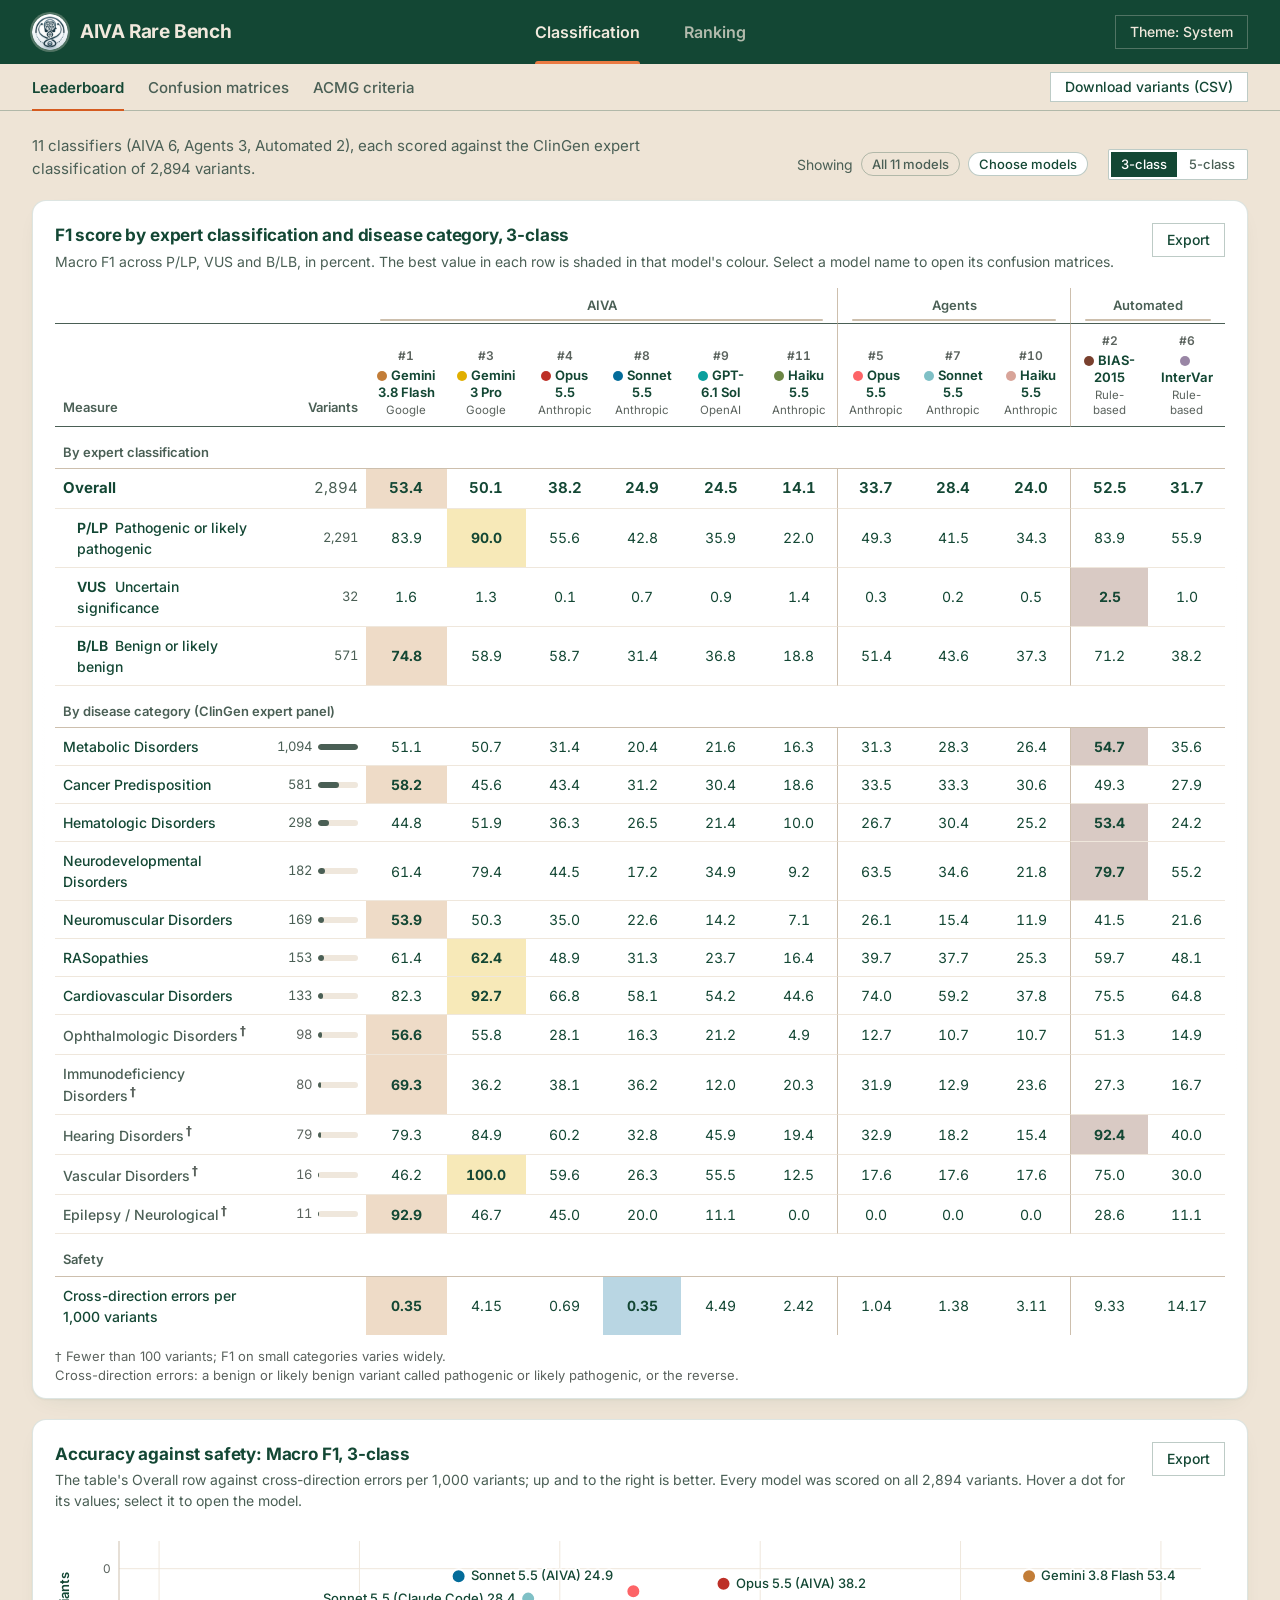
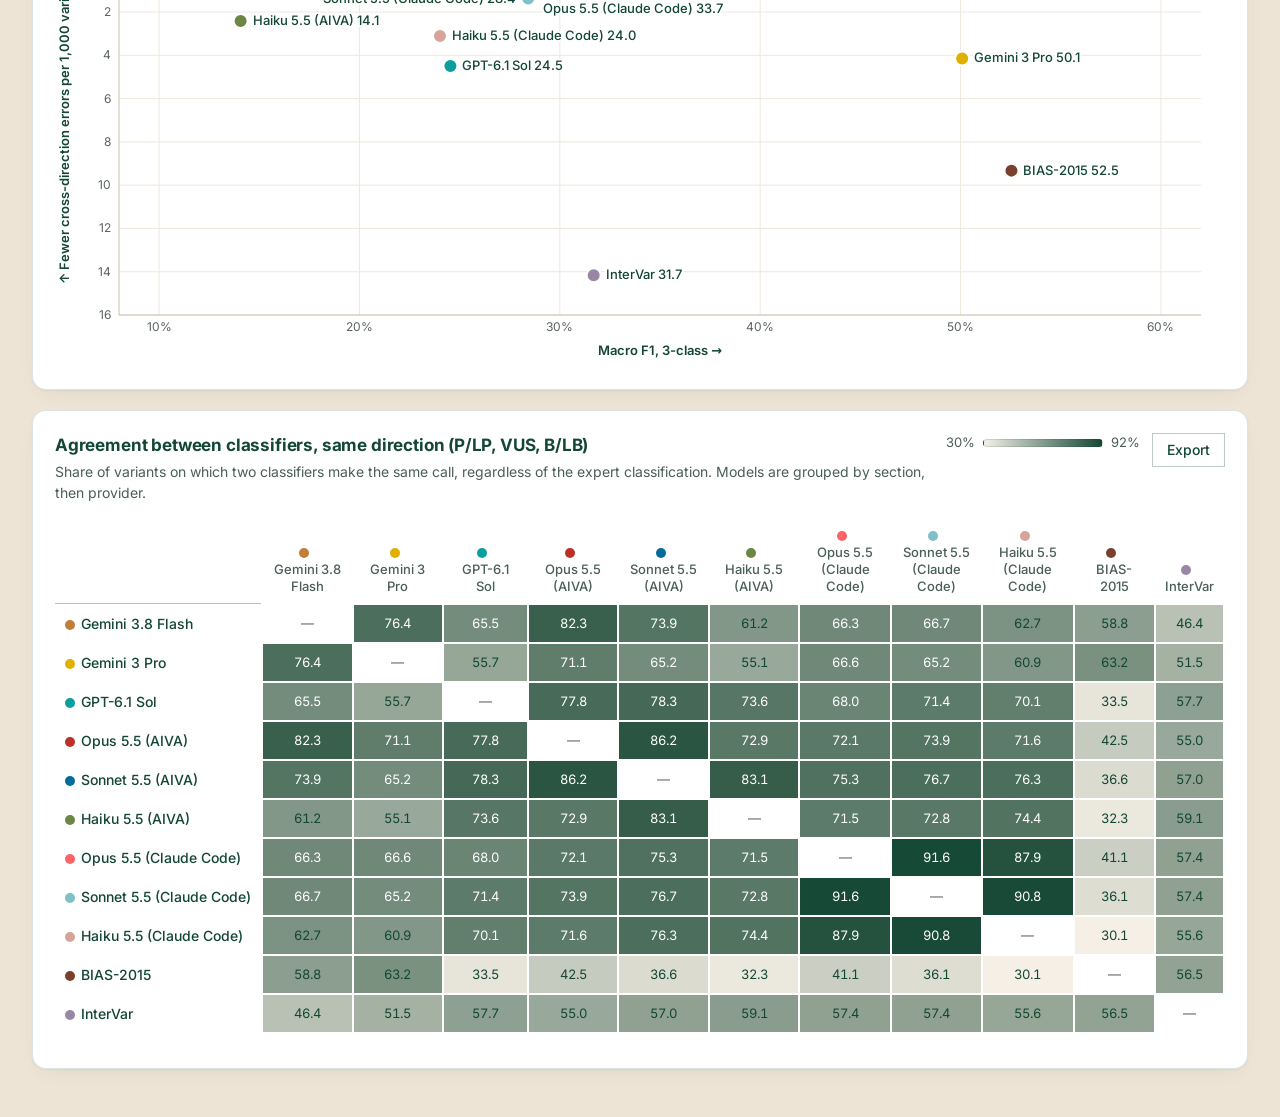
==== dashboard/index.html @ 2c973f24 "Initial commit: AIVA Rare Bench Benchmarks for AI variant interpretation in rare disease.  - Variant" ====
<!DOCTYPE html>
<html lang="en">
<head>
<meta charset="UTF-8">
<meta name="viewport" content="width=device-width, initial-scale=1">
<title>AIVA Rare Bench</title>
<link rel="icon" type="image/png" href="[data-uri]">
<style id="fontFaces">@font-face{font-family:'Inter';font-style:normal;font-weight:400 700;font-display:swap;src:url([data-uri]) format('woff2');unicode-range:U+0000-00FF, U+0131, U+0152-0153, U+02BB-02BC, U+02C6, U+02DA, U+02DC, U+0304, U+0308, U+0329, U+2000-206F, U+20AC, U+2122, U+2191, U+2193, U+2212, U+2215, U+FEFF, U+FFFD}
@font-face{font-family:'Source Code Pro';font-style:normal;font-weight:400 700;font-display:swap;src:url([data-uri]) format('woff2');unicode-range:U+0000-00FF, U+0131, U+0152-0153, U+02BB-02BC, U+02C6, U+02DA, U+02DC, U+0304, U+0308, U+0329, U+2000-206F, U+20AC, U+2122, U+2191, U+2193, U+2212, U+2215, U+FEFF, U+FFFD}</style>
<style>
:root {
  color-scheme: light;
  --font: Inter, system-ui, -apple-system, "Segoe UI", Roboto, sans-serif;
  --font-mono: "Source Code Pro", ui-monospace, "SF Mono", Menlo, Consolas, monospace;
  --page: #eee4d6;
  --surface: #ffffff;
  --surface-2: #f7f1e8;
  --text: #134734;
  --text-2: #4a5f55;
  --muted: #5b635e;
  --best-mix: 28%;
  --grid: #efe7dc;
  --axis: #cdbfad;
  --border: rgba(19, 71, 52, 0.14);
  --border-strong: rgba(19, 71, 52, 0.28);
  --s1: #134734;
  --s2: #d55b1f;
  --seq-lo: #f5efe6;
  --seq-hi: #134734;
  --seq-ink: #ffffff;
  --good: #1d7a4c;
  --critical: #c0362c;
  --accent: #d55b1f;
  --accent-ink: #ffffff;
  --focus: #d55b1f;
  --shadow: 0 1px 2px rgba(19, 71, 52, 0.05), 0 8px 24px -12px rgba(19, 71, 52, 0.12);
}
@media (prefers-color-scheme: dark) {
  :root:not([data-theme="light"]) {
    color-scheme: dark;
    --page: #0a2219;
    --surface: #0f2c21;
    --surface-2: #163a2c;
    --text: #f1e9dd;
    --text-2: #c6bdae;
    --muted: #93a197;
  --best-mix: 40%;
    --grid: #1c3d30;
    --axis: #2e5243;
    --border: rgba(241, 233, 221, 0.10);
    --border-strong: rgba(241, 233, 221, 0.20);
    --s1: #8fcfaa;
    --s2: #ea7a42;
    --seq-lo: #12311f;
    --seq-hi: #8fcfaa;
    --seq-ink: #0a2219;
    --good: #55c58e;
    --critical: #f07d6d;
    --accent: #ea7a42;
    --accent-ink: #0a2219;
    --focus: #ea7a42;
    --shadow: none;
  }
}
:root[data-theme="dark"] {
  color-scheme: dark;
  --page: #0a2219;
  --surface: #0f2c21;
  --surface-2: #163a2c;
  --text: #f1e9dd;
  --text-2: #c6bdae;
  --muted: #93a197;
  --best-mix: 40%;
  --grid: #1c3d30;
  --axis: #2e5243;
  --border: rgba(241, 233, 221, 0.10);
  --border-strong: rgba(241, 233, 221, 0.20);
  --s1: #8fcfaa;
  --s2: #ea7a42;
  --seq-lo: #12311f;
  --seq-hi: #8fcfaa;
  --seq-ink: #0a2219;
  --good: #55c58e;
  --critical: #f07d6d;
  --accent: #ea7a42;
  --accent-ink: #0a2219;
  --focus: #ea7a42;
  --shadow: none;
}

* { box-sizing: border-box; }
html { -webkit-text-size-adjust: 100%; }
body {
  margin: 0;
  background: var(--page);
  color: var(--text);
  font: 15px/1.5 var(--font);
  font-feature-settings: "cv11", "ss01";
  -webkit-font-smoothing: antialiased;
}
.mono { font-family: var(--font-mono); font-size: 13px; }
.num { font-variant-numeric: tabular-nums; }
button, input, select { font: inherit; color: inherit; }
:focus-visible { outline: 2px solid var(--focus); outline-offset: 2px; border-radius: 4px; }
[hidden] { display: none !important; }
.sr-only { position: absolute; width: 1px; height: 1px; padding: 0; margin: -1px; overflow: hidden; clip: rect(0, 0, 0, 0); white-space: nowrap; border: 0; }

.wrap { max-width: 1680px; margin: 0 auto; padding: 0 16px; }
@media (min-width: 768px) { .wrap { padding: 0 32px; } }

/* Header: the green bar holds the benchmark tabs (centred) and system buttons */
.app-header {
  --bar: #134734; --bar-ink: #f1e9dd; --bar-ink-2: rgba(241, 233, 221, 0.72);
  --bar-line: rgba(241, 233, 221, 0.28); --bar-accent: #ea7a42;
  background: var(--bar); color: var(--bar-ink);
}
.app-header :focus-visible { outline-color: var(--bar-ink); }
.bar { display: grid; grid-template-columns: minmax(0, 1fr) auto minmax(0, 1fr); align-items: stretch; column-gap: 24px; min-height: 64px; }
.brand { display: flex; align-items: center; gap: 12px; min-width: 0; justify-self: start; }
.brand-logo { display: block; flex-shrink: 0; border-radius: 50%; box-shadow: 0 0 0 2px var(--bar-line); }
.brand-logo img { display: block; width: 36px; height: 36px; border-radius: 50%; }
.brand h1 { margin: 0; font-size: 19px; font-weight: 700; letter-spacing: -0.02em; white-space: nowrap; }
.sections { display: flex; align-items: stretch; gap: 16px; justify-self: center; }
.section-tab {
  appearance: none; background: none; border: 0; position: relative; cursor: pointer;
  padding: 0 14px; min-height: 48px; font-size: 16px; font-weight: 600; color: var(--bar-ink-2); white-space: nowrap;
}
.section-tab::after { content: ""; position: absolute; left: 14px; right: 14px; bottom: 0; height: 3px; border-radius: 3px 3px 0 0; }
.section-tab:hover { color: var(--bar-ink); }
.section-tab[aria-selected="true"] { color: var(--bar-ink); }
.section-tab[aria-selected="true"]::after { background: var(--bar-accent); }
.actions { display: flex; align-items: center; gap: 8px; justify-self: end; }
.app-header .btn { background: transparent; color: var(--bar-ink); border-color: var(--bar-line); }
.app-header .btn:hover { background: rgba(241, 233, 221, 0.08); }
@media (max-width: 640px) {
  .bar { grid-template-columns: minmax(0, 1fr) auto; row-gap: 6px; padding-top: 10px; }
  .sections { grid-column: 1 / -1; grid-row: 2; justify-self: stretch; gap: 0; }
  .section-tab { flex: 1; }
  .actions { gap: 6px; }
  .actions .btn { padding: 4px 8px; font-size: 13px; }
  .tabs { gap: 14px; }
}
.btn {
  appearance: none; border: 1px solid var(--border-strong); background: var(--surface);
  border-radius: 0; padding: 6px 14px; font-size: 14px; font-weight: 500; cursor: pointer;
  line-height: 20px; white-space: nowrap;
}
.btn:hover { background: var(--surface-2); }
.btn-primary { background: var(--accent); color: var(--accent-ink); border-color: var(--accent); font-weight: 600; }
.btn-primary:hover { background: color-mix(in srgb, var(--accent) 88%, #000); border-color: color-mix(in srgb, var(--accent) 88%, #000); }

.viewrow { display: flex; flex-wrap: wrap; align-items: center; justify-content: space-between; column-gap: 24px; border-bottom: 1px solid var(--border-strong); }
.viewrow .tabs { align-self: flex-end; }
.bench-actions { display: flex; flex-wrap: wrap; align-items: center; gap: 8px; padding: 8px 0; margin-left: auto; }
.bench-actions .btn { padding-top: 4px; padding-bottom: 4px; }
.tabs { display: flex; gap: 24px; overflow-x: auto; scrollbar-width: none; margin-bottom: -1px; }
.tabs::-webkit-scrollbar { display: none; }
.tab {
  appearance: none; background: none; border: 0; border-bottom: 2px solid transparent;
  padding: 12px 0 10px; font-size: 15px; font-weight: 500; color: var(--text-2);
  cursor: pointer; white-space: nowrap;
}
.tab:hover { color: var(--text); }
.tab[aria-selected="true"] { color: var(--text); font-weight: 600; border-bottom-color: var(--accent); }
.tab-bar { background: var(--page); position: sticky; top: 0; z-index: 20; }

main.wrap { padding-top: 24px; padding-bottom: 48px; }
.view { display: grid; gap: 20px; }
.view-head h2 { margin: 0; font-size: 26px; font-weight: 700; letter-spacing: -0.02em; }
.view-head p { margin: 4px 0 0; color: var(--text-2); max-width: 120ch; }
.view-head .sr-only + p, .lb-hero .sr-only + p { margin-top: 0; }

/* Cards */
.card { background: var(--surface); border: 1px solid var(--border); border-radius: 14px; padding: 22px; box-shadow: var(--shadow); min-width: 0; }
.card-head { display: flex; flex-wrap: wrap; gap: 12px; align-items: flex-start; justify-content: space-between; margin-bottom: 16px; }
.card-head h3 { margin: 0; font-size: 17px; font-weight: 700; letter-spacing: -0.01em; }
.card-head p { margin: 2px 0 0; color: var(--text-2); font-size: 14px; max-width: 120ch; }
.card-head > div:first-child { flex: 1 1 320px; min-width: 0; }
.controls { display: flex; flex-wrap: wrap; gap: 8px; align-items: center; }
.grid-2 { display: grid; gap: 20px; grid-template-columns: minmax(0, 1fr); }
@media (min-width: 1024px) { .grid-2 { grid-template-columns: repeat(2, minmax(0, 1fr)); } }
.note { color: var(--muted); font-size: 13px; margin: 12px 0 0; }

/* Form controls */
.seg { flex-wrap: wrap; max-width: 100%; display: inline-flex; border: 1px solid var(--border-strong); border-radius: 2px; padding: 2px; gap: 2px; background: var(--surface); }
.seg button { appearance: none; border: 0; background: none; padding: 3px 10px; border-radius: 0; font-size: 13px; font-weight: 500; color: var(--text-2); cursor: pointer; white-space: nowrap; }
.seg button:hover { color: var(--text); }
.seg button[aria-pressed="true"] { background: var(--text); color: var(--surface); }
.field { display: grid; gap: 4px; font-size: 13px; color: var(--text-2); }
select, input[type="search"], input[type="text"] {
  border: 1px solid var(--border-strong); background: var(--surface); border-radius: 2px;
  padding: 5px 8px; font-size: 14px; min-height: 32px; max-width: 100%;
}
input[type="search"] { width: 260px; }
.swatch { display: inline-block; width: 10px; height: 10px; border-radius: 50%; vertical-align: -1px; margin-right: 6px; }
.legend { display: flex; flex-wrap: wrap; gap: 14px; font-size: 13px; color: var(--text-2); }

/* Tables */
.table-wrap {
  overflow-x: auto; margin: 0 -20px; padding: 0 20px;
  background:
    linear-gradient(90deg, var(--surface) 30%, transparent) left / 24px 100% no-repeat local,
    linear-gradient(270deg, var(--surface) 30%, transparent) right / 24px 100% no-repeat local,
    radial-gradient(farthest-side at 0 50%, rgba(19, 71, 52, 0.16), transparent) left / 10px 100% no-repeat scroll,
    radial-gradient(farthest-side at 100% 50%, rgba(19, 71, 52, 0.16), transparent) right / 10px 100% no-repeat scroll;
}
table { border-collapse: collapse; width: 100%; font-size: 14px; }
th { text-align: left; font-weight: 500; color: var(--text-2); font-size: 13px; padding: 8px 10px; border-bottom: 1px solid var(--axis); white-space: nowrap; vertical-align: bottom; }
td { padding: 9px 10px; border-bottom: 1px solid var(--grid); vertical-align: middle; }
tbody tr:last-child td { border-bottom: 0; }
th.r, td.r { text-align: right; }
th.c, td.c { text-align: center; }
td.num, th.num { font-variant-numeric: tabular-nums; }
tbody tr.row-link { cursor: pointer; }
tbody tr.row-link:hover td { background: var(--surface-2); }
.th-sort { appearance: none; background: none; border: 0; padding: 0; color: inherit; font: inherit; cursor: pointer; text-align: inherit; display: inline-flex; flex-direction: column; align-items: inherit; }
.th-sort:hover { color: var(--text); }
th[aria-sort] .th-sort { color: var(--text); }
.th-sub { font-size: 12px; color: var(--muted); font-weight: 400; }
.sort-ind { font-size: 11px; margin-left: 2px; }
.model-cell { display: flex; flex-direction: column; min-width: 180px; }
.model-name { font-weight: 600; }
.model-meta { font-size: 13px; color: var(--text-2); }
.rank { color: var(--muted); width: 28px; font-variant-numeric: tabular-nums; }
.pill { display: inline-block; font-size: 12px; font-weight: 500; padding: 0 6px; border-radius: 4px; border: 1px solid var(--border-strong); color: var(--text-2); margin-left: 6px; line-height: 18px; white-space: nowrap; }
.inline-bar { display: inline-flex; align-items: center; gap: 8px; justify-content: flex-end; }
.inline-bar .track { width: 72px; height: 6px; border-radius: 3px; background: var(--grid); overflow: hidden; }
.inline-bar .fill { display: block; height: 100%; background: var(--s1); border-radius: 0 3px 3px 0; }
.pos { color: var(--good); }
.neg { color: var(--critical); }

/* Heatmap tables */
table.heat td.h { text-align: center; font-variant-numeric: tabular-nums; border: 2px solid var(--surface); border-radius: 4px; padding: 7px 6px; min-width: 56px; font-size: 13px; }
table.heat th.colh { text-align: center; white-space: normal; min-width: 64px; max-width: 96px; line-height: 1.3; }
table.heat td.rowh { white-space: nowrap; font-weight: 500; border-bottom: 0; }
table.heat td { border-bottom: 0; }
table.heat tr.group td { font-size: 13px; font-weight: 600; color: var(--text-2); padding-top: 14px; }
.scale { display: flex; align-items: center; gap: 8px; font-size: 13px; color: var(--text-2); }
.scale .ramp { width: 120px; height: 8px; border-radius: 4px; background: linear-gradient(90deg, var(--seq-lo), var(--seq-hi)); border: 1px solid var(--border); }

/* Confusion matrix */
/* Square cells (size set per table by confusionTable); each matrix is as wide as its cells */
table.cm { width: auto; }
table.cm th.colh, table.cm td.h { width: var(--cm-cell); min-width: var(--cm-cell); max-width: var(--cm-cell); }
table.cm td.h { position: relative; height: var(--cm-cell); padding: 0; }
table.cm thead th { border-bottom: 0; }
table.cm th.cm-axt { text-align: center; font-size: 13px; font-weight: 600; color: var(--text-2); padding: 0 0 2px; border-bottom: 0; }
table.cm td.cm-ylab { width: 20px; padding: 0 2px 0 0; vertical-align: middle; }
table.cm td.cm-ylab svg { display: block; overflow: visible; }
.cm-ylab text { fill: var(--text-2); font-size: 13px; font-weight: 600; }
table.cm td.diag { font-weight: 650; }
table.cm td.xdir { background: color-mix(in srgb, var(--critical) 16%, var(--surface)); color: var(--critical); font-weight: 650; }
.cm-title { font-size: 14px; font-weight: 600; margin: 0 0 10px; display: flex; align-items: center; }

.empty { color: var(--muted); padding: 24px 0; text-align: center; }
/* Tooltip */
#tip {
  position: fixed; z-index: 100; pointer-events: none; max-width: 300px;
  background: var(--text); color: var(--surface); font-size: 13px; line-height: 1.45;
  padding: 7px 9px; border-radius: 6px; white-space: pre-line; font-variant-numeric: tabular-nums;
}

/* Dialog */
.btn:disabled { opacity: 0.5; cursor: default; }
.toast { position: fixed; bottom: 20px; left: 50%; transform: translateX(-50%); background: var(--text); color: var(--surface); padding: 9px 14px; border-radius: 8px; font-size: 14px; z-index: 110; max-width: calc(100vw - 32px); }

footer { color: var(--muted); font-size: 13px; padding-top: 24px; }
footer:empty { display: none; }
.card-head > .legend { order: 10; flex-basis: 100%; }
.card-head > .fig-export { margin-left: auto; }
.card-head > .controls + .fig-export, .card-head > .seg + .fig-export, .card-head > .field + .fig-export { margin-left: 0; }
@media (max-width: 767px) { .tab-bar { position: static; } }

/* Leaderboard landing */

/* Ranking section hides the classification chrome */
body[data-section="ranking"] .tab-bar, body[data-section="ranking"] .cls-only, body[data-section="ranking"] footer { display: none; }
.rank-empty { padding: 48px 24px; text-align: center; }
.rank-empty h3 { margin: 0; font-size: 19px; font-weight: 700; }
.rank-empty p { margin: 6px auto 0; color: var(--text-2); max-width: 52ch; }
.lb-hero { display: flex; flex-wrap: wrap; align-items: flex-end; justify-content: space-between; gap: 12px 24px; }
.lb-hero h2 { margin: 0; font-size: 34px; font-weight: 700; letter-spacing: -0.025em; line-height: 1.15; }
.lb-hero p { margin: 4px 0 0; color: var(--text-2); max-width: 70ch; }
.lb-card { padding-bottom: 12px; }
table.lb td { padding-top: 13px; padding-bottom: 13px; }
.lb-rank { display: inline-block; min-width: 24px; font-size: 19px; font-weight: 600; font-variant-numeric: tabular-nums; color: var(--muted); }
.lb-rank.top { color: var(--text); }
table.lb .model-name { font-size: 15px; }
table.lb th { vertical-align: bottom; }
table.lb th .th-sort, table.lb th.r > span { display: inline-flex; flex-direction: column; }
table.lb th.r > span + .th-sub { display: block; }
table.lb th.lb-active-h { color: var(--text); width: 30%; }
table.lb td:nth-child(2) { min-width: 240px; }
table.lb .model-meta { white-space: nowrap; }
.lb-bar { display: flex; align-items: center; gap: 10px; min-width: 200px; }
.lb-track { flex: 1; height: 10px; border-radius: 5px; background: var(--grid); overflow: hidden; }
.lb-fill { display: block; height: 100%; border-radius: 5px; }
.lb-val { min-width: 44px; text-align: right; font-size: 16px; font-weight: 600; font-variant-numeric: tabular-nums; }
table.lb td.lb-active { padding-left: 16px; }
table.lb td.lb-best { font-weight: 700; }
table.lb tr.row-link:focus-visible td { background: var(--surface-2); }
table.lb tr.row-link:hover td:nth-child(2) .model-name { text-decoration: underline; text-underline-offset: 3px; }
tr.lb-divider td { text-transform: none; letter-spacing: 0; font-size: 13px; font-weight: 500; }
@media (max-width: 640px) {
  table.cards.lb td.rank { display: flex; justify-content: flex-start; padding-bottom: 0; }
  table.cards.lb td.rank::before { content: "Rank"; margin-right: 8px; align-self: center; }
  table.cards.lb td:nth-child(2) { justify-content: flex-start; text-align: left; padding-bottom: 6px; }
  table.cards.lb td:nth-child(2)::before { content: none; }
  table.cards.lb td:nth-child(2) .model-cell { text-align: left; }
  table.cards.lb td::before { font-weight: 400; }
  table.cards.lb .model-meta { white-space: normal; }
  table.lb .lb-bar { min-width: 0; width: 60%; }
}

/* Model pickers */
@media (max-width: 767px) {
  .viewrow { display: block; border-bottom: 0; }
  .tabs { border-bottom: 1px solid var(--border-strong); margin-bottom: 0; }
  .tab { margin-bottom: -1px; }
  .bench-actions { padding: 10px 0 0; }
  .bench-actions .btn { flex: 1 1 auto; }
}
.sel-lbl { font-size: 14px; color: var(--text-2); }
.chips { display: flex; flex-wrap: wrap; gap: 4px; }
.mchip { appearance: none; border: 1px solid var(--border); background: none; border-radius: 999px; padding: 2px 10px 2px 8px; font-size: 13px; color: var(--muted); cursor: pointer; white-space: nowrap; display: inline-flex; align-items: center; }
.mchip .swatch { opacity: 0.35; }
.mchip:hover { color: var(--text); border-color: var(--border-strong); }
.mchip[aria-pressed="true"] { color: var(--text); border-color: var(--border-strong); background: var(--surface-2); font-weight: 500; }
.mchip[aria-pressed="true"] .swatch { opacity: 1; }

.mchip .x { margin-left: 6px; color: var(--muted); font-size: 14px; line-height: 1; }
.mchip:hover .x { color: var(--critical); }
.picker { position: relative; }
.picker-btn { padding: 2px 10px; font-size: 13px; line-height: 18px; border-radius: 999px; }
.picker-pop { position: absolute; z-index: 40; top: calc(100% + 6px); left: 0; width: min(360px, calc(100vw - 32px)); background: var(--surface); border: 1px solid var(--border-strong); border-radius: 14px; box-shadow: 0 12px 32px rgba(0, 0, 0, 0.16); padding: 10px; }
@media (max-width: 640px) { .picker-pop { position: fixed; left: 16px; right: 16px; top: auto; width: auto; } }
.picker-pop input[type="search"] { width: 100%; }
.picker-list { max-height: 340px; overflow-y: auto; margin-top: 8px; }
.pk-group + .pk-group { margin-top: 8px; padding-top: 8px; border-top: 1px solid var(--grid); }
.pk-head { display: flex; justify-content: space-between; align-items: center; font-size: 13px; font-weight: 600; color: var(--text-2); padding: 2px 4px 4px; }
.pk-all { appearance: none; border: 0; background: none; color: var(--focus); font-size: 13px; cursor: pointer; text-transform: none; letter-spacing: 0; font-weight: 500; }
.pk-item { display: grid; grid-template-columns: auto auto minmax(0, 1fr); align-items: center; column-gap: 6px; padding: 5px 4px; border-radius: 6px; font-size: 14px; cursor: pointer; }
.pk-item:hover { background: var(--surface-2); }
.pk-item small { grid-column: 3; font-size: 12px; color: var(--muted); }
.pk-item .swatch { margin: 0; }
.pk-item.off { opacity: 0.45; cursor: default; }
.picker-note { margin: 8px 4px 0; font-size: 12px; color: var(--muted); }

.lb-tools { display: flex; flex-wrap: wrap; align-items: center; justify-content: flex-end; gap: 10px 20px; margin-left: auto; }
.lb-pick { display: flex; flex-wrap: wrap; align-items: center; justify-content: flex-end; gap: 6px 8px; }
.lb-tools .picker-pop { left: auto; right: 0; }
@media (max-width: 767px) { .lb-tools, .lb-pick { justify-content: flex-start; margin-left: 0; } .lb-tools .picker-pop { left: 0; right: auto; } }
.lb-all-pill { margin: 0; padding: 2px 10px; border-radius: 999px; font-size: 13px; line-height: 18px; }

/* Leaderboard table: measures as rows, models as columns */
table.lbt { font-size: 14px; border-collapse: separate; border-spacing: 0; }
table.lbt th, table.lbt td { padding: 8px 8px; border-bottom: 1px solid var(--grid); }
table.lbt thead th { vertical-align: bottom; border-bottom: 1.5px solid var(--text-2); }
table.lbt .lbt-first { position: sticky; left: 0; z-index: 2; background: var(--surface); text-align: left; min-width: 200px; }
table.lbt thead .lbt-first { font-size: 13px; font-weight: 600; color: var(--text-2); }
tr.lbt-groups th { border-bottom: 0; padding-bottom: 2px; }
th.lbt-group { text-align: center; font-size: 13px; font-weight: 600; color: var(--text-2); }
th.lbt-group > * { display: block; }
table.lbt .lbt-gs { border-left: 1px solid var(--axis); }
th.lbt-group::after { content: ""; display: block; height: 2px; margin: 4px 6px 0; background: var(--axis); border-radius: 1px; }
th.lbt-nh { text-align: right; font-size: 13px; font-weight: 600; color: var(--text-2); min-width: 84px; }
table.lbt th.lbt-model { text-align: center; min-width: 76px; max-width: 120px; white-space: normal; }
.lbt-name { appearance: none; border: 0; background: none; padding: 0; font: inherit; color: var(--text); cursor: pointer; display: flex; flex-direction: column; align-items: center; gap: 2px; width: 100%; }
.lbt-name:hover .lbt-label { text-decoration: underline; text-underline-offset: 3px; }
.lbt-rank { font-size: 12px; font-weight: 600; color: var(--muted); font-variant-numeric: tabular-nums; }
.lbt-label { font-size: 13px; font-weight: 650; line-height: 1.3; text-align: center; white-space: normal; overflow-wrap: anywhere; }
.lbt-label .swatch { margin-right: 4px; }
.lbt-meta { font-size: 11.5px; font-weight: 400; color: var(--muted); line-height: 1.3; }
td.lbt-v { text-align: center; font-variant-numeric: tabular-nums; }
td.lbt-v.best { font-weight: 700; }
td.lbt-v.partial { font-style: italic; color: var(--text-2); }
td.lbt-v.na { color: var(--muted); }
td.lbt-n { text-align: right; white-space: nowrap; font-variant-numeric: tabular-nums; color: var(--text-2); font-size: 13px; }
td.lbt-n.small { color: var(--muted); }
.lbt-nv { display: inline-block; min-width: 40px; }
.lbt-nbar { display: inline-block; width: 40px; height: 6px; margin-left: 6px; background: var(--grid); border-radius: 3px; vertical-align: 1px; overflow: hidden; }
.lbt-nbar span { display: block; height: 100%; background: var(--text-2); border-radius: 3px; }
.lbt-row { font-weight: 500; }
td.lbt-first.indent { padding-left: 22px; }
.lbt-abbr { display: inline-block; min-width: 38px; font-weight: 650; }
.lbt-dag { color: var(--muted); font-weight: 600; margin-left: 2px; }
tr.lbt-small .lbt-row { color: var(--text-2); }
tr.lbt-overall td { font-size: 15px; }
tr.lbt-overall .lbt-row { font-weight: 700; }
tr.lbt-overall td.lbt-v { font-weight: 650; }
tr.lbt-sec td { font-size: 13px; font-weight: 600; color: var(--text-2); background: var(--surface); padding-top: 16px; padding-bottom: 6px; border-bottom: 1px solid var(--axis); }
@media (max-width: 640px) { table.lbt .lbt-first { min-width: 150px; } .lbt-nbar { display: none; } th.lbt-nh, td.lbt-n { min-width: 56px; } }

/* Leaderboard scatter */
.scatter { display: block; overflow: visible; }
.sc-grid { stroke: var(--grid); stroke-width: 1; }
.sc-axis { stroke: var(--axis); stroke-width: 1; }
.sc-tick { fill: var(--muted); font-size: 12px; }
.sc-axl { fill: var(--text); font-size: 13px; font-weight: 600; }
.sc-lbl { fill: var(--text); font-size: 13px; font-weight: 500; paint-order: stroke; stroke: var(--surface); stroke-width: 4px; stroke-linejoin: round; }
.sc-key { margin-bottom: 10px; }
.sc-pt { cursor: pointer; transition: opacity 0.12s; }
.scatter.hl .sc-pt { opacity: 0.25; }
.scatter.hl .sc-pt.on { opacity: 1; }
.scatter.hl .sc-pt.on circle { stroke-width: 3; }

/* Grouped vertical bars */
.vb { display: grid; grid-template-columns: 40px minmax(0, 1fr); column-gap: 8px; }
.vb-y { position: relative; height: 280px; font-size: 12px; color: var(--muted); font-variant-numeric: tabular-nums; }
.vb-y span { position: absolute; right: 0; transform: translateY(50%); }
.vb-plot { position: relative; height: 280px; display: flex; gap: 12px; padding: 0 6px; border-bottom: 1px solid var(--axis); }
.vb-plot .gl { position: absolute; left: 0; right: 0; height: 1px; background: var(--grid); }
.vb-group { position: relative; flex: 1; display: flex; align-items: flex-end; justify-content: center; gap: 2px; min-width: 0; }
.vb-bar { position: relative; flex: 1; max-width: 34px; min-height: 1px; border-radius: 3px 3px 0 0; }
.vb-bar.vb-empty { height: 100%; background: repeating-linear-gradient(0deg, transparent 0 6px, var(--grid) 6px 7px); border-radius: 0; opacity: 0.6; }
.vb-val { position: absolute; bottom: 100%; left: 50%; transform: translateX(-50%); padding-bottom: 3px; font-size: 11px; color: var(--text-2); white-space: nowrap; font-variant-numeric: tabular-nums; }
.vb-x { display: flex; gap: 12px; padding: 0 6px; }
.vb-xl { flex: 1; min-width: 0; text-align: center; padding-top: 8px; font-size: 13px; font-weight: 500; line-height: 1.3; }
.vb-xl small { display: block; font-size: 12px; font-weight: 400; color: var(--muted); }

/* Wide tables: first column stays put while scrolling sideways */
#agreeHeat th:first-child, #agreeHeat td:first-child { position: sticky; left: 0; z-index: 1; background: var(--surface); }

/* Phones: wide tables become one card per row */
@media (max-width: 640px) {
  table.cards thead { display: none; }
  table.cards, table.cards tbody, table.cards tr, table.cards td { display: block; width: 100%; }
  table.cards tr { border: 1px solid var(--border); border-radius: 8px; padding: 8px 12px; margin-bottom: 10px; }
  table.cards tr.grp-row { border: 0; padding: 0; }
  table.cards td { border: 0; padding: 4px 0; display: flex; justify-content: space-between; align-items: flex-start; gap: 12px; text-align: right; position: static !important; background: none !important; }
  table.cards td::before { content: attr(data-label); color: var(--text-2); font-size: 13px; text-align: left; flex-shrink: 0; }
  table.cards td:not([data-label])::before { content: none; }
  table.cards td.rank { display: none; }
  table.cards .model-cell, table.cards .disease { min-width: 0; max-width: none; text-align: right; }
  table.cards .inline-bar .track { display: none; }
  .table-wrap:has(table.cards) { margin: 0; padding: 0; }
}

table.heat.compact td.h { min-width: 26px; height: 26px; padding: 0; }
table.heat.compact th.colh { min-width: 26px; max-width: 56px; font-size: 11px; }

/* ACMG criteria: pathogenic panel above the benign panel */
.crit-panel + .crit-panel { margin-top: 28px; padding-top: 20px; border-top: 1px solid var(--grid); }
.crit-h { margin: 0 0 24px; font-size: 14px; font-weight: 600; color: var(--text-2); }

/* Confusion grid and tables */
.cm-grid { display: grid; gap: 40px 48px; grid-template-columns: repeat(auto-fill, minmax(min(100%, 340px), 1fr)); }
tr.row-link.focus td { background: var(--surface-2); }
tr.row-link.focus td:first-child { box-shadow: inset 3px 0 0 var(--mc); }
.grp-toggle { appearance: none; border: 0; background: none; padding: 0; font: inherit; color: inherit; text-transform: inherit; letter-spacing: inherit; cursor: pointer; }
.grp-n { font-weight: 400; color: var(--muted); text-transform: none; letter-spacing: 0; margin-left: 4px; }
.pill-strong { color: var(--text); border-color: var(--text-2); }
.model-name .swatch, .lbl .swatch, .rowh .swatch, .cm-title .swatch { margin-right: 6px; }
th.selcol { color: var(--text); }

/* Exports render on pure white */
:root.exporting-root { --surface: #ffffff; }

/* Figure export */
.fig-export { position: relative; }
.fig-export summary { list-style: none; }
.fig-export summary::-webkit-details-marker { display: none; }
.fig-export .menu {
  position: absolute; right: 0; top: calc(100% + 4px); z-index: 30; min-width: 168px;
  background: var(--surface); border: 1px solid var(--border-strong); border-radius: 8px;
  padding: 4px; display: grid; box-shadow: 0 8px 24px rgba(0, 0, 0, 0.12);
}
.fig-export .menu button { appearance: none; border: 0; background: none; text-align: left; padding: 6px 10px; border-radius: 4px; font-size: 14px; cursor: pointer; }
.fig-export .menu button:hover { background: var(--surface-2); }
.fig-export .menu .menu-note { font-size: 12px; color: var(--muted); padding: 4px 10px 2px; }
.card.exporting .table-wrap { overflow: visible; }

</style>
</head>
<body>

<header class="app-header">
  <div class="wrap bar">
    <div class="brand">
      <a class="brand-logo" href="https://mamidi.ai/" target="_blank" rel="noopener"><img src="[data-uri]" alt="Mamidi Health" width="36" height="36"></a>
      <h1>AIVA Rare Bench</h1>
    </div>
    <nav class="sections" role="tablist" aria-label="Benchmarks">
      <button class="section-tab" role="tab" type="button" data-section="classification">Classification</button>
      <button class="section-tab" role="tab" type="button" data-section="ranking">Ranking</button>
    </nav>
    <div class="actions">
      <button class="btn" id="themeBtn" type="button">Theme: System</button>
    </div>
  </div>
</header>

<div class="tab-bar">
  <div class="wrap viewrow">
    <nav class="tabs" role="tablist" aria-label="Classification views">
      <button class="tab" role="tab" data-tab="leaderboard">Leaderboard</button>
      <button class="tab" role="tab" data-tab="confusion">Confusion matrices</button>
      <button class="tab" role="tab" data-tab="criteria">ACMG criteria</button>
    </nav>
    <div class="bench-actions">
      <button class="btn cls-only" id="csvBtn" type="button" title="Every benchmark variant with the expert classification and each model's call">Download variants (CSV)</button>
    </div>
  </div>
</div>

<main class="wrap">

  <!-- LEADERBOARD -->
  <section class="view" id="view-leaderboard" role="tabpanel">
    <div class="lb-hero">
      <div>
        <h2 class="sr-only">Leaderboard</h2>
        <p id="lbLead"></p>
      </div>
      <div class="lb-tools">
        <div class="lb-pick">
          <span class="sel-lbl">Showing</span>
          <div class="chips" id="lbChips" role="group" aria-label="Models shown"></div>
          <div class="picker">
            <button type="button" class="btn picker-btn" id="lbPickBtn" aria-haspopup="true" aria-expanded="false">Choose models</button>
            <div class="picker-pop" id="lbPickPop" hidden>
              <input type="search" id="lbPickQ" placeholder="Search models" aria-label="Search models">
              <div class="picker-list" id="lbPickList"></div>
              <p class="picker-note">The leaderboard, scatter and agreement heatmap show only the selected models.</p>
            </div>
          </div>
          <button type="button" class="btn picker-btn" id="lbAllBtn" hidden>Show all</button>
        </div>
        <div class="seg" id="lbScaleSeg" role="group" aria-label="Classification scale for every leaderboard figure">
          <button data-v="3" type="button">3-class</button><button data-v="5" type="button">5-class</button>
        </div>
      </div>
    </div>
    <div class="card lb-card" data-static>
      <div class="card-head">
        <div>
          <h3 id="lbTitle"></h3>
          <p id="lbSub"></p>
        </div>
      </div>
      <div class="table-wrap"><table id="lbTable" class="lbt"></table></div>
      <p class="note" id="lbNote"></p>
    </div>
    <div class="card" id="lbScatterCard" data-static>
      <div class="card-head">
        <div>
          <h3 id="scTitle"></h3>
          <p id="scSub"></p>
        </div>
      </div>
      <div id="lbScatter"></div>
    </div>
    <div class="card" id="agreeCard" data-static>
      <div class="card-head">
        <div><h3 id="agreeTitle"></h3><p id="agreeSub"></p></div>
        <div class="controls">
          <div class="scale"><span id="agreeMin"></span><span class="ramp"></span><span id="agreeMax"></span></div>
        </div>
      </div>
      <div class="table-wrap"><table class="heat" id="agreeHeat"></table></div>
      <p class="note" id="agreeNote"></p>
    </div>
  </section>

  <!-- CONFUSION -->
  <section class="view" id="view-confusion" role="tabpanel" hidden>
    <div class="lb-hero">
      <div>
        <h2 class="sr-only">Confusion matrices</h2>
        <p id="cmLead"></p>
      </div>
      <div class="lb-tools">
        <div class="lb-pick">
          <span class="sel-lbl">Showing</span>
          <div class="chips" id="cmChips" role="group" aria-label="Models shown"></div>
          <div class="picker">
            <button type="button" class="btn picker-btn" id="cmPickBtn" aria-haspopup="true" aria-expanded="false">Choose models</button>
            <div class="picker-pop" id="cmPickPop" hidden>
              <input type="search" id="cmPickQ" placeholder="Search models" aria-label="Search models">
              <div class="picker-list" id="cmPickList"></div>
              <p class="picker-note">Confusion matrices are drawn for the selected models only.</p>
            </div>
          </div>
          <button type="button" class="btn picker-btn" id="cmAllBtn" hidden>Show all</button>
        </div>
      </div>
    </div>
    <div class="card" data-static>
      <div class="card-head">
        <div><h3>Confusion matrices</h3><p id="cmSub"></p></div>
        <div class="controls">
          <div class="seg" id="cmScaleSeg" role="group" aria-label="Class granularity">
            <button data-v="5" type="button">5-class</button><button data-v="3" type="button">3-class</button>
          </div>
          <div class="seg" id="cmModeSeg" role="group" aria-label="Cell values">
            <button data-v="count" type="button">Counts</button><button data-v="pct" type="button">Row %</button>
          </div>
        </div>
      </div>
      <div class="cm-grid" id="cmGrid"></div>
    </div>
  </section>

  <!-- CRITERIA -->
  <section class="view" id="view-criteria" role="tabpanel" hidden>
    <div class="lb-hero">
      <div>
        <h2 class="sr-only">ACMG/AMP criteria invoked</h2>
        <p id="critLead"></p>
      </div>
      <div class="lb-tools">
        <div class="lb-pick">
          <span class="sel-lbl">Showing</span>
          <div class="chips" id="critChips" role="group" aria-label="Models shown"></div>
          <div class="picker">
            <button type="button" class="btn picker-btn" id="critPickBtn" aria-haspopup="true" aria-expanded="false">Choose models</button>
            <div class="picker-pop" id="critPickPop" hidden>
              <input type="search" id="critPickQ" placeholder="Search models" aria-label="Search models">
              <div class="picker-list" id="critPickList"></div>
              <p class="picker-note">The criteria charts show the selected models only.</p>
            </div>
          </div>
          <button type="button" class="btn picker-btn" id="critAllBtn" hidden>Show all</button>
        </div>
      </div>
    </div>
    <div class="card" data-static>
      <div class="card-head">
        <div><h3>Criteria cited, pathogenic and benign evidence</h3><p>Share of variants for which each model cited a criterion, with strength modifiers collapsed (PM2_Supporting counts as PM2). Each panel has its own scale.<span class="ui-hint"> Hover a code for its definition.</span></p></div>
        <div class="legend" id="critLegend"></div>
      </div>
      <div class="crit-panel">
        <h4 class="crit-h">Pathogenic evidence</h4>
        <div id="critPath"></div>
      </div>
      <div class="crit-panel">
        <h4 class="crit-h">Benign evidence</h4>
        <div id="critBen"></div>
      </div>
    </div>
  </section>

  <!-- VARIANT RANKING -->
  <section class="view" id="view-ranking" role="tabpanel" hidden>
    <div class="card rank-empty" data-static>
      <h3>No ranking results yet</h3>
      <p>Variant ranking results will appear here once they are added to the repository.</p>
    </div>
  </section>

  <footer id="footer"></footer>
</main>


<div id="tip" hidden></div>
<div class="toast" id="toast" hidden></div>

<script>
window.BENCHMARK_DATA = {"metadata":{"title":"AIVA Rare Bench","subtitle":"Anthropic Claude vs Frontiers & Classical Baselines on ClinGen Curated Variant Classification","evaluation_date":"November 05, 2026","total_variants":2894,"categories":["Cancer Predisposition","Metabolic Disorders","Cardiovascular Disorders","Hematologic Disorders","Immunodeficiency Disorders","Neurodevelopmental Disorders","Neuromuscular Disorders","Ophthalmologic Disorders","Hearing Disorders","RASopathies","Vascular Disorders","Epilepsy / Neurological","Other"],"classification_labels":["Pathogenic","Likely Pathogenic","Uncertain Significance","Likely Benign","Benign"],"direction_labels":["pathogenic","vus","benign"]},"models":[{"key":"aiva_opus_rerun","name":"Opus 5.5","short_name":"Opus 5.5","family":"Anthropic","is_anthropic":true,"type":"AIVA agent","color":"#BD3027","color_dark":"#D04438","description":"AIVA agent","section":"aiva","evaluated_count":2894,"total_cohort":2894,"coverage_pct":100.0,"exact_accuracy":12.27,"directional_accuracy":39.22,"macro_f1_5":17.48,"macro_f1_3":38.17,"critical_error_count":2,"critical_error_rate":0.07,"false_pathogenic_count":0,"false_benign_count":2,"avg_latency_sec":38.5,"per_class_5":{"Pathogenic":{"precision":93.85,"recall":9.18,"f1":16.72,"support":1329,"tp":122,"fp":8,"fn":1207},"Likely Pathogenic":{"precision":14.47,"recall":11.54,"f1":12.84,"support":962,"tp":111,"fp":656,"fn":851},"Uncertain Significance":{"precision":0.06,"recall":3.12,"f1":0.11,"support":32,"tp":1,"fp":1726,"fn":31},"Likely Benign":{"precision":40.66,"recall":21.89,"f1":28.46,"support":338,"tp":74,"fp":108,"fn":264},"Benign":{"precision":53.41,"recall":20.17,"f1":29.28,"support":233,"tp":47,"fp":41,"fn":186}},"per_class_3":{"pathogenic":{"precision":98.89,"recall":38.72,"f1":55.65,"support":2291},"vus":{"precision":0.06,"recall":3.12,"f1":0.11,"support":32},"benign":{"precision":91.48,"recall":43.26,"f1":58.74,"support":571}}},{"key":"aiva_sonnet_rerun","name":"Sonnet 5.5","short_name":"Sonnet 5.5","family":"Anthropic","is_anthropic":true,"type":"AIVA agent","color":"#046C9A","color_dark":"#237CAB","description":"AIVA agent","section":"aiva","evaluated_count":2894,"total_cohort":2894,"coverage_pct":100.0,"exact_accuracy":3.49,"directional_accuracy":25.64,"macro_f1_5":4.86,"macro_f1_3":24.95,"critical_error_count":1,"critical_error_rate":0.03,"false_pathogenic_count":0,"false_benign_count":1,"avg_latency_sec":36.7,"per_class_5":{"Pathogenic":{"precision":89.29,"recall":1.88,"f1":3.68,"support":1329,"tp":25,"fp":3,"fn":1304},"Likely Pathogenic":{"precision":7.28,"recall":4.57,"f1":5.62,"support":962,"tp":44,"fp":560,"fn":918},"Uncertain Significance":{"precision":0.33,"recall":21.88,"f1":0.65,"support":32,"tp":7,"fp":2126,"fn":25},"Likely Benign":{"precision":16.85,"recall":4.44,"f1":7.03,"support":338,"tp":15,"fp":74,"fn":323},"Benign":{"precision":25.0,"recall":4.29,"f1":7.33,"support":233,"tp":10,"fp":30,"fn":223}},"per_class_3":{"pathogenic":{"precision":98.89,"recall":27.28,"f1":42.76,"support":2291},"vus":{"precision":0.33,"recall":21.88,"f1":0.65,"support":32},"benign":{"precision":85.27,"recall":19.26,"f1":31.43,"support":571}}},{"key":"aiva_haiku_rerun","name":"Haiku 5.5","short_name":"Haiku 5.5","family":"Anthropic","is_anthropic":true,"type":"AIVA agent","color":"#6C8645","color_dark":"#6C8645","description":"AIVA agent","section":"aiva","evaluated_count":2894,"total_cohort":2894,"coverage_pct":100.0,"exact_accuracy":1.62,"directional_accuracy":12.54,"macro_f1_5":2.12,"macro_f1_3":14.07,"critical_error_count":7,"critical_error_rate":0.24,"false_pathogenic_count":0,"false_benign_count":7,"avg_latency_sec":37.9,"per_class_5":{"Pathogenic":{"precision":85.71,"recall":0.9,"f1":1.79,"support":1329,"tp":12,"fp":2,"fn":1317},"Likely Pathogenic":{"precision":2.2,"recall":0.62,"f1":0.97,"support":962,"tp":6,"fp":267,"fn":956},"Uncertain Significance":{"precision":0.71,"recall":56.25,"f1":1.41,"support":32,"tp":18,"fp":2510,"fn":14},"Likely Benign":{"precision":16.67,"recall":2.37,"f1":4.15,"support":338,"tp":8,"fp":40,"fn":330},"Benign":{"precision":9.68,"recall":1.29,"f1":2.27,"support":233,"tp":3,"fp":28,"fn":230}},"per_class_3":{"pathogenic":{"precision":98.95,"recall":12.4,"f1":22.03,"support":2291},"vus":{"precision":0.71,"recall":56.25,"f1":1.41,"support":32},"benign":{"precision":77.22,"recall":10.68,"f1":18.77,"support":571}}},{"key":"claude_code_opus","name":"Opus 5.5","short_name":"Opus 5.5","family":"Anthropic","is_anthropic":true,"type":"Direct prompt (Claude Code)","color":"#FD6467","color_dark":"#FD6467","description":"Direct prompt (Claude Code)","section":"agent","evaluated_count":2894,"total_cohort":2894,"coverage_pct":100.0,"exact_accuracy":5.04,"directional_accuracy":33.21,"macro_f1_5":6.15,"macro_f1_3":33.67,"critical_error_count":3,"critical_error_rate":0.1,"false_pathogenic_count":1,"false_benign_count":2,"avg_latency_sec":0.0,"per_class_5":{"Pathogenic":{"precision":2.78,"recall":0.08,"f1":0.15,"support":1329,"tp":1,"fp":35,"fn":1328},"Likely Pathogenic":{"precision":12.93,"recall":9.77,"f1":11.13,"support":962,"tp":94,"fp":633,"fn":868},"Uncertain Significance":{"precision":0.16,"recall":9.38,"f1":0.31,"support":32,"tp":3,"fp":1901,"fn":29},"Likely Benign":{"precision":20.18,"recall":13.02,"f1":15.83,"support":338,"tp":44,"fp":174,"fn":294},"Benign":{"precision":44.44,"recall":1.72,"f1":3.31,"support":233,"tp":4,"fp":5,"fn":229}},"per_class_3":{"pathogenic":{"precision":98.69,"recall":32.87,"f1":49.31,"support":2291},"vus":{"precision":0.16,"recall":9.38,"f1":0.31,"support":32},"benign":{"precision":90.31,"recall":35.9,"f1":51.38,"support":571}}},{"key":"claude_code_sonnet","name":"Sonnet 5.5","short_name":"Sonnet 5.5","family":"Anthropic","is_anthropic":true,"type":"Direct prompt (Claude Code)","color":"#7FC0C6","color_dark":"#7FC0C6","description":"Direct prompt (Claude Code)","section":"agent","evaluated_count":2894,"total_cohort":2894,"coverage_pct":100.0,"exact_accuracy":2.9,"directional_accuracy":26.61,"macro_f1_5":3.97,"macro_f1_3":28.42,"critical_error_count":4,"critical_error_rate":0.14,"false_pathogenic_count":1,"false_benign_count":3,"avg_latency_sec":0.0,"per_class_5":{"Pathogenic":{"precision":5.0,"recall":0.15,"f1":0.29,"support":1329,"tp":2,"fp":38,"fn":1327},"Likely Pathogenic":{"precision":8.76,"recall":5.2,"f1":6.52,"support":962,"tp":50,"fp":521,"fn":912},"Uncertain Significance":{"precision":0.1,"recall":6.25,"f1":0.19,"support":32,"tp":2,"fp":2090,"fn":30},"Likely Benign":{"precision":14.75,"recall":7.99,"f1":10.36,"support":338,"tp":27,"fp":156,"fn":311},"Benign":{"precision":37.5,"recall":1.29,"f1":2.49,"support":233,"tp":3,"fp":5,"fn":230}},"per_class_3":{"pathogenic":{"precision":98.53,"recall":26.28,"f1":41.49,"support":2291},"vus":{"precision":0.1,"recall":6.25,"f1":0.19,"support":32},"benign":{"precision":86.91,"recall":29.07,"f1":43.57,"support":571}}},{"key":"claude_code_haiku","name":"Haiku 5.5","short_name":"Haiku 5.5","family":"Anthropic","is_anthropic":true,"type":"Direct prompt (Claude Code)","color":"#D8A499","color_dark":"#D8A499","description":"Direct prompt (Claude Code)","section":"agent","evaluated_count":2894,"total_cohort":2894,"coverage_pct":100.0,"exact_accuracy":2.14,"directional_accuracy":21.35,"macro_f1_5":3.04,"macro_f1_3":24.02,"critical_error_count":9,"critical_error_rate":0.31,"false_pathogenic_count":1,"false_benign_count":8,"avg_latency_sec":0.0,"per_class_5":{"Pathogenic":{"precision":16.67,"recall":0.6,"f1":1.16,"support":1329,"tp":8,"fp":40,"fn":1321},"Likely Pathogenic":{"precision":5.06,"recall":2.29,"f1":3.15,"support":962,"tp":22,"fp":413,"fn":940},"Uncertain Significance":{"precision":0.27,"recall":18.75,"f1":0.53,"support":32,"tp":6,"fp":2241,"fn":26},"Likely Benign":{"precision":15.95,"recall":7.69,"f1":10.38,"support":338,"tp":26,"fp":137,"fn":312},"Benign":{"precision":0.0,"recall":0.0,"f1":0,"support":233,"tp":0,"fp":1,"fn":233}},"per_class_3":{"pathogenic":{"precision":98.34,"recall":20.73,"f1":34.25,"support":2291},"vus":{"precision":0.27,"recall":18.75,"f1":0.53,"support":32},"benign":{"precision":83.54,"recall":23.99,"f1":37.28,"support":571}}},{"key":"aiva_gemini_pro","name":"Gemini 3 Pro","short_name":"Gemini 3 Pro","family":"Google","is_anthropic":false,"type":"AIVA agent","color":"#E1AF00","color_dark":"#E1AF00","description":"AIVA agent","section":"aiva","evaluated_count":2894,"total_cohort":2894,"coverage_pct":100.0,"exact_accuracy":46.2,"directional_accuracy":74.02,"macro_f1_5":33.78,"macro_f1_3":50.08,"critical_error_count":12,"critical_error_rate":0.41,"false_pathogenic_count":11,"false_benign_count":1,"avg_latency_sec":193.5,"per_class_5":{"Pathogenic":{"precision":79.55,"recall":55.91,"f1":65.67,"support":1329,"tp":743,"fp":191,"fn":586},"Likely Pathogenic":{"precision":48.98,"recall":49.79,"f1":49.38,"support":962,"tp":479,"fp":499,"fn":483},"Uncertain Significance":{"precision":0.7,"recall":15.62,"f1":1.33,"support":32,"tp":5,"fp":713,"fn":27},"Likely Benign":{"precision":34.43,"recall":21.6,"f1":26.55,"support":338,"tp":73,"fp":139,"fn":265},"Benign":{"precision":71.15,"recall":15.88,"f1":25.96,"support":233,"tp":37,"fp":15,"fn":196}},"per_class_3":{"pathogenic":{"precision":98.9,"recall":82.54,"f1":89.98,"support":2291},"vus":{"precision":0.7,"recall":15.62,"f1":1.33,"support":32},"benign":{"precision":93.18,"recall":43.08,"f1":58.92,"support":571}}},{"key":"aiva_gemini_flash","name":"Gemini 3.8 Flash","short_name":"Gemini 3.8 Flash","family":"Google","is_anthropic":false,"type":"AIVA agent","color":"#C27D38","color_dark":"#C27D38","description":"AIVA agent","section":"aiva","evaluated_count":2894,"total_cohort":2894,"coverage_pct":100.0,"exact_accuracy":54.01,"directional_accuracy":69.8,"macro_f1_5":49.86,"macro_f1_3":53.42,"critical_error_count":1,"critical_error_rate":0.03,"false_pathogenic_count":0,"false_benign_count":1,"avg_latency_sec":154.4,"per_class_5":{"Pathogenic":{"precision":96.78,"recall":54.33,"f1":69.59,"support":1329,"tp":722,"fp":24,"fn":607},"Likely Pathogenic":{"precision":59.57,"recall":56.96,"f1":58.24,"support":962,"tp":548,"fp":372,"fn":414},"Uncertain Significance":{"precision":0.82,"recall":21.88,"f1":1.58,"support":32,"tp":7,"fp":848,"fn":25},"Likely Benign":{"precision":74.39,"recall":54.14,"f1":62.67,"support":338,"tp":183,"fp":63,"fn":155},"Benign":{"precision":81.1,"recall":44.21,"f1":57.22,"support":233,"tp":103,"fp":24,"fn":130}},"per_class_3":{"pathogenic":{"precision":99.64,"recall":72.46,"f1":83.9,"support":2291},"vus":{"precision":0.82,"recall":21.88,"f1":1.58,"support":32},"benign":{"precision":94.64,"recall":61.82,"f1":74.79,"support":571}}},{"key":"aiva_gpt_sol","name":"GPT-6.1 Sol","short_name":"GPT-6.1 Sol","family":"OpenAI","is_anthropic":false,"type":"AIVA agent","color":"#0A9F9D","color_dark":"#0A9F9D","description":"AIVA agent","section":"aiva","evaluated_count":2894,"total_cohort":2894,"coverage_pct":100.0,"exact_accuracy":4.77,"directional_accuracy":22.39,"macro_f1_5":7.07,"macro_f1_3":24.54,"critical_error_count":13,"critical_error_rate":0.45,"false_pathogenic_count":0,"false_benign_count":13,"avg_latency_sec":56.8,"per_class_5":{"Pathogenic":{"precision":92.73,"recall":3.84,"f1":7.37,"support":1329,"tp":51,"fp":4,"fn":1278},"Likely Pathogenic":{"precision":4.89,"recall":2.29,"f1":3.12,"support":962,"tp":22,"fp":428,"fn":940},"Uncertain Significance":{"precision":0.45,"recall":31.25,"f1":0.89,"support":32,"tp":10,"fp":2211,"fn":22},"Likely Benign":{"precision":39.55,"recall":15.68,"f1":22.46,"support":338,"tp":53,"fp":81,"fn":285},"Benign":{"precision":5.88,"recall":0.86,"f1":1.5,"support":233,"tp":2,"fp":32,"fn":231}},"per_class_3":{"pathogenic":{"precision":99.41,"recall":21.91,"f1":35.91,"support":2291},"vus":{"precision":0.45,"recall":31.25,"f1":0.89,"support":32},"benign":{"precision":80.95,"recall":23.82,"f1":36.81,"support":571}}},{"key":"baseline_bias","name":"BIAS-2015","short_name":"BIAS-2015","family":"Rule-based","is_anthropic":false,"type":"ACMG rules engine","color":"#79402E","color_dark":"#A26552","description":"ACMG rules engine","section":"automated","evaluated_count":2894,"total_cohort":2894,"coverage_pct":100.0,"exact_accuracy":36.66,"directional_accuracy":69.56,"macro_f1_5":28.82,"macro_f1_3":52.54,"critical_error_count":27,"critical_error_rate":0.93,"false_pathogenic_count":17,"false_benign_count":10,"avg_latency_sec":0.0,"per_class_5":{"Pathogenic":{"precision":54.71,"recall":55.91,"f1":55.3,"support":1329,"tp":743,"fp":615,"fn":586},"Likely Pathogenic":{"precision":42.11,"recall":14.97,"f1":22.09,"support":962,"tp":144,"fp":198,"fn":818},"Uncertain Significance":{"precision":1.3,"recall":34.38,"f1":2.51,"support":32,"tp":11,"fp":833,"fn":21},"Likely Benign":{"precision":34.55,"recall":5.62,"f1":9.67,"support":338,"tp":19,"fp":36,"fn":319},"Benign":{"precision":48.81,"recall":61.8,"f1":54.55,"support":233,"tp":144,"fp":151,"fn":89}},"per_class_3":{"pathogenic":{"precision":98.47,"recall":73.07,"f1":83.89,"support":2291},"vus":{"precision":1.3,"recall":34.38,"f1":2.51,"support":32},"benign":{"precision":93.71,"recall":57.44,"f1":71.23,"support":571}}},{"key":"baseline_intervar","name":"InterVar","short_name":"InterVar","family":"Rule-based","is_anthropic":false,"type":"ACMG rules engine","color":"#9986A5","color_dark":"#9986A5","description":"ACMG rules engine","section":"automated","evaluated_count":2894,"total_cohort":2894,"coverage_pct":100.0,"exact_accuracy":13.58,"directional_accuracy":36.35,"macro_f1_5":11.82,"macro_f1_3":31.69,"critical_error_count":41,"critical_error_rate":1.42,"false_pathogenic_count":17,"false_benign_count":24,"avg_latency_sec":0.0,"per_class_5":{"Pathogenic":{"precision":55.12,"recall":5.27,"f1":9.62,"support":1329,"tp":70,"fp":57,"fn":1259},"Likely Pathogenic":{"precision":33.29,"recall":27.75,"f1":30.27,"support":962,"tp":267,"fp":535,"fn":695},"Uncertain Significance":{"precision":0.5,"recall":28.12,"f1":0.99,"support":32,"tp":9,"fp":1778,"fn":23},"Likely Benign":{"precision":26.4,"recall":13.91,"f1":18.22,"support":338,"tp":47,"fp":131,"fn":291},"Benign":{"precision":0,"recall":0.0,"f1":0,"support":233,"tp":0,"fp":0,"fn":233}},"per_class_3":{"pathogenic":{"precision":96.88,"recall":39.28,"f1":55.9,"support":2291},"vus":{"precision":0.5,"recall":28.12,"f1":0.99,"support":32},"benign":{"precision":80.34,"recall":25.04,"f1":38.18,"support":571}}}],"confusion_matrices":{"aiva_opus_rerun":{"matrix_5":[[122,646,559,2,0],[8,111,843,0,0],[0,10,1,13,8],[0,0,231,74,33],[0,0,93,93,47]],"matrix_3":[[887,1402,2],[10,1,21],[0,324,247]],"labels_5":["Pathogenic","Likely Pathogenic","Uncertain Significance","Likely Benign","Benign"],"labels_3":["pathogenic","vus","benign"]},"aiva_sonnet_rerun":{"matrix_5":[[25,553,750,1,0],[3,44,915,0,0],[0,7,7,11,7],[0,0,300,15,23],[0,0,161,62,10]],"matrix_3":[[625,1665,1],[7,7,18],[0,461,110]],"labels_5":["Pathogenic","Likely Pathogenic","Uncertain Significance","Likely Benign","Benign"],"labels_3":["pathogenic","vus","benign"]},"aiva_haiku_rerun":{"matrix_5":[[12,264,1047,6,0],[2,6,953,0,1],[0,3,18,5,6],[0,0,309,8,21],[0,0,201,29,3]],"matrix_3":[[284,2000,7],[3,18,11],[0,510,61]],"labels_5":["Pathogenic","Likely Pathogenic","Uncertain Significance","Likely Benign","Benign"],"labels_3":["pathogenic","vus","benign"]},"claude_code_opus":{"matrix_5":[[1,624,703,1,0],[34,94,833,1,0],[1,8,3,20,0],[0,1,288,44,5],[0,0,77,152,4]],"matrix_3":[[753,1536,2],[9,3,20],[1,365,205]],"labels_5":["Pathogenic","Likely Pathogenic","Uncertain Significance","Likely Benign","Benign"],"labels_3":["pathogenic","vus","benign"]},"claude_code_sonnet":{"matrix_5":[[2,513,813,1,0],[37,50,873,2,0],[1,7,2,22,0],[0,1,305,27,5],[0,0,99,131,3]],"matrix_3":[[602,1686,3],[8,2,22],[1,404,166]],"labels_5":["Pathogenic","Likely Pathogenic","Uncertain Significance","Likely Benign","Benign"],"labels_3":["pathogenic","vus","benign"]},"claude_code_haiku":{"matrix_5":[[8,406,911,4,0],[39,22,897,4,0],[1,6,6,19,0],[0,1,310,26,1],[0,0,123,110,0]],"matrix_3":[[475,1808,8],[7,6,19],[1,433,137]],"labels_5":["Pathogenic","Likely Pathogenic","Uncertain Significance","Likely Benign","Benign"],"labels_3":["pathogenic","vus","benign"]},"aiva_gemini_pro":{"matrix_5":[[743,486,99,1,0],[183,479,300,0,0],[2,8,5,16,1],[3,2,246,73,14],[3,3,68,122,37]],"matrix_3":[[1891,399,1],[10,5,17],[11,314,246]],"labels_5":["Pathogenic","Likely Pathogenic","Uncertain Significance","Likely Benign","Benign"],"labels_3":["pathogenic","vus","benign"]},"aiva_gemini_flash":{"matrix_5":[[722,366,240,1,0],[24,548,390,0,0],[0,6,7,13,6],[0,0,137,183,18],[0,0,81,49,103]],"matrix_3":[[1660,630,1],[6,7,19],[0,218,353]],"labels_5":["Pathogenic","Likely Pathogenic","Uncertain Significance","Likely Benign","Benign"],"labels_3":["pathogenic","vus","benign"]},"aiva_gpt_sol":{"matrix_5":[[51,425,844,7,2],[4,22,932,2,2],[0,3,10,14,5],[0,0,262,53,23],[0,0,173,58,2]],"matrix_3":[[502,1776,13],[3,10,19],[0,435,136]],"labels_5":["Pathogenic","Likely Pathogenic","Uncertain Significance","Likely Benign","Benign"],"labels_3":["pathogenic","vus","benign"]},"baseline_bias":{"matrix_5":[[743,186,395,4,1],[601,144,212,5,0],[6,3,11,6,6],[5,8,162,19,144],[3,1,64,21,144]],"matrix_3":[[1674,607,10],[9,11,12],[17,226,328]],"labels_5":["Pathogenic","Likely Pathogenic","Uncertain Significance","Likely Benign","Benign"],"labels_3":["pathogenic","vus","benign"]},"baseline_intervar":{"matrix_5":[[70,516,730,13,0],[47,267,637,11,0],[6,6,9,11,0],[2,10,279,47,0],[2,3,132,96,0]],"matrix_3":[[900,1367,24],[12,9,11],[17,411,143]],"labels_5":["Pathogenic","Likely Pathogenic","Uncertain Significance","Likely Benign","Benign"],"labels_3":["pathogenic","vus","benign"]}},"categories_data":{"aiva_opus_rerun":{"Cancer Predisposition":{"count":581,"exact_correct":143,"directional_correct":283,"matrix_5":[[64,80,62,0,0],[2,23,75,0,0],[0,4,1,7,3],[0,0,116,45,8],[0,0,31,50,10]],"exact_accuracy":24.61,"directional_accuracy":48.71,"macro_f1":24.2,"macro_f1_3":43.41,"plp_f1":34.64,"vus_f1":0.67,"blb_f1":25.54},"Metabolic Disorders":{"count":1094,"exact_correct":76,"directional_correct":363,"matrix_5":[[31,275,253,0,0],[3,36,431,0,0],[0,1,0,3,2],[0,0,32,3,1],[0,0,9,8,6]],"exact_accuracy":6.95,"directional_accuracy":33.18,"macro_f1":13.83,"macro_f1_3":31.36,"plp_f1":9.83,"vus_f1":0,"blb_f1":24.75},"Cardiovascular Disorders":{"count":133,"exact_correct":8,"directional_correct":51,"matrix_5":[[0,37,31,0,0],[0,1,46,0,0],[0,0,0,0,0],[0,0,3,2,2],[0,0,2,4,5]],"exact_accuracy":6.02,"directional_accuracy":38.35,"macro_f1":22.17,"macro_f1_3":66.77,"plp_f1":1.18,"vus_f1":0,"blb_f1":43.16},"Hematologic Disorders":{"count":298,"exact_correct":39,"directional_correct":135,"matrix_5":[[13,91,51,0,0],[1,23,93,0,0],[0,2,0,0,1],[0,0,14,0,3],[0,0,2,1,3]],"exact_accuracy":13.09,"directional_accuracy":45.3,"macro_f1":16.25,"macro_f1_3":36.28,"plp_f1":17.56,"vus_f1":0,"blb_f1":23.08},"Immunodeficiency Disorders":{"count":80,"exact_correct":11,"directional_correct":32,"matrix_5":[[1,20,14,0,0],[0,9,29,0,0],[0,2,0,0,1],[0,0,2,1,1],[0,0,0,0,0]],"exact_accuracy":13.75,"directional_accuracy":40.0,"macro_f1":17.91,"macro_f1_3":38.09,"plp_f1":15.82,"vus_f1":0,"blb_f1":20.0},"Neurodevelopmental Disorders":{"count":182,"exact_correct":17,"directional_correct":55,"matrix_5":[[4,11,27,0,0],[0,1,26,0,0],[0,0,0,0,0],[0,0,31,6,8],[0,0,43,19,6]],"exact_accuracy":9.34,"directional_accuracy":30.22,"macro_f1":13.57,"macro_f1_3":44.48,"plp_f1":11.26,"vus_f1":0,"blb_f1":15.88},"Neuromuscular Disorders":{"count":169,"exact_correct":14,"directional_correct":67,"matrix_5":[[3,50,29,0,0],[0,7,56,0,0],[0,1,0,1,0],[0,0,14,3,1],[0,0,1,2,1]],"exact_accuracy":8.28,"directional_accuracy":39.64,"macro_f1":15.39,"macro_f1_3":34.97,"plp_f1":9.31,"vus_f1":0,"blb_f1":29.16},"Ophthalmologic Disorders":{"count":98,"exact_correct":11,"directional_correct":30,"matrix_5":[[3,19,25,0,0],[0,6,36,0,0],[0,0,0,2,0],[0,0,5,2,0],[0,0,0,0,0]],"exact_accuracy":11.22,"directional_accuracy":30.61,"macro_f1":16.57,"macro_f1_3":28.07,"plp_f1":14.96,"vus_f1":0,"blb_f1":18.18},"Hearing Disorders":{"count":79,"exact_correct":4,"directional_correct":26,"matrix_5":[[0,17,20,2,0],[0,2,29,0,0],[0,0,0,0,0],[0,0,1,2,5],[0,0,1,0,0]],"exact_accuracy":5.06,"directional_accuracy":32.91,"macro_f1":10.33,"macro_f1_3":60.24,"plp_f1":4.0,"vus_f1":0,"blb_f1":16.66},"RASopathies":{"count":153,"exact_correct":29,"directional_correct":84,"matrix_5":[[3,40,40,0,0],[2,2,14,0,0],[0,0,0,0,1],[0,0,10,8,4],[0,0,4,9,16]],"exact_accuracy":18.95,"directional_accuracy":54.9,"macro_f1":23.7,"macro_f1_3":48.89,"plp_f1":6.74,"vus_f1":0,"blb_f1":52.52},"Vascular Disorders":{"count":16,"exact_correct":1,"directional_correct":6,"matrix_5":[[0,5,5,0,0],[0,0,4,0,0],[0,0,0,0,0],[0,0,1,1,0],[0,0,0,0,0]],"exact_accuracy":6.25,"directional_accuracy":37.5,"macro_f1":22.22,"macro_f1_3":59.65,"plp_f1":0.0,"vus_f1":0,"blb_f1":33.34},"Epilepsy / Neurological":{"count":11,"exact_correct":2,"directional_correct":3,"matrix_5":[[0,1,2,0,0],[0,1,4,0,0],[0,0,0,0,0],[0,0,2,1,0],[0,0,0,0,0]],"exact_accuracy":18.18,"directional_accuracy":27.27,"macro_f1":26.19,"macro_f1_3":45.0,"plp_f1":14.29,"vus_f1":0,"blb_f1":25.0}},"aiva_sonnet_rerun":{"Cancer Predisposition":{"count":581,"exact_correct":52,"directional_correct":187,"matrix_5":[[20,98,88,0,0],[1,15,84,0,0],[0,1,5,7,2],[0,0,157,8,4],[0,0,55,32,4]],"exact_accuracy":8.95,"directional_accuracy":32.19,"macro_f1":9.89,"macro_f1_3":31.18,"plp_f1":15.82,"vus_f1":2.48,"blb_f1":7.66},"Metabolic Disorders":{"count":1094,"exact_correct":19,"directional_correct":251,"matrix_5":[[5,225,329,0,0],[1,10,459,0,0],[0,1,2,1,2],[0,0,35,0,1],[0,0,16,5,2]],"exact_accuracy":1.74,"directional_accuracy":22.94,"macro_f1":3.87,"macro_f1_3":20.42,"plp_f1":2.3,"vus_f1":0.47,"blb_f1":7.14},"Cardiovascular Disorders":{"count":133,"exact_correct":0,"directional_correct":40,"matrix_5":[[0,29,39,0,0],[0,0,47,0,0],[0,0,0,0,0],[0,0,5,0,2],[0,0,2,9,0]],"exact_accuracy":0.0,"directional_accuracy":30.08,"macro_f1":0.0,"macro_f1_3":58.07,"plp_f1":0.0,"vus_f1":0,"blb_f1":0.0},"Hematologic Disorders":{"count":298,"exact_correct":5,"directional_correct":87,"matrix_5":[[0,78,76,1,0],[0,4,113,0,0],[0,2,0,0,1],[0,0,14,1,2],[0,0,4,2,0]],"exact_accuracy":1.68,"directional_accuracy":29.19,"macro_f1":2.7,"macro_f1_3":26.47,"plp_f1":1.99,"vus_f1":0,"blb_f1":4.76},"Immunodeficiency Disorders":{"count":80,"exact_correct":10,"directional_correct":28,"matrix_5":[[0,17,18,0,0],[0,9,29,0,0],[0,2,0,0,1],[0,0,2,1,1],[0,0,0,0,0]],"exact_accuracy":12.5,"directional_accuracy":35.0,"macro_f1":16.82,"macro_f1_3":36.21,"plp_f1":13.63,"vus_f1":0,"blb_f1":20.0},"Neurodevelopmental Disorders":{"count":182,"exact_correct":3,"directional_correct":19,"matrix_5":[[0,3,39,0,0],[1,0,26,0,0],[0,0,0,0,0],[0,0,37,2,6],[0,0,61,6,1]],"exact_accuracy":1.65,"directional_accuracy":10.44,"macro_f1":2.56,"macro_f1_3":17.2,"plp_f1":0.0,"vus_f1":0,"blb_f1":5.11},"Neuromuscular Disorders":{"count":169,"exact_correct":5,"directional_correct":45,"matrix_5":[[0,39,43,0,0],[0,3,60,0,0],[0,1,0,1,0],[0,0,16,1,1],[0,0,3,0,1]],"exact_accuracy":2.96,"directional_accuracy":26.63,"macro_f1":9.8,"macro_f1_3":22.59,"plp_f1":2.83,"vus_f1":0,"blb_f1":21.66},"Ophthalmologic Disorders":{"count":98,"exact_correct":1,"directional_correct":16,"matrix_5":[[0,15,32,0,0],[0,0,42,0,0],[0,0,0,2,0],[0,0,6,1,0],[0,0,0,0,0]],"exact_accuracy":1.02,"directional_accuracy":16.33,"macro_f1":5.0,"macro_f1_3":16.28,"plp_f1":0.0,"vus_f1":0,"blb_f1":10.0},"Hearing Disorders":{"count":79,"exact_correct":0,"directional_correct":14,"matrix_5":[[0,12,27,0,0],[0,0,31,0,0],[0,0,0,0,0],[0,0,6,0,2],[0,0,1,0,0]],"exact_accuracy":0.0,"directional_accuracy":17.72,"macro_f1":0.0,"macro_f1_3":32.81,"plp_f1":0.0,"vus_f1":0,"blb_f1":0.0},"RASopathies":{"count":153,"exact_correct":5,"directional_correct":48,"matrix_5":[[0,31,52,0,0],[0,2,16,0,0],[0,0,0,0,1],[0,0,17,1,4],[0,0,19,8,2]],"exact_accuracy":3.27,"directional_accuracy":31.37,"macro_f1":5.08,"macro_f1_3":31.34,"plp_f1":3.92,"vus_f1":0,"blb_f1":8.78},"Vascular Disorders":{"count":16,"exact_correct":0,"directional_correct":5,"matrix_5":[[0,5,5,0,0],[0,0,4,0,0],[0,0,0,0,0],[0,0,2,0,0],[0,0,0,0,0]],"exact_accuracy":0.0,"directional_accuracy":31.25,"macro_f1":0.0,"macro_f1_3":26.31,"plp_f1":0.0,"vus_f1":0,"blb_f1":0.0},"Epilepsy / Neurological":{"count":11,"exact_correct":1,"directional_correct":2,"matrix_5":[[0,1,2,0,0],[0,1,4,0,0],[0,0,0,0,0],[0,0,3,0,0],[0,0,0,0,0]],"exact_accuracy":9.09,"directional_accuracy":18.18,"macro_f1":9.52,"macro_f1_3":20.0,"plp_f1":14.29,"vus_f1":0,"blb_f1":0.0}},"aiva_haiku_rerun":{"Cancer Predisposition":{"count":581,"exact_correct":18,"directional_correct":98,"matrix_5":[[2,58,146,0,0],[1,0,99,0,0],[0,2,9,2,2],[0,0,159,5,5],[0,0,73,16,2]],"exact_accuracy":3.1,"directional_accuracy":16.87,"macro_f1":2.94,"macro_f1_3":18.61,"plp_f1":0.95,"vus_f1":3.59,"blb_f1":4.61},"Metabolic Disorders":{"count":1094,"exact_correct":19,"directional_correct":143,"matrix_5":[[9,116,434,0,0],[0,6,464,0,0],[0,1,3,1,1],[0,0,32,1,3],[0,0,18,5,0]],"exact_accuracy":1.74,"directional_accuracy":13.07,"macro_f1":2.09,"macro_f1_3":16.3,"plp_f1":2.6,"vus_f1":0.63,"blb_f1":2.33},"Cardiovascular Disorders":{"count":133,"exact_correct":1,"directional_correct":34,"matrix_5":[[1,27,40,0,0],[0,0,47,0,0],[0,0,0,0,0],[0,0,5,0,2],[0,0,7,4,0]],"exact_accuracy":0.75,"directional_accuracy":25.56,"macro_f1":0.73,"macro_f1_3":44.58,"plp_f1":1.45,"vus_f1":0,"blb_f1":0.0},"Hematologic Disorders":{"count":298,"exact_correct":3,"directional_correct":19,"matrix_5":[[0,14,136,5,0],[0,0,117,0,0],[0,0,2,0,1],[0,0,15,1,1],[0,0,5,1,0]],"exact_accuracy":1.01,"directional_accuracy":6.38,"macro_f1":1.95,"macro_f1_3":9.99,"plp_f1":0.0,"vus_f1":1.44,"blb_f1":4.17},"Immunodeficiency Disorders":{"count":80,"exact_correct":2,"directional_correct":12,"matrix_5":[[0,9,26,0,0],[0,0,38,0,0],[0,0,2,0,1],[0,0,3,0,1],[0,0,0,0,0]],"exact_accuracy":2.5,"directional_accuracy":15.0,"macro_f1":1.39,"macro_f1_3":20.28,"plp_f1":0.0,"vus_f1":5.56,"blb_f1":0.0},"Neurodevelopmental Disorders":{"count":182,"exact_correct":1,"directional_correct":9,"matrix_5":[[0,2,40,0,0],[1,0,26,0,0],[0,0,0,0,0],[0,0,40,0,5],[0,0,67,0,1]],"exact_accuracy":0.55,"directional_accuracy":4.95,"macro_f1":0.68,"macro_f1_3":9.21,"plp_f1":0.0,"vus_f1":0,"blb_f1":1.35},"Neuromuscular Disorders":{"count":169,"exact_correct":1,"directional_correct":11,"matrix_5":[[0,9,73,0,0],[0,0,63,0,0],[0,0,1,1,0],[0,0,17,0,1],[0,0,4,0,0]],"exact_accuracy":0.59,"directional_accuracy":6.51,"macro_f1":0.25,"macro_f1_3":7.09,"plp_f1":0.0,"vus_f1":1.25,"blb_f1":0.0},"Ophthalmologic Disorders":{"count":98,"exact_correct":1,"directional_correct":7,"matrix_5":[[0,6,40,1,0],[0,0,42,0,0],[0,0,1,1,0],[0,0,7,0,0],[0,0,0,0,0]],"exact_accuracy":1.02,"directional_accuracy":7.14,"macro_f1":0.54,"macro_f1_3":4.93,"plp_f1":0.0,"vus_f1":2.17,"blb_f1":0.0},"Hearing Disorders":{"count":79,"exact_correct":0,"directional_correct":4,"matrix_5":[[0,2,37,0,0],[0,0,30,0,1],[0,0,0,0,0],[0,0,6,0,2],[0,0,1,0,0]],"exact_accuracy":0.0,"directional_accuracy":5.06,"macro_f1":0.0,"macro_f1_3":19.44,"plp_f1":0.0,"vus_f1":0,"blb_f1":0.0},"RASopathies":{"count":153,"exact_correct":1,"directional_correct":24,"matrix_5":[[0,19,64,0,0],[0,0,18,0,0],[0,0,0,0,1],[0,0,20,1,1],[0,0,26,3,0]],"exact_accuracy":0.65,"directional_accuracy":15.69,"macro_f1":1.54,"macro_f1_3":16.4,"plp_f1":0.0,"vus_f1":0,"blb_f1":3.84},"Vascular Disorders":{"count":16,"exact_correct":0,"directional_correct":2,"matrix_5":[[0,2,8,0,0],[0,0,4,0,0],[0,0,0,0,0],[0,0,2,0,0],[0,0,0,0,0]],"exact_accuracy":0.0,"directional_accuracy":12.5,"macro_f1":0.0,"macro_f1_3":12.5,"plp_f1":0.0,"vus_f1":0,"blb_f1":0.0},"Epilepsy / Neurological":{"count":11,"exact_correct":0,"directional_correct":0,"matrix_5":[[0,0,3,0,0],[0,0,5,0,0],[0,0,0,0,0],[0,0,3,0,0],[0,0,0,0,0]],"exact_accuracy":0.0,"directional_accuracy":0.0,"macro_f1":0.0,"macro_f1_3":0.0,"plp_f1":0.0,"vus_f1":0,"blb_f1":0.0}},"claude_code_opus":{"Cancer Predisposition":{"count":581,"exact_correct":20,"directional_correct":199,"matrix_5":[[0,117,89,0,0],[2,4,93,1,0],[0,4,1,10,0],[0,1,152,13,3],[0,0,32,57,2]],"exact_accuracy":3.44,"directional_accuracy":34.25,"macro_f1":3.73,"macro_f1_3":33.52,"plp_f1":1.77,"vus_f1":0.52,"blb_f1":7.29},"Metabolic Disorders":{"count":1094,"exact_correct":57,"directional_correct":359,"matrix_5":[[0,274,285,0,0],[14,52,404,0,0],[0,0,1,5,0],[0,0,32,4,0],[0,0,9,14,0]],"exact_accuracy":5.21,"directional_accuracy":32.82,"macro_f1":5.38,"macro_f1_3":31.28,"plp_f1":6.54,"vus_f1":0.27,"blb_f1":6.78},"Cardiovascular Disorders":{"count":133,"exact_correct":19,"directional_correct":76,"matrix_5":[[0,48,20,0,0],[0,17,30,0,0],[0,0,0,0,0],[0,0,6,1,0],[0,0,1,9,1]],"exact_accuracy":14.29,"directional_accuracy":57.14,"macro_f1":14.7,"macro_f1_3":74.04,"plp_f1":15.18,"vus_f1":0,"blb_f1":14.21},"Hematologic Disorders":{"count":298,"exact_correct":3,"directional_correct":68,"matrix_5":[[0,56,98,1,0],[5,0,112,0,0],[0,2,0,1,0],[0,0,14,3,0],[0,0,2,4,0]],"exact_accuracy":1.01,"directional_accuracy":22.82,"macro_f1":4.62,"macro_f1_3":26.72,"plp_f1":0.0,"vus_f1":0,"blb_f1":11.54},"Immunodeficiency Disorders":{"count":80,"exact_correct":5,"directional_correct":20,"matrix_5":[[0,8,27,0,0],[7,3,28,0,0],[0,2,0,1,0],[0,0,2,2,0],[0,0,0,0,0]],"exact_accuracy":6.25,"directional_accuracy":25.0,"macro_f1":17.23,"macro_f1_3":31.95,"plp_f1":5.88,"vus_f1":0,"blb_f1":28.57},"Neurodevelopmental Disorders":{"count":182,"exact_correct":22,"directional_correct":88,"matrix_5":[[0,21,21,0,0],[1,6,20,0,0],[0,0,0,0,0],[0,0,30,15,0],[0,0,23,44,1]],"exact_accuracy":12.09,"directional_accuracy":48.35,"macro_f1":13.49,"macro_f1_3":63.55,"plp_f1":11.11,"vus_f1":0,"blb_f1":15.88},"Neuromuscular Disorders":{"count":169,"exact_correct":14,"directional_correct":56,"matrix_5":[[0,40,42,0,0],[2,10,51,0,0],[1,0,1,0,0],[0,0,15,3,0],[0,0,4,0,0]],"exact_accuracy":8.28,"directional_accuracy":33.14,"macro_f1":9.6,"macro_f1_3":26.09,"plp_f1":8.85,"vus_f1":1.74,"blb_f1":14.29},"Ophthalmologic Disorders":{"count":98,"exact_correct":2,"directional_correct":21,"matrix_5":[[1,19,27,0,0],[0,1,41,0,0],[0,0,0,2,0],[0,0,7,0,0],[0,0,0,0,0]],"exact_accuracy":2.04,"directional_accuracy":21.43,"macro_f1":1.85,"macro_f1_3":12.73,"plp_f1":3.7,"vus_f1":0,"blb_f1":0.0},"Hearing Disorders":{"count":79,"exact_correct":3,"directional_correct":9,"matrix_5":[[0,4,35,0,0],[1,1,29,0,0],[0,0,0,0,0],[0,0,6,2,0],[0,0,0,1,0]],"exact_accuracy":3.8,"directional_accuracy":11.39,"macro_f1":10.48,"macro_f1_3":32.9,"plp_f1":2.78,"vus_f1":0,"blb_f1":18.18},"RASopathies":{"count":153,"exact_correct":1,"directional_correct":62,"matrix_5":[[0,34,49,0,0],[2,0,16,0,0],[0,0,0,1,0],[0,0,19,1,2],[0,0,6,23,0]],"exact_accuracy":0.65,"directional_accuracy":40.52,"macro_f1":0.85,"macro_f1_3":39.74,"plp_f1":0.0,"vus_f1":0,"blb_f1":2.13},"Vascular Disorders":{"count":16,"exact_correct":0,"directional_correct":3,"matrix_5":[[0,3,7,0,0],[0,0,4,0,0],[0,0,0,0,0],[0,0,2,0,0],[0,0,0,0,0]],"exact_accuracy":0.0,"directional_accuracy":18.75,"macro_f1":0.0,"macro_f1_3":17.64,"plp_f1":0.0,"vus_f1":0,"blb_f1":0.0},"Epilepsy / Neurological":{"count":11,"exact_correct":0,"directional_correct":0,"matrix_5":[[0,0,3,0,0],[0,0,5,0,0],[0,0,0,0,0],[0,0,3,0,0],[0,0,0,0,0]],"exact_accuracy":0.0,"directional_accuracy":0.0,"macro_f1":0.0,"macro_f1_3":0.0,"plp_f1":0.0,"vus_f1":0,"blb_f1":0.0}},"claude_code_sonnet":{"Cancer Predisposition":{"count":581,"exact_correct":20,"directional_correct":197,"matrix_5":[[0,114,92,0,0],[3,4,91,2,0],[0,3,1,11,0],[0,1,152,13,3],[0,0,32,57,2]],"exact_accuracy":3.44,"directional_accuracy":33.91,"macro_f1":3.72,"macro_f1_3":33.26,"plp_f1":1.8,"vus_f1":0.52,"blb_f1":7.25},"Metabolic Disorders":{"count":1094,"exact_correct":28,"directional_correct":282,"matrix_5":[[1,222,336,0,0],[17,23,430,0,0],[0,0,1,5,0],[0,0,33,3,0],[0,0,8,15,0]],"exact_accuracy":2.56,"directional_accuracy":25.78,"macro_f1":3.44,"macro_f1_3":28.29,"plp_f1":3.39,"vus_f1":0.25,"blb_f1":5.08},"Cardiovascular Disorders":{"count":133,"exact_correct":7,"directional_correct":42,"matrix_5":[[0,25,43,0,0],[0,6,41,0,0],[0,0,0,0,0],[0,0,6,1,0],[0,0,1,10,0]],"exact_accuracy":5.26,"directional_accuracy":31.58,"macro_f1":6.62,"macro_f1_3":59.16,"plp_f1":7.69,"vus_f1":0,"blb_f1":5.56},"Hematologic Disorders":{"count":298,"exact_correct":10,"directional_correct":79,"matrix_5":[[0,60,95,0,0],[5,6,106,0,0],[0,2,0,1,0],[0,0,13,4,0],[0,0,2,4,0]],"exact_accuracy":3.36,"directional_accuracy":26.51,"macro_f1":7.45,"macro_f1_3":30.39,"plp_f1":3.25,"vus_f1":0,"blb_f1":15.38},"Immunodeficiency Disorders":{"count":80,"exact_correct":2,"directional_correct":18,"matrix_5":[[0,9,26,0,0],[7,2,29,0,0],[0,2,0,1,0],[0,0,4,0,0],[0,0,0,0,0]],"exact_accuracy":2.5,"directional_accuracy":22.5,"macro_f1":1.96,"macro_f1_3":12.9,"plp_f1":3.92,"vus_f1":0,"blb_f1":0.0},"Neurodevelopmental Disorders":{"count":182,"exact_correct":8,"directional_correct":39,"matrix_5":[[0,7,35,0,0],[2,4,21,0,0],[0,0,0,0,0],[0,0,42,3,0],[0,0,45,22,1]],"exact_accuracy":4.4,"directional_accuracy":21.43,"macro_f1":8.13,"macro_f1_3":34.56,"plp_f1":10.53,"vus_f1":0,"blb_f1":5.73},"Neuromuscular Disorders":{"count":169,"exact_correct":4,"directional_correct":28,"matrix_5":[[0,22,60,0,0],[1,3,59,0,0],[1,0,0,1,0],[0,0,16,1,1],[0,0,4,0,0]],"exact_accuracy":2.37,"directional_accuracy":16.57,"macro_f1":3.36,"macro_f1_3":15.41,"plp_f1":3.41,"vus_f1":0,"blb_f1":5.0},"Ophthalmologic Disorders":{"count":98,"exact_correct":1,"directional_correct":17,"matrix_5":[[1,16,30,0,0],[0,0,42,0,0],[0,0,0,2,0],[0,0,7,0,0],[0,0,0,0,0]],"exact_accuracy":1.02,"directional_accuracy":17.35,"macro_f1":1.04,"macro_f1_3":10.69,"plp_f1":2.08,"vus_f1":0,"blb_f1":0.0},"Hearing Disorders":{"count":79,"exact_correct":0,"directional_correct":8,"matrix_5":[[0,6,32,1,0],[1,0,30,0,0],[0,0,0,0,0],[0,0,8,0,0],[0,0,0,1,0]],"exact_accuracy":0.0,"directional_accuracy":10.13,"macro_f1":0.0,"macro_f1_3":18.18,"plp_f1":0.0,"vus_f1":0,"blb_f1":0.0},"RASopathies":{"count":153,"exact_correct":4,"directional_correct":57,"matrix_5":[[0,29,54,0,0],[1,2,15,0,0],[0,0,0,1,0],[0,0,19,2,1],[0,0,7,22,0]],"exact_accuracy":2.61,"directional_accuracy":37.25,"macro_f1":3.33,"macro_f1_3":37.69,"plp_f1":4.08,"vus_f1":0,"blb_f1":4.25},"Vascular Disorders":{"count":16,"exact_correct":0,"directional_correct":3,"matrix_5":[[0,3,7,0,0],[0,0,4,0,0],[0,0,0,0,0],[0,0,2,0,0],[0,0,0,0,0]],"exact_accuracy":0.0,"directional_accuracy":18.75,"macro_f1":0.0,"macro_f1_3":17.64,"plp_f1":0.0,"vus_f1":0,"blb_f1":0.0},"Epilepsy / Neurological":{"count":11,"exact_correct":0,"directional_correct":0,"matrix_5":[[0,0,3,0,0],[0,0,5,0,0],[0,0,0,0,0],[0,0,3,0,0],[0,0,0,0,0]],"exact_accuracy":0.0,"directional_accuracy":0.0,"macro_f1":0.0,"macro_f1_3":0.0,"plp_f1":0.0,"vus_f1":0,"blb_f1":0.0}},"claude_code_haiku":{"Cancer Predisposition":{"count":581,"exact_correct":19,"directional_correct":178,"matrix_5":[[0,107,98,1,0],[5,4,89,2,0],[0,2,5,8,0],[0,1,157,10,1],[0,0,45,46,0]],"exact_accuracy":3.27,"directional_accuracy":30.64,"macro_f1":2.93,"macro_f1_3":30.6,"plp_f1":1.87,"vus_f1":2.44,"blb_f1":4.23},"Metabolic Disorders":{"count":1094,"exact_correct":26,"directional_correct":237,"matrix_5":[[7,183,369,0,0],[17,11,442,0,0],[0,0,1,5,0],[0,0,29,7,0],[0,0,12,11,0]],"exact_accuracy":2.38,"directional_accuracy":21.66,"macro_f1":5.93,"macro_f1_3":26.36,"plp_f1":2.85,"vus_f1":0.23,"blb_f1":11.87},"Cardiovascular Disorders":{"count":133,"exact_correct":1,"directional_correct":14,"matrix_5":[[0,3,65,0,0],[0,1,45,1,0],[0,0,0,0,0],[0,0,7,0,0],[0,0,1,10,0]],"exact_accuracy":0.75,"directional_accuracy":10.53,"macro_f1":0.98,"macro_f1_3":37.84,"plp_f1":1.96,"vus_f1":0,"blb_f1":0.0},"Hematologic Disorders":{"count":298,"exact_correct":4,"directional_correct":68,"matrix_5":[[0,55,99,1,0],[5,2,110,0,0],[0,2,0,1,0],[0,0,15,2,0],[0,0,2,4,0]],"exact_accuracy":1.34,"directional_accuracy":22.82,"macro_f1":3.65,"macro_f1_3":25.2,"plp_f1":1.14,"vus_f1":0,"blb_f1":8.0},"Immunodeficiency Disorders":{"count":80,"exact_correct":3,"directional_correct":21,"matrix_5":[[0,10,25,0,0],[8,2,27,1,0],[0,2,0,1,0],[0,0,3,1,0],[0,0,0,0,0]],"exact_accuracy":3.75,"directional_accuracy":26.25,"macro_f1":9.07,"macro_f1_3":23.56,"plp_f1":3.84,"vus_f1":0,"blb_f1":14.29},"Neurodevelopmental Disorders":{"count":182,"exact_correct":3,"directional_correct":25,"matrix_5":[[0,3,39,0,0],[1,1,25,0,0],[0,0,0,0,0],[0,0,43,2,0],[0,0,50,18,0]],"exact_accuracy":1.65,"directional_accuracy":13.74,"macro_f1":3.15,"macro_f1_3":21.8,"plp_f1":3.23,"vus_f1":0,"blb_f1":3.08},"Neuromuscular Disorders":{"count":169,"exact_correct":2,"directional_correct":19,"matrix_5":[[0,16,64,2,0],[1,0,62,0,0],[1,0,0,1,0],[0,0,16,2,0],[0,0,4,0,0]],"exact_accuracy":1.18,"directional_accuracy":11.24,"macro_f1":3.48,"macro_f1_3":11.89,"plp_f1":0.0,"vus_f1":0,"blb_f1":8.7},"Ophthalmologic Disorders":{"count":98,"exact_correct":1,"directional_correct":17,"matrix_5":[[1,16,30,0,0],[0,0,42,0,0],[0,0,0,2,0],[0,0,7,0,0],[0,0,0,0,0]],"exact_accuracy":1.02,"directional_accuracy":17.35,"macro_f1":1.04,"macro_f1_3":10.69,"plp_f1":2.08,"vus_f1":0,"blb_f1":0.0},"Hearing Disorders":{"count":79,"exact_correct":0,"directional_correct":5,"matrix_5":[[0,3,36,0,0],[1,0,30,0,0],[0,0,0,0,0],[0,0,8,0,0],[0,0,0,1,0]],"exact_accuracy":0.0,"directional_accuracy":6.33,"macro_f1":0.0,"macro_f1_3":15.41,"plp_f1":0.0,"vus_f1":0,"blb_f1":0.0},"RASopathies":{"count":153,"exact_correct":3,"directional_correct":31,"matrix_5":[[0,7,76,0,0],[1,1,16,0,0],[0,0,0,1,0],[0,0,20,2,0],[0,0,9,20,0]],"exact_accuracy":1.96,"directional_accuracy":20.26,"macro_f1":3.32,"macro_f1_3":25.27,"plp_f1":3.84,"vus_f1":0,"blb_f1":4.45},"Vascular Disorders":{"count":16,"exact_correct":0,"directional_correct":3,"matrix_5":[[0,3,7,0,0],[0,0,4,0,0],[0,0,0,0,0],[0,0,2,0,0],[0,0,0,0,0]],"exact_accuracy":0.0,"directional_accuracy":18.75,"macro_f1":0.0,"macro_f1_3":17.64,"plp_f1":0.0,"vus_f1":0,"blb_f1":0.0},"Epilepsy / Neurological":{"count":11,"exact_correct":0,"directional_correct":0,"matrix_5":[[0,0,3,0,0],[0,0,5,0,0],[0,0,0,0,0],[0,0,3,0,0],[0,0,0,0,0]],"exact_accuracy":0.0,"directional_accuracy":0.0,"macro_f1":0.0,"macro_f1_3":0.0,"plp_f1":0.0,"vus_f1":0,"blb_f1":0.0}},"aiva_gemini_pro":{"Cancer Predisposition":{"count":581,"exact_correct":195,"directional_correct":353,"matrix_5":[[133,69,4,0,0],[41,38,21,0,0],[1,3,2,8,1],[3,2,147,12,5],[2,1,35,43,10]],"exact_accuracy":33.56,"directional_accuracy":60.76,"macro_f1":27.08,"macro_f1_3":45.64,"plp_f1":52.3,"vus_f1":1.79,"blb_f1":14.52},"Metabolic Disorders":{"count":1094,"exact_correct":529,"directional_correct":834,"matrix_5":[[276,226,56,1,0],[63,238,169,0,0],[0,1,1,4,0],[0,0,24,11,1],[0,0,5,15,3]],"exact_accuracy":48.35,"directional_accuracy":76.23,"macro_f1":33.64,"macro_f1_3":50.74,"plp_f1":56.19,"vus_f1":0.77,"blb_f1":27.53},"Cardiovascular Disorders":{"count":133,"exact_correct":68,"directional_correct":118,"matrix_5":[[31,34,3,0,0],[9,29,9,0,0],[0,0,0,0,0],[0,0,2,5,0],[0,0,1,7,3]],"exact_accuracy":51.13,"directional_accuracy":88.72,"macro_f1":51.41,"macro_f1_3":92.7,"plp_f1":55.07,"vus_f1":0,"blb_f1":47.74},"Hematologic Disorders":{"count":298,"exact_correct":150,"directional_correct":232,"matrix_5":[[80,66,9,0,0],[10,64,43,0,0],[0,2,0,1,0],[0,0,11,5,1],[0,0,0,5,1]],"exact_accuracy":50.34,"directional_accuracy":77.85,"macro_f1":35.49,"macro_f1_3":51.91,"plp_f1":58.36,"vus_f1":0,"blb_f1":30.35},"Immunodeficiency Disorders":{"count":80,"exact_correct":46,"directional_correct":68,"matrix_5":[[27,6,2,0,0],[16,18,4,0,0],[0,2,1,0,0],[0,0,4,0,0],[0,0,0,0,0]],"exact_accuracy":57.5,"directional_accuracy":85.0,"macro_f1":34.94,"macro_f1_3":36.22,"plp_f1":62.74,"vus_f1":14.29,"blb_f1":0.0},"Neurodevelopmental Disorders":{"count":182,"exact_correct":73,"directional_correct":118,"matrix_5":[[29,11,2,0,0],[5,19,3,0,0],[0,0,0,0,0],[0,0,33,11,1],[1,2,23,28,14]],"exact_accuracy":40.11,"directional_accuracy":64.84,"macro_f1":49.91,"macro_f1_3":79.4,"plp_f1":69.86,"vus_f1":0,"blb_f1":29.96},"Neuromuscular Disorders":{"count":169,"exact_correct":81,"directional_correct":130,"matrix_5":[[50,26,6,0,0],[18,26,19,0,0],[1,0,0,1,0],[0,0,12,5,1],[0,0,0,4,0]],"exact_accuracy":47.93,"directional_accuracy":76.92,"macro_f1":29.43,"macro_f1_3":50.28,"plp_f1":55.73,"vus_f1":0,"blb_f1":17.85},"Ophthalmologic Disorders":{"count":98,"exact_correct":50,"directional_correct":70,"matrix_5":[[26,14,7,0,0],[6,18,18,0,0],[0,0,1,1,0],[0,0,2,5,0],[0,0,0,0,0]],"exact_accuracy":51.02,"directional_accuracy":71.43,"macro_f1":49.52,"macro_f1_3":55.75,"plp_f1":57.23,"vus_f1":6.67,"blb_f1":38.46},"Hearing Disorders":{"count":79,"exact_correct":38,"directional_correct":56,"matrix_5":[[19,12,8,0,0],[5,13,13,0,0],[0,0,0,0,0],[0,0,1,6,1],[0,0,1,0,0]],"exact_accuracy":48.1,"directional_accuracy":70.89,"macro_f1":48.11,"macro_f1_3":84.93,"plp_f1":53.37,"vus_f1":0,"blb_f1":42.85},"RASopathies":{"count":153,"exact_correct":92,"directional_correct":140,"matrix_5":[[65,16,2,0,0],[8,10,0,0,0],[0,0,0,1,0],[0,0,7,11,4],[0,0,3,20,6]],"exact_accuracy":60.13,"directional_accuracy":91.5,"macro_f1":40.06,"macro_f1_3":62.39,"plp_f1":64.39,"vus_f1":0,"blb_f1":35.75},"Vascular Disorders":{"count":16,"exact_correct":11,"directional_correct":16,"matrix_5":[[5,5,0,0,0],[0,4,0,0,0],[0,0,0,0,0],[0,0,0,2,0],[0,0,0,0,0]],"exact_accuracy":68.75,"directional_accuracy":100.0,"macro_f1":76.07,"macro_f1_3":100.0,"plp_f1":64.1,"vus_f1":0,"blb_f1":50.0},"Epilepsy / Neurological":{"count":11,"exact_correct":4,"directional_correct":7,"matrix_5":[[2,1,0,0,0],[2,2,1,0,0],[0,0,0,0,0],[0,0,3,0,0],[0,0,0,0,0]],"exact_accuracy":36.36,"directional_accuracy":63.64,"macro_f1":35.71,"macro_f1_3":46.66,"plp_f1":53.57,"vus_f1":0,"blb_f1":0.0}},"aiva_gemini_flash":{"Cancer Predisposition":{"count":581,"exact_correct":345,"directional_correct":442,"matrix_5":[[126,59,21,0,0],[3,66,31,0,0],[0,4,2,8,1],[0,0,55,107,7],[0,0,19,28,44]],"exact_accuracy":59.38,"directional_accuracy":76.08,"macro_f1":53.16,"macro_f1_3":58.21,"plp_f1":66.43,"vus_f1":2.8,"blb_f1":65.06},"Metabolic Disorders":{"count":1094,"exact_correct":529,"directional_correct":708,"matrix_5":[[251,164,144,0,0],[8,247,215,0,0],[0,1,0,2,3],[0,0,17,17,2],[0,0,4,5,14]],"exact_accuracy":48.35,"directional_accuracy":64.72,"macro_f1":48.14,"macro_f1_3":51.11,"plp_f1":58.69,"vus_f1":0,"blb_f1":61.67},"Cardiovascular Disorders":{"count":133,"exact_correct":53,"directional_correct":86,"matrix_5":[[28,28,12,0,0],[0,16,31,0,0],[0,0,0,0,0],[0,0,3,4,0],[0,0,1,5,5]],"exact_accuracy":39.85,"directional_accuracy":64.66,"macro_f1":51.5,"macro_f1_3":82.25,"plp_f1":46.75,"vus_f1":0,"blb_f1":56.25},"Hematologic Disorders":{"count":298,"exact_correct":173,"directional_correct":226,"matrix_5":[[88,47,20,0,0],[2,81,34,0,0],[0,0,2,0,1],[0,0,15,0,2],[0,0,2,2,2]],"exact_accuracy":58.05,"directional_accuracy":75.84,"macro_f1":35.92,"macro_f1_3":44.75,"plp_f1":68.98,"vus_f1":5.26,"blb_f1":18.18},"Immunodeficiency Disorders":{"count":80,"exact_correct":53,"directional_correct":64,"matrix_5":[[23,10,2,0,0],[1,24,13,0,0],[0,1,2,0,0],[0,0,0,4,0],[0,0,0,0,0]],"exact_accuracy":66.25,"directional_accuracy":80.0,"macro_f1":65.93,"macro_f1_3":69.29,"plp_f1":71.86,"vus_f1":20.0,"blb_f1":50.0},"Neurodevelopmental Disorders":{"count":182,"exact_correct":56,"directional_correct":77,"matrix_5":[[21,10,11,0,0],[2,8,17,0,0],[0,0,0,0,0],[0,0,28,13,4],[0,0,49,5,14]],"exact_accuracy":30.77,"directional_accuracy":42.31,"macro_f1":43.5,"macro_f1_3":61.44,"plp_f1":50.09,"vus_f1":0,"blb_f1":36.91},"Neuromuscular Disorders":{"count":169,"exact_correct":101,"directional_correct":128,"matrix_5":[[52,23,7,0,0],[3,37,23,0,0],[0,0,1,1,0],[0,0,9,8,1],[0,0,1,0,3]],"exact_accuracy":59.76,"directional_accuracy":75.74,"macro_f1":55.0,"macro_f1_3":53.89,"plp_f1":68.03,"vus_f1":4.65,"blb_f1":67.13},"Ophthalmologic Disorders":{"count":98,"exact_correct":67,"directional_correct":76,"matrix_5":[[26,7,13,1,0],[2,34,6,0,0],[0,0,0,2,0],[0,0,0,7,0],[0,0,0,0,0]],"exact_accuracy":68.37,"directional_accuracy":77.55,"macro_f1":58.4,"macro_f1_3":56.56,"plp_f1":75.63,"vus_f1":0,"blb_f1":41.17},"Hearing Disorders":{"count":79,"exact_correct":48,"directional_correct":59,"matrix_5":[[26,9,4,0,0],[1,18,12,0,0],[0,0,0,0,0],[0,0,3,4,1],[0,0,1,0,0]],"exact_accuracy":60.76,"directional_accuracy":74.68,"macro_f1":51.88,"macro_f1_3":79.27,"plp_f1":70.43,"vus_f1":0,"blb_f1":33.34},"RASopathies":{"count":153,"exact_correct":119,"directional_correct":133,"matrix_5":[[70,7,6,0,0],[2,12,4,0,0],[0,0,0,0,1],[0,0,5,16,1],[0,0,4,4,21]],"exact_accuracy":77.78,"directional_accuracy":86.93,"macro_f1":62.43,"macro_f1_3":61.38,"plp_f1":77.59,"vus_f1":0,"blb_f1":78.48},"Vascular Disorders":{"count":16,"exact_correct":10,"directional_correct":12,"matrix_5":[[8,2,0,0,0],[0,2,2,0,0],[0,0,0,0,0],[0,0,2,0,0],[0,0,0,0,0]],"exact_accuracy":62.5,"directional_accuracy":75.0,"macro_f1":46.3,"macro_f1_3":46.16,"plp_f1":69.45,"vus_f1":0,"blb_f1":0.0},"Epilepsy / Neurological":{"count":11,"exact_correct":9,"directional_correct":9,"matrix_5":[[3,0,0,0,0],[0,3,2,0,0],[0,0,0,0,0],[0,0,0,3,0],[0,0,0,0,0]],"exact_accuracy":81.82,"directional_accuracy":81.82,"macro_f1":91.67,"macro_f1_3":92.86,"plp_f1":87.5,"vus_f1":0,"blb_f1":50.0}},"aiva_gpt_sol":{"Cancer Predisposition":{"count":581,"exact_correct":52,"directional_correct":173,"matrix_5":[[7,96,103,0,0],[0,1,99,0,0],[0,1,3,9,2],[0,0,129,40,0],[0,0,65,25,1]],"exact_accuracy":8.95,"directional_accuracy":29.78,"macro_f1":8.82,"macro_f1_3":30.41,"plp_f1":3.79,"vus_f1":1.45,"blb_f1":17.52},"Metabolic Disorders":{"count":1094,"exact_correct":41,"directional_correct":201,"matrix_5":[[24,148,387,0,0],[3,12,454,0,1],[0,1,1,2,2],[0,0,31,4,1],[0,0,15,8,0]],"exact_accuracy":3.75,"directional_accuracy":18.37,"macro_f1":5.64,"macro_f1_3":21.57,"plp_f1":6.0,"vus_f1":0.22,"blb_f1":8.0},"Cardiovascular Disorders":{"count":133,"exact_correct":2,"directional_correct":36,"matrix_5":[[2,24,42,0,0],[0,0,47,0,0],[0,0,0,0,0],[0,0,6,0,1],[0,0,2,9,0]],"exact_accuracy":1.5,"directional_accuracy":27.07,"macro_f1":1.43,"macro_f1_3":54.16,"plp_f1":2.85,"vus_f1":0,"blb_f1":0.0},"Hematologic Disorders":{"count":298,"exact_correct":16,"directional_correct":82,"matrix_5":[[6,63,80,5,1],[1,7,108,1,0],[0,1,2,0,0],[0,0,15,0,2],[0,0,5,0,1]],"exact_accuracy":5.37,"directional_accuracy":27.52,"macro_f1":7.35,"macro_f1_3":21.35,"plp_f1":7.43,"vus_f1":1.88,"blb_f1":10.0},"Immunodeficiency Disorders":{"count":80,"exact_correct":3,"directional_correct":15,"matrix_5":[[1,12,22,0,0],[0,0,38,0,0],[0,0,2,1,0],[0,0,4,0,0],[0,0,0,0,0]],"exact_accuracy":3.75,"directional_accuracy":18.75,"macro_f1":2.84,"macro_f1_3":12.01,"plp_f1":2.78,"vus_f1":5.8,"blb_f1":0.0},"Neurodevelopmental Disorders":{"count":182,"exact_correct":5,"directional_correct":40,"matrix_5":[[2,11,28,1,0],[0,0,26,1,0],[0,0,0,0,0],[0,0,34,3,8],[0,0,52,16,0]],"exact_accuracy":2.75,"directional_accuracy":21.98,"macro_f1":4.54,"macro_f1_3":34.87,"plp_f1":4.54,"vus_f1":0,"blb_f1":4.54},"Neuromuscular Disorders":{"count":169,"exact_correct":5,"directional_correct":24,"matrix_5":[[1,19,62,0,0],[0,1,62,0,0],[0,0,1,0,1],[0,0,16,2,0],[0,0,4,0,0]],"exact_accuracy":2.96,"directional_accuracy":14.2,"macro_f1":5.24,"macro_f1_3":14.22,"plp_f1":2.41,"vus_f1":1.36,"blb_f1":10.0},"Ophthalmologic Disorders":{"count":98,"exact_correct":7,"directional_correct":16,"matrix_5":[[6,8,33,0,0],[0,0,42,0,0],[0,0,0,2,0],[0,0,5,1,1],[0,0,0,0,0]],"exact_accuracy":7.14,"directional_accuracy":16.33,"macro_f1":10.66,"macro_f1_3":21.18,"plp_f1":11.32,"vus_f1":0,"blb_f1":10.0},"Hearing Disorders":{"count":79,"exact_correct":1,"directional_correct":14,"matrix_5":[[0,7,30,1,1],[0,0,30,0,1],[0,0,0,0,0],[0,0,1,1,6],[0,0,1,0,0]],"exact_accuracy":1.27,"directional_accuracy":17.72,"macro_f1":5.0,"macro_f1_3":45.93,"plp_f1":0.0,"vus_f1":0,"blb_f1":10.0},"RASopathies":{"count":153,"exact_correct":5,"directional_correct":41,"matrix_5":[[2,32,49,0,0],[0,1,17,0,0],[0,0,1,0,0],[0,0,17,1,4],[0,0,29,0,0]],"exact_accuracy":3.27,"directional_accuracy":26.8,"macro_f1":3.82,"macro_f1_3":23.69,"plp_f1":4.32,"vus_f1":1.75,"blb_f1":4.35},"Vascular Disorders":{"count":16,"exact_correct":1,"directional_correct":5,"matrix_5":[[0,4,6,0,0],[0,0,4,0,0],[0,0,0,0,0],[0,0,1,1,0],[0,0,0,0,0]],"exact_accuracy":6.25,"directional_accuracy":31.25,"macro_f1":22.22,"macro_f1_3":55.55,"plp_f1":0.0,"vus_f1":0,"blb_f1":33.34},"Epilepsy / Neurological":{"count":11,"exact_correct":0,"directional_correct":1,"matrix_5":[[0,1,2,0,0],[0,0,5,0,0],[0,0,0,0,0],[0,0,3,0,0],[0,0,0,0,0]],"exact_accuracy":0.0,"directional_accuracy":9.09,"macro_f1":0.0,"macro_f1_3":11.11,"plp_f1":0.0,"vus_f1":0,"blb_f1":0.0}},"baseline_bias":{"Cancer Predisposition":{"count":581,"exact_correct":186,"directional_correct":330,"matrix_5":[[105,14,86,1,0],[54,14,30,2,0],[4,0,8,2,1],[2,4,95,7,61],[1,0,23,15,52]],"exact_accuracy":32.01,"directional_accuracy":56.8,"macro_f1":28.35,"macro_f1_3":49.26,"plp_f1":38.83,"vus_f1":6.23,"blb_f1":28.93},"Metabolic Disorders":{"count":1094,"exact_correct":438,"directional_correct":838,"matrix_5":[[340,73,144,1,1],[307,77,86,0,0],[0,1,1,1,3],[0,0,15,3,18],[2,1,1,2,17]],"exact_accuracy":40.04,"directional_accuracy":76.6,"macro_f1":30.13,"macro_f1_3":54.69,"plp_f1":40.52,"vus_f1":0.79,"blb_f1":34.39},"Cardiovascular Disorders":{"count":133,"exact_correct":49,"directional_correct":93,"matrix_5":[[36,17,15,0,0],[26,5,16,0,0],[0,0,0,0,0],[0,0,6,0,1],[0,0,3,0,8]],"exact_accuracy":36.84,"directional_accuracy":69.92,"macro_f1":37.47,"macro_f1_3":75.55,"plp_f1":34.94,"vus_f1":0,"blb_f1":40.0},"Hematologic Disorders":{"count":298,"exact_correct":89,"directional_correct":197,"matrix_5":[[69,15,70,1,0],[85,10,21,1,0],[1,0,1,0,1],[1,0,4,5,7],[0,0,1,1,4]],"exact_accuracy":29.87,"directional_accuracy":66.11,"macro_f1":28.98,"macro_f1_3":53.37,"plp_f1":29.23,"vus_f1":2.0,"blb_f1":42.22},"Immunodeficiency Disorders":{"count":80,"exact_correct":24,"directional_correct":52,"matrix_5":[[17,7,11,0,0],[21,7,10,0,0],[1,1,0,1,0],[0,0,4,0,0],[0,0,0,0,0]],"exact_accuracy":30.0,"directional_accuracy":65.0,"macro_f1":18.09,"macro_f1_3":27.3,"plp_f1":36.19,"vus_f1":0,"blb_f1":0.0},"Neurodevelopmental Disorders":{"count":182,"exact_correct":71,"directional_correct":119,"matrix_5":[[27,3,12,0,0],[18,3,6,0,0],[0,0,0,0,0],[0,1,19,0,25],[0,0,25,2,41]],"exact_accuracy":39.01,"directional_accuracy":65.38,"macro_f1":35.23,"macro_f1_3":79.72,"plp_f1":39.86,"vus_f1":0,"blb_f1":30.59},"Neuromuscular Disorders":{"count":169,"exact_correct":55,"directional_correct":114,"matrix_5":[[43,20,19,0,0],[34,11,17,1,0],[0,1,0,1,0],[1,1,11,0,5],[0,0,3,0,1]],"exact_accuracy":32.54,"directional_accuracy":67.46,"macro_f1":19.33,"macro_f1_3":41.46,"plp_f1":38.33,"vus_f1":0,"blb_f1":10.0},"Ophthalmologic Disorders":{"count":98,"exact_correct":21,"directional_correct":59,"matrix_5":[[6,18,22,1,0],[18,10,13,1,0],[0,0,1,1,0],[0,0,1,4,2],[0,0,0,0,0]],"exact_accuracy":21.43,"directional_accuracy":60.2,"macro_f1":26.94,"macro_f1_3":51.3,"plp_f1":22.73,"vus_f1":5.13,"blb_f1":28.57},"Hearing Disorders":{"count":79,"exact_correct":35,"directional_correct":67,"matrix_5":[[30,4,5,0,0],[21,4,6,0,0],[0,0,0,0,0],[1,0,0,0,7],[0,0,0,0,1]],"exact_accuracy":44.3,"directional_accuracy":84.81,"macro_f1":27.16,"macro_f1_3":92.44,"plp_f1":43.22,"vus_f1":0,"blb_f1":11.11},"RASopathies":{"count":153,"exact_correct":84,"directional_correct":129,"matrix_5":[[63,12,8,0,0],[15,1,2,0,0],[0,0,0,0,1],[0,0,5,0,17],[0,0,8,1,20]],"exact_accuracy":54.9,"directional_accuracy":84.31,"macro_f1":28.88,"macro_f1_3":59.74,"plp_f1":42.35,"vus_f1":0,"blb_f1":29.85},"Vascular Disorders":{"count":16,"exact_correct":7,"directional_correct":11,"matrix_5":[[7,1,2,0,0],[2,0,2,0,0],[0,0,0,0,0],[0,0,1,0,1],[0,0,0,0,0]],"exact_accuracy":43.75,"directional_accuracy":68.75,"macro_f1":24.56,"macro_f1_3":75.0,"plp_f1":36.84,"vus_f1":0,"blb_f1":0.0},"Epilepsy / Neurological":{"count":11,"exact_correct":2,"directional_correct":4,"matrix_5":[[0,2,1,0,0],[0,2,3,0,0],[0,0,0,0,0],[0,2,1,0,0],[0,0,0,0,0]],"exact_accuracy":18.18,"directional_accuracy":36.36,"macro_f1":12.12,"macro_f1_3":28.57,"plp_f1":18.18,"vus_f1":0,"blb_f1":0.0}},"baseline_intervar":{"Cancer Predisposition":{"count":581,"exact_correct":54,"directional_correct":167,"matrix_5":[[14,75,113,4,0],[9,21,63,7,0],[2,4,3,6,0],[2,4,147,16,0],[1,2,59,29,0]],"exact_accuracy":9.29,"directional_accuracy":28.74,"macro_f1":9.54,"macro_f1_3":27.85,"plp_f1":16.18,"vus_f1":1.5,"blb_f1":6.93},"Metabolic Disorders":{"count":1094,"exact_correct":199,"directional_correct":459,"matrix_5":[[28,232,296,3,0],[18,158,290,4,0],[0,1,2,3,0],[0,0,25,11,0],[1,1,11,10,0]],"exact_accuracy":18.19,"directional_accuracy":41.96,"macro_f1":15.87,"macro_f1_3":35.57,"plp_f1":22.95,"vus_f1":0.63,"blb_f1":16.42},"Cardiovascular Disorders":{"count":133,"exact_correct":21,"directional_correct":61,"matrix_5":[[2,31,34,1,0],[0,18,29,0,0],[0,0,0,0,0],[0,2,4,1,0],[0,0,2,9,0]],"exact_accuracy":15.79,"directional_accuracy":45.86,"macro_f1":13.39,"macro_f1_3":64.84,"plp_f1":21.22,"vus_f1":0,"blb_f1":5.56},"Hematologic Disorders":{"count":298,"exact_correct":22,"directional_correct":58,"matrix_5":[[6,28,118,3,0],[5,12,100,0,0],[2,0,0,1,0],[0,0,13,4,0],[0,0,3,3,0]],"exact_accuracy":7.38,"directional_accuracy":19.46,"macro_f1":10.2,"macro_f1_3":24.19,"plp_f1":11.21,"vus_f1":0,"blb_f1":14.29},"Immunodeficiency Disorders":{"count":80,"exact_correct":6,"directional_correct":25,"matrix_5":[[3,11,21,0,0],[8,3,27,0,0],[2,0,0,1,0],[0,0,4,0,0],[0,0,0,0,0]],"exact_accuracy":7.5,"directional_accuracy":31.25,"macro_f1":6.01,"macro_f1_3":16.67,"plp_f1":12.02,"vus_f1":0,"blb_f1":0.0},"Neurodevelopmental Disorders":{"count":182,"exact_correct":16,"directional_correct":68,"matrix_5":[[1,22,19,0,0],[1,6,20,0,0],[0,0,0,0,0],[0,1,35,9,0],[0,0,39,29,0]],"exact_accuracy":8.79,"directional_accuracy":37.36,"macro_f1":11.92,"macro_f1_3":55.16,"plp_f1":12.99,"vus_f1":0,"blb_f1":10.85},"Neuromuscular Disorders":{"count":169,"exact_correct":20,"directional_correct":57,"matrix_5":[[6,32,44,0,0],[4,13,46,0,0],[0,1,1,0,0],[0,2,16,0,0],[0,0,3,1,0]],"exact_accuracy":11.83,"directional_accuracy":33.73,"macro_f1":7.65,"macro_f1_3":21.56,"plp_f1":18.23,"vus_f1":1.79,"blb_f1":0.0},"Ophthalmologic Disorders":{"count":98,"exact_correct":19,"directional_correct":24,"matrix_5":[[5,5,35,2,0],[0,12,30,0,0],[0,0,2,0,0],[0,1,6,0,0],[0,0,0,0,0]],"exact_accuracy":19.39,"directional_accuracy":24.49,"macro_f1":16.14,"macro_f1_3":14.87,"plp_f1":29.62,"vus_f1":5.33,"blb_f1":0.0},"Hearing Disorders":{"count":79,"exact_correct":18,"directional_correct":31,"matrix_5":[[5,12,22,0,0],[1,12,18,0,0],[0,0,0,0,0],[0,0,7,1,0],[0,0,1,0,0]],"exact_accuracy":22.78,"directional_accuracy":39.24,"macro_f1":22.02,"macro_f1_3":40.0,"plp_f1":32.93,"vus_f1":0,"blb_f1":11.11},"RASopathies":{"count":153,"exact_correct":16,"directional_correct":95,"matrix_5":[[0,63,20,0,0],[1,10,7,0,0],[0,0,1,0,0],[0,0,17,5,0],[0,0,14,15,0]],"exact_accuracy":10.46,"directional_accuracy":62.09,"macro_f1":9.82,"macro_f1_3":48.08,"plp_f1":10.99,"vus_f1":3.33,"blb_f1":11.91},"Vascular Disorders":{"count":16,"exact_correct":2,"directional_correct":6,"matrix_5":[[0,4,6,0,0],[0,2,2,0,0],[0,0,0,0,0],[0,0,2,0,0],[0,0,0,0,0]],"exact_accuracy":12.5,"directional_accuracy":37.5,"macro_f1":13.33,"macro_f1_3":30.0,"plp_f1":20.0,"vus_f1":0,"blb_f1":0.0},"Epilepsy / Neurological":{"count":11,"exact_correct":0,"directional_correct":1,"matrix_5":[[0,1,2,0,0],[0,0,5,0,0],[0,0,0,0,0],[0,0,3,0,0],[0,0,0,0,0]],"exact_accuracy":0.0,"directional_accuracy":9.09,"macro_f1":0.0,"macro_f1_3":11.11,"plp_f1":0.0,"vus_f1":0,"blb_f1":0.0}}},"criteria_data":{"aiva_opus_rerun":{"BA1":80,"BP1":13,"BP2":12,"BP3":4,"BP4":221,"BP5":6,"BP7":127,"BS1":237,"BS2":8,"BS3":20,"BS4":0,"PM1":466,"PM2":2154,"PM3":330,"PM4":56,"PM5":214,"PM6":41,"PP1":50,"PP2":349,"PP3":1480,"PP4":240,"PP5":0,"PS1":22,"PS2":14,"PS3":294,"PS4":230,"PVS1":560},"aiva_sonnet_rerun":{"BA1":39,"BP1":10,"BP2":2,"BP3":0,"BP4":134,"BP5":2,"BP7":59,"BS1":142,"BS2":1,"BS3":9,"BS4":0,"PM1":435,"PM2":2107,"PM3":159,"PM4":49,"PM5":142,"PM6":34,"PP1":17,"PP2":368,"PP3":1384,"PP4":46,"PP5":0,"PS1":12,"PS2":3,"PS3":217,"PS4":142,"PVS1":543},"aiva_haiku_rerun":{"BA1":32,"BP1":8,"BP2":3,"BP3":2,"BP4":85,"BP5":1,"BP7":8,"BS1":125,"BS2":6,"BS3":14,"BS4":0,"PM1":378,"PM2":1782,"PM3":68,"PM4":53,"PM5":85,"PM6":29,"PP1":37,"PP2":419,"PP3":1427,"PP4":213,"PP5":0,"PS1":15,"PS2":4,"PS3":129,"PS4":31,"PVS1":545},"claude_code_opus":{"BA1":0,"BP1":81,"BP2":0,"BP3":9,"BP4":96,"BP5":0,"BP7":95,"BS1":57,"BS2":72,"BS3":0,"BS4":0,"PM1":238,"PM2":2493,"PM3":1,"PM4":56,"PM5":343,"PM6":1,"PP1":9,"PP2":298,"PP3":1497,"PP4":0,"PP5":982,"PS1":17,"PS2":0,"PS3":27,"PS4":1,"PVS1":536},"claude_code_sonnet":{"BA1":0,"BP1":83,"BP2":0,"BP3":1,"BP4":96,"BP5":0,"BP7":97,"BS1":45,"BS2":15,"BS3":0,"BS4":0,"PM1":104,"PM2":2460,"PM3":1,"PM4":46,"PM5":253,"PM6":1,"PP1":0,"PP2":292,"PP3":1501,"PP4":0,"PP5":977,"PS1":6,"PS2":0,"PS3":11,"PS4":1,"PVS1":539},"claude_code_haiku":{"BA1":0,"BP1":493,"BP2":0,"BP3":10,"BP4":99,"BP5":0,"BP7":73,"BS1":1,"BS2":20,"BS3":0,"BS4":0,"PM1":60,"PM2":2080,"PM3":0,"PM4":33,"PM5":27,"PM6":0,"PP1":2,"PP2":298,"PP3":1501,"PP4":0,"PP5":971,"PS1":1,"PS2":0,"PS3":13,"PS4":0,"PVS1":533},"aiva_gemini_pro":{"BA1":2,"BP1":10,"BP2":1,"BP3":10,"BP4":307,"BP5":2,"BP7":129,"BS1":176,"BS2":70,"BS3":12,"BS4":0,"PM1":1151,"PM2":2597,"PM3":259,"PM4":63,"PM5":149,"PM6":15,"PP1":140,"PP2":494,"PP3":2077,"PP4":1217,"PP5":966,"PS1":15,"PS2":31,"PS3":415,"PS4":303,"PVS1":567},"aiva_gemini_flash":{"BA1":82,"BP1":13,"BP2":26,"BP3":7,"BP4":237,"BP5":28,"BP7":128,"BS1":199,"BS2":104,"BS3":77,"BS4":7,"PM1":499,"PM2":2203,"PM3":596,"PM4":54,"PM5":357,"PM6":86,"PP1":326,"PP2":397,"PP3":1503,"PP4":762,"PP5":0,"PS1":24,"PS2":102,"PS3":566,"PS4":512,"PVS1":569},"aiva_gpt_sol":{"BA1":34,"BP1":15,"BP2":12,"BP3":0,"BP4":230,"BP5":2,"BP7":77,"BS1":108,"BS2":9,"BS3":16,"BS4":1,"PM1":467,"PM2":1681,"PM3":177,"PM4":51,"PM5":131,"PM6":49,"PP1":57,"PP2":416,"PP3":1468,"PP4":89,"PP5":0,"PS1":7,"PS2":7,"PS3":259,"PS4":160,"PVS1":464},"baseline_bias":{"BA1":14,"BP1":11,"BP2":0,"BP3":6,"BP4":386,"BP5":0,"BP7":172,"BS1":162,"BS2":192,"BS3":0,"BS4":0,"PM1":689,"PM2":2256,"PM3":0,"PM4":54,"PM5":354,"PM6":0,"PP1":0,"PP2":259,"PP3":1575,"PP4":0,"PP5":1550,"PS1":45,"PS2":0,"PS3":983,"PS4":379,"PVS1":549},"baseline_intervar":{"BA1":0,"BP1":778,"BP2":0,"BP3":0,"BP4":159,"BP5":0,"BP7":112,"BS1":17,"BS2":0,"BS3":0,"BS4":0,"PM1":1620,"PM2":2380,"PM3":0,"PM4":9,"PM5":93,"PM6":0,"PP1":0,"PP2":222,"PP3":1860,"PP4":0,"PP5":984,"PS1":7,"PS2":0,"PS3":0,"PS4":0,"PVS1":152}},"safety_data":{"aiva_opus_rerun":{"false_pathogenic_count":0,"false_benign_count":2,"top_false_pathogenic":[],"top_false_benign":[{"id":"a3a44624-d639-4324-a887-81890dc4927c","gene":"OTOF","variant":"NM_194248.2(OTOF):c.5098G>C","disease":"nonsyndromic genetic deafness","ground_truth":"Pathogenic","predicted":"Likely Benign","criteria":["PM3","PP3","BS1","BS3"]},{"id":"67c2f97e-385f-494a-b06e-701135ace536","gene":"SLC26A4","variant":"NM_000441.1(SLC26A4):c.349C>T","disease":"Pendred syndrome","ground_truth":"Pathogenic","predicted":"Likely Benign","criteria":["BS1","BS3","PS3","PP3"]}]},"aiva_sonnet_rerun":{"false_pathogenic_count":0,"false_benign_count":1,"top_false_pathogenic":[],"top_false_benign":[{"id":"97530a61-603a-4523-afe2-1c7c833609ed","gene":"F8","variant":"NM_000132.3(F8):c.1094A>G (p.Tyr365Cys)","disease":"hemophilia A","ground_truth":"Pathogenic","predicted":"Likely Benign","criteria":["BS1","PP3"]}]},"aiva_haiku_rerun":{"false_pathogenic_count":0,"false_benign_count":7,"top_false_pathogenic":[],"top_false_benign":[{"id":"399db6af-6807-459a-9953-39c259125cad","gene":"MYOC","variant":"NM_000261.2(MYOC):c.1102C>T (p.Gln368Ter)","disease":"juvenile open angle glaucoma","ground_truth":"Pathogenic","predicted":"Likely Benign","criteria":["PM4","BS1"]},{"id":"fd54e511-37fc-437e-bf54-4757947ec10f","gene":"SLC26A4","variant":"NM_000441.2(SLC26A4):c.1003T>C (p.Phe335Leu)","disease":"Pendred syndrome","ground_truth":"Likely Pathogenic","predicted":"Benign","criteria":["BA1","BS1","PM3","PS3"]},{"id":"45aad5b1-fcb9-4818-8df5-a5b8fe03662b","gene":"F9","variant":"NM_001313913.2:c.1121G>A","disease":"hemophilia B","ground_truth":"Pathogenic","predicted":"Likely Benign","criteria":["PP3","PP4","BS1"]},{"id":"4e8e0239-4155-44c7-b22f-2aea4ebb9066","gene":"F8","variant":"NM_000132.4(F8):c.6976C>T (p.Arg2326Ter)","disease":"hemophilia A","ground_truth":"Pathogenic","predicted":"Likely Benign","criteria":["PVS1","BS1"]},{"id":"a2b52c30-02cc-49a6-9a79-849230686deb","gene":"F8","variant":"NM_000132.3(F8):c.5822A>G (p.Asn1941Ser)","disease":"hemophilia A","ground_truth":"Pathogenic","predicted":"Likely Benign","criteria":["BS1","PP3"]},{"id":"bc8dc28d-54fd-4af4-95fd-9e395c0344e4","gene":"F8","variant":"NM_000132.4:c.1899G>T","disease":"hemophilia A","ground_truth":"Pathogenic","predicted":"Likely Benign","criteria":["PP3","BS1"]},{"id":"97530a61-603a-4523-afe2-1c7c833609ed","gene":"F8","variant":"NM_000132.3(F8):c.1094A>G (p.Tyr365Cys)","disease":"hemophilia A","ground_truth":"Pathogenic","predicted":"Likely Benign","criteria":["PP3","BS1"]}]},"claude_code_opus":{"false_pathogenic_count":1,"false_benign_count":2,"top_false_pathogenic":[{"id":"16a135d1-808c-43fb-b7d6-20a784233fd9","gene":"CDH1","variant":"NM_004360.5(CDH1):c.1712-2A>C","disease":"CDH1-related diffuse gastric and lobular breast cancer","ground_truth":"Likely Benign","predicted":"Likely Pathogenic","criteria":["PVS1","PM2"]}],"top_false_benign":[{"id":"41c86d97-f25b-4749-b7df-324987e2ab15","gene":"SERPINC1","variant":"NM_000488.4(SERPINC1):c.89T>A (p.Val30Glu)","disease":"antithrombin III deficiency","ground_truth":"Pathogenic","predicted":"Likely Benign","criteria":["PP5","BS2"]},{"id":"e931bff4-ef53-42d8-b30d-cfb0e477f7ce","gene":"CDH1","variant":"NM_004360.5(CDH1):c.1703C>G (p.Thr568Arg)","disease":"CDH1-related diffuse gastric and lobular breast cancer","ground_truth":"Likely Pathogenic","predicted":"Likely Benign","criteria":["PM2","BP1","BP4"]}]},"claude_code_sonnet":{"false_pathogenic_count":1,"false_benign_count":3,"top_false_pathogenic":[{"id":"16a135d1-808c-43fb-b7d6-20a784233fd9","gene":"CDH1","variant":"NM_004360.5(CDH1):c.1712-2A>C","disease":"CDH1-related diffuse gastric and lobular breast cancer","ground_truth":"Likely Benign","predicted":"Likely Pathogenic","criteria":["PVS1","PM2"]}],"top_false_benign":[{"id":"a3a44624-d639-4324-a887-81890dc4927c","gene":"OTOF","variant":"NM_194248.2(OTOF):c.5098G>C","disease":"nonsyndromic genetic deafness","ground_truth":"Pathogenic","predicted":"Likely Benign","criteria":["BS1","PP3"]},{"id":"f902c885-8b6e-4e29-a3bb-2b52a3a53330","gene":"ATM","variant":"NM_000051.3(ATM):c.3284G>A (p.Arg1095Lys)","disease":"ATM-related cancer predisposition","ground_truth":"Likely Pathogenic","predicted":"Likely Benign","criteria":["PM2","BP4","BP1"]},{"id":"e931bff4-ef53-42d8-b30d-cfb0e477f7ce","gene":"CDH1","variant":"NM_004360.5(CDH1):c.1703C>G (p.Thr568Arg)","disease":"CDH1-related diffuse gastric and lobular breast cancer","ground_truth":"Likely Pathogenic","predicted":"Likely Benign","criteria":["PM2","BP4","BP1"]}]},"claude_code_haiku":{"false_pathogenic_count":1,"false_benign_count":8,"top_false_pathogenic":[{"id":"16a135d1-808c-43fb-b7d6-20a784233fd9","gene":"CDH1","variant":"NM_004360.5(CDH1):c.1712-2A>C","disease":"CDH1-related diffuse gastric and lobular breast cancer","ground_truth":"Likely Benign","predicted":"Likely Pathogenic","criteria":["PVS1","PM2"]}],"top_false_benign":[{"id":"41c86d97-f25b-4749-b7df-324987e2ab15","gene":"SERPINC1","variant":"NM_000488.4(SERPINC1):c.89T>A (p.Val30Glu)","disease":"antithrombin III deficiency","ground_truth":"Pathogenic","predicted":"Likely Benign","criteria":["PP5","BS2"]},{"id":"cf708c60-8d6f-4552-9fad-2a3ca5265d2e","gene":"MSH6","variant":"NM_000179.3(MSH6):c.3482CTG[1] (p.Ala1162del)","disease":"Lynch syndrome","ground_truth":"Likely Pathogenic","predicted":"Likely Benign","criteria":["BP3"]},{"id":"fdc5cc5f-5822-45d1-a94c-b5e124392663","gene":"NEB","variant":"NM_001164508.2(NEB):c.22144A>C (p.Thr7382Pro)","disease":"nemaline myopathy","ground_truth":"Pathogenic","predicted":"Likely Benign","criteria":["BP4","BP1"]},{"id":"059df39a-bbb2-4e25-af5a-965bd14ee707","gene":"BMPR2","variant":"NM_001204.7(BMPR2):c.908G>A (p.Arg303His)","disease":"pulmonary arterial hypertension","ground_truth":"Likely Pathogenic","predicted":"Likely Benign","criteria":["BP1"]},{"id":"f902c885-8b6e-4e29-a3bb-2b52a3a53330","gene":"ATM","variant":"NM_000051.3(ATM):c.3284G>A (p.Arg1095Lys)","disease":"ATM-related cancer predisposition","ground_truth":"Likely Pathogenic","predicted":"Likely Benign","criteria":["PM2","BP1","BP4"]},{"id":"83f8a4fa-2205-4228-ab88-4021b15db376","gene":"CAPN3","variant":"NM_000070.3(CAPN3):c.756GAA[1] (p.Lys254del)","disease":"autosomal recessive limb-girdle muscular dystrophy","ground_truth":"Pathogenic","predicted":"Likely Benign","criteria":["BP3"]},{"id":"0c9dcd4f-ddc9-466a-8f90-103c078d7193","gene":"PALB2","variant":"NM_024675.4(PALB2):c.3350G>A (p.Arg1117Lys)","disease":"PALB2-related cancer predisposition","ground_truth":"Pathogenic","predicted":"Likely Benign","criteria":["PM2","BP1","BP4"]},{"id":"9fc56b24-3ecc-42eb-88fc-a558478c49b0","gene":"JAK3","variant":"NM_000215.4(JAK3):c.1744C>T (p.Arg582Trp)","disease":"T-B+ severe combined immunodeficiency due to JAK3 deficiency","ground_truth":"Likely Pathogenic","predicted":"Likely Benign","criteria":["BP1"]}]},"aiva_gemini_pro":{"false_pathogenic_count":11,"false_benign_count":1,"top_false_pathogenic":[{"id":"48b4a5b9-e1c5-421f-b71f-26b8643652bc","gene":"PTEN","variant":"NM_000314.8(PTEN):c.210-7_210-3del","disease":"PTEN hamartoma tumor syndrome","ground_truth":"Benign","predicted":"Pathogenic","criteria":["PVS1","PM2","PP4"]},{"id":"bccd9f16-4086-4c14-8d78-04c52ad58630","gene":"ATM","variant":"NM_000051.4(ATM):c.1066-6T>G","disease":"ATM-related cancer predisposition","ground_truth":"Benign","predicted":"Likely Pathogenic","criteria":["PS3","PM3","BP4"]},{"id":"16a135d1-808c-43fb-b7d6-20a784233fd9","gene":"CDH1","variant":"NM_004360.5(CDH1):c.1712-2A>C","disease":"CDH1-related diffuse gastric and lobular breast cancer","ground_truth":"Likely Benign","predicted":"Pathogenic","criteria":["PVS1","PM2","PP3"]},{"id":"08a0ff2e-ec84-4336-94ff-fb468ba9dc88","gene":"TP53","variant":"NM_000546.5(TP53):c.868C>T (p.Arg290Cys)","disease":"Li-Fraumeni syndrome 1","ground_truth":"Likely Benign","predicted":"Likely Pathogenic","criteria":["PM1","PM2","PM5","PP2","PP3"]},{"id":"1a90d58e-de47-49a4-8438-0147aaa7e0a2","gene":"TP53","variant":"NM_000546.5(TP53):c.851C>T (p.Thr284Ile)","disease":"Li-Fraumeni syndrome","ground_truth":"Likely Benign","predicted":"Likely Pathogenic","criteria":["PM1","PM2","PP2","PP3"]},{"id":"f14f73c9-6307-4da8-ad3a-b26122d16ba7","gene":"RUNX1","variant":"NM_001754.5(RUNX1):c.*3582G>A","disease":"hereditary thrombocytopenia and hematologic cancer predisposition syndrome","ground_truth":"Likely Benign","predicted":"Pathogenic","criteria":["PS3","PM1","PM2","PP3","PP5"]},{"id":"33cd1d5a-1363-4e32-bfd8-26f5959fa813","gene":"RUNX1","variant":"NM_001754.4(RUNX1):c.*1720C>T","disease":"hereditary thrombocytopenia and hematologic cancer predisposition syndrome","ground_truth":"Benign","predicted":"Pathogenic","criteria":["PS1","PS3","PM1","PM2","PP3"]},{"id":"3ada0e6e-38cb-49e1-bde0-fbb2cc1c2a7a","gene":"RUNX1","variant":"NM_001754.5(RUNX1):c.975C>T (p.Pro325=)","disease":"hereditary thrombocytopenia and hematologic cancer predisposition syndrome","ground_truth":"Likely Benign","predicted":"Pathogenic","criteria":["PS3","PS4","PM1","PM2","PP3"]},{"id":"4e03f2bf-5824-48c1-82e4-34c9d51faae1","gene":"CDKL5","variant":"NM_001323289.2(CDKL5):c.1455_1460del (p.Ala486_Lys487del)","disease":"CDKL5 disorder","ground_truth":"Benign","predicted":"Likely Pathogenic","criteria":["PM2","PM4","PP3","PP4"]},{"id":"88dbea59-2fc0-49e6-9200-9a675d39f17a","gene":"MECP2","variant":"NM_001110792.2(MECP2):c.1250C>T (p.Pro417Leu)","disease":"Rett syndrome","ground_truth":"Benign","predicted":"Pathogenic","criteria":["PS2","PS3","PS4","PM1","PM2"]}],"top_false_benign":[{"id":"1f57faf8-0f13-448a-a462-a8cde367a841","gene":"GCK","variant":"NM_000162.5(GCK):c.184G>A (p.Val62Met)","disease":"monogenic diabetes","ground_truth":"Pathogenic","predicted":"Likely Benign","criteria":["BS1","BP4"]}]},"aiva_gemini_flash":{"false_pathogenic_count":0,"false_benign_count":1,"top_false_pathogenic":[],"top_false_benign":[{"id":"25ee2b58-e849-4f8c-a9f1-ba8af7ae35ee","gene":"RPE65","variant":"NM_000329.3(RPE65):c.675C>A (p.Ile225=)","disease":"RPE65-related recessive retinopathy","ground_truth":"Pathogenic","predicted":"Likely Benign","criteria":["BP4","BP7"]}]},"aiva_gpt_sol":{"false_pathogenic_count":0,"false_benign_count":13,"top_false_pathogenic":[],"top_false_benign":[{"id":"a3a44624-d639-4324-a887-81890dc4927c","gene":"OTOF","variant":"NM_194248.2(OTOF):c.5098G>C","disease":"nonsyndromic genetic deafness","ground_truth":"Pathogenic","predicted":"Benign","criteria":["BA1","BS1","PP3"]},{"id":"67c2f97e-385f-494a-b06e-701135ace536","gene":"SLC26A4","variant":"NM_000441.1(SLC26A4):c.349C>T","disease":"Pendred syndrome","ground_truth":"Pathogenic","predicted":"Likely Benign","criteria":["PP3","BS1","BS3"]},{"id":"fd54e511-37fc-437e-bf54-4757947ec10f","gene":"SLC26A4","variant":"NM_000441.2(SLC26A4):c.1003T>C (p.Phe335Leu)","disease":"Pendred syndrome","ground_truth":"Likely Pathogenic","predicted":"Benign","criteria":["BA1","BS1"]},{"id":"1a22d5d2-0724-4358-8520-7a45806690cb","gene":"PAH","variant":"NM_000277.3(PAH):c.516G>T (p.Gln172His)","disease":"phenylketonuria","ground_truth":"Likely Pathogenic","predicted":"Benign","criteria":["BA1","BS1","PP3"]},{"id":"0b0cd308-4e86-4727-9fb9-c9120a58828c","gene":"UBE3A","variant":"NM_130838.1(UBE3A):c.2503C>T (p.Leu835Phe)","disease":"Angelman syndrome","ground_truth":"Likely Pathogenic","predicted":"Likely Benign","criteria":["PP3","BS1"]},{"id":"23eb4bab-14dd-4fbb-aebc-7c755b2976ea","gene":"TCF4","variant":"NM_001083962.1(TCF4):c.1739G>A (p.Arg580Gln)","disease":"Pitt-Hopkins syndrome","ground_truth":"Pathogenic","predicted":"Likely Benign","criteria":["PS4","PM1","PP3","BS1"]},{"id":"57ee28b4-485e-499c-ac29-4702ddc55d99","gene":"F9","variant":"NM_001313913.2:c.86C>T","disease":"hemophilia B","ground_truth":"Likely Pathogenic","predicted":"Likely Benign","criteria":["BS1","PP3"]},{"id":"178efdc9-7922-4e7d-8479-352a42eedd02","gene":"F9","variant":"NM_000133.4(F9):c.224G>A (p.Arg75Gln)","disease":"hemophilia B","ground_truth":"Pathogenic","predicted":"Benign","criteria":["BA1","BS1","PP3"]},{"id":"45aad5b1-fcb9-4818-8df5-a5b8fe03662b","gene":"F9","variant":"NM_001313913.2:c.1121G>A","disease":"hemophilia B","ground_truth":"Pathogenic","predicted":"Likely Benign","criteria":["PS4","PP3","BS1"]},{"id":"4f3c8b67-eb47-4289-b4da-2951df274143","gene":"F8","variant":"NM_000132.4(F8):c.5303G>A (p.Arg1768His)","disease":"hemophilia A","ground_truth":"Pathogenic","predicted":"Likely Benign","criteria":["PP3","BS1"]}]},"baseline_bias":{"false_pathogenic_count":17,"false_benign_count":10,"top_false_pathogenic":[{"id":"cbc7a1c1-6912-4a2c-92b7-244180f8fe84","gene":"SERPINC1","variant":"NM_000488.4(SERPINC1):c.299A>G (p.Asp100Gly)","disease":"antithrombin III deficiency","ground_truth":"Likely Benign","predicted":"Pathogenic","criteria":["PS3","PM1","PM2","BP4","BP6"]},{"id":"fd3f6d57-257d-417b-87cd-a3d5e7447f68","gene":"SCN1A","variant":"NM_001165963.4(SCN1A):c.1678C>T (p.Arg560Cys)","disease":"generalized epilepsy with febrile seizures plus","ground_truth":"Likely Benign","predicted":"Likely Pathogenic","criteria":["PS4","PM2","PP3"]},{"id":"355c8f59-20c9-4b0f-b5d5-dea5411c41ec","gene":"SCN1A","variant":"NM_001165963.4(SCN1A):c.83G>A (p.Arg28His)","disease":"generalized epilepsy with febrile seizures plus","ground_truth":"Likely Benign","predicted":"Likely Pathogenic","criteria":["PM2","PP3","PP5"]},{"id":"416afbe6-3dd6-40d9-9e61-d3c54b017b5e","gene":"VHL","variant":"NM_000551.4(VHL):c.241C>T (p.Pro81Ser)","disease":"von Hippel-Lindau disease","ground_truth":"Benign","predicted":"Pathogenic","criteria":["PS3","PS4","PM5","PP2","PP3"]},{"id":"29f5347b-abc0-44ae-bbf6-c5464d91d0b5","gene":"GCK","variant":"NM_000162.5(GCK):c.1024A>C (p.Thr342Pro)","disease":"monogenic diabetes","ground_truth":"Benign","predicted":"Likely Pathogenic","criteria":["PS4","PM1","PM2","PP2"]},{"id":"b48ee315-8429-4ca4-bd90-2fedff035f46","gene":"SLC26A4","variant":"NM_000441.2(SLC26A4):c.1061T>C (p.Phe354Ser)","disease":"nonsyndromic genetic deafness","ground_truth":"Likely Benign","predicted":"Pathogenic","criteria":["PS3","PP3","BS1","BP6"]},{"id":"2e13c2de-6b67-4738-b89f-f88858c71a3b","gene":"HNF1A","variant":"NM_000545.8(HNF1A):c.1135C>G (p.Pro379Ala)","disease":"monogenic diabetes","ground_truth":"Benign","predicted":"Pathogenic","criteria":["PS3","PM5","PP3","PP5","BS1"]},{"id":"29442a09-a120-4693-a83d-50210bc7797b","gene":"HNF1A","variant":"NM_000545.8(HNF1A):c.1135C>T (p.Pro379Ser)","disease":"monogenic diabetes","ground_truth":"Benign","predicted":"Pathogenic","criteria":["PS3","PS4","PM5","PP3","PP5"]},{"id":"224f593c-8526-4d0f-a007-75e099474310","gene":"DICER1","variant":"NM_177438.3(DICER1):c.4740G>T (p.Gln1580His)","disease":"DICER1-related tumor predisposition","ground_truth":"Likely Benign","predicted":"Likely Pathogenic","criteria":["PS3","PS4","PM2","PP3"]},{"id":"2089884b-f9e8-4e9e-9b25-b13868f7a9ff","gene":"DICER1","variant":"NM_177438.3(DICER1):c.179C>T (p.Thr60Ile)","disease":"DICER1-related tumor predisposition","ground_truth":"Likely Benign","predicted":"Pathogenic","criteria":["PM1","PM2","BS2"]}],"top_false_benign":[{"id":"25ee2b58-e849-4f8c-a9f1-ba8af7ae35ee","gene":"RPE65","variant":"NM_000329.3(RPE65):c.675C>A (p.Ile225=)","disease":"RPE65-related recessive retinopathy","ground_truth":"Pathogenic","predicted":"Likely Benign","criteria":["PM2","BP4","BP6","BP7"]},{"id":"f0a503e4-30b5-4f03-a716-0cd9d3e93b56","gene":"RPE65","variant":"NM_000329.3(RPE65):c.246-11A>G","disease":"RPE65-related recessive retinopathy","ground_truth":"Likely Pathogenic","predicted":"Likely Benign","criteria":["PS4","PM2","PP5","BP4","BP7"]},{"id":"0de45bdb-5b58-432f-b6b3-902e15ac59c5","gene":"SERPINC1","variant":"NM_000488.4(SERPINC1):c.439A>G (p.Thr147Ala)","disease":"antithrombin III deficiency","ground_truth":"Likely Pathogenic","predicted":"Likely Benign","criteria":["PS3","BS1","BP6"]},{"id":"41c86d97-f25b-4749-b7df-324987e2ab15","gene":"SERPINC1","variant":"NM_000488.4(SERPINC1):c.89T>A (p.Val30Glu)","disease":"antithrombin III deficiency","ground_truth":"Pathogenic","predicted":"Likely Benign","criteria":["PS3","BS1","BP6"]},{"id":"b257c0e3-7ed5-432e-b2bc-7441d8c0b1dc","gene":"ATM","variant":"NM_000051.4(ATM):c.5763-1050A>G","disease":"ATM-related cancer predisposition","ground_truth":"Pathogenic","predicted":"Likely Benign","criteria":["PP5","BP4","BP7"]},{"id":"3d3008a7-77b6-4253-a375-b8db070aaaaf","gene":"DICER1","variant":"NM_177438.3(DICER1):c.2523A>G (p.Gln841=)","disease":"DICER1-related tumor predisposition","ground_truth":"Likely Pathogenic","predicted":"Likely Benign","criteria":["PM2","BP4","BP7"]},{"id":"7e1429df-b9e4-4ba3-810e-c19d3cc64d4d","gene":"CDH1","variant":"NM_004360.5(CDH1):c.833-9C>G","disease":"CDH1-related diffuse gastric and lobular breast cancer","ground_truth":"Likely Pathogenic","predicted":"Likely Benign","criteria":["PM2","BP4","BP7"]},{"id":"03500fe4-c6cb-4d45-8fb2-d65d5a1d8a10","gene":"SGCA","variant":"NM_000023.4(SGCA):c.957-11C>G","disease":"autosomal recessive limb-girdle muscular dystrophy","ground_truth":"Likely Pathogenic","predicted":"Likely Benign","criteria":["PP5","BP4","BP7"]},{"id":"a7e79754-98a1-4349-ad1a-8750336207bf","gene":"GAA","variant":"NM_000152.5(GAA):c.-32-13T>G","disease":"glycogen storage disease II","ground_truth":"Pathogenic","predicted":"Benign","criteria":["PP5","BA1","BP4","BP7"]},{"id":"6c34d3ac-52aa-4054-b9e3-ab95609f4ebe","gene":"GAA","variant":"NM_000152.5(GAA):c.1076-22T>G","disease":"glycogen storage disease II","ground_truth":"Pathogenic","predicted":"Likely Benign","criteria":["PP5","BP4","BP7"]}]},"baseline_intervar":{"false_pathogenic_count":17,"false_benign_count":24,"top_false_pathogenic":[{"id":"c08c169f-8ad9-4b17-a830-e50b12425e7d","gene":"MYOC","variant":"NM_000261.2(MYOC):c.1334C>T (p.Ala445Val)","disease":"primary open angle glaucoma","ground_truth":"Likely Benign","predicted":"Likely Pathogenic","criteria":["PM1","PM2","PP2","PP5"]},{"id":"304beaf9-04a8-47e9-859a-ceb4b54a57fa","gene":"PTEN","variant":"NM_000314.8(PTEN):c.892C>G (p.Gln298Glu)","disease":"PTEN hamartoma tumor syndrome","ground_truth":"Likely Benign","predicted":"Pathogenic","criteria":["PVS1","PM2","PP3","PP5"]},{"id":"349736d7-05a8-4ec0-9b30-04fa24dd5529","gene":"PAH","variant":"NM_000277.2(PAH):c.1242C>T (p.Tyr414=)","disease":"phenylketonuria","ground_truth":"Benign","predicted":"Pathogenic","criteria":["PVS1","PM2","PP3"]},{"id":"fbde9f74-a46c-4dae-a145-de54c3d9c665","gene":"HNF1A","variant":"NM_000545.8(HNF1A):c.872C>A (p.Pro291Gln)","disease":"monogenic diabetes","ground_truth":"Benign","predicted":"Likely Pathogenic","criteria":["PM1","PM2","PP3","PP5"]},{"id":"dc6a24be-6cd7-45ac-a097-1d5031608aa7","gene":"MYH7","variant":"NM_000257.3(MYH7):c.3382G>A (p.Ala1128Thr)","disease":"cardiomyopathy","ground_truth":"Likely Benign","predicted":"Likely Pathogenic","criteria":["PM1","PM2","PP2","PP3","BP1"]},{"id":"8b156efb-afd3-4dd9-9602-39a13d32a5b6","gene":"MYH7","variant":"NM_000257.3(MYH7):c.3286G>T (p.Asp1096Tyr)","disease":"cardiomyopathy","ground_truth":"Likely Benign","predicted":"Likely Pathogenic","criteria":["PM1","PM2","PP2","PP3","BP1"]},{"id":"16a135d1-808c-43fb-b7d6-20a784233fd9","gene":"CDH1","variant":"NM_004360.5(CDH1):c.1712-2A>C","disease":"CDH1-related diffuse gastric and lobular breast cancer","ground_truth":"Likely Benign","predicted":"Pathogenic","criteria":["PVS1","PM2","PP3"]},{"id":"89edf24d-5117-4ff9-8e40-1aad098773dd","gene":"CDH1","variant":"NM_004360.4(CDH1):c.2104G>A (p.Glu702Lys)","disease":"CDH1-related diffuse gastric and lobular breast cancer","ground_truth":"Benign","predicted":"Pathogenic","criteria":["PVS1","PM2","PP5"]},{"id":"7d33e69e-ea2d-4b37-aec4-486ba5df33e4","gene":"TP53","variant":"NM_000546.5(TP53):c.1025G>A (p.Arg342Gln)","disease":"Li-Fraumeni syndrome","ground_truth":"Likely Benign","predicted":"Likely Pathogenic","criteria":["PM1","PM2","PM5"]},{"id":"7ecc92d2-f4ef-4396-b065-463440589f86","gene":"TP53","variant":"NM_000546.5(TP53):c.875A>G (p.Lys292Arg)","disease":"Li-Fraumeni syndrome","ground_truth":"Likely Benign","predicted":"Likely Pathogenic","criteria":["PM1","PM2","PM5","PP3"]}],"top_false_benign":[{"id":"120fa1fa-db34-4def-8b2e-7c52451328b2","gene":"RPE65","variant":"NM_000329.3(RPE65):c.1101A>G (p.Arg367=)","disease":"RPE65-related recessive retinopathy","ground_truth":"Pathogenic","predicted":"Likely Benign","criteria":["PM2","PP5","BP4","BP7"]},{"id":"25ee2b58-e849-4f8c-a9f1-ba8af7ae35ee","gene":"RPE65","variant":"NM_000329.3(RPE65):c.675C>A (p.Ile225=)","disease":"RPE65-related recessive retinopathy","ground_truth":"Pathogenic","predicted":"Likely Benign","criteria":["PM2","BP4","BP6","BP7"]},{"id":"415850ec-8284-4760-a5cc-4383c207b56f","gene":"PAH","variant":"NM_000277.1(PAH):c.967_969delACA (p.Thr323del)","disease":"phenylketonuria","ground_truth":"Pathogenic","predicted":"Likely Benign","criteria":["PM2","BP4","BP7"]},{"id":"ceb0df0b-f4b8-44ee-8a55-395ed325e306","gene":"PAH","variant":"NM_000277.3(PAH):c.870T>G (p.His290Gln)","disease":"phenylketonuria","ground_truth":"Likely Pathogenic","predicted":"Likely Benign","criteria":["PM2","BP4","BP7"]},{"id":"7b1098c0-cd76-4492-9b41-16cbd8f9ddc3","gene":"PAH","variant":"NM_000277.2(PAH):c.506G>A (p.Arg169His)","disease":"phenylketonuria","ground_truth":"Likely Pathogenic","predicted":"Likely Benign","criteria":["PM1","PP3","PP5","BS1","BP1"]},{"id":"a49cb655-9cb0-4fac-959d-26d4290227d6","gene":"PAH","variant":"NM_000277.2(PAH):c.500A>T (p.Asn167Ile)","disease":"phenylketonuria","ground_truth":"Likely Pathogenic","predicted":"Likely Benign","criteria":["PM1","PM5","BS1","BP1"]},{"id":"026caaab-8228-4c63-a3ec-c32112612b17","gene":"PAH","variant":"NM_000277.3(PAH):c.398_401del (p.Asn133fs)","disease":"phenylketonuria","ground_truth":"Pathogenic","predicted":"Likely Benign","criteria":["BS1","BP4","BP7"]},{"id":"3d3008a7-77b6-4253-a375-b8db070aaaaf","gene":"DICER1","variant":"NM_177438.3(DICER1):c.2523A>G (p.Gln841=)","disease":"DICER1-related tumor predisposition","ground_truth":"Likely Pathogenic","predicted":"Likely Benign","criteria":["PM2","BP4","BP7"]},{"id":"a831693c-1309-4d3b-a7ac-4ac7483e8566","gene":"FBN1","variant":"NM_000138.5(FBN1):c.6453C>T (p.Cys2151=)","disease":"Marfan syndrome","ground_truth":"Pathogenic","predicted":"Likely Benign","criteria":["PM2","PP5","BP4","BP7"]},{"id":"f11ca490-40a5-4cbc-bd48-5e9869d438f1","gene":"PALB2","variant":"NM_024675.3(PALB2):c.2559C>T (p.Gly853=)","disease":"PALB2-related cancer predisposition","ground_truth":"Likely Pathogenic","predicted":"Likely Benign","criteria":["PM2","BP4","BP7"]}]}},"cross_direction":{"aiva_opus_rerun":[{"id":"a3a44624-d639-4324-a887-81890dc4927c","direction":"P\u2192B","gene":"OTOF","variant":"NM_194248.2(OTOF):c.5098G>C","disease":"nonsyndromic genetic deafness","category":"Hearing Disorders","expert_panel":"Hearing Loss VCEP","ground_truth":"Pathogenic","expert_criteria":["PP1_Strong","PM3_Very","PP3","PP4"],"expert_points":14,"predicted":"Likely Benign","model_criteria":["PM3","PP3","BS1","BS3"],"model_points":0,"confidence":"low"},{"id":"67c2f97e-385f-494a-b06e-701135ace536","direction":"P\u2192B","gene":"SLC26A4","variant":"NM_000441.1(SLC26A4):c.349C>T","disease":"Pendred syndrome","category":"Hearing Disorders","expert_panel":"Hearing Loss VCEP","ground_truth":"Pathogenic","expert_criteria":["PP1_Strong","PM3_Very","PP3","PP4","BS3_Supporting","BA1"],"expert_points":5,"predicted":"Likely Benign","model_criteria":["BS1","BS3","PS3","PP3"],"model_points":-3,"confidence":"low"}],"aiva_sonnet_rerun":[{"id":"97530a61-603a-4523-afe2-1c7c833609ed","direction":"P\u2192B","gene":"F8","variant":"NM_000132.3(F8):c.1094A>G (p.Tyr365Cys)","disease":"hemophilia A","category":"Hematologic Disorders","expert_panel":"Coagulation Factor Deficiency VCEP","ground_truth":"Pathogenic","expert_criteria":["PP4_Moderate","PS4","PM1","PP3"],"expert_points":9,"predicted":"Likely Benign","model_criteria":["BS1","PP3"],"model_points":-3,"confidence":"low"}],"aiva_haiku_rerun":[{"id":"399db6af-6807-459a-9953-39c259125cad","direction":"P\u2192B","gene":"MYOC","variant":"NM_000261.2(MYOC):c.1102C>T (p.Gln368Ter)","disease":"juvenile open angle glaucoma","category":"Ophthalmologic Disorders","expert_panel":"Glaucoma VCEP","ground_truth":"Pathogenic","expert_criteria":["PP1_Strong","PS3_Moderate","PS4","PM4"],"expert_points":12,"predicted":"Likely Benign","model_criteria":["PM4","BS1"],"model_points":-2,"confidence":"medium"},{"id":"fd54e511-37fc-437e-bf54-4757947ec10f","direction":"P\u2192B","gene":"SLC26A4","variant":"NM_000441.2(SLC26A4):c.1003T>C (p.Phe335Leu)","disease":"Pendred syndrome","category":"Hearing Disorders","expert_panel":"Hearing Loss VCEP","ground_truth":"Likely Pathogenic","expert_criteria":["PM3_Very","PS3_Supporting","PP1","PP3","PP4","BS1_Supporting"],"expert_points":11,"predicted":"Benign","model_criteria":["BA1","BS1","PM3","PS3"],"model_points":-6,"confidence":"low"},{"id":"45aad5b1-fcb9-4818-8df5-a5b8fe03662b","direction":"P\u2192B","gene":"F9","variant":"NM_001313913.2:c.1121G>A","disease":"hemophilia B","category":"Hematologic Disorders","expert_panel":"Coagulation Factor Deficiency VCEP","ground_truth":"Pathogenic","expert_criteria":["PP4_Moderate","PM2_Supporting","PS4","PP3"],"expert_points":8,"predicted":"Likely Benign","model_criteria":["PP3","PP4","BS1"],"model_points":-2,"confidence":"low"},{"id":"4e8e0239-4155-44c7-b22f-2aea4ebb9066","direction":"P\u2192B","gene":"F8","variant":"NM_000132.4(F8):c.6976C>T (p.Arg2326Ter)","disease":"hemophilia A","category":"Hematologic Disorders","expert_panel":"Coagulation Factor Deficiency VCEP","ground_truth":"Pathogenic","expert_criteria":["PP4_Moderate","PVS1_Moderate","PM2_Supporting","PS2_Moderate","PS4","PP1"],"expert_points":12,"predicted":"Likely Benign","model_criteria":["PVS1","BS1"],"model_points":-2,"confidence":"low"},{"id":"a2b52c30-02cc-49a6-9a79-849230686deb","direction":"P\u2192B","gene":"F8","variant":"NM_000132.3(F8):c.5822A>G (p.Asn1941Ser)","disease":"hemophilia A","category":"Hematologic Disorders","expert_panel":"Coagulation Factor Deficiency VCEP","ground_truth":"Pathogenic","expert_criteria":["PP4_Moderate","PM2_Supporting","PS3","PS4","PP1","PP3"],"expert_points":13,"predicted":"Likely Benign","model_criteria":["BS1","PP3"],"model_points":-3,"confidence":"low"},{"id":"bc8dc28d-54fd-4af4-95fd-9e395c0344e4","direction":"P\u2192B","gene":"F8","variant":"NM_000132.4:c.1899G>T","disease":"hemophilia A","category":"Hematologic Disorders","expert_panel":"Coagulation Factor Deficiency VCEP","ground_truth":"Pathogenic","expert_criteria":["PP4_Moderate","PM2_Supporting","PS4","PP1","PP3"],"expert_points":9,"predicted":"Likely Benign","model_criteria":["PP3","BS1"],"model_points":-3,"confidence":"low"},{"id":"97530a61-603a-4523-afe2-1c7c833609ed","direction":"P\u2192B","gene":"F8","variant":"NM_000132.3(F8):c.1094A>G (p.Tyr365Cys)","disease":"hemophilia A","category":"Hematologic Disorders","expert_panel":"Coagulation Factor Deficiency VCEP","ground_truth":"Pathogenic","expert_criteria":["PP4_Moderate","PS4","PM1","PP3"],"expert_points":9,"predicted":"Likely Benign","model_criteria":["PP3","BS1"],"model_points":-3,"confidence":"medium"}],"claude_code_opus":[{"id":"16a135d1-808c-43fb-b7d6-20a784233fd9","direction":"B\u2192P","gene":"CDH1","variant":"NM_004360.5(CDH1):c.1712-2A>C","disease":"CDH1-related diffuse gastric and lobular breast cancer","category":"Cancer Predisposition","expert_panel":"CDH1 VCEP","ground_truth":"Likely Benign","expert_criteria":["PVS1_Moderate","PM2_Supporting","BS2"],"expert_points":-1,"predicted":"Likely Pathogenic","model_criteria":["PVS1_VERY_STRONG","PM2_SUPPORTING"],"model_points":9,"confidence":"high"},{"id":"41c86d97-f25b-4749-b7df-324987e2ab15","direction":"P\u2192B","gene":"SERPINC1","variant":"NM_000488.4(SERPINC1):c.89T>A (p.Val30Glu)","disease":"antithrombin III deficiency","category":"Hematologic Disorders","expert_panel":"Thrombosis VCEP","ground_truth":"Pathogenic","expert_criteria":["PP1_Moderate","PS3","PS4"],"expert_points":10,"predicted":"Likely Benign","model_criteria":["PP5_SUPPORTING","BS2_STRONG"],"model_points":-3,"confidence":"medium"},{"id":"e931bff4-ef53-42d8-b30d-cfb0e477f7ce","direction":"P\u2192B","gene":"CDH1","variant":"NM_004360.5(CDH1):c.1703C>G (p.Thr568Arg)","disease":"CDH1-related diffuse gastric and lobular breast cancer","category":"Cancer Predisposition","expert_panel":"CDH1 VCEP","ground_truth":"Likely Pathogenic","expert_criteria":["PM2_Supporting","PS3","PS4_Moderate"],"expert_points":7,"predicted":"Likely Benign","model_criteria":["PM2_SUPPORTING","BP1_SUPPORTING","BP4_SUPPORTING"],"model_points":-1,"confidence":"medium"}],"claude_code_sonnet":[{"id":"16a135d1-808c-43fb-b7d6-20a784233fd9","direction":"B\u2192P","gene":"CDH1","variant":"NM_004360.5(CDH1):c.1712-2A>C","disease":"CDH1-related diffuse gastric and lobular breast cancer","category":"Cancer Predisposition","expert_panel":"CDH1 VCEP","ground_truth":"Likely Benign","expert_criteria":["PVS1_Moderate","PM2_Supporting","BS2"],"expert_points":-1,"predicted":"Likely Pathogenic","model_criteria":["PVS1_VERY_STRONG","PM2_SUPPORTING"],"model_points":9,"confidence":"high"},{"id":"a3a44624-d639-4324-a887-81890dc4927c","direction":"P\u2192B","gene":"OTOF","variant":"NM_194248.2(OTOF):c.5098G>C","disease":"nonsyndromic genetic deafness","category":"Hearing Disorders","expert_panel":"Hearing Loss VCEP","ground_truth":"Pathogenic","expert_criteria":["PP1_Strong","PM3_Very","PP3","PP4"],"expert_points":14,"predicted":"Likely Benign","model_criteria":["BS1_STRONG","PP3_MODERATE"],"model_points":-2,"confidence":"medium"},{"id":"f902c885-8b6e-4e29-a3bb-2b52a3a53330","direction":"P\u2192B","gene":"ATM","variant":"NM_000051.3(ATM):c.3284G>A (p.Arg1095Lys)","disease":"ATM-related cancer predisposition","category":"Cancer Predisposition","expert_panel":"Hereditary Breast, Ovarian and Pancreatic Cancer VCEP","ground_truth":"Likely Pathogenic","expert_criteria":["PVS1_Strong","PM2_Supporting","PS1_Moderate"],"expert_points":7,"predicted":"Likely Benign","model_criteria":["PM2_SUPPORTING","BP4_SUPPORTING","BP1_SUPPORTING"],"model_points":-1,"confidence":"medium"},{"id":"e931bff4-ef53-42d8-b30d-cfb0e477f7ce","direction":"P\u2192B","gene":"CDH1","variant":"NM_004360.5(CDH1):c.1703C>G (p.Thr568Arg)","disease":"CDH1-related diffuse gastric and lobular breast cancer","category":"Cancer Predisposition","expert_panel":"CDH1 VCEP","ground_truth":"Likely Pathogenic","expert_criteria":["PM2_Supporting","PS3","PS4_Moderate"],"expert_points":7,"predicted":"Likely Benign","model_criteria":["PM2_SUPPORTING","BP4_SUPPORTING","BP1_SUPPORTING"],"model_points":-1,"confidence":"medium"}],"claude_code_haiku":[{"id":"16a135d1-808c-43fb-b7d6-20a784233fd9","direction":"B\u2192P","gene":"CDH1","variant":"NM_004360.5(CDH1):c.1712-2A>C","disease":"CDH1-related diffuse gastric and lobular breast cancer","category":"Cancer Predisposition","expert_panel":"CDH1 VCEP","ground_truth":"Likely Benign","expert_criteria":["PVS1_Moderate","PM2_Supporting","BS2"],"expert_points":-1,"predicted":"Likely Pathogenic","model_criteria":["PVS1_Very_strong","PM2_Supporting"],"model_points":9,"confidence":"high"},{"id":"41c86d97-f25b-4749-b7df-324987e2ab15","direction":"P\u2192B","gene":"SERPINC1","variant":"NM_000488.4(SERPINC1):c.89T>A (p.Val30Glu)","disease":"antithrombin III deficiency","category":"Hematologic Disorders","expert_panel":"Thrombosis VCEP","ground_truth":"Pathogenic","expert_criteria":["PP1_Moderate","PS3","PS4"],"expert_points":10,"predicted":"Likely Benign","model_criteria":["PP5","BS2"],"model_points":-3,"confidence":"medium"},{"id":"cf708c60-8d6f-4552-9fad-2a3ca5265d2e","direction":"P\u2192B","gene":"MSH6","variant":"NM_000179.3(MSH6):c.3482CTG[1] (p.Ala1162del)","disease":"Lynch syndrome","category":"Cancer Predisposition","expert_panel":"InSiGHT Hereditary Colorectal Cancer/Polyposis VCEP","ground_truth":"Likely Pathogenic","expert_criteria":["PM2_Supporting","PS3","PP4"],"expert_points":6,"predicted":"Likely Benign","model_criteria":["BP3"],"model_points":-1,"confidence":"low"},{"id":"fdc5cc5f-5822-45d1-a94c-b5e124392663","direction":"P\u2192B","gene":"NEB","variant":"NM_001164508.2(NEB):c.22144A>C (p.Thr7382Pro)","disease":"nemaline myopathy","category":"Neuromuscular Disorders","expert_panel":"Congenital Myopathies VCEP","ground_truth":"Pathogenic","expert_criteria":["PP1_Strong","PM3_Strong","PP4"],"expert_points":9,"predicted":"Likely Benign","model_criteria":["BP4","BP1"],"model_points":-2,"confidence":"medium"},{"id":"059df39a-bbb2-4e25-af5a-965bd14ee707","direction":"P\u2192B","gene":"BMPR2","variant":"NM_001204.7(BMPR2):c.908G>A (p.Arg303His)","disease":"pulmonary arterial hypertension","category":"Cardiovascular Disorders","expert_panel":"Pulmonary Hypertension VCEP","ground_truth":"Likely Pathogenic","expert_criteria":["PS3","PM1"],"expert_points":6,"predicted":"Likely Benign","model_criteria":["BP1"],"model_points":-1,"confidence":"medium"},{"id":"f902c885-8b6e-4e29-a3bb-2b52a3a53330","direction":"P\u2192B","gene":"ATM","variant":"NM_000051.3(ATM):c.3284G>A (p.Arg1095Lys)","disease":"ATM-related cancer predisposition","category":"Cancer Predisposition","expert_panel":"Hereditary Breast, Ovarian and Pancreatic Cancer VCEP","ground_truth":"Likely Pathogenic","expert_criteria":["PVS1_Strong","PM2_Supporting","PS1_Moderate"],"expert_points":7,"predicted":"Likely Benign","model_criteria":["PM2_SUPPORTING","BP1_SUPPORTING","BP4_SUPPORTING"],"model_points":-1,"confidence":"medium"},{"id":"83f8a4fa-2205-4228-ab88-4021b15db376","direction":"P\u2192B","gene":"CAPN3","variant":"NM_000070.3(CAPN3):c.756GAA[1] (p.Lys254del)","disease":"autosomal recessive limb-girdle muscular dystrophy","category":"Neuromuscular Disorders","expert_panel":"Limb Girdle Muscular Dystrophy VCEP","ground_truth":"Pathogenic","expert_criteria":["PM3_Very","PP4","PM4"],"expert_points":11,"predicted":"Likely Benign","model_criteria":["BP3"],"model_points":-1,"confidence":"low"},{"id":"0c9dcd4f-ddc9-466a-8f90-103c078d7193","direction":"P\u2192B","gene":"PALB2","variant":"NM_024675.4(PALB2):c.3350G>A (p.Arg1117Lys)","disease":"PALB2-related cancer predisposition","category":"Cancer Predisposition","expert_panel":"Hereditary Breast, Ovarian and Pancreatic Cancer VCEP","ground_truth":"Pathogenic","expert_criteria":["PVS1","PM2_Supporting","PM5_Supporting"],"expert_points":10,"predicted":"Likely Benign","model_criteria":["PM2_SUPPORTING","BP1","BP4"],"model_points":-1,"confidence":"medium"},{"id":"9fc56b24-3ecc-42eb-88fc-a558478c49b0","direction":"P\u2192B","gene":"JAK3","variant":"NM_000215.4(JAK3):c.1744C>T (p.Arg582Trp)","disease":"T-B+ severe combined immunodeficiency due to JAK3 deficiency","category":"Immunodeficiency Disorders","expert_panel":"Severe Combined Immunodeficiency Disease  VCEP","ground_truth":"Likely Pathogenic","expert_criteria":["PP4_Moderate","PM2_Supporting","PM4_Supporting","PM3"],"expert_points":6,"predicted":"Likely Benign","model_criteria":["BP1"],"model_points":-1,"confidence":"medium"}],"aiva_gemini_pro":[{"id":"48b4a5b9-e1c5-421f-b71f-26b8643652bc","direction":"B\u2192P","gene":"PTEN","variant":"NM_000314.8(PTEN):c.210-7_210-3del","disease":"PTEN hamartoma tumor syndrome","category":"Cancer Predisposition","expert_panel":"PTEN VCEP","ground_truth":"Benign","expert_criteria":["BS2","BS1","BS3"],"expert_points":-12,"predicted":"Pathogenic","model_criteria":["PVS1","PM2","PP4"],"model_points":null,"confidence":"high"},{"id":"bccd9f16-4086-4c14-8d78-04c52ad58630","direction":"B\u2192P","gene":"ATM","variant":"NM_000051.4(ATM):c.1066-6T>G","disease":"ATM-related cancer predisposition","category":"Cancer Predisposition","expert_panel":"Hereditary Breast, Ovarian and Pancreatic Cancer VCEP","ground_truth":"Benign","expert_criteria":["BP2_Strong","BS1"],"expert_points":-8,"predicted":"Likely Pathogenic","model_criteria":["PS3","PM3","BP4"],"model_points":null,"confidence":"high"},{"id":"16a135d1-808c-43fb-b7d6-20a784233fd9","direction":"B\u2192P","gene":"CDH1","variant":"NM_004360.5(CDH1):c.1712-2A>C","disease":"CDH1-related diffuse gastric and lobular breast cancer","category":"Cancer Predisposition","expert_panel":"CDH1 VCEP","ground_truth":"Likely Benign","expert_criteria":["PVS1_Moderate","PM2_Supporting","BS2"],"expert_points":-1,"predicted":"Pathogenic","model_criteria":["PVS1","PM2","PP3"],"model_points":null,"confidence":"high"},{"id":"08a0ff2e-ec84-4336-94ff-fb468ba9dc88","direction":"B\u2192P","gene":"TP53","variant":"NM_000546.5(TP53):c.868C>T (p.Arg290Cys)","disease":"Li-Fraumeni syndrome 1","category":"Cancer Predisposition","expert_panel":"TP53 VCEP","ground_truth":"Likely Benign","expert_criteria":["BS3","BS2_Supporting","BP4"],"expert_points":-6,"predicted":"Likely Pathogenic","model_criteria":["PM1","PM2","PM5","PP2","PP3"],"model_points":null,"confidence":"medium"},{"id":"1a90d58e-de47-49a4-8438-0147aaa7e0a2","direction":"B\u2192P","gene":"TP53","variant":"NM_000546.5(TP53):c.851C>T (p.Thr284Ile)","disease":"Li-Fraumeni syndrome","category":"Cancer Predisposition","expert_panel":"TP53 VCEP","ground_truth":"Likely Benign","expert_criteria":["PM2_Supporting","BS3","BS2_Supporting"],"expert_points":-4,"predicted":"Likely Pathogenic","model_criteria":["PM1","PM2","PP2","PP3"],"model_points":null,"confidence":"medium"},{"id":"f14f73c9-6307-4da8-ad3a-b26122d16ba7","direction":"B\u2192P","gene":"RUNX1","variant":"NM_001754.5(RUNX1):c.*3582G>A","disease":"hereditary thrombocytopenia and hematologic cancer predisposition syndrome","category":"Cancer Predisposition","expert_panel":"Myeloid Malignancy VCEP","ground_truth":"Likely Benign","expert_criteria":["BS1"],"expert_points":-4,"predicted":"Pathogenic","model_criteria":["PS3","PM1","PM2","PP3","PP5"],"model_points":null,"confidence":"high"},{"id":"33cd1d5a-1363-4e32-bfd8-26f5959fa813","direction":"B\u2192P","gene":"RUNX1","variant":"NM_001754.4(RUNX1):c.*1720C>T","disease":"hereditary thrombocytopenia and hematologic cancer predisposition syndrome","category":"Cancer Predisposition","expert_panel":"Myeloid Malignancy VCEP","ground_truth":"Benign","expert_criteria":["BA1"],"expert_points":-8,"predicted":"Pathogenic","model_criteria":["PS1","PS3","PM1","PM2","PP3","PP4"],"model_points":null,"confidence":"high"},{"id":"3ada0e6e-38cb-49e1-bde0-fbb2cc1c2a7a","direction":"B\u2192P","gene":"RUNX1","variant":"NM_001754.5(RUNX1):c.975C>T (p.Pro325=)","disease":"hereditary thrombocytopenia and hematologic cancer predisposition syndrome","category":"Cancer Predisposition","expert_panel":"Myeloid Malignancy VCEP","ground_truth":"Likely Benign","expert_criteria":["PM2_Supporting","BP7","BP4"],"expert_points":-1,"predicted":"Pathogenic","model_criteria":["PS3","PS4","PM1","PM2","PP3","PP5"],"model_points":null,"confidence":"high"},{"id":"4e03f2bf-5824-48c1-82e4-34c9d51faae1","direction":"B\u2192P","gene":"CDKL5","variant":"NM_001323289.2(CDKL5):c.1455_1460del (p.Ala486_Lys487del)","disease":"CDKL5 disorder","category":"Neurodevelopmental Disorders","expert_panel":"Rett and Angelman-like Disorders VCEP","ground_truth":"Benign","expert_criteria":["BS2_Supporting","BA1"],"expert_points":-9,"predicted":"Likely Pathogenic","model_criteria":["PM2","PM4","PP3","PP4"],"model_points":null,"confidence":"medium"},{"id":"88dbea59-2fc0-49e6-9200-9a675d39f17a","direction":"B\u2192P","gene":"MECP2","variant":"NM_001110792.2(MECP2):c.1250C>T (p.Pro417Leu)","disease":"Rett syndrome","category":"Neurodevelopmental Disorders","expert_panel":"Rett and Angelman-like Disorders VCEP","ground_truth":"Benign","expert_criteria":["BS1","BS2_Stand"],"expert_points":-12,"predicted":"Pathogenic","model_criteria":["PS2","PS3","PS4","PM1","PM2","PM5","PP2","PP3"],"model_points":null,"confidence":"high"},{"id":"8b0ed6a7-76cf-44dc-8cb6-0606f5cb85d7","direction":"B\u2192P","gene":"MECP2","variant":"NM_001110792.2(MECP2):c.915C>G (p.Ile305Met)","disease":"Rett syndrome","category":"Neurodevelopmental Disorders","expert_panel":"Rett and Angelman-like Disorders VCEP","ground_truth":"Benign","expert_criteria":["BS2","BS1","BP5"],"expert_points":-9,"predicted":"Likely Pathogenic","model_criteria":["PS2","PM1","PM2","PP3","BP6"],"model_points":null,"confidence":"medium"},{"id":"1f57faf8-0f13-448a-a462-a8cde367a841","direction":"P\u2192B","gene":"GCK","variant":"NM_000162.5(GCK):c.184G>A (p.Val62Met)","disease":"monogenic diabetes","category":"Metabolic Disorders","expert_panel":"Monogenic Diabetes VCEP","ground_truth":"Pathogenic","expert_criteria":["PP4_Moderate","PP1_Strong","PM2_Supporting","PS3_Supporting","PS4_Moderate","PP2","PP3"],"expert_points":12,"predicted":"Likely Benign","model_criteria":["BS1","BP4"],"model_points":null,"confidence":"high"}],"aiva_gemini_flash":[{"id":"25ee2b58-e849-4f8c-a9f1-ba8af7ae35ee","direction":"P\u2192B","gene":"RPE65","variant":"NM_000329.3(RPE65):c.675C>A (p.Ile225=)","disease":"RPE65-related recessive retinopathy","category":"Ophthalmologic Disorders","expert_panel":"Leber Congenital Amaurosis/early onset Retinal Dystrophy VCEP","ground_truth":"Pathogenic","expert_criteria":["PVS1","PM2_Supporting","PM3"],"expert_points":11,"predicted":"Likely Benign","model_criteria":["BP4","BP7"],"model_points":-2,"confidence":"high"}],"aiva_gpt_sol":[{"id":"a3a44624-d639-4324-a887-81890dc4927c","direction":"P\u2192B","gene":"OTOF","variant":"NM_194248.2(OTOF):c.5098G>C","disease":"nonsyndromic genetic deafness","category":"Hearing Disorders","expert_panel":"Hearing Loss VCEP","ground_truth":"Pathogenic","expert_criteria":["PP1_Strong","PM3_Very","PP3","PP4"],"expert_points":14,"predicted":"Benign","model_criteria":["BA1","BS1","PP3"],"model_points":null,"confidence":"medium"},{"id":"67c2f97e-385f-494a-b06e-701135ace536","direction":"P\u2192B","gene":"SLC26A4","variant":"NM_000441.1(SLC26A4):c.349C>T","disease":"Pendred syndrome","category":"Hearing Disorders","expert_panel":"Hearing Loss VCEP","ground_truth":"Pathogenic","expert_criteria":["PP1_Strong","PM3_Very","PP3","PP4","BS3_Supporting","BA1"],"expert_points":5,"predicted":"Likely Benign","model_criteria":["PP3","BS1","BS3"],"model_points":null,"confidence":"low"},{"id":"fd54e511-37fc-437e-bf54-4757947ec10f","direction":"P\u2192B","gene":"SLC26A4","variant":"NM_000441.2(SLC26A4):c.1003T>C (p.Phe335Leu)","disease":"Pendred syndrome","category":"Hearing Disorders","expert_panel":"Hearing Loss VCEP","ground_truth":"Likely Pathogenic","expert_criteria":["PM3_Very","PS3_Supporting","PP1","PP3","PP4","BS1_Supporting"],"expert_points":11,"predicted":"Benign","model_criteria":["BA1","BS1"],"model_points":null,"confidence":"low"},{"id":"1a22d5d2-0724-4358-8520-7a45806690cb","direction":"P\u2192B","gene":"PAH","variant":"NM_000277.3(PAH):c.516G>T (p.Gln172His)","disease":"phenylketonuria","category":"Metabolic Disorders","expert_panel":"Phenylketonuria VCEP","ground_truth":"Likely Pathogenic","expert_criteria":["PP4_Moderate","PM3_Strong"],"expert_points":6,"predicted":"Benign","model_criteria":["BA1","BS1","PP3"],"model_points":null,"confidence":"medium"},{"id":"0b0cd308-4e86-4727-9fb9-c9120a58828c","direction":"P\u2192B","gene":"UBE3A","variant":"NM_130838.1(UBE3A):c.2503C>T (p.Leu835Phe)","disease":"Angelman syndrome","category":"Neurodevelopmental Disorders","expert_panel":"Rett and Angelman-like Disorders VCEP","ground_truth":"Likely Pathogenic","expert_criteria":["PM2_Supporting","PS4_Supporting","PP1_Moderate","PP3","PP4"],"expert_points":6,"predicted":"Likely Benign","model_criteria":["PP3","BS1"],"model_points":null,"confidence":"medium"},{"id":"23eb4bab-14dd-4fbb-aebc-7c755b2976ea","direction":"P\u2192B","gene":"TCF4","variant":"NM_001083962.1(TCF4):c.1739G>A (p.Arg580Gln)","disease":"Pitt-Hopkins syndrome","category":"Neurodevelopmental Disorders","expert_panel":"Rett and Angelman-like Disorders VCEP","ground_truth":"Pathogenic","expert_criteria":["PM2_Supporting","PS4_Supporting","PM6_Strong","PS3_Supporting","PM1","PP3","PP4"],"expert_points":11,"predicted":"Likely Benign","model_criteria":["PS4","PM1","PP3","BS1"],"model_points":null,"confidence":"low"},{"id":"57ee28b4-485e-499c-ac29-4702ddc55d99","direction":"P\u2192B","gene":"F9","variant":"NM_001313913.2:c.86C>T","disease":"hemophilia B","category":"Hematologic Disorders","expert_panel":"Coagulation Factor Deficiency VCEP","ground_truth":"Likely Pathogenic","expert_criteria":["PP4_Moderate","PM2_Supporting","PS4_Moderate","PP3"],"expert_points":6,"predicted":"Likely Benign","model_criteria":["BS1","PP3"],"model_points":null,"confidence":"medium"},{"id":"178efdc9-7922-4e7d-8479-352a42eedd02","direction":"P\u2192B","gene":"F9","variant":"NM_000133.4(F9):c.224G>A (p.Arg75Gln)","disease":"hemophilia B","category":"Hematologic Disorders","expert_panel":"Coagulation Factor Deficiency VCEP","ground_truth":"Pathogenic","expert_criteria":["PP4_Moderate","PS4_Very","PM2_Supporting","PP3"],"expert_points":12,"predicted":"Benign","model_criteria":["BA1","BS1","PP3"],"model_points":null,"confidence":"low"},{"id":"45aad5b1-fcb9-4818-8df5-a5b8fe03662b","direction":"P\u2192B","gene":"F9","variant":"NM_001313913.2:c.1121G>A","disease":"hemophilia B","category":"Hematologic Disorders","expert_panel":"Coagulation Factor Deficiency VCEP","ground_truth":"Pathogenic","expert_criteria":["PP4_Moderate","PM2_Supporting","PS4","PP3"],"expert_points":8,"predicted":"Likely Benign","model_criteria":["PS4","PP3","BS1"],"model_points":null,"confidence":"low"},{"id":"4f3c8b67-eb47-4289-b4da-2951df274143","direction":"P\u2192B","gene":"F8","variant":"NM_000132.4(F8):c.5303G>A (p.Arg1768His)","disease":"hemophilia A","category":"Hematologic Disorders","expert_panel":"Coagulation Factor Deficiency VCEP","ground_truth":"Pathogenic","expert_criteria":["PP4_Moderate","PM2_Supporting","PS3","PS4","PP3"],"expert_points":12,"predicted":"Likely Benign","model_criteria":["PP3","BS1"],"model_points":null,"confidence":"low"},{"id":"bc8dc28d-54fd-4af4-95fd-9e395c0344e4","direction":"P\u2192B","gene":"F8","variant":"NM_000132.4:c.1899G>T","disease":"hemophilia A","category":"Hematologic Disorders","expert_panel":"Coagulation Factor Deficiency VCEP","ground_truth":"Pathogenic","expert_criteria":["PP4_Moderate","PM2_Supporting","PS4","PP1","PP3"],"expert_points":9,"predicted":"Likely Benign","model_criteria":["PP3","BS1"],"model_points":null,"confidence":"low"},{"id":"97530a61-603a-4523-afe2-1c7c833609ed","direction":"P\u2192B","gene":"F8","variant":"NM_000132.3(F8):c.1094A>G (p.Tyr365Cys)","disease":"hemophilia A","category":"Hematologic Disorders","expert_panel":"Coagulation Factor Deficiency VCEP","ground_truth":"Pathogenic","expert_criteria":["PP4_Moderate","PS4","PM1","PP3"],"expert_points":9,"predicted":"Likely Benign","model_criteria":["BS1","PP3"],"model_points":null,"confidence":"medium"},{"id":"e4caf4f4-de49-400d-96ab-e40e0ec2c926","direction":"P\u2192B","gene":"F8","variant":"NM_000132.4(F8):c.599A>G (p.Glu200Gly)","disease":"hemophilia A","category":"Hematologic Disorders","expert_panel":"Coagulation Factor Deficiency VCEP","ground_truth":"Pathogenic","expert_criteria":["PP4_Moderate","PP1_Moderate","PS4","PP3"],"expert_points":9,"predicted":"Likely Benign","model_criteria":["PP3","BS1"],"model_points":null,"confidence":"low"}],"baseline_bias":[{"id":"cbc7a1c1-6912-4a2c-92b7-244180f8fe84","direction":"B\u2192P","gene":"SERPINC1","variant":"NM_000488.4(SERPINC1):c.299A>G (p.Asp100Gly)","disease":"antithrombin III deficiency","category":"Hematologic Disorders","expert_panel":"Thrombosis VCEP","ground_truth":"Likely Benign","expert_criteria":["BS1","BP4"],"expert_points":-5,"predicted":"Pathogenic","model_criteria":["PS3","PM1","PM2","BP4","BP6"],"model_points":null,"confidence":""},{"id":"fd3f6d57-257d-417b-87cd-a3d5e7447f68","direction":"B\u2192P","gene":"SCN1A","variant":"NM_001165963.4(SCN1A):c.1678C>T (p.Arg560Cys)","disease":"generalized epilepsy with febrile seizures plus","category":"Epilepsy / Neurological","expert_panel":"Epilepsy Sodium Channel VCEP","ground_truth":"Likely Benign","expert_criteria":["PP3_Moderate","BS1"],"expert_points":-2,"predicted":"Likely Pathogenic","model_criteria":["PS4","PM2","PP3"],"model_points":null,"confidence":""},{"id":"355c8f59-20c9-4b0f-b5d5-dea5411c41ec","direction":"B\u2192P","gene":"SCN1A","variant":"NM_001165963.4(SCN1A):c.83G>A (p.Arg28His)","disease":"generalized epilepsy with febrile seizures plus","category":"Epilepsy / Neurological","expert_panel":"Epilepsy Sodium Channel VCEP","ground_truth":"Likely Benign","expert_criteria":["PP3_Moderate","BS1"],"expert_points":-2,"predicted":"Likely Pathogenic","model_criteria":["PM2","PP3","PP5"],"model_points":null,"confidence":""},{"id":"416afbe6-3dd6-40d9-9e61-d3c54b017b5e","direction":"B\u2192P","gene":"VHL","variant":"NM_000551.4(VHL):c.241C>T (p.Pro81Ser)","disease":"von Hippel-Lindau disease","category":"Cancer Predisposition","expert_panel":"VHL VCEP","ground_truth":"Benign","expert_criteria":["BA1"],"expert_points":-8,"predicted":"Pathogenic","model_criteria":["PS3","PS4","PM5","PP2","PP3","BS1","BP1","BP6"],"model_points":null,"confidence":""},{"id":"29f5347b-abc0-44ae-bbf6-c5464d91d0b5","direction":"B\u2192P","gene":"GCK","variant":"NM_000162.5(GCK):c.1024A>C (p.Thr342Pro)","disease":"monogenic diabetes","category":"Metabolic Disorders","expert_panel":"Monogenic Diabetes VCEP","ground_truth":"Benign","expert_criteria":["PP2","BS2","BS4"],"expert_points":-7,"predicted":"Likely Pathogenic","model_criteria":["PS4","PM1","PM2","PP2"],"model_points":null,"confidence":""},{"id":"b48ee315-8429-4ca4-bd90-2fedff035f46","direction":"B\u2192P","gene":"SLC26A4","variant":"NM_000441.2(SLC26A4):c.1061T>C (p.Phe354Ser)","disease":"nonsyndromic genetic deafness","category":"Hearing Disorders","expert_panel":"Hearing Loss VCEP","ground_truth":"Likely Benign","expert_criteria":["BS3","BS1_Supporting"],"expert_points":-5,"predicted":"Pathogenic","model_criteria":["PS3","PP3","BS1","BP6"],"model_points":null,"confidence":""},{"id":"2e13c2de-6b67-4738-b89f-f88858c71a3b","direction":"B\u2192P","gene":"HNF1A","variant":"NM_000545.8(HNF1A):c.1135C>G (p.Pro379Ala)","disease":"monogenic diabetes","category":"Metabolic Disorders","expert_panel":"Monogenic Diabetes VCEP","ground_truth":"Benign","expert_criteria":["PM5_Supporting","PP3","BA1"],"expert_points":-6,"predicted":"Pathogenic","model_criteria":["PS3","PM5","PP3","PP5","BS1","BS2"],"model_points":null,"confidence":""},{"id":"29442a09-a120-4693-a83d-50210bc7797b","direction":"B\u2192P","gene":"HNF1A","variant":"NM_000545.8(HNF1A):c.1135C>T (p.Pro379Ser)","disease":"monogenic diabetes","category":"Metabolic Disorders","expert_panel":"Monogenic Diabetes VCEP","ground_truth":"Benign","expert_criteria":["PP3","BP2","BA1"],"expert_points":-8,"predicted":"Pathogenic","model_criteria":["PS3","PS4","PM5","PP3","PP5","BS2"],"model_points":null,"confidence":""},{"id":"224f593c-8526-4d0f-a007-75e099474310","direction":"B\u2192P","gene":"DICER1","variant":"NM_177438.3(DICER1):c.4740G>T (p.Gln1580His)","disease":"DICER1-related tumor predisposition","category":"Cancer Predisposition","expert_panel":"DICER1 and miRNA-Processing Gene VCEP","ground_truth":"Likely Benign","expert_criteria":["BS2","BS3_Supporting"],"expert_points":-5,"predicted":"Likely Pathogenic","model_criteria":["PS3","PS4","PM2","PP3"],"model_points":null,"confidence":""},{"id":"2089884b-f9e8-4e9e-9b25-b13868f7a9ff","direction":"B\u2192P","gene":"DICER1","variant":"NM_177438.3(DICER1):c.179C>T (p.Thr60Ile)","disease":"DICER1-related tumor predisposition","category":"Cancer Predisposition","expert_panel":"DICER1 and miRNA-Processing Gene VCEP","ground_truth":"Likely Benign","expert_criteria":["BS2","BP4"],"expert_points":-5,"predicted":"Pathogenic","model_criteria":["PM1","PM2","BS2"],"model_points":null,"confidence":""},{"id":"6423dd38-27ed-45af-a327-2c64f2cada7d","direction":"B\u2192P","gene":"DICER1","variant":"NM_177438.3(DICER1):c.128C>T (p.Thr43Met)","disease":"DICER1-related tumor predisposition","category":"Cancer Predisposition","expert_panel":"DICER1 and miRNA-Processing Gene VCEP","ground_truth":"Likely Benign","expert_criteria":["BS2_Supporting","BP4"],"expert_points":-2,"predicted":"Likely Pathogenic","model_criteria":["PS4","PM1","PM2"],"model_points":null,"confidence":""},{"id":"16a135d1-808c-43fb-b7d6-20a784233fd9","direction":"B\u2192P","gene":"CDH1","variant":"NM_004360.5(CDH1):c.1712-2A>C","disease":"CDH1-related diffuse gastric and lobular breast cancer","category":"Cancer Predisposition","expert_panel":"CDH1 VCEP","ground_truth":"Likely Benign","expert_criteria":["PVS1_Moderate","PM2_Supporting","BS2"],"expert_points":-1,"predicted":"Likely Pathogenic","model_criteria":["PVS1","PM2"],"model_points":null,"confidence":""},{"id":"7d33e69e-ea2d-4b37-aec4-486ba5df33e4","direction":"B\u2192P","gene":"TP53","variant":"NM_000546.5(TP53):c.1025G>A (p.Arg342Gln)","disease":"Li-Fraumeni syndrome","category":"Cancer Predisposition","expert_panel":"TP53 VCEP","ground_truth":"Likely Benign","expert_criteria":["PM2_Supporting","BS3","BS2_Supporting","BP4"],"expert_points":-5,"predicted":"Pathogenic","model_criteria":["PS3","PM2","PM5","BP4"],"model_points":null,"confidence":""},{"id":"39a0504e-27a8-472f-946e-2df10c631aeb","direction":"B\u2192P","gene":"TP53","variant":"NM_000546.5(TP53):c.511G>A (p.Glu171Lys)","disease":"Li-Fraumeni syndrome","category":"Cancer Predisposition","expert_panel":"TP53 VCEP","ground_truth":"Likely Benign","expert_criteria":["PM2_Supporting","PP3","BS3"],"expert_points":-2,"predicted":"Likely Pathogenic","model_criteria":["PM1","PM2","PM5","PP3"],"model_points":null,"confidence":""},{"id":"b85c4d12-0075-40a8-b7e8-e30d37a530a1","direction":"B\u2192P","gene":"RYR1","variant":"NM_000540.2(RYR1):c.3224G>A (p.Arg1075Gln)","disease":"malignant hyperthermia of anesthesia","category":"Neuromuscular Disorders","expert_panel":"Malignant Hyperthermia Susceptibility VCEP","ground_truth":"Likely Benign","expert_criteria":["PS4_Supporting","BS2_Supporting"],"expert_points":0,"predicted":"Likely Pathogenic","model_criteria":["PS4","PM2","PM5","PP3","PP5"],"model_points":null,"confidence":""},{"id":"c8d232df-329c-4f12-8557-db6ecde5e496","direction":"B\u2192P","gene":"RYR1","variant":"NM_000540.2(RYR1):c.14510del (p.Gln4837fs)","disease":"malignant hyperthermia of anesthesia","category":"Neuromuscular Disorders","expert_panel":"Malignant Hyperthermia Susceptibility VCEP","ground_truth":"Likely Benign","expert_criteria":["PS4_Supporting","BS2_Supporting","BS3_Supporting"],"expert_points":-1,"predicted":"Pathogenic","model_criteria":["PVS1","PM2","PP3"],"model_points":null,"confidence":""},{"id":"fdc90840-663d-4a00-b984-1e5fdd8221ed","direction":"B\u2192P","gene":"MECP2","variant":"NM_001110792.2(MECP2):c.1216_1251del (p.Glu406_Pro417del)","disease":"Rett syndrome","category":"Neurodevelopmental Disorders","expert_panel":"Rett and Angelman-like Disorders VCEP","ground_truth":"Likely Benign","expert_criteria":["BS2","BP5"],"expert_points":-5,"predicted":"Likely Pathogenic","model_criteria":["PS1","PM2","PM4"],"model_points":null,"confidence":""},{"id":"25ee2b58-e849-4f8c-a9f1-ba8af7ae35ee","direction":"P\u2192B","gene":"RPE65","variant":"NM_000329.3(RPE65):c.675C>A (p.Ile225=)","disease":"RPE65-related recessive retinopathy","category":"Ophthalmologic Disorders","expert_panel":"Leber Congenital Amaurosis/early onset Retinal Dystrophy VCEP","ground_truth":"Pathogenic","expert_criteria":["PVS1","PM2_Supporting","PM3"],"expert_points":11,"predicted":"Likely Benign","model_criteria":["PM2","BP4","BP6","BP7"],"model_points":null,"confidence":""},{"id":"f0a503e4-30b5-4f03-a716-0cd9d3e93b56","direction":"P\u2192B","gene":"RPE65","variant":"NM_000329.3(RPE65):c.246-11A>G","disease":"RPE65-related recessive retinopathy","category":"Ophthalmologic Disorders","expert_panel":"Leber Congenital Amaurosis/early onset Retinal Dystrophy VCEP","ground_truth":"Likely Pathogenic","expert_criteria":["PP4_Moderate","PVS1_Strong","PM2_Supporting","PM3"],"expert_points":9,"predicted":"Likely Benign","model_criteria":["PS4","PM2","PP5","BP4","BP7"],"model_points":null,"confidence":""},{"id":"0de45bdb-5b58-432f-b6b3-902e15ac59c5","direction":"P\u2192B","gene":"SERPINC1","variant":"NM_000488.4(SERPINC1):c.439A>G (p.Thr147Ala)","disease":"antithrombin III deficiency","category":"Hematologic Disorders","expert_panel":"Thrombosis VCEP","ground_truth":"Likely Pathogenic","expert_criteria":["PS3_Supporting","PS4","PP4","BP4"],"expert_points":5,"predicted":"Likely Benign","model_criteria":["PS3","BS1","BP6"],"model_points":null,"confidence":""},{"id":"41c86d97-f25b-4749-b7df-324987e2ab15","direction":"P\u2192B","gene":"SERPINC1","variant":"NM_000488.4(SERPINC1):c.89T>A (p.Val30Glu)","disease":"antithrombin III deficiency","category":"Hematologic Disorders","expert_panel":"Thrombosis VCEP","ground_truth":"Pathogenic","expert_criteria":["PP1_Moderate","PS3","PS4"],"expert_points":10,"predicted":"Likely Benign","model_criteria":["PS3","BS1","BP6"],"model_points":null,"confidence":""},{"id":"b257c0e3-7ed5-432e-b2bc-7441d8c0b1dc","direction":"P\u2192B","gene":"ATM","variant":"NM_000051.4(ATM):c.5763-1050A>G","disease":"ATM-related cancer predisposition","category":"Cancer Predisposition","expert_panel":"Hereditary Breast, Ovarian and Pancreatic Cancer VCEP","ground_truth":"Pathogenic","expert_criteria":["PVS1_Strong","PP1_Strong","PM3_Very"],"expert_points":16,"predicted":"Likely Benign","model_criteria":["PP5","BP4","BP7"],"model_points":null,"confidence":""},{"id":"3d3008a7-77b6-4253-a375-b8db070aaaaf","direction":"P\u2192B","gene":"DICER1","variant":"NM_177438.3(DICER1):c.2523A>G (p.Gln841=)","disease":"DICER1-related tumor predisposition","category":"Cancer Predisposition","expert_panel":"DICER1 and miRNA-Processing Gene VCEP","ground_truth":"Likely Pathogenic","expert_criteria":["PM2_Supporting","PS4_Supporting","PS3","PP3","PP4"],"expert_points":8,"predicted":"Likely Benign","model_criteria":["PM2","BP4","BP7"],"model_points":null,"confidence":""},{"id":"7e1429df-b9e4-4ba3-810e-c19d3cc64d4d","direction":"P\u2192B","gene":"CDH1","variant":"NM_004360.5(CDH1):c.833-9C>G","disease":"CDH1-related diffuse gastric and lobular breast cancer","category":"Cancer Predisposition","expert_panel":"CDH1 VCEP","ground_truth":"Likely Pathogenic","expert_criteria":["PM2_Supporting","PS3","PS4_Moderate","PP3"],"expert_points":8,"predicted":"Likely Benign","model_criteria":["PM2","BP4","BP7"],"model_points":null,"confidence":""},{"id":"03500fe4-c6cb-4d45-8fb2-d65d5a1d8a10","direction":"P\u2192B","gene":"SGCA","variant":"NM_000023.4(SGCA):c.957-11C>G","disease":"autosomal recessive limb-girdle muscular dystrophy","category":"Neuromuscular Disorders","expert_panel":"Limb Girdle Muscular Dystrophy VCEP","ground_truth":"Likely Pathogenic","expert_criteria":["PM2_Supporting","PP4_Strong","PP3","PM3"],"expert_points":8,"predicted":"Likely Benign","model_criteria":["PP5","BP4","BP7"],"model_points":null,"confidence":""},{"id":"a7e79754-98a1-4349-ad1a-8750336207bf","direction":"P\u2192B","gene":"GAA","variant":"NM_000152.5(GAA):c.-32-13T>G","disease":"glycogen storage disease II","category":"Metabolic Disorders","expert_panel":"Lysosomal Diseases VCEP","ground_truth":"Pathogenic","expert_criteria":["PP4_Moderate","PVS1_Strong","PM3_Very"],"expert_points":14,"predicted":"Benign","model_criteria":["PP5","BA1","BP4","BP7"],"model_points":null,"confidence":""},{"id":"6c34d3ac-52aa-4054-b9e3-ab95609f4ebe","direction":"P\u2192B","gene":"GAA","variant":"NM_000152.5(GAA):c.1076-22T>G","disease":"glycogen storage disease II","category":"Metabolic Disorders","expert_panel":"Lysosomal Diseases VCEP","ground_truth":"Pathogenic","expert_criteria":["PP4_Moderate","PVS1_Strong","PM2_Supporting","PM3_Very"],"expert_points":15,"predicted":"Likely Benign","model_criteria":["PP5","BP4","BP7"],"model_points":null,"confidence":""}],"baseline_intervar":[{"id":"c08c169f-8ad9-4b17-a830-e50b12425e7d","direction":"B\u2192P","gene":"MYOC","variant":"NM_000261.2(MYOC):c.1334C>T (p.Ala445Val)","disease":"primary open angle glaucoma","category":"Ophthalmologic Disorders","expert_panel":"Glaucoma VCEP","ground_truth":"Likely Benign","expert_criteria":["BS3_Supporting"],"expert_points":-1,"predicted":"Likely Pathogenic","model_criteria":["PM1","PM2","PP2","PP5"],"model_points":null,"confidence":""},{"id":"304beaf9-04a8-47e9-859a-ceb4b54a57fa","direction":"B\u2192P","gene":"PTEN","variant":"NM_000314.8(PTEN):c.892C>G (p.Gln298Glu)","disease":"PTEN hamartoma tumor syndrome","category":"Cancer Predisposition","expert_panel":"PTEN VCEP","ground_truth":"Likely Benign","expert_criteria":["PP2","BP4","BS3_Supporting","BS1_Supporting"],"expert_points":-2,"predicted":"Pathogenic","model_criteria":["PVS1","PM2","PP3","PP5"],"model_points":null,"confidence":""},{"id":"349736d7-05a8-4ec0-9b30-04fa24dd5529","direction":"B\u2192P","gene":"PAH","variant":"NM_000277.2(PAH):c.1242C>T (p.Tyr414=)","disease":"phenylketonuria","category":"Metabolic Disorders","expert_panel":"Phenylketonuria VCEP","ground_truth":"Benign","expert_criteria":["BS2","BS1"],"expert_points":-8,"predicted":"Pathogenic","model_criteria":["PVS1","PM2","PP3"],"model_points":null,"confidence":""},{"id":"fbde9f74-a46c-4dae-a145-de54c3d9c665","direction":"B\u2192P","gene":"HNF1A","variant":"NM_000545.8(HNF1A):c.872C>A (p.Pro291Gln)","disease":"monogenic diabetes","category":"Metabolic Disorders","expert_panel":"Monogenic Diabetes VCEP","ground_truth":"Benign","expert_criteria":["BS2","BS1","BS3_Supporting"],"expert_points":-9,"predicted":"Likely Pathogenic","model_criteria":["PM1","PM2","PP3","PP5"],"model_points":null,"confidence":""},{"id":"dc6a24be-6cd7-45ac-a097-1d5031608aa7","direction":"B\u2192P","gene":"MYH7","variant":"NM_000257.3(MYH7):c.3382G>A (p.Ala1128Thr)","disease":"cardiomyopathy","category":"Cardiovascular Disorders","expert_panel":"Cardiomyopathy VCEP","ground_truth":"Likely Benign","expert_criteria":["BS1"],"expert_points":-4,"predicted":"Likely Pathogenic","model_criteria":["PM1","PM2","PP2","PP3","BP1"],"model_points":null,"confidence":""},{"id":"8b156efb-afd3-4dd9-9602-39a13d32a5b6","direction":"B\u2192P","gene":"MYH7","variant":"NM_000257.3(MYH7):c.3286G>T (p.Asp1096Tyr)","disease":"cardiomyopathy","category":"Cardiovascular Disorders","expert_panel":"Cardiomyopathy VCEP","ground_truth":"Likely Benign","expert_criteria":["PP3","BS1"],"expert_points":-3,"predicted":"Likely Pathogenic","model_criteria":["PM1","PM2","PP2","PP3","BP1"],"model_points":null,"confidence":""},{"id":"16a135d1-808c-43fb-b7d6-20a784233fd9","direction":"B\u2192P","gene":"CDH1","variant":"NM_004360.5(CDH1):c.1712-2A>C","disease":"CDH1-related diffuse gastric and lobular breast cancer","category":"Cancer Predisposition","expert_panel":"CDH1 VCEP","ground_truth":"Likely Benign","expert_criteria":["PVS1_Moderate","PM2_Supporting","BS2"],"expert_points":-1,"predicted":"Pathogenic","model_criteria":["PVS1","PM2","PP3"],"model_points":null,"confidence":""},{"id":"89edf24d-5117-4ff9-8e40-1aad098773dd","direction":"B\u2192P","gene":"CDH1","variant":"NM_004360.4(CDH1):c.2104G>A (p.Glu702Lys)","disease":"CDH1-related diffuse gastric and lobular breast cancer","category":"Cancer Predisposition","expert_panel":"CDH1 VCEP","ground_truth":"Benign","expert_criteria":["BA1"],"expert_points":-8,"predicted":"Pathogenic","model_criteria":["PVS1","PM2","PP5"],"model_points":null,"confidence":""},{"id":"7d33e69e-ea2d-4b37-aec4-486ba5df33e4","direction":"B\u2192P","gene":"TP53","variant":"NM_000546.5(TP53):c.1025G>A (p.Arg342Gln)","disease":"Li-Fraumeni syndrome","category":"Cancer Predisposition","expert_panel":"TP53 VCEP","ground_truth":"Likely Benign","expert_criteria":["PM2_Supporting","BS3","BS2_Supporting","BP4"],"expert_points":-5,"predicted":"Likely Pathogenic","model_criteria":["PM1","PM2","PM5"],"model_points":null,"confidence":""},{"id":"7ecc92d2-f4ef-4396-b065-463440589f86","direction":"B\u2192P","gene":"TP53","variant":"NM_000546.5(TP53):c.875A>G (p.Lys292Arg)","disease":"Li-Fraumeni syndrome","category":"Cancer Predisposition","expert_panel":"TP53 VCEP","ground_truth":"Likely Benign","expert_criteria":["PM2_Supporting","BS3","BP4"],"expert_points":-4,"predicted":"Likely Pathogenic","model_criteria":["PM1","PM2","PM5","PP3"],"model_points":null,"confidence":""},{"id":"00b45dfa-19f3-45de-975a-7b43bbc2be44","direction":"B\u2192P","gene":"TP53","variant":"NM_000546.6(TP53):c.329G>A (p.Arg110His)","disease":"Li-Fraumeni syndrome","category":"Cancer Predisposition","expert_panel":"TP53 VCEP","ground_truth":"Likely Benign","expert_criteria":["BS2","BP4","BS3_Supporting"],"expert_points":-6,"predicted":"Likely Pathogenic","model_criteria":["PM1","PM2","PM5","BP6"],"model_points":null,"confidence":""},{"id":"9f61138a-40be-4434-b6e0-cba991e23049","direction":"B\u2192P","gene":"TP53","variant":"NM_000546.6(TP53):c.105G>C (p.Leu35Phe)","disease":"Li-Fraumeni syndrome","category":"Cancer Predisposition","expert_panel":"TP53 VCEP","ground_truth":"Likely Benign","expert_criteria":["PM2_Supporting","BS3","BS2_Supporting","BP4"],"expert_points":-5,"predicted":"Likely Pathogenic","model_criteria":["PS1","PM1","PM2"],"model_points":null,"confidence":""},{"id":"b85c4d12-0075-40a8-b7e8-e30d37a530a1","direction":"B\u2192P","gene":"RYR1","variant":"NM_000540.2(RYR1):c.3224G>A (p.Arg1075Gln)","disease":"malignant hyperthermia of anesthesia","category":"Neuromuscular Disorders","expert_panel":"Malignant Hyperthermia Susceptibility VCEP","ground_truth":"Likely Benign","expert_criteria":["PS4_Supporting","BS2_Supporting"],"expert_points":0,"predicted":"Likely Pathogenic","model_criteria":["PM1","PM2","PP3","PP5"],"model_points":null,"confidence":""},{"id":"824d3211-edc0-43c2-a2ac-734a25134ae6","direction":"B\u2192P","gene":"RYR1","variant":"NM_000540.2(RYR1):c.10100A>G (p.Lys3367Arg)","disease":"malignant hyperthermia, susceptibility to, 1","category":"Neuromuscular Disorders","expert_panel":"Malignant Hyperthermia Susceptibility VCEP","ground_truth":"Likely Benign","expert_criteria":["BS3_Supporting"],"expert_points":-1,"predicted":"Likely Pathogenic","model_criteria":["PM1","PM2","PP3","PP5"],"model_points":null,"confidence":""},{"id":"5a0293b1-7a32-4d97-af20-bdad5efd6bce","direction":"B\u2192P","gene":"RUNX1","variant":"NM_001754.4(RUNX1):c.552G>T (p.Pro184=)","disease":"hereditary thrombocytopenia and hematologic cancer predisposition syndrome","category":"Cancer Predisposition","expert_panel":"Myeloid Malignancy VCEP","ground_truth":"Benign","expert_criteria":["BP7","BP4","BA1"],"expert_points":-10,"predicted":"Likely Pathogenic","model_criteria":["PVS1","PM2"],"model_points":null,"confidence":""},{"id":"9ab1d255-0f11-4b19-833a-9c710a8ecc4e","direction":"B\u2192P","gene":"RUNX1","variant":"NM_001754.4(RUNX1):c.423G>A (p.Ser141=)","disease":"hereditary thrombocytopenia and hematologic cancer predisposition syndrome","category":"Cancer Predisposition","expert_panel":"Myeloid Malignancy VCEP","ground_truth":"Benign","expert_criteria":["BS1","BP7","BP4"],"expert_points":-6,"predicted":"Likely Pathogenic","model_criteria":["PVS1","PM2"],"model_points":null,"confidence":""},{"id":"08f6e1b8-034e-4d11-b2f0-d9e0543e6161","direction":"B\u2192P","gene":"MECP2","variant":"NM_001110792.2(MECP2):c.553C>G (p.Pro185Ala)","disease":"Rett syndrome","category":"Neurodevelopmental Disorders","expert_panel":"Rett and Angelman-like Disorders VCEP","ground_truth":"Likely Benign","expert_criteria":["BS2","BP5"],"expert_points":-5,"predicted":"Likely Pathogenic","model_criteria":["PM1","PM2","PP3","PP5","BP1"],"model_points":null,"confidence":""},{"id":"120fa1fa-db34-4def-8b2e-7c52451328b2","direction":"P\u2192B","gene":"RPE65","variant":"NM_000329.3(RPE65):c.1101A>G (p.Arg367=)","disease":"RPE65-related recessive retinopathy","category":"Ophthalmologic Disorders","expert_panel":"Leber Congenital Amaurosis/early onset Retinal Dystrophy VCEP","ground_truth":"Pathogenic","expert_criteria":["PVS1","PM2_Supporting","PP4","PM3"],"expert_points":12,"predicted":"Likely Benign","model_criteria":["PM2","PP5","BP4","BP7"],"model_points":null,"confidence":""},{"id":"25ee2b58-e849-4f8c-a9f1-ba8af7ae35ee","direction":"P\u2192B","gene":"RPE65","variant":"NM_000329.3(RPE65):c.675C>A (p.Ile225=)","disease":"RPE65-related recessive retinopathy","category":"Ophthalmologic Disorders","expert_panel":"Leber Congenital Amaurosis/early onset Retinal Dystrophy VCEP","ground_truth":"Pathogenic","expert_criteria":["PVS1","PM2_Supporting","PM3"],"expert_points":11,"predicted":"Likely Benign","model_criteria":["PM2","BP4","BP6","BP7"],"model_points":null,"confidence":""},{"id":"415850ec-8284-4760-a5cc-4383c207b56f","direction":"P\u2192B","gene":"PAH","variant":"NM_000277.1(PAH):c.967_969delACA (p.Thr323del)","disease":"phenylketonuria","category":"Metabolic Disorders","expert_panel":"Phenylketonuria VCEP","ground_truth":"Pathogenic","expert_criteria":["PM2","PP4_Moderate","PM3_Strong","PM4"],"expert_points":10,"predicted":"Likely Benign","model_criteria":["PM2","BP4","BP7"],"model_points":null,"confidence":""},{"id":"ceb0df0b-f4b8-44ee-8a55-395ed325e306","direction":"P\u2192B","gene":"PAH","variant":"NM_000277.3(PAH):c.870T>G (p.His290Gln)","disease":"phenylketonuria","category":"Metabolic Disorders","expert_panel":"Phenylketonuria VCEP","ground_truth":"Likely Pathogenic","expert_criteria":["PM2","PM3_Supporting","PS3_Supporting","PP3","PP4"],"expert_points":6,"predicted":"Likely Benign","model_criteria":["PM2","BP4","BP7"],"model_points":null,"confidence":""},{"id":"7b1098c0-cd76-4492-9b41-16cbd8f9ddc3","direction":"P\u2192B","gene":"PAH","variant":"NM_000277.2(PAH):c.506G>A (p.Arg169His)","disease":"phenylketonuria","category":"Metabolic Disorders","expert_panel":"Phenylketonuria VCEP","ground_truth":"Likely Pathogenic","expert_criteria":["PP4_Moderate","PM3_Strong"],"expert_points":6,"predicted":"Likely Benign","model_criteria":["PM1","PP3","PP5","BS1","BP1"],"model_points":null,"confidence":""},{"id":"a49cb655-9cb0-4fac-959d-26d4290227d6","direction":"P\u2192B","gene":"PAH","variant":"NM_000277.2(PAH):c.500A>T (p.Asn167Ile)","disease":"phenylketonuria","category":"Metabolic Disorders","expert_panel":"Phenylketonuria VCEP","ground_truth":"Likely Pathogenic","expert_criteria":["PM2","PP4_Moderate","PM3_Strong"],"expert_points":8,"predicted":"Likely Benign","model_criteria":["PM1","PM5","BS1","BP1"],"model_points":null,"confidence":""},{"id":"026caaab-8228-4c63-a3ec-c32112612b17","direction":"P\u2192B","gene":"PAH","variant":"NM_000277.3(PAH):c.398_401del (p.Asn133fs)","disease":"phenylketonuria","category":"Metabolic Disorders","expert_panel":"Phenylketonuria VCEP","ground_truth":"Pathogenic","expert_criteria":["PM2","PVS1","PP4_Moderate","PM3_Strong"],"expert_points":16,"predicted":"Likely Benign","model_criteria":["BS1","BP4","BP7"],"model_points":null,"confidence":""},{"id":"3d3008a7-77b6-4253-a375-b8db070aaaaf","direction":"P\u2192B","gene":"DICER1","variant":"NM_177438.3(DICER1):c.2523A>G (p.Gln841=)","disease":"DICER1-related tumor predisposition","category":"Cancer Predisposition","expert_panel":"DICER1 and miRNA-Processing Gene VCEP","ground_truth":"Likely Pathogenic","expert_criteria":["PM2_Supporting","PS4_Supporting","PS3","PP3","PP4"],"expert_points":8,"predicted":"Likely Benign","model_criteria":["PM2","BP4","BP7"],"model_points":null,"confidence":""},{"id":"a831693c-1309-4d3b-a7ac-4ac7483e8566","direction":"P\u2192B","gene":"FBN1","variant":"NM_000138.5(FBN1):c.6453C>T (p.Cys2151=)","disease":"Marfan syndrome","category":"Cardiovascular Disorders","expert_panel":"FBN1 VCEP","ground_truth":"Pathogenic","expert_criteria":["PP1_Strong","PM2_Supporting","PS3","PS4","PP3","PP4"],"expert_points":15,"predicted":"Likely Benign","model_criteria":["PM2","PP5","BP4","BP7"],"model_points":null,"confidence":""},{"id":"f11ca490-40a5-4cbc-bd48-5e9869d438f1","direction":"P\u2192B","gene":"PALB2","variant":"NM_024675.3(PALB2):c.2559C>T (p.Gly853=)","disease":"PALB2-related cancer predisposition","category":"Cancer Predisposition","expert_panel":"Hereditary Breast, Ovarian and Pancreatic Cancer VCEP","ground_truth":"Likely Pathogenic","expert_criteria":["PVS1","PM5_Supporting"],"expert_points":9,"predicted":"Likely Benign","model_criteria":["PM2","BP4","BP7"],"model_points":null,"confidence":""},{"id":"9bda4d05-3d31-4994-8e8f-8c6f0b6f5162","direction":"P\u2192B","gene":"CDH1","variant":"NM_004360.5(CDH1):c.1170del (p.Asn390fs)","disease":"CDH1-related diffuse gastric and lobular breast cancer","category":"Cancer Predisposition","expert_panel":"CDH1 VCEP","ground_truth":"Pathogenic","expert_criteria":["PVS1","PM2_Supporting","PM5_Supporting"],"expert_points":10,"predicted":"Likely Benign","model_criteria":["PM2","BP4","BP7"],"model_points":null,"confidence":""},{"id":"a2929ac5-f1b2-4d44-b7e0-4fafba423cc6","direction":"P\u2192B","gene":"ITGB3","variant":"NM_000212.3:c.1431C>T","disease":"Glanzmann thrombasthenia","category":"Hematologic Disorders","expert_panel":"Platelet Disorders VCEP","ground_truth":"Pathogenic","expert_criteria":["PVS1","PM3_Supporting","PM2_Supporting"],"expert_points":10,"predicted":"Likely Benign","model_criteria":["PM2","BP4","BP7"],"model_points":null,"confidence":""},{"id":"88f958b5-fd37-421f-8386-032781178629","direction":"P\u2192B","gene":"ITGB3","variant":"NM_000212.3:c.1641C>G","disease":"Glanzmann thrombasthenia","category":"Hematologic Disorders","expert_panel":"Platelet Disorders VCEP","ground_truth":"Pathogenic","expert_criteria":["PM2_Supporting","PP4_Strong","PP3","PM3","PM5"],"expert_points":10,"predicted":"Likely Benign","model_criteria":["PM2","BP4","BP6","BP7"],"model_points":null,"confidence":""},{"id":"71ee3265-b0c8-43f5-b06c-7809951acb96","direction":"P\u2192B","gene":"ITGB3","variant":"NM_000212.3:c.1815C>T","disease":"Glanzmann thrombasthenia","category":"Hematologic Disorders","expert_panel":"Platelet Disorders VCEP","ground_truth":"Pathogenic","expert_criteria":["PVS1","PP4_Moderate","PM3_Supporting","PM2_Supporting"],"expert_points":12,"predicted":"Likely Benign","model_criteria":["PM2","BP4","BP7"],"model_points":null,"confidence":""},{"id":"968c6325-8093-4953-a591-6250a37c3174","direction":"P\u2192B","gene":"LDLR","variant":"NM_000527.5(LDLR):c.1301C>A (p.Thr434Lys)","disease":"hypercholesterolemia, familial","category":"Metabolic Disorders","expert_panel":"Familial Hypercholesterolemia VCEP","ground_truth":"Likely Pathogenic","expert_criteria":["PM2","PS4_Supporting","PP4","PM5"],"expert_points":6,"predicted":"Likely Benign","model_criteria":["PM1","PM2","PP2","BP1","BP4"],"model_points":null,"confidence":""},{"id":"e7fe2f7c-172d-4122-83bc-6fa3cc271b27","direction":"P\u2192B","gene":"LDLR","variant":"NM_000527.5(LDLR):c.1301C>G (p.Thr434Arg)","disease":"hypercholesterolemia, familial","category":"Metabolic Disorders","expert_panel":"Familial Hypercholesterolemia VCEP","ground_truth":"Pathogenic","expert_criteria":["PM2","PP1_Strong","PS4","PP4","PM3"],"expert_points":13,"predicted":"Likely Benign","model_criteria":["PM1","PM2","PP2","BP1","BP4"],"model_points":null,"confidence":""},{"id":"afbc8593-bfe2-4029-a45b-c80ff25b559d","direction":"P\u2192B","gene":"RUNX1","variant":"NM_001754.5(RUNX1):c.1432_1433del (p.Arg478fs)","disease":"hereditary thrombocytopenia and hematologic cancer predisposition syndrome","category":"Cancer Predisposition","expert_panel":"Myeloid Malignancy VCEP","ground_truth":"Likely Pathogenic","expert_criteria":["PVS1_Strong","PM2_Supporting","PM5_Supporting"],"expert_points":6,"predicted":"Likely Benign","model_criteria":["PM2","BP4","BP7"],"model_points":null,"confidence":""},{"id":"fde627cc-3247-4e6f-a935-3ea86401d501","direction":"P\u2192B","gene":"RUNX1","variant":"NM_001754.5(RUNX1):c.1363del (p.Ala455fs)","disease":"hereditary thrombocytopenia and hematologic cancer predisposition syndrome","category":"Cancer Predisposition","expert_panel":"Myeloid Malignancy VCEP","ground_truth":"Likely Pathogenic","expert_criteria":["PVS1_Strong","PM2_Supporting","PM5_Supporting"],"expert_points":6,"predicted":"Likely Benign","model_criteria":["PM1","PM2","BP1","BP4"],"model_points":null,"confidence":""},{"id":"ae858132-3691-49ae-be19-7bc85adee22b","direction":"P\u2192B","gene":"RUNX1","variant":"NM_001754.5(RUNX1):c.1036del (p.Arg346fs)","disease":"hereditary thrombocytopenia and hematologic cancer predisposition syndrome","category":"Cancer Predisposition","expert_panel":"Myeloid Malignancy VCEP","ground_truth":"Likely Pathogenic","expert_criteria":["PVS1_Strong","PM2_Supporting","PM5_Supporting"],"expert_points":6,"predicted":"Likely Benign","model_criteria":["PM2","BP4","BP6","BP7"],"model_points":null,"confidence":""},{"id":"7736365d-af35-460d-becb-f61f734829d8","direction":"P\u2192B","gene":"RUNX1","variant":"NM_001754.5(RUNX1):c.1014_1033del (p.Leu339fs)","disease":"hereditary thrombocytopenia and hematologic cancer predisposition syndrome","category":"Cancer Predisposition","expert_panel":"Myeloid Malignancy VCEP","ground_truth":"Likely Pathogenic","expert_criteria":["PVS1_Strong","PM2_Supporting","PM5_Supporting"],"expert_points":6,"predicted":"Likely Benign","model_criteria":["PM2","BP4","BP6","BP7"],"model_points":null,"confidence":""},{"id":"b726f9a2-c858-4b8e-bfaf-4732441d4636","direction":"P\u2192B","gene":"RUNX1","variant":"NM_001754.5(RUNX1):c.801del (p.Met267fs)","disease":"hereditary thrombocytopenia and hematologic cancer predisposition syndrome","category":"Cancer Predisposition","expert_panel":"Myeloid Malignancy VCEP","ground_truth":"Likely Pathogenic","expert_criteria":["PVS1_Strong","PM2_Supporting","PM5_Supporting"],"expert_points":6,"predicted":"Likely Benign","model_criteria":["PM1","PM2","BP1","BP4"],"model_points":null,"confidence":""},{"id":"8303ae64-9117-4153-8224-8a0142501c64","direction":"P\u2192B","gene":"RUNX1","variant":"NM_001754.5:c.698del","disease":"hereditary thrombocytopenia and hematologic cancer predisposition syndrome","category":"Cancer Predisposition","expert_panel":"Myeloid Malignancy VCEP","ground_truth":"Pathogenic","expert_criteria":["PVS1","PM2_Supporting","PS3_Moderate","PM5_Supporting"],"expert_points":12,"predicted":"Likely Benign","model_criteria":["PM1","PP3","BP1","BP6"],"model_points":null,"confidence":""},{"id":"bf3e82b4-cd47-4a45-bab9-d08dd560bc37","direction":"P\u2192B","gene":"RUNX1","variant":"NM_001754.5(RUNX1):c.292del (p.Leu98fs)","disease":"hereditary thrombocytopenia and hematologic cancer predisposition syndrome","category":"Cancer Predisposition","expert_panel":"Myeloid Malignancy VCEP","ground_truth":"Pathogenic","expert_criteria":["PVS1","PM2_Supporting","PM5_Supporting"],"expert_points":10,"predicted":"Likely Benign","model_criteria":["PM2","BP4","BP7"],"model_points":null,"confidence":""},{"id":"b0b7aec2-ccb2-4a88-9d47-523b79d149be","direction":"P\u2192B","gene":"RUNX1","variant":"NM_001754.5(RUNX1):c.268del (p.Val90fs)","disease":"hereditary thrombocytopenia and hematologic cancer predisposition syndrome","category":"Cancer Predisposition","expert_panel":"Myeloid Malignancy VCEP","ground_truth":"Pathogenic","expert_criteria":["PVS1","PM2_Supporting","PM5_Supporting"],"expert_points":10,"predicted":"Likely Benign","model_criteria":["PM2","BP4","BP7"],"model_points":null,"confidence":""}]},"concordance":{"aiva_opus_rerun":{"aiva_opus_rerun":{"exact_pct":100.0,"dir_pct":100.0,"overlap":8387},"aiva_sonnet_rerun":{"exact_pct":82.1,"dir_pct":86.2,"overlap":8387},"aiva_haiku_rerun":{"exact_pct":69.2,"dir_pct":72.9,"overlap":8387},"claude_code_opus":{"exact_pct":60.2,"dir_pct":72.1,"overlap":8387},"claude_code_sonnet":{"exact_pct":62.1,"dir_pct":73.9,"overlap":8387},"claude_code_haiku":{"exact_pct":58.8,"dir_pct":71.6,"overlap":8387},"aiva_gemini_pro":{"exact_pct":55.3,"dir_pct":71.1,"overlap":8387},"aiva_gemini_flash":{"exact_pct":74.1,"dir_pct":82.3,"overlap":8387},"aiva_gpt_sol":{"exact_pct":72.4,"dir_pct":77.8,"overlap":8387},"baseline_bias":{"exact_pct":21.5,"dir_pct":42.5,"overlap":2894},"baseline_intervar":{"exact_pct":50.2,"dir_pct":55.0,"overlap":2894}},"aiva_sonnet_rerun":{"aiva_opus_rerun":{"exact_pct":82.1,"dir_pct":86.2,"overlap":8387},"aiva_sonnet_rerun":{"exact_pct":100.0,"dir_pct":100.0,"overlap":8387},"aiva_haiku_rerun":{"exact_pct":80.5,"dir_pct":83.1,"overlap":8387},"claude_code_opus":{"exact_pct":66.2,"dir_pct":75.3,"overlap":8387},"claude_code_sonnet":{"exact_pct":67.6,"dir_pct":76.7,"overlap":8387},"claude_code_haiku":{"exact_pct":66.3,"dir_pct":76.3,"overlap":8387},"aiva_gemini_pro":{"exact_pct":50.8,"dir_pct":65.2,"overlap":8387},"aiva_gemini_flash":{"exact_pct":65.6,"dir_pct":73.9,"overlap":8387},"aiva_gpt_sol":{"exact_pct":74.3,"dir_pct":78.3,"overlap":8387},"baseline_bias":{"exact_pct":23.1,"dir_pct":36.6,"overlap":2894},"baseline_intervar":{"exact_pct":54.1,"dir_pct":57.0,"overlap":2894}},"aiva_haiku_rerun":{"aiva_opus_rerun":{"exact_pct":69.2,"dir_pct":72.9,"overlap":8387},"aiva_sonnet_rerun":{"exact_pct":80.5,"dir_pct":83.1,"overlap":8387},"aiva_haiku_rerun":{"exact_pct":100.0,"dir_pct":100.0,"overlap":8387},"claude_code_opus":{"exact_pct":65.4,"dir_pct":71.5,"overlap":8387},"claude_code_sonnet":{"exact_pct":66.8,"dir_pct":72.8,"overlap":8387},"claude_code_haiku":{"exact_pct":67.9,"dir_pct":74.4,"overlap":8387},"aiva_gemini_pro":{"exact_pct":46.4,"dir_pct":55.1,"overlap":8387},"aiva_gemini_flash":{"exact_pct":55.6,"dir_pct":61.2,"overlap":8387},"aiva_gpt_sol":{"exact_pct":70.2,"dir_pct":73.6,"overlap":8387},"baseline_bias":{"exact_pct":26.4,"dir_pct":32.3,"overlap":2894},"baseline_intervar":{"exact_pct":57.8,"dir_pct":59.1,"overlap":2894}},"claude_code_opus":{"aiva_opus_rerun":{"exact_pct":60.2,"dir_pct":72.1,"overlap":8387},"aiva_sonnet_rerun":{"exact_pct":66.2,"dir_pct":75.3,"overlap":8387},"aiva_haiku_rerun":{"exact_pct":65.4,"dir_pct":71.5,"overlap":8387},"claude_code_opus":{"exact_pct":100.0,"dir_pct":100.0,"overlap":8387},"claude_code_sonnet":{"exact_pct":89.5,"dir_pct":91.6,"overlap":8387},"claude_code_haiku":{"exact_pct":84.7,"dir_pct":87.9,"overlap":8387},"aiva_gemini_pro":{"exact_pct":53.5,"dir_pct":66.6,"overlap":8387},"aiva_gemini_flash":{"exact_pct":53.1,"dir_pct":66.3,"overlap":8387},"aiva_gpt_sol":{"exact_pct":60.8,"dir_pct":68.0,"overlap":8387},"baseline_bias":{"exact_pct":23.0,"dir_pct":41.1,"overlap":2894},"baseline_intervar":{"exact_pct":54.6,"dir_pct":57.4,"overlap":2894}},"claude_code_sonnet":{"aiva_opus_rerun":{"exact_pct":62.1,"dir_pct":73.9,"overlap":8387},"aiva_sonnet_rerun":{"exact_pct":67.6,"dir_pct":76.7,"overlap":8387},"aiva_haiku_rerun":{"exact_pct":66.8,"dir_pct":72.8,"overlap":8387},"claude_code_opus":{"exact_pct":89.5,"dir_pct":91.6,"overlap":8387},"claude_code_sonnet":{"exact_pct":100.0,"dir_pct":100.0,"overlap":8387},"claude_code_haiku":{"exact_pct":88.3,"dir_pct":90.8,"overlap":8387},"aiva_gemini_pro":{"exact_pct":52.9,"dir_pct":65.2,"overlap":8387},"aiva_gemini_flash":{"exact_pct":54.0,"dir_pct":66.7,"overlap":8387},"aiva_gpt_sol":{"exact_pct":64.2,"dir_pct":71.4,"overlap":8387},"baseline_bias":{"exact_pct":22.7,"dir_pct":36.1,"overlap":2894},"baseline_intervar":{"exact_pct":54.7,"dir_pct":57.4,"overlap":2894}},"claude_code_haiku":{"aiva_opus_rerun":{"exact_pct":58.8,"dir_pct":71.6,"overlap":8387},"aiva_sonnet_rerun":{"exact_pct":66.3,"dir_pct":76.3,"overlap":8387},"aiva_haiku_rerun":{"exact_pct":67.9,"dir_pct":74.4,"overlap":8387},"claude_code_opus":{"exact_pct":84.7,"dir_pct":87.9,"overlap":8387},"claude_code_sonnet":{"exact_pct":88.3,"dir_pct":90.8,"overlap":8387},"claude_code_haiku":{"exact_pct":100.0,"dir_pct":100.0,"overlap":8387},"aiva_gemini_pro":{"exact_pct":48.9,"dir_pct":60.9,"overlap":8387},"aiva_gemini_flash":{"exact_pct":49.6,"dir_pct":62.7,"overlap":8387},"aiva_gpt_sol":{"exact_pct":62.7,"dir_pct":70.1,"overlap":8387},"baseline_bias":{"exact_pct":21.5,"dir_pct":30.1,"overlap":2894},"baseline_intervar":{"exact_pct":53.0,"dir_pct":55.6,"overlap":2894}},"aiva_gemini_pro":{"aiva_opus_rerun":{"exact_pct":55.3,"dir_pct":71.1,"overlap":8387},"aiva_sonnet_rerun":{"exact_pct":50.8,"dir_pct":65.2,"overlap":8387},"aiva_haiku_rerun":{"exact_pct":46.4,"dir_pct":55.1,"overlap":8387},"claude_code_opus":{"exact_pct":53.5,"dir_pct":66.6,"overlap":8387},"claude_code_sonnet":{"exact_pct":52.9,"dir_pct":65.2,"overlap":8387},"claude_code_haiku":{"exact_pct":48.9,"dir_pct":60.9,"overlap":8387},"aiva_gemini_pro":{"exact_pct":100.0,"dir_pct":100.0,"overlap":8387},"aiva_gemini_flash":{"exact_pct":61.0,"dir_pct":76.4,"overlap":8387},"aiva_gpt_sol":{"exact_pct":44.1,"dir_pct":55.7,"overlap":8387},"baseline_bias":{"exact_pct":34.0,"dir_pct":63.2,"overlap":2894},"baseline_intervar":{"exact_pct":37.9,"dir_pct":51.5,"overlap":2894}},"aiva_gemini_flash":{"aiva_opus_rerun":{"exact_pct":74.1,"dir_pct":82.3,"overlap":8387},"aiva_sonnet_rerun":{"exact_pct":65.6,"dir_pct":73.9,"overlap":8387},"aiva_haiku_rerun":{"exact_pct":55.6,"dir_pct":61.2,"overlap":8387},"claude_code_opus":{"exact_pct":53.1,"dir_pct":66.3,"overlap":8387},"claude_code_sonnet":{"exact_pct":54.0,"dir_pct":66.7,"overlap":8387},"claude_code_haiku":{"exact_pct":49.6,"dir_pct":62.7,"overlap":8387},"aiva_gemini_pro":{"exact_pct":61.0,"dir_pct":76.4,"overlap":8387},"aiva_gemini_flash":{"exact_pct":100.0,"dir_pct":100.0,"overlap":8387},"aiva_gpt_sol":{"exact_pct":57.4,"dir_pct":65.5,"overlap":8387},"baseline_bias":{"exact_pct":30.5,"dir_pct":58.8,"overlap":2894},"baseline_intervar":{"exact_pct":30.3,"dir_pct":46.4,"overlap":2894}},"aiva_gpt_sol":{"aiva_opus_rerun":{"exact_pct":72.4,"dir_pct":77.8,"overlap":8387},"aiva_sonnet_rerun":{"exact_pct":74.3,"dir_pct":78.3,"overlap":8387},"aiva_haiku_rerun":{"exact_pct":70.2,"dir_pct":73.6,"overlap":8387},"claude_code_opus":{"exact_pct":60.8,"dir_pct":68.0,"overlap":8387},"claude_code_sonnet":{"exact_pct":64.2,"dir_pct":71.4,"overlap":8387},"claude_code_haiku":{"exact_pct":62.7,"dir_pct":70.1,"overlap":8387},"aiva_gemini_pro":{"exact_pct":44.1,"dir_pct":55.7,"overlap":8387},"aiva_gemini_flash":{"exact_pct":57.4,"dir_pct":65.5,"overlap":8387},"aiva_gpt_sol":{"exact_pct":100.0,"dir_pct":100.0,"overlap":8387},"baseline_bias":{"exact_pct":22.8,"dir_pct":33.5,"overlap":2894},"baseline_intervar":{"exact_pct":55.5,"dir_pct":57.7,"overlap":2894}},"baseline_bias":{"aiva_opus_rerun":{"exact_pct":21.5,"dir_pct":42.5,"overlap":2894},"aiva_sonnet_rerun":{"exact_pct":23.1,"dir_pct":36.6,"overlap":2894},"aiva_haiku_rerun":{"exact_pct":26.4,"dir_pct":32.3,"overlap":2894},"claude_code_opus":{"exact_pct":23.0,"dir_pct":41.1,"overlap":2894},"claude_code_sonnet":{"exact_pct":22.7,"dir_pct":36.1,"overlap":2894},"claude_code_haiku":{"exact_pct":21.5,"dir_pct":30.1,"overlap":2894},"aiva_gemini_pro":{"exact_pct":34.0,"dir_pct":63.2,"overlap":2894},"aiva_gemini_flash":{"exact_pct":30.5,"dir_pct":58.8,"overlap":2894},"aiva_gpt_sol":{"exact_pct":22.8,"dir_pct":33.5,"overlap":2894},"baseline_bias":{"exact_pct":100.0,"dir_pct":100.0,"overlap":2894},"baseline_intervar":{"exact_pct":31.6,"dir_pct":56.5,"overlap":2894}},"baseline_intervar":{"aiva_opus_rerun":{"exact_pct":50.2,"dir_pct":55.0,"overlap":2894},"aiva_sonnet_rerun":{"exact_pct":54.1,"dir_pct":57.0,"overlap":2894},"aiva_haiku_rerun":{"exact_pct":57.8,"dir_pct":59.1,"overlap":2894},"claude_code_opus":{"exact_pct":54.6,"dir_pct":57.4,"overlap":2894},"claude_code_sonnet":{"exact_pct":54.7,"dir_pct":57.4,"overlap":2894},"claude_code_haiku":{"exact_pct":53.0,"dir_pct":55.6,"overlap":2894},"aiva_gemini_pro":{"exact_pct":37.9,"dir_pct":51.5,"overlap":2894},"aiva_gemini_flash":{"exact_pct":30.3,"dir_pct":46.4,"overlap":2894},"aiva_gpt_sol":{"exact_pct":55.5,"dir_pct":57.7,"overlap":2894},"baseline_bias":{"exact_pct":31.6,"dir_pct":56.5,"overlap":2894},"baseline_intervar":{"exact_pct":100.0,"dir_pct":100.0,"overlap":2894}}},"variant_table":{"columns":["id","gene","variation","variant_key","disease","category","expert_panel","ground_truth","expert_criteria","expert_points"],"labels":["Pathogenic","Likely Pathogenic","Uncertain Significance","Likely Benign","Benign"],"rows":[["0e27fe91-6cf2-4326-97b0-f8b2923d9716","ACADVL","","chr17:7124288:GAG:G","very long chain acyl-CoA dehydrogenase deficiency","Metabolic Disorders","ACADVL VCEP","Pathogenic","PM2_Supporting PS3 PM3_Strong PP4 PM4",12],["fd08bf0b-f055-489a-85c5-8aa442eac57e","ACADVL","","chr17:7123481:CCTGCCCGGCG:C","very long chain acyl-CoA dehydrogenase deficiency","Metabolic Disorders","ACADVL VCEP","Pathogenic","PVS1 PP4_Moderate PM3_Supporting PM2_Supporting",12],["d4bf1068-23a1-499a-842b-683684db2c60","ACADVL","NM_000018.4(ACADVL):c.104del (p.Pro35fs)","chr17:7123482:CTG:C","very long chain acyl-CoA dehydrogenase deficiency","Metabolic Disorders","ACADVL VCEP","Pathogenic","PVS1 PP4_Moderate PM2_Supporting PM3",13],["05a3bc2c-efbf-4f9f-91c2-b48c53545e2f","ACADVL","NM_000018.4(ACADVL):c.1097G>A (p.Arg366His)","chr17:7126471:G:A","very long chain acyl-CoA dehydrogenase deficiency","Metabolic Disorders","ACADVL VCEP","Likely Pathogenic","PM2_Supporting PM1 PP3 PP4 PM3",7],["4e2e71ec-b68a-47ac-9f4b-f2d12406bd14","ACADVL","NM_000018.4(ACADVL):c.1141_1143del (p.Glu381del)","chr17:7126515:GAGA:G","very long chain acyl-CoA dehydrogenase deficiency","Metabolic Disorders","ACADVL VCEP","Pathogenic","PP4_Moderate PM2_Supporting PM3_Strong PM1 PM4",11],["0d4f845e-6599-4504-a812-0d37441ca959","ACADVL","NM_000018.4(ACADVL):c.1145del (p.Lys382fs)","chr17:7126519:AGC:A","very long chain acyl-CoA dehydrogenase deficiency","Metabolic Disorders","ACADVL VCEP","Pathogenic","PVS1 PM2_Supporting PM1",11],["135b5d0f-4953-4f8d-81f6-b09d86a07858","ACADVL","NM_000018.4(ACADVL):c.1146G>C (p.Lys382Asn)","chr17:7126520:G:C","very long chain acyl-CoA dehydrogenase deficiency","Metabolic Disorders","ACADVL VCEP","Likely Pathogenic","PM2_Supporting PM5_Supporting PM1 PP3 PP4 PM3",8],["f061a24c-87cb-4fe3-85cf-a67158bbd154","ACADVL","NM_000018.4(ACADVL):c.117C>T (p.Pro39=)","chr17:7123495:C:T","very long chain acyl-CoA dehydrogenase deficiency","Metabolic Disorders","ACADVL VCEP","Likely Benign","BP7 BP4",-2],["883b111b-4053-404c-8658-5f95316498fa","ACADVL","NM_000018.4(ACADVL):c.1193_1194insGCA (p.Tyr398Ter)","chr17:7126973:C:CGCA","very long chain acyl-CoA dehydrogenase deficiency","Metabolic Disorders","ACADVL VCEP","Pathogenic","PVS1 PM2_Supporting PS1",13],["46830bcc-6b37-4ddd-8c85-9c43a0a4c089","ACADVL","NM_000018.4(ACADVL):c.1220G>C (p.Gly407Ala)","chr17:7127000:G:C","very long chain acyl-CoA dehydrogenase deficiency","Metabolic Disorders","ACADVL VCEP","Likely Pathogenic","PP4_Moderate PM2_Supporting PP1 PP3 PM3",7],["b2626b0a-2155-4590-95f7-6bddd75d6b27","ACADVL","NM_000018.4(ACADVL):c.1269+1G>A","chr17:7127050:G:A","very long chain acyl-CoA dehydrogenase deficiency","Metabolic Disorders","ACADVL VCEP","Likely Pathogenic","PP4_Moderate PVS1_Moderate PM3_Supporting PM2_Supporting",6],["7632a574-ebef-41ce-8cb8-6a5028bf2de6","ACADVL","NM_000018.4(ACADVL):c.1322G>A (p.Gly441Asp)","chr17:7127184:G:A","very long chain acyl-CoA dehydrogenase deficiency","Metabolic Disorders","ACADVL VCEP","Pathogenic","PM2 PP4_Moderate PM3_Strong PM1 PP3",11],["ab1b756a-f061-4e35-bdc2-4d326b69f79d","ACADVL","NM_000018.4(ACADVL):c.1349G>A (p.Arg450His)","chr17:7127303:G:A","very long chain acyl-CoA dehydrogenase deficiency","Metabolic Disorders","ACADVL VCEP","Likely Pathogenic","PM2_Supporting PM3_Strong PP3 PP4",7],["a5d0977a-fee2-40d0-945b-7ffa18e83a0c","ACADVL","NM_000018.4(ACADVL):c.1367G>A (p.Arg456His)","chr17:7127321:G:A","very long chain acyl-CoA dehydrogenase deficiency","Metabolic Disorders","ACADVL VCEP","Likely Pathogenic","PP4_Moderate PM2_Supporting PM3_Strong PP3",8],["6123ebea-ce35-4138-b97c-868a048a9cfa","ACADVL","NM_000018.4(ACADVL):c.1372T>C (p.Phe458Leu)","chr17:7127326:T:C","very long chain acyl-CoA dehydrogenase deficiency","Metabolic Disorders","ACADVL VCEP","Likely Pathogenic","PM2_Supporting PS3_Supporting PM3_Strong PP3 PP4",8],["10b5273f-7a1b-4007-882c-82d17b0ed875","ACADVL","NM_000018.4(ACADVL):c.1376G>A (p.Arg459Gln)","chr17:7127330:G:A","very long chain acyl-CoA dehydrogenase deficiency","Metabolic Disorders","ACADVL VCEP","Pathogenic","PP4_Moderate PM2_Supporting PM3_Strong PM1 PP3",10],["d6773d57-2435-4518-9782-c156dc2c7aa8","ACADVL","NM_000018.4(ACADVL):c.1468G>C (p.Ala490Pro)","chr17:7127498:G:C","very long chain acyl-CoA dehydrogenase deficiency","Metabolic Disorders","ACADVL VCEP","Likely Pathogenic","PP4_Moderate PM3_Supporting PM2_Supporting PM1 PP1 PP3",8],["09cb4f93-9073-4758-b6c9-1d4517c0e238","ACADVL","NM_000018.4(ACADVL):c.1533G>A (p.Arg511=)","chr17:7127640:G:A","very long chain acyl-CoA dehydrogenase deficiency","Metabolic Disorders","ACADVL VCEP","Likely Benign","BP7 BP4",-2],["42f2d324-a5ae-4dcb-aa3e-b606dc669fe5","ACADVL","NM_000018.4(ACADVL):c.1679-6G>A","chr17:7127955:G:A","very long chain acyl-CoA dehydrogenase deficiency","Metabolic Disorders","ACADVL VCEP","Likely Pathogenic","PP4_Moderate PM2_Supporting PS3_Supporting PM3_Strong",8],["9906a53a-9cf0-4f09-8baa-256eaf2087f0","ACADVL","NM_000018.4(ACADVL):c.1752-3_1755del","chr17:7128125:CAGGGCCT:C","very long chain acyl-CoA dehydrogenase deficiency","Metabolic Disorders","ACADVL VCEP","Pathogenic","PVS1 PM2_Supporting PP4",10],["d71ab43d-2141-4dca-b7bc-7ee353997559","ACADVL","NM_000018.4(ACADVL):c.1804_1805CT[1] (p.Leu602_Cys603insTer)","chr17:7128182:CTG:CTGTG","very long chain acyl-CoA dehydrogenase deficiency","Metabolic Disorders","ACADVL VCEP","Likely Pathogenic","PP4_Moderate PVS1_Moderate PM3_Supporting PM2_Supporting PP1",7],["b254f4fe-4863-47be-9ea1-0becf7133894","ACADVL","NM_000018.4(ACADVL):c.1843C>T (p.Arg615Ter)","chr17:7128291:C:T","very long chain acyl-CoA dehydrogenase deficiency","Metabolic Disorders","ACADVL VCEP","Likely Pathogenic","PP4_Moderate PVS1_Moderate PM2_Supporting PM3",7],["884bc1d2-6f20-4fa7-8b1e-722a8b7ef79f","ACADVL","NM_000018.4(ACADVL):c.308A>G (p.Lys103Arg)","chr17:7124115:A:G","very long chain acyl-CoA dehydrogenase deficiency","Metabolic Disorders","ACADVL VCEP","Uncertain Significance","PP4_Moderate BP4 BA1",-7],["f3e3957f-6574-4967-8c18-68fb22f8685e","ACADVL","NM_000018.4(ACADVL):c.364A>G (p.Asn122Asp)","chr17:7124264:A:G","very long chain acyl-CoA dehydrogenase deficiency","Metabolic Disorders","ACADVL VCEP","Likely Pathogenic","PM2_Supporting PS3 PP3 PP4",7],["276f014b-c151-4bf6-9719-f4b3c95db493","ACADVL","NM_000018.4(ACADVL):c.419G>A (p.Gly140Glu)","chr17:7124319:G:A","very long chain acyl-CoA dehydrogenase deficiency","Metabolic Disorders","ACADVL VCEP","Likely Pathogenic","PP4_Moderate PM2_Supporting PP3 PM3",6],["30e50c2c-b11c-49de-859d-81c32c9f8a03","ACADVL","NM_000018.4(ACADVL):c.428_467del (p.Gly143fs)","chr17:7124328:GTCTGCAAGTGCCCAGTGAGCTGGGTGGTGTGGGCCTTTGC:G","very long chain acyl-CoA dehydrogenase deficiency","Metabolic Disorders","ACADVL VCEP","Pathogenic","PVS1 PM2_Supporting PP4",10],["0cf92352-c3ea-4314-84ff-2be7307616c9","ACADVL","NM_000018.4(ACADVL):c.481G>A (p.Ala161Thr)","chr17:7124860:G:A","very long chain acyl-CoA dehydrogenase deficiency","Metabolic Disorders","ACADVL VCEP","Likely Pathogenic","PP4_Moderate PM2_Supporting PP3 PM3",6],["dc474177-dbb5-44da-9f5c-3438ece99f91","ACADVL","NM_000018.4(ACADVL):c.515T>C (p.Leu172Pro)","chr17:7124894:T:C","very long chain acyl-CoA dehydrogenase deficiency","Metabolic Disorders","ACADVL VCEP","Likely Pathogenic","PM2 PP4_Moderate PM3_Supporting PP3",6],["bef919f1-3031-42e2-911a-bf0cd70e9570","ACADVL","NM_000018.4(ACADVL):c.538G>A (p.Ala180Thr)","chr17:7124917:G:A","very long chain acyl-CoA dehydrogenase deficiency","Metabolic Disorders","ACADVL VCEP","Likely Pathogenic","PP4_Moderate PM2_Supporting PP3 PM3",6],["addf7e6b-b165-4167-ab71-eb43108fe949","ACADVL","NM_000018.4(ACADVL):c.552del (p.Ile184fs)","chr17:7124931:CGG:C","very long chain acyl-CoA dehydrogenase deficiency","Metabolic Disorders","ACADVL VCEP","Pathogenic","PVS1 PP4_Moderate PM3_Supporting PM2_Supporting",12],["d1956c84-3f68-4c7c-a275-d88ca90be85b","ACADVL","NM_000018.4(ACADVL):c.602A>G (p.Tyr201Cys)","chr17:7124981:A:G","very long chain acyl-CoA dehydrogenase deficiency","Metabolic Disorders","ACADVL VCEP","Likely Pathogenic","PP4_Moderate PM3_Supporting PM2_Supporting PP1 PP3",6],["e9794637-c64a-46f9-baa2-f22fa0b1a3e7","ACADVL","NM_000018.4(ACADVL):c.605T>C (p.Leu202Pro)","chr17:7124984:T:C","very long chain acyl-CoA dehydrogenase deficiency","Metabolic Disorders","ACADVL VCEP","Likely Pathogenic","PP4_Moderate PM2_Supporting PP3 PM3",6],["a8d50bf8-d177-4bc2-b8b3-245d4c748998","ACADVL","NM_000018.4(ACADVL):c.619T>C (p.Ser207Pro)","chr17:7124998:T:C","very long chain acyl-CoA dehydrogenase deficiency","Metabolic Disorders","ACADVL VCEP","Likely Pathogenic","PM2 PP4_Moderate PM3_Strong PP3",9],["abafbb81-6e27-41f7-b0c6-eab2acd05e4b","ACADVL","NM_000018.4(ACADVL):c.637G>A (p.Ala213Thr)","chr17:7125285:G:A","very long chain acyl-CoA dehydrogenase deficiency","Metabolic Disorders","ACADVL VCEP","Likely Pathogenic","PP4_Moderate PM2_Supporting PP3 PM3",6],["b99a999c-190c-492d-89b9-5e39b681ea2f","ACADVL","NM_000018.4(ACADVL):c.637G>C (p.Ala213Pro)","chr17:7125285:G:C","very long chain acyl-CoA dehydrogenase deficiency","Metabolic Disorders","ACADVL VCEP","Likely Pathogenic","PP4_Moderate PM3_Supporting PM2_Supporting PM5_Supporting PP3",6],["2b712c1a-a7fc-4ff4-8314-e2abd6f5a774","ACADVL","NM_000018.4(ACADVL):c.642_643del (p.Phe214fs)","chr17:7125290:CTG:C","very long chain acyl-CoA dehydrogenase deficiency","Metabolic Disorders","ACADVL VCEP","Pathogenic","PVS1 PM2_Supporting PP4",10],["fecc3e09-96c1-4257-830b-a6a0ef2718dc","ACADVL","NM_000018.4(ACADVL):c.644_647del (p.Phe214_Cys215insTer)","chr17:7125292:GTCTA:G","very long chain acyl-CoA dehydrogenase deficiency","Metabolic Disorders","ACADVL VCEP","Pathogenic","PVS1 PM2_Supporting PP4",10],["4eb52b3c-3d84-48d6-a3cb-9a64c6d1cb74","ACADVL","NM_000018.4(ACADVL):c.652G>A (p.Glu218Lys)","chr17:7125300:G:A","very long chain acyl-CoA dehydrogenase deficiency","Metabolic Disorders","ACADVL VCEP","Likely Pathogenic","PP4_Moderate PM2_Supporting PM1 PP3 PM3",8],["2272214a-c925-4291-a498-d680d9794a11","ACADVL","NM_000018.4(ACADVL):c.753-27C>T","chr17:7125469:C:T","very long chain acyl-CoA dehydrogenase deficiency","Metabolic Disorders","ACADVL VCEP","Likely Benign","BS1 BP4",-5],["f6184d31-e62e-45e1-8909-b5c0c8836cc6","ACADVL","NM_000018.4(ACADVL):c.753-2A>G","chr17:7125494:A:G","very long chain acyl-CoA dehydrogenase deficiency","Metabolic Disorders","ACADVL VCEP","Likely Pathogenic","PVS1_Moderate PM2_Supporting PS1",7],["81022552-83d6-4505-8366-7915d471f92a","ACADVL","NM_000018.4(ACADVL):c.790A>G (p.Lys264Glu)","chr17:7125533:A:G","very long chain acyl-CoA dehydrogenase deficiency","Metabolic Disorders","ACADVL VCEP","Likely Pathogenic","PP4_Moderate PM3_Supporting PM2_Supporting PS3_Supporting PP3",6],["fdb3b9ad-0137-4b6a-a1b6-1620fb377156","ACADVL","NM_000018.4(ACADVL):c.799_802del (p.Val267fs)","chr17:7125542:GTTAC:G","very long chain acyl-CoA dehydrogenase deficiency","Metabolic Disorders","ACADVL VCEP","Pathogenic","PVS1 PP4_Moderate PM2_Supporting PM3",13],["c999a197-cea5-4a05-8665-02a16f020996","ACADVL","NM_000018.4(ACADVL):c.830AGA[1] (p.Lys278del)","chr17:7125576:AGAT:A","very long chain acyl-CoA dehydrogenase deficiency","Metabolic Disorders","ACADVL VCEP","Likely Pathogenic","PP4_Moderate PM2_Supporting PM3 PM4",7],["7d9f7051-1a9d-4a3d-970a-d2e863e8a7c2","ACADVL","NM_000018.4(ACADVL):c.848T>C (p.Val283Ala)","chr17:7125591:T:C","very long chain acyl-CoA dehydrogenase deficiency","Metabolic Disorders","ACADVL VCEP","Pathogenic","PP4_Moderate PS3_Supporting PM3_Strong PM1 PP3",10],["766653ae-7261-479b-91b4-683897d15917","ACADVL","NM_000018.4(ACADVL):c.865G>A (p.Gly289Arg)","chr17:7125608:G:A","very long chain acyl-CoA dehydrogenase deficiency","Metabolic Disorders","ACADVL VCEP","Likely Pathogenic","PP4_Moderate PM2_Supporting PS3_Supporting PP3 PM3",7],["f1d9a549-5b6a-476b-8017-fc9d2f3e4b4c","ACADVL","NM_000018.4(ACADVL):c.878+1G>C","chr17:7125622:G:C","very long chain acyl-CoA dehydrogenase deficiency","Metabolic Disorders","ACADVL VCEP","Likely Pathogenic","PP4_Moderate PVS1_Moderate PM3_Strong",8],["81c97f6c-7885-4d65-b85e-0b87115b2c0a","ACADVL","NM_000018.4(ACADVL):c.889_891del (p.Glu297del)","chr17:7125996:GAGA:G","very long chain acyl-CoA dehydrogenase deficiency","Metabolic Disorders","ACADVL VCEP","Likely Pathogenic","PM3_Supporting PM2_Supporting PP4 PM4",5],["37e89f02-7ef4-4e15-a98b-55c415cf8d9f","ACADVL","NM_000018.4(ACADVL):c.896A>T (p.Lys299Met)","chr17:7126003:A:T","very long chain acyl-CoA dehydrogenase deficiency","Metabolic Disorders","ACADVL VCEP","Likely Pathogenic","PP4_Moderate PM2_Supporting PP3 PM3",6],["63b1baed-bb7f-4c9b-9848-53ed2dccbb2c","ACADVL","NM_000018.4(ACADVL):c.953C>T (p.Pro318Leu)","chr17:7126060:C:T","very long chain acyl-CoA dehydrogenase deficiency","Metabolic Disorders","ACADVL VCEP","Likely Pathogenic","PP4_Moderate PM2_Supporting PP3 PM3",6],["74673955-9738-45d0-8765-46f53a3eb4c2","ACADVL","NM_000018.4(ACADVL):c.96G>A (p.Arg32=)","chr17:7123474:G:A","very long chain acyl-CoA dehydrogenase deficiency","Metabolic Disorders","ACADVL VCEP","Likely Benign","BP7 BP4",-2],["0dd0d739-a540-4cbb-af0b-514f1c7a3f3c","ACADVL","NM_000018.4:c.265C>T","chr17:7123983:C:T","very long chain acyl-CoA dehydrogenase deficiency","Metabolic Disorders","ACADVL VCEP","Likely Pathogenic","PP4_Moderate PM2_Supporting PS3_Supporting PP3 PM3",7],["4bb34291-25b3-419d-8bef-57a3e7489eb9","ACADVL","NM_000018.4:c.879-8T>A","chr17:7125978:T:A","very long chain acyl-CoA dehydrogenase deficiency","Metabolic Disorders","ACADVL VCEP","Likely Pathogenic","PM2_Supporting PS3_Supporting PP3 PP4 PM3",6],["6b627388-e99e-4753-83c5-3ed91fbfd961","ACADVL","NM_001270448.2:c.1216_1220del","chr17:7127474:AAGGAG:A","very long chain acyl-CoA dehydrogenase deficiency","Metabolic Disorders","ACADVL VCEP","Pathogenic","PVS1 PM3_Supporting PM2_Supporting PP4",11],["2bbfb4f8-569e-402e-ba10-8e48ef465ea8","ACADVL","NM_001270448.2:c.1378-3_1378-2del","chr17:7127796:AAG:A","very long chain acyl-CoA dehydrogenase deficiency","Metabolic Disorders","ACADVL VCEP","Pathogenic","PVS1 PP4_Moderate PM2_Supporting PS3_Supporting PM3",14],["3fe7fd31-6941-4341-a68d-857d4c4c3ab5","ACADVL","NM_001270448.2:c.1599+1G>A","chr17:7128204:G:A","very long chain acyl-CoA dehydrogenase deficiency","Metabolic Disorders","ACADVL VCEP","Pathogenic","PVS1 PM2_Supporting PP4",10],["4f8bae2e-fb18-4cb8-9752-4ba96c4f9bb4","ACADVL","NM_001270448.2:c.415T>C","chr17:7125291:T:C","very long chain acyl-CoA dehydrogenase deficiency","Metabolic Disorders","ACADVL VCEP","Likely Pathogenic","PP4_Moderate PM3_Supporting PM2_Supporting PM1 PP3",7],["acea36bd-bea8-4de2-bb8e-5d24a11d7d93","ACADVL","NM_001270448.2:c.769_770insT","chr17:7126104:C:CT","very long chain acyl-CoA dehydrogenase deficiency","Metabolic Disorders","ACADVL VCEP","Pathogenic","PVS1 PP4_Moderate PM2_Supporting",11],["1348c9f8-dc41-4610-b7d0-919a1b090307","ACTA1","NM_001100.4(ACTA1):c.1001C>G (p.Pro334Arg)","chr1:229567379:G:C","alpha-actinopathy","Neuromuscular Disorders","Congenital Myopathies VCEP","Pathogenic","PM2_Supporting PS4_Supporting PS2 PP2 PP3 PM5",10],["e57fd35d-43ff-47b8-a169-a06e148fa7c3","ACTA1","NM_001100.4(ACTA1):c.1054T>C (p.Ser352Pro)","chr1:229567326:A:G","alpha-actinopathy","Neuromuscular Disorders","Congenital Myopathies VCEP","Likely Pathogenic","PM6 PM2_Supporting PS4_Supporting PP2 PP3",6],["1dbcbf38-ff96-4bff-a816-a36808aeb828","ACTA1","NM_001100.4(ACTA1):c.109G>T (p.Val37Leu)","chr1:229568754:C:A","alpha-actinopathy","Neuromuscular Disorders","Congenital Myopathies VCEP","Pathogenic","PM2_Supporting PS2 PM5_Strong PP2 PP3",11],["bd4a8da3-d9de-4cda-9c13-1804ac87b583","ACTA1","NM_001100.4(ACTA1):c.1106C>T (p.Pro369Leu)","chr1:229567274:G:A","alpha-actinopathy","Neuromuscular Disorders","Congenital Myopathies VCEP","Pathogenic","PM2_Supporting PP4_Strong PS4_Moderate PP1 PP2 PP3",10],["ac6e8233-e5c6-4ff0-b854-961d3d2c5944","ACTA1","NM_001100.4(ACTA1):c.124C>T (p.His42Tyr)","chr1:229568739:G:A","alpha-actinopathy","Neuromuscular Disorders","Congenital Myopathies VCEP","Pathogenic","PP4_Moderate PM2_Supporting PS2 PS3 PS4_Moderate PP2 PP3",15],["c6230021-44c3-448a-9d24-ff554c173be1","ACTA1","NM_001100.4(ACTA1):c.172G>A (p.Asp58Asn)","chr1:229568585:C:T","alpha-actinopathy","Neuromuscular Disorders","Congenital Myopathies VCEP","Likely Pathogenic","PM2_Supporting PS2 PP2 PP3",7],["813ff07f-556e-4768-9347-9b93e3c210dd","ACTA1","NM_001100.4(ACTA1):c.283G>A (p.Glu95Lys)","chr1:229568474:C:T","alpha-actinopathy","Neuromuscular Disorders","Congenital Myopathies VCEP","Pathogenic","PM2_Supporting PS2_Supporting PP4_Strong PS4_Moderate PP2 PP3",10],["e8c39b71-4332-4f96-9fcd-9a2038093ac4","ACTA1","NM_001100.4(ACTA1):c.414C>G (p.Ile138Met)","chr1:229568343:G:C","alpha-actinopathy","Neuromuscular Disorders","Congenital Myopathies VCEP","Likely Pathogenic","PP4_Moderate PM2_Supporting PS3 PP2 PP3",9],["81b0aa59-8d57-4021-8615-6f4a697a1da2","ACTA1","NM_001100.4(ACTA1):c.435C>A (p.Tyr145Ter)","chr1:229568322:G:T","alpha-actinopathy","Neuromuscular Disorders","Congenital Myopathies VCEP","Likely Pathogenic","PVS1 PM2_Supporting",9],["dafe07a8-2578-4074-8f38-bad29ef7c164","ACTA1","NM_001100.4(ACTA1):c.493G>A (p.Val165Met)","chr1:229568140:C:T","alpha-actinopathy","Neuromuscular Disorders","Congenital Myopathies VCEP","Pathogenic","PP4_Moderate PM2_Supporting PP1_Moderate PS3 PP2 PP3",11],["b0b43b29-0998-4f68-992c-a07ff5a3d9a6","ACTA1","NM_001100.4(ACTA1):c.541del (p.Asp181fs)","chr1:229568093:CAG:C","alpha-actinopathy","Neuromuscular Disorders","Congenital Myopathies VCEP","Pathogenic","PVS1 PP4_Moderate PS3_Supporting PM3",13],["da8a4820-72dd-4373-bc1d-ec60f9fde1e8","ACTA1","NM_001100.4(ACTA1):c.868G>C (p.Asp290His)","chr1:229567590:C:G","alpha-actinopathy","Neuromuscular Disorders","Congenital Myopathies VCEP","Pathogenic","PP4_Moderate PM2_Supporting PS4_Supporting PS2 PP2 PP3 PM5",12],["7b8b8c9c-da02-4129-b0b8-42009c27d9cc","ACTA1","NM_001100.4(ACTA1):c.990+1G>T","chr1:229567467:C:A","alpha-actinopathy","Neuromuscular Disorders","Congenital Myopathies VCEP","Pathogenic","PVS1_Strong PM3_Strong",8],["fff69479-7ace-4acd-94b4-11a691824794","ACTA1","NM_001100.4:c.1092del","chr1:229567288:GTA:G","alpha-actinopathy","Neuromuscular Disorders","Congenital Myopathies VCEP","Likely Pathogenic","PVS1_Strong PM2_Supporting PP4 PM3",8],["e4571073-5716-435c-8a48-25ed7fb25a0c","ACTA1","NM_001100.4:c.1127G>C","chr1:229567253:C:G","alpha-actinopathy","Neuromuscular Disorders","Congenital Myopathies VCEP","Pathogenic","PP4_Moderate PM2_Supporting PS4_Supporting PS2 PP2 PP3",10],["ed2b5ccd-ee24-43e2-bed3-c10a3a4e0706","ACVRL1","NM_000020.3(ACVRL1):c.1232G>A (p.Arg411Gln)","chr12:52310003:G:A","telangiectasia, hereditary hemorrhagic, type 2","Vascular Disorders","Hereditary Hemorrhagic Telangiectasia VCEP","Pathogenic","PP4_Moderate PP1_Strong PM2_Supporting PS3_Supporting PS4 PP3",13],["8ebf9f7a-0a8a-4ed2-924e-83f8991523cc","ACVRL1","NM_000020.3(ACVRL1):c.1468C>T (p.Gln490Ter)","chr12:52314633:C:T","telangiectasia, hereditary hemorrhagic, type 2","Vascular Disorders","Hereditary Hemorrhagic Telangiectasia VCEP","Pathogenic","PVS1_Strong PP1_Strong PM2_Supporting PS4",13],["a3a12193-94e4-43f1-b3d4-cbc95920566a","ACVRL1","NM_000020.3(ACVRL1):c.706G>A (p.Glu236Lys)","chr12:52308303:G:A","telangiectasia, hereditary hemorrhagic, type 2","Vascular Disorders","Hereditary Hemorrhagic Telangiectasia VCEP","Pathogenic","PP1_Strong PM2_Supporting PS4 PP3",10],["d20c8a14-bab7-42df-9add-f5ff912fa0d5","ACVRL1","NM_000020.3(ACVRL1):c.88C>T (p.Pro30Ser)","chr12:52306909:C:T","telangiectasia, hereditary hemorrhagic, type 2","Vascular Disorders","Hereditary Hemorrhagic Telangiectasia VCEP","Likely Benign","BP5 BP2",-2],["482ea727-abf8-4632-9ffa-f5a9ce133223","ACVRL1","NM_000020.3(ACVRL1):c.982C>T (p.His328Tyr)","chr12:52309218:C:T","telangiectasia, hereditary hemorrhagic, type 2","Vascular Disorders","Hereditary Hemorrhagic Telangiectasia VCEP","Likely Pathogenic","PP4_Moderate PM2_Supporting PS4_Moderate PP3",6],["9132587e-213d-4925-820b-61a747df77ac","ACVRL1","NM_000020.3(ACVRL1):c.998G>T (p.Ser333Ile)","chr12:52309234:G:T","telangiectasia, hereditary hemorrhagic, type 2","Vascular Disorders","Hereditary Hemorrhagic Telangiectasia VCEP","Pathogenic","PP4_Moderate PP1_Strong PM2_Supporting PS3_Supporting PS4 PM1 PP3",15],["8184f831-29bc-4823-b42a-9c3e5cf83a07","ACVRL1","NM_001077401.2:c.620del","chr12:52307852:GTG:G","telangiectasia, hereditary hemorrhagic, type 2","Vascular Disorders","Hereditary Hemorrhagic Telangiectasia VCEP","Pathogenic","PVS1 PM2_Supporting PS4_Supporting",10],["53a1d4d0-400f-4dd7-b6be-64e58c217a17","ADA","NM_000022.2(ADA):c.986C>T","chr20:43249032:G:A","adenosine deaminase deficiency","Immunodeficiency Disorders","Severe Combined Immunodeficiency Disease  VCEP","Pathogenic","PM6 PP4_Moderate PM2_Supporting PS3_Moderate PM3_Strong",11],["7d64c528-32ad-468c-ab91-3f9f1a747ae9","ADA","NM_000022.4(ADA):c.1078+2T>A","chr20:43248938:A:T","adenosine deaminase deficiency","Immunodeficiency Disorders","Severe Combined Immunodeficiency Disease  VCEP","Likely Pathogenic","PP4_Moderate PVS1_Moderate PM2_Supporting PM3",7],["22a9fb83-de28-42e2-9a6a-8823273ab3b6","ADA","NM_000022.4(ADA):c.201C>G (p.Tyr67Ter)","chr20:43257705:G:C","adenosine deaminase deficiency","Immunodeficiency Disorders","Severe Combined Immunodeficiency Disease  VCEP","Likely Pathogenic","PVS1 PM2_Supporting",9],["07d338de-c55f-43ab-bb35-f53075f9e0a3","ADA","NM_000022.4(ADA):c.219-2A>G","chr20:43255242:T:C","adenosine deaminase deficiency","Immunodeficiency Disorders","Severe Combined Immunodeficiency Disease  VCEP","Likely Pathogenic","PVS1_Strong PM3_Supporting PM2_Supporting",6],["96f16da2-6d0f-417d-a256-066ec1b38380","ADA","NM_000022.4(ADA):c.363-2A>G","chr20:43254327:T:C","adenosine deaminase deficiency","Immunodeficiency Disorders","Severe Combined Immunodeficiency Disease  VCEP","Likely Pathogenic","PVS1_Strong PM2_Supporting PP4",6],["66e50984-088e-48e7-b034-9faab22a49dc","ADA","NM_000022.4(ADA):c.445C>T (p.Arg149Trp)","chr20:43254243:G:A","adenosine deaminase deficiency","Immunodeficiency Disorders","Severe Combined Immunodeficiency Disease  VCEP","Likely Pathogenic","PM2 PP4_Moderate PS3_Moderate",6],["9e3329c3-f068-4560-a527-446480aa9df4","ADA","NM_000022.4(ADA):c.532del (p.Val177_Val178insTer)","chr20:43252918:CAC:C","adenosine deaminase deficiency","Immunodeficiency Disorders","Severe Combined Immunodeficiency Disease  VCEP","Pathogenic","PVS1 PM3_Supporting PM2_Supporting PP4",11],["e9d7eb13-9877-4191-a288-796b4861ce6b","ADA","NM_000022.4(ADA):c.606+1G>T","chr20:43252842:C:A","adenosine deaminase deficiency","Immunodeficiency Disorders","Severe Combined Immunodeficiency Disease  VCEP","Likely Pathogenic","PVS1 PM2_Supporting",9],["4f92adc5-3431-4f25-8298-d4cd9bfea5a6","ADA","NM_000022.4(ADA):c.631C>T (p.Arg211Cys)","chr20:43251695:G:A","adenosine deaminase deficiency","Immunodeficiency Disorders","Severe Combined Immunodeficiency Disease  VCEP","Likely Pathogenic","PP1_Moderate PM3 PM5",6],["4c664ec8-5d63-46a5-a3d1-142655c6aa1c","ADA","NM_000022.4(ADA):c.632G>A (p.Arg211His)","chr20:43251694:C:T","adenosine deaminase deficiency","Immunodeficiency Disorders","Severe Combined Immunodeficiency Disease  VCEP","Pathogenic","PM2 PP4_Moderate PP1_Strong PS3_Moderate PM3_Strong",14],["a0ddb75c-ba0b-4900-89fd-00d467cb01d7","ADA","NM_000022.4(ADA):c.646G>A (p.Gly216Arg)","chr20:43251680:C:T","adenosine deaminase deficiency","Immunodeficiency Disorders","Severe Combined Immunodeficiency Disease  VCEP","Pathogenic","PP4_Moderate PP1_Strong PM2_Supporting PS3_Moderate PM3_Strong",13],["ff38cc3b-e966-4c99-ab3c-49f5c18a6446","ADA","NM_000022.4(ADA):c.703C>T (p.Arg235Trp)","chr20:43251547:G:A","adenosine deaminase deficiency","Immunodeficiency Disorders","Severe Combined Immunodeficiency Disease  VCEP","Likely Pathogenic","PM2_Supporting PM5_Supporting PM3_Strong PP4",7],["c2cf447a-486b-46db-9aec-0c3e8f56633d","ADA","NM_000022.4(ADA):c.845G>A (p.Arg282Gln)","chr20:43251229:C:T","adenosine deaminase deficiency","Immunodeficiency Disorders","Severe Combined Immunodeficiency Disease  VCEP","Pathogenic","PP4_Moderate PVS1_Strong PM2_Supporting PM3_Strong",11],["7e93e86c-7843-4250-af1c-6654b389a610","ADA","NM_000022.4(ADA):c.890C>T (p.Pro297Leu)","chr20:43249744:G:A","adenosine deaminase deficiency","Immunodeficiency Disorders","Severe Combined Immunodeficiency Disease  VCEP","Likely Pathogenic","PP4_Moderate PM2_Supporting PS3_Supporting PM3",6],["3a22934f-3cfe-4db2-8dbd-cbd28ac7ddbd","AKT3","NM_005465.5:c.1082A>G","chr1:243716112:T:C","overgrowth syndrome and/or cerebral malformations due to abnormalities in MTOR pathway genes","RASopathies","Brain Malformations VCEP","Likely Benign","PM1_Supporting PP2 BA1",-6],["94f474a8-1ffe-4682-bf4a-955ca0a82f47","AKT3","NM_005465.7(AKT3):c.504G>A (p.Lys168=)","chr1:243800970:C:T","overgrowth syndrome and/or cerebral malformations due to abnormalities in MTOR pathway genes","RASopathies","Brain Malformations VCEP","Likely Benign","BP7 BP4",-2],["05785e65-0fb1-4b7f-85d7-691efc434976","ANO5","NM_213599.3(ANO5):c.172C>T (p.Arg58Trp)","chr11:22239825:C:T","autosomal recessive limb-girdle muscular dystrophy","Neuromuscular Disorders","Limb Girdle Muscular Dystrophy VCEP","Pathogenic","PM3_Very PP1 PP4",10],["1011713c-b155-4165-9bec-be5fdb84e664","ANO5","NM_213599.3(ANO5):c.2018A>G (p.Tyr673Cys)","chr11:22291977:A:G","autosomal recessive limb-girdle muscular dystrophy","Neuromuscular Disorders","Limb Girdle Muscular Dystrophy VCEP","Pathogenic","PP1_Strong PM2_Supporting PM3_Strong PP3 PP4",11],["2f20ec3a-ac77-4fc5-997f-47222c96defb","ANO5","NM_213599.3(ANO5):c.2236-21_2236-17del","chr11:22296094:CTTTTT:C","autosomal recessive limb-girdle muscular dystrophy","Neuromuscular Disorders","Limb Girdle Muscular Dystrophy VCEP","Likely Benign","BS1 BP4",-5],["fbaa9261-0755-4e95-80b7-9e2d4a82b2ed","ANO5","NM_213599.3(ANO5):c.2272C>T (p.Arg758Cys)","chr11:22296151:C:T","autosomal recessive limb-girdle muscular dystrophy","Neuromuscular Disorders","Limb Girdle Muscular Dystrophy VCEP","Pathogenic","PP1_Strong PM3_Very PP3 PP4",14],["66985fba-19e3-49da-a0e9-4d02471dcc58","ANO5","NM_213599.3(ANO5):c.2503_2505del (p.Phe835del)","chr11:22297728:TTCA:T","autosomal recessive limb-girdle muscular dystrophy","Neuromuscular Disorders","Limb Girdle Muscular Dystrophy VCEP","Likely Pathogenic","PM2_Supporting PM3_Strong PP4 PM4",8],["066b273c-814e-4a7e-b828-1c0b24a725c2","ANO5","NM_213599.3(ANO5):c.304_308del (p.Lys102fs)","chr11:22247539:AAAGAG:A","autosomal recessive limb-girdle muscular dystrophy","Neuromuscular Disorders","Limb Girdle Muscular Dystrophy VCEP","Pathogenic","PVS1 PM2_Supporting PP4",10],["48cfc76b-5e81-4be9-ab33-d77f9d6987ea","APC","NM_000038.6(APC):c.1242C>T (p.Arg414=)","chr5:112154971:C:T","familial adenomatous polyposis 1","Cancer Predisposition","InSiGHT Hereditary Colorectal Cancer/Polyposis VCEP","Benign","BS2 BS1 BP7 BP4",-10],["4164a1aa-3ebc-40fb-be5f-f08864f41253","APC","NM_000038.6(APC):c.1311_1312+1del","chr5:112155040:AAGT:A","familial adenomatous polyposis 1","Cancer Predisposition","InSiGHT Hereditary Colorectal Cancer/Polyposis VCEP","Pathogenic","PVS1 PM2_Supporting PS2 PS4",17],["5a4f6d5b-488b-4358-9acc-b50cbd24728b","APC","NM_000038.6(APC):c.1487C>T (p.Thr496Ile)","chr5:112162883:C:T","familial adenomatous polyposis 1","Cancer Predisposition","InSiGHT Hereditary Colorectal Cancer/Polyposis VCEP","Likely Benign","PM2_Supporting BS2 BP1",-4],["3112af48-6d9c-4c40-b4e6-0b697b0b03e8","APC","NM_000038.6(APC):c.1549-13A>T","chr5:112163613:A:T","familial adenomatous polyposis 1","Cancer Predisposition","InSiGHT Hereditary Colorectal Cancer/Polyposis VCEP","Benign","BS2 BS1 BS3 BP4",-13],["48952d10-220f-4781-a91e-19dcd2a06d89","APC","NM_000038.6(APC):c.1626+3A>G","chr5:112163706:A:G","familial adenomatous polyposis 1","Cancer Predisposition","InSiGHT Hereditary Colorectal Cancer/Polyposis VCEP","Likely Pathogenic","PM2_Supporting PS3_Moderate PS4_Moderate PP3",6],["2f983945-ecba-4893-851f-7c47a672f57c","APC","NM_000038.6(APC):c.1626G>C (p.Gln542His)","chr5:112163703:G:C","familial adenomatous polyposis 1","Cancer Predisposition","InSiGHT Hereditary Colorectal Cancer/Polyposis VCEP","Likely Pathogenic","PVS1_Strong PM2_Supporting PS4_Supporting",6],["952838c6-8886-4533-8058-ef40f2af56c4","APC","NM_000038.6(APC):c.1746A>G (p.Glu582=)","chr5:112170650:A:G","familial adenomatous polyposis 1","Cancer Predisposition","InSiGHT Hereditary Colorectal Cancer/Polyposis VCEP","Benign","BS2 BS1 BP7 BP4",-10],["92b30bd7-d4e0-4d93-98c4-99e7e30f70c2","APC","NM_000038.6(APC):c.1956C>T (p.His652=)","chr5:112170860:C:T","familial adenomatous polyposis 1","Cancer Predisposition","InSiGHT Hereditary Colorectal Cancer/Polyposis VCEP","Likely Pathogenic","PM2_Supporting PS4_Supporting PS3",6],["6e18394e-9b0b-45fb-8586-e6fa585186a5","APC","NM_000038.6(APC):c.295C>T (p.Arg99Trp)","chr5:112102960:C:T","familial adenomatous polyposis 1","Cancer Predisposition","InSiGHT Hereditary Colorectal Cancer/Polyposis VCEP","Benign","BS2 BS1 BP5 BP1 BP2",-11],["7cb03244-ee57-4d80-9542-a0a5abc44d98","APC","NM_000038.6(APC):c.3083G>A (p.Ser1028Asn)","chr5:112174374:G:A","familial adenomatous polyposis 1","Cancer Predisposition","InSiGHT Hereditary Colorectal Cancer/Polyposis VCEP","Likely Pathogenic","PM2_Supporting PP1_Moderate PM5_Supporting PS4_Moderate",6],["a7b67bc5-03df-4624-805a-d991baa8f1f6","APC","NM_000038.6(APC):c.3083G>T (p.Ser1028Ile)","chr5:112174374:G:T","familial adenomatous polyposis 1","Cancer Predisposition","InSiGHT Hereditary Colorectal Cancer/Polyposis VCEP","Likely Pathogenic","PM2_Supporting PM5_Supporting PS4",6],["f412a530-ecd2-4ceb-bd23-0b0081fee028","APC","NM_000038.6(APC):c.3084T>A (p.Ser1028Arg)","chr5:112174375:T:A","familial adenomatous polyposis 1","Cancer Predisposition","InSiGHT Hereditary Colorectal Cancer/Polyposis VCEP","Likely Pathogenic","PM2_Supporting PP1_Moderate PS3_Supporting PM5_Supporting PS4_Moderate",7],["2e794a2d-90d8-45db-99ed-2ae3f3865213","APC","NM_000038.6(APC):c.420G>C (p.Glu140Asp)","chr5:112103085:G:C","familial adenomatous polyposis 1","Cancer Predisposition","InSiGHT Hereditary Colorectal Cancer/Polyposis VCEP","Likely Benign","PM2_Supporting BS2 BP1 BP2",-5],["1b620616-9505-427d-9ca9-25ef167b55c5","APC","NM_000038.6(APC):c.423-11A>G","chr5:112111315:A:G","familial adenomatous polyposis 1","Cancer Predisposition","InSiGHT Hereditary Colorectal Cancer/Polyposis VCEP","Likely Pathogenic","PM2_Supporting PS3_Moderate PS4_Moderate PP3",6],["2700da46-a39e-4905-9dc3-5daef3566b0f","APC","NM_000038.6(APC):c.4393_4394del (p.Ser1465fs)","chr5:112175684:AGT:A","familial adenomatous polyposis 1","Cancer Predisposition","InSiGHT Hereditary Colorectal Cancer/Polyposis VCEP","Pathogenic","PVS1 PM2_Supporting PS4",13],["f031e81a-43da-4a40-98d9-f4b196924ffd","APC","NM_000038.6(APC):c.4399C>T (p.Pro1467Ser)","chr5:112175690:C:T","familial adenomatous polyposis 1","Cancer Predisposition","InSiGHT Hereditary Colorectal Cancer/Polyposis VCEP","Benign","BS2 BS1 BP5 BP1 BS3_Supporting",-11],["e0829064-a90a-4c77-87cd-27b89477f04d","APC","NM_000038.6(APC):c.4778del (p.Lys1593fs)","chr5:112176069:AGC:A","familial adenomatous polyposis 1","Cancer Predisposition","InSiGHT Hereditary Colorectal Cancer/Polyposis VCEP","Pathogenic","PVS1 PM2_Supporting PS4_Supporting",10],["2850fdca-2c61-433f-a353-63c5996acc33","APC","NM_000038.6(APC):c.4906G>T (p.Asp1636Tyr)","chr5:112176197:G:T","familial adenomatous polyposis 1","Cancer Predisposition","InSiGHT Hereditary Colorectal Cancer/Polyposis VCEP","Likely Benign","PM2_Supporting BS2 BP1 BP2",-5],["ce50ff0f-3705-41a6-81a6-1ad20b3b3a2b","APC","NM_000038.6(APC):c.532-8G>A","chr5:112116479:G:A","familial adenomatous polyposis 1","Cancer Predisposition","InSiGHT Hereditary Colorectal Cancer/Polyposis VCEP","Pathogenic","PM2_Supporting PS3 PS4_Moderate PP3",8],["2d4c4cc3-0913-4346-8f73-e53c6dfae5e0","APC","NM_000038.6(APC):c.645+9C>A","chr5:112116609:C:A","familial adenomatous polyposis 1","Cancer Predisposition","InSiGHT Hereditary Colorectal Cancer/Polyposis VCEP","Likely Benign","PM2_Supporting BS2_Supporting BP7 BP4",-2],["cfd3f93d-673f-4e46-ba4f-6e1c877b3c0b","APC","NM_000038.6(APC):c.715G>C (p.Ala239Pro)","chr5:112128212:G:C","familial adenomatous polyposis 1","Cancer Predisposition","InSiGHT Hereditary Colorectal Cancer/Polyposis VCEP","Benign","BS2 BS1 BP1",-9],["66b03d61-ff6d-446a-a8be-70e06e12d958","APC","NM_000038.6(APC):c.835-8A>G","chr5:112151184:A:G","familial adenomatous polyposis 1","Cancer Predisposition","InSiGHT Hereditary Colorectal Cancer/Polyposis VCEP","Likely Pathogenic","PM2_Supporting PS3_Moderate PS4_Moderate PP3",6],["6c80822d-a69a-46c1-ada2-dc79abafcbf9","APC","NM_000038.6(APC):c.995G>A (p.Arg332Gln)","chr5:112154724:G:A","familial adenomatous polyposis 1","Cancer Predisposition","InSiGHT Hereditary Colorectal Cancer/Polyposis VCEP","Benign","BS2 BS1 BP1",-9],["f7cafea1-4c5c-44c5-b42c-1604e04cf1fa","APC","NM_001354906.2:c.1697_1703del","chr5:112173837:ATAGAAGT:A","familial adenomatous polyposis 1","Cancer Predisposition","InSiGHT Hereditary Colorectal Cancer/Polyposis VCEP","Pathogenic","PVS1 PM2_Supporting PS4_Supporting PP1",11],["e78376c1-7f08-4335-87ea-e4c47d2801ff","ATM","NM_000051.3(ATM):c.1073A>G (p.Asn358Ser)","chr11:108119667:A:G","ATM-related cancer predisposition","Cancer Predisposition","Hereditary Breast, Ovarian and Pancreatic Cancer VCEP","Benign","BP2_Strong BS1 BP4",-9],["f902c885-8b6e-4e29-a3bb-2b52a3a53330","ATM","NM_000051.3(ATM):c.3284G>A (p.Arg1095Lys)","chr11:108143579:G:A","ATM-related cancer predisposition","Cancer Predisposition","Hereditary Breast, Ovarian and Pancreatic Cancer VCEP","Likely Pathogenic","PVS1_Strong PM2_Supporting PS1_Moderate",7],["4b6c7f5f-b13d-435d-bba1-0d501ef69489","ATM","NM_000051.3(ATM):c.9139C>T (p.Arg3047Ter)","chr11:108236203:C:T","ATM-related cancer predisposition","Cancer Predisposition","Hereditary Breast, Ovarian and Pancreatic Cancer VCEP","Pathogenic","PVS1 PM3_Very PS3_Supporting",17],["bccd9f16-4086-4c14-8d78-04c52ad58630","ATM","NM_000051.4(ATM):c.1066-6T>G","chr11:108119654:T:G","ATM-related cancer predisposition","Cancer Predisposition","Hereditary Breast, Ovarian and Pancreatic Cancer VCEP","Benign","BP2_Strong BS1",-8],["1a5b309b-b5a6-4d54-871c-1b0dbeb0e2dd","ATM","NM_000051.4(ATM):c.1355del (p.Thr452fs)","chr11:108121547:CAC:C","ATM-related cancer predisposition","Cancer Predisposition","Hereditary Breast, Ovarian and Pancreatic Cancer VCEP","Pathogenic","PVS1 PM3_Supporting PM2_Supporting PM5_Supporting",11],["ac5107da-45ba-4894-adb4-391957684b08","ATM","NM_000051.4(ATM):c.1402_1403del (p.Lys468fs)","chr11:108121594:AAG:A","ATM-related cancer predisposition","Cancer Predisposition","Hereditary Breast, Ovarian and Pancreatic Cancer VCEP","Pathogenic","PVS1 PM5_Supporting PM3_Strong",13],["673ac80a-e147-4045-9c13-2d6372ba5558","ATM","NM_000051.4(ATM):c.217_218del (p.Glu73fs)","chr11:108099936:GAA:G","ATM-related cancer predisposition","Cancer Predisposition","Hereditary Breast, Ovarian and Pancreatic Cancer VCEP","Pathogenic","PVS1 PM2_Supporting PM3_Very PM5_Supporting",18],["0dc372aa-be88-4449-b455-5343fabc61bc","ATM","NM_000051.4(ATM):c.2413C>T (p.Arg805Ter)","chr11:108129749:C:T","ATM-related cancer predisposition","Cancer Predisposition","Hereditary Breast, Ovarian and Pancreatic Cancer VCEP","Pathogenic","PVS1 PM3_Very PM5_Supporting",17],["3eed550b-ae19-4435-acea-e76457ec9345","ATM","NM_000051.4(ATM):c.3137T>C (p.Leu1046Pro)","chr11:108143318:T:C","ATM-related cancer predisposition","Cancer Predisposition","Hereditary Breast, Ovarian and Pancreatic Cancer VCEP","Likely Pathogenic","PM2_Supporting PM3_Strong PP3",6],["dada0935-14fc-46dd-a622-722eaf48ddea","ATM","NM_000051.4(ATM):c.3802del (p.Glu1267_Val1268insTer)","chr11:108155009:GTG:G","ATM-related cancer predisposition","Cancer Predisposition","Hereditary Breast, Ovarian and Pancreatic Cancer VCEP","Pathogenic","PVS1 PM3_Very PM5_Supporting",17],["de2d0e31-31e3-4d12-980c-c958f3457d04","ATM","NM_000051.4(ATM):c.387del (p.Asp130fs)","chr11:108106452:AGA:A","ATM-related cancer predisposition","Cancer Predisposition","Hereditary Breast, Ovarian and Pancreatic Cancer VCEP","Pathogenic","PVS1 PM2_Supporting PM5_Supporting PM3",12],["65d2266d-93af-405f-b678-b9b808d3bbe1","ATM","NM_000051.4(ATM):c.3925G>A (p.Ala1309Thr)","chr11:108155132:G:A","ATM-related cancer predisposition","Cancer Predisposition","Hereditary Breast, Ovarian and Pancreatic Cancer VCEP","Benign","BP2_Strong BS1 BP4",-9],["afccc577-2d42-4940-8bb7-bbf0b5ea06e3","ATM","NM_000051.4(ATM):c.4394T>C (p.Leu1465Pro)","chr11:108160486:T:C","ATM-related cancer predisposition","Cancer Predisposition","Hereditary Breast, Ovarian and Pancreatic Cancer VCEP","Likely Pathogenic","PM2_Supporting PM3_Strong PP3",6],["f2c45aa0-d48d-42cc-897e-3103827a3330","ATM","NM_000051.4(ATM):c.5005+1G>T","chr11:108168110:G:T","ATM-related cancer predisposition","Cancer Predisposition","Hereditary Breast, Ovarian and Pancreatic Cancer VCEP","Likely Pathogenic","PVS1_Strong PM2_Supporting PM3",7],["4f737153-e8dd-4e1e-9a3f-07bad4253908","ATM","NM_000051.4(ATM):c.5236G>A (p.Gly1746Arg)","chr11:108172433:G:A","ATM-related cancer predisposition","Cancer Predisposition","Hereditary Breast, Ovarian and Pancreatic Cancer VCEP","Pathogenic","PVS1 PM3_Supporting PM2_Supporting PM5_Supporting",11],["b6f6a451-09ff-4d53-94fa-85c216c95140","ATM","NM_000051.4(ATM):c.5290del (p.Leu1764fs)","chr11:108172487:CTA:C","ATM-related cancer predisposition","Cancer Predisposition","Hereditary Breast, Ovarian and Pancreatic Cancer VCEP","Pathogenic","PVS1 PM5_Supporting PM3_Strong",13],["b257c0e3-7ed5-432e-b2bc-7441d8c0b1dc","ATM","NM_000051.4(ATM):c.5763-1050A>G","chr11:108179837:A:G","ATM-related cancer predisposition","Cancer Predisposition","Hereditary Breast, Ovarian and Pancreatic Cancer VCEP","Pathogenic","PVS1_Strong PP1_Strong PM3_Very",16],["3c258d22-e521-4dfc-87a5-9bba7aaf7206","ATM","NM_000051.4(ATM):c.6807G>A (p.Gln2269=)","chr11:108196271:G:A","ATM-related cancer predisposition","Cancer Predisposition","Hereditary Breast, Ovarian and Pancreatic Cancer VCEP","Pathogenic","PVS1 PM3_Supporting PM2_Supporting PM5_Supporting",11],["36ae7580-8da9-4ce9-9040-32e7eee1bb34","ATM","NM_000051.4(ATM):c.7271T>G (p.Val2424Gly)","chr11:108199929:T:G","ATM-related cancer predisposition","Cancer Predisposition","Hereditary Breast, Ovarian and Pancreatic Cancer VCEP","Pathogenic","PM3_Very PS3_Moderate PS4 PP1 PP3",16],["1484b53f-94c3-4f9f-8f34-5092caaa64b1","ATM","NM_000051.4(ATM):c.824del (p.Ser274_Leu275insTer)","chr11:108115676:TAA:T","ATM-related cancer predisposition","Cancer Predisposition","Hereditary Breast, Ovarian and Pancreatic Cancer VCEP","Pathogenic","PVS1 PM3_Very PM5_Supporting",17],["e90af0fd-26d7-4c79-a519-c1b3a2772f61","ATM","NM_000051.4(ATM):c.8395_8404del (p.Phe2799fs)","chr11:108214075:TTTCAGTGCCA:T","ATM-related cancer predisposition","Cancer Predisposition","Hereditary Breast, Ovarian and Pancreatic Cancer VCEP","Pathogenic","PVS1 PM3_Very PM5_Supporting",17],["756eeb9f-e985-4813-90f9-4aa49258e73a","ATM","NM_000051.4(ATM):c.9022C>T (p.Arg3008Cys)","chr11:108236086:C:T","ATM-related cancer predisposition","Cancer Predisposition","Hereditary Breast, Ovarian and Pancreatic Cancer VCEP","Likely Pathogenic","PM3_Very PS3_Supporting",9],["6f29b703-024c-4e91-a9d5-47d36a615bbc","ATM","NM_000051.4:c.6958del","chr11:108196935:GAT:G","ATM-related cancer predisposition","Cancer Predisposition","Hereditary Breast, Ovarian and Pancreatic Cancer VCEP","Pathogenic","PVS1 PM3_Supporting PM2_Supporting PM5_Supporting",11],["cbe7a438-f38c-4eec-a090-f675f3ad6637","ATM","NM_000051.4:c.7308-14T>G","chr11:108200927:T:G","ATM-related cancer predisposition","Cancer Predisposition","Hereditary Breast, Ovarian and Pancreatic Cancer VCEP","Likely Pathogenic","PM2_Supporting PM3_Strong PP3",6],["e18b79b3-7e9c-473b-a771-5f33b02792cf","BMPR2","NM_001204.7(BMPR2):c.100T>C (p.Cys34Arg)","chr2:203329555:T:C","pulmonary arterial hypertension","Cardiovascular Disorders","Pulmonary Hypertension VCEP","Pathogenic","PM1_Strong PM2_Supporting PS4_Supporting PM5_Supporting PS3 PP3",12],["4f8dd65d-bf06-48e5-a880-0452673c99d1","BMPR2","NM_001204.7(BMPR2):c.1171G>A (p.Ala391Thr)","chr2:203397350:G:A","pulmonary arterial hypertension","Cardiovascular Disorders","Pulmonary Hypertension VCEP","Likely Pathogenic","PM2_Supporting PS4_Supporting PS3 PM1 PP3",9],["aba17240-a290-4993-a1d0-06b357ca31eb","BMPR2","NM_001204.7(BMPR2):c.1258T>C (p.Cys420Arg)","chr2:203397437:T:C","pulmonary arterial hypertension","Cardiovascular Disorders","Pulmonary Hypertension VCEP","Pathogenic","PM2_Supporting PS3 PS4 PM1_Supporting PP3",11],["e689411a-9ea5-436f-ad52-c1b1bd9b8ae1","BMPR2","NM_001204.7(BMPR2):c.1424C>A (p.Ser475Ter)","chr2:203417449:C:A","pulmonary arterial hypertension","Cardiovascular Disorders","Pulmonary Hypertension VCEP","Pathogenic","PVS1 PM2_Supporting PS4_Supporting",10],["31b37b7a-c652-4665-b6e0-a563c20d152d","BMPR2","NM_001204.7(BMPR2):c.1512T>G (p.Leu504=)","chr2:203417537:T:G","pulmonary arterial hypertension","Cardiovascular Disorders","Pulmonary Hypertension VCEP","Likely Benign","BP7 BP4",-2],["226b8aef-8e16-4253-a236-11dd42f5bd8c","BMPR2","NM_001204.7(BMPR2):c.1587-7_1587-4del","chr2:203419968:CTTTA:C","pulmonary arterial hypertension","Cardiovascular Disorders","Pulmonary Hypertension VCEP","Likely Benign","BS1 BP4",-5],["3f3b87be-41dc-4c8f-a0ce-53b1877cfd32","BMPR2","NM_001204.7(BMPR2):c.218C>G (p.Ser73Ter)","chr2:203329673:C:G","pulmonary arterial hypertension","Cardiovascular Disorders","Pulmonary Hypertension VCEP","Pathogenic","PVS1 PM2_Supporting PS4_Supporting",10],["8cf2c7bf-8a31-4e5b-bef3-b433ca853382","BMPR2","NM_001204.7(BMPR2):c.247+6T>G","chr2:203329708:T:G","pulmonary arterial hypertension","Cardiovascular Disorders","Pulmonary Hypertension VCEP","Likely Pathogenic","PVS1 PM2_Supporting",9],["4db4a74b-0bdd-48e9-9e2a-3e8c5939e77c","BMPR2","NM_001204.7(BMPR2):c.251G>A (p.Cys84Tyr)","chr2:203332245:G:A","pulmonary arterial hypertension","Cardiovascular Disorders","Pulmonary Hypertension VCEP","Pathogenic","PM1_Strong PM2_Supporting PS4_Moderate PP3 PM5",10],["1b0344d0-aad2-4412-a6e0-ab7c3c719261","BMPR2","NM_001204.7(BMPR2):c.2618G>A (p.Arg873Gln)","chr2:203421006:G:A","pulmonary arterial hypertension","Cardiovascular Disorders","Pulmonary Hypertension VCEP","Benign","BS1 BS4 BS3_Supporting",-9],["82e7b757-e5df-4ae4-b47e-2d132ddd21cf","BMPR2","NM_001204.7(BMPR2):c.354T>G (p.Cys118Trp)","chr2:203332348:T:G","pulmonary arterial hypertension","Cardiovascular Disorders","Pulmonary Hypertension VCEP","Pathogenic","PM1_Strong PM2_Supporting PM5_Supporting PS3 PS4 PP1 PP3",16],["0c966759-6fc4-4b90-a60b-dbe8e70736b5","BMPR2","NM_001204.7(BMPR2):c.419-38del","chr2:203378404:TAA:T","pulmonary arterial hypertension","Cardiovascular Disorders","Pulmonary Hypertension VCEP","Benign","BS2 BP4 BA1",-13],["35456c4e-ef26-4ca0-902b-0d0270033b01","BMPR2","NM_001204.7(BMPR2):c.901T>C (p.Ser301Pro)","chr2:203384858:T:C","pulmonary arterial hypertension","Cardiovascular Disorders","Pulmonary Hypertension VCEP","Pathogenic","PM6 PM2_Supporting PS3 PS4 PM1",13],["059df39a-bbb2-4e25-af5a-965bd14ee707","BMPR2","NM_001204.7(BMPR2):c.908G>A (p.Arg303His)","chr2:203384865:G:A","pulmonary arterial hypertension","Cardiovascular Disorders","Pulmonary Hypertension VCEP","Likely Pathogenic","PS3 PM1",6],["f792e131-225a-409f-af59-2939d0c0e1d2","BMPR2","NM_001204.7(BMPR2):c.968-3C>G","chr2:203395514:C:G","pulmonary arterial hypertension","Cardiovascular Disorders","Pulmonary Hypertension VCEP","Likely Pathogenic","PM2_Supporting PS4_Supporting PS1 PP3",7],["d9ad9287-b52a-479a-8ff9-9ba17dc649ae","BRAF","NM_004333.4(BRAF):c.1595G>A (p.Cys532Tyr)","chr7:140476811:C:T","RASopathy","RASopathies","RASopathy VCEP","Likely Pathogenic","PM6 PM2 PS4_Moderate PP2 PP3",8],["f2cf40e6-1706-4a5e-b2f8-b7b396ddbde2","BRAF","NM_004333.4(BRAF):c.1741A>G (p.Asn581Asp)","chr7:140453987:T:C","cardiofaciocutaneous syndrome","RASopathies","RASopathy VCEP","Pathogenic","PM2 PM6_Strong PS3 PM1 PP2 PP3",14],["5fbeb559-b94f-4487-833a-8ea50dea3862","BRAF","NM_004333.4(BRAF):c.1787G>T (p.Gly596Val)","chr7:140453148:C:A","RASopathy","RASopathies","RASopathy VCEP","Pathogenic","PM2 PM6_Strong PS3 PM1 PP2 PP3",14],["4581b48f-d077-4114-baf4-9c4b42fd49c4","BRAF","NM_004333.4(BRAF):c.730A>C (p.Thr244Pro)","chr7:140501342:T:G","cardiofaciocutaneous syndrome","RASopathies","RASopathy VCEP","Pathogenic","PM6 PM2 PS2 PM1 PP2 PP3",12],["cf6b44e4-40ca-4713-b35e-0ad194eb2f96","BRAF","NM_004333.4(BRAF):c.735A>C (p.Leu245Phe)","chr7:140501337:T:G","RASopathy","RASopathies","RASopathy VCEP","Pathogenic","PM2 PS2_Very PS4_Supporting PM1 PP2 PP3",15],["2eac9953-9576-4ab4-8bd3-c9d0c1d40f0c","BRAF","NM_004333.4(BRAF):c.736G>C (p.Ala246Pro)","chr7:140501336:C:G","cardiofaciocutaneous syndrome","RASopathies","RASopathy VCEP","Pathogenic","PM6 PM2 PS2 PS3 PM1 PP2 PP3",16],["9a18dc91-2016-4b25-ab42-a9f679412ae8","BRAF","NM_004333.4(BRAF):c.739T>C (p.Phe247Leu)","chr7:140501333:A:G","RASopathy","RASopathies","RASopathy VCEP","Pathogenic","PM6 PM2 PS1 PS3 PM1 PP2 PP3",16],["66924744-6ed6-4985-8479-1c8bab448ed0","BRAF","NM_004333.4(BRAF):c.741T>G (p.Phe247Leu)","chr7:140501331:A:C","RASopathy","RASopathies","RASopathy VCEP","Pathogenic","PM6 PM2 PS4_Supporting PS2 PS3 PM1 PP2 PP3",17],["2ef3ac75-0c28-418a-bd51-29b5015441de","BRAF","NM_004333.6(BRAF):c.*7T>C","chr7:140434390:A:G","RASopathy","RASopathies","RASopathy VCEP","Likely Benign","BP7 BP4",-2],["2731c1d0-461e-451c-b70b-9882166c553c","BRAF","NM_004333.6(BRAF):c.1391G>A (p.Gly464Glu)","chr7:140481417:C:T","RASopathy","RASopathies","RASopathy VCEP","Pathogenic","PM6 PM2 PS4_Supporting PS2 PS3 PM1 PP2 PP3",17],["f75f3f8b-6c9c-41a1-9cee-4716d67229dd","BRAF","NM_004333.6(BRAF):c.1406G>A (p.Gly469Glu)","chr7:140481402:C:T","RASopathy","RASopathies","RASopathy VCEP","Pathogenic","PS2_Very PM2_Supporting PS3_Supporting PS4 PM1 PP2 PP3",18],["0fbf3e7d-b10c-48d4-8d20-1829cc00cf42","BRAF","NM_004333.6(BRAF):c.1411G>T (p.Val471Phe)","chr7:140481397:C:A","RASopathy","RASopathies","RASopathy VCEP","Pathogenic","PM6 PM2 PS4_Supporting PS3 PM1 PP2 PP3",13],["d7b34568-d590-44cf-a60c-e208532866d3","BRAF","NM_004333.6(BRAF):c.1455G>C (p.Leu485Phe)","chr7:140477853:C:G","RASopathy","RASopathies","RASopathy VCEP","Pathogenic","PM2 PS2 PS3 PS4_Moderate PP2 PP3",14],["a0d2f8e1-aad3-4fe8-b45c-4e716663a496","BRAF","NM_004333.6(BRAF):c.1455G>T (p.Leu485Phe)","chr7:140477853:C:A","RASopathy","RASopathies","RASopathy VCEP","Pathogenic","PM2 PM6_Strong PS3 PS4 PP2 PP3",16],["8d88d5d7-5d83-4298-8db6-00da7b7db528","BRAF","NM_004333.6(BRAF):c.1781A>T (p.Asp594Val)","chr7:140453154:T:A","RASopathy","RASopathies","RASopathy VCEP","Pathogenic","PM2 PS2 PS4_Moderate PM1 PP2 PP3",12],["faecd415-c6bd-4898-b360-35d0ec408f2a","BRAF","NM_004333.6(BRAF):c.1796C>G (p.Thr599Arg)","chr7:140453139:G:C","RASopathy","RASopathies","RASopathy VCEP","Pathogenic","PM2 PS2_Very PS3 PS4_Moderate PM1 PP2",19],["afb07a14-6fd0-4901-bbfc-0a57329a227a","BRAF","NM_004333.6(BRAF):c.1796C>T (p.Thr599Ile)","chr7:140453139:G:A","RASopathy","RASopathies","RASopathy VCEP","Pathogenic","PM6 PM2 PS4_Supporting PS2 PM1 PP2 PP3",13],["33e1b46e-d087-4f11-a5d3-ab591b3261a1","BRAF","NM_004333.6(BRAF):c.1799T>G (p.Val600Gly)","chr7:140453136:A:C","RASopathy","RASopathies","RASopathy VCEP","Pathogenic","PM6 PM2 PS4_Supporting PS3 PM1 PP2 PP3",13],["d9d2d562-8f46-4daf-85e4-fb09d4ba5e5f","BRAF","NM_004333.6(BRAF):c.622A>G (p.Ile208Val)","chr7:140507849:T:C","RASopathy","RASopathies","RASopathy VCEP","Likely Benign","PP2 BS2",-3],["096bf007-b1b2-467c-a7b2-e9fbea9db17a","BRAF","NM_004333.6(BRAF):c.722C>A (p.Thr241Lys)","chr7:140501350:G:T","RASopathy","RASopathies","RASopathy VCEP","Pathogenic","PM2 PS4_Supporting PM6_Strong PM1 PP2 PP3",11],["36ccb1ce-1912-4c71-8267-399b17f45c37","BRAF","NM_004333.6(BRAF):c.793G>C (p.Gly265Arg)","chr7:140501279:C:G","RASopathy","RASopathies","RASopathy VCEP","Likely Pathogenic","PM6 PM2 PS4_Supporting PM1 PP2 PP3",9],["2c995b09-a4bb-4aac-a4ff-9717ea5fe648","BRAF","NM_004333.6(BRAF):c.92C>G (p.Ala31Gly)","chr7:140624412:G:C","RASopathy","RASopathies","RASopathy VCEP","Likely Benign","BS2 BP4",-5],["b565abfc-a0e8-4a5b-91dc-fd4ddbc6cc87","BRCA1","NM_007294.4(BRCA1):c.1233T>G (p.Asp411Glu)","chr17:41246315:A:C","BRCA1-related cancer predisposition","Cancer Predisposition","ENIGMA BRCA1 and BRCA2 VCEP","Benign","BS1 BS3 BP1_Strong",-12],["aed4706a-e502-48b4-8417-bb5c3aa01461","BRCA1","NM_007294.4(BRCA1):c.191G>A (p.Cys64Tyr)","chr17:41258494:C:T","BRCA1-related cancer predisposition","Cancer Predisposition","ENIGMA BRCA1 and BRCA2 VCEP","Pathogenic","PM2_Supporting PP4_Strong PS3 PP3",10],["b2402846-e923-4f48-9ac2-a6a097c7e175","BRCA1","NM_007294.4(BRCA1):c.212+3A>G","chr17:41258470:T:C","BRCA1-related cancer predisposition","Cancer Predisposition","ENIGMA BRCA1 and BRCA2 VCEP","Pathogenic","PVS1 PP4_Strong PS3",16],["fd4bcbc3-5cf5-46ae-b827-465fec09e761","BRCA1","NM_007294.4(BRCA1):c.2155A>G (p.Lys719Glu)","chr17:41245393:T:C","BRCA1-related cancer predisposition","Cancer Predisposition","ENIGMA BRCA1 and BRCA2 VCEP","Benign","BS1 BP5_Strong BP1_Strong",-12],["fbbb5452-b586-4a7b-9f6b-8416630042bc","BRCA1","NM_007294.4(BRCA1):c.301+7G>A","chr17:41256878:C:T","BRCA1-related cancer predisposition","Cancer Predisposition","ENIGMA BRCA1 and BRCA2 VCEP","Benign","BP7_Strong BS3 BP5_Strong BS1_Supporting",-13],["de5081dd-8e3e-444d-9826-44632cbee0f3","BRCA1","NM_007294.4(BRCA1):c.305C>G (p.Ala102Gly)","chr17:41256275:G:C","BRCA1-related cancer predisposition","Cancer Predisposition","ENIGMA BRCA1 and BRCA2 VCEP","Benign","PM2_Supporting BS3 BP5_Strong BP1_Strong",-11],["2061883d-ba9a-4fc8-92c5-d24655eaf5b3","BRCA1","NM_007294.4(BRCA1):c.3082C>T (p.Arg1028Cys)","chr17:41244466:G:A","BRCA1-related cancer predisposition","Cancer Predisposition","ENIGMA BRCA1 and BRCA2 VCEP","Benign","BS3 BP5_Strong BP1_Strong BS2_Supporting",-13],["476a47b3-617d-44fa-a8d1-155d588f2b48","BRCA1","NM_007294.4(BRCA1):c.442-22_442-13del","chr17:41251912:AAAGAACAGTC:A","BRCA1-related cancer predisposition","Cancer Predisposition","ENIGMA BRCA1 and BRCA2 VCEP","Pathogenic","PP4_Moderate PVS1_Strong PP1_Strong",10],["f967f72f-9e0d-4402-8841-91c26c03b30f","BRCA1","NM_007294.4(BRCA1):c.5089T>C (p.Cys1697Arg)","chr17:41215954:A:G","BRCA1-related cancer predisposition","Cancer Predisposition","ENIGMA BRCA1 and BRCA2 VCEP","Pathogenic","PM2_Supporting PP1_Moderate PP4_Strong PS3 PP3",12],["03de8501-996c-48bf-9d43-c794a465f00a","BRCA1","NM_007294.4(BRCA1):c.5090G>A (p.Cys1697Tyr)","chr17:41215953:C:T","BRCA1-related cancer predisposition","Cancer Predisposition","ENIGMA BRCA1 and BRCA2 VCEP","Likely Pathogenic","PM2_Supporting PS3 PP3",6],["e65d531b-8a68-477f-8c2e-03dd7faf26c8","BRCA1","NM_007294.4(BRCA1):c.5194-12G>A","chr17:41209164:C:T","BRCA1-related cancer predisposition","Cancer Predisposition","ENIGMA BRCA1 and BRCA2 VCEP","Pathogenic","PM2_Supporting PP4_Strong PP3",6],["c5a3fb71-22c6-4f15-bbf5-51f07ad6eff3","BRCA1","NM_007294.4(BRCA1):c.5333-36_5406+400del","chr17:41200740:[base64]:G","BRCA1-related cancer predisposition","Cancer Predisposition","ENIGMA BRCA1 and BRCA2 VCEP","Pathogenic","PVS1 PM5_Strong",12],["03c35580-6129-4df7-b7b4-8055d39efda1","BRCA1","NM_007294.4(BRCA1):c.5509T>G (p.Trp1837Gly)","chr17:41197778:A:C","BRCA1-related cancer predisposition","Cancer Predisposition","ENIGMA BRCA1 and BRCA2 VCEP","Pathogenic","PM2_Supporting PP4_Strong PP3",6],["8cc9bd83-9b2d-4a38-ba40-c2010955350d","BRCA1","NM_007294.4(BRCA1):c.68_69del (p.Glu23fs)","chr17:41276047:CTA:C","BRCA1-related cancer predisposition","Cancer Predisposition","ENIGMA BRCA1 and BRCA2 VCEP","Pathogenic","PVS1 PS3 PM5_Strong",16],["103a51b8-d098-4844-b998-328ce4a4acb7","BRCA1","NM_007294.4(BRCA1):c.81-11del","chr17:41267807:AGG:A","BRCA1-related cancer predisposition","Cancer Predisposition","ENIGMA BRCA1 and BRCA2 VCEP","Benign","BP7_Strong BP5_Strong BP4",-9],["8c8c6973-0686-4b0b-afb5-db5e988a2e83","BRCA2","NM_000059.4(BRCA2):c.5946del (p.Ser1982fs)","chr13:32914438:TGG:T","BRCA2-related cancer predisposition","Cancer Predisposition","ENIGMA BRCA1 and BRCA2 VCEP","Pathogenic","PVS1 PM5_Strong PM3_Strong",16],["a1d2a9d9-1471-4b81-90ac-a0c1e0672210","BRCA2","NM_000059.4(BRCA2):c.632-3C>G","chr13:32903577:C:G","BRCA2-related cancer predisposition","Cancer Predisposition","ENIGMA BRCA1 and BRCA2 VCEP","Likely Pathogenic","PP4_Moderate PVS1_Moderate PM3",6],["ae883dc2-3266-494c-88fd-5231ac12a103","BRCA2","NM_000059.4(BRCA2):c.68-7del","chr13:32893207:TAA:T","BRCA2-related cancer predisposition","Cancer Predisposition","ENIGMA BRCA1 and BRCA2 VCEP","Benign","BP7_Strong BS3 BP5 BP4 BS1_Supporting",-11],["bebd861e-c31f-4170-ac59-26f4c43cb0f7","BRCA2","NM_000059.4(BRCA2):c.7008-5T>C","chr13:32928993:T:C","BRCA2-related cancer predisposition","Cancer Predisposition","ENIGMA BRCA1 and BRCA2 VCEP","Likely Benign","PM2_Supporting BP7_Strong",-3],["068fbe75-2846-472c-8fdd-ba17ace48963","BRCA2","NM_000059.4(BRCA2):c.7521A>G (p.Pro2507=)","chr13:32930650:A:G","BRCA2-related cancer predisposition","Cancer Predisposition","ENIGMA BRCA1 and BRCA2 VCEP","Benign","BP7_Strong BS1 BP5_Strong BP4",-13],["fba08ba8-3664-4d8a-ba08-13e7495a93a0","BRCA2","NM_000059.4(BRCA2):c.7879A>T (p.Ile2627Phe)","chr13:32936733:A:T","BRCA2-related cancer predisposition","Cancer Predisposition","ENIGMA BRCA1 and BRCA2 VCEP","Pathogenic","PM2_Supporting PP4_Strong PS3",9],["a635e51b-a3d1-4c44-b83f-c8e9bad4ccaf","BRCA2","NM_000059.4(BRCA2):c.8023A>G (p.Ile2675Val)","chr13:32937362:A:G","BRCA2-related cancer predisposition","Cancer Predisposition","ENIGMA BRCA1 and BRCA2 VCEP","Pathogenic","PVS1 PP4_Strong",12],["4ba6ceec-f98a-4a5b-8b20-b69a86adda01","BRCA2","NM_000059.4(BRCA2):c.8168A>C (p.Asp2723Ala)","chr13:32937507:A:C","BRCA2-related cancer predisposition","Cancer Predisposition","ENIGMA BRCA1 and BRCA2 VCEP","Pathogenic","PP1_Strong PS3 PP3",9],["faec2530-d561-4e92-b253-ec7d7166e8a4","BRCA2","NM_000059.4(BRCA2):c.831T>G (p.Asn277Lys)","chr13:32906446:T:G","BRCA2-related cancer predisposition","Cancer Predisposition","ENIGMA BRCA1 and BRCA2 VCEP","Benign","BS3 BP1_Strong BP5 BS1_Supporting",-10],["7f116122-06ef-40a9-934f-9c6654fe75f9","BRCA2","NM_000059.4(BRCA2):c.9117G>A (p.Pro3039=)","chr13:32954050:G:A","BRCA2-related cancer predisposition","Cancer Predisposition","ENIGMA BRCA1 and BRCA2 VCEP","Pathogenic","PVS1 PP4_Strong",12],["0af8d63d-a4ae-4d4a-856c-4c895a1a95f3","BRCA2","NM_000059.4(BRCA2):c.9234C>T (p.Val3078=)","chr13:32954260:C:T","BRCA2-related cancer predisposition","Cancer Predisposition","ENIGMA BRCA1 and BRCA2 VCEP","Benign","BP7_Strong BP5 BP4",-6],["db821c01-c24e-4cd0-a4ab-97da70f8fb35","BRCA2","NM_000059.4:c.5632_5634del","chr13:32914124:AACG:A","BRCA2-related cancer predisposition","Cancer Predisposition","ENIGMA BRCA1 and BRCA2 VCEP","Likely Benign","BP1_Strong",-4],["38520362-dd90-4f07-a358-ee0746982aa4","C12orf43","NM_022895.3:c.*3003_*3004del","chr12:121438952:TCG:T","monogenic diabetes","Metabolic Disorders","Monogenic Diabetes VCEP","Likely Pathogenic","PVS1_Strong PM2_Supporting PP4",6],["3cbcd9c9-abfd-4154-83b6-d165d4ce2177","C12orf43","NM_022895.3:c.*3036_*3037del","chr12:121438921:AGC:A","monogenic diabetes","Metabolic Disorders","Monogenic Diabetes VCEP","Pathogenic","PP4_Moderate PVS1_Strong PP1_Strong PM2_Supporting PS4",15],["a620f883-8ce6-41fb-9cd3-e02de3f542df","C12orf43","NM_022895.3:c.*3072del","chr12:121438885:GTG:G","monogenic diabetes","Metabolic Disorders","Monogenic Diabetes VCEP","Likely Pathogenic","PVS1_Strong PM2_Supporting PP4",6],["014e9d84-899b-4b42-a119-07d21b2ed660","C12orf43","NM_022895.3:c.*3089_*3099del","chr12:121438859:CCTCTGCAGTGT:C","monogenic diabetes","Metabolic Disorders","Monogenic Diabetes VCEP","Likely Pathogenic","PP4_Moderate PVS1_Strong PM2_Supporting",7],["e1096c5e-9eb9-40e7-87b5-1de5084d1a17","CAPN3","NM_000070.3(CAPN3):c.1256A>G (p.Asp419Gly)","chr15:42691752:A:G","autosomal recessive limb-girdle muscular dystrophy","Neuromuscular Disorders","Limb Girdle Muscular Dystrophy VCEP","Likely Pathogenic","PM2_Supporting PM5_Supporting PM3_Strong PP3 PP4",8],["607a2850-241c-440c-8f97-79c80a46e4c6","CAPN3","NM_000070.3(CAPN3):c.1257T>G (p.Asp419Glu)","chr15:42691753:T:G","autosomal recessive limb-girdle muscular dystrophy","Neuromuscular Disorders","Limb Girdle Muscular Dystrophy VCEP","Likely Pathogenic","PM2_Supporting PM3_Strong PP3 PP4",7],["45a4fbf0-c8c0-4fe6-a6d3-e42c01718458","CAPN3","NM_000070.3(CAPN3):c.1319G>A (p.Arg440Gln)","chr15:42691815:G:A","autosomal recessive limb-girdle muscular dystrophy","Neuromuscular Disorders","Limb Girdle Muscular Dystrophy VCEP","Likely Pathogenic","PP4_Strong PM3_Strong PP3",9],["f5c5423d-bf69-46d6-b064-d43133637e25","CAPN3","NM_000070.3(CAPN3):c.1468C>T (p.Arg490Trp)","chr15:42693952:C:T","autosomal recessive limb-girdle muscular dystrophy","Neuromuscular Disorders","Limb Girdle Muscular Dystrophy VCEP","Pathogenic","PP4_Moderate PM3_Very PP3",11],["d235fd78-cdd6-4aed-9d55-bc0a90ba72ce","CAPN3","NM_000070.3(CAPN3):c.1469G>A (p.Arg490Gln)","chr15:42693953:G:A","autosomal recessive limb-girdle muscular dystrophy","Neuromuscular Disorders","Limb Girdle Muscular Dystrophy VCEP","Pathogenic","PM3_Very PP3 PP4 PM5",12],["e6676c7c-b75a-484d-8622-2ec2a73c3b7c","CAPN3","NM_000070.3(CAPN3):c.146G>A (p.Arg49His)","chr15:42652149:G:A","autosomal recessive limb-girdle muscular dystrophy","Neuromuscular Disorders","Limb Girdle Muscular Dystrophy VCEP","Pathogenic","PM2_Supporting PP4_Strong PM3_Strong PP3",10],["4e074784-84ce-4699-95c1-9966ae667481","CAPN3","NM_000070.3(CAPN3):c.1524G>A (p.Glu508=)","chr15:42694008:G:A","autosomal recessive limb-girdle muscular dystrophy","Neuromuscular Disorders","Limb Girdle Muscular Dystrophy VCEP","Pathogenic","PM2_Supporting PP4_Strong PM3_Strong PP3",10],["2e9a54c0-2e50-435c-a657-df050e1fec2b","CAPN3","NM_000070.3(CAPN3):c.1838del (p.Lys613fs)","chr15:42700446:AGG:A","autosomal recessive limb-girdle muscular dystrophy","Neuromuscular Disorders","Limb Girdle Muscular Dystrophy VCEP","Pathogenic","PM2 PVS1 PP4 PM3",13],["76086dfa-1281-4bf9-8018-b573803698aa","CAPN3","NM_000070.3(CAPN3):c.363C>G (p.Ile121Met)","chr15:42676734:C:G","autosomal recessive limb-girdle muscular dystrophy","Neuromuscular Disorders","Limb Girdle Muscular Dystrophy VCEP","Likely Pathogenic","PM2_Supporting PM3_Strong PP3 PP4",7],["d6ad0238-1324-4d4a-8b8e-1820bc8b1a69","CAPN3","NM_000070.3(CAPN3):c.633G>C (p.Lys211Asn)","chr15:42681126:G:C","autosomal recessive limb-girdle muscular dystrophy","Neuromuscular Disorders","Limb Girdle Muscular Dystrophy VCEP","Likely Pathogenic","PM3_Supporting PM2_Supporting PP4_Strong PP3",7],["fa328ce8-3476-431d-87d9-30045b2b1733","CAPN3","NM_000070.3(CAPN3):c.700G>A (p.Gly234Arg)","chr15:42681193:G:A","autosomal recessive limb-girdle muscular dystrophy","Neuromuscular Disorders","Limb Girdle Muscular Dystrophy VCEP","Pathogenic","PM2_Supporting PP4_Strong PP1 PP3 PM3 PM5",11],["6a245e3c-eec4-47f4-9fd5-85b38f7df103","CAPN3","NM_000070.3(CAPN3):c.701G>A (p.Gly234Glu)","chr15:42681194:G:A","autosomal recessive limb-girdle muscular dystrophy","Neuromuscular Disorders","Limb Girdle Muscular Dystrophy VCEP","Pathogenic","PM2_Supporting PP4_Strong PM3_Strong PP3",10],["83f8a4fa-2205-4228-ab88-4021b15db376","CAPN3","NM_000070.3(CAPN3):c.756GAA[1] (p.Lys254del)","chr15:42681252:GAAA:G","autosomal recessive limb-girdle muscular dystrophy","Neuromuscular Disorders","Limb Girdle Muscular Dystrophy VCEP","Pathogenic","PM3_Very PP4 PM4",11],["99a108aa-1418-4d66-b6c8-dfbc94a73c7b","CAPN3","NM_000070.3(CAPN3):c.967G>T (p.Glu323Ter)","chr15:42684858:G:T","autosomal recessive limb-girdle muscular dystrophy","Neuromuscular Disorders","Limb Girdle Muscular Dystrophy VCEP","Pathogenic","PVS1 PM2_Supporting PP4 PM3",12],["b815fbd2-a123-4504-8023-98f8e3c79c7e","CDH1","NM_001317186.2:c.-460G>A","chr16:68849457:G:A","CDH1-related diffuse gastric and lobular breast cancer","Cancer Predisposition","CDH1 VCEP","Likely Benign","BS2",-4],["1df1468c-5fef-4c6c-956a-e4d26dc68f5e","CDH1","NM_004360.3(CDH1):c.1009_1010delAG (p.Ser337Phefs)","chr16:68846038:AGT:A","CDH1-related diffuse gastric and lobular breast cancer","Cancer Predisposition","CDH1 VCEP","Pathogenic","PVS1 PM2_Supporting PM5_Supporting PS4_Moderate",12],["25dd0b43-ea24-4a9a-9397-1d65b3e0cdba","CDH1","NM_004360.3(CDH1):c.1711+1G>C","chr16:68853329:G:C","CDH1-related diffuse gastric and lobular breast cancer","Cancer Predisposition","CDH1 VCEP","Pathogenic","PVS1_Strong PM2_Supporting PM5_Supporting PS3 PS4_Moderate",12],["27960db8-8bc9-417a-9eb5-1034223f1b1c","CDH1","NM_004360.3(CDH1):c.2276delG (p.Gly759Glufs)","chr16:68862188:GAG:G","CDH1-related diffuse gastric and lobular breast cancer","Cancer Predisposition","CDH1 VCEP","Pathogenic","PVS1 PM2_Supporting PS4_Supporting PM5_Supporting",11],["823147f4-0b00-4f3e-b750-2a3f3dec1ee0","CDH1","NM_004360.3(CDH1):c.603delT (p.Val202Leufs)","chr16:68842667:TGT:T","CDH1-related diffuse gastric and lobular breast cancer","Cancer Predisposition","CDH1 VCEP","Pathogenic","PVS1 PM2_Supporting PS4_Supporting PM5_Supporting",11],["e4b2700f-9760-4cfc-8513-12d276db2589","CDH1","NM_004360.3:c.1137G>T","chr16:68846166:G:T","CDH1-related diffuse gastric and lobular breast cancer","Cancer Predisposition","CDH1 VCEP","Likely Pathogenic","PP3_Moderate PVS1_Moderate PM2_Supporting PS4_Supporting",6],["f17d1590-599b-49d7-a1e0-273ed56fef12","CDH1","NM_004360.4(CDH1):c.1008G>T (p.Glu336Asp)","chr16:68845762:G:T","CDH1-related diffuse gastric and lobular breast cancer","Cancer Predisposition","CDH1 VCEP","Likely Pathogenic","PVS1_Moderate PM2_Supporting PS3 PS4_Moderate",9],["9c7b15f1-c81d-4e2e-afc8-adffdaf11274","CDH1","NM_004360.4(CDH1):c.1064delT (p.Leu355Terfs)","chr16:68846093:TAA:T","CDH1-related diffuse gastric and lobular breast cancer","Cancer Predisposition","CDH1 VCEP","Pathogenic","PVS1 PM2_Supporting PS4_Supporting PM5_Supporting",11],["c5d03db0-c5d6-426b-9059-585ca0cccb44","CDH1","NM_004360.4(CDH1):c.1085delT (p.Val362Glyfs)","chr16:68846114:TGA:T","CDH1-related diffuse gastric and lobular breast cancer","Cancer Predisposition","CDH1 VCEP","Pathogenic","PVS1 PM2_Supporting PS4_Supporting PM5_Supporting",11],["5d964472-4cd7-4f3e-a23e-6ada2ea26007","CDH1","NM_004360.4(CDH1):c.1107del (p.Asn369Lysfs)","chr16:68846136:CGA:C","CDH1-related diffuse gastric and lobular breast cancer","Cancer Predisposition","CDH1 VCEP","Pathogenic","PVS1 PM2_Supporting PS4_Supporting PM5_Supporting",11],["3a1d0937-896d-4522-8899-90ddc6945ae1","CDH1","NM_004360.4(CDH1):c.1137G>A (p.Thr379=)","chr16:68846166:G:A","CDH1-related diffuse gastric and lobular breast cancer","Cancer Predisposition","CDH1 VCEP","Pathogenic","PVS1_Moderate PM2_Supporting PS3 PS4",11],["5c24cb6c-a751-4e76-83ab-baccc23c4caa","CDH1","NM_004360.4(CDH1):c.1162G>A (p.Glu388Lys)","chr16:68847240:G:A","CDH1-related diffuse gastric and lobular breast cancer","Cancer Predisposition","CDH1 VCEP","Benign","BP2_Strong BS2",-8],["26997937-9088-4611-9ef8-bd80077ed64c","CDH1","NM_004360.4(CDH1):c.1225T>C (p.Trp409Arg)","chr16:68847303:T:C","CDH1-related diffuse gastric and lobular breast cancer","Cancer Predisposition","CDH1 VCEP","Likely Benign","BS2",-4],["13766caf-9ff5-48fb-a208-1ee4d81736e0","CDH1","NM_004360.4(CDH1):c.1298A>G (p.Asp433Gly)","chr16:68847376:A:G","CDH1-related diffuse gastric and lobular breast cancer","Cancer Predisposition","CDH1 VCEP","Benign","BP2_Strong BS2",-8],["47f620ff-80ee-453c-9f55-58567c1f14be","CDH1","NM_004360.4(CDH1):c.1612delG (p.Asp538Thrfs)","chr16:68853229:GAC:G","CDH1-related diffuse gastric and lobular breast cancer","Cancer Predisposition","CDH1 VCEP","Pathogenic","PVS1 PM2_Supporting PS4_Supporting PM5_Supporting",11],["b1199911-3a8f-4212-a682-fae7a79aae9b","CDH1","NM_004360.4(CDH1):c.1711+2_1711+7delTAAGGG","chr16:68853330:TAAGGGG:T","CDH1-related diffuse gastric and lobular breast cancer","Cancer Predisposition","CDH1 VCEP","Likely Pathogenic","PVS1_Strong PM2_Supporting PS4_Supporting PM5_Supporting",7],["4de15575-228f-4350-8bab-2e2dbfd23694","CDH1","NM_004360.4(CDH1):c.188G>A (p.Arg63Gln)","chr16:68835597:G:A","CDH1-related diffuse gastric and lobular breast cancer","Cancer Predisposition","CDH1 VCEP","Benign","BS2 BS1",-8],["0be29cc3-a4b0-4139-a8bf-c692422baea7","CDH1","NM_004360.4(CDH1):c.202delT (p.Tyr68Ilefs)","chr16:68835611:TAT:T","CDH1-related diffuse gastric and lobular breast cancer","Cancer Predisposition","CDH1 VCEP","Pathogenic","PVS1 PM2_Supporting PM5_Supporting",10],["71001505-c352-40be-b876-0a9c4bd2ef36","CDH1","NM_004360.4(CDH1):c.2100del (p.Val701Serfs)","chr16:68857465:TGT:T","CDH1-related diffuse gastric and lobular breast cancer","Cancer Predisposition","CDH1 VCEP","Pathogenic","PVS1 PM2_Supporting PS4_Supporting PM5_Supporting",11],["89edf24d-5117-4ff9-8e40-1aad098773dd","CDH1","NM_004360.4(CDH1):c.2104G>A (p.Glu702Lys)","chr16:68857469:G:A","CDH1-related diffuse gastric and lobular breast cancer","Cancer Predisposition","CDH1 VCEP","Benign","BA1",-8],["57c42482-7dfe-418f-9374-f3562e757ad4","CDH1","NM_004360.4(CDH1):c.2131C>G (p.Leu711Val)","chr16:68857496:C:G","CDH1-related diffuse gastric and lobular breast cancer","Cancer Predisposition","CDH1 VCEP","Likely Benign","PM2_Supporting BS2",-3],["0b968ecb-5432-4588-a812-7dd328f2b93d","CDH1","NM_004360.4(CDH1):c.2195G>A (p.Arg732Gln)","chr16:68862107:G:A","CDH1-related diffuse gastric and lobular breast cancer","Cancer Predisposition","CDH1 VCEP","Pathogenic","PM2_Supporting PS3 PS4",9],["07bc6bc1-21bc-476e-bab1-e1fc34001d34","CDH1","NM_004360.4(CDH1):c.2324delG (p.Gly775Alafs)","chr16:68863585:GCC:G","CDH1-related diffuse gastric and lobular breast cancer","Cancer Predisposition","CDH1 VCEP","Pathogenic","PVS1 PM2_Supporting PM5_Supporting",10],["9eee2198-3726-4f14-81e7-c8c62c01506a","CDH1","NM_004360.4(CDH1):c.2430delT (p.Phe810Leufs)","chr16:68863691:TAT:T","CDH1-related diffuse gastric and lobular breast cancer","Cancer Predisposition","CDH1 VCEP","Pathogenic","PVS1_Strong PM2_Supporting PS4",9],["d267b99c-f366-4e90-91ca-7e4ac610cf6f","CDH1","NM_004360.4(CDH1):c.2440-2A>G","chr16:68867191:A:G","CDH1-related diffuse gastric and lobular breast cancer","Cancer Predisposition","CDH1 VCEP","Likely Pathogenic","PVS1_Strong PM2_Supporting PS3_Supporting PM5_Supporting",7],["27459987-4e77-430a-a45a-6fece7004cb7","CDH1","NM_004360.4(CDH1):c.261delG (p.Arg87Serfs)","chr16:68835670:GCC:G","CDH1-related diffuse gastric and lobular breast cancer","Cancer Predisposition","CDH1 VCEP","Pathogenic","PVS1 PM2_Supporting PM5_Supporting",10],["d9039763-3145-4298-b468-da3967101df3","CDH1","NM_004360.4(CDH1):c.286A>G (p.Ile96Val)","chr16:68835695:A:G","CDH1-related diffuse gastric and lobular breast cancer","Cancer Predisposition","CDH1 VCEP","Benign","BS2 BS1",-8],["df80cd71-95e2-4ee3-b0bb-62143042f6c7","CDH1","NM_004360.4(CDH1):c.382delC (p.His128Ilefs)","chr16:68835791:CAT:C","CDH1-related diffuse gastric and lobular breast cancer","Cancer Predisposition","CDH1 VCEP","Pathogenic","PVS1 PM2_Supporting PS4_Supporting PM5_Supporting",11],["3df65cbe-495c-4fb7-aaa9-7e0533effaa2","CDH1","NM_004360.4(CDH1):c.455_465delAGAAGAGAGAC (p.Gln152Leufs)","chr16:68842394:AGAAGAGAGACT:A","CDH1-related diffuse gastric and lobular breast cancer","Cancer Predisposition","CDH1 VCEP","Pathogenic","PVS1 PM2_Supporting PM5_Supporting",10],["8b836460-28fb-4877-8402-7b4e8c19a81e","CDH1","NM_004360.4(CDH1):c.48+5C>T","chr16:68771371:C:T","CDH1-related diffuse gastric and lobular breast cancer","Cancer Predisposition","CDH1 VCEP","Likely Benign","BS2_Supporting BP4",-2],["555642f7-bae2-4755-84a5-d33f4e75cdc2","CDH1","NM_004360.4(CDH1):c.49-8C>T","chr16:68772192:C:T","CDH1-related diffuse gastric and lobular breast cancer","Cancer Predisposition","CDH1 VCEP","Likely Benign","BS2 BP4",-5],["22db38a0-5102-423e-b1e4-3c09530028b3","CDH1","NM_004360.4(CDH1):c.49-9C>A","chr16:68772191:C:A","CDH1-related diffuse gastric and lobular breast cancer","Cancer Predisposition","CDH1 VCEP","Likely Benign","PM2_Supporting BS2_Supporting BP4",-1],["47cfd75c-4c6e-4e49-a686-94e05a7c43db","CDH1","NM_004360.4(CDH1):c.504delA (p.Gly169Alafs)","chr16:68842443:AGG:A","CDH1-related diffuse gastric and lobular breast cancer","Cancer Predisposition","CDH1 VCEP","Pathogenic","PVS1 PM2_Supporting PS4_Supporting PM5_Supporting",11],["7dbb5ff1-33fc-4e14-8d49-33515e45a9c8","CDH1","NM_004360.5(CDH1):c.1004G>A (p.Arg335Gln)","chr16:68845758:G:A","CDH1-related diffuse gastric and lobular breast cancer","Cancer Predisposition","CDH1 VCEP","Likely Benign","BS2",-4],["03f19343-ea6f-460e-b6f5-a18145f32513","CDH1","NM_004360.5(CDH1):c.1008G>A (p.Glu336=)","chr16:68845762:G:A","CDH1-related diffuse gastric and lobular breast cancer","Cancer Predisposition","CDH1 VCEP","Pathogenic","PVS1_Moderate PM2_Supporting PS3 PS4 PP3",12],["1aac37aa-cb97-4617-9023-3e7f155f338f","CDH1","NM_004360.5(CDH1):c.1118C>T (p.Pro373Leu)","chr16:68846147:C:T","CDH1-related diffuse gastric and lobular breast cancer","Cancer Predisposition","CDH1 VCEP","Likely Benign","BS2",-4],["f51729c7-8a69-436a-9f07-26150679b088","CDH1","NM_004360.5(CDH1):c.1131del (p.Thr378fs)","chr16:68846160:CAC:C","CDH1-related diffuse gastric and lobular breast cancer","Cancer Predisposition","CDH1 VCEP","Pathogenic","PVS1 PM2_Supporting PS4_Supporting PM5_Supporting",11],["b74cbc6f-6e60-4c2e-a118-4341cfa4777f","CDH1","NM_004360.5(CDH1):c.1137+2T>C","chr16:68846168:T:C","CDH1-related diffuse gastric and lobular breast cancer","Cancer Predisposition","CDH1 VCEP","Likely Pathogenic","PVS1_Strong PM2_Supporting PS4_Supporting PM5_Supporting",7],["9bda4d05-3d31-4994-8e8f-8c6f0b6f5162","CDH1","NM_004360.5(CDH1):c.1170del (p.Asn390fs)","chr16:68847248:CGT:C","CDH1-related diffuse gastric and lobular breast cancer","Cancer Predisposition","CDH1 VCEP","Pathogenic","PVS1 PM2_Supporting PM5_Supporting",10],["002de39a-37d7-42dc-aa7b-2f386c531abf","CDH1","NM_004360.5(CDH1):c.1178T>A (p.Ile393Asn)","chr16:68847256:T:A","CDH1-related diffuse gastric and lobular breast cancer","Cancer Predisposition","CDH1 VCEP","Benign","BP2_Strong BS2",-8],["de121013-db34-4461-8027-65ef657a9e2a","CDH1","NM_004360.5(CDH1):c.1223C>T (p.Ala408Val)","chr16:68847301:C:T","CDH1-related diffuse gastric and lobular breast cancer","Cancer Predisposition","CDH1 VCEP","Benign","BS2 BS1",-8],["769d2160-06b8-4eb7-894a-450600260917","CDH1","NM_004360.5(CDH1):c.125C>T (p.Pro42Leu)","chr16:68772276:C:T","CDH1-related diffuse gastric and lobular breast cancer","Cancer Predisposition","CDH1 VCEP","Likely Benign","BS2",-4],["b5811c1f-e4fd-48a9-b336-2896da3fd5b9","CDH1","NM_004360.5(CDH1):c.1312del (p.Thr438fs)","chr16:68847390:ACA:A","CDH1-related diffuse gastric and lobular breast cancer","Cancer Predisposition","CDH1 VCEP","Pathogenic","PVS1 PM2_Supporting PM5_Supporting",10],["eac3f3c3-6411-4f1e-8bd0-9dd4b76316e8","CDH1","NM_004360.5(CDH1):c.1341del (p.Lys447fs)","chr16:68849438:GCA:G","CDH1-related diffuse gastric and lobular breast cancer","Cancer Predisposition","CDH1 VCEP","Pathogenic","PVS1 PM2_Supporting PM5_Supporting",10],["9d69b4f3-8f18-42f4-9ad0-719f091202ce","CDH1","NM_004360.5(CDH1):c.1354_1357del (p.Leu452fs)","chr16:68849451:CTACA:C","CDH1-related diffuse gastric and lobular breast cancer","Cancer Predisposition","CDH1 VCEP","Pathogenic","PVS1 PM2_Supporting PM5_Supporting",10],["e338dcbc-38e5-47e2-bb62-ac1e7907225c","CDH1","NM_004360.5(CDH1):c.1408del (p.Thr470fs)","chr16:68849505:ACA:A","CDH1-related diffuse gastric and lobular breast cancer","Cancer Predisposition","CDH1 VCEP","Pathogenic","PVS1 PM2_Supporting PS4_Supporting PM5_Supporting",11],["1149db17-78d8-4b2c-bbd4-e5f6b193a1eb","CDH1","NM_004360.5(CDH1):c.1409C>T (p.Thr470Ile)","chr16:68849506:C:T","CDH1-related diffuse gastric and lobular breast cancer","Cancer Predisposition","CDH1 VCEP","Benign","BP2_Strong BS2",-8],["12091b2d-cd93-4041-be48-e1f93b317490","CDH1","NM_004360.5(CDH1):c.1443del (p.Asn481fs)","chr16:68849540:TGA:T","CDH1-related diffuse gastric and lobular breast cancer","Cancer Predisposition","CDH1 VCEP","Pathogenic","PVS1 PM2_Supporting PM5_Supporting",10],["b16b8eee-01a1-4a10-b40c-0f1bf8dc18b7","CDH1","NM_004360.5(CDH1):c.1493A>C (p.Asp498Ala)","chr16:68849590:A:C","CDH1-related diffuse gastric and lobular breast cancer","Cancer Predisposition","CDH1 VCEP","Likely Benign","PM2_Supporting BS2",-3],["fded881f-0be4-437b-b405-09f55bcc74d5","CDH1","NM_004360.5(CDH1):c.1505del (p.Gly502fs)","chr16:68849602:GCC:G","CDH1-related diffuse gastric and lobular breast cancer","Cancer Predisposition","CDH1 VCEP","Pathogenic","PVS1 PM2_Supporting PM5_Supporting",10],["92f144f5-1369-44fc-9593-e69ef87fed36","CDH1","NM_004360.5(CDH1):c.150C>A (p.Arg50=)","chr16:68772301:C:A","CDH1-related diffuse gastric and lobular breast cancer","Cancer Predisposition","CDH1 VCEP","Likely Benign","PM2_Supporting BS2 BP7 BP4",-5],["b772b41f-e105-4e1f-ac6a-8d54b8bbfab6","CDH1","NM_004360.5(CDH1):c.1565+5G>A","chr16:68849667:G:A","CDH1-related diffuse gastric and lobular breast cancer","Cancer Predisposition","CDH1 VCEP","Likely Pathogenic","PM2_Supporting PS4_Supporting PS3 PP1 PP3",8],["bfceaed6-bdd0-41f8-857a-4ee3c6a14e03","CDH1","NM_004360.5(CDH1):c.1565C>T (p.Thr522Ile)","chr16:68849662:C:T","CDH1-related diffuse gastric and lobular breast cancer","Cancer Predisposition","CDH1 VCEP","Benign","BP2_Strong BS2",-8],["19eabdee-a252-43c4-a1f4-f09d37e205e2","CDH1","NM_004360.5(CDH1):c.1568A>G (p.Tyr523Cys)","chr16:68853185:A:G","CDH1-related diffuse gastric and lobular breast cancer","Cancer Predisposition","CDH1 VCEP","Benign","BP2_Strong BS2 BS1",-12],["e2d97b1d-834f-46eb-af22-42a683692c77","CDH1","NM_004360.5(CDH1):c.161G>A (p.Arg54Lys)","chr16:68772312:G:A","CDH1-related diffuse gastric and lobular breast cancer","Cancer Predisposition","CDH1 VCEP","Likely Benign","PM2_Supporting BS2",-3],["e09eb7dc-fe49-4010-a553-8d846a5b2e71","CDH1","NM_004360.5(CDH1):c.1636del (p.Ala546fs)","chr16:68853253:GCT:G","CDH1-related diffuse gastric and lobular breast cancer","Cancer Predisposition","CDH1 VCEP","Pathogenic","PVS1 PM2_Supporting PM5_Supporting",10],["e8ebbd96-aa4e-4e41-8cea-da0f5bf5f9f0","CDH1","NM_004360.5(CDH1):c.164-4G>A","chr16:68835569:G:A","CDH1-related diffuse gastric and lobular breast cancer","Cancer Predisposition","CDH1 VCEP","Likely Benign","PM2_Supporting BS2 BP4",-4],["87528509-8592-44e0-bf92-b276bdd488fa","CDH1","NM_004360.5(CDH1):c.164T>G (p.Val55Gly)","chr16:68835573:T:G","CDH1-related diffuse gastric and lobular breast cancer","Cancer Predisposition","CDH1 VCEP","Likely Benign","BS2",-4],["77378953-408f-4bee-85e0-ebd5248943f7","CDH1","NM_004360.5(CDH1):c.1684A>G (p.Thr562Ala)","chr16:68853301:A:G","CDH1-related diffuse gastric and lobular breast cancer","Cancer Predisposition","CDH1 VCEP","Likely Benign","BS2",-4],["e931bff4-ef53-42d8-b30d-cfb0e477f7ce","CDH1","NM_004360.5(CDH1):c.1703C>G (p.Thr568Arg)","chr16:68853320:C:G","CDH1-related diffuse gastric and lobular breast cancer","Cancer Predisposition","CDH1 VCEP","Likely Pathogenic","PM2_Supporting PS3 PS4_Moderate",7],["16a135d1-808c-43fb-b7d6-20a784233fd9","CDH1","NM_004360.5(CDH1):c.1712-2A>C","chr16:68855902:A:C","CDH1-related diffuse gastric and lobular breast cancer","Cancer Predisposition","CDH1 VCEP","Likely Benign","PVS1_Moderate PM2_Supporting BS2",-1],["da2cb751-bdae-4d8e-8fd9-4836bb2b9d90","CDH1","NM_004360.5(CDH1):c.173A>T (p.Glu58Val)","chr16:68835582:A:T","CDH1-related diffuse gastric and lobular breast cancer","Cancer Predisposition","CDH1 VCEP","Likely Benign","PM2_Supporting BS2",-3],["fb75729d-4b06-40ec-a9b2-4ef0998a31d7","CDH1","NM_004360.5(CDH1):c.1865A>G (p.Asn622Ser)","chr16:68856057:A:G","CDH1-related diffuse gastric and lobular breast cancer","Cancer Predisposition","CDH1 VCEP","Likely Benign","BS2",-4],["b95580d2-6d28-4fd0-a8b8-b862f75d6cc8","CDH1","NM_004360.5(CDH1):c.1917_1918del (p.Ile640fs)","chr16:68856109:CAT:C","CDH1-related diffuse gastric and lobular breast cancer","Cancer Predisposition","CDH1 VCEP","Pathogenic","PVS1 PM2_Supporting PM5_Supporting",10],["b4d1c92f-eadb-414e-a15c-627f87dcbebf","CDH1","NM_004360.5(CDH1):c.1948_1949del (p.Ile650fs)","chr16:68857313:ATC:A","CDH1-related diffuse gastric and lobular breast cancer","Cancer Predisposition","CDH1 VCEP","Pathogenic","PVS1 PM2_Supporting PM5_Supporting",10],["dd913191-6c79-4d17-b22a-8408e8604111","CDH1","NM_004360.5(CDH1):c.1948_1949dup (p.Ile651fs)","chr16:68857313:ATC:A","CDH1-related diffuse gastric and lobular breast cancer","Cancer Predisposition","CDH1 VCEP","Pathogenic","PVS1 PM2_Supporting PM5_Supporting",10],["7f1ee4eb-54b0-4fe0-956c-fd0051660c2c","CDH1","NM_004360.5(CDH1):c.1993del (p.Ile665fs)","chr16:68857358:ATC:A","CDH1-related diffuse gastric and lobular breast cancer","Cancer Predisposition","CDH1 VCEP","Pathogenic","PVS1 PM2_Supporting PM5_Supporting",10],["3fd5710b-0fc8-4a30-8a4d-c874a269f67b","CDH1","NM_004360.5(CDH1):c.1999del (p.Leu667fs)","chr16:68857364:CTC:C","CDH1-related diffuse gastric and lobular breast cancer","Cancer Predisposition","CDH1 VCEP","Pathogenic","PVS1 PM2_Supporting PM5_Supporting PS4_Moderate",12],["d6fc4e39-65c8-4d38-a2c9-8c8594bdbc48","CDH1","NM_004360.5(CDH1):c.2053G>A (p.Val685Met)","chr16:68857418:G:A","CDH1-related diffuse gastric and lobular breast cancer","Cancer Predisposition","CDH1 VCEP","Likely Benign","BS2",-4],["5dadd3a9-e4af-4551-807d-8c760f4bb2a2","CDH1","NM_004360.5(CDH1):c.2144del (p.Gly715fs)","chr16:68857509:GAG:G","CDH1-related diffuse gastric and lobular breast cancer","Cancer Predisposition","CDH1 VCEP","Pathogenic","PVS1 PM2_Supporting PM5_Supporting",10],["3c3d6283-80a7-4274-840e-3b4a5ee56708","CDH1","NM_004360.5(CDH1):c.223T>C (p.Phe75Leu)","chr16:68835632:T:C","CDH1-related diffuse gastric and lobular breast cancer","Cancer Predisposition","CDH1 VCEP","Likely Benign","PM2_Supporting BS2",-3],["62569505-a102-4142-ab42-cedf24c4765b","CDH1","NM_004360.5(CDH1):c.2296-1G>A","chr16:68863556:G:A","CDH1-related diffuse gastric and lobular breast cancer","Cancer Predisposition","CDH1 VCEP","Likely Pathogenic","PVS1_Strong PM2_Supporting PM5_Supporting PS4_Moderate",8],["432508e8-e2b3-49a8-af51-550a845af8a4","CDH1","NM_004360.5(CDH1):c.2296-2A>G","chr16:68863555:A:G","CDH1-related diffuse gastric and lobular breast cancer","Cancer Predisposition","CDH1 VCEP","Likely Pathogenic","PVS1_Strong PM2_Supporting PM5_Supporting PS4_Moderate",8],["0339a717-77e2-4a43-8a0e-d945828d8cdb","CDH1","NM_004360.5(CDH1):c.2336G>A (p.Arg779Gln)","chr16:68863597:G:A","hereditary diffuse gastric adenocarcinoma","Cancer Predisposition","CDH1 VCEP","Benign","BP2_Strong BS2",-8],["df17608e-32cd-47b7-8dab-62c2935b5bbe","CDH1","NM_004360.5(CDH1):c.2399G>A (p.Arg800His)","chr16:68863660:G:A","CDH1-related diffuse gastric and lobular breast cancer","Cancer Predisposition","CDH1 VCEP","Benign","BP2_Strong BS2",-8],["9d7dbe5b-ee8e-4a22-8ebe-0cdae8f8b7b0","CDH1","NM_004360.5(CDH1):c.2450C>T (p.Ala817Val)","chr16:68867203:C:T","CDH1-related diffuse gastric and lobular breast cancer","Cancer Predisposition","CDH1 VCEP","Likely Benign","BS2",-4],["e4b09407-f4ff-42aa-8b88-e45bbdd1299f","CDH1","NM_004360.5(CDH1):c.2505T>G (p.Tyr835Ter)","chr16:68867258:T:G","CDH1-related diffuse gastric and lobular breast cancer","Cancer Predisposition","CDH1 VCEP","Likely Pathogenic","PVS1_Strong PM2_Supporting PM5_Supporting",6],["776e37b6-c807-4cd8-99c7-ad18dd7a6391","CDH1","NM_004360.5(CDH1):c.2638G>A (p.Glu880Lys)","chr16:68867391:G:A","CDH1-related diffuse gastric and lobular breast cancer","Cancer Predisposition","CDH1 VCEP","Benign","BS2 BS1",-8],["66fa3d0a-0c88-4829-b305-3ca735915a4a","CDH1","NM_004360.5(CDH1):c.297G>A (p.Leu99=)","chr16:68835706:G:A","CDH1-related diffuse gastric and lobular breast cancer","Cancer Predisposition","CDH1 VCEP","Likely Benign","PM2_Supporting BS2_Supporting BP7 BP4",-2],["3f6e0f9d-ae4a-4d07-a4a1-4f43338d71eb","CDH1","NM_004360.5(CDH1):c.2T>C (p.Met1Thr)","chr16:68771320:T:C","CDH1-related diffuse gastric and lobular breast cancer","Cancer Predisposition","CDH1 VCEP","Pathogenic","PVS1 PM2_Supporting PS4_Moderate",11],["d24f25e0-35d1-41c7-aa8a-675f6fa2a9b8","CDH1","NM_004360.5(CDH1):c.344C>T (p.Thr115Met)","chr16:68835753:C:T","CDH1-related diffuse gastric and lobular breast cancer","Cancer Predisposition","CDH1 VCEP","Likely Benign","BS2",-4],["13ac5b7d-ad35-4b9b-a22d-b93011e6dd36","CDH1","NM_004360.5(CDH1):c.387+5G>A","chr16:68835801:G:A","CDH1-related diffuse gastric and lobular breast cancer","Cancer Predisposition","CDH1 VCEP","Benign","BP2_Strong BS2 BS3",-12],["97db6d07-6a71-4289-b5a6-73e42e828486","CDH1","NM_004360.5(CDH1):c.387+6T>C","chr16:68835802:T:C","CDH1-related diffuse gastric and lobular breast cancer","Cancer Predisposition","CDH1 VCEP","Likely Benign","BS2 BP4",-5],["8608d63b-7b00-4c76-a9f7-a0b9a5502446","CDH1","NM_004360.5(CDH1):c.48+1G>A","chr16:68771367:G:A","CDH1-related diffuse gastric and lobular breast cancer","Cancer Predisposition","CDH1 VCEP","Pathogenic","PVS1_Strong PM2_Supporting PP1_Moderate PM5_Supporting PS4_Moderate",10],["eb5cec7b-ca99-48f1-b112-76e09312355a","CDH1","NM_004360.5(CDH1):c.499G>A (p.Glu167Lys)","chr16:68842438:G:A","CDH1-related diffuse gastric and lobular breast cancer","Cancer Predisposition","CDH1 VCEP","Likely Benign","BS2",-4],["4dbe4a4e-01f1-4566-96b5-4c9d2a05ba36","CDH1","NM_004360.5(CDH1):c.546A>C (p.Lys182Asn)","chr16:68842610:A:C","CDH1-related diffuse gastric and lobular breast cancer","Cancer Predisposition","CDH1 VCEP","Benign","BS2 BS1",-8],["442ddbe1-97e7-458e-82c5-7def1bb4661a","CDH1","NM_004360.5(CDH1):c.656del (p.Pro219fs)","chr16:68842720:CTC:C","CDH1-related diffuse gastric and lobular breast cancer","Cancer Predisposition","CDH1 VCEP","Pathogenic","PVS1 PM2_Supporting PS4_Supporting PM5_Supporting",11],["55957b0c-748d-4efe-8c6d-60dee2cb6bac","CDH1","NM_004360.5(CDH1):c.671G>A (p.Arg224His)","chr16:68842735:G:A","CDH1-related diffuse gastric and lobular breast cancer","Cancer Predisposition","CDH1 VCEP","Benign","BP2_Strong BS2",-8],["70e74b13-a41c-4cf6-b85e-460c5d4ef016","CDH1","NM_004360.5(CDH1):c.720del (p.Asn240fs)","chr16:68844132:TGC:T","CDH1-related diffuse gastric and lobular breast cancer","Cancer Predisposition","CDH1 VCEP","Pathogenic","PVS1 PM2_Supporting PS4_Supporting PM5_Supporting",11],["83e69ab0-c479-45dc-9b25-e40a7ad48793","CDH1","NM_004360.5(CDH1):c.731A>G (p.Asp244Gly)","chr16:68844143:A:G","CDH1-related diffuse gastric and lobular breast cancer","Cancer Predisposition","CDH1 VCEP","Likely Benign","PM2_Supporting BS2",-3],["a5aaee48-e09b-460f-91c0-455f0065cfa0","CDH1","NM_004360.5(CDH1):c.820G>A (p.Gly274Ser)","chr16:68844232:G:A","CDH1-related diffuse gastric and lobular breast cancer","Cancer Predisposition","CDH1 VCEP","Benign","BP2_Strong BS2 BS1",-12],["7e1429df-b9e4-4ba3-810e-c19d3cc64d4d","CDH1","NM_004360.5(CDH1):c.833-9C>G","chr16:68845578:C:G","CDH1-related diffuse gastric and lobular breast cancer","Cancer Predisposition","CDH1 VCEP","Likely Pathogenic","PM2_Supporting PS3 PS4_Moderate PP3",8],["d01e4385-09cc-4246-95e1-f8da0cb31e32","CDH1","NM_004360.5(CDH1):c.92G>T (p.Gly31Val)","chr16:68772243:G:T","CDH1-related diffuse gastric and lobular breast cancer","Cancer Predisposition","CDH1 VCEP","Likely Benign","PM2_Supporting BS2",-3],["ad55f8aa-c75a-44f6-9a6e-2344d0525a05","CDH23","NM_022124.5(CDH23):c.2866G>A (p.Glu956Lys)","chr10:73464800:G:A","sensorineural hearing loss disorder","Hearing Disorders","Hearing Loss VCEP","Pathogenic","PM3_Very PP3 PM5",11],["bdc50191-a305-4375-b8cc-89088a4e5cac","CDH23","NM_022124.5(CDH23):c.719C>T (p.Pro240Leu)","chr10:73330641:C:T","nonsyndromic genetic deafness","Hearing Disorders","Hearing Loss VCEP","Pathogenic","PP1_Strong PM2_Supporting PS4 PM3_Strong",13],["637bd8ea-a91f-4012-9a60-43d0bfce68ad","CDH23","NM_022124.6(CDH23):c.380A>G (p.Asp127Gly)","chr10:73270920:A:G","Usher syndrome","Hearing Disorders","Hearing Loss VCEP","Likely Pathogenic","PM2_Supporting PP3 PP4 PM3",5],["e333b58d-b3ca-4e2b-b958-09402de4c847","CDH23","NM_022124.6(CDH23):c.6085C>T (p.Arg2029Trp)","chr10:73550924:C:T","nonsyndromic genetic deafness","Hearing Disorders","Hearing Loss VCEP","Pathogenic","PM3_Very PP1 PP3",10],["79063134-3f58-4b40-a321-214ea70c2fec","CDKL5","NM_000330.4(RS1):c.326+1159C>G","chrX:18664152:G:C","CDKL5 disorder","Neurodevelopmental Disorders","Rett and Angelman-like Disorders VCEP","Likely Benign","BS2 BP4",-5],["b09d88a5-341c-4085-be46-89ee10c7cf6f","CDKL5","NM_001323289.1:c.59G>T","chrX:18525275:G:T","CDKL5 disorder","Neurodevelopmental Disorders","Rett and Angelman-like Disorders VCEP","Pathogenic","PM2_Supporting PS2 PM5_Strong PM1 PP3",12],["a8ba6a85-7562-4d1c-8dc4-0145eb331856","CDKL5","NM_001323289.2(CDKL5):c.1196A>C (p.Asn399Thr)","chrX:18622240:A:C","CDKL5 disorder","Neurodevelopmental Disorders","Rett and Angelman-like Disorders VCEP","Benign","BS2 BS1 BP4",-9],["4e03f2bf-5824-48c1-82e4-34c9d51faae1","CDKL5","NM_001323289.2(CDKL5):c.1455_1460del (p.Ala486_Lys487del)","chrX:18622499:GGCCAAA:G","CDKL5 disorder","Neurodevelopmental Disorders","Rett and Angelman-like Disorders VCEP","Benign","BS2_Supporting BA1",-9],["bcfbe162-c572-464e-a83e-c3e7b18ca514","CDKL5","NM_001323289.2(CDKL5):c.2046+3A>G","chrX:18627035:A:G","CDKL5 disorder","Neurodevelopmental Disorders","Rett and Angelman-like Disorders VCEP","Likely Benign","BP5 BP4",-2],["3f21778e-081f-4a6b-887b-b8284481e825","CDKL5","NM_001323289.2(CDKL5):c.2151A>G (p.Arg717=)","chrX:18627689:A:G","CDKL5 disorder","Neurodevelopmental Disorders","Rett and Angelman-like Disorders VCEP","Likely Pathogenic","PM2_Supporting PS4_Supporting PS2",6],["93938cfa-243a-499d-9319-93bef61ed679","CDKL5","NM_001323289.2(CDKL5):c.2469C>T (p.Pro823=)","chrX:18643340:C:T","CDKL5 disorder","Neurodevelopmental Disorders","Rett and Angelman-like Disorders VCEP","Benign","BS2 BS1 BP7",-9],["f4a3b72c-84d3-49d3-a412-459eecd460b0","CDKL5","NM_001323289.2(CDKL5):c.2546C>T (p.Ser849Leu)","chrX:18646540:C:T","CDKL5 disorder","Neurodevelopmental Disorders","Rett and Angelman-like Disorders VCEP","Benign","BS2 BS1",-8],["e984a0f5-e529-4176-8c80-806fae84527e","CDKL5","NM_001323289.2(CDKL5):c.2556G>A (p.Pro852=)","chrX:18646550:G:A","CDKL5 disorder","Neurodevelopmental Disorders","Rett and Angelman-like Disorders VCEP","Likely Benign","BP7 BP4",-2],["e92ed968-5d12-483b-8a62-3cbfac2795bb","CDKL5","NM_001323289.2(CDKL5):c.2821del (p.Tyr941fs)","chrX:18646815:TAT:T","CDKL5 disorder","Neurodevelopmental Disorders","Rett and Angelman-like Disorders VCEP","Pathogenic","PVS1 PM2_Supporting PS2",13],["417c9128-ca8a-4527-b13a-9798da802bd0","CDKL5","NM_001323289.2(CDKL5):c.290T>C (p.Leu97Pro)","chrX:18597975:T:C","CDKL5 disorder","Neurodevelopmental Disorders","Rett and Angelman-like Disorders VCEP","Likely Pathogenic","PM2_Supporting PS2 PP3",6],["575ead36-7b39-43d6-b52f-ea80eb326566","CDKL5","NM_001323289.2(CDKL5):c.350A>G (p.Tyr117Cys)","chrX:18598035:A:G","CDKL5 disorder","Neurodevelopmental Disorders","Rett and Angelman-like Disorders VCEP","Benign","BS2 BS1",-8],["00757f98-adba-4f7e-a510-520b9680a772","CDKL5","NM_001323289.2(CDKL5):c.38T>C (p.Phe13Ser)","chrX:18525254:T:C","CDKL5 disorder","Neurodevelopmental Disorders","Rett and Angelman-like Disorders VCEP","Likely Pathogenic","PM2_Supporting PS2 PP4",6],["c46cc2df-17be-4942-8afe-fa2db0c1c722","CDKL5","NM_001323289.2(CDKL5):c.454T>C (p.Cys152Arg)","chrX:18600061:T:C","CDKL5 disorder","Neurodevelopmental Disorders","Rett and Angelman-like Disorders VCEP","Likely Pathogenic","PM6 PM2_Supporting PP3 PM5",6],["66d37eeb-e461-41c1-b2d6-4c2179e29b0a","CDKL5","NM_001323289.2(CDKL5):c.469G>C (p.Ala157Pro)","chrX:18602388:G:C","CDKL5 disorder","Neurodevelopmental Disorders","Rett and Angelman-like Disorders VCEP","Likely Pathogenic","PM2_Supporting PS2 PP3 PM5",8],["c746091d-5bd3-4f1a-a94c-7ce585edbb14","CDKL5","NM_001323289.2(CDKL5):c.470C>T (p.Ala157Val)","chrX:18602389:C:T","CDKL5 disorder","Neurodevelopmental Disorders","Rett and Angelman-like Disorders VCEP","Likely Pathogenic","PM2_Supporting PS4_Supporting PS2 PP3 PM5",9],["9333188d-47cf-4c2d-abb7-5e45836da3d8","CDKL5","NM_001323289.2(CDKL5):c.65G>A (p.Gly22Glu)","chrX:18528940:G:A","CDKL5 disorder","Neurodevelopmental Disorders","Rett and Angelman-like Disorders VCEP","Likely Pathogenic","PM2_Supporting PM1 PP3 PM5",6],["5ab6409c-fae4-4493-9951-0b6fc13e7ea7","CDKL5","NM_001323289.2(CDKL5):c.761A>G (p.His254Arg)","chrX:18613484:A:G","CDKL5 disorder","Neurodevelopmental Disorders","Rett and Angelman-like Disorders VCEP","Benign","BS2 BP5_Strong",-8],["e9ae730b-09c8-4a77-977e-f285e9b2c990","CDKL5","NM_003159.2(CDKL5):c.1234A>G (p.Lys412Glu)","chrX:18622278:A:G","CDKL5 disorder","Neurodevelopmental Disorders","Rett and Angelman-like Disorders VCEP","Likely Benign","BS2 BP4",-5],["933d9c7c-3865-4a89-9a0a-565d7134d1a8","CDKL5","NM_003159.2(CDKL5):c.1247_1248delAG (p.Glu416Valfs)","chrX:18622291:AGT:A","CDKL5 disorder","Neurodevelopmental Disorders","Rett and Angelman-like Disorders VCEP","Pathogenic","PVS1 PM2_Supporting PM6_Strong PS4",17],["52d0dedf-0fba-4aeb-b0db-0185cef7c6dd","CDKL5","NM_003159.2(CDKL5):c.215T>C (p.Ile72Thr)","chrX:18593543:T:C","CDKL5 disorder","Neurodevelopmental Disorders","Rett and Angelman-like Disorders VCEP","Pathogenic","PM6 PM2_Supporting PS3_Supporting PM5_Strong PS4_Moderate PP3",11],["ca9cd59d-d8f3-466f-a2e9-fa39541401c8","CDKL5","NM_003159.2(CDKL5):c.578A>G (p.Asp193Gly)","chrX:18606097:A:G","CDKL5 disorder","Neurodevelopmental Disorders","Rett and Angelman-like Disorders VCEP","Likely Pathogenic","PM2_Supporting PM6_Strong PP1 PP3 PP4",8],["50baf4df-88c8-469b-a6eb-3b8a7fecc340","DCLRE1C","NM_001033855.3(DCLRE1C):c.103C>G (p.His35Asp)","chr10:14995907:G:C","severe combined immunodeficiency due to DCLRE1C deficiency","Immunodeficiency Disorders","Severe Combined Immunodeficiency Disease  VCEP","Pathogenic","PP4_Moderate PM2_Supporting PS3_Moderate PM3_Strong PP1",10],["3fe92f1e-0ee4-4f50-aaa3-923da18fc227","DCLRE1C","NM_001033855.3(DCLRE1C):c.194C>T (p.Thr65Ile)","chr10:14987156:G:A","severe combined immunodeficiency due to DCLRE1C deficiency","Immunodeficiency Disorders","Severe Combined Immunodeficiency Disease  VCEP","Pathogenic","PP4_Moderate PP1_Strong PM2_Supporting PM3_Strong",11],["b3b4af28-c4b4-4081-9af0-90c17f6fc3c0","DCLRE1C","NM_001033855.3(DCLRE1C):c.346T>C (p.Cys116Arg)","chr10:14978553:A:G","severe combined immunodeficiency due to DCLRE1C deficiency","Immunodeficiency Disorders","Severe Combined Immunodeficiency Disease  VCEP","Likely Pathogenic","PM2_Supporting PP4_Strong PM3",7],["aed80e86-ea3c-4172-b541-c4485bd82b0f","DCLRE1C","NM_001033855.3(DCLRE1C):c.406G>A (p.Asp136Asn)","chr10:14977520:C:T","severe combined immunodeficiency due to DCLRE1C deficiency","Immunodeficiency Disorders","Severe Combined Immunodeficiency Disease  VCEP","Likely Pathogenic","PM2_Supporting PS3_Moderate PM3_Strong PP4",8],["b826bd46-0af4-41bf-84c4-a6c758851c4d","DCLRE1C","NM_001033855.3(DCLRE1C):c.419C>T (p.Ala140Val)","chr10:14977507:G:A","severe combined immunodeficiency due to DCLRE1C deficiency","Immunodeficiency Disorders","Severe Combined Immunodeficiency Disease  VCEP","Likely Benign","BS1",-4],["68d264a8-2f52-48b6-9f36-fdf3b6e716ff","DCLRE1C","NM_001033855.3(DCLRE1C):c.47T>C (p.Ile16Thr)","chr10:14995963:A:G","severe combined immunodeficiency due to DCLRE1C deficiency","Immunodeficiency Disorders","Severe Combined Immunodeficiency Disease  VCEP","Likely Pathogenic","PM2_Supporting PM3_Strong PP4",6],["a70f8802-2cb7-4ec3-a96e-180feda5744f","DCLRE1C","NM_001033855.3(DCLRE1C):c.571C>T (p.Arg191Ter)","chr10:14976486:G:A","severe combined immunodeficiency due to DCLRE1C deficiency","Immunodeficiency Disorders","Severe Combined Immunodeficiency Disease  VCEP","Pathogenic","PVS1 PM2_Supporting PS3_Moderate",11],["efb9cd5b-4386-4c4f-bb04-8543325a5c80","DCLRE1C","NM_001033855.3(DCLRE1C):c.82G>C (p.Ala28Pro)","chr10:14995928:C:G","severe combined immunodeficiency due to DCLRE1C deficiency","Immunodeficiency Disorders","Severe Combined Immunodeficiency Disease  VCEP","Likely Pathogenic","PP4_Moderate PM3_Supporting PM2_Supporting PS3_Moderate",6],["78a7041b-31ae-4b6c-9561-39870c271524","DCLRE1C","NM_001033855.3(DCLRE1C):c.95C>G (p.Ser32Cys)","chr10:14995915:G:C","severe combined immunodeficiency due to DCLRE1C deficiency","Immunodeficiency Disorders","Severe Combined Immunodeficiency Disease  VCEP","Likely Pathogenic","PM3_Supporting PM2_Supporting PS3_Moderate PM5_Supporting PP4",6],["ed12e4e0-a9f1-4f0b-858b-8eda63ce5c01","DCLRE1C","NM_001033855.3(DCLRE1C):c.95C>T (p.Ser32Phe)","chr10:14995915:G:A","severe combined immunodeficiency due to DCLRE1C deficiency","Immunodeficiency Disorders","Severe Combined Immunodeficiency Disease  VCEP","Likely Pathogenic","PM2_Supporting PS3_Moderate PP4 PM3",6],["05c5ac39-e35e-45af-a648-c8e3125e0abb","DICER1","NM_001195573.1(DICER1):c.5365-142del","chr14:95557588:GTG:G","dicer1 syndrome","Cancer Predisposition","DICER1 and miRNA-Processing Gene VCEP","Pathogenic","PVS1 PM2_Supporting PS4_Supporting",10],["5419647c-c9b7-4b0b-bc83-ace48c868142","DICER1","NM_030621.4(DICER1):c.1880_1883del (p.Ile627fs)","chr14:95582031:ATTGT:A","dicer1 syndrome","Cancer Predisposition","DICER1 and miRNA-Processing Gene VCEP","Pathogenic","PVS1 PM2_Supporting PS4_Supporting PP1",11],["755cb166-fb91-4739-ae55-6728da4b1d39","DICER1","NM_030621.4(DICER1):c.2642T>C (p.Leu881Pro)","chr14:95574225:A:G","DICER1-related tumor predisposition","Cancer Predisposition","DICER1 and miRNA-Processing Gene VCEP","Likely Pathogenic","PM2_Supporting PS4_Supporting PS3_Supporting PP1 PP3 PP4",6],["d7bb7946-aea7-4885-9715-4a46a61fd29f","DICER1","NM_030621.4(DICER1):c.5125G>A (p.Asp1709Asn)","chr14:95560464:C:T","dicer1 syndrome","Cancer Predisposition","DICER1 and miRNA-Processing Gene VCEP","Pathogenic","PS2_Very PM2_Supporting PS3_Supporting PS4_Moderate PM1 PP3",15],["8e7cfae4-6aa0-43c2-bd8e-ac97698ead21","DICER1","NM_030621.4(DICER1):c.5441C>T (p.Ser1814Leu)","chr14:95557626:G:A","dicer1 syndrome","Cancer Predisposition","DICER1 and miRNA-Processing Gene VCEP","Pathogenic","PP1_Strong PM2_Supporting PS3_Supporting PS4 PM1_Supporting PP3 PP4",13],["b6047466-f62a-4f0c-845a-8fe2dba71e1c","DICER1","NM_030621.4(DICER1):c.878_881del (p.Arg293fs)","chr14:95592940:CTCTT:C","dicer1 syndrome","Cancer Predisposition","DICER1 and miRNA-Processing Gene VCEP","Pathogenic","PVS1 PM2_Supporting PS4_Supporting PP4",11],["01250ee6-c3f3-4f76-a436-492940d394a4","DICER1","NM_030621.4(DICER1):c.884C>G (p.Ser295Cys)","chr14:95592936:G:C","dicer1 syndrome","Cancer Predisposition","DICER1 and miRNA-Processing Gene VCEP","Benign","BS2 BP4 BA1",-13],["ce2a208e-7e58-4c57-84aa-e9d89f32b6c7","DICER1","NM_177438.2(DICER1):c.1825G>T (p.Asp609Tyr)","chr14:95582086:C:A","dicer1 syndrome","Cancer Predisposition","DICER1 and miRNA-Processing Gene VCEP","Benign","BS2 BP4 BA1",-13],["d0180ab5-21d7-45b9-bb2f-91f305099d4f","DICER1","NM_177438.2(DICER1):c.2614G>A (p.Ala872Thr)","chr14:95574253:C:T","dicer1 syndrome","Cancer Predisposition","DICER1 and miRNA-Processing Gene VCEP","Benign","BS2 BS1 BP4 BS3_Supporting",-10],["7570cbda-3b38-456f-a9d5-834902f1b32d","DICER1","NM_177438.2(DICER1):c.2651-4T>G","chr14:95574102:A:C","dicer1 syndrome","Cancer Predisposition","DICER1 and miRNA-Processing Gene VCEP","Likely Benign","BP7 BP4",-2],["a06f071b-cc61-42ee-8dcd-c4aad03f7af7","DICER1","NM_177438.2(DICER1):c.3019C>T (p.Gln1007Ter)","chr14:95572089:G:A","dicer1 syndrome","Cancer Predisposition","DICER1 and miRNA-Processing Gene VCEP","Pathogenic","PVS1 PM2_Supporting PS4_Supporting PP4",11],["6cde00c2-e953-4b0e-8669-393eef83e7fd","DICER1","NM_177438.2(DICER1):c.3428T>C (p.Leu1143Pro)","chr14:95570305:A:G","dicer1 syndrome","Cancer Predisposition","DICER1 and miRNA-Processing Gene VCEP","Benign","BS2 BS1 BP4",-9],["f699f55d-24ea-4c9b-882c-9ad1dc4b7531","DICER1","NM_177438.2(DICER1):c.4748T>G (p.Leu1583Arg)","chr14:95562509:A:C","DICER1-related tumor predisposition","Cancer Predisposition","DICER1 and miRNA-Processing Gene VCEP","Likely Pathogenic","PM2_Supporting PS4_Supporting PP1_Moderate PS3_Supporting PP3",6],["c9daa85f-dbd7-4827-94cc-e41a19904f0c","DICER1","NM_177438.2(DICER1):c.4910C>T (p.Ser1637Leu)","chr14:95562347:G:A","dicer1 syndrome","Cancer Predisposition","DICER1 and miRNA-Processing Gene VCEP","Benign","BS2 BS1 BP4",-9],["3ac0677a-f18e-4141-9fc8-49090efc0bd7","DICER1","NM_177438.2(DICER1):c.5096-12G>A","chr14:95560505:C:T","DICER1-related tumor predisposition","Cancer Predisposition","DICER1 and miRNA-Processing Gene VCEP","Pathogenic","PM2_Supporting PS3 PS4 PP4",10],["13d61f90-d123-45d2-ac7d-9354e09e66d5","DICER1","NM_177438.2(DICER1):c.5276A>G (p.Lys1759Arg)","chr14:95560313:T:C","DICER1-related tumor predisposition","Cancer Predisposition","DICER1 and miRNA-Processing Gene VCEP","Benign","PM1_Supporting BS2 BS1 BP4",-8],["c125e21b-58b1-464c-9b3e-4a627e10bf8a","DICER1","NM_177438.2(DICER1):c.59C>T (p.Ala20Val)","chr14:95599737:G:A","dicer1 syndrome","Cancer Predisposition","DICER1 and miRNA-Processing Gene VCEP","Benign","BS2 BS1 BP4",-9],["776daba8-46ba-4339-8fc1-22f854ce32fb","DICER1","NM_177438.3(DICER1):c.1124C>G (p.Pro375Arg)","chr14:95590785:G:C","DICER1-related tumor predisposition","Cancer Predisposition","DICER1 and miRNA-Processing Gene VCEP","Benign","BS2 BS1",-8],["79f74ab3-10d3-48d5-a988-da81ddd85169","DICER1","NM_177438.3(DICER1):c.1157A>G (p.Lys386Arg)","chr14:95590752:T:C","DICER1-related tumor predisposition","Cancer Predisposition","DICER1 and miRNA-Processing Gene VCEP","Likely Benign","BS2_Supporting BP4 BP2",-3],["6b549a8c-b449-4013-8397-ed65594f4d67","DICER1","NM_177438.3(DICER1):c.1168T>C (p.Tyr390His)","chr14:95590741:A:G","DICER1-related tumor predisposition","Cancer Predisposition","DICER1 and miRNA-Processing Gene VCEP","Likely Benign","BP4 BP2",-2],["6423dd38-27ed-45af-a327-2c64f2cada7d","DICER1","NM_177438.3(DICER1):c.128C>T (p.Thr43Met)","chr14:95599668:G:A","DICER1-related tumor predisposition","Cancer Predisposition","DICER1 and miRNA-Processing Gene VCEP","Likely Benign","BS2_Supporting BP4",-2],["b2f3ef09-1952-4eac-85bb-bcf6bc2eb97d","DICER1","NM_177438.3(DICER1):c.1381A>G (p.Ile461Val)","chr14:95584087:T:C","DICER1-related tumor predisposition","Cancer Predisposition","DICER1 and miRNA-Processing Gene VCEP","Benign","BS2 BP4 BA1",-13],["6f13e3ae-8929-466b-8faf-9639e96230a4","DICER1","NM_177438.3(DICER1):c.1430A>G (p.Asn477Ser)","chr14:95584038:T:C","DICER1-related tumor predisposition","Cancer Predisposition","DICER1 and miRNA-Processing Gene VCEP","Likely Benign","BS2_Supporting BP4",-2],["f445f82e-e235-4886-8b56-a81f9c715419","DICER1","NM_177438.3(DICER1):c.1509+16A>G","chr14:95583943:T:C","DICER1-related tumor predisposition","Cancer Predisposition","DICER1 and miRNA-Processing Gene VCEP","Likely Pathogenic","PM2_Supporting PS3_Supporting PS4_Moderate PP3 PP4",6],["c256aaa7-0312-4848-81dd-ad5c0af94b04","DICER1","NM_177438.3(DICER1):c.1509G>C (p.Glu503Asp)","chr14:95583959:C:G","DICER1-related tumor predisposition","Cancer Predisposition","DICER1 and miRNA-Processing Gene VCEP","Likely Pathogenic","PM2_Supporting PS4_Supporting PS3 PP1 PP3",8],["2089884b-f9e8-4e9e-9b25-b13868f7a9ff","DICER1","NM_177438.3(DICER1):c.179C>T (p.Thr60Ile)","chr14:95598980:G:A","DICER1-related tumor predisposition","Cancer Predisposition","DICER1 and miRNA-Processing Gene VCEP","Likely Benign","BS2 BP4",-5],["90671796-2c83-4347-834c-9404ea96ad25","DICER1","NM_177438.3(DICER1):c.1802T>C (p.Ile601Thr)","chr14:95582109:A:G","DICER1-related tumor predisposition","Cancer Predisposition","DICER1 and miRNA-Processing Gene VCEP","Likely Benign","BS2_Supporting BP4",-2],["adff113f-436f-4442-b696-f379b967eaf2","DICER1","NM_177438.3(DICER1):c.1907+3A>T","chr14:95582001:T:A","dicer1 syndrome","Cancer Predisposition","DICER1 and miRNA-Processing Gene VCEP","Likely Benign","PM2_Supporting BS3",-3],["61d8c29f-3668-4d91-9a60-253c93f5d1a3","DICER1","NM_177438.3(DICER1):c.192A>T (p.Leu64Phe)","chr14:95598967:T:A","DICER1-related tumor predisposition","Cancer Predisposition","DICER1 and miRNA-Processing Gene VCEP","Likely Benign","BS2_Supporting BP4",-2],["a6552864-1293-4108-bfe7-f80413cb6d50","DICER1","NM_177438.3(DICER1):c.2256+5G>C","chr14:95577649:C:G","DICER1-related tumor predisposition","Cancer Predisposition","DICER1 and miRNA-Processing Gene VCEP","Likely Pathogenic","PM2_Supporting PS4_Supporting PS3 PP3",7],["2fea624e-7809-49fa-8d98-b0bffb11baaf","DICER1","NM_177438.3(DICER1):c.2257-2A>G","chr14:95574842:T:C","DICER1-related tumor predisposition","Cancer Predisposition","DICER1 and miRNA-Processing Gene VCEP","Uncertain Significance","PVS1_Moderate PM2_Supporting PS4_Supporting",4],["efaf6fc3-d5c9-4c9e-90d0-aa736abfd98d","DICER1","NM_177438.3(DICER1):c.2516C>T (p.Ser839Phe)","chr14:95574351:G:A","DICER1-related tumor predisposition","Cancer Predisposition","DICER1 and miRNA-Processing Gene VCEP","Likely Pathogenic","PM2_Supporting PS4_Supporting PP1_Moderate PS3_Supporting PP4",6],["3d3008a7-77b6-4253-a375-b8db070aaaaf","DICER1","NM_177438.3(DICER1):c.2523A>G (p.Gln841=)","chr14:95574344:T:C","DICER1-related tumor predisposition","Cancer Predisposition","DICER1 and miRNA-Processing Gene VCEP","Likely Pathogenic","PM2_Supporting PS4_Supporting PS3 PP3 PP4",8],["f9b0da96-b8bc-4ebc-9b7f-1bba9acb1e97","DICER1","NM_177438.3(DICER1):c.3553G>A (p.Ala1185Thr)","chr14:95570180:C:T","DICER1-related tumor predisposition","Cancer Predisposition","DICER1 and miRNA-Processing Gene VCEP","Benign","BS2 BS1 BP4",-9],["f575b0a3-4c52-42c6-8b73-5db64e531ea3","DICER1","NM_177438.3(DICER1):c.4189T>C (p.Trp1397Arg)","chr14:95566134:A:G","DICER1-related tumor predisposition","Cancer Predisposition","DICER1 and miRNA-Processing Gene VCEP","Likely Benign","BS2_Supporting BP4",-2],["ceea5899-f471-4e54-aedc-9c91e19820a4","DICER1","NM_177438.3(DICER1):c.4376G>A (p.Gly1459Glu)","chr14:95562881:C:T","DICER1-related tumor predisposition","Cancer Predisposition","DICER1 and miRNA-Processing Gene VCEP","Likely Benign","BS2_Supporting BP4",-2],["d57452e2-ac20-43ee-8474-59594d2620cb","DICER1","NM_177438.3(DICER1):c.4412C>T (p.Pro1471Leu)","chr14:95562845:G:A","DICER1-related tumor predisposition","Cancer Predisposition","DICER1 and miRNA-Processing Gene VCEP","Likely Benign","BS2_Supporting BP4",-2],["e3240901-955d-46f6-80c5-f71521a2da1b","DICER1","NM_177438.3(DICER1):c.4475T>C (p.Met1492Thr)","chr14:95562782:A:G","DICER1-related tumor predisposition","Cancer Predisposition","DICER1 and miRNA-Processing Gene VCEP","Likely Benign","BS2_Supporting BP4",-2],["224f593c-8526-4d0f-a007-75e099474310","DICER1","NM_177438.3(DICER1):c.4740G>T (p.Gln1580His)","chr14:95562517:C:A","DICER1-related tumor predisposition","Cancer Predisposition","DICER1 and miRNA-Processing Gene VCEP","Likely Benign","BS2 BS3_Supporting",-5],["c55a9e9c-9d61-49e1-93d1-ecabbdec36a2","DICER1","NM_177438.3(DICER1):c.4874C>A (p.Ser1625Tyr)","chr14:95562383:G:T","DICER1-related tumor predisposition","Cancer Predisposition","DICER1 and miRNA-Processing Gene VCEP","Likely Benign","PM2_Supporting BS2_Supporting BP4",-1],["f086a53b-4033-4d0b-8cc9-b5f0fd9cbc34","DICER1","NM_177438.3(DICER1):c.5113G>A (p.Glu1705Lys)","chr14:95560476:C:T","DICER1-related tumor predisposition","Cancer Predisposition","DICER1 and miRNA-Processing Gene VCEP","Pathogenic","PM2_Supporting PS4_Supporting PS3_Supporting PS2 PM1 PP3",10],["820f8c3e-ff4e-425e-8802-101705afb56b","DICER1","NM_177438.3(DICER1):c.5425G>A (p.Gly1809Arg)","chr14:95557642:C:T","DICER1-related tumor predisposition","Cancer Predisposition","DICER1 and miRNA-Processing Gene VCEP","Pathogenic","PM2_Supporting PS4_Supporting PS3_Supporting PS2 PM1 PP3",10],["fdd778e8-91ef-441d-a892-61afa8dca6f3","DICER1","NM_177438.3(DICER1):c.5428G>T (p.Asp1810Tyr)","chr14:95557639:C:A","DICER1-related tumor predisposition","Cancer Predisposition","DICER1 and miRNA-Processing Gene VCEP","Pathogenic","PM2_Supporting PS4_Supporting PS3_Supporting PS2 PM1 PP3",10],["2a7f5aa5-edd1-4d87-a661-853d905ccae8","DICER1","NM_177438.3(DICER1):c.5527+3A>G","chr14:95557537:T:C","DICER1-related tumor predisposition","Cancer Predisposition","DICER1 and miRNA-Processing Gene VCEP","Likely Pathogenic","PM2_Supporting PS4_Supporting PS3 PP3 PP4",8],["d7c1ed7f-5574-4f05-87f0-4b609c62c81d","DICER1","NM_177438.3(DICER1):c.5623G>A (p.Asp1875Asn)","chr14:95556981:C:T","DICER1-related tumor predisposition","Cancer Predisposition","DICER1 and miRNA-Processing Gene VCEP","Likely Benign","BS2_Supporting BP4",-2],["6210ef36-be17-4358-ac4a-901c4b74363c","DICER1","NM_177438.3(DICER1):c.742T>A (p.Ser248Thr)","chr14:95593078:A:T","DICER1-related tumor predisposition","Cancer Predisposition","DICER1 and miRNA-Processing Gene VCEP","Likely Benign","BS2_Supporting BP4",-2],["e61b6012-2338-41cc-8838-5c9c4f950cea","DICER1","NM_177438.3(DICER1):c.925G>A (p.Val309Ile)","chr14:95590984:C:T","DICER1-related tumor predisposition","Cancer Predisposition","DICER1 and miRNA-Processing Gene VCEP","Likely Benign","BS2_Supporting BP4",-2],["4f342f03-394b-4d11-a041-8ffb92e11765","DICER1","NR_172720.1:n.2097+213A>G","chr14:95582577:T:C","DICER1-related tumor predisposition","Cancer Predisposition","DICER1 and miRNA-Processing Gene VCEP","Likely Pathogenic","PM2_Supporting PS4_Supporting PS3 PP1 PP3 PP4",9],["b9f9057e-5d11-4329-9862-260a471e0e59","DLG4","NM_001365.4(DLG4):c.-1072A>G","chr17:7123240:T:C","very long chain acyl-CoA dehydrogenase deficiency","Metabolic Disorders","ACADVL VCEP","Benign","BP4 BA1",-9],["844ac971-8611-43e6-ba41-968eb781c8cc","DNM2","NM_001005361.3(DNM2):c.1105C>T (p.Arg369Trp)","chr19:10904508:C:T","centronuclear myopathy","Neuromuscular Disorders","Congenital Myopathies VCEP","Pathogenic","PM6 PP1_Strong PM2_Supporting PS3_Supporting PS4 PP2 PM5",15],["d7675724-a74a-4e3b-b05f-1cce015d7a95","DNM2","NM_001005361.3(DNM2):c.1106G>A (p.Arg369Gln)","chr19:10904509:G:A","centronuclear myopathy","Neuromuscular Disorders","Congenital Myopathies VCEP","Pathogenic","PM6 PP1_Strong PM2_Supporting PS4 PP2 PP3",13],["5181b063-b33d-441a-9219-309d92fe0501","DNM2","NM_001005361.3(DNM2):c.1393C>T (p.Arg465Trp)","chr19:10909219:C:T","centronuclear myopathy","Neuromuscular Disorders","Congenital Myopathies VCEP","Pathogenic","PP1_Strong PS3 PS4 PP3",13],["c60bc508-df8a-480f-ba8e-b48dc89d3efe","DNM2","NM_001005361.3(DNM2):c.162-6del","chr19:10870408:TCA:T","centronuclear myopathy","Neuromuscular Disorders","Congenital Myopathies VCEP","Benign","BP7 BP4 BA1",-10],["aa115c72-331e-4f61-9a5b-aa1abd9bb9e7","DNM2","NM_001005361.3(DNM2):c.1852G>A (p.Ala618Thr)","chr19:10934534:G:A","centronuclear myopathy","Neuromuscular Disorders","Congenital Myopathies VCEP","Pathogenic","PM2_Supporting PS3_Moderate PS2 PS4 PP2 PP3",13],["a90c3958-d390-4f21-907e-aed0899a8a1e","DNM2","NM_001005361.3(DNM2):c.1856C>T (p.Ser619Leu)","chr19:10934538:C:T","centronuclear myopathy","Neuromuscular Disorders","Congenital Myopathies VCEP","Pathogenic","PM2_Supporting PS2 PS3 PS4 PP2 PP3",15],["0e6c1bc9-e28b-4dbe-b2be-5d199e96fd13","DNM2","NM_001005361.3(DNM2):c.1948G>A (p.Glu650Lys)","chr19:10935787:G:A","centronuclear myopathy","Neuromuscular Disorders","Congenital Myopathies VCEP","Likely Pathogenic","PM2_Supporting PP1_Moderate PS3_Supporting PS4 PP2",9],["079d63ce-b110-4ed9-b1b2-4ea00e95c100","DNM2","NM_001005361.3(DNM2):c.2414C>T (p.Ser805Leu)","chr19:10940925:C:T","centronuclear myopathy","Neuromuscular Disorders","Congenital Myopathies VCEP","Benign","BP4 BA1",-9],["edcd3add-9d50-47ca-9585-ea6aab076716","DNM2","NM_001005361.3(DNM2):c.654C>T (p.Asp218=)","chr19:10887858:C:T","centronuclear myopathy","Neuromuscular Disorders","Congenital Myopathies VCEP","Benign","BP7 BP4 BA1",-10],["ef90b211-3ea3-49b1-894a-b9871b155fd9","DYSF","NM_000070.2(CAPN3):c.643_663del(p.Ser215_Gly221del)","chr15:42681136:TCCTACGAAGCTCTGAAAGGTG:T","autosomal recessive limb-girdle muscular dystrophy","Neuromuscular Disorders","Limb Girdle Muscular Dystrophy VCEP","Pathogenic","PP4_Moderate PM2_Supporting PM3_Strong PP1 PM4",10],["da132c96-8275-4add-9cd9-e5bd210d7405","DYSF","NM_001130987.2(DYSF):c.1717C>T (p.Arg573Trp)","chr2:71778761:C:T","autosomal recessive limb-girdle muscular dystrophy","Neuromuscular Disorders","Limb Girdle Muscular Dystrophy VCEP","Pathogenic","PS3_Moderate PP4_Strong PM3_Strong PP1 PP3",12],["511ac915-d19b-4978-9694-66edab214cc8","DYSF","NM_001130987.2(DYSF):c.1906G>A (p.Gly636Arg)","chr2:71780240:G:A","autosomal recessive limb-girdle muscular dystrophy","Neuromuscular Disorders","Limb Girdle Muscular Dystrophy VCEP","Pathogenic","PM2_Supporting PS3_Moderate PP4_Strong PM3_Strong PP1 PP3",13],["246e953e-933a-43da-a7cf-a1931fc84263","DYSF","NM_001130987.2(DYSF):c.1906G>C (p.Gly636Arg)","chr2:71780240:G:C","autosomal recessive limb-girdle muscular dystrophy","Neuromuscular Disorders","Limb Girdle Muscular Dystrophy VCEP","Pathogenic","PM2_Supporting PP4_Strong PS1 PS3 PP3",14],["20e29b48-25e1-4f5b-9a31-3f54ac027819","DYSF","NM_001130987.2(DYSF):c.2002del (p.Leu668fs)","chr2:71780954:CTA:C","autosomal recessive limb-girdle muscular dystrophy","Neuromuscular Disorders","Limb Girdle Muscular Dystrophy VCEP","Pathogenic","PVS1 PM2_Supporting PP4_Strong PM3",15],["8ee6aee8-9e85-432f-a37b-1bd92392f177","DYSF","NM_001130987.2(DYSF):c.3180G>A (p.Trp1060Ter)","chr2:71797823:G:A","autosomal recessive limb-girdle muscular dystrophy","Neuromuscular Disorders","Limb Girdle Muscular Dystrophy VCEP","Pathogenic","PVS1 PM2_Supporting PP4_Strong PM3",15],["48fd8804-58c8-4e55-9780-9306c6a60864","DYSF","NM_001130987.2(DYSF):c.3274_3275del (p.Leu1092fs)","chr2:71801373:CTT:C","autosomal recessive limb-girdle muscular dystrophy","Neuromuscular Disorders","Limb Girdle Muscular Dystrophy VCEP","Pathogenic","PVS1 PM2_Supporting PP4_Strong PM3",15],["6847a91a-a62b-40fc-a763-5b96fa251ddb","DYSF","NM_001130987.2(DYSF):c.3762del (p.Asp1255fs)","chr2:71827837:AGA:A","autosomal recessive limb-girdle muscular dystrophy","Neuromuscular Disorders","Limb Girdle Muscular Dystrophy VCEP","Pathogenic","PVS1 PM2_Supporting PP4_Strong PM3_Strong",17],["a51ce6ee-f1c0-4429-8f6a-e5afdb1aa915","DYSF","NM_001130987.2(DYSF):c.4076T>C (p.Leu1359Pro)","chr2:71838611:T:C","autosomal recessive limb-girdle muscular dystrophy","Neuromuscular Disorders","Limb Girdle Muscular Dystrophy VCEP","Pathogenic","PP4_Strong PS3 PP1 PP3 PM3",12],["92218107-5d89-4b5b-aa95-12f1ebffe88c","DYSF","NM_001130987.2(DYSF):c.4614del (p.Phe1538fs)","chr2:71871181:TGA:T","autosomal recessive limb-girdle muscular dystrophy","Neuromuscular Disorders","Limb Girdle Muscular Dystrophy VCEP","Pathogenic","PVS1 PM2_Supporting PP4_Strong PM3_Strong PP1",18],["e3ed8dda-b353-4e3b-a891-565f325d11a6","DYSF","NM_001130987.2(DYSF):c.5953_5956del (p.Gln1985fs)","chr2:71906255:CAGCT:C","autosomal recessive limb-girdle muscular dystrophy","Neuromuscular Disorders","Limb Girdle Muscular Dystrophy VCEP","Pathogenic","PVS1 PM3_Supporting PP4_Strong PP1",14],["18d31a5f-ea98-4ab2-80fc-927245377ba8","DYSF","NM_001130987.2(DYSF):c.5977G>T (p.Glu1993Ter)","chr2:71906279:G:T","autosomal recessive limb-girdle muscular dystrophy","Neuromuscular Disorders","Limb Girdle Muscular Dystrophy VCEP","Pathogenic","PVS1 PM2_Supporting PP4_Strong PM3",15],["963bc9b6-9fb1-45c8-b949-286d31b48168","DYSF","NM_001130987.2(DYSF):c.757C>T (p.Gln253Ter)","chr2:71741049:C:T","autosomal recessive limb-girdle muscular dystrophy","Neuromuscular Disorders","Limb Girdle Muscular Dystrophy VCEP","Pathogenic","PVS1 PM2_Supporting PP4 PM3",12],["893c0a55-bb7e-44b1-98d2-d451b50068dc","DYSF","NM_001130987.2(DYSF):c.951+1del","chr2:71743373:GTA:G","autosomal recessive limb-girdle muscular dystrophy","Neuromuscular Disorders","Limb Girdle Muscular Dystrophy VCEP","Pathogenic","PVS1 PP4_Strong PM3_Strong PP1",17],["685c6f83-034e-4c37-9494-891f75306e44","DYSF","NM_001130987.2(DYSF):c.953T>A (p.Val318Glu)","chr2:71744120:T:A","autosomal recessive limb-girdle muscular dystrophy","Neuromuscular Disorders","Limb Girdle Muscular Dystrophy VCEP","Pathogenic","PM2_Supporting PS3_Moderate PP4_Strong PM3_Strong PP3",12],["6fecd0b0-0c7e-4b53-ae05-6733b8286a48","DYSF","NM_003494.3(DYSF):c.2779del (p.Ala927Leufs)","chr2:71795437:GCT:G","autosomal recessive limb-girdle muscular dystrophy","Neuromuscular Disorders","Limb Girdle Muscular Dystrophy VCEP","Pathogenic","PVS1 PP1 PP4 PM3",12],["59ed568c-8b34-41b1-baa2-f56a0adfb060","ENG","NM_001114753.3(ENG):c.1586G>A (p.Arg529His)","chr9:130580499:C:T","telangiectasia, hereditary hemorrhagic, type 1","Vascular Disorders","Hereditary Hemorrhagic Telangiectasia VCEP","Pathogenic","PP4_Moderate PP1_Strong PM2_Supporting PS4",11],["f3f7c1fb-c482-43ee-a390-bca0624aa03a","ENG","NM_001114753.3(ENG):c.1645T>G (p.Cys549Gly)","chr9:130580440:A:C","telangiectasia, hereditary hemorrhagic, type 1","Vascular Disorders","Hereditary Hemorrhagic Telangiectasia VCEP","Likely Pathogenic","PM2_Supporting PS4_Moderate PM1 PP3 PM5",8],["1faf3eb2-c488-4f8a-873e-9357828dcf78","ENG","NM_001114753.3(ENG):c.1701del (p.Val568fs)","chr9:130579468:AGT:A","telangiectasia, hereditary hemorrhagic, type 1","Vascular Disorders","Hereditary Hemorrhagic Telangiectasia VCEP","Pathogenic","PVS1 PM2_Supporting PS4_Supporting",10],["6086f2c6-c9b6-4fd8-b1fd-3342e29a7476","ENG","NM_001114753.3(ENG):c.1807G>A (p.Gly603Arg)","chr9:130578267:C:T","telangiectasia, hereditary hemorrhagic, type 1","Vascular Disorders","Hereditary Hemorrhagic Telangiectasia VCEP","Likely Pathogenic","PM2_Supporting PS4 PP3",6],["9c37e4fd-9165-4c38-b2bb-afc7e9587d13","ENG","NM_001114753.3(ENG):c.2T>G (p.Met1Arg)","chr9:130616633:A:C","telangiectasia, hereditary hemorrhagic, type 1","Vascular Disorders","Hereditary Hemorrhagic Telangiectasia VCEP","Pathogenic","PP4_Moderate PVS1_Strong PM2_Supporting PS4 PM5_Strong",15],["81eb6b2e-96ac-4bf0-bfce-6ca2da09ea81","ENG","NM_001114753.3(ENG):c.447G>C (p.Trp149Cys)","chr9:130588865:C:G","telangiectasia, hereditary hemorrhagic, type 1","Vascular Disorders","Hereditary Hemorrhagic Telangiectasia VCEP","Pathogenic","PP4_Moderate PM2_Supporting PS3_Supporting PS4 PP1 PP3",10],["3d717ef0-3d29-4ae8-92c1-13c6f812bf95","ENG","NM_001114753.3(ENG):c.662T>C (p.Leu221Pro)","chr9:130588001:A:G","telangiectasia, hereditary hemorrhagic, type 1","Vascular Disorders","Hereditary Hemorrhagic Telangiectasia VCEP","Likely Pathogenic","PP4_Moderate PM2_Supporting PS3_Supporting PS4",8],["3ce6893b-d576-45bb-b69c-edf517fe12d9","ENG","NM_001114753.3(ENG):c.991G>A (p.Gly331Ser)","chr9:130587079:C:T","telangiectasia, hereditary hemorrhagic, type 1","Vascular Disorders","Hereditary Hemorrhagic Telangiectasia VCEP","Pathogenic","PP4_Moderate PM2_Supporting PS3 PS4 PP1",12],["7b14043f-25eb-4dbb-89cf-0e7ed6b91d21","ENG","NM_001278138.2:c.270+3G>T","chr9:130587507:C:A","telangiectasia, hereditary hemorrhagic, type 1","Vascular Disorders","Hereditary Hemorrhagic Telangiectasia VCEP","Likely Benign","PM2_Supporting BP5 BP4",-1],["98027f68-f325-465f-995f-3d43c584a681","ETHE1","NM_014297.4(ETHE1):c.378G>A (p.Ala126=)","chr19:44015716:C:T","ethylmalonic encephalopathy","Metabolic Disorders","Mitochondrial Diseases VCEP","Benign","BS2 BP7 BA1",-13],["97530a61-603a-4523-afe2-1c7c833609ed","F8","NM_000132.3(F8):c.1094A>G (p.Tyr365Cys)","chrX:154194878:T:C","hemophilia A","Hematologic Disorders","Coagulation Factor Deficiency VCEP","Pathogenic","PP4_Moderate PS4 PM1 PP3",9],["09c5f952-1d82-42e6-b221-8818af0dd1db","F8","NM_000132.3(F8):c.1214T>G (p.Ile405Ser)","chrX:154194758:A:C","hemophilia A","Hematologic Disorders","Coagulation Factor Deficiency VCEP","Likely Pathogenic","PP4_Moderate PM2_Supporting PM5_Supporting PS4_Moderate PP3",7],["abad070d-72d1-4e21-af79-75e18849b027","F8","NM_000132.3(F8):c.1660A>G (p.Ser554Gly)","chrX:154185324:T:C","hemophilia A","Hematologic Disorders","Coagulation Factor Deficiency VCEP","Pathogenic","PP4_Moderate PP1_Strong PS4 PP3",11],["70229bdd-5bf3-4644-8ab6-49706b300e62","F8","NM_000132.3(F8):c.2215G>A (p.Glu739Lys)","chrX:154159850:C:T","hemophilia A","Hematologic Disorders","Coagulation Factor Deficiency VCEP","Pathogenic","PP4_Moderate PM2_Supporting PP1_Moderate PS3 PS4 PP3",14],["eec8143e-0a98-4734-9318-ab3c2cdc0c32","F8","NM_000132.3(F8):c.4121_4124del (p.Ile1374fs)","chrX:154157944:ATCTG:A","hemophilia A","Hematologic Disorders","Coagulation Factor Deficiency VCEP","Pathogenic","PVS1 PM2_Supporting PS4",13],["5c2a0d18-7d60-4a5d-807c-371e4cd3d281","F8","NM_000132.3(F8):c.5217C>T (p.Asn1739=)","chrX:154156848:G:A","hemophilia A","Hematologic Disorders","Coagulation Factor Deficiency VCEP","Likely Pathogenic","PM2_Supporting PS4 PP1",6],["a2b52c30-02cc-49a6-9a79-849230686deb","F8","NM_000132.3(F8):c.5822A>G (p.Asn1941Ser)","chrX:154132357:T:C","hemophilia A","Hematologic Disorders","Coagulation Factor Deficiency VCEP","Pathogenic","PP4_Moderate PM2_Supporting PS3 PS4 PP1 PP3",13],["c1d2fdde-4edc-4ef1-abe6-0b2c9a311eb6","F8","NM_000132.3(F8):c.6744G>T (p.Trp2248Cys)","chrX:154088863:C:A","hemophilia A","Hematologic Disorders","Coagulation Factor Deficiency VCEP","Pathogenic","PM2_Supporting PS4 PP3",6],["1f4d95f7-0d34-4efc-abb1-889de1138193","F8","NM_000132.3(F8):c.923C>T (p.Ser308Leu)","chrX:154197692:G:A","hemophilia A","Hematologic Disorders","Coagulation Factor Deficiency VCEP","Pathogenic","PM2 PS2 PS4 PP1 PP3",12],["064ef5ee-aea8-46c8-8afe-cf0716e645fa","F8","NM_000132.3(F8):c.979C>G (p.Leu327Val)","chrX:154197636:G:C","hemophilia A","Hematologic Disorders","Coagulation Factor Deficiency VCEP","Pathogenic","PM2_Supporting PS4 PP1 PP3",7],["9b972ba2-506e-4a79-84cf-b8592ad30afa","F8","NM_000132.3:c.1244C>T","chrX:154194728:G:A","hemophilia A","Hematologic Disorders","Coagulation Factor Deficiency VCEP","Pathogenic","PS4_Very PM2_Supporting PP3",10],["2c41fca8-0d9a-4276-9f42-fc7a33592b0f","F8","NM_000132.4(F8):c.1649G>A (p.Arg550His)","chrX:154185335:C:T","hemophilia A","Hematologic Disorders","Coagulation Factor Deficiency VCEP","Pathogenic","PP4_Moderate PM2_Supporting PS4 PP3",8],["be2964af-17d7-41a7-9c33-7afda47fa9fa","F8","NM_000132.4(F8):c.1834C>T (p.Arg612Cys)","chrX:154182236:G:A","hemophilia A","Hematologic Disorders","Coagulation Factor Deficiency VCEP","Pathogenic","PP4_Moderate PP1_Strong PS2 PS4 PP3",15],["19e2feae-a2b9-46b5-aa09-71123369b1ca","F8","NM_000132.4(F8):c.3637del (p.Ile1213fs)","chrX:154158436:TCT:T","hemophilia A","Hematologic Disorders","Coagulation Factor Deficiency VCEP","Pathogenic","PS2_Very PVS1 PM2_Supporting PS4",21],["b04e4205-4eab-440e-831c-2554db35fd1a","F8","NM_000132.4(F8):c.5186G>A (p.Gly1729Glu)","chrX:154156879:C:T","hemophilia A","Hematologic Disorders","Coagulation Factor Deficiency VCEP","Likely Pathogenic","PM2_Supporting PS4 PP1 PP3 PP4",8],["4f3c8b67-eb47-4289-b4da-2951df274143","F8","NM_000132.4(F8):c.5303G>A (p.Arg1768His)","chrX:154134765:C:T","hemophilia A","Hematologic Disorders","Coagulation Factor Deficiency VCEP","Pathogenic","PP4_Moderate PM2_Supporting PS3 PS4 PP3",12],["1098415e-d0dd-480c-8171-d26c81d47a2b","F8","NM_000132.4(F8):c.5399G>A (p.Arg1800His)","chrX:154133273:C:T","hemophilia A","Hematologic Disorders","Coagulation Factor Deficiency VCEP","Pathogenic","PP4_Moderate PM2_Supporting PS4 PP3",8],["e4caf4f4-de49-400d-96ab-e40e0ec2c926","F8","NM_000132.4(F8):c.599A>G (p.Glu200Gly)","chrX:154221213:T:C","hemophilia A","Hematologic Disorders","Coagulation Factor Deficiency VCEP","Pathogenic","PP4_Moderate PP1_Moderate PS4 PP3",9],["4e8e0239-4155-44c7-b22f-2aea4ebb9066","F8","NM_000132.4(F8):c.6976C>T (p.Arg2326Ter)","chrX:154065952:G:A","hemophilia A","Hematologic Disorders","Coagulation Factor Deficiency VCEP","Pathogenic","PP4_Moderate PVS1_Moderate PM2_Supporting PS2_Moderate PS4 PP1",12],["2688b738-ba27-4952-af05-269db4e4de11","F8","NM_000132.4(F8):c.7021G>A (p.Glu2341Lys)","chrX:154065907:C:T","hemophilia A","Hematologic Disorders","Coagulation Factor Deficiency VCEP","Likely Pathogenic","PP4_Moderate PM2_Supporting PS4 PP3",8],["fdcc63eb-ee30-41e8-9497-98b82048ac3f","F8","NM_000132.4:c.1372C>T","chrX:154194316:G:A","hemophilia A","Hematologic Disorders","Coagulation Factor Deficiency VCEP","Pathogenic","PM2_Supporting PS4 PP1 PP3",7],["00613ee1-1167-4a78-a9ca-54333efc23bb","F8","NM_000132.4:c.1701del","chrX:154185284:ATG:A","hemophilia A","Hematologic Disorders","Coagulation Factor Deficiency VCEP","Pathogenic","PVS1 PM2_Supporting PS4_Supporting",10],["bc8dc28d-54fd-4af4-95fd-9e395c0344e4","F8","NM_000132.4:c.1899G>T","chrX:154182171:C:A","hemophilia A","Hematologic Disorders","Coagulation Factor Deficiency VCEP","Pathogenic","PP4_Moderate PM2_Supporting PS4 PP1 PP3",9],["f30a06e3-0a1c-419f-9520-c67684ffe703","F8","NM_000132.4:c.2087C>T","chrX:154175999:G:A","hemophilia A","Hematologic Disorders","Coagulation Factor Deficiency VCEP","Pathogenic","PP4_Moderate PM2_Supporting PS4 PP3",8],["410722b3-4d85-48da-bab9-4d8a259e84d6","F8","NM_019863.3:c.610A>T","chrX:154065913:T:A","hemophilia A","Hematologic Disorders","Coagulation Factor Deficiency VCEP","Likely Pathogenic","PM2_Supporting PS4 PP3",6],["29ecb66b-21ba-432d-8d33-c05913d46900","F9","NM_000133.3(F9):c.1009G>A (p.Ala337Thr)","chrX:138643853:G:A","hemophilia B","Hematologic Disorders","Coagulation Factor Deficiency VCEP","Pathogenic","PM2_Supporting PS4 PP3",6],["79a87499-0c15-4285-b320-7feb19194468","F9","NM_000133.3(F9):c.1009G>C (p.Ala337Pro)","chrX:138643853:G:C","hemophilia B","Hematologic Disorders","Coagulation Factor Deficiency VCEP","Likely Pathogenic","PM2_Supporting PS4_Moderate PP3 PM5",6],["36950276-dd4c-48f7-ba60-d0c1aa45b4d6","F9","NM_000133.3(F9):c.316G>A (p.Gly106Ser)","chrX:138623273:G:A","hemophilia B","Hematologic Disorders","Coagulation Factor Deficiency VCEP","Pathogenic","PP4_Moderate PS4 PM1 PP1 PP3",10],["36190763-aaae-49d3-a95b-1e8f8f6199ab","F9","NM_000133.3(F9):c.572G>A (p.Arg191His)","chrX:138633272:G:A","hemophilia B","Hematologic Disorders","Coagulation Factor Deficiency VCEP","Pathogenic","PP4_Moderate PM1_Strong PS4 PP3",11],["4982024e-218e-4597-8dff-d780dd246d0a","F9","NM_000133.3(F9):c.835G>A (p.Ala279Thr)","chrX:138643011:G:A","hemophilia B","Hematologic Disorders","Coagulation Factor Deficiency VCEP","Pathogenic","PP4_Moderate PS4_Very PM2_Supporting PP3",12],["0742efeb-756a-4f9c-9d90-b29a1c2a1c24","F9","NM_000133.3(F9):c.880C>T (p.Arg294Ter)","chrX:138643724:C:T","hemophilia B","Hematologic Disorders","Coagulation Factor Deficiency VCEP","Pathogenic","PP4_Moderate PVS1_Strong PM2_Supporting PS4",11],["317fdec6-df8d-4c37-90c0-0c5ae79cb5ad","F9","NM_000133.3(F9):c.881G>A (p.Arg294Gln)","chrX:138643725:G:A","hemophilia B","Hematologic Disorders","Coagulation Factor Deficiency VCEP","Pathogenic","PP4_Moderate PS4_Very PM2_Supporting PS3_Supporting PM1 PP1",15],["b731a335-3a67-4702-b7ce-39076c05c72e","F9","NM_000133.3(F9):c.88G>A (p.Val30Ile)","chrX:138613011:G:A","hemophilia B","Hematologic Disorders","Coagulation Factor Deficiency VCEP","Likely Pathogenic","PM2_Supporting PS3_Supporting PS4 PP3",7],["34515d58-87f3-4b05-9308-5a3ca86ded96","F9","NM_000133.4(F9):c.1304G>A (p.Cys435Tyr)","chrX:138644148:G:A","hemophilia B","Hematologic Disorders","Coagulation Factor Deficiency VCEP","Pathogenic","PM2_Supporting PS4 PP1 PP3 PP4",8],["851a65a8-4458-40fe-9463-1134bce75b53","F9","NM_000133.4(F9):c.1325G>A (p.Gly442Glu)","chrX:138644169:G:A","hemophilia B","Hematologic Disorders","Coagulation Factor Deficiency VCEP","Likely Pathogenic","PM2_Supporting PS4_Moderate PP3 PM5",6],["178efdc9-7922-4e7d-8479-352a42eedd02","F9","NM_000133.4(F9):c.224G>A (p.Arg75Gln)","chrX:138619304:G:A","hemophilia B","Hematologic Disorders","Coagulation Factor Deficiency VCEP","Pathogenic","PP4_Moderate PS4_Very PM2_Supporting PP3",12],["42c02c48-c3ed-4e7a-a05d-7d209d9c2d6c","F9","NM_000133.4(F9):c.407T>C (p.Ile136Thr)","chrX:138630537:T:C","hemophilia B","Hematologic Disorders","Coagulation Factor Deficiency VCEP","Likely Pathogenic","PM2_Supporting PS4 PM1 PP3",8],["92be25f1-a7ef-4229-b827-147574de1ffb","F9","NM_000133.4(F9):c.520+13A>G","chrX:138630663:A:G","hemophilia B","Hematologic Disorders","Coagulation Factor Deficiency VCEP","Pathogenic","PS4_Very PM2_Supporting PP3",10],["057e3f28-6e3a-42f3-91c9-53d21cc20e9d","F9","NM_000133.4(F9):c.520G>A (p.Val174Met)","chrX:138630650:G:A","hemophilia B","Hematologic Disorders","Coagulation Factor Deficiency VCEP","Likely Pathogenic","PM2_Supporting PS4 PM1 PP3",8],["a1170f31-d66e-4804-818f-4fc81a684a07","F9","NM_000133.4(F9):c.60A>G (p.Leu20=)","chrX:138612983:A:G","hemophilia B","Hematologic Disorders","Coagulation Factor Deficiency VCEP","Benign","BP7 BP4 BA1",-10],["45aad5b1-fcb9-4818-8df5-a5b8fe03662b","F9","NM_001313913.2:c.1121G>A","chrX:138644079:G:A","hemophilia B","Hematologic Disorders","Coagulation Factor Deficiency VCEP","Pathogenic","PP4_Moderate PM2_Supporting PS4 PP3",8],["791488da-e5d8-4596-95b1-53079e87e817","F9","NM_001313913.2:c.1189T>G","chrX:138644147:T:G","hemophilia B","Hematologic Disorders","Coagulation Factor Deficiency VCEP","Likely Pathogenic","PM2_Supporting PS4_Moderate PP3 PM5",6],["28772313-2391-433a-85eb-86a59f7a4dd8","F9","NM_001313913.2:c.838C>T","chrX:138643796:C:T","hemophilia B","Hematologic Disorders","Coagulation Factor Deficiency VCEP","Pathogenic","PM2_Supporting PS2 PS4 PP3",10],["c7549989-d137-47b7-be33-3e2d6db9914d","F9","NM_001313913.2:c.854_860del","chrX:138643813:ACCCTTAG:A","hemophilia B","Hematologic Disorders","Coagulation Factor Deficiency VCEP","Pathogenic","PVS1 PP4_Moderate PM2_Supporting",11],["57ee28b4-485e-499c-ac29-4702ddc55d99","F9","NM_001313913.2:c.86C>T","chrX:138613009:C:T","hemophilia B","Hematologic Disorders","Coagulation Factor Deficiency VCEP","Likely Pathogenic","PP4_Moderate PM2_Supporting PS4_Moderate PP3",6],["bcb32b50-f400-4bba-8030-d8f1e31ee6ac","FBN1","NM_000138.4(FBN1):c.4459G>A (p.Asp1487Asn)","chr15:48762831:C:T","Marfan syndrome","Cardiovascular Disorders","FBN1 VCEP","Pathogenic","PP1_Strong PM2_Supporting PS4 PM1 PP2 PP3 PP4",14],["96b94f7f-0205-4ee2-a1ff-0159f3efcc0e","FBN1","NM_000138.5(FBN1):c.1030C>T (p.Arg344Cys)","chr15:48812973:G:A","Marfan syndrome","Cardiovascular Disorders","FBN1 VCEP","Likely Pathogenic","PS4_Moderate PM1 PP2 PP3",6],["d8789da1-0fca-41c7-b3af-75a3d4f73d73","FBN1","NM_000138.5(FBN1):c.1073G>A (p.Cys358Tyr)","chr15:48812930:C:T","Marfan syndrome","Cardiovascular Disorders","FBN1 VCEP","Likely Pathogenic","PM2 PS4_Supporting PM1 PP2 PP3 PP4 PM5",10],["d0b6949d-1d14-4ad1-a119-d219fef5a5be","FBN1","NM_000138.5(FBN1):c.1147G>A (p.Glu383Lys)","chr15:48812856:C:T","Marfan syndrome","Cardiovascular Disorders","FBN1 VCEP","Likely Pathogenic","PM2_Supporting PS4_Moderate PP2 PP3 PP4",6],["9177e5b4-a609-4c71-9fd1-aac0638b9f22","FBN1","NM_000138.5(FBN1):c.1390C>T (p.Arg464Cys)","chr15:48807662:G:A","Marfan syndrome","Cardiovascular Disorders","FBN1 VCEP","Likely Pathogenic","PS4_Supporting PM1 PP1 PP2 PP4",6],["326c25fb-e8bf-44cd-83e0-6f57e005411d","FBN1","NM_000138.5(FBN1):c.1453C>T (p.Arg485Cys)","chr15:48807599:G:A","Marfan syndrome","Cardiovascular Disorders","FBN1 VCEP","Pathogenic","PP1_Strong PM2_Supporting PS2_Supporting PS4 PM1 PP2",13],["c2666e7c-694f-4748-8c27-3fba06e4f2f6","FBN1","NM_000138.5(FBN1):c.1468G>T (p.Asp490Tyr)","chr15:48807584:C:A","Marfan syndrome","Cardiovascular Disorders","FBN1 VCEP","Likely Pathogenic","PM2_Supporting PS4_Moderate PM1 PP2 PP3 PP4 PM5",10],["70862165-bdcf-4d1f-ae67-bae146408176","FBN1","NM_000138.5(FBN1):c.1556A>G (p.Tyr519Cys)","chr15:48805778:T:C","Marfan syndrome","Cardiovascular Disorders","FBN1 VCEP","Pathogenic","PM2_Supporting PS2_Supporting PS4 PM1 PP1 PP2 PP3",11],["ffae4be0-4bf4-4afb-9791-d353f6a6b96e","FBN1","NM_000138.5(FBN1):c.1630G>A (p.Gly544Arg)","chr15:48802325:C:T","Marfan syndrome","Cardiovascular Disorders","FBN1 VCEP","Pathogenic","PM2_Supporting PS1 PM1 PP2 PP3 PM5",11],["38d36d10-5c7c-455c-9338-0706c4a6f7f9","FBN1","NM_000138.5(FBN1):c.1708T>C (p.Cys570Arg)","chr15:48802247:A:G","Marfan syndrome","Cardiovascular Disorders","FBN1 VCEP","Pathogenic","PM1_Strong PM2_Supporting PS3_Supporting PS4_Moderate PP2 PP3 PP4",11],["6728ee68-bbe8-4097-a92d-9ce209abb025","FBN1","NM_000138.5(FBN1):c.1850G>A (p.Cys617Tyr)","chr15:48797332:C:T","Marfan syndrome","Cardiovascular Disorders","FBN1 VCEP","Pathogenic","PM1_Strong PM2_Supporting PS2_Supporting PS4_Moderate PP2 PP3 PP4",11],["67aac31f-30fb-4206-b566-b2c546be866c","FBN1","NM_000138.5(FBN1):c.199T>C (p.Cys67Arg)","chr15:48905255:A:G","Marfan syndrome","Cardiovascular Disorders","FBN1 VCEP","Likely Pathogenic","PM2_Supporting PS4_Moderate PP2 PP3 PP4 PM5",8],["c6e31e31-fd57-4bb1-af09-e057b9a6ccda","FBN1","NM_000138.5(FBN1):c.2287T>G (p.Cys763Gly)","chr15:48789469:A:C","Marfan syndrome","Cardiovascular Disorders","FBN1 VCEP","Pathogenic","PM6 PM1_Strong PM2_Supporting PS4_Supporting PP2 PP3 PP4",11],["818ffe7b-d6f4-4191-a8e8-0061ef38117c","FBN1","NM_000138.5(FBN1):c.2624G>A (p.Cys875Tyr)","chr15:48787373:C:T","Marfan syndrome","Cardiovascular Disorders","FBN1 VCEP","Likely Pathogenic","PM2_Supporting PM1 PP2 PP3 PM5",7],["a3ae3431-d3c3-44cf-b1ea-6d1787d7e255","FBN1","NM_000138.5(FBN1):c.2660G>A (p.Cys887Tyr)","chr15:48787337:C:T","Marfan syndrome","Cardiovascular Disorders","FBN1 VCEP","Likely Pathogenic","PM2_Supporting PM1 PP2 PP3 PP4 PM5",8],["797259f6-a65f-4f86-b079-056f10bb550d","FBN1","NM_000138.5(FBN1):c.2669G>A (p.Cys890Tyr)","chr15:48787328:C:T","Marfan syndrome","Cardiovascular Disorders","FBN1 VCEP","Likely Pathogenic","PM6 PM2_Supporting PM1 PP2 PP3 PP4 PM5",10],["a9eca109-fab3-4831-8e73-603490ebe5b6","FBN1","NM_000138.5(FBN1):c.3058A>G (p.Thr1020Ala)","chr15:48782072:T:C","Marfan syndrome","Cardiovascular Disorders","FBN1 VCEP","Likely Benign","BS1 BP5 BP2",-6],["84fff3f2-562a-42df-95a6-8a4ba7e43b29","FBN1","NM_000138.5(FBN1):c.3290G>A (p.Cys1097Tyr)","chr15:48780357:C:T","Marfan syndrome","Cardiovascular Disorders","FBN1 VCEP","Pathogenic","PM6 PM1_Strong PM2_Supporting PS4_Moderate PP2 PP3 PP4",12],["42715a92-75d4-4f3b-8f17-e17ee816b367","FBN1","NM_000138.5(FBN1):c.338C>G (p.Ser113Cys)","chr15:48902933:G:C","Marfan syndrome","Cardiovascular Disorders","FBN1 VCEP","Likely Pathogenic","PM2_Supporting PS4_Moderate PM1 PP2 PP4",7],["33b1c05d-fe29-4995-a9e2-14529a6a0c8f","FBN1","NM_000138.5(FBN1):c.3422C>T (p.Pro1141Leu)","chr15:48779550:G:A","Marfan syndrome","Cardiovascular Disorders","FBN1 VCEP","Benign","BS1 BS4",-8],["9fc3e4e6-c24a-4fb8-81f7-54e3f008fcdf","FBN1","NM_000138.5(FBN1):c.3476G>A (p.Cys1159Tyr)","chr15:48779385:C:T","Marfan syndrome","Cardiovascular Disorders","FBN1 VCEP","Pathogenic","PM6_Supporting PM1_Strong PM2_Supporting PS4 PP2 PP3 PP4",13],["a105dcc4-2e3f-4c8c-9afc-9b908c27ed46","FBN1","NM_000138.5(FBN1):c.3554G>A (p.Gly1185Asp)","chr15:48779307:C:T","Marfan syndrome","Cardiovascular Disorders","FBN1 VCEP","Likely Pathogenic","PM6 PM2_Supporting PS4_Supporting PP2 PP3 PP4",7],["40d44fc6-1e1f-408a-8694-a304f4acafde","FBN1","NM_000138.5(FBN1):c.3557A>G (p.Tyr1186Cys)","chr15:48779304:T:C","Marfan syndrome","Cardiovascular Disorders","FBN1 VCEP","Pathogenic","PM2_Supporting PS4 PM1 PP1 PP2 PP3",10],["8e2ba4cd-d082-444b-abd6-750aeb8f76e7","FBN1","NM_000138.5(FBN1):c.3589G>A (p.Asp1197Asn)","chr15:48779272:C:T","Marfan syndrome","Cardiovascular Disorders","FBN1 VCEP","Likely Pathogenic","PM6 PS4_Supporting PM1 PP2 PP3 PP4 PM5",10],["60c5b002-3ac2-4df2-8ded-86171378b2f5","FBN1","NM_000138.5(FBN1):c.3632_3634del (p.Phe1211del)","chr15:48777651:AAGG:A","Marfan syndrome","Cardiovascular Disorders","FBN1 VCEP","Likely Pathogenic","PM2_Supporting PS4 PM4",7],["4a8d3506-3393-401b-b56e-a28a50410118","FBN1","NM_000138.5(FBN1):c.3650G>A (p.Gly1217Asp)","chr15:48777633:C:T","Marfan syndrome","Cardiovascular Disorders","FBN1 VCEP","Likely Pathogenic","PM2_Supporting PS4_Moderate PM1 PP2 PP3 PP4",8],["d616edb5-0f37-43a7-9caf-1bad47d0ce35","FBN1","NM_000138.5(FBN1):c.3689T>C (p.Met1230Thr)","chr15:48777594:A:G","Marfan syndrome","Cardiovascular Disorders","FBN1 VCEP","Likely Benign","BS4 BP2",-5],["5ec31f85-0600-444a-80bc-517d8d4448fa","FBN1","NM_000138.5(FBN1):c.3707G>A (p.Cys1236Tyr)","chr15:48777576:C:T","Marfan syndrome","Cardiovascular Disorders","FBN1 VCEP","Pathogenic","PM1_Strong PM2_Supporting PS4_Moderate PP2 PP3 PP4",10],["5c845737-bde4-45b2-8c08-0024c841edce","FBN1","NM_000138.5(FBN1):c.3712G>A (p.Asp1238Asn)","chr15:48777571:C:T","Marfan syndrome","Cardiovascular Disorders","FBN1 VCEP","Pathogenic","PM2_Supporting PP1_Moderate PS4 PM1 PP2 PP3 PP4 PM5",14],["963e761f-325b-48ce-a0df-5227b788a759","FBN1","NM_000138.5(FBN1):c.4280A>G (p.Tyr1427Cys)","chr15:48764804:T:C","Marfan syndrome","Cardiovascular Disorders","FBN1 VCEP","Likely Pathogenic","PM2_Supporting PS4_Supporting PM1 PP2 PP3 PP4 PM5",9],["3ae64fc8-99d1-4681-b0cf-6ece56643d71","FBN1","NM_000138.5(FBN1):c.4330T>A (p.Cys1444Ser)","chr15:48764754:A:T","Marfan syndrome","Cardiovascular Disorders","FBN1 VCEP","Pathogenic","PM1_Strong PM2_Supporting PS4_Moderate PP2 PP3 PP4",10],["3bb0c419-ebfe-49c4-9329-d99371d562a7","FBN1","NM_000138.5(FBN1):c.4409G>A (p.Cys1470Tyr)","chr15:48762881:C:T","Marfan syndrome","Cardiovascular Disorders","FBN1 VCEP","Pathogenic","PM1_Strong PM2_Supporting PS4_Moderate PP2 PP3 PP4",10],["baa4831c-99de-48eb-a54d-88dcc423a770","FBN1","NM_000138.5(FBN1):c.4414T>C (p.Cys1472Arg)","chr15:48762876:A:G","Marfan syndrome","Cardiovascular Disorders","FBN1 VCEP","Pathogenic","PM1_Strong PM2_Supporting PS4 PP2 PP3 PP4",12],["013fd5cb-459d-4a9a-9621-16fdafd6d9bc","FBN1","NM_000138.5(FBN1):c.4526A>G (p.Tyr1509Cys)","chr15:48760665:T:C","Marfan syndrome","Cardiovascular Disorders","FBN1 VCEP","Likely Pathogenic","PM2_Supporting PS4_Moderate PM1 PP2 PP3",7],["73ca8855-9682-4983-8b82-6adb0367e0ef","FBN1","NM_000138.5(FBN1):c.4583-5A>G","chr15:48760304:T:C","Marfan syndrome","Cardiovascular Disorders","FBN1 VCEP","Likely Pathogenic","PM6_Supporting PM2_Supporting PS4_Moderate PP3 PP4",6],["13df56cf-f60d-4e51-b743-3d4f45fbfd2e","FBN1","NM_000138.5(FBN1):c.5073AAG[1] (p.Arg1692del)","chr15:48755430:TCTC:T","Marfan syndrome","Cardiovascular Disorders","FBN1 VCEP","Pathogenic","PM6 PM2_Supporting PS4 PP1 PP4 PM4",11],["4e5e2b9c-9621-4b54-b6c4-650cc1dd3827","FBN1","NM_000138.5(FBN1):c.5518C>T (p.Arg1840Cys)","chr15:48744786:G:A","Marfan syndrome","Cardiovascular Disorders","FBN1 VCEP","Likely Pathogenic","PS4_Supporting PM1 PP2 PP3 PP4",6],["4dcb95f6-9507-4207-9507-74c17d761569","FBN1","NM_000138.5(FBN1):c.5558G>A (p.Cys1853Tyr)","chr15:48741078:C:T","Marfan syndrome","Cardiovascular Disorders","FBN1 VCEP","Pathogenic","PM1_Strong PM2_Supporting PS4_Moderate PP2 PP3 PP4",10],["2a7d7c4d-0a6e-4c19-b14a-9928b8c3e8ed","FBN1","NM_000138.5(FBN1):c.5743C>T (p.Arg1915Cys)","chr15:48738948:G:A","Marfan syndrome","Cardiovascular Disorders","FBN1 VCEP","Pathogenic","PM2_Supporting PS4 PM1 PP1 PP2 PP4",10],["3581bb52-68a5-4ba7-baaa-558273d668f0","FBN1","NM_000138.5(FBN1):c.5885A>G (p.Tyr1962Cys)","chr15:48737605:T:C","Marfan syndrome","Cardiovascular Disorders","FBN1 VCEP","Likely Pathogenic","PM2_Supporting PS4_Supporting PM1 PP2 PP3 PP4",7],["04d959ce-14d0-4ae4-b998-caa24dcb60f5","FBN1","NM_000138.5(FBN1):c.5966G>T (p.Cys1989Phe)","chr15:48736809:C:A","Marfan syndrome","Cardiovascular Disorders","FBN1 VCEP","Pathogenic","PM6 PM1_Strong PM2_Supporting PS4_Moderate PP2 PP3 PP4",12],["e09bca8b-b5bd-4e00-9b72-769cd05c78d9","FBN1","NM_000138.5(FBN1):c.6410G>A (p.Cys2137Tyr)","chr15:48729244:C:T","Marfan syndrome","Cardiovascular Disorders","FBN1 VCEP","Pathogenic","PM1_Strong PM2_Supporting PS4_Moderate PP1 PP2 PP3 PP4",11],["4af545ca-cc58-4dda-a435-17262478443f","FBN1","NM_000138.5(FBN1):c.6446A>G (p.Tyr2149Cys)","chr15:48729208:T:C","Marfan syndrome","Cardiovascular Disorders","FBN1 VCEP","Pathogenic","PM2_Supporting PS2 PS4 PM1 PP2 PP3 PP4",14],["4f4f79a3-6c57-4b99-bd02-ae5be4af216f","FBN1","NM_000138.5(FBN1):c.6448C>T (p.Arg2150Cys)","chr15:48729206:G:A","Marfan syndrome","Cardiovascular Disorders","FBN1 VCEP","Pathogenic","PP1_Strong PS4 PM1 PP2 PP3 PP4",13],["a831693c-1309-4d3b-a7ac-4ac7483e8566","FBN1","NM_000138.5(FBN1):c.6453C>T (p.Cys2151=)","chr15:48729201:G:A","Marfan syndrome","Cardiovascular Disorders","FBN1 VCEP","Pathogenic","PP1_Strong PM2_Supporting PS3 PS4 PP3 PP4",15],["56b0fed5-cc14-4984-881d-92f7643f0f5b","FBN1","NM_000138.5(FBN1):c.6491G>A (p.Cys2164Tyr)","chr15:48729163:C:T","Marfan syndrome","Cardiovascular Disorders","FBN1 VCEP","Pathogenic","PM1_Strong PM2_Supporting PS4 PP1 PP2 PP3 PP4",13],["e6eb1855-29b8-4f09-8d88-5c0a246224b0","FBN1","NM_000138.5(FBN1):c.6662G>A (p.Cys2221Tyr)","chr15:48725140:C:T","Marfan syndrome","Cardiovascular Disorders","FBN1 VCEP","Pathogenic","PM1_Strong PM2_Supporting PS4_Moderate PP2 PP3 PP4",10],["878146ab-5406-4852-b7a0-da0c3b4eaa24","FBN1","NM_000138.5(FBN1):c.7003C>T (p.Arg2335Trp)","chr15:48719965:G:A","Marfan syndrome","Cardiovascular Disorders","FBN1 VCEP","Likely Pathogenic","PP1_Strong PM2_Supporting PS4_Moderate PP2 PP3",9],["443ea87e-157c-4b84-89a2-ddae93cd7e27","FBN1","NM_000138.5(FBN1):c.7330+3_7330+6del","chr15:48717932:TTACC:T","Marfan syndrome","Cardiovascular Disorders","FBN1 VCEP","Likely Pathogenic","PM2_Supporting PS2_Supporting PS4_Moderate PP1 PP3 PP4",7],["4a897093-f77b-48dc-bb94-a59e2fd6cfba","FBN1","NM_000138.5(FBN1):c.7383del (p.Asn2461fs)","chr15:48717636:GTT:G","Marfan syndrome","Cardiovascular Disorders","FBN1 VCEP","Pathogenic","PVS1 PM2_Supporting PP4",10],["b03fd0bc-a7b0-4309-afa3-e4e8a053be65","FBN1","NM_000138.5(FBN1):c.7540G>A (p.Gly2514Arg)","chr15:48714179:C:T","Marfan syndrome","Cardiovascular Disorders","FBN1 VCEP","Pathogenic","PP1_Strong PM2_Supporting PS4 PP2 PP4",11],["f57714a2-598c-4e48-a07e-6858c037050e","FBN1","NM_000138.5(FBN1):c.7577A>G (p.Asn2526Ser)","chr15:48713877:T:C","Marfan syndrome","Cardiovascular Disorders","FBN1 VCEP","Likely Pathogenic","PM2_Supporting PS4 PP2 PP3",7],["9bf16f2a-2ab2-4784-af0d-61499009e04f","FBN1","NM_000138.5(FBN1):c.7726C>T (p.Arg2576Cys)","chr15:48712977:G:A","Marfan syndrome","Cardiovascular Disorders","FBN1 VCEP","Pathogenic","PM6 PP1_Strong PM2_Supporting PS4 PM1 PP2",14],["ce4dbad8-1bb8-4127-83c0-e1d61fd66e08","FBN1","NM_000138.5(FBN1):c.7775G>T (p.Cys2592Phe)","chr15:48712928:C:A","Marfan syndrome","Cardiovascular Disorders","FBN1 VCEP","Pathogenic","PM6_Supporting PM1_Strong PM2_Supporting PS4_Moderate PP2 PP3",10],["f117cd30-05f1-4487-b547-8ce7111f77b5","FBN1","NM_000138.5(FBN1):c.7892G>A (p.Cys2631Tyr)","chr15:48707892:C:T","Marfan syndrome","Cardiovascular Disorders","FBN1 VCEP","Pathogenic","PM1_Strong PM2_Supporting PS4_Moderate PP2 PP3 PP4",10],["8b15930c-0ef1-4857-bbe2-7c68730b5c9f","FBN1","NM_000138.5(FBN1):c.8002G>T (p.Gly2668Cys)","chr15:48707782:C:A","Marfan syndrome","Cardiovascular Disorders","FBN1 VCEP","Likely Pathogenic","PM2_Supporting PM1 PP2 PP3 PP4",6],["7c3a40d5-a4c6-44f3-bb9c-07cc1c45691c","FBN1","NM_000138.5(FBN1):c.8326C>T (p.Arg2776Ter)","chr15:48703477:G:A","Marfan syndrome","Cardiovascular Disorders","FBN1 VCEP","Pathogenic","PVS1_Strong PP1_Strong PM2_Supporting PS3 PS4 PP4",18],["f50d8271-99cf-47c0-9551-31f31ed7c591","FBN1","NM_000138.5(FBN1):c.8488C>T (p.Gln2830Ter)","chr15:48703315:G:A","Marfan syndrome","Cardiovascular Disorders","FBN1 VCEP","Likely Pathogenic","PVS1_Strong PM2_Supporting PP4",6],["e49d82e2-1bb3-4b2e-a018-5f4410263915","FBN1","NM_000138.5:c.4149_4154del","chr15:48766508:CCCATGG:C","Marfan syndrome","Cardiovascular Disorders","FBN1 VCEP","Pathogenic","PM2_Supporting PS2 PM1 PP4 PM4",10],["e0cef421-e25c-47ef-9ac5-23b4be584e3c","FBN1","NM_000138.5:c.5734_5736del","chr15:48738956:AAGG:A","Marfan syndrome","Cardiovascular Disorders","FBN1 VCEP","Likely Pathogenic","PM2 PM1 PP4 PM4",7],["d7961e6f-d2ed-4061-a226-266375fc1e71","FOXG1","NM_005249.4(FOXG1):c.209_232del24 (p.Gln70_Pro77del)","chr14:29236694:AGCAGCAGCAGCCGCCGCCGCC:A","FOXG1 disorder","Neurodevelopmental Disorders","Rett and Angelman-like Disorders VCEP","Benign","BS2 BP5_Strong BP3 BA1",-17],["3adb4e57-42ba-4d85-a85d-339b6d6df8fc","FOXG1","NM_005249.4(FOXG1):c.256delC (p.Gln86Argfs)","chr14:29236741:CAG:C","FOXG1 disorder","Neurodevelopmental Disorders","Rett and Angelman-like Disorders VCEP","Pathogenic","PVS1 PM2_Supporting PM6_Strong PS4_Moderate PP4",16],["27df47a8-b4c0-4855-b601-8b7a887dd00a","FOXG1","NM_005249.4(FOXG1):c.799G>A (p.Gly267Ser)","chr14:29237284:G:A","FOXG1 disorder","Neurodevelopmental Disorders","Rett and Angelman-like Disorders VCEP","Pathogenic","PS2_Very PM2_Supporting PM1 PP3",12],["051c95d2-91fe-41d3-a1ea-be821e2152ca","FOXG1","NM_005249.5(FOXG1):c.1119G>A (p.Pro373=)","chr14:29237604:G:A","FOXG1 disorder","Neurodevelopmental Disorders","Rett and Angelman-like Disorders VCEP","Likely Benign","BP5_Strong BS2_Supporting BP4",-6],["046eaace-29f2-4aab-81be-a16e8ecd7e7b","FOXG1","NM_005249.5(FOXG1):c.1273T>C (p.Ser425Pro)","chr14:29237758:T:C","FOXG1 disorder","Neurodevelopmental Disorders","Rett and Angelman-like Disorders VCEP","Benign","BS2 BP5_Strong",-8],["88c8661e-5356-4d79-8b36-7bb37cff0b3e","FOXG1","NM_005249.5(FOXG1):c.141CCA[4] (p.His55_His57del)","chr14:29236638:CCACCACCAT:C","FOXG1 disorder","Neurodevelopmental Disorders","Rett and Angelman-like Disorders VCEP","Benign","BS2 BS1 BP3",-9],["43b840c8-7fa5-4323-b5c3-43b3b6b324c1","FOXG1","NM_005249.5(FOXG1):c.209_229del (p.Gln70_Pro76del)","chr14:29236694:AGCAGCAGCAGCCGCCGCCGCC:A","FOXG1 disorder","Neurodevelopmental Disorders","Rett and Angelman-like Disorders VCEP","Benign","BS2 BP5_Strong",-8],["5d396a34-4917-4dd1-a195-07453abfa9eb","FOXG1","NM_005249.5(FOXG1):c.209_235del (p.Gln70_Pro78del)","chr14:29236694:AGCAGCAGCAGCCGCCGCCGCC:A","FOXG1 disorder","Neurodevelopmental Disorders","Rett and Angelman-like Disorders VCEP","Benign","BS2 BP3 BA1",-13],["e8c8c02e-d175-4322-9e9d-92eb1a2d21c0","FOXG1","NM_005249.5(FOXG1):c.209_235dup (p.Gln70_Pro78dup)","chr14:29236694:AGCAGCAGCAGCCGCCGCCGCC:A","FOXG1 disorder","Neurodevelopmental Disorders","Rett and Angelman-like Disorders VCEP","Benign","BS2_Supporting BP3 BA1",-10],["6eb72991-1708-4473-84ce-685c16891746","FOXG1","NM_005249.5(FOXG1):c.227C>T (p.Pro76Leu)","chr14:29236712:C:T","FOXG1 disorder","Neurodevelopmental Disorders","Rett and Angelman-like Disorders VCEP","Likely Benign","PM2_Supporting BS2 BP5 BP4",-5],["9c57af25-ad68-4f80-964e-8da7827e1b38","FOXG1","NM_005249.5(FOXG1):c.237_239del (p.Pro80del)","chr14:29236722:CCCG:C","FOXG1 disorder","Neurodevelopmental Disorders","Rett and Angelman-like Disorders VCEP","Benign","BP3 BA1",-9],["cd3680b4-a362-4955-99fe-a018395e611e","FOXG1","NM_005249.5(FOXG1):c.256C>A (p.Gln86Lys)","chr14:29236741:C:A","FOXG1 disorder","Neurodevelopmental Disorders","Rett and Angelman-like Disorders VCEP","Likely Benign","PM2 BS2 BP4",-3],["5120b4ba-ddba-47f1-9bb2-a77bbfaac4dc","FOXG1","NM_005249.5(FOXG1):c.326C>T (p.Pro109Leu)","chr14:29236811:C:T","FOXG1 disorder","Neurodevelopmental Disorders","Rett and Angelman-like Disorders VCEP","Likely Benign","BS2 BP5 BP4",-6],["d79c60d3-c0b5-4e4a-9eaa-280f51640a02","FOXG1","NM_005249.5(FOXG1):c.471G>T (p.Lys157Asn)","chr14:29236956:G:T","FOXG1 disorder","Neurodevelopmental Disorders","Rett and Angelman-like Disorders VCEP","Likely Benign","BS2 BP4",-5],["8fe613d8-a9ab-40ae-9680-9983e488b1d3","FOXG1","NM_005249.5(FOXG1):c.573G>A (p.Met191Ile)","chr14:29237058:G:A","FOXG1 disorder","Neurodevelopmental Disorders","Rett and Angelman-like Disorders VCEP","Likely Pathogenic","PM2_Supporting PM1 PP3 PM5",6],["abf9dde1-8b5d-46ab-a02e-8e39badfac24","FOXG1","NM_005249.5(FOXG1):c.620T>C (p.Ile207Thr)","chr14:29237105:T:C","FOXG1 disorder","Neurodevelopmental Disorders","Rett and Angelman-like Disorders VCEP","Likely Pathogenic","PM2_Supporting PS2 PM1 PP3",8],["19e564c0-0f26-42d4-8dcc-709b295fda70","FOXG1","NM_005249.5(FOXG1):c.670G>A (p.Gly224Ser)","chr14:29237155:G:A","FOXG1 disorder","Neurodevelopmental Disorders","Rett and Angelman-like Disorders VCEP","Likely Pathogenic","PM6 PM2_Supporting PS3_Supporting PS4_Moderate PM1 PP3",9],["8f7a9d2e-ff03-406d-88b5-34d80f6d48d0","FOXG1","NM_005249.5(FOXG1):c.685A>C (p.Ile229Leu)","chr14:29237170:A:C","FOXG1 disorder","Neurodevelopmental Disorders","Rett and Angelman-like Disorders VCEP","Likely Pathogenic","PM6 PM2_Supporting PM1 PP3",6],["c78214c2-6594-4a67-a350-7d60cc42c93c","FOXG1","NM_005249.5(FOXG1):c.701C>T (p.Ser234Phe)","chr14:29237186:C:T","FOXG1 disorder","Neurodevelopmental Disorders","Rett and Angelman-like Disorders VCEP","Pathogenic","PS2_Very PM2_Supporting PS4_Moderate PP3",12],["2d1eb815-6c23-4456-b617-5f09db470564","FOXN1","NM_001369369.1(FOXN1):c.1049C>T (p.Pro350Leu)","chr17:26861470:C:T","T-cell immunodeficiency, congenital alopecia, and nail dystrophy","Immunodeficiency Disorders","Severe Combined Immunodeficiency Disease  VCEP","Likely Pathogenic","PM3_Supporting PM2_Supporting PM1 PP3 PP4",6],["cdf82ba5-1671-4aa3-9bd9-1463be074b0f","FOXN1","NM_001369369.1(FOXN1):c.1201_1216del (p.Pro401fs)","chr17:26861790:CCCCCTGGGCTGTCCGG:C","T-cell immunodeficiency, congenital alopecia, and nail dystrophy","Immunodeficiency Disorders","Severe Combined Immunodeficiency Disease  VCEP","Pathogenic","PVS1_Strong PM2_Supporting PS4 PP4",10],["74411820-9876-4f68-a494-019618664778","FOXN1","NM_001369369.1(FOXN1):c.1370del (p.His457fs)","chr17:26861959:ACC:A","T-cell immunodeficiency, congenital alopecia, and nail dystrophy","Immunodeficiency Disorders","Severe Combined Immunodeficiency Disease  VCEP","Pathogenic","PVS1_Strong PM2_Supporting PS3 PP1",10],["2d45cb65-f57f-4f7d-8e73-e697ad413f72","FOXN1","NM_001369369.1(FOXN1):c.1465del (p.Gln489fs)","chr17:26862054:CAG:C","T-cell immunodeficiency, congenital alopecia, and nail dystrophy","Immunodeficiency Disorders","Severe Combined Immunodeficiency Disease  VCEP","Pathogenic","PVS1_Strong PM6_Supporting PM2_Supporting PS3 PS4_Moderate PP4",13],["881cf232-dd45-488c-acd6-b798ffc9594e","FOXN1","NM_001369369.1(FOXN1):c.1585del (p.Leu529fs)","chr17:26862174:CTG:C","T-cell immunodeficiency, congenital alopecia, and nail dystrophy","Immunodeficiency Disorders","Severe Combined Immunodeficiency Disease  VCEP","Likely Pathogenic","PVS1_Strong PM2_Supporting PS3_Moderate PP4",8],["610b548b-583e-43b0-b8d3-873c4634cdb7","FOXN1","NM_001369369.1(FOXN1):c.562del (p.Ser188fs)","chr17:26851959:AGC:A","T-cell immunodeficiency, congenital alopecia, and nail dystrophy","Immunodeficiency Disorders","Severe Combined Immunodeficiency Disease  VCEP","Pathogenic","PVS1 PM3_Supporting PM2_Supporting PP4",11],["1a17ad23-4a69-49ba-94f0-ea6d369b6360","FOXN1","NM_001369369.1(FOXN1):c.880G>C (p.Val294Leu)","chr17:26857816:G:C","T-cell immunodeficiency, congenital alopecia, and nail dystrophy","Immunodeficiency Disorders","Severe Combined Immunodeficiency Disease  VCEP","Likely Pathogenic","PM2_Supporting PS3_Moderate PM1 PP3",6],["c3387e6f-d838-4e57-80a1-33e242f6ae81","FOXN1","NM_001369369.1(FOXN1):c.928-2A>G","chr17:26861347:A:G","T-cell immunodeficiency, congenital alopecia, and nail dystrophy","Immunodeficiency Disorders","Severe Combined Immunodeficiency Disease  VCEP","Uncertain Significance","PVS1_Strong PM2_Supporting",5],["1c38930b-7f8f-45be-a2bb-2153652df588","FOXN1","NM_001369369.1(FOXN1):c.958C>T (p.Arg320Trp)","chr17:26861379:C:T","T-cell immunodeficiency, congenital alopecia, and nail dystrophy","Immunodeficiency Disorders","Severe Combined Immunodeficiency Disease  VCEP","Pathogenic","PP4_Moderate PP3_Moderate PM3_Supporting PM2_Supporting PS4_Supporting PM1",9],["7ca8661b-1f2e-4d0c-882f-bfe8a40261db","FOXN1","NM_001369369.1(FOXN1):c.962A>G (p.His321Arg)","chr17:26861383:A:G","T-cell immunodeficiency, congenital alopecia, and nail dystrophy","Immunodeficiency Disorders","Severe Combined Immunodeficiency Disease  VCEP","Likely Pathogenic","PP3_Moderate PM2_Supporting PM1 PP4",6],["44c9d663-7867-4ab9-9524-ce51847cf206","FOXN1","NM_001369369.1(FOXN1):c.974T>C (p.Leu325Pro)","chr17:26861395:T:C","T-cell immunodeficiency, congenital alopecia, and nail dystrophy","Immunodeficiency Disorders","Severe Combined Immunodeficiency Disease  VCEP","Likely Pathogenic","PP3_Moderate PM2_Supporting PS3_Moderate PM1",7],["6cb617b5-354f-4386-90d9-6abe03d4db95","FOXN1","NM_003593.3:c.1275_1278del","chr17:26861864:ACTCC:A","T-cell immunodeficiency, congenital alopecia, and nail dystrophy","Immunodeficiency Disorders","Severe Combined Immunodeficiency Disease  VCEP","Likely Pathogenic","PVS1_Strong PM2_Supporting PP4",6],["77174bc5-987b-4b3a-94f0-868d75cd5e60","GAA","NM_000152.3(GAA):c.2501_2502delCA (p.Thr834Argfs)","chr17:78092011:CAG:C","glycogen storage disease II","Metabolic Disorders","Lysosomal Diseases VCEP","Pathogenic","PM2 PVS1 PM3_Supporting PP4",12],["e5afb18d-a245-421a-9d32-466c06f390cf","GAA","NM_000152.3(GAA):c.307T>G (p.Cys103Gly)","chr17:78078692:T:G","glycogen storage disease II","Metabolic Disorders","Lysosomal Diseases VCEP","Pathogenic","PP4_Moderate PM2_Supporting PS3_Moderate PM3_Strong PP3",10],["d7050ce4-1aa4-4158-9721-09823c6c79f9","GAA","NM_000152.4(GAA):c.-32-3C>A","chr17:78078351:C:A","glycogen storage disease II","Metabolic Disorders","Lysosomal Diseases VCEP","Pathogenic","PP4_Moderate PVS1_Strong PM2_Supporting PS1_Supporting PM3",10],["5c8872e4-cd01-4359-8910-267bb59ac772","GAA","NM_000152.4(GAA):c.1051delG (p.Val351Cysfs)","chr17:78082184:GTG:G","glycogen storage disease II","Metabolic Disorders","Lysosomal Diseases VCEP","Pathogenic","PM2 PVS1 PM3_Supporting PP4",12],["7b23f882-c6fd-4d3b-b9ef-d2268a89f53a","GAA","NM_000152.4(GAA):c.1064T>C (p.Leu355Pro)","chr17:78082197:T:C","glycogen storage disease II","Metabolic Disorders","Lysosomal Diseases VCEP","Pathogenic","PP4_Moderate PM2_Supporting PS3_Moderate PM3_Strong PP3",10],["e8e8f441-1f7e-4b2e-8c9f-940203b26cb8","GAA","NM_000152.4(GAA):c.1222A>G (p.Met408Val)","chr17:78082523:A:G","glycogen storage disease II","Metabolic Disorders","Lysosomal Diseases VCEP","Likely Pathogenic","PP4_Moderate PM2_Supporting PS3_Supporting PM3",6],["be2941a7-23d4-4e6f-b888-bdfd4c496ba5","GAA","NM_000152.4(GAA):c.1561G>A (p.Glu521Lys)","chr17:78084749:G:A","glycogen storage disease II","Metabolic Disorders","Lysosomal Diseases VCEP","Pathogenic","PP4_Moderate PM2_Supporting PM3_Very PS3_Moderate PP3",14],["692b25ea-7706-485c-b444-ebe61391e4b5","GAA","NM_000152.4(GAA):c.1799G>A (p.Arg600His)","chr17:78086421:G:A","glycogen storage disease II","Metabolic Disorders","Lysosomal Diseases VCEP","Pathogenic","PP4_Moderate PM2_Supporting PS3_Moderate PM3_Strong PM1 PP3",12],["92ec254b-4a9f-4cac-929c-5b6222db49b4","GAA","NM_000152.4(GAA):c.1841C>A (p.Thr614Lys)","chr17:78086463:C:A","glycogen storage disease II","Metabolic Disorders","Lysosomal Diseases VCEP","Pathogenic","PM2 PP4_Moderate PP3_Moderate PS3 PM3",12],["2485e980-b2ce-432e-871f-861aec685091","GAA","NM_000152.4(GAA):c.1942G>A (p.Gly648Ser)","chr17:78086728:G:A","glycogen storage disease II","Metabolic Disorders","Lysosomal Diseases VCEP","Pathogenic","PP4_Moderate PM2_Supporting PM3_Very PS3_Supporting PP3",13],["ad2e847c-b962-45a9-9153-2be48be47e3e","GAA","NM_000152.4(GAA):c.2238G>C (p.Trp746Cys)","chr17:78090815:G:C","glycogen storage disease II","Metabolic Disorders","Lysosomal Diseases VCEP","Pathogenic","PP4_Moderate PM2_Supporting PM3_Very PS3_Supporting PP3",13],["64e55556-7d65-4dec-a132-6c99d5049dc5","GAA","NM_000152.4(GAA):c.2815_2816delGT (p.Val939Leufs)","chr17:78093086:GTC:G","glycogen storage disease II","Metabolic Disorders","Lysosomal Diseases VCEP","Pathogenic","PP4_Moderate PVS1_Moderate PM2_Supporting PM3_Very",13],["1f6327c8-2794-45a5-a3b1-4998dee695e7","GAA","NM_000152.4(GAA):c.670C>T (p.Arg224Trp)","chr17:78079671:C:T","glycogen storage disease II","Metabolic Disorders","Lysosomal Diseases VCEP","Pathogenic","PM2 PS3 PM3_Strong PP4",11],["2a535c11-a37f-4ba1-af92-15a1f7e38989","GAA","NM_000152.4(GAA):c.853C>T (p.Pro285Ser)","chr17:78081516:C:T","glycogen storage disease II","Metabolic Disorders","Lysosomal Diseases VCEP","Likely Pathogenic","PP4_Moderate PM2_Supporting PS3_Supporting PP3 PM3",7],["de8ae80b-693a-4177-8218-1d731456b97c","GAA","NM_000152.4(GAA):c.925G>A (p.Gly309Arg)","chr17:78081665:G:A","glycogen storage disease II","Metabolic Disorders","Lysosomal Diseases VCEP","Pathogenic","PP4_Moderate PM2_Supporting PM3_Very PS3 PP3",16],["a7e79754-98a1-4349-ad1a-8750336207bf","GAA","NM_000152.5(GAA):c.-32-13T>G","chr17:78078341:T:G","glycogen storage disease II","Metabolic Disorders","Lysosomal Diseases VCEP","Pathogenic","PP4_Moderate PVS1_Strong PM3_Very",14],["6c34d3ac-52aa-4054-b9e3-ab95609f4ebe","GAA","NM_000152.5(GAA):c.1076-22T>G","chr17:78082266:T:G","glycogen storage disease II","Metabolic Disorders","Lysosomal Diseases VCEP","Pathogenic","PP4_Moderate PVS1_Strong PM2_Supporting PM3_Very",15],["47ad62d9-cb93-4314-abed-a72383fae6e2","GAA","NM_000152.5(GAA):c.1082C>G (p.Pro361Arg)","chr17:78082294:C:G","glycogen storage disease II","Metabolic Disorders","Lysosomal Diseases VCEP","Likely Pathogenic","PP4_Moderate PM2_Supporting PP3 PM3 PM5",8],["9f8dfb67-c941-448e-9f21-0942d1c57fab","GAA","NM_000152.5(GAA):c.1082C>T (p.Pro361Leu)","chr17:78082294:C:T","glycogen storage disease II","Metabolic Disorders","Lysosomal Diseases VCEP","Pathogenic","PP4_Moderate PM2_Supporting PS3_Moderate PM3_Strong PP3",10],["a0f9a098-81cb-4711-86b3-a13348379fda","GAA","NM_000152.5(GAA):c.1099T>C (p.Trp367Arg)","chr17:78082311:T:C","glycogen storage disease II","Metabolic Disorders","Lysosomal Diseases VCEP","Likely Pathogenic","PP4_Moderate PM2_Supporting PS3_Supporting PM3_Strong PP3",9],["7f0a1bfb-4260-4646-bb97-f8efe0cf7c22","GAA","NM_000152.5(GAA):c.1103G>A (p.Gly368Asp)","chr17:78082315:G:A","glycogen storage disease II","Metabolic Disorders","Lysosomal Diseases VCEP","Likely Pathogenic","PP4_Moderate PM2_Supporting PS3_Supporting PM3",6],["ea5eeffe-15f9-49be-9b02-6863bf2ea91b","GAA","NM_000152.5(GAA):c.1124G>T (p.Arg375Leu)","chr17:78082336:G:T","glycogen storage disease II","Metabolic Disorders","Lysosomal Diseases VCEP","Pathogenic","PP4_Moderate PM2_Supporting PS3_Moderate PM3_Strong PP3",10],["e2643a0a-ade5-4d0e-be57-7f62b573760d","GAA","NM_000152.5(GAA):c.1134C>G (p.Tyr378Ter)","chr17:78082346:C:G","glycogen storage disease II","Metabolic Disorders","Lysosomal Diseases VCEP","Pathogenic","PVS1 PM3_Supporting PM2_Supporting PP4",11],["6121e8fb-aef5-418f-98d7-337d796d4f45","GAA","NM_000152.5(GAA):c.1143del (p.Ala382fs)","chr17:78082355:CGC:C","glycogen storage disease II","Metabolic Disorders","Lysosomal Diseases VCEP","Pathogenic","PM2 PVS1 PM3_Supporting PP4",12],["ee432de0-5d88-4fc1-be4c-e9cc41b8a483","GAA","NM_000152.5(GAA):c.1153del (p.Arg385fs)","chr17:78082365:CGC:C","glycogen storage disease II","Metabolic Disorders","Lysosomal Diseases VCEP","Pathogenic","PM2 PVS1 PM3_Supporting PP4",12],["0ce78452-c1d2-4b0c-b6d1-9e0dd377afe3","GAA","NM_000152.5(GAA):c.1194+5G>A","chr17:78082411:G:A","glycogen storage disease II","Metabolic Disorders","Lysosomal Diseases VCEP","Likely Pathogenic","PP4_Moderate PVS1_Strong PM3_Supporting PM2_Supporting",8],["13d44d46-c6e9-4a49-af4b-41db6c72811b","GAA","NM_000152.5(GAA):c.1210G>A (p.Asp404Asn)","chr17:78082511:G:A","glycogen storage disease II","Metabolic Disorders","Lysosomal Diseases VCEP","Pathogenic","PP4_Moderate PM2_Supporting PS3_Supporting PM3_Strong PM1 PP3",11],["0dbf1624-9409-4543-ab0b-0d66118a2e88","GAA","NM_000152.5(GAA):c.1309C>T (p.Arg437Cys)","chr17:78082610:C:T","glycogen storage disease II","Metabolic Disorders","Lysosomal Diseases VCEP","Pathogenic","PP4_Moderate PM2_Supporting PM3_Very PS3_Supporting PP3",13],["aecc4442-0d8c-4bbd-a5ce-42bee4bda6e9","GAA","NM_000152.5(GAA):c.1316T>A (p.Met439Lys)","chr17:78082617:T:A","glycogen storage disease II","Metabolic Disorders","Lysosomal Diseases VCEP","Pathogenic","PP4_Moderate PM2_Supporting PM3_Very PS3_Moderate PP3",14],["2893c331-8bef-4abe-ab93-14a6a92acc96","GAA","NM_000152.5(GAA):c.1396del (p.Val466fs)","chr17:78083813:GTT:G","glycogen storage disease II","Metabolic Disorders","Lysosomal Diseases VCEP","Pathogenic","PVS1 PP4_Moderate PM2_Supporting PM3",13],["fe77d260-b9c5-48d1-945c-40012c36cf71","GAA","NM_000152.5(GAA):c.1402A>T (p.Ile468Phe)","chr17:78083819:A:T","glycogen storage disease II","Metabolic Disorders","Lysosomal Diseases VCEP","Likely Pathogenic","PP4_Moderate PM2_Supporting PP3 PM3",6],["9867ef98-ff25-4642-96c4-489c280d4a3a","GAA","NM_000152.5(GAA):c.1431del (p.Ile477fs)","chr17:78083848:TGG:T","glycogen storage disease II","Metabolic Disorders","Lysosomal Diseases VCEP","Pathogenic","PVS1 PM3_Supporting PM2_Supporting PP4",11],["cac360bb-30f4-45c3-9c3b-3dd1b89561db","GAA","NM_000152.5(GAA):c.1432G>A (p.Gly478Arg)","chr17:78083849:G:A","glycogen storage disease II","Metabolic Disorders","Lysosomal Diseases VCEP","Pathogenic","PP4_Moderate PM2_Supporting PS3_Moderate PM3_Strong PP3",10],["f20ccaba-4a3b-4f55-967f-a305a89a929a","GAA","NM_000152.5(GAA):c.1437G>C (p.Lys479Asn)","chr17:78083854:G:C","glycogen storage disease II","Metabolic Disorders","Lysosomal Diseases VCEP","Likely Pathogenic","PP4_Moderate PM2_Supporting PP3 PM3",6],["2f9f62d1-d280-478e-9aed-b8a1c5c4d838","GAA","NM_000152.5(GAA):c.1441T>C (p.Trp481Arg)","chr17:78084529:T:C","glycogen storage disease II","Metabolic Disorders","Lysosomal Diseases VCEP","Pathogenic","PP4_Moderate PM2_Supporting PS3_Supporting PM3_Strong PM1 PP3",11],["47c6c480-92f1-4661-ab4e-c8ff909c523b","GAA","NM_000152.5(GAA):c.1447G>A (p.Gly483Arg)","chr17:78084535:G:A","glycogen storage disease II","Metabolic Disorders","Lysosomal Diseases VCEP","Pathogenic","PP4_Moderate PM2_Supporting PS3_Moderate PM3_Strong PP3",10],["8f5d297d-fcfe-4bf7-ba17-fde165ab1525","GAA","NM_000152.5(GAA):c.1465G>A (p.Asp489Asn)","chr17:78084553:G:A","glycogen storage disease II","Metabolic Disorders","Lysosomal Diseases VCEP","Pathogenic","PP4_Moderate PM2_Supporting PM3_Very PS3_Moderate PP3",14],["cb23e159-0b15-4dd6-9a2b-76eb5a5452e9","GAA","NM_000152.5(GAA):c.1537G>A (p.Asp513Asn)","chr17:78084625:G:A","glycogen storage disease II","Metabolic Disorders","Lysosomal Diseases VCEP","Likely Pathogenic","PP4_Moderate PM2_Supporting PM5_Supporting PM3_Strong PP3",9],["f4330a30-6672-4c82-87de-66870f00f6d2","GAA","NM_000152.5(GAA):c.1556T>C (p.Met519Thr)","chr17:78084744:T:C","glycogen storage disease II","Metabolic Disorders","Lysosomal Diseases VCEP","Pathogenic","PP4_Moderate PM2_Supporting PS3_Moderate PM3_Strong PM1 PP3",12],["14e28913-369c-46e3-8235-50bb31d98411","GAA","NM_000152.5(GAA):c.1564C>G (p.Pro522Ala)","chr17:78084752:C:G","glycogen storage disease II","Metabolic Disorders","Lysosomal Diseases VCEP","Pathogenic","PP4_Moderate PM2_Supporting PS3_Supporting PM5_Supporting PM3_Strong PP3",10],["27d5ad78-6294-48d8-81de-0de0df457858","GAA","NM_000152.5(GAA):c.1579del (p.Arg527fs)","chr17:78084767:AGG:A","glycogen storage disease II","Metabolic Disorders","Lysosomal Diseases VCEP","Pathogenic","PVS1 PP4_Moderate PM2_Supporting",11],["e4b58c43-9d77-4025-86b8-ffa2f7a5b440","GAA","NM_000152.5(GAA):c.1655T>C (p.Leu552Pro)","chr17:78085800:T:C","glycogen storage disease II","Metabolic Disorders","Lysosomal Diseases VCEP","Pathogenic","PP4_Moderate PM2_Supporting PM3_Very PS3_Moderate PP3",14],["ba123cf8-84ca-4dc2-a485-78f138703aa2","GAA","NM_000152.5(GAA):c.1669A>T (p.Ile557Phe)","chr17:78085814:A:T","glycogen storage disease II","Metabolic Disorders","Lysosomal Diseases VCEP","Pathogenic","PP4_Moderate PM2_Supporting PM3_Very PS3_Moderate PM5_Supporting",14],["e7b9a367-b68f-4028-bcb6-0c0ddfa1fc7e","GAA","NM_000152.5(GAA):c.1710C>G (p.Asn570Lys)","chr17:78085855:C:G","glycogen storage disease II","Metabolic Disorders","Lysosomal Diseases VCEP","Likely Pathogenic","PP4_Moderate PM2_Supporting PS3_Moderate PM3",7],["751727f5-33d5-4e67-a898-c4ef9dba3fcc","GAA","NM_000152.5(GAA):c.1735G>A (p.Glu579Lys)","chr17:78085880:G:A","glycogen storage disease II","Metabolic Disorders","Lysosomal Diseases VCEP","Pathogenic","PP4_Moderate PM2_Supporting PS3_Moderate PM3_Strong PP3",10],["95270750-a614-4a98-84a6-5dee355863fa","GAA","NM_000152.5(GAA):c.1781G>C (p.Arg594Pro)","chr17:78086403:G:C","glycogen storage disease II","Metabolic Disorders","Lysosomal Diseases VCEP","Likely Pathogenic","PP4_Moderate PM2_Supporting PS3_Moderate PM5_Supporting PP3 PM3",9],["6cc7e901-48af-4d21-aa66-c5033a652c95","GAA","NM_000152.5(GAA):c.1796C>A (p.Ser599Tyr)","chr17:78086418:C:A","glycogen storage disease II","Metabolic Disorders","Lysosomal Diseases VCEP","Likely Pathogenic","PP4_Moderate PM2_Supporting PS3_Moderate PP3 PM3",8],["c36e7ac5-eb57-42af-9970-5ed94590f028","GAA","NM_000152.5(GAA):c.1798C>T (p.Arg600Cys)","chr17:78086420:C:T","glycogen storage disease II","Metabolic Disorders","Lysosomal Diseases VCEP","Pathogenic","PP4_Moderate PM2_Supporting PS3_Moderate PM3_Strong PM1 PP3 PM5",14],["8b322e84-d5bb-4038-bce4-875136c7e6cd","GAA","NM_000152.5(GAA):c.1802C>T (p.Ser601Leu)","chr17:78086424:C:T","glycogen storage disease II","Metabolic Disorders","Lysosomal Diseases VCEP","Pathogenic","PP4_Moderate PM2_Supporting PS3_Moderate PM3_Strong PP3",10],["94886669-b25a-4231-b58b-9823fb60a02b","GAA","NM_000152.5(GAA):c.1820G>A (p.Gly607Asp)","chr17:78086442:G:A","glycogen storage disease II","Metabolic Disorders","Lysosomal Diseases VCEP","Likely Pathogenic","PP4_Moderate PM2_Supporting PS3_Moderate PP3 PM3",8],["253768a3-04df-4800-b2c4-8106ddeb51a7","GAA","NM_000152.5(GAA):c.1831G>A (p.Gly611Ser)","chr17:78086453:G:A","glycogen storage disease II","Metabolic Disorders","Lysosomal Diseases VCEP","Likely Pathogenic","PP4_Moderate PM2_Supporting PM5_Supporting PP3 PM3",7],["f731f3f2-2282-42e4-adc7-6260b76a51e5","GAA","NM_000152.5(GAA):c.1841C>T (p.Thr614Met)","chr17:78086463:C:T","glycogen storage disease II","Metabolic Disorders","Lysosomal Diseases VCEP","Likely Pathogenic","PP4_Moderate PM2_Supporting PP3 PM3 PM5",8],["30e62ba1-3fee-4211-9163-9b346dedf038","GAA","NM_000152.5(GAA):c.1857C>G (p.Ser619Arg)","chr17:78086479:C:G","glycogen storage disease II","Metabolic Disorders","Lysosomal Diseases VCEP","Pathogenic","PP4_Moderate PM2_Supporting PM3_Very PS3_Supporting PP3",13],["9ca28db3-48b9-4706-80db-f4d8c9b1f50e","GAA","NM_000152.5(GAA):c.1903A>G (p.Asn635Asp)","chr17:78086689:A:G","glycogen storage disease II","Metabolic Disorders","Lysosomal Diseases VCEP","Likely Pathogenic","PP4_Moderate PM2_Supporting PM5_Supporting PM3",6],["e38ce100-2ea4-442a-a85d-b69dbf037f86","GAA","NM_000152.5(GAA):c.1905C>A (p.Asn635Lys)","chr17:78086691:C:A","glycogen storage disease II","Metabolic Disorders","Lysosomal Diseases VCEP","Likely Pathogenic","PM2_Supporting PS3_Moderate PM3_Strong PP4",8],["8b7fa04e-1bda-4e43-90c4-e684ca275a9e","GAA","NM_000152.5(GAA):c.1912G>T (p.Gly638Trp)","chr17:78086698:G:T","glycogen storage disease II","Metabolic Disorders","Lysosomal Diseases VCEP","Pathogenic","PP4_Moderate PM2_Supporting PM3_Very PS3_Supporting PP3",13],["a3c3a3a7-7ae4-469a-8ead-80c01b286ac7","GAA","NM_000152.5(GAA):c.1941C>G (p.Cys647Trp)","chr17:78086727:C:G","glycogen storage disease II","Metabolic Disorders","Lysosomal Diseases VCEP","Pathogenic","PP4_Moderate PM2_Supporting PM3_Very PS3_Supporting PP3",13],["89e9102c-5300-4e17-8c87-3f1d89ad93b9","GAA","NM_000152.5(GAA):c.1952del (p.Gly651fs)","chr17:78086738:GCA:G","glycogen storage disease II","Metabolic Disorders","Lysosomal Diseases VCEP","Pathogenic","PVS1 PM3_Supporting PM2_Supporting PP4",11],["cc8c06dc-4ec7-46aa-a50b-869bfc861735","GAA","NM_000152.5(GAA):c.1958C>A (p.Thr653Asn)","chr17:78086744:C:A","glycogen storage disease II","Metabolic Disorders","Lysosomal Diseases VCEP","Likely Pathogenic","PP4_Moderate PM2_Supporting PP3 PM3",6],["55109263-57b6-46d4-879a-dd022f1ae61c","GAA","NM_000152.5(GAA):c.1978C>T (p.Arg660Cys)","chr17:78086764:C:T","glycogen storage disease II","Metabolic Disorders","Lysosomal Diseases VCEP","Pathogenic","PP4_Moderate PM2_Supporting PS3_Supporting PM3_Strong PP3 PM5",11],["02045fc7-d300-46b1-a6c6-515f7ec9f666","GAA","NM_000152.5(GAA):c.1979G>A (p.Arg660His)","chr17:78086765:G:A","glycogen storage disease II","Metabolic Disorders","Lysosomal Diseases VCEP","Pathogenic","PP4_Moderate PM2_Supporting PM3_Very PS3_Supporting PP3",13],["42c20a94-2649-4d62-b93a-f945e43c889e","GAA","NM_000152.5(GAA):c.2003A>G (p.Tyr668Cys)","chr17:78086789:A:G","glycogen storage disease II","Metabolic Disorders","Lysosomal Diseases VCEP","Likely Pathogenic","PP4_Moderate PM2_Supporting PP3 PM3",6],["0010f825-8714-4490-bdb6-1919f2f2a555","GAA","NM_000152.5(GAA):c.2014C>T (p.Arg672Trp)","chr17:78086800:C:T","glycogen storage disease II","Metabolic Disorders","Lysosomal Diseases VCEP","Pathogenic","PP4_Moderate PM2_Supporting PS3_Supporting PM5_Supporting PM3_Strong PP3",10],["15c8deda-d3b2-4e03-a4c6-3c97f3b96012","GAA","NM_000152.5(GAA):c.2105G>A (p.Arg702His)","chr17:78087081:G:A","glycogen storage disease II","Metabolic Disorders","Lysosomal Diseases VCEP","Pathogenic","PP4_Moderate PM2_Supporting PS3_Supporting PM3_Strong PP3 PM5",11],["3e7bd67d-b563-4ca2-a3cb-daf3018e5942","GAA","NM_000152.5(GAA):c.2105G>T (p.Arg702Leu)","chr17:78087081:G:T","glycogen storage disease II","Metabolic Disorders","Lysosomal Diseases VCEP","Pathogenic","PP4_Moderate PM2_Supporting PS3_Moderate PM3_Strong PP3",10],["bc82aa6e-b8bc-4636-9a06-4ccb460b8747","GAA","NM_000152.5(GAA):c.2136_2137del (p.Phe713fs)","chr17:78087112:GTT:G","glycogen storage disease II","Metabolic Disorders","Lysosomal Diseases VCEP","Pathogenic","PVS1 PM3_Supporting PM2_Supporting PP4",11],["e11bf381-2b73-4d3a-bcba-22ea27d1ea55","GAA","NM_000152.5(GAA):c.2173C>T (p.Arg725Trp)","chr17:78087149:C:T","glycogen storage disease II","Metabolic Disorders","Lysosomal Diseases VCEP","Pathogenic","PP4_Moderate PM2_Supporting PM3_Very PS3_Supporting PP3",13],["72e2bfe7-2a3a-46d6-8ba6-e8f23acc10d4","GAA","NM_000152.5(GAA):c.2185del (p.Leu729fs)","chr17:78087161:CTG:C","glycogen storage disease II","Metabolic Disorders","Lysosomal Diseases VCEP","Pathogenic","PVS1 PM3_Supporting PM2_Supporting PP4",11],["ad356d09-5ea4-40e4-920a-d04aa5815cbf","GAA","NM_000152.5(GAA):c.2297A>C (p.Tyr766Ser)","chr17:78090874:A:C","glycogen storage disease II","Metabolic Disorders","Lysosomal Diseases VCEP","Pathogenic","PP4_Moderate PM2_Supporting PM3_Very PP3",12],["d4761c6e-1e21-4164-8b4e-19cc8309700c","GAA","NM_000152.5(GAA):c.2297A>G (p.Tyr766Cys)","chr17:78090874:A:G","glycogen storage disease II","Metabolic Disorders","Lysosomal Diseases VCEP","Pathogenic","PP4_Moderate PM2_Supporting PM3_Strong PP3 PM5",10],["0d148acd-7a1a-420b-bd83-5a7c85fa4034","GAA","NM_000152.5(GAA):c.2300del (p.Phe767fs)","chr17:78090877:TCC:T","glycogen storage disease II","Metabolic Disorders","Lysosomal Diseases VCEP","Pathogenic","PVS1 PP4_Moderate PM3_Supporting PM2_Supporting",12],["d12db192-4cfa-484f-a916-6198e1d22564","GAA","NM_000152.5(GAA):c.2314T>C (p.Trp772Arg)","chr17:78090891:T:C","glycogen storage disease II","Metabolic Disorders","Lysosomal Diseases VCEP","Likely Pathogenic","PM3_Supporting PM2_Supporting PS3_Moderate PP3 PP4",6],["dc90ac1d-ebd6-428f-bb4a-d24b6f97f6a9","GAA","NM_000152.5(GAA):c.236_246del (p.Pro79fs)","chr17:78078621:CCACACAGTGCG:C","glycogen storage disease II","Metabolic Disorders","Lysosomal Diseases VCEP","Pathogenic","PM2 PVS1 PP4 PM3",13],["507ad3ef-28e1-44e0-a1b7-dc40d7faea79","GAA","NM_000152.5(GAA):c.2544del (p.Lys849fs)","chr17:78092054:CAA:C","glycogen storage disease II","Metabolic Disorders","Lysosomal Diseases VCEP","Pathogenic","PVS1 PP4_Moderate PM3_Supporting PM2_Supporting",12],["73dc276a-44f8-4f4e-ad99-3769378ea110","GAA","NM_000152.5(GAA):c.2655_2656del (p.Val886fs)","chr17:78092460:CGT:C","glycogen storage disease II","Metabolic Disorders","Lysosomal Diseases VCEP","Pathogenic","PVS1 PP4_Moderate PM3_Supporting PM2_Supporting",12],["35ff100e-5176-43e3-8c7d-53ae80023705","GAA","NM_000152.5(GAA):c.2706del (p.Lys903fs)","chr17:78092511:GAA:G","glycogen storage disease II","Metabolic Disorders","Lysosomal Diseases VCEP","Pathogenic","PVS1 PP4_Moderate PM2_Supporting PM3",13],["74773f99-c7f8-46f6-9efa-bdec111100fc","GAA","NM_000152.5(GAA):c.2799+4A>G","chr17:78092608:A:G","glycogen storage disease II","Metabolic Disorders","Lysosomal Diseases VCEP","Likely Pathogenic","PP4_Moderate PM2_Supporting PP3 PM3",6],["b83fe932-df4f-401a-992c-c2a91488ea50","GAA","NM_000152.5(GAA):c.365del (p.Met122fs)","chr17:78078750:TGG:T","glycogen storage disease II","Metabolic Disorders","Lysosomal Diseases VCEP","Pathogenic","PVS1 PP4_Moderate PM3_Supporting PM2_Supporting",12],["ad8f9e43-3049-4820-8f7a-9b1c912ed389","GAA","NM_000152.5(GAA):c.437del (p.Met146fs)","chr17:78078822:TGG:T","glycogen storage disease II","Metabolic Disorders","Lysosomal Diseases VCEP","Pathogenic","PVS1 PP4_Moderate PM3_Supporting PM2_Supporting",12],["38310e9d-9be4-498f-9717-df269b61d625","GAA","NM_000152.5(GAA):c.482_483del (p.Pro161fs)","chr17:78078867:CCA:C","glycogen storage disease II","Metabolic Disorders","Lysosomal Diseases VCEP","Pathogenic","PM2 PVS1 PP4 PM3",13],["a8d1b99b-8750-4d08-89b5-084549b4637f","GAA","NM_000152.5(GAA):c.546G>A (p.Thr182=)","chr17:78078931:G:A","glycogen storage disease II","Metabolic Disorders","Lysosomal Diseases VCEP","Pathogenic","PP4_Moderate PVS1_Strong PM2_Supporting PS1_Moderate PM3",11],["9490a55c-4cd0-44b3-859b-a915cd935f7e","GAA","NM_000152.5(GAA):c.546G>T (p.Thr182=)","chr17:78078931:G:T","glycogen storage disease II","Metabolic Disorders","Lysosomal Diseases VCEP","Pathogenic","PP4_Moderate PM2_Supporting PS3 PM3_Strong PP3",12],["0ef0c8e1-2dac-4aa5-b960-5bedcbc50b26","GAA","NM_000152.5(GAA):c.655G>A (p.Gly219Arg)","chr17:78079656:G:A","glycogen storage disease II","Metabolic Disorders","Lysosomal Diseases VCEP","Pathogenic","PP4_Moderate PM2_Supporting PS3_Moderate PM3_Strong PP3",10],["a1c5bccf-9c05-4db6-ada4-21d24f66c31c","GAA","NM_000152.5(GAA):c.658G>T (p.Val220Leu)","chr17:78079659:G:T","glycogen storage disease II","Metabolic Disorders","Lysosomal Diseases VCEP","Likely Benign","PM2_Supporting BP4 BS3_Supporting",-1],["e32471b6-613c-46e4-a4cd-33dfe10d4b9a","GAA","NM_000152.5(GAA):c.716del (p.Leu239fs)","chr17:78081379:TGT:T","glycogen storage disease II","Metabolic Disorders","Lysosomal Diseases VCEP","Pathogenic","PM2 PVS1 PP4",11],["b5e75561-1400-4069-9027-2a7c802ad249","GAA","NM_000152.5(GAA):c.784G>A (p.Glu262Lys)","chr17:78081447:G:A","glycogen storage disease II","Metabolic Disorders","Lysosomal Diseases VCEP","Pathogenic","PP4_Moderate PM2_Supporting PM3_Very PP3",12],["2b5077ea-d72a-4564-a83c-2aea98c3b4a8","GAA","NM_000152.5(GAA):c.796C>T (p.Pro266Ser)","chr17:78081459:C:T","glycogen storage disease II","Metabolic Disorders","Lysosomal Diseases VCEP","Likely Pathogenic","PP4_Moderate PM2_Supporting PS3_Supporting PM3_Strong BP4",7],["ea364aeb-ae6b-4709-a498-251ba65289a1","GAA","NM_000152.5(GAA):c.858+7_858+8insAGCGGGC","chr17:78081528:G:GAGCGGGC","glycogen storage disease II","Metabolic Disorders","Lysosomal Diseases VCEP","Benign","BA1",-8],["eba501a5-9784-427b-9832-ea88a774417b","GAA","NM_000152.5(GAA):c.871C>T (p.Leu291Phe)","chr17:78081611:C:T","glycogen storage disease II","Metabolic Disorders","Lysosomal Diseases VCEP","Pathogenic","PP4_Moderate PM2_Supporting PS3_Moderate PM3_Strong PP3 PM5",12],["0000332d-036c-4002-aea8-7c869781a384","GAA","NM_000152.5(GAA):c.877G>A (p.Gly293Arg)","chr17:78081617:G:A","glycogen storage disease II","Metabolic Disorders","Lysosomal Diseases VCEP","Pathogenic","PP4_Moderate PM2_Supporting PS3_Moderate PM3_Strong PP3",10],["f6e2a5b8-6227-4d3b-b770-cadd3638fb54","GAA","NM_000152.5(GAA):c.896T>C (p.Leu299Pro)","chr17:78081636:T:C","glycogen storage disease II","Metabolic Disorders","Lysosomal Diseases VCEP","Pathogenic","PP4_Moderate PM2_Supporting PS3 PP3 PM3",10],["de7d68cb-c9ba-4921-b83f-24231dd47c5c","GAA","NM_000152.5(GAA):c.896T>G (p.Leu299Arg)","chr17:78081636:T:G","glycogen storage disease II","Metabolic Disorders","Lysosomal Diseases VCEP","Likely Pathogenic","PP4_Moderate PM3_Supporting PM2_Supporting PS3_Supporting PP3 PM5",8],["a8280db4-ba7e-4d75-80c0-a8279ea96720","GAA","NM_000152.5(GAA):c.934del (p.Leu312fs)","chr17:78081674:CTG:C","glycogen storage disease II","Metabolic Disorders","Lysosomal Diseases VCEP","Pathogenic","PVS1 PP4_Moderate PM2_Supporting",11],["de2308b1-77ef-4469-911a-9ac15ea1b98b","GAA","NM_000152.5(GAA):c.953T>C (p.Met318Thr)","chr17:78081693:T:C","glycogen storage disease II","Metabolic Disorders","Lysosomal Diseases VCEP","Pathogenic","PP4_Moderate PM2_Supporting PM3_Very PS3_Supporting PP3",13],["9d0aecdb-8e42-4e28-9d7e-d2ed3dc4e264","GAA","NM_000152.5:c.1913G>T","chr17:78086699:G:T","glycogen storage disease II","Metabolic Disorders","Lysosomal Diseases VCEP","Pathogenic","PP4_Moderate PM2_Supporting PS3_Moderate PM3_Strong PP3 PM5",12],["79cd37cc-4450-4d1c-a569-1b774f68b80e","GAA","NM_000152.5:c.2040G>A","chr17:78086826:G:A","glycogen storage disease II","Metabolic Disorders","Lysosomal Diseases VCEP","Likely Pathogenic","PP4_Moderate PVS1_Moderate PM3_Supporting PM2_Supporting",6],["be64ca61-d8f1-4826-bb70-79a31ad8bde6","GAA","NM_000152.5:c.461_469del","chr17:78078846:GTACCACCCC:G","glycogen storage disease II","Metabolic Disorders","Lysosomal Diseases VCEP","Likely Pathogenic","PM3_Supporting PM2_Supporting PS3_Moderate PP4 PM4",7],["2d1d9959-3062-4131-92b8-8b0afec6dde9","GAA","NM_000152.5:c.829_851del","chr17:78081492:ACCCTGTGGAACCGGGACCTTGCG:A","glycogen storage disease II","Metabolic Disorders","Lysosomal Diseases VCEP","Pathogenic","PVS1 PP4_Moderate PM2_Supporting PM3",13],["66d16a76-468c-4150-9cd8-53ea0bb39512","GAA","NM_001079804.3:c.1385T>C","chr17:78083802:T:C","glycogen storage disease II","Metabolic Disorders","Lysosomal Diseases VCEP","Likely Pathogenic","PP4_Moderate PM2_Supporting PS3_Moderate PP3",6],["349e0b82-6338-4b3a-a5da-e902a32952d0","GAA","NM_001079804.3:c.1400T>C","chr17:78083817:T:C","glycogen storage disease II","Metabolic Disorders","Lysosomal Diseases VCEP","Likely Pathogenic","PP4_Moderate PM2_Supporting PP3 PM3",6],["23ff50a2-79d2-457f-bbc7-ddbab4abb5a4","GAA","NM_001079804.3:c.1579_1580del","chr17:78084767:AGG:A","glycogen storage disease II","Metabolic Disorders","Lysosomal Diseases VCEP","Pathogenic","PVS1 PP4_Moderate PM2_Supporting",11],["0e64774c-b953-45ac-94bd-d0c295b0f820","GAA","NM_001079804.3:c.1670T>G","chr17:78085815:T:G","glycogen storage disease II","Metabolic Disorders","Lysosomal Diseases VCEP","Likely Pathogenic","PP4_Moderate PM3_Supporting PM2_Supporting PM5_Supporting PP3",6],["42a35e18-b8fe-4cc1-8db4-6dfd875a769f","GAA","NM_001079804.3:c.2380del","chr17:78091447:CGT:C","glycogen storage disease II","Metabolic Disorders","Lysosomal Diseases VCEP","Pathogenic","PVS1 PP4_Moderate PM3_Supporting PM2_Supporting",12],["b9e5a45b-ca59-4eae-888f-d21b7f925693","GAA","NM_001079804.3:c.2456G>C","chr17:78091523:G:C","glycogen storage disease II","Metabolic Disorders","Lysosomal Diseases VCEP","Likely Pathogenic","PP4_Moderate PM2_Supporting PS3_Moderate PM5_Supporting PP3 PM3",9],["05073273-f7f5-49d8-b9fc-820d4c0d1b90","GAA","NM_001079804.3:c.40_47del","chr17:78078425:GCCGTCTGC:G","glycogen storage disease II","Metabolic Disorders","Lysosomal Diseases VCEP","Pathogenic","PVS1 PP4_Moderate PM2_Supporting",11],["f05787db-c895-447e-a3d9-af897f0d6d6f","GAA","NM_001079804.3:c.827_845del","chr17:78081490:TCACCCTGTGGAACCGGGAC:T","glycogen storage disease II","Metabolic Disorders","Lysosomal Diseases VCEP","Pathogenic","PVS1 PM2_Supporting PM3",11],["6f3a7b01-e825-4e59-bd44-f2aaa013e512","GAA","NM_001079804.3:c.872T>C","chr17:78081612:T:C","glycogen storage disease II","Metabolic Disorders","Lysosomal Diseases VCEP","Pathogenic","PP4_Moderate PM2_Supporting PS3_Moderate PM3_Strong PP3",10],["07773611-51a4-431b-afbf-2c92af74fc5e","GAMT","NM_000156.6(GAMT):c.114C>T (p.Gly38=)","chr19:1401362:G:A","guanidinoacetate methyltransferase deficiency","Metabolic Disorders","Cerebral Creatine Deficiency Syndromes VCEP","Likely Pathogenic","PM2_Supporting PP4_Strong PP3 PM3",8],["32560924-6d9e-4d50-86f9-cc09a65e4c56","GAMT","NM_000156.6(GAMT):c.133T>A (p.Trp45Arg)","chr19:1401343:A:T","guanidinoacetate methyltransferase deficiency","Metabolic Disorders","Cerebral Creatine Deficiency Syndromes VCEP","Pathogenic","PM2_Supporting PS3_Supporting PP4_Strong PM3_Strong PP3",11],["7aa4c0b5-0a11-4732-8122-cb6094f65f10","GAMT","NM_000156.6(GAMT):c.145del (p.Tyr49fs)","chr19:1401331:AGG:A","guanidinoacetate methyltransferase deficiency","Metabolic Disorders","Cerebral Creatine Deficiency Syndromes VCEP","Pathogenic","PVS1 PM3_Supporting PM2_Supporting PP4",11],["562504e1-86d3-4fa5-818a-0eecd910d7b4","GAMT","NM_000156.6(GAMT):c.148A>C (p.Met50Leu)","chr19:1401328:T:G","guanidinoacetate methyltransferase deficiency","Metabolic Disorders","Cerebral Creatine Deficiency Syndromes VCEP","Likely Pathogenic","PP3_Moderate PM3_Supporting PM2_Supporting PS3_Supporting PP4_Strong",9],["23ae4aee-9294-46f0-8431-d7435c40c602","GAMT","NM_000156.6(GAMT):c.1A>G (p.Met1Val)","chr19:1401475:T:C","guanidinoacetate methyltransferase deficiency","Metabolic Disorders","Cerebral Creatine Deficiency Syndromes VCEP","Likely Pathogenic","PVS1_Moderate PM2_Supporting PP4_Strong",7],["543d3f53-50b9-4b9a-a383-2302291c5f99","GAMT","NM_000156.6(GAMT):c.224C>T (p.Ala75Val)","chr19:1399895:G:A","guanidinoacetate methyltransferase deficiency","Metabolic Disorders","Cerebral Creatine Deficiency Syndromes VCEP","Pathogenic","PM3_Supporting PM2_Supporting PP4_Strong PS3 PP3",11],["88895225-665c-4e9b-bf17-ca9fe729cf9c","GAMT","NM_000156.6(GAMT):c.22C>A (p.Pro8Thr)","chr19:1401454:G:T","guanidinoacetate methyltransferase deficiency","Metabolic Disorders","Cerebral Creatine Deficiency Syndromes VCEP","Likely Benign","BS2 BS3_Supporting",-5],["48f2aa0e-c95d-486e-a0b6-f29bce515120","GAMT","NM_000156.6(GAMT):c.268G>A (p.Glu90Lys)","chr19:1399851:C:T","guanidinoacetate methyltransferase deficiency","Metabolic Disorders","Cerebral Creatine Deficiency Syndromes VCEP","Likely Pathogenic","PP4_Moderate PP3_Strong PM3_Supporting PM2_Supporting",8],["824bc12b-2cd6-4821-b672-849f3748f174","GAMT","NM_000156.6(GAMT):c.327G>A (p.Lys109=)","chr19:1399792:C:T","guanidinoacetate methyltransferase deficiency","Metabolic Disorders","Cerebral Creatine Deficiency Syndromes VCEP","Pathogenic","PM2_Supporting PM3_Very PP4_Strong PS3 PP3",18],["2b15edee-9933-4217-b969-7b86bf30c14b","GAMT","NM_000156.6(GAMT):c.328G>T (p.Val110Phe)","chr19:1399586:C:A","guanidinoacetate methyltransferase deficiency","Metabolic Disorders","Cerebral Creatine Deficiency Syndromes VCEP","Likely Pathogenic","PP3_Moderate PM3_Supporting PM2_Supporting PS3_Supporting PP4_Strong",9],["d9bcc76c-d4bc-40c4-b79e-628996edcb26","GAMT","NM_000156.6(GAMT):c.391+1G>C","chr19:1399522:C:G","guanidinoacetate methyltransferase deficiency","Metabolic Disorders","Cerebral Creatine Deficiency Syndromes VCEP","Pathogenic","PVS1 PM2_Supporting PP4",10],["8a818f12-30b9-40f0-9411-9be1e355f21b","GAMT","NM_000156.6(GAMT):c.403G>A (p.Asp135Asn)","chr19:1399183:C:T","guanidinoacetate methyltransferase deficiency","Metabolic Disorders","Cerebral Creatine Deficiency Syndromes VCEP","Pathogenic","PM2_Supporting PS3_Supporting PM5_Supporting PP4_Strong PP3 PM3",10],["b1540be4-deab-4ef4-b3d1-260e5e246046","GAMT","NM_000156.6(GAMT):c.407C>T (p.Thr136Met)","chr19:1399179:G:A","guanidinoacetate methyltransferase deficiency","Metabolic Disorders","Cerebral Creatine Deficiency Syndromes VCEP","Pathogenic","PP3_Moderate PM2_Supporting PS3_Supporting PP4_Strong PM3",10],["7ed0a7a6-a85c-4faf-8a42-5ac1a5559d6b","GAMT","NM_000156.6(GAMT):c.476T>C (p.Leu159Pro)","chr19:1399009:A:G","guanidinoacetate methyltransferase deficiency","Metabolic Disorders","Cerebral Creatine Deficiency Syndromes VCEP","Likely Pathogenic","PP4_Moderate PP3_Strong PM3_Supporting PM2_Supporting PS3_Supporting",9],["fd7e045d-f8c5-457a-bfef-c535608351ea","GAMT","NM_000156.6(GAMT):c.491G>A (p.Gly164Asp)","chr19:1398994:C:T","guanidinoacetate methyltransferase deficiency","Metabolic Disorders","Cerebral Creatine Deficiency Syndromes VCEP","Likely Pathogenic","PP3_Moderate PM2_Supporting PP4 PM3",6],["ba2aa4f2-0344-4711-bce0-c8ecf71aebb4","GAMT","NM_000156.6(GAMT):c.491del (p.Gly164fs)","chr19:1398999:CGG:C","guanidinoacetate methyltransferase deficiency","Metabolic Disorders","Cerebral Creatine Deficiency Syndromes VCEP","Pathogenic","PVS1_Strong PM2_Supporting PP4_Strong PM3",11],["fdce6280-2ceb-4082-aa3b-48db0b1651f7","GAMT","NM_000156.6(GAMT):c.491dup (p.Val165fs)","chr19:1398999:CGG:C","guanidinoacetate methyltransferase deficiency","Metabolic Disorders","Cerebral Creatine Deficiency Syndromes VCEP","Pathogenic","PVS1_Strong PM3_Supporting PM2_Supporting PP4_Strong",10],["c194f442-bf68-499f-8e16-8f525d10b3a1","GAMT","NM_000156.6(GAMT):c.497T>C (p.Leu166Pro)","chr19:1398988:A:G","guanidinoacetate methyltransferase deficiency","Metabolic Disorders","Cerebral Creatine Deficiency Syndromes VCEP","Pathogenic","PP3_Strong PM3_Supporting PM2_Supporting PS3_Supporting PP4_Strong",11],["f7d9b26e-41e5-47ec-846a-8e99d0e376f6","GAMT","NM_000156.6(GAMT):c.505T>C (p.Cys169Arg)","chr19:1398980:A:G","guanidinoacetate methyltransferase deficiency","Metabolic Disorders","Cerebral Creatine Deficiency Syndromes VCEP","Pathogenic","PM2_Supporting PM5_Supporting PP4_Strong PM3_Strong PP3",11],["8d75afff-17c2-458d-86bd-cf700e13320b","GAMT","NM_000156.6(GAMT):c.522G>A (p.Trp174Ter)","chr19:1398963:C:T","guanidinoacetate methyltransferase deficiency","Metabolic Disorders","Cerebral Creatine Deficiency Syndromes VCEP","Pathogenic","PVS1_Strong PM2_Supporting PP4_Strong PM3",11],["df780bbd-6d93-4670-9d0e-121f7e0c44d9","GAMT","NM_000156.6(GAMT):c.526del (p.Glu176fs)","chr19:1398964:CAG:C","guanidinoacetate methyltransferase deficiency","Metabolic Disorders","Cerebral Creatine Deficiency Syndromes VCEP","Likely Pathogenic","PP4_Moderate PVS1_Strong PM2_Supporting",7],["2b6ecaf4-3191-458c-80c0-9dfdabed4486","GAMT","NM_000156.6(GAMT):c.526dup (p.Glu176fs)","chr19:1398964:CAG:C","guanidinoacetate methyltransferase deficiency","Metabolic Disorders","Cerebral Creatine Deficiency Syndromes VCEP","Pathogenic","PVS1_Strong PM2_Supporting PP4_Strong",9],["7cb890e5-cd46-4e8d-9013-f3346434d031","GAMT","NM_000156.6(GAMT):c.571-3C>G","chr19:1397501:G:C","guanidinoacetate methyltransferase deficiency","Metabolic Disorders","Cerebral Creatine Deficiency Syndromes VCEP","Likely Pathogenic","PM2_Supporting PS3_Supporting PP4_Strong PM3",8],["dc790a08-e798-46d6-ad31-772c3482c12b","GAMT","NM_000156.6(GAMT):c.59G>C (p.Trp20Ser)","chr19:1401417:C:G","guanidinoacetate methyltransferase deficiency","Metabolic Disorders","Cerebral Creatine Deficiency Syndromes VCEP","Pathogenic","PS3_Supporting PP4_Strong PM3_Strong PP3",10],["9eb5a533-ebbe-4fc3-82b4-92fffdb9847c","GAMT","NM_000156.6(GAMT):c.64dup (p.Ala22fs)","chr19:1401417:CAC:CACAC","guanidinoacetate methyltransferase deficiency","Metabolic Disorders","Cerebral Creatine Deficiency Syndromes VCEP","Pathogenic","PVS1 PM2_Supporting PP4_Strong PM3",15],["f5699d59-9f64-4cd5-a94a-1c84e8b2e439","GAMT","NM_000156.6(GAMT):c.670G>A (p.Ala224Thr)","chr19:1397399:C:T","guanidinoacetate methyltransferase deficiency","Metabolic Disorders","Cerebral Creatine Deficiency Syndromes VCEP","Likely Benign","PM2_Supporting BP4 BS3_Supporting",-1],["70289cf1-f13c-4317-b172-1ab3d6434b82","GAMT","NM_000156.6:c.590T>C","chr19:1397479:A:G","guanidinoacetate methyltransferase deficiency","Metabolic Disorders","Cerebral Creatine Deficiency Syndromes VCEP","Pathogenic","PP3_Moderate PM2_Supporting PS3_Supporting PP4_Strong PM3",10],["c4f27b5f-831e-4fe5-987b-293447d83b40","GAMT","NM_138924.3:c.115A>G","chr19:1401361:T:C","guanidinoacetate methyltransferase deficiency","Metabolic Disorders","Cerebral Creatine Deficiency Syndromes VCEP","Likely Pathogenic","PM3_Supporting PM2_Supporting PP4_Strong PP3",7],["666f3a4c-7076-43ec-8c81-965928812a1e","GAMT","NM_138924.3:c.152A>C","chr19:1401324:T:G","guanidinoacetate methyltransferase deficiency","Metabolic Disorders","Cerebral Creatine Deficiency Syndromes VCEP","Pathogenic","PP3_Moderate PM2_Supporting PS3_Supporting PP4_Strong PM3",10],["df177d38-29ce-4a53-8bc0-8131ab4fe8da","GAMT","NM_138924.3:c.160G>C","chr19:1401316:C:G","guanidinoacetate methyltransferase deficiency","Metabolic Disorders","Cerebral Creatine Deficiency Syndromes VCEP","Likely Pathogenic","PP3_Moderate PM3_Supporting PM2_Supporting PP4_Strong",8],["9982600a-815b-4869-aaa0-c9456f12008e","GAMT","NM_138924.3:c.202G>T","chr19:1399917:C:A","guanidinoacetate methyltransferase deficiency","Metabolic Disorders","Cerebral Creatine Deficiency Syndromes VCEP","Likely Pathogenic","PP4_Moderate PP3_Strong PM3_Supporting PM2_Supporting PS3_Supporting",9],["9262800f-6b30-4ede-af2c-601847eaadf7","GAMT","NM_138924.3:c.220G>C","chr19:1399899:C:G","guanidinoacetate methyltransferase deficiency","Metabolic Disorders","Cerebral Creatine Deficiency Syndromes VCEP","Likely Pathogenic","PP4_Moderate PP3_Moderate PM2_Supporting PS3_Supporting PM3",8],["bcdcdf00-c029-4ef1-bbf4-1ea3f4cb9e10","GAMT","NM_138924.3:c.233T>A","chr19:1399886:A:T","guanidinoacetate methyltransferase deficiency","Metabolic Disorders","Cerebral Creatine Deficiency Syndromes VCEP","Likely Pathogenic","PP3_Moderate PM2_Supporting PP4_Strong PM3",9],["a430849d-26c4-42f2-a413-c79e51cad973","GAMT","NM_138924.3:c.274A>G","chr19:1399845:T:C","guanidinoacetate methyltransferase deficiency","Metabolic Disorders","Cerebral Creatine Deficiency Syndromes VCEP","Likely Pathogenic","PP3_Moderate PM3_Supporting PM2_Supporting PS3_Supporting PP4",6],["ddd3d58a-031d-4fb9-b992-a9be27c33545","GAMT","NM_138924.3:c.391G>C","chr19:1399523:C:G","guanidinoacetate methyltransferase deficiency","Metabolic Disorders","Cerebral Creatine Deficiency Syndromes VCEP","Pathogenic","PP3_Strong PM2_Supporting PP4_Strong",9],["d2085e1a-c394-464c-89b1-2934e44601b4","GAMT","NM_138924.3:c.403G>T","chr19:1399183:C:A","guanidinoacetate methyltransferase deficiency","Metabolic Disorders","Cerebral Creatine Deficiency Syndromes VCEP","Pathogenic","PP3_Strong PM3_Supporting PM2_Supporting PP4_Strong PM5",12],["578f0aa4-5ea7-4f9b-a584-c6607d0cf64d","GAMT","NM_138924.3:c.439C>T","chr19:1399147:G:A","guanidinoacetate methyltransferase deficiency","Metabolic Disorders","Cerebral Creatine Deficiency Syndromes VCEP","Likely Pathogenic","PP4_Moderate PP3_Moderate PM3_Supporting PM2_Supporting PS3_Supporting",7],["6a863d7b-9ee7-4d5f-b803-26a747cbe6b6","GAMT","NM_138924.3:c.564G>T","chr19:1398921:C:A","guanidinoacetate methyltransferase deficiency","Metabolic Disorders","Cerebral Creatine Deficiency Syndromes VCEP","Likely Pathogenic","PM2_Supporting PP4_Strong PP3 PM3",8],["34e85701-31a5-45f8-8d77-23cb3e6b7e82","GATM","NM_001321015.2:c.166G>C","chr15:45660390:C:G","AGAT deficiency","Metabolic Disorders","Cerebral Creatine Deficiency Syndromes VCEP","Likely Pathogenic","PM3_Supporting PM2_Supporting PS3_Supporting PP4_Strong",7],["3cf04ab6-e503-4246-b919-a61b179ff95e","GATM","NM_001321015.2:c.851G>A","chr15:45654341:C:T","AGAT deficiency","Metabolic Disorders","Cerebral Creatine Deficiency Syndromes VCEP","Likely Pathogenic","PM2_Supporting PS3_Supporting PP4_Strong",6],["334563f7-be38-4e07-98a2-59a1f900f20d","GATM","NM_001482.3(GATM):c.1041C>T (p.Asp347=)","chr15:45656996:G:A","AGAT deficiency","Metabolic Disorders","Cerebral Creatine Deficiency Syndromes VCEP","Benign","BA1",-8],["a58f0819-c1ac-4966-91d6-40758ccb8334","GATM","NM_001482.3(GATM):c.1042+3A>G","chr15:45656992:T:C","AGAT deficiency","Metabolic Disorders","Cerebral Creatine Deficiency Syndromes VCEP","Likely Benign","BS1 BP4",-5],["63da069f-80eb-4a87-bd87-0fe2c867ca42","GATM","NM_001482.3(GATM):c.1043-3T>C","chr15:45656217:A:G","AGAT deficiency","Metabolic Disorders","Cerebral Creatine Deficiency Syndromes VCEP","Likely Benign","BS1 BP4",-5],["2273d567-8ed8-470a-a09c-a18eee0abae9","GATM","NM_001482.3(GATM):c.1170C>G (p.Thr390=)","chr15:45654409:G:C","AGAT deficiency","Metabolic Disorders","Cerebral Creatine Deficiency Syndromes VCEP","Likely Benign","PM2_Supporting BP7 BP4",-1],["c2116f65-b2be-4f3a-b6c0-81eda3d4011f","GATM","NM_001482.3(GATM):c.1227C>T (p.Thr409=)","chr15:45654352:G:A","AGAT deficiency","Metabolic Disorders","Cerebral Creatine Deficiency Syndromes VCEP","Likely Benign","PM2_Supporting BP7 BP4",-1],["966c6aa8-1d86-4df7-a744-3d2806a9fdb6","GATM","NM_001482.3(GATM):c.1237C>T (p.Arg413Trp)","chr15:45654342:G:A","AGAT deficiency","Metabolic Disorders","Cerebral Creatine Deficiency Syndromes VCEP","Likely Pathogenic","PM2_Supporting PS3_Supporting PM5_Supporting PP4_Strong PM3",9],["96bc7f90-9bd0-4569-be73-e8698ead0b8e","GATM","NM_001482.3(GATM):c.1239G>A (p.Arg413=)","chr15:45654340:C:T","AGAT deficiency","Metabolic Disorders","Cerebral Creatine Deficiency Syndromes VCEP","Benign","BP7 BP4 BA1",-10],["41225082-965c-449c-b75b-3d8941aabf03","GATM","NM_001482.3(GATM):c.277A>G (p.Ile93Val)","chr15:45668810:T:C","AGAT deficiency","Metabolic Disorders","Cerebral Creatine Deficiency Syndromes VCEP","Likely Benign","BS1 BP4",-5],["a81a1862-e00b-4f6d-9452-bae1be767e3d","GATM","NM_001482.3(GATM):c.608A>C (p.Tyr203Ser)","chr15:45660335:T:G","AGAT deficiency","Metabolic Disorders","Cerebral Creatine Deficiency Syndromes VCEP","Likely Pathogenic","PM3_Supporting PM2_Supporting PS3_Supporting PP4_Strong",7],["2af9f012-c414-4f5b-83ed-96420fa85e07","GCK","NM_000162.5(GCK):c.1016A>G (p.Glu339Gly)","chr7:44186065:T:C","monogenic diabetes","Metabolic Disorders","Monogenic Diabetes VCEP","Pathogenic","PM2_Supporting PS3_Moderate PM5_Supporting PS4 PP1 PP2 PP3",11],["a7342b5a-334b-4415-af5d-b5a1cf09e947","GCK","NM_000162.5(GCK):c.1019+2T>G","chr7:44186060:A:C","monogenic diabetes","Metabolic Disorders","Monogenic Diabetes VCEP","Pathogenic","PVS1 PP1_Strong PM2_Supporting PM3",15],["57477b6b-5d28-4cb6-b4f8-3d00bca60bc8","GCK","NM_000162.5(GCK):c.1020-10C>A","chr7:44185339:G:T","monogenic diabetes","Metabolic Disorders","Monogenic Diabetes VCEP","Likely Pathogenic","PP4_Moderate PP1_Strong PM2_Supporting PP3",8],["765c2ee2-101a-45d7-894e-7f0aeaa1633c","GCK","NM_000162.5(GCK):c.1020-1G>A","chr7:44185330:C:T","monogenic diabetes","Metabolic Disorders","Monogenic Diabetes VCEP","Pathogenic","PVS1 PP4_Moderate PM2_Supporting",11],["e6b07542-2171-4ef9-8c9a-917e08344fb9","GCK","NM_000162.5(GCK):c.1020-1G>C","chr7:44185330:C:G","monogenic diabetes","Metabolic Disorders","Monogenic Diabetes VCEP","Pathogenic","PVS1 PM2_Supporting PS1_Supporting",10],["29f5347b-abc0-44ae-bbf6-c5464d91d0b5","GCK","NM_000162.5(GCK):c.1024A>C (p.Thr342Pro)","chr7:44185325:T:G","monogenic diabetes","Metabolic Disorders","Monogenic Diabetes VCEP","Benign","PP2 BS2 BS4",-7],["29711798-f87c-4b3d-bba2-b5ac6add850c","GCK","NM_000162.5(GCK):c.1030G>T (p.Asp344Tyr)","chr7:44185319:C:A","monogenic diabetes","Metabolic Disorders","Monogenic Diabetes VCEP","Likely Pathogenic","PP4_Moderate PM3_Supporting PM2_Supporting PP2 PP3",6],["a2cd0e1b-7646-4d8c-bd26-f2e6b6a581ff","GCK","NM_000162.5(GCK):c.1042A>T (p.Ile348Phe)","chr7:44185307:T:A","monogenic diabetes","Metabolic Disorders","Monogenic Diabetes VCEP","Likely Pathogenic","PM2 PS4_Moderate PP2 PP3 PP4",7],["2bd76ae9-5b63-4964-b20a-1ac96ac6e398","GCK","NM_000162.5(GCK):c.106C>T (p.Arg36Trp)","chr7:44193002:G:A","monogenic diabetes","Metabolic Disorders","Monogenic Diabetes VCEP","Likely Pathogenic","PP1_Strong PS2_Moderate PP2 PP3 PP4",9],["91bdc867-15f1-4bc5-842f-c7d56ac49e83","GCK","NM_000162.5(GCK):c.1087G>A (p.Asp363Asn)","chr7:44185262:C:T","monogenic diabetes","Metabolic Disorders","Monogenic Diabetes VCEP","Likely Pathogenic","PP4_Moderate PM2_Supporting PM5_Supporting PP2 PP3",6],["e7250528-78fc-4419-81da-e7b6d944fc80","GCK","NM_000162.5(GCK):c.1099G>A (p.Val367Met)","chr7:44185250:C:T","monogenic diabetes","Metabolic Disorders","Monogenic Diabetes VCEP","Pathogenic","PP1_Strong PM2_Supporting PS4 PP2 PP3 PP4",12],["a5c6e8a9-39a1-438e-a5b8-805772c41d1b","GCK","NM_000162.5(GCK):c.10G>A (p.Asp4Asn)","chr7:44228543:C:T","monogenic diabetes","Metabolic Disorders","Monogenic Diabetes VCEP","Likely Benign","PP2 BS2 BP2",-4],["9eb4e0f9-20ec-4efb-bf65-c18791943812","GCK","NM_000162.5(GCK):c.1112G>T (p.Cys371Phe)","chr7:44185237:C:A","monogenic diabetes","Metabolic Disorders","Monogenic Diabetes VCEP","Pathogenic","PP4_Moderate PP1_Strong PM2_Supporting PS4 PP2 PP3",13],["d3ce12e9-9571-487e-9837-de8a67580d76","GCK","NM_000162.5(GCK):c.1113C>A (p.Cys371Ter)","chr7:44185236:G:T","monogenic diabetes","Metabolic Disorders","Monogenic Diabetes VCEP","Pathogenic","PVS1 PP4_Moderate PM2_Supporting",11],["afd68dc6-fb48-483f-9a46-594d8059fb70","GCK","NM_000162.5(GCK):c.1113C>G (p.Cys371Trp)","chr7:44185236:G:C","monogenic diabetes","Metabolic Disorders","Monogenic Diabetes VCEP","Likely Pathogenic","PP4_Moderate PM2_Supporting PP2 PP3 PM5",7],["e13e694d-f8cf-4a87-9449-28f3b3801e86","GCK","NM_000162.5(GCK):c.1120G>A (p.Val374Met)","chr7:44185229:C:T","monogenic diabetes","Metabolic Disorders","Monogenic Diabetes VCEP","Likely Pathogenic","PP4_Moderate PM2_Supporting PP1_Moderate PS4_Moderate PP2 PP3",9],["7e5614a3-39a9-4c90-83ce-bb5af3514d80","GCK","NM_000162.5(GCK):c.1124C>T (p.Ser375Phe)","chr7:44185225:G:A","monogenic diabetes","Metabolic Disorders","Monogenic Diabetes VCEP","Likely Pathogenic","PP4_Moderate PM2_Supporting PS4_Moderate PP2 PP3",7],["3fd09c5a-7334-4761-a861-775841b44fdb","GCK","NM_000162.5(GCK):c.1129C>A (p.Arg377Ser)","chr7:44185220:G:T","monogenic diabetes","Metabolic Disorders","Monogenic Diabetes VCEP","Likely Pathogenic","PM2_Supporting PP1_Moderate PM5_Supporting PP2 PP3",6],["55dc1eb2-246e-4c40-81d9-6d7af9e62fc4","GCK","NM_000162.5(GCK):c.1129C>T (p.Arg377Cys)","chr7:44185220:G:A","monogenic diabetes","Metabolic Disorders","Monogenic Diabetes VCEP","Pathogenic","PM2_Supporting PS3_Moderate PS4 PP2 PP3 PP4",10],["018705a0-bced-4f47-a47f-a3ae2dfdcea3","GCK","NM_000162.5(GCK):c.1130G>A (p.Arg377His)","chr7:44185219:C:T","monogenic diabetes","Metabolic Disorders","Monogenic Diabetes VCEP","Likely Pathogenic","PP4_Moderate PM2_Supporting PM5_Supporting PS4_Moderate PP2 PP3",8],["4e31cb0e-179d-4e9f-b019-06da4e8bc75c","GCK","NM_000162.5(GCK):c.1130G>T (p.Arg377Leu)","chr7:44185219:C:A","monogenic diabetes","Metabolic Disorders","Monogenic Diabetes VCEP","Likely Pathogenic","PP4_Moderate PM2_Supporting PM5_Supporting PS4_Moderate PP2 PP3",8],["842ba46d-dc6f-44fd-8d92-daf3ce162363","GCK","NM_000162.5(GCK):c.1132G>A (p.Ala378Thr)","chr7:44185217:C:T","monogenic diabetes","Metabolic Disorders","Monogenic Diabetes VCEP","Pathogenic","PP4_Moderate PP1_Strong PM2_Supporting PM5_Supporting PS4 PP2 PP3",14],["e241b715-2524-4df2-8eca-9f8e1b9d8ff6","GCK","NM_000162.5(GCK):c.1133C>G (p.Ala378Gly)","chr7:44185216:G:C","monogenic diabetes","Metabolic Disorders","Monogenic Diabetes VCEP","Likely Pathogenic","PM2_Supporting PM5_Strong PP2 PP3",7],["ee600241-27a2-46f8-8e47-92684c9a911a","GCK","NM_000162.5(GCK):c.1133C>T (p.Ala378Val)","chr7:44185216:G:A","monogenic diabetes","Metabolic Disorders","Monogenic Diabetes VCEP","Pathogenic","PP1_Strong PM3_Supporting PM2_Supporting PS4 PP2 PP3 PP4 PM5",15],["c30cb401-f812-42f1-ba1f-37b5ab184ee6","GCK","NM_000162.5(GCK):c.1136C>A (p.Ala379Glu)","chr7:44185213:G:T","monogenic diabetes","Metabolic Disorders","Monogenic Diabetes VCEP","Likely Pathogenic","PM2_Supporting PS4_Moderate PP2 PP3 PP4 PM3",8],["0f794d08-1d2f-4df8-af21-c0c17c576764","GCK","NM_000162.5(GCK):c.1136C>G (p.Ala379Gly)","chr7:44185213:G:C","monogenic diabetes","Metabolic Disorders","Monogenic Diabetes VCEP","Likely Pathogenic","PP4_Moderate PM2_Supporting PM5_Supporting PP2 PP3",6],["faeecf67-a17e-4c56-b8d5-d7eabea68354","GCK","NM_000162.5(GCK):c.1136C>T (p.Ala379Val)","chr7:44185213:G:A","monogenic diabetes","Metabolic Disorders","Monogenic Diabetes VCEP","Likely Pathogenic","PP4_Moderate PM2_Supporting PP1_Moderate PM5_Supporting PS4_Moderate PP2 PP3",10],["25b05c55-bdc8-4ab4-827f-8ae499b52ff9","GCK","NM_000162.5(GCK):c.1139A>C (p.His380Pro)","chr7:44185210:T:G","monogenic diabetes","Metabolic Disorders","Monogenic Diabetes VCEP","Pathogenic","PP4_Moderate PP1_Strong PM2_Supporting PS4 PP2 PP3",13],["48a7d27c-294c-4c83-89df-d899b89e63fe","GCK","NM_000162.5(GCK):c.113A>C (p.Gln38Pro)","chr7:44192995:T:G","monogenic diabetes","Metabolic Disorders","Monogenic Diabetes VCEP","Pathogenic","PP4_Moderate PP1_Strong PM2_Supporting PS4 PP2 PP3",13],["8769c01a-ff84-4b3c-91f0-c7f029c0c5e7","GCK","NM_000162.5(GCK):c.1142T>A (p.Met381Lys)","chr7:44185207:A:T","monogenic diabetes","Metabolic Disorders","Monogenic Diabetes VCEP","Likely Pathogenic","PM3_Supporting PM2_Supporting PP2 PP3 PP4 PM5",7],["e7a5686b-f48c-44b4-b009-039d4f87746f","GCK","NM_000162.5(GCK):c.1144T>C (p.Cys382Arg)","chr7:44185205:A:G","monogenic diabetes","Metabolic Disorders","Monogenic Diabetes VCEP","Pathogenic","PP4_Moderate PM2_Supporting PM5_Supporting PS4 PP2 PP3",10],["b17e0692-a2da-4e76-9e2b-b28ed6772784","GCK","NM_000162.5(GCK):c.1145G>A (p.Cys382Tyr)","chr7:44185204:C:T","monogenic diabetes","Metabolic Disorders","Monogenic Diabetes VCEP","Pathogenic","PM2_Supporting PS4 PP1 PP2 PP3 PP4 PM5",11],["da776d22-419d-4a6d-9750-98caba5a6b45","GCK","NM_000162.5(GCK):c.1146C>A (p.Cys382Ter)","chr7:44185203:G:T","monogenic diabetes","Metabolic Disorders","Monogenic Diabetes VCEP","Pathogenic","PVS1 PM2_Supporting PS4_Moderate PP4",12],["8dcddd9c-1d1a-4e00-97b1-be3a71fb9571","GCK","NM_000162.5(GCK):c.1147T>C (p.Ser383Pro)","chr7:44185202:A:G","monogenic diabetes","Metabolic Disorders","Monogenic Diabetes VCEP","Likely Pathogenic","PM2_Supporting PM5_Supporting PS4_Moderate PP2 PP3",6],["585d0bc1-7940-4c9b-aa3c-faf9a98a90a8","GCK","NM_000162.5(GCK):c.1148C>T (p.Ser383Leu)","chr7:44185201:G:A","monogenic diabetes","Metabolic Disorders","Monogenic Diabetes VCEP","Pathogenic","PP4_Moderate PP1_Strong PM2_Supporting PS3_Moderate PS4 PP2 PP3",15],["7f10321d-0fbe-42bc-8ce5-0d98a2b57100","GCK","NM_000162.5(GCK):c.1148del (p.Ser383fs)","chr7:44185201:GAG:G","monogenic diabetes","Metabolic Disorders","Monogenic Diabetes VCEP","Pathogenic","PVS1 PM3_Supporting PM2_Supporting PP4",11],["9fe505f4-9287-4671-ac7c-48bfe0745003","GCK","NM_000162.5(GCK):c.1156C>G (p.Leu386Val)","chr7:44185193:G:C","monogenic diabetes","Metabolic Disorders","Monogenic Diabetes VCEP","Pathogenic","PP1_Strong PM2_Supporting PS4 PP2 PP3",11],["c4a62d4d-a903-4909-823c-f2774bc16754","GCK","NM_000162.5(GCK):c.1157T>C (p.Leu386Pro)","chr7:44185192:A:G","monogenic diabetes","Metabolic Disorders","Monogenic Diabetes VCEP","Pathogenic","PP4_Moderate PM2_Supporting PS2 PP2 PP3 PM5",11],["6d8941fd-d5e3-465b-9e80-eceefd70894e","GCK","NM_000162.5(GCK):c.1160C>A (p.Ala387Glu)","chr7:44185189:G:T","monogenic diabetes","Metabolic Disorders","Monogenic Diabetes VCEP","Likely Pathogenic","PM2_Supporting PM5_Strong PP2 PP3 PP4",8],["73712264-65e3-4f09-bf55-c8058854d12f","GCK","NM_000162.5(GCK):c.1160C>T (p.Ala387Val)","chr7:44185189:G:A","monogenic diabetes","Metabolic Disorders","Monogenic Diabetes VCEP","Pathogenic","PP4_Moderate PP1_Strong PM2_Supporting PS4_Moderate PP2 PP3 PM5",13],["e2b51e72-7014-4bfd-aa41-30e5318337fe","GCK","NM_000162.5(GCK):c.1163G>A (p.Gly388Asp)","chr7:44185186:C:T","monogenic diabetes","Metabolic Disorders","Monogenic Diabetes VCEP","Pathogenic","PP4_Moderate PM2_Supporting PS2_Moderate PP1_Moderate PS4 PP2 PP3",13],["db7bf11d-d41d-4e61-a283-7588f3278993","GCK","NM_000162.5(GCK):c.1174C>G (p.Arg392Gly)","chr7:44185175:G:C","monogenic diabetes","Metabolic Disorders","Monogenic Diabetes VCEP","Likely Pathogenic","PM2 PM5_Strong PP2 PP3",8],["0e01d1e0-cdee-4782-ab8d-766899ffa48f","GCK","NM_000162.5(GCK):c.1174C>T (p.Arg392Cys)","chr7:44185175:G:A","monogenic diabetes","Metabolic Disorders","Monogenic Diabetes VCEP","Pathogenic","PP1_Strong PM2_Supporting PS4 PP2 PP3 PP4",12],["073547fa-68db-4acb-940d-76d74c6084d7","GCK","NM_000162.5(GCK):c.1175G>T (p.Arg392Leu)","chr7:44185174:C:A","monogenic diabetes","Metabolic Disorders","Monogenic Diabetes VCEP","Pathogenic","PP4_Moderate PP1_Strong PM2_Supporting PM5_Supporting PS4_Moderate PP2",11],["bb53053f-9f55-45c8-90ae-bd1ac0c7d3af","GCK","NM_000162.5(GCK):c.1181G>C (p.Arg394Pro)","chr7:44185168:C:G","monogenic diabetes","Metabolic Disorders","Monogenic Diabetes VCEP","Likely Pathogenic","PP4_Moderate PM2_Supporting PS4_Moderate PP1 PP2 PP3",8],["7b717baa-5df4-4bbc-8132-edfcceb7b495","GCK","NM_000162.5(GCK):c.1181G>T (p.Arg394Leu)","chr7:44185168:C:A","monogenic diabetes","Metabolic Disorders","Monogenic Diabetes VCEP","Likely Pathogenic","PP4_Moderate PM2_Supporting PS3_Supporting PM5_Supporting PP2 PP3",7],["a6580baa-8994-4038-8172-c07d1652074a","GCK","NM_000162.5(GCK):c.118G>A (p.Glu40Lys)","chr7:44192990:C:T","monogenic diabetes","Metabolic Disorders","Monogenic Diabetes VCEP","Pathogenic","PP4_Moderate PP1_Strong PM3_Supporting PM2_Supporting PS3_Moderate PS4 PP2 PP3",16],["061baf7c-d594-4729-a388-afa5ae6964c4","GCK","NM_000162.5(GCK):c.1190G>A (p.Arg397His)","chr7:44185159:C:T","maturity-onset diabetes of the young type 2","Metabolic Disorders","Monogenic Diabetes VCEP","Likely Pathogenic","PM2_Supporting PM5_Supporting PS4_Moderate PP1 PP2 PP3 PP4",8],["ca025555-c2e2-4b53-9af7-3bdcb6aa5da7","GCK","NM_000162.5(GCK):c.1190G>T (p.Arg397Leu)","chr7:44185159:C:A","monogenic diabetes","Metabolic Disorders","Monogenic Diabetes VCEP","Pathogenic","PP4_Moderate PP1_Strong PM2_Supporting PS3_Moderate PS4 PP2 PP3 PM3",17],["f41e9d0e-df64-4721-97fd-a52fdf30869e","GCK","NM_000162.5(GCK):c.1228G>C (p.Gly410Arg)","chr7:44185121:C:G","monogenic diabetes","Metabolic Disorders","Monogenic Diabetes VCEP","Pathogenic","PP4_Moderate PM2_Supporting PM5_Strong PM1 PP2 PP3",11],["d064c5c8-3236-4805-ad04-ceb6948d456d","GCK","NM_000162.5(GCK):c.1229G>A (p.Gly410Asp)","chr7:44185120:C:T","monogenic diabetes","Metabolic Disorders","Monogenic Diabetes VCEP","Pathogenic","PP4_Moderate PM2_Supporting PM1 PP1 PP2 PP3 PM5",10],["bebc77b2-ec6d-4a20-8b26-a8fb9cdb636f","GCK","NM_000162.5(GCK):c.1235T>G (p.Val412Gly)","chr7:44185114:A:C","monogenic diabetes","Metabolic Disorders","Monogenic Diabetes VCEP","Pathogenic","PP4_Moderate PM2_Supporting PM5_Strong PS4_Moderate PM1 PP2 PP3",13],["887ffb3c-717c-4c08-8aa1-5319b0be7b76","GCK","NM_000162.5(GCK):c.1240A>G (p.Lys414Glu)","chr7:44185109:T:C","monogenic diabetes","Metabolic Disorders","Monogenic Diabetes VCEP","Pathogenic","PP1_Strong PM2_Supporting PS4 PM1 PP2 PP3 PP4",14],["fa69a74e-6d24-423d-a24e-3ea3241ed013","GCK","NM_000162.5(GCK):c.1268T>A (p.Phe423Tyr)","chr7:44184865:A:T","monogenic diabetes","Metabolic Disorders","Monogenic Diabetes VCEP","Pathogenic","PP4_Moderate PM2_Supporting PP1_Moderate PS4 PP2 PP3",11],["e6f1f682-ee06-41f7-8019-403a85abf4ad","GCK","NM_000162.5(GCK):c.1270C>T (p.His424Tyr)","chr7:44184863:G:A","monogenic diabetes","Metabolic Disorders","Monogenic Diabetes VCEP","Likely Pathogenic","PP4_Moderate PM2_Supporting PP1_Moderate PS4_Moderate PP2 PP3",9],["8eefadd2-11eb-46d6-88b2-35a21909f993","GCK","NM_000162.5(GCK):c.127C>T (p.Arg43Cys)","chr7:44192981:G:A","monogenic diabetes","Metabolic Disorders","Monogenic Diabetes VCEP","Pathogenic","PP1_Strong PM2_Supporting PS3_Moderate PS4 PP2 PP3 PP4 PM5",16],["dd64642b-fad9-40c9-a9ea-0b3de810cdff","GCK","NM_000162.5(GCK):c.128G>A (p.Arg43His)","chr7:44192980:C:T","monogenic diabetes","Metabolic Disorders","Monogenic Diabetes VCEP","Pathogenic","PP4_Moderate PM2_Supporting PP1_Moderate PM5_Supporting PS4 PP2 PP3",12],["848bb6b5-a99b-41c3-a9b8-413c2dce18db","GCK","NM_000162.5(GCK):c.1307T>A (p.Ile436Asn)","chr7:44184826:A:T","monogenic diabetes","Metabolic Disorders","Monogenic Diabetes VCEP","Pathogenic","PP4_Moderate PP1_Strong PM2_Supporting PS3_Supporting PM5_Supporting PS4_Moderate PP2 PP3",13],["4b83ef1c-7966-4743-bfa2-d35cf794ab74","GCK","NM_000162.5(GCK):c.1310C>T (p.Thr437Ile)","chr7:44184823:G:A","monogenic diabetes","Metabolic Disorders","Monogenic Diabetes VCEP","Likely Pathogenic","PP4_Moderate PM2_Supporting PS4_Moderate PP2 PP3",7],["5a5a400f-b924-4261-a797-30b4d0f80434","GCK","NM_000162.5(GCK):c.1322C>G (p.Ser441Trp)","chr7:44184811:G:C","monogenic diabetes","Metabolic Disorders","Monogenic Diabetes VCEP","Pathogenic","PP4_Moderate PM2_Supporting PS3_Moderate PS4 PP2 PP3",11],["57099451-f505-43a6-a591-6aff6abf1335","GCK","NM_000162.5(GCK):c.1339del (p.Arg447fs)","chr7:44184795:GCC:G","monogenic diabetes","Metabolic Disorders","Monogenic Diabetes VCEP","Pathogenic","PVS1 PM2_Supporting PS4_Moderate",11],["b96f47ec-919b-43a2-95ae-64d916297c59","GCK","NM_000162.5(GCK):c.1340_1368del (p.Arg447fs)","chr7:44184771:CGCCGAGACCAGGGCCGCGCCCCGGCCACT:C","monogenic diabetes","Metabolic Disorders","Monogenic Diabetes VCEP","Pathogenic","PVS1 PP1_Strong PM2_Supporting PS4 PP4",18],["fbe6afe4-7e88-4f73-aeae-8dee5e88c151","GCK","NM_000162.5(GCK):c.1344del (p.Ala449fs)","chr7:44184789:GCC:G","monogenic diabetes","Metabolic Disorders","Monogenic Diabetes VCEP","Pathogenic","PVS1 PP4_Moderate PM2_Supporting PP1_Moderate PS4_Moderate",15],["cacf5183-a9c7-4f46-b4f0-96850253a67d","GCK","NM_000162.5(GCK):c.1345G>A (p.Ala449Thr)","chr7:44184788:C:T","monogenic diabetes","Metabolic Disorders","Monogenic Diabetes VCEP","Pathogenic","PP1_Strong PM2_Supporting PS3_Supporting PS4_Moderate PP2 PP3 PP4 PM3",13],["ac4dff08-1dfe-4dd5-a88a-bbc30a9f7fae","GCK","NM_000162.5(GCK):c.1360del (p.Ala454fs)","chr7:44184774:CGA:C","monogenic diabetes","Metabolic Disorders","Monogenic Diabetes VCEP","Pathogenic","PVS1 PP4_Moderate PP1_Strong PM2_Supporting PS4_Moderate",17],["5373061c-5c70-4d02-bd9c-c75b82ee851e","GCK","NM_000162.5(GCK):c.1361C>A (p.Ala454Glu)","chr7:44184772:G:T","monogenic diabetes","Metabolic Disorders","Monogenic Diabetes VCEP","Likely Pathogenic","PM2_Supporting PS3_Moderate PS4_Moderate PP2 PP3",7],["0e18154f-01a4-4c6d-aa94-8917e1b837fd","GCK","NM_000162.5(GCK):c.1386G>T (p.Met462Ile)","chr7:44184747:C:A","monogenic diabetes","Metabolic Disorders","Monogenic Diabetes VCEP","Likely Benign","PP2 BS2 BP5",-4],["72f30e42-3961-4251-a4d6-50ef16077603","GCK","NM_000162.5(GCK):c.142G>A (p.Glu48Lys)","chr7:44192966:C:T","monogenic diabetes","Metabolic Disorders","Monogenic Diabetes VCEP","Likely Benign","PP2 BS2 BP2",-4],["6e333374-f9a3-4a3a-ab78-8cc1941755c5","GCK","NM_000162.5(GCK):c.146C>A (p.Thr49Asn)","chr7:44192962:G:T","monogenic diabetes","Metabolic Disorders","Monogenic Diabetes VCEP","Likely Pathogenic","PP4_Moderate PP1_Strong PM2_Supporting PP2",8],["cccc4ddd-e40e-445c-8837-961ca3441918","GCK","NM_000162.5(GCK):c.167A>C (p.Lys56Thr)","chr7:44192941:T:G","monogenic diabetes","Metabolic Disorders","Monogenic Diabetes VCEP","Likely Pathogenic","PP4_Moderate PM2_Supporting PP1_Moderate PS4_Moderate PP2 PP3",9],["1f57faf8-0f13-448a-a462-a8cde367a841","GCK","NM_000162.5(GCK):c.184G>A (p.Val62Met)","chr7:44192924:C:T","monogenic diabetes","Metabolic Disorders","Monogenic Diabetes VCEP","Pathogenic","PP4_Moderate PP1_Strong PM2_Supporting PS3_Supporting PS4_Moderate PP2 PP3",12],["7ecf85fd-61ba-4385-8e7e-4ef8c9f464ec","GCK","NM_000162.5(GCK):c.185T>C (p.Val62Ala)","chr7:44192923:A:G","monogenic diabetes","Metabolic Disorders","Monogenic Diabetes VCEP","Pathogenic","PP4_Moderate PP1_Strong PM2_Supporting PS3_Moderate PP2 PP3 PM5",13],["6458de25-66b8-404a-ae4e-b313b3209984","GCK","NM_000162.5(GCK):c.203G>A (p.Gly68Asp)","chr7:44192905:C:T","monogenic diabetes","Metabolic Disorders","Monogenic Diabetes VCEP","Likely Benign","PP2 PP3 BS2 BP2 BS3_Supporting",-4],["f7b1c7c0-e94c-4adc-9ff1-69192f1f5cd3","GCK","NM_000162.5(GCK):c.214G>A (p.Gly72Arg)","chr7:44192019:C:T","monogenic diabetes","Metabolic Disorders","Monogenic Diabetes VCEP","Pathogenic","PP4_Moderate PP1_Strong PM2_Supporting PS3_Supporting PS4 PP2 PP3",14],["88f48350-ea18-4c3e-b5ba-ded690174d89","GCK","NM_000162.5(GCK):c.232G>T (p.Asp78Tyr)","chr7:44192001:C:A","monogenic diabetes","Metabolic Disorders","Monogenic Diabetes VCEP","Pathogenic","PP4_Moderate PM2_Supporting PM5_Strong PM1 PP2 PP3",11],["527e5735-ecaf-41ad-bbb3-476fcfa5b7d5","GCK","NM_000162.5(GCK):c.322T>C (p.Tyr108His)","chr7:44191911:A:G","monogenic diabetes","Metabolic Disorders","Monogenic Diabetes VCEP","Pathogenic","PP1_Strong PM2_Supporting PS4 PP2 PP3 PP4",12],["81208a0f-b81c-406c-bdac-acfc3be8391a","GCK","NM_000162.5(GCK):c.349G>C (p.Gly117Arg)","chr7:44191884:C:G","monogenic diabetes","Metabolic Disorders","Monogenic Diabetes VCEP","Likely Pathogenic","PP4_Moderate PM2_Supporting PM5_Supporting PP1 PP2 PP3",7],["411e8389-5fc7-42f7-93da-64160c730df4","GCK","NM_000162.5(GCK):c.364C>A (p.Leu122Ile)","chr7:44190674:G:T","monogenic diabetes","Metabolic Disorders","Monogenic Diabetes VCEP","Likely Pathogenic","PM2 PP4_Moderate PM5_Supporting PP2 PP3",7],["25fc2a3a-7b48-4702-8b8e-3fa4032d8f9c","GCK","NM_000162.5(GCK):c.364C>G (p.Leu122Val)","chr7:44190674:G:C","monogenic diabetes","Metabolic Disorders","Monogenic Diabetes VCEP","Likely Pathogenic","PM2_Supporting PP1_Moderate PM5_Supporting PP2 PP3 PP4",7],["e92e139f-6994-4774-beb3-99278185204a","GCK","NM_000162.5(GCK):c.370G>A (p.Asp124Asn)","chr7:44190668:C:T","monogenic diabetes","Metabolic Disorders","Monogenic Diabetes VCEP","Pathogenic","PP4_Moderate PP1_Strong PM2_Supporting PS4 PP2 PP3",13],["fca2d2ea-e409-4de3-b300-eb9f0e6105d9","GCK","NM_000162.5(GCK):c.370G>C (p.Asp124His)","chr7:44190668:C:G","monogenic diabetes","Metabolic Disorders","Monogenic Diabetes VCEP","Pathogenic","PM2_Supporting PP1_Moderate PS4 PP2 PP3 PP4",10],["e9744df7-5d66-4ddf-8ddf-eca9fab38ecc","GCK","NM_000162.5(GCK):c.389T>C (p.Ile130Thr)","chr7:44190649:A:G","monogenic diabetes","Metabolic Disorders","Monogenic Diabetes VCEP","Likely Pathogenic","PP4_Moderate PM2_Supporting PS3_Moderate PS4_Moderate PP2 PP3",9],["d4e06e06-f5e0-4a8d-82bb-81e4dbeb6520","GCK","NM_000162.5(GCK):c.437T>C (p.Leu146Pro)","chr7:44190601:A:G","monogenic diabetes","Metabolic Disorders","Monogenic Diabetes VCEP","Pathogenic","PM2_Supporting PS3_Moderate PS4_Moderate PP1 PP2 PP3 PP4 PM3",11],["8f461c2d-5648-4776-a76a-bec2564f0ba7","GCK","NM_000162.5(GCK):c.449T>A (p.Phe150Tyr)","chr7:44190589:A:T","monogenic diabetes","Metabolic Disorders","Monogenic Diabetes VCEP","Pathogenic","PP4_Moderate PM2_Supporting PS3_Moderate PP1_Moderate PS4 PP2 PP3",13],["2f1f3c66-5829-44e1-a27b-080c80bfdb5f","GCK","NM_000162.5(GCK):c.449T>C (p.Phe150Ser)","chr7:44190589:A:G","monogenic diabetes","Metabolic Disorders","Monogenic Diabetes VCEP","Pathogenic","PP1_Strong PM2_Supporting PS4 PP2 PP3 PM5",13],["c45f79b0-c0a7-429f-8d11-0f0b09338025","GCK","NM_000162.5(GCK):c.454T>C (p.Phe152Leu)","chr7:44190584:A:G","monogenic diabetes","Metabolic Disorders","Monogenic Diabetes VCEP","Pathogenic","PP4_Moderate PP1_Strong PM2_Supporting PS4 PP2 PP3",13],["b8a8c2fb-7517-4e9e-a2e5-a4a95d0a14cb","GCK","NM_000162.5(GCK):c.455T>C (p.Phe152Ser)","chr7:44190583:A:G","monogenic diabetes","Metabolic Disorders","Monogenic Diabetes VCEP","Pathogenic","PP4_Moderate PP1_Strong PM2_Supporting PP2 PP3 PM5",11],["911c47d8-2f5b-44e1-98f9-779085515110","GCK","NM_000162.5(GCK):c.457C>T (p.Pro153Ser)","chr7:44190581:G:A","monogenic diabetes","Metabolic Disorders","Monogenic Diabetes VCEP","Likely Pathogenic","PM2_Supporting PM5_Supporting PS4_Moderate PP2 PP3",6],["c6f3c62e-abc5-43bc-86fb-70c8365c5d8a","GCK","NM_000162.5(GCK):c.46-2A>G","chr7:44193064:T:C","monogenic diabetes","Metabolic Disorders","Monogenic Diabetes VCEP","Pathogenic","PVS1 PP4_Moderate PP1_Strong PM2_Supporting PS4",19],["67f52845-249a-4f84-ab2a-1dc4286da221","GCK","NM_000162.5(GCK):c.464G>C (p.Arg155Thr)","chr7:44190574:C:G","monogenic diabetes","Metabolic Disorders","Monogenic Diabetes VCEP","Likely Pathogenic","PP4_Moderate PM2_Supporting PM5_Supporting PP2 PP3",6],["54cf9f9a-d639-4180-ba22-37e9e7b60176","GCK","NM_000162.5(GCK):c.466C>T (p.His156Tyr)","chr7:44190572:G:A","monogenic diabetes","Metabolic Disorders","Monogenic Diabetes VCEP","Likely Pathogenic","PP4_Moderate PM2_Supporting PP1 PP2 PP3",6],["836b2fb2-08d5-4310-9231-f5c705113857","GCK","NM_000162.5(GCK):c.483G>A (p.Lys161=)","chr7:44190555:C:T","monogenic diabetes","Metabolic Disorders","Monogenic Diabetes VCEP","Pathogenic","PP1_Strong PM2_Supporting PS3 PS4_Moderate PP3",12],["013ccb72-f009-4e24-af55-2fef3fc8abde","GCK","NM_000162.5(GCK):c.503C>T (p.Thr168Ile)","chr7:44189644:G:A","monogenic diabetes","Metabolic Disorders","Monogenic Diabetes VCEP","Pathogenic","PM2_Supporting PM5_Strong PS4_Moderate PM1 PP2 PP3 PP4",12],["4b2ceaad-8826-45d2-bf5d-9ff4c035568d","GCK","NM_000162.5(GCK):c.523G>A (p.Gly175Arg)","chr7:44189624:C:T","monogenic diabetes","Metabolic Disorders","Monogenic Diabetes VCEP","Pathogenic","PP4_Moderate PP1_Strong PM2_Supporting PS3_Supporting PS1 PS4 PP2 PP3",18],["36b00893-c831-4ba0-921b-d83058abea63","GCK","NM_000162.5(GCK):c.524G>A (p.Gly175Glu)","chr7:44189623:C:T","monogenic diabetes","Metabolic Disorders","Monogenic Diabetes VCEP","Likely Pathogenic","PM2_Supporting PS2_Moderate PM5_Supporting PS4_Moderate PP2 PP3 PP4",9],["7e0e63cf-14f1-40ba-9af0-8f9179fc282a","GCK","NM_000162.5(GCK):c.566T>C (p.Ile189Thr)","chr7:44189581:A:G","monogenic diabetes","Metabolic Disorders","Monogenic Diabetes VCEP","Pathogenic","PP1_Strong PM2_Supporting PS4 PP2 PP3 PP4",12],["c6d46289-9537-46e1-99aa-e854f39affb2","GCK","NM_000162.5(GCK):c.571C>T (p.Arg191Trp)","chr7:44189576:G:A","monogenic diabetes","Metabolic Disorders","Monogenic Diabetes VCEP","Pathogenic","PP4_Moderate PP1_Strong PM2_Supporting PS2_Moderate PS4 PP2 PP3",15],["572070cd-f397-46ce-86c0-08a594ad4b36","GCK","NM_000162.5(GCK):c.572G>A (p.Arg191Gln)","chr7:44189575:C:T","monogenic diabetes","Metabolic Disorders","Monogenic Diabetes VCEP","Pathogenic","PP4_Moderate PP1_Strong PM2_Supporting PM5_Supporting PS4 PP2 PP3",14],["a82dfcfb-8b49-4ab7-b1ed-ab9a54e4e373","GCK","NM_000162.5(GCK):c.579+4del","chr7:44189564:TCA:T","monogenic diabetes","Metabolic Disorders","Monogenic Diabetes VCEP","Pathogenic","PP4_Moderate PM2_Supporting PP1_Moderate PS3 PP3",10],["e88a1f47-bc1b-4f78-bda7-6d240f568d62","GCK","NM_000162.5(GCK):c.601G>T (p.Ala201Ser)","chr7:44189437:C:A","monogenic diabetes","Metabolic Disorders","Monogenic Diabetes VCEP","Pathogenic","PP4_Moderate PP1_Strong PM2_Supporting PS4_Moderate PP2",10],["0d897a5d-9b10-4f8b-8c76-5fb7e538d5b0","GCK","NM_000162.5(GCK):c.605T>C (p.Met202Thr)","chr7:44189433:A:G","monogenic diabetes","Metabolic Disorders","Monogenic Diabetes VCEP","Pathogenic","PP4_Moderate PP1_Strong PM2_Supporting PS4 PP2 PP3",13],["7305dd73-b842-458c-b7f8-5d8dd9f9cd7a","GCK","NM_000162.5(GCK):c.608T>C (p.Val203Ala)","chr7:44189430:A:G","monogenic diabetes","Metabolic Disorders","Monogenic Diabetes VCEP","Pathogenic","PP4_Moderate PP1_Strong PM2_Supporting PS3_Moderate PS4 PP2 PP3",15],["7be4b009-9f38-4314-9c03-e3d5facd3f2d","GCK","NM_000162.5(GCK):c.622G>A (p.Ala208Thr)","chr7:44189416:C:T","monogenic diabetes","Metabolic Disorders","Monogenic Diabetes VCEP","Pathogenic","PP4_Moderate PM3_Supporting PM2_Supporting PS3_Moderate PP1_Moderate PM5_Supporting PS4_Moderate PP2 PP3",13],["6769e16e-1976-4b67-bf42-cbeb1e4c072b","GCK","NM_000162.5(GCK):c.623C>T (p.Ala208Val)","chr7:44189415:G:A","monogenic diabetes","Metabolic Disorders","Monogenic Diabetes VCEP","Pathogenic","PP4_Moderate PP1_Strong PM2_Supporting PS4 PP2 PP3",13],["7277513a-d176-41fb-8fee-d6d0a2da162e","GCK","NM_000162.5(GCK):c.629T>A (p.Met210Lys)","chr7:44189409:A:T","monogenic diabetes","Metabolic Disorders","Monogenic Diabetes VCEP","Pathogenic","PP4_Moderate PP1_Strong PM3_Supporting PM2_Supporting PS3_Moderate PP2 PP3 PM5",14],["36ad32f3-6b33-4dae-8175-4a5daf06b61c","GCK","NM_000162.5(GCK):c.629T>C (p.Met210Thr)","chr7:44189409:A:G","monogenic diabetes","Metabolic Disorders","Monogenic Diabetes VCEP","Pathogenic","PP1_Strong PM2_Supporting PS3_Supporting PS4 PP2 PP3",12],["d17187f9-d65a-4117-af07-cfcb9e907236","GCK","NM_000162.5(GCK):c.630G>T (p.Met210Ile)","chr7:44189408:C:A","monogenic diabetes","Metabolic Disorders","Monogenic Diabetes VCEP","Pathogenic","PM2_Supporting PS1 PM5_Strong PP2 PP3",11],["caf94c5b-c2a1-4625-a33e-27e9c0585d91","GCK","NM_000162.5(GCK):c.658T>C (p.Cys220Arg)","chr7:44189380:A:G","monogenic diabetes","Metabolic Disorders","Monogenic Diabetes VCEP","Likely Pathogenic","PP4_Moderate PM3_Supporting PM2_Supporting PP2 PP3",6],["bcac1d6c-8f3c-4870-ae6e-44213e7b972a","GCK","NM_000162.5(GCK):c.661G>A (p.Glu221Lys)","chr7:44189377:C:T","monogenic diabetes","Metabolic Disorders","Monogenic Diabetes VCEP","Pathogenic","PP4_Moderate PP1_Strong PM2_Supporting PS4 PP2 PP3",13],["a3bc2935-1bf2-4171-b759-ca1cfb249eb6","GCK","NM_000162.5(GCK):c.676G>A (p.Val226Met)","chr7:44189362:C:T","monogenic diabetes","Metabolic Disorders","Monogenic Diabetes VCEP","Pathogenic","PP4_Moderate PP1_Strong PM2_Supporting PS3_Moderate PS4 PM1 PP2 PP3",17],["06989f1f-d6e7-4ad1-ba67-9eba226362ca","GCK","NM_000162.5(GCK):c.677T>C (p.Val226Ala)","chr7:44189361:A:G","monogenic diabetes","Metabolic Disorders","Monogenic Diabetes VCEP","Likely Pathogenic","PM2_Supporting PM5_Supporting PM1 PP2 PP3",6],["58958324-9a8b-470d-aece-e0dc19575634","GCK","NM_000162.5(GCK):c.682A>G (p.Thr228Ala)","chr7:44187430:T:C","monogenic diabetes","Metabolic Disorders","Monogenic Diabetes VCEP","Pathogenic","PM2_Supporting PM5_Supporting PS4 PM1 PP2 PP3",10],["5ffe0ec7-6736-4676-bf37-412af923d449","GCK","NM_000162.5(GCK):c.683C>T (p.Thr228Met)","chr7:44187429:G:A","monogenic diabetes","Metabolic Disorders","Monogenic Diabetes VCEP","Pathogenic","PP4_Moderate PP1_Strong PM3_Supporting PM2_Supporting PS3_Supporting PS2 PS4 PM1 PP2 PP3",21],["2006eb6e-a43f-406e-af72-16f6c0e1e853","GCK","NM_000162.5(GCK):c.688T>C (p.Cys230Arg)","chr7:44187424:A:G","monogenic diabetes","Metabolic Disorders","Monogenic Diabetes VCEP","Likely Pathogenic","PM2_Supporting PM5_Supporting PM1 PP2 PP3",6],["be8a66cd-d3c2-4aec-8da9-876f201fc473","GCK","NM_000162.5(GCK):c.736G>A (p.Gly246Arg)","chr7:44187376:C:T","monogenic diabetes","Metabolic Disorders","Monogenic Diabetes VCEP","Pathogenic","PP1_Strong PM2_Supporting PS4 PP2 PP3 PP4",12],["7ada4a7b-94ed-491c-a1b9-4fc02afb251e","GCK","NM_000162.5(GCK):c.737G>A (p.Gly246Glu)","chr7:44187375:C:T","monogenic diabetes","Metabolic Disorders","Monogenic Diabetes VCEP","Likely Pathogenic","PP4_Moderate PM2_Supporting PM5_Supporting PS4_Moderate PP2 PP3",8],["25a49c8d-f7da-4631-8407-5b2887f3fef3","GCK","NM_000162.5(GCK):c.737G>C (p.Gly246Ala)","chr7:44187375:C:G","monogenic diabetes","Metabolic Disorders","Monogenic Diabetes VCEP","Likely Pathogenic","PP4_Moderate PM2_Supporting PP1_Moderate PM5_Supporting PS4_Moderate PP2 PP3",10],["5d160251-b40f-4a9f-8f75-1363fc23633c","GCK","NM_000162.5(GCK):c.748C>T (p.Arg250Cys)","chr7:44187364:G:A","monogenic diabetes","Metabolic Disorders","Monogenic Diabetes VCEP","Pathogenic","PP4_Moderate PP1_Strong PM2_Supporting PS4 PP2 PP3",13],["168bac84-6ec4-49d4-a604-a4b470a9b4e8","GCK","NM_000162.5(GCK):c.749G>A (p.Arg250His)","chr7:44187363:C:T","monogenic diabetes","Metabolic Disorders","Monogenic Diabetes VCEP","Likely Pathogenic","PP4_Moderate PM2_Supporting PM5_Supporting PP2 PP3",6],["7c9a6580-e9be-4685-b711-9d54c57cf1f2","GCK","NM_000162.5(GCK):c.775G>A (p.Ala259Thr)","chr7:44187337:C:T","monogenic diabetes","Metabolic Disorders","Monogenic Diabetes VCEP","Pathogenic","PP4_Moderate PP1_Strong PM2_Supporting PM5_Supporting PS4 PP2 PP3",14],["82a2ea94-5ac2-4707-9095-99789b4b0229","GCK","NM_000162.5(GCK):c.776C>T (p.Ala259Val)","chr7:44187336:G:A","monogenic diabetes","Metabolic Disorders","Monogenic Diabetes VCEP","Pathogenic","PP4_Moderate PP1_Strong PM2_Supporting PS4 PP2 PP3 PM5",15],["30f3b683-bd18-46bf-808d-e9059fa45ccb","GCK","NM_000162.5(GCK):c.781G>A (p.Gly261Arg)","chr7:44187331:C:T","monogenic diabetes","Metabolic Disorders","Monogenic Diabetes VCEP","Pathogenic","PP4_Moderate PP1_Strong PM2_Supporting PS3_Moderate PS2 PS4 PP2 PP3 PM3",21],["fb522608-bab6-43d3-9eb8-e195b15539cd","GCK","NM_000162.5(GCK):c.781G>C (p.Gly261Arg)","chr7:44187331:C:G","monogenic diabetes","Metabolic Disorders","Monogenic Diabetes VCEP","Pathogenic","PP4_Moderate PM2_Supporting PS3_Moderate PS1 PS4_Moderate PP2 PP3",13],["a0bd4d0f-fd6d-43b1-b64a-12ff1f71245d","GCK","NM_000162.5(GCK):c.790G>A (p.Gly264Ser)","chr7:44187322:C:T","monogenic diabetes","Metabolic Disorders","Monogenic Diabetes VCEP","Pathogenic","PP4_Moderate PP1_Strong PM2_Supporting PS4 PM3_Strong PP2 PP3",17],["93ccf57a-26e5-4877-90ce-0e0474dc8231","GCK","NM_000162.5(GCK):c.802G>A (p.Glu268Lys)","chr7:44187310:C:T","monogenic diabetes","Metabolic Disorders","Monogenic Diabetes VCEP","Pathogenic","PP4_Moderate PP1_Strong PM2_Supporting PS4 PP2 PP3",13],["10a41ed2-a058-4df3-b3ec-335ec9c2b90e","GCK","NM_000162.5(GCK):c.823C>T (p.Arg275Cys)","chr7:44187289:G:A","monogenic diabetes","Metabolic Disorders","Monogenic Diabetes VCEP","Pathogenic","PP4_Moderate PM2_Supporting PS4 PP1 PP2 PP3",10],["764f4360-61f7-488c-b85f-5a14e0738c32","GCK","NM_000162.5(GCK):c.824G>T (p.Arg275Leu)","chr7:44187288:C:A","monogenic diabetes","Metabolic Disorders","Monogenic Diabetes VCEP","Likely Pathogenic","PP4_Moderate PM2_Supporting PM5_Strong PP2 PP3",9],["ec828f15-21d6-4ba9-bff0-580bd7e83688","GCK","NM_000162.5(GCK):c.883G>A (p.Gly295Ser)","chr7:44186198:C:T","monogenic diabetes","Metabolic Disorders","Monogenic Diabetes VCEP","Likely Pathogenic","PP4_Moderate PM2_Supporting PS4_Moderate PM1 PP2 PP3",9],["438267c6-7ce7-4fce-9f42-f771f15c6548","GCK","NM_000162.5(GCK):c.898G>A (p.Glu300Lys)","chr7:44186183:C:T","monogenic diabetes","Metabolic Disorders","Monogenic Diabetes VCEP","Likely Pathogenic","PP4_Moderate PM2_Supporting PS3_Supporting PP2 PP3 PM5",8],["dce33bbd-74df-4235-9cc1-e2ef0a02eeb9","GCK","NM_000162.5(GCK):c.898G>C (p.Glu300Gln)","chr7:44186183:C:G","monogenic diabetes","Metabolic Disorders","Monogenic Diabetes VCEP","Pathogenic","PP4_Moderate PP1_Strong PM2_Supporting PM5_Supporting PS4 PP2 PP3",14],["b5ed44bd-0988-4dfa-b8cb-386b405459c5","GCK","NM_000162.5(GCK):c.911T>C (p.Leu304Pro)","chr7:44186170:A:G","monogenic diabetes","Metabolic Disorders","Monogenic Diabetes VCEP","Pathogenic","PP1_Strong PM2_Supporting PS3_Moderate PS4 PP2 PP3 PP4",14],["394f1ba1-710d-4b48-8ac4-eeface1f9358","GCK","NM_000162.5(GCK):c.952G>A (p.Gly318Arg)","chr7:44186129:C:T","monogenic diabetes","Metabolic Disorders","Monogenic Diabetes VCEP","Pathogenic","PP4_Moderate PP1_Strong PM2_Supporting PS4 PP2 PP3",13],["25d4e611-dd25-493a-9da0-eef2a541dd19","GCK","NM_001354803.2:c.122A>G","chr7:44185261:T:C","monogenic diabetes","Metabolic Disorders","Monogenic Diabetes VCEP","Pathogenic","PP4_Moderate PP1_Strong PM2_Supporting PS4_Moderate PP2 PP3",11],["0430392f-97ae-4337-9960-d87aeb030b65","GCK","NM_001354803.2:c.145T>C","chr7:44185238:A:G","monogenic diabetes","Metabolic Disorders","Monogenic Diabetes VCEP","Likely Pathogenic","PP4_Moderate PM2_Supporting PM5_Supporting PP2 PP3",6],["b1d7557e-5fd6-45dd-86a1-c5c03cf413b9","GCK","NM_001354803.2:c.146G>A","chr7:44185237:C:T","monogenic diabetes","Metabolic Disorders","Monogenic Diabetes VCEP","Likely Pathogenic","PM2 PP1_Strong PM5_Supporting PP2 PP3",9],["69e32040-c6a1-42ad-a581-319eed5ecfac","GCK","NM_001354803.2:c.155T>A","chr7:44185228:A:T","monogenic diabetes","Metabolic Disorders","Monogenic Diabetes VCEP","Likely Pathogenic","PP4_Moderate PM2_Supporting PM5_Supporting PP2 PP3",6],["7f5e3e97-4e94-4b0c-8cf9-53b52318d11f","GCK","NM_001354803.2:c.167C>A","chr7:44185216:G:T","maturity-onset diabetes of the young type 2","Metabolic Disorders","Monogenic Diabetes VCEP","Pathogenic","PP4_Moderate PM2_Supporting PM5_Strong PS4_Moderate PP2 PP3",11],["14308ead-6fe4-4f40-9c9b-97a88a082693","GCK","NM_001354803.2:c.176T>C","chr7:44185207:A:G","monogenic diabetes","Metabolic Disorders","Monogenic Diabetes VCEP","Pathogenic","PP4_Moderate PP1_Strong PM2_Supporting PS4 PP2 PP3",13],["9c1ac4ec-a0c9-46a5-80e8-dffed2481ddc","GCK","NM_001354803.2:c.178T>G","chr7:44185205:A:C","monogenic diabetes","Metabolic Disorders","Monogenic Diabetes VCEP","Likely Pathogenic","PP4_Moderate PM2_Supporting PP1_Moderate PM5_Supporting PS4_Moderate PP2 PP3",10],["5af5457e-1ea5-4c61-b739-672736fbcc47","GCK","NM_001354803.2:c.178del","chr7:44185205:ACA:A","monogenic diabetes","Metabolic Disorders","Monogenic Diabetes VCEP","Pathogenic","PVS1 PP4_Moderate PM2_Supporting",11],["a26d1bf6-3832-4b9b-a24f-7297c71da089","GCK","NM_001354803.2:c.181T>A","chr7:44185202:A:T","monogenic diabetes","Metabolic Disorders","Monogenic Diabetes VCEP","Likely Pathogenic","PM2 PP4_Moderate PM5_Supporting PS4_Moderate PP2 PP3",9],["d4bc58a6-cf17-49c5-97ce-635f8988c4b9","GCK","NM_001354803.2:c.182C>G","chr7:44185201:G:C","monogenic diabetes","Metabolic Disorders","Monogenic Diabetes VCEP","Likely Pathogenic","PM2_Supporting PP1_Moderate PP2 PP3 PM5",7],["2992b28b-4b89-44a2-9d65-21816c260221","GCK","NM_001354803.2:c.191T>G","chr7:44185192:A:C","monogenic diabetes","Metabolic Disorders","Monogenic Diabetes VCEP","Likely Pathogenic","PM2_Supporting PM5_Strong PP2 PP3",7],["5a7465b5-f319-4221-8be9-f313a38d3339","GCK","NM_001354803.2:c.203_205del","chr7:44185181:TGAC:T","monogenic diabetes","Metabolic Disorders","Monogenic Diabetes VCEP","Likely Pathogenic","PP4_Moderate PM2_Supporting PP1_Moderate PM4_Supporting",6],["9aafc77f-1c7a-4e68-8657-248772693e8d","GCK","NM_001354803.2:c.208C>A","chr7:44185175:G:T","monogenic diabetes","Metabolic Disorders","Monogenic Diabetes VCEP","Pathogenic","PP4_Moderate PM2_Supporting PS3_Supporting PM5_Strong PP1 PP2 PP3",11],["5196b25c-61aa-49ee-9505-ba8e4e4a0b36","GCK","NM_001354803.2:c.223C>G","chr7:44185160:G:C","monogenic diabetes","Metabolic Disorders","Monogenic Diabetes VCEP","Likely Pathogenic","PM2_Supporting PP2 PP3 PP4 PM5",6],["6158f2a9-cb3f-4788-babf-c67f7020d83a","GCK","NM_001354803.2:c.262G>A","chr7:44185121:C:T","monogenic diabetes","Metabolic Disorders","Monogenic Diabetes VCEP","Pathogenic","PP1_Strong PM2_Supporting PS4_Moderate PM1 PP2 PP3 PP4",12],["cd4f1592-fef6-4f21-a03d-c0fcbe1c36f4","GCK","NM_001354803.2:c.262G>T","chr7:44185121:C:A","monogenic diabetes","Metabolic Disorders","Monogenic Diabetes VCEP","Pathogenic","PP4_Moderate PM2_Supporting PM5_Strong PM1 PP2 PP3",11],["d6254526-6b8f-4149-b3e0-81ed13994327","GCK","NM_001354803.2:c.268G>A","chr7:44185115:C:T","monogenic diabetes","Metabolic Disorders","Monogenic Diabetes VCEP","Pathogenic","PP4_Moderate PM2_Supporting PM5_Strong PM1 PP2 PP3",11],["ede5f4b4-8cbc-4190-9fec-adf535db71d4","GCK","NM_001354803.2:c.269T>A","chr7:44185114:A:T","monogenic diabetes","Metabolic Disorders","Monogenic Diabetes VCEP","Pathogenic","PP4_Moderate PM2_Supporting PM1 PP1 PP2 PP3 PM5",10],["f9977fe6-8cbb-44b7-a7c2-4566de21ddbc","GCK","NM_001354803.2:c.269T>C","chr7:44185114:A:G","monogenic diabetes","Metabolic Disorders","Monogenic Diabetes VCEP","Pathogenic","PP1_Strong PM2_Supporting PM1 PP2 PP3 PP4",10],["7e0be3b3-0dd3-4777-a4af-ba2e0a1b8750","GCK","NM_001354803.2:c.274A>T","chr7:44185109:T:A","monogenic diabetes","Metabolic Disorders","Monogenic Diabetes VCEP","Pathogenic","PVS1 PM2_Supporting PS4_Moderate PP1",12],["ea39e1e7-d40b-4a7c-b7a1-0247b408cbec","GCK","NM_001354803.2:c.288-12_291del","chr7:44184881:TGGGCAGAAGAGAAGCA:T","monogenic diabetes","Metabolic Disorders","Monogenic Diabetes VCEP","Pathogenic","PVS1 PM2_Supporting PP4",10],["ac307cfc-2ced-4b4d-9325-a80acedffe42","GCK","NM_001354803.2:c.290T>C","chr7:44184877:A:G","monogenic diabetes","Metabolic Disorders","Monogenic Diabetes VCEP","Likely Pathogenic","PP4_Moderate PM2_Supporting PS3_Moderate PP2 PP3",7],["5222dbb8-c9b7-4403-b77d-3bb564f07a5e","GCK","NM_001354803.2:c.290del","chr7:44184878:AGC:A","maturity-onset diabetes of the young type 2","Metabolic Disorders","Monogenic Diabetes VCEP","Pathogenic","PP4_Moderate PVS1_Strong PM2_Supporting PS4_Moderate PM3",11],["f537eef7-9704-4f2f-be53-fc6f5e648353","GCK","NM_001354803.2:c.295G>T","chr7:44184872:C:A","maturity-onset diabetes of the young type 2","Metabolic Disorders","Monogenic Diabetes VCEP","Pathogenic","PVS1 PM2_Supporting PP4",10],["0c341913-df27-4583-812e-f7e5e0c9d34a","GCK","NM_001354803.2:c.295del","chr7:44184873:CTT:C","monogenic diabetes","Metabolic Disorders","Monogenic Diabetes VCEP","Pathogenic","PVS1 PM2_Supporting PP4",10],["34c3946e-9335-439a-a200-56d398511703","GCK","NM_001354803.2:c.332_343del","chr7:44184826:ATCTC:ATCTCTCTC","monogenic diabetes","Metabolic Disorders","Monogenic Diabetes VCEP","Likely Pathogenic","PP4_Moderate PM2_Supporting PP1 PM4",6],["b73ffb72-dd55-4174-be2f-2f70fd4e971d","GCK","NM_001354803.2:c.336C>A","chr7:44184831:G:T","monogenic diabetes","Metabolic Disorders","Monogenic Diabetes VCEP","Pathogenic","PVS1 PP4_Moderate PP1_Strong PM2_Supporting PS4_Moderate",17],["b9fdf1be-e713-4663-99b7-34a1f581d8a7","GCK","NM_001354803.2:c.340A>T","chr7:44184827:T:A","monogenic diabetes","Metabolic Disorders","Monogenic Diabetes VCEP","Likely Pathogenic","PP4_Moderate PM2_Supporting PM5_Supporting PS4_Moderate PP1 PP2 PP3",9],["2a9f8bfb-ccc6-426c-b0b6-937fac7cbde7","GCK","NM_001354803.2:c.343_344del","chr7:44184824:TGA:T","maturity-onset diabetes of the young type 2","Metabolic Disorders","Monogenic Diabetes VCEP","Pathogenic","PVS1 PP4_Moderate PM2_Supporting PS4_Moderate",13],["dfd4e2d7-99fd-4e26-b10a-2621d16da6dc","GCK","NM_001354803.2:c.352G>T","chr7:44184815:C:A","monogenic diabetes","Metabolic Disorders","Monogenic Diabetes VCEP","Pathogenic","PVS1 PP4_Moderate PP1_Strong PM2_Supporting PS4",19],["c2cfa5c9-fe78-486c-9a83-48d5221fa8c4","GCK","NM_001354803.2:c.356C>A","chr7:44184811:G:T","monogenic diabetes","Metabolic Disorders","Monogenic Diabetes VCEP","Pathogenic","PVS1 PP1_Strong PM2_Supporting PS4_Moderate",15],["99e42b10-74bf-4107-b450-2483519771d4","GCK","NM_001354803.2:c.369_379del","chr7:44184789:GCC:G","monogenic diabetes","Metabolic Disorders","Monogenic Diabetes VCEP","Pathogenic","PVS1 PM2_Supporting PP1_Moderate PP4",12],["f5e11f12-31e0-43fe-977d-c6bd48a3ceb8","GCK","NM_001354803.2:c.373dup","chr7:44184795:GCC:G","monogenic diabetes","Metabolic Disorders","Monogenic Diabetes VCEP","Pathogenic","PVS1 PP4_Moderate PM2_Supporting",11],["a07096cb-60d5-417e-b03b-154599a64bf5","GCK","NM_001354803.2:c.377del","chr7:44184793:CGG:C","monogenic diabetes","Metabolic Disorders","Monogenic Diabetes VCEP","Pathogenic","PVS1 PP4_Moderate PM2_Supporting",11],["9ee0fda7-fd3d-421f-8118-fe441f1d98dc","GCK","NM_001354803.2:c.379G>T","chr7:44184788:C:A","monogenic diabetes","Metabolic Disorders","Monogenic Diabetes VCEP","Likely Pathogenic","PP4_Moderate PM2_Supporting PP2 PP3 PM5",7],["bd3084d6-9dc3-41fd-aa91-9835ae812ea8","GCK","NM_001354803.2:c.380_396del","chr7:44184775:GAGACCAGGGCCGCGCCC:G","monogenic diabetes","Metabolic Disorders","Monogenic Diabetes VCEP","Pathogenic","PVS1 PM2_Supporting PS4_Moderate PP1 PP4",13],["39663460-688a-4c9c-aa98-1e094fc640fe","GCK","NM_001354803.2:c.407_410del","chr7:44184758:TCTTA:T","monogenic diabetes","Metabolic Disorders","Monogenic Diabetes VCEP","Pathogenic","PVS1 PM2_Supporting PP1 PP4",11],["44ebdc11-ff37-4204-814b-b927afcb97ea","GCK","NM_001354803.2:c.412del","chr7:44184756:CTT:C","maturity-onset diabetes of the young type 2","Metabolic Disorders","Monogenic Diabetes VCEP","Pathogenic","PVS1 PP4_Moderate PM2_Supporting",11],["e4760b38-7342-4953-a4bf-e8f7fcc34093","GCK","NM_001354803.2:c.413_*2del","chr7:44184733:TCTCACTGGCCCAGCATACAGGC:T","monogenic diabetes","Metabolic Disorders","Monogenic Diabetes VCEP","Likely Pathogenic","PVS1 PM2_Supporting",9],["694e6804-6d69-4bb3-a596-68f4a7a9a7e6","GCK","NM_001354803.2:c.430T>C","chr7:44184737:A:G","monogenic diabetes","Metabolic Disorders","Monogenic Diabetes VCEP","Likely Pathogenic","PVS1 PM2_Supporting",9],["4af7b7e3-ee4b-420c-88ad-d85afd2036fd","GCK","NM_001354803.2:c.432A>G","chr7:44184735:T:C","monogenic diabetes","Metabolic Disorders","Monogenic Diabetes VCEP","Likely Pathogenic","PVS1 PM2_Supporting",9],["0fe65c06-f06d-4a08-8901-3ce48e53e3f8","GCK","NM_001354803.2:c.432A>T","chr7:44184735:T:A","monogenic diabetes","Metabolic Disorders","Monogenic Diabetes VCEP","Pathogenic","PVS1 PP4_Moderate PM2_Supporting",11],["8d9dc2d8-17dd-4a69-b89a-4672b1301428","GCK","NM_001354803.2:c.64_73del","chr7:44185312:TTGCGGTCGCC:T","monogenic diabetes","Metabolic Disorders","Monogenic Diabetes VCEP","Pathogenic","PVS1 PP4_Moderate PM2_Supporting",11],["a0bc2ca7-34c3-45dd-939a-f747245041ac","GCK","NM_033508.3:c.1007A>C","chr7:44186071:T:G","monogenic diabetes","Metabolic Disorders","Monogenic Diabetes VCEP","Likely Pathogenic","PP4_Moderate PM2_Supporting PS4 PP2 PP3",9],["f7ebf5c8-b2d8-43ea-86c4-d3f16ef03738","GCK","NM_033508.3:c.1016+5G>A","chr7:44186057:C:T","monogenic diabetes","Metabolic Disorders","Monogenic Diabetes VCEP","Likely Pathogenic","PP4_Moderate PP1_Strong PM2_Supporting PP3",8],["9f2f23c4-3ce8-40f2-ae5b-5e511452ce17","GCK","NM_033508.3:c.106A>G","chr7:44192999:T:C","monogenic diabetes","Metabolic Disorders","Monogenic Diabetes VCEP","Likely Pathogenic","PP4_Moderate PM2_Supporting PM5_Supporting PP2 PP3",6],["3d99d62c-0311-40e5-a6bc-20262825de81","GCK","NM_033508.3:c.107T>C","chr7:44192998:A:G","monogenic diabetes","Metabolic Disorders","Monogenic Diabetes VCEP","Likely Pathogenic","PP4_Moderate PM2_Supporting PM5_Supporting PP2 PP3",6],["cc7cd78c-8711-4e90-9c33-9b965a05da5d","GCK","NM_033508.3:c.107T>G","chr7:44192998:A:C","monogenic diabetes","Metabolic Disorders","Monogenic Diabetes VCEP","Pathogenic","PP4_Moderate PP1_Strong PM2_Supporting PS4_Moderate PP2 PP3",11],["6872d9e4-b4bd-41fa-b4a1-0b46087ff8f1","GCK","NM_033508.3:c.110A>T","chr7:44192995:T:A","monogenic diabetes","Metabolic Disorders","Monogenic Diabetes VCEP","Likely Pathogenic","PP4_Moderate PM2_Supporting PP2 PM5",6],["d4ccd1e7-1a69-4c30-8a29-443c2cc6e5ce","GCK","NM_033508.3:c.229G>A","chr7:44192001:C:T","monogenic diabetes","Metabolic Disorders","Monogenic Diabetes VCEP","Pathogenic","PP4_Moderate PM2_Supporting PM5_Strong PM1 PP2 PP3",11],["0e1ec57f-afe3-460d-b3a6-d839b66635d3","GCK","NM_033508.3:c.229G>C","chr7:44192001:C:G","monogenic diabetes","Metabolic Disorders","Monogenic Diabetes VCEP","Pathogenic","PP4_Moderate PP1_Strong PM2_Supporting PM1 PP2 PP3",11],["0a887759-c693-44fc-80c7-d28240d99843","GCK","NM_033508.3:c.230A>G","chr7:44192000:T:C","monogenic diabetes","Metabolic Disorders","Monogenic Diabetes VCEP","Likely Pathogenic","PM2_Supporting PM5_Strong PM1 PP2 PP3",9],["48329529-1db9-488b-b8e4-2eba2e46ab2d","GCK","NM_033508.3:c.231C>G","chr7:44191999:G:C","monogenic diabetes","Metabolic Disorders","Monogenic Diabetes VCEP","Pathogenic","PP4_Moderate PP1_Strong PM2_Supporting PS4 PM1 PP2 PP3",15],["76b79b12-022f-4884-a4d1-aee6107e003a","GCK","NM_033508.3:c.347G>T","chr7:44191883:C:A","monogenic diabetes","Metabolic Disorders","Monogenic Diabetes VCEP","Likely Pathogenic","PP4_Moderate PM2_Supporting PS2_Moderate PP2 PP3",7],["2ded9569-8038-4c80-ba47-1aa96956465a","GCK","NM_033508.3:c.361C>T","chr7:44190674:G:A","monogenic diabetes","Metabolic Disorders","Monogenic Diabetes VCEP","Likely Pathogenic","PP1_Strong PM2_Supporting PS4_Moderate PP2 PP3",9],["5a488846-c719-4d87-9e91-0d8bba69660f","GCK","NM_033508.3:c.362T>C","chr7:44190673:A:G","monogenic diabetes","Metabolic Disorders","Monogenic Diabetes VCEP","Likely Pathogenic","PM2 PP4_Moderate PM5_Supporting PP2 PP3",7],["436c7bf1-e92f-4ab8-920a-396fde34039d","GCK","NM_033508.3:c.386T>A","chr7:44190649:A:T","monogenic diabetes","Metabolic Disorders","Monogenic Diabetes VCEP","Likely Pathogenic","PP1_Strong PM2_Supporting PM5_Supporting PP2 PP3",8],["f3af0549-8683-41bb-8ef4-acf01bd35c38","GCK","NM_033508.3:c.434T>G","chr7:44190601:A:C","monogenic diabetes","Metabolic Disorders","Monogenic Diabetes VCEP","Likely Pathogenic","PM2_Supporting PS3_Moderate PP2 PP3 PP4 PM5",8],["9414f879-23b1-4385-b942-ad1d27bcf56b","GCK","NM_033508.3:c.446_448del","chr7:44190589:AAGG:A","monogenic diabetes","Metabolic Disorders","Monogenic Diabetes VCEP","Pathogenic","PP4_Moderate PM2_Supporting PP1_Moderate PS4 PM4_Supporting",10],["855d90d4-f026-4d0c-914b-3a4c35485467","GCK","NM_033508.3:c.447C>A","chr7:44190588:G:T","monogenic diabetes","Metabolic Disorders","Monogenic Diabetes VCEP","Likely Pathogenic","PM2_Supporting PS3_Moderate PP2 PP3 PM5",7],["e5c63e0f-e553-4f53-945a-d39c4c45916f","GCK","NM_033508.3:c.449_451del","chr7:44190586:GAGA:G","monogenic diabetes","Metabolic Disorders","Monogenic Diabetes VCEP","Pathogenic","PP4_Moderate PP1_Strong PM2_Supporting PS4 PM4_Supporting PM1",14],["40c04e80-28b3-4dab-a174-fee3bfc754c0","GCK","NM_033508.3:c.451T>A","chr7:44190584:A:T","monogenic diabetes","Metabolic Disorders","Monogenic Diabetes VCEP","Pathogenic","PM2_Supporting PM5_Strong PM1 PP2 PP3 PP4",10],["dc0a8035-6e5a-4c6f-9c2e-bdda0a027ad3","GCK","NM_033508.3:c.455C>A","chr7:44190580:G:T","monogenic diabetes","Metabolic Disorders","Monogenic Diabetes VCEP","Likely Pathogenic","PP1_Strong PM2_Supporting PS4_Moderate PP2 PP3",9],["68140ef7-889c-4017-aacc-dd8c9fb840ca","GCK","NM_033508.3:c.458T>G","chr7:44190577:A:C","monogenic diabetes","Metabolic Disorders","Monogenic Diabetes VCEP","Likely Pathogenic","PP4_Moderate PM2_Supporting PS2_Moderate PP2 PP3",7],["8d82fbaa-7809-471e-9743-1ba49a8fad29","GCK","NM_033508.3:c.462G>T","chr7:44190573:C:A","monogenic diabetes","Metabolic Disorders","Monogenic Diabetes VCEP","Likely Pathogenic","PP4_Moderate PM2_Supporting PP1 PP2 PP3",6],["c9164d1b-a076-4172-9de1-ae376621d484","GCK","NM_033508.3:c.499A>C","chr7:44189645:T:G","monogenic diabetes","Metabolic Disorders","Monogenic Diabetes VCEP","Pathogenic","PP4_Moderate PP1_Strong PM2_Supporting PS3_Supporting PM5_Strong PS4_Moderate PM1 PP2 PP3",18],["5c44fac3-f3a0-47a6-8ca6-7f4d29b17cc0","GCK","NM_033508.3:c.499A>G","chr7:44189645:T:C","monogenic diabetes","Metabolic Disorders","Monogenic Diabetes VCEP","Pathogenic","PP4_Moderate PM2_Supporting PS3_Moderate PS4_Moderate PM1 PP2 PP3",11],["3167542c-9524-4f73-887b-0fec213ecaa1","GCK","NM_033508.3:c.500C>A","chr7:44189644:G:T","monogenic diabetes","Metabolic Disorders","Monogenic Diabetes VCEP","Pathogenic","PP4_Moderate PP1_Strong PM2_Supporting PM1 PP2 PP3 PM5",13],["87674164-d4bf-45d0-9a17-70d50a1a6501","GCK","NM_033508.3:c.518C>T","chr7:44189626:G:A","monogenic diabetes","Metabolic Disorders","Monogenic Diabetes VCEP","Pathogenic","PP4_Moderate PM2_Supporting PS4 PP1 PP2 PP3",10],["ec7b2d5a-610b-414c-b06f-1491afbeff7c","GCK","NM_033508.3:c.520G>C","chr7:44189624:C:G","monogenic diabetes","Metabolic Disorders","Monogenic Diabetes VCEP","Pathogenic","PP4_Moderate PP1_Strong PM2_Supporting PS1 PS4 PP2 PP3",17],["cf133cb4-f481-42e9-a5f8-9ad58c26f746","GCK","NM_033508.3:c.528A>T","chr7:44189616:T:A","monogenic diabetes","Metabolic Disorders","Monogenic Diabetes VCEP","Likely Pathogenic","PP4_Moderate PM2_Supporting PP1 PP2 PP3",6],["94f9732a-d797-421b-976c-26a14bdf4973","GCK","NM_033508.3:c.556G>C","chr7:44189588:C:G","monogenic diabetes","Metabolic Disorders","Monogenic Diabetes VCEP","Likely Pathogenic","PP4_Moderate PM2_Supporting PM5_Supporting PP2 PP3",6],["5f348690-3ab7-4c8c-a19e-1afde4e9e0df","GCK","NM_033508.3:c.556G>T","chr7:44189588:C:A","monogenic diabetes","Metabolic Disorders","Monogenic Diabetes VCEP","Likely Pathogenic","PP4_Moderate PM2_Supporting PS4_Moderate PP2 PP3",7],["26df7686-6891-4bb7-b8ce-dc169d2077c0","GCK","NM_033508.3:c.564C>G","chr7:44189580:G:C","monogenic diabetes","Metabolic Disorders","Monogenic Diabetes VCEP","Likely Pathogenic","PP4_Moderate PM2_Supporting PS2_Moderate PM5_Supporting PP2 PP3",8],["72d1c915-4d9b-498b-8b28-b716ca0bb3ed","GCK","NM_033508.3:c.602T>G","chr7:44189433:A:C","monogenic diabetes","Metabolic Disorders","Monogenic Diabetes VCEP","Pathogenic","PP4_Moderate PM2_Supporting PP1_Moderate PS4 PP2 PP3 PM5",13],["23e0a6b1-b12b-46a9-9464-0eec50ce03ec","GCK","NM_033508.3:c.616G>T","chr7:44189419:C:A","monogenic diabetes","Metabolic Disorders","Monogenic Diabetes VCEP","Likely Pathogenic","PM2_Supporting PP1_Moderate PP2 PP3 PP4",6],["d3076aa6-e9ae-42ac-a683-b97c52dad9bc","GCK","NM_033508.3:c.619G>C","chr7:44189416:C:G","monogenic diabetes","Metabolic Disorders","Monogenic Diabetes VCEP","Likely Pathogenic","PP4_Moderate PM2_Supporting PM5_Strong PP2 PP3",9],["86a528ed-c634-4a50-b738-b0dc8e790ff2","GCK","NM_033508.3:c.625A>G","chr7:44189410:T:C","monogenic diabetes","Metabolic Disorders","Monogenic Diabetes VCEP","Likely Pathogenic","PM2_Supporting PM5_Strong PP2 PP3 PP4",8],["25ef58a4-42b3-4c2a-b7b3-309273022646","GCK","NM_033508.3:c.627G>A","chr7:44189408:C:T","monogenic diabetes","Metabolic Disorders","Monogenic Diabetes VCEP","Pathogenic","PP4_Moderate PM2_Supporting PP1_Moderate PM5_Strong PS4_Moderate PP2 PP3",13],["fd93be23-8465-44a6-8548-1808e7aa4fc1","GCK","NM_033508.3:c.676+3A>T","chr7:44189356:T:A","monogenic diabetes","Metabolic Disorders","Monogenic Diabetes VCEP","Likely Pathogenic","PP4_Moderate PM2_Supporting PS1_Moderate PP3",6],["5e3e9831-18b4-43bd-a2f0-8edec94b1ab8","GCK","NM_033508.3:c.680C>A","chr7:44187429:G:T","monogenic diabetes","Metabolic Disorders","Monogenic Diabetes VCEP","Pathogenic","PP4_Moderate PM2_Supporting PM5_Strong PM1 PP2 PP3",11],["89d0005c-292d-4c6d-be2b-2b8cac7123e4","GCK","NM_033508.3:c.680C>G","chr7:44187429:G:C","monogenic diabetes","Metabolic Disorders","Monogenic Diabetes VCEP","Pathogenic","PP4_Moderate PM2_Supporting PP1_Moderate PM5_Strong PM1 PP2 PP3",13],["696d9e69-b348-4fef-b761-af0194764032","GCK","NM_033508.3:c.686G>A","chr7:44187423:C:T","monogenic diabetes","Metabolic Disorders","Monogenic Diabetes VCEP","Pathogenic","PP4_Moderate PP1_Strong PM2_Supporting PS4_Moderate PM1 PP2 PP3",13],["0ba69fad-66dd-47dd-990b-138e4e43da99","GCK","NM_033508.3:c.772G>T","chr7:44187337:C:A","monogenic diabetes","Metabolic Disorders","Monogenic Diabetes VCEP","Likely Pathogenic","PM5_Strong PP2 PP3 PP4",7],["9ff98b1f-698d-45f3-a3d8-f835ad13f5a5","GCK","NM_033508.3:c.779G>A","chr7:44187330:C:T","monogenic diabetes","Metabolic Disorders","Monogenic Diabetes VCEP","Pathogenic","PP1_Strong PM2_Supporting PS3_Moderate PM5_Supporting PS4 PP2 PP3",14],["79e886d4-de41-4cb2-ab9a-80243c31a34e","GCK","NM_033508.3:c.817G>T","chr7:44187292:C:A","monogenic diabetes","Metabolic Disorders","Monogenic Diabetes VCEP","Likely Pathogenic","PP4_Moderate PM2_Supporting PP1_Moderate PP2 PP3 PM5",9],["494ee228-ea9f-48a9-a7e2-94a3161a3984","GCK","NM_033508.3:c.818A>C","chr7:44187291:T:G","monogenic diabetes","Metabolic Disorders","Monogenic Diabetes VCEP","Pathogenic","PP4_Moderate PP1_Strong PM2_Supporting PS4_Moderate PP2 PP3",11],["ea935b48-c7db-4b40-bdff-9137336bf0d5","GCK","NM_033508.3:c.820C>G","chr7:44187289:G:C","monogenic diabetes","Metabolic Disorders","Monogenic Diabetes VCEP","Pathogenic","PP4_Moderate PP1_Strong PM2_Supporting PM5_Supporting PP2 PP3",10],["34d44fed-c8c6-4919-8669-2ee9f8113079","GCK","NM_033508.3:c.881G>T","chr7:44186197:C:A","monogenic diabetes","Metabolic Disorders","Monogenic Diabetes VCEP","Likely Pathogenic","PP4_Moderate PM2_Supporting PM1 PP2 PP3 PM5",9],["54f7636b-7d34-417d-86d3-149d6f4ad9d3","GCK","NM_033508.3:c.973A>C","chr7:44186105:T:G","monogenic diabetes","Metabolic Disorders","Monogenic Diabetes VCEP","Pathogenic","PP4_Moderate PP1_Strong PM2_Supporting PS4_Moderate PP2 PP3",11],["e530bac1-eebd-46fc-a983-e936764ec5dc","GJB2","NM_004004.5(GJB2):c.167delT (p.Leu56Argfs)","chr13:20763554:AGG:A","nonsyndromic genetic deafness","Hearing Disorders","Hearing Loss VCEP","Pathogenic","PVS1 PM3_Very BA1",8],["73289133-df78-471e-83a2-9429ae616f4e","GJB2","NM_004004.5(GJB2):c.516G>C (p.Trp172Cys)","chr13:20763205:C:G","nonsyndromic genetic deafness","Hearing Disorders","Hearing Loss VCEP","Pathogenic","PP1_Strong PM3_Supporting PS4 PP3",10],["b207d225-ce97-42b5-b04a-d9d420ada5eb","GJB2","NM_004004.5(GJB2):c.71G>A (p.Trp24Ter)","chr13:20763650:C:T","nonsyndromic genetic deafness","Hearing Disorders","Hearing Loss VCEP","Pathogenic","PVS1 PM3_Very PS3 BS1",16],["09ec9aab-7e7a-4db9-b694-2ff027effd00","GJB2","NM_004004.6(GJB2):c.-22-2A>C","chr13:20763744:T:G","nonsyndromic genetic deafness","Hearing Disorders","Hearing Loss VCEP","Likely Pathogenic","PM3_Very PS3_Supporting PP1 BS1",6],["e657ec2a-42b6-42fd-94ab-817fd6805f5d","GJB2","NM_004004.6(GJB2):c.107T>C (p.Leu36Pro)","chr13:20763614:A:G","nonsyndromic genetic deafness","Hearing Disorders","Hearing Loss VCEP","Likely Pathogenic","PM3_Very PP3",9],["1d8c5ad9-8453-4ae4-8c22-1b4c7b044189","GJB2","NM_004004.6(GJB2):c.110T>C (p.Val37Ala)","chr13:20763611:A:G","nonsyndromic genetic deafness","Hearing Disorders","Hearing Loss VCEP","Likely Pathogenic","PM5_Strong PP3 PM3",7],["b4129493-6f80-4264-8e10-ff56e3f3f128","GJB2","NM_004004.6(GJB2):c.1A>G (p.Met1Val)","chr13:20763720:T:C","nonsyndromic genetic deafness","Hearing Disorders","Hearing Loss VCEP","Pathogenic","PVS1 PM3_Very PS3_Moderate",18],["0e37ea71-2f4d-4d10-80f4-7d50cd0347b7","GJB2","NM_004004.6(GJB2):c.1A>T (p.Met1Leu)","chr13:20763720:T:A","nonsyndromic genetic deafness","Hearing Disorders","Hearing Loss VCEP","Likely Pathogenic","PVS1 PM2_Supporting",9],["ee804ee2-6db6-463d-b90d-51e2fd2374f2","GJB2","NM_004004.6(GJB2):c.2T>C (p.Met1Thr)","chr13:20763719:A:G","nonsyndromic genetic deafness","Hearing Disorders","Hearing Loss VCEP","Pathogenic","PVS1 PM3_Supporting PM2_Supporting PM5",12],["379485f2-3f61-4cf9-a1c1-f6e71496c5d0","GJB2","NM_004004.6(GJB2):c.2T>G (p.Met1Arg)","chr13:20763719:A:C","nonsyndromic genetic deafness","Hearing Disorders","Hearing Loss VCEP","Pathogenic","PVS1 PM2_Supporting PP1_Moderate PM3",13],["060eab50-f9a8-40d2-b449-2edd2f54e4f3","GJB2","NM_004004.6(GJB2):c.34G>T (p.Gly12Cys)","chr13:20763687:C:A","nonsyndromic genetic deafness","Hearing Disorders","Hearing Loss VCEP","Likely Pathogenic","PM3_Very PP3 BS1 PM5",7],["493acddb-b93f-49d6-a1b0-3278a4244931","GJB2","NM_004004.6(GJB2):c.3G>A (p.Met1Ile)","chr13:20763718:C:T","nonsyndromic genetic deafness","Hearing Disorders","Hearing Loss VCEP","Pathogenic","PVS1 PM3_Supporting PM2_Supporting",10],["4695ee4b-08a2-4fd3-8d4a-f5d1dad3695c","GJB2","NM_004004.6(GJB2):c.563A>G (p.Lys188Arg)","chr13:20763158:T:C","nonsyndromic genetic deafness","Hearing Disorders","Hearing Loss VCEP","Likely Pathogenic","PM2_Supporting PM3_Strong PP3",6],["bd25523c-7613-4d08-9a6e-9cbcc2a5eb4b","GJB2","NM_004004.6(GJB2):c.56G>C (p.Ser19Thr)","chr13:20763665:C:G","nonsyndromic genetic deafness","Hearing Disorders","Hearing Loss VCEP","Pathogenic","PM2_Supporting PM3_Very PS3_Moderate PP1",12],["956244b5-ee05-47cd-98e0-a3c8fa5f5bc9","GJB2","NM_004004.6(GJB2):c.583A>G (p.Met195Val)","chr13:20763138:T:C","nonsyndromic genetic deafness","Hearing Disorders","Hearing Loss VCEP","Pathogenic","PM3_Very PS3_Moderate PP3",11],["288595d2-108b-486b-affa-9200bf31dcc8","GJB2","NM_004004.6(GJB2):c.584T>C (p.Met195Thr)","chr13:20763137:A:G","nonsyndromic genetic deafness","Hearing Disorders","Hearing Loss VCEP","Likely Pathogenic","PM2_Supporting PS3_Moderate PP3 PM3 PM5",8],["78969101-584c-401d-bdec-9e5ea1a2e234","HNF1A","NC_000012.12:g.120978486A>C","chr12:121416289:A:C","monogenic diabetes","Metabolic Disorders","Monogenic Diabetes VCEP","Pathogenic","PP4_Moderate PP1_Strong PM2_Supporting PS3_Supporting PM1_Supporting PS4_Moderate",11],["12591884-428f-498d-95c2-6e7b98985cdf","HNF1A","NM_000545.5(HNF1A):c.598C>T (p.Arg200Trp)","chr12:121431394:C:T","monogenic diabetes","Metabolic Disorders","Monogenic Diabetes VCEP","Pathogenic","PP4_Moderate PP1_Strong PM2_Supporting PS4 PP3 PM5",14],["dee335c5-889c-471f-bd08-e9e81e19c16d","HNF1A","NM_000545.6(HNF1A):c.1129del (p.Leu377fs)","chr12:121434365:CTC:C","monogenic diabetes","Metabolic Disorders","Monogenic Diabetes VCEP","Pathogenic","PVS1 PM2_Supporting PP4",10],["eb0cda5b-d3a0-4925-84f8-b754b1894602","HNF1A","NM_000545.6(HNF1A):c.1137del (p.Val380fs)","chr12:121434373:TGT:T","monogenic diabetes","Metabolic Disorders","Monogenic Diabetes VCEP","Pathogenic","PVS1 PP1_Strong PM2_Supporting PS4",17],["c0326a24-f74a-4d2d-8623-525b5be1ae24","HNF1A","NM_000545.6(HNF1A):c.1340C>T (p.Pro447Leu)","chr12:121435307:C:T","monogenic diabetes","Metabolic Disorders","Monogenic Diabetes VCEP","Pathogenic","PP1_Strong PM2_Supporting PS3_Moderate PS2_Supporting PS4 PP3 PP4",14],["8b920c00-cf31-40ef-a263-35e46162f466","HNF1A","NM_000545.6(HNF1A):c.1663C>T (p.Leu555Phe)","chr12:121437325:C:T","monogenic diabetes","Metabolic Disorders","Monogenic Diabetes VCEP","Likely Benign","PM2_Supporting BS2 BP5",-4],["7c508e24-1f72-4f67-a59e-36cd9ef980bd","HNF1A","NM_000545.6(HNF1A):c.1A>G (p.Met1Val)","chr12:121416572:A:G","monogenic diabetes","Metabolic Disorders","Monogenic Diabetes VCEP","Pathogenic","PVS1 PP4_Moderate PM2_Supporting",11],["650e4d16-b761-4c10-ac4d-479b2c98013e","HNF1A","NM_000545.6(HNF1A):c.392G>A (p.Arg131Gln)","chr12:121426701:G:A","monogenic diabetes","Metabolic Disorders","Monogenic Diabetes VCEP","Pathogenic","PP4_Moderate PP1_Strong PM2_Supporting PS3_Supporting PS2 PS4 PM1 PP3",19],["cb08fbb4-f6a7-453e-8d69-a7c412e82e90","HNF1A","NM_000545.6(HNF1A):c.475C>T (p.Arg159Trp)","chr12:121426784:C:T","monogenic diabetes","Metabolic Disorders","Monogenic Diabetes VCEP","Pathogenic","PP1_Strong PM2_Supporting PS4 PM1 PP3 PP4 PM5",15],["ed6e9cb1-5384-4744-a9d9-e7febc7b5765","HNF1A","NM_000545.6(HNF1A):c.476G>A (p.Arg159Gln)","chr12:121426785:G:A","monogenic diabetes","Metabolic Disorders","Monogenic Diabetes VCEP","Pathogenic","PP4_Moderate PM2_Supporting PS4 PM1 PP1 PP3",11],["398ecaa8-8d9a-41cc-9853-8f67eef44c26","HNF1A","NM_000545.6(HNF1A):c.4delG (p.Val2Phefs)","chr12:121416575:GTT:G","monogenic diabetes","Metabolic Disorders","Monogenic Diabetes VCEP","Pathogenic","PVS1 PM2_Supporting PP4",10],["72ad3997-eb69-48ef-8b9c-c9fb9facd124","HNF1A","NM_000545.6(HNF1A):c.608G>A (p.Arg203His)","chr12:121431404:G:A","monogenic diabetes","Metabolic Disorders","Monogenic Diabetes VCEP","Pathogenic","PP4_Moderate PP1_Strong PM2_Supporting PS3_Supporting PS4 PM1 PP3",15],["b5943d8b-4ba3-402c-879f-9049fe2f8a98","HNF1A","NM_000545.6(HNF1A):c.779C>T (p.Thr260Met)","chr12:121432032:C:T","monogenic diabetes","Metabolic Disorders","Monogenic Diabetes VCEP","Pathogenic","PP4_Moderate PP1_Strong PM2_Supporting PS3_Moderate PS4 PM1_Supporting PP3",15],["dfa508d2-1967-4ee6-b589-b0d5dce61488","HNF1A","NM_000545.6(HNF1A):c.787C>T (p.Arg263Cys)","chr12:121432040:C:T","monogenic diabetes","Metabolic Disorders","Monogenic Diabetes VCEP","Pathogenic","PP4_Moderate PP1_Strong PM2_Supporting PS3_Supporting PS4 PM1 PP3 PM5",17],["9700d1bf-b8e1-4a24-a0e2-79487ca358fe","HNF1A","NM_000545.6(HNF1A):c.790G>T (p.Val264Phe)","chr12:121432043:G:T","monogenic diabetes","Metabolic Disorders","Monogenic Diabetes VCEP","Likely Pathogenic","PP4_Moderate PM2_Supporting PM1 PP3",6],["b52c71ef-1a30-4439-b5ec-d4ec00c3c8a1","HNF1A","NM_000545.6(HNF1A):c.811C>T (p.Arg271Trp)","chr12:121432064:C:T","monogenic diabetes","Metabolic Disorders","Monogenic Diabetes VCEP","Pathogenic","PP4_Moderate PP1_Strong PM2_Supporting PS3_Supporting PS4 PM1 PP3 PM5",17],["38c10de3-40b2-4def-bf4e-c08f9d43f223","HNF1A","NM_000545.6(HNF1A):c.812G>A (p.Arg271Gln)","chr12:121432065:G:A","monogenic diabetes","Metabolic Disorders","Monogenic Diabetes VCEP","Pathogenic","PP4_Moderate PP1_Strong PM2_Supporting PS4 PM1 PP3",14],["0f1ff5b2-ff32-42cb-adcd-bc25b95b14cf","HNF1A","NM_000545.6(HNF1A):c.814C>T (p.Arg272Cys)","chr12:121432067:C:T","monogenic diabetes","Metabolic Disorders","Monogenic Diabetes VCEP","Pathogenic","PP4_Moderate PP1_Strong PM2_Supporting PS3_Supporting PS4 PM1 PP3 PM5",17],["d5d2e5b3-43bd-4c42-a38d-791aad7cd241","HNF1A","NM_000545.6(HNF1A):c.815G>A (p.Arg272His)","chr12:121432068:G:A","monogenic diabetes","Metabolic Disorders","Monogenic Diabetes VCEP","Pathogenic","PP1_Strong PM2_Supporting PS3_Supporting PS4 PM1 PP3",13],["dd260f0c-2bdd-436f-a826-303719f78af1","HNF1A","NM_000545.6(HNF1A):c.827C>G (p.Ala276Gly)","chr12:121432080:C:G","monogenic diabetes","Metabolic Disorders","Monogenic Diabetes VCEP","Likely Pathogenic","PP4_Moderate PM2_Supporting PM5_Supporting PM1_Supporting PS4_Moderate PP3",8],["cde6fb52-5469-4017-b30d-60b5d552ef1f","HNF1A","NM_000545.6(HNF1A):c.872dup (p.Gly292fs)","chr12:121432125:CAG:C","monogenic diabetes","Metabolic Disorders","Monogenic Diabetes VCEP","Pathogenic","PVS1 PP1_Strong PS2_Moderate",14],["2b3876f8-4b9b-49dc-bb2f-ba5e28b46095","HNF1A","NM_000545.6(HNF1A):c.956-1G>A","chr12:121434064:G:A","monogenic diabetes","Metabolic Disorders","Monogenic Diabetes VCEP","Pathogenic","PVS1 PM2_Supporting PS1_Supporting",10],["2e13c2de-6b67-4738-b89f-f88858c71a3b","HNF1A","NM_000545.8(HNF1A):c.1135C>G (p.Pro379Ala)","chr12:121434371:C:G","monogenic diabetes","Metabolic Disorders","Monogenic Diabetes VCEP","Benign","PM5_Supporting PP3 BA1",-6],["29442a09-a120-4693-a83d-50210bc7797b","HNF1A","NM_000545.8(HNF1A):c.1135C>T (p.Pro379Ser)","chr12:121434371:C:T","monogenic diabetes","Metabolic Disorders","Monogenic Diabetes VCEP","Benign","PP3 BP2 BA1",-8],["bc82f8ab-c82c-4497-b59a-b899a6ac82e7","HNF1A","NM_000545.8(HNF1A):c.1136C>G (p.Pro379Arg)","chr12:121434372:C:G","monogenic diabetes","Metabolic Disorders","Monogenic Diabetes VCEP","Pathogenic","PP4_Moderate PP1_Strong PM2_Supporting PS4 PP3",12],["4fa9ddcb-687e-47a2-80ec-5c1d1073e80b","HNF1A","NM_000545.8(HNF1A):c.130del (p.Leu44fs)","chr12:121416701:CTG:C","monogenic diabetes","Metabolic Disorders","Monogenic Diabetes VCEP","Pathogenic","PVS1 PP1_Strong PM2_Supporting PP4",14],["7a30e9f6-0952-4d82-a4e0-d182ba4a1ed8","HNF1A","NM_000545.8(HNF1A):c.1383C>T (p.Pro461=)","chr12:121435350:C:T","monogenic diabetes","Metabolic Disorders","Monogenic Diabetes VCEP","Likely Benign","BP5 BP7",-2],["ce3c2a76-6e19-45ef-a9dc-4699cdb5941a","HNF1A","NM_000545.8(HNF1A):c.142del (p.Glu48fs)","chr12:121416713:GAG:G","monogenic diabetes","Metabolic Disorders","Monogenic Diabetes VCEP","Pathogenic","PVS1 PM2_Supporting PP4",10],["bf8e2774-d867-482f-8fa9-a6a1247f7bcf","HNF1A","NM_000545.8(HNF1A):c.1501+5G>C","chr12:121435473:G:C","monogenic diabetes","Metabolic Disorders","Monogenic Diabetes VCEP","Likely Pathogenic","PM2_Supporting PS3 PP3",6],["74ddabf6-1f20-4964-b316-c99e99a24146","HNF1A","NM_000545.8(HNF1A):c.1556C>T (p.Pro519Leu)","chr12:121437125:C:T","monogenic diabetes","Metabolic Disorders","Monogenic Diabetes VCEP","Pathogenic","PP4_Moderate PP1_Strong PM2_Supporting PS4 PP3",12],["860b8766-c061-4fc3-a76f-1c999833705b","HNF1A","NM_000545.8(HNF1A):c.1745A>G (p.His582Arg)","chr12:121437407:A:G","monogenic diabetes","Metabolic Disorders","Monogenic Diabetes VCEP","Likely Benign","PP4 BS1 BS3_Supporting",-4],["b2b56991-cf1d-4829-9217-e58dbf73b040","HNF1A","NM_000545.8(HNF1A):c.1768+1G>A","chr12:121437431:G:A","monogenic diabetes","Metabolic Disorders","Monogenic Diabetes VCEP","Pathogenic","PVS1 PP1_Strong PM2_Supporting",13],["51d6369d-1647-40f9-a793-63a732d42966","HNF1A","NM_000545.8(HNF1A):c.1772_1773del (p.Ser591fs)","chr12:121438871:CCT:C","monogenic diabetes","Metabolic Disorders","Monogenic Diabetes VCEP","Likely Pathogenic","PVS1_Strong PM2_Supporting PP4",6],["e4592074-d88e-48ee-8e72-bc40c284f533","HNF1A","NM_000545.8(HNF1A):c.1781G>T (p.Ser594Ile)","chr12:121438880:G:T","monogenic diabetes","Metabolic Disorders","Monogenic Diabetes VCEP","Pathogenic","PP1_Strong PM2_Supporting PS4 PP3 PP4",11],["fb44151b-cdff-4181-be86-cfb1e0ac3df0","HNF1A","NM_000545.8(HNF1A):c.1802del (p.Ser600_Ser601insTer)","chr12:121438901:CAG:C","monogenic diabetes","Metabolic Disorders","Monogenic Diabetes VCEP","Likely Pathogenic","PP4_Moderate PVS1_Strong PM2_Supporting",7],["0fead019-8bd1-44fb-8855-74bb5c6bfbf3","HNF1A","NM_000545.8(HNF1A):c.1840_1841del (p.Asn614fs)","chr12:121438939:AAC:A","monogenic diabetes","Metabolic Disorders","Monogenic Diabetes VCEP","Likely Pathogenic","PVS1_Strong PM2_Supporting PP4",6],["8be5dbda-26ba-4f58-af5a-6c61209c89a7","HNF1A","NM_000545.8(HNF1A):c.1849G>A (p.Val617Ile)","chr12:121438948:G:A","monogenic diabetes","Metabolic Disorders","Monogenic Diabetes VCEP","Benign","PP4 BS2 BS1",-7],["02411569-0b5b-4f6a-9abd-8f9cfb0e9ac9","HNF1A","NM_000545.8(HNF1A):c.281C>T (p.Pro94Leu)","chr12:121416852:C:T","monogenic diabetes","Metabolic Disorders","Monogenic Diabetes VCEP","Likely Pathogenic","PP4_Moderate PP1_Strong PM2_Supporting PP3",8],["d84441f5-1ea5-427b-8f5a-702c0381aea8","HNF1A","NM_000545.8(HNF1A):c.326+2T>G","chr12:121416899:T:G","monogenic diabetes","Metabolic Disorders","Monogenic Diabetes VCEP","Pathogenic","PVS1 PM2_Supporting PS1_Supporting",10],["53a9fce0-d78f-477d-9a67-dfcbda28884c","HNF1A","NM_000545.8(HNF1A):c.335C>T (p.Pro112Leu)","chr12:121426644:C:T","monogenic diabetes","Metabolic Disorders","Monogenic Diabetes VCEP","Pathogenic","PP4_Moderate PP1_Strong PM2_Supporting PS3 PS4_Moderate PM1 PP3",16],["31709796-baaf-4493-b406-ebb77bd38325","HNF1A","NM_000545.8(HNF1A):c.343G>T (p.Val115Leu)","chr12:121426652:G:T","monogenic diabetes","Metabolic Disorders","Monogenic Diabetes VCEP","Likely Pathogenic","PM2_Supporting PM1_Supporting PS4_Moderate PP3 PP4",6],["bc1083d2-3f14-43b0-8cfd-5b12006c6b59","HNF1A","NM_000545.8(HNF1A):c.347C>T (p.Ala116Val)","chr12:121426656:C:T","monogenic diabetes","Metabolic Disorders","Monogenic Diabetes VCEP","Pathogenic","PP4_Moderate PP1_Strong PM2_Supporting PS4 PM1_Supporting PP3",13],["937315db-2908-4530-8c11-7e8f35c7d71d","HNF1A","NM_000545.8(HNF1A):c.34C>G (p.Leu12Val)","chr12:121416605:C:G","monogenic diabetes","Metabolic Disorders","Monogenic Diabetes VCEP","Likely Pathogenic","PP4_Moderate PM2_Supporting PM5_Supporting PM1_Supporting PP3",6],["18f446a0-2192-43e6-afe0-e50751cb6115","HNF1A","NM_000545.8(HNF1A):c.365A>G (p.Tyr122Cys)","chr12:121426674:A:G","monogenic diabetes","Metabolic Disorders","Monogenic Diabetes VCEP","Likely Pathogenic","PM2_Supporting PP1_Moderate PS3_Supporting PM1_Supporting PP3",6],["8f1e0f82-e40f-44ce-862e-7a1a64a82373","HNF1A","NM_000545.8(HNF1A):c.367C>G (p.Leu123Val)","chr12:121426676:C:G","monogenic diabetes","Metabolic Disorders","Monogenic Diabetes VCEP","Likely Pathogenic","PP4_Moderate PP1_Strong PM2_Supporting PM1_Supporting PP3",9],["79a893d4-3340-4864-a1fe-539f29815933","HNF1A","NM_000545.8(HNF1A):c.415C>T (p.Leu139Phe)","chr12:121426724:C:T","monogenic diabetes","Metabolic Disorders","Monogenic Diabetes VCEP","Likely Pathogenic","PP4_Moderate PM2_Supporting PM5_Supporting PM1_Supporting PS4_Moderate PP3",8],["bfb4dd73-4d9b-449d-b7ee-d5788c9f181c","HNF1A","NM_000545.8(HNF1A):c.416T>C (p.Leu139Pro)","chr12:121426725:T:C","monogenic diabetes","Metabolic Disorders","Monogenic Diabetes VCEP","Likely Pathogenic","PP4_Moderate PM2_Supporting PS3_Supporting PM1_Supporting PP1 PP3",7],["485db092-d435-4791-9208-39090d7aba53","HNF1A","NM_000545.8(HNF1A):c.429C>G (p.His143Gln)","chr12:121426738:C:G","monogenic diabetes","Metabolic Disorders","Monogenic Diabetes VCEP","Likely Pathogenic","PM2_Supporting PM5_Supporting PM1 PP3 PP4",6],["c7c3bc15-23b4-4a8b-bb58-0d6530f1f56a","HNF1A","NM_000545.8(HNF1A):c.42G>A (p.Ala14=)","chr12:121416613:G:A","monogenic diabetes","Metabolic Disorders","Monogenic Diabetes VCEP","Benign","BP7 BP4 BA1",-10],["e182ccbb-ffe1-4d68-9dfa-81ce551eed87","HNF1A","NM_000545.8(HNF1A):c.434C>T (p.Ser145Phe)","chr12:121426743:C:T","monogenic diabetes","Metabolic Disorders","Monogenic Diabetes VCEP","Pathogenic","PP1_Strong PM2_Supporting PS4_Moderate PM1 PP3",10],["5ca8d5ea-af99-4705-beaf-a5aa9967677e","HNF1A","NM_000545.8(HNF1A):c.461T>C (p.Met154Thr)","chr12:121426770:T:C","monogenic diabetes","Metabolic Disorders","Monogenic Diabetes VCEP","Likely Pathogenic","PM2_Supporting PP1_Moderate PM5_Supporting PM1_Supporting PS4_Moderate PP3 PP4",9],["5f553adc-686d-40f1-99d8-b5dd06f0b5ec","HNF1A","NM_000545.8(HNF1A):c.485T>C (p.Leu162Pro)","chr12:121426794:T:C","monogenic diabetes","Metabolic Disorders","Monogenic Diabetes VCEP","Likely Pathogenic","PP4_Moderate PM2_Supporting PM1_Supporting PS4_Moderate PP3",7],["2dcdfc66-1f2c-457e-a62f-5358605c3c5d","HNF1A","NM_000545.8(HNF1A):c.503G>A (p.Arg168His)","chr12:121426812:G:A","monogenic diabetes","Metabolic Disorders","Monogenic Diabetes VCEP","Likely Benign","PM1_Supporting PS4_Moderate PP3 BS2 BP5 BP2",-2],["56f4a372-b3eb-41b7-be50-2ea2562d587e","HNF1A","NM_000545.8(HNF1A):c.511C>G (p.Arg171Gly)","chr12:121426820:C:G","monogenic diabetes","Metabolic Disorders","Monogenic Diabetes VCEP","Likely Pathogenic","PP4_Moderate PM2_Supporting PM1_Supporting PS4_Moderate PP3",7],["02bc71c1-509a-4823-9f00-554ac574379b","HNF1A","NM_000545.8(HNF1A):c.539C>T (p.Ala180Val)","chr12:121431335:C:T","monogenic diabetes","Metabolic Disorders","Monogenic Diabetes VCEP","Likely Benign","PM2_Supporting BS2 BS3_Supporting",-4],["7d6401b1-eb48-47e6-bb85-5d49afa7a19f","HNF1A","NM_000545.8(HNF1A):c.58G>C (p.Gly20Arg)","chr12:121416629:G:C","monogenic diabetes","Metabolic Disorders","Monogenic Diabetes VCEP","Pathogenic","PP4_Moderate PM2_Supporting PM5_Supporting PS1 PM1_Supporting PP3",10],["3494780c-5e33-4e9a-bd0b-b8754e5d04e1","HNF1A","NM_000545.8(HNF1A):c.599G>A (p.Arg200Gln)","chr12:121431395:G:A","monogenic diabetes","Metabolic Disorders","Monogenic Diabetes VCEP","Pathogenic","PP4_Moderate PP1_Strong PM2_Supporting PS3_Supporting PS4 PP3",13],["2120888b-86b4-49e2-a7cc-5a05d379faba","HNF1A","NM_000545.8(HNF1A):c.59G>C (p.Gly20Ala)","chr12:121416630:G:C","monogenic diabetes","Metabolic Disorders","Monogenic Diabetes VCEP","Likely Pathogenic","PP4_Moderate PM2_Supporting PM5_Supporting PM1_Supporting PP3",6],["8bdb1080-f9e5-4bab-83e2-28a709bdcb9b","HNF1A","NM_000545.8(HNF1A):c.616T>A (p.Trp206Arg)","chr12:121431412:T:A","monogenic diabetes","Metabolic Disorders","Monogenic Diabetes VCEP","Likely Pathogenic","PP4_Moderate PM2_Supporting PM1 PP3",6],["9e82deb5-70f5-4b33-a7f6-22f6883030d8","HNF1A","NM_000545.8(HNF1A):c.620G>A (p.Gly207Asp)","chr12:121431416:G:A","monogenic diabetes","Metabolic Disorders","Monogenic Diabetes VCEP","Pathogenic","PP4_Moderate PP1_Strong PM2_Supporting PM1_Supporting PS4_Moderate PP3",11],["c0152b3d-4ecf-4235-8d8a-9d4f8c160a86","HNF1A","NM_000545.8(HNF1A):c.626C>A (p.Ala209Glu)","chr12:121431422:C:A","monogenic diabetes","Metabolic Disorders","Monogenic Diabetes VCEP","Likely Pathogenic","PM2_Supporting PM1_Supporting PS4_Moderate PP3 PP4",6],["e586f251-a3d4-479a-8235-73e932704a5b","HNF1A","NM_000545.8(HNF1A):c.670C>T (p.Pro224Ser)","chr12:121431466:C:T","monogenic diabetes","Metabolic Disorders","Monogenic Diabetes VCEP","Likely Pathogenic","PP4_Moderate PP1_Strong PM2_Supporting PM1_Supporting PP3",9],["e739ac30-b1d8-481c-9382-de08bbb585f6","HNF1A","NM_000545.8(HNF1A):c.686G>A (p.Arg229Gln)","chr12:121431482:G:A","monogenic diabetes","Metabolic Disorders","Monogenic Diabetes VCEP","Pathogenic","PP4_Moderate PP1_Strong PM2_Supporting PS3_Supporting PS4 PM1_Supporting PP3",14],["1add077c-7373-4275-8ea9-e3c18684d8d7","HNF1A","NM_000545.8(HNF1A):c.695T>C (p.Leu232Pro)","chr12:121431491:T:C","monogenic diabetes","Metabolic Disorders","Monogenic Diabetes VCEP","Likely Pathogenic","PP4_Moderate PM2_Supporting PP1_Moderate PS3_Supporting PM1_Supporting PP3",8],["2c9e00ed-245d-43f2-b1a8-ec991a17a3a8","HNF1A","NM_000545.8(HNF1A):c.769A>C (p.Asn257His)","chr12:121432022:A:C","monogenic diabetes","Metabolic Disorders","Monogenic Diabetes VCEP","Likely Pathogenic","PP4_Moderate PM2_Supporting PM5_Supporting PM1_Supporting PP3",6],["e613a19a-b574-44b5-9300-22020e589dd7","HNF1A","NM_000545.8(HNF1A):c.788G>A (p.Arg263His)","chr12:121432041:G:A","monogenic diabetes","Metabolic Disorders","Monogenic Diabetes VCEP","Pathogenic","PP4_Moderate PP1_Strong PM2_Supporting PS3_Supporting PS4 PM1 PP3",15],["b1ec8b81-961e-47de-94da-be293288ac39","HNF1A","NM_000545.8(HNF1A):c.827C>A (p.Ala276Asp)","chr12:121432080:C:A","monogenic diabetes","Metabolic Disorders","Monogenic Diabetes VCEP","Pathogenic","PP4_Moderate PP1_Strong PS3_Supporting PM5_Supporting PM1_Supporting PP3",10],["a742ae0a-415d-4861-950d-25954828d718","HNF1A","NM_000545.8(HNF1A):c.833G>A (p.Arg278Gln)","chr12:121432086:G:A","monogenic diabetes","Metabolic Disorders","Monogenic Diabetes VCEP","Likely Pathogenic","PP4_Moderate PM2_Supporting PS4 PM1_Supporting PP3",9],["cc7e31c6-cc9d-4bcf-8be8-1ccd9fa74a69","HNF1A","NM_000545.8(HNF1A):c.871C>G (p.Pro291Ala)","chr12:121432124:C:G","monogenic diabetes","Metabolic Disorders","Monogenic Diabetes VCEP","Benign","PP4 BS2 BS1 BP2",-8],["fbde9f74-a46c-4dae-a145-de54c3d9c665","HNF1A","NM_000545.8(HNF1A):c.872C>A (p.Pro291Gln)","chr12:121432125:C:A","monogenic diabetes","Metabolic Disorders","Monogenic Diabetes VCEP","Benign","BS2 BS1 BS3_Supporting",-9],["cda51153-0f7d-4a50-9f45-7ed65c1996fa","HNF1A","NM_000545.8(HNF1A):c.872del (p.Pro291fs)","chr12:121432125:CAG:C","monogenic diabetes","Metabolic Disorders","Monogenic Diabetes VCEP","Pathogenic","PVS1 PP1_Moderate PP4",11],["6ac0c528-2d5f-409b-974e-99a40fe99e7e","HNF1A","NM_001306179.1:c.142G>A","chr12:121416713:G:A","monogenic diabetes","Metabolic Disorders","Monogenic Diabetes VCEP","Likely Benign","BS1 BS3_Supporting",-5],["af17ef65-f2c4-4f2b-bcda-7f56fd1510d7","HNF1A","NM_001306179.1:c.475C>G","chr12:121426784:C:G","monogenic diabetes","Metabolic Disorders","Monogenic Diabetes VCEP","Likely Pathogenic","PM2_Supporting PM1_Supporting PM5_Strong PP3",7],["1e39313d-274c-4dd8-9980-3d01757db440","HNF1A","NM_001306179.1:c.607C>A","chr12:121431403:C:A","monogenic diabetes","Metabolic Disorders","Monogenic Diabetes VCEP","Pathogenic","PP4_Moderate PM2_Supporting PM5_Strong PM1 PP3",10],["6946ce49-473e-4ab8-9a7e-16cf0e1351e5","HNF1A","NM_001306179.1:c.686G>C","chr12:121431482:G:C","monogenic diabetes","Metabolic Disorders","Monogenic Diabetes VCEP","Pathogenic","PP4_Moderate PM2_Supporting PP1_Moderate PS4 PM1 PP3 PM5",14],["420c4fb7-d35e-4074-b2fc-245b67fc9441","HNF1A","NM_001306179.1:c.709A>C","chr12:121431505:A:C","monogenic diabetes","Metabolic Disorders","Monogenic Diabetes VCEP","Likely Pathogenic","PP4_Moderate PM2_Supporting PM1 PP3 PM5",8],["67e9416b-ce50-4afe-a22b-1f593fc64a58","HNF1A","NM_001306179.1:c.710A>G","chr12:121431506:A:G","monogenic diabetes","Metabolic Disorders","Monogenic Diabetes VCEP","Likely Pathogenic","PP4_Moderate PM2_Supporting PM5_Supporting PM1_Supporting PP3",6],["6e8eafc1-1051-447d-8cd5-574da313694e","HNF1A","NM_001306179.1:c.748C>T","chr12:121432001:C:T","monogenic diabetes","Metabolic Disorders","Monogenic Diabetes VCEP","Pathogenic","PVS1 PP4_Moderate PM2_Supporting PS4_Moderate",13],["369be49a-2429-4e21-9a32-35ab1425ac6e","HNF1A","NM_001306179.1:c.766T>A","chr12:121432019:T:A","monogenic diabetes","Metabolic Disorders","Monogenic Diabetes VCEP","Likely Benign","PM1_Supporting PP3 BS1 BS3_Supporting",-3],["26a6d2ae-b88c-42a5-aeeb-5fb6347678a6","HNF1A","NM_001306179.1:c.788G>T","chr12:121432041:G:T","monogenic diabetes","Metabolic Disorders","Monogenic Diabetes VCEP","Pathogenic","PM2_Supporting PS3_Supporting PM5_Strong PM1 PP1 PP3",10],["3891dc84-edbb-49e5-83a3-d456bf042a1e","HNF1A","NM_001306179.1:c.814C>A","chr12:121432067:C:A","monogenic diabetes","Metabolic Disorders","Monogenic Diabetes VCEP","Pathogenic","PP1_Strong PM2_Supporting PM5_Strong PM1 PP3",12],["d42409f9-0f67-452f-877e-70e3b213d4b5","HNF1A","NM_001306179.2:c.1137dup","chr12:121434373:TGT:T","monogenic diabetes","Metabolic Disorders","Monogenic Diabetes VCEP","Pathogenic","PVS1 PP1_Strong PM2_Supporting",13],["d19d80d0-5f58-40c2-b7c4-5d1c2e0ec54a","HNF1A","NM_001306179.2:c.1207del","chr12:121434443:CTC:C","monogenic diabetes","Metabolic Disorders","Monogenic Diabetes VCEP","Pathogenic","PVS1 PP4_Moderate PM2_Supporting",11],["4d37005f-ae70-43fb-a09a-41ef14076971","HNF1A","NM_001306179.2:c.1505T>A","chr12:121437074:T:A","monogenic diabetes","Metabolic Disorders","Monogenic Diabetes VCEP","Likely Benign","PM2_Supporting PP3 BS4",-2],["53cbd66e-e2c9-4428-aaa3-8762fa9dd6ea","HNF1A","NM_001306179.2:c.1521C>A","chr12:121437090:C:A","monogenic diabetes","Metabolic Disorders","Monogenic Diabetes VCEP","Likely Benign","BP7 BP4",-2],["6d134c76-00d8-4df4-b260-bf2667bcaadc","HNF1A","NM_001306179.2:c.1544C>A","chr12:121437113:C:A","monogenic diabetes","Metabolic Disorders","Monogenic Diabetes VCEP","Likely Benign","PP3 BS1 BS3_Supporting",-4],["75db9296-74f4-4510-96bf-aa29cbeb6819","HNF1A","NM_001306179.2:c.164_168del","chr12:121416735:GGGAGC:G","monogenic diabetes","Metabolic Disorders","Monogenic Diabetes VCEP","Pathogenic","PVS1 PP1_Strong PM2_Supporting PP4",14],["40e56486-3c05-4f63-96ab-b44464103a89","HNF1A","NM_001306179.2:c.16A>T","chr12:121416587:A:T","monogenic diabetes","Metabolic Disorders","Monogenic Diabetes VCEP","Likely Pathogenic","PP4_Moderate PM2_Supporting PM1_Supporting PP3 PM5",7],["a2edfd60-0722-4547-b1e4-46bb7d71737a","HNF1A","NM_001306179.2:c.1740del","chr12:121437381:CAG:C","monogenic diabetes","Metabolic Disorders","Monogenic Diabetes VCEP","Pathogenic","PVS1 PP4_Moderate PM2_Supporting",11],["525a5a91-e8c5-44d9-832f-22a2132bdd0f","HNF1A","NM_001306179.2:c.17G>A","chr12:121416588:G:A","monogenic diabetes","Metabolic Disorders","Monogenic Diabetes VCEP","Pathogenic","PP4_Moderate PP1_Strong PM2_Supporting PM1_Supporting PS4_Moderate",10],["5a98b6ce-ec4a-4069-a155-32df213fc50b","HNF1A","NM_001306179.2:c.185del","chr12:121416756:ATG:A","monogenic diabetes","Metabolic Disorders","Monogenic Diabetes VCEP","Pathogenic","PVS1 PP4_Moderate PP1_Strong PM2_Supporting",15],["d2720f4a-e81f-4895-b17c-ff35a92cff70","HNF1A","NM_001306179.2:c.28A>C","chr12:121416599:A:C","monogenic diabetes","Metabolic Disorders","Monogenic Diabetes VCEP","Likely Pathogenic","PP4_Moderate PM2_Supporting PS2 PM1_Supporting",8],["cc023e7f-ba48-4897-be35-7dde62a32b0b","HNF1A","NM_001306179.2:c.319C>A","chr12:121416890:C:A","monogenic diabetes","Metabolic Disorders","Monogenic Diabetes VCEP","Pathogenic","PP4_Moderate PP1_Strong PM2_Supporting PS3_Supporting PM1_Supporting PP3",10],["030244ca-344a-41ee-a092-839483c58db7","HNF1A","NM_001306179.2:c.319C>G","chr12:121416890:C:G","monogenic diabetes","Metabolic Disorders","Monogenic Diabetes VCEP","Pathogenic","PP4_Moderate PP1_Strong PM2_Supporting PM5_Supporting PM1_Supporting PP3",10],["2c3b018c-711b-4c4e-88c4-0d5c36bf14cf","HNF1A","NM_001306179.2:c.320T>C","chr12:121416891:T:C","monogenic diabetes","Metabolic Disorders","Monogenic Diabetes VCEP","Likely Pathogenic","PM2_Supporting PS2_Moderate PM1_Supporting PM5_Strong PP3",9],["9ad9c735-91c6-4595-a1b7-04668564b38d","HNF1A","NM_001306179.2:c.320T>G","chr12:121416891:T:G","monogenic diabetes","Metabolic Disorders","Monogenic Diabetes VCEP","Pathogenic","PP1_Strong PM2_Supporting PM1_Supporting PM5_Strong PP3",11],["3b59721f-71ec-4d35-9bce-3b33b96a1f0c","HNF1A","NM_001306179.2:c.326+1G>T","chr12:121416898:G:T","monogenic diabetes","Metabolic Disorders","Monogenic Diabetes VCEP","Pathogenic","PVS1 PP4_Moderate PM2_Supporting PS1_Supporting",12],["12cbd1f9-986d-4fbe-a447-1f08da013fe4","HNF1A","NM_001306179.2:c.346G>A","chr12:121426655:G:A","monogenic diabetes","Metabolic Disorders","Monogenic Diabetes VCEP","Likely Pathogenic","PM2_Supporting PP1_Moderate PM5_Supporting PM1_Supporting PP3",6],["fbb17e31-b6fb-4699-b296-0a04c9c7eb28","HNF1A","NM_001306179.2:c.34C>T","chr12:121416605:C:T","monogenic diabetes","Metabolic Disorders","Monogenic Diabetes VCEP","Likely Pathogenic","PM2_Supporting PP1_Moderate PM1_Supporting PS4_Moderate PP3 PP4",8],["bffb08b8-1293-4641-9e37-986c0fac0390","HNF1A","NM_001306179.2:c.358A>G","chr12:121426667:A:G","monogenic diabetes","Metabolic Disorders","Monogenic Diabetes VCEP","Likely Pathogenic","PP4_Moderate PM2_Supporting PS3_Supporting PM1_Supporting PP3",6],["a3980a94-b2d6-4fb1-8eab-b8d75f88188f","HNF1A","NM_001306179.2:c.35T>G","chr12:121416606:T:G","monogenic diabetes","Metabolic Disorders","Monogenic Diabetes VCEP","Likely Pathogenic","PP4_Moderate PM2_Supporting PM5_Supporting PM1_Supporting PP3",6],["5b2a1498-2cf5-4c6a-9a88-645423ccfd8e","HNF1A","NM_001306179.2:c.360G>C","chr12:121426669:G:C","monogenic diabetes","Metabolic Disorders","Monogenic Diabetes VCEP","Likely Pathogenic","PP4_Moderate PM2_Supporting PM5_Supporting PM1_Supporting PP3",6],["f42f3bb8-88fd-4ede-a8cb-df4138f51773","HNF1A","NM_001306179.2:c.380_382del","chr12:121426689:ACAT:A","monogenic diabetes","Metabolic Disorders","Monogenic Diabetes VCEP","Likely Pathogenic","PP4_Moderate PM2_Supporting PS3_Supporting PM1_Supporting PM4_Supporting",6],["c77e2294-e05e-49f2-a917-7266c296dfaa","HNF1A","NM_001306179.2:c.388C>G","chr12:121426697:C:G","monogenic diabetes","Metabolic Disorders","Monogenic Diabetes VCEP","Likely Pathogenic","PP4_Moderate PM2_Supporting PS3_Supporting PM1 PP3",7],["f120311c-b751-491e-9eaf-c0e2b2588f67","HNF1A","NM_001306179.2:c.394G>A","chr12:121426703:G:A","monogenic diabetes","Metabolic Disorders","Monogenic Diabetes VCEP","Pathogenic","PP4_Moderate PP1_Strong PM2_Supporting PM1 PP3",10],["67860509-33fd-49ea-b96a-0de079e0f05c","HNF1A","NM_001306179.2:c.395A>T","chr12:121426704:A:T","monogenic diabetes","Metabolic Disorders","Monogenic Diabetes VCEP","Likely Pathogenic","PM2_Supporting PM1 PP3 PP4 PM5",7],["2df517d3-5781-4545-aaca-c9b51f71e0a1","HNF1A","NM_001306179.2:c.397G>A","chr12:121426706:G:A","monogenic diabetes","Metabolic Disorders","Monogenic Diabetes VCEP","Likely Pathogenic","PM2_Supporting PM1_Supporting PS4_Moderate PP1 PP3",6],["16475fd8-01fc-44a7-bd03-f07814f30c39","HNF1A","NM_001306179.2:c.404del","chr12:121426713:ATA:A","monogenic diabetes","Metabolic Disorders","Monogenic Diabetes VCEP","Pathogenic","PVS1 PP4_Moderate PP1_Strong PM2_Supporting PS4",19],["308e8e45-5758-4f75-8022-0c61ee28c282","HNF1A","NM_001306179.2:c.415C>G","chr12:121426724:C:G","monogenic diabetes","Metabolic Disorders","Monogenic Diabetes VCEP","Likely Pathogenic","PP4_Moderate PM2_Supporting PM5_Supporting PM1_Supporting PP3",6],["70ff5b20-1f7f-496b-87c0-60b03dbe31f6","HNF1A","NM_001306179.2:c.425C>A","chr12:121426734:C:A","monogenic diabetes","Metabolic Disorders","Monogenic Diabetes VCEP","Likely Pathogenic","PP4_Moderate PM2_Supporting PM5_Supporting PM1_Supporting PP3",6],["206d446e-d869-4d21-bb61-58eb7bb57dd0","HNF1A","NM_001306179.2:c.425C>T","chr12:121426734:C:T","monogenic diabetes","Metabolic Disorders","Monogenic Diabetes VCEP","Pathogenic","PP1_Strong PM2_Supporting PS3_Supporting PS4 PM1_Supporting PP3 PP4",13],["596cf859-5494-474e-8ffd-4f89b2dbe80a","HNF1A","NM_001306179.2:c.427C>T","chr12:121426736:C:T","monogenic diabetes","Metabolic Disorders","Monogenic Diabetes VCEP","Pathogenic","PP4_Moderate PP1_Strong PM2_Supporting PS4_Moderate PM1 PP3",12],["7b954587-4804-4ea7-b5ff-53c8d6e70d72","HNF1A","NM_001306179.2:c.460A>G","chr12:121426769:A:G","monogenic diabetes","Metabolic Disorders","Monogenic Diabetes VCEP","Likely Pathogenic","PP4_Moderate PM2_Supporting PM1_Supporting PS4_Moderate PP3",7],["82b48d88-bfe6-4ab8-802a-fa6b1356bd41","HNF1A","NM_001306179.2:c.472A>G","chr12:121426781:A:G","monogenic diabetes","Metabolic Disorders","Monogenic Diabetes VCEP","Likely Pathogenic","PP4_Moderate PM2_Supporting PM5_Supporting PM1 PP3",7],["ab38715f-437b-43fc-9576-98294188b41e","HNF1A","NM_001306179.2:c.517G>A","chr12:121426826:G:A","monogenic diabetes","Metabolic Disorders","Monogenic Diabetes VCEP","Likely Pathogenic","PP1_Strong PM2_Supporting PM1_Supporting PP3",7],["783da021-ae5d-40fd-8fc1-17103a557156","HNF1A","NM_001306179.2:c.526+1G>T","chr12:121426836:G:T","monogenic diabetes","Metabolic Disorders","Monogenic Diabetes VCEP","Pathogenic","PVS1 PM2_Supporting PS1_Supporting",10],["890f4355-b322-4d63-ab2e-02ceb1436a6a","HNF1A","NM_001306179.2:c.58G>A","chr12:121416629:G:A","monogenic diabetes","Metabolic Disorders","Monogenic Diabetes VCEP","Pathogenic","PP4_Moderate PP1_Strong PM2_Supporting PS3_Supporting PM1_Supporting PS4_Moderate PP3",12],["017c9f8b-daac-4057-a465-ca40602c4be1","HNF1A","NM_001306179.2:c.59G>A","chr12:121416630:G:A","monogenic diabetes","Metabolic Disorders","Monogenic Diabetes VCEP","Likely Pathogenic","PP1_Strong PM2_Supporting PM5_Supporting PM1_Supporting PP3",8],["0854bd4e-545d-4e20-a7b8-8792b87172b2","HNF1A","NM_001306179.2:c.607C>T","chr12:121431403:C:T","monogenic diabetes","Metabolic Disorders","Monogenic Diabetes VCEP","Pathogenic","PP4_Moderate PP1_Strong PM2_Supporting PS2 PS4 PM1 PP3 PM5",20],["fb5299e2-08d5-4a29-9af4-2317f39b21ab","HNF1A","NM_001306179.2:c.619G>T","chr12:121431415:G:T","monogenic diabetes","Metabolic Disorders","Monogenic Diabetes VCEP","Likely Pathogenic","PP4_Moderate PM2_Supporting PM1_Supporting PP3 PM5",7],["9196e509-c7d7-4817-9d91-18a801a9379f","HNF1A","NM_001306179.2:c.637A>T","chr12:121431433:A:T","monogenic diabetes","Metabolic Disorders","Monogenic Diabetes VCEP","Likely Pathogenic","PP4_Moderate PM2_Supporting PM1_Supporting PP1 PP3",6],["c1cda891-2e75-4407-acc2-74048ff44214","HNF1A","NM_001306179.2:c.653A>G","chr12:121431449:A:G","monogenic diabetes","Metabolic Disorders","Monogenic Diabetes VCEP","Pathogenic","PP4_Moderate PP1_Strong PM2_Supporting PS4 PM1_Supporting PP3",13],["b052e6b1-a258-47a4-adb0-21261027cd4a","HNF1A","NM_001306179.2:c.675del","chr12:121431471:CAA:C","monogenic diabetes","Metabolic Disorders","Monogenic Diabetes VCEP","Pathogenic","PVS1 PP1_Strong PM2_Supporting",13],["f41bb4ec-10c2-410a-97fe-831a9496c951","HNF1A","NM_001306179.2:c.676A>G","chr12:121431472:A:G","monogenic diabetes","Metabolic Disorders","Monogenic Diabetes VCEP","Likely Pathogenic","PP4_Moderate PP1_Strong PM2_Supporting PM1_Supporting PP3",9],["30edf27e-8116-4965-bbd9-2981d7e395dc","HNF1A","NM_001306179.2:c.68_69del","chr12:121416639:AAG:A","monogenic diabetes","Metabolic Disorders","Monogenic Diabetes VCEP","Pathogenic","PVS1 PP4_Moderate PM2_Supporting",11],["1206a6ce-fce4-4ea8-ae1f-a64bbccc60a6","HNF1A","NM_001306179.2:c.690_691del","chr12:121431486:GAC:G","monogenic diabetes","Metabolic Disorders","Monogenic Diabetes VCEP","Pathogenic","PVS1 PP4_Moderate PM2_Supporting PS4_Moderate PP1",14],["a1a3324f-7f7f-4238-b15b-d936d569e7fb","HNF1A","NM_001306179.2:c.697G>C","chr12:121431493:G:C","monogenic diabetes","Metabolic Disorders","Monogenic Diabetes VCEP","Pathogenic","PP1_Strong PM2_Supporting PS3_Supporting PM1_Supporting PS4_Moderate PP3 PP4",11],["6c94833d-b4d3-4a3a-9b0e-3d50dbe72aa8","HNF1A","NM_001306179.2:c.722G>A","chr12:121431975:G:A","monogenic diabetes","Metabolic Disorders","Monogenic Diabetes VCEP","Likely Pathogenic","PP1_Strong PM2_Supporting PM5_Supporting PM1_Supporting PP3",8],["0acf64cd-df23-4af5-b62e-028bbd6fd18d","HNF1A","NM_001306179.2:c.736G>T","chr12:121431989:G:T","monogenic diabetes","Metabolic Disorders","Monogenic Diabetes VCEP","Pathogenic","PP4_Moderate PP1_Strong PM2_Supporting PM1_Supporting PS4_Moderate PP3",11],["2e3744dd-9da4-4a59-acb0-ad7e6d3ad870","HNF1A","NM_001306179.2:c.737T>G","chr12:121431990:T:G","monogenic diabetes","Metabolic Disorders","Monogenic Diabetes VCEP","Likely Pathogenic","PM2_Supporting PS3_Supporting PM1_Supporting PP3 PP4 PM5",7],["c4447168-1bef-4f71-a54c-cffea44504f7","HNF1A","NM_001306179.2:c.77T>C","chr12:121416648:T:C","monogenic diabetes","Metabolic Disorders","Monogenic Diabetes VCEP","Likely Pathogenic","PM2_Supporting PP1_Moderate PS2_Supporting PM1_Supporting PP3 PP4",7],["0e58f20e-3d68-4996-ae8d-cb99d8653f95","HNF1A","NM_001306179.2:c.781G>A","chr12:121432034:G:A","monogenic diabetes","Metabolic Disorders","Monogenic Diabetes VCEP","Likely Pathogenic","PM2_Supporting PP1_Moderate PM1_Supporting PP3 PP4",6],["0049c9e5-653a-4f7e-8300-22da841b1602","HNF1A","NM_001306179.2:c.802T>A","chr12:121432055:T:A","monogenic diabetes","Metabolic Disorders","Monogenic Diabetes VCEP","Likely Pathogenic","PP4_Moderate PM2_Supporting PM5_Supporting PM1_Supporting PP3",6],["28bec7ab-9e0f-4efd-ba80-098f664718c4","HNF1A","NM_001306179.2:c.82C>T","chr12:121416653:C:T","monogenic diabetes","Metabolic Disorders","Monogenic Diabetes VCEP","Likely Pathogenic","PVS1 PM2_Supporting",9],["6e4c6c56-3a88-4c33-916a-b976f513128f","HNF4A","NM_175914.5(HNF4A):c.-181G>A","chr20:42984264:G:A","monogenic diabetes","Metabolic Disorders","Monogenic Diabetes VCEP","Pathogenic","PP1_Strong PM2_Supporting PS3_Supporting PS4 PM1 PP4",13],["b78cff7f-8058-49cb-b96a-9bf51c9c469b","HNF4A","NM_175914.5(HNF4A):c.1033G>T (p.Asp345Tyr)","chr20:43052864:G:T","monogenic diabetes","Metabolic Disorders","Monogenic Diabetes VCEP","Likely Pathogenic","PM2_Supporting PS2_Moderate PM1_Supporting PP3 PP4",6],["947a4531-75a8-43fd-b583-c67188936101","HNF4A","NM_175914.5(HNF4A):c.1052T>G (p.Met351Arg)","chr20:43052883:T:G","monogenic diabetes","Metabolic Disorders","Monogenic Diabetes VCEP","Likely Pathogenic","PP4_Moderate PM2_Supporting PP1_Moderate PS3_Supporting PP3",7],["3eb6dc54-2752-4850-9a23-8e02ecc6bf3d","HNF4A","NM_175914.5(HNF4A):c.1063G>C (p.Gly355Arg)","chr20:43052894:G:C","monogenic diabetes","Metabolic Disorders","Monogenic Diabetes VCEP","Likely Pathogenic","PM2_Supporting PS3 PP3",6],["4d775106-7b61-4d80-b19c-a4156dc7c7fa","HNF4A","NM_175914.5(HNF4A):c.1177G>A (p.Gly393Arg)","chr20:43057088:G:A","monogenic diabetes","Metabolic Disorders","Monogenic Diabetes VCEP","Benign","BS2 BS1",-8],["35127f40-c453-4957-ab23-eb682d17599f","HNF4A","NM_175914.5(HNF4A):c.187C>T (p.Arg63Trp)","chr20:43034835:C:T","monogenic diabetes","Metabolic Disorders","Monogenic Diabetes VCEP","Pathogenic","PS2_Very PP4_Moderate PP1_Strong PM2_Supporting PS4 PM1 PP3 PM5",24],["b3f02629-63c0-4004-ae89-406467301f00","HNF4A","NM_175914.5(HNF4A):c.188G>A (p.Arg63Gln)","chr20:43034836:G:A","monogenic diabetes","Metabolic Disorders","Monogenic Diabetes VCEP","Pathogenic","PP4_Moderate PM2_Supporting PS2 PS4_Moderate PM1 PP1 PP3",13],["52fc616a-f4a7-4bab-8217-946ff8373ccc","HNF4A","NM_175914.5(HNF4A):c.200G>A (p.Arg67Gln)","chr20:43034848:G:A","monogenic diabetes","Metabolic Disorders","Monogenic Diabetes VCEP","Pathogenic","PP4_Moderate PP1_Strong PM2_Supporting PM5_Supporting PS4 PP3",13],["f2739226-2eea-4b90-933d-6a5411fe0a64","HNF4A","NM_175914.5(HNF4A):c.221G>A (p.Cys74Tyr)","chr20:43034869:G:A","monogenic diabetes","Metabolic Disorders","Monogenic Diabetes VCEP","Likely Pathogenic","PP4_Moderate PM2_Supporting PM1 PP3",6],["2585227f-6c9e-4b91-9cb1-ae2e68195fb1","HNF4A","NM_175914.5(HNF4A):c.224G>A (p.Arg75Lys)","chr20:43034872:G:A","monogenic diabetes","Metabolic Disorders","Monogenic Diabetes VCEP","Likely Pathogenic","PP4_Moderate PM2_Supporting PM1 PP3",6],["f6d4c84b-afc3-4936-82c3-f4fe26b1e27e","HNF4A","NM_175914.5(HNF4A):c.2T>C (p.Met1Thr)","chr20:42984446:T:C","monogenic diabetes","Metabolic Disorders","Monogenic Diabetes VCEP","Likely Pathogenic","PVS1_Strong PM2_Supporting PS4_Moderate",7],["f50fb228-dc1c-42f2-8185-4f3a9600a217","HNF4A","NM_175914.5(HNF4A):c.321C>T (p.Ala107=)","chr20:43042335:C:T","monogenic diabetes","Metabolic Disorders","Monogenic Diabetes VCEP","Likely Benign","BP7 BP4",-2],["1553851e-2f0a-4a90-9490-d6bae857656d","HNF4A","NM_175914.5(HNF4A):c.322G>A (p.Val108Ile)","chr20:43042336:G:A","monogenic diabetes","Metabolic Disorders","Monogenic Diabetes VCEP","Pathogenic","PP1_Strong PM2_Supporting PS4 PM1_Supporting PP3 PP4",12],["4cf5740f-27ec-496d-ae49-2dfa3e110ba0","HNF4A","NM_175914.5(HNF4A):c.334C>T (p.Arg112Trp)","chr20:43042348:C:T","monogenic diabetes","Metabolic Disorders","Monogenic Diabetes VCEP","Pathogenic","PP4_Moderate PP1_Strong PM2_Supporting PS4 PM1 PP3 PM5",16],["9374a449-3776-451d-b6e1-4eb50bcbc616","HNF4A","NM_175914.5(HNF4A):c.335G>A (p.Arg112Gln)","chr20:43042349:G:A","monogenic diabetes","Metabolic Disorders","Monogenic Diabetes VCEP","Pathogenic","PP4_Moderate PP1_Strong PM2_Supporting PM5_Supporting PS4 PM1 PP3",15],["02499413-8829-40ca-9b18-1aac047aba80","HNF4A","NM_175914.5(HNF4A):c.340C>T (p.Arg114Trp)","chr20:43042354:C:T","monogenic diabetes","Metabolic Disorders","Monogenic Diabetes VCEP","Likely Pathogenic","PP1_Strong PP3 PP4 BS2 BS1 BP5",-3],["0a991cb6-01db-4b23-99fe-4e380bb613bb","HNF4A","NM_175914.5(HNF4A):c.352C>T (p.Arg118Ter)","chr20:43042366:C:T","monogenic diabetes","Metabolic Disorders","Monogenic Diabetes VCEP","Pathogenic","PVS1 PP4_Moderate PP1_Strong PM2_Supporting PS4_Moderate",17],["eb614114-665c-4124-92d9-26b55c1dfc11","HNF4A","NM_175914.5(HNF4A):c.3G>A (p.Met1Ile)","chr20:42984447:G:A","monogenic diabetes","Metabolic Disorders","Monogenic Diabetes VCEP","Likely Pathogenic","PP4_Moderate PVS1_Strong PM2_Supporting",7],["fc6a012d-222c-48a1-aca5-1bd9eab581c4","HNF4A","NM_175914.5(HNF4A):c.514C>T (p.Gln172Ter)","chr20:43043234:C:T","monogenic diabetes","Metabolic Disorders","Monogenic Diabetes VCEP","Likely Pathogenic","PVS1 PM2_Supporting",9],["a7c782ba-d08a-4fa9-bec6-f4b8e6925b84","HNF4A","NM_175914.5(HNF4A):c.583-2del","chr20:43047063:AGG:A","monogenic diabetes","Metabolic Disorders","Monogenic Diabetes VCEP","Pathogenic","PVS1 PM2_Supporting PP4",10],["a47e05a4-6c6b-401c-a56c-913556dba9cd","HNF4A","NM_175914.5(HNF4A):c.692G>A (p.Arg231Gln)","chr20:43048382:G:A","monogenic diabetes","Metabolic Disorders","Monogenic Diabetes VCEP","Pathogenic","PP4_Moderate PP1_Strong PM2_Supporting PS4 PP3",12],["6ea12c74-5343-4b95-b65e-cd2df7187f02","HNF4A","NM_175914.5(HNF4A):c.724del (p.Val242fs)","chr20:43048414:GTG:G","monogenic diabetes","Metabolic Disorders","Monogenic Diabetes VCEP","Pathogenic","PVS1 PM2_Supporting PP4",10],["799d516d-6710-4c9c-a350-1d09b2121933","HNF4A","NM_175914.5(HNF4A):c.733C>T (p.Arg245Cys)","chr20:43048423:C:T","monogenic diabetes","Metabolic Disorders","Monogenic Diabetes VCEP","Pathogenic","PM2 PP4_Moderate PS2_Moderate PS4 PP3",11],["5de1a645-18f5-499a-a7bc-fffefe65af24","HNF4A","NM_175914.5(HNF4A):c.740T>C (p.Leu247Pro)","chr20:43048430:T:C","monogenic diabetes","Metabolic Disorders","Monogenic Diabetes VCEP","Pathogenic","PP4_Moderate PM2_Supporting PP1_Moderate PS4 PP3",10],["69254db0-97b7-4d3a-a8f3-a3fca6fb3495","HNF4A","NM_175914.5(HNF4A):c.745G>T (p.Glu249Ter)","chr20:43048435:G:T","monogenic diabetes","Metabolic Disorders","Monogenic Diabetes VCEP","Pathogenic","PVS1 PM2_Supporting PP4",10],["916d59d1-a541-4381-acd4-90405f706697","HNF4A","NM_175914.5(HNF4A):c.787G>C (p.Glu263Gln)","chr20:43048477:G:C","monogenic diabetes","Metabolic Disorders","Monogenic Diabetes VCEP","Likely Pathogenic","PP4_Moderate PP1_Strong PM2_Supporting PS3_Supporting PP3",9],["07bb81bf-e963-4ed1-b682-c2078d43222d","HNF4A","NM_175914.5(HNF4A):c.826+79C>T","chr20:43048595:C:T","monogenic diabetes","Metabolic Disorders","Monogenic Diabetes VCEP","Likely Benign","BS1 BP4",-5],["f865092a-203c-4229-8cf1-4453409017d7","HNF4A","NM_175914.5(HNF4A):c.868C>T (p.Arg290Cys)","chr20:43052699:C:T","monogenic diabetes","Metabolic Disorders","Monogenic Diabetes VCEP","Pathogenic","PP4_Moderate PP1_Strong PM2_Supporting PS4 PP3 PM5",14],["c0ea2cde-0642-4dcb-acf2-a4b234a5f4a9","HNF4A","NM_175914.5(HNF4A):c.869G>A (p.Arg290His)","chr20:43052700:G:A","monogenic diabetes","Metabolic Disorders","Monogenic Diabetes VCEP","Pathogenic","PP4_Moderate PP1_Strong PM2_Supporting PS4 PP3",12],["09205e51-4a3a-4e2d-a6a3-bb1f8159b636","HNF4A","NM_175914.5(HNF4A):c.925C>T (p.Arg309Cys)","chr20:43052756:C:T","monogenic diabetes","Metabolic Disorders","Monogenic Diabetes VCEP","Pathogenic","PP4_Moderate PM2_Supporting PP1_Moderate PS4 PM1_Supporting PP3",11],["b1c3d8a7-0981-4a14-a3aa-a9fe0f2b0d5b","HNF4A","NM_175914.5(HNF4A):c.926G>A (p.Arg309His)","chr20:43052757:G:A","monogenic diabetes","Metabolic Disorders","Monogenic Diabetes VCEP","Likely Pathogenic","PM2_Supporting PP1_Moderate PM5_Supporting PM1_Supporting PP3 PP4",7],["6415f977-01c5-46df-bc45-b32dcc79d579","HNF4A","NM_175914.5(HNF4A):c.926G>T (p.Arg309Leu)","chr20:43052757:G:T","monogenic diabetes","Metabolic Disorders","Monogenic Diabetes VCEP","Likely Pathogenic","PP4_Moderate PM2_Supporting PP1_Moderate PM5_Supporting PM1_Supporting PS4_Moderate PP3",10],["41fb915d-b7cd-4a67-8200-96c520087be0","HNF4A","NM_175914.5(HNF4A):c.931C>T (p.Arg311Cys)","chr20:43052762:C:T","monogenic diabetes","Metabolic Disorders","Monogenic Diabetes VCEP","Pathogenic","PP4_Moderate PM2_Supporting PS2_Moderate PS4 PM1_Supporting PP3",11],["1ccfebcd-6207-4b34-85a4-4c4693ade736","HNF4A","NM_175914.5(HNF4A):c.932G>A (p.Arg311His)","chr20:43052763:G:A","monogenic diabetes","Metabolic Disorders","Monogenic Diabetes VCEP","Pathogenic","PP4_Moderate PP1_Strong PM2_Supporting PM5_Supporting PS4 PM1_Supporting PP3",14],["ea865f61-383f-47e1-8efe-a7acf40ecad6","HNF4A","NM_175914.5(HNF4A):c.932G>T (p.Arg311Leu)","chr20:43052763:G:T","monogenic diabetes","Metabolic Disorders","Monogenic Diabetes VCEP","Likely Pathogenic","PM2_Supporting PM1_Supporting PM5_Strong PP3 PP4",8],["40dc2689-1656-4b9d-806d-52bd92d7f476","HNF4A","NM_175914.5(HNF4A):c.956T>C (p.Leu319Pro)","chr20:43052787:T:C","monogenic diabetes","Metabolic Disorders","Monogenic Diabetes VCEP","Pathogenic","PP4_Moderate PP1_Strong PM2_Supporting PM1_Supporting PS4_Moderate PP3",11],["d5a6a1d2-290c-4bb4-9a41-deb10b0590ff","HNF4A","NM_175914.5(HNF4A):c.968del (p.Gln323fs)","chr20:43052799:AGA:A","monogenic diabetes","Metabolic Disorders","Monogenic Diabetes VCEP","Pathogenic","PVS1 PP4_Moderate PM2_Supporting",11],["1a4af38e-ced5-4276-9bda-8c23e93677c3","HNF4A","NM_175914.5(HNF4A):c.981G>A (p.Trp327Ter)","chr20:43052812:G:A","monogenic diabetes","Metabolic Disorders","Monogenic Diabetes VCEP","Pathogenic","PVS1 PP4_Moderate PM2_Supporting",11],["9ba7f25f-a340-4683-b818-68dcb809ec44","HNF4A","NM_175914.5:c.1033G>C","chr20:43052864:G:C","monogenic diabetes","Metabolic Disorders","Monogenic Diabetes VCEP","Likely Pathogenic","PP4_Moderate PM2_Supporting PM5_Supporting PM1_Supporting PP3",6],["66f394e8-b496-468f-843f-bc0cc08ef2f0","HNF4A","NM_175914.5:c.1256C>G","chr20:43058202:C:G","monogenic diabetes","Metabolic Disorders","Monogenic Diabetes VCEP","Pathogenic","PVS1 PP4_Moderate PM2_Supporting PS2_Moderate PP1",14],["0bf65934-36bc-4790-a026-1f4c62c0ece8","HNF4A","NM_175914.5:c.125G>T","chr20:43034773:G:T","monogenic diabetes","Metabolic Disorders","Monogenic Diabetes VCEP","Likely Pathogenic","PP4_Moderate PM2_Supporting PM5_Supporting PM1_Supporting PP3",6],["71a4c20d-84bc-4d0b-b89b-520c6e04d485","HNF4A","NM_175914.5:c.185del","chr20:43034833:TCC:T","monogenic diabetes","Metabolic Disorders","Monogenic Diabetes VCEP","Pathogenic","PVS1 PP1_Strong PM2_Supporting PP4",14],["ed97b6bb-c68b-4ae7-b888-d64aff17daa5","HNF4A","NM_175914.5:c.199C>T","chr20:43034847:C:T","monogenic diabetes","Metabolic Disorders","Monogenic Diabetes VCEP","Pathogenic","PP4_Moderate PP1_Strong PM2_Supporting PS4 PM1 PP3 PM5",16],["96663a39-52d8-4c02-ab18-c7b46b58e572","HNF4A","NM_175914.5:c.1A>G","chr20:42984445:A:G","monogenic diabetes","Metabolic Disorders","Monogenic Diabetes VCEP","Pathogenic","PP4_Moderate PVS1_Strong PP1_Strong PM2_Supporting PS4_Moderate",13],["f9e92ac1-216b-4019-a692-b278ea7dff57","HNF4A","NM_175914.5:c.225-21A>G","chr20:43036000:A:G","monogenic diabetes","Metabolic Disorders","Monogenic Diabetes VCEP","Pathogenic","PP4_Moderate PP1_Strong PM2_Supporting PS2 PP3",12],["b4be9b3f-3771-43da-8d7c-d9c134738067","HNF4A","NM_175914.5:c.256_257del","chr20:43036052:AAG:A","monogenic diabetes","Metabolic Disorders","Monogenic Diabetes VCEP","Pathogenic","PVS1 PP1_Strong PM2_Supporting",13],["3fda7f99-c9d4-425e-8244-656486bc5225","HNF4A","NM_175914.5:c.270C>G","chr20:43036066:C:G","monogenic diabetes","Metabolic Disorders","Monogenic Diabetes VCEP","Likely Pathogenic","PP4_Moderate PM2_Supporting PS2_Moderate PM1 PP3",8],["0941223d-5840-418a-9380-0202df7633ef","HNF4A","NM_175914.5:c.278G>C","chr20:43036074:G:C","monogenic diabetes","Metabolic Disorders","Monogenic Diabetes VCEP","Pathogenic","PP4_Moderate PM2_Supporting PS2 PM1 PP3",10],["6b4c0a27-9d3a-40d5-8947-f07cfe75a70f","HNF4A","NM_175914.5:c.2T>A","chr20:42984446:T:A","monogenic diabetes","Metabolic Disorders","Monogenic Diabetes VCEP","Likely Pathogenic","PP4_Moderate PVS1_Strong PM2_Supporting",7],["fea0648a-95c0-4e48-bf5c-8b7a3a0decd6","HNF4A","NM_175914.5:c.304G>A","chr20:43036100:G:A","monogenic diabetes","Metabolic Disorders","Monogenic Diabetes VCEP","Likely Pathogenic","PP1_Strong PM2_Supporting PM1_Supporting PP3",7],["c6eeb1b1-1053-45d8-a0bf-e0a36dec6256","HNF4A","NM_175914.5:c.309G>A","chr20:43036105:G:A","monogenic diabetes","Metabolic Disorders","Monogenic Diabetes VCEP","Likely Pathogenic","PP4_Moderate PM2_Supporting PS2 PM1_Supporting PP3",9],["9e4cc6c0-7996-4775-8a1c-bd77e372d8de","HNF4A","NM_175914.5:c.421del","chr20:43042435:CGA:C","monogenic diabetes","Metabolic Disorders","Monogenic Diabetes VCEP","Pathogenic","PVS1 PM2_Supporting PP1 PP4",11],["e88cc0cc-9fe0-46e0-955c-8b3c312a6958","HNF4A","NM_175914.5:c.535T>C","chr20:43043255:T:C","monogenic diabetes","Metabolic Disorders","Monogenic Diabetes VCEP","Likely Pathogenic","PP4_Moderate PM2_Supporting PM5_Supporting PS4_Moderate PP3",7],["16f98148-fe64-4c08-ab18-dbe173fe4c56","HNF4A","NM_175914.5:c.553G>A","chr20:43043273:G:A","monogenic diabetes","Metabolic Disorders","Monogenic Diabetes VCEP","Likely Pathogenic","PP4_Moderate PM2_Supporting PP1_Moderate PM1_Supporting",6],["60228e8f-085c-4c95-be37-d90661cc58ab","HNF4A","NM_175914.5:c.577G>T","chr20:43043297:G:T","monogenic diabetes","Metabolic Disorders","Monogenic Diabetes VCEP","Likely Pathogenic","PP4_Moderate PP1_Strong PM2_Supporting PM1_Supporting PS4_Moderate PP3 BS3_Supporting",10],["c5ced43c-2303-4d61-9951-12704ad58db7","HNF4A","NM_175914.5:c.582+1G>C","chr20:43043303:G:C","monogenic diabetes","Metabolic Disorders","Monogenic Diabetes VCEP","Likely Pathogenic","PVS1_Strong PM2_Supporting PP4",6],["34a511a2-77ae-42ca-b92a-63ded118e669","HNF4A","NM_175914.5:c.733C>G","chr20:43048423:C:G","monogenic diabetes","Metabolic Disorders","Monogenic Diabetes VCEP","Likely Pathogenic","PM2_Supporting PM5_Strong PP3 PP4",7],["da4439e1-b509-4039-9ae0-e30b84a6025d","HNF4A","NM_175914.5:c.876_877insT","chr20:43052707:G:GT","monogenic diabetes","Metabolic Disorders","Monogenic Diabetes VCEP","Pathogenic","PVS1 PP4_Moderate PM2_Supporting",11],["73e76dda-7da9-4a74-9b6c-89545ea9b76a","HNF4A","NM_175914.5:c.901A>T","chr20:43052732:A:T","monogenic diabetes","Metabolic Disorders","Monogenic Diabetes VCEP","Likely Pathogenic","PM2_Supporting PS3_Supporting PS2 PM1_Supporting PP3 PP4",9],["2bb21939-344a-41a8-be46-3787926538b9","HRAS","NM_005343.3(HRAS):c.175G>A (p.Ala59Thr)","chr11:533881:C:T","RASopathy","RASopathies","RASopathy VCEP","Likely Pathogenic","PM2_Supporting PS4_Moderate PM1 PP1 PP3",7],["4fa14d9d-3bce-4dd8-affa-771b6298c4fc","HRAS","NM_005343.4(HRAS):c.173C>T (p.Thr58Ile)","chr11:533883:G:A","RASopathy","RASopathies","RASopathy VCEP","Pathogenic","PM2_Supporting PS1 PS2 PS4_Moderate PM1 PP2 PP3",15],["42e841f0-7121-4d9d-a2ae-ebc27adacd88","HRAS","NM_005343.4(HRAS):c.350A>G (p.Lys117Arg)","chr11:533553:T:C","RASopathy","RASopathies","RASopathy VCEP","Pathogenic","PS2_Very PM2_Supporting PS3_Moderate PS4_Moderate PP3",14],["d6676f4b-a87d-454d-84e9-6a46bec153af","IDUA","NM_000203.5(IDUA):c.1073_1093del (p.His358_Thr364del)","chr4:996157:ACCCCTTCGCGCAGCGCACGCT:A","mucopolysaccharidosis type 1","Metabolic Disorders","Lysosomal Diseases VCEP","Likely Pathogenic","PM2_Supporting PM1 PP3 PM3 PM4",8],["b686a3e3-3ec7-4d54-a163-16fbed4e50cd","IDUA","NM_000203.5(IDUA):c.1163del (p.Thr388fs)","chr4:996247:CGG:C","mucopolysaccharidosis type 1","Metabolic Disorders","Lysosomal Diseases VCEP","Pathogenic","PVS1 PM3_Supporting PM2_Supporting PP4",11],["288ac3da-1fc8-4d5e-9588-504638b0957d","IDUA","NM_000203.5(IDUA):c.1499A>G (p.Gln500Arg)","chr4:996920:A:G","mucopolysaccharidosis type 1","Metabolic Disorders","Lysosomal Diseases VCEP","Likely Pathogenic","PP4_Moderate PM2_Supporting PM3_Strong",7],["5737252f-23b3-4e78-88c3-e5b8da58fdd7","IDUA","NM_000203.5(IDUA):c.152G>A (p.Gly51Asp)","chr4:981024:G:A","mucopolysaccharidosis type 1","Metabolic Disorders","Lysosomal Diseases VCEP","Pathogenic","PP3_Moderate PM2_Supporting PM3_Very PP4",12],["a3a16dae-ae95-413e-9210-99a4f23d9b6e","IDUA","NM_000203.5(IDUA):c.1598C>G (p.Pro533Arg)","chr4:997206:C:G","mucopolysaccharidosis type 1","Metabolic Disorders","Lysosomal Diseases VCEP","Pathogenic","PP4_Moderate PP3_Moderate PM2_Supporting PM3_Very PP1_Moderate PS3_Supporting",16],["581ba9e7-2942-4419-82c0-93feb025b3c5","IDUA","NM_000203.5(IDUA):c.1771G>A (p.Ala591Thr)","chr4:997843:G:A","mucopolysaccharidosis type 1","Metabolic Disorders","Lysosomal Diseases VCEP","Likely Benign","PM2_Supporting BP4 BP2 BS3_Supporting",-2],["5fbee9bb-f5a5-4255-9cec-7535f766613f","IDUA","NM_000203.5(IDUA):c.1799del (p.Pro599_Ser600insTer)","chr4:997871:CGA:C","mucopolysaccharidosis type 1","Metabolic Disorders","Lysosomal Diseases VCEP","Likely Pathogenic","PVS1_Moderate PM2_Supporting PM3_Strong PP4",8],["efbb9b0a-fa43-453d-b3e9-06bf8ef1d50b","IDUA","NM_000203.5(IDUA):c.1856G>A (p.Arg619Gln)","chr4:998075:G:A","mucopolysaccharidosis type 1","Metabolic Disorders","Lysosomal Diseases VCEP","Likely Benign","BS1",-4],["356ec600-19b5-4c8e-bb25-208d2eb8b0d5","IDUA","NM_000203.5(IDUA):c.1A>G (p.Met1Val)","chr4:980873:A:G","mucopolysaccharidosis type 1","Metabolic Disorders","Lysosomal Diseases VCEP","Pathogenic","PVS1 PM2_Supporting PP4 PM3",12],["da5189c2-5507-488f-b202-b7e8bd60fb5e","IDUA","NM_000203.5(IDUA):c.236C>T (p.Ala79Val)","chr4:981674:C:T","mucopolysaccharidosis type 1","Metabolic Disorders","Lysosomal Diseases VCEP","Likely Pathogenic","PP4_Moderate PM2_Supporting PS3_Supporting PP3 PM3",7],["e5db4fa7-8a0e-4c1c-a085-0a9ba8f72efe","IDUA","NM_000203.5(IDUA):c.46_57del (p.Ser16_Ala19del)","chr4:980918:TCGCTCCTGGCCG:T","mucopolysaccharidosis type 1","Metabolic Disorders","Lysosomal Diseases VCEP","Pathogenic","PM2_Supporting PM3_Very PS3_Supporting PP4 PM4",13],["dab8950c-afd5-4ca1-9060-21d2422d809a","IDUA","NM_000203.5(IDUA):c.544G>A (p.Glu182Lys)","chr4:995306:G:A","mucopolysaccharidosis type 1","Metabolic Disorders","Lysosomal Diseases VCEP","Pathogenic","PP3_Moderate PM3_Supporting PM2_Supporting PS3_Supporting PM1",7],["1cf911e8-9341-4cd0-8188-8179bb98f8bb","IDUA","NM_001363576.1:c.630del","chr4:996110:CTA:C","mucopolysaccharidosis type 1","Metabolic Disorders","Lysosomal Diseases VCEP","Likely Pathogenic","PVS1 PM2_Supporting",9],["f21c6ea4-0196-41b6-b270-d43fc7197810","IDUA","NM_001363576.1:c.927C>A","chr4:996653:C:A","mucopolysaccharidosis type 1","Metabolic Disorders","Lysosomal Diseases VCEP","Likely Pathogenic","PVS1 PM2_Supporting",9],["0d780336-80c9-40b0-98e1-faf71cd2dda8","IL2RG","NM_000206.3(IL2RG):c.100G>T (p.Glu34Ter)","chrX:70331290:C:A","T-B+ severe combined immunodeficiency due to gamma chain deficiency","Immunodeficiency Disorders","Severe Combined Immunodeficiency Disease  VCEP","Likely Pathogenic","PVS1 PM2_Supporting",9],["c507f13c-43cd-4cfe-b95f-fa1e3960702c","IL2RG","NM_000206.3(IL2RG):c.1061A>G (p.His354Arg)","chrX:70327635:T:C","T-B+ severe combined immunodeficiency due to gamma chain deficiency","Immunodeficiency Disorders","Severe Combined Immunodeficiency Disease  VCEP","Likely Benign","BS2",-4],["855b679f-2dbd-4600-aba7-1fe1d731fc6a","IL2RG","NM_000206.3(IL2RG):c.115+1G>T","chrX:70331274:C:A","T-B+ severe combined immunodeficiency due to gamma chain deficiency","Immunodeficiency Disorders","Severe Combined Immunodeficiency Disease  VCEP","Pathogenic","PVS1 PP4_Moderate PM2_Supporting",11],["5182c0ec-75e0-4ebc-bc02-31bc33dc483b","IL2RG","NM_000206.3(IL2RG):c.116-2A>G","chrX:70330902:T:C","T-B+ severe combined immunodeficiency due to gamma chain deficiency","Immunodeficiency Disorders","Severe Combined Immunodeficiency Disease  VCEP","Likely Pathogenic","PVS1 PM2_Supporting",9],["f9102fac-7abe-4c90-9e15-a6c4c8c21ab5","IL2RG","NM_000206.3(IL2RG):c.181C>T (p.Gln61Ter)","chrX:70330835:G:A","T-B+ severe combined immunodeficiency due to gamma chain deficiency","Immunodeficiency Disorders","Severe Combined Immunodeficiency Disease  VCEP","Likely Pathogenic","PVS1 PM2_Supporting",9],["a02c3b22-ff9e-46c7-8d9b-f6626fccdd0d","IL2RG","NM_000206.3(IL2RG):c.184T>C (p.Cys62Arg)","chrX:70330832:A:G","T-B+ severe combined immunodeficiency due to gamma chain deficiency","Immunodeficiency Disorders","Severe Combined Immunodeficiency Disease  VCEP","Pathogenic","PP4_Moderate PM1_Strong PM2_Supporting PS4_Supporting PM5",10],["2777e3d3-64d9-471a-a3d8-c36d5f50889d","IL2RG","NM_000206.3(IL2RG):c.202G>A (p.Glu68Lys)","chrX:70330814:C:T","T-B+ severe combined immunodeficiency due to gamma chain deficiency","Immunodeficiency Disorders","Severe Combined Immunodeficiency Disease  VCEP","Pathogenic","PP4_Moderate PM2_Supporting PS4",7],["c4092af2-9815-4b28-8afb-597deb955bd3","IL2RG","NM_000206.3(IL2RG):c.281C>A (p.Ser94Ter)","chrX:70330527:G:T","T-B+ severe combined immunodeficiency due to gamma chain deficiency","Immunodeficiency Disorders","Severe Combined Immunodeficiency Disease  VCEP","Pathogenic","PVS1 PM2_Supporting PP4",10],["c96004f2-fb99-4ab1-b63a-e6843eef8e72","IL2RG","NM_000206.3(IL2RG):c.311A>T (p.His104Leu)","chrX:70330497:T:A","T-B+ severe combined immunodeficiency due to gamma chain deficiency","Immunodeficiency Disorders","Severe Combined Immunodeficiency Disease  VCEP","Likely Benign","BS2",-4],["1999996a-5910-405a-bb2e-51c3ec48dcce","IL2RG","NM_000206.3(IL2RG):c.545G>A (p.Cys182Tyr)","chrX:70330055:C:T","T-B+ severe combined immunodeficiency due to gamma chain deficiency","Immunodeficiency Disorders","Severe Combined Immunodeficiency Disease  VCEP","Likely Pathogenic","PP4_Moderate PM2_Supporting PS4",7],["3f6af4f7-f617-4684-bd64-58811dc750eb","IL2RG","NM_000206.3(IL2RG):c.664C>T (p.Arg222Cys)","chrX:70329171:G:A","T-B+ severe combined immunodeficiency due to gamma chain deficiency","Immunodeficiency Disorders","Severe Combined Immunodeficiency Disease  VCEP","Pathogenic","PP4_Moderate PP1_Strong PM2_Supporting PS4",11],["20eae169-0d74-4c7c-ab5c-ece464898a11","IL2RG","NM_000206.3(IL2RG):c.670C>T (p.Arg224Trp)","chrX:70329165:G:A","T-B+ severe combined immunodeficiency due to gamma chain deficiency","Immunodeficiency Disorders","Severe Combined Immunodeficiency Disease  VCEP","Pathogenic","PM1_Strong PM2_Supporting PS3_Supporting PS4 PP4",11],["df49371f-60da-48d8-9c4d-d677e3afed13","IL2RG","NM_000206.3(IL2RG):c.677G>A (p.Arg226His)","chrX:70329158:C:T","T-B+ severe combined immunodeficiency due to gamma chain deficiency","Immunodeficiency Disorders","Severe Combined Immunodeficiency Disease  VCEP","Pathogenic","PP4_Moderate PM1_Strong PM2_Supporting PS3_Supporting PS4 PM5",14],["07c181ec-39f7-4240-9769-369ebae3e95d","IL2RG","NM_000206.3(IL2RG):c.924G>A (p.Ser308=)","chrX:70328127:C:T","T-B+ severe combined immunodeficiency due to gamma chain deficiency","Immunodeficiency Disorders","Severe Combined Immunodeficiency Disease  VCEP","Likely Pathogenic","PP4_Moderate PM2_Supporting PP1 PP3 PM4",7],["c003ade5-11b1-4cf6-b78a-d11ecc369f9b","IL2RG","NM_000206.3(IL2RG):c.964C>T (p.Gln322Ter)","chrX:70327732:G:A","T-B+ severe combined immunodeficiency due to gamma chain deficiency","Immunodeficiency Disorders","Severe Combined Immunodeficiency Disease  VCEP","Pathogenic","PVS1 PM2_Supporting PP4",10],["27622bc8-a3f6-4be1-8586-efaffc7e60b2","IL7R","NM_002185.5(IL7R):c.353G>A (p.Cys118Tyr)","chr5:35867539:G:A","severe combined immunodeficiency, autosomal recessive, T cell-negative, B cell-positive, NK cell-positive","Immunodeficiency Disorders","Severe Combined Immunodeficiency Disease  VCEP","Pathogenic","PP4_Moderate PM2_Supporting PM3_Very PP1",12],["577ca02a-d27e-42e8-86e0-4f997bb220da","IL7R","NM_002185.5(IL7R):c.379G>A (p.Val127Ile)","chr5:35867565:G:A","severe combined immunodeficiency, autosomal recessive, T cell-negative, B cell-positive, NK cell-positive","Immunodeficiency Disorders","Severe Combined Immunodeficiency Disease  VCEP","Pathogenic","PVS1 PM3_Supporting PM2_Supporting PP4",11],["c582c092-02be-4299-8765-4d2021687dfa","IL7R","NM_002185.5(IL7R):c.394C>T (p.Pro132Ser)","chr5:35871172:C:T","severe combined immunodeficiency, autosomal recessive, T cell-negative, B cell-positive, NK cell-positive","Immunodeficiency Disorders","Severe Combined Immunodeficiency Disease  VCEP","Likely Pathogenic","PP1_Strong PM2_Supporting PS3_Supporting PP4 PM3",9],["8807c445-1d4b-43e2-b30c-b35866cedc32","IL7R","NM_002185.5(IL7R):c.662G>T (p.Ser221Ile)","chr5:35873706:G:T","severe combined immunodeficiency, autosomal recessive, T cell-negative, B cell-positive, NK cell-positive","Immunodeficiency Disorders","Severe Combined Immunodeficiency Disease  VCEP","Pathogenic","PM2_Supporting PM3_Very PP4",10],["df7ae7f4-7a62-4fff-be13-5ef97e1fba6d","IL7R","NM_002185.5(IL7R):c.707G>A (p.Gly236Glu)","chr5:35874551:G:A","severe combined immunodeficiency, autosomal recessive, T cell-negative, B cell-positive, NK cell-positive","Immunodeficiency Disorders","Severe Combined Immunodeficiency Disease  VCEP","Uncertain Significance","BS2_Supporting",-1],["c6b42f33-92f7-4a71-822b-932469bd66ae","ITGA2B","NM_000419.3(ITGA2B):c.1787T>C","chr17:42457148:A:G","Glanzmann thrombasthenia","Hematologic Disorders","Platelet Disorders VCEP","Pathogenic","PM2_Supporting PP4_Strong PM3_Strong PP1",10],["a6fd9573-676f-4b4d-bbd9-49eea0ffdd23","ITGA2B","NM_000419.4(ITGA2B):c.1073G>A (p.Arg358His)","chr17:42460998:C:T","Glanzmann's thrombasthenia","Hematologic Disorders","Platelet Disorders VCEP","Pathogenic","PM2_Supporting PP4_Strong PM3_Strong",9],["d5a47ada-b724-415e-a81e-5d8e8e2fa322","ITGA2B","NM_000419.4(ITGA2B):c.1234G>A (p.Gly412Arg)","chr17:42458406:C:T","Glanzmann thrombasthenia","Hematologic Disorders","Platelet Disorders VCEP","Pathogenic","PM2_Supporting PP4_Strong PM3_Strong",9],["57f0837e-2d71-4368-b20e-a9445687d83d","ITGA2B","NM_000419.4(ITGA2B):c.1878G>C (p.Gln626His)","chr17:42457057:C:G","Glanzmann's thrombasthenia","Hematologic Disorders","Platelet Disorders VCEP","Pathogenic","PM2_Supporting PP4_Strong PP1 PP3 PM3 PM4",11],["c277c257-17ca-43c5-bfb7-913ae9e84528","ITGA2B","NM_000419.4(ITGA2B):c.2333A>C (p.Gln778Pro)","chr17:42453691:T:G","Glanzmann's thrombasthenia","Hematologic Disorders","Platelet Disorders VCEP","Pathogenic","PM2_Supporting PP4_Strong PM3_Strong",9],["1081b492-a008-4ae5-93b9-c5a81d6b86e0","ITGA2B","NM_000419.4(ITGA2B):c.2602-3C>G","chr17:42453087:G:C","Glanzmann thrombasthenia","Hematologic Disorders","Platelet Disorders VCEP","Likely Pathogenic","PM2_Supporting PP4_Strong PM3 PM4",9],["7cd349a6-46e9-4a53-84cf-0c3313a6f570","ITGA2B","NM_000419.4(ITGA2B):c.2944G>A (p.Val982Met)","chr17:42451838:C:T","Glanzmann's thrombasthenia","Hematologic Disorders","Platelet Disorders VCEP","Pathogenic","PP4_Moderate PM2_Supporting PS3_Moderate PS2 PP3 PM3",12],["99e33fc5-37e3-4481-a9c5-52cd04f26ea6","ITGA2B","NM_000419.4(ITGA2B):c.641T>C (p.Leu214Pro)","chr17:42462561:A:G","Glanzmann's thrombasthenia","Hematologic Disorders","Platelet Disorders VCEP","Pathogenic","PP4_Moderate PM2_Supporting PS3 PP3 PM3",10],["027d3ed8-b21f-44dd-bba6-8d161a3cb738","ITGA2B","NM_000419.4:c.1028T>C","chr17:42461043:A:G","Glanzmann thrombasthenia","Hematologic Disorders","Platelet Disorders VCEP","Pathogenic","PM2_Supporting PP4_Strong PM3_Strong PP3",10],["bd3b826a-5cd8-4c84-a916-054f34766f89","ITGA2B","NM_000419.4:c.1075_1078del","chr17:42460995:ACACG:A","Glanzmann's thrombasthenia","Hematologic Disorders","Platelet Disorders VCEP","Pathogenic","PVS1 PP4_Moderate PM2_Supporting",11],["bcbc61f3-c795-4980-b64a-37af73ad477b","ITGA2B","NM_000419.4:c.1186G>A","chr17:42460885:C:T","Glanzmann thrombasthenia","Hematologic Disorders","Platelet Disorders VCEP","Pathogenic","PM2_Supporting PP4_Strong PM3_Strong PP3",10],["07a984a0-d52d-4aab-b0dc-90af6f65f302","ITGA2B","NM_000419.4:c.1214T>C","chr17:42458426:A:G","Glanzmann's thrombasthenia","Hematologic Disorders","Platelet Disorders VCEP","Pathogenic","PM2_Supporting PP1_Moderate PP4_Strong PM3_Strong",11],["1c74ac97-1747-4813-b418-f5e4beeb8a1a","ITGA2B","NM_000419.4:c.1753-1G>A","chr17:42457183:C:T","Glanzmann thrombasthenia","Hematologic Disorders","Platelet Disorders VCEP","Likely Pathogenic","PP4_Moderate PVS1_Moderate PM2_Supporting PM3",7],["d20044ce-4787-4553-bd2d-0af11fd1ecb9","ITGA2B","NM_000419.4:c.257T>C","chr17:42463431:A:G","Glanzmann's thrombasthenia","Hematologic Disorders","Platelet Disorders VCEP","Pathogenic","PM2_Supporting PS3_Moderate PP4_Strong PP3 PM3",10],["88324dd8-85fe-415f-9f15-109de2aaeafc","ITGA2B","NM_000419.4:c.2728-19T>C","chr17:42452498:A:G","Glanzmann thrombasthenia","Hematologic Disorders","Platelet Disorders VCEP","Likely Benign","PM2_Supporting BP7 BP4",-1],["fb6fd154-9c24-4794-bdc2-9fa5875291f7","ITGA2B","NM_000419.4:c.291del","chr17:42463400:GCA:G","Glanzmann's thrombasthenia","Hematologic Disorders","Platelet Disorders VCEP","Pathogenic","PVS1 PP1_Strong PM3_Supporting PM2_Supporting PS3_Supporting PP4",16],["6a7fde6e-8154-4494-85af-3ead01f92afe","ITGA2B","NM_000419.4:c.2951C>A","chr17:42451831:G:T","Glanzmann thrombasthenia","Hematologic Disorders","Platelet Disorders VCEP","Likely Pathogenic","PM3_Supporting PM2_Supporting PP4_Strong PP3",7],["ecef5246-ad0d-4213-a6a4-f11ed5cc0814","ITGA2B","NM_000419.4:c.2975del","chr17:42451807:TCC:T","Glanzmann thrombasthenia","Hematologic Disorders","Platelet Disorders VCEP","Likely Pathogenic","PP4_Moderate PVS1_Strong PM2_Supporting PM3",9],["d2d8f997-9c23-4dcc-aa14-7aa5e9b785c6","ITGA2B","NM_000419.4:c.480C>G","chr17:42463013:G:C","Glanzmann thrombasthenia","Hematologic Disorders","Platelet Disorders VCEP","Likely Pathogenic","PP4_Moderate PM2_Supporting PP3 PM3 PM4",8],["7cdc7619-55d1-4774-a768-9e511d2a5764","ITGA2B","NM_000419.4:c.574+5G>C","chr17:42462914:C:G","Glanzmann thrombasthenia","Hematologic Disorders","Platelet Disorders VCEP","Likely Pathogenic","PP4_Moderate PM2_Supporting PP3 PM3 PM4",8],["ac18c051-4663-4011-9cdc-fe7e26715430","ITGA2B","NM_000419.4:c.886G>A","chr17:42461684:C:T","Glanzmann thrombasthenia","Hematologic Disorders","Platelet Disorders VCEP","Likely Pathogenic","PM3_Supporting PM2_Supporting PP4_Strong",6],["0e2ba47d-6962-4167-a1df-def62f5aa041","ITGA2B","NM_000419.4:c.889G>C","chr17:42461681:C:G","Glanzmann thrombasthenia","Hematologic Disorders","Platelet Disorders VCEP","Likely Pathogenic","PP4_Moderate PM2_Supporting PP1 PM3",6],["b6180e8f-f45f-4279-8681-e3f31d75c9d0","ITGA2B","NM_000419.4:c.91del","chr17:42466753:CAG:C","Glanzmann's thrombasthenia","Hematologic Disorders","Platelet Disorders VCEP","Pathogenic","PVS1 PM2_Supporting PP4_Strong PP1",14],["4fb9bbea-ef5f-4224-a74d-fbf5b546f159","ITGA2B","NM_000419.5(ITGA2B):c.1063G>A (p.Glu355Lys)","chr17:42461008:C:T","Glanzmann's thrombasthenia","Hematologic Disorders","Platelet Disorders VCEP","Pathogenic","PP4_Moderate PM2_Supporting PS3 PP3 PM3",10],["11b04967-816c-4f96-815c-62e1950f25d8","ITGA2B","NM_000419.5(ITGA2B):c.1210+105A>G","chr17:42460756:T:C","Glanzmann thrombasthenia","Hematologic Disorders","Platelet Disorders VCEP","Likely Pathogenic","PM3_Supporting PM2_Supporting PP4_Strong PM4",8],["1fcf39bc-0780-4d5e-a1e8-08d185e58dec","ITGA2B","NM_000419.5(ITGA2B):c.1210+8A>G","chr17:42460853:T:C","Glanzmann thrombasthenia","Hematologic Disorders","Platelet Disorders VCEP","Likely Benign","BP7 BP4",-2],["94801032-eeaa-4874-b7e4-4b3f64fde5da","ITGA2B","NM_000419.5(ITGA2B):c.1211-1G>C","chr17:42458430:C:G","Glanzmann thrombasthenia","Hematologic Disorders","Platelet Disorders VCEP","Likely Pathogenic","PVS1_Strong PM3_Supporting PM2_Supporting",6],["1d8ef499-3ee3-4757-97d7-620a09c5b1c4","ITGA2B","NM_000419.5(ITGA2B):c.1346G>A (p.Gly449Asp)","chr17:42458294:C:T","Glanzmann thrombasthenia","Hematologic Disorders","Platelet Disorders VCEP","Likely Pathogenic","PP4_Moderate PM3_Supporting PM2_Supporting PS3_Moderate PP3",7],["7874e234-df85-40e5-a3db-fa1c8adbf22a","ITGA2B","NM_000419.5(ITGA2B):c.1361G>A (p.Gly454Asp)","chr17:42458279:C:T","Glanzmann thrombasthenia","Hematologic Disorders","Platelet Disorders VCEP","Likely Pathogenic","PM3_Supporting PM2_Supporting PS3_Supporting PP4_Strong PP3",8],["33b730a2-d6e5-4314-8f26-52dface31893","ITGA2B","NM_000419.5(ITGA2B):c.1366_1371del (p.Val456_Asp457del)","chr17:42458270:TCTACGG:T","Glanzmann thrombasthenia","Hematologic Disorders","Platelet Disorders VCEP","Likely Pathogenic","PP4_Moderate PM2_Supporting PS3_Moderate PM4",7],["69382dab-1958-493b-af90-c2b4901a9aac","ITGA2B","NM_000419.5(ITGA2B):c.1600+16G>T","chr17:42457598:C:A","Glanzmann thrombasthenia","Hematologic Disorders","Platelet Disorders VCEP","Benign","BP7 BA1",-9],["0573a051-dc7f-431c-a4f5-8d38b0d16bb5","ITGA2B","NM_000419.5(ITGA2B):c.1772A>C (p.Asp591Ala)","chr17:42457163:T:G","Glanzmann thrombasthenia","Hematologic Disorders","Platelet Disorders VCEP","Pathogenic","PM2_Supporting PP4_Strong PM3_Strong PP3",10],["46ec8ca5-9ef6-4ea0-a699-75de011e7f08","ITGA2B","NM_000419.5(ITGA2B):c.188+7C>T","chr17:42466647:G:A","Glanzmann thrombasthenia","Hematologic Disorders","Platelet Disorders VCEP","Likely Benign","PM2_Supporting BP7 BP4",-1],["f8c8505a-d4b4-4c99-8662-1730f2636de5","ITGA2B","NM_000419.5(ITGA2B):c.2444A>G (p.Tyr815Cys)","chr17:42453457:T:C","Glanzmann thrombasthenia","Hematologic Disorders","Platelet Disorders VCEP","Likely Pathogenic","PM3_Supporting PM2_Supporting PS3_Supporting PP4_Strong",7],["ebadcd3f-47eb-4264-b505-2be56efa733b","ITGA2B","NM_000419.5(ITGA2B):c.2883del (p.Phe961fs)","chr17:42452087:GAA:G","Glanzmann thrombasthenia","Hematologic Disorders","Platelet Disorders VCEP","Pathogenic","PVS1_Strong PM3_Supporting PM2_Supporting PP4_Strong",10],["8b2babb0-eaf0-4d97-a6b3-bf5b77d28a63","ITGA2B","NM_000419.5(ITGA2B):c.2946G>A (p.Val982=)","chr17:42451836:C:T","Glanzmann thrombasthenia","Hematologic Disorders","Platelet Disorders VCEP","Likely Benign","BP7 BP4",-2],["8f73c6f5-d08e-48a2-904d-132622b09984","ITGA2B","NM_000419.5(ITGA2B):c.2965del (p.Ala989fs)","chr17:42451819:CGG:C","Glanzmann thrombasthenia","Hematologic Disorders","Platelet Disorders VCEP","Pathogenic","PP4_Moderate PVS1_Strong PM2_Supporting PM3_Strong",11],["031c5709-cdc6-4b1b-924f-ef0315c61155","ITGA2B","NM_000419.5(ITGA2B):c.2975_2979del (p.Glu992fs)","chr17:42451807:TCC:T","Glanzmann thrombasthenia","Hematologic Disorders","Platelet Disorders VCEP","Pathogenic","PVS1_Strong PM3_Supporting PM2_Supporting PP4_Strong PP1",11],["966484fa-5b69-44c2-ac01-d7b6b6f7a9f6","ITGA2B","NM_000419.5(ITGA2B):c.322C>A (p.Arg108=)","chr17:42463278:G:T","Glanzmann thrombasthenia","Hematologic Disorders","Platelet Disorders VCEP","Likely Benign","PM2_Supporting BP7 BP4",-1],["4d6a641c-0498-4bd3-8eb1-854be8a92082","ITGA2B","NM_000419.5(ITGA2B):c.409-2_419del","chr17:42463076:GGCGCAGGCCTGGA:G","Glanzmann's thrombasthenia","Hematologic Disorders","Platelet Disorders VCEP","Pathogenic","PVS1_Strong PM2_Supporting PP4_Strong PS3 PM3",15],["3cba4d4c-64ad-4e93-a2f6-e178841f7086","ITGA2B","NM_000419.5(ITGA2B):c.476G>T (p.Gly159Val)","chr17:42463017:C:A","Glanzmann thrombasthenia","Hematologic Disorders","Platelet Disorders VCEP","Likely Pathogenic","PP4_Moderate PM3_Supporting PM2_Supporting PM5_Supporting PP3",6],["dcb4900e-06c2-498f-8022-3b2920ee0a96","ITGA2B","NM_000419.5(ITGA2B):c.559del (p.Val187fs)","chr17:42462934:CGT:C","Glanzmann's thrombasthenia","Hematologic Disorders","Platelet Disorders VCEP","Pathogenic","PVS1 PP4_Moderate PM3_Supporting PM2_Supporting",12],["368b2bf8-0d71-41ee-952f-823fa8403e41","ITGA2B","NM_000419.5(ITGA2B):c.574+10A>G","chr17:42462909:T:C","Glanzmann thrombasthenia","Hematologic Disorders","Platelet Disorders VCEP","Likely Benign","PM2_Supporting BP7 BP4",-1],["23714f89-800d-4465-95d3-a4aff217cacb","ITGA2B","NM_000419.5(ITGA2B):c.671-15T>C","chr17:42462459:A:G","Glanzmann thrombasthenia","Hematologic Disorders","Platelet Disorders VCEP","Likely Benign","BP7 BP4",-2],["db73dca4-48dc-46f7-aade-c0a32a8c7e2b","ITGA2B","NM_000419.5(ITGA2B):c.842C>T (p.Thr281Ile)","chr17:42461911:G:A","Glanzmann thrombasthenia","Hematologic Disorders","Platelet Disorders VCEP","Likely Pathogenic","PM3_Supporting PM2_Supporting PP4_Strong",6],["5289ffc6-3f4b-45c1-b8b2-471eff1a1312","ITGA2B","NM_000419.5(ITGA2B):c.857T>A (p.Val286Asp)","chr17:42461713:A:T","Glanzmann thrombasthenia","Hematologic Disorders","Platelet Disorders VCEP","Likely Pathogenic","PM3_Supporting PM2_Supporting PP4_Strong PP1 PP3",8],["d0babf73-30b1-4aa2-862e-6fa151a6c123","ITGA2B","NM_000419.5(ITGA2B):c.89G>A (p.Trp30Ter)","chr17:42466753:C:T","Glanzmann thrombasthenia","Hematologic Disorders","Platelet Disorders VCEP","Uncertain Significance","PVS1_Moderate PM2_Supporting",3],["c3a78706-9a9c-4c96-90cd-0317ed17418c","ITGA2B","NM_000419.5(ITGA2B):c.945+10A>G","chr17:42461443:T:C","Glanzmann thrombasthenia","Hematologic Disorders","Platelet Disorders VCEP","Likely Benign","PM2_Supporting BP7 BP4",-1],["07231d44-8525-4a2b-b793-82b2bc186690","ITGA2B","NM_000419.5(ITGA2B):c.945+9C>A","chr17:42461444:G:T","Glanzmann thrombasthenia","Hematologic Disorders","Platelet Disorders VCEP","Likely Benign","PM2_Supporting BP7 BP4",-1],["7fcb7f26-d6b7-44e3-93db-a7eac08f57a6","ITGA2B","NM_000419.5:c.1021G>A","chr17:42461050:C:T","Glanzmann thrombasthenia","Hematologic Disorders","Platelet Disorders VCEP","Likely Pathogenic","PP4_Moderate PM2_Supporting PP3 PM3",6],["fe41e6be-e3fb-40cd-b751-77633ec764c2","ITGA2B","NM_000419.5:c.113del","chr17:42466729:TGC:T","Glanzmann thrombasthenia","Hematologic Disorders","Platelet Disorders VCEP","Pathogenic","PVS1 PM3_Supporting PM2_Supporting PP4_Strong",14],["ebdb57c0-062c-474c-9608-27e62452919c","ITGA2B","NM_000419.5:c.1201G>T","chr17:42460870:C:A","Glanzmann thrombasthenia","Hematologic Disorders","Platelet Disorders VCEP","Likely Pathogenic","PM2_Supporting PP4_Strong PP3",6],["fd75894f-5e95-4015-beb9-966c42d1c965","ITGA2B","NM_000419.5:c.1210+5G>A","chr17:42460856:C:T","Glanzmann thrombasthenia","Hematologic Disorders","Platelet Disorders VCEP","Likely Pathogenic","PP4_Moderate PP1_Strong PM3_Supporting PM2_Supporting",8],["ce1e0770-fbf5-4935-8487-0bba91bdddde","ITGA2B","NM_000419.5:c.1211-78A>G","chr17:42458507:T:C","Glanzmann thrombasthenia","Hematologic Disorders","Platelet Disorders VCEP","Likely Benign","PM2_Supporting BP7 BP4",-1],["6b07e4fb-2f74-4a7a-a499-dc68f95f5c99","ITGA2B","NM_000419.5:c.1230del","chr17:42458414:GCA:G","Glanzmann thrombasthenia","Hematologic Disorders","Platelet Disorders VCEP","Pathogenic","PVS1 PP4_Moderate PM3_Supporting PM2_Supporting",12],["678f59c9-6171-481a-90c0-bd5d5a13b35e","ITGA2B","NM_000419.5:c.1259T>C","chr17:42458381:A:G","Glanzmann thrombasthenia","Hematologic Disorders","Platelet Disorders VCEP","Likely Pathogenic","PM2_Supporting PP4_Strong PP3",6],["fc6be1f4-c590-4d14-b218-61f54d6c1dbc","ITGA2B","NM_000419.5:c.131G>T","chr17:42466711:C:A","Glanzmann's thrombasthenia","Hematologic Disorders","Platelet Disorders VCEP","Pathogenic","PM2_Supporting PP1_Moderate PP4_Strong PP3 PM3",10],["9c5d7371-edaf-46f4-a59c-faad98839c61","ITGA2B","NM_000419.5:c.1429G>C","chr17:42457978:C:G","Glanzmann thrombasthenia","Hematologic Disorders","Platelet Disorders VCEP","Likely Pathogenic","PP4_Moderate PM3_Supporting PM2_Supporting PS3_Moderate",6],["cda51351-517c-4b46-8756-e3f884ce3374","ITGA2B","NM_000419.5:c.1524_1533del","chr17:42457767:TCTTGGTCTGA:T","Glanzmann thrombasthenia","Hematologic Disorders","Platelet Disorders VCEP","Pathogenic","PVS1 PP4_Moderate PM2_Supporting",11],["ce7639f4-a59e-43df-b54d-a340158cfaeb","ITGA2B","NM_000419.5:c.1599_1600del","chr17:42457615:TAG:T","Glanzmann thrombasthenia","Hematologic Disorders","Platelet Disorders VCEP","Pathogenic","PVS1 PP4_Moderate PM3_Supporting PM2_Supporting",12],["41669d1d-f095-45d7-803f-ab40a77115a5","ITGA2B","NM_000419.5:c.1651C>T","chr17:42457471:G:A","Glanzmann's thrombasthenia","Hematologic Disorders","Platelet Disorders VCEP","Pathogenic","PM2_Supporting PP4_Strong PM3_Strong PP1 PP3",11],["ed00b887-966c-47fb-9a92-859c27aaadbb","ITGA2B","NM_000419.5:c.1654del","chr17:42457470:CGC:C","Glanzmann thrombasthenia","Hematologic Disorders","Platelet Disorders VCEP","Pathogenic","PVS1 PP4_Moderate PM2_Supporting",11],["c78e6d84-93ec-46b9-8eb9-c94dc54c918b","ITGA2B","NM_000419.5:c.175del","chr17:42466668:CTT:C","Glanzmann thrombasthenia","Hematologic Disorders","Platelet Disorders VCEP","Pathogenic","PVS1 PP4_Moderate PM3_Supporting PM2_Supporting",12],["01249594-0a67-4c5d-a972-5fc975cc3564","ITGA2B","NM_000419.5:c.188G>A","chr17:42466654:C:T","Glanzmann thrombasthenia","Hematologic Disorders","Platelet Disorders VCEP","Likely Pathogenic","PM3_Supporting PM2_Supporting PP4_Strong",6],["625d003e-92b4-49bb-b197-468f94d62cd5","ITGA2B","NM_000419.5:c.189-319_236del","chr17:42463456:[base64]:G","Glanzmann thrombasthenia","Hematologic Disorders","Platelet Disorders VCEP","Pathogenic","PM2 PVS1 PM3",12],["f89325ce-5a4d-4236-b44e-822151de5409","ITGA2B","NM_000419.5:c.1899del","chr17:42456058:ACA:A","Glanzmann thrombasthenia","Hematologic Disorders","Platelet Disorders VCEP","Pathogenic","PVS1 PM3_Supporting PM2_Supporting",10],["6dca12e9-2999-4c4c-84ee-71f3674308bf","ITGA2B","NM_000419.5:c.1919_1920del","chr17:42456041:CAT:C","Glanzmann thrombasthenia","Hematologic Disorders","Platelet Disorders VCEP","Pathogenic","PVS1 PP4_Moderate PM2_Supporting",11],["3d1c43b1-b90e-4dd2-ba2a-665d34cf8f28","ITGA2B","NM_000419.5:c.1946+3G>T","chr17:42456008:C:A","Glanzmann thrombasthenia","Hematologic Disorders","Platelet Disorders VCEP","Likely Pathogenic","PM3_Supporting PM2_Supporting PP4_Strong",6],["e3a228d9-41c8-4d47-8882-5e80827c815e","ITGA2B","NM_000419.5:c.2029G>A","chr17:42455795:C:T","Glanzmann thrombasthenia","Hematologic Disorders","Platelet Disorders VCEP","Likely Pathogenic","PM3_Supporting PM2_Supporting PP4_Strong",6],["08d0d385-0175-4f6f-b39b-c1f635eba146","ITGA2B","NM_000419.5:c.2063C>T","chr17:42455761:G:A","Glanzmann thrombasthenia","Hematologic Disorders","Platelet Disorders VCEP","Likely Pathogenic","PM3_Supporting PM2_Supporting PP4_Strong",6],["5c7e18a9-fe33-4ca9-9926-2e09d90ac025","ITGA2B","NM_000419.5:c.2095-19T>A","chr17:42455177:A:T","Glanzmann thrombasthenia","Hematologic Disorders","Platelet Disorders VCEP","Likely Pathogenic","PM3_Supporting PM2_Supporting PP4_Strong PP3",7],["1d7393bb-e854-4e1d-a9a0-36a72f7d1c3b","ITGA2B","NM_000419.5:c.212C>G","chr17:42463476:G:C","Glanzmann thrombasthenia","Hematologic Disorders","Platelet Disorders VCEP","Likely Pathogenic","PM2_Supporting PP4_Strong PP3",6],["82a3e298-233c-4822-8250-247f6ec0f82f","ITGA2B","NM_000419.5:c.2150T>C","chr17:42455103:A:G","Glanzmann thrombasthenia","Hematologic Disorders","Platelet Disorders VCEP","Likely Pathogenic","PM3_Supporting PM2_Supporting PP4_Strong",6],["be848f56-f6f9-4add-a918-1c62615ba4f5","ITGA2B","NM_000419.5:c.2172G>A","chr17:42455081:C:T","Glanzmann thrombasthenia","Hematologic Disorders","Platelet Disorders VCEP","Likely Pathogenic","PM3_Supporting PM2_Supporting PP4_Strong",6],["82fb8ee8-ef2f-4fb8-955b-c9f843950f61","ITGA2B","NM_000419.5:c.2255T>G","chr17:42454389:A:C","Glanzmann thrombasthenia","Hematologic Disorders","Platelet Disorders VCEP","Pathogenic","PM2_Supporting PP4_Strong PS3 PM3",11],["f28f1fac-9f0c-4f6c-b95c-6e7711948e9b","ITGA2B","NM_000419.5:c.2338del","chr17:42453687:CAC:C","Glanzmann thrombasthenia","Hematologic Disorders","Platelet Disorders VCEP","Pathogenic","PVS1 PP4_Moderate PM2_Supporting",11],["b77bdc24-e8dd-45ca-b3c9-461c30d877ee","ITGA2B","NM_000419.5:c.2374del","chr17:42453528:CAC:C","Glanzmann thrombasthenia","Hematologic Disorders","Platelet Disorders VCEP","Pathogenic","PVS1 PM3_Supporting PM2_Supporting PP4_Strong",14],["7478da03-3e44-4631-9fbc-a72ab825838a","ITGA2B","NM_000419.5:c.2390del","chr17:42453512:CTT:C","Glanzmann thrombasthenia","Hematologic Disorders","Platelet Disorders VCEP","Pathogenic","PVS1 PP4_Moderate PM2_Supporting",11],["48126635-41d2-4a0a-9c48-5baba8b1789f","ITGA2B","NM_000419.5:c.2415_2416del","chr17:42453486:GTC:G","Glanzmann thrombasthenia","Hematologic Disorders","Platelet Disorders VCEP","Pathogenic","PVS1 PP4_Moderate PM3_Supporting PM2_Supporting",12],["abc81a87-8959-416a-b603-425a203bacc8","ITGA2B","NM_000419.5:c.2437C>A","chr17:42453464:G:T","Glanzmann thrombasthenia","Hematologic Disorders","Platelet Disorders VCEP","Likely Pathogenic","PM2_Supporting PP4_Strong PM3",7],["4f142cde-a588-4d02-997e-7080ed9f6951","ITGA2B","NM_000419.5:c.2444_2445del","chr17:42453457:TAG:T","Glanzmann thrombasthenia","Hematologic Disorders","Platelet Disorders VCEP","Pathogenic","PVS1 PP4_Moderate PM3_Supporting PM2_Supporting",12],["aa7ee6c1-fa11-4a62-a4de-f6031d10f1c7","ITGA2B","NM_000419.5:c.2468G>A","chr17:42453334:C:T","Glanzmann thrombasthenia","Hematologic Disorders","Platelet Disorders VCEP","Likely Pathogenic","PM3_Supporting PM2_Supporting PP4_Strong PP3",7],["ae4b4c18-fa45-461a-870a-27724488bb29","ITGA2B","NM_000419.5:c.2613del","chr17:42453077:CAG:C","Glanzmann thrombasthenia","Hematologic Disorders","Platelet Disorders VCEP","Pathogenic","PVS1 PP4_Moderate PM2_Supporting",11],["11e774ec-ab03-48c8-b43b-0621c6ff7d97","ITGA2B","NM_000419.5:c.2637del","chr17:42453053:GAG:G","Glanzmann's thrombasthenia","Hematologic Disorders","Platelet Disorders VCEP","Pathogenic","PVS1 PP4_Moderate PM2_Supporting PM3",13],["e92e4d14-25c4-4cb3-8e33-7b104cff9fe2","ITGA2B","NM_000419.5:c.2674del","chr17:42453012:TCT:T","Glanzmann thrombasthenia","Hematologic Disorders","Platelet Disorders VCEP","Pathogenic","PVS1 PP4_Moderate PM3_Supporting PM2_Supporting",12],["0ee33e3f-bcc1-498a-87da-e7f0c797c10b","ITGA2B","NM_000419.5:c.2800G>T","chr17:42452407:C:A","Glanzmann thrombasthenia","Hematologic Disorders","Platelet Disorders VCEP","Likely Pathogenic","PM2_Supporting PS3_Supporting PP4_Strong PM3",8],["ce86ee19-e837-476c-a8d2-a2a161f0de9a","ITGA2B","NM_000419.5:c.2828C>T","chr17:42452379:G:A","Glanzmann thrombasthenia","Hematologic Disorders","Platelet Disorders VCEP","Likely Pathogenic","PP4_Moderate PVS1_Moderate PM2_Supporting PS3_Moderate",7],["5835aab9-095b-4ace-b6c6-bbce2cb144c0","ITGA2B","NM_000419.5:c.2864T>A","chr17:42452106:A:T","Glanzmann thrombasthenia","Hematologic Disorders","Platelet Disorders VCEP","Likely Pathogenic","PM3_Supporting PM2_Supporting PP4_Strong PP3",7],["bfcc13de-e293-4938-baa3-f88a6876f682","ITGA2B","NM_000419.5:c.2902del","chr17:42452068:AGG:A","Glanzmann thrombasthenia","Hematologic Disorders","Platelet Disorders VCEP","Pathogenic","PVS1_Strong PM2_Supporting PP4_Strong",9],["8180aaec-e141-4303-8bb8-9ade936d675c","ITGA2B","NM_000419.5:c.2930del","chr17:42452040:CGG:C","Glanzmann's thrombasthenia","Hematologic Disorders","Platelet Disorders VCEP","Pathogenic","PVS1_Strong PM2_Supporting PP4_Strong PM3",11],["6d75d44a-2de9-46e9-b183-db2dc3e8f420","ITGA2B","NM_000419.5:c.3060G>A","chr17:42451722:C:T","Glanzmann thrombasthenia","Hematologic Disorders","Platelet Disorders VCEP","Pathogenic","PM3_Supporting PM2_Supporting PP4_Strong PP1 PP3 PM4",10],["c266c29a-548a-4279-913f-2f50beec1f0d","ITGA2B","NM_000419.5:c.3061-1G>A","chr17:42449792:C:T","Glanzmann thrombasthenia","Hematologic Disorders","Platelet Disorders VCEP","Pathogenic","PVS1_Strong PM3_Supporting PM2_Supporting PP4_Strong",10],["f12400d0-86e4-4239-befa-8c185f729db0","ITGA2B","NM_000419.5:c.3091del","chr17:42449764:GTG:G","Glanzmann thrombasthenia","Hematologic Disorders","Platelet Disorders VCEP","Likely Pathogenic","PM2_Supporting PP4_Strong PM3 PM4",9],["5b384cb7-ff65-4031-a5b8-0ac479f14ece","ITGA2B","NM_000419.5:c.3092del","chr17:42449760:AGG:A","Glanzmann thrombasthenia","Hematologic Disorders","Platelet Disorders VCEP","Likely Pathogenic","PM3_Supporting PM2_Supporting PP4_Strong PM4",8],["806fb446-da2f-4c38-aba8-a6e7fc178afd","ITGA2B","NM_000419.5:c.310+3_310+6del","chr17:42463374:TCACG:T","Glanzmann thrombasthenia","Hematologic Disorders","Platelet Disorders VCEP","Likely Pathogenic","PM3_Supporting PM2_Supporting PP4_Strong PP3",7],["36d3e2e8-b231-4a7d-b273-3104d5a9ffa6","ITGA2B","NM_000419.5:c.337C>T","chr17:42463263:G:A","Glanzmann thrombasthenia","Hematologic Disorders","Platelet Disorders VCEP","Pathogenic","PVS1 PM2_Supporting PP4_Strong",13],["1a545608-ad8b-46a0-a00f-e2c0198826a0","ITGA2B","NM_000419.5:c.399C>G","chr17:42463201:G:C","Glanzmann thrombasthenia","Hematologic Disorders","Platelet Disorders VCEP","Pathogenic","PP4_Moderate PM3_Supporting PM2_Supporting PS3 PP3 PM4",11],["d8906bce-d19b-42cb-8284-f30c324956cd","ITGA2B","NM_000419.5:c.408G>C","chr17:42463192:C:G","Glanzmann thrombasthenia","Hematologic Disorders","Platelet Disorders VCEP","Likely Pathogenic","PM3_Supporting PM2_Supporting PP4_Strong PP3",7],["2bebe3f2-ae3a-49e6-97f4-da340eeb4bea","ITGA2B","NM_000419.5:c.416C>T","chr17:42463077:G:A","Glanzmann thrombasthenia","Hematologic Disorders","Platelet Disorders VCEP","Likely Pathogenic","PM2_Supporting PP4_Strong PP3 PM3",8],["dbf139ea-99d4-4741-aec7-223bc87d713a","ITGA2B","NM_000419.5:c.423G>T","chr17:42463070:C:A","Glanzmann thrombasthenia","Hematologic Disorders","Platelet Disorders VCEP","Likely Pathogenic","PM3_Supporting PM2_Supporting PP4_Strong PP3",7],["de63d0f9-0c54-4db7-bb9c-646cd7f71b5e","ITGA2B","NM_000419.5:c.470C>A","chr17:42463023:G:T","Glanzmann thrombasthenia","Hematologic Disorders","Platelet Disorders VCEP","Pathogenic","PM3_Supporting PM2_Supporting PP4_Strong PS3 PP3",11],["74e28632-8e13-4b13-947f-2358ff04e43e","ITGA2B","NM_000419.5:c.480del","chr17:42463013:GCT:G","Glanzmann thrombasthenia","Hematologic Disorders","Platelet Disorders VCEP","Pathogenic","PVS1 PP4_Moderate PM2_Supporting PM3",13],["c359c6dd-5ca6-4002-b454-42a6275afcbe","ITGA2B","NM_000419.5:c.520T>C","chr17:42462973:A:G","Glanzmann thrombasthenia","Hematologic Disorders","Platelet Disorders VCEP","Likely Pathogenic","PP4_Moderate PM2_Supporting PS3 PP3",8],["69629f95-09fa-4449-82e5-95598024737d","ITGA2B","NM_000419.5:c.527C>A","chr17:42462966:G:T","Glanzmann's thrombasthenia","Hematologic Disorders","Platelet Disorders VCEP","Likely Pathogenic","PM2_Supporting PS3_Moderate PP3 PM5",6],["5f6c2e98-4031-47f6-883a-5354adebb7c9","ITGA2B","NM_000419.5:c.527C>T","chr17:42462966:G:A","Glanzmann thrombasthenia","Hematologic Disorders","Platelet Disorders VCEP","Likely Pathogenic","PP4_Moderate PM3_Supporting PM2_Supporting PP3 PM5",7],["ff2e7e7e-25eb-4283-adb4-72b24b0fb9f6","ITGA2B","NM_000419.5:c.539del","chr17:42462955:TCC:T","Glanzmann thrombasthenia","Hematologic Disorders","Platelet Disorders VCEP","Pathogenic","PVS1 PP4_Moderate PM2_Supporting",11],["a378c029-ae10-4b9e-9aad-49a358635fe2","ITGA2B","NM_000419.5:c.555T>G","chr17:42462938:A:C","Glanzmann thrombasthenia","Hematologic Disorders","Platelet Disorders VCEP","Likely Pathogenic","PM3_Supporting PM2_Supporting PP4_Strong",6],["afa93bc0-4563-4d08-aed9-4487bcf11f50","ITGA2B","NM_000419.5:c.571T>G","chr17:42462922:A:C","Glanzmann thrombasthenia","Hematologic Disorders","Platelet Disorders VCEP","Likely Pathogenic","PM2_Supporting PP4_Strong PM4",7],["0785fd02-8a8e-432f-a619-87be20ec35a0","ITGA2B","NM_000419.5:c.575_576insGACAAG","chr17:42462703:C:CTTGTCC","Glanzmann thrombasthenia","Hematologic Disorders","Platelet Disorders VCEP","Pathogenic","PP4_Moderate PM3_Supporting PM2_Supporting PS3 PM4",10],["a6f7be04-cf05-465f-b32b-68b4d08568b7","ITGA2B","NM_000419.5:c.59T>G","chr17:42466783:A:C","Glanzmann thrombasthenia","Hematologic Disorders","Platelet Disorders VCEP","Likely Pathogenic","PM3_Supporting PM2_Supporting PP4_Strong PP3",7],["7cc1a3c4-475e-4230-a075-72db8b006f19","ITGA2B","NM_000419.5:c.601G>A","chr17:42462677:C:T","Glanzmann thrombasthenia","Hematologic Disorders","Platelet Disorders VCEP","Likely Pathogenic","PM2_Supporting PP4_Strong PP3 PM3",8],["d0ec0d32-e549-4ba4-97cb-8de97b73ac2d","ITGA2B","NM_000419.5:c.605T>G","chr17:42462673:A:C","Glanzmann thrombasthenia","Hematologic Disorders","Platelet Disorders VCEP","Pathogenic","PP4_Moderate PM2_Supporting PP1_Moderate PS3 PP3",10],["ba684d4a-1d07-4cd5-8cc1-3bf4a36d6616","ITGA2B","NM_000419.5:c.620C>T","chr17:42462658:G:A","Glanzmann thrombasthenia","Hematologic Disorders","Platelet Disorders VCEP","Likely Pathogenic","PM3_Supporting PM2_Supporting PP4_Strong PP3",7],["f1b331ac-2b12-493d-b88c-85af2b7fcb57","ITGA2B","NM_000419.5:c.641T>G","chr17:42462561:A:C","Glanzmann thrombasthenia","Hematologic Disorders","Platelet Disorders VCEP","Likely Pathogenic","PP4_Moderate PM3_Supporting PM2_Supporting PP3 PM5",7],["42979f22-3724-4b1f-8245-4e2216c55d02","ITGA2B","NM_000419.5:c.647C>T","chr17:42462555:G:A","Glanzmann thrombasthenia","Hematologic Disorders","Platelet Disorders VCEP","Likely Pathogenic","PM3_Supporting PM2_Supporting PP4_Strong PP3",7],["09887c99-a683-446b-98d1-3e37a053aab5","ITGA2B","NM_000419.5:c.659A>G","chr17:42462543:T:C","Glanzmann thrombasthenia","Hematologic Disorders","Platelet Disorders VCEP","Likely Pathogenic","PM2_Supporting PP4_Strong PM3",7],["6840e950-97da-47e6-8562-173e19221ad9","ITGA2B","NM_000419.5:c.727del","chr17:42462389:GAT:G","Glanzmann thrombasthenia","Hematologic Disorders","Platelet Disorders VCEP","Pathogenic","PVS1 PP4_Moderate PM3_Supporting PM2_Supporting",12],["a0fc500d-03a9-4876-9cd4-3014ffe85280","ITGA2B","NM_000419.5:c.800-2A>G","chr17:42461955:T:C","Glanzmann thrombasthenia","Hematologic Disorders","Platelet Disorders VCEP","Likely Pathogenic","PP4_Moderate PVS1_Strong PM3_Supporting PM2_Supporting",8],["9dbbf079-8500-47e8-9f60-62847fdfe25e","ITGA2B","NM_000419.5:c.800G>A","chr17:42461953:C:T","Glanzmann thrombasthenia","Hematologic Disorders","Platelet Disorders VCEP","Likely Pathogenic","PM3_Supporting PM2_Supporting PP4_Strong PP3",7],["3af1a58d-a1fd-4e71-b04f-5632eb56efb0","ITGA2B","NM_000419.5:c.812C>G","chr17:42461941:G:C","Glanzmann thrombasthenia","Hematologic Disorders","Platelet Disorders VCEP","Likely Pathogenic","PM3_Supporting PM2_Supporting PP4_Strong",6],["91547ad5-9a15-45bb-8ba8-0000c1b4a128","ITGA2B","NM_000419.5:c.832del","chr17:42461924:CGT:C","Glanzmann thrombasthenia","Hematologic Disorders","Platelet Disorders VCEP","Pathogenic","PVS1 PM2_Supporting PP4_Strong",13],["8f9ea418-f98e-4e23-a072-75e81cdf0af1","ITGA2B","NM_000419.5:c.953C>T","chr17:42461307:G:A","Glanzmann thrombasthenia","Hematologic Disorders","Platelet Disorders VCEP","Likely Pathogenic","PP4_Moderate PM3_Supporting PM2_Supporting PS3_Moderate PP3",7],["31358f74-b374-468c-9737-c12dc8e75678","ITGA2B","NM_000419.5:c.959T>C","chr17:42461301:A:G","Glanzmann thrombasthenia","Hematologic Disorders","Platelet Disorders VCEP","Likely Pathogenic","PP4_Moderate PM2_Supporting PS3 PP3",8],["5738e7ef-8f53-4bd1-960e-21c223060287","ITGA2B","NM_000419.5:c.961G>T","chr17:42461299:C:A","Glanzmann thrombasthenia","Hematologic Disorders","Platelet Disorders VCEP","Likely Pathogenic","PM2_Supporting PP4_Strong PP3",6],["cc73bafa-1187-4229-9a07-413bf2550bd8","ITGA2B","NM_000419.5:c.962G>T","chr17:42461298:C:A","Glanzmann thrombasthenia","Hematologic Disorders","Platelet Disorders VCEP","Likely Pathogenic","PM2_Supporting PM5_Supporting PP4_Strong PP3",7],["14f93a2b-ecb8-40b1-a935-12924abcceee","ITGA2B","NM_000419.5:c.97A>G","chr17:42466745:T:C","Glanzmann thrombasthenia","Hematologic Disorders","Platelet Disorders VCEP","Pathogenic","PP1_Strong PM3_Supporting PM2_Supporting PP4_Strong PS3 PP3",15],["b2c81f25-21e7-45e9-a5e8-ee5e5513cbf4","ITGA2B","NM_000419.5:c.985G>T","chr17:42461275:C:A","Glanzmann thrombasthenia","Hematologic Disorders","Platelet Disorders VCEP","Likely Pathogenic","PP4_Moderate PM2_Supporting PM3_Strong",7],["c4ac081e-5a79-4468-b274-f8d363e98a9a","ITGB3","NM_000212.2(ITGB3):c.1199G>A (p.Cys400Tyr)","chr17:45368393:G:A","Glanzmann thrombasthenia","Hematologic Disorders","Platelet Disorders VCEP","Pathogenic","PM2_Supporting PP4_Strong PM3_Strong PP1 PP3",11],["ce6d64be-3f9d-41cb-ada5-71ebdf8c6cb9","ITGB3","NM_000212.2(ITGB3):c.428T>G (p.Leu143Trp)","chr17:45361875:T:G","Glanzmann thrombasthenia","Hematologic Disorders","Platelet Disorders VCEP","Pathogenic","PP4_Moderate PM2_Supporting PS3 PP1 PP3 PM3",11],["5a88ad57-bb3d-49ef-8dd3-2e7628ef1a81","ITGB3","NM_000212.2(ITGB3):c.433G>T (p.Asp145Tyr)","chr17:45361880:G:T","Glanzmann's thrombasthenia","Hematologic Disorders","Platelet Disorders VCEP","Pathogenic","PP4_Moderate PM3_Supporting PM2_Supporting PS3 PP1 PP3",10],["896337ce-7c9e-40dc-89f7-3550c3ed61e6","ITGB3","NM_000212.2(ITGB3):c.719G>A (p.Arg240Gln)","chr17:45363730:G:A","Glanzmann thrombasthenia","Hematologic Disorders","Platelet Disorders VCEP","Pathogenic","PP4_Moderate PM2_Supporting PS3 PP3 PM3",10],["7ebcee0b-01ec-4a5f-aefc-a7c698f2c6f6","ITGB3","NM_000212.2(ITGB3):c.761A>G (p.Gln254Arg)","chr17:45363772:A:G","Glanzmann thrombasthenia","Hematologic Disorders","Platelet Disorders VCEP","Likely Pathogenic","PM3_Supporting PM2_Supporting PM5_Supporting PP4_Strong PP3",8],["4c19257d-2ea0-4ff6-9dc1-e00dd5628fd8","ITGB3","NM_000212.2:c.115T>G","chr17:45351820:T:G","Glanzmann thrombasthenia","Hematologic Disorders","Platelet Disorders VCEP","Likely Pathogenic","PP4_Moderate PM3_Supporting PM2_Supporting PS3_Moderate PP3",7],["41465704-1a3b-4e6f-a1c8-46e186157156","ITGB3","NM_000212.2:c.1458C>G","chr17:45369702:C:G","Glanzmann thrombasthenia","Hematologic Disorders","Platelet Disorders VCEP","Likely Pathogenic","PM2_Supporting PP4_Strong PP3 PM3",8],["6f267b7c-2202-4981-a37d-6ee8ca25f48e","ITGB3","NM_000212.2:c.1594T>C","chr17:45369838:T:C","Glanzmann thrombasthenia","Hematologic Disorders","Platelet Disorders VCEP","Likely Pathogenic","PM2_Supporting PP4_Strong PP3 PM3",8],["6de7ba61-5b33-4c30-84fc-dbe0b46b878b","ITGB3","NM_000212.2:c.1595G>A","chr17:45369839:G:A","Glanzmann thrombasthenia","Hematologic Disorders","Platelet Disorders VCEP","Likely Pathogenic","PP4_Moderate PM3_Supporting PM2_Supporting PM5_Supporting PP3",6],["19f5e234-9525-4f78-8ce9-7c6fccaf0b73","ITGB3","NM_000212.2:c.1702T>C","chr17:45376685:T:C","Glanzmann thrombasthenia","Hematologic Disorders","Platelet Disorders VCEP","Likely Pathogenic","PP4_Moderate PM2_Supporting PS3_Moderate PP3 PM3",8],["09d0fd53-4154-4560-a8c2-c5736646ca33","ITGB3","NM_000212.2:c.187C>T","chr17:45360741:C:T","Glanzmann thrombasthenia","Hematologic Disorders","Platelet Disorders VCEP","Likely Pathogenic","PM3_Supporting PM2_Supporting PS3_Moderate PP4_Strong PP3",9],["07621490-1d19-4752-8280-1009a61df585","ITGB3","NM_000212.2:c.31T>C","chr17:45331258:T:C","Glanzmann thrombasthenia","Hematologic Disorders","Platelet Disorders VCEP","Pathogenic","PM2_Supporting PP4_Strong PS3 PM3",11],["fd701e2d-bd2e-4499-a8bf-f519215e51f0","ITGB3","NM_000212.2:c.565C>T","chr17:45362012:C:T","Glanzmann's thrombasthenia","Hematologic Disorders","Platelet Disorders VCEP","Pathogenic","PM2_Supporting PS3_Moderate PP4_Strong PM3_Strong PP1 PP3",13],["4a2ca60f-e835-4227-b8e2-93600aff608f","ITGB3","NM_000212.2:c.629G>C","chr17:45363640:G:C","Glanzmann thrombasthenia","Hematologic Disorders","Platelet Disorders VCEP","Pathogenic","PP4_Moderate PM2_Supporting PS3 PP1 PP3 PM3",11],["4df35ca4-3637-424e-8e92-e66ac5db8751","ITGB3","NM_000212.2:c.774_775del","chr17:45363785:TGA:T","Glanzmann's thrombasthenia","Hematologic Disorders","Platelet Disorders VCEP","Pathogenic","PVS1 PP4_Moderate PM2_Supporting",11],["71b09e7f-4b6b-46fa-97aa-a963dac008cf","ITGB3","NM_000212.3(ITGB3):c.1143A>T (p.Val381=)","chr17:45368337:A:T","Glanzmann thrombasthenia","Hematologic Disorders","Platelet Disorders VCEP","Benign","BP7 BP4 BA1",-10],["6e67cd67-37d2-4bd3-b64e-97e9f51a835e","ITGB3","NM_000212.3(ITGB3):c.1309G>T (p.Glu437Ter)","chr17:45369553:G:T","Glanzmann thrombasthenia","Hematologic Disorders","Platelet Disorders VCEP","Pathogenic","PVS1 PM3_Supporting PM2_Supporting",10],["8fdb27fe-755a-4e0b-88f8-d28aedee3289","ITGB3","NM_000212.3(ITGB3):c.1641C>T (p.Cys547=)","chr17:45369885:C:T","Glanzmann thrombasthenia","Hematologic Disorders","Platelet Disorders VCEP","Benign","BP4 BA1",-9],["a0e24b71-1387-43a2-8143-51c44b659d9e","ITGB3","NM_000212.3(ITGB3):c.1699C>T (p.Gln567Ter)","chr17:45376682:C:T","Glanzmann thrombasthenia","Hematologic Disorders","Platelet Disorders VCEP","Pathogenic","PVS1 PP4_Moderate PM2_Supporting",11],["2f28b2ef-6dbb-4c0a-983c-e5fd00c5c0e5","ITGB3","NM_000212.3(ITGB3):c.1764G>C (p.Thr588=)","chr17:45376747:G:C","Glanzmann thrombasthenia","Hematologic Disorders","Platelet Disorders VCEP","Likely Benign","PM2_Supporting BP7 BP4",-1],["38ea2b05-0e7a-4c13-9d7b-d6a15daf38ff","ITGB3","NM_000212.3(ITGB3):c.1800G>A (p.Leu600=)","chr17:45376783:G:A","Glanzmann thrombasthenia","Hematologic Disorders","Platelet Disorders VCEP","Uncertain Significance","BS1",-4],["49b1f648-6f4f-4dff-82ed-19d5fb6c18d6","ITGB3","NM_000212.3(ITGB3):c.1914-7C>T","chr17:45377837:C:T","Glanzmann thrombasthenia","Hematologic Disorders","Platelet Disorders VCEP","Benign","BP7 BA1",-9],["2b7ab519-a877-44dd-bacf-01a16a1cac45","ITGB3","NM_000212.3(ITGB3):c.422A>G (p.Tyr141Cys)","chr17:45361869:A:G","Glanzmann thrombasthenia","Hematologic Disorders","Platelet Disorders VCEP","Pathogenic","PM2_Supporting PP1_Moderate PP4_Strong PP3 PM3",10],["397bd7bc-6990-4e72-9a0a-ba7e9bdbba9e","ITGB3","NM_000212.3(ITGB3):c.444C>G (p.Tyr148Ter)","chr17:45361891:C:G","Glanzmann thrombasthenia","Hematologic Disorders","Platelet Disorders VCEP","Pathogenic","PVS1 PM3_Supporting PM2_Supporting",10],["07604c9f-b616-435a-adca-38185c0f1c88","ITGB3","NM_000212.3(ITGB3):c.557C>T (p.Pro186Leu)","chr17:45362004:C:T","Glanzmann thrombasthenia","Hematologic Disorders","Platelet Disorders VCEP","Likely Benign","PP3 BA1",-7],["6ee78cc1-ae82-4306-bc34-c46e44aa76c0","ITGB3","NM_000212.3(ITGB3):c.55dup (p.Ala19fs)","chr17:45331282:GCG:G","Glanzmann thrombasthenia","Hematologic Disorders","Platelet Disorders VCEP","Pathogenic","PVS1 PM3_Supporting PM2_Supporting",10],["5cfe055c-97a2-4530-9287-d69b13220702","ITGB3","NM_000212.3(ITGB3):c.749A>G (p.Asp250Gly)","chr17:45363760:A:G","Glanzmann thrombasthenia","Hematologic Disorders","Platelet Disorders VCEP","Likely Pathogenic","PP4_Moderate PM2_Supporting PP3 PM3",6],["efdf0c41-9e34-4ebd-a40e-de7a59ee1939","ITGB3","NM_000212.3(ITGB3):c.778-2A>G","chr17:45364434:A:G","Glanzmann thrombasthenia","Hematologic Disorders","Platelet Disorders VCEP","Uncertain Significance","PVS1_Moderate PM2_Supporting",3],["5ec86522-7cfd-4744-92b3-7584a0440b83","ITGB3","NM_000212.3(ITGB3):c.970A>G (p.Lys324Glu)","chr17:45367077:A:G","Glanzmann thrombasthenia","Hematologic Disorders","Platelet Disorders VCEP","Likely Benign","PP3 BA1",-7],["2ea5f1db-fc35-4a2c-a862-5961399f7823","ITGB3","NM_000212.3:c.1031A>C","chr17:45367138:A:C","Glanzmann thrombasthenia","Hematologic Disorders","Platelet Disorders VCEP","Likely Pathogenic","PM3_Supporting PM2_Supporting PP4_Strong PP3",7],["2e8e98fe-73fe-4082-9d1e-681d43b94bca","ITGB3","NM_000212.3:c.1031A>G","chr17:45367138:A:G","Glanzmann thrombasthenia","Hematologic Disorders","Platelet Disorders VCEP","Likely Pathogenic","PP4_Moderate PM3_Supporting PM2_Supporting PM5_Supporting PP3",6],["6d1a636c-7b7d-489f-8439-3caa5beefe11","ITGB3","NM_000212.3:c.1053_1058del","chr17:45367568:CCCAGGG:C","Glanzmann thrombasthenia","Hematologic Disorders","Platelet Disorders VCEP","Pathogenic","PP4_Moderate PM2_Supporting PS3 PM3 PM4",11],["e773a25c-b94e-4e03-bb68-ef6ed0bfde03","ITGB3","NM_000212.3:c.1094A>G","chr17:45367609:A:G","Glanzmann thrombasthenia","Hematologic Disorders","Platelet Disorders VCEP","Likely Pathogenic","PM3_Supporting PM2_Supporting PP4_Strong PP3",7],["81fa32df-523d-49f6-a968-65d273c08015","ITGB3","NM_000212.3:c.1185del","chr17:45368379:CTT:C","Glanzmann thrombasthenia","Hematologic Disorders","Platelet Disorders VCEP","Pathogenic","PVS1 PP4_Moderate PM3_Supporting PM2_Supporting",12],["914c2078-033b-4a0d-ab33-48fb8c7f9e8e","ITGB3","NM_000212.3:c.1260G>A","chr17:45368454:G:A","Glanzmann thrombasthenia","Hematologic Disorders","Platelet Disorders VCEP","Likely Pathogenic","PP4_Moderate PM2_Supporting PP3 PM3 PM4",8],["fe2135fa-0622-4e19-87e4-903cb7fc9e5d","ITGB3","NM_000212.3:c.1300del","chr17:45369544:CAG:C","Glanzmann thrombasthenia","Hematologic Disorders","Platelet Disorders VCEP","Pathogenic","PVS1 PM3_Supporting PM2_Supporting PP4_Strong",14],["dbb0136b-f516-4fb1-9771-b243432556e2","ITGB3","NM_000212.3:c.1388G>C","chr17:45369632:G:C","Glanzmann thrombasthenia","Hematologic Disorders","Platelet Disorders VCEP","Likely Pathogenic","PM3_Supporting PM2_Supporting PP4_Strong PP1 PP3",8],["a2929ac5-f1b2-4d44-b7e0-4fafba423cc6","ITGB3","NM_000212.3:c.1431C>T","chr17:45369675:C:T","Glanzmann thrombasthenia","Hematologic Disorders","Platelet Disorders VCEP","Pathogenic","PVS1 PM3_Supporting PM2_Supporting",10],["9c335287-2703-4a80-9558-4378dd40adb3","ITGB3","NM_000212.3:c.1448G>A","chr17:45369692:G:A","Glanzmann thrombasthenia","Hematologic Disorders","Platelet Disorders VCEP","Likely Pathogenic","PP4_Moderate PM3_Supporting PM2_Supporting PS3_Moderate PP3",7],["20c4f30e-4a93-4159-82da-26dde7320db5","ITGB3","NM_000212.3:c.1495T>C","chr17:45369739:T:C","Glanzmann thrombasthenia","Hematologic Disorders","Platelet Disorders VCEP","Likely Pathogenic","PM2_Supporting PP4_Strong PP3 PM3",8],["ec3fe818-d0bf-49ed-bd7c-611ac6cf5bd9","ITGB3","NM_000212.3:c.1525del","chr17:45369769:CAG:C","Glanzmann thrombasthenia","Hematologic Disorders","Platelet Disorders VCEP","Pathogenic","PVS1 PM2_Supporting PP4_Strong PP1",14],["5a648bb6-9bd3-427f-be14-49002aec2d9b","ITGB3","NM_000212.3:c.153del","chr17:45351858:GTG:G","Glanzmann thrombasthenia","Hematologic Disorders","Platelet Disorders VCEP","Pathogenic","PVS1 PP4_Moderate PM3_Supporting PM2_Supporting",12],["1a1de21d-c6a1-42e4-bd6a-fa8b296a1d99","ITGB3","NM_000212.3:c.1595G>T","chr17:45369839:G:T","Glanzmann thrombasthenia","Hematologic Disorders","Platelet Disorders VCEP","Likely Pathogenic","PP4_Moderate PM2_Supporting PP3 PM5",6],["68269fe0-1cf7-4dba-ab35-52d64a4b625b","ITGB3","NM_000212.3:c.1616_1617del","chr17:45369860:TTG:T","Glanzmann thrombasthenia","Hematologic Disorders","Platelet Disorders VCEP","Pathogenic","PVS1 PM3_Supporting PM2_Supporting",10],["88f958b5-fd37-421f-8386-032781178629","ITGB3","NM_000212.3:c.1641C>G","chr17:45369885:C:G","Glanzmann thrombasthenia","Hematologic Disorders","Platelet Disorders VCEP","Pathogenic","PM2_Supporting PP4_Strong PP3 PM3 PM5",10],["fb8a77c7-778b-45b9-b85e-90b1dc27f737","ITGB3","NM_000212.3:c.1646G>C","chr17:45369890:G:C","Glanzmann thrombasthenia","Hematologic Disorders","Platelet Disorders VCEP","Likely Pathogenic","PP4_Moderate PM2_Supporting PP1 PP3 PM3",7],["35e048e3-fc85-4711-aaa6-3c21d109e705","ITGB3","NM_000212.3:c.1697G>A","chr17:45376680:G:A","Glanzmann's thrombasthenia","Hematologic Disorders","Platelet Disorders VCEP","Pathogenic","PM3_Supporting PM2_Supporting PP4_Strong PS3 PP3",11],["12180185-5824-4aa1-9378-3110470434b7","ITGB3","NM_000212.3:c.1728del","chr17:45376711:CTC:C","Glanzmann thrombasthenia","Hematologic Disorders","Platelet Disorders VCEP","Pathogenic","PVS1 PM3_Supporting PM2_Supporting PP4_Strong",14],["66d35f45-73aa-4a34-a3a0-c1772f0556ee","ITGB3","NM_000212.3:c.1814G>A","chr17:45376797:G:A","Glanzmann thrombasthenia","Hematologic Disorders","Platelet Disorders VCEP","Likely Pathogenic","PM3_Supporting PM2_Supporting PM5_Supporting PP4_Strong PP3",8],["71ee3265-b0c8-43f5-b06c-7809951acb96","ITGB3","NM_000212.3:c.1815C>T","chr17:45376798:C:T","Glanzmann thrombasthenia","Hematologic Disorders","Platelet Disorders VCEP","Pathogenic","PVS1 PP4_Moderate PM3_Supporting PM2_Supporting",12],["1f6b37e7-1fb2-4d47-ad48-e12e9bbdfc6b","ITGB3","NM_000212.3:c.2014+5G>A","chr17:45377949:G:A","Glanzmann thrombasthenia","Hematologic Disorders","Platelet Disorders VCEP","Likely Pathogenic","PM2_Supporting PP4_Strong PP3",6],["7ee8b02a-62e1-4a04-8a76-56ad88a08791","ITGB3","NM_000212.3:c.2031_2041del","chr17:45380103:TGCAGTGAATTG:T","Glanzmann thrombasthenia","Hematologic Disorders","Platelet Disorders VCEP","Pathogenic","PVS1 PP4_Moderate PM3_Supporting PM2_Supporting",12],["d75cf9e0-22b6-4c7b-8e2f-9c6c2bc3c332","ITGB3","NM_000212.3:c.2068_2069del","chr17:45380140:GTC:G","Glanzmann thrombasthenia","Hematologic Disorders","Platelet Disorders VCEP","Pathogenic","PVS1 PM3_Supporting PM2_Supporting PP4_Strong",14],["ea96a10a-ffb9-4798-9c3f-ae0c2393f5e8","ITGB3","NM_000212.3:c.2147G>T","chr17:45384849:G:T","Glanzmann thrombasthenia","Hematologic Disorders","Platelet Disorders VCEP","Likely Pathogenic","PM3_Supporting PM2_Supporting PP4_Strong PP3",7],["99912cee-b97c-42e5-b1e5-2aba7656f38a","ITGB3","NM_000212.3:c.2217del","chr17:45384919:CAT:C","Glanzmann thrombasthenia","Hematologic Disorders","Platelet Disorders VCEP","Likely Pathogenic","PP4_Moderate PVS1_Strong PM2_Supporting",7],["e609a61c-0e59-4ab2-a6f2-4841f790181f","ITGB3","NM_000212.3:c.330_336del","chr17:45360884:TCCCCAGA:T","Glanzmann thrombasthenia","Hematologic Disorders","Platelet Disorders VCEP","Pathogenic","PVS1 PP4_Moderate PM3_Supporting PM2_Supporting",12],["0b50ce4a-11b2-4ebd-a950-73091ce0fb3b","ITGB3","NM_000212.3:c.353T>A","chr17:45360907:T:A","Glanzmann thrombasthenia","Hematologic Disorders","Platelet Disorders VCEP","Likely Pathogenic","PM3_Supporting PM2_Supporting PP4_Strong PP3",7],["a6e5c8f1-0d9d-4807-9f6a-1e506c8e3f2f","ITGB3","NM_000212.3:c.392G>C","chr17:45361839:G:C","Glanzmann thrombasthenia","Hematologic Disorders","Platelet Disorders VCEP","Likely Pathogenic","PM3_Supporting PM2_Supporting PP4_Strong PP1 PP3",8],["cef37463-2816-4dd5-b011-66e91f09a94b","ITGB3","NM_000212.3:c.401del","chr17:45361848:AGG:A","Glanzmann thrombasthenia","Hematologic Disorders","Platelet Disorders VCEP","Pathogenic","PVS1 PM3_Supporting PM2_Supporting",10],["0ac2ce25-1af9-4a5b-aee3-cae3ef88564e","ITGB3","NM_000212.3:c.415G>C","chr17:45361862:G:C","Glanzmann thrombasthenia","Hematologic Disorders","Platelet Disorders VCEP","Likely Pathogenic","PP4_Moderate PM2_Supporting PP3 PM3",6],["bd4d22f1-94e7-4730-8768-d8fd4cbc9b41","ITGB3","NM_000212.3:c.428T>C","chr17:45361875:T:C","Glanzmann thrombasthenia","Hematologic Disorders","Platelet Disorders VCEP","Likely Pathogenic","PP4_Moderate PM3_Supporting PM2_Supporting PM5_Supporting PP3",6],["a0051c8a-639a-4b01-9620-91abfeb3ae1a","ITGB3","NM_000212.3:c.613_614+2del","chr17:45362060:GAGTA:G","Glanzmann thrombasthenia","Hematologic Disorders","Platelet Disorders VCEP","Pathogenic","PVS1 PM3_Supporting PM2_Supporting PP4_Strong",14],["15aa2669-84eb-4597-923a-9521c021bd36","ITGB3","NM_000212.3:c.646T>C","chr17:45363657:T:C","Glanzmann thrombasthenia","Hematologic Disorders","Platelet Disorders VCEP","Likely Pathogenic","PP4_Moderate PM3_Supporting PM2_Supporting PM5_Supporting PP3",6],["fdb42228-059f-4071-9acb-241f8f10568a","ITGB3","NM_000212.3:c.647A>G","chr17:45363658:A:G","Glanzmann thrombasthenia","Hematologic Disorders","Platelet Disorders VCEP","Likely Pathogenic","PP4_Moderate PM2_Supporting PP3 PM3",6],["b2194a84-f0e0-4aba-a7ea-46f0f3c3f5dd","ITGB3","NM_000212.3:c.655G>A","chr17:45363666:G:A","Glanzmann thrombasthenia","Hematologic Disorders","Platelet Disorders VCEP","Likely Pathogenic","PP4_Moderate PM2_Supporting PP3 PM3",6],["56b9e0f9-6006-46e9-ac46-da25eef57b13","ITGB3","NM_000212.3:c.674del","chr17:45363685:AGG:A","Glanzmann thrombasthenia","Hematologic Disorders","Platelet Disorders VCEP","Pathogenic","PVS1 PP4_Moderate PM3_Supporting PM2_Supporting",12],["7d103fd0-f9f9-4429-a42e-b93d0ec446c2","ITGB3","NM_000212.3:c.756del","chr17:45363767:CAT:C","Glanzmann thrombasthenia","Hematologic Disorders","Platelet Disorders VCEP","Pathogenic","PVS1 PP4_Moderate PM3_Supporting PM2_Supporting",12],["ef63c97b-506b-488b-ae9e-6d8a57a0d655","ITGB3","NM_000212.3:c.842A>C","chr17:45364500:A:C","Glanzmann thrombasthenia","Hematologic Disorders","Platelet Disorders VCEP","Likely Pathogenic","PM3_Supporting PM2_Supporting PP4_Strong PP3",7],["cc2ae7dc-8922-48a0-9f43-d094bf23b582","ITGB3","NM_000212.3:c.856G>A","chr17:45364514:G:A","Glanzmann thrombasthenia","Hematologic Disorders","Platelet Disorders VCEP","Pathogenic","PM2_Supporting PS1_Moderate PP4_Strong PP3 PM3",10],["c75851df-5d0a-44ef-b513-bc6ee414da8b","ITGB3","NM_000212.3:c.861del","chr17:45364519:GCT:G","Glanzmann thrombasthenia","Hematologic Disorders","Platelet Disorders VCEP","Pathogenic","PVS1 PP4_Moderate PM2_Supporting",11],["2a3b6394-60d8-451f-a60f-882a76f81607","ITGB3","NM_000212.3:c.863T>C","chr17:45364521:T:C","Glanzmann thrombasthenia","Hematologic Disorders","Platelet Disorders VCEP","Pathogenic","PM2_Supporting PP4_Strong PS3 PP3 PM3",12],["f08e6a42-0ec0-4b19-b3c0-aa60a34f007f","ITGB3","NM_000212.3:c.917A>C","chr17:45364575:A:C","Glanzmann thrombasthenia","Hematologic Disorders","Platelet Disorders VCEP","Likely Pathogenic","PP4_Moderate PS3_Moderate PM3_Strong",8],["1078de94-6e63-4f2d-bae8-adab516ecfbc","ITGB3","NM_000212.3:c.940-2A>G","chr17:45367045:A:G","Glanzmann thrombasthenia","Hematologic Disorders","Platelet Disorders VCEP","Likely Pathogenic","PVS1_Moderate PM3_Supporting PM2_Supporting PP4_Strong",8],["5925bffc-2d34-408f-8a71-55c2fd81f0cf","ITGB3","NM_000212.3:c.940G>T","chr17:45367047:G:T","Glanzmann thrombasthenia","Hematologic Disorders","Platelet Disorders VCEP","Likely Pathogenic","PM3_Supporting PM2_Supporting PP4_Strong PP3",7],["96a290ca-2034-477d-82dd-a8e62c4c5ce8","ITGB3","NM_000212.3:c.941A>C","chr17:45367048:A:C","Glanzmann thrombasthenia","Hematologic Disorders","Platelet Disorders VCEP","Likely Pathogenic","PP4_Moderate PM3_Supporting PM2_Supporting PM5_Supporting PP3",6],["982aceca-eaa9-4feb-a56c-15396353f2a2","ITGB3","NM_000212.3:c.989T>A","chr17:45367096:T:A","Glanzmann thrombasthenia","Hematologic Disorders","Platelet Disorders VCEP","Likely Pathogenic","PP4_Moderate PM2_Supporting PS3_Supporting PP3 PM3",7],["9fc56b24-3ecc-42eb-88fc-a558478c49b0","JAK3","NM_000215.4(JAK3):c.1744C>T (p.Arg582Trp)","chr19:17947980:G:A","T-B+ severe combined immunodeficiency due to JAK3 deficiency","Immunodeficiency Disorders","Severe Combined Immunodeficiency Disease  VCEP","Likely Pathogenic","PP4_Moderate PM2_Supporting PM4_Supporting PM3",6],["641ea27c-92d8-4753-b95d-a6ae575c37d6","JAK3","NM_000215.4(JAK3):c.187A>G (p.Ile63Val)","chr19:17954707:T:C","T-B+ severe combined immunodeficiency due to JAK3 deficiency","Immunodeficiency Disorders","Severe Combined Immunodeficiency Disease  VCEP","Likely Benign","BS1 BS2_Supporting",-5],["60dd60ca-5596-48cc-81d5-5dad6eee4047","JAK3","NM_000215.4(JAK3):c.1915-1G>A","chr19:17946025:C:T","T-B+ severe combined immunodeficiency due to JAK3 deficiency","Immunodeficiency Disorders","Severe Combined Immunodeficiency Disease  VCEP","Uncertain Significance","PM2_Supporting",1],["4e2369b8-c6c4-49d0-8477-732961ea7303","JAK3","NM_000215.4(JAK3):c.2680+89G>A","chr19:17943239:C:T","T-B+ severe combined immunodeficiency due to JAK3 deficiency","Immunodeficiency Disorders","Severe Combined Immunodeficiency Disease  VCEP","Likely Pathogenic","PP4_Moderate PM3_Supporting PM2_Supporting PP1_Moderate PP3",7],["b7631ff0-e33e-4d03-ba36-9006d218111e","JAK3","NM_000215.4(JAK3):c.678_679del (p.Cys227fs)","chr19:17953307:AGG:A","T-B+ severe combined immunodeficiency due to JAK3 deficiency","Immunodeficiency Disorders","Severe Combined Immunodeficiency Disease  VCEP","Pathogenic","PVS1 PM3_Supporting PM2_Supporting PP4",11],["b6f852dc-dfea-40ad-8540-7f88d54f0ced","KCNQ4","NM_004700.3(KCNQ4):c.825G>C (p.Trp275Cys)","chr1:41285135:G:C","nonsyndromic genetic deafness","Hearing Disorders","Hearing Loss VCEP","Likely Pathogenic","PM2 PM1 PP3 PM5",7],["a39fbdff-7b49-469e-8890-5baad55ff075","KCNQ4","NM_004700.3(KCNQ4):c.853G>A (p.Gly285Ser)","chr1:41285565:G:A","nonsyndromic genetic deafness","Hearing Disorders","Hearing Loss VCEP","Pathogenic","PM2 PP1_Strong PS4_Supporting PS3_Supporting PM1 PM5",12],["aa743dc5-7454-4c3d-8c57-501fefb597f1","KLLN","NM_001126049.2(KLLN):c.-792C>T","chr10:89623036:G:A","PTEN hamartoma tumor syndrome","Cancer Predisposition","PTEN VCEP","Benign","BA1",-8],["bf62d2f1-6047-4d6b-9cb9-dfdab291cdfb","KRAS","NM_004985.4(KRAS):c.101C>T (p.Pro34Leu)","chr12:25398218:G:A","Noonan syndrome","RASopathies","RASopathy VCEP","Pathogenic","PS2_Very PM2_Supporting PS3_Supporting PS4_Moderate PP2 PP3 PM5",16],["a8c6153e-d737-4b86-8d68-caf8ddd418fd","KRAS","NM_004985.4(KRAS):c.178G>C (p.Gly60Arg)","chr12:25380280:C:G","cardiofaciocutaneous syndrome","RASopathies","RASopathy VCEP","Pathogenic","PM2 PM6_Strong PS3 PM1 PP2 PP3",14],["e103be05-5fbf-42b0-b4a8-809da2f2181d","KRAS","NM_004985.5(KRAS):c.40G>A (p.Val14Ile)","chr12:25398279:C:T","RASopathy","RASopathies","RASopathy VCEP","Pathogenic","PS2_Very PM2_Supporting PS3_Moderate PS4 PM1 PP2 PP3",19],["583866a1-1915-4ccd-bc75-8672ca18c8e4","KRAS","NM_004985.5(KRAS):c.458A>T (p.Asp153Val)","chr12:25362838:T:A","RASopathy","RASopathies","RASopathy VCEP","Pathogenic","PS2_Very PM2_Supporting PS3_Moderate PS4 PP2 PP3",17],["54ddcd15-893f-4be1-9525-18126097d55a","KRAS","NM_004985.5(KRAS):c.528GAA[1] (p.Lys180del)","chr12:25362768:CTTT:C","RASopathy","RASopathies","RASopathy VCEP","Benign","BP5 BA1",-9],["f148a4b1-945e-4dc1-8d90-77bc00006052","KRAS","NM_004985.5(KRAS):c.65A>G (p.Gln22Arg)","chr12:25398254:T:C","RASopathy","RASopathies","RASopathy VCEP","Pathogenic","PM6_Very PM2_Supporting PS3_Supporting PS4 PP2 PP3",16],["15c2f120-e3bd-4bf0-8ecb-86290c93de7c","KRAS","NM_033360.4(KRAS):c.15A>T (p.Lys5Asn)","chr12:25398304:T:A","RASopathy","RASopathies","RASopathy VCEP","Pathogenic","PS2_Very PM2_Supporting PS3_Supporting PS4 PP2 PP3",16],["11365dcc-39b9-4e9d-9aa1-a14271cf89f0","KRAS","NM_033360.4(KRAS):c.194G>T (p.Ser65Ile)","chr12:25380264:C:A","RASopathy","RASopathies","RASopathy VCEP","Likely Pathogenic","PM2 PS4_Supporting PS2 PP2",8],["fba360f5-6b2f-4315-aa0e-fec7b1bab020","LDLR","NM_000527.4(LDLR):c.1323C>T (p.Ile441=)","chr19:11224090:C:T","hypercholesterolemia, familial","Metabolic Disorders","Familial Hypercholesterolemia VCEP","Benign","BS2 BS1 BP7 BP4",-10],["50e4f7aa-2e0a-433c-88ba-08d28e21d8e2","LDLR","NM_000527.5(LDLR):c.1003G>A (p.Gly335Ser)","chr19:11221390:G:A","hypercholesterolemia, familial","Metabolic Disorders","Familial Hypercholesterolemia VCEP","Likely Pathogenic","PM2 PS4_Supporting PS3_Supporting PP3 PP4",6],["f40ccd74-b0bc-4f96-bbe1-ad5342f0c802","LDLR","NM_000527.5(LDLR):c.1003G>T (p.Gly335Cys)","chr19:11221390:G:T","hypercholesterolemia, familial","Metabolic Disorders","Familial Hypercholesterolemia VCEP","Likely Pathogenic","PM2 PS3_Moderate PP3 PP4",6],["2fc03ee7-785f-44c9-bac0-10c93ad52227","LDLR","NM_000527.5(LDLR):c.1027G>A (p.Gly343Ser)","chr19:11221414:G:A","hypercholesterolemia, familial","Metabolic Disorders","Familial Hypercholesterolemia VCEP","Pathogenic","PM2 PP1_Strong PS3 PS4 PP3 PP4 PM3 BS4 PM5",16],["e65fb077-97df-4afc-b5c3-c4ffbb0958de","LDLR","NM_000527.5(LDLR):c.1027G>T (p.Gly343Cys)","chr19:11221414:G:T","hypercholesterolemia, familial","Metabolic Disorders","Familial Hypercholesterolemia VCEP","Pathogenic","PM2 PP1_Strong PP3 PP4 PM3 PM5",12],["baa65fd0-7621-400f-b358-8c8d1aaafcc5","LDLR","NM_000527.5(LDLR):c.1049G>C (p.Arg350Pro)","chr19:11221436:G:C","hypercholesterolemia, familial","Metabolic Disorders","Familial Hypercholesterolemia VCEP","Likely Pathogenic","PM2 PS4_Supporting PS3_Moderate PP1_Moderate PP4",8],["3cb94032-782f-4eb2-b705-a27547228f7e","LDLR","NM_000527.5(LDLR):c.1067A>C (p.Asp356Ala)","chr19:11222196:A:C","hypercholesterolemia, familial","Metabolic Disorders","Familial Hypercholesterolemia VCEP","Likely Pathogenic","PM2 PP1 PP3 PP4 PM5",7],["ccc16f7d-5c58-4e8c-ae15-1a7624c918e6","LDLR","NM_000527.5(LDLR):c.1069G>A (p.Glu357Lys)","chr19:11222198:G:A","hypercholesterolemia, familial","Metabolic Disorders","Familial Hypercholesterolemia VCEP","Likely Pathogenic","PM2 PS4_Moderate PP3 PP4 PM3",8],["fca19a2f-0ac0-4e25-92fc-299cd965e460","LDLR","NM_000527.5(LDLR):c.1133A>C (p.Gln378Pro)","chr19:11222262:A:C","hypercholesterolemia, familial","Metabolic Disorders","Familial Hypercholesterolemia VCEP","Likely Pathogenic","PM2 PP1_Moderate PS4_Moderate PP3 PP4 PM3",10],["fabb44c4-f72c-4054-ac93-c7938f486121","LDLR","NM_000527.5(LDLR):c.1185G>C (p.Val395=)","chr19:11222314:G:C","hypercholesterolemia, familial","Metabolic Disorders","Familial Hypercholesterolemia VCEP","Likely Benign","PM2 BP7 BP4",0],["10d13648-0b75-444a-93f6-f1da04980d0e","LDLR","NM_000527.5(LDLR):c.1186+5G>A","chr19:11222320:G:A","hypercholesterolemia, familial","Metabolic Disorders","Familial Hypercholesterolemia VCEP","Likely Pathogenic","PM2 PS3_Moderate PS4_Moderate PP4",7],["559f3e37-527d-46af-af4f-f0b16e81b6bc","LDLR","NM_000527.5(LDLR):c.1186G>A (p.Gly396Ser)","chr19:11222315:G:A","hypercholesterolemia, familial","Metabolic Disorders","Familial Hypercholesterolemia VCEP","Likely Pathogenic","PM2 PS4_Supporting PP1_Moderate PP3 PP4 PM3",9],["77439a5e-7345-4771-8826-a2b0da5d2645","LDLR","NM_000527.5(LDLR):c.1199_1207del (p.Tyr400_Phe402del)","chr19:11223966:ACCTCTTCTT:A","hypercholesterolemia, familial","Metabolic Disorders","Familial Hypercholesterolemia VCEP","Likely Pathogenic","PM2 PS4 PP4 PM4",9],["20341145-6ce8-4ebf-bf2f-1b567994c9fb","LDLR","NM_000527.5(LDLR):c.1216C>T (p.Arg406Trp)","chr19:11223983:C:T","hypercholesterolemia, familial","Metabolic Disorders","Familial Hypercholesterolemia VCEP","Pathogenic","PM2 PP1_Strong PS3 PS4 PP3 PP4",16],["85b170dc-d751-4e93-90df-66867783e4f0","LDLR","NM_000527.5(LDLR):c.1217G>A (p.Arg406Gln)","chr19:11223984:G:A","hypercholesterolemia, familial","Metabolic Disorders","Familial Hypercholesterolemia VCEP","Likely Pathogenic","PM2 PS4_Supporting PP3 PP4 PM5",7],["7b85f1a3-4093-43b4-9136-ec4a602c987b","LDLR","NM_000527.5(LDLR):c.1223A>T (p.Glu408Val)","chr19:11223990:A:T","hypercholesterolemia, familial","Metabolic Disorders","Familial Hypercholesterolemia VCEP","Likely Pathogenic","PM2 PP1_Moderate PS4_Moderate PP3 PP4",8],["d0043f81-8599-437b-b1fc-84609ee67f9a","LDLR","NM_000527.5(LDLR):c.1238C>T (p.Thr413Met)","chr19:11224005:C:T","hypercholesterolemia, familial","Metabolic Disorders","Familial Hypercholesterolemia VCEP","Likely Pathogenic","PM2 PS4_Moderate PP1 PP4",6],["b5d5eda5-5692-4db4-b70c-072b97df27b6","LDLR","NM_000527.5(LDLR):c.1285G>C (p.Val429Leu)","chr19:11224052:G:C","hypercholesterolemia, familial","Metabolic Disorders","Familial Hypercholesterolemia VCEP","Pathogenic","PM2 PS4_Supporting PS3 PP3 PP4 PM5",11],["ff1c9255-fa91-41ab-9f63-06538fa20fc3","LDLR","NM_000527.5(LDLR):c.1285G>T (p.Val429Leu)","chr19:11224052:G:T","hypercholesterolemia, familial","Metabolic Disorders","Familial Hypercholesterolemia VCEP","Pathogenic","PM2 PS1 PP3 PP4 PM5",10],["77e0bdaf-bfa7-44ce-9ab5-62ba16365a7c","LDLR","NM_000527.5(LDLR):c.1291G>A (p.Ala431Thr)","chr19:11224058:G:A","hypercholesterolemia, familial","Metabolic Disorders","Familial Hypercholesterolemia VCEP","Pathogenic","PM2 PP1_Strong PS3 PS4 PP3 PP4 PM3",18],["968c6325-8093-4953-a591-6250a37c3174","LDLR","NM_000527.5(LDLR):c.1301C>A (p.Thr434Lys)","chr19:11224068:C:A","hypercholesterolemia, familial","Metabolic Disorders","Familial Hypercholesterolemia VCEP","Likely Pathogenic","PM2 PS4_Supporting PP4 PM5",6],["e7fe2f7c-172d-4122-83bc-6fa3cc271b27","LDLR","NM_000527.5(LDLR):c.1301C>G (p.Thr434Arg)","chr19:11224068:C:G","hypercholesterolemia, familial","Metabolic Disorders","Familial Hypercholesterolemia VCEP","Pathogenic","PM2 PP1_Strong PS4 PP4 PM3",13],["73216f9d-b472-44cf-a82f-136037e4541b","LDLR","NM_000527.5(LDLR):c.1359-5C>G","chr19:11224206:C:G","hypercholesterolemia, familial","Metabolic Disorders","Familial Hypercholesterolemia VCEP","Likely Pathogenic","PM2 PS4_Supporting PP1_Moderate PS3_Supporting PP4",7],["d3424058-b37e-4bce-b932-0695abc3af1d","LDLR","NM_000527.5(LDLR):c.1432G>A (p.Gly478Arg)","chr19:11224284:G:A","hypercholesterolemia, familial","Metabolic Disorders","Familial Hypercholesterolemia VCEP","Pathogenic","PM2 PP1_Strong PS4 PP3 PP4",12],["80bb5f03-87c5-45e6-9b97-a70014c29afa","LDLR","NM_000527.5(LDLR):c.1444G>A (p.Asp482Asn)","chr19:11224296:G:A","hypercholesterolemia, familial","Metabolic Disorders","Familial Hypercholesterolemia VCEP","Pathogenic","PM2 PP1_Strong PS4 PP3 PP4",12],["59719c7c-90ea-438f-bbc4-67a42598d0f2","LDLR","NM_000527.5(LDLR):c.1474G>A (p.Asp492Asn)","chr19:11224326:G:A","hypercholesterolemia, familial","Metabolic Disorders","Familial Hypercholesterolemia VCEP","Pathogenic","PM2 PP1_Strong PS3 PS4 PP3 PP4 PM3",18],["407b6edd-ffe7-4abe-9722-8d4bfc2c0ea1","LDLR","NM_000527.5(LDLR):c.1474G>C (p.Asp492His)","chr19:11224326:G:C","hypercholesterolemia, familial","Metabolic Disorders","Familial Hypercholesterolemia VCEP","Likely Pathogenic","PM2 PP3 PP4 PM5",6],["03bd189a-bd23-41fd-808e-20e389a75be8","LDLR","NM_000527.5(LDLR):c.1495T>C (p.Ser499Pro)","chr19:11224347:T:C","hypercholesterolemia, familial","Metabolic Disorders","Familial Hypercholesterolemia VCEP","Likely Pathogenic","PM2 PP1_Moderate PS4_Moderate PP3 PP4",8],["9c75220d-903b-4d84-bf53-3b230c5618f3","LDLR","NM_000527.5(LDLR):c.1567G>C (p.Val523Leu)","chr19:11224419:G:C","hypercholesterolemia, familial","Metabolic Disorders","Familial Hypercholesterolemia VCEP","Likely Pathogenic","PM2 PP3 PP4 PM5",6],["10b60a8f-b6e6-40ce-bf9a-7a99e5b2a35b","LDLR","NM_000527.5(LDLR):c.1618G>A (p.Ala540Thr)","chr19:11226801:G:A","hypercholesterolemia, familial","Metabolic Disorders","Familial Hypercholesterolemia VCEP","Pathogenic","PM2 PP1_Strong PS3_Supporting PS4 PP3 PP4 PM3",15],["6f238252-988b-448e-966f-3865fda9608c","LDLR","NM_000527.5(LDLR):c.1618G>T (p.Ala540Ser)","chr19:11226801:G:T","hypercholesterolemia, familial","Metabolic Disorders","Familial Hypercholesterolemia VCEP","Likely Pathogenic","PM2 PP3 PP4 PM5",6],["4eae98db-aaea-4688-83be-718337c06f12","LDLR","NM_000527.5(LDLR):c.1721G>A (p.Arg574His)","chr19:11227550:G:A","hypercholesterolemia, familial","Metabolic Disorders","Familial Hypercholesterolemia VCEP","Likely Pathogenic","PM2 PP1_Strong PP3 PP4",8],["adb0184f-0bcb-4ed0-a59a-783932dac98b","LDLR","NM_000527.5(LDLR):c.1729T>G (p.Trp577Gly)","chr19:11227558:T:G","hypercholesterolemia, familial","Metabolic Disorders","Familial Hypercholesterolemia VCEP","Pathogenic","PM2 PS4_Supporting PP1_Moderate PS3 PP3 PP4",11],["8e9e2ceb-e493-4190-93bf-def265f1ee65","LDLR","NM_000527.5(LDLR):c.1747C>G (p.His583Asp)","chr19:11227576:C:G","hypercholesterolemia, familial","Metabolic Disorders","Familial Hypercholesterolemia VCEP","Likely Pathogenic","PM2 PS3_Supporting PP3 PM5",6],["de63ac3f-3eb4-4eeb-bdc2-12f22ab90103","LDLR","NM_000527.5(LDLR):c.1747C>T (p.His583Tyr)","chr19:11227576:C:T","hypercholesterolemia, familial","Metabolic Disorders","Familial Hypercholesterolemia VCEP","Pathogenic","PM2 PP1_Strong PS3 PS4 PP3 PP4 PM3",18],["ba5d5793-ffd3-48df-89c0-24c7600a8a6d","LDLR","NM_000527.5(LDLR):c.1783C>T (p.Arg595Trp)","chr19:11227612:C:T","hypercholesterolemia, familial","Metabolic Disorders","Familial Hypercholesterolemia VCEP","Pathogenic","PM2 PP1_Strong PS4 PP3 PP4",12],["812ea6ba-58f9-4dc4-b88d-13dc9626d34f","LDLR","NM_000527.5(LDLR):c.1784G>A (p.Arg595Gln)","chr19:11227613:G:A","hypercholesterolemia, familial","Metabolic Disorders","Familial Hypercholesterolemia VCEP","Pathogenic","PM2 PS3_Supporting PS4 PP3 PP4 PM3 PM5",13],["ee4ae648-342e-4546-9573-121ca50299ae","LDLR","NM_000527.5(LDLR):c.1846-10G>T","chr19:11230758:G:T","hypercholesterolemia, familial","Metabolic Disorders","Familial Hypercholesterolemia VCEP","Likely Benign","PM2 BP4 BP2",0],["c7021a50-713d-4798-bd35-cce7eb2c158d","LDLR","NM_000527.5(LDLR):c.190+4A>T","chr19:11211025:A:T","hypercholesterolemia, familial","Metabolic Disorders","Familial Hypercholesterolemia VCEP","Likely Pathogenic","PM2 PS3_Moderate PS4 PP4",9],["553eb123-6677-44dd-acb4-b7cbdf6514e5","LDLR","NM_000527.5(LDLR):c.1951G>A (p.Asp651Asn)","chr19:11230873:G:A","hypercholesterolemia, familial","Metabolic Disorders","Familial Hypercholesterolemia VCEP","Likely Pathogenic","PM2 PS4_Moderate PP1 PP4",6],["f4f2a927-e1d2-47a5-a59b-828b25fd786a","LDLR","NM_000527.5(LDLR):c.1965C>G (p.Phe655Leu)","chr19:11230887:C:G","hypercholesterolemia, familial","Metabolic Disorders","Familial Hypercholesterolemia VCEP","Likely Pathogenic","PM2 PP1_Strong PS4_Supporting PP4",8],["cd1316c6-5809-4352-a9ab-972c568d022d","LDLR","NM_000527.5(LDLR):c.1A>G (p.Met1Val)","chr19:11200225:A:G","hypercholesterolemia, familial","Metabolic Disorders","Familial Hypercholesterolemia VCEP","Likely Pathogenic","PM2 PVS1_Moderate PS4_Supporting PP4 PM5",8],["c12a6a0d-1d06-4705-8036-67b2e5a31e81","LDLR","NM_000527.5(LDLR):c.2043C>G (p.Cys681Trp)","chr19:11231101:C:G","hypercholesterolemia, familial","Metabolic Disorders","Familial Hypercholesterolemia VCEP","Pathogenic","PM2 PP1_Strong PM1 PP3 PP4",10],["b250a79d-b41f-4f83-8746-7aef43393c32","LDLR","NM_000527.5(LDLR):c.2089G>C (p.Ala697Pro)","chr19:11231147:G:C","hypercholesterolemia, familial","Metabolic Disorders","Familial Hypercholesterolemia VCEP","Likely Pathogenic","PM2 PS4_Supporting PP1 PP3 PP4",6],["619b90b1-2290-483a-be56-533034937ce0","LDLR","NM_000527.5(LDLR):c.2098G>A (p.Asp700Asn)","chr19:11231156:G:A","hypercholesterolemia, familial","Metabolic Disorders","Familial Hypercholesterolemia VCEP","Likely Pathogenic","PM2 PS4_Supporting PS3_Moderate PP4",6],["39d43aca-1749-4ce4-9fa8-d7ff03c0e481","LDLR","NM_000527.5(LDLR):c.2473A>G (p.Asn825Asp)","chr19:11240272:A:G","hypercholesterolemia, familial","Metabolic Disorders","Familial Hypercholesterolemia VCEP","Likely Pathogenic","PM2 PS4_Supporting PP3 PP4 PM5",7],["1ae3ec5c-c9bd-4b0e-969b-7abf6e727dc1","LDLR","NM_000527.5(LDLR):c.2475C>A (p.Asn825Lys)","chr19:11240274:C:A","hypercholesterolemia, familial","Metabolic Disorders","Familial Hypercholesterolemia VCEP","Pathogenic","PM2 PP1_Strong PS3 PS4 PP3 PP4",16],["a366bd5f-25ad-4977-b948-cb45aa320c0c","LDLR","NM_000527.5(LDLR):c.2475C>G (p.Asn825Lys)","chr19:11240274:C:G","hypercholesterolemia, familial","Metabolic Disorders","Familial Hypercholesterolemia VCEP","Likely Pathogenic","PM2 PS4_Supporting PS1 PP3 PP4",9],["58ad8eee-de96-4112-af59-af6615224440","LDLR","NM_000527.5(LDLR):c.2531G>A (p.Gly844Asp)","chr19:11240330:G:A","hypercholesterolemia, familial","Metabolic Disorders","Familial Hypercholesterolemia VCEP","Likely Pathogenic","PM2 PS4 PP3 PP4",8],["5eb6bd54-ae4e-4b33-9b7c-222467e9a8f8","LDLR","NM_000527.5(LDLR):c.268G>A (p.Asp90Asn)","chr19:11213417:G:A","hypercholesterolemia, familial","Metabolic Disorders","Familial Hypercholesterolemia VCEP","Pathogenic","PM2 PS3_Moderate PP1_Moderate PM5_Strong PS4_Moderate PP4",13],["243fe145-86fd-48f6-98dd-c946485388c0","LDLR","NM_000527.5(LDLR):c.269A>G (p.Asp90Gly)","chr19:11213418:A:G","hypercholesterolemia, familial","Metabolic Disorders","Familial Hypercholesterolemia VCEP","Pathogenic","PM2 PP1_Moderate PS4 PP3 PP4 PM3 PM5",14],["c59d43d0-b343-44d0-b9cb-f1b7f782876f","LDLR","NM_000527.5(LDLR):c.270T>A (p.Asp90Glu)","chr19:11213419:T:A","hypercholesterolemia, familial","Metabolic Disorders","Familial Hypercholesterolemia VCEP","Pathogenic","PM2 PP1_Strong PS4_Supporting PP3 PP4 PM5",11],["2a5e70a7-3328-461c-97ec-ad2a36bcd68d","LDLR","NM_000527.5(LDLR):c.298G>A (p.Asp100Asn)","chr19:11213447:G:A","hypercholesterolemia, familial","Metabolic Disorders","Familial Hypercholesterolemia VCEP","Likely Pathogenic","PM2 PS4_Supporting PP1 PP3 PP4 PM3",8],["03c25063-80f5-4f37-9ff5-f29833f5b7e7","LDLR","NM_000527.5(LDLR):c.299A>G (p.Asp100Gly)","chr19:11213448:A:G","hypercholesterolemia, familial","Metabolic Disorders","Familial Hypercholesterolemia VCEP","Likely Pathogenic","PM2 PS4_Supporting PP1 PP3 PP4",6],["07409e96-2c49-47c8-8e87-1e15283ee370","LDLR","NM_000527.5(LDLR):c.301G>A (p.Glu101Lys)","chr19:11213450:G:A","hypercholesterolemia, familial","Metabolic Disorders","Familial Hypercholesterolemia VCEP","Pathogenic","PM2 PP1_Strong PS3_Moderate PS4 PP3 PP4 PM3",16],["670a431d-3418-42db-9be4-6e697300ad06","LDLR","NM_000527.5(LDLR):c.3G>A (p.Met1Ile)","chr19:11200227:G:A","hypercholesterolemia, familial","Metabolic Disorders","Familial Hypercholesterolemia VCEP","Likely Pathogenic","PM2 PVS1_Moderate PM5",6],["d6e0032f-77ff-4e94-ad24-e9f089ef4990","LDLR","NM_000527.5(LDLR):c.3G>T (p.Met1Ile)","chr19:11200227:G:T","hypercholesterolemia, familial","Metabolic Disorders","Familial Hypercholesterolemia VCEP","Likely Pathogenic","PM2 PVS1_Moderate PP1 PP4 PM5",8],["50f0c43e-cc4f-40fa-b9f2-0e1dbe5c246a","LDLR","NM_000527.5(LDLR):c.530C>T (p.Ser177Leu)","chr19:11216112:C:T","hypercholesterolemia, familial","Metabolic Disorders","Familial Hypercholesterolemia VCEP","Pathogenic","PM2 PP1_Strong PS3 PS4 PM1 PP3 PP4 PM3 BS4",16],["c2e8a4a2-bae2-4d81-aa9a-f795650a42fa","LDLR","NM_000527.5(LDLR):c.542C>G (p.Pro181Arg)","chr19:11216124:C:G","hypercholesterolemia, familial","Metabolic Disorders","Familial Hypercholesterolemia VCEP","Likely Pathogenic","PM2 PS3_Moderate PS4_Moderate PM1 PP4",9],["be4b2a4c-4d4f-4372-99c1-a538940653d5","LDLR","NM_000527.5(LDLR):c.58G>A (p.Gly20Arg)","chr19:11200282:G:A","hypercholesterolemia, familial","Metabolic Disorders","Familial Hypercholesterolemia VCEP","Benign","PP1_Moderate BS2 BS4 BS3",-10],["0c078f82-bf62-4550-a36c-aa3db8e89b02","LDLR","NM_000527.5(LDLR):c.661G>T (p.Asp221Tyr)","chr19:11216243:G:T","hypercholesterolemia, familial","Metabolic Disorders","Familial Hypercholesterolemia VCEP","Pathogenic","PM2 PP1_Strong PS3 PS4_Moderate PM1 PP3 PP4",16],["85e34844-d082-4855-ae9a-838120d2675c","LDLR","NM_000527.5(LDLR):c.693C>G (p.Cys231Trp)","chr19:11216275:C:G","hypercholesterolemia, familial","Metabolic Disorders","Familial Hypercholesterolemia VCEP","Likely Pathogenic","PM2 PS4_Supporting PM1 PP3 PP4",7],["9e2e98d3-6ac1-41d2-826f-87825e2b6139","LDLR","NM_000527.5(LDLR):c.727T>C (p.Cys243Arg)","chr19:11217273:T:C","hypercholesterolemia, familial","Metabolic Disorders","Familial Hypercholesterolemia VCEP","Likely Pathogenic","PM2 PS4_Supporting PM1 PP3 PP4",7],["febc36e7-3293-4e52-8666-7a907e25a4a9","LDLR","NM_000527.5(LDLR):c.796G>A (p.Asp266Asn)","chr19:11217342:G:A","hypercholesterolemia, familial","Metabolic Disorders","Familial Hypercholesterolemia VCEP","Pathogenic","PM2 PS3_Moderate PS4 PM5_Strong PP1 PP3 PP4",15],["02855998-6cea-4d61-ab76-99c4e0737e92","LDLR","NM_000527.5(LDLR):c.796G>T (p.Asp266Tyr)","chr19:11217342:G:T","hypercholesterolemia, familial","Metabolic Disorders","Familial Hypercholesterolemia VCEP","Pathogenic","PM2 PP1_Moderate PM5_Strong PP3 PP4",10],["da36a90c-1718-424e-83fa-5e42e5af70fa","LDLR","NM_000527.5(LDLR):c.798T>A (p.Asp266Glu)","chr19:11217344:T:A","hypercholesterolemia, familial","Metabolic Disorders","Familial Hypercholesterolemia VCEP","Pathogenic","PM2 PP1_Strong PS3_Moderate PS4 PM5_Strong PP4",17],["8d1fcbea-683f-43ab-9605-c55bbd040d84","LDLR","NM_000527.5(LDLR):c.806G>A (p.Gly269Asp)","chr19:11217352:G:A","hypercholesterolemia, familial","Metabolic Disorders","Familial Hypercholesterolemia VCEP","Likely Benign","PP1_Moderate BS2 BP2",-3],["1b6349ea-5843-44ac-bd0b-6dbe58fb0da4","LDLR","NM_000527.5(LDLR):c.81C>G (p.Cys27Trp)","chr19:11210912:C:G","hypercholesterolemia, familial","Metabolic Disorders","Familial Hypercholesterolemia VCEP","Pathogenic","PM2 PS3_Moderate PS4 PM1 PP1 PP3 PP4",13],["793a906e-889c-4bc4-8d0b-c59588d0f381","LDLR","NM_000527.5(LDLR):c.846C>A (p.Phe282Leu)","chr19:11218096:C:A","hypercholesterolemia, familial","Metabolic Disorders","Familial Hypercholesterolemia VCEP","Likely Pathogenic","PM2 PS4_Supporting PS3_Supporting PP3 PP4",6],["7d35f7d3-b40a-4137-ace3-7d0c87f989f6","LDLR","NM_000527.5(LDLR):c.858C>A (p.Ser286Arg)","chr19:11218108:C:A","hypercholesterolemia, familial","Metabolic Disorders","Familial Hypercholesterolemia VCEP","Likely Pathogenic","PM2 PS4_Supporting PP1 PP3 PP4",6],["a146f460-92d1-4395-9894-8c05b643abb6","LDLR","NM_000527.5(LDLR):c.859G>T (p.Gly287Cys)","chr19:11218109:G:T","hypercholesterolemia, familial","Metabolic Disorders","Familial Hypercholesterolemia VCEP","Pathogenic","PM2 PP1_Strong PS4 PP3 PP4",12],["dbff12fe-9b22-41d6-9fbd-31ef930eaeb1","LDLR","NM_000527.5(LDLR):c.862G>A (p.Glu288Lys)","chr19:11218112:G:A","hypercholesterolemia, familial","Metabolic Disorders","Familial Hypercholesterolemia VCEP","Pathogenic","PM2 PP1_Strong PS3_Supporting PS4_Moderate PP3 PP4",11],["1d588148-2877-4c5e-aad7-bcdee6f58936","LDLR","NM_000527.5(LDLR):c.898A>G (p.Arg300Gly)","chr19:11218148:A:G","hypercholesterolemia, familial","Metabolic Disorders","Familial Hypercholesterolemia VCEP","Likely Pathogenic","PM2 PS3",6],["586da900-0f67-479c-89aa-50f096de6db6","LDLR","NM_000527.5(LDLR):c.910G>A (p.Asp304Asn)","chr19:11218160:G:A","hypercholesterolemia, familial","Metabolic Disorders","Familial Hypercholesterolemia VCEP","Pathogenic","PM2 PP1_Strong PS3_Moderate PS4 PP3 PP4 PM3",16],["f3d3ae92-0a85-414d-b0ba-b872f7a9c1b3","LDLR","NM_000527.5(LDLR):c.912C>G (p.Asp304Glu)","chr19:11218162:C:G","hypercholesterolemia, familial","Metabolic Disorders","Familial Hypercholesterolemia VCEP","Likely Pathogenic","PM2 PS4_Supporting PP3 PP4 PM5",7],["018861b5-2240-4a88-98f5-164f1a3fc184","LDLR","NM_000527.5(LDLR):c.920A>G (p.Asp307Gly)","chr19:11218170:A:G","hypercholesterolemia, familial","Metabolic Disorders","Familial Hypercholesterolemia VCEP","Likely Pathogenic","PM2 PS4_Supporting PP3 PP4 PM3",7],["f83f99f0-226d-4d9d-9eb2-e32d2fbe6149","LDLR","NM_000527.5(LDLR):c.937T>C (p.Cys313Arg)","chr19:11218187:T:C","hypercholesterolemia, familial","Metabolic Disorders","Familial Hypercholesterolemia VCEP","Likely Pathogenic","PM2 PS4_Supporting PM1 PP3 PP4",7],["803c0db9-0b64-448c-bd5c-162426ea0ce2","LDLR","NM_000527.5(LDLR):c.941-12G>A","chr19:11221316:G:A","hypercholesterolemia, familial","Metabolic Disorders","Familial Hypercholesterolemia VCEP","Likely Pathogenic","PM2 PS4_Supporting PS3_Supporting PP1 PP4",6],["dbcd27a3-5bf2-491c-b76f-fc194354d4f8","LDLR","NM_000527.5(LDLR):c.967G>T (p.Gly323Cys)","chr19:11221354:G:T","hypercholesterolemia, familial","Metabolic Disorders","Familial Hypercholesterolemia VCEP","Likely Pathogenic","PM2 PS4_Supporting PP1 PP3 PP4",6],["68761f1c-ea68-4c34-8226-2b2de6723855","LDLR","NM_000527.5(LDLR):c.977C>G (p.Ser326Cys)","chr19:11221364:C:G","hypercholesterolemia, familial","Metabolic Disorders","Familial Hypercholesterolemia VCEP","Pathogenic","PM2 PP1_Strong PS4_Supporting PS3 PP3 PP4",13],["24881ada-4882-44bc-80b5-48408f7b3e0f","LRRC56","NM_005343.3(HRAS):c.291-6T>G","chr11:533618:A:C","RASopathy","RASopathies","RASopathy VCEP","Benign","BA1",-8],["b7f7a482-5a60-4da9-8e99-433b8dea636b","LRRC56","NM_005343.3(HRAS):c.309G>A (p.Val103=)","chr11:533594:C:T","RASopathy","RASopathies","RASopathy VCEP","Benign","BA1",-8],["51947641-2e77-498f-93d6-ca73b8e343de","LRRC56","NM_005343.3(HRAS):c.34G>A (p.Gly12Ser)","chr11:534289:C:T","Costello syndrome","RASopathies","RASopathy VCEP","Pathogenic","PM2 PS2_Very PS3 PS4 PM1 PP2 PP3",22],["77fd6395-3146-46f0-86ca-08fb626eb660","LRRC56","NM_005343.3(HRAS):c.37G>T (p.Gly13Cys)","chr11:534286:C:A","Noonan syndrome","RASopathies","RASopathy VCEP","Pathogenic","PM2 PS2_Very PS4_Moderate PM1 PP2 PP3",16],["1e160d72-e596-43b0-9cf1-130cb81c2af4","LZTR1","NM_006767.4(LZTR1):c.1030del (p.Ser344fs)","chr22:21346539:TCC:T","RASopathy","RASopathies","RASopathy VCEP","Pathogenic","PVS1 PM2_Supporting PM3",11],["cc8dfc9c-b101-4ef7-ac33-eae1549671b5","LZTR1","NM_006767.4(LZTR1):c.1149+1G>A","chr22:21346659:G:A","RASopathy","RASopathies","RASopathy VCEP","Likely Pathogenic","PVS1_Moderate PM2_Supporting PM3_Strong",7],["c382a894-de4a-4be7-85f1-8003be6e6f47","LZTR1","NM_006767.4(LZTR1):c.1234C>T (p.Arg412Cys)","chr22:21347167:C:T","RASopathy","RASopathies","RASopathy VCEP","Pathogenic","PS2_Very PS4",12],["c4dc482f-354c-4ef7-b5be-357da4ee3b9e","LZTR1","NM_006767.4(LZTR1):c.1333G>A (p.Val445Met)","chr22:21348023:G:A","RASopathy","RASopathies","RASopathy VCEP","Likely Benign","BS1",-4],["c96d8e83-74ec-4948-8dac-215a232ed5ed","LZTR1","NM_006767.4(LZTR1):c.1723G>A (p.Asp575Asn)","chr22:21348954:G:A","RASopathy","RASopathies","RASopathy VCEP","Uncertain Significance","BP4",-1],["18f4ca55-c967-4dd9-970b-992922e00cc0","LZTR1","NM_006767.4(LZTR1):c.1943-256C>T","chr22:21349779:C:T","RASopathy","RASopathies","RASopathy VCEP","Pathogenic","PVS1 PP1_Strong PM2_Supporting PS3_Supporting PM3_Strong",18],["acabaed7-f684-42d2-8ef0-a5a35700dc56","LZTR1","NM_006767.4(LZTR1):c.263+1G>A","chr22:21337379:G:A","RASopathy","RASopathies","RASopathy VCEP","Likely Pathogenic","PVS1 PM2_Supporting",9],["47285e4b-40af-4df9-a6a1-4317d2f0d7d6","LZTR1","NM_006767.4(LZTR1):c.651+10_651+46del","chr22:21343981:GTGGGGAGCCAGGGCGCAGGTAGAGGAGGTGAGGGGCA:G","RASopathy","RASopathies","RASopathy VCEP","Likely Benign","BP7 BP4 BP3",-3],["a53648b3-7394-40de-84d6-16f5c9eed869","LZTR1","NM_006767.4(LZTR1):c.842C>T (p.Pro281Leu)","chr22:21345967:C:T","RASopathy","RASopathies","RASopathy VCEP","Pathogenic","PS2_Very PM2_Supporting PS4_Supporting",10],["c8222db2-1fa0-4817-b2bb-713739454635","LZTR1","NM_006767.4(LZTR1):c.848G>A (p.Arg283Gln)","chr22:21345973:G:A","RASopathy","RASopathies","RASopathy VCEP","Likely Pathogenic","PM2_Supporting PS2 PS4_Moderate",7],["95dbff35-1d45-4617-ab27-bd54c4fdafcd","LZTR1","NM_006767.4(LZTR1):c.850C>T (p.Arg284Cys)","chr22:21345975:C:T","RASopathy","RASopathies","RASopathy VCEP","Likely Pathogenic","PM2_Supporting PS4_Supporting PS3_Moderate PS2 PP3",9],["a8e91870-1b3e-43d5-b3b5-f0559a0e3599","MAP2K1","NM_002755.3(MAP2K1):c.1068+12_1068+15delTATT","chr15:66782113:TATTC:T","RASopathy","RASopathies","RASopathy VCEP","Benign","BA1",-8],["8197dee3-bc2e-49dc-88bc-d31b5fd7286f","MAP2K1","NM_002755.3(MAP2K1):c.199G>A (p.Asp67Asn)","chr15:66727483:G:A","cardiofaciocutaneous syndrome","RASopathies","RASopathy VCEP","Pathogenic","PM2 PM6_Strong PS3 PP2 PP3",12],["33491ca8-e49c-4685-80a6-287992b87237","MAP2K1","NM_002755.3(MAP2K1):c.323G>T (p.Arg108Leu)","chr15:66729115:G:T","RASopathy","RASopathies","RASopathy VCEP","Likely Pathogenic","PM2_Supporting PS4_Supporting PS2 PP2 PP3",8],["e13f1eb9-0fbc-4e6c-96cf-d06a0b166fca","MAP2K1","NM_002755.3(MAP2K1):c.364A>G (p.Asn122Asp)","chr15:66729156:A:G","RASopathy","RASopathies","RASopathy VCEP","Pathogenic","PM2 PS2_Very PS4_Supporting PP2",12],["9f86afbc-b31d-472c-ac5d-ee0799f21c9c","MAP2K1","NM_002755.3(MAP2K1):c.388T>C (p.Tyr130His)","chr15:66729180:T:C","cardiofaciocutaneous syndrome","RASopathies","RASopathy VCEP","Pathogenic","PM2 PS4_Supporting PM6_Strong PP2 PP3 PM5",11],["5fa3b275-1dad-4c57-bed5-dd904a8b11bb","MAP2K1","NM_002755.4(MAP2K1):c.169A>C (p.Lys57Gln)","chr15:66727453:A:C","RASopathy","RASopathies","RASopathy VCEP","Pathogenic","PM6 PM2 PS2 PS4 PM1 PP2 PP3",16],["2986f8eb-3ee8-416d-a279-f72ff1c134a1","MAP2K1","NM_002755.4(MAP2K1):c.275T>G (p.Leu92Arg)","chr15:66727559:T:G","RASopathy","RASopathies","RASopathy VCEP","Pathogenic","PM6_Very PM2_Supporting PS4_Moderate PP2 PP3",13],["5725ca85-ac7d-4884-bdcb-d5ee4a24cee6","MAP2K1","NM_002755.4(MAP2K1):c.370C>T (p.Pro124Ser)","chr15:66729162:C:T","RASopathy","RASopathies","RASopathy VCEP","Pathogenic","PS2_Very PM2_Supporting PS3_Supporting PS4_Moderate PM1 PP2 PP3 PM5",18],["ed63d6b8-8ed7-4649-82e3-855a1228899c","MAP2K1","NM_002755.4(MAP2K1):c.608A>G (p.Glu203Gly)","chr15:66774132:A:G","RASopathy","RASopathies","RASopathy VCEP","Pathogenic","PM2_Supporting PS4_Supporting PS2 PM5_Strong PP2 PP3",12],["02ac4895-4755-4b08-a354-b128d2bb4e61","MAP2K2","NM_030662.3(MAP2K2):c.1093-6T>C","chr19:4090712:A:G","RASopathy","RASopathies","RASopathy VCEP","Benign","BA1",-8],["39270fbb-deac-4d6c-b2ab-d39741932713","MAP2K2","NM_030662.3(MAP2K2):c.141C>T (p.Asp47=)","chr19:4117579:G:A","RASopathy","RASopathies","RASopathy VCEP","Benign","BA1",-8],["ac054f0f-9da0-455d-8a0f-343d2f4ad540","MAP2K2","NM_030662.3(MAP2K2):c.169T>G (p.Phe57Val)","chr19:4117551:A:C","cardiofaciocutaneous syndrome","RASopathies","RASopathy VCEP","Pathogenic","PM2 PS2_Very PM1 PP2 PP3",14],["e1e02e53-1c53-4e7b-bc2f-0007f57eb7ef","MAP2K2","NM_030662.3(MAP2K2):c.291C>A (p.Ile97=)","chr19:4117429:G:T","RASopathy","RASopathies","RASopathy VCEP","Benign","BA1",-8],["87032436-5de0-42c5-bbd4-68bd737592cc","MAP2K2","NM_030662.3(MAP2K2):c.535C>T (p.Arg179Trp)","chr19:4101272:G:A","RASopathy","RASopathies","RASopathy VCEP","Likely Benign","BS1",-4],["93491eab-4df5-480a-a62b-7022611f18ee","MAP2K2","NM_030662.3(MAP2K2):c.619G>A (p.Glu207Lys)","chr19:4101103:C:T","cardiofaciocutaneous syndrome","RASopathies","RASopathy VCEP","Pathogenic","PM6 PM2 PS2 PS4 PP2",13],["241fca61-876f-4b2a-bc64-30fd49bd7ee2","MAP2K2","NM_030662.3(MAP2K2):c.813C>T (p.Asp271=)","chr19:4099305:G:A","RASopathy","RASopathies","RASopathy VCEP","Likely Benign","BS1",-4],["246061da-c54d-4473-bf35-633ebf160104","MAP2K2","NM_030662.3(MAP2K2):c.919+4C>T","chr19:4099195:G:A","RASopathy","RASopathies","RASopathy VCEP","Likely Benign","BP7 BP4",-2],["07aecf91-9cf2-48c7-b101-b21e809f57a4","MAP2K2","NM_030662.4(MAP2K2):c.170T>G (p.Phe57Cys)","chr19:4117550:A:C","RASopathy","RASopathies","RASopathy VCEP","Pathogenic","PM6 PM2_Supporting PS3_Supporting PS4_Moderate PM1 PP3 PM5",11],["307f4b6c-ef49-48bd-98e2-5cf382642800","MAP2K2","NM_030662.4(MAP2K2):c.383C>A (p.Pro128Gln)","chr19:4110574:G:T","RASopathy","RASopathies","RASopathy VCEP","Pathogenic","PP1_Strong PM2_Supporting PS4_Supporting PS3_Supporting PM1 PP3",10],["b513b1fc-147c-4877-bb0a-38f55e252576","MAP2K2","NM_030662.4(MAP2K2):c.400T>C (p.Tyr134His)","chr19:4110557:A:G","RASopathy","RASopathies","RASopathy VCEP","Pathogenic","PM2_Supporting PM6_Strong PS3_Supporting PS4 PM1 PP3",13],["9f2e3fa1-69ad-40f4-bcfa-d9a3f66b49d1","MECP2","NM_001110792.2(MECP2):c.*14G>A","chrX:153295804:C:T","Rett syndrome","Neurodevelopmental Disorders","Rett and Angelman-like Disorders VCEP","Benign","BA1",-8],["4e3a5fc4-323d-4a09-8c72-f46d04b0eeb7","MECP2","NM_001110792.2(MECP2):c.1001C>T (p.Pro334Leu)","chrX:153296314:G:A","Rett syndrome","Neurodevelopmental Disorders","Rett and Angelman-like Disorders VCEP","Pathogenic","PM2_Supporting PM6_Strong PS4 PP4 PM5",12],["11324803-9deb-4963-8788-8386d51c8983","MECP2","NM_001110792.2(MECP2):c.1018C>G (p.Leu340Val)","chrX:153296297:G:C","Rett syndrome","Neurodevelopmental Disorders","Rett and Angelman-like Disorders VCEP","Likely Benign","BS2 BP5",-5],["17c62194-5666-4b79-956d-b912cd779fb1","MECP2","NM_001110792.2(MECP2):c.1042C>G (p.Leu348Val)","chrX:153296273:G:C","Rett syndrome","Neurodevelopmental Disorders","Rett and Angelman-like Disorders VCEP","Benign","BS2 BP5_Strong BA1",-16],["5fe1d835-417d-440b-a91a-d88ec1d50c83","MECP2","NM_001110792.2(MECP2):c.105C>G (p.Asp35Glu)","chrX:153297966:G:C","Rett syndrome","Neurodevelopmental Disorders","Rett and Angelman-like Disorders VCEP","Likely Benign","BS2",-4],["9a0ddb9b-0b82-4d80-9cde-6793c04b5f7e","MECP2","NM_001110792.2(MECP2):c.1096C>T (p.Arg366Cys)","chrX:153296219:G:A","Rett syndrome","Neurodevelopmental Disorders","Rett and Angelman-like Disorders VCEP","Benign","BS2 BS1",-8],["7cbfcbcb-7004-4b7d-950b-0913785b1292","MECP2","NM_001110792.2(MECP2):c.1117C>G (p.Pro373Ala)","chrX:153296198:G:C","Rett syndrome","Neurodevelopmental Disorders","Rett and Angelman-like Disorders VCEP","Benign","BS2 BS1 BP5",-9],["261699fe-f74e-4b38-8e46-427494a03716","MECP2","NM_001110792.2(MECP2):c.1117C>T (p.Pro373Ser)","chrX:153296198:G:A","Rett syndrome","Neurodevelopmental Disorders","Rett and Angelman-like Disorders VCEP","Likely Benign","BS2 BP5",-5],["06cf7507-c288-40ba-bd1e-b620664b794d","MECP2","NM_001110792.2(MECP2):c.1120C>T (p.Pro374Ser)","chrX:153296195:G:A","Rett syndrome","Neurodevelopmental Disorders","Rett and Angelman-like Disorders VCEP","Likely Benign","BS2",-4],["8739ef95-e505-4c89-ace6-3ba1b2c06a69","MECP2","NM_001110792.2(MECP2):c.1134CCA[1] (p.His383_His384del)","chrX:153296178:GTGGTGC:G","Rett syndrome","Neurodevelopmental Disorders","Rett and Angelman-like Disorders VCEP","Likely Benign","BS2 BP5 BP2",-6],["bc096855-bf39-49f2-897d-014bb1533717","MECP2","NM_001110792.2(MECP2):c.1150C>T (p.His384Tyr)","chrX:153296165:G:A","Rett syndrome","Neurodevelopmental Disorders","Rett and Angelman-like Disorders VCEP","Likely Benign","BS2",-4],["302a8570-a683-492d-bc1a-e99a8cac2b05","MECP2","NM_001110792.2(MECP2):c.1156G>C (p.Glu386Gln)","chrX:153296159:C:G","Rett syndrome","Neurodevelopmental Disorders","Rett and Angelman-like Disorders VCEP","Likely Benign","BS2 BP5",-5],["42ed0077-9bfb-41a6-9c0b-f3dedb097940","MECP2","NM_001110792.2(MECP2):c.1162C>T (p.Pro388Ser)","chrX:153296153:G:A","Rett syndrome","Neurodevelopmental Disorders","Rett and Angelman-like Disorders VCEP","Benign","BS2 BA1",-12],["114df319-6ad4-4e07-8f24-693cac1cf73a","MECP2","NM_001110792.2(MECP2):c.1168G>A (p.Ala390Thr)","chrX:153296147:C:T","Rett syndrome","Neurodevelopmental Disorders","Rett and Angelman-like Disorders VCEP","Likely Benign","BS2 BP5",-5],["894f4fa9-f48d-4b33-a00a-31b36bfc89b8","MECP2","NM_001110792.2(MECP2):c.1168G>T (p.Ala390Ser)","chrX:153296147:C:A","Rett syndrome","Neurodevelopmental Disorders","Rett and Angelman-like Disorders VCEP","Likely Benign","BS2",-4],["48fda9a4-d1f4-4f66-a6a1-63af8a81c8b4","MECP2","NM_001110792.2(MECP2):c.1169C>T (p.Ala390Val)","chrX:153296146:G:A","Rett syndrome","Neurodevelopmental Disorders","Rett and Angelman-like Disorders VCEP","Benign","BS2 BS1",-8],["7d00b5af-dc6e-4fa1-b2c9-abb6ae37ead2","MECP2","NM_001110792.2(MECP2):c.1171C>T (p.Pro391Ser)","chrX:153296144:G:A","Rett syndrome","Neurodevelopmental Disorders","Rett and Angelman-like Disorders VCEP","Benign","BS2 BS1 BP5",-9],["b26119fb-9e22-4462-a5e1-932df26bc559","MECP2","NM_001110792.2(MECP2):c.1174G>A (p.Val392Met)","chrX:153296141:C:T","Rett syndrome","Neurodevelopmental Disorders","Rett and Angelman-like Disorders VCEP","Benign","BA1",-8],["670ea38e-226e-4add-8648-64f36bd0bdbb","MECP2","NM_001110792.2(MECP2):c.1174_1199del (p.Val392fs)","chrX:153296122:AGGGGTGGGAGCAGTGGCACGGGGGCC:A","Rett syndrome","Neurodevelopmental Disorders","Rett and Angelman-like Disorders VCEP","Pathogenic","PVS1 PM2_Supporting PS4_Supporting",10],["3fde14ce-243f-4159-b28d-83b15854bf43","MECP2","NM_001110792.2(MECP2):c.1177C>T (p.Pro393Ser)","chrX:153296138:G:A","Rett syndrome","Neurodevelopmental Disorders","Rett and Angelman-like Disorders VCEP","Likely Benign","BS2 BP5",-5],["bdfc25cc-1f68-446b-8bf9-541b88b4a45a","MECP2","NM_001110792.2(MECP2):c.1183C>T (p.Leu395Phe)","chrX:153296132:G:A","Rett syndrome","Neurodevelopmental Disorders","Rett and Angelman-like Disorders VCEP","Benign","BS2 BS1 BP5",-9],["38bf9f2d-64c8-4429-bc26-54f824404001","MECP2","NM_001110792.2(MECP2):c.1187C>T (p.Pro396Leu)","chrX:153296128:G:A","Rett syndrome","Neurodevelopmental Disorders","Rett and Angelman-like Disorders VCEP","Benign","PM6 BS2 BS1 BP5",-7],["abf2775b-d311-4bc5-beff-fd4bc8d89ae7","MECP2","NM_001110792.2(MECP2):c.1189C>T (p.Pro397Ser)","chrX:153296126:G:A","Rett syndrome","Neurodevelopmental Disorders","Rett and Angelman-like Disorders VCEP","Likely Benign","BS2_Supporting BP5",-2],["053ac9bf-6950-4700-905e-85fcf3efd862","MECP2","NM_001110792.2(MECP2):c.1191_1202del (p.Leu398_Pro401del)","chrX:153296119:GGCAGGGGTGGGA:G","Rett syndrome","Neurodevelopmental Disorders","Rett and Angelman-like Disorders VCEP","Benign","BS2 BS1 BP5",-9],["fdd5dff3-461e-4705-ab1c-9b08dcd286ce","MECP2","NM_001110792.2(MECP2):c.1193_1198del (p.Leu398_Pro399del)","chrX:153296121:CAGGGGT:C","Rett syndrome","Neurodevelopmental Disorders","Rett and Angelman-like Disorders VCEP","Likely Benign","BS2",-4],["2895aad2-34d6-4d56-8c6b-e11d15c61d64","MECP2","NM_001110792.2(MECP2):c.1196C>T (p.Pro399Leu)","chrX:153296119:G:A","Rett syndrome","Neurodevelopmental Disorders","Rett and Angelman-like Disorders VCEP","Benign","BS2 BS1",-8],["51fcef87-f89a-413b-a5b7-0fe0d70aee75","MECP2","NM_001110792.2(MECP2):c.1197_1202del (p.Pro402_Pro403del)","chrX:153296115:TGGGGGC:T","Rett syndrome","Neurodevelopmental Disorders","Rett and Angelman-like Disorders VCEP","Benign","BP2 BA1",-9],["788bd61d-e448-4487-aa28-328c5b73f0d1","MECP2","NM_001110792.2(MECP2):c.1198C>T (p.Pro400Ser)","chrX:153296117:G:A","Rett syndrome","Neurodevelopmental Disorders","Rett and Angelman-like Disorders VCEP","Benign","BA1",-8],["3b395a01-a218-43cd-8c3a-a923a6649c44","MECP2","NM_001110792.2(MECP2):c.1198_1215del (p.Pro400_Pro405del)","chrX:153296104:TCAGGTGGAGGTGGGGGCA:T","Rett syndrome","Neurodevelopmental Disorders","Rett and Angelman-like Disorders VCEP","Likely Benign","BS1 BS2_Supporting BP5",-6],["c9f8a43d-6228-4bee-8416-b26cbcfdb0e4","MECP2","NM_001110792.2(MECP2):c.1199C>T (p.Pro400Leu)","chrX:153296116:G:A","Rett syndrome","Neurodevelopmental Disorders","Rett and Angelman-like Disorders VCEP","Benign","BS2 BS1",-8],["1dc25b77-b3c0-457f-a134-5cd058b41c6f","MECP2","NM_001110792.2(MECP2):c.1200A>C (p.Pro400=)","chrX:153296115:T:G","Rett syndrome","Neurodevelopmental Disorders","Rett and Angelman-like Disorders VCEP","Benign","BS2 BP5_Strong BP7 BA1",-17],["3c702aa7-fe97-4b1d-8e66-7943d58146be","MECP2","NM_001110792.2(MECP2):c.1207C>G (p.Pro403Ala)","chrX:153296108:G:C","Rett syndrome","Neurodevelopmental Disorders","Rett and Angelman-like Disorders VCEP","Likely Benign","BS2",-4],["2983b3c7-626e-495d-81be-dcdb05e3c83d","MECP2","NM_001110792.2(MECP2):c.1214C>T (p.Pro405Leu)","chrX:153296101:G:A","Rett syndrome","Neurodevelopmental Disorders","Rett and Angelman-like Disorders VCEP","Likely Benign","BS2 BP5",-5],["fdc90840-663d-4a00-b984-1e5fdd8221ed","MECP2","NM_001110792.2(MECP2):c.1216_1251del (p.Glu406_Pro417del)","chrX:153296073:GGGGCTGGTGGGGTCCTCGGAGCTCTCGGGCTCAGGT:G","Rett syndrome","Neurodevelopmental Disorders","Rett and Angelman-like Disorders VCEP","Likely Benign","BS2 BP5",-5],["2abae5a1-fbd4-4d31-b0d3-dcecef1f42b5","MECP2","NM_001110792.2(MECP2):c.1224C>T (p.Ser408=)","chrX:153296091:G:A","Rett syndrome","Neurodevelopmental Disorders","Rett and Angelman-like Disorders VCEP","Benign","BS2_Supporting BA1",-9],["a428a427-c02e-4e6c-bc18-ef901cf5795f","MECP2","NM_001110792.2(MECP2):c.1231C>T (p.Pro411Ser)","chrX:153296084:G:A","Rett syndrome","Neurodevelopmental Disorders","Rett and Angelman-like Disorders VCEP","Likely Benign","BS1 BS2_Supporting",-5],["34cac9de-909c-453c-b528-ba903eb30918","MECP2","NM_001110792.2(MECP2):c.1240C>A (p.Pro414Thr)","chrX:153296075:G:T","Rett syndrome","Neurodevelopmental Disorders","Rett and Angelman-like Disorders VCEP","Benign","BS2 BS1 BP5",-9],["64da92b7-700b-4545-b33f-9ca6adb678d5","MECP2","NM_001110792.2(MECP2):c.1241C>T (p.Pro414Leu)","chrX:153296074:G:A","Rett syndrome","Neurodevelopmental Disorders","Rett and Angelman-like Disorders VCEP","Benign","BS2 BS1",-8],["569b7d06-0464-4678-af06-a301f3670b83","MECP2","NM_001110792.2(MECP2):c.1244C>G (p.Pro415Arg)","chrX:153296071:G:C","Rett syndrome","Neurodevelopmental Disorders","Rett and Angelman-like Disorders VCEP","Likely Benign","BS2",-4],["7ed89b5a-b990-4e5a-b343-b8e0b2428661","MECP2","NM_001110792.2(MECP2):c.1244C>T (p.Pro415Leu)","chrX:153296071:G:A","Rett syndrome","Neurodevelopmental Disorders","Rett and Angelman-like Disorders VCEP","Likely Benign","BS2",-4],["88dbea59-2fc0-49e6-9200-9a675d39f17a","MECP2","NM_001110792.2(MECP2):c.1250C>T (p.Pro417Leu)","chrX:153296065:G:A","Rett syndrome","Neurodevelopmental Disorders","Rett and Angelman-like Disorders VCEP","Benign","BS1 BS2_Stand",-12],["8c0ee497-532e-49d7-9d05-9b445e6efc60","MECP2","NM_001110792.2(MECP2):c.1255G>A (p.Asp419Asn)","chrX:153296060:C:T","Rett syndrome","Neurodevelopmental Disorders","Rett and Angelman-like Disorders VCEP","Likely Benign","BS2",-4],["fa614af7-6e48-4d68-90b0-b12eb5475336","MECP2","NM_001110792.2(MECP2):c.1286A>T (p.Lys429Met)","chrX:153296029:T:A","Rett syndrome","Neurodevelopmental Disorders","Rett and Angelman-like Disorders VCEP","Benign","BS2 BS1",-8],["e8117af8-b1e2-44b8-b051-c56e78e83078","MECP2","NM_001110792.2(MECP2):c.1291C>T (p.Pro431Ser)","chrX:153296024:G:A","Rett syndrome","Neurodevelopmental Disorders","Rett and Angelman-like Disorders VCEP","Benign","PS4_Supporting BS2 BS1 BP5",-8],["e4f79d84-f9c0-4e1b-84c1-fb00225eea4d","MECP2","NM_001110792.2(MECP2):c.1318G>A (p.Gly440Ser)","chrX:153295997:C:T","Rett syndrome","Neurodevelopmental Disorders","Rett and Angelman-like Disorders VCEP","Benign","BS2 BS1",-8],["e5a98383-624e-4ac2-9dd9-4e70be5ef687","MECP2","NM_001110792.2(MECP2):c.1345C>A (p.Gln449Lys)","chrX:153295970:G:T","Rett syndrome","Neurodevelopmental Disorders","Rett and Angelman-like Disorders VCEP","Likely Benign","BS2 BP5",-5],["59bf97c6-4a96-4fae-84d2-0bd8b32390ba","MECP2","NM_001110792.2(MECP2):c.1351G>T (p.Ala451Ser)","chrX:153295964:C:A","Rett syndrome","Neurodevelopmental Disorders","Rett and Angelman-like Disorders VCEP","Benign","BA1",-8],["94181559-64a8-47c9-8e46-171662a6bbfa","MECP2","NM_001110792.2(MECP2):c.1363G>A (p.Ala455Thr)","chrX:153295952:C:T","Rett syndrome","Neurodevelopmental Disorders","Rett and Angelman-like Disorders VCEP","Benign","BS2 BS1",-8],["9f25c8eb-711e-405f-8efd-73e14e35627c","MECP2","NM_001110792.2(MECP2):c.1375G>A (p.Ala459Thr)","chrX:153295940:C:T","Rett syndrome","Neurodevelopmental Disorders","Rett and Angelman-like Disorders VCEP","Benign","BS2 BS1",-8],["447cc8f6-ee34-4553-86fe-ba1983558606","MECP2","NM_001110792.2(MECP2):c.1455G>C (p.Glu485Asp)","chrX:153295860:C:G","Rett syndrome","Neurodevelopmental Disorders","Rett and Angelman-like Disorders VCEP","Benign","BS2 BS1 BP5",-9],["32d53fd8-0652-4c83-ba6a-b7a791fb3b20","MECP2","NM_001110792.2(MECP2):c.1466G>C (p.Ser489Thr)","chrX:153295849:C:G","Rett syndrome","Neurodevelopmental Disorders","Rett and Angelman-like Disorders VCEP","Likely Benign","BS2",-4],["62eb4f24-b452-4aa8-a8a4-fae41cb24203","MECP2","NM_001110792.2(MECP2):c.1469G>A (p.Arg490Gln)","chrX:153295846:C:T","Rett syndrome","Neurodevelopmental Disorders","Rett and Angelman-like Disorders VCEP","Likely Benign","BS2 BP5",-5],["15f6f99d-7268-4eee-9cb6-ad481b36ae07","MECP2","NM_001110792.2(MECP2):c.1477G>A (p.Val493Met)","chrX:153295838:C:T","Rett syndrome","Neurodevelopmental Disorders","Rett and Angelman-like Disorders VCEP","Likely Benign","BS2 BP5",-5],["59542a41-0c1c-47cb-8ce1-4e85f89f2ae4","MECP2","NM_001110792.2(MECP2):c.1490_1493del (p.Val497fs)","chrX:153295824:AACTC:A","Rett syndrome","Neurodevelopmental Disorders","Rett and Angelman-like Disorders VCEP","Pathogenic","PVS1 PM2_Supporting PM6_Strong PS4_Moderate PP4",16],["2bba9172-4eb1-4098-97c0-63efb3d2ff5b","MECP2","NM_001110792.2(MECP2):c.1497A>G (p.Ter499Trp)","chrX:153295818:T:C","Rett syndrome","Neurodevelopmental Disorders","Rett and Angelman-like Disorders VCEP","Pathogenic","PM2_Supporting PM4_Strong PS2 PS4_Moderate",11],["6df1d753-4719-4799-9a41-de087cce3897","MECP2","NM_001110792.2(MECP2):c.191A>G (p.His64Arg)","chrX:153297880:T:C","Rett syndrome","Neurodevelopmental Disorders","Rett and Angelman-like Disorders VCEP","Benign","BA1",-8],["8848c6dc-c0a0-47d8-9b94-3631b6b639b6","MECP2","NM_001110792.2(MECP2):c.1A>T (p.Met1Leu)","chrX:153363122:T:A","Rett syndrome","Neurodevelopmental Disorders","Rett and Angelman-like Disorders VCEP","Likely Pathogenic","PM2_Supporting PM6_Strong PS4_Moderate PP4",8],["db56b560-de13-477b-a83b-1a24aa5b5934","MECP2","NM_001110792.2(MECP2):c.204C>T (p.Pro68=)","chrX:153297867:G:A","Rett syndrome","Neurodevelopmental Disorders","Rett and Angelman-like Disorders VCEP","Benign","BA1",-8],["ddb1c36d-ce11-4d3d-934c-55ce859dee8f","MECP2","NM_001110792.2(MECP2):c.260C>T (p.Pro87Leu)","chrX:153297811:G:A","Rett syndrome","Neurodevelopmental Disorders","Rett and Angelman-like Disorders VCEP","Benign","BA1",-8],["896c2aa8-c0da-4847-9e70-9351eadce6d9","MECP2","NM_001110792.2(MECP2):c.301C>T (p.Arg101Cys)","chrX:153297770:G:A","Rett syndrome","Neurodevelopmental Disorders","Rett and Angelman-like Disorders VCEP","Benign","BS2 BS1",-8],["b13f78c8-29fd-47a9-a382-c645891f04cc","MECP2","NM_001110792.2(MECP2):c.312A>G (p.Gly104=)","chrX:153297759:T:C","Rett syndrome","Neurodevelopmental Disorders","Rett and Angelman-like Disorders VCEP","Benign","BS2 BP5 BA1",-13],["e3bdc1b4-4132-4891-9922-81a05eb5f882","MECP2","NM_001110792.2(MECP2):c.334C>G (p.Leu112Val)","chrX:153297737:G:C","Rett syndrome","Neurodevelopmental Disorders","Rett and Angelman-like Disorders VCEP","Pathogenic","PM6 PM2_Supporting PS4 PM1 PP3",10],["f3b3ee49-05e1-4b1b-9eac-caaee4fc5588","MECP2","NM_001110792.2(MECP2):c.338C>G (p.Pro113Arg)","chrX:153297733:G:C","Rett syndrome","Neurodevelopmental Disorders","Rett and Angelman-like Disorders VCEP","Pathogenic","PM2_Supporting PS4 PM5_Strong PP3",10],["05ef9c22-bf70-4244-9624-e0a6ffa5a371","MECP2","NM_001110792.2(MECP2):c.380G>A (p.Arg127His)","chrX:153297691:C:T","Rett syndrome","Neurodevelopmental Disorders","Rett and Angelman-like Disorders VCEP","Pathogenic","PS2_Very PS4_Moderate PM1 PP3",13],["524c0c15-0c45-4f53-a9b3-ab6d2536879f","MECP2","NM_001110792.2(MECP2):c.400G>A (p.Val134Met)","chrX:153297671:C:T","Rett syndrome","Neurodevelopmental Disorders","Rett and Angelman-like Disorders VCEP","Pathogenic","PM2_Supporting PS4_Supporting PS2 PM1 PP3 PP4",10],["40db135c-d0c1-40a2-bb59-8540e334e2d5","MECP2","NM_001110792.2(MECP2):c.408G>C (p.Leu136Phe)","chrX:153297663:C:G","Rett syndrome","Neurodevelopmental Disorders","Rett and Angelman-like Disorders VCEP","Pathogenic","PM6 PM2_Supporting PS3_Supporting PS1 PM1",10],["217fc1a3-cebb-449b-9d62-7b2a58d3f29b","MECP2","NM_001110792.2(MECP2):c.408G>T (p.Leu136Phe)","chrX:153297663:C:A","Rett syndrome","Neurodevelopmental Disorders","Rett and Angelman-like Disorders VCEP","Pathogenic","PM2_Supporting PS1 PS2 PM1",11],["d5ec9def-604e-44c7-b869-1e747f3deec9","MECP2","NM_001110792.2(MECP2):c.411C>A (p.Ile137=)","chrX:153297660:G:T","Rett syndrome","Neurodevelopmental Disorders","Rett and Angelman-like Disorders VCEP","Benign","BS2 BA1",-12],["b85a7f87-970a-4713-8132-527d4b4713ec","MECP2","NM_001110792.2(MECP2):c.414-3C>T","chrX:153296904:G:A","Rett syndrome","Neurodevelopmental Disorders","Rett and Angelman-like Disorders VCEP","Benign","BS2 BP5 BA1",-13],["2161318a-9364-40db-a371-c3dd56921992","MECP2","NM_001110792.2(MECP2):c.416C>T (p.Pro139Leu)","chrX:153296899:G:A","Rett syndrome","Neurodevelopmental Disorders","Rett and Angelman-like Disorders VCEP","Pathogenic","PM2_Supporting PM6_Strong PS4 PM1 PP3 PP4",13],["10c3d5fc-80ef-42cc-8516-179b38b9707a","MECP2","NM_001110792.2(MECP2):c.428C>A (p.Ala143Asp)","chrX:153296887:G:T","Rett syndrome","Neurodevelopmental Disorders","Rett and Angelman-like Disorders VCEP","Pathogenic","PS2_Very PM2_Supporting PM1",11],["e88ae85c-2226-49e9-b2fd-d8bf822acbfc","MECP2","NM_001110792.2(MECP2):c.429C>G (p.Ala143=)","chrX:153296886:G:C","Rett syndrome","Neurodevelopmental Disorders","Rett and Angelman-like Disorders VCEP","Benign","BP7 BP4 BA1",-10],["65ae8c8f-de06-4f4f-b4b2-72936e46dca4","MECP2","NM_001110792.2(MECP2):c.434G>T (p.Arg145Leu)","chrX:153296881:C:A","Rett syndrome","Neurodevelopmental Disorders","Rett and Angelman-like Disorders VCEP","Pathogenic","PM6 PM2_Supporting PS4_Supporting PS3_Supporting PM5_Strong PP3 PP4",11],["cdabb0b8-00e6-4545-a4b7-f8005af1d548","MECP2","NM_001110792.2(MECP2):c.437C>T (p.Ser146Phe)","chrX:153296878:G:A","Rett syndrome","Neurodevelopmental Disorders","Rett and Angelman-like Disorders VCEP","Pathogenic","PM2_Supporting PS2 PS4_Moderate PM1 PP3 PP4 PM5",13],["4cc0ea18-84f8-4a59-b14d-908303cbe14c","MECP2","NM_001110792.2(MECP2):c.439A>G (p.Lys147Glu)","chrX:153296876:T:C","Rett syndrome","Neurodevelopmental Disorders","Rett and Angelman-like Disorders VCEP","Pathogenic","PM6 PM2_Supporting PS3_Supporting PS4 PM1 PP3 PP4",12],["2b2c3166-7dd2-4132-bd80-c73c165c5682","MECP2","NM_001110792.2(MECP2):c.474C>T (p.Gly158=)","chrX:153296841:G:A","Rett syndrome","Neurodevelopmental Disorders","Rett and Angelman-like Disorders VCEP","Benign","PP3 BS2 BS1 BP5",-8],["b6d47811-23c9-458c-b9ae-f33311d4bb97","MECP2","NM_001110792.2(MECP2):c.488A>G (p.Asp163Gly)","chrX:153296827:T:C","Rett syndrome","Neurodevelopmental Disorders","Rett and Angelman-like Disorders VCEP","Likely Pathogenic","PM2_Supporting PS4_Moderate PM1 PP3 PP4",7],["1cb2470d-8a34-48e7-a854-6aae0154359d","MECP2","NM_001110792.2(MECP2):c.503A>G (p.Asp168Gly)","chrX:153296812:T:C","Rett syndrome","Neurodevelopmental Disorders","Rett and Angelman-like Disorders VCEP","Pathogenic","PM2 PM6_Strong PS3_Supporting PS4_Moderate PM1 PP3 PM5",14],["6c97e782-e936-4540-94ee-46205d786176","MECP2","NM_001110792.2(MECP2):c.507C>G (p.Phe169Leu)","chrX:153296808:G:C","Rett syndrome","Neurodevelopmental Disorders","Rett and Angelman-like Disorders VCEP","Pathogenic","PM2_Supporting PS1 PS4_Moderate PM1 PP3 PP4 PM5",13],["f50c6e2c-0485-4079-a589-cb0a7c521757","MECP2","NM_001110792.2(MECP2):c.535C>T (p.Arg179Trp)","chrX:153296780:G:A","Rett syndrome","Neurodevelopmental Disorders","Rett and Angelman-like Disorders VCEP","Pathogenic","PS2_Very PP1_Strong PM2_Supporting",13],["08f6e1b8-034e-4d11-b2f0-d9e0543e6161","MECP2","NM_001110792.2(MECP2):c.553C>G (p.Pro185Ala)","chrX:153296762:G:C","Rett syndrome","Neurodevelopmental Disorders","Rett and Angelman-like Disorders VCEP","Likely Benign","BS2 BP5",-5],["dd6d9b3d-51b8-4ce9-b319-eb4c083b6046","MECP2","NM_001110792.2(MECP2):c.55G>A (p.Glu19Lys)","chrX:153363068:C:T","Rett syndrome","Neurodevelopmental Disorders","Rett and Angelman-like Disorders VCEP","Benign","BS2 BP5_Strong",-8],["5115dac9-1941-4226-8241-2d62d5bc1bf9","MECP2","NM_001110792.2(MECP2):c.563C>A (p.Pro188His)","chrX:153296752:G:T","Rett syndrome","Neurodevelopmental Disorders","Rett and Angelman-like Disorders VCEP","Likely Benign","BS1 BS2_Supporting",-5],["da88ee76-9d03-4ca5-9bd0-5f9d646bc984","MECP2","NM_001110792.2(MECP2):c.633C>G (p.Pro211=)","chrX:153296682:G:C","Rett syndrome","Neurodevelopmental Disorders","Rett and Angelman-like Disorders VCEP","Benign","BS2 BS1 BP5 BP4",-10],["25d4eef7-f6df-4c31-a1ab-11f029f4c8d2","MECP2","NM_001110792.2(MECP2):c.653G>C (p.Gly218Ala)","chrX:153296662:C:G","Rett syndrome","Neurodevelopmental Disorders","Rett and Angelman-like Disorders VCEP","Benign","BS2 BS1 BP5_Strong",-12],["f2c5bce1-28a5-423f-911e-2ae5970fcbb4","MECP2","NM_001110792.2(MECP2):c.686C>T (p.Pro229Leu)","chrX:153296629:G:A","Rett syndrome","Neurodevelopmental Disorders","Rett and Angelman-like Disorders VCEP","Likely Pathogenic","PM2_Supporting PS2 PS4_Moderate",7],["b8df146f-25d6-43ed-a038-6945661b8df1","MECP2","NM_001110792.2(MECP2):c.727G>A (p.Gly243Arg)","chrX:153296588:C:T","Rett syndrome","Neurodevelopmental Disorders","Rett and Angelman-like Disorders VCEP","Likely Benign","BS2 BP5",-5],["21681f8f-ca00-41a5-a493-384733758727","MECP2","NM_001110792.2(MECP2):c.737C>G (p.Ala246Gly)","chrX:153296578:G:C","Rett syndrome","Neurodevelopmental Disorders","Rett and Angelman-like Disorders VCEP","Benign","BS2 BA1",-12],["42d1d263-dfac-4cab-832f-a8ddefada4fb","MECP2","NM_001110792.2(MECP2):c.784C>T (p.Arg262Cys)","chrX:153296531:G:A","Rett syndrome","Neurodevelopmental Disorders","Rett and Angelman-like Disorders VCEP","Benign","PM6 PP3 BS2 BP5 BA1",-10],["d101c824-90c7-431a-bdcc-0d789c95c9fe","MECP2","NM_001110792.2(MECP2):c.785G>A (p.Arg262His)","chrX:153296530:C:T","Rett syndrome","Neurodevelopmental Disorders","Rett and Angelman-like Disorders VCEP","Likely Benign","BS2",-4],["43724f74-7644-45eb-8866-b3204ada2d01","MECP2","NM_001110792.2(MECP2):c.860T>C (p.Val287Ala)","chrX:153296455:A:G","Rett syndrome","Neurodevelopmental Disorders","Rett and Angelman-like Disorders VCEP","Benign","BS2 BS1 BP5_Strong",-12],["073e9a0d-f2cc-49d2-bf45-62947b3c21a3","MECP2","NM_001110792.2(MECP2):c.872C>T (p.Ala291Val)","chrX:153296443:G:A","Rett syndrome","Neurodevelopmental Disorders","Rett and Angelman-like Disorders VCEP","Likely Pathogenic","PM2_Supporting PS4 PP4",6],["0a26b7fc-3f4b-4b78-8d45-c795df8e7093","MECP2","NM_001110792.2(MECP2):c.876C>T (p.Ala292=)","chrX:153296439:G:A","Rett syndrome","Neurodevelopmental Disorders","Rett and Angelman-like Disorders VCEP","Benign","BS2 BA1",-12],["2f74986e-d5ce-493c-b0bb-09d790cb4c9f","MECP2","NM_001110792.2(MECP2):c.877G>A (p.Ala293Thr)","chrX:153296438:C:T","Rett syndrome","Neurodevelopmental Disorders","Rett and Angelman-like Disorders VCEP","Benign","BS2 BA1",-12],["0f98a548-1dd4-40b1-8250-58006cc20cfc","MECP2","NM_001110792.2(MECP2):c.895G>C (p.Ala299Pro)","chrX:153296420:C:G","Rett syndrome","Neurodevelopmental Disorders","Rett and Angelman-like Disorders VCEP","Likely Benign","BS2 BP5 BP2",-6],["8af1b067-b760-49ea-8f1e-b0caa117f669","MECP2","NM_001110792.2(MECP2):c.907_1080del (p.Ile305_Ser362del)","chrX:153296241:GCTTTTCCGCCCAGGGCTCTTACAGGTCTTCAGTCCTTTCCCGCTCTTCTCACCGAGGGTGGACACCAGCAGGGGCTTCACCACTTCCTTGACCTCGATGCTGACCGTCTCCCGGGTCTTGCGCTTCTTGATGGGGAGTACGGTCTCCTGCACAGATCGGATAGAAGACTCCTTC:G","Rett syndrome","Neurodevelopmental Disorders","Rett and Angelman-like Disorders VCEP","Likely Pathogenic","PS4_Supporting PM4_Strong PM1",7],["3cf99e7b-af13-40f4-bad6-d0c3c12b6f7f","MECP2","NM_001110792.2(MECP2):c.90C>G (p.Leu30=)","chrX:153297981:G:C","Rett syndrome","Neurodevelopmental Disorders","Rett and Angelman-like Disorders VCEP","Benign","BP7 BP4 BA1",-10],["8b0ed6a7-76cf-44dc-8cb6-0606f5cb85d7","MECP2","NM_001110792.2(MECP2):c.915C>G (p.Ile305Met)","chrX:153296400:G:C","Rett syndrome","Neurodevelopmental Disorders","Rett and Angelman-like Disorders VCEP","Benign","BS2 BS1 BP5",-9],["5440749b-7ac5-4fba-8a4a-70847f234b72","MECP2","NM_001110792.2(MECP2):c.941C>T (p.Pro314Leu)","chrX:153296374:G:A","Rett syndrome","Neurodevelopmental Disorders","Rett and Angelman-like Disorders VCEP","Pathogenic","PM2_Supporting PM6_Strong PS4 PM1 PP3 PP4 PM5",15],["24c0e8dd-b3a1-4239-9171-cff0f28ec2ab","MECP2","NM_001110792.2(MECP2):c.948G>C (p.Lys316Asn)","chrX:153296367:C:G","Rett syndrome","Neurodevelopmental Disorders","Rett and Angelman-like Disorders VCEP","Pathogenic","PM2_Supporting PS2 PM5_Strong",9],["431d1239-3305-42a4-967d-adae00522f20","MECP2","NM_001110792.2(MECP2):c.961C>T (p.Arg321Trp)","chrX:153296354:G:A","Rett syndrome","Neurodevelopmental Disorders","Rett and Angelman-like Disorders VCEP","Pathogenic","PS2_Very PM2_Supporting PS4 PP4",14],["cf504ba2-3f8d-472c-88e2-1bf8fcf65ee5","MECP2","NM_001110792.2(MECP2):c.968C>T (p.Thr323Met)","chrX:153296347:G:A","Rett syndrome","Neurodevelopmental Disorders","Rett and Angelman-like Disorders VCEP","Benign","PP3 BS2 BS1 BP5",-8],["21ffb64d-8c26-49f1-b485-49b92c825bfc","MECP2","NM_004992.3(MECP2):c.1030C>T (p.Arg344Trp)","chrX:153296249:G:A","Rett syndrome","Neurodevelopmental Disorders","Rett and Angelman-like Disorders VCEP","Benign","BS2 BS1",-8],["7277ad9e-b07e-4eeb-a2db-80b1b1fe619f","MECP2","NM_004992.3(MECP2):c.1140G>A (p.Val380=)","chrX:153296139:C:T","Rett syndrome","Neurodevelopmental Disorders","Rett and Angelman-like Disorders VCEP","Benign","BS2 BS1 BP7",-9],["cb6d3431-d972-4851-bc8e-700dee1752ff","MECP2","NM_004992.3(MECP2):c.1180G>A (p.Glu394Lys)","chrX:153296099:C:T","Rett syndrome","Neurodevelopmental Disorders","Rett and Angelman-like Disorders VCEP","Benign","BS2 BP5 BP4 BA1",-14],["2b8ace0a-d687-49ca-a70c-e5ca323bc4b3","MECP2","NM_004992.3(MECP2):c.301C>T (p.Pro101Ser)","chrX:153297734:G:A","Rett syndrome","Neurodevelopmental Disorders","Rett and Angelman-like Disorders VCEP","Pathogenic","PM2_Supporting PS4 PM5_Strong PM1 PP3 PP4",13],["bde9379b-8d2f-4885-a4e6-e16d759872f1","MECP2","NM_004992.3(MECP2):c.377+18C>G","chrX:153297640:G:C","Rett syndrome","Neurodevelopmental Disorders","Rett and Angelman-like Disorders VCEP","Likely Benign","BS1 BP4",-5],["43948ad9-89c0-470c-809c-721f238ab892","MECP2","NM_004992.3(MECP2):c.377+24C>A","chrX:153297634:G:T","Rett syndrome","Neurodevelopmental Disorders","Rett and Angelman-like Disorders VCEP","Likely Benign","BS1 BP4",-5],["ebca151d-4737-4a75-b5f1-1cb0d64bae0f","MECP2","NM_004992.3(MECP2):c.378-3C>G","chrX:153296904:G:C","Rett syndrome","Neurodevelopmental Disorders","Rett and Angelman-like Disorders VCEP","Pathogenic","PM2_Supporting PM6_Strong PS4 PP3",10],["33ec58c4-5da7-46bb-a761-b2be245c972b","MECP2","NM_004992.3(MECP2):c.378-6C>G","chrX:153296907:G:C","Rett syndrome","Neurodevelopmental Disorders","Rett and Angelman-like Disorders VCEP","Benign","BP5 BA1",-9],["1e897fde-76a7-45dc-8f7f-6e1191668335","MECP2","NM_004992.3(MECP2):c.806delG (p.Gly269Alafs)","chrX:153296476:CGT:C","Rett syndrome","Neurodevelopmental Disorders","Rett and Angelman-like Disorders VCEP","Pathogenic","PS2_Very PVS1 PM2_Supporting",17],["306280ba-f29e-479c-a220-4d3eb2bc93d9","MECP2","NM_004992.3(MECP2):c.916C>T (p.Arg306Cys)","chrX:153296363:G:A","Rett syndrome","Neurodevelopmental Disorders","Rett and Angelman-like Disorders VCEP","Pathogenic","PS2_Very PM2_Supporting PS3_Supporting PS4 PM1 PP1",17],["5f4e45d9-90b4-4312-9150-265a2d45c21c","MLH1","NM_000249.4(MLH1):c.1646T>C (p.Leu549Pro)","chr3:37081764:T:C","Lynch syndrome 1","Cancer Predisposition","InSiGHT Hereditary Colorectal Cancer/Polyposis VCEP","Likely Pathogenic","PP1_Strong PP3_Moderate PM2_Supporting",7],["92a4b4e6-b758-4063-8f37-f656e1cb8728","MLH1","NM_000249.4(MLH1):c.1667G>A (p.Ser556Asn)","chr3:37081785:G:A","Lynch syndrome 1","Cancer Predisposition","InSiGHT Hereditary Colorectal Cancer/Polyposis VCEP","Likely Pathogenic","PP4_Moderate PVS1_Strong PM2_Supporting",7],["f92806f3-4049-46df-a8ba-f6011337b5c7","MLH1","NM_000249.4(MLH1):c.1732-19T>A","chr3:37088991:T:A","Lynch syndrome 1","Cancer Predisposition","InSiGHT Hereditary Colorectal Cancer/Polyposis VCEP","Benign","BS3 BA1",-12],["e6612740-bd00-485c-82b9-29635257d4c6","MLH1","NM_000249.4(MLH1):c.2074T>C (p.Ser692Pro)","chr3:37090479:T:C","Lynch syndrome","Cancer Predisposition","InSiGHT Hereditary Colorectal Cancer/Polyposis VCEP","Likely Benign","PM2_Supporting BS4 BP4",-4],["ec108f66-c6db-418a-9692-4649aa3250cb","MLH1","NM_000249.4(MLH1):c.350C>G (p.Thr117Arg)","chr3:37045935:C:G","Lynch syndrome 1","Cancer Predisposition","InSiGHT Hereditary Colorectal Cancer/Polyposis VCEP","Likely Pathogenic","PP4_Moderate PP3_Moderate PM2_Supporting PP1_Moderate PM5",9],["1f40ba2a-2d8a-44e6-b23e-d4c408223d93","MLH1","NM_000249.4(MLH1):c.42A>C (p.Thr14=)","chr3:37035080:A:C","Lynch syndrome 1","Cancer Predisposition","InSiGHT Hereditary Colorectal Cancer/Polyposis VCEP","Benign","BS1 BS4 BP7 BP4",-10],["bd985124-a267-45f8-8cc2-bbcbbe4af360","MLH1","NM_000249.4(MLH1):c.589-2A>C","chr3:37053500:A:C","Lynch syndrome","Cancer Predisposition","InSiGHT Hereditary Colorectal Cancer/Polyposis VCEP","Pathogenic","PVS1 PM2_Supporting PP4",10],["ae859af5-7294-46fd-aa10-21fb29d84c7e","MLH1","NM_000249.4(MLH1):c.649C>T (p.Arg217Cys)","chr3:37053562:C:T","Lynch syndrome 1","Cancer Predisposition","InSiGHT Hereditary Colorectal Cancer/Polyposis VCEP","Benign","BS1 BS3 BP5",-9],["016608ab-5f1d-4155-9b1b-a832115b425a","MLH1","NM_000249.4(MLH1):c.923A>C (p.His308Pro)","chr3:37061839:A:C","colorectal cancer, hereditary nonpolyposis, type 2","Cancer Predisposition","InSiGHT Hereditary Colorectal Cancer/Polyposis VCEP","Pathogenic","PP1_Strong PP3_Moderate PM2_Supporting PS3",11],["00fb8e5c-5cfe-4461-b920-61e084e94eff","MSH2","NM_000251.3(MSH2):c.1012G>A (p.Gly338Arg)","chr2:47643504:G:A","Lynch syndrome","Cancer Predisposition","InSiGHT Hereditary Colorectal Cancer/Polyposis VCEP","Pathogenic","PP4_Moderate PP3_Moderate PM2_Supporting PS3 PP1",10],["e66339ca-8203-4b20-b52b-88e0f1339735","MSH2","NM_000251.3(MSH2):c.1276G>A (p.Gly426Arg)","chr2:47657080:G:A","Lynch syndrome 1","Cancer Predisposition","InSiGHT Hereditary Colorectal Cancer/Polyposis VCEP","Pathogenic","PVS1 PM2_Supporting PP4",10],["555cfb24-45a7-4e0d-83e2-5a7993f58ca0","MSH2","NM_000251.3(MSH2):c.2075G>T (p.Gly692Val)","chr2:47703575:G:T","Lynch syndrome 1","Cancer Predisposition","InSiGHT Hereditary Colorectal Cancer/Polyposis VCEP","Pathogenic","PP3_Moderate PM2_Supporting PP4_Strong PS3",11],["37d6267b-b7c7-4b94-b086-40428da17513","MSH2","NM_000251.3(MSH2):c.211G>C (p.Gly71Arg)","chr2:47630541:G:C","Lynch syndrome","Cancer Predisposition","InSiGHT Hereditary Colorectal Cancer/Polyposis VCEP","Pathogenic","PVS1 PM2_Supporting PP4_Strong",13],["91c34704-94d5-4631-9440-869b9a6abd69","MSH2","NM_000251.3(MSH2):c.913G>A (p.Ala305Thr)","chr2:47641528:G:A","Lynch syndrome","Cancer Predisposition","InSiGHT Hereditary Colorectal Cancer/Polyposis VCEP","Likely Benign","PP3_Moderate BS2 BS4_Supporting BP5 BS3_Supporting",-5],["e574d7b2-f9f7-4437-89e2-b0b6f4487582","MSH2","NM_000251.3(MSH2):c.929T>G (p.Leu310Arg)","chr2:47641544:T:G","Lynch syndrome 1","Cancer Predisposition","InSiGHT Hereditary Colorectal Cancer/Polyposis VCEP","Pathogenic","PP4_Moderate PP1_Strong PP3_Moderate PM2_Supporting PM5",11],["8b3574fc-022e-4708-8846-29adb6a38192","MSH2","NM_000251.3:c.792+1G>T","chr2:47639700:G:T","Lynch syndrome 1","Cancer Predisposition","InSiGHT Hereditary Colorectal Cancer/Polyposis VCEP","Likely Pathogenic","PVS1_Strong PM2_Supporting PP4",6],["02b549b2-121b-4546-b1cd-3176637cb4f4","MSH6","NM_000179.3(MSH6):c.1282A>G (p.Lys428Glu)","chr2:48026404:A:G","Lynch syndrome","Cancer Predisposition","InSiGHT Hereditary Colorectal Cancer/Polyposis VCEP","Likely Pathogenic","PM2_Supporting PS3 PP3 PP4",7],["26c469ab-9ecd-448d-bb87-5e193d048eec","MSH6","NM_000179.3(MSH6):c.1296T>G (p.Phe432Leu)","chr2:48026418:T:G","Lynch syndrome","Cancer Predisposition","InSiGHT Hereditary Colorectal Cancer/Polyposis VCEP","Likely Pathogenic","PM2_Supporting PS3 PP3",6],["cf708c60-8d6f-4552-9fad-2a3ca5265d2e","MSH6","NM_000179.3(MSH6):c.3482CTG[1] (p.Ala1162del)","chr2:48032095:CTGA:C","Lynch syndrome","Cancer Predisposition","InSiGHT Hereditary Colorectal Cancer/Polyposis VCEP","Likely Pathogenic","PM2_Supporting PS3 PP4",6],["74a6efa5-e446-4a1f-a18c-f9ad77167e3a","MTM1","NM_000252.3(MTM1):c.1792del (p.His598fs)","chrX:149840048:CAT:C","X-linked centronuclear myopathy","Neuromuscular Disorders","Congenital Myopathies VCEP","Likely Pathogenic","PM2_Supporting PS4_Moderate PP4 PM4",6],["6455990a-f06d-4552-9f48-1ac04ed57b89","MTM1","NM_000252.3(MTM1):c.575A>G (p.Tyr192Cys)","chrX:149809788:A:G","centronuclear myopathy","Neuromuscular Disorders","Congenital Myopathies VCEP","Likely Pathogenic","PM2_Supporting PP1_Moderate PS3_Supporting PS4 PP3",9],["63ca0364-f7f7-4ed4-8127-18f4feff245f","MTM1","NM_000252.3(MTM1):c.614C>T (p.Pro205Leu)","chrX:149809827:C:T","centronuclear myopathy","Neuromuscular Disorders","Congenital Myopathies VCEP","Pathogenic","PM6 PM2_Supporting PS3_Moderate PS4 PP3",10],["6ed31c33-11e4-468c-82e0-419ec860d576","MTOR","NM_004958.3(MTOR):c.4447T>C (p.Cys1483Arg)","chr1:11217231:A:G","overgrowth syndrome and/or cerebral malformations due to abnormalities in MTOR pathway genes","RASopathies","Brain Malformations VCEP","Pathogenic","PM2_Supporting PS2_Moderate PS3_Supporting PS4 PM1_Supporting PP2",10],["9187950f-2c32-459c-b678-3bd146dec7ec","MTOR","NM_004958.3(MTOR):c.5930C>A (p.Thr1977Lys)","chr1:11188164:G:T","overgrowth syndrome and/or cerebral malformations due to abnormalities in MTOR pathway genes","RASopathies","Brain Malformations VCEP","Pathogenic","PM2_Supporting PS2_Moderate PS3_Supporting PS4 PM1_Supporting PP2",10],["36863222-15d5-4f65-a7fe-54867c7c06e9","MTOR","NM_004958.3:c.3646A>G","chr1:11270879:T:C","overgrowth syndrome and/or cerebral malformations due to abnormalities in MTOR pathway genes","RASopathies","Brain Malformations VCEP","Likely Benign","PP2 BS1",-3],["9ca4d563-9008-4f6f-89d8-65eae7134db9","MTOR","NM_004958.3:c.5930C>G","chr1:11188164:G:C","overgrowth syndrome and/or cerebral malformations due to abnormalities in MTOR pathway genes","RASopathies","Brain Malformations VCEP","Pathogenic","PM2_Supporting PS2_Moderate PS3_Supporting PM1_Supporting PS4_Moderate PP2 PM5",10],["98bc31b0-9d8b-4122-aa6a-d9218cc38961","MTOR","NM_004958.3:c.6440A>C","chr1:11186765:T:G","overgrowth syndrome and/or cerebral malformations due to abnormalities in MTOR pathway genes","RASopathies","Brain Malformations VCEP","Likely Benign","PP2 BS1",-3],["c3e4e90a-ba49-4233-8c2e-052b049a976b","MTOR","NM_004958.4(MTOR):c.4468T>C (p.Trp1490Arg)","chr1:11217210:A:G","overgrowth syndrome and/or cerebral malformations due to abnormalities in MTOR pathway genes","RASopathies","Brain Malformations VCEP","Likely Pathogenic","PM2_Supporting PS2_Moderate PM1_Supporting PS4_Moderate PP2",7],["9899ece2-f041-4754-ae5d-c5d883442448","MTOR","NM_004958.4(MTOR):c.5005G>T (p.Ala1669Ser)","chr1:11199486:C:A","overgrowth syndrome and/or cerebral malformations due to abnormalities in MTOR pathway genes","RASopathies","Brain Malformations VCEP","Likely Pathogenic","PM2_Supporting PS4_Supporting PS2_Moderate PM1_Supporting PP2",6],["92c55e08-6866-4c47-ade5-8db428335094","MTOR","NM_004958.4(MTOR):c.6644C>A (p.Ser2215Tyr)","chr1:11184573:G:T","overgrowth syndrome and/or cerebral malformations due to abnormalities in MTOR pathway genes","RASopathies","Brain Malformations VCEP","Pathogenic","PM2_Supporting PS2_Moderate PS3_Supporting PS4 PP2 PM5",11],["d9f52cde-a2d2-4580-9f3d-af90946ce1f9","MTOR","NM_004958.4(MTOR):c.7280T>C (p.Leu2427Pro)","chr1:11174395:A:G","overgrowth syndrome and/or cerebral malformations due to abnormalities in MTOR pathway genes","RASopathies","Brain Malformations VCEP","Pathogenic","PM2_Supporting PS2_Moderate PS3 PS4_Moderate PP2",10],["57a05647-6a92-4bb6-a94e-b4fb29af2e0f","MYH7","NM_000257.3(MYH7):c.1119G>A (p.Ala373=)","chr14:23899003:C:T","cardiomyopathy","Cardiovascular Disorders","Cardiomyopathy VCEP","Benign","BA1",-8],["d065fb29-95bd-49a8-951e-f52b10fac57c","MYH7","NM_000257.3(MYH7):c.1207C>T (p.Arg403Trp)","chr14:23898488:G:A","hypertrophic cardiomyopathy","Cardiovascular Disorders","Cardiomyopathy VCEP","Pathogenic","PP3 PP1_Strong PM2 PM5 PM1 PS4",15],["ae1c8298-2afe-4242-9a38-eea990986d41","MYH7","NM_000257.3(MYH7):c.1208G>A (p.Arg403Gln)","chr14:23898487:C:T","hypertrophic cardiomyopathy","Cardiovascular Disorders","Cardiomyopathy VCEP","Pathogenic","PP3 PP1_Strong PM2 PM5 PM1 PS3 PS4",19],["0be32c2f-1227-4089-b5fe-a3fd165b61d5","MYH7","NM_000257.3(MYH7):c.1358G>A (p.Arg453His)","chr14:23898213:C:T","hypertrophic cardiomyopathy","Cardiovascular Disorders","Cardiomyopathy VCEP","Pathogenic","PP3 PM2 PM5 PM6 PM1 PS4",13],["84390a12-c383-4dd9-87a4-6900e444fe1b","MYH7","NM_000257.3(MYH7):c.1395C>T (p.Phe465=)","chr14:23898176:G:A","cardiomyopathy","Cardiovascular Disorders","Cardiomyopathy VCEP","Benign","BA1",-8],["9486153c-4de2-4686-927c-cbe960ccbc06","MYH7","NM_000257.3(MYH7):c.1594T>C (p.Ser532Pro)","chr14:23897088:A:G","dilated cardiomyopathy","Cardiovascular Disorders","Cardiomyopathy VCEP","Pathogenic","PP3 PP1_Strong PM2 PM1 PS3 PS4_Supporting",14],["ad28d5b5-6c74-4aa4-a755-d1b21486fd81","MYH7","NM_000257.3(MYH7):c.1750G>C (p.Gly584Arg)","chr14:23896932:C:G","hypertrophic cardiomyopathy","Cardiovascular Disorders","Cardiomyopathy VCEP","Pathogenic","PP3 PM2 PM1 PS4 PP1_Moderate",11],["b27a29bf-ad68-4066-b07a-e5dcac3e6944","MYH7","NM_000257.3(MYH7):c.1988G>A (p.Arg663His)","chr14:23896042:C:T","hypertrophic cardiomyopathy","Cardiovascular Disorders","Cardiomyopathy VCEP","Pathogenic","PP1_Strong PM2 PM1 PS4",12],["768afef8-4fb0-47f1-980f-d95c2ab71447","MYH7","NM_000257.3(MYH7):c.2146G>A (p.Gly716Arg)","chr14:23895189:C:T","hypertrophic cardiomyopathy","Cardiovascular Disorders","Cardiomyopathy VCEP","Pathogenic","PP3 PP1_Strong PM2 PM6 PM1 PS4",15],["7b17a8bd-b169-46a1-8efa-b7388c4ecdef","MYH7","NM_000257.3(MYH7):c.2155C>T (p.Arg719Trp)","chr14:23895180:G:A","hypertrophic cardiomyopathy","Cardiovascular Disorders","Cardiomyopathy VCEP","Pathogenic","PP3 PP1_Strong PM2 PM5 PM1 PS3 PS4 PS2",23],["3a4b002a-d683-41f1-9f5f-3211c2a7f950","MYH7","NM_000257.3(MYH7):c.2156G>A (p.Arg719Gln)","chr14:23895179:C:T","hypertrophic cardiomyopathy","Cardiovascular Disorders","Cardiomyopathy VCEP","Pathogenic","PP3 PP1_Strong PM2 PM5 PM1 PS4",15],["6c2b587c-45cc-4fbc-bc0b-059a87ea6349","MYH7","NM_000257.3(MYH7):c.2167C>G (p.Arg723Gly)","chr14:23895023:G:C","hypertrophic cardiomyopathy","Cardiovascular Disorders","Cardiomyopathy VCEP","Pathogenic","PP3 PP1_Strong PM2 PM5 PM1 PS4",15],["7cad6d45-ed00-44b9-a31d-225ff15a0c10","MYH7","NM_000257.3(MYH7):c.2167C>T (p.Arg723Cys)","chr14:23895023:G:A","hypertrophic cardiomyopathy","Cardiovascular Disorders","Cardiomyopathy VCEP","Pathogenic","PP3 PP1_Strong PM2 PM5 PM6 PM1 PS4 BP2",16],["e08a8c4f-f972-4f81-80b1-528cd4e6ca91","MYH7","NM_000257.3(MYH7):c.2207T>C (p.Ile736Thr)","chr14:23894983:A:G","hypertrophic cardiomyopathy","Cardiovascular Disorders","Cardiomyopathy VCEP","Pathogenic","PM2 PM1 PS4 PP1_Moderate",10],["380d3ce8-4982-4df6-9bc5-6f4f7f75301c","MYH7","NM_000257.3(MYH7):c.2221G>C (p.Gly741Arg)","chr14:23894969:C:G","hypertrophic cardiomyopathy","Cardiovascular Disorders","Cardiomyopathy VCEP","Pathogenic","PP3 PP1 PM2 PM5 PM6 PM1 PS4",14],["6c7676cc-a729-42ee-bc9c-580feb015c57","MYH7","NM_000257.3(MYH7):c.2221G>T (p.Gly741Trp)","chr14:23894969:C:A","hypertrophic cardiomyopathy","Cardiovascular Disorders","Cardiomyopathy VCEP","Pathogenic","PP3 PM2 PM5 PM1 PS4 PP1_Moderate",13],["830be9c3-5066-4862-ae1d-b5d73bc2a6b3","MYH7","NM_000257.3(MYH7):c.2358G>T (p.Thr786=)","chr14:23894556:C:A","cardiomyopathy","Cardiovascular Disorders","Cardiomyopathy VCEP","Benign","BA1",-8],["f43eef48-e44b-4436-b419-aee39de7c831","MYH7","NM_000257.3(MYH7):c.2513C>T (p.Pro838Leu)","chr14:23894144:G:A","restrictive cardiomyopathy","Cardiovascular Disorders","Cardiomyopathy VCEP","Pathogenic","PP3 PM2 PM1 PS2 PS4_Supporting",10],["5dd3f0f6-7736-4320-bd76-d07ae2cd679c","MYH7","NM_000257.3(MYH7):c.2539A>G (p.Lys847Glu)","chr14:23894118:T:C","hypertrophic cardiomyopathy","Cardiovascular Disorders","Cardiomyopathy VCEP","Pathogenic","PP1_Strong PM2 PM1 PS4",12],["58966d39-7dea-41df-be75-5371df18e99e","MYH7","NM_000257.3(MYH7):c.2539_2541delAAG (p.Lys847del)","chr14:23894118:TCTC:T","hypertrophic cardiomyopathy","Cardiovascular Disorders","Cardiomyopathy VCEP","Likely Pathogenic","PM4_Supporting PP1 PM2 PS4",8],["7ce6fd16-411b-442d-9cee-289cdd327c9c","MYH7","NM_000257.3(MYH7):c.2553C>A (p.Ser851=)","chr14:23894104:G:T","cardiomyopathy","Cardiovascular Disorders","Cardiomyopathy VCEP","Benign","BA1",-8],["2d09f591-2d8e-40af-a273-07a3ec1e0fc5","MYH7","NM_000257.3(MYH7):c.2609G>A (p.Arg870His)","chr14:23894048:C:T","hypertrophic cardiomyopathy","Cardiovascular Disorders","Cardiomyopathy VCEP","Pathogenic","PP1_Strong PM2 PM1 PS4",12],["f89b58e9-fd2b-41c7-9ca3-dd7cedfdd3ee","MYH7","NM_000257.3(MYH7):c.2681A>G (p.Glu894Gly)","chr14:23893357:T:C","hypertrophic cardiomyopathy","Cardiovascular Disorders","Cardiomyopathy VCEP","Pathogenic","PP3 PM2 PM1 PS4 PP1_Moderate",11],["6a11c78d-e05e-417f-8453-1e66356e09e9","MYH7","NM_000257.3(MYH7):c.2717A>G (p.Asp906Gly)","chr14:23893321:T:C","hypertrophic cardiomyopathy","Cardiovascular Disorders","Cardiomyopathy VCEP","Pathogenic","PP1_Strong PM2 PM1 PS4",12],["bd7ac89f-9ef0-4c1b-9884-893fd733703d","MYH7","NM_000257.3(MYH7):c.2722C>G (p.Leu908Val)","chr14:23893316:G:C","hypertrophic cardiomyopathy","Cardiovascular Disorders","Cardiomyopathy VCEP","Pathogenic","PP3 PP1_Strong PM2 PM1 PS4",13],["8ebacc93-8fcf-4e97-9078-77ffec49ee40","MYH7","NM_000257.3(MYH7):c.2907C>T (p.His969=)","chr14:23893131:G:A","cardiomyopathy","Cardiovascular Disorders","Cardiomyopathy VCEP","Benign","BA1",-8],["3b724301-b55e-4124-bc08-1c7922195671","MYH7","NM_000257.3(MYH7):c.3156G>A (p.Lys1052=)","chr14:23891478:C:T","cardiomyopathy","Cardiovascular Disorders","Cardiomyopathy VCEP","Benign","BA1",-8],["8b156efb-afd3-4dd9-9602-39a13d32a5b6","MYH7","NM_000257.3(MYH7):c.3286G>T (p.Asp1096Tyr)","chr14:23890217:C:A","cardiomyopathy","Cardiovascular Disorders","Cardiomyopathy VCEP","Likely Benign","PP3 BS1",-3],["dc6a24be-6cd7-45ac-a097-1d5031608aa7","MYH7","NM_000257.3(MYH7):c.3382G>A (p.Ala1128Thr)","chr14:23889398:C:T","cardiomyopathy","Cardiovascular Disorders","Cardiomyopathy VCEP","Likely Benign","BS1",-4],["36226bd6-2753-49e6-8a0d-cd43e12120c1","MYH7","NM_000257.3(MYH7):c.3777C>T (p.His1259=)","chr14:23888768:G:A","cardiomyopathy","Cardiovascular Disorders","Cardiomyopathy VCEP","Benign","BA1",-8],["6b897fc5-b902-4fac-adc3-ad57632dacad","MYH7","NM_000257.3(MYH7):c.3981C>A (p.Asn1327Lys)","chr14:23887607:G:T","hypertrophic cardiomyopathy","Cardiovascular Disorders","Cardiomyopathy VCEP","Likely Benign","BA1 BS4",-12],["0676e72c-311f-400d-af6e-a0c693fbd33a","MYH7","NM_000257.3(MYH7):c.4005G>A (p.Ser1335=)","chr14:23887583:C:T","cardiomyopathy","Cardiovascular Disorders","Cardiomyopathy VCEP","Benign","BA1",-8],["0c17fdbf-8ecb-44db-9b84-c261d47f1dff","MYH7","NM_000257.3(MYH7):c.428G>A (p.Arg143Gln)","chr14:23901922:C:T","hypertrophic cardiomyopathy","Cardiovascular Disorders","Cardiomyopathy VCEP","Likely Pathogenic","PP1 PM2 PS4",7],["7c729fe3-84ef-4174-a0d8-c152b6dc76d7","MYH7","NM_000257.3(MYH7):c.5401G>A (p.Glu1801Lys)","chr14:23884362:C:T","dilated cardiomyopathy","Cardiovascular Disorders","Cardiomyopathy VCEP","Likely Pathogenic","PP3 PM2 PM6 PS4_Supporting",6],["e0f90a49-fd56-4a6e-97a3-d0cc9611d193","MYH7","NM_000257.3(MYH7):c.5726G>C (p.Arg1909Pro)","chr14:23883032:C:G","dilated cardiomyopathy","Cardiovascular Disorders","Cardiomyopathy VCEP","Likely Pathogenic","PP3 PM2 PM6",5],["da0ede45-78bd-43e3-8f1f-9ac160621dc4","MYH7","NM_000257.3(MYH7):c.788T>C (p.Ile263Thr)","chr14:23900635:A:G","hypertrophic cardiomyopathy","Cardiovascular Disorders","Cardiomyopathy VCEP","Pathogenic","PP3 PP1_Strong PM2 PM1 PS4",13],["0fb73aff-c7e0-4250-bc83-dd47e679755e","MYH7","NM_000257.4(MYH7):c.1012G>A (p.Val338Met)","chr14:23899110:C:T","hypertrophic cardiomyopathy","Cardiovascular Disorders","Cardiomyopathy VCEP","Likely Pathogenic","PM2 PM1 PP1_Moderate PS4_Moderate",8],["e324a6b6-6afc-422c-895f-6f899dc1576a","MYH7","NM_000257.4(MYH7):c.1357C>A (p.Arg453Ser)","chr14:23898214:G:T","hypertrophic cardiomyopathy","Cardiovascular Disorders","Cardiomyopathy VCEP","Pathogenic","PP3 PP1_Strong PM2 PM5 PS4_Supporting",10],["74a56f48-1dcb-4af4-bdf7-0a4a2f02d459","MYH7","NM_000257.4(MYH7):c.1370T>C (p.Ile457Thr)","chr14:23898201:A:G","hypertrophic cardiomyopathy","Cardiovascular Disorders","Cardiomyopathy VCEP","Likely Pathogenic","PP3 PM2 PM1 PS4",9],["b0f1b7f0-62de-4e6e-8666-67f99d18b073","MYH7","NM_000257.4(MYH7):c.2593A>G (p.Lys865Glu)","chr14:23894064:T:C","hypertrophic cardiomyopathy","Cardiovascular Disorders","Cardiomyopathy VCEP","Likely Pathogenic","PM2 PM1 PP1_Moderate PS4_Supporting",7],["0af1a519-33cd-4d4e-bb6f-52f2540ca538","MYH7","NM_000257.4(MYH7):c.2602G>C (p.Ala868Pro)","chr14:23894055:C:G","hypertrophic cardiomyopathy","Cardiovascular Disorders","Cardiomyopathy VCEP","Likely Pathogenic","PP3 PM2 PM1 PS4_Moderate",7],["6106a59d-ad87-4369-8ac2-364ff07935c4","MYH7","NM_000257.4(MYH7):c.2710C>T (p.Arg904Cys)","chr14:23893328:G:A","dilated cardiomyopathy","Cardiovascular Disorders","Cardiomyopathy VCEP","Pathogenic","PP3 PP1_Strong PM2 PM5 PM6 PS4_Moderate",13],["87568204-0e45-42e8-b9e9-3488c811c4d5","MYH7","NM_000257.4(MYH7):c.2711G>A (p.Arg904His)","chr14:23893327:C:T","dilated cardiomyopathy","Cardiovascular Disorders","Cardiomyopathy VCEP","Pathogenic","PM6_Strong PP3 PP1_Strong PM2 PS4",15],["1d9bb12c-bae2-4030-a50c-cddb240c95e8","MYH7","NM_000257.4(MYH7):c.2845G>A (p.Glu949Lys)","chr14:23893193:C:T","hypertrophic cardiomyopathy","Cardiovascular Disorders","Cardiomyopathy VCEP","Likely Pathogenic","PP3 PM2 PM6 PS4_Moderate",7],["40ccb7f9-d0a7-4e61-9756-8fef5c463031","MYH7","NM_000257.4(MYH7):c.3134G>T (p.Arg1045Leu)","chr14:23891500:C:A","hypertrophic cardiomyopathy","Cardiovascular Disorders","Cardiomyopathy VCEP","Likely Pathogenic","PP3 PM2 PP1_Moderate PS4_Moderate",7],["da96f339-d77d-4caf-afe3-768754b0efca","MYH7","NM_000257.4(MYH7):c.3158G>A (p.Arg1053Gln)","chr14:23891476:C:T","hypertrophic cardiomyopathy","Cardiovascular Disorders","Cardiomyopathy VCEP","Pathogenic","PP3 PP1_Strong PM2 PS4",11],["6a9cd1dc-183f-4897-91e7-0bfc92a4ce1b","MYH7","NM_000257.4(MYH7):c.3169G>A (p.Gly1057Ser)","chr14:23891465:C:T","hypertrophic cardiomyopathy","Cardiovascular Disorders","Cardiomyopathy VCEP","Likely Pathogenic","PP3 PM2 PS4",7],["da44d8c5-f133-4882-8a5a-1a6c85b2e7b3","MYH7","NM_000257.4(MYH7):c.3578G>A (p.Arg1193His)","chr14:23889202:C:T","dilated cardiomyopathy","Cardiovascular Disorders","Cardiomyopathy VCEP","Likely Pathogenic","PM2_Supporting PP3 PP1_Moderate PS4_Moderate",6],["8112b9be-baa4-485d-a686-c223e112af4e","MYH7","NM_000257.4(MYH7):c.4066G>A (p.Glu1356Lys)","chr14:23887522:C:T","hypertrophic cardiomyopathy","Cardiovascular Disorders","Cardiomyopathy VCEP","Pathogenic","PP3 PP1_Strong PM2 PS4",11],["f4dea66d-87b3-467f-862c-c239472e6930","MYH7","NM_000257.4(MYH7):c.4130C>T (p.Thr1377Met)","chr14:23887458:G:A","hypertrophic cardiomyopathy","Cardiovascular Disorders","Cardiomyopathy VCEP","Pathogenic","PP3 PP1_Strong PM2 PS4",11],["6099dd89-541a-406f-bef7-323e5330bf7a","MYH7","NM_000257.4(MYH7):c.4258C>T (p.Arg1420Trp)","chr14:23886807:G:A","hypertrophic cardiomyopathy","Cardiovascular Disorders","Cardiomyopathy VCEP","Likely Pathogenic","PP3 PM2 PS4",7],["a5d5ca4d-e48c-4e60-8ec0-83141a9d091a","MYH7","NM_000257.4(MYH7):c.427C>T (p.Arg143Trp)","chr14:23901923:G:A","hypertrophic cardiomyopathy","Cardiovascular Disorders","Cardiomyopathy VCEP","Pathogenic","PM2_Supporting PM5_Supporting PP3 PP1_Strong PS4",11],["0fba9f4e-9716-4bd7-ab0b-8985781f4575","MYH7","NM_000257.4(MYH7):c.5134C>T (p.Arg1712Trp)","chr14:23884861:G:A","hypertrophic cardiomyopathy","Cardiovascular Disorders","Cardiomyopathy VCEP","Likely Pathogenic","PP3 PM2 PP1_Moderate PS4_Moderate",7],["96f084ee-5a31-4783-b4d4-aa2ffe4b4e45","MYH7","NM_000257.4(MYH7):c.5135G>A (p.Arg1712Gln)","chr14:23884860:C:T","hypertrophic cardiomyopathy","Cardiovascular Disorders","Cardiomyopathy VCEP","Pathogenic","PP1_Strong PM2 PS4",10],["4d2aa3fa-3052-415e-9f35-66031cc8266c","MYH7","NM_000257.4(MYH7):c.5740G>A (p.Glu1914Lys)","chr14:23883018:C:T","dilated cardiomyopathy","Cardiovascular Disorders","Cardiomyopathy VCEP","Likely Pathogenic","PP3 PM2 PS2 PS4_Moderate",9],["958803e7-017c-44a6-ba70-55cbb312a9e7","MYH7","NM_000257.4(MYH7):c.611G>A (p.Arg204His)","chr14:23900998:C:T","hypertrophic cardiomyopathy","Cardiovascular Disorders","Cardiomyopathy VCEP","Likely Pathogenic","PP1 PM2 PM1 PS4",9],["3d1f89e6-db54-4239-a326-7ac5ba99f734","MYH7","NM_000257.4(MYH7):c.709C>T (p.Arg237Trp)","chr14:23900817:G:A","dilated cardiomyopathy","Cardiovascular Disorders","Cardiomyopathy VCEP","Likely Pathogenic","PM6_Supporting PP3 PP1 PM2 PS4_Moderate",7],["8c8707d1-9b0c-4e28-94c8-cc7321eb8840","MYH7","NM_000257.4(MYH7):c.715G>A (p.Asp239Asn)","chr14:23900811:C:T","hypertrophic cardiomyopathy","Cardiovascular Disorders","Cardiomyopathy VCEP","Likely Pathogenic","PM2 PM1 PP1_Moderate PS4_Moderate",8],["2747e39a-863a-4843-a4fd-29828d4c6759","MYO15A","NM_016239.4(MYO15A):c.10045C>T (p.Gln3349Ter)","chr17:18071000:C:T","nonsyndromic genetic deafness","Hearing Disorders","Hearing Loss VCEP","Pathogenic","PVS1 PM3_Supporting PM2_Supporting",10],["429026a9-22bf-43c4-8735-e5fb87686291","MYO15A","NM_016239.4(MYO15A):c.4198G>A (p.Val1400Met)","chr17:18034837:G:A","nonsyndromic genetic deafness","Hearing Disorders","Hearing Loss VCEP","Pathogenic","PP1_Strong PM3_Strong PP3",9],["32a40ffc-032f-4193-8775-6ab7c16565fe","MYO15A","NM_016239.4(MYO15A):c.6337A>T (p.Ile2113Phe)","chr17:18049249:A:T","nonsyndromic genetic deafness","Hearing Disorders","Hearing Loss VCEP","Likely Pathogenic","PP1_Strong PM2_Supporting PP3",6],["5d598ebb-7674-454d-891d-d9ddfdccee01","MYO15A","NM_016239.4(MYO15A):c.996C>G (p.Tyr332Ter)","chr17:18023110:C:G","nonsyndromic genetic deafness","Hearing Disorders","Hearing Loss VCEP","Pathogenic","PVS1 PM3_Supporting PM2_Supporting",10],["55e341ba-860e-45fd-b865-3fe4a6086732","MYO6","NM_004999.3(MYO6):c.238C>T (p.Arg80Ter)","chr6:76538307:C:T","nonsyndromic genetic deafness","Hearing Disorders","Hearing Loss VCEP","Pathogenic","PVS1 PM2_Supporting PS4_Supporting PP1",11],["fe2fd572-a746-4126-b1ab-8f0f90eabde2","MYO6","NM_004999.4(MYO6):c.2836C>T (p.Arg946Cys)","chr6:76599951:C:T","nonsyndromic genetic deafness","Hearing Disorders","Hearing Loss VCEP","Benign","BA1",-8],["63bd6cea-9e2a-4ad6-a8c4-5a0d13f28c7e","MYO7A","NM_000260.3(MYO7A):c.1007G>A (p.Arg336His)","chr11:76870496:G:A","Usher syndrome","Hearing Disorders","Hearing Loss VCEP","Likely Benign","BP2 BS1_Supporting",-2],["b16ffcc3-3e9d-4890-aca5-e535579a2453","MYO7A","NM_000260.3(MYO7A):c.3503G>A (p.Arg1168Gln)","chr11:76895760:G:A","Usher syndrome","Hearing Disorders","Hearing Loss VCEP","Pathogenic","PM2 PM3_Strong PP3 PP4 PM5",10],["dc239e28-ecae-44c9-998a-c69771a041f3","MYO7A","NM_000260.3(MYO7A):c.905G>A (p.Arg302His)","chr11:76869378:G:A","Usher syndrome","Hearing Disorders","Hearing Loss VCEP","Likely Benign","BS1 BP2 BS3_Supporting",-6],["55512a59-1ed0-41e4-80d2-be897c90cfe6","MYO7A","NM_000260.4(MYO7A):c.1183C>T (p.Arg395Cys)","chr11:76871311:C:T","nonsyndromic genetic deafness","Hearing Disorders","Hearing Loss VCEP","Likely Pathogenic","PP1_Strong PP3 PM3",7],["6c14c3d8-0f17-4a22-90e6-a7d1b5164306","MYO7A","NM_000260.4(MYO7A):c.1208A>G (p.Tyr403Cys)","chr11:76872026:A:G","Usher syndrome","Hearing Disorders","Hearing Loss VCEP","Likely Pathogenic","PM2_Supporting PP1 PP3 PP4 PM3",6],["0ff89378-59ae-459b-9112-e954004ee08d","MYO7A","NM_000260.4(MYO7A):c.3546C>A (p.Asn1182Lys)","chr11:76900431:C:A","Usher syndrome","Hearing Disorders","Hearing Loss VCEP","Likely Pathogenic","PM2_Supporting PM3_Strong PP3 PP4",7],["28c29ee7-31d4-4833-afbd-15bf5b29aa05","MYO7A","NM_000260.4(MYO7A):c.401T>A (p.Ile134Asn)","chr11:76867068:T:A","Usher syndrome","Hearing Disorders","Hearing Loss VCEP","Pathogenic","PM2_Supporting PM3_Very PP1 PP3 PP4",12],["580d30fb-1bb1-468a-bb63-1d786dac0556","MYO7A","NM_000260.4(MYO7A):c.4115T>G (p.Val1372Gly)","chr11:76903286:T:G","Usher syndrome","Hearing Disorders","Hearing Loss VCEP","Likely Pathogenic","PM2_Supporting PM5_Supporting PP3 PP4 PM3",6],["ba742d08-69a6-4fa1-b737-dbd16b210ece","MYO7A","NM_000260.4(MYO7A):c.5618G>A (p.Arg1873Gln)","chr11:76916644:G:A","Usher syndrome","Hearing Disorders","Hearing Loss VCEP","Pathogenic","PM2_Supporting PM3_Strong PP1 PP3 PP4 PM5",10],["1f484128-351e-49bd-a7a1-877c462ffac6","MYO7A","NM_000260.4(MYO7A):c.5804T>C (p.Leu1935Pro)","chr11:76918395:T:C","Usher syndrome","Hearing Disorders","Hearing Loss VCEP","Likely Pathogenic","PM2_Supporting PM3_Strong PP3 PP4",7],["c7b98a09-bc39-416b-af89-f1dfff058317","MYO7A","NM_000260.4(MYO7A):c.6062A>G (p.Lys2021Arg)","chr11:76922207:A:G","Usher syndrome type 1","Hearing Disorders","Hearing Loss VCEP","Likely Pathogenic","PM2_Supporting PP3 PP4 PM3",5],["fe99b50b-ba3f-4ebf-9816-12fa2f37b939","MYO7A","NM_000260.4(MYO7A):c.631A>G (p.Ser211Gly)","chr11:76867946:A:G","Usher syndrome","Hearing Disorders","Hearing Loss VCEP","Pathogenic","PM2_Supporting PM3_Very PP3 PP4",11],["a0970228-dea0-44d1-aa6d-d35746a8cff7","MYO7A","NM_000260.4(MYO7A):c.6326C>T (p.Thr2109Ile)","chr11:76922954:C:T","Usher syndrome","Hearing Disorders","Hearing Loss VCEP","Likely Pathogenic","PM2_Supporting PP1_Moderate PM3_Strong PP3 PP4",9],["8815458c-46db-44af-b7e7-82344035be79","MYO7A","NM_000260.4(MYO7A):c.6560G>A (p.Gly2187Asp)","chr11:76925653:G:A","Usher syndrome","Hearing Disorders","Hearing Loss VCEP","Likely Pathogenic","PM2_Supporting PP3 PP4 PM3",5],["34743a4e-57ba-4093-8021-c5af895b54a0","MYO7A","NM_000260.4(MYO7A):c.977T>A (p.Leu326Gln)","chr11:76869450:T:A","Usher syndrome","Hearing Disorders","Hearing Loss VCEP","Likely Pathogenic","PM2_Supporting PM3_Strong PP3 PP4",7],["30a3432f-835c-4e0b-942a-7a84d0c5f07c","MYOC","NM_000261.2(MYOC):c.1091G>T (p.Gly364Val)","chr1:171605489:C:A","juvenile open angle glaucoma","Ophthalmologic Disorders","Glaucoma VCEP","Likely Pathogenic","PP1_Strong PM2_Supporting PS4_Supporting PS3_Moderate PP3",9],["399db6af-6807-459a-9953-39c259125cad","MYOC","NM_000261.2(MYOC):c.1102C>T (p.Gln368Ter)","chr1:171605478:G:A","juvenile open angle glaucoma","Ophthalmologic Disorders","Glaucoma VCEP","Pathogenic","PP1_Strong PS3_Moderate PS4 PM4",12],["924d6dc0-3570-496f-a90d-2cb4cd205f2f","MYOC","NM_000261.2(MYOC):c.1109C>T (p.Pro370Leu)","chr1:171605471:G:A","open-angle glaucoma","Ophthalmologic Disorders","Glaucoma VCEP","Pathogenic","PP1_Strong PP3_Moderate PM2_Supporting PS3 PS4",15],["a688a14d-f3d1-4cd4-acea-a2d22bafb4b0","MYOC","NM_000261.2(MYOC):c.1267A>G (p.Lys423Glu)","chr1:171605313:T:C","juvenile open angle glaucoma","Ophthalmologic Disorders","Glaucoma VCEP","Likely Pathogenic","PP1_Strong PM2_Supporting PS4_Supporting PS3_Moderate PP3",9],["c08c169f-8ad9-4b17-a830-e50b12425e7d","MYOC","NM_000261.2(MYOC):c.1334C>T (p.Ala445Val)","chr1:171605246:G:A","primary open angle glaucoma","Ophthalmologic Disorders","Glaucoma VCEP","Likely Benign","BS3_Supporting",-1],["54390ffa-8631-4d0f-8a41-69794f4a5f22","MYOC","NM_000261.2(MYOC):c.1345G>A (p.Val449Ile)","chr1:171605235:C:T","primary open angle glaucoma","Ophthalmologic Disorders","Glaucoma VCEP","Uncertain Significance","",0],["866e2d91-9860-4786-b689-729bceabb530","MYOC","NM_000261.2(MYOC):c.648G>A (p.Lys216=)","chr1:171607819:C:T","primary open angle glaucoma","Ophthalmologic Disorders","Glaucoma VCEP","Uncertain Significance","",0],["7c18a1c8-3f43-4cda-8474-89b064e9aeb7","MYOC","NM_000261.2(MYOC):c.754G>A (p.Gly252Arg)","chr1:171605826:C:T","open-angle glaucoma","Ophthalmologic Disorders","Glaucoma VCEP","Pathogenic","PP1_Strong PP3_Moderate PM2_Supporting PS4_Supporting PS3_Moderate",10],["133402f4-70d2-411b-a4db-71d90bdfdcc0","MYOC","NM_000261.2:c.1021T>C","chr1:171605559:A:G","juvenile open angle glaucoma","Ophthalmologic Disorders","Glaucoma VCEP","Likely Pathogenic","PP1_Strong PM2_Supporting PS4_Moderate PP3",8],["f9eac996-1b82-4222-b685-e17c4c244c3d","MYOC","NM_000261.2:c.1087G>A","chr1:171605493:C:T","open-angle glaucoma","Ophthalmologic Disorders","Glaucoma VCEP","Likely Pathogenic","PP3_Moderate PM2_Supporting PS4_Supporting PS3_Moderate PP1_Moderate",8],["c1e7d5a4-2952-462d-95e6-714568dcbcd0","MYOC","NM_000261.2:c.1130C>T","chr1:171605450:G:A","juvenile open angle glaucoma","Ophthalmologic Disorders","Glaucoma VCEP","Pathogenic","PP1_Strong PM2_Supporting PS4 PP3",10],["1d496dac-748e-4a00-954f-e320d270d7fa","MYOC","NM_000261.2:c.1150G>A","chr1:171605430:C:T","open-angle glaucoma","Ophthalmologic Disorders","Glaucoma VCEP","Likely Pathogenic","PP1_Strong PP3_Moderate PM2_Supporting PS4_Supporting",8],["54c06715-e919-418d-9d92-80883e3789ef","MYOC","NM_000261.2:c.1276G>T","chr1:171605304:C:A","open-angle glaucoma","Ophthalmologic Disorders","Glaucoma VCEP","Likely Pathogenic","PP1_Strong PM2_Supporting PS4_Supporting PS3_Moderate PP3",9],["c4cedd64-2ff0-40ae-a6a3-1e50df9ca3f0","MYOC","NM_000261.2:c.1313C>T","chr1:171605267:G:A","juvenile open angle glaucoma","Ophthalmologic Disorders","Glaucoma VCEP","Likely Pathogenic","PP1_Strong PM2_Supporting PS4_Supporting PP3",7],["3d62617d-389a-4c13-95a1-9a0b45d4e5b1","MYOC","NM_000261.2:c.1348A>T","chr1:171605232:T:A","juvenile open angle glaucoma","Ophthalmologic Disorders","Glaucoma VCEP","Likely Pathogenic","PM2_Supporting PP1_Moderate PS3",7],["c2449615-dd58-4ce4-be85-4655d3043e9b","MYOC","NM_000261.2:c.1495A>T","chr1:171605085:T:A","juvenile open angle glaucoma","Ophthalmologic Disorders","Glaucoma VCEP","Likely Pathogenic","PM2_Supporting PS4_Supporting PS3_Moderate PP1_Moderate",6],["4440e72b-37e2-4f57-a0f6-7228f4b6e498","MYOC","NM_000261.2:c.376C>T","chr1:171621376:G:A","open-angle glaucoma","Ophthalmologic Disorders","Glaucoma VCEP","Likely Benign","BS3_Supporting",-1],["e65830f9-2575-4d92-b8ac-3432db3db1d8","MYOC","NM_000261.2:c.736G>A","chr1:171605844:C:T","open-angle glaucoma","Ophthalmologic Disorders","Glaucoma VCEP","Likely Pathogenic","PP3_Moderate PM2_Supporting PS3_Moderate PP1_Moderate",7],["8d13c39d-90c0-4a37-af54-854d4349e596","MYOC","NM_000261.2:c.761C>T","chr1:171605819:G:A","juvenile open angle glaucoma","Ophthalmologic Disorders","Glaucoma VCEP","Likely Pathogenic","PM2_Supporting PS3_Moderate PS2_Moderate PP3",6],["888624e6-7cfd-465a-b22b-2eb67ffb2a41","MYOC","NM_000261.2:c.967G>A","chr1:171605613:C:T","open-angle glaucoma","Ophthalmologic Disorders","Glaucoma VCEP","Likely Pathogenic","PM2_Supporting PS4_Supporting PS3_Moderate PP1_Moderate PP3",7],["7246127b-6c0a-4522-8016-3871983c7424","MYOC","NM_000261.2:c.976G>C","chr1:171605604:C:G","open-angle glaucoma","Ophthalmologic Disorders","Glaucoma VCEP","Likely Pathogenic","PP3_Strong PM2_Supporting PS3_Moderate PP1_Moderate",9],["05fe5801-146e-4dae-b9c5-6bb103ef7930","N/A","NC_000020.11:g.44355624G>T","chr20:42984264:G:T","monogenic diabetes","Metabolic Disorders","Monogenic Diabetes VCEP","Likely Pathogenic","PP4_Moderate PM2_Supporting PS3_Supporting PM1",6],["0e36a3d1-723a-4b5b-ac30-0fabfeff6e8d","NEB","NM_001164508.2(NEB):c.19097G>T (p.Ser6366Ile)","chr2:152417726:C:A","nemaline myopathy","Neuromuscular Disorders","Congenital Myopathies VCEP","Pathogenic","PM3_Very PS3 PP3 PP4",14],["fdc5cc5f-5822-45d1-a94c-b5e124392663","NEB","NM_001164508.2(NEB):c.22144A>C (p.Thr7382Pro)","chr2:152382489:T:G","nemaline myopathy","Neuromuscular Disorders","Congenital Myopathies VCEP","Pathogenic","PP1_Strong PM3_Strong PP4",9],["c0faa268-cef1-4338-9232-2cc5e99b2022","NEB","NM_001164508.2(NEB):c.6076-1G>T","chr2:152514605:C:A","nemaline myopathy","Neuromuscular Disorders","Congenital Myopathies VCEP","Likely Pathogenic","PVS1_Strong PM2_Supporting PM5",7],["178ae908-8176-427c-9164-1d0e74b7cc79","NRAS","NM_002524.5(NRAS):c.149C>T (p.Thr50Ile)","chr1:115256562:G:A","RASopathy","RASopathies","RASopathy VCEP","Pathogenic","PM6_Very PM2_Supporting PS3_Moderate PS4",15],["6db104c5-3d96-463b-8fb7-7ff42dc61863","NRAS","NM_002524.5(NRAS):c.159G>A (p.Leu53=)","chr1:115256552:C:T","RASopathy","RASopathies","RASopathy VCEP","Benign","BA1",-8],["559e3af0-c690-4060-b3d8-5105d2d1c6ac","NRAS","NM_002524.5(NRAS):c.173C>T (p.Thr58Ile)","chr1:115256538:G:A","Noonan syndrome","RASopathies","RASopathy VCEP","Pathogenic","PM2_Supporting PS4_Supporting PS3_Moderate PS1 PM1 PP3",11],["cffb0020-8c7d-4a0c-a07f-2717d7077130","NRAS","NM_002524.5(NRAS):c.179G>A (p.Gly60Glu)","chr1:115256532:C:T","RASopathy","RASopathies","RASopathy VCEP","Pathogenic","PS2_Very PS3_Moderate PS4 PP1 PP3",16],["21b66061-4101-4c1b-8f10-414b205bed72","NRAS","NM_002524.5(NRAS):c.291-8G>A","chr1:115252357:C:T","RASopathy","RASopathies","RASopathy VCEP","Likely Benign","BP7 BP4",-2],["ac1a97d0-4856-45c8-9baf-bbb46cb840fe","NRAS","NM_002524.5(NRAS):c.34G>A (p.Gly12Ser)","chr1:115258748:C:T","RASopathy","RASopathies","RASopathy VCEP","Pathogenic","PS2_Very PM2_Supporting PM5_Strong PS4_Moderate",15],["ad2bde3b-62c8-47ab-b5aa-eb017fb556c8","NRAS","NM_002524.5(NRAS):c.36T>G (p.Gly12=)","chr1:115258746:A:C","RASopathy","RASopathies","RASopathy VCEP","Benign","BP7 BP4 BA1",-10],["a3a44624-d639-4324-a887-81890dc4927c","OTOF","NM_194248.2(OTOF):c.5098G>C","chr2:26686837:C:G","nonsyndromic genetic deafness","Hearing Disorders","Hearing Loss VCEP","Pathogenic","PP1_Strong PM3_Very PP3 PP4",14],["81b3c3af-6394-49b6-bdc0-45693a69c89f","OTOF","NM_194323.3:c.-27-1G>C","chr2:26700618:C:G","autosomal recessive nonsyndromic deafness 9","Hearing Disorders","Hearing Loss VCEP","Likely Pathogenic","PVS1 PM2_Supporting",9],["00b68297-2f63-4952-bc0d-108c6dfecefb","PAH","NM_000277.1(PAH):c.-4165_-407del3759","chr12:103311316:[base64]:G","phenylketonuria","Metabolic Disorders","Phenylketonuria VCEP","Likely Pathogenic","PM2 PS3_Supporting PM3_Strong PP4",8],["ff17bdce-39eb-49fe-bc18-7aab80634091","PAH","NM_000277.1(PAH):c.1039C>T (p.Leu347Phe)","chr12:103238140:G:A","phenylketonuria","Metabolic Disorders","Phenylketonuria VCEP","Likely Pathogenic","PP4_Moderate PP3_Strong PM3_Supporting PM2_Supporting",8],["5fdcac0d-7ea8-4beb-bec5-bc97c75be7af","PAH","NM_000277.1(PAH):c.1066-3C>T","chr12:103237560:G:A","phenylketonuria","Metabolic Disorders","Phenylketonuria VCEP","Pathogenic","PP4_Moderate PM2_Supporting PM3_Very",11],["d7e037fb-45b7-488f-98bc-920b7c13f9eb","PAH","NM_000277.1(PAH):c.1114A>T (p.Thr372Ser)","chr12:103237509:T:A","phenylketonuria","Metabolic Disorders","Phenylketonuria VCEP","Likely Pathogenic","PM2 PP4_Moderate PM3_Strong",8],["29f8cc29-9bc1-4b4f-aeb2-832664291950","PAH","NM_000277.1(PAH):c.1159T>C (p.Tyr387His)","chr12:103237464:A:G","phenylketonuria","Metabolic Disorders","Phenylketonuria VCEP","Likely Pathogenic","PM2 PP4_Moderate PM3_Strong PP3",9],["c18b654a-1bd0-428b-b43f-2711b92f28a1","PAH","NM_000277.1(PAH):c.1162G>A (p.Val388Met)","chr12:103237461:C:T","phenylketonuria","Metabolic Disorders","Phenylketonuria VCEP","Pathogenic","PM2 PS3 PP3 PP4 PM3",10],["fbd336f7-b6dc-43c0-8ae5-479035f47b66","PAH","NM_000277.1(PAH):c.1180G>C (p.Asp394His)","chr12:103237443:C:G","phenylketonuria","Metabolic Disorders","Phenylketonuria VCEP","Likely Pathogenic","PM2 PP4_Moderate PP3 PM3",7],["7a9bcf99-ca91-4187-90e5-ee51bdab6bfa","PAH","NM_000277.1(PAH):c.1181A>C (p.Asp394Ala)","chr12:103237442:T:G","phenylketonuria","Metabolic Disorders","Phenylketonuria VCEP","Likely Pathogenic","PM2 PP4_Moderate PP3 PM3",7],["e8a0e1ef-d616-4dfe-a24e-30a901afa80f","PAH","NM_000277.1(PAH):c.1208C>T (p.Ala403Val)","chr12:103234285:G:A","phenylketonuria","Metabolic Disorders","Phenylketonuria VCEP","Pathogenic","PP4_Moderate PM3_Very PS3",14],["0dbc6b3d-662c-424c-bca8-7346f4312024","PAH","NM_000277.1(PAH):c.1222C>T (p.Arg408Trp)","chr12:103234271:G:A","phenylketonuria","Metabolic Disorders","Phenylketonuria VCEP","Pathogenic","PP4_Moderate PS3 PM3_Strong PP3",11],["f5c357c3-eebd-4738-b8e9-b9c74e4aa9f4","PAH","NM_000277.1(PAH):c.1223G>A (p.Arg408Gln)","chr12:103234270:C:T","phenylketonuria","Metabolic Disorders","Phenylketonuria VCEP","Pathogenic","PP4_Moderate PS3 PM3_Strong PP3",11],["ce8fbaf1-f9e2-43cc-ac9c-6b77a1fd68a0","PAH","NM_000277.1(PAH):c.1238G>C (p.Arg413Pro)","chr12:103234255:C:G","phenylketonuria","Metabolic Disorders","Phenylketonuria VCEP","Pathogenic","PM2 PP4_Moderate PS3 PP3 PM3",11],["d8d2e477-0bfe-4136-9489-617a94f7fda6","PAH","NM_000277.1(PAH):c.1243G>A (p.Asp415Asn)","chr12:103234250:C:T","phenylketonuria","Metabolic Disorders","Phenylketonuria VCEP","Pathogenic","PM2 PP4_Moderate PM3_Very",12],["4f473c18-c77e-4640-a9b2-3cfa3f248926","PAH","NM_000277.1(PAH):c.1289T>C (p.Leu430Pro)","chr12:103234204:A:G","phenylketonuria","Metabolic Disorders","Phenylketonuria VCEP","Likely Pathogenic","PM2 PP4_Moderate PM3_Strong PP3",9],["ae4e41b8-65ec-4a05-80d4-aa542e0bb9bd","PAH","NM_000277.1(PAH):c.202A>G (p.Arg68Gly)","chr12:103288663:T:C","phenylketonuria","Metabolic Disorders","Phenylketonuria VCEP","Pathogenic","PM2 PP4_Moderate PM3_Strong PP1 PP3 PM5",12],["ea84cf1d-348b-4e04-a809-550ce2b8d111","PAH","NM_000277.1(PAH):c.208_210delTCT (p.Ser70del)","chr12:103288657:AAGG:A","phenylketonuria","Metabolic Disorders","Phenylketonuria VCEP","Pathogenic","PM2 PS3 PP4 PM3 PM4",11],["41f440f5-e9e9-4eb2-b622-59574cfefc61","PAH","NM_000277.1(PAH):c.212G>A (p.Arg71His)","chr12:103288653:C:T","phenylketonuria","Metabolic Disorders","Phenylketonuria VCEP","Likely Pathogenic","PM2 PP4_Moderate PP3 PM3",7],["44685f9b-a06f-4d15-a65b-2a3632a64ab6","PAH","NM_000277.1(PAH):c.2T>C (p.Met1Thr)","chr12:103310907:A:G","phenylketonuria","Metabolic Disorders","Phenylketonuria VCEP","Likely Pathogenic","PM2 PVS1",10],["674e662c-0350-403f-afef-a3cb5a47ced4","PAH","NM_000277.1(PAH):c.441+5G>T","chr12:103271235:C:A","phenylketonuria","Metabolic Disorders","Phenylketonuria VCEP","Pathogenic","PM2 PP4_Moderate PS3 PM3_Strong PP3",13],["1d56d7cf-cc3f-4605-a126-3d23c461b8c7","PAH","NM_000277.1(PAH):c.466G>C (p.Ala156Pro)","chr12:103260417:C:G","phenylketonuria","Metabolic Disorders","Phenylketonuria VCEP","Pathogenic","PP4_Moderate PM2_Supporting PM3_Very PS3_Supporting",12],["8845817f-fc6b-4d7f-93b6-a072aeee8cba","PAH","NM_000277.1(PAH):c.508C>G (p.His170Asp)","chr12:103260375:G:C","phenylketonuria","Metabolic Disorders","Phenylketonuria VCEP","Pathogenic","PM2 PS3 PM3_Strong PP3 PP4",12],["06092610-48ec-429d-b3f5-4e9cdd9d3209","PAH","NM_000277.1(PAH):c.520A>G (p.Ile174Val)","chr12:103249100:T:C","phenylketonuria","Metabolic Disorders","Phenylketonuria VCEP","Likely Pathogenic","PM2 PP3 PP4 PM3",6],["31fc727e-9400-49e3-9c17-63e7b2fb8748","PAH","NM_000277.1(PAH):c.601C>T (p.His201Tyr)","chr12:103249019:G:A","phenylketonuria","Metabolic Disorders","Phenylketonuria VCEP","Likely Pathogenic","PM2 PP4_Moderate PM3_Strong",8],["0aa6ba38-c16b-4adc-86a5-616bdef1424f","PAH","NM_000277.1(PAH):c.609C>G (p.Cys203Trp)","chr12:103249011:G:C","phenylketonuria","Metabolic Disorders","Phenylketonuria VCEP","Likely Pathogenic","PM2 PP4_Moderate PM3_Supporting PP3",6],["2152f218-f763-4b21-bdc6-6f57d1ed1c05","PAH","NM_000277.1(PAH):c.609C>T (p.Cys203=)","chr12:103249011:G:A","phenylketonuria","Metabolic Disorders","Phenylketonuria VCEP","Uncertain Significance","BS1",-4],["368fcdd7-ba64-404b-82a6-30ab165d389d","PAH","NM_000277.1(PAH):c.612T>G (p.Tyr204Ter)","chr12:103249008:A:C","phenylketonuria","Metabolic Disorders","Phenylketonuria VCEP","Pathogenic","PM2 PVS1 PP4_Moderate PM3_Strong",16],["a77e5c1a-429d-4442-831d-cb2df5966879","PAH","NM_000277.1(PAH):c.613G>A (p.Glu205Lys)","chr12:103249007:C:T","phenylketonuria","Metabolic Disorders","Phenylketonuria VCEP","Likely Pathogenic","PM2 PP4_Moderate PM3_Strong PP3",9],["f456bf29-4223-48fc-b2ed-ac0b0bc873a3","PAH","NM_000277.1(PAH):c.631C>A (p.Pro211Thr)","chr12:103248989:G:T","phenylketonuria","Metabolic Disorders","Phenylketonuria VCEP","Pathogenic","PM2 PP4_Moderate PM3_Very PP3",13],["1adb5216-c67d-4ebf-8b37-89b36d1f2625","PAH","NM_000277.1(PAH):c.638T>C (p.Leu213Pro)","chr12:103248982:A:G","phenylketonuria","Metabolic Disorders","Phenylketonuria VCEP","Pathogenic","PM2 PP4_Moderate PM3_Very PP3",13],["de77af67-a3ab-40f2-b946-61129a7d7e8f","PAH","NM_000277.1(PAH):c.649T>G (p.Cys217Gly)","chr12:103248971:A:C","phenylketonuria","Metabolic Disorders","Phenylketonuria VCEP","Likely Pathogenic","PM2 PP4_Moderate PM3_Strong",8],["434de9b0-5555-467e-ad5d-82a9d79d9f3b","PAH","NM_000277.1(PAH):c.653G>T (p.Gly218Val)","chr12:103248967:C:A","phenylketonuria","Metabolic Disorders","Phenylketonuria VCEP","Pathogenic","PM2 PM3_Very PP1 PP3 PP4",13],["c66e7bd4-9577-4574-a507-e80644413b0d","PAH","NM_000277.1(PAH):c.665A>G (p.Asp222Gly)","chr12:103248955:T:C","phenylketonuria","Metabolic Disorders","Phenylketonuria VCEP","Likely Pathogenic","PM2 PP4_Moderate PM3_Strong",8],["08c0af15-2212-42d9-841c-0a5e84d6838d","PAH","NM_000277.1(PAH):c.688G>A (p.Val230Ile)","chr12:103248932:C:T","phenylketonuria","Metabolic Disorders","Phenylketonuria VCEP","Likely Pathogenic","PP4_Moderate PM3_Very",10],["dd8fcc3c-dde1-42d4-a0f2-31bbafa786a5","PAH","NM_000277.1(PAH):c.721C>T (p.Arg241Cys)","chr12:103246714:G:A","phenylketonuria","Metabolic Disorders","Phenylketonuria VCEP","Pathogenic","PM2 PP4_Moderate PS3 PM3_Strong PP3",13],["876bf9bc-abc3-4724-8777-4f61e10a4f76","PAH","NM_000277.1(PAH):c.724C>T (p.Leu242Phe)","chr12:103246711:G:A","phenylketonuria","Metabolic Disorders","Phenylketonuria VCEP","Pathogenic","PM2 PP4_Moderate PM3_Very PP3",13],["1e25ace3-fb0d-46cc-a64d-e393e6780847","PAH","NM_000277.1(PAH):c.754C>G (p.Arg252Gly)","chr12:103246681:G:C","phenylketonuria","Metabolic Disorders","Phenylketonuria VCEP","Pathogenic","PM2 PP4_Moderate PS3 PP3 PM5",11],["9e4b6d0e-936a-4cbe-a237-e66213b685d4","PAH","NM_000277.1(PAH):c.782G>A (p.Arg261Gln)","chr12:103246653:C:T","phenylketonuria","Metabolic Disorders","Phenylketonuria VCEP","Pathogenic","PP4_Moderate PM3_Very PS3 PP3",15],["e50d8620-443e-4dd4-949e-81a67d4b702d","PAH","NM_000277.1(PAH):c.782G>C (p.Arg261Pro)","chr12:103246653:C:G","phenylketonuria","Metabolic Disorders","Phenylketonuria VCEP","Pathogenic","PM2 PM3_Strong PP3 PP4 PM5",10],["980fb510-b83f-4177-95ab-dc11302d825a","PAH","NM_000277.1(PAH):c.805A>C (p.Ile269Leu)","chr12:103246630:T:G","phenylketonuria","Metabolic Disorders","Phenylketonuria VCEP","Pathogenic","PM2 PP4_Moderate PM3_Very PP3",13],["dfa798e0-5398-4d65-8c83-93b9c35f7fd7","PAH","NM_000277.1(PAH):c.833C>T (p.Thr278Ile)","chr12:103246602:G:A","phenylketonuria","Metabolic Disorders","Phenylketonuria VCEP","Pathogenic","PM2 PP4_Moderate PS3_Supporting PM3_Strong PP3",10],["90e51a8f-6187-4d33-8f40-716b763371db","PAH","NM_000277.1(PAH):c.899C>T (p.Ala300Val)","chr12:103245478:G:A","phenylketonuria","Metabolic Disorders","Phenylketonuria VCEP","Likely Pathogenic","PM2 PP3 PP4 PM3 PM5",8],["b4ecce45-4b5e-464f-be37-d7949b576c34","PAH","NM_000277.1(PAH):c.913-7A>G","chr12:103240736:T:C","phenylketonuria","Metabolic Disorders","Phenylketonuria VCEP","Likely Pathogenic","PM2 PP4_Moderate PM3_Strong PP3",9],["168d68ba-4789-4c16-80f7-b3bd0197b5a8","PAH","NM_000277.1(PAH):c.916A>G (p.Ile306Val)","chr12:103240726:T:C","phenylketonuria","Metabolic Disorders","Phenylketonuria VCEP","Pathogenic","PM2 PP4_Moderate PS3 PP3 PM3",11],["220a2761-ff28-4e58-a382-7a56bab8d9dd","PAH","NM_000277.1(PAH):c.922C>G (p.Leu308Val)","chr12:103240720:G:C","phenylketonuria","Metabolic Disorders","Phenylketonuria VCEP","Likely Pathogenic","PP3_Moderate PM2_Supporting PS3_Supporting PP4 PM3",7],["e354abcd-4638-45fa-94a7-21c6c430ddb4","PAH","NM_000277.1(PAH):c.922C>T (p.Leu308Phe)","chr12:103240720:G:A","phenylketonuria","Metabolic Disorders","Phenylketonuria VCEP","Pathogenic","PP4_Moderate PM2_Supporting PM3_Very PP3",12],["db2881e3-3790-4e61-95e9-4ee16b4291d4","PAH","NM_000277.1(PAH):c.926C>T (p.Ala309Val)","chr12:103240716:G:A","phenylketonuria","Metabolic Disorders","Phenylketonuria VCEP","Pathogenic","PM2 PS3 PP3 PP4 PM3",10],["2c9b39fe-5280-4908-8231-1042d91c7fac","PAH","NM_000277.1(PAH):c.940C>A (p.Pro314Thr)","chr12:103240702:G:T","phenylketonuria","Metabolic Disorders","Phenylketonuria VCEP","Pathogenic","PP4_Moderate PM2_Supporting PM3_Very PS3_Supporting",12],["a3e4cda3-a69f-4eef-8f15-27c0a7fe9068","PAH","NM_000277.1(PAH):c.941C>A (p.Pro314His)","chr12:103240701:G:T","phenylketonuria","Metabolic Disorders","Phenylketonuria VCEP","Pathogenic","PP4_Moderate PM2_Supporting PM3_Very PP3",12],["7039f3bd-2b3c-4ee5-ad2f-78223d9e2416","PAH","NM_000277.1(PAH):c.964G>A (p.Ala322Thr)","chr12:103240678:C:T","phenylketonuria","Metabolic Disorders","Phenylketonuria VCEP","Pathogenic","PP4_Moderate PM3_Very PS3_Supporting PP3",12],["1e763c4e-db5b-4224-9bd2-80ebcfb5d37d","PAH","NM_000277.1(PAH):c.965C>G (p.Ala322Gly)","chr12:103240677:G:C","phenylketonuria","Metabolic Disorders","Phenylketonuria VCEP","Likely Pathogenic","PM3_Strong PP3 PP4",6],["415850ec-8284-4760-a5cc-4383c207b56f","PAH","NM_000277.1(PAH):c.967_969delACA (p.Thr323del)","chr12:103240673:TGTG:T","phenylketonuria","Metabolic Disorders","Phenylketonuria VCEP","Pathogenic","PM2 PP4_Moderate PM3_Strong PM4",10],["4081a5c6-1ea3-43ec-a823-3fd1e45d656c","PAH","NM_000277.1(PAH):c.982A>G (p.Thr328Ala)","chr12:103238197:T:C","phenylketonuria","Metabolic Disorders","Phenylketonuria VCEP","Likely Pathogenic","PM2 PP4_Moderate PM3_Supporting PP3",6],["ba88029d-8764-4060-8a8f-aab28ad4e29b","PAH","NM_000277.1:c.1123C>G","chr12:103237500:G:C","phenylketonuria","Metabolic Disorders","Phenylketonuria VCEP","Likely Pathogenic","PP4_Moderate PM3_Very",10],["f10c8ee8-5a9e-49ac-82f1-d14021ad1340","PAH","NM_000277.1:c.1171_1172del","chr12:103237455:CTG:C","phenylketonuria","Metabolic Disorders","Phenylketonuria VCEP","Pathogenic","PM2 PVS1 PP4_Moderate PM3",14],["91666141-f09d-4a5e-ad19-0a1f56c377cb","PAH","NM_000277.1:c.1187A>G","chr12:103237436:T:C","phenylketonuria","Metabolic Disorders","Phenylketonuria VCEP","Likely Pathogenic","PM2 PP4_Moderate PM3",6],["855d18fc-6dd6-4938-9924-d6694afb9079","PAH","NM_000277.1:c.1218A>G","chr12:103234275:T:C","phenylketonuria","Metabolic Disorders","Phenylketonuria VCEP","Likely Pathogenic","PM2 PP4 PM3 PM5",7],["42d78ce7-7836-454d-925f-b7b8d391f90e","PAH","NM_000277.1:c.1244A>T","chr12:103234249:T:A","phenylketonuria","Metabolic Disorders","Phenylketonuria VCEP","Pathogenic","PM2 PM3_Strong PP3 PP4 PM5",10],["862ed3b1-5ae5-4a75-b54a-a63610bf638b","PAH","NM_000277.1:c.1256A>G","chr12:103234237:T:C","phenylketonuria","Metabolic Disorders","Phenylketonuria VCEP","Pathogenic","PM2 PP4_Moderate PM3_Very",12],["7531cb9b-9ac5-43c2-b83a-24078467de09","PAH","NM_000277.1:c.1285C>A","chr12:103234208:G:T","phenylketonuria","Metabolic Disorders","Phenylketonuria VCEP","Likely Pathogenic","PM2 PP4_Moderate PM3",6],["aa9f120b-6559-4c5b-9976-8f1c79750adc","PAH","NM_000277.1:c.1301C>T","chr12:103234192:G:A","phenylketonuria","Metabolic Disorders","Phenylketonuria VCEP","Likely Pathogenic","PM2 PM3_Supporting PP4 PM5",6],["53f9d1a2-46ec-4f4e-847b-d6425aaa650f","PAH","NM_000277.1:c.196G>A","chr12:103288669:C:T","phenylketonuria","Metabolic Disorders","Phenylketonuria VCEP","Likely Pathogenic","PM2 PP4_Moderate PM3_Supporting PP3",6],["af0e89ef-9142-4204-831b-dc5c37c6c154","PAH","NM_000277.1:c.197_204del","chr12:103288661:TCTAGATTC:T","phenylketonuria","Metabolic Disorders","Phenylketonuria VCEP","Pathogenic","PM2 PVS1 PP4_Moderate PM3_Supporting",13],["c04f2ecf-3dc6-4936-9b14-dcfd8523534b","PAH","NM_000277.1:c.43_44insAG","chr12:103310865:AGT:A","phenylketonuria","Metabolic Disorders","Phenylketonuria VCEP","Pathogenic","PM2 PVS1 PP4",11],["7db8ceb1-259a-4876-bd1f-5dcff1666777","PAH","NM_000277.1:c.47_48dup","chr12:103310865:AGT:A","phenylketonuria","Metabolic Disorders","Phenylketonuria VCEP","Pathogenic","PVS1 PP4_Moderate PM2_Supporting",11],["7a382923-29c1-41c1-a7b6-c331affb9e93","PAH","NM_000277.1:c.510-19_667del","chr12:103248955:TCTTCATGGAAGCCACAGTACTTTTCAAGAAGTGGAAAAATGTGATTGTACTCATAGCAAGCATGGGTTTTATACAAGGACTTCAGAGTCTTGAACACTGTGCCCCATGTTTTCTTTTCTTCCTCCATGTATTCCACTCGAGGGATGGGCTGCCCACTAGAATACAGGCACAAAATAG:T","phenylketonuria","Metabolic Disorders","Phenylketonuria VCEP","Pathogenic","PVS1 PM3_Supporting PM2_Supporting PP4",11],["5a15de96-3e5f-4ae6-8e63-788d59a55987","PAH","NM_000277.1:c.668A>T","chr12:103248952:T:A","phenylketonuria","Metabolic Disorders","Phenylketonuria VCEP","Likely Pathogenic","PM2 PP4_Moderate PP3 PM3",7],["09de0d52-2b52-43a4-b23e-0c282bea2795","PAH","NM_000277.1:c.686A>G","chr12:103248934:T:C","phenylketonuria","Metabolic Disorders","Phenylketonuria VCEP","Likely Pathogenic","PP3_Moderate PM3_Supporting PM2_Supporting PS3_Supporting PP4",6],["cfc277f3-4908-4b72-91d5-1b6868950557","PAH","NM_000277.1:c.800A>G","chr12:103246635:T:C","phenylketonuria","Metabolic Disorders","Phenylketonuria VCEP","Pathogenic","PM2 PP4_Moderate PS3 PP3 PM3",11],["d91a71b3-b17d-4148-8b40-c1de9c400e78","PAH","NM_000277.1:c.842+4A>G","chr12:103246589:T:C","phenylketonuria","Metabolic Disorders","Phenylketonuria VCEP","Likely Pathogenic","PM2 PP4_Moderate PP3 PM3",7],["de8f7a81-6f3d-41f8-b294-95df94840919","PAH","NM_000277.1:c.935G>T","chr12:103240707:C:A","phenylketonuria","Metabolic Disorders","Phenylketonuria VCEP","Pathogenic","PP4_Moderate PM2_Supporting PM3_Very PS3_Supporting PP3",13],["43243d0e-d5fb-4550-9585-d6c1913c3448","PAH","NM_000277.1:c.971T>A","chr12:103238208:A:T","phenylketonuria","Metabolic Disorders","Phenylketonuria VCEP","Pathogenic","PP4_Moderate PM2_Supporting PM3_Very PP3",12],["fb349172-324d-471b-a9a9-6f13ed39de6c","PAH","NM_000277.2(PAH):c.*19G>T","chr12:103232934:C:A","phenylketonuria","Metabolic Disorders","Phenylketonuria VCEP","Uncertain Significance","PP4 BS1",-3],["2237dbe2-a983-4dcc-8838-57eb31ccb465","PAH","NM_000277.2(PAH):c.1012G>T (p.Asp338Tyr)","chr12:103238167:C:A","phenylketonuria","Metabolic Disorders","Phenylketonuria VCEP","Pathogenic","PM2 PP4_Moderate PM3_Very",12],["4cc2d322-d860-4209-b3df-63e58bac3b07","PAH","NM_000277.2(PAH):c.1024delG (p.Ala342Hisfs)","chr12:103238156:CTT:C","phenylketonuria","Metabolic Disorders","Phenylketonuria VCEP","Pathogenic","PM2 PVS1 PP4_Moderate",12],["38be7825-9c4d-48ac-9e48-ca5e8135e062","PAH","NM_000277.2(PAH):c.1030G>A (p.Gly344Ser)","chr12:103238149:C:T","phenylketonuria","Metabolic Disorders","Phenylketonuria VCEP","Likely Pathogenic","PM2 PP4_Moderate PP3 PM3",7],["916728eb-a8f7-4a52-852e-9a7b866bade4","PAH","NM_000277.2(PAH):c.1031G>A (p.Gly344Asp)","chr12:103238148:C:T","phenylketonuria","Metabolic Disorders","Phenylketonuria VCEP","Likely Pathogenic","PM2 PP4_Moderate PM3_Strong PP3",9],["9bd06960-5c2f-4ce6-a141-0f0702afd6cf","PAH","NM_000277.2(PAH):c.1033G>T (p.Ala345Ser)","chr12:103238146:C:A","phenylketonuria","Metabolic Disorders","Phenylketonuria VCEP","Pathogenic","PM2 PM3_Very PP3 PP4",12],["65776af0-77ed-41ec-9999-612a44a636b2","PAH","NM_000277.2(PAH):c.1055delG (p.Gly352Valfs)","chr12:103238125:CAA:C","phenylketonuria","Metabolic Disorders","Phenylketonuria VCEP","Pathogenic","PM2 PVS1 PP4",11],["f1366fda-582c-4f0a-8563-edbc51c3599f","PAH","NM_000277.2(PAH):c.1063C>T (p.Gln355Ter)","chr12:103238116:G:A","phenylketonuria","Metabolic Disorders","Phenylketonuria VCEP","Pathogenic","PVS1 PM2_Supporting PP4",10],["1eaf05e7-3220-43e3-be9a-82f4eb06577c","PAH","NM_000277.2(PAH):c.1065+3A>G","chr12:103238111:T:C","phenylketonuria","Metabolic Disorders","Phenylketonuria VCEP","Likely Pathogenic","PM2 PP1 PP3 PP4 PM3",7],["0977199f-62f0-46c1-b092-5206646c9ea4","PAH","NM_000277.2(PAH):c.1069T>G (p.Cys357Gly)","chr12:103237554:A:C","phenylketonuria","Metabolic Disorders","Phenylketonuria VCEP","Likely Pathogenic","PM2 PP3 PP4 PM3",6],["23e1d74c-aefc-440e-983d-80babb89c158","PAH","NM_000277.2(PAH):c.1092_1094del (p.Leu365del)","chr12:103237531:AAGC:A","phenylketonuria","Metabolic Disorders","Phenylketonuria VCEP","Likely Pathogenic","PM2 PP4 PM3 PM4",7],["42dfc728-4452-4eae-ae00-32fd711ab8ac","PAH","NM_000277.2(PAH):c.110T>C (p.Leu37Pro)","chr12:103306627:A:G","phenylketonuria","Metabolic Disorders","Phenylketonuria VCEP","Likely Pathogenic","PM2 PP3 PP4 PM3",6],["1090b77b-cd07-48e8-8b33-b7e9ceb00977","PAH","NM_000277.2(PAH):c.1172G>C (p.Ser391Thr)","chr12:103237451:C:G","phenylketonuria","Metabolic Disorders","Phenylketonuria VCEP","Likely Pathogenic","PM2 PP4_Moderate PM3",6],["0f8fc0da-8e7b-42a0-afc5-e7d1dbc480d9","PAH","NM_000277.2(PAH):c.1196T>C (p.Val399Ala)","chr12:103237427:A:G","phenylketonuria","Metabolic Disorders","Phenylketonuria VCEP","Likely Pathogenic","PM2 PP4_Moderate PM3_Strong PP3",9],["835ba856-1559-4a87-b445-4fac9491c3f3","PAH","NM_000277.2(PAH):c.1200-1delG","chr12:103234294:CTA:C","phenylketonuria","Metabolic Disorders","Phenylketonuria VCEP","Likely Pathogenic","PM2 PVS1_Strong PM3_Supporting PP4",8],["efeae3bc-42d1-44aa-9a8b-de32b8bad069","PAH","NM_000277.2(PAH):c.1200-8G>A","chr12:103234301:C:T","phenylketonuria","Metabolic Disorders","Phenylketonuria VCEP","Likely Pathogenic","PM2 PP4_Moderate PP3 PM3",7],["47b1110a-e06d-487d-b096-69829820e761","PAH","NM_000277.2(PAH):c.1217T>C (p.Ile406Thr)","chr12:103234276:A:G","phenylketonuria","Metabolic Disorders","Phenylketonuria VCEP","Likely Pathogenic","PM2 PP4_Moderate PM3_Strong PP3",9],["349736d7-05a8-4ec0-9b30-04fa24dd5529","PAH","NM_000277.2(PAH):c.1242C>T (p.Tyr414=)","chr12:103234251:G:A","phenylketonuria","Metabolic Disorders","Phenylketonuria VCEP","Benign","BS2 BS1",-8],["295d33fe-390a-46a8-a5cf-dd0c34df16b9","PAH","NM_000277.2(PAH):c.125A>T (p.Lys42Ile)","chr12:103306612:T:A","phenylketonuria","Metabolic Disorders","Phenylketonuria VCEP","Likely Pathogenic","PM2 PS3 PP4 PM3",9],["d30a56d8-d14c-492c-afea-2eaecad4b3f1","PAH","NM_000277.2(PAH):c.1301C>A (p.Ala434Asp)","chr12:103234192:G:T","phenylketonuria","Metabolic Disorders","Phenylketonuria VCEP","Pathogenic","PP4_Moderate PM2_Supporting PM3_Very PS3_Supporting PP3",13],["6a118ab0-2285-490f-8ce5-c42461c2f250","PAH","NM_000277.2(PAH):c.137delG (p.Gly46Valfs)","chr12:103306601:CAA:C","phenylketonuria","Metabolic Disorders","Phenylketonuria VCEP","Pathogenic","PM2 PVS1 PP4",11],["b16a5fd2-c502-44ff-a982-59b607e2ca9b","PAH","NM_000277.2(PAH):c.140C>T (p.Ala47Val)","chr12:103306597:G:A","phenylketonuria","Metabolic Disorders","Phenylketonuria VCEP","Likely Pathogenic","PM2 PP4_Moderate PM3_Strong",8],["b11f0c2c-5a8b-487b-9d9a-3d3012444a43","PAH","NM_000277.2(PAH):c.155delT (p.Leu52Cysfs)","chr12:103306583:ATA:A","phenylketonuria","Metabolic Disorders","Phenylketonuria VCEP","Pathogenic","PM2 PVS1 PP4",11],["cd7b08c0-d1ff-4dc6-95f5-142a0fb35f8b","PAH","NM_000277.2(PAH):c.164T>C (p.Phe55Ser)","chr12:103306573:A:G","phenylketonuria","Metabolic Disorders","Phenylketonuria VCEP","Likely Pathogenic","PM2 PP3 PP4 PM3",6],["f91cc9c6-b8c8-4183-a8c9-a7f0c30fd1ba","PAH","NM_000277.2(PAH):c.168+5G>A","chr12:103306564:C:T","phenylketonuria","Metabolic Disorders","Phenylketonuria VCEP","Likely Pathogenic","PM2 PP4_Moderate PM3_Strong PP3",9],["5d55702e-1dc3-4256-8539-e31f1b076a73","PAH","NM_000277.2(PAH):c.168G>T (p.Glu56Asp)","chr12:103306569:C:A","phenylketonuria","Metabolic Disorders","Phenylketonuria VCEP","Pathogenic","PM2 PP4_Moderate PM3_Very",12],["15d75bd7-63ed-440d-87a4-842eff5257aa","PAH","NM_000277.2(PAH):c.169-13T>G","chr12:103288709:A:C","phenylketonuria","Metabolic Disorders","Phenylketonuria VCEP","Likely Pathogenic","PM2 PP4_Moderate PM3_Strong PP3",9],["dbe38cd4-53be-42c3-ae3f-db3b6e57552d","PAH","NM_000277.2(PAH):c.183C>G (p.Asn61Lys)","chr12:103288682:G:C","phenylketonuria","Metabolic Disorders","Phenylketonuria VCEP","Likely Pathogenic","PM2 PP4_Moderate PM3_Strong",8],["738623d6-eeb6-46ce-bebb-1ece2e0347ea","PAH","NM_000277.2(PAH):c.193A>G (p.Ile65Val)","chr12:103288672:T:C","phenylketonuria","Metabolic Disorders","Phenylketonuria VCEP","Pathogenic","PM2 PP4_Moderate PM3_Strong PP3 PM5",11],["41884c41-0039-4205-b495-a83f4fcef082","PAH","NM_000277.2(PAH):c.199T>C (p.Ser67Pro)","chr12:103288666:A:G","phenylketonuria","Metabolic Disorders","Phenylketonuria VCEP","Pathogenic","PM2 PP4_Moderate PM3_Very PP3",13],["89f04437-ed5d-4735-8c4a-a9b1d91d10ea","PAH","NM_000277.2(PAH):c.1A>G (p.Met1Val)","chr12:103310908:T:C","phenylketonuria","Metabolic Disorders","Phenylketonuria VCEP","Pathogenic","PM2 PP4_Moderate PS3 PM3",10],["a966e463-522a-42df-a6bc-5c03d571d48d","PAH","NM_000277.2(PAH):c.1A>T (p.Met1Leu)","chr12:103310908:T:A","phenylketonuria","Metabolic Disorders","Phenylketonuria VCEP","Pathogenic","PM2 PVS1 PP4 PM3",13],["50209afd-af57-49df-9248-edd2fd6d5cab","PAH","NM_000277.2(PAH):c.242C>A (p.Thr81Asn)","chr12:103288623:G:T","phenylketonuria","Metabolic Disorders","Phenylketonuria VCEP","Likely Pathogenic","PM2 PP4_Moderate PP3 PM3",7],["fc7cd29b-7604-4db2-9477-5b5ad6389513","PAH","NM_000277.2(PAH):c.250G>T (p.Asp84Tyr)","chr12:103288615:C:A","phenylketonuria","Metabolic Disorders","Phenylketonuria VCEP","Pathogenic","PP4_Moderate PM2_Supporting PM3_Very PP3",12],["fcf34e9b-443b-490c-af8d-a6643cc7dc59","PAH","NM_000277.2(PAH):c.293T>C (p.Leu98Ser)","chr12:103288572:A:G","phenylketonuria","Metabolic Disorders","Phenylketonuria VCEP","Likely Pathogenic","PM2 PP4_Moderate PM3_Supporting PP3",6],["ba014c57-1ba6-4480-9f90-191b39ba497e","PAH","NM_000277.2(PAH):c.2T>G (p.Met1Arg)","chr12:103310907:A:C","phenylketonuria","Metabolic Disorders","Phenylketonuria VCEP","Pathogenic","PM2 PVS1 PP4_Moderate PM3",14],["d22e7b49-130c-409a-8c8c-270cdd072c23","PAH","NM_000277.2(PAH):c.301G>A (p.Asp101Asn)","chr12:103288564:C:T","phenylketonuria","Metabolic Disorders","Phenylketonuria VCEP","Likely Pathogenic","PM2 PP4_Moderate PM3_Strong",8],["86ce59a8-cc5a-46f9-9b96-2254638db653","PAH","NM_000277.2(PAH):c.311C>A (p.Ala104Asp)","chr12:103288554:G:T","phenylketonuria","Metabolic Disorders","Phenylketonuria VCEP","Pathogenic","PM2 PS3 PM3_Strong",10],["df824c1a-6747-41fc-9fc4-cfd843dfe25e","PAH","NM_000277.2(PAH):c.350delC (p.Thr117Lysfs)","chr12:103288515:GTG:G","phenylketonuria","Metabolic Disorders","Phenylketonuria VCEP","Pathogenic","PM2 PVS1 PP4",11],["163d78d0-7557-412d-9bdf-155b6085537a","PAH","NM_000277.2(PAH):c.3G>C (p.Met1Ile)","chr12:103310906:C:G","phenylketonuria","Metabolic Disorders","Phenylketonuria VCEP","Likely Pathogenic","PM2 PVS1",10],["f4d1a114-f822-49f7-aec3-f445c0174a02","PAH","NM_000277.2(PAH):c.441+6T>A","chr12:103271234:A:T","phenylketonuria","Metabolic Disorders","Phenylketonuria VCEP","Likely Pathogenic","PM2 PP4_Moderate PM3_Strong PP3",9],["0857614c-284a-4342-821b-887439f4d6aa","PAH","NM_000277.2(PAH):c.464G>A (p.Arg155His)","chr12:103260419:C:T","phenylketonuria","Metabolic Disorders","Phenylketonuria VCEP","Pathogenic","PM2 PP4_Moderate PM3_Strong PP1 PP3",10],["faad1844-5076-4b6f-b671-eeb06035449a","PAH","NM_000277.2(PAH):c.472C>T (p.Arg158Trp)","chr12:103260411:G:A","phenylketonuria","Metabolic Disorders","Phenylketonuria VCEP","Pathogenic","PM2 PP4_Moderate PS3 PM3_Strong PP3",13],["4e4301cb-1d43-4b70-9923-1aceceb5a6cf","PAH","NM_000277.2(PAH):c.473G>C (p.Arg158Pro)","chr12:103260410:C:G","phenylketonuria","Metabolic Disorders","Phenylketonuria VCEP","Uncertain Significance","PM2 PP3 PM5",5],["88d14684-a7c2-4bfb-9ec0-2e5bc851b285","PAH","NM_000277.2(PAH):c.47_48delCT (p.Ser16Terfs)","chr12:103310865:AGT:A","phenylketonuria","Metabolic Disorders","Phenylketonuria VCEP","Pathogenic","PM2 PVS1 PP4 PM3",13],["6daf45cd-bc30-4517-8391-4c64f38bea84","PAH","NM_000277.2(PAH):c.490A>G (p.Ile164Val)","chr12:103260393:T:C","phenylketonuria","Metabolic Disorders","Phenylketonuria VCEP","Likely Pathogenic","PM2 PP4_Moderate PM3_Strong",8],["a49cb655-9cb0-4fac-959d-26d4290227d6","PAH","NM_000277.2(PAH):c.500A>T (p.Asn167Ile)","chr12:103260383:T:A","phenylketonuria","Metabolic Disorders","Phenylketonuria VCEP","Likely Pathogenic","PM2 PP4_Moderate PM3_Strong",8],["7a494430-377e-4473-a5f7-e0698ec51cab","PAH","NM_000277.2(PAH):c.503delA (p.Tyr168Serfs)","chr12:103260380:TAG:T","phenylketonuria","Metabolic Disorders","Phenylketonuria VCEP","Pathogenic","PM2 PVS1 PP4",11],["1010c67c-c106-47a5-840d-1ea31f14b69a","PAH","NM_000277.2(PAH):c.505C>T (p.Arg169Cys)","chr12:103260378:G:A","phenylketonuria","Metabolic Disorders","Phenylketonuria VCEP","Likely Pathogenic","PM2 PP4_Moderate PM3_Strong",8],["7b1098c0-cd76-4492-9b41-16cbd8f9ddc3","PAH","NM_000277.2(PAH):c.506G>A (p.Arg169His)","chr12:103260377:C:T","phenylketonuria","Metabolic Disorders","Phenylketonuria VCEP","Likely Pathogenic","PP4_Moderate PM3_Strong",6],["0dbfb1dc-9c9b-4fbe-b1a1-37b190aafe51","PAH","NM_000277.2(PAH):c.511G>A (p.Gly171Arg)","chr12:103249109:C:T","phenylketonuria","Metabolic Disorders","Phenylketonuria VCEP","Likely Pathogenic","PM2 PP4_Moderate PM3_Strong PP3",9],["fa47c3ea-0e75-4e80-a83e-19d3fb7b4e99","PAH","NM_000277.2(PAH):c.512G>C (p.Gly171Ala)","chr12:103249108:C:G","phenylketonuria","Metabolic Disorders","Phenylketonuria VCEP","Likely Pathogenic","PP4_Moderate PP3_Moderate PM3_Supporting PM2_Supporting PS3_Supporting",7],["e09d3bdc-fa6e-47db-a864-8f62a9e00ee7","PAH","NM_000277.2(PAH):c.521T>C (p.Ile174Thr)","chr12:103249099:A:G","phenylketonuria","Metabolic Disorders","Phenylketonuria VCEP","Pathogenic","PM2 PP4_Moderate PS3 PP3 PM3",11],["668b6965-0eb2-46ca-a2a6-80d7f55a3bf1","PAH","NM_000277.2(PAH):c.523C>T (p.Pro175Ser)","chr12:103249097:G:A","phenylketonuria","Metabolic Disorders","Phenylketonuria VCEP","Likely Pathogenic","PM2 PP4_Moderate PP3 PM3",7],["8e00de6f-21da-48a5-9606-f7afe7fbb6e5","PAH","NM_000277.2(PAH):c.529G>A (p.Val177Met)","chr12:103249091:C:T","phenylketonuria","Metabolic Disorders","Phenylketonuria VCEP","Pathogenic","PM2 PP4_Moderate PM3_Strong PP3 PM5",11],["9cbb36d6-2daf-4507-b947-3a692ec4d9e7","PAH","NM_000277.2(PAH):c.533A>G (p.Glu178Gly)","chr12:103249087:T:C","phenylketonuria","Metabolic Disorders","Phenylketonuria VCEP","Pathogenic","PP4_Moderate PP3_Moderate PM2_Supporting PS3_Supporting PM3_Strong",10],["1530f57a-9096-4f98-a934-15ce8f576c73","PAH","NM_000277.2(PAH):c.535T>A (p.Tyr179Asn)","chr12:103249085:A:T","phenylketonuria","Metabolic Disorders","Phenylketonuria VCEP","Likely Pathogenic","PM2 PP4_Moderate PP3 PM3",7],["c6768475-78a0-4239-88ff-e933187bd6e6","PAH","NM_000277.2(PAH):c.545A>G (p.Glu182Gly)","chr12:103249075:T:C","phenylketonuria","Metabolic Disorders","Phenylketonuria VCEP","Likely Pathogenic","PM2 PP4_Moderate PP1 PP3 PM3",8],["c4c72f19-332b-48fb-b8ef-beaa7c0646fb","PAH","NM_000277.2(PAH):c.559T>C (p.Trp187Arg)","chr12:103249061:A:G","phenylketonuria","Metabolic Disorders","Phenylketonuria VCEP","Likely Pathogenic","PM2 PP4_Moderate PM3_Strong PP3",9],["0de1731a-9fea-445e-ac38-11ce147f981a","PAH","NM_000277.2(PAH):c.591G>C (p.Leu197Phe)","chr12:103249029:C:G","phenylketonuria","Metabolic Disorders","Phenylketonuria VCEP","Likely Pathogenic","PM2 PP4_Moderate PP3 PM3",7],["d185bd34-75a8-44c2-9501-c63388a8eae4","PAH","NM_000277.2(PAH):c.608G>A (p.Cys203Tyr)","chr12:103249012:C:T","phenylketonuria","Metabolic Disorders","Phenylketonuria VCEP","Likely Pathogenic","PM2 PP4_Moderate PM3_Strong PP3",9],["dfac2ff9-0b20-422d-a189-df2e2ff04e34","PAH","NM_000277.2(PAH):c.662A>G (p.Glu221Gly)","chr12:103248958:T:C","phenylketonuria","Metabolic Disorders","Phenylketonuria VCEP","Likely Pathogenic","PM2 PP4_Moderate PP3 PM3",7],["334dab92-e6af-4ddc-84fb-6dd73004c37f","PAH","NM_000277.2(PAH):c.699C>A (p.Phe233Leu)","chr12:103248921:G:T","phenylketonuria","Metabolic Disorders","Phenylketonuria VCEP","Pathogenic","PM2 PP4_Moderate PM3_Strong PP3 PM5",11],["46b753d2-0a95-47e7-9845-a289073f7aa6","PAH","NM_000277.2(PAH):c.704A>C (p.Gln235Pro)","chr12:103248916:T:G","phenylketonuria","Metabolic Disorders","Phenylketonuria VCEP","Likely Pathogenic","PP3_Strong PM3_Supporting PM2_Supporting PP4",7],["adefc5ed-7d59-4119-8b3d-07dcdc504c09","PAH","NM_000277.2(PAH):c.712A>C (p.Thr238Pro)","chr12:103246723:T:G","phenylketonuria","Metabolic Disorders","Phenylketonuria VCEP","Likely Pathogenic","PM2 PP3 PP4 PM3",6],["91df5c40-1e87-49a7-b02e-2cb85486ce49","PAH","NM_000277.2(PAH):c.718T>G (p.Phe240Val)","chr12:103246717:A:C","phenylketonuria","Metabolic Disorders","Phenylketonuria VCEP","Likely Pathogenic","PP3_Strong PM2_Supporting PM5_Supporting",6],["40c992e0-e990-4d77-850d-2ded8efbba8f","PAH","NM_000277.2(PAH):c.719T>C (p.Phe240Ser)","chr12:103246716:A:G","phenylketonuria","Metabolic Disorders","Phenylketonuria VCEP","Likely Pathogenic","PM2 PP3 PP4 PM3",6],["344642d3-8c14-42b5-b882-2e78163506b4","PAH","NM_000277.2(PAH):c.731C>T (p.Pro244Leu)","chr12:103246704:G:A","phenylketonuria","Metabolic Disorders","Phenylketonuria VCEP","Likely Pathogenic","PM2 PP4_Moderate PP3 PM3",7],["dd013c62-06e0-42a1-b503-4a26dfce4cf1","PAH","NM_000277.2(PAH):c.733G>A (p.Val245Met)","chr12:103246702:C:T","phenylketonuria","Metabolic Disorders","Phenylketonuria VCEP","Pathogenic","PM2 PM3_Strong PP3 PP4 PM5",10],["fd61f8d1-cff0-4fe7-a5e3-acd517903539","PAH","NM_000277.2(PAH):c.733G>C (p.Val245Leu)","chr12:103246702:C:G","phenylketonuria","Metabolic Disorders","Phenylketonuria VCEP","Pathogenic","PM2 PS3_Supporting PP3 PP4 PM3",7],["0129bef0-6e1d-4f6b-8e4e-2c05721902af","PAH","NM_000277.2(PAH):c.734T>C (p.Val245Ala)","chr12:103246701:A:G","phenylketonuria","Metabolic Disorders","Phenylketonuria VCEP","Pathogenic","PP4_Moderate PM3_Very PM5",12],["81d113f5-3c37-433a-9d29-c6e268cb045f","PAH","NM_000277.2(PAH):c.746T>A (p.Leu249His)","chr12:103246689:A:T","phenylketonuria","Metabolic Disorders","Phenylketonuria VCEP","Likely Pathogenic","PM2 PM3_Supporting PP3 PP4 PM5",7],["86128709-27f5-48f5-93a6-695080b882ef","PAH","NM_000277.2(PAH):c.770G>T (p.Gly257Val)","chr12:103246665:C:A","phenylketonuria","Metabolic Disorders","Phenylketonuria VCEP","Pathogenic","PM2 PP4_Moderate PM3_Very PP3",13],["cd09d332-2e68-426f-a5a2-6f716599b375","PAH","NM_000277.2(PAH):c.794G>A (p.Cys265Tyr)","chr12:103246641:C:T","phenylketonuria","Metabolic Disorders","Phenylketonuria VCEP","Likely Pathogenic","PM2 PP4_Moderate PS3_Supporting PP3",6],["3cf6d080-cff7-4ce2-9226-e050a058efd5","PAH","NM_000277.2(PAH):c.799C>G (p.Gln267Glu)","chr12:103246636:G:C","phenylketonuria","Metabolic Disorders","Phenylketonuria VCEP","Pathogenic","PM2 PS3 PP3 PP4 PM3",10],["88cc7aae-46c6-4cce-a1fb-557f845bdb01","PAH","NM_000277.2(PAH):c.801G>C (p.Gln267His)","chr12:103246634:C:G","phenylketonuria","Metabolic Disorders","Phenylketonuria VCEP","Likely Pathogenic","PM2 PP3 PP4 PM3",6],["f5d8dc3f-dba0-4dc9-98cd-4a22b6a11a83","PAH","NM_000277.2(PAH):c.806delT (p.Ile269Thrfs)","chr12:103246629:ATG:A","phenylketonuria","Metabolic Disorders","Phenylketonuria VCEP","Pathogenic","PM2 PVS1 PP4",11],["de83f450-c3c7-4554-9f5f-553c705d3691","PAH","NM_000277.2(PAH):c.809G>A (p.Arg270Lys)","chr12:103246626:C:T","phenylketonuria","Metabolic Disorders","Phenylketonuria VCEP","Pathogenic","PM2 PP4_Moderate PM3_Very PS3_Supporting PP3",14],["75b9eddc-e554-4f4c-91a7-976ac6c27ba2","PAH","NM_000277.2(PAH):c.818C>T (p.Ser273Phe)","chr12:103246617:G:A","phenylketonuria","Metabolic Disorders","Phenylketonuria VCEP","Likely Pathogenic","PM2 PP4_Moderate PM3_Strong PP3",9],["f459ef35-b6d1-4155-b1aa-7bb752fd55a0","PAH","NM_000277.2(PAH):c.820A>G (p.Lys274Glu)","chr12:103246615:T:C","phenylketonuria","Metabolic Disorders","Phenylketonuria VCEP","Likely Benign","BS1 BS3_Supporting",-5],["85ea4e16-15ba-4de1-88b7-46e398122a6e","PAH","NM_000277.2(PAH):c.823C>T (p.Pro275Ser)","chr12:103246612:G:A","phenylketonuria","Metabolic Disorders","Phenylketonuria VCEP","Pathogenic","PM2 PP4_Moderate PM3_Strong PP3 PM5",11],["f085841b-65ba-4950-9a05-678a254062ce","PAH","NM_000277.2(PAH):c.826A>G (p.Met276Val)","chr12:103246609:T:C","phenylketonuria","Metabolic Disorders","Phenylketonuria VCEP","Likely Pathogenic","PM2 PP4_Moderate PM3_Strong",8],["81e99b34-e26c-4f1b-af94-b863ba7c1e11","PAH","NM_000277.2(PAH):c.827T>G (p.Met276Arg)","chr12:103246608:A:C","phenylketonuria","Metabolic Disorders","Phenylketonuria VCEP","Likely Pathogenic","PM2 PP3 PP4 PM5",6],["ac3ebdc5-43ab-403b-8ef9-27fff7d691ba","PAH","NM_000277.2(PAH):c.829T>G (p.Tyr277Asp)","chr12:103246606:A:C","phenylketonuria","Metabolic Disorders","Phenylketonuria VCEP","Pathogenic","PM2 PP4_Moderate PS3 PP3 PM3",11],["159e0913-0a8e-4eef-9a1d-2cd35121aaca","PAH","NM_000277.2(PAH):c.830A>G (p.Tyr277Cys)","chr12:103246605:T:C","phenylketonuria","Metabolic Disorders","Phenylketonuria VCEP","Pathogenic","PM2 PM3_Strong PP3 PP4 PM5",10],["67fbae05-2747-47fb-8f90-eb6e3ece3108","PAH","NM_000277.2(PAH):c.832A>G (p.Thr278Ala)","chr12:103246603:T:C","phenylketonuria","Metabolic Disorders","Phenylketonuria VCEP","Likely Pathogenic","PM2 PP4_Moderate PM3_Supporting PP3 PM5",8],["dd158492-c30e-4d9a-a0b3-eb26ae344b13","PAH","NM_000277.2(PAH):c.833C>A (p.Thr278Asn)","chr12:103246602:G:T","phenylketonuria","Metabolic Disorders","Phenylketonuria VCEP","Pathogenic","PM2 PP4_Moderate PM3_Strong PP3 PM5",11],["bcdf79d7-d9f1-457f-a01b-cace787307e1","PAH","NM_000277.2(PAH):c.837delC (p.Glu280Asnfs)","chr12:103246602:GTA:G","phenylketonuria","Metabolic Disorders","Phenylketonuria VCEP","Pathogenic","PM2 PVS1 PP4 PM3",13],["44b9a940-234d-4ed7-911c-55dac5f90d77","PAH","NM_000277.2(PAH):c.839_840insT (p.Glu280Aspfs)","chr12:103246595:T:TA","phenylketonuria","Metabolic Disorders","Phenylketonuria VCEP","Pathogenic","PVS1 PM2_Supporting PP4",10],["ad7649c8-a5c0-4598-8404-91fbd76346b9","PAH","NM_000277.2(PAH):c.842+3G>C","chr12:103246590:C:G","phenylketonuria","Metabolic Disorders","Phenylketonuria VCEP","Likely Pathogenic","PM2 PP4_Moderate PM3_Strong",8],["bff8b781-b702-44cc-bf6e-880d367c1a91","PAH","NM_000277.2(PAH):c.848T>A (p.Ile283Asn)","chr12:103245529:A:T","phenylketonuria","Metabolic Disorders","Phenylketonuria VCEP","Pathogenic","PM2 PP4_Moderate PM3_Strong PP3 PM5",11],["4dc6bb14-c14b-4cd7-854f-bb6dab99dc54","PAH","NM_000277.2(PAH):c.856G>A (p.Glu286Lys)","chr12:103245521:C:T","phenylketonuria","Metabolic Disorders","Phenylketonuria VCEP","Pathogenic","PM2 PP4_Moderate PS3 PP3 PM3",11],["f6f2fb05-fc57-4712-ad91-80732194a1e8","PAH","NM_000277.2(PAH):c.865G>C (p.Gly289Arg)","chr12:103245512:C:G","phenylketonuria","Metabolic Disorders","Phenylketonuria VCEP","Pathogenic","PM2 PP4_Moderate PS1 PP3 PM3",11],["6d125790-217d-4bb8-aeab-b6ee4f35be49","PAH","NM_000277.2(PAH):c.884C>G (p.Ser295Ter)","chr12:103245493:G:C","phenylketonuria","Metabolic Disorders","Phenylketonuria VCEP","Pathogenic","PM2 PVS1 PP4",11],["d25191fc-95b0-4444-8fc1-9115fe7c811c","PAH","NM_000277.2(PAH):c.889C>T (p.Arg297Cys)","chr12:103245488:G:A","phenylketonuria","Metabolic Disorders","Phenylketonuria VCEP","Likely Pathogenic","PM2 PP4_Moderate PP3 PM3 PM5",9],["d5b91f03-15c0-4ffe-9fe6-2a8fca19096a","PAH","NM_000277.2(PAH):c.890G>A (p.Arg297His)","chr12:103245487:C:T","phenylketonuria","Metabolic Disorders","Phenylketonuria VCEP","Pathogenic","PM2 PP4_Moderate PS3 PM3_Strong PP3",13],["4208842e-4249-4edb-b2a1-f7e4c5e271f7","PAH","NM_000277.2(PAH):c.904delT (p.Ser303Profs)","chr12:103245473:ACT:A","phenylketonuria","Metabolic Disorders","Phenylketonuria VCEP","Pathogenic","PM2 PVS1 PP4 PM3",13],["264d0ad0-d6e2-476b-bd24-bbdc8f2ccd05","PAH","NM_000277.2(PAH):c.912G>A (p.Gln304=)","chr12:103245465:C:T","phenylketonuria","Metabolic Disorders","Phenylketonuria VCEP","Likely Pathogenic","PM2 PP4_Moderate PM3_Strong PP3",9],["4e9e4c4b-bfa5-46dc-9c8e-942192d778b9","PAH","NM_000277.2(PAH):c.916delA (p.Ile306Leufs)","chr12:103240728:TCC:T","phenylketonuria","Metabolic Disorders","Phenylketonuria VCEP","Pathogenic","PM2 PVS1 PP4_Moderate",12],["23b3c015-0c55-4a60-a3f3-0d297d4a1b9d","PAH","NM_000277.2(PAH):c.931_932delCT (p.Leu311Glyfs)","chr12:103240714:AGG:A","phenylketonuria","Metabolic Disorders","Phenylketonuria VCEP","Pathogenic","PM2 PVS1 PM3_Supporting PP4",12],["706ff8ea-57af-4045-8096-4b998668f6e7","PAH","NM_000277.2(PAH):c.932T>C (p.Leu311Pro)","chr12:103240710:A:G","phenylketonuria","Metabolic Disorders","Phenylketonuria VCEP","Pathogenic","PM2 PP4_Moderate PS3_Supporting PM3_Strong PP3",10],["bd417e52-1ddf-48db-8a18-b1341bfa724a","PAH","NM_000277.2(PAH):c.940C>T (p.Pro314Ser)","chr12:103240702:G:A","phenylketonuria","Metabolic Disorders","Phenylketonuria VCEP","Pathogenic","PM2 PP4_Moderate PS3 PM3 PM5",12],["beb6cce3-600e-4524-83f3-c01b699bc962","PAH","NM_000277.2(PAH):c.974A>G (p.Tyr325Cys)","chr12:103238205:T:C","phenylketonuria","Metabolic Disorders","Phenylketonuria VCEP","Likely Pathogenic","PM2 PP4_Moderate PP3 PM3",7],["dfc4fff9-3ef3-4b41-ac3a-94f9f8b7aa2d","PAH","NM_000277.2(PAH):c.997C>T (p.Leu333Phe)","chr12:103238182:G:A","phenylketonuria","Metabolic Disorders","Phenylketonuria VCEP","Pathogenic","PM2 PP4_Moderate PS3_Supporting PM3_Strong PP3",10],["bffa79b5-d67a-4083-b12e-2d5e84071018","PAH","NM_000277.3(PAH):c.1001G>C (p.Cys334Ser)","chr12:103238178:C:G","phenylketonuria","Metabolic Disorders","Phenylketonuria VCEP","Likely Pathogenic","PP3_Strong PM3_Supporting PM2_Supporting PP4",7],["4fe66161-cce0-4b02-9d1c-124f868365a9","PAH","NM_000277.3(PAH):c.1007A>G (p.Gln336Arg)","chr12:103238172:T:C","phenylketonuria","Metabolic Disorders","Phenylketonuria VCEP","Likely Pathogenic","PP3_Strong PM3_Supporting PM2_Supporting PP4",7],["83a0c192-3b59-4e0d-95de-e711ebb17cde","PAH","NM_000277.3(PAH):c.1021A>T (p.Lys341Ter)","chr12:103238158:T:A","phenylketonuria","Metabolic Disorders","Phenylketonuria VCEP","Pathogenic","PM2 PVS1 PM3_Supporting PP4",12],["00dd024a-b222-4113-9e07-5c75e4156154","PAH","NM_000277.3(PAH):c.1022A>C (p.Lys341Thr)","chr12:103238157:T:G","phenylketonuria","Metabolic Disorders","Phenylketonuria VCEP","Likely Pathogenic","PP3_Strong PM2_Supporting PM5_Supporting PP4",7],["fc07dc52-569c-4021-87b5-e54628c440f9","PAH","NM_000277.3(PAH):c.1027T>G (p.Tyr343Asp)","chr12:103238152:A:C","phenylketonuria","Metabolic Disorders","Phenylketonuria VCEP","Likely Pathogenic","PM2 PP4_Moderate PP3 PM3",7],["9ecda5f7-ae61-4301-84b1-f07b41fa9c9b","PAH","NM_000277.3(PAH):c.1038del (p.Leu347fs)","chr12:103238143:CAG:C","phenylketonuria","Metabolic Disorders","Phenylketonuria VCEP","Pathogenic","PM2 PVS1 PP4",11],["9f581382-e0ca-437f-9223-3cc676ad3184","PAH","NM_000277.3(PAH):c.1043_1053del (p.Leu348fs)","chr12:103238126:AAAGGATGACAG:A","phenylketonuria","Metabolic Disorders","Phenylketonuria VCEP","Pathogenic","PM2 PVS1 PM3_Supporting PP4",12],["b924ccb3-a7dd-467c-a8d4-f7f78a645076","PAH","NM_000277.3(PAH):c.1048T>A (p.Ser350Thr)","chr12:103238131:A:T","phenylketonuria","Metabolic Disorders","Phenylketonuria VCEP","Likely Pathogenic","PM2 PP4_Moderate PP3 PM5",7],["24875ecb-5680-477d-a9a2-ea4bc86ee93f","PAH","NM_000277.3(PAH):c.1056del (p.Glu353fs)","chr12:103238123:ACC:A","phenylketonuria","Metabolic Disorders","Phenylketonuria VCEP","Pathogenic","PM2 PP4_Moderate PVS1_Strong PM3_Very",16],["2470a255-3083-4956-9ff7-176203d54920","PAH","NM_000277.3(PAH):c.1066-11G>A","chr12:103237568:C:T","phenylketonuria","Metabolic Disorders","Phenylketonuria VCEP","Pathogenic","PP4_Moderate PVS1_Strong PM3_Very",14],["4ad11597-d41e-45b6-917a-849787630c2a","PAH","NM_000277.3(PAH):c.1066-14C>G","chr12:103237571:G:C","phenylketonuria","Metabolic Disorders","Phenylketonuria VCEP","Likely Pathogenic","PM2 PP4_Moderate PM3_Supporting PP3",6],["6b077bf4-fd1f-45e4-9b6b-fdad12e855aa","PAH","NM_000277.3(PAH):c.1074A>T (p.Leu358Phe)","chr12:103237549:T:A","phenylketonuria","Metabolic Disorders","Phenylketonuria VCEP","Likely Pathogenic","PM2 PP3 PP4 PM3",6],["c546e40c-fe7f-4472-bb60-9b71f887d4c2","PAH","NM_000277.3(PAH):c.1099del (p.Leu367fs)","chr12:103237528:GAG:G","phenylketonuria","Metabolic Disorders","Phenylketonuria VCEP","Pathogenic","PM2 PVS1 PP4_Moderate PM3_Supporting",13],["e47a82f3-345d-4597-88be-ed161d371029","PAH","NM_000277.3(PAH):c.1099dup (p.Leu367fs)","chr12:103237528:GAG:G","phenylketonuria","Metabolic Disorders","Phenylketonuria VCEP","Pathogenic","PM2 PVS1 PM3_Supporting PP4",12],["f131a516-cf1e-4b4c-b85d-6ab00c72ed7b","PAH","NM_000277.3(PAH):c.1102G>A (p.Glu368Lys)","chr12:103237521:C:T","phenylketonuria","Metabolic Disorders","Phenylketonuria VCEP","Likely Pathogenic","PM2 PP4_Moderate PM3",6],["57097d52-23f4-4ff3-ad9a-85e0bf487efd","PAH","NM_000277.3(PAH):c.1109A>G (p.Glu370Gly)","chr12:103237514:T:C","phenylketonuria","Metabolic Disorders","Phenylketonuria VCEP","Likely Pathogenic","PM2 PP4_Moderate PM3",6],["8686a349-d7cd-48e5-8286-1fc2466ab98c","PAH","NM_000277.3(PAH):c.1117G>A (p.Ala373Thr)","chr12:103237506:C:T","phenylketonuria","Metabolic Disorders","Phenylketonuria VCEP","Likely Pathogenic","PM2 PP4_Moderate PM3",6],["e516e743-f45c-4a0e-98a7-ef3e734c0906","PAH","NM_000277.3(PAH):c.1117_1118del (p.Ala373fs)","chr12:103237505:GCT:G","phenylketonuria","Metabolic Disorders","Phenylketonuria VCEP","Pathogenic","PM2 PVS1 PP4",11],["d883bb43-2a44-4d28-89a5-37dc377951fc","PAH","NM_000277.3(PAH):c.1127del (p.Asn376fs)","chr12:103237499:TGG:T","phenylketonuria","Metabolic Disorders","Phenylketonuria VCEP","Pathogenic","PVS1 PM3_Supporting PM2_Supporting PP4",11],["efc3a0ee-cda3-4719-b5a2-d79415187014","PAH","NM_000277.3(PAH):c.1129del (p.Tyr377fs)","chr12:103237495:ATT:A","phenylketonuria","Metabolic Disorders","Phenylketonuria VCEP","Pathogenic","PM2 PVS1 PP4",11],["8cfc0af2-0d67-45a5-a855-7b335c37f5f1","PAH","NM_000277.3(PAH):c.1130A>G (p.Tyr377Cys)","chr12:103237493:T:C","phenylketonuria","Metabolic Disorders","Phenylketonuria VCEP","Likely Pathogenic","PM2 PP4_Moderate PP3 PM3 PM5",9],["764ebb0c-185b-4e39-9493-964818951434","PAH","NM_000277.3(PAH):c.1144T>C (p.Phe382Leu)","chr12:103237479:A:G","phenylketonuria","Metabolic Disorders","Phenylketonuria VCEP","Pathogenic","PM2 PP4_Moderate PS3 PP3 PM3",11],["428af0db-e5b5-4ac8-8ef3-d61055a45a3a","PAH","NM_000277.3(PAH):c.1156T>G (p.Tyr386Asp)","chr12:103237467:A:C","phenylketonuria","Metabolic Disorders","Phenylketonuria VCEP","Likely Pathogenic","PM2 PM3_Supporting PP3 PP4 PM5",7],["6acafcea-f40e-4329-8055-3934e23f7427","PAH","NM_000277.3(PAH):c.1157A>G (p.Tyr386Cys)","chr12:103237466:T:C","phenylketonuria","Metabolic Disorders","Phenylketonuria VCEP","Pathogenic","PM2 PP4_Moderate PM3_Very PP3",13],["77049e4f-86fd-47f5-9095-13c4877981c6","PAH","NM_000277.3(PAH):c.1162G>C (p.Val388Leu)","chr12:103237461:C:G","phenylketonuria","Metabolic Disorders","Phenylketonuria VCEP","Pathogenic","PM2 PP4_Moderate PM3_Strong PM5",10],["e230cc01-bee4-4942-9bba-4fa4aa43f05d","PAH","NM_000277.3(PAH):c.1163_1164del (p.Val388fs)","chr12:103237460:ACG:A","phenylketonuria","Metabolic Disorders","Phenylketonuria VCEP","Pathogenic","PM2 PVS1 PP4",11],["05835628-828f-4c31-a626-188c98818f83","PAH","NM_000277.3(PAH):c.1166del (p.Ala389fs)","chr12:103237457:GCC:G","phenylketonuria","Metabolic Disorders","Phenylketonuria VCEP","Pathogenic","PM2 PVS1 PP4",11],["4a89f184-bab9-45d5-b0eb-0ad48c77ec55","PAH","NM_000277.3(PAH):c.1175T>C (p.Phe392Ser)","chr12:103237448:A:G","phenylketonuria","Metabolic Disorders","Phenylketonuria VCEP","Likely Pathogenic","PP3_Strong PM2_Supporting PM5",7],["3e20a694-2d0a-4342-b7b4-eeea90dbee7d","PAH","NM_000277.3(PAH):c.117C>G (p.Phe39Leu)","chr12:103306620:G:C","phenylketonuria","Metabolic Disorders","Phenylketonuria VCEP","Pathogenic","PM2 PM3_Very PP1 PP4",12],["70f8e388-4b46-4ba3-bfb6-102e901314c8","PAH","NM_000277.3(PAH):c.1194A>G (p.Lys398=)","chr12:103237429:T:C","phenylketonuria","Metabolic Disorders","Phenylketonuria VCEP","Likely Pathogenic","PM2 PP4_Moderate PM3_Strong PP3",9],["75e839da-2e8d-49ff-8ffe-705df7accf8d","PAH","NM_000277.3(PAH):c.1198del (p.Arg400fs)","chr12:103237426:TAC:T","phenylketonuria","Metabolic Disorders","Phenylketonuria VCEP","Pathogenic","PM2 PVS1_Strong PM3_Strong PP4",11],["aff3b507-bd03-45fe-b78b-3ee286c8f0f4","PAH","NM_000277.3(PAH):c.1199+2T>G","chr12:103237422:A:C","phenylketonuria","Metabolic Disorders","Phenylketonuria VCEP","Likely Pathogenic","PM2 PVS1",10],["8d2661b2-c64e-40c5-bc24-b99c7f547416","PAH","NM_000277.3(PAH):c.1199+5G>T","chr12:103237419:C:A","phenylketonuria","Metabolic Disorders","Phenylketonuria VCEP","Likely Pathogenic","PM2 PP3 PP4 PM3",6],["f88f0c21-1bca-454f-bb60-cf713e8be790","PAH","NM_000277.3(PAH):c.1199G>C (p.Arg400Thr)","chr12:103237424:C:G","phenylketonuria","Metabolic Disorders","Phenylketonuria VCEP","Pathogenic","PM2 PP4_Moderate PM3_Very",12],["0979bb04-570d-4e72-8888-0071c2bc5bd4","PAH","NM_000277.3(PAH):c.1204T>C (p.Phe402Leu)","chr12:103234289:A:G","phenylketonuria","Metabolic Disorders","Phenylketonuria VCEP","Likely Pathogenic","PP3_Moderate PM2_Supporting PP4 PM3",6],["a983e8b6-878e-4027-bcec-c47d9fbc5201","PAH","NM_000277.3(PAH):c.121C>T (p.Leu41Phe)","chr12:103306616:G:A","phenylketonuria","Metabolic Disorders","Phenylketonuria VCEP","Pathogenic","PM2 PP4_Moderate PS3 PM3",10],["e9257609-957e-41b4-95ab-02e30f8c924c","PAH","NM_000277.3(PAH):c.1229T>G (p.Phe410Cys)","chr12:103234264:A:C","phenylketonuria","Metabolic Disorders","Phenylketonuria VCEP","Likely Pathogenic","PM2 PP4_Moderate PP3 PM3",7],["03580416-1048-4c5f-b2f2-112c77d4b7dd","PAH","NM_000277.3(PAH):c.122T>C (p.Leu41Pro)","chr12:103306615:A:G","phenylketonuria","Metabolic Disorders","Phenylketonuria VCEP","Likely Pathogenic","PP3_Moderate PM2_Supporting PP4 PM3",6],["8f012027-88de-4c03-965a-c6f579340b1d","PAH","NM_000277.3(PAH):c.1237C>A (p.Arg413Ser)","chr12:103234256:G:T","phenylketonuria","Metabolic Disorders","Phenylketonuria VCEP","Pathogenic","PP4_Moderate PP3_Strong PM2_Supporting PS3_Supporting PM5",10],["ed2c9ad7-42ed-4c37-92ee-bd4ee088e397","PAH","NM_000277.3(PAH):c.124_126del (p.Lys42del)","chr12:103306611:TTTG:T","phenylketonuria","Metabolic Disorders","Phenylketonuria VCEP","Likely Pathogenic","PM2 PM3_Strong PP4 PM4",9],["8328fe09-187d-4840-9cd3-5e9160964b68","PAH","NM_000277.3(PAH):c.1252A>C (p.Thr418Pro)","chr12:103234241:T:G","phenylketonuria","Metabolic Disorders","Phenylketonuria VCEP","Pathogenic","PM2 PP4_Moderate PM3_Very PP3",13],["dc8e169b-a5b9-4632-a7b0-9f09dcde0310","PAH","NM_000277.3(PAH):c.1262T>C (p.Ile421Thr)","chr12:103234231:A:G","phenylketonuria","Metabolic Disorders","Phenylketonuria VCEP","Likely Pathogenic","PM2 PP4_Moderate PM3_Strong PP3",9],["5f40c3bc-a96c-4619-bf95-57c324cff700","PAH","NM_000277.3(PAH):c.1304A>T (p.Asp435Val)","chr12:103234189:T:A","phenylketonuria","Metabolic Disorders","Phenylketonuria VCEP","Likely Pathogenic","PM2 PP4_Moderate PM3",6],["3e960154-f8ce-4fe5-b9b4-0e0cc5973ec7","PAH","NM_000277.3(PAH):c.1314_1315+4del","chr12:103234177:CTGTTAA:C","phenylketonuria","Metabolic Disorders","Phenylketonuria VCEP","Pathogenic","PM2 PP4_Moderate PVS1_Strong PM3",10],["57a0f42f-2e71-4b0b-8079-573f0d5a4840","PAH","NM_000277.3(PAH):c.1315+1G>T","chr12:103234177:C:A","phenylketonuria","Metabolic Disorders","Phenylketonuria VCEP","Likely Pathogenic","PM2 PVS1_Strong PP4",7],["3b5d1254-5e2c-4369-9776-c9b89cef8ab7","PAH","NM_000277.3(PAH):c.1315+4A>G","chr12:103234174:T:C","phenylketonuria","Metabolic Disorders","Phenylketonuria VCEP","Likely Pathogenic","PM2 PP4_Moderate PM3_Strong PP3",9],["73124e93-6e07-43ad-9e9a-4a180d6fbdec","PAH","NM_000277.3(PAH):c.1315+6T>A","chr12:103234172:A:T","phenylketonuria","Metabolic Disorders","Phenylketonuria VCEP","Pathogenic","PM2 PP4_Moderate PM3_Very",12],["ee19ff36-b76d-477e-ba35-e3e10dbf495b","PAH","NM_000277.3(PAH):c.1316-1G>A","chr12:103232997:C:T","phenylketonuria","Metabolic Disorders","Phenylketonuria VCEP","Pathogenic","PM2 PP4_Moderate PVS1_Strong PM3_Very",16],["09e65aa4-05ec-4490-92e7-d382834e932a","PAH","NM_000277.3(PAH):c.1316-2A>G","chr12:103232998:T:C","phenylketonuria","Metabolic Disorders","Phenylketonuria VCEP","Likely Pathogenic","PM2 PVS1_Strong PP4",7],["6640c833-7378-4d20-bf7f-32178b1c5c6a","PAH","NM_000277.3(PAH):c.136G>A (p.Gly46Ser)","chr12:103306601:C:T","phenylketonuria","Metabolic Disorders","Phenylketonuria VCEP","Pathogenic","PM2 PP4_Moderate PM3_Very PS3",16],["a11b5555-6d5e-430a-80a6-ceb313b847c1","PAH","NM_000277.3(PAH):c.157C>T (p.Arg53Cys)","chr12:103306580:G:A","phenylketonuria","Metabolic Disorders","Phenylketonuria VCEP","Likely Pathogenic","PM2 PP3 PP4 PM3",6],["bfb0df54-1132-4767-9598-0268a4485799","PAH","NM_000277.3(PAH):c.161T>C (p.Leu54Ser)","chr12:103306576:A:G","phenylketonuria","Metabolic Disorders","Phenylketonuria VCEP","Likely Pathogenic","PM2 PP4_Moderate PP3 PM3",7],["b8f27de0-e08a-4c93-ad6a-2192544aaacc","PAH","NM_000277.3(PAH):c.163_165del (p.Phe55del)","chr12:103306572:AAAT:A","phenylketonuria","Metabolic Disorders","Phenylketonuria VCEP","Likely Pathogenic","PM2 PP4 PM3 PM4",7],["f10d88ae-ed9a-4e0a-be7e-4f5089438071","PAH","NM_000277.3(PAH):c.190del (p.His64fs)","chr12:103288677:GTC:G","phenylketonuria","Metabolic Disorders","Phenylketonuria VCEP","Pathogenic","PM2 PVS1 PP4_Moderate",12],["6b7ec948-f2f5-4aeb-8fae-b588b8369c3d","PAH","NM_000277.3(PAH):c.204A>T (p.Arg68Ser)","chr12:103288661:T:A","phenylketonuria","Metabolic Disorders","Phenylketonuria VCEP","Pathogenic","PM2 PP4_Moderate PM3_Very PP3",13],["9370fcab-fbf4-4a22-a254-33daee7a31c0","PAH","NM_000277.3(PAH):c.205C>T (p.Pro69Ser)","chr12:103288660:G:A","phenylketonuria","Metabolic Disorders","Phenylketonuria VCEP","Likely Pathogenic","PM2 PP4_Moderate PM3",6],["566c47a8-afb9-4069-998d-80ae462e7113","PAH","NM_000277.3(PAH):c.231T>G (p.Tyr77Ter)","chr12:103288634:A:C","phenylketonuria","Metabolic Disorders","Phenylketonuria VCEP","Pathogenic","PVS1 PP4_Moderate PM2_Supporting PM3",13],["08a8c7fd-3643-44f7-a6d6-69797b731671","PAH","NM_000277.3(PAH):c.232G>A (p.Glu78Lys)","chr12:103288633:C:T","phenylketonuria","Metabolic Disorders","Phenylketonuria VCEP","Likely Pathogenic","PP3_Moderate PM2_Supporting PP4 PM3",6],["ad7aca98-07bd-4231-9217-aa7b9c63201d","PAH","NM_000277.3(PAH):c.241A>C (p.Thr81Pro)","chr12:103288624:T:G","phenylketonuria","Metabolic Disorders","Phenylketonuria VCEP","Likely Pathogenic","PM2_Supporting PM5_Supporting PM3_Strong PP3 PP4",8],["9c0824e1-2710-46f7-8a21-a59b73ada7a0","PAH","NM_000277.3(PAH):c.241_256del (p.Thr81fs)","chr12:103288610:TTTATCCAAATGGGTGA:T","phenylketonuria","Metabolic Disorders","Phenylketonuria VCEP","Pathogenic","PM2 PVS1 PP4_Moderate PM3",14],["4cfb3ea8-9859-4e41-8ff3-200a9ed28f91","PAH","NM_000277.3(PAH):c.281_283TCA[1] (p.Ile95del)","chr12:103288584:ATGT:A","phenylketonuria","Metabolic Disorders","Phenylketonuria VCEP","Pathogenic","PM2 PP4_Moderate PM3_Strong PM4",10],["c61fa227-893e-4be0-9e02-2d7c1494af20","PAH","NM_000277.3(PAH):c.283A>T (p.Ile95Phe)","chr12:103288582:T:A","phenylketonuria","Metabolic Disorders","Phenylketonuria VCEP","Likely Pathogenic","PM3_Strong PP3 PP4",6],["43c0e463-29fc-4579-ad14-55bf5d1fab63","PAH","NM_000277.3(PAH):c.320A>G (p.His107Arg)","chr12:103288545:T:C","phenylketonuria","Metabolic Disorders","Phenylketonuria VCEP","Pathogenic","PM2 PM3_Very PP4",11],["fa22eff0-ef3f-4eef-a040-0550adb5ba5f","PAH","NM_000277.3(PAH):c.329C>T (p.Ser110Leu)","chr12:103288536:G:A","phenylketonuria","Metabolic Disorders","Phenylketonuria VCEP","Likely Pathogenic","PM2 PP4_Moderate PM3",6],["bc07013c-3216-493b-a530-39c2884f328a","PAH","NM_000277.3(PAH):c.346_347del (p.Asp116fs)","chr12:103288519:CTT:C","phenylketonuria","Metabolic Disorders","Phenylketonuria VCEP","Pathogenic","PM2 PVS1 PP4_Moderate PM3",14],["a1787cb3-9ecf-4dd6-ac93-36c6110f9097","PAH","NM_000277.3(PAH):c.352+1G>A","chr12:103288512:C:T","phenylketonuria","Metabolic Disorders","Phenylketonuria VCEP","Likely Pathogenic","PM2 PVS1",10],["0e052ab5-f2b3-4f5f-ad80-c21f5686cd92","PAH","NM_000277.3(PAH):c.353-6T>A","chr12:103271334:A:T","phenylketonuria","Metabolic Disorders","Phenylketonuria VCEP","Pathogenic","PM2 PS2 PP3 PP4 PM3",10],["026caaab-8228-4c63-a3ec-c32112612b17","PAH","NM_000277.3(PAH):c.398_401del (p.Asn133fs)","chr12:103271282:ATTGG:A","phenylketonuria","Metabolic Disorders","Phenylketonuria VCEP","Pathogenic","PM2 PVS1 PP4_Moderate PM3_Strong",16],["ec33787a-fb20-4579-8f9c-b7414342be72","PAH","NM_000277.3(PAH):c.399T>C (p.Asn133=)","chr12:103271282:A:G","phenylketonuria","Metabolic Disorders","Phenylketonuria VCEP","Benign","BS2 BS1 BP7",-9],["26a2259b-e2bc-4703-badd-78819c8dc4eb","PAH","NM_000277.3(PAH):c.441+3G>C","chr12:103271237:C:G","phenylketonuria","Metabolic Disorders","Phenylketonuria VCEP","Pathogenic","PM2 PP4_Moderate PM3_Very",12],["b741dc6c-848d-40ed-83d7-1446a4bfbaa1","PAH","NM_000277.3(PAH):c.442G>A (p.Gly148Ser)","chr12:103260441:C:T","phenylketonuria","Metabolic Disorders","Phenylketonuria VCEP","Likely Pathogenic","PM2 PP3 PP4 PM3",6],["1bf52a23-a03e-4000-871d-889b26af8ff3","PAH","NM_000277.3(PAH):c.443_509+1del","chr12:103260374:TGGCGGTAGTTGTAGGCAATGTCAGCAAACTGCTTCCGTCTTGCACGGTACACAGGATCTTTAAAACCC:T","phenylketonuria","Metabolic Disorders","Phenylketonuria VCEP","Pathogenic","PM2 PVS1 PP4_Moderate",12],["d15d8248-230b-4443-917e-6869c8e4e146","PAH","NM_000277.3(PAH):c.451G>C (p.Asp151His)","chr12:103260432:C:G","phenylketonuria","Metabolic Disorders","Phenylketonuria VCEP","Likely Pathogenic","PP3_Strong PM2_Supporting PM5_Supporting",6],["3f8cd12f-4f9e-4eb7-b464-64d5b77c6e35","PAH","NM_000277.3(PAH):c.452A>G (p.Asp151Gly)","chr12:103260431:T:C","phenylketonuria","Metabolic Disorders","Phenylketonuria VCEP","Likely Pathogenic","PP3_Strong PM2_Supporting PP4",6],["6d4b0dbf-3ec1-4b9d-9a22-949edf5d71fc","PAH","NM_000277.3(PAH):c.460T>C (p.Tyr154His)","chr12:103260423:A:G","phenylketonuria","Metabolic Disorders","Phenylketonuria VCEP","Likely Pathogenic","PM2 PP4_Moderate PP3 PM3",7],["536508bf-5b5e-4806-a2a2-3490aeaa8622","PAH","NM_000277.3(PAH):c.461A>T (p.Tyr154Phe)","chr12:103260422:T:A","phenylketonuria","Metabolic Disorders","Phenylketonuria VCEP","Likely Pathogenic","PM2 PP4_Moderate PM3_Supporting PP3",6],["5391784e-1cfd-43f5-8aba-6f02c44d57b2","PAH","NM_000277.3(PAH):c.505C>G (p.Arg169Gly)","chr12:103260378:G:C","phenylketonuria","Metabolic Disorders","Phenylketonuria VCEP","Pathogenic","PM2 PP4_Moderate PM3_Strong PP3 PM5",11],["fdadac55-dae5-4d40-91a8-a88ff791c4f1","PAH","NM_000277.3(PAH):c.514C>T (p.Gln172Ter)","chr12:103249106:G:A","phenylketonuria","Metabolic Disorders","Phenylketonuria VCEP","Pathogenic","PM2 PVS1 PP4_Moderate PM3",14],["1a22d5d2-0724-4358-8520-7a45806690cb","PAH","NM_000277.3(PAH):c.516G>T (p.Gln172His)","chr12:103249104:C:A","phenylketonuria","Metabolic Disorders","Phenylketonuria VCEP","Likely Pathogenic","PP4_Moderate PM3_Strong",6],["02d09d57-cc20-48ba-a7ba-a52c7dbc8cd2","PAH","NM_000277.3(PAH):c.527G>A (p.Arg176Gln)","chr12:103249093:C:T","phenylketonuria","Metabolic Disorders","Phenylketonuria VCEP","Pathogenic","PM2 PP4_Moderate PM3_Strong PM5",10],["ef5918af-b40e-498d-b65d-a5935b878854","PAH","NM_000277.3(PAH):c.527G>T (p.Arg176Leu)","chr12:103249093:C:A","phenylketonuria","Metabolic Disorders","Phenylketonuria VCEP","Pathogenic","PP4_Moderate PM3_Very PS3",14],["db42ee8e-361d-4756-8504-caeaf67f6741","PAH","NM_000277.3(PAH):c.529G>C (p.Val177Leu)","chr12:103249091:C:G","phenylketonuria","Metabolic Disorders","Phenylketonuria VCEP","Pathogenic","PM2 PP4_Moderate PM3_Very",12],["c54336ad-7a33-4a07-895c-275c08ab017c","PAH","NM_000277.3(PAH):c.532G>A (p.Glu178Lys)","chr12:103249088:C:T","phenylketonuria","Metabolic Disorders","Phenylketonuria VCEP","Pathogenic","PM2 PP4_Moderate PM3_Strong PM5",10],["3dea04d4-9b44-473c-b491-d7568f3f774a","PAH","NM_000277.3(PAH):c.533A>T (p.Glu178Val)","chr12:103249087:T:A","phenylketonuria","Metabolic Disorders","Phenylketonuria VCEP","Likely Pathogenic","PP3_Moderate PM2_Supporting PS3_Supporting PM5",6],["322ac92c-85df-4b41-b751-f5b2b91fb875","PAH","NM_000277.3(PAH):c.535T>C (p.Tyr179His)","chr12:103249085:A:G","phenylketonuria","Metabolic Disorders","Phenylketonuria VCEP","Likely Pathogenic","PM2 PP4_Moderate PM3_Strong PP3",9],["be6afbf7-7d94-4d1e-8fbe-f589dc1fe21b","PAH","NM_000277.3(PAH):c.556del (p.Thr186fs)","chr12:103249067:TCT:T","phenylketonuria","Metabolic Disorders","Phenylketonuria VCEP","Pathogenic","PM2 PVS1 PM3_Supporting PP4",12],["4b62ebbc-50ff-4de2-895c-22dd2c11431d","PAH","NM_000277.3(PAH):c.558_559del (p.Trp187fs)","chr12:103249061:ATG:A","phenylketonuria","Metabolic Disorders","Phenylketonuria VCEP","Pathogenic","PM2 PVS1 PM3_Supporting PP4",12],["1ebfcbe1-94c5-44ac-917b-3bb6d1edebc5","PAH","NM_000277.3(PAH):c.563G>A (p.Gly188Asp)","chr12:103249057:C:T","phenylketonuria","Metabolic Disorders","Phenylketonuria VCEP","Likely Pathogenic","PM2 PP4_Moderate PP3 PM3",7],["45d316d3-b5e7-4926-ac80-e3bf756f76b9","PAH","NM_000277.3(PAH):c.578_579CT[1] (p.Leu194fs)","chr12:103249041:AGT:A","phenylketonuria","Metabolic Disorders","Phenylketonuria VCEP","Pathogenic","PM2 PVS1 PM3_Supporting PP4",12],["3c726e17-eac3-4375-af90-eceffdbcb7df","PAH","NM_000277.3(PAH):c.586_608del (p.Ser196fs)","chr12:103249013:AAGCATGGGTTTTATACAAGGACT:A","phenylketonuria","Metabolic Disorders","Phenylketonuria VCEP","Pathogenic","PM2 PVS1 PP4_Moderate PM3",14],["036d6752-4402-4d61-a809-9bd39f41162a","PAH","NM_000277.3(PAH):c.592_613del (p.Tyr198fs)","chr12:103249009:TAGCAAGCATGGGTTTTATACAA:T","phenylketonuria","Metabolic Disorders","Phenylketonuria VCEP","Pathogenic","PM2 PVS1 PP4_Moderate PM3_Strong",16],["533dfef9-f4fd-434d-8d70-23d08956adf3","PAH","NM_000277.3(PAH):c.611A>G (p.Tyr204Cys)","chr12:103249009:T:C","phenylketonuria","Metabolic Disorders","Phenylketonuria VCEP","Pathogenic","PM2 PP4_Moderate PM3_Very PP3",13],["00b21724-fa72-4baa-ae3e-4292390ade23","PAH","NM_000277.3(PAH):c.617A>G (p.Tyr206Cys)","chr12:103249003:T:C","phenylketonuria","Metabolic Disorders","Phenylketonuria VCEP","Likely Pathogenic","PM2 PP4_Moderate PP3 PM3",7],["83be9c96-02b3-4161-ae5b-30bade6f25c3","PAH","NM_000277.3(PAH):c.620A>G (p.Asn207Ser)","chr12:103249000:T:C","phenylketonuria","Metabolic Disorders","Phenylketonuria VCEP","Likely Pathogenic","PM2_Supporting PM3_Strong PP3 PP4",7],["22feea98-54e8-427c-94e7-977588fb89aa","PAH","NM_000277.3(PAH):c.664_665del (p.Glu221_Asp222insTer)","chr12:103248956:CTT:C","phenylketonuria","Metabolic Disorders","Phenylketonuria VCEP","Pathogenic","PVS1 PP4_Moderate PM3_Supporting PM2_Supporting",12],["0bdb972a-5443-41f0-83ef-c13fe30cfde1","PAH","NM_000277.3(PAH):c.722del (p.Arg241fs)","chr12:103246713:CGG:C","phenylketonuria","Metabolic Disorders","Phenylketonuria VCEP","Pathogenic","PM2 PVS1 PP4_Moderate PM3_Very",20],["1c9d8c70-9dfc-4355-8ef0-9cc1b939866f","PAH","NM_000277.3(PAH):c.745del (p.Leu249fs)","chr12:103246690:GCA:G","phenylketonuria","Metabolic Disorders","Phenylketonuria VCEP","Pathogenic","PM2 PVS1 PM3_Supporting PP4",12],["f4b0f47a-cfe8-4afb-9326-17cb8d65cbca","PAH","NM_000277.3(PAH):c.810_814del (p.His271fs)","chr12:103246622:ATGTCT:A","phenylketonuria","Metabolic Disorders","Phenylketonuria VCEP","Pathogenic","PVS1 PM2_Supporting PP4",10],["9792fda2-ee97-4970-88ff-83689c4e9689","PAH","NM_000277.3(PAH):c.822_832del (p.Lys274fs)","chr12:103246604:ATACATGGGCTT:A","phenylketonuria","Metabolic Disorders","Phenylketonuria VCEP","Pathogenic","PM2 PVS1 PP4_Moderate PM3_Very",20],["d6d14bd0-a2b2-4507-b74e-14bc74734d32","PAH","NM_000277.3(PAH):c.824C>T (p.Pro275Leu)","chr12:103246611:G:A","phenylketonuria","Metabolic Disorders","Phenylketonuria VCEP","Pathogenic","PM2 PP4_Moderate PM3_Very PP3 PM5",15],["f2c506ad-64eb-4609-9b6b-1f13c72a3465","PAH","NM_000277.3(PAH):c.850T>C (p.Cys284Arg)","chr12:103245527:A:G","phenylketonuria","Metabolic Disorders","Phenylketonuria VCEP","Likely Pathogenic","PM2 PP4_Moderate PP3 PM3",7],["ceb0df0b-f4b8-44ee-8a55-395ed325e306","PAH","NM_000277.3(PAH):c.870T>G (p.His290Gln)","chr12:103245507:A:C","phenylketonuria","Metabolic Disorders","Phenylketonuria VCEP","Likely Pathogenic","PM2 PM3_Supporting PS3_Supporting PP3 PP4",6],["21c2bc7f-f607-4bc1-a133-2c31f1d3b1db","PAH","NM_000277.3(PAH):c.911A>G (p.Gln304Arg)","chr12:103245466:T:C","phenylketonuria","Metabolic Disorders","Phenylketonuria VCEP","Likely Pathogenic","PM2 PP4_Moderate PM3_Supporting PP3",6],["0a96804f-a9d8-44e3-aa66-b85b0dbe231d","PAH","NM_000277.3(PAH):c.938C>T (p.Ala313Val)","chr12:103240704:G:A","phenylketonuria","Metabolic Disorders","Phenylketonuria VCEP","Pathogenic","PP4_Moderate PP3_Moderate PM2_Supporting PS3_Supporting PM3_Strong",10],["e27280b9-e470-4ae1-a0ea-56e2782d634d","PAH","NM_000277.3(PAH):c.941del (p.Pro314fs)","chr12:103240702:GTG:G","phenylketonuria","Metabolic Disorders","Phenylketonuria VCEP","Pathogenic","PM2 PVS1 PP4 PM3",13],["6024bb15-c9cd-49b5-af43-eacea55dd334","PAH","NM_000277.3(PAH):c.969+5G>A","chr12:103240668:C:T","phenylketonuria","Metabolic Disorders","Phenylketonuria VCEP","Pathogenic","PM2 PP4_Moderate PM3_Very PP3",13],["98f65ae4-c892-4f08-8f00-efd4319410ba","PAH","NM_000277.3(PAH):c.970-1G>A","chr12:103238210:C:T","phenylketonuria","Metabolic Disorders","Phenylketonuria VCEP","Likely Pathogenic","PM2 PVS1_Strong",6],["11e1322e-9388-417b-aa8f-2016b206fa5a","PAH","NM_000277.3:c.1154T>C","chr12:103237469:A:G","phenylketonuria","Metabolic Disorders","Phenylketonuria VCEP","Likely Pathogenic","PM2 PP4_Moderate PP3 PM3",7],["6f43b73e-a3ab-4c22-8a41-b6e84e007afd","PAH","NM_000277.3:c.1315+5G>C","chr12:103234173:C:G","phenylketonuria","Metabolic Disorders","Phenylketonuria VCEP","Likely Pathogenic","PP4_Moderate PM2_Supporting PP3 PM3",6],["30be1927-f360-4d2f-8927-b5c1a42e0b38","PAH","NM_000277.3:c.361T>G","chr12:103271320:A:C","phenylketonuria","Metabolic Disorders","Phenylketonuria VCEP","Likely Pathogenic","PP4_Moderate PP3_Strong PM2_Supporting PM5",9],["601f952f-355c-4c0c-92ee-2746e651b68e","PAH","NM_000277.3:c.998T>C","chr12:103238181:A:G","phenylketonuria","Metabolic Disorders","Phenylketonuria VCEP","Likely Pathogenic","PM2 PP4_Moderate PM3_Supporting PP3 PM5",8],["51ea6579-cf3b-43d0-89ad-226c776fe307","PAH","NM_001354304.2:c.1016C>T","chr12:103238163:G:A","phenylketonuria","Metabolic Disorders","Phenylketonuria VCEP","Likely Pathogenic","PM2 PP3 PP4 PM3",6],["defe237b-a3d1-4131-beb4-8625d476067b","PAH","NM_001354304.2:c.1023G>C","chr12:103238156:C:G","phenylketonuria","Metabolic Disorders","Phenylketonuria VCEP","Likely Pathogenic","PM2 PP3 PP4 PM3",6],["8b454f5c-1d87-40ac-a8b5-c62fe71d8c7b","PAH","NM_001354304.2:c.1204T>G","chr12:103234289:A:C","phenylketonuria","Metabolic Disorders","Phenylketonuria VCEP","Likely Pathogenic","PP3_Strong PM2_Supporting PM5_Supporting",6],["66e02e7e-b8c3-4033-828b-04cc081ba5c4","PAH","NM_001354304.2:c.1205T>G","chr12:103234288:A:C","phenylketonuria","Metabolic Disorders","Phenylketonuria VCEP","Likely Pathogenic","PP4_Moderate PP3_Strong PM2_Supporting",7],["9f38374e-5cad-445a-a636-30c0aba9e978","PAH","NM_001354304.2:c.277_280del","chr12:103288588:TTGTC:T","phenylketonuria","Metabolic Disorders","Phenylketonuria VCEP","Pathogenic","PVS1 PM3_Supporting PM2_Supporting PP4",11],["c490ee6e-f09c-499e-beb7-69fa038501b7","PAH","NM_001354304.2:c.280_283del","chr12:103288582:TGATG:T","phenylketonuria","Metabolic Disorders","Phenylketonuria VCEP","Pathogenic","PM2 PVS1 PP4",11],["bdfd24a5-2b03-45b5-9fee-9cc87e5acd76","PAH","NM_001354304.2:c.311C>T","chr12:103288554:G:A","phenylketonuria","Metabolic Disorders","Phenylketonuria VCEP","Likely Pathogenic","PM2 PP4_Moderate PM5",6],["1bfa5cfc-632e-498e-8798-41bf36bbd475","PAH","NM_001354304.2:c.338_341del","chr12:103288525:TCTTA:T","phenylketonuria","Metabolic Disorders","Phenylketonuria VCEP","Pathogenic","PVS1 PP4_Moderate PM2_Supporting",11],["a88497a0-043d-48a7-8d68-1d6d90f282f4","PAH","NM_001354304.2:c.441+5G>A","chr12:103271235:C:T","phenylketonuria","Metabolic Disorders","Phenylketonuria VCEP","Pathogenic","PP4_Moderate PM2_Supporting PM3_Very PP3",12],["6fa09283-e4f3-458b-aec9-b227b83fd0f3","PAH","NM_001354304.2:c.442-1377_509+226del","chr12:103260150:[base64]:A","phenylketonuria","Metabolic Disorders","Phenylketonuria VCEP","Pathogenic","PM2 PVS1 PP4_Moderate PM3_Supporting",13],["fe18266f-4396-4995-aee4-caccb06c4bae","PAH","NM_001354304.2:c.442-4403_509+883del","chr12:103259491:[base64]:T","phenylketonuria","Metabolic Disorders","Phenylketonuria VCEP","Pathogenic","PM2 PVS1 PP4_Moderate",12],["45056d89-5ee5-4a19-8f79-b363624d6a97","PAH","NM_001354304.2:c.463del","chr12:103260421:GTACACAGG:GTACACAGGTACACAGG","phenylketonuria","Metabolic Disorders","Phenylketonuria VCEP","Pathogenic","PM2 PVS1 PP4",11],["9c21c34e-abd4-41c0-bf30-c1cedc8e886e","PAH","NM_001354304.2:c.510-735_912+434del","chr12:103245031:[base64]:G","phenylketonuria","Metabolic Disorders","Phenylketonuria VCEP","Pathogenic","PM2 PVS1 PP4_Moderate PM3_Supporting",13],["548e6598-ad7f-4357-a750-d6bf46a368bb","PAH","NM_001354304.2:c.552G>T","chr12:103249068:C:A","phenylketonuria","Metabolic Disorders","Phenylketonuria VCEP","Likely Pathogenic","PP4_Moderate PP3_Moderate PM3_Supporting PM2_Supporting",6],["a2bb1b4e-0615-40af-82b6-a85f5ecf503d","PAH","NM_001354304.2:c.603T>G","chr12:103249017:A:C","phenylketonuria","Metabolic Disorders","Phenylketonuria VCEP","Likely Pathogenic","PM2 PP3 PP4 PM3",6],["320632f8-4070-4fff-a5d8-b3ae0f9c3c0d","PAH","NM_001354304.2:c.604G>A","chr12:103249016:C:T","phenylketonuria","Metabolic Disorders","Phenylketonuria VCEP","Likely Pathogenic","PM2 PP4_Moderate PM3_Supporting PP3",6],["4d996dcb-608c-4a78-aeca-572fe351e15a","PAH","NM_001354304.2:c.605C>T","chr12:103249015:G:A","phenylketonuria","Metabolic Disorders","Phenylketonuria VCEP","Likely Pathogenic","PM2 PP4_Moderate PP3 PM3",7],["41f11bcf-264b-4292-9ef7-9ad4dd44f526","PAH","NM_001354304.2:c.669del","chr12:103248951:GTT:G","phenylketonuria","Metabolic Disorders","Phenylketonuria VCEP","Pathogenic","PVS1 PP4_Moderate PM2_Supporting PM3",13],["33ecfb68-253a-4ef9-a345-1da8c398b15d","PAH","NM_001354304.2:c.684A>C","chr12:103248936:T:G","phenylketonuria","Metabolic Disorders","Phenylketonuria VCEP","Likely Pathogenic","PP4_Moderate PM2_Supporting PP3 PM3",6],["b8a375eb-ab64-4ae6-9596-fb9df15defac","PAH","NM_001354304.2:c.740del","chr12:103246696:CAG:C","phenylketonuria","Metabolic Disorders","Phenylketonuria VCEP","Pathogenic","PM2 PVS1 PP4",11],["34f96733-cc4f-4edd-8cf4-908f6379c67f","PAH","NM_001354304.2:c.750_751del","chr12:103246684:AGG:A","phenylketonuria","Metabolic Disorders","Phenylketonuria VCEP","Pathogenic","PM2 PVS1 PM3_Supporting PP4",12],["64839d6f-7c44-4068-93c5-e2c060c6e72b","PAH","NM_001354304.2:c.75del","chr12:103306663:ATA:A","phenylketonuria","Metabolic Disorders","Phenylketonuria VCEP","Pathogenic","PVS1 PM3_Supporting PM2_Supporting PP4",11],["e2f311ba-7dbb-425f-baa6-56501a3faf9c","PAH","NM_001354304.2:c.920G>A","chr12:103240722:C:T","phenylketonuria","Metabolic Disorders","Phenylketonuria VCEP","Likely Pathogenic","PM2 PP4_Moderate PM3_Strong PP3",9],["1c346e33-8454-47eb-841d-b259ce17c91d","PAH","NM_001354304.2:c.933del","chr12:103240709:CAG:C","phenylketonuria","Metabolic Disorders","Phenylketonuria VCEP","Pathogenic","PM2 PVS1 PP4_Moderate",12],["9f5f4825-ebcd-40b8-83e0-0cdfe6a937d0","PAH","NM_001354304.2:c.977G>C","chr12:103238202:C:G","phenylketonuria","Metabolic Disorders","Phenylketonuria VCEP","Likely Pathogenic","PP3_Moderate PM3_Supporting PM2_Supporting PM5_Supporting PP4",6],["f11ca490-40a5-4cbc-bd48-5e9869d438f1","PALB2","NM_024675.3(PALB2):c.2559C>T (p.Gly853=)","chr16:23640552:G:A","PALB2-related cancer predisposition","Cancer Predisposition","Hereditary Breast, Ovarian and Pancreatic Cancer VCEP","Likely Pathogenic","PVS1 PM5_Supporting",9],["5d950d2e-2b79-4881-98cf-c7e7b0ae3a3e","PALB2","NM_024675.3(PALB2):c.3350+4A>G","chr16:23619181:T:C","PALB2-related cancer predisposition","Cancer Predisposition","Hereditary Breast, Ovarian and Pancreatic Cancer VCEP","Likely Pathogenic","PVS1 PM3",10],["91b89b30-550a-4e79-8b26-8385707c9d23","PALB2","NM_024675.3(PALB2):c.514_517del (p.Ser172fs)","chr16:23647352:GACAA:G","PALB2-related cancer predisposition","Cancer Predisposition","Hereditary Breast, Ovarian and Pancreatic Cancer VCEP","Pathogenic","PVS1 PM2_Supporting PP1_Moderate PM5_Supporting",12],["dbcda545-7d56-41f0-9e04-3e0cb47d842b","PALB2","NM_024675.3(PALB2):c.532del (p.Glu178fs)","chr16:23647336:CTT:C","PALB2-related cancer predisposition","Cancer Predisposition","Hereditary Breast, Ovarian and Pancreatic Cancer VCEP","Pathogenic","PVS1 PM2_Supporting PM5_Supporting",10],["0c9dcd4f-ddc9-466a-8f90-103c078d7193","PALB2","NM_024675.4(PALB2):c.3350G>A (p.Arg1117Lys)","chr16:23619185:C:T","PALB2-related cancer predisposition","Cancer Predisposition","Hereditary Breast, Ovarian and Pancreatic Cancer VCEP","Pathogenic","PVS1 PM2_Supporting PM5_Supporting",10],["d4d23a6e-70c6-488d-99e5-a88d9f38ae15","PALB2","NM_024675.4(PALB2):c.3549C>A (p.Tyr1183Ter)","chr16:23614792:G:T","PALB2-related cancer predisposition","Cancer Predisposition","Hereditary Breast, Ovarian and Pancreatic Cancer VCEP","Pathogenic","PVS1 PP1_Strong PM3_Strong",16],["ce28d7f7-3561-4601-9603-7bb8aa198a9e","PDHA1","NM_000284.3(PDHA1):c.1132C>T (p.Arg378Cys)","chrX:19377730:C:T","pyruvate dehydrogenase deficiency","Metabolic Disorders","Mitochondrial Diseases VCEP","Pathogenic","PM2 PM6_Strong PP3 PP4 PM5",10],["d5172594-7221-4b8d-a69c-d1e5ea5ad636","PDHA1","NM_000284.4(PDHA1):c.214C>T (p.Arg72Cys)","chrX:19368151:C:T","pyruvate dehydrogenase deficiency","Metabolic Disorders","Mitochondrial Diseases VCEP","Likely Pathogenic","PM6 PM2 PP3 PP4",6],["dc5261dd-3db5-4b9d-a01b-0c4006234082","PDHA1","NM_000284.4(PDHA1):c.506C>T (p.Ala169Val)","chrX:19371287:C:T","pyruvate dehydrogenase deficiency","Metabolic Disorders","Mitochondrial Diseases VCEP","Pathogenic","PM2 PS2 PM1 PP3 PP4",10],["857fcdd5-3e4e-4d8c-bc86-6586a8591ded","PIK3CA","NM_006218.3(PIK3CA):c.2740G>A (p.Gly914Arg)","chr3:178947865:G:A","overgrowth syndrome and/or cerebral malformations due to abnormalities in MTOR pathway genes","RASopathies","Brain Malformations VCEP","Pathogenic","PM2_Supporting PS2 PS4 PM1_Supporting PP2",11],["7ffcf400-d46a-4637-be35-8721447aa249","PIK3CA","NM_006218.4(PIK3CA):c.1624G>A (p.Glu542Lys)","chr3:178936082:G:A","overgrowth syndrome and/or cerebral malformations due to abnormalities in MTOR pathway genes","RASopathies","Brain Malformations VCEP","Pathogenic","PM2_Supporting PS2_Moderate PS4 PP2",8],["f50177c7-45e2-4684-8e1d-24bd0badd09e","PIK3CA","NM_006218.4(PIK3CA):c.2015+9A>G","chr3:178937849:A:G","overgrowth syndrome and/or cerebral malformations due to abnormalities in MTOR pathway genes","RASopathies","Brain Malformations VCEP","Likely Benign","BS1 BP7 BP4",-6],["8d9a648c-9ee0-4820-8635-a9b83415906d","PIK3CA","NM_006218.4(PIK3CA):c.2176G>A (p.Glu726Lys)","chr3:178938934:G:A","overgrowth syndrome and/or cerebral malformations due to abnormalities in MTOR pathway genes","RASopathies","Brain Malformations VCEP","Pathogenic","PM2_Supporting PS2 PS4 PP2",10],["421e7cec-5414-46bc-82b2-ecde31fd73a0","PIK3R2","NM_005027.4(PIK3R2):c.1117G>A (p.Gly373Arg)","chr19:18273784:G:A","overgrowth syndrome and/or cerebral malformations due to abnormalities in MTOR pathway genes","RASopathies","Brain Malformations VCEP","Pathogenic","PM2_Supporting PS2_Moderate PS4 PM1_Supporting",8],["ae588dd0-d428-4731-aeb8-12c56c022c9e","PIK3R2","NM_005027.4:c.320C>T","chr19:18267009:C:T","overgrowth syndrome and/or cerebral malformations due to abnormalities in MTOR pathway genes","RASopathies","Brain Malformations VCEP","Likely Benign","BS1",-4],["7ac25e37-23ce-459b-a108-d230290a2161","PMS2","NM_000535.7(PMS2):c.241G>T (p.Glu81Ter)","chr7:6043612:C:A","colorectal cancer, hereditary nonpolyposis, type 4","Cancer Predisposition","InSiGHT Hereditary Colorectal Cancer/Polyposis VCEP","Likely Pathogenic","PVS1 PM2_Supporting",9],["e7f0e10c-d8ab-4428-8d1f-4e0c7f8e7521","POLG","NM_002693.2(POLG):c.3561G>C (p.Arg1187=)","chr15:89860689:C:G","mitochondrial disease","Metabolic Disorders","Mitochondrial Diseases VCEP","Uncertain Significance","PM2 BS2 BP7",-3],["e8e0afbe-c398-4ea8-bc33-403b83acafc5","POLG","NM_002693.3(POLG):c.3286C>T","chr15:89861968:G:A","mitochondrial disease","Metabolic Disorders","Mitochondrial Diseases VCEP","Likely Pathogenic","PM2 PM3_Strong PP3",7],["c6b55815-bf5a-4295-b87b-a2241b0117d1","PPP1CB","NM_002709.3(PPP1CB):c.166G>C (p.Ala56Pro)","chr2:28999830:G:C","RASopathy","RASopathies","RASopathy VCEP","Likely Pathogenic","PM2_Supporting PS4_Supporting PS2 PP2",7],["7447cf4b-3a7e-436e-94f3-5cbeb5f20d28","PTEN","NM_000314.4(PTEN):c.1078A>G (p.Ser360Gly)","chr10:89725095:A:G","PTEN hamartoma tumor syndrome","Cancer Predisposition","PTEN VCEP","Likely Benign","PP2 BP4 BS1_Supporting",-1],["8c50af60-fe53-4c9b-b60a-3735d21c8645","PTEN","NM_000314.6(PTEN):c.-1170C>T","chr10:89623056:C:T","PTEN hamartoma tumor syndrome","Cancer Predisposition","PTEN VCEP","Likely Benign","BP5 BS1_Supporting",-2],["a4de2dba-9fd0-4e69-a9e5-2e6d4ec56af5","PTEN","NM_000314.6(PTEN):c.-1195_-1184delAAGCCGCAGCAA","chr10:89623031:AAGCCGCAGCAAG:A","PTEN hamartoma tumor syndrome","Cancer Predisposition","PTEN VCEP","Likely Benign","BS4_Supporting BP5",-2],["ffaaa038-c2bf-425c-b1d9-29e7adab495b","PTEN","NM_000314.6(PTEN):c.-734G>A","chr10:89623492:G:A","PTEN hamartoma tumor syndrome","Cancer Predisposition","PTEN VCEP","Likely Benign","BS1",-4],["1efc38fb-30b6-43c9-b8d5-0f1836b4fb0e","PTEN","NM_000314.6(PTEN):c.1027-1G>A","chr10:89725043:G:A","PTEN hamartoma tumor syndrome","Cancer Predisposition","PTEN VCEP","Pathogenic","PM6 PM2 PVS1",12],["4f6345e3-25b1-48cd-9697-1a5624715071","PTEN","NM_000314.6(PTEN):c.103A>G (p.Met35Val)","chr10:89653805:A:G","PTEN hamartoma tumor syndrome","Cancer Predisposition","PTEN VCEP","Pathogenic","PS2_Very PM2_Supporting PS4_Supporting PS3_Supporting PP2 PP3",13],["2374c339-e2d7-4496-9d9a-d33c1abd8dce","PTEN","NM_000314.6(PTEN):c.104T>G (p.Met35Arg)","chr10:89653806:T:G","PTEN hamartoma tumor syndrome","Cancer Predisposition","PTEN VCEP","Pathogenic","PM2 PS2 PS3 PP2",11],["4fa0530f-2999-441d-b303-9451e343e97b","PTEN","NM_000314.6(PTEN):c.132C>T (p.Gly44=)","chr10:89653834:C:T","PTEN hamartoma tumor syndrome","Cancer Predisposition","PTEN VCEP","Likely Benign","BS1 BS2_Supporting BP5 BP7",-7],["a81bf7b8-305b-4704-bf65-95e6aa54b5ba","PTEN","NM_000314.6(PTEN):c.165-13_165-10delGTTT","chr10:89685257:GTTTT:G","PTEN hamartoma tumor syndrome","Cancer Predisposition","PTEN VCEP","Likely Benign","BS1 BP4",-5],["d0edcf69-04fa-4771-afb0-a49f8aab9ead","PTEN","NM_000314.6(PTEN):c.170T>G (p.Leu57Trp)","chr10:89685275:T:G","PTEN hamartoma tumor syndrome","Cancer Predisposition","PTEN VCEP","Likely Pathogenic","PM2_Supporting PS3_Moderate PP2 PP3",5],["747804f8-133a-4807-9f7e-4c8798e82ee5","PTEN","NM_000314.6(PTEN):c.18A>G (p.Lys6=)","chr10:89624244:A:G","PTEN hamartoma tumor syndrome","Cancer Predisposition","PTEN VCEP","Likely Benign","BP7 BP4",-2],["9b41938e-76e1-469c-a782-0fabdaceb60c","PTEN","NM_000314.6(PTEN):c.209+4_209+7delAGTA","chr10:89685318:AGTAT:A","PTEN hamartoma tumor syndrome","Cancer Predisposition","PTEN VCEP","Pathogenic","PM2 PS4_Supporting PM6_Strong PP1_Moderate PS3",13],["902dd050-bb88-4ce6-b98d-dd80cbc3aa5e","PTEN","NM_000314.6(PTEN):c.278A>G (p.His93Arg)","chr10:89692794:A:G","PTEN hamartoma tumor syndrome","Cancer Predisposition","PTEN VCEP","Pathogenic","PM2 PS4_Supporting PS3_Supporting PS2 PM1 PP2",11],["43eee6bc-e0e1-4ce0-8d9a-b838428c1884","PTEN","NM_000314.6(PTEN):c.284C>T (p.Pro95Leu)","chr10:89692800:C:T","PTEN hamartoma tumor syndrome","Cancer Predisposition","PTEN VCEP","Pathogenic","PM6 PM2 PS4_Supporting PS3 PP2",10],["dce7b398-e447-420b-8da1-a51cbf6a8e69","PTEN","NM_000314.6(PTEN):c.314G>A (p.Cys105Tyr)","chr10:89692830:G:A","PTEN hamartoma tumor syndrome","Cancer Predisposition","PTEN VCEP","Pathogenic","PM2 PM6_Strong PS3_Moderate PS2 PP2 PP3",14],["af7069ee-474b-491e-9317-5e91eeba5b76","PTEN","NM_000314.6(PTEN):c.320A>T (p.Asp107Val)","chr10:89692836:A:T","PTEN hamartoma tumor syndrome","Cancer Predisposition","PTEN VCEP","Pathogenic","PM6 PM2 PS3 PS4_Moderate PP1 PP2",12],["59486401-1daa-48dc-813f-bde6605d8cfd","PTEN","NM_000314.6(PTEN):c.331T>C (p.Trp111Arg)","chr10:89692847:T:C","PTEN hamartoma tumor syndrome","Cancer Predisposition","PTEN VCEP","Pathogenic","PM2 PM6_Strong PS3_Moderate PS4_Moderate PP2 PP3",12],["4ed5aa0a-d183-4c08-b6f6-23ffb9904a78","PTEN","NM_000314.6(PTEN):c.368A>G (p.His123Arg)","chr10:89692884:A:G","PTEN hamartoma tumor syndrome","Cancer Predisposition","PTEN VCEP","Pathogenic","PM6 PM2 PS3 PM1 PP2",11],["b3d1af7f-63db-40b7-9bb6-1937661a6003","PTEN","NM_000314.6(PTEN):c.370T>C (p.Cys124Arg)","chr10:89692886:T:C","PTEN hamartoma tumor syndrome","Cancer Predisposition","PTEN VCEP","Pathogenic","PM2 PS4_Supporting PM6_Strong PS3 PM1 PP2",14],["1ff92475-1a3f-42b2-b733-1515bf2a4e10","PTEN","NM_000314.6(PTEN):c.388C>G (p.Arg130Gly)","chr10:89692904:C:G","PTEN hamartoma tumor syndrome","Cancer Predisposition","PTEN VCEP","Pathogenic","PM2 PS3 PM1 PP2 PM5",11],["844aa93c-ba66-4b09-825a-8e5e0fb0a775","PTEN","NM_000314.6(PTEN):c.389G>A (p.Arg130Gln)","chr10:89692905:G:A","PTEN hamartoma tumor syndrome","Cancer Predisposition","PTEN VCEP","Pathogenic","PM2 PM6_Very PS3 PS4 PM1 PP2",21],["78613fd1-ded6-4249-b54d-0894617cf17d","PTEN","NM_000314.6(PTEN):c.392C>T (p.Thr131Ile)","chr10:89692908:C:T","PTEN hamartoma tumor syndrome","Cancer Predisposition","PTEN VCEP","Pathogenic","PM2 PM6_Strong PS3 PS4_Moderate PP2",13],["9c15b246-ef9f-4f55-a246-126b49710717","PTEN","NM_000314.6(PTEN):c.395G>A (p.Gly132Asp)","chr10:89692911:G:A","PTEN hamartoma tumor syndrome","Cancer Predisposition","PTEN VCEP","Pathogenic","PM6 PM2 PS3 PS4 PP2",13],["11de4e4a-dc77-4323-92c5-151d4868419d","PTEN","NM_000314.6(PTEN):c.407G>A (p.Cys136Tyr)","chr10:89692923:G:A","PTEN hamartoma tumor syndrome","Cancer Predisposition","PTEN VCEP","Pathogenic","PM2 PS4_Supporting PS2 PS3 PP2",12],["9b8faad8-e78a-4d2f-8805-210367466752","PTEN","NM_000314.6(PTEN):c.44G>A (p.Arg15Lys)","chr10:89624270:G:A","PTEN hamartoma tumor syndrome","Cancer Predisposition","PTEN VCEP","Likely Pathogenic","PM2_Supporting PM6_Strong PS3_Moderate PP2",8],["c8a8caba-2251-491c-8758-14da15b51065","PTEN","NM_000314.6(PTEN):c.469G>T (p.Glu157Ter)","chr10:89692985:G:T","PTEN hamartoma tumor syndrome","Cancer Predisposition","PTEN VCEP","Pathogenic","PM2 PVS1 PS4_Supporting",11],["6ba47371-001e-4be9-8252-885e7e1a5f99","PTEN","NM_000314.6(PTEN):c.477G>T (p.Arg159Ser)","chr10:89692993:G:T","PTEN hamartoma tumor syndrome","Cancer Predisposition","PTEN VCEP","Likely Pathogenic","PM2_Supporting PS3_Moderate PP2 PP3 PM5",7],["cda272e6-a64d-4303-8640-80c038c51db1","PTEN","NM_000314.6(PTEN):c.507delC (p.Ser170Valfs)","chr10:89711889:CAG:C","PTEN hamartoma tumor syndrome","Cancer Predisposition","PTEN VCEP","Pathogenic","PM6 PM2 PVS1 PS4",16],["2b40684d-92f4-40ce-8062-ffd5a0278fbd","PTEN","NM_000314.6(PTEN):c.50_51delAA (p.Gln17Argfs)","chr10:89624276:AAG:A","PTEN hamartoma tumor syndrome","Cancer Predisposition","PTEN VCEP","Pathogenic","PM2 PVS1 PS4_Supporting",11],["67ade3e6-3038-4022-903b-9caf929577ba","PTEN","NM_000314.6(PTEN):c.510T>A (p.Ser170Arg)","chr10:89711892:T:A","PTEN hamartoma tumor syndrome","Cancer Predisposition","PTEN VCEP","Pathogenic","PM2 PS3 PS4_Moderate PP1 PP2",10],["8f2c1cdc-0442-4dc1-ace0-ee811465348e","PTEN","NM_000314.6(PTEN):c.517C>T (p.Arg173Cys)","chr10:89711899:C:T","PTEN hamartoma tumor syndrome","Cancer Predisposition","PTEN VCEP","Pathogenic","PM2 PS2_Very PS3 PS4_Moderate PP1 PP2",18],["47291ab6-b17d-4e14-9acd-faae6fe9ec1e","PTEN","NM_000314.6(PTEN):c.586delC (p.His196Thrfs)","chr10:89711968:CAC:C","PTEN hamartoma tumor syndrome","Cancer Predisposition","PTEN VCEP","Pathogenic","PM2 PVS1 PS4_Supporting",11],["bb8a0b6c-784c-4603-88f5-dc7102811034","PTEN","NM_000314.6(PTEN):c.634+5G>C","chr10:89712021:G:C","PTEN hamartoma tumor syndrome","Cancer Predisposition","PTEN VCEP","Pathogenic","PM2_Supporting PS4_Supporting PS1 PS3",10],["2f3d636c-4b73-48ee-93dd-243ce38e9778","PTEN","NM_000314.6(PTEN):c.651C>T (p.Val217=)","chr10:89717626:C:T","PTEN hamartoma tumor syndrome","Cancer Predisposition","PTEN VCEP","Likely Benign","PM2 BP7 BP4",0],["5c047758-6fb8-4f71-9a53-077a7bf9a2c2","PTEN","NM_000314.6(PTEN):c.722T>C (p.Phe241Ser)","chr10:89717697:T:C","PTEN hamartoma tumor syndrome","Cancer Predisposition","PTEN VCEP","Likely Pathogenic","PM2_Supporting PS4_Supporting PS3_Moderate PP2 PP3",6],["835a14e6-4a41-47df-a1ff-271c872adf39","PTEN","NM_000314.6(PTEN):c.737C>T (p.Pro246Leu)","chr10:89717712:C:T","PTEN hamartoma tumor syndrome","Cancer Predisposition","PTEN VCEP","Pathogenic","PM2 PS2_Very PS4 PP2",15],["d7efe33c-ab88-4472-ad12-90db0ed372bf","PTEN","NM_000314.6(PTEN):c.755A>G (p.Asp252Gly)","chr10:89717730:A:G","PTEN hamartoma tumor syndrome","Cancer Predisposition","PTEN VCEP","Pathogenic","PM2_Supporting PS4_Supporting PM6_Strong PS3_Moderate PP2 PP3",10],["4284ff17-816f-4321-a0b3-e3baeb0afc95","PTEN","NM_000314.6(PTEN):c.766G>T (p.Glu256Ter)","chr10:89717741:G:T","PTEN hamartoma tumor syndrome","Cancer Predisposition","PTEN VCEP","Pathogenic","PM6 PM2 PVS1 PS4_Supporting",13],["d8470abc-cd84-4dd7-aa9d-def2c9c878aa","PTEN","NM_000314.6(PTEN):c.801+1delG","chr10:89717777:GTT:G","PTEN hamartoma tumor syndrome","Cancer Predisposition","PTEN VCEP","Pathogenic","PM2 PVS1 PS4_Supporting",11],["f890d81d-90ed-4411-a0fd-a89669dd616a","PTEN","NM_000314.6(PTEN):c.892C>T (p.Gln298Ter)","chr10:89720741:C:T","PTEN hamartoma tumor syndrome","Cancer Predisposition","PTEN VCEP","Pathogenic","PM2 PVS1 PS4_Supporting",11],["e41ad782-4c9c-4ae6-ba02-ec2e11c967fc","PTEN","NM_000314.6(PTEN):c.987_990delTAAA (p.Asn329Lysfs)","chr10:89720836:TAAAG:T","PTEN hamartoma tumor syndrome","Cancer Predisposition","PTEN VCEP","Pathogenic","PM2 PVS1 PS4_Supporting",11],["a06a1116-f26c-4129-8a43-c1ecbda9bc38","PTEN","NM_000314.7(PTEN):c.114T>G (p.Pro38=)","chr10:89653816:T:G","PTEN hamartoma tumor syndrome","Cancer Predisposition","PTEN VCEP","Likely Benign","BS3 BP7",-5],["fc24cd5e-624d-4b84-b652-6f843664f53b","PTEN","NM_000314.7(PTEN):c.1212A>T (p.Ter404Cys)","chr10:89725229:A:T","PTEN hamartoma tumor syndrome","Cancer Predisposition","PTEN VCEP","Pathogenic","PM2 PS2 PS4_Moderate PM4",10],["b5f8e9e7-3f37-42d6-9844-c91a9757b411","PTEN","NM_000314.7(PTEN):c.1A>G (p.Met1Val)","chr10:89624227:A:G","PTEN hamartoma tumor syndrome","Cancer Predisposition","PTEN VCEP","Pathogenic","PM6 PM2 PVS1 PS4_Moderate",14],["d559324d-7f4d-426b-8591-b4f7f58350c2","PTEN","NM_000314.7(PTEN):c.319G>T (p.Asp107Tyr)","chr10:89692835:G:T","PTEN hamartoma tumor syndrome","Cancer Predisposition","PTEN VCEP","Pathogenic","PM2 PS4_Supporting PS3 PP2 PM5",10],["363d5223-feca-47e8-a3b8-115e05778f7f","PTEN","NM_000314.7(PTEN):c.367C>G (p.His123Asp)","chr10:89692883:C:G","PTEN hamartoma tumor syndrome","Cancer Predisposition","PTEN VCEP","Pathogenic","PM2 PS4_Supporting PS3 PM1 PP2",10],["10bca2c6-405c-4f3a-919f-53db4e026879","PTEN","NM_000314.7(PTEN):c.389G>C (p.Arg130Pro)","chr10:89692905:G:C","PTEN hamartoma tumor syndrome","Cancer Predisposition","PTEN VCEP","Pathogenic","PM2 PS4_Supporting PS3 PM1 PP2",10],["c9d4dbc9-56ea-4ae3-a6b9-27fc09d9501c","PTEN","NM_000314.7(PTEN):c.422A>C (p.His141Pro)","chr10:89692938:A:C","PTEN hamartoma tumor syndrome","Cancer Predisposition","PTEN VCEP","Likely Pathogenic","PM2 PS3 PP2",7],["dab6b7c8-ee3d-4d08-bdd5-ffb0fee948cd","PTEN","NM_000314.7(PTEN):c.464A>G (p.Tyr155Cys)","chr10:89692980:A:G","PTEN hamartoma tumor syndrome","Cancer Predisposition","PTEN VCEP","Pathogenic","PM6 PM2 PS3 PS4 PP2",13],["7dfd587f-6e05-448b-b023-de30c0bfd916","PTEN","NM_000314.7(PTEN):c.493G>A (p.Gly165Arg)","chr10:89711875:G:A","PTEN hamartoma tumor syndrome","Cancer Predisposition","PTEN VCEP","Pathogenic","PM2 PS4_Supporting PS2 PS3 PP2",12],["b5627c7e-eb93-4a97-95aa-58fd645e077c","PTEN","NM_000314.7(PTEN):c.610C>G (p.Pro204Ala)","chr10:89711992:C:G","PTEN hamartoma tumor syndrome","Cancer Predisposition","PTEN VCEP","Pathogenic","PM2_Supporting PS4_Supporting PM6_Strong PS3_Moderate PP2 PP3",10],["d2e370c6-311c-4c89-a383-c956681b1dfc","PTEN","NM_000314.7(PTEN):c.633C>G (p.Cys211Trp)","chr10:89712015:C:G","PTEN hamartoma tumor syndrome","Cancer Predisposition","PTEN VCEP","Pathogenic","PS2_Very PM2_Supporting PS4_Moderate PP2 PP3",13],["757c122c-05dc-41a9-bad0-40ff4ea79d3d","PTEN","NM_000314.7(PTEN):c.635-3C>G","chr10:89717607:C:G","PTEN hamartoma tumor syndrome","Cancer Predisposition","PTEN VCEP","Likely Pathogenic","PM2_Supporting PS4_Supporting PM6_Strong PP3",7],["03e612cf-a8bb-44f9-b7f8-01929aad72ec","PTEN","NM_000314.7(PTEN):c.685T>A (p.Ser229Thr)","chr10:89717660:T:A","PTEN hamartoma tumor syndrome","Cancer Predisposition","PTEN VCEP","Likely Benign","PP2 BP5 BP4 BS3_Supporting BS1_Supporting",-3],["0ac92ea4-6700-459b-b067-82f87dddb118","PTEN","NM_000314.7(PTEN):c.802-51_802-14del","chr10:89720600:AATTAAATATGTCATTTCATTTCTTTTTCTTTTCTTTTT:A","PTEN hamartoma tumor syndrome","Cancer Predisposition","PTEN VCEP","Benign","BA1",-8],["579af9bf-2984-45d2-8e0a-bd0802a7860b","PTEN","NM_000314.7(PTEN):c.830C>G (p.Thr277Arg)","chr10:89720679:C:G","PTEN hamartoma tumor syndrome","Cancer Predisposition","PTEN VCEP","Likely Pathogenic","PM2 PP1_Moderate PS3 PP2",9],["255886f5-38f4-41db-b167-02609497e697","PTEN","NM_000314.7(PTEN):c.947T>C (p.Leu316Pro)","chr10:89720796:T:C","PTEN hamartoma tumor syndrome","Cancer Predisposition","PTEN VCEP","Likely Pathogenic","PM6 PM2_Supporting PS4_Supporting PS3_Moderate PP2 PP3",8],["92cafa09-77b4-4bd2-b120-436d9502b512","PTEN","NM_000314.8(PTEN):c.*5T>C","chr10:89725234:T:C","PTEN hamartoma tumor syndrome","Cancer Predisposition","PTEN VCEP","Likely Benign","BS1",-4],["33db34fc-6e87-4071-927e-75502052d33d","PTEN","NM_000314.8(PTEN):c.-837C>T","chr10:89623390:C:T","PTEN hamartoma tumor syndrome","Cancer Predisposition","PTEN VCEP","Likely Benign","BP5 BS1_Supporting",-2],["82136d77-950f-4f10-ad15-b80bd870a8ba","PTEN","NM_000314.8(PTEN):c.1034T>C (p.Leu345Pro)","chr10:89725051:T:C","PTEN hamartoma tumor syndrome","Cancer Predisposition","PTEN VCEP","Pathogenic","PM2 PS3_Supporting PS2 PS4_Moderate PP2",10],["03ccb7a8-afaa-4bf5-8165-93fc607ae327","PTEN","NM_000314.8(PTEN):c.107G>A (p.Gly36Glu)","chr10:89653809:G:A","PTEN hamartoma tumor syndrome","Cancer Predisposition","PTEN VCEP","Pathogenic","PM2_Supporting PS4_Supporting PS3_Moderate PS2 PP2 PP3",10],["9083923e-5318-4eca-a618-b119cb117c46","PTEN","NM_000314.8(PTEN):c.113C>T (p.Pro38Leu)","chr10:89653815:C:T","PTEN hamartoma tumor syndrome","Cancer Predisposition","PTEN VCEP","Pathogenic","PS2_Very PM2_Supporting PS4_Supporting PS3_Moderate PP2 PP3",14],["851f4f7b-68ae-4d5e-9af3-a927611602ee","PTEN","NM_000314.8(PTEN):c.140G>A (p.Arg47Lys)","chr10:89653842:G:A","PTEN hamartoma tumor syndrome","Cancer Predisposition","PTEN VCEP","Likely Pathogenic","PM2_Supporting PM6_Strong PS3_Moderate PP2 PP3",9],["58964ecd-7782-4da9-931f-f44a2ddb52bb","PTEN","NM_000314.8(PTEN):c.149T>C (p.Ile50Thr)","chr10:89653851:T:C","PTEN hamartoma tumor syndrome","Cancer Predisposition","PTEN VCEP","Pathogenic","PM2_Supporting PS4_Supporting PM6_Strong PS3_Moderate PP2 PP3",10],["8c8c1292-baf8-4fcd-abbf-e22a7793a5dd","PTEN","NM_000314.8(PTEN):c.165-1G>A","chr10:89685269:G:A","PTEN hamartoma tumor syndrome","Cancer Predisposition","PTEN VCEP","Likely Pathogenic","PVS1_Strong PM2_Supporting PS4_Moderate",7],["42dd26e4-54dd-4c3b-abdc-5f9f3dac0795","PTEN","NM_000314.8(PTEN):c.16A>G (p.Lys6Glu)","chr10:89624242:A:G","PTEN hamartoma tumor syndrome","Cancer Predisposition","PTEN VCEP","Pathogenic","PM2 PS2_Very PS3_Supporting PS4_Moderate PP2",14],["33bda7f3-e4dc-4319-b832-5fc864c6bd1e","PTEN","NM_000314.8(PTEN):c.182A>G (p.His61Arg)","chr10:89685287:A:G","PTEN hamartoma tumor syndrome","Cancer Predisposition","PTEN VCEP","Likely Pathogenic","PM2_Supporting PS4_Supporting PS3_Moderate PP2 PP3",6],["eb22b13f-d04f-467c-86a9-b0ee485c33b5","PTEN","NM_000314.8(PTEN):c.198G>T (p.Lys66Asn)","chr10:89685303:G:T","PTEN hamartoma tumor syndrome","Cancer Predisposition","PTEN VCEP","Likely Pathogenic","PM2_Supporting PS2 PS4_Moderate PP2 PP3 BS3_Supporting",8],["b8bde028-d5e9-469a-bf1b-19123d34a6d8","PTEN","NM_000314.8(PTEN):c.209+4A>G","chr10:89685318:A:G","PTEN hamartoma tumor syndrome","Cancer Predisposition","PTEN VCEP","Pathogenic","PM2_Supporting PS2 PS3 PP3",10],["12985d15-e1e7-45ab-b3e5-48e082086d4d","PTEN","NM_000314.8(PTEN):c.209T>C (p.Leu70Pro)","chr10:89685314:T:C","PTEN hamartoma tumor syndrome","Cancer Predisposition","PTEN VCEP","Likely Pathogenic","PM2_Supporting PS4_Supporting PS3_Moderate PP2 PP3",6],["48b4a5b9-e1c5-421f-b71f-26b8643652bc","PTEN","NM_000314.8(PTEN):c.210-7_210-3del","chr10:89690796:CTTTTA:C","PTEN hamartoma tumor syndrome","Cancer Predisposition","PTEN VCEP","Benign","BS2 BS1 BS3",-12],["5236efa3-d087-480e-a42b-39335c9593d3","PTEN","NM_000314.8(PTEN):c.212G>A (p.Cys71Tyr)","chr10:89690805:G:A","PTEN hamartoma tumor syndrome","Cancer Predisposition","PTEN VCEP","Pathogenic","PS2_Very PM2_Supporting PS3_Moderate PP2 PP3",13],["7c9dfff6-6a22-4c36-8d72-09d6458ba470","PTEN","NM_000314.8(PTEN):c.254-2A>G","chr10:89692768:A:G","PTEN hamartoma tumor syndrome","Cancer Predisposition","PTEN VCEP","Uncertain Significance","PM2_Supporting PS3_Moderate PP3",4],["8f7f63bb-496b-4b77-8258-d706ccc91766","PTEN","NM_000314.8(PTEN):c.287C>T (p.Pro96Leu)","chr10:89692803:C:T","PTEN hamartoma tumor syndrome","Cancer Predisposition","PTEN VCEP","Likely Pathogenic","PM6 PM2_Supporting PS3_Moderate PP2 PP3",7],["502914e3-3945-40a1-bd9c-032f106057a8","PTEN","NM_000314.8(PTEN):c.402G>C (p.Met134Ile)","chr10:89692918:G:C","PTEN hamartoma tumor syndrome","Cancer Predisposition","PTEN VCEP","Likely Pathogenic","PM2 PS4_Supporting PP1_Moderate PP2 PP3",7],["3905138e-990e-4b30-b0aa-96ad556248ac","PTEN","NM_000314.8(PTEN):c.521A>G (p.Tyr174Cys)","chr10:89711903:A:G","PTEN hamartoma tumor syndrome","Cancer Predisposition","PTEN VCEP","Likely Pathogenic","PM2_Supporting PS4_Supporting PS2 PP2 PP3",8],["0c0487d6-9459-4255-b69d-51bb10a6f8a9","PTEN","NM_000314.8(PTEN):c.542T>C (p.Leu181Pro)","chr10:89711924:T:C","PTEN hamartoma tumor syndrome","Cancer Predisposition","PTEN VCEP","Pathogenic","PM2 PS4_Supporting PS2 PS3 PP2",12],["633ec420-0afb-4647-b05d-ed0a118f2469","PTEN","NM_000314.8(PTEN):c.599T>C (p.Phe200Ser)","chr10:89711981:T:C","PTEN hamartoma tumor syndrome","Cancer Predisposition","PTEN VCEP","Likely Pathogenic","PM2 PS4_Moderate PP2 PP3",6],["fcbc972e-ad73-404c-ae8e-7cedfd4ec264","PTEN","NM_000314.8(PTEN):c.59G>T (p.Gly20Val)","chr10:89624285:G:T","PTEN hamartoma tumor syndrome","Cancer Predisposition","PTEN VCEP","Likely Pathogenic","PM2_Supporting PS4_Supporting PS2 PP2 PP3",8],["e4a43d81-7929-4331-98f2-19cbf83ba970","PTEN","NM_000314.8(PTEN):c.634+5G>A","chr10:89712021:G:A","PTEN hamartoma tumor syndrome","Cancer Predisposition","PTEN VCEP","Pathogenic","PM2_Supporting PM6_Strong PS3",9],["f16fe142-883f-4de7-9f82-815a073aa806","PTEN","NM_000314.8(PTEN):c.64G>C (p.Asp22His)","chr10:89624290:G:C","PTEN hamartoma tumor syndrome","Cancer Predisposition","PTEN VCEP","Likely Pathogenic","PM2_Supporting PM6_Strong PP2 PP3",7],["2f607d68-ce7c-4110-9640-98a0992a2d02","PTEN","NM_000314.8(PTEN):c.80-1G>C","chr10:89653781:G:C","PTEN hamartoma tumor syndrome","Cancer Predisposition","PTEN VCEP","Pathogenic","PVS1 PM2_Supporting PM6_Strong",13],["52ec80f5-412f-477c-9d53-4565fcac6821","PTEN","NM_000314.8(PTEN):c.802-2del","chr10:89720649:AGG:A","PTEN hamartoma tumor syndrome","Cancer Predisposition","PTEN VCEP","Pathogenic","PM2 PVS1_Strong PS1",10],["aa1070f5-4e74-49ed-a3cd-9f7d0c2d5a35","PTEN","NM_000314.8(PTEN):c.802-3T>A","chr10:89720648:T:A","PTEN hamartoma tumor syndrome","Cancer Predisposition","PTEN VCEP","Likely Benign","PM2 BS3 BP4",-3],["a777d351-791d-4ae1-8feb-2a6403a3fe1f","PTEN","NM_000314.8(PTEN):c.830C>T (p.Thr277Ile)","chr10:89720679:C:T","PTEN hamartoma tumor syndrome","Cancer Predisposition","PTEN VCEP","Pathogenic","PM2_Supporting PS4_Supporting PM6_Strong PS3_Moderate PP2 PP3",10],["304beaf9-04a8-47e9-859a-ceb4b54a57fa","PTEN","NM_000314.8(PTEN):c.892C>G (p.Gln298Glu)","chr10:89720741:C:G","PTEN hamartoma tumor syndrome","Cancer Predisposition","PTEN VCEP","Likely Benign","PP2 BP4 BS3_Supporting BS1_Supporting",-2],["7af2f998-2e92-4fe3-a10d-a16cc797dd3e","PTEN","NM_000314.8(PTEN):c.91A>G (p.Asn31Asp)","chr10:89653793:A:G","PTEN hamartoma tumor syndrome","Cancer Predisposition","PTEN VCEP","Likely Pathogenic","PM2_Supporting PS4_Supporting PS2 PP2 PP3 BS3_Supporting",7],["ca722131-1468-4343-b167-5e21cff05b0d","PTEN","NM_001304717.5(PTEN):c.730-2_731del","chr10:89690801:AGTTG:A","PTEN hamartoma tumor syndrome","Cancer Predisposition","PTEN VCEP","Pathogenic","PM2 PVS1 PS4_Supporting",11],["d67ff0bd-70c2-44c7-a7af-94d111f387e6","PTPN11","NM_002834.4(PTPN11):c.1052G>A (p.Arg351Gln)","chr12:112915779:G:A","RASopathy","RASopathies","RASopathy VCEP","Benign","BA1",-8],["12ed454d-c461-49c9-bc0c-2cef4abf6af1","PTPN11","NM_002834.4(PTPN11):c.1221A>G (p.Gly407=)","chr12:112920006:A:G","RASopathy","RASopathies","RASopathy VCEP","Benign","BA1",-8],["e33078e1-353c-43ad-a6d9-93f2dab20e33","PTPN11","NM_002834.4(PTPN11):c.1403C>T (p.Thr468Met)","chr12:112926270:C:T","Noonan syndrome with multiple lentigines","RASopathies","RASopathy VCEP","Pathogenic","PP1_Strong PM6_Strong PS3 PS4 PM1 PP2 PP3",20],["74aa9bfb-79b2-4d78-8440-29866a548c82","PTPN11","NM_002834.4(PTPN11):c.1529A>C (p.Gln510Pro)","chr12:112926909:A:C","Noonan syndrome with multiple lentigines","RASopathies","RASopathy VCEP","Pathogenic","PM2 PS2_Very PS4_Supporting PP1_Moderate PP2 PP3",15],["c1682ae1-ce46-41b9-b916-5efef827298a","PTPN11","NM_002834.4(PTPN11):c.1530G>C (p.Gln510His)","chr12:112926910:G:C","RASopathy","RASopathies","RASopathy VCEP","Pathogenic","PM2 PM6_Strong PM5_Strong PP2 PP3",12],["44e8200c-0983-497e-bcb9-d1d61782e537","PTPN11","NM_002834.4(PTPN11):c.1650G>A (p.Ala550=)","chr12:112939998:G:A","RASopathy","RASopathies","RASopathy VCEP","Benign","BA1",-8],["43db1167-715a-4f5d-8517-8487caffe8af","PTPN11","NM_002834.4(PTPN11):c.166A>G (p.Ile56Val)","chr12:112888150:A:G","RASopathy","RASopathies","RASopathy VCEP","Pathogenic","PM2 PS2 PS4 PP2 PP3",12],["1de1c18c-c026-4034-afda-2b4516c6cdae","PTPN11","NM_002834.4(PTPN11):c.1678C>T (p.Leu560Phe)","chr12:112940026:C:T","RASopathy","RASopathies","RASopathy VCEP","Likely Benign","BS3 BP5",-5],["2a9a7233-77c0-4d04-a2e1-0a1ac478a404","PTPN11","NM_002834.4(PTPN11):c.167T>C (p.Ile56Thr)","chr12:112888151:T:C","RASopathy","RASopathies","RASopathy VCEP","Likely Pathogenic","PM2 PS4_Supporting PP2 PP3 PM5",7],["9d27348b-e93e-42e4-ad51-7528c854b07d","PTPN11","NM_002834.4(PTPN11):c.205G>C (p.Glu69Gln)","chr12:112888189:G:C","RASopathy","RASopathies","RASopathy VCEP","Pathogenic","PM2 PS2_Very PS4 PM1 PP2 PP3",18],["4ec5038d-8e1d-4c2b-8b78-b4203d3b5c2d","PTPN11","NM_002834.4(PTPN11):c.215C>T (p.Ala72Val)","chr12:112888199:C:T","RASopathy","RASopathies","RASopathy VCEP","Pathogenic","PM2 PS4_Supporting PS3 PM1 PP2 PP3",11],["8586051d-c6a7-40c5-bec9-54228dc29a69","PTPN11","NM_002834.4(PTPN11):c.392A>G (p.Lys131Arg)","chr12:112891058:A:G","RASopathy","RASopathies","RASopathy VCEP","Likely Benign","BS1 BP5",-5],["ff743f9f-7a04-4e11-8654-6e63c340e74f","PTPN11","NM_002834.4(PTPN11):c.558G>T (p.Arg186=)","chr12:112892400:G:T","RASopathy","RASopathies","RASopathy VCEP","Benign","BA1",-8],["90bd1343-a396-445b-985c-d23c393118d4","PTPN11","NM_002834.4(PTPN11):c.781C>T (p.Leu261Phe)","chr12:112910772:C:T","RASopathy","RASopathies","RASopathy VCEP","Pathogenic","PM2 PM6_Strong PS4_Moderate PM1 PP2",11],["eca12c54-c803-4707-851b-c939f2efad43","PTPN11","NM_002834.4(PTPN11):c.782T>A (p.Leu261His)","chr12:112910773:T:A","RASopathy","RASopathies","RASopathy VCEP","Likely Pathogenic","PS4 PM1 PP2",7],["c650daaa-d00c-411a-9439-fe0b0570e53e","PTPN11","NM_002834.5(PTPN11):c.155C>T (p.Thr52Ile)","chr12:112888139:C:T","RASopathy","RASopathies","RASopathy VCEP","Pathogenic","PM2_Supporting PS2 PS4 PP2 PP3",11],["3b04afbf-2784-4140-8597-2108c5253464","PTPN11","NM_002834.5(PTPN11):c.209A>G (p.Lys70Arg)","chr12:112888193:A:G","RASopathy","RASopathies","RASopathy VCEP","Pathogenic","PM6 PM2 PS4 PM1 PP1 PP2",12],["0478380b-41bf-443f-bb02-184b55a7aba8","PTPN11","NM_002834.5(PTPN11):c.794G>A (p.Arg265Gln)","chr12:112910785:G:A","RASopathy","RASopathies","RASopathy VCEP","Pathogenic","PS2_Very PS3_Moderate PS4 PM1 PP1 PP2 PP3",19],["b3cd9818-3e8f-4cc2-9125-611051be63a7","RAF1","NM_001354689.3(RAF1):c.775T>G (p.Ser259Ala)","chr3:12645694:A:C","RASopathy","RASopathies","RASopathy VCEP","Pathogenic","PM2 PS2_Very PS4_Supporting PM5_Strong PP2",16],["bb1a1ba7-e80d-43d8-8451-8dea25906f40","RAF1","NM_002880.3(RAF1):c.-339_-338AG[1]","chr3:12705624:TCG:T","RASopathy","RASopathies","RASopathy VCEP","Benign","BP5 BP7 BP4 BA1",-11],["04812bc6-1939-486b-9212-b10aa1e3260e","RAF1","NM_002880.3(RAF1):c.1082G>C (p.Gly361Ala)","chr3:12641216:C:G","RASopathy","RASopathies","RASopathy VCEP","Pathogenic","PM2 PM6_Strong PS4_Moderate PP2 PP3",10],["ca1f922a-c651-4ca4-8afe-a28dde261256","RAF1","NM_002880.3(RAF1):c.1113T>C (p.Asp371=)","chr3:12633287:A:G","RASopathy","RASopathies","RASopathy VCEP","Likely Benign","BP7 BP4",-2],["4eded74f-437b-40aa-9c2d-bfc1eb61cddc","RAF1","NM_002880.3(RAF1):c.1629G>A (p.Thr543=)","chr3:12626660:C:T","RASopathy","RASopathies","RASopathy VCEP","Benign","BA1",-8],["b36ca919-43d1-4147-a163-d7613a3b1d81","RAF1","NM_002880.3(RAF1):c.1668+4A>G","chr3:12626617:T:C","RASopathy","RASopathies","RASopathy VCEP","Benign","BA1",-8],["424749f9-713c-4d2c-9ad5-fb564c0ec802","RAF1","NM_002880.3(RAF1):c.639T>C (p.Thr213=)","chr3:12647741:A:G","RASopathy","RASopathies","RASopathy VCEP","Benign","BP5 BP7 BP4 BA1",-11],["a0bdf58d-d601-4924-95a5-27039f763685","RAF1","NM_002880.3(RAF1):c.769T>C (p.Ser257Pro)","chr3:12645700:A:G","RASopathy","RASopathies","RASopathy VCEP","Likely Pathogenic","PM6 PM2 PS4_Moderate PP2",7],["b0b89194-26bd-44cc-967f-db86e0e33549","RAF1","NM_002880.3(RAF1):c.776C>A (p.Ser259Tyr)","chr3:12645693:G:T","RASopathy","RASopathies","RASopathy VCEP","Pathogenic","PM2 PS2 PS4_Moderate PM1 PP2",11],["563677cb-406b-41f7-9c7d-7fc9d73cbbe2","RAF1","NM_002880.3(RAF1):c.781C>T (p.Pro261Ser)","chr3:12645688:G:A","Noonan syndrome","RASopathies","RASopathy VCEP","Pathogenic","PM2 PM6_Strong PS3 PM1 PP2",13],["1128f941-c33c-438d-a44d-f5a0c76c3440","RAF1","NM_002880.3(RAF1):c.94A>G (p.Ile32Val)","chr3:12660127:T:C","RASopathy","RASopathies","RASopathy VCEP","Benign","PP2 BS2 BS1 BP5 BP4",-9],["e3caac03-d88a-45f8-bcde-e41975fe8745","RAF1","NM_002880.4(RAF1):c.1108+9_1108+21del","chr3:12641172:GGAGGGCCCCAAGC:G","RASopathy","RASopathies","RASopathy VCEP","Benign","BP5 BP7 BA1",-10],["3d3d7a51-6ba9-4434-a6d9-ebf5e4b84ae4","RAF1","NM_002880.4(RAF1):c.1472C>T (p.Thr491Ile)","chr3:12627244:G:A","RASopathy","RASopathies","RASopathy VCEP","Pathogenic","PM2_Supporting PS3_Moderate PS2 PS4 PM1 PP3",14],["f8f03fe0-c539-40c8-ad23-64451f155a8c","RAF1","NM_002880.4(RAF1):c.1837C>G (p.Leu613Val)","chr3:12626123:G:C","RASopathy","RASopathies","RASopathy VCEP","Pathogenic","PS2_Very PM2_Supporting PS3_Moderate PS4",15],["4f1ea3bf-fe0e-4be0-bb44-c2fbf8522598","RAF1","NM_002880.4(RAF1):c.768G>T (p.Arg256Ser)","chr3:12645701:C:A","RASopathy","RASopathies","RASopathy VCEP","Likely Pathogenic","PM2_Supporting PS3_Supporting PS4_Moderate PM1",6],["70e55828-a26c-447c-863d-156419f819e2","RAF1","NM_002880.4(RAF1):c.775T>A (p.Ser259Thr)","chr3:12645694:A:T","RASopathy","RASopathies","RASopathy VCEP","Pathogenic","PM2_Supporting PM6_Strong PS3_Supporting PS4 PM5_Strong PM1 PP1 PP2 PP3",19],["4c48f76d-1958-49ce-9365-ac8fe43b0175","RAG1","NM_000448.3(RAG1):c.1331C>T (p.Ala444Val)","chr11:36596185:C:T","recombinase activating gene 1 deficiency","Immunodeficiency Disorders","Severe Combined Immunodeficiency Disease  VCEP","Pathogenic","PM2_Supporting PS3_Moderate PM3_Strong PM1 PP4",10],["e2029994-f2fc-46df-8931-f8afe1e193ef","RAG1","NM_000448.3(RAG1):c.256_257del (p.Lys86fs)","chr11:36595110:AAG:A","recombinase activating gene 1 deficiency","Immunodeficiency Disorders","Severe Combined Immunodeficiency Disease  VCEP","Pathogenic","PM2 PVS1 PS3_Moderate PP4 PM3",15],["d019dc02-6ae2-4e39-a212-455368ee11ca","RAG1","NM_000448.3(RAG1):c.775del (p.Ser259fs)","chr11:36595629:AGC:A","recombinase activating gene 1 deficiency","Immunodeficiency Disorders","Severe Combined Immunodeficiency Disease  VCEP","Pathogenic","PVS1 PM3_Supporting PM2_Supporting",10],["7f10adb3-ebc5-4bf1-938b-17c5939380ae","RAG1","NM_000448.3(RAG1):c.999T>A (p.Tyr333Ter)","chr11:36595853:T:A","recombinase activating gene 1 deficiency","Immunodeficiency Disorders","Severe Combined Immunodeficiency Disease  VCEP","Pathogenic","PVS1 PM2_Supporting PM3",11],["d37e95ae-57f1-4e72-9555-f88de74a1511","RAG2","NM_000536.4(RAG2):c.104G>C (p.Gly35Ala)","chr11:36615615:C:G","recombinase activating gene 2 deficiency","Immunodeficiency Disorders","Severe Combined Immunodeficiency Disease  VCEP","Pathogenic","PM2_Supporting PS3_Moderate PM5_Supporting PM1_Supporting PM3_Strong PP4",10],["418ca304-b22e-4a9e-a014-7abfa82d833c","RAG2","NM_000536.4(RAG2):c.115A>G (p.Arg39Gly)","chr11:36615604:T:C","recombinase activating gene 2 deficiency","Immunodeficiency Disorders","Severe Combined Immunodeficiency Disease  VCEP","Pathogenic","PM2_Supporting PS3_Moderate PP1_Moderate PM1_Supporting PM3_Strong PP4",11],["89f43e11-beb2-4647-8c50-9150c12f172e","RAG2","NM_000536.4(RAG2):c.1247G>T (p.Trp416Leu)","chr11:36614472:C:A","recombinase activating gene 2 deficiency","Immunodeficiency Disorders","Severe Combined Immunodeficiency Disease  VCEP","Likely Pathogenic","PS3_Moderate PM1 PP4 PM3",7],["c73eaa18-0afd-4242-a122-df3de55dc8ce","RAG2","NM_000536.4(RAG2):c.1309G>A (p.Glu437Lys)","chr11:36614410:C:T","recombinase activating gene 2 deficiency","Immunodeficiency Disorders","Severe Combined Immunodeficiency Disease  VCEP","Likely Pathogenic","PM2_Supporting PS3_Moderate PM1 PP4 PM3",8],["012b2c34-2e90-48f3-8f6e-774c715f7cfb","RAG2","NM_000536.4(RAG2):c.130G>T (p.Gly44Ter)","chr11:36615589:C:A","recombinase activating gene 2 deficiency","Immunodeficiency Disorders","Severe Combined Immunodeficiency Disease  VCEP","Pathogenic","PVS1 PM3_Supporting PM2_Supporting PP4",11],["e128513d-a54f-41d6-9511-035fb435d3c2","RAG2","NM_000536.4(RAG2):c.1332C>G (p.Ile444Met)","chr11:36614387:G:C","recombinase activating gene 2 deficiency","Immunodeficiency Disorders","Severe Combined Immunodeficiency Disease  VCEP","Likely Pathogenic","PM3_Supporting PM2_Supporting PS3_Moderate PM1 PP4",7],["b978e817-e1af-49b1-b708-4d6bf5d38b07","RAG2","NM_000536.4(RAG2):c.1338C>G (p.Cys446Trp)","chr11:36614381:G:C","recombinase activating gene 2 deficiency","Immunodeficiency Disorders","Severe Combined Immunodeficiency Disease  VCEP","Likely Pathogenic","PM3_Supporting PM2_Supporting PS3_Moderate PM1 PP4",7],["94790ef3-57d4-4eb4-9217-50749c0f1d36","RAG2","NM_000536.4(RAG2):c.1352G>C (p.Gly451Ala)","chr11:36614367:C:G","recombinase activating gene 2 deficiency","Immunodeficiency Disorders","Severe Combined Immunodeficiency Disease  VCEP","Pathogenic","PP1_Strong PM2_Supporting PS3_Supporting PM1 PP4 PM3",11],["2f9eb7c7-cf9e-45e0-8dc7-b900733055f4","RAG2","NM_000536.4(RAG2):c.1357T>A (p.Trp453Arg)","chr11:36614362:A:T","recombinase activating gene 2 deficiency","Immunodeficiency Disorders","Severe Combined Immunodeficiency Disease  VCEP","Likely Pathogenic","PM3_Supporting PM2_Supporting PS3_Moderate PM1 PP4",7],["99d24857-5f75-4bdc-bbe7-62b4cf81be35","RAG2","NM_000536.4(RAG2):c.1396C>T (p.Leu466Phe)","chr11:36614323:G:A","recombinase activating gene 2 deficiency","Immunodeficiency Disorders","Severe Combined Immunodeficiency Disease  VCEP","Likely Pathogenic","PM2_Supporting PM1 PP4 PM3",6],["ed88a6c9-e610-46f2-a97f-e3d4667b446b","RAG2","NM_000536.4(RAG2):c.217C>T (p.Arg73Cys)","chr11:36615502:G:A","recombinase activating gene 2 deficiency","Immunodeficiency Disorders","Severe Combined Immunodeficiency Disease  VCEP","Likely Pathogenic","PM2_Supporting PM5_Supporting PM1_Supporting PP4 PM3",6],["9b823cc5-9cb7-4569-8109-9c81036d1e31","RAG2","NM_000536.4(RAG2):c.283G>A (p.Gly95Arg)","chr11:36615436:C:T","recombinase activating gene 2 deficiency","Immunodeficiency Disorders","Severe Combined Immunodeficiency Disease  VCEP","Likely Pathogenic","PM2_Supporting PS3_Moderate PM1_Supporting PP4 PM3",7],["ddf7f331-67b6-4a5d-b298-8536f6c07030","RAG2","NM_000536.4(RAG2):c.3G>A (p.Met1Ile)","chr11:36615716:C:T","recombinase activating gene 2 deficiency","Immunodeficiency Disorders","Severe Combined Immunodeficiency Disease  VCEP","Likely Pathogenic","PVS1_Supporting PM2_Supporting PM1_Supporting PP4 PM3",6],["425dc324-2478-4987-b039-5a6755df655e","RAG2","NM_000536.4(RAG2):c.685C>T (p.Arg229Trp)","chr11:36615034:G:A","recombinase activating gene 2 deficiency","Immunodeficiency Disorders","Severe Combined Immunodeficiency Disease  VCEP","Pathogenic","PM2_Supporting PS3_Moderate PM1_Supporting PM3_Strong PP1 PP4",10],["fd98b152-9eb9-4af8-805c-30689fa24066","RAG2","NM_000536.4(RAG2):c.686G>A (p.Arg229Gln)","chr11:36615033:C:T","recombinase activating gene 2 deficiency","Immunodeficiency Disorders","Severe Combined Immunodeficiency Disease  VCEP","Pathogenic","PM2_Supporting PS3 PM1_Supporting PP1 PP4 PM3",10],["0f6905e3-8d98-45ad-a972-7569ac2e0a4a","RIT1","NM_006912.6(RIT1):c.268A>G (p.Met90Val)","chr1:155874263:T:C","RASopathy","RASopathies","RASopathy VCEP","Pathogenic","PS2_Very PM2_Supporting PS3_Supporting PS4_Moderate PP3",13],["b20a9aa6-473e-4b25-90eb-e3679ddd4ff9","RPE65","NM_000329.2(RPE65):c.292_311del (p.Ile98Hisfs)","chr1:68910503:AAATTCTGTTATGACGATCCT:A","RPE65-related recessive retinopathy","Ophthalmologic Disorders","Leber Congenital Amaurosis/early onset Retinal Dystrophy VCEP","Pathogenic","PVS1 PM2_Supporting PM3",11],["a12475a1-7bae-4034-b8bc-f41373cc8110","RPE65","NM_000329.3(RPE65):c.1022T>C (p.Leu341Ser)","chr1:68903976:A:G","RPE65-related recessive retinopathy","Ophthalmologic Disorders","Leber Congenital Amaurosis/early onset Retinal Dystrophy VCEP","Pathogenic","PP4_Moderate PP1_Strong PP3_Moderate PM2_Supporting PM3_Strong",13],["06a09501-373b-408b-b8e4-5abf194d015b","RPE65","NM_000329.3(RPE65):c.1039C>T (p.Arg347Cys)","chr1:68903959:G:A","RPE65-related recessive retinopathy","Ophthalmologic Disorders","Leber Congenital Amaurosis/early onset Retinal Dystrophy VCEP","Likely Pathogenic","PP3_Moderate PM3_Supporting PM2_Supporting PP1_Moderate PP4",7],["d8792c4f-09b1-42f4-a29c-572db0c840a9","RPE65","NM_000329.3(RPE65):c.1040G>A (p.Arg347His)","chr1:68903958:C:T","RPE65-related recessive retinopathy","Ophthalmologic Disorders","Leber Congenital Amaurosis/early onset Retinal Dystrophy VCEP","Likely Pathogenic","PP4_Moderate PM2_Supporting PM5_Supporting PM3",6],["daeb1902-db11-4ce0-a723-fc1f96265b49","RPE65","NM_000329.3(RPE65):c.1067del (p.Asn356fs)","chr1:68903938:TCA:T","RPE65-related recessive retinopathy","Ophthalmologic Disorders","Leber Congenital Amaurosis/early onset Retinal Dystrophy VCEP","Pathogenic","PVS1 PM2_Supporting PM3_Strong PP4",14],["728999dd-8b17-40cf-8bb7-8e287f5b546f","RPE65","NM_000329.3(RPE65):c.1067dup (p.Asn356fs)","chr1:68903938:TCA:T","RPE65-related recessive retinopathy","Ophthalmologic Disorders","Leber Congenital Amaurosis/early onset Retinal Dystrophy VCEP","Pathogenic","PVS1 PM2_Supporting PP1",10],["9ee1484f-82bf-4018-ae20-2f7ca818ed01","RPE65","NM_000329.3(RPE65):c.1078G>C (p.Ala360Pro)","chr1:68903920:C:G","RPE65-related recessive retinopathy","Ophthalmologic Disorders","Leber Congenital Amaurosis/early onset Retinal Dystrophy VCEP","Likely Pathogenic","PM2_Supporting PM3_Strong PP3 PP4",7],["296b76f0-f220-41ad-b1e7-bc32ac881b84","RPE65","NM_000329.3(RPE65):c.1084C>T (p.Gln362Ter)","chr1:68903914:G:A","RPE65-related recessive retinopathy","Ophthalmologic Disorders","Leber Congenital Amaurosis/early onset Retinal Dystrophy VCEP","Pathogenic","PVS1 PM3_Supporting PM2_Supporting",10],["2a06ba5b-9a33-453f-9155-c4652c7b97b3","RPE65","NM_000329.3(RPE65):c.1087C>A (p.Pro363Thr)","chr1:68903911:G:T","RPE65-related recessive retinopathy","Ophthalmologic Disorders","Leber Congenital Amaurosis/early onset Retinal Dystrophy VCEP","Pathogenic","PP4_Moderate PP1_Strong PM2_Supporting PS3_Supporting PP3 PM3",11],["120fa1fa-db34-4def-8b2e-7c52451328b2","RPE65","NM_000329.3(RPE65):c.1101A>G (p.Arg367=)","chr1:68903897:T:C","RPE65-related recessive retinopathy","Ophthalmologic Disorders","Leber Congenital Amaurosis/early onset Retinal Dystrophy VCEP","Pathogenic","PVS1 PM2_Supporting PP4 PM3",12],["86ff5b9c-88b5-4ac3-adc8-f384a6332bcf","RPE65","NM_000329.3(RPE65):c.1102T>C (p.Tyr368His)","chr1:68903896:A:G","RPE65-related recessive retinopathy","Ophthalmologic Disorders","Leber Congenital Amaurosis/early onset Retinal Dystrophy VCEP","Pathogenic","PP3_Moderate PM2_Supporting PM3_Very PP1",12],["1d2fbebf-f853-4ae6-811e-31abd6321be1","RPE65","NM_000329.3(RPE65):c.1103A>G (p.Tyr368Cys)","chr1:68903895:T:C","RPE65-related recessive retinopathy","Ophthalmologic Disorders","Leber Congenital Amaurosis/early onset Retinal Dystrophy VCEP","Likely Pathogenic","PP3_Moderate PM2_Supporting PP1 PP4 PM3 PM5",9],["ce12e5ac-edc8-4977-b646-46c3d6b79fe3","RPE65","NM_000329.3(RPE65):c.1129-14A>G","chr1:68897282:T:C","RPE65-related recessive retinopathy","Ophthalmologic Disorders","Leber Congenital Amaurosis/early onset Retinal Dystrophy VCEP","Likely Benign","BS1 BP4",-5],["193dec7c-8db4-4918-9b66-bc72bde8e064","RPE65","NM_000329.3(RPE65):c.118G>A (p.Gly40Ser)","chr1:68912520:C:T","RPE65-related recessive retinopathy","Ophthalmologic Disorders","Leber Congenital Amaurosis/early onset Retinal Dystrophy VCEP","Pathogenic","PP4_Moderate PP3_Moderate PM2_Supporting PS3_Supporting PM3_Strong PP1",11],["aff9e7a3-efae-4cab-ad76-1046ce21a3c1","RPE65","NM_000329.3(RPE65):c.1244-5C>T","chr1:68897064:G:A","RPE65-related recessive retinopathy","Ophthalmologic Disorders","Leber Congenital Amaurosis/early onset Retinal Dystrophy VCEP","Likely Benign","PP3 BS1",-3],["f548066b-0b8f-4134-a015-ff673e1f1743","RPE65","NM_000329.3(RPE65):c.1244C>T (p.Ala415Val)","chr1:68897059:G:A","RPE65-related recessive retinopathy","Ophthalmologic Disorders","Leber Congenital Amaurosis/early onset Retinal Dystrophy VCEP","Likely Pathogenic","PP4_Moderate PP3_Moderate PM3_Supporting PM2_Supporting",6],["26b97ce6-22c1-4a53-8b84-cb27cf96c2b0","RPE65","NM_000329.3(RPE65):c.124C>T (p.Leu42Phe)","chr1:68912514:G:A","RPE65-related recessive retinopathy","Ophthalmologic Disorders","Leber Congenital Amaurosis/early onset Retinal Dystrophy VCEP","Likely Pathogenic","PP3_Moderate PM2_Supporting PP4 PM3",6],["73c10d63-6456-4cf2-bf6b-506b7e13cfde","RPE65","NM_000329.3(RPE65):c.1292A>G (p.Tyr431Cys)","chr1:68897011:T:C","RPE65-related recessive retinopathy","Ophthalmologic Disorders","Leber Congenital Amaurosis/early onset Retinal Dystrophy VCEP","Likely Pathogenic","PP4_Moderate PP3_Moderate PM2_Supporting PM3_Strong",9],["8da3ac20-f2f0-43e1-b08a-6d3d7773bda9","RPE65","NM_000329.3(RPE65):c.1301C>A (p.Ala434Glu)","chr1:68897002:G:T","RPE65-related recessive retinopathy","Ophthalmologic Disorders","Leber Congenital Amaurosis/early onset Retinal Dystrophy VCEP","Likely Pathogenic","PM2_Supporting PM3_Strong PP1 PP3 PP4",8],["ddfaeffe-407e-4f2f-ac41-1df3ee46c3de","RPE65","NM_000329.3(RPE65):c.1328T>C (p.Val443Ala)","chr1:68896975:A:G","RPE65-related recessive retinopathy","Ophthalmologic Disorders","Leber Congenital Amaurosis/early onset Retinal Dystrophy VCEP","Likely Pathogenic","PP4_Moderate PP3_Moderate PM3_Supporting PM2_Supporting PP1",7],["79b802a8-f024-4536-a8a2-3e73fddaa67c","RPE65","NM_000329.3(RPE65):c.1338G>T (p.Arg446Ser)","chr1:68896965:C:A","RPE65-related recessive retinopathy","Ophthalmologic Disorders","Leber Congenital Amaurosis/early onset Retinal Dystrophy VCEP","Pathogenic","PVS1 PP4_Moderate PM2_Supporting PM3_Strong PP1",16],["42bf6048-0344-4ea9-a9bd-d56c4645e679","RPE65","NM_000329.3(RPE65):c.1355T>G (p.Val452Gly)","chr1:68896843:A:C","RPE65-related recessive retinopathy","Ophthalmologic Disorders","Leber Congenital Amaurosis/early onset Retinal Dystrophy VCEP","Likely Pathogenic","PP3_Moderate PM2_Supporting PM3_Strong",7],["bb754561-67bc-43f7-8fb6-5a8960491fe7","RPE65","NM_000329.3(RPE65):c.1360del (p.Thr454fs)","chr1:68896841:TGA:T","RPE65-related recessive retinopathy","Ophthalmologic Disorders","Leber Congenital Amaurosis/early onset Retinal Dystrophy VCEP","Pathogenic","PVS1 PM2_Supporting PP1 PP4",11],["fcaac434-0096-4c19-9ab9-be5edaec35c1","RPE65","NM_000329.3(RPE65):c.1380G>A (p.Trp460Ter)","chr1:68896818:C:T","RPE65-related recessive retinopathy","Ophthalmologic Disorders","Leber Congenital Amaurosis/early onset Retinal Dystrophy VCEP","Pathogenic","PVS1 PM2_Supporting PP4 PM3",12],["a9c71830-a5f8-465c-b29c-0106196bc9a2","RPE65","NM_000329.3(RPE65):c.138del (p.Pro47fs)","chr1:68912502:CAC:C","RPE65-related recessive retinopathy","Ophthalmologic Disorders","Leber Congenital Amaurosis/early onset Retinal Dystrophy VCEP","Pathogenic","PVS1 PM2_Supporting PM3",11],["0bdf3eff-3307-4deb-b922-a33e0a747fba","RPE65","NM_000329.3(RPE65):c.1399C>G (p.Pro467Ala)","chr1:68896799:G:C","RPE65-related recessive retinopathy","Ophthalmologic Disorders","Leber Congenital Amaurosis/early onset Retinal Dystrophy VCEP","Pathogenic","PP3_Moderate PM2_Supporting PS3_Supporting PM3_Strong PP1 PP4",10],["1d7ecaa8-a3e7-484d-96c5-4e72a6a2ce12","RPE65","NM_000329.3(RPE65):c.1399C>T (p.Pro467Ser)","chr1:68896799:G:A","RPE65-related recessive retinopathy","Ophthalmologic Disorders","Leber Congenital Amaurosis/early onset Retinal Dystrophy VCEP","Pathogenic","PP4_Moderate PP3_Moderate PM2_Supporting PS3_Supporting PM3 PM5",10],["d1b42d5c-6dd4-4376-b088-49da0241c349","RPE65","NM_000329.3(RPE65):c.1418T>A (p.Val473Asp)","chr1:68896780:A:T","RPE65-related recessive retinopathy","Ophthalmologic Disorders","Leber Congenital Amaurosis/early onset Retinal Dystrophy VCEP","Likely Pathogenic","PP4_Moderate PP3_Moderate PM2_Supporting PM3_Strong",9],["0ca3968d-db86-4bee-8808-9999cb0f019f","RPE65","NM_000329.3(RPE65):c.143G>A (p.Gly48Glu)","chr1:68912495:C:T","RPE65-related recessive retinopathy","Ophthalmologic Disorders","Leber Congenital Amaurosis/early onset Retinal Dystrophy VCEP","Likely Pathogenic","PP3_Moderate PM2_Supporting PP1_Moderate PP4 PM3",8],["28d19f3d-84d3-41a4-961e-ce9e607a350c","RPE65","NM_000329.3(RPE65):c.1451G>T (p.Gly484Val)","chr1:68895610:C:A","RPE65-related recessive retinopathy","Ophthalmologic Disorders","Leber Congenital Amaurosis/early onset Retinal Dystrophy VCEP","Pathogenic","PP3_Moderate PM2_Supporting PP1_Moderate PS1_Moderate PM3_Strong PP4",12],["cba8ee55-d302-4f0e-944f-ca137444be3e","RPE65","NM_000329.3(RPE65):c.1501_1505del (p.Tyr501fs)","chr1:68895558:ATAAGC:A","RPE65-related recessive retinopathy","Ophthalmologic Disorders","Leber Congenital Amaurosis/early onset Retinal Dystrophy VCEP","Pathogenic","PVS1 PM2_Supporting PP4",10],["62e2905f-cba8-449d-85c5-7f56947cd41a","RPE65","NM_000329.3(RPE65):c.1543C>T (p.Arg515Trp)","chr1:68895518:G:A","RPE65-related recessive retinopathy","Ophthalmologic Disorders","Leber Congenital Amaurosis/early onset Retinal Dystrophy VCEP","Pathogenic","PP4_Moderate PP3_Moderate PM2_Supporting PS3_Supporting PM3_Strong",10],["a8c9f8de-ca14-4a19-9c7c-a2f725328847","RPE65","NM_000329.3(RPE65):c.1580A>G (p.His527Arg)","chr1:68895481:T:C","RPE65-related recessive retinopathy","Ophthalmologic Disorders","Leber Congenital Amaurosis/early onset Retinal Dystrophy VCEP","Pathogenic","PP4_Moderate PP3_Moderate PM2_Supporting PS3_Supporting PM1 PM3",10],["4d66b49c-5789-488a-9be7-7312b3695d19","RPE65","NM_000329.3(RPE65):c.200T>G (p.Leu67Arg)","chr1:68912438:A:C","RPE65-related recessive retinopathy","Ophthalmologic Disorders","Leber Congenital Amaurosis/early onset Retinal Dystrophy VCEP","Pathogenic","PP4_Moderate PP3_Moderate PM2_Supporting PM3_Strong PP1",10],["146ac98d-ec6a-4b8f-b4e0-94d7033dce69","RPE65","NM_000329.3(RPE65):c.235T>C (p.Tyr79His)","chr1:68912403:A:G","RPE65-related recessive retinopathy","Ophthalmologic Disorders","Leber Congenital Amaurosis/early onset Retinal Dystrophy VCEP","Likely Pathogenic","PP3_Moderate PM3_Supporting PM2_Supporting PS3_Supporting PP4",6],["03c7302f-425c-4d5b-a848-1afc29d90381","RPE65","NM_000329.3(RPE65):c.242G>T (p.Arg81Ile)","chr1:68912396:C:A","RPE65-related recessive retinopathy","Ophthalmologic Disorders","Leber Congenital Amaurosis/early onset Retinal Dystrophy VCEP","Pathogenic","PP4_Moderate PP3_Moderate PM2_Supporting PM3_Strong PP1",10],["f0a503e4-30b5-4f03-a716-0cd9d3e93b56","RPE65","NM_000329.3(RPE65):c.246-11A>G","chr1:68910577:T:C","RPE65-related recessive retinopathy","Ophthalmologic Disorders","Leber Congenital Amaurosis/early onset Retinal Dystrophy VCEP","Likely Pathogenic","PP4_Moderate PVS1_Strong PM2_Supporting PM3",9],["56991886-2f75-46fa-809b-e3cfde70721f","RPE65","NM_000329.3(RPE65):c.272G>A (p.Arg91Gln)","chr1:68910540:C:T","RPE65-related recessive retinopathy","Ophthalmologic Disorders","Leber Congenital Amaurosis/early onset Retinal Dystrophy VCEP","Pathogenic","PP4_Moderate PM2_Supporting PS3_Supporting PM3_Strong PP1 PP3",10],["cef52d99-7f6d-4daf-881f-71fbbc443327","RPE65","NM_000329.3(RPE65):c.295G>A (p.Val99Ile)","chr1:68910517:C:T","RPE65-related recessive retinopathy","Ophthalmologic Disorders","Leber Congenital Amaurosis/early onset Retinal Dystrophy VCEP","Likely Benign","BS1",-4],["e886266e-2f44-4bb3-96a0-eb3bfb13599b","RPE65","NM_000329.3(RPE65):c.302C>T (p.Thr101Ile)","chr1:68910510:G:A","RPE65-related recessive retinopathy","Ophthalmologic Disorders","Leber Congenital Amaurosis/early onset Retinal Dystrophy VCEP","Likely Pathogenic","PP3_Moderate PM2_Supporting PS3_Supporting PM3",6],["d62d45f3-7072-4e35-a3dc-5a1e4ce58875","RPE65","NM_000329.3(RPE65):c.329A>G (p.Asp110Gly)","chr1:68910483:T:C","RPE65-related recessive retinopathy","Ophthalmologic Disorders","Leber Congenital Amaurosis/early onset Retinal Dystrophy VCEP","Pathogenic","PP3_Moderate PM2_Supporting PM3_Strong PM1 PP4",10],["da1d9b69-5c66-409c-ae16-5c225d774311","RPE65","NM_000329.3(RPE65):c.331C>A (p.Pro111Thr)","chr1:68910481:G:T","RPE65-related recessive retinopathy","Ophthalmologic Disorders","Leber Congenital Amaurosis/early onset Retinal Dystrophy VCEP","Likely Pathogenic","PP3_Moderate PM2_Supporting PM5_Supporting PM1",6],["a2cc1491-a345-4251-b323-da56d95e7cab","RPE65","NM_000329.3(RPE65):c.331C>T (p.Pro111Ser)","chr1:68910481:G:A","RPE65-related recessive retinopathy","Ophthalmologic Disorders","Leber Congenital Amaurosis/early onset Retinal Dystrophy VCEP","Pathogenic","PP3_Moderate PM2_Supporting PM3_Strong PM1 PP1 PP4",11],["44862ea9-6edd-4b48-96cd-d7b0a4ef9b94","RPE65","NM_000329.3(RPE65):c.354G>T (p.Arg118Ser)","chr1:68910355:C:A","RPE65-related recessive retinopathy","Ophthalmologic Disorders","Leber Congenital Amaurosis/early onset Retinal Dystrophy VCEP","Pathogenic","PP4_Moderate PP3_Moderate PM2_Supporting PM1 PP1 PM3",10],["aa8a7955-4499-4f72-b2ec-e1e2f9783515","RPE65","NM_000329.3(RPE65):c.419G>A (p.Gly140Glu)","chr1:68910290:C:T","RPE65-related recessive retinopathy","Ophthalmologic Disorders","Leber Congenital Amaurosis/early onset Retinal Dystrophy VCEP","Likely Pathogenic","PP4_Moderate PP3_Moderate PM2_Supporting PM3_Strong",9],["5e6acb29-c2f8-443c-a4e2-a70d61308b32","RPE65","NM_000329.3(RPE65):c.430T>G (p.Tyr144Asp)","chr1:68910279:A:C","RPE65-related recessive retinopathy","Ophthalmologic Disorders","Leber Congenital Amaurosis/early onset Retinal Dystrophy VCEP","Likely Pathogenic","PP3_Moderate PM2_Supporting PS3_Supporting PP4 PM3",7],["6efbe692-f348-4ee5-a148-6b8744bf4544","RPE65","NM_000329.3(RPE65):c.433G>C (p.Ala145Pro)","chr1:68910276:C:G","RPE65-related recessive retinopathy","Ophthalmologic Disorders","Leber Congenital Amaurosis/early onset Retinal Dystrophy VCEP","Likely Pathogenic","PP3_Moderate PM3_Supporting PM2_Supporting PS3_Supporting PM5_Supporting PP4",7],["b93876af-b0e4-4344-ba93-9faae71b0273","RPE65","NM_000329.3(RPE65):c.484A>C (p.Thr162Pro)","chr1:68910225:T:G","RPE65-related recessive retinopathy","Ophthalmologic Disorders","Leber Congenital Amaurosis/early onset Retinal Dystrophy VCEP","Likely Pathogenic","PP3_Moderate PM2_Supporting PP4 PM3",6],["a808b7fd-5aac-4cc5-8c56-0144934d068c","RPE65","NM_000329.3(RPE65):c.496-1G>A","chr1:68906684:C:T","RPE65-related recessive retinopathy","Ophthalmologic Disorders","Leber Congenital Amaurosis/early onset Retinal Dystrophy VCEP","Pathogenic","PVS1 PP4_Moderate PM2_Supporting",11],["6e64ebc8-4334-4909-a485-985e278415da","RPE65","NM_000329.3(RPE65):c.496-4G>A","chr1:68906687:C:T","RPE65-related recessive retinopathy","Ophthalmologic Disorders","Leber Congenital Amaurosis/early onset Retinal Dystrophy VCEP","Likely Benign","BS1 BP4",-5],["d53c7ff1-c734-4ed0-8666-65e7b2f4cda9","RPE65","NM_000329.3(RPE65):c.499G>T (p.Asp167Tyr)","chr1:68906680:C:A","RPE65-related recessive retinopathy","Ophthalmologic Disorders","Leber Congenital Amaurosis/early onset Retinal Dystrophy VCEP","Pathogenic","PP4_Moderate PP3_Moderate PM2_Supporting PM3_Strong PP1",10],["2fdad490-f095-4eec-aacc-bd7f13dcda87","RPE65","NM_000329.3(RPE65):c.536C>T (p.Ala179Val)","chr1:68906643:G:A","RPE65-related recessive retinopathy","Ophthalmologic Disorders","Leber Congenital Amaurosis/early onset Retinal Dystrophy VCEP","Likely Pathogenic","PP4_Moderate PP3_Moderate PM2_Supporting PM3",7],["08f5d49e-8b51-4825-a7cf-652155a5682d","RPE65","NM_000329.3(RPE65):c.544C>T (p.His182Tyr)","chr1:68906635:G:A","RPE65-related recessive retinopathy","Ophthalmologic Disorders","Leber Congenital Amaurosis/early onset Retinal Dystrophy VCEP","Pathogenic","PP3_Moderate PM2_Supporting PP1_Moderate PS3_Supporting PM3_Strong PM1",12],["eb14df3e-1b46-45fe-b28d-df938719c5cf","RPE65","NM_000329.3(RPE65):c.545A>G (p.His182Arg)","chr1:68906634:T:C","RPE65-related recessive retinopathy","Ophthalmologic Disorders","Leber Congenital Amaurosis/early onset Retinal Dystrophy VCEP","Pathogenic","PP3_Moderate PM2_Supporting PM3_Strong PM1 PM5",11],["031673ea-5fc6-4c5d-b847-707253e40d30","RPE65","NM_000329.3(RPE65):c.560G>A (p.Gly187Glu)","chr1:68906619:C:T","RPE65-related recessive retinopathy","Ophthalmologic Disorders","Leber Congenital Amaurosis/early onset Retinal Dystrophy VCEP","Pathogenic","PP1_Strong PP3_Moderate PM2_Supporting PP4 PM3",10],["8ed7c094-b7ce-4bf5-9869-7768089704a9","RPE65","NM_000329.3(RPE65):c.615_616del (p.Ile206fs)","chr1:68906564:GTT:G","RPE65-related recessive retinopathy","Ophthalmologic Disorders","Leber Congenital Amaurosis/early onset Retinal Dystrophy VCEP","Pathogenic","PVS1 PM2_Supporting PP4",10],["af9d4f7c-1a61-4f29-87e1-03742b7473ca","RPE65","NM_000329.3(RPE65):c.644-42del","chr1:68905367:ATT:A","RPE65-related recessive retinopathy","Ophthalmologic Disorders","Leber Congenital Amaurosis/early onset Retinal Dystrophy VCEP","Likely Benign","BS1 BP7 BP4",-6],["25ee2b58-e849-4f8c-a9f1-ba8af7ae35ee","RPE65","NM_000329.3(RPE65):c.675C>A (p.Ile225=)","chr1:68905294:G:T","RPE65-related recessive retinopathy","Ophthalmologic Disorders","Leber Congenital Amaurosis/early onset Retinal Dystrophy VCEP","Pathogenic","PVS1 PM2_Supporting PM3",11],["862029ef-cc5c-4b10-b102-f9a252e48910","RPE65","NM_000329.3(RPE65):c.715T>G (p.Tyr239Asp)","chr1:68905254:A:C","RPE65-related recessive retinopathy","Ophthalmologic Disorders","Leber Congenital Amaurosis/early onset Retinal Dystrophy VCEP","Pathogenic","PP4_Moderate PP3_Moderate PM2_Supporting PS3_Supporting PM3_Strong",10],["9ffc6fee-a8f4-44ab-b142-5c93b283144f","RPE65","NM_000329.3(RPE65):c.74C>T (p.Pro25Leu)","chr1:68914327:G:A","RPE65-related recessive retinopathy","Ophthalmologic Disorders","Leber Congenital Amaurosis/early onset Retinal Dystrophy VCEP","Pathogenic","PP4_Moderate PP3_Moderate PM2_Supporting PS3_Supporting PM3_Strong",10],["6bae432c-d50d-40d9-b150-a7e15d26fa0e","RPE65","NM_000329.3(RPE65):c.755T>C (p.Phe252Ser)","chr1:68904977:A:G","RPE65-related recessive retinopathy","Ophthalmologic Disorders","Leber Congenital Amaurosis/early onset Retinal Dystrophy VCEP","Likely Pathogenic","PP3_Moderate PM2_Supporting PP1 PP4 PM3",7],["77ed8ffe-ead2-4f02-ba88-b2978c325965","RPE65","NM_000329.3(RPE65):c.778_785del (p.Asn260fs)","chr1:68904949:CAGGTTAAT:C","RPE65-related recessive retinopathy","Ophthalmologic Disorders","Leber Congenital Amaurosis/early onset Retinal Dystrophy VCEP","Pathogenic","PVS1 PM2_Supporting PP4",10],["8da5cb6f-1e37-44b9-9370-55c5637c4e64","RPE65","NM_000329.3(RPE65):c.859G>T (p.Val287Phe)","chr1:68904764:C:A","RPE65-related recessive retinopathy","Ophthalmologic Disorders","Leber Congenital Amaurosis/early onset Retinal Dystrophy VCEP","Likely Pathogenic","PP4_Moderate PP3_Moderate PM2_Supporting PM3",7],["2513f264-dcac-4500-a13c-32e471b9028d","RPE65","NM_000329.3(RPE65):c.859del","chr1:68904765:CTT:C","RPE65-related recessive retinopathy","Ophthalmologic Disorders","Leber Congenital Amaurosis/early onset Retinal Dystrophy VCEP","Pathogenic","PVS1 PM2_Supporting PP1_Moderate PP4",12],["208db737-605d-407f-9f04-39fd9d2da9cd","RPE65","NM_000329.3(RPE65):c.917C>T (p.Thr306Ile)","chr1:68904706:G:A","RPE65-related recessive retinopathy","Ophthalmologic Disorders","Leber Congenital Amaurosis/early onset Retinal Dystrophy VCEP","Likely Pathogenic","PP3_Moderate PM2_Supporting PM3_Strong PP4",8],["4595da62-656a-482d-b84c-f4d607fb808c","RPE65","NM_000329.3(RPE65):c.938A>G (p.His313Arg)","chr1:68904685:T:C","RPE65-related recessive retinopathy","Ophthalmologic Disorders","Leber Congenital Amaurosis/early onset Retinal Dystrophy VCEP","Pathogenic","PP4_Moderate PP3_Moderate PM2_Supporting PS3_Supporting PM1 PM3",10],["1305bc70-d6b9-423b-be87-64de62a7e96d","RPE65","NM_000329.3(RPE65):c.982C>T (p.Leu328Phe)","chr1:68904641:G:A","RPE65-related recessive retinopathy","Ophthalmologic Disorders","Leber Congenital Amaurosis/early onset Retinal Dystrophy VCEP","Likely Pathogenic","PM2_Supporting PM3_Strong PP3 PP4",7],["152f540a-5895-4486-b972-ddf7a4d2f7a0","RPE65","NM_000329.3(RPE65):c.998+1G>A","chr1:68904624:C:T","RPE65-related recessive retinopathy","Ophthalmologic Disorders","Leber Congenital Amaurosis/early onset Retinal Dystrophy VCEP","Pathogenic","PVS1 PM2_Supporting PP4",10],["f14cca41-07b8-46b6-b26d-2080d7335418","RPE65","NM_000329.3:c.10C>T","chr1:68915579:G:A","RPE65-related recessive retinopathy","Ophthalmologic Disorders","Leber Congenital Amaurosis/early onset Retinal Dystrophy VCEP","Pathogenic","PVS1 PM2_Supporting PP4",10],["21d7cf88-9876-4e3e-abf9-3641864edf0f","RPE65","NM_000329.3:c.1115del","chr1:68903885:AGG:A","RPE65-related recessive retinopathy","Ophthalmologic Disorders","Leber Congenital Amaurosis/early onset Retinal Dystrophy VCEP","Pathogenic","PVS1 PM2_Supporting PP1 PP4 PM3",13],["8b760b00-df46-4ba6-a3a2-4492ee13bcaa","RPE65","NM_000329.3:c.1205_1206insCCTG","chr1:68897194:A:AGCAG","RPE65-related recessive retinopathy","Ophthalmologic Disorders","Leber Congenital Amaurosis/early onset Retinal Dystrophy VCEP","Pathogenic","PVS1 PP1_Strong PM2_Supporting",13],["9c6d7eb6-1401-4787-9ebb-3021d1be6a14","RPE65","NM_000329.3:c.1253T>A","chr1:68897050:A:T","RPE65-related recessive retinopathy","Ophthalmologic Disorders","Leber Congenital Amaurosis/early onset Retinal Dystrophy VCEP","Likely Pathogenic","PP3_Moderate PM2_Supporting PS3_Supporting PP4 PM3",7],["10569ccb-8c8f-48b5-9329-a7ddce2d86d6","RPE65","NM_000329.3:c.1444G>A","chr1:68896754:C:T","RPE65-related recessive retinopathy","Ophthalmologic Disorders","Leber Congenital Amaurosis/early onset Retinal Dystrophy VCEP","Likely Pathogenic","PP3_Moderate PM2_Supporting PM3_Strong PP1 PP4",9],["00ae1b84-e676-4743-9f8e-3ecd8a101022","RPE65","NM_000329.3:c.1459_1460del","chr1:68895602:GAA:G","RPE65-related recessive retinopathy","Ophthalmologic Disorders","Leber Congenital Amaurosis/early onset Retinal Dystrophy VCEP","Pathogenic","PVS1 PM3_Supporting PM2_Supporting",10],["bc545cdf-c331-4bcf-b50f-b561a1be3aee","RPE65","NM_000329.3:c.434C>A","chr1:68910275:G:T","RPE65-related recessive retinopathy","Ophthalmologic Disorders","Leber Congenital Amaurosis/early onset Retinal Dystrophy VCEP","Likely Pathogenic","PP3_Moderate PM2_Supporting PM3_Strong PP1 PP4",9],["7561359c-6530-4b00-a818-405ac597d9da","RPE65","NM_000329.3:c.55G>A","chr1:68914346:C:T","RPE65-related recessive retinopathy","Ophthalmologic Disorders","Leber Congenital Amaurosis/early onset Retinal Dystrophy VCEP","Likely Pathogenic","PP4_Moderate PM2_Supporting PP1 PM3",6],["8868ea77-b698-44c4-b393-873347ceb306","RPE65","NM_000329.3:c.912C>A","chr1:68904711:G:T","RPE65-related recessive retinopathy","Ophthalmologic Disorders","Leber Congenital Amaurosis/early onset Retinal Dystrophy VCEP","Pathogenic","PVS1 PM2_Supporting PP4",10],["bcb97244-8c08-4487-8fa4-0d4bb3925111","RRAS2","NM_012250.6(RRAS2):c.215A>T (p.Gln72Leu)","chr11:14316390:T:A","Noonan syndrome","RASopathies","RASopathy VCEP","Pathogenic","PS2_Very PM2_Supporting PS4_Supporting PS3_Moderate PM1 PP3",15],["8df3a004-4b5e-45fd-b20a-b4fad24017a5","RRAS2","NM_012250.6(RRAS2):c.68G>T (p.Gly23Val)","chr11:14380349:C:A","RASopathy","RASopathies","RASopathy VCEP","Pathogenic","PM2_Supporting PS4_Supporting PS3_Supporting PS2 PM5_Strong",11],["33cd1d5a-1363-4e32-bfd8-26f5959fa813","RUNX1","NM_001754.4(RUNX1):c.*1720C>T","chr21:36162712:G:A","hereditary thrombocytopenia and hematologic cancer predisposition syndrome","Cancer Predisposition","Myeloid Malignancy VCEP","Benign","BA1",-8],["04f7f269-ffcb-41d8-a7db-01b490cb4516","RUNX1","NM_001754.4(RUNX1):c.*2005A>G","chr21:36162427:T:C","hereditary thrombocytopenia and hematologic cancer predisposition syndrome","Cancer Predisposition","Myeloid Malignancy VCEP","Benign","BA1",-8],["1ef12dd0-41cd-4ff0-897f-dd0a414457bc","RUNX1","NM_001754.4(RUNX1):c.1005G>T (p.Gln335His)","chr21:36164870:C:A","hereditary thrombocytopenia with normal platelets-hematological cancer predisposition syndrome","Cancer Predisposition","Myeloid Malignancy VCEP","Benign","BA1",-8],["06359166-e7e4-4c6e-8e13-8246247788c2","RUNX1","NM_001754.4(RUNX1):c.1098_1103dupCGGCAT (p.Gly367_Met368insIleGly)","chr21:36164783:GATGCCC:G","hereditary thrombocytopenia and hematologic cancer predisposition syndrome","Cancer Predisposition","Myeloid Malignancy VCEP","Likely Benign","BS1",-4],["137090bc-e630-47fc-95fd-c500c7dbe2f4","RUNX1","NM_001754.4(RUNX1):c.1338C>T (p.Leu446=)","chr21:36164537:G:A","hereditary thrombocytopenia and hematologic cancer predisposition syndrome","Cancer Predisposition","Myeloid Malignancy VCEP","Benign","BS1 BP7 BP4 BP2",-7],["aa5c9149-1528-4fb7-84bd-9ee7b5f8857c","RUNX1","NM_001754.4(RUNX1):c.179C>T (p.Ala60Val)","chr21:36259312:G:A","hereditary thrombocytopenia and hematologic cancer predisposition syndrome","Cancer Predisposition","Myeloid Malignancy VCEP","Benign","BS1 BS3",-8],["8ea17be0-3ed0-4d8a-b328-0a6493331461","RUNX1","NM_001754.4(RUNX1):c.205G>C (p.Gly69Arg)","chr21:36259286:C:G","hereditary thrombocytopenia and hematologic cancer predisposition syndrome","Cancer Predisposition","Myeloid Malignancy VCEP","Benign","BS1 BS3",-8],["8f98e7f4-4645-4121-8da3-bcf507754b5c","RUNX1","NM_001754.4(RUNX1):c.316T>A (p.Trp106Arg)","chr21:36259175:A:T","hereditary thrombocytopenia and hematologic cancer predisposition syndrome","Cancer Predisposition","Myeloid Malignancy VCEP","Likely Pathogenic","PM2_Supporting PS3 PM1_Supporting PP3",7],["9ab1d255-0f11-4b19-833a-9c710a8ecc4e","RUNX1","NM_001754.4(RUNX1):c.423G>A (p.Ser141=)","chr21:36252939:C:T","hereditary thrombocytopenia and hematologic cancer predisposition syndrome","Cancer Predisposition","Myeloid Malignancy VCEP","Benign","BS1 BP7 BP4",-6],["d7a48ae9-bd50-426d-bb9f-589c53013a9b","RUNX1","NM_001754.4(RUNX1):c.508+3delA","chr21:36252851:TAC:T","hereditary thrombocytopenia and hematologic cancer predisposition syndrome","Cancer Predisposition","Myeloid Malignancy VCEP","Pathogenic","PP1_Strong PM2_Supporting PS4_Supporting PS3 PP3",11],["5a0293b1-7a32-4d97-af20-bdad5efd6bce","RUNX1","NM_001754.4(RUNX1):c.552G>T (p.Pro184=)","chr21:36231832:C:A","hereditary thrombocytopenia and hematologic cancer predisposition syndrome","Cancer Predisposition","Myeloid Malignancy VCEP","Benign","BP7 BP4 BA1",-10],["2bedec2a-8416-4eac-980c-34c0172629cd","RUNX1","NM_001754.4(RUNX1):c.820del (p.Gln274fs)","chr21:36171746:GAT:G","hereditary thrombocytopenia and hematologic cancer predisposition syndrome","Cancer Predisposition","Myeloid Malignancy VCEP","Likely Pathogenic","PVS1_Strong PM2_Supporting PM5_Supporting",6],["77bbc6cb-1a46-42ac-9fb8-7136b2b2e123","RUNX1","NM_001754.5(RUNX1):c.*1158C>G","chr21:36163274:G:C","hereditary thrombocytopenia and hematologic cancer predisposition syndrome","Cancer Predisposition","Myeloid Malignancy VCEP","Likely Benign","BP7 BP4",-2],["b92bf7d2-f6d8-4777-accb-5786ce7feab5","RUNX1","NM_001754.5(RUNX1):c.*1967G>A","chr21:36162465:C:T","hereditary thrombocytopenia and hematologic cancer predisposition syndrome","Cancer Predisposition","Myeloid Malignancy VCEP","Likely Benign","PM2_Supporting BP7 BP4",-1],["44031e50-739e-4e61-b31d-f0832478007d","RUNX1","NM_001754.5(RUNX1):c.*2366G>A","chr21:36162066:C:T","hereditary thrombocytopenia and hematologic cancer predisposition syndrome","Cancer Predisposition","Myeloid Malignancy VCEP","Likely Benign","BS1",-4],["edc53cc6-9e83-4015-be4e-35c544cb7b56","RUNX1","NM_001754.5(RUNX1):c.*2531C>T","chr21:36161901:G:A","hereditary thrombocytopenia and hematologic cancer predisposition syndrome","Cancer Predisposition","Myeloid Malignancy VCEP","Likely Benign","BS1 BP7 BP4",-6],["0ed18044-9686-47f2-949b-66781b02a535","RUNX1","NM_001754.5(RUNX1):c.*2532G>A","chr21:36161900:C:T","hereditary thrombocytopenia and hematologic cancer predisposition syndrome","Cancer Predisposition","Myeloid Malignancy VCEP","Benign","BP7 BP4 BA1",-10],["27627cc5-01c8-40d6-9160-eb68de083eca","RUNX1","NM_001754.5(RUNX1):c.*2678A>G","chr21:36161754:T:C","hereditary thrombocytopenia and hematologic cancer predisposition syndrome","Cancer Predisposition","Myeloid Malignancy VCEP","Likely Benign","BP7 BP4",-2],["96141764-0571-4a37-8233-e6e262da0e9f","RUNX1","NM_001754.5(RUNX1):c.*267C>A","chr21:36164165:G:T","hereditary thrombocytopenia and hematologic cancer predisposition syndrome","Cancer Predisposition","Myeloid Malignancy VCEP","Likely Benign","BS1",-4],["808f8d7b-6023-415d-bce5-e3b50e3d2a6d","RUNX1","NM_001754.5(RUNX1):c.*2840A>T","chr21:36161592:T:A","hereditary thrombocytopenia and hematologic cancer predisposition syndrome","Cancer Predisposition","Myeloid Malignancy VCEP","Benign","BS1 BP7 BP4",-6],["9f6dc474-f13c-4794-bb99-19dd69c52cc8","RUNX1","NM_001754.5(RUNX1):c.*3277G>T","chr21:36161155:C:A","hereditary thrombocytopenia and hematologic cancer predisposition syndrome","Cancer Predisposition","Myeloid Malignancy VCEP","Likely Benign","PM2_Supporting BP4",0],["b2a548a9-9fba-4673-9b10-36d59c099869","RUNX1","NM_001754.5(RUNX1):c.*3417A>G","chr21:36161015:T:C","hereditary thrombocytopenia and hematologic cancer predisposition syndrome","Cancer Predisposition","Myeloid Malignancy VCEP","Likely Benign","BS1",-4],["c46eadad-3203-4dba-9200-7c79822dcb65","RUNX1","NM_001754.5(RUNX1):c.*3527T>G","chr21:36160905:A:C","hereditary thrombocytopenia and hematologic cancer predisposition syndrome","Cancer Predisposition","Myeloid Malignancy VCEP","Likely Benign","BS1",-4],["f14f73c9-6307-4da8-ad3a-b26122d16ba7","RUNX1","NM_001754.5(RUNX1):c.*3582G>A","chr21:36160850:C:T","hereditary thrombocytopenia and hematologic cancer predisposition syndrome","Cancer Predisposition","Myeloid Malignancy VCEP","Likely Benign","BS1",-4],["846faaee-dbc7-4715-9598-d84d39454a21","RUNX1","NM_001754.5(RUNX1):c.*4147C>G","chr21:36160285:G:C","hereditary thrombocytopenia and hematologic cancer predisposition syndrome","Cancer Predisposition","Myeloid Malignancy VCEP","Likely Benign","BP7 BP4",-2],["4bd2684a-a550-4ade-bc99-d7a34ce201fc","RUNX1","NM_001754.5(RUNX1):c.*569T>G","chr21:36163863:A:C","hereditary thrombocytopenia and hematologic cancer predisposition syndrome","Cancer Predisposition","Myeloid Malignancy VCEP","Benign","BS1 BP7 BP4",-6],["50040f20-5a4c-4af0-9bd3-7fbd050cc46f","RUNX1","NM_001754.5(RUNX1):c.*68G>T","chr21:36164364:C:A","hereditary thrombocytopenia and hematologic cancer predisposition syndrome","Cancer Predisposition","Myeloid Malignancy VCEP","Likely Benign","BS1",-4],["01124b20-98ef-4dce-8555-bd91c4672bfd","RUNX1","NM_001754.5(RUNX1):c.*917del","chr21:36163521:TCT:T","hereditary thrombocytopenia and hematologic cancer predisposition syndrome","Cancer Predisposition","Myeloid Malignancy VCEP","Likely Benign","BS1",-4],["ccc529df-2cc7-440c-b47c-408a76e366dc","RUNX1","NM_001754.5(RUNX1):c.-19G>A","chr21:36421215:C:T","hereditary thrombocytopenia and hematologic cancer predisposition syndrome","Cancer Predisposition","Myeloid Malignancy VCEP","Likely Benign","PM2_Supporting BP7 BP4",-1],["c35996c8-34d0-42a6-a0a3-648ba1a61ee9","RUNX1","NM_001754.5(RUNX1):c.-59-10C>T","chr21:36421265:G:A","hereditary thrombocytopenia and hematologic cancer predisposition syndrome","Cancer Predisposition","Myeloid Malignancy VCEP","Benign","BP7 BP4 BA1",-10],["6d52a134-7d39-4912-a630-6f9a04affc85","RUNX1","NM_001754.5(RUNX1):c.-59-1G>A","chr21:36421256:C:T","hereditary thrombocytopenia and hematologic cancer predisposition syndrome","Cancer Predisposition","Myeloid Malignancy VCEP","Benign","BA1",-8],["cbecae18-9ab1-44bb-af9a-3fd06ca592f1","RUNX1","NM_001754.5(RUNX1):c.1003C>T (p.Gln335Ter)","chr21:36164872:G:A","hereditary thrombocytopenia and hematologic cancer predisposition syndrome","Cancer Predisposition","Myeloid Malignancy VCEP","Likely Pathogenic","PVS1_Strong PM2_Supporting PS4_Supporting PM5_Supporting",7],["7736365d-af35-460d-becb-f61f734829d8","RUNX1","NM_001754.5(RUNX1):c.1014_1033del (p.Leu339fs)","chr21:36164843:GTC:G","hereditary thrombocytopenia and hematologic cancer predisposition syndrome","Cancer Predisposition","Myeloid Malignancy VCEP","Likely Pathogenic","PVS1_Strong PM2_Supporting PM5_Supporting",6],["eef58b38-b386-4a64-a956-a215acd91470","RUNX1","NM_001754.5(RUNX1):c.1035_1036dup (p.Arg346fs)","chr21:36164842:GGT:GGTGT","hereditary thrombocytopenia and hematologic cancer predisposition syndrome","Cancer Predisposition","Myeloid Malignancy VCEP","Likely Pathogenic","PVS1_Strong PM2_Supporting PM5_Supporting PS4_Moderate",8],["ae858132-3691-49ae-be19-7bc85adee22b","RUNX1","NM_001754.5(RUNX1):c.1036del (p.Arg346fs)","chr21:36164843:GTC:G","hereditary thrombocytopenia and hematologic cancer predisposition syndrome","Cancer Predisposition","Myeloid Malignancy VCEP","Likely Pathogenic","PVS1_Strong PM2_Supporting PM5_Supporting",6],["e807406d-f407-4c9c-a49b-ed7cec76b60b","RUNX1","NM_001754.5(RUNX1):c.1044C>T (p.His348=)","chr21:36164831:G:A","hereditary thrombocytopenia and hematologic cancer predisposition syndrome","Cancer Predisposition","Myeloid Malignancy VCEP","Uncertain Significance","BP4",-1],["7359f025-9e6f-4c1d-bdd0-52ea205f9b3f","RUNX1","NM_001754.5(RUNX1):c.1062C>G (p.Thr354=)","chr21:36164813:G:C","hereditary thrombocytopenia and hematologic cancer predisposition syndrome","Cancer Predisposition","Myeloid Malignancy VCEP","Uncertain Significance","BP4",-1],["7f409c13-8f7f-4bd1-a46f-2a06bc3ceced","RUNX1","NM_001754.5(RUNX1):c.1086G>T (p.Ser362=)","chr21:36164789:C:A","hereditary thrombocytopenia and hematologic cancer predisposition syndrome","Cancer Predisposition","Myeloid Malignancy VCEP","Benign","BS1 BP7 BP4",-6],["b6d795f0-137c-4a1b-b8af-245722a0e772","RUNX1","NM_001754.5(RUNX1):c.1088_1094del (p.Gly363fs)","chr21:36164785:TGCCCGAG:T","hereditary thrombocytopenia and hematologic cancer predisposition syndrome","Cancer Predisposition","Myeloid Malignancy VCEP","Likely Pathogenic","PVS1_Strong PM2_Supporting PS4_Supporting PP1",7],["dd5982c1-a04a-4290-8137-e9a1a2b0e5b9","RUNX1","NM_001754.5(RUNX1):c.1092C>T (p.Ile364=)","chr21:36164783:G:A","hereditary thrombocytopenia and hematologic cancer predisposition syndrome","Cancer Predisposition","Myeloid Malignancy VCEP","Likely Benign","BP7 BP4",-2],["8197864e-8d43-417e-abda-d00b580ee2df","RUNX1","NM_001754.5(RUNX1):c.1110del (p.Met371fs)","chr21:36164766:GCC:G","hereditary thrombocytopenia and hematologic cancer predisposition syndrome","Cancer Predisposition","Myeloid Malignancy VCEP","Likely Pathogenic","PVS1_Strong PM2_Supporting PM5_Supporting",6],["baa15d73-e13b-4fcc-babb-938bec105d99","RUNX1","NM_001754.5(RUNX1):c.1173_1174del (p.Gln392fs)","chr21:36164703:GCT:G","hereditary thrombocytopenia and hematologic cancer predisposition syndrome","Cancer Predisposition","Myeloid Malignancy VCEP","Likely Pathogenic","PVS1_Strong PM2_Supporting PM5_Supporting",6],["37492dc3-141e-4443-b5f2-62d02c9be15f","RUNX1","NM_001754.5(RUNX1):c.1203del (p.Ser402fs)","chr21:36164674:GCG:G","hereditary thrombocytopenia and hematologic cancer predisposition syndrome","Cancer Predisposition","Myeloid Malignancy VCEP","Likely Pathogenic","PVS1_Strong PM2_Supporting PM5_Supporting",6],["1d2d9570-ff62-475a-ae60-63f117c3f576","RUNX1","NM_001754.5(RUNX1):c.1208_1214del (p.Tyr403fs)","chr21:36164664:TGGTAGGA:T","hereditary thrombocytopenia and hematologic cancer predisposition syndrome","Cancer Predisposition","Myeloid Malignancy VCEP","Likely Pathogenic","PVS1_Strong PM2_Supporting PM5_Supporting",6],["b9cf5fa5-e7b1-4f49-a181-494aead32f1a","RUNX1","NM_001754.5(RUNX1):c.1216del (p.Tyr406fs)","chr21:36164659:ACA:A","hereditary thrombocytopenia and hematologic cancer predisposition syndrome","Cancer Predisposition","Myeloid Malignancy VCEP","Likely Pathogenic","PVS1_Strong PM2_Supporting PS4_Supporting",6],["0b07e6b7-506e-4070-ad40-0eb7ae868884","RUNX1","NM_001754.5(RUNX1):c.1221C>A (p.Tyr407Ter)","chr21:36164654:G:T","hereditary thrombocytopenia and hematologic cancer predisposition syndrome","Cancer Predisposition","Myeloid Malignancy VCEP","Likely Pathogenic","PVS1_Strong PM2_Supporting PM5_Supporting",6],["e5056ac4-a817-4acc-b4b4-51d98930aed4","RUNX1","NM_001754.5(RUNX1):c.1221C>G (p.Tyr407Ter)","chr21:36164654:G:C","hereditary thrombocytopenia and hematologic cancer predisposition syndrome","Cancer Predisposition","Myeloid Malignancy VCEP","Likely Pathogenic","PVS1_Strong PM2_Supporting PM5_Supporting",6],["4b255516-f097-4094-a857-b494c19c7524","RUNX1","NM_001754.5(RUNX1):c.1233_1236dup (p.Ser413fs)","chr21:36164643:GCCGA:GCCGACCGA","hereditary thrombocytopenia and hematologic cancer predisposition syndrome","Cancer Predisposition","Myeloid Malignancy VCEP","Likely Pathogenic","PVS1_Strong PM2_Supporting PM5_Supporting",6],["8d6c48db-347f-47c5-bd52-608bcd6c3127","RUNX1","NM_001754.5(RUNX1):c.1242C>G (p.Tyr414Ter)","chr21:36164633:G:C","hereditary thrombocytopenia and hematologic cancer predisposition syndrome","Cancer Predisposition","Myeloid Malignancy VCEP","Pathogenic","PVS1_Strong PM2_Supporting PM5_Supporting PS4 PP1",11],["b5becc74-9816-47eb-bee6-5278adfac3ba","RUNX1","NM_001754.5(RUNX1):c.1256T>G (p.Val419Gly)","chr21:36164619:A:C","hereditary thrombocytopenia and hematologic cancer predisposition syndrome","Cancer Predisposition","Myeloid Malignancy VCEP","Uncertain Significance","BP4",-1],["55d1010a-059a-46bc-a04d-7425b07380f5","RUNX1","NM_001754.5(RUNX1):c.1265A>C (p.Glu422Ala)","chr21:36164610:T:G","hereditary thrombocytopenia and hematologic cancer predisposition syndrome","Cancer Predisposition","Myeloid Malignancy VCEP","Uncertain Significance","BP4",-1],["d33f9fc4-0ac2-4eeb-b803-78cdf32f7f0a","RUNX1","NM_001754.5(RUNX1):c.1266G>C (p.Glu422Asp)","chr21:36164609:C:G","hereditary thrombocytopenia and hematologic cancer predisposition syndrome","Cancer Predisposition","Myeloid Malignancy VCEP","Uncertain Significance","BP4",-1],["74c140f1-c10f-401c-9267-169c14eaf92e","RUNX1","NM_001754.5(RUNX1):c.1270T>G (p.Ser424Ala)","chr21:36164605:A:C","hereditary thrombocytopenia and hematologic cancer predisposition syndrome","Cancer Predisposition","Myeloid Malignancy VCEP","Uncertain Significance","BP4",-1],["d494eb32-e830-4058-8d88-61a282649f6a","RUNX1","NM_001754.5(RUNX1):c.1271C>A (p.Ser424Ter)","chr21:36164604:G:T","hereditary thrombocytopenia and hematologic cancer predisposition syndrome","Cancer Predisposition","Myeloid Malignancy VCEP","Likely Pathogenic","PVS1_Strong PM2_Supporting PM5_Supporting",6],["c3c6a0f5-a653-44d6-8ac2-58958fbb2d72","RUNX1","NM_001754.5(RUNX1):c.1274C>T (p.Pro425Leu)","chr21:36164601:G:A","hereditary thrombocytopenia and hematologic cancer predisposition syndrome","Cancer Predisposition","Myeloid Malignancy VCEP","Likely Benign","PM2_Supporting BS3 BP4",-4],["41b15e95-a09a-4f42-97bf-6ddbb6576d89","RUNX1","NM_001754.5(RUNX1):c.1277_1278insCCCCCCCCCCC (p.Arg427fs)","chr21:36164599:C:CGGGGGGGGGGG","hereditary thrombocytopenia and hematologic cancer predisposition syndrome","Cancer Predisposition","Myeloid Malignancy VCEP","Likely Pathogenic","PVS1_Strong PM2_Supporting PM5_Supporting",6],["0bdc126b-6077-44e8-99f9-752452f6beba","RUNX1","NM_001754.5(RUNX1):c.1277dup (p.Arg427fs)","chr21:36164599:C:CGGGGGGGGGGG","hereditary thrombocytopenia and hematologic cancer predisposition syndrome","Cancer Predisposition","Myeloid Malignancy VCEP","Likely Pathogenic","PVS1_Strong PM2_Supporting PM5_Supporting",6],["76060ed4-4af0-4dc0-a215-84dc93ad65ef","RUNX1","NM_001754.5(RUNX1):c.1308C>T (p.Ser436=)","chr21:36164567:G:A","hereditary thrombocytopenia and hematologic cancer predisposition syndrome","Cancer Predisposition","Myeloid Malignancy VCEP","Uncertain Significance","PM2_Supporting BP4",0],["fde627cc-3247-4e6f-a935-3ea86401d501","RUNX1","NM_001754.5(RUNX1):c.1363del (p.Ala455fs)","chr21:36164513:CTC:C","hereditary thrombocytopenia and hematologic cancer predisposition syndrome","Cancer Predisposition","Myeloid Malignancy VCEP","Likely Pathogenic","PVS1_Strong PM2_Supporting PM5_Supporting",6],["904ae4b6-8618-46a6-b6be-5e2175941e0d","RUNX1","NM_001754.5(RUNX1):c.140_150del (p.Leu47fs)","chr21:36259343:CTGGGCTCAGCG:C","hereditary thrombocytopenia and hematologic cancer predisposition syndrome","Cancer Predisposition","Myeloid Malignancy VCEP","Pathogenic","PVS1 PM2_Supporting PM5_Supporting",10],["9f6519c6-b96e-4e07-ac25-857af6fcdd65","RUNX1","NM_001754.5(RUNX1):c.1417G>T (p.Glu473Ter)","chr21:36164458:C:A","hereditary thrombocytopenia and hematologic cancer predisposition syndrome","Cancer Predisposition","Myeloid Malignancy VCEP","Likely Pathogenic","PVS1_Strong PM2_Supporting PM5_Supporting",6],["afbc8593-bfe2-4029-a45b-c80ff25b559d","RUNX1","NM_001754.5(RUNX1):c.1432_1433del (p.Arg478fs)","chr21:36164443:TCC:T","hereditary thrombocytopenia and hematologic cancer predisposition syndrome","Cancer Predisposition","Myeloid Malignancy VCEP","Likely Pathogenic","PVS1_Strong PM2_Supporting PM5_Supporting",6],["9551370c-8c13-40d8-a7d3-826d90697dd6","RUNX1","NM_001754.5(RUNX1):c.146del (p.Pro49fs)","chr21:36259347:GCT:G","hereditary thrombocytopenia and hematologic cancer predisposition syndrome","Cancer Predisposition","Myeloid Malignancy VCEP","Pathogenic","PVS1_Strong PM2_Supporting PM5_Supporting PS4",10],["c87368df-0745-4c45-8410-66cf1bc6fd75","RUNX1","NM_001754.5(RUNX1):c.159del (p.Ser53fs)","chr21:36259332:GCT:G","hereditary thrombocytopenia and hematologic cancer predisposition syndrome","Cancer Predisposition","Myeloid Malignancy VCEP","Pathogenic","PVS1 PM2_Supporting PM5_Supporting",10],["69d76cd4-797f-4706-9797-b7f845cb0185","RUNX1","NM_001754.5(RUNX1):c.165G>T (p.Ala55=)","chr21:36259326:C:A","hereditary thrombocytopenia and hematologic cancer predisposition syndrome","Cancer Predisposition","Myeloid Malignancy VCEP","Likely Benign","PM2_Supporting BP7 BP4",-1],["e04d2c7a-112a-4963-afd5-2ef16d750b0a","RUNX1","NM_001754.5(RUNX1):c.166_196del (p.Leu56fs)","chr21:36259296:AGCGCCG:A","hereditary thrombocytopenia and hematological cancer predisposition syndrome associated with RUNX1","Cancer Predisposition","Myeloid Malignancy VCEP","Pathogenic","PVS1 PM2_Supporting PM5_Supporting PS4_Moderate",12],["b0b7aec2-ccb2-4a88-9d47-523b79d149be","RUNX1","NM_001754.5(RUNX1):c.268del (p.Val90fs)","chr21:36259224:CAG:C","hereditary thrombocytopenia and hematologic cancer predisposition syndrome","Cancer Predisposition","Myeloid Malignancy VCEP","Pathogenic","PVS1 PM2_Supporting PM5_Supporting",10],["c44fff55-9f09-4d8d-b8f6-7dff5f68e0c0","RUNX1","NM_001754.5(RUNX1):c.280A>C (p.Ser94Arg)","chr21:36259211:T:G","hereditary thrombocytopenia and hematological cancer predisposition syndrome associated with RUNX1","Cancer Predisposition","Myeloid Malignancy VCEP","Likely Pathogenic","PM2_Supporting PS4_Supporting PS3 PM1_Supporting PP3",8],["bf3e82b4-cd47-4a45-bab9-d08dd560bc37","RUNX1","NM_001754.5(RUNX1):c.292del (p.Leu98fs)","chr21:36259200:GAA:G","hereditary thrombocytopenia and hematologic cancer predisposition syndrome","Cancer Predisposition","Myeloid Malignancy VCEP","Pathogenic","PVS1 PM2_Supporting PM5_Supporting",10],["71b75ed7-2118-4691-b808-8713fec1bd56","RUNX1","NM_001754.5(RUNX1):c.311del (p.Thr104fs)","chr21:36259180:GTA:G","hereditary thrombocytopenia and hematologic cancer predisposition syndrome","Cancer Predisposition","Myeloid Malignancy VCEP","Pathogenic","PVS1 PM2_Supporting PM5_Supporting",10],["990cbcb7-9949-4d3d-a86e-3e9670d16809","RUNX1","NM_001754.5(RUNX1):c.316T>C (p.Trp106Arg)","chr21:36259175:A:G","hereditary thrombocytopenia and hematologic cancer predisposition syndrome","Cancer Predisposition","Myeloid Malignancy VCEP","Likely Pathogenic","PM2_Supporting PS3_Moderate PS1_Moderate PM1_Supporting PP3",7],["4d68bf03-afbc-4fd9-8590-a86ea062a479","RUNX1","NM_001754.5(RUNX1):c.318G>T (p.Trp106Cys)","chr21:36259173:C:A","hereditary thrombocytopenia and hematologic cancer predisposition syndrome","Cancer Predisposition","Myeloid Malignancy VCEP","Likely Pathogenic","PM2_Supporting PM5_Strong PP3",6],["37efba9c-0430-4e4f-a3ce-fc8c501d717a","RUNX1","NM_001754.5(RUNX1):c.328A>G (p.Lys110Glu)","chr21:36259163:T:C","hereditary thrombocytopenia and hematologic cancer predisposition syndrome","Cancer Predisposition","Myeloid Malignancy VCEP","Pathogenic","PP1_Strong PM2_Supporting PS4_Supporting PM5_Supporting PS3 PM1 PP3",14],["5d2d9965-bde0-4928-a52c-ecfdb6b61291","RUNX1","NM_001754.5(RUNX1):c.334del (p.Leu112fs)","chr21:36259159:GTC:G","hereditary thrombocytopenia and hematologic cancer predisposition syndrome","Cancer Predisposition","Myeloid Malignancy VCEP","Pathogenic","PVS1 PM2_Supporting PS4_Supporting PM5_Supporting",11],["3397bd48-d848-44cc-99b5-e9105dda8018","RUNX1","NM_001754.5(RUNX1):c.351+1G>T","chr21:36259139:C:A","hereditary thrombocytopenia and hematologic cancer predisposition syndrome","Cancer Predisposition","Myeloid Malignancy VCEP","Pathogenic","PVS1 PM2_Supporting PS4_Moderate",11],["638196b0-9c55-4c31-ba57-85a63cb522fa","RUNX1","NM_001754.5(RUNX1):c.351+4C>T","chr21:36259136:G:A","hereditary thrombocytopenia and hematologic cancer predisposition syndrome","Cancer Predisposition","Myeloid Malignancy VCEP","Likely Benign","PM2_Supporting BP7 BP4",-1],["2b8e5e1c-120c-4df7-9da4-9892560ca1f3","RUNX1","NM_001754.5(RUNX1):c.352-141_352-137del","chr21:36253150:CTTAAG:C","hereditary thrombocytopenia and hematologic cancer predisposition syndrome","Cancer Predisposition","Myeloid Malignancy VCEP","Likely Benign","PM2_Supporting BP7 BP4",-1],["edfa7406-6628-44a4-869c-2e66f8125338","RUNX1","NM_001754.5(RUNX1):c.352-292T>C","chr21:36253302:A:G","hereditary thrombocytopenia and hematologic cancer predisposition syndrome","Cancer Predisposition","Myeloid Malignancy VCEP","Likely Benign","BS1 BP7 BP4 BP2",-7],["fa6157c9-4805-45f1-883e-4e02e216b9ec","RUNX1","NM_001754.5(RUNX1):c.352-5T>A","chr21:36253015:A:T","hereditary thrombocytopenia and hematologic cancer predisposition syndrome","Cancer Predisposition","Myeloid Malignancy VCEP","Likely Benign","PM2_Supporting BP7 BP4",-1],["9896b77f-1016-403c-8943-abece94e9495","RUNX1","NM_001754.5(RUNX1):c.35C>T (p.Ser12Leu)","chr21:36421162:G:A","hereditary thrombocytopenia and hematologic cancer predisposition syndrome","Cancer Predisposition","Myeloid Malignancy VCEP","Likely Benign","BS1 BP4",-5],["06a1ff67-da9f-4444-97c5-9cb9f8713049","RUNX1","NM_001754.5(RUNX1):c.369T>A (p.Asp123Glu)","chr21:36252993:A:T","hereditary thrombocytopenia and hematologic cancer predisposition syndrome","Cancer Predisposition","Myeloid Malignancy VCEP","Likely Benign","PM1_Supporting BP7 BP4",-1],["512ddde8-a9b6-43c3-88e2-60911b52dacc","RUNX1","NM_001754.5(RUNX1):c.391_392insATCG (p.Thr131fs)","chr21:36252970:T:TCGAT","hereditary thrombocytopenia and hematologic cancer predisposition syndrome","Cancer Predisposition","Myeloid Malignancy VCEP","Pathogenic","PVS1 PM2_Supporting PM5_Supporting PM1_Supporting",11],["d5e03ae0-3ff2-428d-87e3-ae93412f6bf1","RUNX1","NM_001754.5(RUNX1):c.400G>C (p.Ala134Pro)","chr21:36252962:C:G","hereditary thrombocytopenia and hematologic cancer predisposition syndrome","Cancer Predisposition","Myeloid Malignancy VCEP","Pathogenic","PM2_Supporting PS4_Supporting PM5_Supporting PS3 PM1 PP1 PP3",11],["a51923b3-48de-4c9b-b191-5561de3402a2","RUNX1","NM_001754.5(RUNX1):c.424del (p.Ala142fs)","chr21:36252939:CGA:C","hereditary thrombocytopenia and hematologic cancer predisposition syndrome","Cancer Predisposition","Myeloid Malignancy VCEP","Pathogenic","PVS1 PM2_Supporting PM5_Supporting",10],["9a538152-2ada-41e8-9f16-2172b1c46648","RUNX1","NM_001754.5(RUNX1):c.424dup (p.Ala142fs)","chr21:36252939:CGA:C","hereditary thrombocytopenia and hematologic cancer predisposition syndrome","Cancer Predisposition","Myeloid Malignancy VCEP","Pathogenic","PVS1 PM2_Supporting PM5_Supporting",10],["afbfbd8b-19bc-43f8-812a-16324120fbcf","RUNX1","NM_001754.5(RUNX1):c.458del (p.Asn153fs)","chr21:36252905:TCT:T","hereditary thrombocytopenia and hematologic cancer predisposition syndrome","Cancer Predisposition","Myeloid Malignancy VCEP","Pathogenic","PVS1 PM2_Supporting PM5_Supporting",10],["1023c045-33cc-4c4b-9297-ea4832be8def","RUNX1","NM_001754.5(RUNX1):c.467C>A (p.Ala156Glu)","chr21:36252895:G:T","hereditary thrombocytopenia and hematologic cancer predisposition syndrome","Cancer Predisposition","Myeloid Malignancy VCEP","Likely Pathogenic","PP1_Strong PM2_Supporting PS4_Supporting PM1_Supporting PP3",8],["2912edeb-f11c-4523-87b7-fb8694197de1","RUNX1","NM_001754.5(RUNX1):c.484A>G (p.Arg162Gly)","chr21:36252878:T:C","hereditary thrombocytopenia and hematologic cancer predisposition syndrome","Cancer Predisposition","Myeloid Malignancy VCEP","Pathogenic","PM2_Supporting PS4_Supporting PS3_Moderate PM5_Supporting PM1 PP1 PP3",9],["c20346bb-711e-4d5f-bf45-8f14822fa448","RUNX1","NM_001754.5(RUNX1):c.485G>A (p.Arg162Lys)","chr21:36252877:C:T","hereditary thrombocytopenia and hematologic cancer predisposition syndrome","Cancer Predisposition","Myeloid Malignancy VCEP","Uncertain Significance","PM2_Supporting PM1 PP3",4],["d6e9b950-bdb2-405a-b288-176c8db7a1c5","RUNX1","NM_001754.5(RUNX1):c.502G>A (p.Gly168Arg)","chr21:36252860:C:T","hereditary thrombocytopenia and hematologic cancer predisposition syndrome","Cancer Predisposition","Myeloid Malignancy VCEP","Likely Pathogenic","PM2_Supporting PM1_Supporting PS4_Moderate PP1 PP3",6],["7bdeb898-0ff9-4075-aed1-5a45e2a2fb71","RUNX1","NM_001754.5(RUNX1):c.503del (p.Gly168fs)","chr21:36252860:CAC:C","hereditary thrombocytopenia and hematologic cancer predisposition syndrome","Cancer Predisposition","Myeloid Malignancy VCEP","Pathogenic","PVS1 PM2_Supporting PM5_Supporting",10],["e717bfb3-2a8e-4eea-a347-6017a096ae3d","RUNX1","NM_001754.5(RUNX1):c.508+10C>G","chr21:36252844:G:C","hereditary thrombocytopenia and hematologic cancer predisposition syndrome","Cancer Predisposition","Myeloid Malignancy VCEP","Likely Benign","PM2_Supporting BP7 BP4",-1],["6d0ec58a-70a7-4ede-a45b-a4c6b23b28f1","RUNX1","NM_001754.5(RUNX1):c.508+12G>A","chr21:36252842:C:T","hereditary thrombocytopenia and hematologic cancer predisposition syndrome","Cancer Predisposition","Myeloid Malignancy VCEP","Likely Benign","BP7 BP4",-2],["1c4b0383-2515-4886-ac55-0a5bad0dc22a","RUNX1","NM_001754.5(RUNX1):c.508+2T>C","chr21:36252852:A:G","hereditary thrombocytopenia and hematologic cancer predisposition syndrome","Cancer Predisposition","Myeloid Malignancy VCEP","Pathogenic","PVS1 PM2_Supporting PM5_Supporting",10],["ae7e2066-38fa-45a0-8733-4e169b0f1df9","RUNX1","NM_001754.5(RUNX1):c.508+4C>A","chr21:36252850:G:T","hereditary thrombocytopenia and hematologic cancer predisposition syndrome","Cancer Predisposition","Myeloid Malignancy VCEP","Likely Benign","BP7 BP4",-2],["ee10591d-b038-4414-8da1-4b890fbddde6","RUNX1","NM_001754.5(RUNX1):c.508+4C>T","chr21:36252850:G:A","hereditary thrombocytopenia and hematologic cancer predisposition syndrome","Cancer Predisposition","Myeloid Malignancy VCEP","Likely Benign","BP7 BP4",-2],["0591eace-8d1c-400d-9f47-760435f1f4cd","RUNX1","NM_001754.5(RUNX1):c.508+6T>C","chr21:36252848:A:G","hereditary thrombocytopenia and hematologic cancer predisposition syndrome","Cancer Predisposition","Myeloid Malignancy VCEP","Likely Benign","PM2_Supporting BP7 BP4",-1],["e8d93835-259d-4a02-82d1-a9c3002a6e73","RUNX1","NM_001754.5(RUNX1):c.509-10G>A","chr21:36231885:C:T","hereditary thrombocytopenia and hematologic cancer predisposition syndrome","Cancer Predisposition","Myeloid Malignancy VCEP","Likely Benign","PM2 BP7 BP4",0],["c965835c-618e-4a16-9a8c-3020d2fefdda","RUNX1","NM_001754.5(RUNX1):c.509-10del","chr21:36231885:CAC:C","hereditary thrombocytopenia and hematologic cancer predisposition syndrome","Cancer Predisposition","Myeloid Malignancy VCEP","Likely Benign","PM2_Supporting BP7 BP4",-1],["d79689b2-2f67-4741-91cd-c838679c1bea","RUNX1","NM_001754.5(RUNX1):c.509-14T>A","chr21:36231889:A:T","hereditary thrombocytopenia and hematologic cancer predisposition syndrome","Cancer Predisposition","Myeloid Malignancy VCEP","Likely Benign","PM2_Supporting BP7 BP4",-1],["651b489e-8976-4b06-9c76-1e4c676a78f1","RUNX1","NM_001754.5(RUNX1):c.509-197T>C","chr21:36232072:A:G","hereditary thrombocytopenia and hematologic cancer predisposition syndrome","Cancer Predisposition","Myeloid Malignancy VCEP","Likely Benign","BS1 BP7 BP4 BP2",-7],["060cdf44-9de8-4a43-abfa-6106ea26735c","RUNX1","NM_001754.5(RUNX1):c.509-19C>T","chr21:36231894:G:A","hereditary thrombocytopenia and hematologic cancer predisposition syndrome","Cancer Predisposition","Myeloid Malignancy VCEP","Likely Benign","BP7 BP4",-2],["e2404902-2057-4361-a05f-ff3def290a25","RUNX1","NM_001754.5(RUNX1):c.509-8C>G","chr21:36231883:G:C","hereditary thrombocytopenia and hematologic cancer predisposition syndrome","Cancer Predisposition","Myeloid Malignancy VCEP","Likely Benign","PM2_Supporting BP7 BP4",-1],["c3d0b9e5-e3d6-4c64-b94e-3b111855466d","RUNX1","NM_001754.5(RUNX1):c.58+15G>A","chr21:36421124:C:T","hereditary thrombocytopenia and hematologic cancer predisposition syndrome","Cancer Predisposition","Myeloid Malignancy VCEP","Likely Benign","BP7 BP4",-2],["60d748eb-bd2c-4f81-b1f2-531358e4337f","RUNX1","NM_001754.5(RUNX1):c.59-17_59-15del","chr21:36265277:TAGG:T","hereditary thrombocytopenia and hematologic cancer predisposition syndrome","Cancer Predisposition","Myeloid Malignancy VCEP","Likely Benign","BP7 BP4",-2],["de750d9a-56cc-4163-b7de-f2837e11ad9b","RUNX1","NM_001754.5(RUNX1):c.596G>A (p.Gly199Glu)","chr21:36231788:C:T","hereditary thrombocytopenia and hematologic cancer predisposition syndrome","Cancer Predisposition","Myeloid Malignancy VCEP","Likely Pathogenic","PM2_Supporting PM1_Supporting PS4_Moderate PP1 PP3",6],["ad45320e-ac57-472f-b6c0-f7a6ebda5841","RUNX1","NM_001754.5(RUNX1):c.611G>A (p.Arg204Gln)","chr21:36231773:C:T","hereditary thrombocytopenia and hematologic cancer predisposition syndrome","Cancer Predisposition","Myeloid Malignancy VCEP","Pathogenic","PP1_Strong PM2_Supporting PM5_Supporting PS4_Moderate PM1 PP3",11],["c3acc227-8768-42f4-9e42-6b26fe310231","RUNX1","NM_001754.5(RUNX1):c.613+18G>C","chr21:36231753:C:G","hereditary thrombocytopenia and hematologic cancer predisposition syndrome","Cancer Predisposition","Myeloid Malignancy VCEP","Likely Benign","BP7 BP4",-2],["1f135cb7-3a71-4be4-8f6a-5f867fc92f38","RUNX1","NM_001754.5(RUNX1):c.613+20G>T","chr21:36231751:C:A","hereditary thrombocytopenia and hematologic cancer predisposition syndrome","Cancer Predisposition","Myeloid Malignancy VCEP","Likely Benign","BP7 BP4",-2],["f23707b6-637c-4d96-aee4-d2ee22acddd0","RUNX1","NM_001754.5(RUNX1):c.614-8C>A","chr21:36206906:G:T","hereditary thrombocytopenia and hematologic cancer predisposition syndrome","Cancer Predisposition","Myeloid Malignancy VCEP","Likely Benign","PM2_Supporting BP7 BP4",-1],["4eb674f1-15cf-41b3-a5e3-1242a697ba2f","RUNX1","NM_001754.5(RUNX1):c.637del (p.Gln213fs)","chr21:36206875:GAT:G","hereditary thrombocytopenia and hematological cancer predisposition syndrome associated with RUNX1","Cancer Predisposition","Myeloid Malignancy VCEP","Pathogenic","PVS1 PM2_Supporting PS4_Supporting PM5_Supporting",11],["0db785bf-1e86-4ff3-b502-5b777605f7f2","RUNX1","NM_001754.5(RUNX1):c.645G>A (p.Lys215=)","chr21:36206867:C:T","hereditary thrombocytopenia and hematologic cancer predisposition syndrome","Cancer Predisposition","Myeloid Malignancy VCEP","Uncertain Significance","BP4",-1],["f1b97082-d2b4-49f2-9fd8-2618a3a9f6a3","RUNX1","NM_001754.5(RUNX1):c.648C>T (p.Pro216=)","chr21:36206864:G:A","hereditary thrombocytopenia and hematologic cancer predisposition syndrome","Cancer Predisposition","Myeloid Malignancy VCEP","Benign","BS1 BP7 BP4",-6],["e162d8cb-cbd5-40c5-9ca6-dcc6633012fa","RUNX1","NM_001754.5(RUNX1):c.656_674del (p.Leu219fs)","chr21:36206841:CGCTCGGAAAAGGACAAGCT:C","hereditary thrombocytopenia and hematologic cancer predisposition syndrome","Cancer Predisposition","Myeloid Malignancy VCEP","Pathogenic","PVS1 PM2_Supporting PM5_Supporting",10],["6cab7690-d91b-4c95-a177-3a80b6b429cd","RUNX1","NM_001754.5(RUNX1):c.695_696del (p.Arg232fs)","chr21:36206816:CCG:C","hereditary thrombocytopenia and hematologic cancer predisposition syndrome","Cancer Predisposition","Myeloid Malignancy VCEP","Pathogenic","PVS1 PM2_Supporting PM5_Supporting",10],["e8ed5637-b610-4da3-b9c5-9183de8d9042","RUNX1","NM_001754.5(RUNX1):c.696dup (p.Arg233fs)","chr21:36206817:CGC:C","hereditary thrombocytopenia and hematologic cancer predisposition syndrome","Cancer Predisposition","Myeloid Malignancy VCEP","Pathogenic","PVS1 PM2_Supporting PM5_Supporting",10],["dd160ae3-0cd1-4ba9-b88b-b955eeb109ab","RUNX1","NM_001754.5(RUNX1):c.706A>G (p.Met236Val)","chr21:36206806:T:C","hereditary thrombocytopenia and hematologic cancer predisposition syndrome","Cancer Predisposition","Myeloid Malignancy VCEP","Uncertain Significance","",0],["69bcfd4f-6ff3-4591-a286-5d2cee5592ce","RUNX1","NM_001754.5(RUNX1):c.713_726del (p.Val238fs)","chr21:36206786:GTGGTGTGGGCTGAC:G","hereditary thrombocytopenia and hematologic cancer predisposition syndrome","Cancer Predisposition","Myeloid Malignancy VCEP","Pathogenic","PVS1 PM2_Supporting PM5_Supporting",10],["c9116a27-fbc3-48b0-a88d-105f910ddde7","RUNX1","NM_001754.5(RUNX1):c.714C>T (p.Val238=)","chr21:36206798:G:A","hereditary thrombocytopenia and hematologic cancer predisposition syndrome","Cancer Predisposition","Myeloid Malignancy VCEP","Uncertain Significance","BP4",-1],["51a74d90-f168-4820-a0a8-4526731787e5","RUNX1","NM_001754.5(RUNX1):c.735del (p.Thr246fs)","chr21:36206781:GCT:G","hereditary thrombocytopenia and hematologic cancer predisposition syndrome","Cancer Predisposition","Myeloid Malignancy VCEP","Pathogenic","PVS1 PM2_Supporting PM5_Supporting PS4_Moderate PP1",13],["6008d288-a114-40c0-b768-5f36eaaecb6c","RUNX1","NM_001754.5(RUNX1):c.787C>T (p.Pro263Ser)","chr21:36206725:G:A","hereditary thrombocytopenia and hematologic cancer predisposition syndrome","Cancer Predisposition","Myeloid Malignancy VCEP","Uncertain Significance","BP4",-1],["b726f9a2-c858-4b8e-bfaf-4732441d4636","RUNX1","NM_001754.5(RUNX1):c.801del (p.Met267fs)","chr21:36206711:CAT:C","hereditary thrombocytopenia and hematologic cancer predisposition syndrome","Cancer Predisposition","Myeloid Malignancy VCEP","Likely Pathogenic","PVS1_Strong PM2_Supporting PM5_Supporting",6],["c901eb1f-36fc-4e78-a9f0-661e61b357dc","RUNX1","NM_001754.5(RUNX1):c.806-13del","chr21:36171772:AGA:A","hereditary thrombocytopenia and hematologic cancer predisposition syndrome","Cancer Predisposition","Myeloid Malignancy VCEP","Likely Benign","BP7 BP4",-2],["3838deae-bde1-4eb8-8c28-ff7714f3e455","RUNX1","NM_001754.5(RUNX1):c.812G>A (p.Arg271Lys)","chr21:36171753:C:T","hereditary thrombocytopenia and hematologic cancer predisposition syndrome","Cancer Predisposition","Myeloid Malignancy VCEP","Benign","BP4 BA1",-9],["935af539-8eb6-46f5-9bd7-8abd958edcfb","RUNX1","NM_001754.5(RUNX1):c.82_84del (p.Ser28del)","chr21:36265237:AAGG:A","hereditary thrombocytopenia and hematologic cancer predisposition syndrome","Cancer Predisposition","Myeloid Malignancy VCEP","Likely Benign","BS1 BP2",-5],["c2911d31-898c-4848-a50b-739a3a67ccba","RUNX1","NM_001754.5(RUNX1):c.830del (p.Pro277fs)","chr21:36171738:GAT:G","hereditary thrombocytopenia and hematologic cancer predisposition syndrome","Cancer Predisposition","Myeloid Malignancy VCEP","Pathogenic","PVS1 PM2_Supporting PM5_Supporting",10],["f763c5bc-f2eb-4f88-b7a2-b4ab82c26df2","RUNX1","NM_001754.5(RUNX1):c.939_950del (p.Ala315_Ser318del)","chr21:36171617:TTCTGCAGAGAGG:T","hereditary thrombocytopenia and hematologic cancer predisposition syndrome","Cancer Predisposition","Myeloid Malignancy VCEP","Likely Benign","BS1",-4],["8fa5be74-26b6-4d6e-bb6e-ca90b6cdf97a","RUNX1","NM_001754.5(RUNX1):c.967+2_967+5del","chr21:36171596:ACTTG:A","hereditary thrombocytopenia and hematological cancer predisposition syndrome associated with RUNX1","Cancer Predisposition","Myeloid Malignancy VCEP","Pathogenic","PVS1_Strong PP1_Strong PM2_Supporting PS4_Moderate",11],["4b202d95-a12e-4f75-9708-105165bf5ec7","RUNX1","NM_001754.5(RUNX1):c.967+6C>G","chr21:36171592:G:C","hereditary thrombocytopenia and hematologic cancer predisposition syndrome","Cancer Predisposition","Myeloid Malignancy VCEP","Likely Benign","PM2_Supporting BP7 BP4",-1],["3b8ada7a-ee7b-487a-b459-4faf725c5e99","RUNX1","NM_001754.5(RUNX1):c.968-10C>T","chr21:36164917:G:A","hereditary thrombocytopenia and hematologic cancer predisposition syndrome","Cancer Predisposition","Myeloid Malignancy VCEP","Likely Benign","BP7 BP4",-2],["28aa30f1-ad3d-44c5-a38c-e1a6aa540b5f","RUNX1","NM_001754.5(RUNX1):c.968-11C>T","chr21:36164918:G:A","hereditary thrombocytopenia and hematologic cancer predisposition syndrome","Cancer Predisposition","Myeloid Malignancy VCEP","Likely Benign","PM2_Supporting BP7 BP4",-1],["265f602d-b5ee-4540-bf3f-a16f42123ace","RUNX1","NM_001754.5(RUNX1):c.968-18C>T","chr21:36164925:G:A","hereditary thrombocytopenia and hematologic cancer predisposition syndrome","Cancer Predisposition","Myeloid Malignancy VCEP","Likely Benign","BP7 BP4",-2],["6811e699-32af-4f57-ba47-93be898452af","RUNX1","NM_001754.5(RUNX1):c.968-5T>G","chr21:36164912:A:C","hereditary thrombocytopenia and hematologic cancer predisposition syndrome","Cancer Predisposition","Myeloid Malignancy VCEP","Likely Benign","PM2_Supporting BP7 BP4",-1],["36abf336-172e-48af-a6a8-cc2e9c5cdb51","RUNX1","NM_001754.5(RUNX1):c.968-7C>A","chr21:36164914:G:T","hereditary thrombocytopenia and hematologic cancer predisposition syndrome","Cancer Predisposition","Myeloid Malignancy VCEP","Likely Benign","PM2_Supporting BP7 BP4",-1],["ddb50d2d-ccb6-4ef8-8e57-c922ac7e6bf4","RUNX1","NM_001754.5(RUNX1):c.968-7C>T","chr21:36164914:G:A","hereditary thrombocytopenia and hematologic cancer predisposition syndrome","Cancer Predisposition","Myeloid Malignancy VCEP","Likely Benign","PM2_Supporting BP7 BP4",-1],["f9f97b53-a39f-4f14-9c0a-c9f0c61ed33c","RUNX1","NM_001754.5(RUNX1):c.968-8C>A","chr21:36164915:G:T","hereditary thrombocytopenia and hematologic cancer predisposition syndrome","Cancer Predisposition","Myeloid Malignancy VCEP","Likely Benign","PM2_Supporting BP7 BP4",-1],["dc64e79b-b35e-4050-ab26-2891d2afbe03","RUNX1","NM_001754.5(RUNX1):c.968-9G>T","chr21:36164916:C:A","hereditary thrombocytopenia and hematologic cancer predisposition syndrome","Cancer Predisposition","Myeloid Malignancy VCEP","Likely Benign","BP7 BP4",-2],["4dfb2352-1b37-4417-a444-f348d3901399","RUNX1","NM_001754.5(RUNX1):c.97+4T>C","chr21:36265218:A:G","hereditary thrombocytopenia and hematological cancer predisposition syndrome associated with RUNX1","Cancer Predisposition","Myeloid Malignancy VCEP","Likely Benign","PM2_Supporting BP7 BP4",-1],["3ada0e6e-38cb-49e1-bde0-fbb2cc1c2a7a","RUNX1","NM_001754.5(RUNX1):c.975C>T (p.Pro325=)","chr21:36164900:G:A","hereditary thrombocytopenia and hematologic cancer predisposition syndrome","Cancer Predisposition","Myeloid Malignancy VCEP","Likely Benign","PM2_Supporting BP7 BP4",-1],["fc817c3f-dd5e-41d0-9083-9ffb2df29809","RUNX1","NM_001754.5(RUNX1):c.98-148_98-147dup","chr21:36259547:GGC:GGCGC","hereditary thrombocytopenia and hematologic cancer predisposition syndrome","Cancer Predisposition","Myeloid Malignancy VCEP","Benign","BP7 BP4 BA1",-10],["219b425e-9af3-407d-832d-11b828a030a3","RUNX1","NM_001754.5(RUNX1):c.998C>T (p.Pro333Leu)","chr21:36164877:G:A","hereditary thrombocytopenia and hematologic cancer predisposition syndrome","Cancer Predisposition","Myeloid Malignancy VCEP","Likely Benign","BS1 BP4",-5],["330a8e63-9235-4c9a-afc2-d05f0bf9cc33","RUNX1","NM_001754.5:c.328A>C","chr21:36259163:T:G","hereditary thrombocytopenia and hematologic cancer predisposition syndrome","Cancer Predisposition","Myeloid Malignancy VCEP","Uncertain Significance","PM2_Supporting PS4_Supporting PM1 PP3 BP2",4],["fa99d02a-c314-4a29-8e0d-c56e2c5d3a63","RUNX1","NM_001754.5:c.423_424insAACC","chr21:36252938:C:CGGTT","hereditary thrombocytopenia and hematologic cancer predisposition syndrome","Cancer Predisposition","Myeloid Malignancy VCEP","Pathogenic","PVS1 PM2_Supporting PM5_Supporting",10],["28f414d3-a403-43fc-91c7-c2ef9055f497","RUNX1","NM_001754.5:c.637_638del","chr21:36206874:TGA:T","hereditary thrombocytopenia and hematologic cancer predisposition syndrome","Cancer Predisposition","Myeloid Malignancy VCEP","Pathogenic","PVS1 PM2_Supporting PM5_Supporting",10],["31d923d2-1a31-403c-82ca-db4d0996d9ae","RUNX1","NM_001754.5:c.696del","chr21:36206817:CGC:C","hereditary thrombocytopenia and hematologic cancer predisposition syndrome","Cancer Predisposition","Myeloid Malignancy VCEP","Pathogenic","PVS1 PM2_Supporting PS3_Moderate PM5_Supporting",12],["8ff536e5-8bc2-44a5-a6f1-67704b500b94","RUNX1","NM_001754.5:c.697del","chr21:36206815:GCC:G","hereditary thrombocytopenia and hematologic cancer predisposition syndrome","Cancer Predisposition","Myeloid Malignancy VCEP","Pathogenic","PVS1 PM2_Supporting PS3_Moderate",11],["8303ae64-9117-4153-8224-8a0142501c64","RUNX1","NM_001754.5:c.698del","chr21:36206814:CGC:C","hereditary thrombocytopenia and hematologic cancer predisposition syndrome","Cancer Predisposition","Myeloid Malignancy VCEP","Pathogenic","PVS1 PM2_Supporting PS3_Moderate PM5_Supporting",12],["9fc90212-f5da-4a79-b8a1-355b92454a8f","RYR1","NM_000540.2(RYR1):c.10097G>A (p.Arg3366His)","chr19:39009932:G:A","malignant hyperthermia, susceptibility to, 1","Neuromuscular Disorders","Malignant Hyperthermia Susceptibility VCEP","Likely Benign","BS1",-4],["824d3211-edc0-43c2-a2ac-734a25134ae6","RYR1","NM_000540.2(RYR1):c.10100A>G (p.Lys3367Arg)","chr19:39009935:A:G","malignant hyperthermia, susceptibility to, 1","Neuromuscular Disorders","Malignant Hyperthermia Susceptibility VCEP","Likely Benign","BS3_Supporting",-1],["abeb9b28-e15a-48a6-8e72-e677bdac5968","RYR1","NM_000540.2(RYR1):c.1021G>C (p.Gly341Arg)","chr19:38939352:G:C","malignant hyperthermia, susceptibility to, 1","Neuromuscular Disorders","Malignant Hyperthermia Susceptibility VCEP","Pathogenic","PP3_Moderate PS3_Moderate PP1_Moderate PS1 PM1_Supporting PS4_Moderate",13],["b2c203e9-2eac-4fd3-901c-031e142f54fc","RYR1","NM_000540.2(RYR1):c.11708G>A (p.Arg3903Gln)","chr19:39034005:G:A","malignant hyperthermia, susceptibility to, 1","Neuromuscular Disorders","Malignant Hyperthermia Susceptibility VCEP","Likely Pathogenic","PP3_Moderate PS4",6],["75e1f85c-b5bd-4e59-83c6-5d22ed39b50e","RYR1","NM_000540.2(RYR1):c.11798A>G (p.Tyr3933Cys)","chr19:39034191:A:G","malignant hyperthermia, susceptibility to, 1","Neuromuscular Disorders","Malignant Hyperthermia Susceptibility VCEP","Likely Benign","PP3_Moderate BS1",-2],["29fc611a-ac33-4a31-aa55-7f0ae887a359","RYR1","NM_000540.2(RYR1):c.1202G>A (p.Arg401His)","chr19:38942483:G:A","malignant hyperthermia, susceptibility to, 1","Neuromuscular Disorders","Malignant Hyperthermia Susceptibility VCEP","Pathogenic","PP3_Moderate PS3_Moderate PS4 PM1 PP1",11],["074e0b35-38ed-4abb-9c49-bff763b4e789","RYR1","NM_000540.2(RYR1):c.12149C>A (p.Ser4050Tyr)","chr19:39038927:C:A","malignant hyperthermia, susceptibility to, 1","Neuromuscular Disorders","Malignant Hyperthermia Susceptibility VCEP","Likely Pathogenic","PP1_Strong PP3_Moderate PS4_Moderate",8],["dceccd7a-e299-418d-ba71-5d141dd81508","RYR1","NM_000540.2(RYR1):c.12700G>C (p.Val4234Leu)","chr19:39055674:G:C","malignant hyperthermia of anesthesia","Neuromuscular Disorders","Malignant Hyperthermia Susceptibility VCEP","Likely Pathogenic","PP1_Strong PP3_Moderate PS4_Moderate",8],["c8d232df-329c-4f12-8557-db6ecde5e496","RYR1","NM_000540.2(RYR1):c.14510del (p.Gln4837fs)","chr19:39070767:AGG:A","malignant hyperthermia of anesthesia","Neuromuscular Disorders","Malignant Hyperthermia Susceptibility VCEP","Likely Benign","PS4_Supporting BS2_Supporting BS3_Supporting",-1],["c0331ac2-972c-4b78-ad2a-8ceb6915a9db","RYR1","NM_000540.2(RYR1):c.14627A>G (p.Lys4876Arg)","chr19:39071125:A:G","malignant hyperthermia of anesthesia","Neuromuscular Disorders","Malignant Hyperthermia Susceptibility VCEP","Pathogenic","PP1_Strong PP3_Moderate PS3_Moderate PM1_Supporting PS4_Moderate",11],["ae0ee76e-fd29-4011-ba36-191fd822a3b3","RYR1","NM_000540.2(RYR1):c.1565A>G (p.Tyr522Cys)","chr19:38945999:A:G","malignant hyperthermia, susceptibility to, 1","Neuromuscular Disorders","Malignant Hyperthermia Susceptibility VCEP","Likely Pathogenic","PP3_Moderate PM1_Supporting PS4_Moderate PM5",7],["5ac26bd0-a5a1-4e1c-99c8-8fd8264d8656","RYR1","NM_000540.2(RYR1):c.1597C>T (p.Arg533Cys)","chr19:38946111:C:T","malignant hyperthermia, susceptibility to, 1","Neuromuscular Disorders","Malignant Hyperthermia Susceptibility VCEP","Pathogenic","PP1_Strong PP3_Moderate PS4_Supporting PS3_Moderate PM1",11],["1f83c96d-f6ca-4543-aeaa-420f85809094","RYR1","NM_000540.2(RYR1):c.1615T>C (p.Phe539Leu)","chr19:38946129:T:C","malignant hyperthermia, susceptibility to, 1","Neuromuscular Disorders","Malignant Hyperthermia Susceptibility VCEP","Likely Pathogenic","PP3_Moderate PS4_Moderate PM1 PP1",7],["2d50f12d-53e1-4c3b-bea8-d307ab18043a","RYR1","NM_000540.2(RYR1):c.1841G>T (p.Arg614Leu)","chr19:38948186:G:T","malignant hyperthermia, susceptibility to, 1","Neuromuscular Disorders","Malignant Hyperthermia Susceptibility VCEP","Pathogenic","PP1_Strong PP3_Moderate PS3_Moderate PS4",12],["ff6e21e3-4bd4-4ac6-a332-046cf6d6f71c","RYR1","NM_000540.2(RYR1):c.2447C>T (p.Pro816Leu)","chr19:38951101:C:T","malignant hyperthermia of anesthesia","Neuromuscular Disorders","Malignant Hyperthermia Susceptibility VCEP","Likely Benign","PS4_Supporting BS2_Supporting BS3_Supporting",-1],["b85c4d12-0075-40a8-b7e8-e30d37a530a1","RYR1","NM_000540.2(RYR1):c.3224G>A (p.Arg1075Gln)","chr19:38958295:G:A","malignant hyperthermia of anesthesia","Neuromuscular Disorders","Malignant Hyperthermia Susceptibility VCEP","Likely Benign","PS4_Supporting BS2_Supporting",0],["c8bde207-fca9-4101-ad0c-89ab4715cbcf","RYR1","NM_000540.2(RYR1):c.463C>A (p.Gln155Lys)","chr19:38934827:C:A","malignant hyperthermia, susceptibility to, 1","Neuromuscular Disorders","Malignant Hyperthermia Susceptibility VCEP","Likely Pathogenic","PP3_Moderate PS3_Moderate PM1",6],["d3963666-0d28-46a5-88d3-0f7a9f6005f6","RYR1","NM_000540.2(RYR1):c.488G>T (p.Arg163Leu)","chr19:38934852:G:T","malignant hyperthermia, susceptibility to, 1","Neuromuscular Disorders","Malignant Hyperthermia Susceptibility VCEP","Pathogenic","PP3_Moderate PS3_Moderate PP1_Moderate PS4_Moderate PM1",10],["daad25c5-6f40-4afa-af24-8c0d61ebc301","RYR1","NM_000540.2(RYR1):c.529C>T (p.Arg177Cys)","chr19:38934893:C:T","malignant hyperthermia, susceptibility to, 1","Neuromuscular Disorders","Malignant Hyperthermia Susceptibility VCEP","Pathogenic","PP1_Strong PP3_Moderate PS2_Moderate PS4 PM1 BS2_Supporting",13],["c1d3d2f0-ba78-48ff-9e69-10c8fe672584","RYR1","NM_000540.2(RYR1):c.6349G>C (p.Val2117Leu)","chr19:38985066:G:C","malignant hyperthermia, susceptibility to, 1","Neuromuscular Disorders","Malignant Hyperthermia Susceptibility VCEP","Likely Pathogenic","PP3_Moderate PS4_Moderate PM1",6],["5a4b773d-c1da-4b68-8673-530ad93f2fee","RYR1","NM_000540.2(RYR1):c.6387C>G (p.Asp2129Glu)","chr19:38985104:C:G","malignant hyperthermia, susceptibility to, 1","Neuromuscular Disorders","Malignant Hyperthermia Susceptibility VCEP","Likely Pathogenic","PP1_Moderate PS4_Moderate PM1",6],["a46ac1aa-5303-4454-9288-ac87e1c4a493","RYR1","NM_000540.2(RYR1):c.6488G>T (p.Arg2163Leu)","chr19:38985205:G:T","malignant hyperthermia of anesthesia","Neuromuscular Disorders","Malignant Hyperthermia Susceptibility VCEP","Likely Pathogenic","PP3_Moderate PS4_Supporting PM1_Supporting PM5",6],["11eb5ad8-eb35-4478-8308-5873ed05948e","RYR1","NM_000540.2(RYR1):c.6612C>G (p.His2204Gln)","chr19:38986918:C:G","malignant hyperthermia of anesthesia","Neuromuscular Disorders","Malignant Hyperthermia Susceptibility VCEP","Likely Pathogenic","PS4_Moderate PM1 PP1",5],["9ac3fd89-e360-4e79-b74a-4b86c2732746","RYR1","NM_000540.2(RYR1):c.6628G>T (p.Val2210Phe)","chr19:38986934:G:T","malignant hyperthermia, susceptibility to, 1","Neuromuscular Disorders","Malignant Hyperthermia Susceptibility VCEP","Likely Pathogenic","PP3_Moderate PS4_Moderate PM1",6],["fbe0116f-58bd-4caf-8b91-572acc551b1e","RYR1","NM_000540.2(RYR1):c.6670C>T (p.Arg2224Cys)","chr19:38987055:C:T","malignant hyperthermia, susceptibility to, 1","Neuromuscular Disorders","Malignant Hyperthermia Susceptibility VCEP","Likely Benign","PM1 BS1",-2],["704c4b7a-24dd-4aee-b1b5-aa2cc385cb3a","RYR1","NM_000540.2(RYR1):c.7043A>G (p.Glu2348Gly)","chr19:38990290:A:G","malignant hyperthermia, susceptibility to, 1","Neuromuscular Disorders","Malignant Hyperthermia Susceptibility VCEP","Likely Pathogenic","PP3_Moderate PS4_Moderate PM1",6],["759415dd-558d-4b5c-95ec-25430bf5b967","RYR1","NM_000540.2(RYR1):c.7060G>A (p.Val2354Met)","chr19:38990307:G:A","malignant hyperthermia, susceptibility to, 1","Neuromuscular Disorders","Malignant Hyperthermia Susceptibility VCEP","Likely Pathogenic","PP3_Moderate PP1_Moderate PS4_Moderate PM1",8],["16017df4-8c9b-4fac-8831-cf7ba360b618","RYR1","NM_000540.2(RYR1):c.7076G>A (p.Arg2359Gln)","chr19:38990323:G:A","malignant hyperthermia, susceptibility to, 1","Neuromuscular Disorders","Malignant Hyperthermia Susceptibility VCEP","Likely Pathogenic","PP3_Moderate PS4_Moderate PM1",6],["96aec15f-3ff5-421d-a24d-7647ca379ce3","RYR1","NM_000540.2(RYR1):c.7090T>G (p.Phe2364Val)","chr19:38990337:T:G","malignant hyperthermia, susceptibility to, 1","Neuromuscular Disorders","Malignant Hyperthermia Susceptibility VCEP","Likely Pathogenic","PP3_Moderate PS4_Moderate PM1",6],["9eac376d-8c36-43a5-9c08-1071e21eab26","RYR1","NM_000540.2(RYR1):c.7123G>A (p.Gly2375Arg)","chr19:38990370:G:A","malignant hyperthermia, susceptibility to, 1","Neuromuscular Disorders","Malignant Hyperthermia Susceptibility VCEP","Likely Pathogenic","PP3_Moderate PS4_Supporting PM1_Supporting PM5",6],["422aacd6-0a2a-479f-873a-ac4ecf72a987","RYR1","NM_000540.2(RYR1):c.7291G>A (p.Asp2431Asn)","chr19:38990624:G:A","malignant hyperthermia, susceptibility to, 1","Neuromuscular Disorders","Malignant Hyperthermia Susceptibility VCEP","Likely Pathogenic","PP3_Moderate PS4_Moderate PM1",6],["86f3dda4-8d5a-4918-bb1d-3648cb522537","RYR1","NM_000540.2(RYR1):c.7291G>T (p.Asp2431Tyr)","chr19:38990624:G:T","malignant hyperthermia, susceptibility to, 1","Neuromuscular Disorders","Malignant Hyperthermia Susceptibility VCEP","Likely Pathogenic","PP3_Moderate PS3_Moderate PM5_Supporting PM1_Supporting PS4_Moderate PP1",9],["2427fc83-d30a-408a-a16e-bb7a164eaf98","RYR1","NM_000540.2(RYR1):c.7304G>T (p.Arg2435Leu)","chr19:38990637:G:T","malignant hyperthermia, susceptibility to, 1","Neuromuscular Disorders","Malignant Hyperthermia Susceptibility VCEP","Likely Pathogenic","PP3_Moderate PM1_Supporting PS4_Moderate PM5",7],["b4cbc77a-3fee-4506-8590-ba240224bdb4","RYR1","NM_000540.2(RYR1):c.7310C>T (p.Ala2437Val)","chr19:38990643:C:T","malignant hyperthermia, susceptibility to, 1","Neuromuscular Disorders","Malignant Hyperthermia Susceptibility VCEP","Likely Pathogenic","PP3_Moderate PS4_Moderate PM1",6],["401b6e54-e8fe-4a87-99c9-105d6bf96366","RYR1","NM_000540.2(RYR1):c.742G>C (p.Gly248Arg)","chr19:38937350:G:C","malignant hyperthermia, susceptibility to, 1","Neuromuscular Disorders","Malignant Hyperthermia Susceptibility VCEP","Pathogenic","PP3_Moderate PS3_Moderate PP1_Moderate PS1 PM1_Supporting PS4_Moderate",13],["149af01b-aeeb-4b3b-8053-07b981dc2ff1","RYR1","NM_000540.2(RYR1):c.8026C>T (p.Arg2676Trp)","chr19:38994959:C:T","malignant hyperthermia of anesthesia","Neuromuscular Disorders","Malignant Hyperthermia Susceptibility VCEP","Likely Pathogenic","PP1_Strong PS4_Moderate",6],["a6daba6f-71fc-4f66-9bff-f6aa46d85f00","RYR1","NM_000540.2(RYR1):c.97A>G (p.Lys33Glu)","chr19:38931436:A:G","malignant hyperthermia, susceptibility to, 1","Neuromuscular Disorders","Malignant Hyperthermia Susceptibility VCEP","Likely Pathogenic","PM6_Supporting PP3_Moderate PS4_Supporting PM1",6],["23bb36f5-3d3b-492e-b82b-c744bf7b73be","RYR1","NM_000540.2(RYR1):c.982C>T (p.Arg328Trp)","chr19:38939313:C:T","malignant hyperthermia, susceptibility to, 1","Neuromuscular Disorders","Malignant Hyperthermia Susceptibility VCEP","Likely Pathogenic","PS4_Supporting PS3_Moderate PM1 PP1",6],["e8bcd8b4-302a-4fb6-91e3-c28f30a1d6a5","RYR1","NM_000540.3(RYR1):c.10171G>T (p.Glu3391Ter)","chr19:39010006:G:T","RYR1-related myopathy","Neuromuscular Disorders","Congenital Myopathies VCEP","Likely Pathogenic","PVS1 PM2_Supporting",9],["9fd209aa-12fb-400e-9b0f-37a7981de6b7","RYR1","NM_000540.3(RYR1):c.1021G>A (p.Gly341Arg)","chr19:38939352:G:A","malignant hyperthermia, susceptibility to, 1","Neuromuscular Disorders","Malignant Hyperthermia Susceptibility VCEP","Pathogenic","PP1_Strong PP3_Moderate PS3_Moderate PS4 PM1 BS2_Supporting",13],["8410e5b5-ba69-4c4b-a83f-f2bbb062586d","RYR1","NM_000540.3(RYR1):c.103T>C (p.Cys35Arg)","chr19:38931442:T:C","malignant hyperthermia, susceptibility to, 1","Neuromuscular Disorders","Malignant Hyperthermia Susceptibility VCEP","Pathogenic","PP1_Strong PP3_Moderate PS4_Moderate PM1",10],["ef497424-0087-43cb-8e11-4fb1a862a044","RYR1","NM_000540.3(RYR1):c.11315G>A (p.Arg3772Gln)","chr19:39025415:G:A","malignant hyperthermia, susceptibility to, 1","Neuromuscular Disorders","Malignant Hyperthermia Susceptibility VCEP","Likely Pathogenic","PP1_Strong PP3_Moderate PS4_Moderate BS2_Supporting",7],["478a28f0-a907-4bb4-8130-2e4d90fcaca8","RYR1","NM_000540.3(RYR1):c.11969G>T (p.Gly3990Val)","chr19:39034472:G:T","malignant hyperthermia, susceptibility to, 1","Neuromuscular Disorders","Malignant Hyperthermia Susceptibility VCEP","Pathogenic","PP1_Strong PS3_Moderate PS4",10],["61f449cf-05e9-4bd2-b696-05dcefd57769","RYR1","NM_000540.3(RYR1):c.1201C>T (p.Arg401Cys)","chr19:38942482:C:T","malignant hyperthermia, susceptibility to, 1","Neuromuscular Disorders","Malignant Hyperthermia Susceptibility VCEP","Pathogenic","PP3_Moderate PS3_Moderate PM1_Supporting PS4_Moderate PP1 PM5",10],["6ee3f66b-5a25-42a5-a7cd-c833bc95b647","RYR1","NM_000540.3(RYR1):c.13013_13032del (p.Ala4338fs)","chr19:39055987:CAGCAGTGACGCGCGCTGGGG:C","RYR1-related myopathy","Neuromuscular Disorders","Congenital Myopathies VCEP","Pathogenic","PVS1 PM3_Supporting PM2_Supporting PP4",11],["1eca410d-5681-4ef6-a109-45927d4ba949","RYR1","NM_000540.3(RYR1):c.130C>T (p.Arg44Cys)","chr19:38931469:C:T","malignant hyperthermia, susceptibility to, 1","Neuromuscular Disorders","Malignant Hyperthermia Susceptibility VCEP","Likely Pathogenic","PP3_Moderate PS3_Moderate PS4_Moderate PM1",8],["ef1c927e-3971-4640-8125-a82897971b0c","RYR1","NM_000540.3(RYR1):c.14477C>T (p.Thr4826Ile)","chr19:39070734:C:T","malignant hyperthermia, susceptibility to, 1","Neuromuscular Disorders","Malignant Hyperthermia Susceptibility VCEP","Pathogenic","PP1_Strong PP3_Moderate PS3 PS4 PM1_Supporting",15],["a49fc6e3-69e0-4296-b6bb-c0ca8107aa35","RYR1","NM_000540.3(RYR1):c.14497C>T (p.His4833Tyr)","chr19:39070754:C:T","malignant hyperthermia, susceptibility to, 1","Neuromuscular Disorders","Malignant Hyperthermia Susceptibility VCEP","Likely Pathogenic","PP3_Moderate PS3_Moderate PP1_Moderate PM1_Supporting PS4_Moderate",9],["c9c5046f-3680-4d56-bc13-8c1ec15d32a5","RYR1","NM_000540.3(RYR1):c.14545G>A (p.Val4849Ile)","chr19:39071043:G:A","malignant hyperthermia, susceptibility to, 1","Neuromuscular Disorders","Malignant Hyperthermia Susceptibility VCEP","Pathogenic","PP1_Strong PS3_Moderate PS4 PM1_Supporting",11],["3dabd68e-7090-43d8-9cbb-77ae98ef977d","RYR1","NM_000540.3(RYR1):c.1565A>C (p.Tyr522Ser)","chr19:38945999:A:C","malignant hyperthermia, susceptibility to, 1","Neuromuscular Disorders","Malignant Hyperthermia Susceptibility VCEP","Pathogenic","PP3_Moderate PS4_Supporting PS3 PM1 PP1",10],["ffa322ea-bab6-4498-82a7-a256314a053e","RYR1","NM_000540.3(RYR1):c.1654C>T (p.Arg552Trp)","chr19:38946168:C:T","malignant hyperthermia, susceptibility to, 1","Neuromuscular Disorders","Malignant Hyperthermia Susceptibility VCEP","Likely Pathogenic","PS3_Moderate PS4_Moderate PM1 PP1",7],["db1e9a13-5143-462b-8d02-86b85ab5b1c4","RYR1","NM_000540.3(RYR1):c.1840C>T (p.Arg614Cys)","chr19:38948185:C:T","malignant hyperthermia, susceptibility to, 1","Neuromuscular Disorders","Malignant Hyperthermia Susceptibility VCEP","Pathogenic","PP1_Strong PP3_Moderate PS3_Moderate PS4 BS2_Supporting PM5",13],["0ec2283f-baa3-4edb-9865-94902ad87666","RYR1","NM_000540.3(RYR1):c.2122G>A (p.Asp708Asn)","chr19:38948887:G:A","malignant hyperthermia, susceptibility to, 1","Neuromuscular Disorders","Malignant Hyperthermia Susceptibility VCEP","Uncertain Significance","",0],["7e5308e9-be2e-421c-9452-621eebb03784","RYR1","NM_000540.3(RYR1):c.4711A>G (p.Ile1571Val)","chr19:38973933:A:G","malignant hyperthermia, susceptibility to, 1","Neuromuscular Disorders","Malignant Hyperthermia Susceptibility VCEP","Likely Benign","BS1",-4],["2a0fdcc4-215a-4abf-8c14-e8826949184d","RYR1","NM_000540.3(RYR1):c.5036G>A (p.Arg1679His)","chr19:38976331:G:A","malignant hyperthermia, susceptibility to, 1","Neuromuscular Disorders","Malignant Hyperthermia Susceptibility VCEP","Likely Benign","PP3_Moderate BS1 BS2_Supporting",-3],["a1cc0bc5-bb8b-405b-985d-a85e26b6d2d8","RYR1","NM_000540.3(RYR1):c.6487C>T (p.Arg2163Cys)","chr19:38985204:C:T","malignant hyperthermia, susceptibility to, 1","Neuromuscular Disorders","Malignant Hyperthermia Susceptibility VCEP","Pathogenic","PP1_Strong PP3_Moderate PS3_Moderate PM1_Supporting PS4_Moderate BS2_Supporting PM5",12],["55c04060-0210-46df-b5b8-319c520d93a5","RYR1","NM_000540.3(RYR1):c.6488G>A (p.Arg2163His)","chr19:38985205:G:A","malignant hyperthermia, susceptibility to, 1","Neuromuscular Disorders","Malignant Hyperthermia Susceptibility VCEP","Pathogenic","PP1_Strong PP3_Moderate PS3_Moderate PS4 PM1 BS2",10],["ba9df0d1-d974-42fd-9d62-e1fe3355bb7c","RYR1","NM_000540.3(RYR1):c.6502G>A (p.Val2168Met)","chr19:38985219:G:A","malignant hyperthermia, susceptibility to, 1","Neuromuscular Disorders","Malignant Hyperthermia Susceptibility VCEP","Pathogenic","PP1_Strong PP3_Moderate PS3_Moderate PS4 PM1",14],["2f6f441a-8500-48e4-a792-48d8c1ca7a17","RYR1","NM_000540.3(RYR1):c.6617C>G (p.Thr2206Arg)","chr19:38986923:C:G","malignant hyperthermia, susceptibility to, 1","Neuromuscular Disorders","Malignant Hyperthermia Susceptibility VCEP","Pathogenic","PP3_Moderate PS3_Moderate PP1_Moderate PS4_Moderate PM1",10],["0edf33d7-7e9e-41a8-988b-c2f21bde9e8a","RYR1","NM_000540.3(RYR1):c.6961A>G (p.Ile2321Val)","chr19:38989817:A:G","malignant hyperthermia, susceptibility to, 1","Neuromuscular Disorders","Malignant Hyperthermia Susceptibility VCEP","Benign","PM1 BS2 BS1 BS3_Supporting",-7],["bad792cf-612e-4479-be9c-80fc5475d572","RYR1","NM_000540.3(RYR1):c.7007G>A (p.Arg2336His)","chr19:38989863:G:A","malignant hyperthermia, susceptibility to, 1","Neuromuscular Disorders","Malignant Hyperthermia Susceptibility VCEP","Pathogenic","PP1_Strong PP3_Moderate PS3_Moderate PS4 PM1",14],["a075cba4-9cb3-4814-a20a-8adddaa9d681","RYR1","NM_000540.3(RYR1):c.7025A>G (p.Asn2342Ser)","chr19:38989881:A:G","malignant hyperthermia, susceptibility to, 1","Neuromuscular Disorders","Malignant Hyperthermia Susceptibility VCEP","Likely Benign","PS3_Moderate PM1 PP1 BS2 BS1",-3],["efb7116e-4296-4306-a153-395080a0a23e","RYR1","NM_000540.3(RYR1):c.7048G>A (p.Ala2350Thr)","chr19:38990295:G:A","malignant hyperthermia, susceptibility to, 1","Neuromuscular Disorders","Malignant Hyperthermia Susceptibility VCEP","Pathogenic","PP1_Strong PP3_Moderate PS3_Moderate PS4 PM1",14],["b0889437-dc2e-4a8f-b0e4-59876af6b15b","RYR1","NM_000540.3(RYR1):c.7063C>T (p.Arg2355Trp)","chr19:38990310:C:T","malignant hyperthermia, susceptibility to, 1","Neuromuscular Disorders","Malignant Hyperthermia Susceptibility VCEP","Pathogenic","PP1_Strong PP3_Moderate PS3_Moderate PS4 PM1",14],["dc449eb6-2adf-42e5-9acc-d6d8c6d0118b","RYR1","NM_000540.3(RYR1):c.7124G>C (p.Gly2375Ala)","chr19:38990371:G:C","malignant hyperthermia, susceptibility to, 1","Neuromuscular Disorders","Malignant Hyperthermia Susceptibility VCEP","Pathogenic","PP3_Moderate PS3_Moderate PP1_Moderate PS4_Moderate PM1",10],["71f30d49-8f4a-4a8f-a46b-a734f533e8ea","RYR1","NM_000540.3(RYR1):c.7282G>A (p.Ala2428Thr)","chr19:38990615:G:A","malignant hyperthermia, susceptibility to, 1","Neuromuscular Disorders","Malignant Hyperthermia Susceptibility VCEP","Likely Pathogenic","PP3_Moderate PS3_Moderate PS4_Moderate PM1",8],["5a42695d-2628-48e3-9733-9c50063e0ed0","RYR1","NM_000540.3(RYR1):c.7304G>A (p.Arg2435His)","chr19:38990637:G:A","malignant hyperthermia, susceptibility to, 1","Neuromuscular Disorders","Malignant Hyperthermia Susceptibility VCEP","Pathogenic","PP1_Strong PP3_Moderate PS3_Moderate PS4 PM1",14],["d6ebf9fe-9589-48d9-a56a-c0af6613211f","RYR1","NM_000540.3(RYR1):c.7360C>T (p.Arg2454Cys)","chr19:38991282:C:T","malignant hyperthermia, susceptibility to, 1","Neuromuscular Disorders","Malignant Hyperthermia Susceptibility VCEP","Pathogenic","PP3_Moderate PS3_Moderate PM1_Supporting PS4_Moderate PP1 PM5",10],["bcdaf173-ea83-4748-b137-4d59e12e9e65","RYR1","NM_000540.3(RYR1):c.7361G>A (p.Arg2454His)","chr19:38991283:G:A","malignant hyperthermia, susceptibility to, 1","Neuromuscular Disorders","Malignant Hyperthermia Susceptibility VCEP","Pathogenic","PP1_Strong PP3_Moderate PS3_Moderate PS4 PM1 BS2_Supporting",13],["3778fd48-227a-4d54-b8c6-095bf4d41315","RYR1","NM_000540.3(RYR1):c.7373G>A (p.Arg2458His)","chr19:38991295:G:A","malignant hyperthermia, susceptibility to, 1","Neuromuscular Disorders","Malignant Hyperthermia Susceptibility VCEP","Pathogenic","PP1_Strong PP3_Moderate PS3_Moderate PS4 PM1",14],["ce19f094-cfc2-42ea-8bdd-0373e748cd0a","RYR1","NM_000540.3(RYR1):c.7523G>A (p.Arg2508His)","chr19:38991539:G:A","malignant hyperthermia, susceptibility to, 1","Neuromuscular Disorders","Malignant Hyperthermia Susceptibility VCEP","Likely Pathogenic","PM6_Supporting PP3_Moderate PS3_Moderate PS4",9],["08deaf6d-acd6-43c5-958c-81d9a517b973","RYR1","NM_000540.3(RYR1):c.8327C>T (p.Ser2776Phe)","chr19:38995965:C:T","malignant hyperthermia, susceptibility to, 1","Neuromuscular Disorders","Malignant Hyperthermia Susceptibility VCEP","Likely Benign","BS1",-4],["b2a77c48-8743-48ea-ba30-0a6ef95a353d","RYR1","NM_000540.3(RYR1):c.8327C>T (p.Ser2776Phe)","chr19:38995965:C:T","malignant hyperthermia, susceptibility to, 1","Neuromuscular Disorders","Malignant Hyperthermia Susceptibility VCEP","Likely Benign","BS1",-4],["fc796c12-2590-4d0b-8706-9d9687475c7d","RYR1","NM_000540.3(RYR1):c.8888T>C (p.Leu2963Pro)","chr19:38998423:T:C","RYR1-related myopathy","Neuromuscular Disorders","Congenital Myopathies VCEP","Pathogenic","PM2_Supporting PM3_Very PS3_Supporting PP1 PP3",12],["23bfe743-9076-4ce2-b8dd-64004fe944dc","RYR1","NM_000540.3(RYR1):c.9310G>A (p.Glu3104Lys)","chr19:39002961:G:A","malignant hyperthermia, susceptibility to, 1","Neuromuscular Disorders","Malignant Hyperthermia Susceptibility VCEP","Likely Pathogenic","PP3_Moderate PS3_Moderate PP1_Moderate PS4_Moderate",8],["c0aafc82-df17-4d08-bbfb-45363db05cc8","RYR1","NM_000540.3(RYR1):c.958-11del","chr19:38939278:TGC:T","RYR1-related myopathy","Neuromuscular Disorders","Congenital Myopathies VCEP","Likely Benign","BS1 BP7 BP4",-6],["84025923-05d7-4124-81a1-e52582f2873d","RYR1","NM_001042723.2:c.12685G>T","chr19:39055674:G:T","malignant hyperthermia of anesthesia","Neuromuscular Disorders","Malignant Hyperthermia Susceptibility VCEP","Likely Pathogenic","PP3_Moderate PS1_Moderate PS4_Moderate PP1",7],["bec54df6-b338-4c50-bae4-dbac909788ba","RYR1","NM_001042723.2:c.14153G>A","chr19:39066597:G:A","malignant hyperthermia of anesthesia","Neuromuscular Disorders","Malignant Hyperthermia Susceptibility VCEP","Likely Benign","PM1_Supporting BS2_Supporting",0],["d44be07a-a658-4e1b-a953-51726083f70d","RYR1","NM_001042723.2:c.14788G>A","chr19:39075739:G:A","malignant hyperthermia of anesthesia","Neuromuscular Disorders","Malignant Hyperthermia Susceptibility VCEP","Likely Pathogenic","PP1_Strong PP3_Moderate PM1_Supporting PS4_Moderate",9],["b1f7b8ce-e9f5-4411-a4fb-ad1fd2f2ce6f","RYR1","NM_001042723.2:c.1630G>T","chr19:38946144:G:T","malignant hyperthermia, susceptibility to, 1","Neuromuscular Disorders","Malignant Hyperthermia Susceptibility VCEP","Likely Pathogenic","PP3_Moderate PS4_Supporting PM1 PP1",6],["5aabda59-648d-42ef-877b-d386790f1b95","RYR1","NM_001042723.2:c.3166G>C","chr19:38957026:G:C","malignant hyperthermia of anesthesia","Neuromuscular Disorders","Malignant Hyperthermia Susceptibility VCEP","Likely Pathogenic","PP1_Strong PS4_Moderate",6],["c6c2b3b8-5251-442f-aaae-d5dfe9ced9bb","RYR1","NM_001042723.2:c.533A>G","chr19:38934897:A:G","malignant hyperthermia of anesthesia","Neuromuscular Disorders","Malignant Hyperthermia Susceptibility VCEP","Likely Pathogenic","PP3_Moderate PS4_Supporting PS2_Moderate PM1 PP1",8],["5e6972e2-2301-4737-9c53-050b48ca3ef7","RYR1","NM_001042723.2:c.7035C>A","chr19:38990282:C:A","malignant hyperthermia, susceptibility to, 1","Neuromuscular Disorders","Malignant Hyperthermia Susceptibility VCEP","Likely Pathogenic","PS3_Moderate PS4_Moderate PM1",6],["101e9f25-8179-4cdb-b6f7-31db96672a16","RYR1","NM_001042723.2:c.7084G>A","chr19:38990331:G:A","malignant hyperthermia, susceptibility to, 1","Neuromuscular Disorders","Malignant Hyperthermia Susceptibility VCEP","Likely Pathogenic","PP3_Moderate PS4_Moderate PM1",6],["0c3403c9-ad8c-4ff9-a507-eb439eecc9ca","RYR1","NM_001042723.2:c.7879G>C","chr19:38993563:G:C","malignant hyperthermia of anesthesia","Neuromuscular Disorders","Malignant Hyperthermia Susceptibility VCEP","Likely Pathogenic","PP1_Strong PP3_Moderate PS4_Moderate",8],["fd3f6d57-257d-417b-87cd-a3d5e7447f68","SCN1A","NM_001165963.4(SCN1A):c.1678C>T (p.Arg560Cys)","chr2:166900544:G:A","generalized epilepsy with febrile seizures plus","Epilepsy / Neurological","Epilepsy Sodium Channel VCEP","Likely Benign","PP3_Moderate BS1",-2],["108d2b71-c61b-47e5-aaf4-b6d948c9c272","SCN1A","NM_001165963.4(SCN1A):c.1709G>A (p.Ser570Asn)","chr2:166900513:C:T","generalized epilepsy with febrile seizures plus","Epilepsy / Neurological","Epilepsy Sodium Channel VCEP","Likely Pathogenic","PP3_Moderate PM2_Supporting PM5_Supporting PS4",8],["df4f3335-b54c-49a2-8016-9bbc4979399e","SCN1A","NM_001165963.4(SCN1A):c.2303C>T (p.Pro768Leu)","chr2:166897853:G:A","Dravet syndrome","Epilepsy / Neurological","Epilepsy Sodium Channel VCEP","Likely Pathogenic","PM6 PP3_Moderate PM2_Supporting PS4_Moderate",7],["9c043e12-73f5-45a6-9512-93c1204b1be0","SCN1A","NM_001165963.4(SCN1A):c.3629C>T (p.Thr1210Met)","chr2:166870330:G:A","generalized epilepsy with febrile seizures plus","Epilepsy / Neurological","Epilepsy Sodium Channel VCEP","Likely Pathogenic","PP3_Moderate PM5_Supporting PS4",7],["f21fc42b-a26b-42e5-87a4-93254a865e44","SCN1A","NM_001165963.4(SCN1A):c.4465C>A (p.Gln1489Lys)","chr2:166854559:G:T","familial hemiplegic migraine","Epilepsy / Neurological","Epilepsy Sodium Channel VCEP","Pathogenic","PP1_Strong PP3_Moderate PM2_Supporting PS3 PM1",13],["a5e68076-bd6c-486e-b7d7-2efd3af6caa5","SCN1A","NM_001165963.4(SCN1A):c.4916G>C (p.Arg1639Pro)","chr2:166848869:C:G","Dravet syndrome","Epilepsy / Neurological","Epilepsy Sodium Channel VCEP","Pathogenic","PP3_Moderate PM2_Supporting PM5_Strong PS4_Moderate PM1",11],["355c8f59-20c9-4b0f-b5d5-dea5411c41ec","SCN1A","NM_001165963.4(SCN1A):c.83G>A (p.Arg28His)","chr2:166930049:C:T","generalized epilepsy with febrile seizures plus","Epilepsy / Neurological","Epilepsy Sodium Channel VCEP","Likely Benign","PP3_Moderate BS1",-2],["bfae47ed-49f1-46f0-a14b-8fe624082d6d","SCN1A","NM_001165963.4:c.5511del","chr2:166848274:CGG:C","Dravet syndrome","Epilepsy / Neurological","Epilepsy Sodium Channel VCEP","Likely Pathogenic","PVS1_Strong PM2_Supporting PS4_Moderate",7],["8266754d-3fb0-4c99-9635-ead230befadc","SCN2A","NM_001040142.2(SCN2A):c.3043G>A (p.Asp1015Asn)","chr2:166210825:G:A","complex neurodevelopmental disorder","Epilepsy / Neurological","Epilepsy Sodium Channel VCEP","Likely Benign","PM6_Supporting PS4_Supporting BS1 BP4",-3],["09da11a8-2597-4850-b32c-6b19d80f8377","SCN2A","NM_001040142.2(SCN2A):c.5636T>C (p.Met1879Thr)","chr2:166245952:T:C","complex neurodevelopmental disorder","Epilepsy / Neurological","Epilepsy Sodium Channel VCEP","Likely Pathogenic","PM6_Supporting PP3_Moderate PM2_Supporting PS4_Supporting PS3",9],["bbe70591-af90-42a4-91fa-53b43c8b0f4d","SCN3A","NM_006922.4(SCN3A):c.585_586del (p.Phe195fs)","chr2:166020918:TGA:T","developmental and epileptic encephalopathy","Epilepsy / Neurological","Epilepsy Sodium Channel VCEP","Pathogenic","PVS1 PM2_Supporting PS2_Moderate",11],["8fd70877-018a-48f9-9f44-947c2aa4cf8a","SERPINC1","NM_000488.3(SERPINC1):c.1154-14G>A","chr1:173876666:C:T","antithrombin III deficiency","Hematologic Disorders","Thrombosis VCEP","Pathogenic","PM2_Supporting PP1_Moderate PS4 PP3 PP4 PM4",11],["1030c18a-bb25-4557-a2d7-449ce81e8f9d","SERPINC1","NM_000488.3(SERPINC1):c.1315C>A (p.Pro439Thr)","chr1:173873107:G:T","antithrombin III deficiency","Hematologic Disorders","Thrombosis VCEP","Pathogenic","PM2_Supporting PP1_Moderate PS3_Supporting PS4 PP3 PP4",10],["b7a99380-d40e-4611-81d1-d60401803a33","SERPINC1","NM_000488.3(SERPINC1):c.218C>T (p.Pro73Leu)","chr1:173883881:G:A","antithrombin III deficiency","Hematologic Disorders","Thrombosis VCEP","Pathogenic","PP1_Strong PS4 PM1 PP3 PP4",12],["43e159f4-6a9d-4030-8321-d7a5462a898f","SERPINC1","NM_000488.3(SERPINC1):c.236G>A (p.Arg79His)","chr1:173883863:C:T","antithrombin III deficiency","Hematologic Disorders","Thrombosis VCEP","Pathogenic","PP1_Strong PS4 PM1 PP3 PP4",12],["79c443a1-cbfc-43e9-8bed-9b6b5bc302be","SERPINC1","NM_000488.3(SERPINC1):c.391C>T (p.Leu131Phe)","chr1:173883708:G:A","antithrombin III deficiency","Hematologic Disorders","Thrombosis VCEP","Pathogenic","PP1_Strong PS4 PP3",9],["aa039296-ffd9-40be-9acc-37797b7e5c12","SERPINC1","NM_000488.3(SERPINC1):c.881G>A (p.Arg294His)","chr1:173878962:C:T","antithrombin III deficiency","Hematologic Disorders","Thrombosis VCEP","Likely Benign","BS2_Supporting BP4",-2],["cbdbee38-f5df-4dea-a641-e7961a17dd29","SERPINC1","NM_000488.3(SERPINC1):c.914C>A (p.Pro305His)","chr1:173878929:G:T","antithrombin III deficiency","Hematologic Disorders","Thrombosis VCEP","Benign","BS2 BA1",-12],["4bc692de-2d73-4e56-82ca-fbe9d67c85e9","SERPINC1","NM_000488.4(SERPINC1):c.1246G>C (p.Ala416Pro)","chr1:173873176:C:G","antithrombin III deficiency","Hematologic Disorders","Thrombosis VCEP","Pathogenic","PP1_Strong PM2_Supporting PS4_Moderate PM1 PP3 PP4 PM5",13],["147210bb-7f5d-4bf2-af1e-d9ad4e3903db","SERPINC1","NM_000488.4(SERPINC1):c.1273C>T (p.Arg425Cys)","chr1:173873149:G:A","antithrombin III deficiency","Hematologic Disorders","Thrombosis VCEP","Pathogenic","PM2_Supporting PP1_Moderate PS4 PP3 PP4 PM5",11],["90b0cc6b-fac4-4e73-a309-1759d8a91ed3","SERPINC1","NM_000488.4(SERPINC1):c.1274G>A (p.Arg425His)","chr1:173873148:C:T","antithrombin III deficiency","Hematologic Disorders","Thrombosis VCEP","Pathogenic","PM2_Supporting PP1_Moderate PS4 PP3 PP4",9],["ffe46634-e8bb-401d-8f67-a4d2202b094b","SERPINC1","NM_000488.4(SERPINC1):c.1277C>T (p.Ser426Leu)","chr1:173873145:G:A","antithrombin III deficiency","Hematologic Disorders","Thrombosis VCEP","Pathogenic","PP1_Strong PM2_Supporting PS3_Supporting PS4 PP3 PP4",12],["ddd2c25e-96fb-4e8e-b604-fab2f19d4825","SERPINC1","NM_000488.4(SERPINC1):c.1306G>A (p.Ala436Thr)","chr1:173873116:C:T","antithrombin III deficiency","Hematologic Disorders","Thrombosis VCEP","Likely Pathogenic","PM2_Supporting PP1_Moderate PS4_Moderate PP3",6],["cbc7a1c1-6912-4a2c-92b7-244180f8fe84","SERPINC1","NM_000488.4(SERPINC1):c.299A>G (p.Asp100Gly)","chr1:173883800:T:C","antithrombin III deficiency","Hematologic Disorders","Thrombosis VCEP","Likely Benign","BS1 BP4",-5],["0de45bdb-5b58-432f-b6b3-902e15ac59c5","SERPINC1","NM_000488.4(SERPINC1):c.439A>G (p.Thr147Ala)","chr1:173881122:T:C","antithrombin III deficiency","Hematologic Disorders","Thrombosis VCEP","Likely Pathogenic","PS3_Supporting PS4 PP4 BP4",5],["6fdd3bac-395e-4fdd-9e42-2c552b360524","SERPINC1","NM_000488.4(SERPINC1):c.449A>C (p.Gln150Pro)","chr1:173881112:T:G","antithrombin III deficiency","Hematologic Disorders","Thrombosis VCEP","Likely Pathogenic","PM2_Supporting PS4 PP3 PP4",7],["8dce18fe-3323-4d15-b3de-da6f74c95ef9","SERPINC1","NM_000488.4(SERPINC1):c.482G>A (p.Arg161Gln)","chr1:173881079:C:T","antithrombin III deficiency","Hematologic Disorders","Thrombosis VCEP","Pathogenic","PS4_Very PM2_Supporting PP3",10],["c64f2d9b-c0ab-4ced-9cb1-b108253b4d94","SERPINC1","NM_000488.4(SERPINC1):c.624+1G>A","chr1:173880936:C:T","antithrombin III deficiency","Hematologic Disorders","Thrombosis VCEP","Likely Pathogenic","PVS1_Strong PM2_Supporting PS4_Supporting",6],["9482d4bb-1f00-4a9d-b00d-13d6a0fdea2c","SERPINC1","NM_000488.4(SERPINC1):c.655A>G (p.Asn219Asp)","chr1:173879999:T:C","antithrombin III deficiency","Hematologic Disorders","Thrombosis VCEP","Pathogenic","PP1_Strong PM2_Supporting PS4 PP3 PP4",11],["6922ea7e-e071-45e0-931c-fab73ba16f83","SERPINC1","NM_000488.4(SERPINC1):c.719A>G (p.Asn240Ser)","chr1:173879935:T:C","antithrombin III deficiency","Hematologic Disorders","Thrombosis VCEP","Likely Benign","PP3 BS1 BS3_Supporting",-4],["41c86d97-f25b-4749-b7df-324987e2ab15","SERPINC1","NM_000488.4(SERPINC1):c.89T>A (p.Val30Glu)","chr1:173884010:A:T","antithrombin III deficiency","Hematologic Disorders","Thrombosis VCEP","Pathogenic","PP1_Moderate PS3 PS4",10],["e12cc661-43a5-4e98-a4b1-600aab2e3f6e","SERPINC1","NM_000488.4(SERPINC1):c.953C>T (p.Pro318Leu)","chr1:173878890:G:A","antithrombin III deficiency","Hematologic Disorders","Thrombosis VCEP","Pathogenic","PM2_Supporting PS4 PP3 PP4",7],["e969f093-b6e9-4944-8519-e89b0379626f","SERPINC1","NM_001386306.1:c.1095C>G","chr1:173873111:G:C","antithrombin III deficiency","Hematologic Disorders","Thrombosis VCEP","Pathogenic","PP1_Strong PS4 PP3",9],["b9be8d6e-0507-4817-9478-b821feeb6e63","SERPINC1","NM_001386306.1:c.280_283del","chr1:173883818:AAAGT:A","antithrombin III deficiency","Hematologic Disorders","Thrombosis VCEP","Pathogenic","PVS1 PM2_Supporting PS4_Supporting PS2 PP4",15],["eb962123-4c9a-4e58-88a9-05551c247ec8","SERPINC1","NM_001386306.1:c.641A>C","chr1:173878986:T:G","antithrombin III deficiency","Hematologic Disorders","Thrombosis VCEP","Pathogenic","PP1_Strong PM2_Supporting PS4 PP3 PP4",11],["5f180120-a610-4936-9505-26ba79588be2","SGCA","NM_000023.4(SGCA):c.*227G>A","chr17:48253287:G:A","autosomal recessive limb-girdle muscular dystrophy","Neuromuscular Disorders","Limb Girdle Muscular Dystrophy VCEP","Likely Benign","BP7 BP4",-2],["34682e27-b411-4698-b6dc-d77b2b64b949","SGCA","NM_000023.4(SGCA):c.100C>T (p.Arg34Cys)","chr17:48244791:C:T","autosomal recessive limb-girdle muscular dystrophy","Neuromuscular Disorders","Limb Girdle Muscular Dystrophy VCEP","Likely Pathogenic","PM3_Supporting PM2_Supporting PM5_Supporting PP4_Strong PP1 PP3",9],["932947fc-e18c-4bdf-a0d3-cd7109c13457","SGCA","NM_000023.4(SGCA):c.229C>T (p.Arg77Cys)","chr17:48245014:C:T","autosomal recessive limb-girdle muscular dystrophy","Neuromuscular Disorders","Limb Girdle Muscular Dystrophy VCEP","Pathogenic","PP1_Strong PS3_Supporting PM3_Strong PP3 PP4",11],["7327f277-2ca2-4559-8b16-f6da816a8148","SGCA","NM_000023.4(SGCA):c.241C>T (p.Arg81Cys)","chr17:48245026:C:T","autosomal recessive limb-girdle muscular dystrophy","Neuromuscular Disorders","Limb Girdle Muscular Dystrophy VCEP","Likely Pathogenic","PM2_Supporting PP4_Strong PP1 PP3 PM3",9],["e5736e98-a4d7-4384-bbb0-da1f2819c0d2","SGCA","NM_000023.4(SGCA):c.661C>T (p.Arg221Cys)","chr17:48246529:C:T","autosomal recessive limb-girdle muscular dystrophy","Neuromuscular Disorders","Limb Girdle Muscular Dystrophy VCEP","Likely Pathogenic","PM5_Supporting PM3_Strong PP3 PP4",7],["e203815d-e310-4737-9fca-d20939ca73c3","SGCA","NM_000023.4(SGCA):c.662G>C (p.Arg221Pro)","chr17:48246530:G:C","autosomal recessive limb-girdle muscular dystrophy","Neuromuscular Disorders","Limb Girdle Muscular Dystrophy VCEP","Likely Pathogenic","PM2_Supporting PP4_Strong PP3 PM3",8],["3c873079-f7a8-4078-bc51-56af80495f40","SGCA","NM_000023.4(SGCA):c.700G>A (p.Asp234Asn)","chr17:48246568:G:A","autosomal recessive limb-girdle muscular dystrophy","Neuromuscular Disorders","Limb Girdle Muscular Dystrophy VCEP","Likely Pathogenic","PP4_Strong PM3",6],["2be0d4bd-6c77-428b-b4c4-bade2036ef27","SGCA","NM_000023.4(SGCA):c.850C>T (p.Arg284Cys)","chr17:48247606:C:T","autosomal recessive limb-girdle muscular dystrophy","Neuromuscular Disorders","Limb Girdle Muscular Dystrophy VCEP","Pathogenic","PP4_Strong PM3_Strong PP1 PP3",10],["03500fe4-c6cb-4d45-8fb2-d65d5a1d8a10","SGCA","NM_000023.4(SGCA):c.957-11C>G","chr17:48247990:C:G","autosomal recessive limb-girdle muscular dystrophy","Neuromuscular Disorders","Limb Girdle Muscular Dystrophy VCEP","Likely Pathogenic","PM2_Supporting PP4_Strong PP3 PM3",8],["f98879f1-c7ae-43f8-9b74-3c53efca968b","SGCB","NM_000232.5(SGCB):c.265G>A (p.Val89Met)","chr4:52896008:C:T","autosomal recessive limb-girdle muscular dystrophy","Neuromuscular Disorders","Limb Girdle Muscular Dystrophy VCEP","Likely Pathogenic","PM2_Supporting PM3_Strong PP1 PP3 PP4",8],["be0ff888-b827-49b8-9dd0-23b5e33d469a","SGCB","NM_000232.5(SGCB):c.271C>T (p.Arg91Cys)","chr4:52896002:G:A","autosomal recessive limb-girdle muscular dystrophy","Neuromuscular Disorders","Limb Girdle Muscular Dystrophy VCEP","Pathogenic","PS3_Moderate PP1_Moderate PM3_Strong PP3 PP4",10],["4e43b5fa-2280-41ca-9107-05d165133751","SGCB","NM_000232.5(SGCB):c.452C>G (p.Thr151Arg)","chr4:52895065:G:C","autosomal recessive limb-girdle muscular dystrophy","Neuromuscular Disorders","Limb Girdle Muscular Dystrophy VCEP","Pathogenic","PM2_Supporting PS3_Moderate PP1_Moderate PM3_Strong PP3 PP4",11],["3ecc72a9-be2b-4c08-9471-c6d726ba0543","SGCB","NM_000232.5(SGCB):c.85A>T (p.Arg29Ter)","chr4:52899755:T:A","autosomal recessive limb-girdle muscular dystrophy","Neuromuscular Disorders","Limb Girdle Muscular Dystrophy VCEP","Pathogenic","PVS1_Moderate PM2_Supporting PP4_Strong PM3_Strong",11],["625675e7-6d66-4b95-8b1d-7d2477cded32","SGCD","NM_000337.6(SGCD):c.-44+11_-44+13del","chr5:155754253:GTTC:G","autosomal recessive limb-girdle muscular dystrophy","Neuromuscular Disorders","Limb Girdle Muscular Dystrophy VCEP","Likely Benign","PM2_Supporting BP7 BP4",-1],["a9986917-d116-4447-ad38-457f1d07503a","SGCG","NM_000231.3(SGCG):c.158T>C (p.Leu53Pro)","chr13:23777991:T:C","autosomal recessive limb-girdle muscular dystrophy","Neuromuscular Disorders","Limb Girdle Muscular Dystrophy VCEP","Likely Pathogenic","PM2_Supporting PP4_Strong PP3 PM3",8],["6a91be7e-74f0-41a5-8fb5-80a02ee85d61","SGCG","NM_000231.3(SGCG):c.196-7_196-6del","chr13:23808743:TTA:T","autosomal recessive limb-girdle muscular dystrophy","Neuromuscular Disorders","Limb Girdle Muscular Dystrophy VCEP","Likely Benign","BS1 BP4",-5],["9b269ab1-38a9-469d-a15a-8fdf351bc15c","SGCG","NM_000231.3(SGCG):c.66T>A (p.Tyr22Ter)","chr13:23777899:T:A","autosomal recessive limb-girdle muscular dystrophy","Neuromuscular Disorders","Limb Girdle Muscular Dystrophy VCEP","Uncertain Significance","PVS1_Moderate PM2_Supporting",3],["2834ec1d-a22f-4260-aa78-8d113c0a61fc","SGCG","NM_000231.3(SGCG):c.703-1G>C","chr13:23898506:G:C","autosomal recessive limb-girdle muscular dystrophy","Neuromuscular Disorders","Limb Girdle Muscular Dystrophy VCEP","Likely Pathogenic","PVS1_Moderate PM3_Supporting PM2_Supporting PP1 PP4",6],["f1d3c01f-a03b-43fe-9292-f016ee2c4a44","SHOC2","NM_007373.3(SHOC2):c.1540+8C>T","chr10:112769596:C:T","RASopathy","RASopathies","RASopathy VCEP","Likely Benign","BS1",-4],["6b6330b2-05be-48be-a7e9-3e8e77d8e63b","SHOC2","NM_007373.3(SHOC2):c.519G>A (p.Met173Ile)","chr10:112724635:G:A","RASopathy","RASopathies","RASopathy VCEP","Pathogenic","PS2_Very PM2_Supporting PS4 PP3",14],["bb194ef7-82a6-4738-913d-0bdd60ad44a4","SHOC2","NM_007373.3(SHOC2):c.610A>G (p.Ile204Val)","chr10:112724726:A:G","RASopathy","RASopathies","RASopathy VCEP","Benign","BS2 BS4 BP4",-9],["b9bd11c9-4ef4-497e-a366-486d58683e19","SHOC2","NM_007373.3(SHOC2):c.886C>T (p.Leu296=)","chr10:112760217:C:T","RASopathy","RASopathies","RASopathy VCEP","Benign","BA1",-8],["427ef48f-bd18-4b28-9163-b6b6a922ccc8","SHOC2","NM_007373.3(SHOC2):c.894A>C (p.Ala298=)","chr10:112760225:A:C","RASopathy","RASopathies","RASopathy VCEP","Benign","BA1",-8],["ff136dc4-4d43-4577-beb7-70c08e9c04ab","SLC26A4","NM_000441.1(SLC26A4):c.1069G>A (p.Ala357Thr)","chr7:107329565:G:A","Pendred syndrome","Hearing Disorders","Hearing Loss VCEP","Likely Benign","PP3 BS1",-3],["034f39b8-0469-47c1-b9ac-930299df3dc7","SLC26A4","NM_000441.1(SLC26A4):c.1229C>T (p.Thr410Met)","chr7:107330648:C:T","Pendred syndrome","Hearing Disorders","Hearing Loss VCEP","Pathogenic","PP1_Strong PM2_Supporting PM3_Very PS3_Supporting PP3 PP4",16],["7a7216ba-1562-48ee-a59d-37f05afa50af","SLC26A4","NM_000441.1(SLC26A4):c.1614C>T (p.Asn538=)","chr7:107338556:C:T","Pendred syndrome","Hearing Disorders","Hearing Loss VCEP","Likely Benign","BP7 BP4 BS1_Supporting",-3],["67c2f97e-385f-494a-b06e-701135ace536","SLC26A4","NM_000441.1(SLC26A4):c.349C>T","chr7:107312627:C:T","Pendred syndrome","Hearing Disorders","Hearing Loss VCEP","Pathogenic","PP1_Strong PM3_Very PP3 PP4 BS3_Supporting BA1",5],["c400a0f9-d38a-4d2e-9b96-5829547c6b19","SLC26A4","NM_000441.1(SLC26A4):c.412G>T (p.Val138Phe)","chr7:107312690:G:T","Pendred syndrome","Hearing Disorders","Hearing Loss VCEP","Pathogenic","PM2_Supporting PM3_Very PP1_Moderate PS3_Supporting PS4 PP3 PP4",18],["fd54e511-37fc-437e-bf54-4757947ec10f","SLC26A4","NM_000441.2(SLC26A4):c.1003T>C (p.Phe335Leu)","chr7:107329499:T:C","Pendred syndrome","Hearing Disorders","Hearing Loss VCEP","Likely Pathogenic","PM3_Very PS3_Supporting PP1 PP3 PP4 BS1_Supporting",11],["b48ee315-8429-4ca4-bd90-2fedff035f46","SLC26A4","NM_000441.2(SLC26A4):c.1061T>C (p.Phe354Ser)","chr7:107329557:T:C","nonsyndromic genetic deafness","Hearing Disorders","Hearing Loss VCEP","Likely Benign","BS3 BS1_Supporting",-5],["7741be8f-b9df-4fc1-9f8d-ebe650c2fce1","SLC26A4","NM_000441.2(SLC26A4):c.1204G>A (p.Val402Met)","chr7:107330623:G:A","Pendred syndrome","Hearing Disorders","Hearing Loss VCEP","Pathogenic","PM2 PS3_Supporting PM3_Strong PP1 PP3 PP4",10],["c6b044c8-0623-4882-8baa-17bfb6a3ffd6","SLC26A4","NM_000441.2(SLC26A4):c.1694G>A (p.Cys565Tyr)","chr7:107340607:G:A","Pendred syndrome","Hearing Disorders","Hearing Loss VCEP","Likely Pathogenic","PM2_Supporting PS3_Supporting PM3_Strong PP4",7],["24075c06-5af4-42e6-8a7e-ef7203a64602","SLC26A4","NM_000441.2(SLC26A4):c.1708G>A (p.Val570Ile)","chr7:107341546:G:A","Pendred syndrome","Hearing Disorders","Hearing Loss VCEP","Likely Pathogenic","PM3_Strong PP3 PP4",6],["d41262ab-283b-474c-bf6b-db76d1311e8b","SLC26A4","NM_000441.2(SLC26A4):c.1963A>G (p.Ile655Val)","chr7:107342431:A:G","Pendred syndrome","Hearing Disorders","Hearing Loss VCEP","Likely Pathogenic","PM2_Supporting PP1 PP4 PM3",5],["b6f4c008-3e27-485a-bddb-183a7f974693","SLC26A4","NM_000441.2(SLC26A4):c.2145G>T (p.Lys715Asn)","chr7:107350554:G:T","Pendred syndrome","Hearing Disorders","Hearing Loss VCEP","Likely Pathogenic","PS3_Supporting PM3_Strong PP4",6],["cfc9189b-83ef-4fee-9391-68daefe50667","SLC26A4","NM_000441.2(SLC26A4):c.554G>C (p.Arg185Thr)","chr7:107314747:G:C","Pendred syndrome","Hearing Disorders","Hearing Loss VCEP","Likely Pathogenic","PM2_Supporting PS3_Supporting PP3 PP4 PM3",6],["f3b84ed4-48e1-4d17-8fda-a9bacc5d12b8","SLC26A4","NM_000441.2(SLC26A4):c.706C>G (p.Leu236Val)","chr7:107315495:C:G","Pendred syndrome","Hearing Disorders","Hearing Loss VCEP","Pathogenic","PM3_Very PP1_Moderate PP4 PM5",13],["77c881dd-2f00-4636-a5ae-ac1cae285bee","SLC26A4","NM_000441.2(SLC26A4):c.845G>A (p.Cys282Tyr)","chr7:107323726:G:A","Pendred syndrome","Hearing Disorders","Hearing Loss VCEP","Likely Pathogenic","PM2_Supporting PS3_Supporting PM3_Strong PP3 PP4",8],["562af644-cec3-4cc8-ae86-d6627b2658f7","SLC6A8","NM_001142805.2:c.1049_1051del","chrX:152958979:TCTC:T","creatine transporter deficiency","Metabolic Disorders","Cerebral Creatine Deficiency Syndromes VCEP","Likely Pathogenic","PM2_Supporting PP4_Strong PM4",7],["1879e63d-ce16-45ba-be85-54ff64e46827","SLC6A8","NM_001142805.2:c.1160C>T","chrX:152959408:C:T","creatine transporter deficiency","Metabolic Disorders","Cerebral Creatine Deficiency Syndromes VCEP","Likely Pathogenic","PM2_Supporting PP4_Strong PP3",6],["8b6d83cd-87dc-4fee-939b-7d59e7026e69","SLC6A8","NM_001142805.2:c.1180G>C","chrX:152959428:G:C","creatine transporter deficiency","Metabolic Disorders","Cerebral Creatine Deficiency Syndromes VCEP","Likely Pathogenic","PM6 PM2_Supporting PP4_Strong",7],["3899813a-a2e8-4ab6-8756-478b0349a32a","SLC6A8","NM_001142805.2:c.1205_1218del","chrX:152959453:TGCTTGGTCTCGACA:T","creatine transporter deficiency","Metabolic Disorders","Cerebral Creatine Deficiency Syndromes VCEP","Pathogenic","PVS1 PM2_Supporting PP4_Strong",13],["b8bbf64c-58d4-4843-9f3e-0e01e3acb175","SLC6A8","NM_001142805.2:c.1269_1279del","chrX:152959629:CCCGGCCTCCTA:C","creatine transporter deficiency","Metabolic Disorders","Cerebral Creatine Deficiency Syndromes VCEP","Pathogenic","PVS1 PM2_Supporting PP4",10],["86586ae3-c668-4011-9395-6f68a7203e42","SLC6A8","NM_001142805.2:c.1294del","chrX:152959654:CAA:C","creatine transporter deficiency","Metabolic Disorders","Cerebral Creatine Deficiency Syndromes VCEP","Pathogenic","PVS1 PM2_Supporting PP4",10],["5d29bd76-ac19-45ae-aeb8-2498237f5038","SLC6A8","NM_001142805.2:c.1342_1345del","chrX:152959702:GATCT:G","creatine transporter deficiency","Metabolic Disorders","Cerebral Creatine Deficiency Syndromes VCEP","Pathogenic","PVS1 PM2_Supporting PP4",10],["859fd587-83d6-4e9d-bb32-f46e1baf4756","SLC6A8","NM_001142805.2:c.1362+24_1363-30del","chrX:152959746:TGTGACCTCTGGTGGCCGTCTGCCA:T","creatine transporter deficiency","Metabolic Disorders","Cerebral Creatine Deficiency Syndromes VCEP","Pathogenic","PM6 PVS1_Moderate PM2_Supporting PS4_Supporting PP4_Strong",10],["66efa679-3539-4100-b984-1886e2022412","SLC6A8","NM_001142805.2:c.1387_1390del","chrX:152959823:TTTGA:T","creatine transporter deficiency","Metabolic Disorders","Cerebral Creatine Deficiency Syndromes VCEP","Pathogenic","PVS1 PM2_Supporting PP4",10],["152785aa-baf5-4eb0-8811-155c7ee159f5","SLC6A8","NM_001142805.2:c.1391A>G","chrX:152959827:A:G","creatine transporter deficiency","Metabolic Disorders","Cerebral Creatine Deficiency Syndromes VCEP","Likely Pathogenic","PM2_Supporting PP4_Strong PP3",6],["72ecf37d-5ed2-46da-9ed3-ba7e856e60bb","SLC6A8","NM_001142805.2:c.1465+5G>C","chrX:152959906:G:C","creatine transporter deficiency","Metabolic Disorders","Cerebral Creatine Deficiency Syndromes VCEP","Pathogenic","PVS1_Moderate PM2_Supporting PS4_Supporting PP1_Moderate PP4_Strong",10],["9eaf3400-b509-4c71-8f98-e91f2baf9284","SLC6A8","NM_001142805.2:c.1526_1527insTTTC","chrX:152960048:G:GTTTC","creatine transporter deficiency","Metabolic Disorders","Cerebral Creatine Deficiency Syndromes VCEP","Pathogenic","PVS1 PM2_Supporting PP4",10],["5c17432d-bdfe-49ee-90cd-8b14902a44b2","SLC6A8","NM_001142805.2:c.1651G>C","chrX:152960258:G:C","creatine transporter deficiency","Metabolic Disorders","Cerebral Creatine Deficiency Syndromes VCEP","Likely Pathogenic","PM2_Supporting PP1_Moderate PP4_Strong PP3",8],["d3c76ad8-d997-44df-8a17-06c5149314df","SLC6A8","NM_001142805.2:c.1660_1673del","chrX:152960267:TTCGCCCTGTCCTCC:T","creatine transporter deficiency","Metabolic Disorders","Cerebral Creatine Deficiency Syndromes VCEP","Pathogenic","PVS1_Strong PM2_Supporting PP4_Strong",9],["8890130f-b47e-4c47-887b-1f5f98356cb3","SLC6A8","NM_001142805.2:c.1669T>C","chrX:152960276:T:C","creatine transporter deficiency","Metabolic Disorders","Cerebral Creatine Deficiency Syndromes VCEP","Likely Pathogenic","PM2_Supporting PP4_Strong PP3",6],["70fdcb73-ad48-4f30-b0d7-e069c9fc4c82","SLC6A8","NM_001142805.2:c.219del","chrX:152954248:CAA:C","creatine transporter deficiency","Metabolic Disorders","Cerebral Creatine Deficiency Syndromes VCEP","Pathogenic","PVS1 PP4_Moderate PM2_Supporting",11],["a0b22d08-453f-4f8a-9abd-83809fb95ed6","SLC6A8","NM_001142805.2:c.541T>C","chrX:152956905:T:C","creatine transporter deficiency","Metabolic Disorders","Cerebral Creatine Deficiency Syndromes VCEP","Likely Pathogenic","PM2_Supporting PS3_Supporting PP4_Strong PP3",7],["dc592a90-52b6-4bf0-b8fc-2e393151632b","SLC6A8","NM_001142805.2:c.635_636del","chrX:152956999:AGT:A","creatine transporter deficiency","Metabolic Disorders","Cerebral Creatine Deficiency Syndromes VCEP","Pathogenic","PVS1 PM2_Supporting PP4_Strong",13],["f7f16ed4-4647-4e79-80e0-90cc77c93c4a","SLC6A8","NM_001142805.2:c.757G>C","chrX:152957542:G:C","creatine transporter deficiency","Metabolic Disorders","Cerebral Creatine Deficiency Syndromes VCEP","Likely Pathogenic","PM2_Supporting PP4_Strong PP3",6],["5810e575-c3ef-44e4-8ec8-03525630d8f9","SLC6A8","NM_001142805.2:c.778-2A>G","chrX:152958494:A:G","creatine transporter deficiency","Metabolic Disorders","Cerebral Creatine Deficiency Syndromes VCEP","Likely Pathogenic","PVS1_Moderate PM2_Supporting PS4_Supporting PP4_Strong",8],["7b5ead04-0f52-4dff-b516-8e3f1be48bdf","SLC6A8","NM_001142805.2:c.856del","chrX:152958574:CTG:C","creatine transporter deficiency","Metabolic Disorders","Cerebral Creatine Deficiency Syndromes VCEP","Pathogenic","PVS1 PM2_Supporting PP4",10],["5936485d-66b5-4815-b603-43a6f50bab6c","SLC6A8","NM_001142805.2:c.859del","chrX:152958577:GAT:G","creatine transporter deficiency","Metabolic Disorders","Cerebral Creatine Deficiency Syndromes VCEP","Pathogenic","PVS1 PM2_Supporting PP4_Strong",13],["c06deb57-6db4-495e-80f6-6a6e9ffb65cd","SLC6A8","NM_001142805.2:c.878_879del","chrX:152958596:TCA:T","creatine transporter deficiency","Metabolic Disorders","Cerebral Creatine Deficiency Syndromes VCEP","Pathogenic","PVS1 PM2_Supporting PP4_Strong",13],["cb8ecb44-c3a3-49c4-9b95-db5de5df11bc","SLC6A8","NM_001142805.2:c.884_885del","chrX:152958602:CTG:C","creatine transporter deficiency","Metabolic Disorders","Cerebral Creatine Deficiency Syndromes VCEP","Pathogenic","PVS1 PM2_Supporting PP4",10],["9bb378a0-a029-4534-a997-f605b4c630b3","SLC6A8","NM_001142805.2:c.912G>A","chrX:152958630:G:A","creatine transporter deficiency","Metabolic Disorders","Cerebral Creatine Deficiency Syndromes VCEP","Likely Pathogenic","PM2_Supporting PP4_Strong PP3",6],["971c5d4c-e8e2-40e4-99d7-74db21549e54","SLC6A8","NM_005629.4(SLC6A8):c.1016+9C>T","chrX:152958830:C:T","creatine transporter deficiency","Metabolic Disorders","Cerebral Creatine Deficiency Syndromes VCEP","Benign","BP4 BA1",-9],["c1a4361d-9e35-418a-a3f0-64f450c5c95a","SLC6A8","NM_005629.4(SLC6A8):c.1141G>C (p.Gly381Arg)","chrX:152959041:G:C","creatine transporter deficiency","Metabolic Disorders","Cerebral Creatine Deficiency Syndromes VCEP","Pathogenic","PP1_Strong PM2_Supporting PS3_Supporting PP4_Strong PP3",11],["f3486af2-7767-4033-839e-e11126aebcdb","SLC6A8","NM_005629.4(SLC6A8):c.1145C>T (p.Pro382Leu)","chrX:152959363:C:T","creatine transporter deficiency","Metabolic Disorders","Cerebral Creatine Deficiency Syndromes VCEP","Likely Pathogenic","PM2_Supporting PP4_Strong PP3",6],["79b7be5f-ce88-4161-a6df-707def707253","SLC6A8","NM_005629.4(SLC6A8):c.1162G>A (p.Ala388Thr)","chrX:152959380:G:A","creatine transporter deficiency","Metabolic Disorders","Cerebral Creatine Deficiency Syndromes VCEP","Benign","BA1",-8],["b427252d-51e0-4eaf-a14c-2f989ff1a43e","SLC6A8","NM_005629.4(SLC6A8):c.1169C>T (p.Pro390Leu)","chrX:152959387:C:T","creatine transporter deficiency","Metabolic Disorders","Cerebral Creatine Deficiency Syndromes VCEP","Pathogenic","PP1_Strong PM2_Supporting PP4_Strong PP3",10],["f1b6ee67-e909-412c-8310-cd9577a3f498","SLC6A8","NM_005629.4(SLC6A8):c.1171C>T (p.Arg391Trp)","chrX:152959389:C:T","creatine transporter deficiency","Metabolic Disorders","Cerebral Creatine Deficiency Syndromes VCEP","Likely Pathogenic","PM2_Supporting PS3_Supporting PP4_Strong BP4",5],["25d48d2e-c5a8-4662-a316-5c111707b4d8","SLC6A8","NM_005629.4(SLC6A8):c.1396G>A (p.Gly466Arg)","chrX:152959802:G:A","creatine transporter deficiency","Metabolic Disorders","Cerebral Creatine Deficiency Syndromes VCEP","Likely Pathogenic","PM2_Supporting PS4_Supporting PP1_Moderate PP4_Strong PP3",9],["9580d0bc-2081-4ad2-8b07-3a661e24e0ba","SLC6A8","NM_005629.4(SLC6A8):c.1473C>G (p.Cys491Trp)","chrX:152959879:C:G","creatine transporter deficiency","Metabolic Disorders","Cerebral Creatine Deficiency Syndromes VCEP","Likely Pathogenic","PM2_Supporting PS3_Supporting PP4_Strong PP3",7],["e33f15c9-68d0-4c2b-8ae6-38a4c9e7fb26","SLC6A8","NM_005629.4(SLC6A8):c.1519_1543del (p.Ile507fs)","chrX:152960011:ATTGCCTGTATGATCGGGTACCGACC:A","creatine transporter deficiency","Metabolic Disorders","Cerebral Creatine Deficiency Syndromes VCEP","Pathogenic","PVS1 PM2_Supporting PP4_Strong PS2 PS4_Moderate",19],["408b1446-5f61-4b15-8aaa-1b1215f979f0","SLC6A8","NM_005629.4(SLC6A8):c.1631C>T (p.Pro544Leu)","chrX:152960208:C:T","creatine transporter deficiency","Metabolic Disorders","Cerebral Creatine Deficiency Syndromes VCEP","Likely Pathogenic","PM6 PM2_Supporting PS4_Supporting PP4_Strong PP3",9],["3c251870-1145-4f3d-b6c8-a8eafb2d9656","SLC6A8","NM_005629.4(SLC6A8):c.1661C>T (p.Pro554Leu)","chrX:152960238:C:T","creatine transporter deficiency","Metabolic Disorders","Cerebral Creatine Deficiency Syndromes VCEP","Pathogenic","PM2_Supporting PP1_Moderate PP4_Strong PS4_Moderate PP3",10],["fdb556a5-4097-4962-8f0f-bc6ed864aa70","SLC6A8","NM_005629.4(SLC6A8):c.191_193del (p.Ser64del)","chrX:152954220:CGTG:C","creatine transporter deficiency","Metabolic Disorders","Cerebral Creatine Deficiency Syndromes VCEP","Likely Pathogenic","PM2_Supporting PP4_Strong PP3 PM4",8],["d23454a7-c8b9-4e46-badd-c58073e5dc7a","SLC6A8","NM_005629.4(SLC6A8):c.342G>C (p.Gln114His)","chrX:152955909:G:C","creatine transporter deficiency","Metabolic Disorders","Cerebral Creatine Deficiency Syndromes VCEP","Likely Pathogenic","PM6_Supporting PM2_Supporting PP4_Strong PP3",7],["858ee93e-b99e-4afd-be05-3714f54f74b6","SLC6A8","NM_005629.4(SLC6A8):c.354C>T (p.Ala118=)","chrX:152955921:C:T","creatine transporter deficiency","Metabolic Disorders","Cerebral Creatine Deficiency Syndromes VCEP","Likely Benign","PM2_Supporting BP7 BP4",-1],["3f675ac1-acab-4c6c-b20f-fc0ec17f3317","SLC6A8","NM_005629.4(SLC6A8):c.395G>T (p.Gly132Val)","chrX:152956759:G:T","creatine transporter deficiency","Metabolic Disorders","Cerebral Creatine Deficiency Syndromes VCEP","Likely Pathogenic","PM2_Supporting PS3_Supporting PP4_Strong PP3",7],["a718e263-3938-48dd-baa7-e8cbd273c73d","SLC6A8","NM_005629.4(SLC6A8):c.557G>A (p.Arg186His)","chrX:152956921:G:A","creatine transporter deficiency","Metabolic Disorders","Cerebral Creatine Deficiency Syndromes VCEP","Likely Benign","BS2 BP4 BS3_Supporting",-6],["3ea40681-dff3-4b07-8d6e-dcccecaf824d","SLC6A8","NM_005629.4(SLC6A8):c.619C>T (p.Arg207Trp)","chrX:152956983:C:T","creatine transporter deficiency","Metabolic Disorders","Cerebral Creatine Deficiency Syndromes VCEP","Likely Pathogenic","PM2_Supporting PS3_Supporting PP4_Strong",6],["e05ab3dd-2e76-4b49-a527-3b0afef93b52","SLC6A8","NM_005629.4(SLC6A8):c.645-14C>T","chrX:152957416:C:T","creatine transporter deficiency","Metabolic Disorders","Cerebral Creatine Deficiency Syndromes VCEP","Benign","BS2 BS1 BP4",-9],["49ff12e7-0969-4d36-a6ca-664d4a65e974","SLC6A8","NM_005629.4(SLC6A8):c.76G>A (p.Gly26Arg)","chrX:152954105:G:A","creatine transporter deficiency","Metabolic Disorders","Cerebral Creatine Deficiency Syndromes VCEP","Uncertain Significance","BP4",-1],["8b1d9c25-572d-4503-a38e-cf2204dabc59","SLC6A8","NM_005629.4(SLC6A8):c.826C>T (p.Leu276=)","chrX:152958544:C:T","creatine transporter deficiency","Metabolic Disorders","Cerebral Creatine Deficiency Syndromes VCEP","Benign","BS2 BS1 BP4",-9],["5b2fb3d4-769c-46d9-801b-9ea6e23f448b","SLC6A8","NM_005629.4(SLC6A8):c.87G>C (p.Gly29=)","chrX:152954116:G:C","creatine transporter deficiency","Metabolic Disorders","Cerebral Creatine Deficiency Syndromes VCEP","Benign","BA1",-8],["4a0b1d92-d788-453f-ae58-7c2db7ad90ba","SLC6A8","NM_005629.4(SLC6A8):c.912+9G>A","chrX:152958639:G:A","creatine transporter deficiency","Metabolic Disorders","Cerebral Creatine Deficiency Syndromes VCEP","Benign","BS2 BS1",-8],["90a0d8b8-305c-402c-ad2b-e589b7876220","SLC6A8","NM_005629.4(SLC6A8):c.942_944del (p.Phe315del)","chrX:152958747:CTTT:C","creatine transporter deficiency","Metabolic Disorders","Cerebral Creatine Deficiency Syndromes VCEP","Likely Pathogenic","PM2_Supporting PP4_Strong PP3 PM4",8],["c8635a75-c6fd-4946-90e1-7fc444ee82c3","SLC6A8","NM_005629.4(SLC6A8):c.972_973CA[1] (p.Thr325fs)","chrX:152958779:CAG:C","creatine transporter deficiency","Metabolic Disorders","Cerebral Creatine Deficiency Syndromes VCEP","Pathogenic","PM2 PVS1 PP4_Strong",14],["db0297b9-0514-429a-a4f0-7933c2cd4d05","SLC9A6","NM_001042537.1(SLC9A6):c.526-9_526-5del","chrX:135080258:TTTTAA:T","Christianson syndrome","Neurodevelopmental Disorders","Rett and Angelman-like Disorders VCEP","Pathogenic","PM2_Supporting PS4_Supporting PP1_Moderate PS2 PS3",12],["5cad9377-3823-4bfb-92c5-9fd7ad040f22","SLC9A6","NM_001379110.1(SLC9A6):c.-57+21del","chrX:135067657:GAG:G","Christianson syndrome","Neurodevelopmental Disorders","Rett and Angelman-like Disorders VCEP","Benign","BS2 BS1 BP4",-9],["f89ea3e7-4808-4b4e-87eb-bfbfdfae5456","SLC9A6","NM_006359.3(SLC9A6):c.141C>T (p.Gly47=)","chrX:135067802:C:T","Christianson syndrome","Neurodevelopmental Disorders","Rett and Angelman-like Disorders VCEP","Likely Benign","BS1 BP7",-5],["35465003-8a5c-4ed0-8a54-1f380f7cad30","SOS1","NM_005633.3(SOS1):c.*4C>T","chr2:39212961:G:A","RASopathy","RASopathies","RASopathy VCEP","Benign","BP7 BP4 BA1",-10],["dc725e41-14fe-44e9-9d51-91ac14a1c2d3","SOS1","NM_005633.3(SOS1):c.1018C>T (p.Pro340Ser)","chr2:39262409:G:A","RASopathy","RASopathies","RASopathy VCEP","Benign","PP2 BS1 BS4 BP5",-8],["647d7dfd-d843-4710-bfaa-f9e90a528d2f","SOS1","NM_005633.3(SOS1):c.1276C>A (p.Gln426Lys)","chr2:39250293:G:T","RASopathy","RASopathies","RASopathy VCEP","Likely Pathogenic","PM2 PS4_Supporting PM1 PP2 PP3",7],["1256086f-1aff-421d-9a8c-20999b3f47d6","SOS1","NM_005633.3(SOS1):c.1490G>A (p.Arg497Gln)","chr2:39250079:C:T","RASopathy","RASopathies","RASopathy VCEP","Likely Benign","BS3 BP5",-5],["1065305a-be0c-4399-99c0-352adbd087b7","SOS1","NM_005633.3(SOS1):c.1655G>A (p.Arg552Lys)","chr2:39249914:C:T","Noonan syndrome","RASopathies","RASopathy VCEP","Pathogenic","PM2 PS2_Very PM1_Strong PS3 PS4 PP2 PP3",24],["29f14367-9d8d-4cd9-a97b-74d1d13b0a74","SOS1","NM_005633.3(SOS1):c.1655G>C (p.Arg552Thr)","chr2:39249914:C:G","Noonan syndrome","RASopathies","RASopathy VCEP","Pathogenic","PM6 PM2 PM1_Strong PS4_Moderate PP2 PP3",12],["8284a0ef-b684-4d8c-81b6-a0be0727a5ca","SOS1","NM_005633.3(SOS1):c.1770G>A (p.Glu590=)","chr2:39249799:C:T","RASopathy","RASopathies","RASopathy VCEP","Benign","BA1",-8],["43130945-2556-414b-8804-afafb2608a11","SOS1","NM_005633.3(SOS1):c.1772A>G (p.Asn591Ser)","chr2:39249797:T:C","RASopathy","RASopathies","RASopathy VCEP","Benign","BA1",-8],["f2a2e5e9-f8ba-43a4-9776-40b192ce87cf","SOS1","NM_005633.3(SOS1):c.2536G>A (p.Glu846Lys)","chr2:39234309:C:T","Noonan syndrome","RASopathies","RASopathy VCEP","Pathogenic","PM6 PM2 PS3 PM1 PP2 PP3",12],["8323e22b-23e0-47b4-905a-611c06a49ece","SOS1","NM_005633.3(SOS1):c.3072C>T (p.Leu1024=)","chr2:39224072:G:A","RASopathy","RASopathies","RASopathy VCEP","Benign","BA1",-8],["31e0095f-919b-4660-81cd-4f5bf83b5bcb","SOS1","NM_005633.3(SOS1):c.322G>A (p.Glu108Lys)","chr2:39285837:C:T","Noonan syndrome","RASopathies","RASopathy VCEP","Pathogenic","PM6 PM2 PS2 PS3 PS4_Moderate PP2",15],["35b65877-4f4e-4afc-b8ac-5e10c6c2f474","SOS1","NM_005633.3(SOS1):c.350T>G (p.Val117Gly)","chr2:39284003:A:C","RASopathy","RASopathies","RASopathy VCEP","Likely Benign","PP3 BS2 BP5",-4],["b0d402e5-8499-4446-84bb-97ef592e9ba7","SOS1","NM_005633.3(SOS1):c.3552T>G (p.Pro1184=)","chr2:39213415:A:C","RASopathy","RASopathies","RASopathy VCEP","Benign","BA1",-8],["6d026472-974f-4b44-9918-65310c34a46d","SOS1","NM_005633.3(SOS1):c.512T>C (p.Val171Ala)","chr2:39281963:A:G","RASopathy","RASopathies","RASopathy VCEP","Likely Pathogenic","PM6 PM2 PS4_Supporting PP2 PM5",8],["2006faae-1689-4eab-b2b4-ad0ca1e3a543","SOS1","NM_005633.3(SOS1):c.512T>G (p.Val171Gly)","chr2:39281963:A:C","Noonan syndrome","RASopathies","RASopathy VCEP","Pathogenic","PM2 PS2 PS4_Moderate PP2 PP3",10],["4536a40e-a4fc-474b-b83d-f63fa7e74a4a","SOS1","NM_005633.3(SOS1):c.806T>C (p.Met269Thr)","chr2:39278343:A:G","Noonan syndrome","RASopathies","RASopathy VCEP","Pathogenic","PM2 PS2_Very PM1 PP2 PP3",14],["98d144a7-6bb0-494e-bc96-4a9de9d3930f","SOS1","NM_005633.3(SOS1):c.899G>A (p.Arg300Gln)","chr2:39262607:C:T","RASopathy","RASopathies","RASopathy VCEP","Likely Benign","BP5 BP4",-2],["37ca3170-6c30-4ded-a943-695ee2052510","SOS2","NM_006939.4(SOS2):c.3755_3757del (p.Ile1252del)","chr14:50585305:AATG:A","RASopathy","RASopathies","RASopathy VCEP","Benign","BA1",-8],["0318c444-bec7-4c3c-b7be-61b4e0c8ba2a","TCF4","NM_001083962.1(TCF4):c.1086G>A (p.Trp362Ter)","chr18:52924606:C:T","Pitt-Hopkins syndrome","Neurodevelopmental Disorders","Rett and Angelman-like Disorders VCEP","Likely Pathogenic","PVS1 PM2_Supporting",9],["b79ddda3-bf1e-4cee-8b49-6cc1423ac1a7","TCF4","NM_001083962.1(TCF4):c.1727G>A (p.Arg576Gln)","chr18:52896230:C:T","Pitt-Hopkins syndrome","Neurodevelopmental Disorders","Rett and Angelman-like Disorders VCEP","Pathogenic","PS2_Very PM2_Supporting PS4_Supporting PS3_Supporting PM1 PP3 PP4",15],["23eb4bab-14dd-4fbb-aebc-7c755b2976ea","TCF4","NM_001083962.1(TCF4):c.1739G>A (p.Arg580Gln)","chr18:52896218:C:T","Pitt-Hopkins syndrome","Neurodevelopmental Disorders","Rett and Angelman-like Disorders VCEP","Pathogenic","PM2_Supporting PS4_Supporting PM6_Strong PS3_Supporting PM1 PP3 PP4",11],["004948b4-2b3d-4155-b306-f675069f74cf","TCF4","NM_001083962.1(TCF4):c.2010_2011delGA (p.Gln670Hisfs)","chr18:52895462:CTG:C","Pitt-Hopkins syndrome","Neurodevelopmental Disorders","Rett and Angelman-like Disorders VCEP","Likely Pathogenic","PVS1 PM2_Supporting",9],["1c53d5a5-faa3-4994-be9b-d5aef8d0405c","TCF4","NM_001083962.1(TCF4):c.759C>G (p.Ser253Arg)","chr18:52942880:G:C","Pitt-Hopkins syndrome","Neurodevelopmental Disorders","Rett and Angelman-like Disorders VCEP","Likely Pathogenic","PM2_Supporting PM6_Strong PS4_Moderate PP4",8],["79c2b5b6-3037-44fa-ae71-0b48cd373e7a","TCF4","NM_001083962.2(TCF4):c.1741G>T (p.Val581Phe)","chr18:52896216:C:A","Pitt-Hopkins syndrome","Neurodevelopmental Disorders","Rett and Angelman-like Disorders VCEP","Likely Pathogenic","PM6 PM2_Supporting PS4_Supporting PM1 PP3",7],["fde6ec4c-57cf-47cc-959d-b6b4f69a46a6","TCF4","NM_001083962.2(TCF4):c.1744C>T (p.Arg582Cys)","chr18:52896213:G:A","Pitt-Hopkins syndrome","Neurodevelopmental Disorders","Rett and Angelman-like Disorders VCEP","Likely Pathogenic","PM2_Supporting PS4_Supporting PM1 PP3 PM5",7],["f61eb051-8b88-40ab-83be-8229d724edd6","TCF4","NM_001083962.2(TCF4):c.1774G>A (p.Gly592Ser)","chr18:52896183:C:T","Pitt-Hopkins syndrome","Neurodevelopmental Disorders","Rett and Angelman-like Disorders VCEP","Likely Pathogenic","PS2 PM1 PP1",7],["e9bb91ba-79af-46e0-8fd4-35d9ec3eefa8","TCF4","NM_001083962.2(TCF4):c.1990G>A (p.Ala664Thr)","chr18:52895482:C:T","Pitt-Hopkins syndrome","Neurodevelopmental Disorders","Rett and Angelman-like Disorders VCEP","Benign","BS2 BP5 BP4 BA1",-14],["917e8ced-f075-4713-95ff-8b523c41717d","TCF4","NM_001083962.2(TCF4):c.245G>A (p.Ser82Asn)","chr18:53128309:C:T","Pitt-Hopkins syndrome","Neurodevelopmental Disorders","Rett and Angelman-like Disorders VCEP","Likely Benign","BS2 BP4",-5],["25c97b31-180b-4164-b5f7-8abf3afd4c7b","TCF4","NM_001083962.2(TCF4):c.413C>G (p.Thr138Ser)","chr18:53018191:G:C","Pitt-Hopkins syndrome","Neurodevelopmental Disorders","Rett and Angelman-like Disorders VCEP","Likely Benign","PM2_Supporting BS2 BP4",-4],["d80e6112-4a85-480e-aced-d636f8cb10ce","TCF4","NM_001083962.2(TCF4):c.903C>T (p.Asn301=)","chr18:52937081:G:A","Pitt-Hopkins syndrome","Neurodevelopmental Disorders","Rett and Angelman-like Disorders VCEP","Benign","BS2 BS1 BP5 BP7 BP4",-11],["919996d2-6306-4345-9cff-1b4b6bd7694d","TCF4","NM_001083962.2(TCF4):c.990G>A (p.Ser330=)","chr18:52928697:C:T","Pitt-Hopkins syndrome","Neurodevelopmental Disorders","Rett and Angelman-like Disorders VCEP","Pathogenic","PM6 PS2_Very PM2_Supporting PS4_Supporting PP3",13],["0a189478-9ece-44c0-87b9-f803923296b4","TCF4","NM_001348220.1:c.1411G>T","chr18:52901779:C:A","Pitt-Hopkins syndrome","Neurodevelopmental Disorders","Rett and Angelman-like Disorders VCEP","Likely Pathogenic","PM2_Supporting PS2 PP3",6],["7d1da592-1e07-4180-b86b-6fdeb5ee5521","TECTA","NM_005422.2(TECTA):c.3097C>T (p.Arg1033Trp)","chr11:121008285:C:T","nonsyndromic genetic deafness","Hearing Disorders","Hearing Loss VCEP","Likely Benign","BS1",-4],["3cef6ced-0d25-4c76-9b45-dc177c59acc4","TECTA","NM_005422.2(TECTA):c.4085G>A (p.Trp1362Ter)","chr11:121016805:G:A","nonsyndromic genetic deafness","Hearing Disorders","Hearing Loss VCEP","Pathogenic","PVS1 PM3_Supporting PM2_Supporting",10],["d7212d61-7f7d-4c9d-a9e0-bca3b51a0bd7","TECTA","NM_005422.2(TECTA):c.487-7C>G","chr11:120983774:C:G","nonsyndromic genetic deafness","Hearing Disorders","Hearing Loss VCEP","Likely Benign","BP7 BP4",-2],["4b0e8b50-666a-4b08-ba95-8bb5daecfb6d","TECTA","NM_005422.2(TECTA):c.5836T>C (p.Tyr1946His)","chr11:121039471:T:C","nonsyndromic genetic deafness","Hearing Disorders","Hearing Loss VCEP","Likely Benign","PP3 BS1",-3],["2c051651-783e-433a-913d-2201e71b6cb7","TP53","NM_000546.5(TP53):c.1003C>T (p.Arg335Cys)","chr17:7574024:G:A","Li-Fraumeni syndrome","Cancer Predisposition","TP53 VCEP","Likely Benign","PM2_Supporting PP3 BS3 BS2_Supporting",-3],["7d33e69e-ea2d-4b37-aec4-486ba5df33e4","TP53","NM_000546.5(TP53):c.1025G>A (p.Arg342Gln)","chr17:7574002:C:T","Li-Fraumeni syndrome","Cancer Predisposition","TP53 VCEP","Likely Benign","PM2_Supporting BS3 BS2_Supporting BP4",-5],["7b4332f9-03a6-43f1-afde-508d91bd92d5","TP53","NM_000546.5(TP53):c.1031T>C (p.Leu344Pro)","chr17:7573996:A:G","Li-Fraumeni syndrome","Cancer Predisposition","TP53 VCEP","Likely Pathogenic","PP3_Moderate PM2_Supporting PS4_Supporting PS3",8],["d4905d59-9322-441b-9ed0-ea2304d97a65","TP53","NM_000546.5(TP53):c.1040C>A (p.Ala347Asp)","chr17:7573987:G:T","Li-Fraumeni syndrome","Cancer Predisposition","TP53 VCEP","Pathogenic","PM2_Supporting PP1_Moderate PS3 PS4",11],["84fd8478-98b3-4da0-a569-c3ef1e09753e","TP53","NM_000546.5(TP53):c.1060C>A (p.Gln354Lys)","chr17:7573967:G:T","Li-Fraumeni syndrome","Cancer Predisposition","TP53 VCEP","Benign","PM2_Supporting BS2 BS3 BP4",-8],["5e0b5fcb-74ae-405b-ba9f-054ce7b5cd41","TP53","NM_000546.5(TP53):c.1066G>C (p.Gly356Arg)","chr17:7573961:C:G","Li-Fraumeni syndrome","Cancer Predisposition","TP53 VCEP","Likely Benign","PM2_Supporting BS3 BS2_Supporting BP4",-5],["6b107a24-eff7-4b60-b98a-3d8682be8658","TP53","NM_000546.5(TP53):c.107C>A (p.Pro36Gln)","chr17:7579580:G:T","Li-Fraumeni syndrome","Cancer Predisposition","TP53 VCEP","Benign","PM2_Supporting BS2 BS3 BP4",-8],["9285e818-17ae-4db4-83fa-16f6628f6cd6","TP53","NM_000546.5(TP53):c.1093C>T (p.His365Tyr)","chr17:7573934:G:A","Li-Fraumeni syndrome","Cancer Predisposition","TP53 VCEP","Likely Benign","PM2_Supporting BS2 BS3 BP4",-8],["31191c76-8849-45a1-8fdf-bfb7d0098021","TP53","NM_000546.5(TP53):c.1096T>G (p.Ser366Ala)","chr17:7573931:A:C","Li-Fraumeni syndrome","Cancer Predisposition","TP53 VCEP","Benign","BS2 BS3 BP4",-9],["3cfae801-62ea-44b2-a4e9-c7993942151c","TP53","NM_000546.5(TP53):c.1120G>C (p.Gly374Arg)","chr17:7572989:C:G","Li-Fraumeni syndrome","Cancer Predisposition","TP53 VCEP","Benign","BS2 BS3 BP4",-9],["9bd50b93-5f12-44c4-81f6-e1a9ced34840","TP53","NM_000546.5(TP53):c.1136G>A (p.Arg379His)","chr17:7572973:C:T","Li-Fraumeni syndrome","Cancer Predisposition","TP53 VCEP","Likely Benign","PM2_Supporting BS3 BP4",-4],["634ba13c-7c21-4983-bf33-e25d5fc6edad","TP53","NM_000546.5(TP53):c.1151T>C (p.Met384Thr)","chr17:7572958:A:G","Li-Fraumeni syndrome","Cancer Predisposition","TP53 VCEP","Benign","BS3 BS2_Supporting BP4",-6],["4ef47921-0407-4ece-a6d2-91823363a565","TP53","NM_000546.5(TP53):c.1163A>C (p.Glu388Ala)","chr17:7572946:T:G","Li-Fraumeni syndrome","Cancer Predisposition","TP53 VCEP","Likely Benign","BS3 BS2_Supporting BP4",-6],["410f531a-d916-4dbc-9751-ea42adb439f2","TP53","NM_000546.5(TP53):c.11C>T (p.Pro4Leu)","chr17:7579902:G:A","Li-Fraumeni syndrome","Cancer Predisposition","TP53 VCEP","Likely Benign","PM2_Supporting BS3 BP4",-4],["a73c7ac4-5d9a-4c83-8aab-e4fea34cea32","TP53","NM_000546.5(TP53):c.144C>A (p.Asp48Glu)","chr17:7579543:G:T","Li-Fraumeni syndrome","Cancer Predisposition","TP53 VCEP","Likely Benign","PM2_Supporting BS3 BP4",-4],["919a92fa-b50b-4d78-ad70-26b081a7dc4d","TP53","NM_000546.5(TP53):c.145G>A (p.Asp49Asn)","chr17:7579542:C:T","Li-Fraumeni syndrome","Cancer Predisposition","TP53 VCEP","Benign","PM2_Supporting BS2 BS3 BP4",-8],["3a7347e6-77f5-4cc5-a6d2-555e45cc238b","TP53","NM_000546.5(TP53):c.214C>G (p.Pro72Ala)","chr17:7579473:G:C","Li-Fraumeni syndrome","Cancer Predisposition","TP53 VCEP","Likely Benign","BS2 BP4",-5],["f34e83bc-68f7-4351-8dc9-2d94aa0ddeac","TP53","NM_000546.5(TP53):c.217G>A (p.Val73Met)","chr17:7579470:C:T","Li-Fraumeni syndrome","Cancer Predisposition","TP53 VCEP","Benign","BS2 BS3 BP4",-9],["9c16efaa-0151-4cfa-a50b-acebbb823912","TP53","NM_000546.5(TP53):c.245C>T (p.Pro82Leu)","chr17:7579442:G:A","Li-Fraumeni syndrome","Cancer Predisposition","TP53 VCEP","Likely Benign","PM2_Supporting BS2 BS3 BP4",-8],["48c832f0-7992-455f-bf7e-15572c0d545d","TP53","NM_000546.5(TP53):c.28G>A (p.Val10Ile)","chr17:7579885:C:T","Li-Fraumeni syndrome","Cancer Predisposition","TP53 VCEP","Benign","PM2_Supporting BS2 BS3 BP4",-8],["d2f975d0-90d3-4610-83fe-fbdec78fa50d","TP53","NM_000546.5(TP53):c.28G>C (p.Val10Leu)","chr17:7579885:C:G","Li-Fraumeni syndrome 1","Cancer Predisposition","TP53 VCEP","Likely Benign","PM2_Supporting BS3 BS2_Supporting BP4",-5],["b172bcbe-5cff-4ba5-9ba2-482b4e1e357d","TP53","NM_000546.5(TP53):c.319T>C (p.Tyr107His)","chr17:7579368:A:G","Li-Fraumeni syndrome","Cancer Predisposition","TP53 VCEP","Benign","BS2 BS1 BP4 BS3_Supporting",-10],["d400b1c5-5b0e-4db7-af65-5d8c17b4a26b","TP53","NM_000546.5(TP53):c.322G>A (p.Gly108Ser)","chr17:7579365:C:T","Li-Fraumeni syndrome","Cancer Predisposition","TP53 VCEP","Likely Benign","PM2_Supporting BS2 BP4 BS3_Supporting",-5],["fc7cc0ba-f84e-46c8-acb3-ef170d24b394","TP53","NM_000546.5(TP53):c.353C>T (p.Thr118Ile)","chr17:7579334:G:A","Li-Fraumeni syndrome","Cancer Predisposition","TP53 VCEP","Likely Benign","PP3_Moderate PM2_Supporting BS3 BS2_Supporting",-2],["b798ce06-59db-49cb-9737-d4dd3180f978","TP53","NM_000546.5(TP53):c.364G>A (p.Val122Met)","chr17:7579323:C:T","Li-Fraumeni syndrome","Cancer Predisposition","TP53 VCEP","Likely Benign","PM2_Supporting BS2_Supporting BP4 BS3_Supporting",-2],["d817c4c8-1df0-4998-acec-3488a11fc4b0","TP53","NM_000546.5(TP53):c.396G>C (p.Lys132Asn)","chr17:7578534:C:G","Li-Fraumeni syndrome","Cancer Predisposition","TP53 VCEP","Likely Pathogenic","PP3_Moderate PM2_Supporting PS3 PM1",9],["c4a27155-9f6f-4586-8a08-70b96d281243","TP53","NM_000546.5(TP53):c.403T>G (p.Cys135Gly)","chr17:7578527:A:C","Li-Fraumeni syndrome","Cancer Predisposition","TP53 VCEP","Pathogenic","PP4_Moderate PP3_Moderate PM2_Supporting PS3 PM1_Supporting",10],["6bf64717-7983-4329-bddb-4b28f0690106","TP53","NM_000546.5(TP53):c.455C>T (p.Pro152Leu)","chr17:7578475:G:A","Li-Fraumeni syndrome","Cancer Predisposition","TP53 VCEP","Pathogenic","PP4_Moderate PP3_Moderate PM2_Supporting PS3 PS4 PM1 PP1",16],["569b4177-6cd9-4d9e-9c08-6feaf795f9dc","TP53","NM_000546.5(TP53):c.480G>A (p.Met160Ile)","chr17:7578450:C:T","Li-Fraumeni syndrome","Cancer Predisposition","TP53 VCEP","Likely Benign","PM2_Supporting BS2_Supporting BS3_Supporting",-1],["8a807387-daa0-4fb9-86e1-7e5ad3d1217f","TP53","NM_000546.5(TP53):c.488A>G (p.Tyr163Cys)","chr17:7578442:T:C","Li-Fraumeni syndrome","Cancer Predisposition","TP53 VCEP","Pathogenic","PP4_Moderate PP3_Moderate PM2_Supporting PS4_Supporting PS2 PS3 PM1",16],["39a0504e-27a8-472f-946e-2df10c631aeb","TP53","NM_000546.5(TP53):c.511G>A (p.Glu171Lys)","chr17:7578419:C:T","Li-Fraumeni syndrome","Cancer Predisposition","TP53 VCEP","Likely Benign","PM2_Supporting PP3 BS3",-2],["29aaaea7-f2a2-441a-911c-111485dd6b50","TP53","NM_000546.5(TP53):c.517G>A (p.Val173Met)","chr17:7578413:C:T","Li-Fraumeni syndrome","Cancer Predisposition","TP53 VCEP","Pathogenic","PP4_Moderate PM2_Supporting PS4_Supporting PS3 PM1",10],["a1e9d7d7-42fc-4628-a8f2-f372d4d051d1","TP53","NM_000546.5(TP53):c.532C>G (p.His178Asp)","chr17:7578398:G:C","Li-Fraumeni syndrome","Cancer Predisposition","TP53 VCEP","Pathogenic","PP3_Moderate PM2_Supporting PS4_Supporting PS2_Moderate PS3 PM1_Supporting",11],["63dea6d6-388c-4d5b-a692-7a92656a24d8","TP53","NM_000546.5(TP53):c.538G>A (p.Glu180Lys)","chr17:7578392:C:T","Li-Fraumeni syndrome","Cancer Predisposition","TP53 VCEP","Likely Pathogenic","PM2_Supporting PS3_Moderate PS4 PP3",8],["1febb627-e7ab-467a-9101-1ee37ceccf6a","TP53","NM_000546.5(TP53):c.554G>A (p.Ser185Asn)","chr17:7578376:C:T","Li-Fraumeni syndrome","Cancer Predisposition","TP53 VCEP","Likely Benign","BS3 BP4",-5],["dd649552-60d0-4411-92ac-361dc7acac10","TP53","NM_000546.5(TP53):c.572C>G (p.Pro191Arg)","chr17:7578277:G:C","Li-Fraumeni syndrome","Cancer Predisposition","TP53 VCEP","Likely Benign","BS3 BP4",-5],["b36419d2-274a-4464-b4c9-c0ff2471c0d9","TP53","NM_000546.5(TP53):c.641A>G (p.His214Arg)","chr17:7578208:T:C","Li-Fraumeni syndrome","Cancer Predisposition","TP53 VCEP","Pathogenic","PP4_Moderate PM2_Supporting PS4_Supporting PS3 PM1",10],["38d9dfad-aa7b-409a-9fd8-3f6898fb8c57","TP53","NM_000546.5(TP53):c.704A>G (p.Asn235Ser)","chr17:7577577:T:C","Li-Fraumeni syndrome","Cancer Predisposition","TP53 VCEP","Benign","BS2 BS4 BS3 BP4",-13],["55c3283e-f0f6-4e18-b837-99a275ea7d90","TP53","NM_000546.5(TP53):c.742C>T (p.Arg248Trp)","chr17:7577539:G:A","Li-Fraumeni syndrome","Cancer Predisposition","TP53 VCEP","Pathogenic","PP4_Moderate PP1_Strong PP3_Moderate PM2_Supporting PS2 PS3 PS4 PM1 PM5",25],["291eceb4-ecb0-489a-b637-b9ff4f5f34d5","TP53","NM_000546.5(TP53):c.743G>T (p.Arg248Leu)","chr17:7577538:C:A","Li-Fraumeni syndrome","Cancer Predisposition","TP53 VCEP","Pathogenic","PP4_Moderate PP3_Moderate PM2_Supporting PS4_Supporting PS2_Supporting PS3 PM5_Strong PM1 PP1",18],["4cd6d688-6774-41c7-b590-7f3359f7d34c","TP53","NM_000546.5(TP53):c.779C>A (p.Ser260Tyr)","chr17:7577502:G:T","Li-Fraumeni syndrome","Cancer Predisposition","TP53 VCEP","Likely Benign","PM2_Supporting BS3 BS2_Supporting",-4],["f3006a48-5b31-4ef1-8f3d-575a86c78f1b","TP53","NM_000546.5(TP53):c.814G>A (p.Val272Met)","chr17:7577124:C:T","Li-Fraumeni syndrome 1","Cancer Predisposition","TP53 VCEP","Pathogenic","PM6_Strong PS3 PS4_Moderate PM1",12],["8d32df42-16ac-41f2-9bf1-e2b9ce206190","TP53","NM_000546.5(TP53):c.818G>A (p.Arg273His)","chr17:7577120:C:T","Li-Fraumeni syndrome","Cancer Predisposition","TP53 VCEP","Pathogenic","PP4_Moderate PM2_Supporting PS2 PS3 PS4 PM1 PP3",18],["0b9a7a17-b7b8-4223-bd64-69617a2d691d","TP53","NM_000546.5(TP53):c.847C>T (p.Arg283Cys)","chr17:7577091:G:A","Li-Fraumeni syndrome","Cancer Predisposition","TP53 VCEP","Likely Benign","PM5_Supporting PP3 BS2 BS3",-6],["1a90d58e-de47-49a4-8438-0147aaa7e0a2","TP53","NM_000546.5(TP53):c.851C>T (p.Thr284Ile)","chr17:7577087:G:A","Li-Fraumeni syndrome","Cancer Predisposition","TP53 VCEP","Likely Benign","PM2_Supporting BS3 BS2_Supporting",-4],["08a0ff2e-ec84-4336-94ff-fb468ba9dc88","TP53","NM_000546.5(TP53):c.868C>T (p.Arg290Cys)","chr17:7577070:G:A","Li-Fraumeni syndrome 1","Cancer Predisposition","TP53 VCEP","Likely Benign","BS3 BS2_Supporting BP4",-6],["de5ede53-7b6d-40ad-8a0e-0b3aa4c7ecd8","TP53","NM_000546.5(TP53):c.869G>A (p.Arg290His)","chr17:7577069:C:T","Li-Fraumeni syndrome","Cancer Predisposition","TP53 VCEP","Benign","BS2 BS3 BP4",-9],["7ecc92d2-f4ef-4396-b065-463440589f86","TP53","NM_000546.5(TP53):c.875A>G (p.Lys292Arg)","chr17:7577063:T:C","Li-Fraumeni syndrome","Cancer Predisposition","TP53 VCEP","Likely Benign","PM2_Supporting BS3 BP4",-4],["fcf81c41-2ef5-4155-8668-25fc599a1d42","TP53","NM_000546.5(TP53):c.877G>T (p.Gly293Trp)","chr17:7577061:C:A","Li-Fraumeni syndrome","Cancer Predisposition","TP53 VCEP","Likely Benign","PM2_Supporting BS2 BS3",-7],["fd1fd761-b5ce-4519-9c0a-a4688f12b30b","TP53","NM_000546.5(TP53):c.886C>T (p.His296Tyr)","chr17:7577052:G:A","Li-Fraumeni syndrome","Cancer Predisposition","TP53 VCEP","Likely Benign","PM2_Supporting BS3 BP4",-4],["8fb68094-5560-49d6-a48b-2a63d4e67265","TP53","NM_000546.5(TP53):c.892G>A (p.Glu298Lys)","chr17:7577046:C:T","Li-Fraumeni syndrome","Cancer Predisposition","TP53 VCEP","Benign","BS2 BS3 BP4",-9],["c3655e4d-7f5e-4830-b702-3893ec9be6ac","TP53","NM_000546.5(TP53):c.935C>G (p.Thr312Ser)","chr17:7576911:G:C","Li-Fraumeni syndrome","Cancer Predisposition","TP53 VCEP","Benign","BS2 BS1 BS3 BP4",-13],["d1ca3ef5-f2a9-4242-be3b-b59dff4af099","TP53","NM_000546.5(TP53):c.949C>A (p.Gln317Lys)","chr17:7576897:G:T","Li-Fraumeni syndrome","Cancer Predisposition","TP53 VCEP","Benign","PM2_Supporting BS2 BS3 BP4",-8],["45b695a1-6c52-483f-96cd-093976098264","TP53","NM_000546.6(TP53):c.1015G>C (p.Glu339Gln)","chr17:7574012:C:G","Li-Fraumeni syndrome","Cancer Predisposition","TP53 VCEP","Likely Benign","PS4_Supporting BS3 BS2_Supporting BP4",-5],["6596a2a8-f9bc-4bad-b9fb-403dfe19364d","TP53","NM_000546.6(TP53):c.1025G>C (p.Arg342Pro)","chr17:7574002:C:G","Li-Fraumeni syndrome","Cancer Predisposition","TP53 VCEP","Pathogenic","PP1_Strong PM2_Supporting PS3 PM1_Supporting PS4_Moderate PP3",13],["9f61138a-40be-4434-b6e0-cba991e23049","TP53","NM_000546.6(TP53):c.105G>C (p.Leu35Phe)","chr17:7579582:C:G","Li-Fraumeni syndrome","Cancer Predisposition","TP53 VCEP","Likely Benign","PM2_Supporting BS3 BS2_Supporting BP4",-5],["ec12077e-ef5b-47b0-9426-2498d4b97853","TP53","NM_000546.6(TP53):c.1135C>A (p.Arg379Ser)","chr17:7572974:G:T","Li-Fraumeni syndrome","Cancer Predisposition","TP53 VCEP","Likely Benign","PM2_Supporting PS4_Supporting BS2 BP4",-3],["dfaea420-dc78-42fc-8466-b64b8fbcf7ed","TP53","NM_000546.6(TP53):c.149T>C (p.Ile50Thr)","chr17:7579538:A:G","Li-Fraumeni syndrome","Cancer Predisposition","TP53 VCEP","Likely Benign","PM2_Supporting PP4 BS2 BP4",-3],["e2b86e34-c2dd-4cfe-97f2-92af3ac253cc","TP53","NM_000546.6(TP53):c.188C>G (p.Ala63Gly)","chr17:7579499:G:C","Li-Fraumeni syndrome","Cancer Predisposition","TP53 VCEP","Likely Benign","PM2_Supporting BS3 BS2_Supporting BP4",-5],["8af93002-92ef-4bc7-a260-86d8e8baf34f","TP53","NM_000546.6(TP53):c.21T>A (p.Asp7Glu)","chr17:7579892:A:T","Li-Fraumeni syndrome","Cancer Predisposition","TP53 VCEP","Likely Benign","PM2_Supporting BS3 BP4",-4],["00b45dfa-19f3-45de-975a-7b43bbc2be44","TP53","NM_000546.6(TP53):c.329G>A (p.Arg110His)","chr17:7579358:C:T","Li-Fraumeni syndrome","Cancer Predisposition","TP53 VCEP","Likely Benign","BS2 BP4 BS3_Supporting",-6],["fd72fc13-1dd7-4c83-938d-845d8cfb8668","TP53","NM_000546.6(TP53):c.523C>G (p.Arg175Gly)","chr17:7578407:G:C","Li-Fraumeni syndrome","Cancer Predisposition","TP53 VCEP","Pathogenic","PP3_Moderate PM2_Supporting PS4_Supporting PS3 PM1 PM5",12],["7447e408-66fd-43ee-8fc8-6012f43d7ada","TP53","NM_000546.6(TP53):c.524G>A (p.Arg175His)","chr17:7578406:C:T","Li-Fraumeni syndrome","Cancer Predisposition","TP53 VCEP","Pathogenic","PM2_Supporting PP1_Moderate PS3 PS4_Moderate PM1 PP3",12],["8e43f0c3-2b97-4bca-97a7-e3afcfa1cd50","TP53","NM_000546.6(TP53):c.556G>A (p.Asp186Asn)","chr17:7578374:C:T","Li-Fraumeni syndrome","Cancer Predisposition","TP53 VCEP","Likely Benign","PM2_Supporting BS3 BP4",-4],["4795612b-c5d2-4229-a5ec-172fedfbcf55","TP53","NM_000546.6(TP53):c.659A>G (p.Tyr220Cys)","chr17:7578190:T:C","Li-Fraumeni syndrome","Cancer Predisposition","TP53 VCEP","Pathogenic","PP4_Moderate PP1_Strong PP3_Moderate PM2_Supporting PS2_Moderate PS3 PS4 PM1",21],["ed201831-1d8d-4c6d-ad13-1055f8d3407b","TP53","NM_000546.6(TP53):c.733G>A (p.Gly245Ser)","chr17:7577548:C:T","Li-Fraumeni syndrome","Cancer Predisposition","TP53 VCEP","Pathogenic","PP4_Moderate PM2_Supporting PS2_Moderate PS3 PS4 PM1 PP3",16],["cf887752-8539-4177-a74d-dc5c8f8a36ed","TP53","NM_000546.6(TP53):c.743G>A (p.Arg248Gln)","chr17:7577538:C:T","Li-Fraumeni syndrome","Cancer Predisposition","TP53 VCEP","Pathogenic","PP4_Moderate PM2_Supporting PP1_Moderate PS2 PS3 PS4 PM1 PP3",20],["8466fc33-68c8-4faa-b8de-23f1b6417e6d","TP53","NM_000546.6(TP53):c.784G>A (p.Gly262Ser)","chr17:7577154:C:T","Li-Fraumeni syndrome","Cancer Predisposition","TP53 VCEP","Likely Benign","PM2_Supporting PP3 BS2",-2],["7d2cb855-34af-45fd-82a4-737b107f9814","TP53","NM_000546.6(TP53):c.85_87AAC[1] (p.Asn30del)","chr17:7579709:GTTT:G","Li-Fraumeni syndrome","Cancer Predisposition","TP53 VCEP","Likely Benign","PM2_Supporting PS4_Supporting PP1 BS2 BP4",-2],["f2e706ef-eea4-48c8-917b-970c7c07543c","TP53","NM_000546.6(TP53):c.946C>A (p.Pro316Thr)","chr17:7576900:G:T","Li-Fraumeni syndrome","Cancer Predisposition","TP53 VCEP","Likely Benign","PM2_Supporting BS2_Supporting BP4",-1],["4bdb59d3-0848-40a4-91d8-1adc8f8effef","TP53","NM_000546.6(TP53):c.997C>T (p.Arg333Cys)","chr17:7574030:G:A","Li-Fraumeni syndrome","Cancer Predisposition","TP53 VCEP","Likely Benign","PM2_Supporting PP3 BS3 BS2_Supporting",-3],["f9be9559-1beb-43e6-a8cf-9eefdd968ba4","TP53","NM_001126112.2(TP53):c.1136G>T (p.Arg379Leu)","chr17:7572973:C:A","Li-Fraumeni syndrome","Cancer Predisposition","TP53 VCEP","Likely Benign","PM2_Supporting BS2_Supporting BP4",-1],["dd48c400-334d-4397-a13e-9b192453e234","TP53","NM_001126112.2(TP53):c.1150A>G (p.Met384Val)","chr17:7572959:T:C","Li-Fraumeni syndrome","Cancer Predisposition","TP53 VCEP","Likely Benign","PM2_Supporting BS2 BP4",-4],["3ae5f394-d710-4984-8d13-7c585ade67dc","TP53","NM_001126112.2(TP53):c.145G>C (p.Asp49His)","chr17:7579542:C:G","Li-Fraumeni syndrome","Cancer Predisposition","TP53 VCEP","Benign","BS1 BS2_Supporting BP4",-6],["ef9d90c6-8b7a-4989-9f0f-7bd7f52113b0","TP53","NM_001126112.2(TP53):c.188C>T (p.Ala63Val)","chr17:7579499:G:A","Li-Fraumeni syndrome","Cancer Predisposition","TP53 VCEP","Benign","BS3 BS2_Supporting BP4",-6],["5b6326a9-cfce-4111-96c4-46eaacd8c2df","TP53","NM_001126112.2(TP53):c.215C>A (p.Pro72His)","chr17:7579472:G:T","Li-Fraumeni syndrome","Cancer Predisposition","TP53 VCEP","Benign","PM2_Supporting BS2 BS3 BP4",-8],["37964f4e-7d50-4830-ba30-a640ab3afdb2","TP53","NM_001126112.2(TP53):c.250G>A (p.Ala84Thr)","chr17:7579437:C:T","Li-Fraumeni syndrome","Cancer Predisposition","TP53 VCEP","Likely Benign","BS3 BP4",-5],["aac8ac5a-a8b7-4651-9186-9267f2bbb3d5","TP53","NM_001126112.2(TP53):c.344A>G (p.His115Arg)","chr17:7579343:T:C","Li-Fraumeni syndrome","Cancer Predisposition","TP53 VCEP","Likely Benign","PM2_Supporting BS3 BP4",-4],["889f1ca0-a6ae-47bf-870f-3acbecfef5b7","TP53","NM_001126112.2(TP53):c.370T>A (p.Cys124Ser)","chr17:7579317:A:T","Li-Fraumeni syndrome","Cancer Predisposition","TP53 VCEP","Likely Benign","PP3_Moderate BS3",-2],["69da5ddc-e144-48e0-aa76-30754f54757b","TP53","NM_001126112.2(TP53):c.380C>A (p.Ser127Tyr)","chr17:7578550:G:T","Li-Fraumeni syndrome 1","Cancer Predisposition","TP53 VCEP","Pathogenic","PP3_Moderate PM2_Supporting PS4_Supporting PS3 PM1 PP1",11],["e2f03976-a476-46c6-bca8-f58d4a9373f3","TP53","NM_001126112.2(TP53):c.469G>A (p.Val157Ile)","chr17:7578461:C:T","Li-Fraumeni syndrome","Cancer Predisposition","TP53 VCEP","Likely Benign","BS2_Supporting BP4 BS3_Supporting",-3],["f2fc6a36-08b0-4d07-83a2-f60e3aed090e","TP53","NM_001126112.2(TP53):c.509C>T (p.Thr170Met)","chr17:7578421:G:A","Li-Fraumeni syndrome","Cancer Predisposition","TP53 VCEP","Likely Benign","PM2_Supporting BS2 BS3_Supporting",-4],["0a1d958f-f7f2-4507-b3b9-11e245172c89","TP53","NM_001126112.2(TP53):c.569C>T (p.Pro190Leu)","chr17:7578280:G:A","Li-Fraumeni syndrome 1","Cancer Predisposition","TP53 VCEP","Likely Pathogenic","PP3_Moderate PM2_Supporting PS4_Supporting PS3_Moderate PM1",8],["43ea40bf-abe3-4125-8861-85030e6c815c","TP53","NM_001126112.2(TP53):c.636del (p.Arg213fs)","chr17:7578216:AGT:A","Li-Fraumeni syndrome 1","Cancer Predisposition","TP53 VCEP","Pathogenic","PVS1 PM2_Supporting PS4_Supporting",10],["c5369d36-5474-4593-bd76-319092423c63","TP53","NM_001126112.2(TP53):c.673-5C>G","chr17:7577613:G:C","Li-Fraumeni syndrome 1","Cancer Predisposition","TP53 VCEP","Likely Benign","PM2_Supporting BS2_Supporting BP4",-1],["98acfed4-de66-4a8c-b6ba-bc9a67cd4189","TP53","NM_001126112.2(TP53):c.711G>A (p.Met237Ile)","chr17:7577570:C:T","Li-Fraumeni syndrome 1","Cancer Predisposition","TP53 VCEP","Pathogenic","PM6_Supporting PP1_Moderate PS3 PS4 PM1",13],["481b1f30-a3cc-4e41-8fac-e657737c7811","TP53","NM_001126112.2(TP53):c.907A>G (p.Ser303Gly)","chr17:7577031:T:C","Li-Fraumeni syndrome","Cancer Predisposition","TP53 VCEP","Likely Benign","PM2_Supporting BS3 BP4",-4],["5193a588-32d8-40ff-a27b-172881bdd1f0","TP53","NM_001126112.2(TP53):c.943T>A (p.Ser315Thr)","chr17:7576903:A:T","Li-Fraumeni syndrome","Cancer Predisposition","TP53 VCEP","Likely Benign","PM2_Supporting BS3 BP4",-4],["5281b614-fb59-400c-b34d-b56faa078da3","TP53","NM_001126112.2(TP53):c.97-3C>T","chr17:7579593:G:A","Li-Fraumeni syndrome","Cancer Predisposition","TP53 VCEP","Benign","PM2_Supporting BP7_Strong BS2",-7],["d8de06fc-22f0-4978-9c21-a8d7b365d2c9","TP53","NM_001126112.2(TP53):c.998G>A (p.Arg333His)","chr17:7574029:C:T","Li-Fraumeni syndrome","Cancer Predisposition","TP53 VCEP","Benign","BS2 BS3 BP4",-9],["b7079914-1dfb-4bb9-8f67-f466a0532ac1","TP53","NM_001126115.1(TP53):c.182A>C (p.His61Pro)","chr17:7578271:T:G","Li-Fraumeni syndrome","Cancer Predisposition","TP53 VCEP","Pathogenic","PP3_Moderate PM2_Supporting PS2 PS3 PM1_Supporting PP4",13],["96976462-a14e-41e1-9dc6-73aa6108c844","TP53","NM_001276761.1:c.311T>C","chr17:7578502:A:G","Li-Fraumeni syndrome","Cancer Predisposition","TP53 VCEP","Pathogenic","PM2_Supporting PS2 PS3 PM1_Supporting PP3",11],["e5597807-7124-425a-b33a-5c6af85c5edc","TP53","NM_001276761.1:c.802+1G>A","chr17:7577018:C:T","Li-Fraumeni syndrome","Cancer Predisposition","TP53 VCEP","Pathogenic","PVS1 PP4_Moderate PM2_Supporting PS4_Moderate",13],["04670dbf-dcc3-4cec-8727-691d183eec54","TP53","NM_001276761.2:c.365_370del","chr17:7578443:AGATGGC:A","Li-Fraumeni syndrome","Cancer Predisposition","TP53 VCEP","Likely Pathogenic","PM2_Supporting PS4_Supporting PM1_Supporting PP1 PM5",6],["5a71dd7c-8402-4233-9b65-cc71afc0f62a","UBE3A","NM_130838.1(UBE3A):c.1147G>T (p.Glu383Ter)","chr15:25616114:C:A","Angelman syndrome","Neurodevelopmental Disorders","Rett and Angelman-like Disorders VCEP","Pathogenic","PVS1 PM2_Supporting PP4",10],["63c4c18c-b6ad-4d46-90d9-5ab500c96c58","UBE3A","NM_130838.1(UBE3A):c.1745_1747delCTT (p.Ser582del)","chr15:25601994:AGAT:A","Angelman syndrome","Neurodevelopmental Disorders","Rett and Angelman-like Disorders VCEP","Likely Pathogenic","PM2_Supporting PS4_Supporting PM6_Strong PP4",7],["0b0cd308-4e86-4727-9fb9-c9120a58828c","UBE3A","NM_130838.1(UBE3A):c.2503C>T (p.Leu835Phe)","chr15:25584340:G:A","Angelman syndrome","Neurodevelopmental Disorders","Rett and Angelman-like Disorders VCEP","Likely Pathogenic","PM2_Supporting PS4_Supporting PP1_Moderate PP3 PP4",6],["02ad9f68-22f2-45f8-9ae7-9356fb754050","UBE3A","NM_130838.1(UBE3A):c.2507_2510delAAGA (p.Lys836Argfs)","chr15:25584334:CTTTA:C","Angelman syndrome","Neurodevelopmental Disorders","Rett and Angelman-like Disorders VCEP","Pathogenic","PM6 PVS1 PM2_Supporting PS4",15],["ab249ad8-9000-4fe3-b765-33904af0119f","UBE3A","NM_130838.1(UBE3A):c.317C>A (p.Thr106Lys)","chr15:25616944:G:T","Angelman syndrome","Neurodevelopmental Disorders","Rett and Angelman-like Disorders VCEP","Pathogenic","PP1_Strong PM2_Supporting PS4_Supporting PS3_Supporting PP3 PM5",10],["c4e07420-1f93-4eaf-8382-ad2bcaab69b2","UBE3A","NM_130839.5(UBE3A):c.1179T>C (p.Asp393=)","chr15:25616142:A:G","Angelman syndrome","Neurodevelopmental Disorders","Rett and Angelman-like Disorders VCEP","Likely Benign","BP7 BP4",-2],["368dce9e-5faf-4081-a47b-86f65f9c96b4","UBE3A","NM_130839.5(UBE3A):c.1272C>T (p.Pro424=)","chr15:25616049:G:A","Angelman syndrome","Neurodevelopmental Disorders","Rett and Angelman-like Disorders VCEP","Likely Benign","BP7 BP4",-2],["362d1361-0a41-4485-abe1-5848323f8ea2","UBE3A","NM_130839.5(UBE3A):c.1421_1422del (p.Phe474fs)","chr15:25615901:AAG:A","Angelman syndrome","Neurodevelopmental Disorders","Rett and Angelman-like Disorders VCEP","Pathogenic","PVS1 PM2_Supporting PS4_Moderate",11],["ee548715-7a99-499a-aff8-b87446f02a4c","UBE3A","NM_130839.5(UBE3A):c.1576C>T (p.Arg526Cys)","chr15:25615745:G:A","Angelman syndrome","Neurodevelopmental Disorders","Rett and Angelman-like Disorders VCEP","Pathogenic","PM6 PM2_Supporting PS3_Supporting PS4 PP1 PP3 PP4",11],["6b1ccf7c-35e1-4ed6-98d0-59145ac754ef","UBE3A","NM_130839.5(UBE3A):c.1865A>G (p.Asn622Ser)","chr15:25601932:T:C","Angelman syndrome","Neurodevelopmental Disorders","Rett and Angelman-like Disorders VCEP","Likely Pathogenic","PM6 PM2_Supporting PS4_Moderate PP3",6],["46216cc0-af0a-465e-a1b0-ee31dfddaf68","UBE3A","NM_130839.5(UBE3A):c.2563_2568del (p.Leu855_Lys856del)","chr15:25584338:AAGTTTT:A","Angelman syndrome","Neurodevelopmental Disorders","Rett and Angelman-like Disorders VCEP","Pathogenic","PS2_Very PM2_Supporting PS4 PM4_Supporting PP4",15],["7be1b922-205f-47f4-9346-b5504cf92ce9","UBE3A","NM_130839.5(UBE3A):c.936G>A (p.Lys312=)","chr15:25616385:C:T","Angelman syndrome","Neurodevelopmental Disorders","Rett and Angelman-like Disorders VCEP","Benign","BP7 BA1",-9],["211c3a9c-3789-42d9-ab55-04892c95f534","USH2A","NM_206933.2(USH2A):c.1036A>C (p.Asn346His)","chr1:216498754:T:G","Usher syndrome","Hearing Disorders","Hearing Loss VCEP","Pathogenic","PP1_Strong PM2_Supporting PM3_Very PP3 PP4",15],["b7a55bd1-1f82-499f-acdf-a7a6884c636c","USH2A","NM_206933.2(USH2A):c.11241C>A (p.Tyr3747Ter)","chr1:215932085:G:T","Usher syndrome","Hearing Disorders","Hearing Loss VCEP","Pathogenic","PVS1 PM3_Supporting PM2_Supporting",10],["16f373e0-f3cf-4ebe-91ea-6d1a22e44f9c","USH2A","NM_206933.2(USH2A):c.5581G>A (p.Gly1861Ser)","chr1:216246634:C:T","Usher syndrome","Hearing Disorders","Hearing Loss VCEP","Pathogenic","PM2_Supporting PS4 PM3_Strong PP1 PP3 PP4",12],["b0b1e906-0446-4e9d-a092-fdd3fdce63ef","USH2A","NM_206933.2(USH2A):c.8682-9A>G","chr1:216040521:T:C","Usher syndrome","Hearing Disorders","Hearing Loss VCEP","Pathogenic","PM2_Supporting PM3_Very PP3 PP4",11],["1358e892-e818-4d36-8c8f-962217401ae3","USH2A","NM_206933.3(USH2A):c.11713C>T (p.Arg3905Cys)","chr1:215901725:G:A","Usher syndrome","Hearing Disorders","Hearing Loss VCEP","Pathogenic","PM2_Supporting PM3_Very PP3 PP4",11],["b99c4bbd-e16a-4f93-a065-1e6c947c7475","USH2A","NM_206933.3(USH2A):c.12295-3T>A","chr1:215848961:A:T","Usher syndrome","Hearing Disorders","Hearing Loss VCEP","Pathogenic","PVS1_Strong PM2_Supporting PM3_Strong PP4",10],["2c976ce7-47ec-4c6f-b6ff-5356baa40521","USH2A","NM_206933.3(USH2A):c.14219C>A (p.Ala4740Asp)","chr1:215824058:G:T","Usher syndrome","Hearing Disorders","Hearing Loss VCEP","Pathogenic","PM2_Supporting PM3_Very PP4",10],["c6cc0a56-6e2d-4b2f-aa10-c7d1c4df0e45","USH2A","NM_206933.3(USH2A):c.1859G>T (p.Cys620Phe)","chr1:216462734:C:A","Usher syndrome","Hearing Disorders","Hearing Loss VCEP","Pathogenic","PM2_Supporting PM3_Very PP1 PP3 PP4",12],["25255e2d-61ae-4965-aa8b-19b4610689ce","USH2A","NM_206933.3(USH2A):c.2081G>A (p.Cys694Tyr)","chr1:216424331:C:T","Usher syndrome","Hearing Disorders","Hearing Loss VCEP","Likely Pathogenic","PM2_Supporting PM3_Strong PP3 PP4 PM5",9],["24df34e2-4a6c-48b7-bc9a-24a20326902c","USH2A","NM_206933.3(USH2A):c.5012G>A (p.Gly1671Asp)","chr1:216258195:C:T","inherited retinal dystrophy","Hearing Disorders","Hearing Loss VCEP","Pathogenic","PP1_Strong PM3_Very PP3",13],["949b8408-a95d-4d9c-836f-b9f8ae51effb","USH2A","NM_206933.3(USH2A):c.5516T>A (p.Val1839Glu)","chr1:216251487:A:T","Usher syndrome","Hearing Disorders","Hearing Loss VCEP","Likely Pathogenic","PM2_Supporting PM3_Strong PP4",6],["3462992d-0234-401e-b823-3d37b89833bd","USH2A","NM_206933.4(USH2A):c.12874A>G (p.Asn4292Asp)","chr1:215848379:T:C","inherited retinal dystrophy","Hearing Disorders","Hearing Loss VCEP","Likely Pathogenic","PM3_Strong PP1 PP3",6],["50f91390-6424-47ba-a587-3d70328e4353","USH2A","NM_206933.4(USH2A):c.13808A>C (p.His4603Pro)","chr1:215847445:T:G","Usher syndrome","Hearing Disorders","Hearing Loss VCEP","Likely Pathogenic","PM2_Supporting PM3_Strong PP4",6],["20e08ce1-8604-4189-b5ef-0d710ecff19c","USH2A","NM_206933.4(USH2A):c.3407G>A (p.Ser1136Asn)","chr1:216373373:C:T","Usher syndrome","Hearing Disorders","Hearing Loss VCEP","Pathogenic","PM2_Supporting PM3_Very PP4",10],["de5c11cc-0c72-45e3-a3d9-8708277e343d","USH2A","NM_206933.4(USH2A):c.956G>A (p.Cys319Tyr)","chr1:216498834:C:T","Usher syndrome","Hearing Disorders","Hearing Loss VCEP","Pathogenic","PM3_Very PP1 PP4",10],["9f120c06-bb61-4115-9c9c-187ef481f769","VHL","NM_000551.4(VHL):c.154G>A (p.Glu52Lys)","chr3:10183685:G:A","von Hippel-Lindau disease","Cancer Predisposition","VHL VCEP","Benign","BA1",-8],["7122665e-2b75-4e58-a96a-965f11cf866f","VHL","NM_000551.4(VHL):c.191G>C (p.Arg64Pro)","chr3:10183722:G:C","von Hippel-Lindau disease","Cancer Predisposition","VHL VCEP","Pathogenic","PM6_Supporting PM2_Supporting PS3_Supporting PS4 PM1 PP3",10],["ae2d00be-c3ab-49cd-a347-b1fd19800735","VHL","NM_000551.4(VHL):c.194C>G (p.Ser65Trp)","chr3:10183725:C:G","von Hippel-Lindau disease","Cancer Predisposition","VHL VCEP","Pathogenic","PM6 PM2_Supporting PS3_Supporting PS4 PM1 PP3",11],["d9302a37-abf6-42b5-98a6-d489a1db8d27","VHL","NM_000551.4(VHL):c.233A>G (p.Asn78Ser)","chr3:10183764:A:G","von Hippel-Lindau disease","Cancer Predisposition","VHL VCEP","Pathogenic","PM6 PM2_Supporting PS3_Supporting PS4 PM1 PP3",11],["416afbe6-3dd6-40d9-9e61-d3c54b017b5e","VHL","NM_000551.4(VHL):c.241C>T (p.Pro81Ser)","chr3:10183772:C:T","von Hippel-Lindau disease","Cancer Predisposition","VHL VCEP","Benign","BA1",-8],["318690ae-2743-4195-8d9b-e2e84ff94494","VHL","NM_000551.4(VHL):c.257C>T (p.Pro86Leu)","chr3:10183788:C:T","von Hippel-Lindau disease","Cancer Predisposition","VHL VCEP","Pathogenic","PP1_Strong PM2_Supporting PS4",9],["c9e8934d-f33a-4a19-a9d0-85aaf41cebca","VHL","NM_000551.4(VHL):c.264G>T (p.Trp88Cys)","chr3:10183795:G:T","von Hippel-Lindau disease","Cancer Predisposition","VHL VCEP","Likely Pathogenic","PM2_Supporting PS3_Supporting PS4_Moderate PM1 PP3",7],["dd17e816-b08e-439f-8c0e-1fdaf81ed144","VHL","NM_000551.4(VHL):c.408del (p.Phe136fs)","chr3:10188265:TGT:T","von Hippel-Lindau disease","Cancer Predisposition","VHL VCEP","Pathogenic","PVS1 PM2_Supporting PS4_Supporting",10],["45d26de0-d6f0-438e-b530-8ee7a1cd8668","VHL","NM_000551.4(VHL):c.477del (p.Glu160fs)","chr3:10191484:AGA:A","von Hippel-Lindau disease","Cancer Predisposition","VHL VCEP","Pathogenic","PVS1 PM2_Supporting PS4_Moderate",11],["9a7228cc-a4fe-4d5d-ba2a-316baa9e75a9","VWF","NM_000552.4(VWF):c.1583A>G (p.Asn528Ser)","chr12:6167161:T:C","von Willebrand disease type 2A","Hematologic Disorders","von Willebrand Disease  VCEP","Pathogenic","PP4_Moderate PM2_Supporting PS3 PP1 PM3",10],["3b27668f-206c-4b22-a66d-e407aaee7010","VWF","NM_000552.4(VWF):c.2372C>T (p.Thr791Met)","chr12:6153527:G:A","von Willebrand disease type 2N","Hematologic Disorders","von Willebrand Disease  VCEP","Pathogenic","PP4_Moderate PM2_Supporting PS3 PP3 PM3",10],["a771d414-f2f6-4f3d-b08a-bb4f6c8303ef","VWF","NM_000552.4(VWF):c.3437A>G (p.Tyr1146Cys)","chr12:6132007:T:C","von Willebrand disease type 2A","Hematologic Disorders","von Willebrand Disease  VCEP","Pathogenic","PS4_Very PM2_Supporting PS3 PP3 PP4",15],["8c83fcdc-3afc-44f1-a269-c2f1e73f9298","VWF","NM_000552.4(VWF):c.3970G>A (p.Gly1324Ser)","chr12:6128614:C:T","von Willebrand disease type 2M","Hematologic Disorders","von Willebrand Disease  VCEP","Pathogenic","PP4_Moderate PM2_Supporting PS3 PS4_Moderate PP1 PP3",11],["56dfe703-53d7-4f53-9824-44420c5133f0","VWF","NM_000552.5(VWF):c.1213_1214insATCCCA (p.Phe404_Thr405insAsnPro)","chr12:6174384:A:AGGATTG","von Willebrand disease type 2A","Hematologic Disorders","von Willebrand Disease  VCEP","Likely Pathogenic","PP4_Moderate PM2_Supporting PS3 PM4",9],["d000f4f9-fefb-4a45-9939-a12016651e14","VWF","NM_000552.5(VWF):c.2278C>T (p.Arg760Cys)","chr12:6155892:G:A","von Willebrand disease type 2N","Hematologic Disorders","von Willebrand Disease  VCEP","Likely Pathogenic","PP4_Moderate PM2_Supporting PS3 PM3 BP4",8],["51a932c7-ed92-419d-a693-6c18a63a3911","VWF","NM_000552.5(VWF):c.2384A>G (p.Tyr795Cys)","chr12:6153515:T:C","von Willebrand disease type 2N","Hematologic Disorders","von Willebrand Disease  VCEP","Pathogenic","PP4_Moderate PM2_Supporting PS3 PP3 PM3",10],["a6da2b92-5e98-4a14-981c-3a5872a0a75b","VWF","NM_000552.5(VWF):c.2546G>A (p.Cys849Tyr)","chr12:6145554:C:T","von Willebrand disease type 2A","Hematologic Disorders","von Willebrand Disease  VCEP","Likely Pathogenic","PM2_Supporting PS3 PP3 PP4",7],["01c59bbd-0d03-488a-94f1-fa68f3b2e083","VWF","NM_000552.5(VWF):c.2561G>A (p.Arg854Gln)","chr12:6143978:C:T","von Willebrand disease type 2N","Hematologic Disorders","von Willebrand Disease  VCEP","Pathogenic","PP4_Moderate PS3 PM3_Strong PP1",11],["0532580f-3083-4283-aaf1-01bc8f2819f2","VWF","NM_000552.5(VWF):c.2635G>A (p.Asp879Asn)","chr12:6143904:C:T","von Willebrand disease type 2N","Hematologic Disorders","von Willebrand Disease  VCEP","Pathogenic","PP4_Moderate PM2_Supporting PS3 PP3 PM3",10],["60315f0e-4ac0-4fd7-aef6-b14531657bd1","VWF","NM_000552.5(VWF):c.2900G>A (p.Gly967Asp)","chr12:6138575:C:T","hereditary von Willebrand disease","Hematologic Disorders","von Willebrand Disease  VCEP","Likely Benign","PP4 BS1",-3],["bdbc4c65-f676-4c9a-b80a-d6fd2eb3d76f","VWF","NM_000552.5(VWF):c.3802C>G (p.His1268Asp)","chr12:6128782:G:C","von Willebrand disease type 2B","Hematologic Disorders","von Willebrand Disease  VCEP","Pathogenic","PP4_Moderate PM2_Supporting PS3 PS4 BP4",10],["7b2b1d12-ff49-4d9c-a7d8-afb13b3adf39","VWF","NM_000552.5(VWF):c.3854C>T (p.Ser1285Phe)","chr12:6128730:G:A","von Willebrand disease type 2M","Hematologic Disorders","von Willebrand Disease  VCEP","Likely Pathogenic","PP4_Moderate PM2_Supporting PS3 PP3",8],["ab78c79b-78a9-47d5-8200-5964fbaf737a","VWF","NM_000552.5(VWF):c.3940G>C (p.Val1314Leu)","chr12:6128644:C:G","von Willebrand disease type 2B","Hematologic Disorders","von Willebrand Disease  VCEP","Pathogenic","PP4_Moderate PM2_Supporting PS2_Moderate PS3 PS4_Moderate",11],["f029ee4a-f433-486b-a623-20df4ad77990","VWF","NM_000552.5(VWF):c.3940G>T (p.Val1314Phe)","chr12:6128644:C:A","von Willebrand disease type 2B","Hematologic Disorders","von Willebrand Disease  VCEP","Pathogenic","PM2_Supporting PS2_Moderate PS3 PP3 PP4 PM5",11],["de8701b6-2c6d-4d47-b019-12ea0f618cb5","VWF","NM_000552.5(VWF):c.3941T>A (p.Val1314Asp)","chr12:6128643:A:T","von Willebrand disease type 2B","Hematologic Disorders","von Willebrand Disease  VCEP","Pathogenic","PP4_Moderate PM2_Supporting PS2_Supporting PS3 PP3 PM5",11],["3f1b7c21-b628-4132-bfd2-98c7ea579e22","VWF","NM_000552.5(VWF):c.3944G>A (p.Arg1315His)","chr12:6128640:C:T","von Willebrand disease type 2M","Hematologic Disorders","von Willebrand Disease  VCEP","Likely Pathogenic","PP4_Moderate PM2_Supporting PS4_Moderate PP3",6],["57dada4b-031c-4efd-b870-6f4f6fa2a1b3","VWF","NM_000552.5(VWF):c.3971G>C (p.Gly1324Ala)","chr12:6128613:C:G","von Willebrand disease type 2M","Hematologic Disorders","von Willebrand Disease  VCEP","Pathogenic","PM2_Supporting PS4_Supporting PS3 PP1 PP3 PM5",10],["fca7b05f-b09b-4b73-8047-1de666ba94d8","VWF","NM_000552.5(VWF):c.4105T>A (p.Phe1369Ile)","chr12:6128479:A:T","von Willebrand disease type 2M","Hematologic Disorders","von Willebrand Disease  VCEP","Pathogenic","PP4_Moderate PM2_Supporting PS3 PS4_Moderate PP1 PP3",11],["807b1008-f3f9-4267-96c0-1bbbc7a587ed","VWF","NM_000552.5(VWF):c.4195C>T (p.Arg1399Cys)","chr12:6128389:G:A","von Willebrand disease type 2M","Hematologic Disorders","von Willebrand Disease  VCEP","Pathogenic","PP4_Moderate PS4_Very PM2_Supporting PP3",12],["a9a196dd-5934-4059-b7b5-a4b56727c325","VWF","NM_000552.5(VWF):c.4883T>C (p.Ile1628Thr)","chr12:6127701:A:G","von Willebrand disease type 2A","Hematologic Disorders","von Willebrand Disease  VCEP","Pathogenic","PP4_Moderate PM2_Supporting PP1_Moderate PS3_Supporting PS4 PP3",11],["5cc42018-eb70-41e2-bd19-e80a84e236a0","VWF","NM_000552.5(VWF):c.8317T>C (p.Cys2773Arg)","chr12:6058306:A:G","von Willebrand disease type 2A","Hematologic Disorders","von Willebrand Disease  VCEP","Pathogenic","PP4_Moderate PM2_Supporting PS4_Supporting PS2_Supporting PS3 PP3 PM5",12],["7f9772d1-c9d1-448a-855d-4e2b353a4d44","VWF","NM_000552.5(VWF):c.8318G>C (p.Cys2773Ser)","chr12:6058305:C:G","von Willebrand disease type 2A","Hematologic Disorders","von Willebrand Disease  VCEP","Pathogenic","PP4_Moderate PM2_Supporting PS2_Moderate PS3 PS4_Moderate PP3",12],["2a3e00c1-568c-483f-b048-6a9f3000f56a","VWF","NM_000552.5:c.2637C>A","chr12:6143902:G:T","von Willebrand disease type 2N","Hematologic Disorders","von Willebrand Disease  VCEP","Likely Pathogenic","PP4_Moderate PM2_Supporting PM3 PM5",7],["2af4a425-9cc1-4fdf-b9c8-e03d528eaedf","VWF","NM_000552.5:c.4225G>T","chr12:6128359:C:A","von Willebrand disease type 2M","Hematologic Disorders","von Willebrand Disease  VCEP","Likely Pathogenic","PP4_Moderate PM2_Supporting PP1_Moderate PS4_Moderate PP3",8],["46732061-3448-4432-a286-d8d91dc12ac8","VWF","NM_000552.5:c.4586_4591del","chr12:6127996:CATCCAT:C","von Willebrand disease type 2A","Hematologic Disorders","von Willebrand Disease  VCEP","Pathogenic","PP4_Moderate PM2_Supporting PS3 PP1 PM4",10]],"calls":{"aiva_opus_rerun":"[base64]","aiva_sonnet_rerun":"[base64]","aiva_haiku_rerun":"[base64]","claude_code_opus":"[base64]","claude_code_sonnet":"[base64]","claude_code_haiku":"[base64]","aiva_gemini_pro":"[base64]","aiva_gemini_flash":"[base64]","aiva_gpt_sol":"[base64]","baseline_bias":"[base64]","baseline_intervar":"[base64]"}}};
</script>
<script>
(function () {
  "use strict";

  let D = window.BENCHMARK_DATA;
  const LABELS = ["Pathogenic", "Likely Pathogenic", "Uncertain Significance", "Likely Benign", "Benign"];
  const ABBR = { "Pathogenic": "P", "Likely Pathogenic": "LP", "Uncertain Significance": "VUS", "Likely Benign": "LB", "Benign": "B" };
  const DIR_LABEL = { pathogenic: "P/LP", vus: "VUS", benign: "B/LB" };
  const FAMILY_SHORT = {};
  const PROVIDER_ORDER = ["Anthropic", "OpenAI", "Google", "Rule-based", "Other"];
  const CRITERIA = {
    pathogenic: [
      ["PVS1", "Null variant in a gene where loss of function is a known mechanism"],
      ["PS1", "Same amino-acid change as an established pathogenic variant"],
      ["PS2", "De novo, maternity and paternity confirmed"],
      ["PS3", "Well-established functional studies show a damaging effect"],
      ["PS4", "Prevalence in affected individuals significantly above controls"],
      ["PM1", "Located in a mutational hot spot or critical functional domain"],
      ["PM2", "Absent or at extremely low frequency in population databases"],
      ["PM3", "Detected in trans with a pathogenic variant (recessive disorders)"],
      ["PM4", "Protein length change from an in-frame indel or stop-loss"],
      ["PM5", "Novel missense at a residue where another pathogenic missense is known"],
      ["PM6", "Assumed de novo, without confirmation of parentage"],
      ["PP1", "Cosegregation with disease in multiple affected family members"],
      ["PP2", "Missense in a gene with a low rate of benign missense variation"],
      ["PP3", "Computational evidence supports a deleterious effect"],
      ["PP4", "Patient phenotype or family history highly specific for the gene"],
      ["PP5", "Reputable source reports the variant as pathogenic"]
    ],
    benign: [
      ["BA1", "Allele frequency above 5% in population databases"],
      ["BS1", "Allele frequency greater than expected for the disorder"],
      ["BS2", "Observed in a healthy adult where full penetrance is expected"],
      ["BS3", "Well-established functional studies show no damaging effect"],
      ["BS4", "Lack of segregation in affected family members"],
      ["BP1", "Missense in a gene where truncating variants cause disease"],
      ["BP2", "Observed in trans or in cis with a pathogenic variant"],
      ["BP3", "In-frame indel in a repetitive region without known function"],
      ["BP4", "Computational evidence suggests no impact"],
      ["BP5", "Variant found in a case with an alternate molecular basis"],
      ["BP7", "Synonymous variant with no predicted splice impact"]
    ]
  };

  const state = {
    tab: "leaderboard", clsTab: "leaderboard",
    scatterScale: "3", lbScale: "3", lbCols: null,
    cmCols: null, critCols: null, ready: false,
    cmScale: "5", cmMode: "count",
    agree: "dir_pct"
  };

  // ---------- helpers ----------
  const $ = (id) => document.getElementById(id);
  const esc = (s) => String(s ?? "").replace(/[&<>"']/g, (c) => ({ "&": "&amp;", "<": "&lt;", ">": "&gt;", '"': "&quot;", "'": "&#39;" }[c]));
  const f1 = (v) => (v == null || isNaN(v) ? "—" : Number(v).toFixed(1));
  const pct = (v) => (v == null || isNaN(v) ? "—" : Number(v).toFixed(1) + "%");
  const int = (v) => Number(v || 0).toLocaleString("en-US");
  const signed = (v, d = 1) => (v > 0 ? "+" : v < 0 ? "−" : "") + Math.abs(v).toFixed(d);
  const byKey = (k) => D.models.find((m) => m.key === k);
  // Ranked when at least 99% of the cohort was scored; the rest are partial runs
  const FULL_COVERAGE = 0.99;
  const isFull = (m) => m.evaluated_count >= FULL_COVERAGE * m.total_cohort;
  const isComplete = (m) => m.evaluated_count >= m.total_cohort;
  const shortFam = (f) => FAMILY_SHORT[f] || f;
  const tipAttr = (s) => ` data-tip="${esc(s)}"`;

  function heatStyle(t) {
    t = Math.max(0, Math.min(1, t || 0));
    const p = Math.round(t * 100);
    const ink = t > 0.55 ? "var(--seq-ink)" : "var(--text)";
    return `background:color-mix(in oklab, var(--seq-hi) ${p}%, var(--seq-lo));color:${ink}`;
  }

  function seg(id, value, onPick) {
    const el = $(id);
    el.querySelectorAll("button").forEach((b) => {
      b.setAttribute("aria-pressed", String(b.dataset.v === value));
      b.onclick = () => onPick(b.dataset.v);
    });
  }

  function toast(msg) {
    const t = $("toast");
    t.textContent = msg;
    t.hidden = false;
    clearTimeout(toast._t);
    toast._t = setTimeout(() => (t.hidden = true), 4000);
  }

  // ---------- tooltip ----------
  const tip = $("tip");
  function placeTip(e) {
    const pad = 14, w = tip.offsetWidth, h = tip.offsetHeight;
    let x = e.clientX + pad, y = e.clientY + pad;
    if (x + w > window.innerWidth - 8) x = e.clientX - w - pad;
    if (y + h > window.innerHeight - 8) y = e.clientY - h - pad;
    tip.style.left = Math.max(8, x) + "px";
    tip.style.top = Math.max(8, y) + "px";
  }
  document.addEventListener("pointerover", (e) => {
    const t = e.target.closest && e.target.closest("[data-tip]");
    if (!t) { tip.hidden = true; return; }
    tip.textContent = t.dataset.tip;
    tip.hidden = false;
    placeTip(e);
  });
  document.addEventListener("pointermove", (e) => { if (!tip.hidden) placeTip(e); });
  document.addEventListener("pointerout", (e) => { if (!e.relatedTarget) tip.hidden = true; });
  window.addEventListener("scroll", () => (tip.hidden = true), { passive: true });

  // ---------- footer ----------
  function renderChrome() {
    // The footer only appears when a model is carried over from an earlier build.
    const archived = D.models.filter((m) => m.archived);
    $("footer").innerHTML = archived.length ? `${archived.map((m) => esc(m.name)).join(" and ")} ${archived.length > 1 ? "are" : "is"} carried over from an earlier build because the raw results are not in this repository; variant-level comparisons with later runs are unavailable for ${archived.length > 1 ? "them" : "it"}.` : "";
  }

  // ---------- model colours ----------
  // Each model carries a light-theme colour and, where needed, a lighter
  // step for the dark theme; m.color always holds the one in use.
  function isDarkTheme() {
    const surface = getComputedStyle(document.documentElement).getPropertyValue("--surface").trim() || "#ffffff";
    return hexLum(surface) < 0.2;
  }
  function applyThemeColors() {
    const dark = isDarkTheme();
    D.models.forEach((m) => {
      if (!m.color_light) m.color_light = m.color;
      m.color = dark && m.color_dark ? m.color_dark : m.color_light;
    });
  }
  function rerenderForTheme() {
    applyThemeColors();
    RENDER[state.tab]();
  }

  // ---------- model selection ----------
  const swatch = (m) => `<span class="swatch" style="background:${m.color}"></span>`;
  // Models are named without their method: Opus 5.5 runs through AIVA and through
  // Claude Code. On the leaderboard the section columns tell them apart; elsewhere,
  // where two models with the same name appear together, the method is added.
  function nameIn(m, set) {
    const dup = (set || []).some((o) => o !== m && o.short_name === m.short_name);
    return dup ? `${m.short_name} (${methodShort(m.type)})` : m.short_name;
  }
  // Tooltips and the CSV name a model unambiguously among all models.
  const fullName = (m) => (D.models.some((o) => o !== m && o.name === m.name) ? `${m.name} (${methodShort(m.type)})` : m.name);
  const mname = (m, set) => `${swatch(m)}${esc(nameIn(m, set))}`;

  const providerOf = (m) => (PROVIDER_ORDER.includes(m.family) ? m.family : "Other");
  const methodShort = (t) => (/claude code/i.test(t || "") ? "Claude Code" : /aiva/i.test(t || "") ? "AIVA" : (t || "Other"));
  // A provider with models from more than one method is split, e.g. "Anthropic · AIVA" and "Anthropic · Claude Code".
  function groupOf(m) {
    const p = providerOf(m);
    const methods = new Set(D.models.filter((x) => providerOf(x) === p).map((x) => methodShort(x.type)));
    return methods.size > 1 ? `${p} · ${methodShort(m.type)}` : p;
  }
  // Leaderboard sections: AIVA runs, other agents (Claude Code, Antigravity, ...), automated rule-based pipelines
  const SECTIONS = [["aiva", "AIVA"], ["agent", "Agents"], ["automated", "Automated"]];
  const SECTION_TIP = { aiva: "Models run through the AIVA agent", agent: "General-purpose agents such as Claude Code or Antigravity", automated: "Rule-based ACMG classification pipelines" };
  const sectionKey = (m) => {
    if (SECTIONS.some(([k]) => k === m.section)) return m.section;
    if (m.family === "Rule-based" || /rules/i.test(m.type || "")) return "automated";
    return /aiva/i.test(`${m.type || ""} ${m.name}`) ? "aiva" : "agent";
  };
  const sectionLabel = (m) => SECTIONS.find(([k]) => k === sectionKey(m))[1];
  const bySection = (models) => SECTIONS.map(([k, label]) => [label, models.filter((m) => sectionKey(m) === k), k]).filter(([, ms]) => ms.length);

  // ---------- chart builders ----------
  // Vertical grouped bars: groups along x, one bar per model in each group.
  // groups: [{label, sub, tip, bars: [{m, v, text, tip}]}]
  function verticalBars(groups, opts = {}) {
    const max = opts.max || 100;
    const ticks = opts.ticks || [0, 25, 50, 75, 100];
    const pos = (v) => Math.max(0, Math.min(100, (v / max) * 100));
    const nBars = Math.max(1, ...groups.map((g) => g.bars.length));
    const width = opts.width || 1000;
    const slot = (width - 48) / groups.length / (nBars + 1);
    const showVals = slot >= 30;
    const y = ticks.map((t) => `<span style="bottom:${pos(t)}%">${t}${opts.unit || ""}</span>`).join("");
    const gl = ticks.slice(1).map((t) => `<span class="gl" style="bottom:${pos(t)}%"></span>`).join("");
    const cols = groups.map((g) => `<div class="vb-group">${g.bars.map((b) => b.v == null
      ? `<div class="vb-bar vb-empty"${tipAttr(b.tip || `${b.m.name}: no data`)}></div>`
      : `<div class="vb-bar" style="height:${pos(b.v)}%;background:${b.m.color}"${tipAttr(b.tip || "")}>${showVals ? `<span class="vb-val">${b.text}</span>` : ""}</div>`).join("")}</div>`).join("");
    const xl = groups.map((g) => `<div class="vb-xl"><span${g.tip ? tipAttr(g.tip) : ""}>${g.label}</span>${g.sub ? `<small>${g.sub}</small>` : ""}</div>`).join("");
    return `<div class="vb"><div class="vb-y">${y}</div><div class="vb-plot">${gl}${cols}</div><div></div><div class="vb-x">${xl}</div></div>` +
      (showVals ? "" : `<p class="note">Values on hover.</p>`);
  }

  function niceMax(v) {
    const steps = [5, 10, 20, 25, 40, 50, 60, 75, 80, 100];
    return steps.find((s) => s >= v) || Math.ceil(v / 10) * 10;
  }

  function hexLum(hex) {
    const c = rgba(hex);
    if (!c) return 1;
    const [r, g, b] = [1, 3, 5].map((i) => parseInt(c.hex.slice(i, i + 2), 16) / 255).map((v) => (v <= 0.03928 ? v / 12.92 : ((v + 0.055) / 1.055) ** 2.4));
    return 0.2126 * r + 0.7152 * g + 0.0722 * b;
  }

  const collapse3 = (m5) => {
    const idx = [0, 0, 1, 2, 2];
    const out = [[0, 0, 0], [0, 0, 0], [0, 0, 0]];
    m5.forEach((row, i) => row.forEach((v, j) => (out[idx[i]][idx[j]] += v)));
    return out;
  };

  const per1k = (m) => (m.evaluated_count ? (m.critical_error_count / m.evaluated_count) * 1000 : 0);
  const metricVal = (m, k) => (k === "per1k" ? per1k(m) : m[k] ?? 0);
  const metricTxt = (m, k) => (k === "per1k" ? per1k(m).toFixed(2) : f1(m[k]));

  // Show/hide model pickers for the leaderboard ("lb") and confusion ("cm") tabs.
  // state.lbCols / state.cmCols hold the shown keys; null means all models.
  const SHOWN = {
    lb: { col: "lbCols", where: "the leaderboard", render: () => renderLeaderboard() },
    cm: { col: "cmCols", where: "the confusion matrices", render: () => renderConfusion() },
    crit: { col: "critCols", where: "the criteria charts", render: () => renderCriteria() }
  };
  const PICKER_OF = { leaderboard: "lb", confusion: "cm", criteria: "crit" };
  // Drop keys of models that no longer exist; an emptied selection falls back to all.
  function pruneShown() {
    Object.values(SHOWN).forEach(({ col }) => {
      if (!state[col]) return;
      const valid = state[col].filter((k) => byKey(k));
      state[col] = valid.length && valid.length < D.models.length ? valid : null;
    });
  }
  const shownLead = (p, what) => {
    const n = shownModels(p).length;
    return state[SHOWN[p].col] ? `Showing ${n} of ${D.models.length} models. ${what}` : `All ${D.models.length} models. ${what}`;
  };
  const shownModels = (p) => (state[SHOWN[p].col] ? D.models.filter((m) => state[SHOWN[p].col].includes(m.key)) : D.models.slice());
  const lbShown = () => shownModels("lb");

  function setShown(p, keys) {
    const valid = keys.filter((k) => byKey(k));
    state[SHOWN[p].col] = !valid.length || valid.length === D.models.length ? null : valid;
    SHOWN[p].render();
    writeHash();
  }

  function toggleShown(p, key) {
    const cur = shownModels(p).map((m) => m.key);
    if (cur.includes(key)) {
      if (cur.length === 1) { toast("Keep at least one model."); return; }
      setShown(p, cur.filter((k) => k !== key));
    } else setShown(p, [...cur, key]);
  }

  function renderShownPicker(p) {
    const shown = shownModels(p);
    const all = !state[SHOWN[p].col];
    $(p + "Chips").innerHTML = all
      ? `<span class="pill lb-all-pill">All ${D.models.length} models</span>`
      : shown.map((m) => `<button type="button" class="mchip" data-key="${esc(m.key)}" aria-pressed="true"${tipAttr(`${fullName(m)}\nRemove from ${SHOWN[p].where}`)}>${swatch(m)}${esc(nameIn(m, shown))}<span class="x" aria-hidden="true">×</span></button>`).join("");
    $(p + "Chips").querySelectorAll(".mchip").forEach((b) => b.onclick = () => toggleShown(p, b.dataset.key));
    $(p + "AllBtn").hidden = all;
    $(p + "PickBtn").textContent = all ? "Choose models" : "Add or remove";
    const q = ($(p + "PickQ").value || "").trim().toLowerCase();
    const keys = shown.map((m) => m.key);
    const list = D.models.filter((m) => !q || `${m.name} ${m.family} ${m.type}`.toLowerCase().includes(q));
    const listEl = $(p + "PickList");
    listEl.innerHTML = bySection(list).map(([g, ms]) => {
      const allOn = ms.every((m) => keys.includes(m.key));
      return `<div class="pk-group"><div class="pk-head"><span>${esc(g)}</span><button type="button" class="pk-all" data-group="${esc(g)}">${allOn ? "Clear" : "Select all"}</button></div>${ms.map((m) =>
        `<label class="pk-item"><input type="checkbox" data-key="${esc(m.key)}"${keys.includes(m.key) ? " checked" : ""}>${swatch(m)}<span>${esc(m.name)}</span><small>${esc(m.type)}${isFull(m) ? "" : " · subset"}</small></label>`).join("")}</div>`;
    }).join("") || `<p class="empty">No models match.</p>`;
    listEl.querySelectorAll("input[data-key]").forEach((c) => c.onchange = () => toggleShown(p, c.dataset.key));
    listEl.querySelectorAll(".pk-all").forEach((b) => b.onclick = () => {
      const ms = list.filter((m) => sectionLabel(m) === b.dataset.group).map((m) => m.key);
      const cur = shownModels(p).map((m) => m.key);
      if (ms.every((k) => cur.includes(k))) {
        const rest = cur.filter((k) => !ms.includes(k));
        if (!rest.length) { toast("Keep at least one model."); return; }
        setShown(p, rest);
      } else setShown(p, [...new Set([...cur, ...ms])]);
    });
  }

  function setupShownPicker(p) {
    const pop = $(p + "PickPop"), btn = $(p + "PickBtn");
    const close = () => { pop.hidden = true; btn.setAttribute("aria-expanded", "false"); };
    btn.onclick = () => { pop.hidden = !pop.hidden; btn.setAttribute("aria-expanded", String(!pop.hidden)); if (!pop.hidden) { renderShownPicker(p); $(p + "PickQ").focus(); } };
    $(p + "PickQ").oninput = () => renderShownPicker(p);
    $(p + "AllBtn").onclick = () => setShown(p, []);
    document.addEventListener("click", (e) => { if (!pop.hidden && !pop.parentElement.contains(e.target)) close(); });
    document.addEventListener("keydown", (e) => { if (e.key === "Escape" && !pop.hidden) { close(); btn.focus(); } });
  }

  function renderLeaderboard() {
    renderShownPicker("lb");
    seg("lbScaleSeg", state.lbScale, (v) => { state.lbScale = v; renderLeaderboard(); writeHash(); });
    // One scale for every leaderboard figure: table, scatter and agreement heatmap.
    state.scatterScale = state.lbScale;
    state.agree = state.lbScale === "5" ? "exact_pct" : "dir_pct";
    const three = state.lbScale === "3";
    const overallKey = three ? "macro_f1_3" : "macro_f1_5";
    const visible = lbShown();
    const ranked = visible.filter(isFull).sort((a, b) => b[overallKey] - a[overallKey]);
    const partial = visible.filter((m) => !isFull(m)).sort((a, b) => b[overallKey] - a[overallKey]);
    const cols = [...ranked, ...partial];
    $("lbLead").textContent = state.lbCols
      ? `Showing ${visible.length} of ${D.models.length} classifiers, each scored against the ClinGen expert classification of ${int(D.metadata.total_variants)} variants. Ranks and highlights are among the models shown.`
      : `${D.models.length} classifiers (${bySection(D.models).map(([g, ms]) => `${g} ${ms.length}`).join(", ")}), each scored against the ClinGen expert classification of ${int(D.metadata.total_variants)} variants.`;
    $("lbTitle").textContent = `F1 score by expert classification and disease category, ${three ? "3-class" : "5-class"}`;
    $("lbSub").innerHTML = (three
      ? "Macro F1 across P/LP, VUS and B/LB, in percent."
      : "Macro F1 across the five ACMG classes, in percent.") +
      ` The best value in each row is shaded in that model's colour.<span class="ui-hint"> Select a model name to open its confusion matrices.</span>`;

    renderLbScatter(cols);
    renderAgreeHeat();

    if (!cols.length) { $("lbTable").innerHTML = `<tbody><tr><td class="empty">No models selected.</td></tr></tbody>`; return; }

    // Columns grouped by section, in rank order within each
    const groups = bySection(cols);
    const order = groups.flatMap(([, ms]) => ms);
    const groupStart = new Set(groups.slice(1).map(([, ms]) => ms[0].key));
    const gs = (m) => (groupStart.has(m.key) ? " lbt-gs" : "");
    const rankOf = (m) => (isFull(m) ? ranked.indexOf(m) + 1 : null);
    const SMALL_N = 100;

    // Rows: F1 rows are shaded on one shared scale; other measures are not
    const catKey = three ? "macro_f1_3" : "macro_f1";
    const classRows = three
      ? [["pathogenic", "P/LP", "Pathogenic or likely pathogenic"], ["vus", "VUS", "Uncertain significance"], ["benign", "B/LB", "Benign or likely benign"]]
          .map(([k, abbr, label]) => ({ label, abbr, n: (cols[0].per_class_3[k] || {}).support, get: (m) => (m.per_class_3 || {})[k]?.f1, f1: true, indent: true }))
      : LABELS.map((l) => ({ label: l, abbr: ABBR[l], n: (cols[0].per_class_5[l] || {}).support, get: (m) => (m.per_class_5 || {})[l]?.f1, f1: true, indent: true }));
    const cats = categoriesWithData().sort((a, b) => catCount(b) - catCount(a));
    const maxCat = Math.max(1, ...cats.map(catCount));
    const catRows = cats.map((c) => ({
      label: c, n: catCount(c), bar: catCount(c) / maxCat, small: catCount(c) < SMALL_N, f1: true,
      get: (m) => { const r = (D.categories_data[m.key] || {})[c]; return r && r.count ? r[catKey] : null; }
    }));
    const safetyRows = [
      { label: "Cross-direction errors per 1,000 variants", get: per1k, low: true, fmt: (v) => v.toFixed(2) }
    ];
    const overall = { label: "Overall", n: D.metadata.total_variants, get: (m) => m[overallKey], f1: true, strong: true };
    const sections = [
      ["By expert classification", [overall, ...classRows]],
      ["By disease category (ClinGen expert panel)", catRows],
      ["Safety", safetyRows]
    ];


    const groupHead = `<tr class="lbt-groups"><th class="lbt-first" colspan="2"></th>${groups.map(([g, ms, k], i) => `<th colspan="${ms.length}" class="lbt-group${i ? " lbt-gs" : ""}"${tipAttr(SECTION_TIP[k])}>${esc(g)}</th>`).join("")}</tr>`;
    const head = `<thead>${groupHead}<tr><th class="lbt-first">Measure</th><th class="lbt-nh">Variants</th>${order.map((m) => {
      const r = rankOf(m);
      return `<th class="lbt-model${gs(m)}"><button type="button" class="lbt-name" data-key="${esc(m.key)}"${tipAttr(`${fullName(m)}\n${sectionLabel(m)} · ${groupOf(m)}${isComplete(m) ? "" : `\nScored on ${int(m.evaluated_count)} of ${int(m.total_cohort)} variants${isFull(m) ? "" : "; not ranked"}`}\nSelect to open its analysis`)}>
        <span class="lbt-rank">${r ? "#" + r : "not ranked"}</span>
        <span class="lbt-label">${swatch(m)}${esc(m.short_name)}${isFull(m) ? "" : "*"}</span>
        <span class="lbt-meta">${esc(providerOf(m))}${isComplete(m) ? "" : ` · n=${int(m.evaluated_count)}`}</span>
      </button></th>`;
    }).join("")}</tr></thead>`;

    const rowHtml = (r) => {
      const rankedVals = order.filter(isFull).map((m) => r.get(m)).filter((v) => v != null);
      const bestVal = !rankedVals.length ? null : (r.low ? Math.min(...rankedVals) : Math.max(...rankedVals));
      const fmt = r.fmt || ((v) => f1(v));
      const label = `<td class="lbt-first${r.indent ? " indent" : ""}"><span class="lbt-row">${r.abbr ? `<span class="lbt-abbr">${r.abbr}</span>` : ""}${esc(r.label)}${r.small ? `<sup class="lbt-dag"${tipAttr(`Fewer than ${SMALL_N} variants: interpret with caution`)}>†</sup>` : ""}</span></td>`;
      const n = r.n != null
        ? `<td class="lbt-n${r.small ? " small" : ""}"><span class="lbt-nv">${int(r.n)}</span>${r.bar != null ? `<span class="lbt-nbar"><span style="width:${Math.max(2, r.bar * 100)}%"></span></span>` : ""}</td>`
        : `<td class="lbt-n"></td>`;
      return `<tr class="${r.strong ? "lbt-overall" : ""}${r.small ? " lbt-small" : ""}">${label}${n}${order.map((m) => {
        const v = r.get(m);
        if (v == null) return `<td class="lbt-v na${gs(m)}">—</td>`;
        const isBest = bestVal != null && isFull(m) && Math.abs(v - bestVal) < 1e-9;
        // The best value in each row is tinted in the winning model's colour
        const tint = isBest ? ` style="background:color-mix(in srgb, ${m.color} var(--best-mix), var(--surface))"` : "";
        return `<td class="lbt-v${gs(m)}${isBest ? " best" : ""}${isFull(m) ? "" : " partial"}"${tint}${tipAttr(`${fullName(m)}\n${r.label}${r.f1 ? " F1" : ""}: ${fmt(v)}${r.fmt ? "" : "%"}${r.n != null ? `\nn = ${int(r.n)} variants` : ""}${isBest ? "\nBest in row" : ""}`)}>${fmt(v)}</td>`;
      }).join("")}</tr>`;
    };
    const span = order.length + 2;
    const body = sections.map(([title, rows]) => `<tr class="lbt-sec"><td class="lbt-first" colspan="${span}">${title}</td></tr>` + rows.map(rowHtml).join("")).join("");
    $("lbTable").innerHTML = head + `<tbody>${body}</tbody>`;
    $("lbTable").querySelectorAll(".lbt-name").forEach((b) => b.onclick = () => openAnalysis(b.dataset.key));
    $("lbNote").innerHTML = [
      partial.length ? `* ${partial.map((m) => esc(m.short_name)).join(", ")} ${partial.length > 1 ? "were" : "was"} scored on part of the cohort, so ${partial.length > 1 ? "they are" : "it is"} not ranked and not eligible for best-in-row.` : "",
      ranked.filter((m) => !isComplete(m)).map((m) => `${esc(m.short_name)} returned no call for ${int(m.total_cohort - m.evaluated_count)} variant${m.total_cohort - m.evaluated_count === 1 ? "" : "s"}; it is ranked on the ${int(m.evaluated_count)} it classified.`).join("<br>"),
      cats.some((c) => catCount(c) < SMALL_N) ? `† Fewer than ${SMALL_N} variants; F1 on small categories varies widely.` : "",
      "Cross-direction errors: a benign or likely benign variant called pathogenic or likely pathogenic, or the reverse."
    ].filter(Boolean).join("<br>");
  }

  // Accuracy against safety: score across, cross-direction errors up (inverted).
  const SCATTER_X = {
    "5": { key: "macro_f1_5", label: "Macro F1, 5-class" },
    "3": { key: "macro_f1_3", label: "Macro F1, 3-class" }
  };

  function renderLbScatter(models) {
    const ax = SCATTER_X[state.scatterScale];
    $("scTitle").textContent = `Accuracy against safety: ${ax.label}`;
    const scored = models.every(isFull)
      ? ` Every model was scored on all ${int(D.metadata.total_variants)} variants.`
      : " Hollow dots were scored on part of the cohort.";
    $("scSub").innerHTML = `The table's Overall row against cross-direction errors per 1,000 variants; up and to the right is better.${scored}<span class="ui-hint"> Hover a dot for its values; select it to open the model.</span>`;
    const box = $("lbScatter");
    if (!models.length) { box.innerHTML = `<p class="empty">No models for this filter.</p>`; return; }
    const W = Math.max(300, box.clientWidth || 1000);
    const narrow = W < 640;
    const H = narrow ? 340 : 440, top = 14, bottom = 52, left = narrow ? 44 : 64, right = narrow ? 8 : 24;
    const xs = models.map((m) => m[ax.key] ?? 0), es = models.map(per1k);
    const lo = Math.max(0, Math.floor((Math.min(...xs) - 3) / 10) * 10), hi = Math.min(100, Math.ceil((Math.max(...xs) + 2) / 10) * 10);
    const ymax = Math.max(2, Math.ceil((Math.max(...es) + 0.4) / 2) * 2);
    // Padding inside both axes so no dot or label sits on the plot edge
    const xPad = (hi - lo) * 0.04, yPad = ymax * 0.08;
    const x = (v) => left + ((v - (lo - xPad)) / Math.max(1, hi - lo + 2 * xPad)) * (W - left - right);
    const y = (v) => top + ((v + yPad) / (ymax + yPad)) * (H - top - bottom);
    const out = [];
    for (let t = lo; t <= hi; t += 10) out.push(`<line class="sc-grid" x1="${n2(x(t))}" x2="${n2(x(t))}" y1="${top}" y2="${H - bottom}"/><text class="sc-tick" x="${n2(x(t))}" y="${H - bottom + 16}" text-anchor="middle">${t}%</text>`);
    const ystep = ymax > 6 ? 2 : 1;
    for (let t = 0; t <= ymax; t += ystep) out.push(`<line class="sc-grid" x1="${left}" x2="${W - right}" y1="${n2(y(t))}" y2="${n2(y(t))}"/><text class="sc-tick" x="${left - 8}" y="${n2(y(t) + 4)}" text-anchor="end">${t}</text>`);
    out.push(`<line class="sc-axis" x1="${left}" x2="${W - right}" y1="${H - bottom}" y2="${H - bottom}"/><line class="sc-axis" x1="${left}" x2="${left}" y1="${top}" y2="${H - bottom}"/>`);
    out.push(`<text class="sc-axl" x="${n2((left + W - right) / 2)}" y="${H - 12}" text-anchor="middle">${ax.label} →</text>`);
    const yc = (top + H - bottom) / 2;
    out.push(`<text class="sc-axl" x="14" y="${n2(yc)}" text-anchor="middle" transform="rotate(-90 14 ${n2(yc)})">${narrow ? "↑ Fewer errors / 1,000" : "↑ Fewer cross-direction errors per 1,000 variants"}</text>`);

    // Labels: try eight positions around each dot, keep the first that collides with nothing
    measureCtx.font = `500 12px ${getComputedStyle(document.body).fontFamily}`;
    const pts = models.map((m) => ({ m, cx: x(m[ax.key] ?? 0), cy: y(per1k(m)) }));
    const boxes = pts.map((p) => [p.cx - 8, p.cy - 8, p.cx + 8, p.cy + 8]);
    const overlaps = (b, list) => list.some((o) => !(b[2] < o[0] || b[0] > o[2] || b[3] < o[1] || b[1] > o[3]));
    // On narrow screens the colour key above the chart names the models instead.
    if (!narrow) pts.slice().sort((a, b) => a.cy - b.cy || b.cx - a.cx).forEach((p) => {
      const text = `${nameIn(p.m, models)}${isFull(p.m) ? "" : "*"}${narrow ? "" : "  " + f1(p.m[ax.key])}`;
      const w = measureCtx.measureText(text).width + 4, h = 14;
      const cands = [[12, 4, "start"], [-12, 4, "end"], [0, -14, "middle"], [0, 22, "middle"], [12, -12, "start"], [12, 20, "start"], [-12, -12, "end"], [-12, 20, "end"]];
      p.text = text;
      p.lab = null;
      for (const [dx, dy, a] of cands) {
        const lx = p.cx + dx, ly = p.cy + dy;
        const x0 = a === "start" ? lx : a === "end" ? lx - w : lx - w / 2;
        const b = [x0, ly - h + 3, x0 + w, ly + 3];
        if (!overlaps(b, boxes) && b[0] > left && b[2] < W - 2 && b[1] > 0 && b[3] < H - bottom) { boxes.push(b); p.lab = [lx, ly, a]; break; }
      }
    });
    pts.forEach((p) => {
      const m = p.m, full = isFull(m);
      const tip = `${fullName(m)}${full ? "" : `, scored on ${int(m.evaluated_count)} variants`}\n${ax.label}: ${pct(m[ax.key])}\nCross-direction errors: ${int(m.critical_error_count)} (${per1k(m).toFixed(2)} per 1,000)`;
      out.push(`<g class="sc-pt" data-key="${esc(m.key)}"${tipAttr(tip)}>
        <circle cx="${n2(p.cx)}" cy="${n2(p.cy)}" r="7" style="fill:${full ? m.color : "var(--surface)"};stroke:${full ? "var(--surface)" : m.color};stroke-width:2"/>
        ${p.lab ? `<text class="sc-lbl" x="${n2(p.lab[0])}" y="${n2(p.lab[1])}" text-anchor="${p.lab[2]}">${esc(p.text)}</text>` : ""}
      </g>`);
    });
    const unlabelled = narrow ? pts : pts.filter((p) => !p.lab);
    const key = unlabelled.length ? `<div class="legend sc-key">${models.map((m) => `<span>${mname(m, models)}${isFull(m) ? "" : "*"}</span>`).join("")}</div>` : "";
    box.innerHTML = key + `<svg class="scatter" width="${W}" height="${H}" viewBox="0 0 ${W} ${H}" role="img" aria-label="${esc(ax.label)} against cross-direction errors for each model">${out.join("")}</svg>` +
      (models.some((m) => !isFull(m)) ? `<p class="note">* Scored on part of the cohort, not ranked.</p>` : "");
  }

  function setupLbScatter() {
    const box = $("lbScatter");
    const clear = () => { const svg = box.querySelector("svg"); if (svg) { svg.classList.remove("hl"); svg.querySelectorAll(".on").forEach((e) => e.classList.remove("on")); } };
    box.addEventListener("pointerover", (e) => { const g = e.target.closest(".sc-pt"); clear(); if (g) { g.ownerSVGElement.classList.add("hl"); g.classList.add("on"); } });
    box.addEventListener("pointerleave", clear);
    box.addEventListener("click", (e) => { const g = e.target.closest(".sc-pt"); if (g) openAnalysis(g.dataset.key); });
  }

  function openAnalysis(key) {
    if (!byKey(key)) return;
    state.cmCols = D.models.length > 1 ? [key] : null;
    setTab("confusion");
    window.scrollTo({ top: 0 });
  }

  // ---------- categories ----------
  function categoriesWithData() {
    return (D.metadata.categories || []).filter((c) => D.models.some((m) => (D.categories_data[m.key] || {})[c]?.count));
  }
  const catCount = (c) => Math.max(0, ...D.models.map((m) => ((D.categories_data[m.key] || {})[c] || {}).count || 0));

  // ---------- confusion ----------
  function confusionTable(m) {
    const cm = D.confusion_matrices[m.key];
    if (!cm) return `<p class="empty">No confusion matrix for this model.</p>`;
    const five = state.cmScale === "5";
    const mat = five ? cm.matrix_5 : collapse3(cm.matrix_5);
    const labels = five ? LABELS.map((l) => ABBR[l]) : ["P/LP", "VUS", "B/LB"];
    const full = five ? LABELS : ["Pathogenic or likely pathogenic", "Uncertain significance", "Benign or likely benign"];
    const dirOf = (i) => (five ? ["p", "p", "v", "b", "b"] : ["p", "v", "b"])[i];
    const cell = window.matchMedia("(max-width: 640px)").matches ? (five ? 44 : 64) : (five ? 52 : 72);
    const ylabH = mat.length * cell;
    const ylab = `<td class="cm-ylab" rowspan="${mat.length}"><svg width="16" height="${ylabH}" aria-hidden="true"><text transform="translate(12 ${ylabH / 2}) rotate(-90)" text-anchor="middle">Expert classification</text></svg></td>`;
    const head = `<thead><tr><th colspan="2"></th><th class="cm-axt" colspan="${labels.length}">Model call</th></tr>` +
      `<tr><th colspan="2"></th>${labels.map((l) => `<th class="colh">${l}</th>`).join("")}</tr></thead>`;
    const body = mat.map((row, i) => {
      const sum = row.reduce((a, b) => a + b, 0);
      return `<tr>${i === 0 ? ylab : ""}<td class="rowh">${labels[i]}</td>${row.map((v, j) => {
        const share = sum ? v / sum : 0;
        const x = (dirOf(i) === "p" && dirOf(j) === "b") || (dirOf(i) === "b" && dirOf(j) === "p");
        const shown = state.cmMode === "count" ? int(v) : (share * 100).toFixed(1);
        return `<td class="h${i === j ? " diag" : ""}${x && v > 0 ? " xdir" : ""}" style="${x && v > 0 ? "" : heatStyle(share)}"${tipAttr(`${fullName(m)}\nExpert: ${full[i]}\nModel: ${full[j]}\n${int(v)} variants, ${(share * 100).toFixed(1)}% of row${x && v > 0 ? "\nCross-direction error" : ""}`)}>${shown}</td>`;
      }).join("")}</tr>`;
    }).join("");
    return `<div class="table-wrap"><table class="heat cm${five ? "" : " cm3"}" style="--cm-cell:${cell}px" aria-label="${esc(fullName(m))}: rows are the expert classification, columns the model call">${head}<tbody>${body}</tbody></table></div>`;
  }

  function renderConfusion() {
    seg("cmScaleSeg", state.cmScale, (v) => { state.cmScale = v; renderConfusion(); });
    seg("cmModeSeg", state.cmMode, (v) => { state.cmMode = v; renderConfusion(); });
    $("cmSub").textContent = `${state.cmMode === "count" ? "Cells are variant counts, shaded by share of the row." : "Cells are the percentage of the row."} Red cells are cross-direction errors (B/LB called P/LP, or the reverse).`;
    renderShownPicker("cm");
    $("cmLead").textContent = shownLead("cm", "One confusion matrix per model against the ClinGen expert classification.");
    const ms = shownModels("cm");
    $("cmGrid").innerHTML = ms.map((m) => `<div><p class="cm-title">${mname(m, ms)}</p>${confusionTable(m)}</div>`).join("");
  }

  // ---------- criteria ----------
  function criteriaBars(el, list, ms) {
    const share = (m, c) => (D.criteria_data[m.key] ? ((D.criteria_data[m.key][c] || 0) / (m.evaluated_count || 1)) * 100 : null);
    let max = 0;
    list.forEach(([c]) => ms.forEach((m) => (max = Math.max(max, share(m, c) || 0))));
    const top = niceMax(max);
    const ticks = [0, top / 4, top / 2, (3 * top) / 4, top].map((t) => +t.toFixed(1));
    el.innerHTML = verticalBars(list.map(([c, def]) => ({
      label: `<span class="mono">${c}</span>`, tip: `${c}: ${def}`,
      bars: ms.map((m) => {
        const v = share(m, c);
        if (v == null) return { m, v: null, text: "no criteria recorded" };
        const n = D.criteria_data[m.key][c] || 0;
        return { m, v, text: v > 0 && v < 0.1 ? "<0.1" : v.toFixed(1), tip: `${c} · ${fullName(m)}\n${int(n)} variants, ${v.toFixed(1)}% of evaluated\n${def}` };
      })
    })), { max: top, ticks, unit: "%", width: el.clientWidth });
  }

  function renderCriteria() {
    renderShownPicker("crit");
    $("critLead").textContent = shownLead("crit", "ACMG/AMP criteria each model cited in its classifications.");
    const ms = shownModels("crit");
    $("critLegend").innerHTML = ms.map((m) => `<span>${mname(m, ms)}</span>`).join("");
    criteriaBars($("critPath"), CRITERIA.pathogenic, ms);
    criteriaBars($("critBen"), CRITERIA.benign, ms);
  }

  // ---------- agreement (leaderboard) ----------
  // Pairwise agreement among the models shown on the leaderboard, grouped by
  // section, then provider, then rank, so models of one family sit together.
  const AGREE_PROVIDERS = ["Google", "OpenAI", "Anthropic"];
  function renderAgreeHeat() {
    const overallKey = state.lbScale === "3" ? "macro_f1_3" : "macro_f1_5";
    const shown = lbShown();
    const pool = shown.filter((m) => D.concordance[m.key]).sort((a, b) => (isFull(b) - isFull(a)) || b[overallKey] - a[overallKey]);
    const missing = shown.filter((m) => !D.concordance[m.key]);
    // By section, then provider (Gemini, GPT, Claude, then others), then rank.
    const provOrder = (m) => { const i = AGREE_PROVIDERS.indexOf(m.family); return i < 0 ? AGREE_PROVIDERS.length : i; };
    const models = bySection(pool).flatMap(([, ms]) => [...ms].sort((a, b) => provOrder(a) - provOrder(b)));
    const exact = state.agree === "exact_pct";
    $("agreeTitle").textContent = `Agreement between classifiers, ${exact ? "same 5-class call" : "same direction (P/LP, VUS, B/LB)"}`;
    $("agreeSub").textContent = "Share of variants on which two classifiers make the same call, regardless of the expert classification. Models are grouped by section, then provider.";
    $("agreeNote").textContent = missing.length ? `Not shown: ${missing.map((m) => m.short_name).join(", ")}, carried over from an earlier build without variant-level results.` : "";
    const table = $("agreeHeat");
    if (models.length < 2) {
      table.innerHTML = `<tbody><tr><td class="empty">Show at least two models to compare their calls.</td></tr></tbody>`;
      $("agreeMin").textContent = $("agreeMax").textContent = "";
      return;
    }
    const vals = [];
    models.forEach((a) => models.forEach((b) => { if (a !== b) { const v = D.concordance[a.key]?.[b.key]; if (v && v.overlap) vals.push(v[state.agree]); } }));
    const lo = vals.length ? Math.floor(Math.min(...vals)) : 0, hi = vals.length ? Math.ceil(Math.max(...vals)) : 100;
    $("agreeMin").textContent = lo + "%";
    $("agreeMax").textContent = hi + "%";
    const draw = (compact) => {
      const head = `<thead><tr><th></th>${models.map((m) => `<th class="colh"${tipAttr(fullName(m))}>${swatch(m)}<br>${esc(nameIn(m, models))}</th>`).join("")}</tr></thead>`;
      const body = models.map((a) => `<tr><td class="rowh">${mname(a, models)}</td>${models.map((b) => {
        const r = D.concordance[a.key]?.[b.key];
        if (a === b || !r || !r.overlap) return `<td class="h" style="color:var(--muted)">—</td>`;
        const v = r[state.agree];
        return `<td class="h" style="${heatStyle((v - lo) / Math.max(1, hi - lo))}"${tipAttr(`${fullName(a)} vs ${fullName(b)}\n${pct(v)} agreement\n${int(r.overlap)} shared variants`)}>${compact ? "" : f1(v)}</td>`;
      }).join("")}</tr>`).join("");
      table.innerHTML = head + `<tbody>${body}</tbody>`;
      table.classList.toggle("compact", compact);
    };
    // Values print in the cells when the table fits the card; otherwise they show on hover.
    draw(false);
    const wrap = table.parentElement;
    if (wrap.scrollWidth > wrap.clientWidth + 1) draw(true);
  }

  // ---------- variants CSV ----------
  // Every benchmark variant with the expert classification and each model's call.
  const CSV_COLUMN = { id: "variant_id", variation: "variant", ground_truth: "expert_classification" };
  const csvCell = (v) => { const t = v == null ? "" : String(v); return /[",\r\n]/.test(t) ? `"${t.replace(/"/g, '""')}"` : t; };

  function downloadVariantsCsv() {
    const t = D.variant_table;
    if (!t || !t.rows || !t.rows.length) { toast("This build has no variant table; rebuild with python scripts/update_dashboard.py."); return; }
    const ms = D.models.filter((m) => t.calls[m.key]);
    const head = [...t.columns.map((c) => CSV_COLUMN[c] || c), ...ms.map(fullName)];
    const lines = [head.map(csvCell).join(",")];
    t.rows.forEach((r, i) => {
      const calls = ms.map((m) => t.labels[t.calls[m.key][i]] || "");
      lines.push([...r, ...calls].map(csvCell).join(","));
    });
    download(new Blob([lines.join("\r\n") + "\r\n"], { type: "text/csv" }), `aiva-rare-bench-variants-${t.rows.length}.csv`);
    toast(`Downloaded ${int(t.rows.length)} variants with calls from ${ms.length} models.`);
  }

  // ---------- tabs & URL ----------
  const RENDER = {
    leaderboard: renderLeaderboard,
    confusion: renderConfusion,
    criteria: renderCriteria,
    ranking: () => {}
  };
  const sectionOf = (tab) => (tab === "ranking" ? "ranking" : "classification");

  function readHash() {
    const [tab, q] = location.hash.slice(1).split("?");
    const p = new URLSearchParams(q || "");
    return { tab: tab || "leaderboard", s: p.get("s"), show: p.get("show") };
  }

  function hashQuery() {
    const q = [];
    if (state.tab === "leaderboard" && state.lbScale !== "3") q.push("s=" + state.lbScale);
    const p = PICKER_OF[state.tab];
    if (p && state[SHOWN[p].col]) q.push("show=" + state[SHOWN[p].col].map(encodeURIComponent).join(","));
    return q.length ? "?" + q.join("&") : "";
  }

  function writeHash() {
    const h = `#${state.tab}${hashQuery()}`;
    if (location.hash !== h) history.replaceState(null, "", h);
  }

  function applyHash() {
    const h = readHash();
    if (h.s === "3" || h.s === "5") state.lbScale = h.s;
    const p = PICKER_OF[h.tab];
    if (p) {
      const keys = (h.show || "").split(",").filter((k) => byKey(k));
      state[SHOWN[p].col] = keys.length && keys.length < D.models.length ? keys : null;
    }
    state.tab = RENDER[h.tab] ? h.tab : "leaderboard";
  }

  function setTab(tab) {
    if (!RENDER[tab]) tab = "leaderboard";
    state.tab = tab;
    if (tab !== "ranking") state.clsTab = tab;
    const section = sectionOf(tab);
    document.body.dataset.tab = tab;
    document.body.dataset.section = section;
    document.querySelectorAll(".section-tab").forEach((b) => b.setAttribute("aria-selected", String(b.dataset.section === section)));
    document.querySelectorAll(".tab").forEach((b) => b.setAttribute("aria-selected", String(b.dataset.tab === tab)));
    document.querySelectorAll(".view").forEach((v) => (v.hidden = v.id !== "view-" + tab));
    RENDER[tab]();
    writeHash();
  }

  function renderAll() {
    applyThemeColors();
    renderChrome();
    pruneShown();
    setTab(state.tab);
    state.ready = true;
  }

  // ---------- theme ----------
  function setupTheme() {
    const order = ["system", "light", "dark"];
    let cur = "system";
    try { cur = localStorage.getItem("aiva-theme") || "system"; } catch (_) { /* storage unavailable */ }
    const apply = () => {
      if (cur === "system") delete document.documentElement.dataset.theme;
      else document.documentElement.dataset.theme = cur;
      $("themeBtn").textContent = "Theme: " + cur[0].toUpperCase() + cur.slice(1);
      if (state.ready) rerenderForTheme();
    };
    window.matchMedia("(prefers-color-scheme: dark)").addEventListener("change", () => { if (cur === "system" && state.ready) rerenderForTheme(); });
    $("themeBtn").onclick = () => {
      cur = order[(order.indexOf(cur) + 1) % order.length];
      try { localStorage.setItem("aiva-theme", cur); } catch (_) { /* storage unavailable */ }
      apply();
    };
    apply();
  }

  // ---------- figure export (SVG / TIFF) ----------
  // Each figure card is redrawn as plain SVG primitives from its rendered
  // layout (boxes, circles, text), so the SVG stays editable in vector tools.
  // Exports always use the light theme on a white background.
  const EXPORT_IGNORE = ".fig-export, .ui-hint, .controls, .seg, select, input, label.field";
  const colorCache = new Map();
  const colorCtx = document.createElement("canvas").getContext("2d", { willReadFrequently: true });

  function rgba(css) {
    if (!css || css === "transparent" || css === "none") return null;
    if (colorCache.has(css)) return colorCache.get(css);
    colorCtx.clearRect(0, 0, 1, 1);
    colorCtx.fillStyle = "#000";
    colorCtx.fillStyle = css;
    colorCtx.fillRect(0, 0, 1, 1);
    const [r, g, b, a] = colorCtx.getImageData(0, 0, 1, 1).data;
    const out = a === 0 ? null : { hex: "#" + [r, g, b].map((v) => v.toString(16).padStart(2, "0")).join(""), a: +(a / 255).toFixed(3) };
    colorCache.set(css, out);
    return out;
  }
  const paint = (attr, c) => (c ? ` ${attr}="${c.hex}"${c.a < 1 ? ` ${attr}-opacity="${c.a}"` : ""}` : ` ${attr}="none"`);
  const xmlEsc = (t) => String(t).replace(/[&<>"]/g, (c) => ({ "&": "&amp;", "<": "&lt;", ">": "&gt;", '"': "&quot;" }[c]));
  const n2 = (v) => +v.toFixed(2);

  function splitTopLevel(str) {
    const parts = []; let depth = 0, cur = "";
    for (const ch of str) {
      if (ch === "(") depth++;
      if (ch === ")") depth--;
      if (ch === "," && depth === 0) { parts.push(cur.trim()); cur = ""; } else cur += ch;
    }
    if (cur.trim()) parts.push(cur.trim());
    return parts;
  }

  function parseShadows(str) {
    if (!str || str === "none") return [];
    return splitTopLevel(str).map((s) => {
      const color = (s.match(/(rgba?|color|oklab|oklch|lab|lch|hsla?)\([^)]*\)|#[0-9a-f]{3,8}/i) || [])[0];
      const rest = color ? s.replace(color, "") : s;
      const nums = (rest.match(/-?[\d.]+px/g) || []).map(parseFloat);
      return { color: rgba(color), inset: /\binset\b/.test(rest), x: nums[0] || 0, y: nums[1] || 0, blur: nums[2] || 0, spread: nums[3] || 0 };
    });
  }

  function shapeSvg(x, y, w, h, radius, attrs) {
    if (radius === "circle") return `<ellipse cx="${n2(x + w / 2)}" cy="${n2(y + h / 2)}" rx="${n2(w / 2)}" ry="${n2(h / 2)}"${attrs}/>`;
    const r = Math.min(radius, w / 2, h / 2);
    return `<rect x="${n2(x)}" y="${n2(y)}" width="${n2(w)}" height="${n2(h)}"${r > 0 ? ` rx="${n2(r)}"` : ""}${attrs}/>`;
  }

  function boxSvg(cs, r, ox, oy) {
    const out = [];
    const rad = cs.borderTopLeftRadius.trim();
    const radius = rad.endsWith("%") && parseFloat(rad) >= 50 ? "circle" : parseFloat(rad) || 0;
    const x = r.left - ox, y = r.top - oy, w = r.width, h = r.height;
    const shadows = parseShadows(cs.boxShadow).filter((s) => s.blur === 0 && s.spread > 0 && s.color);
    shadows.filter((s) => !s.inset).forEach((s) => {
      const grow = radius === "circle" ? "circle" : radius + s.spread;
      out.push(shapeSvg(x - s.spread + s.x, y - s.spread + s.y, w + 2 * s.spread, h + 2 * s.spread, grow, paint("fill", s.color)));
    });
    const bg = rgba(cs.backgroundColor);
    if (bg) out.push(shapeSvg(x, y, w, h, radius, paint("fill", bg)));
    const grad = cs.backgroundImage && cs.backgroundImage.startsWith("linear-gradient")
      ? (cs.backgroundImage.match(/(rgba?|color|oklab|oklch)\([^)]*\)|#[0-9a-f]{3,8}/gi) || []).map(rgba).filter(Boolean) : [];
    if (grad.length >= 2) {
      const id = "g" + Math.random().toString(36).slice(2, 8);
      out.push(`<defs><linearGradient id="${id}">${grad.map((c, i) => `<stop offset="${n2(i / (grad.length - 1))}" stop-color="${c.hex}"/>`).join("")}</linearGradient></defs>`);
      out.push(shapeSvg(x, y, w, h, radius, ` fill="url(#${id})"`));
    }
    const sides = ["Top", "Right", "Bottom", "Left"].map((sd) => ({
      w: cs["border" + sd + "Style"] === "none" ? 0 : parseFloat(cs["border" + sd + "Width"]) || 0,
      c: rgba(cs["border" + sd + "Color"])
    }));
    const same = sides.every((sd) => sd.w === sides[0].w && sd.c && sides[0].c && sd.c.hex === sides[0].c.hex && sd.c.a === sides[0].c.a);
    if (same && sides[0].w > 0) {
      const bw = sides[0].w;
      out.push(shapeSvg(x + bw / 2, y + bw / 2, w - bw, h - bw, radius === "circle" ? "circle" : Math.max(0, radius - bw / 2), ` fill="none"${paint("stroke", sides[0].c)} stroke-width="${bw}"`));
    } else {
      const [t, rt, b, l] = sides;
      if (t.w && t.c) out.push(shapeSvg(x, y, w, t.w, 0, paint("fill", t.c)));
      if (b.w && b.c) out.push(shapeSvg(x, y + h - b.w, w, b.w, 0, paint("fill", b.c)));
      if (l.w && l.c) out.push(shapeSvg(x, y, l.w, h, 0, paint("fill", l.c)));
      if (rt.w && rt.c) out.push(shapeSvg(x + w - rt.w, y, rt.w, h, 0, paint("fill", rt.c)));
    }
    // Inset shadows sit inside the border, as the browser paints them.
    const [bt, br, bb, bl] = sides.map((sd) => sd.w);
    shadows.filter((s) => s.inset).forEach((s) => {
      const sw = s.spread;
      const ix = x + bl + sw / 2, iy = y + bt + sw / 2, iw = w - bl - br - sw, ih = h - bt - bb - sw;
      if (iw > 0 && ih > 0) out.push(shapeSvg(ix, iy, iw, ih, radius === "circle" ? "circle" : Math.max(0, radius - sw / 2), ` fill="none"${paint("stroke", s.color)} stroke-width="${sw}"`));
    });
    return out.join("");
  }

  const measureCtx = document.createElement("canvas").getContext("2d");
  function fitText(text, font, maxW) {
    measureCtx.font = font;
    if (measureCtx.measureText(text).width <= maxW) return text;
    let lo = 0, hi = text.length;
    while (lo < hi) {
      const mid = (lo + hi + 1) >> 1;
      if (measureCtx.measureText(text.slice(0, mid) + "…").width <= maxW) lo = mid; else hi = mid - 1;
    }
    return text.slice(0, lo).trimEnd() + "…";
  }

  function textSvg(node, ox, oy) {
    const raw = node.textContent;
    if (!raw.trim()) return "";
    const el = node.parentElement;
    const cs = getComputedStyle(el);
    const color = rgba(cs.color);
    const fs = parseFloat(cs.fontSize);
    const font = `${cs.fontStyle} ${cs.fontWeight} ${cs.fontSize} ${cs.fontFamily}`;
    // Group words into rendered lines.
    const range = document.createRange();
    const lines = [];
    const addPiece = (text, rect, joined) => {
      const line = lines.find((ln) => Math.abs(ln.top - rect.top) < fs * 0.5);
      if (line) { line.words.push(joined && line.glue ? text : " " + text); line.glue = false; line.right = rect.right; line.bottom = Math.max(line.bottom, rect.bottom); }
      else lines.push({ top: rect.top, bottom: rect.bottom, left: rect.left, right: rect.right, words: [text], glue: false });
    };
    for (const m of raw.matchAll(/\S+/g)) {
      range.setStart(node, m.index);
      range.setEnd(node, m.index + m[0].length);
      const rects = [...range.getClientRects()].filter((q) => q.width > 0);
      if (!rects.length) continue;
      if (rects.every((q) => Math.abs(q.top - rects[0].top) < fs * 0.5)) { addPiece(m[0], rects[0], false); continue; }
      // The browser broke this word across lines (e.g. at a hyphen): split it where it broke.
      let piece = "", pieceRect = null;
      for (let i = 0; i < m[0].length; i++) {
        range.setStart(node, m.index + i);
        range.setEnd(node, m.index + i + 1);
        const r = [...range.getClientRects()].find((q) => q.width > 0);
        if (!r) { piece += m[0][i]; continue; }
        if (pieceRect && Math.abs(r.top - pieceRect.top) >= fs * 0.5) { addPiece(piece, pieceRect, false); piece = ""; pieceRect = null; }
        if (!pieceRect) pieceRect = r;
        piece += m[0][i];
      }
      if (piece && pieceRect) addPiece(piece, pieceRect, false);
    }
    lines.forEach((ln) => { ln.words = [ln.words.join("").trim()]; });
    // Text clipped with an ellipsis on screen is clipped the same way here.
    const clip = el.closest(".lbl, .d");
    const clipRect = clip && getComputedStyle(clip).textOverflow === "ellipsis" && clip.scrollWidth > clip.clientWidth ? clip.getBoundingClientRect() : null;
    return lines.map((ln) => {
      let text = ln.words.join(" ");
      if (cs.textTransform === "uppercase") text = text.toUpperCase();
      else if (cs.textTransform === "lowercase") text = text.toLowerCase();
      if (clipRect) text = fitText(text, font, clipRect.right - ln.left);
      const h = ln.bottom - ln.top;
      const baseline = ln.bottom - (h - fs) / 2 - fs * 0.2;
      return `<text x="${n2(ln.left - ox)}" y="${n2(baseline - oy)}" font-size="${fs}" font-weight="${cs.fontWeight}"${cs.fontStyle !== "normal" ? ` font-style="${cs.fontStyle}"` : ""} font-family="${xmlEsc(cs.fontFamily)}"${cs.letterSpacing !== "normal" && parseFloat(cs.letterSpacing) ? ` letter-spacing="${n2(parseFloat(cs.letterSpacing))}"` : ""}${paint("fill", color)}>${xmlEsc(text)}</text>`;
    }).join("");
  }

  // Inline <svg> charts are copied with their computed paint written as attributes.
  function inlineSvg(svg, ox, oy) {
    const r = svg.getBoundingClientRect();
    const clone = svg.cloneNode(true);
    const src = [...svg.querySelectorAll("*")], dst = [...clone.querySelectorAll("*")];
    src.forEach((el, i) => {
      const cs = getComputedStyle(el), c = dst[i];
      c.removeAttribute("class");
      c.removeAttribute("data-tip");
      // Computed paint is copied below; inline var() styles would not resolve outside the page
      c.removeAttribute("style");
      if (cs.display === "none") { c.remove(); return; }
      const fill = cs.fill.startsWith("url") ? null : rgba(cs.fill);
      c.setAttribute("fill", fill ? fill.hex : "none");
      const fo = parseFloat(cs.fillOpacity) * (fill ? fill.a : 1);
      if (fo < 1) c.setAttribute("fill-opacity", n2(fo));
      const stroke = rgba(cs.stroke);
      if (stroke && parseFloat(cs.strokeWidth) > 0) {
        c.setAttribute("stroke", stroke.hex);
        c.setAttribute("stroke-width", parseFloat(cs.strokeWidth));
        if (stroke.a < 1) c.setAttribute("stroke-opacity", stroke.a);
      }
      if (el.tagName === "text") {
        if (cs.paintOrder && cs.paintOrder !== "normal") c.setAttribute("paint-order", cs.paintOrder);
        if (cs.strokeLinejoin) c.setAttribute("stroke-linejoin", cs.strokeLinejoin);
        c.setAttribute("font-size", parseFloat(cs.fontSize));
        c.setAttribute("font-weight", cs.fontWeight);
        c.setAttribute("font-family", cs.fontFamily);
      }
    });
    return `<g transform="translate(${n2(r.left - ox)},${n2(r.top - oy)})">${clone.innerHTML}</g>`;
  }

  function walkSvg(node, ox, oy, out, root) {
    if (node.nodeType === 3) { out.push(textSvg(node, ox, oy)); return; }
    if (node.nodeType !== 1 || node.matches(EXPORT_IGNORE)) return;
    if (node.tagName.toLowerCase() === "svg") { out.push(inlineSvg(node, ox, oy)); return; }
    const cs = getComputedStyle(node);
    if (cs.display === "none" || cs.visibility === "hidden") return;
    if (node !== root) {
      const r = node.getBoundingClientRect();
      if (r.width > 0 && r.height > 0) out.push(boxSvg(cs, r, ox, oy));
    }
    node.childNodes.forEach((c) => walkSvg(c, ox, oy, out, root));
  }

  function withLightLayout(card, fn) {
    const html = document.documentElement;
    const prevTheme = html.dataset.theme;
    html.dataset.theme = "light";
    html.classList.add("exporting-root");
    html.classList.add("exporting-root");
    // Colours that depend on the theme are computed while rendering.
    if (prevTheme !== "light") rerenderForTheme();
    // Let wide tables lay out at full width instead of scrolling.
    const prevWidth = card.style.width;
    const extra = Math.max(0, ...[...card.querySelectorAll(".table-wrap")].map((w) => w.scrollWidth - w.clientWidth));
    if (extra > 0) card.style.width = card.offsetWidth + extra + "px";
    card.classList.add("exporting");
    try { return fn(); } finally {
      card.classList.remove("exporting");
      html.classList.remove("exporting-root");
      card.style.width = prevWidth;
      if (prevTheme) html.dataset.theme = prevTheme; else delete html.dataset.theme;
      if (prevTheme !== "light") rerenderForTheme();
    }
  }

  function figureSvg(card) {
    return withLightLayout(card, () => {
      const pad = 16;
      const r = card.getBoundingClientRect();
      const ox = r.left - pad, oy = r.top - pad;
      const out = [];
      walkSvg(card, ox, oy, out, card);
      const w = Math.ceil(r.width + 2 * pad), h = Math.ceil(r.height + 2 * pad);
      const body = out.join("");
      // Embed the page's fonts (only those the figure uses) so SVG and TIFF keep the same type
      const faces = ($("fontFaces")?.textContent || "").split("\n").filter((r) => body.includes(r.match(/font-family:'([^']+)'/)?.[1] || "\u0000"));
      const defs = faces.length ? `<defs><style>${faces.join("\n")}</style></defs>` : "";
      const svg = `<?xml version="1.0" encoding="UTF-8"?>\n<svg xmlns="http://www.w3.org/2000/svg" width="${w}" height="${h}" viewBox="0 0 ${w} ${h}">` +
        `${defs}<rect width="${w}" height="${h}" fill="#ffffff"/>${body}</svg>`;
      return { svg, w, h };
    });
  }

  function packBits(src) {
    const out = new Uint8Array(src.length * 2 + 2);
    let i = 0, o = 0;
    const n = src.length;
    while (i < n) {
      let j = i + 1;
      while (j < n && src[j] === src[i] && j - i < 128) j++;
      if (j - i >= 2) {
        out[o++] = 257 - (j - i);
        out[o++] = src[i];
        i = j;
      } else {
        let k = i;
        while (k < n && k - i < 128 && !(k + 1 < n && src[k] === src[k + 1])) k++;
        if (k === i) k = i + 1;
        out[o++] = k - i - 1;
        for (let m = i; m < k; m++) out[o++] = src[m];
        i = k;
      }
    }
    return out.subarray(0, o);
  }

  async function deflate(bytes) {
    const stream = new Blob([bytes]).stream().pipeThrough(new CompressionStream("deflate"));
    return new Uint8Array(await new Response(stream).arrayBuffer());
  }

  // Baseline RGB TIFF with DPI tags. Strips are Deflate-compressed with a
  // horizontal predictor; browsers without CompressionStream fall back to PackBits.
  async function encodeTiff(rgbaData, w, h, dpi) {
    const useDeflate = typeof CompressionStream === "function";
    const rps = 32;
    const nStrips = Math.ceil(h / rps);
    const strips = [];
    let dataLen = 0;
    for (let s0 = 0; s0 < h; s0 += rps) {
      const rows = Math.min(rps, h - s0);
      const raw = new Uint8Array(rows * w * 3);
      const parts = [];
      for (let r = 0; r < rows; r++) {
        const base = r * w * 3;
        for (let x = 0, src = (s0 + r) * w * 4, d = base; x < w; x++, src += 4) {
          raw[d++] = rgbaData[src]; raw[d++] = rgbaData[src + 1]; raw[d++] = rgbaData[src + 2];
        }
        if (useDeflate) {
          for (let i = base + w * 3 - 1; i >= base + 3; i--) raw[i] = (raw[i] - raw[i - 3]) & 0xff;
        } else {
          parts.push(packBits(raw.subarray(base, base + w * 3)));
        }
      }
      let strip;
      if (useDeflate) strip = await deflate(raw);
      else {
        strip = new Uint8Array(parts.reduce((a, q) => a + q.length, 0));
        let o = 0;
        parts.forEach((q) => { strip.set(q, o); o += q.length; });
      }
      strips.push(strip);
      dataLen += strip.length;
    }

    const SHORT = 3, LONG = 4, RATIONAL = 5;
    const tags = [
      [256, LONG, 1, w], [257, LONG, 1, h], [258, SHORT, 3, "bps"],
      [259, SHORT, 1, useDeflate ? 8 : 32773], [262, SHORT, 1, 2],
      [273, LONG, nStrips, "offsets"], [277, SHORT, 1, 3], [278, LONG, 1, rps],
      [279, LONG, nStrips, "counts"], [282, RATIONAL, 1, "xres"], [283, RATIONAL, 1, "yres"],
      [284, SHORT, 1, 1], [296, SHORT, 1, 2]
    ];
    if (useDeflate) tags.push([317, SHORT, 1, 2]);
    const ifdStart = 8;
    let off = ifdStart + 2 + tags.length * 12 + 4;
    const at = {};
    at.bps = off; off += 6;
    at.xres = off; off += 8;
    at.yres = off; off += 8;
    if (nStrips > 1) { at.offsets = off; off += 4 * nStrips; at.counts = off; off += 4 * nStrips; }
    const dataOff = off;
    const buf = new ArrayBuffer(dataOff + dataLen);
    const dv = new DataView(buf), u8 = new Uint8Array(buf);
    dv.setUint16(0, 0x4949); dv.setUint16(2, 42, true); dv.setUint32(4, ifdStart, true);
    dv.setUint16(ifdStart, tags.length, true);
    let t = ifdStart + 2;
    tags.forEach(([id, type, count, value]) => {
      if (value === "offsets" && nStrips === 1) value = dataOff;
      else if (value === "counts" && nStrips === 1) value = strips[0].length;
      else if (typeof value === "string") value = at[value];
      dv.setUint16(t, id, true); dv.setUint16(t + 2, type, true); dv.setUint32(t + 4, count, true);
      if (type === SHORT && count === 1) dv.setUint16(t + 8, value, true); else dv.setUint32(t + 8, value, true);
      t += 12;
    });
    dv.setUint32(t, 0, true);
    [8, 8, 8].forEach((v, i) => dv.setUint16(at.bps + i * 2, v, true));
    dv.setUint32(at.xres, dpi, true); dv.setUint32(at.xres + 4, 1, true);
    dv.setUint32(at.yres, dpi, true); dv.setUint32(at.yres + 4, 1, true);
    let pos = dataOff;
    strips.forEach((st, i) => {
      if (nStrips > 1) { dv.setUint32(at.offsets + i * 4, pos, true); dv.setUint32(at.counts + i * 4, st.length, true); }
      u8.set(st, pos);
      pos += st.length;
    });
    return new Blob([buf], { type: "image/tiff" });
  }

  async function svgToTiff(svg, w, h, dpi) {
    const MAX_PIXELS = 120e6;
    let scale = dpi / 96;
    if (w * h * scale * scale > MAX_PIXELS) {
      scale = Math.sqrt(MAX_PIXELS / (w * h));
      dpi = Math.floor(scale * 96);
    }
    const img = new Image();
    const url = URL.createObjectURL(new Blob([svg], { type: "image/svg+xml" }));
    try {
      img.src = url;
      await img.decode();
      const cw = Math.round(w * scale), ch = Math.round(h * scale);
      const canvas = document.createElement("canvas");
      canvas.width = cw; canvas.height = ch;
      const ctx = canvas.getContext("2d");
      ctx.fillStyle = "#ffffff";
      ctx.fillRect(0, 0, cw, ch);
      ctx.drawImage(img, 0, 0, cw, ch);
      return { blob: await encodeTiff(ctx.getImageData(0, 0, cw, ch).data, cw, ch, dpi), dpi };
    } finally {
      URL.revokeObjectURL(url);
    }
  }

  function download(blob, name) {
    const a = document.createElement("a");
    a.href = URL.createObjectURL(blob);
    a.download = name;
    document.body.appendChild(a);
    a.click();
    a.remove();
    setTimeout(() => URL.revokeObjectURL(a.href), 1000);
  }

  const slug = (s) => s.toLowerCase().replace(/[^a-z0-9]+/g, "-").replace(/^-|-$/g, "");

  function figureName(card) {
    const parts = ["aiva-rare-bench", card.querySelector(".card-head h3").textContent];
    const p = card.querySelector("#cmGrid") ? "cm" : card.querySelector("#critPath") ? "crit" : null;
    if (p && state[SHOWN[p].col]) parts.push(shownModels(p).map((m) => m.short_name).join(" vs "));
    if (card.querySelector("#cmGrid")) parts.push(state.cmScale + "-class", state.cmMode === "count" ? "counts" : "row-pct");
    if (card.querySelector("#agreeHeat")) parts.push(state.agree === "exact_pct" ? "exact" : "directional");
    return slug(parts.join(" ")).slice(0, 140).replace(/-$/, "");
  }

  async function exportFigure(card, fmt, dpi) {
    const name = figureName(card);
    try {
      const { svg, w, h } = figureSvg(card);
      if (fmt === "svg") {
        download(new Blob([svg], { type: "image/svg+xml" }), name + ".svg");
        return;
      }
      toast("Rendering TIFF…");
      const res = await svgToTiff(svg, w, h, dpi);
      download(res.blob, `${name}-${res.dpi}dpi.tiff`);
      toast(res.dpi < dpi ? `Saved at ${res.dpi} dpi; ${dpi} dpi would exceed the browser's canvas limit.` : `Saved ${name}-${res.dpi}dpi.tiff`);
    } catch (e) {
      toast("Export failed: " + e.message);
    }
  }

  function setupExport() {
    document.querySelectorAll(".card").forEach((card) => {
      const head = card.querySelector(".card-head");
      if (!head || !head.querySelector("h3")) return;
      const menu = document.createElement("details");
      menu.className = "fig-export";
      menu.innerHTML = `<summary class="btn">Export</summary><div class="menu" role="menu">
        <button type="button" role="menuitem" data-fmt="svg">SVG (vector)</button>
        <button type="button" role="menuitem" data-fmt="tiff" data-dpi="300">TIFF, 300 dpi</button>
        <button type="button" role="menuitem" data-fmt="tiff" data-dpi="600">TIFF, 600 dpi</button>
        <div class="menu-note">Light theme, white background</div></div>`;
      menu.querySelectorAll("button").forEach((b) => b.onclick = () => {
        menu.open = false;
        exportFigure(card, b.dataset.fmt, +b.dataset.dpi || 300);
      });
      head.appendChild(menu);
    });
    document.addEventListener("click", (e) => {
      document.querySelectorAll(".fig-export[open]").forEach((d) => { if (!d.contains(e.target)) d.open = false; });
    });
  }

  // ---------- wiring ----------
  document.querySelectorAll(".tab").forEach((b) => (b.onclick = () => setTab(b.dataset.tab)));
  document.querySelectorAll(".section-tab").forEach((b) => (b.onclick = () => setTab(b.dataset.section === "ranking" ? "ranking" : state.clsTab || "leaderboard")));
  $("csvBtn").onclick = downloadVariantsCsv;
  window.addEventListener("hashchange", () => { applyHash(); pruneShown(); setTab(state.tab); });
  let resizeT;
  window.addEventListener("resize", () => { clearTimeout(resizeT); resizeT = setTimeout(() => { if (RENDER[state.tab]) RENDER[state.tab](); }, 150); });

  setupTheme();
  setupExport();
  setupLbScatter();
  Object.keys(SHOWN).forEach(setupShownPicker);
  applyHash();
  renderAll();
})();
</script>
</body>
</html>
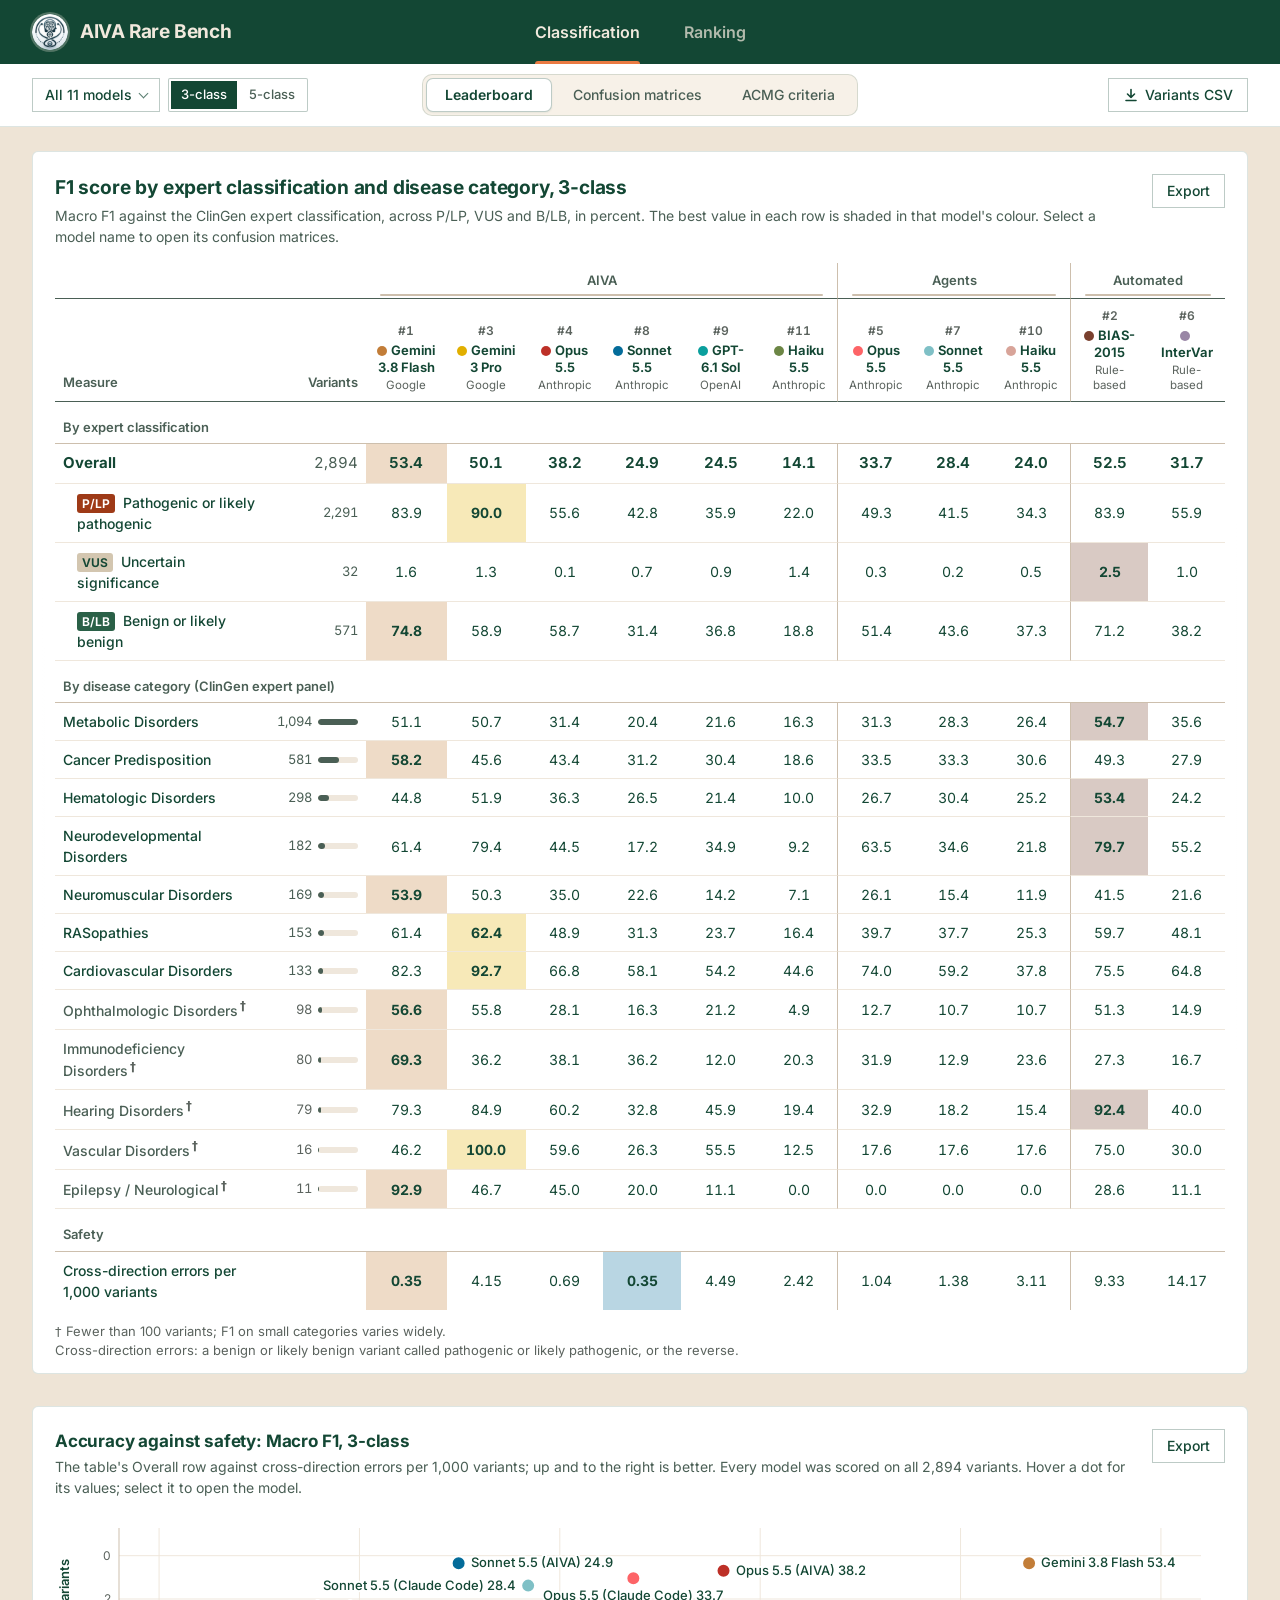
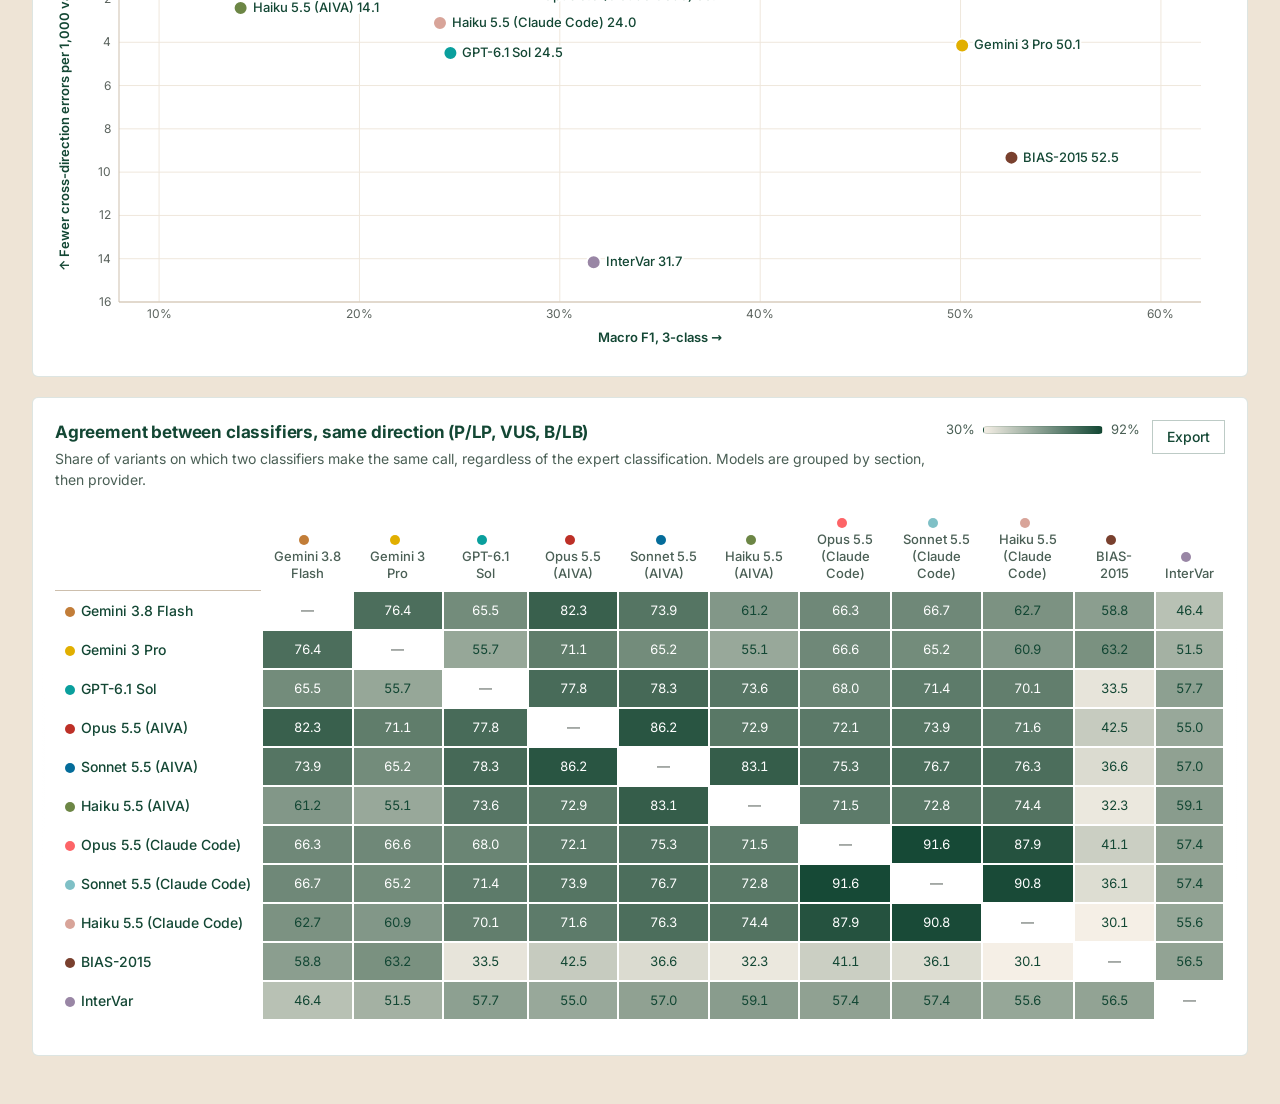
==== commit a6cdedd2: "Dashboard: light theme only, redesigned view bar, template synced Light theme only: dark theme style" ====
--- a/dashboard/index.html
+++ b/dashboard/index.html
@@ -33,59 +33,12 @@
   --accent: #d55b1f;
   --accent-ink: #ffffff;
   --focus: #d55b1f;
-  --shadow: 0 1px 2px rgba(19, 71, 52, 0.05), 0 8px 24px -12px rgba(19, 71, 52, 0.12);
-}
-@media (prefers-color-scheme: dark) {
-  :root:not([data-theme="light"]) {
-    color-scheme: dark;
-    --page: #0a2219;
-    --surface: #0f2c21;
-    --surface-2: #163a2c;
-    --text: #f1e9dd;
-    --text-2: #c6bdae;
-    --muted: #93a197;
-  --best-mix: 40%;
-    --grid: #1c3d30;
-    --axis: #2e5243;
-    --border: rgba(241, 233, 221, 0.10);
-    --border-strong: rgba(241, 233, 221, 0.20);
-    --s1: #8fcfaa;
-    --s2: #ea7a42;
-    --seq-lo: #12311f;
-    --seq-hi: #8fcfaa;
-    --seq-ink: #0a2219;
-    --good: #55c58e;
-    --critical: #f07d6d;
-    --accent: #ea7a42;
-    --accent-ink: #0a2219;
-    --focus: #ea7a42;
-    --shadow: none;
-  }
-}
-:root[data-theme="dark"] {
-  color-scheme: dark;
-  --page: #0a2219;
-  --surface: #0f2c21;
-  --surface-2: #163a2c;
-  --text: #f1e9dd;
-  --text-2: #c6bdae;
-  --muted: #93a197;
-  --best-mix: 40%;
-  --grid: #1c3d30;
-  --axis: #2e5243;
-  --border: rgba(241, 233, 221, 0.10);
-  --border-strong: rgba(241, 233, 221, 0.20);
-  --s1: #8fcfaa;
-  --s2: #ea7a42;
-  --seq-lo: #12311f;
-  --seq-hi: #8fcfaa;
-  --seq-ink: #0a2219;
-  --good: #55c58e;
-  --critical: #f07d6d;
-  --accent: #ea7a42;
-  --accent-ink: #0a2219;
-  --focus: #ea7a42;
-  --shadow: none;
+  /* ACMG tiers, pathogenic to benign: dark ends, light centre */
+  --tier-p: #9e3a17;
+  --tier-lp: #e3a07a;
+  --tier-vus: #d3c6b0;
+  --tier-lb: #9cc0a8;
+  --tier-b: #2a6047;
 }
 
 * { box-sizing: border-box; }
@@ -129,16 +82,10 @@
 .section-tab:hover { color: var(--bar-ink); }
 .section-tab[aria-selected="true"] { color: var(--bar-ink); }
 .section-tab[aria-selected="true"]::after { background: var(--bar-accent); }
-.actions { display: flex; align-items: center; gap: 8px; justify-self: end; }
-.app-header .btn { background: transparent; color: var(--bar-ink); border-color: var(--bar-line); }
-.app-header .btn:hover { background: rgba(241, 233, 221, 0.08); }
 @media (max-width: 640px) {
-  .bar { grid-template-columns: minmax(0, 1fr) auto; row-gap: 6px; padding-top: 10px; }
+  .bar { grid-template-columns: minmax(0, 1fr); row-gap: 6px; padding-top: 10px; }
   .sections { grid-column: 1 / -1; grid-row: 2; justify-self: stretch; gap: 0; }
   .section-tab { flex: 1; }
-  .actions { gap: 6px; }
-  .actions .btn { padding: 4px 8px; font-size: 13px; }
-  .tabs { gap: 14px; }
 }
 .btn {
   appearance: none; border: 1px solid var(--border-strong); background: var(--surface);
@@ -149,29 +96,70 @@
 .btn-primary { background: var(--accent); color: var(--accent-ink); border-color: var(--accent); font-weight: 600; }
 .btn-primary:hover { background: color-mix(in srgb, var(--accent) 88%, #000); border-color: color-mix(in srgb, var(--accent) 88%, #000); }
 
-.viewrow { display: flex; flex-wrap: wrap; align-items: center; justify-content: space-between; column-gap: 24px; border-bottom: 1px solid var(--border-strong); }
-.viewrow .tabs { align-self: flex-end; }
-.bench-actions { display: flex; flex-wrap: wrap; align-items: center; gap: 8px; padding: 8px 0; margin-left: auto; }
-.bench-actions .btn { padding-top: 4px; padding-bottom: 4px; }
-.tabs { display: flex; gap: 24px; overflow-x: auto; scrollbar-width: none; margin-bottom: -1px; }
+/* View bar: a white strip under the header. The views sit in a centred
+   segmented switch, lined up with the benchmark tabs above; downloads sit right. */
+.tab-bar { background: var(--surface); border-bottom: 1px solid var(--border); position: sticky; top: 0; z-index: 20; }
+.viewrow { display: grid; grid-template-columns: minmax(0, 1fr) auto minmax(0, 1fr); align-items: center; column-gap: 24px; padding-top: 10px; padding-bottom: 10px; }
+.viewrow .tabs { grid-column: 2; grid-row: 1; }
+/* Each view's own controls (model selection, scale) sit at the left of the strip */
+.view-tools { grid-column: 1; grid-row: 1; justify-self: start; min-width: 0; }
+.vt { display: none; align-items: center; gap: 8px; }
+body[data-tab="leaderboard"] .vt[data-for="leaderboard"],
+body[data-tab="confusion"] .vt[data-for="confusion"],
+body[data-tab="criteria"] .vt[data-for="criteria"] { display: flex; }
+.vt .lb-pick { display: flex; align-items: center; gap: 8px; }
+.vt .picker-btn {
+  display: inline-flex; align-items: center; gap: 8px; padding: 6px 12px; font-size: 14px; line-height: 20px;
+  border-radius: 0; color: var(--text); font-weight: 500;
+}
+.vt .picker-btn::after {
+  content: ""; width: 6px; height: 6px; margin-top: -3px; border-right: 1.5px solid currentColor; border-bottom: 1.5px solid currentColor;
+  transform: rotate(45deg); opacity: 0.7;
+}
+.vt .picker-btn[aria-expanded="true"]::after { transform: rotate(-135deg); margin-top: 3px; }
+.vt [id$="AllBtn"] { padding: 6px 4px; border: 0; background: none; color: var(--text-2); text-decoration: underline; text-underline-offset: 3px; }
+.vt [id$="AllBtn"]::after { content: none; }
+.vt [id$="AllBtn"]:hover { color: var(--text); background: none; }
+.vt .seg button { padding-top: 4px; padding-bottom: 4px; }
+.bench-actions { grid-column: 3; grid-row: 1; justify-self: end; display: flex; flex-wrap: wrap; align-items: center; gap: 8px; }
+.tabs {
+  display: inline-flex; gap: 2px; padding: 3px; border-radius: 10px;
+  background: var(--surface-2); border: 1px solid var(--border);
+  overflow-x: auto; scrollbar-width: none;
+}
 .tabs::-webkit-scrollbar { display: none; }
 .tab {
-  appearance: none; background: none; border: 0; border-bottom: 2px solid transparent;
-  padding: 12px 0 10px; font-size: 15px; font-weight: 500; color: var(--text-2);
-  cursor: pointer; white-space: nowrap;
-}
-.tab:hover { color: var(--text); }
-.tab[aria-selected="true"] { color: var(--text); font-weight: 600; border-bottom-color: var(--accent); }
-.tab-bar { background: var(--page); position: sticky; top: 0; z-index: 20; }
+  appearance: none; background: none; border: 1px solid transparent; border-radius: 7px;
+  padding: 6px 18px; font-size: 14px; font-weight: 500; line-height: 20px; color: var(--text-2);
+  cursor: pointer; white-space: nowrap; transition: background-color 0.15s, color 0.15s;
+}
+.tab:hover { color: var(--text); background: rgba(19, 71, 52, 0.05); }
+.tab[aria-selected="true"] {
+  color: var(--text); font-weight: 600; background: var(--surface); border-color: var(--border-strong);
+  box-shadow: 0 1px 2px rgba(19, 71, 52, 0.08);
+}
+.btn-icon { display: inline-flex; align-items: center; gap: 6px; }
+.btn-icon svg { flex-shrink: 0; }
 
 main.wrap { padding-top: 24px; padding-bottom: 48px; }
 .view { display: grid; gap: 20px; }
 .view-head h2 { margin: 0; font-size: 26px; font-weight: 700; letter-spacing: -0.02em; }
 .view-head p { margin: 4px 0 0; color: var(--text-2); max-width: 120ch; }
-.view-head .sr-only + p, .lb-hero .sr-only + p { margin-top: 0; }
-
-/* Cards */
-.card { background: var(--surface); border: 1px solid var(--border); border-radius: 14px; padding: 22px; box-shadow: var(--shadow); min-width: 0; }
+.view-head .sr-only + p { margin-top: 0; }
+
+/* Panels: every figure sits on a white card; the main figure of each tab
+   (.fig-main) gets a larger title. */
+.card { background: var(--surface); border: 1px solid var(--border); border-radius: 6px; padding: 22px; min-width: 0; }
+.card.fig-main + .card { margin-top: 12px; }
+.fig-main .card-head h3 { font-size: 19px; }
+
+/* ACMG tier chips */
+.tier { display: inline-block; min-width: 30px; padding: 0 5px; border-radius: 3px; font-size: 12px; font-weight: 650; line-height: 19px; text-align: center; white-space: nowrap; background: var(--t); color: var(--t-ink); }
+.tier-p { --t: var(--tier-p); --t-ink: #ffffff; }
+.tier-lp { --t: var(--tier-lp); --t-ink: var(--text); }
+.tier-vus { --t: var(--tier-vus); --t-ink: var(--text); }
+.tier-lb { --t: var(--tier-lb); --t-ink: var(--text); }
+.tier-b { --t: var(--tier-b); --t-ink: #ffffff; }
 .card-head { display: flex; flex-wrap: wrap; gap: 12px; align-items: flex-start; justify-content: space-between; margin-bottom: 16px; }
 .card-head h3 { margin: 0; font-size: 17px; font-weight: 700; letter-spacing: -0.01em; }
 .card-head p { margin: 2px 0 0; color: var(--text-2); font-size: 14px; max-width: 120ch; }
@@ -243,13 +231,15 @@
 table.cm { width: auto; }
 table.cm th.colh, table.cm td.h { width: var(--cm-cell); min-width: var(--cm-cell); max-width: var(--cm-cell); }
 table.cm td.h { position: relative; height: var(--cm-cell); padding: 0; }
-table.cm thead th { border-bottom: 0; }
-table.cm th.cm-axt { text-align: center; font-size: 13px; font-weight: 600; color: var(--text-2); padding: 0 0 2px; border-bottom: 0; }
+table.cm tfoot th { border-bottom: 0; vertical-align: top; }
+table.cm th.cm-axt { text-align: center; font-size: 13px; font-weight: 600; color: var(--text-2); padding: 2px 0 0; border-bottom: 0; }
 table.cm td.cm-ylab { width: 20px; padding: 0 2px 0 0; vertical-align: middle; }
 table.cm td.cm-ylab svg { display: block; overflow: visible; }
 .cm-ylab text { fill: var(--text-2); font-size: 13px; font-weight: 600; }
 table.cm td.diag { font-weight: 650; }
 table.cm td.xdir { background: color-mix(in srgb, var(--critical) 16%, var(--surface)); color: var(--critical); font-weight: 650; }
+.cm-lab { font-size: 13px; font-weight: 650; color: var(--text); white-space: nowrap; }
+table.cm td.rowh { text-align: right; padding-right: 8px; }
 .cm-title { font-size: 14px; font-weight: 600; margin: 0 0 10px; display: flex; align-items: center; }
 
 .empty { color: var(--muted); padding: 24px 0; text-align: center; }
@@ -278,9 +268,6 @@
 .rank-empty { padding: 48px 24px; text-align: center; }
 .rank-empty h3 { margin: 0; font-size: 19px; font-weight: 700; }
 .rank-empty p { margin: 6px auto 0; color: var(--text-2); max-width: 52ch; }
-.lb-hero { display: flex; flex-wrap: wrap; align-items: flex-end; justify-content: space-between; gap: 12px 24px; }
-.lb-hero h2 { margin: 0; font-size: 34px; font-weight: 700; letter-spacing: -0.025em; line-height: 1.15; }
-.lb-hero p { margin: 4px 0 0; color: var(--text-2); max-width: 70ch; }
 .lb-card { padding-bottom: 12px; }
 table.lb td { padding-top: 13px; padding-bottom: 13px; }
 .lb-rank { display: inline-block; min-width: 24px; font-size: 19px; font-weight: 600; font-variant-numeric: tabular-nums; color: var(--muted); }
@@ -314,22 +301,16 @@
 
 /* Model pickers */
 @media (max-width: 767px) {
-  .viewrow { display: block; border-bottom: 0; }
-  .tabs { border-bottom: 1px solid var(--border-strong); margin-bottom: 0; }
-  .tab { margin-bottom: -1px; }
-  .bench-actions { padding: 10px 0 0; }
-  .bench-actions .btn { flex: 1 1 auto; }
-}
-.sel-lbl { font-size: 14px; color: var(--text-2); }
+  .viewrow { display: flex; flex-direction: column; align-items: stretch; gap: 8px; }
+  .tabs { display: flex; order: 1; }
+  .view-tools { order: 2; }
+  .vt { flex-wrap: wrap; }
+  .bench-actions { order: 3; }
+  .tab { flex: 1 0 auto; padding-left: 10px; padding-right: 10px; font-size: 13.5px; }
+  .bench-actions .btn { flex: 1 1 auto; justify-content: center; }
+}
 .chips { display: flex; flex-wrap: wrap; gap: 4px; }
-.mchip { appearance: none; border: 1px solid var(--border); background: none; border-radius: 999px; padding: 2px 10px 2px 8px; font-size: 13px; color: var(--muted); cursor: pointer; white-space: nowrap; display: inline-flex; align-items: center; }
-.mchip .swatch { opacity: 0.35; }
-.mchip:hover { color: var(--text); border-color: var(--border-strong); }
-.mchip[aria-pressed="true"] { color: var(--text); border-color: var(--border-strong); background: var(--surface-2); font-weight: 500; }
-.mchip[aria-pressed="true"] .swatch { opacity: 1; }
-
-.mchip .x { margin-left: 6px; color: var(--muted); font-size: 14px; line-height: 1; }
-.mchip:hover .x { color: var(--critical); }
+
 .picker { position: relative; }
 .picker-btn { padding: 2px 10px; font-size: 13px; line-height: 18px; border-radius: 999px; }
 .picker-pop { position: absolute; z-index: 40; top: calc(100% + 6px); left: 0; width: min(360px, calc(100vw - 32px)); background: var(--surface); border: 1px solid var(--border-strong); border-radius: 14px; box-shadow: 0 12px 32px rgba(0, 0, 0, 0.16); padding: 10px; }
@@ -346,11 +327,7 @@
 .pk-item.off { opacity: 0.45; cursor: default; }
 .picker-note { margin: 8px 4px 0; font-size: 12px; color: var(--muted); }
 
-.lb-tools { display: flex; flex-wrap: wrap; align-items: center; justify-content: flex-end; gap: 10px 20px; margin-left: auto; }
 .lb-pick { display: flex; flex-wrap: wrap; align-items: center; justify-content: flex-end; gap: 6px 8px; }
-.lb-tools .picker-pop { left: auto; right: 0; }
-@media (max-width: 767px) { .lb-tools, .lb-pick { justify-content: flex-start; margin-left: 0; } .lb-tools .picker-pop { left: 0; right: auto; } }
-.lb-all-pill { margin: 0; padding: 2px 10px; border-radius: 999px; font-size: 13px; line-height: 18px; }
 
 /* Leaderboard table: measures as rows, models as columns */
 table.lbt { font-size: 14px; border-collapse: separate; border-spacing: 0; }
@@ -382,7 +359,7 @@
 .lbt-nbar span { display: block; height: 100%; background: var(--text-2); border-radius: 3px; }
 .lbt-row { font-weight: 500; }
 td.lbt-first.indent { padding-left: 22px; }
-.lbt-abbr { display: inline-block; min-width: 38px; font-weight: 650; }
+.lbt-row .tier { margin-right: 8px; }
 .lbt-dag { color: var(--muted); font-weight: 600; margin-left: 2px; }
 tr.lbt-small .lbt-row { color: var(--text-2); }
 tr.lbt-overall td { font-size: 15px; }
@@ -404,19 +381,22 @@
 .scatter.hl .sc-pt.on { opacity: 1; }
 .scatter.hl .sc-pt.on circle { stroke-width: 3; }
 
-/* Grouped vertical bars */
-.vb { display: grid; grid-template-columns: 40px minmax(0, 1fr); column-gap: 8px; }
-.vb-y { position: relative; height: 280px; font-size: 12px; color: var(--muted); font-variant-numeric: tabular-nums; }
-.vb-y span { position: absolute; right: 0; transform: translateY(50%); }
-.vb-plot { position: relative; height: 280px; display: flex; gap: 12px; padding: 0 6px; border-bottom: 1px solid var(--axis); }
-.vb-plot .gl { position: absolute; left: 0; right: 0; height: 1px; background: var(--grid); }
-.vb-group { position: relative; flex: 1; display: flex; align-items: flex-end; justify-content: center; gap: 2px; min-width: 0; }
-.vb-bar { position: relative; flex: 1; max-width: 34px; min-height: 1px; border-radius: 3px 3px 0 0; }
-.vb-bar.vb-empty { height: 100%; background: repeating-linear-gradient(0deg, transparent 0 6px, var(--grid) 6px 7px); border-radius: 0; opacity: 0.6; }
-.vb-val { position: absolute; bottom: 100%; left: 50%; transform: translateX(-50%); padding-bottom: 3px; font-size: 11px; color: var(--text-2); white-space: nowrap; font-variant-numeric: tabular-nums; }
-.vb-x { display: flex; gap: 12px; padding: 0 6px; }
-.vb-xl { flex: 1; min-width: 0; text-align: center; padding-top: 8px; font-size: 13px; font-weight: 500; line-height: 1.3; }
-.vb-xl small { display: block; font-size: 12px; font-weight: 400; color: var(--muted); }
+/* ACMG criteria dot grid: criteria down, models across, dot area = share of variants */
+table.cg td.cg-c { padding: 3px 6px; text-align: center; }
+table.cg td.cg-c.na { color: var(--muted); }
+.cg-cell { display: inline-flex; align-items: center; gap: 4px; vertical-align: middle; }
+.cg-dot-box { display: inline-flex; align-items: center; justify-content: center; width: 28px; height: 28px; flex-shrink: 0; }
+.cg-dot { display: block; border-radius: 50%; }
+.cg-dot.cg-zero { width: 5px; height: 5px; border: 1px solid var(--axis); }
+.cg-v { min-width: 30px; text-align: left; font-size: 12px; color: var(--text-2); font-variant-numeric: tabular-nums; }
+table.cg td.cg-label { max-width: 300px; min-width: 220px; line-height: 1.3; padding-top: 5px; padding-bottom: 5px; }
+.cg-code { display: inline-block; min-width: 46px; font-weight: 600; color: var(--text); }
+.cg-def { color: var(--text-2); font-size: 13px; }
+table.cg tr.cg-str td { font-size: 12px; font-weight: 500; color: var(--muted); padding-top: 10px; padding-bottom: 2px; border-bottom: 0; }
+table.cg.compact td.cg-c { padding: 2px 3px; }
+.cg-key { display: flex; align-items: center; gap: 14px; font-size: 13px; color: var(--text-2); }
+.cg-key > span { display: inline-flex; align-items: center; gap: 2px; }
+@media (max-width: 640px) { .cg-def { display: none; } table.cg td.cg-label { min-width: 64px; } }
 
 /* Wide tables: first column stays put while scrolling sideways */
 #agreeHeat th:first-child, #agreeHeat td:first-child { position: sticky; left: 0; z-index: 1; background: var(--surface); }
@@ -439,10 +419,6 @@
 table.heat.compact td.h { min-width: 26px; height: 26px; padding: 0; }
 table.heat.compact th.colh { min-width: 26px; max-width: 56px; font-size: 11px; }
 
-/* ACMG criteria: pathogenic panel above the benign panel */
-.crit-panel + .crit-panel { margin-top: 28px; padding-top: 20px; border-top: 1px solid var(--grid); }
-.crit-h { margin: 0 0 24px; font-size: 14px; font-weight: 600; color: var(--text-2); }
-
 /* Confusion grid and tables */
 .cm-grid { display: grid; gap: 40px 48px; grid-template-columns: repeat(auto-fill, minmax(min(100%, 340px), 1fr)); }
 tr.row-link.focus td { background: var(--surface-2); }
@@ -484,38 +460,14 @@
       <button class="section-tab" role="tab" type="button" data-section="classification">Classification</button>
       <button class="section-tab" role="tab" type="button" data-section="ranking">Ranking</button>
     </nav>
-    <div class="actions">
-      <button class="btn" id="themeBtn" type="button">Theme: System</button>
-    </div>
   </div>
 </header>
 
 <div class="tab-bar">
   <div class="wrap viewrow">
-    <nav class="tabs" role="tablist" aria-label="Classification views">
-      <button class="tab" role="tab" data-tab="leaderboard">Leaderboard</button>
-      <button class="tab" role="tab" data-tab="confusion">Confusion matrices</button>
-      <button class="tab" role="tab" data-tab="criteria">ACMG criteria</button>
-    </nav>
-    <div class="bench-actions">
-      <button class="btn cls-only" id="csvBtn" type="button" title="Every benchmark variant with the expert classification and each model's call">Download variants (CSV)</button>
-    </div>
-  </div>
-</div>
-
-<main class="wrap">
-
-  <!-- LEADERBOARD -->
-  <section class="view" id="view-leaderboard" role="tabpanel">
-    <div class="lb-hero">
-      <div>
-        <h2 class="sr-only">Leaderboard</h2>
-        <p id="lbLead"></p>
-      </div>
-      <div class="lb-tools">
+    <div class="view-tools">
+      <div class="vt" data-for="leaderboard">
         <div class="lb-pick">
-          <span class="sel-lbl">Showing</span>
-          <div class="chips" id="lbChips" role="group" aria-label="Models shown"></div>
           <div class="picker">
             <button type="button" class="btn picker-btn" id="lbPickBtn" aria-haspopup="true" aria-expanded="false">Choose models</button>
             <div class="picker-pop" id="lbPickPop" hidden>
@@ -530,8 +482,50 @@
           <button data-v="3" type="button">3-class</button><button data-v="5" type="button">5-class</button>
         </div>
       </div>
+      <div class="vt" data-for="confusion">
+        <div class="lb-pick">
+          <div class="picker">
+            <button type="button" class="btn picker-btn" id="cmPickBtn" aria-haspopup="true" aria-expanded="false">Choose models</button>
+            <div class="picker-pop" id="cmPickPop" hidden>
+              <input type="search" id="cmPickQ" placeholder="Search models" aria-label="Search models">
+              <div class="picker-list" id="cmPickList"></div>
+              <p class="picker-note">Confusion matrices are drawn for the selected models only.</p>
+            </div>
+          </div>
+          <button type="button" class="btn picker-btn" id="cmAllBtn" hidden>Show all</button>
+        </div>
+      </div>
+      <div class="vt" data-for="criteria">
+        <div class="lb-pick">
+          <div class="picker">
+            <button type="button" class="btn picker-btn" id="critPickBtn" aria-haspopup="true" aria-expanded="false">Choose models</button>
+            <div class="picker-pop" id="critPickPop" hidden>
+              <input type="search" id="critPickQ" placeholder="Search models" aria-label="Search models">
+              <div class="picker-list" id="critPickList"></div>
+              <p class="picker-note">The criteria charts show the selected models only.</p>
+            </div>
+          </div>
+          <button type="button" class="btn picker-btn" id="critAllBtn" hidden>Show all</button>
+        </div>
+      </div>
     </div>
-    <div class="card lb-card" data-static>
+    <nav class="tabs" role="tablist" aria-label="Classification views">
+      <button class="tab" role="tab" data-tab="leaderboard">Leaderboard</button>
+      <button class="tab" role="tab" data-tab="confusion">Confusion matrices</button>
+      <button class="tab" role="tab" data-tab="criteria">ACMG criteria</button>
+    </nav>
+    <div class="bench-actions">
+      <button class="btn btn-icon cls-only" id="csvBtn" type="button" title="Every benchmark variant with the expert classification and each model's call"><svg width="16" height="16" viewBox="0 0 16 16" fill="none" stroke="currentColor" stroke-width="1.6" stroke-linecap="round" stroke-linejoin="round" aria-hidden="true"><path d="M8 2.5v8M4.5 7 8 10.5 11.5 7M3 13.5h10"/></svg>Variants CSV</button>
+    </div>
+  </div>
+</div>
+
+<main class="wrap">
+
+  <!-- LEADERBOARD -->
+  <section class="view" id="view-leaderboard" role="tabpanel">
+    <h2 class="sr-only">Leaderboard</h2>
+    <div class="card fig-main lb-card" data-static>
       <div class="card-head">
         <div>
           <h3 id="lbTitle"></h3>
@@ -564,28 +558,8 @@
 
   <!-- CONFUSION -->
   <section class="view" id="view-confusion" role="tabpanel" hidden>
-    <div class="lb-hero">
-      <div>
-        <h2 class="sr-only">Confusion matrices</h2>
-        <p id="cmLead"></p>
-      </div>
-      <div class="lb-tools">
-        <div class="lb-pick">
-          <span class="sel-lbl">Showing</span>
-          <div class="chips" id="cmChips" role="group" aria-label="Models shown"></div>
-          <div class="picker">
-            <button type="button" class="btn picker-btn" id="cmPickBtn" aria-haspopup="true" aria-expanded="false">Choose models</button>
-            <div class="picker-pop" id="cmPickPop" hidden>
-              <input type="search" id="cmPickQ" placeholder="Search models" aria-label="Search models">
-              <div class="picker-list" id="cmPickList"></div>
-              <p class="picker-note">Confusion matrices are drawn for the selected models only.</p>
-            </div>
-          </div>
-          <button type="button" class="btn picker-btn" id="cmAllBtn" hidden>Show all</button>
-        </div>
-      </div>
-    </div>
-    <div class="card" data-static>
+    <h2 class="sr-only">Confusion matrices</h2>
+    <div class="card fig-main" data-static>
       <div class="card-head">
         <div><h3>Confusion matrices</h3><p id="cmSub"></p></div>
         <div class="controls">
@@ -603,40 +577,13 @@
 
   <!-- CRITERIA -->
   <section class="view" id="view-criteria" role="tabpanel" hidden>
-    <div class="lb-hero">
-      <div>
-        <h2 class="sr-only">ACMG/AMP criteria invoked</h2>
-        <p id="critLead"></p>
+    <h2 class="sr-only">ACMG/AMP criteria invoked</h2>
+    <div class="card fig-main" data-static>
+      <div class="card-head">
+        <div><h3>Criteria cited, pathogenic and benign evidence</h3><p>Share of variants for which each model cited a criterion, with strength modifiers collapsed (PM2_Supporting counts as PM2). Dot area is the share, on one scale for every criterion.<span class="ui-hint"> Hover a dot for the variant count.</span></p></div>
+        <div class="cg-key" id="critKey" aria-hidden="true"></div>
       </div>
-      <div class="lb-tools">
-        <div class="lb-pick">
-          <span class="sel-lbl">Showing</span>
-          <div class="chips" id="critChips" role="group" aria-label="Models shown"></div>
-          <div class="picker">
-            <button type="button" class="btn picker-btn" id="critPickBtn" aria-haspopup="true" aria-expanded="false">Choose models</button>
-            <div class="picker-pop" id="critPickPop" hidden>
-              <input type="search" id="critPickQ" placeholder="Search models" aria-label="Search models">
-              <div class="picker-list" id="critPickList"></div>
-              <p class="picker-note">The criteria charts show the selected models only.</p>
-            </div>
-          </div>
-          <button type="button" class="btn picker-btn" id="critAllBtn" hidden>Show all</button>
-        </div>
-      </div>
-    </div>
-    <div class="card" data-static>
-      <div class="card-head">
-        <div><h3>Criteria cited, pathogenic and benign evidence</h3><p>Share of variants for which each model cited a criterion, with strength modifiers collapsed (PM2_Supporting counts as PM2). Each panel has its own scale.<span class="ui-hint"> Hover a code for its definition.</span></p></div>
-        <div class="legend" id="critLegend"></div>
-      </div>
-      <div class="crit-panel">
-        <h4 class="crit-h">Pathogenic evidence</h4>
-        <div id="critPath"></div>
-      </div>
-      <div class="crit-panel">
-        <h4 class="crit-h">Benign evidence</h4>
-        <div id="critBen"></div>
-      </div>
+      <div class="table-wrap"><table class="lbt cg" id="critGrid"></table></div>
     </div>
   </section>
 
@@ -668,44 +615,50 @@
   const DIR_LABEL = { pathogenic: "P/LP", vus: "VUS", benign: "B/LB" };
   const FAMILY_SHORT = {};
   const PROVIDER_ORDER = ["Anthropic", "OpenAI", "Google", "Rule-based", "Other"];
+  // [code, definition, short label shown beside the code]
   const CRITERIA = {
     pathogenic: [
-      ["PVS1", "Null variant in a gene where loss of function is a known mechanism"],
-      ["PS1", "Same amino-acid change as an established pathogenic variant"],
-      ["PS2", "De novo, maternity and paternity confirmed"],
-      ["PS3", "Well-established functional studies show a damaging effect"],
-      ["PS4", "Prevalence in affected individuals significantly above controls"],
-      ["PM1", "Located in a mutational hot spot or critical functional domain"],
-      ["PM2", "Absent or at extremely low frequency in population databases"],
-      ["PM3", "Detected in trans with a pathogenic variant (recessive disorders)"],
-      ["PM4", "Protein length change from an in-frame indel or stop-loss"],
-      ["PM5", "Novel missense at a residue where another pathogenic missense is known"],
-      ["PM6", "Assumed de novo, without confirmation of parentage"],
-      ["PP1", "Cosegregation with disease in multiple affected family members"],
-      ["PP2", "Missense in a gene with a low rate of benign missense variation"],
-      ["PP3", "Computational evidence supports a deleterious effect"],
-      ["PP4", "Patient phenotype or family history highly specific for the gene"],
-      ["PP5", "Reputable source reports the variant as pathogenic"]
+      ["PVS1", "Null variant in a gene where loss of function is a known mechanism", "Null variant, loss-of-function gene"],
+      ["PS1", "Same amino-acid change as an established pathogenic variant", "Same amino-acid change as a pathogenic variant"],
+      ["PS2", "De novo, maternity and paternity confirmed", "De novo, parentage confirmed"],
+      ["PS3", "Well-established functional studies show a damaging effect", "Functional studies show damage"],
+      ["PS4", "Prevalence in affected individuals significantly above controls", "Enriched in affected individuals"],
+      ["PM1", "Located in a mutational hot spot or critical functional domain", "Hot spot or critical domain"],
+      ["PM2", "Absent or at extremely low frequency in population databases", "Absent or rare in population databases"],
+      ["PM3", "Detected in trans with a pathogenic variant (recessive disorders)", "In trans with a pathogenic variant"],
+      ["PM4", "Protein length change from an in-frame indel or stop-loss", "Protein length change"],
+      ["PM5", "Novel missense at a residue where another pathogenic missense is known", "New missense at a pathogenic residue"],
+      ["PM6", "Assumed de novo, without confirmation of parentage", "Assumed de novo"],
+      ["PP1", "Cosegregation with disease in multiple affected family members", "Cosegregates with disease"],
+      ["PP2", "Missense in a gene with a low rate of benign missense variation", "Missense in a missense-intolerant gene"],
+      ["PP3", "Computational evidence supports a deleterious effect", "Computational evidence, damaging"],
+      ["PP4", "Patient phenotype or family history highly specific for the gene", "Phenotype specific for the gene"],
+      ["PP5", "Reputable source reports the variant as pathogenic", "Reputable source reports pathogenic"]
     ],
     benign: [
-      ["BA1", "Allele frequency above 5% in population databases"],
-      ["BS1", "Allele frequency greater than expected for the disorder"],
-      ["BS2", "Observed in a healthy adult where full penetrance is expected"],
-      ["BS3", "Well-established functional studies show no damaging effect"],
-      ["BS4", "Lack of segregation in affected family members"],
-      ["BP1", "Missense in a gene where truncating variants cause disease"],
-      ["BP2", "Observed in trans or in cis with a pathogenic variant"],
-      ["BP3", "In-frame indel in a repetitive region without known function"],
-      ["BP4", "Computational evidence suggests no impact"],
-      ["BP5", "Variant found in a case with an alternate molecular basis"],
-      ["BP7", "Synonymous variant with no predicted splice impact"]
+      ["BA1", "Allele frequency above 5% in population databases", "Allele frequency above 5%"],
+      ["BS1", "Allele frequency greater than expected for the disorder", "Too common for the disorder"],
+      ["BS2", "Observed in a healthy adult where full penetrance is expected", "Seen in a healthy adult"],
+      ["BS3", "Well-established functional studies show no damaging effect", "Functional studies show no damage"],
+      ["BS4", "Lack of segregation in affected family members", "Does not segregate with disease"],
+      ["BP1", "Missense in a gene where truncating variants cause disease", "Missense where truncating variants cause disease"],
+      ["BP2", "Observed in trans or in cis with a pathogenic variant", "In trans or cis with a pathogenic variant"],
+      ["BP3", "In-frame indel in a repetitive region without known function", "In-frame indel in a repeat region"],
+      ["BP4", "Computational evidence suggests no impact", "Computational evidence, no impact"],
+      ["BP5", "Variant found in a case with an alternate molecular basis", "Alternate molecular cause found"],
+      ["BP7", "Synonymous variant with no predicted splice impact", "Synonymous, no splice impact"]
     ]
   };
+  const STRENGTH = { PVS: "Very strong", PS: "Strong", PM: "Moderate", PP: "Supporting", BA: "Stand-alone", BS: "Strong", BP: "Supporting" };
+  const strengthOf = (code) => STRENGTH[code.replace(/\d+$/, "")];
+  // ACMG tier chip: t is p, lp, vus, lb or b
+  const TIER_OF = { P: "p", LP: "lp", VUS: "vus", LB: "lb", B: "b", "P/LP": "p", "B/LB": "b" };
+  const tierChip = (abbr) => `<span class="tier tier-${TIER_OF[abbr]}">${esc(abbr)}</span>`;
 
   const state = {
     tab: "leaderboard", clsTab: "leaderboard",
     scatterScale: "3", lbScale: "3", lbCols: null,
-    cmCols: null, critCols: null, ready: false,
+    cmCols: null, critCols: null,
     cmScale: "5", cmMode: "count",
     agree: "dir_pct"
   };
@@ -776,25 +729,6 @@
     $("footer").innerHTML = archived.length ? `${archived.map((m) => esc(m.name)).join(" and ")} ${archived.length > 1 ? "are" : "is"} carried over from an earlier build because the raw results are not in this repository; variant-level comparisons with later runs are unavailable for ${archived.length > 1 ? "them" : "it"}.` : "";
   }
 
-  // ---------- model colours ----------
-  // Each model carries a light-theme colour and, where needed, a lighter
-  // step for the dark theme; m.color always holds the one in use.
-  function isDarkTheme() {
-    const surface = getComputedStyle(document.documentElement).getPropertyValue("--surface").trim() || "#ffffff";
-    return hexLum(surface) < 0.2;
-  }
-  function applyThemeColors() {
-    const dark = isDarkTheme();
-    D.models.forEach((m) => {
-      if (!m.color_light) m.color_light = m.color;
-      m.color = dark && m.color_dark ? m.color_dark : m.color_light;
-    });
-  }
-  function rerenderForTheme() {
-    applyThemeColors();
-    RENDER[state.tab]();
-  }
-
   // ---------- model selection ----------
   const swatch = (m) => `<span class="swatch" style="background:${m.color}"></span>`;
   // Models are named without their method: Opus 5.5 runs through AIVA and through
@@ -826,39 +760,6 @@
   };
   const sectionLabel = (m) => SECTIONS.find(([k]) => k === sectionKey(m))[1];
   const bySection = (models) => SECTIONS.map(([k, label]) => [label, models.filter((m) => sectionKey(m) === k), k]).filter(([, ms]) => ms.length);
-
-  // ---------- chart builders ----------
-  // Vertical grouped bars: groups along x, one bar per model in each group.
-  // groups: [{label, sub, tip, bars: [{m, v, text, tip}]}]
-  function verticalBars(groups, opts = {}) {
-    const max = opts.max || 100;
-    const ticks = opts.ticks || [0, 25, 50, 75, 100];
-    const pos = (v) => Math.max(0, Math.min(100, (v / max) * 100));
-    const nBars = Math.max(1, ...groups.map((g) => g.bars.length));
-    const width = opts.width || 1000;
-    const slot = (width - 48) / groups.length / (nBars + 1);
-    const showVals = slot >= 30;
-    const y = ticks.map((t) => `<span style="bottom:${pos(t)}%">${t}${opts.unit || ""}</span>`).join("");
-    const gl = ticks.slice(1).map((t) => `<span class="gl" style="bottom:${pos(t)}%"></span>`).join("");
-    const cols = groups.map((g) => `<div class="vb-group">${g.bars.map((b) => b.v == null
-      ? `<div class="vb-bar vb-empty"${tipAttr(b.tip || `${b.m.name}: no data`)}></div>`
-      : `<div class="vb-bar" style="height:${pos(b.v)}%;background:${b.m.color}"${tipAttr(b.tip || "")}>${showVals ? `<span class="vb-val">${b.text}</span>` : ""}</div>`).join("")}</div>`).join("");
-    const xl = groups.map((g) => `<div class="vb-xl"><span${g.tip ? tipAttr(g.tip) : ""}>${g.label}</span>${g.sub ? `<small>${g.sub}</small>` : ""}</div>`).join("");
-    return `<div class="vb"><div class="vb-y">${y}</div><div class="vb-plot">${gl}${cols}</div><div></div><div class="vb-x">${xl}</div></div>` +
-      (showVals ? "" : `<p class="note">Values on hover.</p>`);
-  }
-
-  function niceMax(v) {
-    const steps = [5, 10, 20, 25, 40, 50, 60, 75, 80, 100];
-    return steps.find((s) => s >= v) || Math.ceil(v / 10) * 10;
-  }
-
-  function hexLum(hex) {
-    const c = rgba(hex);
-    if (!c) return 1;
-    const [r, g, b] = [1, 3, 5].map((i) => parseInt(c.hex.slice(i, i + 2), 16) / 255).map((v) => (v <= 0.03928 ? v / 12.92 : ((v + 0.055) / 1.055) ** 2.4));
-    return 0.2126 * r + 0.7152 * g + 0.0722 * b;
-  }
 
   const collapse3 = (m5) => {
     const idx = [0, 0, 1, 2, 2];
@@ -887,10 +788,6 @@
       state[col] = valid.length && valid.length < D.models.length ? valid : null;
     });
   }
-  const shownLead = (p, what) => {
-    const n = shownModels(p).length;
-    return state[SHOWN[p].col] ? `Showing ${n} of ${D.models.length} models. ${what}` : `All ${D.models.length} models. ${what}`;
-  };
   const shownModels = (p) => (state[SHOWN[p].col] ? D.models.filter((m) => state[SHOWN[p].col].includes(m.key)) : D.models.slice());
   const lbShown = () => shownModels("lb");
 
@@ -912,12 +809,8 @@
   function renderShownPicker(p) {
     const shown = shownModels(p);
     const all = !state[SHOWN[p].col];
-    $(p + "Chips").innerHTML = all
-      ? `<span class="pill lb-all-pill">All ${D.models.length} models</span>`
-      : shown.map((m) => `<button type="button" class="mchip" data-key="${esc(m.key)}" aria-pressed="true"${tipAttr(`${fullName(m)}\nRemove from ${SHOWN[p].where}`)}>${swatch(m)}${esc(nameIn(m, shown))}<span class="x" aria-hidden="true">×</span></button>`).join("");
-    $(p + "Chips").querySelectorAll(".mchip").forEach((b) => b.onclick = () => toggleShown(p, b.dataset.key));
     $(p + "AllBtn").hidden = all;
-    $(p + "PickBtn").textContent = all ? "Choose models" : "Add or remove";
+    $(p + "PickBtn").textContent = all ? `All ${D.models.length} models` : `${shown.length} of ${D.models.length} models`;
     const q = ($(p + "PickQ").value || "").trim().toLowerCase();
     const keys = shown.map((m) => m.key);
     const list = D.models.filter((m) => !q || `${m.name} ${m.family} ${m.type}`.toLowerCase().includes(q));
@@ -961,14 +854,11 @@
     const ranked = visible.filter(isFull).sort((a, b) => b[overallKey] - a[overallKey]);
     const partial = visible.filter((m) => !isFull(m)).sort((a, b) => b[overallKey] - a[overallKey]);
     const cols = [...ranked, ...partial];
-    $("lbLead").textContent = state.lbCols
-      ? `Showing ${visible.length} of ${D.models.length} classifiers, each scored against the ClinGen expert classification of ${int(D.metadata.total_variants)} variants. Ranks and highlights are among the models shown.`
-      : `${D.models.length} classifiers (${bySection(D.models).map(([g, ms]) => `${g} ${ms.length}`).join(", ")}), each scored against the ClinGen expert classification of ${int(D.metadata.total_variants)} variants.`;
     $("lbTitle").textContent = `F1 score by expert classification and disease category, ${three ? "3-class" : "5-class"}`;
     $("lbSub").innerHTML = (three
-      ? "Macro F1 across P/LP, VUS and B/LB, in percent."
-      : "Macro F1 across the five ACMG classes, in percent.") +
-      ` The best value in each row is shaded in that model's colour.<span class="ui-hint"> Select a model name to open its confusion matrices.</span>`;
+      ? "Macro F1 against the ClinGen expert classification, across P/LP, VUS and B/LB, in percent."
+      : "Macro F1 against the ClinGen expert classification, across the five ACMG classes, in percent.") +
+      ` The best value in each row is shaded in that model's colour.${state.lbCols ? " Ranks and highlights are among the models shown." : ""}<span class="ui-hint"> Select a model name to open its confusion matrices.</span>`;
 
     renderLbScatter(cols);
     renderAgreeHeat();
@@ -1020,7 +910,7 @@
       const rankedVals = order.filter(isFull).map((m) => r.get(m)).filter((v) => v != null);
       const bestVal = !rankedVals.length ? null : (r.low ? Math.min(...rankedVals) : Math.max(...rankedVals));
       const fmt = r.fmt || ((v) => f1(v));
-      const label = `<td class="lbt-first${r.indent ? " indent" : ""}"><span class="lbt-row">${r.abbr ? `<span class="lbt-abbr">${r.abbr}</span>` : ""}${esc(r.label)}${r.small ? `<sup class="lbt-dag"${tipAttr(`Fewer than ${SMALL_N} variants: interpret with caution`)}>†</sup>` : ""}</span></td>`;
+      const label = `<td class="lbt-first${r.indent ? " indent" : ""}"><span class="lbt-row">${r.abbr ? tierChip(r.abbr) : ""}${esc(r.label)}${r.small ? `<sup class="lbt-dag"${tipAttr(`Fewer than ${SMALL_N} variants: interpret with caution`)}>†</sup>` : ""}</span></td>`;
       const n = r.n != null
         ? `<td class="lbt-n${r.small ? " small" : ""}"><span class="lbt-nv">${int(r.n)}</span>${r.bar != null ? `<span class="lbt-nbar"><span style="width:${Math.max(2, r.bar * 100)}%"></span></span>` : ""}</td>`
         : `<td class="lbt-n"></td>`;
@@ -1145,18 +1035,19 @@
     const cell = window.matchMedia("(max-width: 640px)").matches ? (five ? 44 : 64) : (five ? 52 : 72);
     const ylabH = mat.length * cell;
     const ylab = `<td class="cm-ylab" rowspan="${mat.length}"><svg width="16" height="${ylabH}" aria-hidden="true"><text transform="translate(12 ${ylabH / 2}) rotate(-90)" text-anchor="middle">Expert classification</text></svg></td>`;
-    const head = `<thead><tr><th colspan="2"></th><th class="cm-axt" colspan="${labels.length}">Model call</th></tr>` +
-      `<tr><th colspan="2"></th>${labels.map((l) => `<th class="colh">${l}</th>`).join("")}</tr></thead>`;
+    // Model calls run along the bottom, like an x axis: labels, then the axis title.
+    const foot = `<tfoot><tr><th colspan="2"></th>${labels.map((l, j) => `<th class="colh" scope="col"${tipAttr(full[j])}><span class="cm-lab">${esc(l)}</span></th>`).join("")}</tr>` +
+      `<tr><th colspan="2"></th><th class="cm-axt" colspan="${labels.length}">Model call</th></tr></tfoot>`;
     const body = mat.map((row, i) => {
       const sum = row.reduce((a, b) => a + b, 0);
-      return `<tr>${i === 0 ? ylab : ""}<td class="rowh">${labels[i]}</td>${row.map((v, j) => {
+      return `<tr>${i === 0 ? ylab : ""}<td class="rowh"${tipAttr(full[i])}><span class="cm-lab">${esc(labels[i])}</span></td>${row.map((v, j) => {
         const share = sum ? v / sum : 0;
         const x = (dirOf(i) === "p" && dirOf(j) === "b") || (dirOf(i) === "b" && dirOf(j) === "p");
         const shown = state.cmMode === "count" ? int(v) : (share * 100).toFixed(1);
         return `<td class="h${i === j ? " diag" : ""}${x && v > 0 ? " xdir" : ""}" style="${x && v > 0 ? "" : heatStyle(share)}"${tipAttr(`${fullName(m)}\nExpert: ${full[i]}\nModel: ${full[j]}\n${int(v)} variants, ${(share * 100).toFixed(1)}% of row${x && v > 0 ? "\nCross-direction error" : ""}`)}>${shown}</td>`;
       }).join("")}</tr>`;
     }).join("");
-    return `<div class="table-wrap"><table class="heat cm${five ? "" : " cm3"}" style="--cm-cell:${cell}px" aria-label="${esc(fullName(m))}: rows are the expert classification, columns the model call">${head}<tbody>${body}</tbody></table></div>`;
+    return `<div class="table-wrap"><table class="heat cm${five ? "" : " cm3"}" style="--cm-cell:${cell}px" aria-label="${esc(fullName(m))}: rows are the expert classification, columns the model call"><tbody>${body}</tbody>${foot}</table></div>`;
   }
 
   function renderConfusion() {
@@ -1164,36 +1055,66 @@
     seg("cmModeSeg", state.cmMode, (v) => { state.cmMode = v; renderConfusion(); });
     $("cmSub").textContent = `${state.cmMode === "count" ? "Cells are variant counts, shaded by share of the row." : "Cells are the percentage of the row."} Red cells are cross-direction errors (B/LB called P/LP, or the reverse).`;
     renderShownPicker("cm");
-    $("cmLead").textContent = shownLead("cm", "One confusion matrix per model against the ClinGen expert classification.");
     const ms = shownModels("cm");
     $("cmGrid").innerHTML = ms.map((m) => `<div><p class="cm-title">${mname(m, ms)}</p>${confusionTable(m)}</div>`).join("");
   }
 
   // ---------- criteria ----------
-  function criteriaBars(el, list, ms) {
-    const share = (m, c) => (D.criteria_data[m.key] ? ((D.criteria_data[m.key][c] || 0) / (m.evaluated_count || 1)) * 100 : null);
-    let max = 0;
-    list.forEach(([c]) => ms.forEach((m) => (max = Math.max(max, share(m, c) || 0))));
-    const top = niceMax(max);
-    const ticks = [0, top / 4, top / 2, (3 * top) / 4, top].map((t) => +t.toFixed(1));
-    el.innerHTML = verticalBars(list.map(([c, def]) => ({
-      label: `<span class="mono">${c}</span>`, tip: `${c}: ${def}`,
-      bars: ms.map((m) => {
-        const v = share(m, c);
-        if (v == null) return { m, v: null, text: "no criteria recorded" };
-        const n = D.criteria_data[m.key][c] || 0;
-        return { m, v, text: v > 0 && v < 0.1 ? "<0.1" : v.toFixed(1), tip: `${c} · ${fullName(m)}\n${int(n)} variants, ${v.toFixed(1)}% of evaluated\n${def}` };
-      })
-    })), { max: top, ticks, unit: "%", width: el.clientWidth });
-  }
-
+  // Criteria down the side (grouped by evidence strength), models across (grouped
+  // by section, as on the leaderboard). Dot area is the share of evaluated variants
+  // citing the criterion, on one scale for both panels; rust for pathogenic
+  // evidence, green for benign.
+  const CG_R = 13;
   function renderCriteria() {
     renderShownPicker("crit");
-    $("critLead").textContent = shownLead("crit", "ACMG/AMP criteria each model cited in its classifications.");
-    const ms = shownModels("crit");
-    $("critLegend").innerHTML = ms.map((m) => `<span>${mname(m, ms)}</span>`).join("");
-    criteriaBars($("critPath"), CRITERIA.pathogenic, ms);
-    criteriaBars($("critBen"), CRITERIA.benign, ms);
+    const groups = bySection(shownModels("crit"));
+    const order = groups.flatMap(([, ms]) => ms);
+    const groupStart = new Set(groups.slice(1).map(([, ms]) => ms[0].key));
+    const gs = (m) => (groupStart.has(m.key) ? " lbt-gs" : "");
+    const share = (m, c) => (D.criteria_data[m.key] ? ((D.criteria_data[m.key][c] || 0) / (m.evaluated_count || 1)) * 100 : null);
+    const all = [...CRITERIA.pathogenic, ...CRITERIA.benign];
+    const max = Math.max(1, ...all.flatMap(([c]) => order.map((m) => share(m, c) || 0)));
+    const radius = (v) => (v > 0 ? Math.max(1.5, CG_R * Math.sqrt(v / max)) : 0);
+    const dot = (v, color) => {
+      const d = n2(2 * radius(v));
+      return `<span class="cg-dot-box">${d ? `<span class="cg-dot" style="width:${d}px;height:${d}px;background:${color}"></span>` : `<span class="cg-dot cg-zero"></span>`}</span>`;
+    };
+
+    const keys = [5, 10, 25, 50, 75].filter((k) => k <= max).slice(-3);
+    $("critKey").innerHTML = keys.map((k) => `<span>${dot(k, "var(--text-2)")}${k}%</span>`).join("");
+
+    const table = $("critGrid");
+    if (!order.length) { table.innerHTML = `<tbody><tr><td class="empty">No models selected.</td></tr></tbody>`; return; }
+    const span = order.length + 1;
+    const head = `<thead><tr class="lbt-groups"><th class="lbt-first"></th>${groups.map(([g, ms, k], i) => `<th colspan="${ms.length}" class="lbt-group${i ? " lbt-gs" : ""}"${tipAttr(SECTION_TIP[k])}>${esc(g)}</th>`).join("")}</tr>` +
+      `<tr><th class="lbt-first">Criterion</th>${order.map((m) => `<th class="lbt-model${gs(m)}"${tipAttr(fullName(m))}><span class="lbt-label">${swatch(m)}${esc(m.short_name)}</span><br><span class="lbt-meta">${esc(providerOf(m))}</span></th>`).join("")}</tr></thead>`;
+
+    const draw = (compact) => {
+      const body = [["Pathogenic evidence", CRITERIA.pathogenic, "var(--tier-p)"], ["Benign evidence", CRITERIA.benign, "var(--tier-b)"]].map(([title, list, color]) => {
+        let rows = `<tr class="lbt-sec"><td class="lbt-first" colspan="${span}">${title}</td></tr>`;
+        let strength = null;
+        list.forEach(([c, def, short]) => {
+          if (strengthOf(c) !== strength) {
+            strength = strengthOf(c);
+            rows += `<tr class="cg-str"><td class="lbt-first" colspan="${span}">${strength}</td></tr>`;
+          }
+          rows += `<tr><td class="lbt-first cg-label"${tipAttr(`${c}: ${def}`)}><span class="cg-code mono">${c}</span> <span class="cg-def">${esc(short)}</span></td>${order.map((m) => {
+            const v = share(m, c);
+            if (v == null) return `<td class="cg-c na${gs(m)}"${tipAttr(`${fullName(m)}: no criteria recorded`)}>—</td>`;
+            const n = D.criteria_data[m.key][c] || 0;
+            const txt = v === 0 ? "" : v < 0.1 ? "<0.1" : v.toFixed(1);
+            return `<td class="cg-c${gs(m)}"${tipAttr(`${c} · ${fullName(m)}\n${int(n)} variants, ${v.toFixed(1)}% of evaluated\n${def}`)}><span class="cg-cell">${dot(v, color)}${compact ? "" : `<span class="cg-v">${txt}</span>`}</span></td>`;
+          }).join("")}</tr>`;
+        });
+        return rows;
+      }).join("");
+      table.innerHTML = head + `<tbody>${body}</tbody>`;
+      table.classList.toggle("compact", compact);
+    };
+    // Values print beside the dots when the grid fits; otherwise they show on hover.
+    draw(false);
+    const wrap = table.parentElement;
+    if (wrap.scrollWidth > wrap.clientWidth + 1) draw(true);
   }
 
   // ---------- agreement (leaderboard) ----------
@@ -1313,37 +1234,15 @@
   }
 
   function renderAll() {
-    applyThemeColors();
     renderChrome();
     pruneShown();
     setTab(state.tab);
-    state.ready = true;
-  }
-
-  // ---------- theme ----------
-  function setupTheme() {
-    const order = ["system", "light", "dark"];
-    let cur = "system";
-    try { cur = localStorage.getItem("aiva-theme") || "system"; } catch (_) { /* storage unavailable */ }
-    const apply = () => {
-      if (cur === "system") delete document.documentElement.dataset.theme;
-      else document.documentElement.dataset.theme = cur;
-      $("themeBtn").textContent = "Theme: " + cur[0].toUpperCase() + cur.slice(1);
-      if (state.ready) rerenderForTheme();
-    };
-    window.matchMedia("(prefers-color-scheme: dark)").addEventListener("change", () => { if (cur === "system" && state.ready) rerenderForTheme(); });
-    $("themeBtn").onclick = () => {
-      cur = order[(order.indexOf(cur) + 1) % order.length];
-      try { localStorage.setItem("aiva-theme", cur); } catch (_) { /* storage unavailable */ }
-      apply();
-    };
-    apply();
   }
 
   // ---------- figure export (SVG / TIFF) ----------
   // Each figure card is redrawn as plain SVG primitives from its rendered
   // layout (boxes, circles, text), so the SVG stays editable in vector tools.
-  // Exports always use the light theme on a white background.
+  // Exports render on a white background.
   const EXPORT_IGNORE = ".fig-export, .ui-hint, .controls, .seg, select, input, label.field";
   const colorCache = new Map();
   const colorCtx = document.createElement("canvas").getContext("2d", { willReadFrequently: true });
@@ -1545,12 +1444,7 @@
 
   function withLightLayout(card, fn) {
     const html = document.documentElement;
-    const prevTheme = html.dataset.theme;
-    html.dataset.theme = "light";
     html.classList.add("exporting-root");
-    html.classList.add("exporting-root");
-    // Colours that depend on the theme are computed while rendering.
-    if (prevTheme !== "light") rerenderForTheme();
     // Let wide tables lay out at full width instead of scrolling.
     const prevWidth = card.style.width;
     const extra = Math.max(0, ...[...card.querySelectorAll(".table-wrap")].map((w) => w.scrollWidth - w.clientWidth));
@@ -1560,8 +1454,6 @@
       card.classList.remove("exporting");
       html.classList.remove("exporting-root");
       card.style.width = prevWidth;
-      if (prevTheme) html.dataset.theme = prevTheme; else delete html.dataset.theme;
-      if (prevTheme !== "light") rerenderForTheme();
     }
   }
 
@@ -1727,7 +1619,7 @@
 
   function figureName(card) {
     const parts = ["aiva-rare-bench", card.querySelector(".card-head h3").textContent];
-    const p = card.querySelector("#cmGrid") ? "cm" : card.querySelector("#critPath") ? "crit" : null;
+    const p = card.querySelector("#cmGrid") ? "cm" : card.querySelector("#critGrid") ? "crit" : null;
     if (p && state[SHOWN[p].col]) parts.push(shownModels(p).map((m) => m.short_name).join(" vs "));
     if (card.querySelector("#cmGrid")) parts.push(state.cmScale + "-class", state.cmMode === "count" ? "counts" : "row-pct");
     if (card.querySelector("#agreeHeat")) parts.push(state.agree === "exact_pct" ? "exact" : "directional");
@@ -1761,7 +1653,7 @@
         <button type="button" role="menuitem" data-fmt="svg">SVG (vector)</button>
         <button type="button" role="menuitem" data-fmt="tiff" data-dpi="300">TIFF, 300 dpi</button>
         <button type="button" role="menuitem" data-fmt="tiff" data-dpi="600">TIFF, 600 dpi</button>
-        <div class="menu-note">Light theme, white background</div></div>`;
+        <div class="menu-note">White background</div></div>`;
       menu.querySelectorAll("button").forEach((b) => b.onclick = () => {
         menu.open = false;
         exportFigure(card, b.dataset.fmt, +b.dataset.dpi || 300);
@@ -1781,7 +1673,6 @@
   let resizeT;
   window.addEventListener("resize", () => { clearTimeout(resizeT); resizeT = setTimeout(() => { if (RENDER[state.tab]) RENDER[state.tab](); }, 150); });
 
-  setupTheme();
   setupExport();
   setupLbScatter();
   Object.keys(SHOWN).forEach(setupShownPicker);
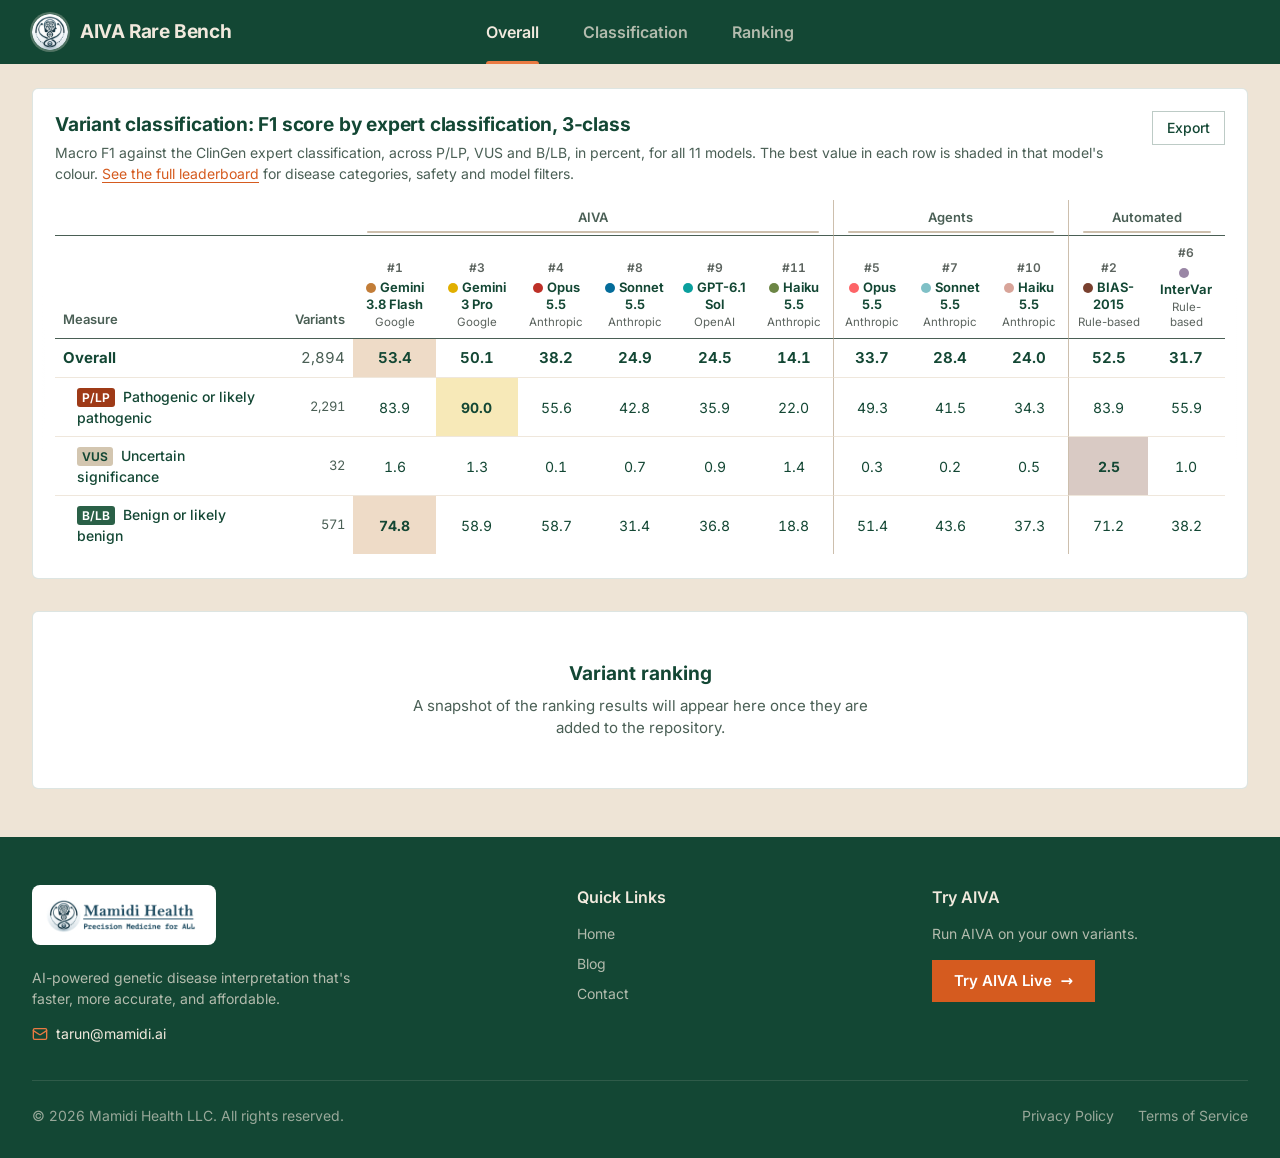
==== commit 6c498a53: "Dashboard: Overall landing tab, Claude Code method label, footer wordmark Add an Overall section as " ====
--- a/dashboard/index.html
+++ b/dashboard/index.html
@@ -42,7 +42,9 @@
 }
 
 * { box-sizing: border-box; }
-html { -webkit-text-size-adjust: 100%; }
+/* No elastic overscroll: on macOS it pulls the page past its edges and shows
+   the beige page colour above the green header. */
+html { -webkit-text-size-adjust: 100%; overscroll-behavior-y: none; }
 body {
   margin: 0;
   background: var(--page);
@@ -62,7 +64,7 @@
 @media (min-width: 768px) { .wrap { padding: 0 32px; } }
 
 /* Header: the green bar holds the benchmark tabs (centred) and system buttons */
-.app-header {
+.app-header, .site-footer {
   --bar: #134734; --bar-ink: #f1e9dd; --bar-ink-2: rgba(241, 233, 221, 0.72);
   --bar-line: rgba(241, 233, 221, 0.28); --bar-accent: #ea7a42;
   background: var(--bar); color: var(--bar-ink);
@@ -254,8 +256,35 @@
 .btn:disabled { opacity: 0.5; cursor: default; }
 .toast { position: fixed; bottom: 20px; left: 50%; transform: translateX(-50%); background: var(--text); color: var(--surface); padding: 9px 14px; border-radius: 8px; font-size: 14px; z-index: 110; max-width: calc(100vw - 32px); }
 
-footer { color: var(--muted); font-size: 13px; padding-top: 24px; }
-footer:empty { display: none; }
+.page-note { margin: 0; color: var(--muted); font-size: 13px; padding-top: 24px; }
+.page-note:empty { display: none; }
+
+/* Site footer: the company footer from mamidi.ai, plus the benchmark's provenance */
+.site-footer :focus-visible { outline-color: var(--bar-ink); }
+.sf-grid { display: grid; grid-template-columns: minmax(0, 1.6fr) minmax(0, 1fr) minmax(0, 1fr); gap: 32px 40px; padding: 48px 0 32px; }
+.site-footer h3 { margin: 0 0 14px; font-size: 16px; font-weight: 600; color: var(--bar-ink); }
+.site-footer p, .site-footer li { font-size: 14px; color: var(--bar-ink-2); }
+.site-footer p { margin: 0; }
+.site-footer ul { list-style: none; margin: 0; padding: 0; display: grid; gap: 9px; }
+.site-footer a { color: var(--bar-ink-2); text-decoration: none; transition: color 0.15s; }
+.site-footer a:hover { color: var(--bar-accent); }
+.sf-brand .sf-mail { color: var(--bar-ink); }
+.sf-logo { display: inline-block; margin-bottom: 16px; padding: 10px 12px; background: #ffffff; border-radius: 8px; }
+.sf-logo img { display: block; height: 40px; width: auto; }
+.sf-brand p { max-width: 36ch; margin-bottom: 14px; }
+.sf-mail { display: inline-flex; align-items: center; gap: 8px; font-size: 14px; }
+.sf-mail svg { color: var(--bar-accent); flex-shrink: 0; }
+.sf-bottom { display: flex; flex-wrap: wrap; align-items: center; justify-content: space-between; gap: 12px 24px; padding: 24px 0 32px; border-top: 1px solid rgba(241, 233, 221, 0.12); }
+.sf-bottom p, .sf-bottom a { font-size: 14px; color: rgba(241, 233, 221, 0.6); }
+.sf-legal { display: flex; gap: 24px; }
+.sf-cta p { margin-bottom: 16px; }
+.site-footer a.sf-btn {
+  display: inline-flex; align-items: center; gap: 8px; padding: 10px 22px;
+  background: #d55b1f; color: #ffffff; font-size: 15px; font-weight: 600; transition: background-color 0.15s;
+}
+.site-footer a.sf-btn:hover { background: color-mix(in srgb, #d55b1f 90%, #000); color: #ffffff; }
+@media (max-width: 900px) { .sf-grid { grid-template-columns: repeat(2, minmax(0, 1fr)); } .sf-brand { grid-column: 1 / -1; } }
+@media (max-width: 560px) { .sf-grid { grid-template-columns: minmax(0, 1fr); padding-top: 36px; } }
 .card-head > .legend { order: 10; flex-basis: 100%; }
 .card-head > .fig-export { margin-left: auto; }
 .card-head > .controls + .fig-export, .card-head > .seg + .fig-export, .card-head > .field + .fig-export { margin-left: 0; }
@@ -263,8 +292,11 @@
 
 /* Leaderboard landing */
 
-/* Ranking section hides the classification chrome */
-body[data-section="ranking"] .tab-bar, body[data-section="ranking"] .cls-only, body[data-section="ranking"] footer { display: none; }
+/* Overall and Ranking sections hide the classification chrome */
+body[data-section="ranking"] .tab-bar, body[data-section="ranking"] .cls-only, body[data-section="ranking"] #archivedNote,
+body[data-section="overall"] .tab-bar, body[data-section="overall"] .cls-only { display: none; }
+.ov-link { appearance: none; border: 0; background: none; padding: 0; color: var(--accent); font: inherit; cursor: pointer; text-decoration: underline; text-underline-offset: 3px; }
+.ov-link:hover { color: color-mix(in srgb, var(--accent) 80%, #000); }
 .rank-empty { padding: 48px 24px; text-align: center; }
 .rank-empty h3 { margin: 0; font-size: 19px; font-weight: 700; }
 .rank-empty p { margin: 6px auto 0; color: var(--text-2); max-width: 52ch; }
@@ -343,7 +375,8 @@
 th.lbt-nh { text-align: right; font-size: 13px; font-weight: 600; color: var(--text-2); min-width: 84px; }
 table.lbt th.lbt-model { text-align: center; min-width: 76px; max-width: 120px; white-space: normal; }
 .lbt-name { appearance: none; border: 0; background: none; padding: 0; font: inherit; color: var(--text); cursor: pointer; display: flex; flex-direction: column; align-items: center; gap: 2px; width: 100%; }
-.lbt-name:hover .lbt-label { text-decoration: underline; text-underline-offset: 3px; }
+button.lbt-name:hover .lbt-label { text-decoration: underline; text-underline-offset: 3px; }
+.lbt-name.lbt-static { cursor: default; }
 .lbt-rank { font-size: 12px; font-weight: 600; color: var(--muted); font-variant-numeric: tabular-nums; }
 .lbt-label { font-size: 13px; font-weight: 650; line-height: 1.3; text-align: center; white-space: normal; overflow-wrap: anywhere; }
 .lbt-label .swatch { margin-right: 4px; }
@@ -457,6 +490,7 @@
       <h1>AIVA Rare Bench</h1>
     </div>
     <nav class="sections" role="tablist" aria-label="Benchmarks">
+      <button class="section-tab" role="tab" type="button" data-section="overall">Overall</button>
       <button class="section-tab" role="tab" type="button" data-section="classification">Classification</button>
       <button class="section-tab" role="tab" type="button" data-section="ranking">Ranking</button>
     </nav>
@@ -522,6 +556,25 @@
 
 <main class="wrap">
 
+  <!-- OVERALL: a snapshot of each benchmark -->
+  <section class="view" id="view-overall" role="tabpanel" hidden>
+    <h2 class="sr-only">Overall</h2>
+    <div class="card fig-main lb-card" data-static>
+      <div class="card-head">
+        <div>
+          <h3>Variant classification: F1 score by expert classification, 3-class</h3>
+          <p id="ovSub"></p>
+        </div>
+      </div>
+      <div class="table-wrap"><table id="ovTable" class="lbt"></table></div>
+      <p class="note" id="ovNote"></p>
+    </div>
+    <div class="card rank-empty" data-static>
+      <h3>Variant ranking</h3>
+      <p>A snapshot of the ranking results will appear here once they are added to the repository.</p>
+    </div>
+  </section>
+
   <!-- LEADERBOARD -->
   <section class="view" id="view-leaderboard" role="tabpanel">
     <h2 class="sr-only">Leaderboard</h2>
@@ -595,15 +648,47 @@
     </div>
   </section>
 
-  <footer id="footer"></footer>
+  <p class="page-note" id="archivedNote"></p>
 </main>
+
+<footer class="site-footer">
+  <div class="wrap">
+    <div class="sf-grid">
+      <div class="sf-brand">
+        <a class="sf-logo" href="https://mamidi.ai/" target="_blank" rel="noopener"><img src="[data-uri]" alt="Mamidi Health" width="160" height="40"></a>
+        <p>AI-powered genetic disease interpretation that's faster, more accurate, and affordable.</p>
+        <a class="sf-mail" href="mailto:tarun@mamidi.ai"><svg width="16" height="16" viewBox="0 0 24 24" fill="none" stroke="currentColor" stroke-width="2" stroke-linecap="round" stroke-linejoin="round" aria-hidden="true"><rect x="2" y="4" width="20" height="16" rx="2"/><path d="m22 7-8.97 5.7a1.94 1.94 0 0 1-2.06 0L2 7"/></svg>tarun@mamidi.ai</a>
+      </div>
+      <div>
+        <h3>Quick Links</h3>
+        <ul>
+          <li><a href="https://mamidi.ai/" target="_blank" rel="noopener">Home</a></li>
+          <li><a href="https://mamidi.ai/blogs" target="_blank" rel="noopener">Blog</a></li>
+          <li><a href="https://mamidi.ai/contact" target="_blank" rel="noopener">Contact</a></li>
+        </ul>
+      </div>
+      <div class="sf-cta">
+        <h3>Try AIVA</h3>
+        <p>Run AIVA on your own variants.</p>
+        <a class="sf-btn" href="https://chat.aivaportal.com" target="_blank" rel="noopener">Try AIVA Live <span aria-hidden="true">&rarr;</span></a>
+      </div>
+    </div>
+    <div class="sf-bottom">
+      <p>&copy; <span id="sfYear">2026</span> Mamidi Health LLC. All rights reserved.</p>
+      <nav class="sf-legal" aria-label="Legal">
+        <a href="https://mamidi.ai/privacy-policy" target="_blank" rel="noopener">Privacy Policy</a>
+        <a href="https://mamidi.ai/terms-of-service" target="_blank" rel="noopener">Terms of Service</a>
+      </nav>
+    </div>
+  </div>
+</footer>
 
 
 <div id="tip" hidden></div>
 <div class="toast" id="toast" hidden></div>
 
 <script>
-window.BENCHMARK_DATA = {"metadata":{"title":"AIVA Rare Bench","subtitle":"Anthropic Claude vs Frontiers & Classical Baselines on ClinGen Curated Variant Classification","evaluation_date":"November 05, 2026","total_variants":2894,"categories":["Cancer Predisposition","Metabolic Disorders","Cardiovascular Disorders","Hematologic Disorders","Immunodeficiency Disorders","Neurodevelopmental Disorders","Neuromuscular Disorders","Ophthalmologic Disorders","Hearing Disorders","RASopathies","Vascular Disorders","Epilepsy / Neurological","Other"],"classification_labels":["Pathogenic","Likely Pathogenic","Uncertain Significance","Likely Benign","Benign"],"direction_labels":["pathogenic","vus","benign"]},"models":[{"key":"aiva_opus_rerun","name":"Opus 5.5","short_name":"Opus 5.5","family":"Anthropic","is_anthropic":true,"type":"AIVA agent","color":"#BD3027","color_dark":"#D04438","description":"AIVA agent","section":"aiva","evaluated_count":2894,"total_cohort":2894,"coverage_pct":100.0,"exact_accuracy":12.27,"directional_accuracy":39.22,"macro_f1_5":17.48,"macro_f1_3":38.17,"critical_error_count":2,"critical_error_rate":0.07,"false_pathogenic_count":0,"false_benign_count":2,"avg_latency_sec":38.5,"per_class_5":{"Pathogenic":{"precision":93.85,"recall":9.18,"f1":16.72,"support":1329,"tp":122,"fp":8,"fn":1207},"Likely Pathogenic":{"precision":14.47,"recall":11.54,"f1":12.84,"support":962,"tp":111,"fp":656,"fn":851},"Uncertain Significance":{"precision":0.06,"recall":3.12,"f1":0.11,"support":32,"tp":1,"fp":1726,"fn":31},"Likely Benign":{"precision":40.66,"recall":21.89,"f1":28.46,"support":338,"tp":74,"fp":108,"fn":264},"Benign":{"precision":53.41,"recall":20.17,"f1":29.28,"support":233,"tp":47,"fp":41,"fn":186}},"per_class_3":{"pathogenic":{"precision":98.89,"recall":38.72,"f1":55.65,"support":2291},"vus":{"precision":0.06,"recall":3.12,"f1":0.11,"support":32},"benign":{"precision":91.48,"recall":43.26,"f1":58.74,"support":571}}},{"key":"aiva_sonnet_rerun","name":"Sonnet 5.5","short_name":"Sonnet 5.5","family":"Anthropic","is_anthropic":true,"type":"AIVA agent","color":"#046C9A","color_dark":"#237CAB","description":"AIVA agent","section":"aiva","evaluated_count":2894,"total_cohort":2894,"coverage_pct":100.0,"exact_accuracy":3.49,"directional_accuracy":25.64,"macro_f1_5":4.86,"macro_f1_3":24.95,"critical_error_count":1,"critical_error_rate":0.03,"false_pathogenic_count":0,"false_benign_count":1,"avg_latency_sec":36.7,"per_class_5":{"Pathogenic":{"precision":89.29,"recall":1.88,"f1":3.68,"support":1329,"tp":25,"fp":3,"fn":1304},"Likely Pathogenic":{"precision":7.28,"recall":4.57,"f1":5.62,"support":962,"tp":44,"fp":560,"fn":918},"Uncertain Significance":{"precision":0.33,"recall":21.88,"f1":0.65,"support":32,"tp":7,"fp":2126,"fn":25},"Likely Benign":{"precision":16.85,"recall":4.44,"f1":7.03,"support":338,"tp":15,"fp":74,"fn":323},"Benign":{"precision":25.0,"recall":4.29,"f1":7.33,"support":233,"tp":10,"fp":30,"fn":223}},"per_class_3":{"pathogenic":{"precision":98.89,"recall":27.28,"f1":42.76,"support":2291},"vus":{"precision":0.33,"recall":21.88,"f1":0.65,"support":32},"benign":{"precision":85.27,"recall":19.26,"f1":31.43,"support":571}}},{"key":"aiva_haiku_rerun","name":"Haiku 5.5","short_name":"Haiku 5.5","family":"Anthropic","is_anthropic":true,"type":"AIVA agent","color":"#6C8645","color_dark":"#6C8645","description":"AIVA agent","section":"aiva","evaluated_count":2894,"total_cohort":2894,"coverage_pct":100.0,"exact_accuracy":1.62,"directional_accuracy":12.54,"macro_f1_5":2.12,"macro_f1_3":14.07,"critical_error_count":7,"critical_error_rate":0.24,"false_pathogenic_count":0,"false_benign_count":7,"avg_latency_sec":37.9,"per_class_5":{"Pathogenic":{"precision":85.71,"recall":0.9,"f1":1.79,"support":1329,"tp":12,"fp":2,"fn":1317},"Likely Pathogenic":{"precision":2.2,"recall":0.62,"f1":0.97,"support":962,"tp":6,"fp":267,"fn":956},"Uncertain Significance":{"precision":0.71,"recall":56.25,"f1":1.41,"support":32,"tp":18,"fp":2510,"fn":14},"Likely Benign":{"precision":16.67,"recall":2.37,"f1":4.15,"support":338,"tp":8,"fp":40,"fn":330},"Benign":{"precision":9.68,"recall":1.29,"f1":2.27,"support":233,"tp":3,"fp":28,"fn":230}},"per_class_3":{"pathogenic":{"precision":98.95,"recall":12.4,"f1":22.03,"support":2291},"vus":{"precision":0.71,"recall":56.25,"f1":1.41,"support":32},"benign":{"precision":77.22,"recall":10.68,"f1":18.77,"support":571}}},{"key":"claude_code_opus","name":"Opus 5.5","short_name":"Opus 5.5","family":"Anthropic","is_anthropic":true,"type":"Direct prompt (Claude Code)","color":"#FD6467","color_dark":"#FD6467","description":"Direct prompt (Claude Code)","section":"agent","evaluated_count":2894,"total_cohort":2894,"coverage_pct":100.0,"exact_accuracy":5.04,"directional_accuracy":33.21,"macro_f1_5":6.15,"macro_f1_3":33.67,"critical_error_count":3,"critical_error_rate":0.1,"false_pathogenic_count":1,"false_benign_count":2,"avg_latency_sec":0.0,"per_class_5":{"Pathogenic":{"precision":2.78,"recall":0.08,"f1":0.15,"support":1329,"tp":1,"fp":35,"fn":1328},"Likely Pathogenic":{"precision":12.93,"recall":9.77,"f1":11.13,"support":962,"tp":94,"fp":633,"fn":868},"Uncertain Significance":{"precision":0.16,"recall":9.38,"f1":0.31,"support":32,"tp":3,"fp":1901,"fn":29},"Likely Benign":{"precision":20.18,"recall":13.02,"f1":15.83,"support":338,"tp":44,"fp":174,"fn":294},"Benign":{"precision":44.44,"recall":1.72,"f1":3.31,"support":233,"tp":4,"fp":5,"fn":229}},"per_class_3":{"pathogenic":{"precision":98.69,"recall":32.87,"f1":49.31,"support":2291},"vus":{"precision":0.16,"recall":9.38,"f1":0.31,"support":32},"benign":{"precision":90.31,"recall":35.9,"f1":51.38,"support":571}}},{"key":"claude_code_sonnet","name":"Sonnet 5.5","short_name":"Sonnet 5.5","family":"Anthropic","is_anthropic":true,"type":"Direct prompt (Claude Code)","color":"#7FC0C6","color_dark":"#7FC0C6","description":"Direct prompt (Claude Code)","section":"agent","evaluated_count":2894,"total_cohort":2894,"coverage_pct":100.0,"exact_accuracy":2.9,"directional_accuracy":26.61,"macro_f1_5":3.97,"macro_f1_3":28.42,"critical_error_count":4,"critical_error_rate":0.14,"false_pathogenic_count":1,"false_benign_count":3,"avg_latency_sec":0.0,"per_class_5":{"Pathogenic":{"precision":5.0,"recall":0.15,"f1":0.29,"support":1329,"tp":2,"fp":38,"fn":1327},"Likely Pathogenic":{"precision":8.76,"recall":5.2,"f1":6.52,"support":962,"tp":50,"fp":521,"fn":912},"Uncertain Significance":{"precision":0.1,"recall":6.25,"f1":0.19,"support":32,"tp":2,"fp":2090,"fn":30},"Likely Benign":{"precision":14.75,"recall":7.99,"f1":10.36,"support":338,"tp":27,"fp":156,"fn":311},"Benign":{"precision":37.5,"recall":1.29,"f1":2.49,"support":233,"tp":3,"fp":5,"fn":230}},"per_class_3":{"pathogenic":{"precision":98.53,"recall":26.28,"f1":41.49,"support":2291},"vus":{"precision":0.1,"recall":6.25,"f1":0.19,"support":32},"benign":{"precision":86.91,"recall":29.07,"f1":43.57,"support":571}}},{"key":"claude_code_haiku","name":"Haiku 5.5","short_name":"Haiku 5.5","family":"Anthropic","is_anthropic":true,"type":"Direct prompt (Claude Code)","color":"#D8A499","color_dark":"#D8A499","description":"Direct prompt (Claude Code)","section":"agent","evaluated_count":2894,"total_cohort":2894,"coverage_pct":100.0,"exact_accuracy":2.14,"directional_accuracy":21.35,"macro_f1_5":3.04,"macro_f1_3":24.02,"critical_error_count":9,"critical_error_rate":0.31,"false_pathogenic_count":1,"false_benign_count":8,"avg_latency_sec":0.0,"per_class_5":{"Pathogenic":{"precision":16.67,"recall":0.6,"f1":1.16,"support":1329,"tp":8,"fp":40,"fn":1321},"Likely Pathogenic":{"precision":5.06,"recall":2.29,"f1":3.15,"support":962,"tp":22,"fp":413,"fn":940},"Uncertain Significance":{"precision":0.27,"recall":18.75,"f1":0.53,"support":32,"tp":6,"fp":2241,"fn":26},"Likely Benign":{"precision":15.95,"recall":7.69,"f1":10.38,"support":338,"tp":26,"fp":137,"fn":312},"Benign":{"precision":0.0,"recall":0.0,"f1":0,"support":233,"tp":0,"fp":1,"fn":233}},"per_class_3":{"pathogenic":{"precision":98.34,"recall":20.73,"f1":34.25,"support":2291},"vus":{"precision":0.27,"recall":18.75,"f1":0.53,"support":32},"benign":{"precision":83.54,"recall":23.99,"f1":37.28,"support":571}}},{"key":"aiva_gemini_pro","name":"Gemini 3 Pro","short_name":"Gemini 3 Pro","family":"Google","is_anthropic":false,"type":"AIVA agent","color":"#E1AF00","color_dark":"#E1AF00","description":"AIVA agent","section":"aiva","evaluated_count":2894,"total_cohort":2894,"coverage_pct":100.0,"exact_accuracy":46.2,"directional_accuracy":74.02,"macro_f1_5":33.78,"macro_f1_3":50.08,"critical_error_count":12,"critical_error_rate":0.41,"false_pathogenic_count":11,"false_benign_count":1,"avg_latency_sec":193.5,"per_class_5":{"Pathogenic":{"precision":79.55,"recall":55.91,"f1":65.67,"support":1329,"tp":743,"fp":191,"fn":586},"Likely Pathogenic":{"precision":48.98,"recall":49.79,"f1":49.38,"support":962,"tp":479,"fp":499,"fn":483},"Uncertain Significance":{"precision":0.7,"recall":15.62,"f1":1.33,"support":32,"tp":5,"fp":713,"fn":27},"Likely Benign":{"precision":34.43,"recall":21.6,"f1":26.55,"support":338,"tp":73,"fp":139,"fn":265},"Benign":{"precision":71.15,"recall":15.88,"f1":25.96,"support":233,"tp":37,"fp":15,"fn":196}},"per_class_3":{"pathogenic":{"precision":98.9,"recall":82.54,"f1":89.98,"support":2291},"vus":{"precision":0.7,"recall":15.62,"f1":1.33,"support":32},"benign":{"precision":93.18,"recall":43.08,"f1":58.92,"support":571}}},{"key":"aiva_gemini_flash","name":"Gemini 3.8 Flash","short_name":"Gemini 3.8 Flash","family":"Google","is_anthropic":false,"type":"AIVA agent","color":"#C27D38","color_dark":"#C27D38","description":"AIVA agent","section":"aiva","evaluated_count":2894,"total_cohort":2894,"coverage_pct":100.0,"exact_accuracy":54.01,"directional_accuracy":69.8,"macro_f1_5":49.86,"macro_f1_3":53.42,"critical_error_count":1,"critical_error_rate":0.03,"false_pathogenic_count":0,"false_benign_count":1,"avg_latency_sec":154.4,"per_class_5":{"Pathogenic":{"precision":96.78,"recall":54.33,"f1":69.59,"support":1329,"tp":722,"fp":24,"fn":607},"Likely Pathogenic":{"precision":59.57,"recall":56.96,"f1":58.24,"support":962,"tp":548,"fp":372,"fn":414},"Uncertain Significance":{"precision":0.82,"recall":21.88,"f1":1.58,"support":32,"tp":7,"fp":848,"fn":25},"Likely Benign":{"precision":74.39,"recall":54.14,"f1":62.67,"support":338,"tp":183,"fp":63,"fn":155},"Benign":{"precision":81.1,"recall":44.21,"f1":57.22,"support":233,"tp":103,"fp":24,"fn":130}},"per_class_3":{"pathogenic":{"precision":99.64,"recall":72.46,"f1":83.9,"support":2291},"vus":{"precision":0.82,"recall":21.88,"f1":1.58,"support":32},"benign":{"precision":94.64,"recall":61.82,"f1":74.79,"support":571}}},{"key":"aiva_gpt_sol","name":"GPT-6.1 Sol","short_name":"GPT-6.1 Sol","family":"OpenAI","is_anthropic":false,"type":"AIVA agent","color":"#0A9F9D","color_dark":"#0A9F9D","description":"AIVA agent","section":"aiva","evaluated_count":2894,"total_cohort":2894,"coverage_pct":100.0,"exact_accuracy":4.77,"directional_accuracy":22.39,"macro_f1_5":7.07,"macro_f1_3":24.54,"critical_error_count":13,"critical_error_rate":0.45,"false_pathogenic_count":0,"false_benign_count":13,"avg_latency_sec":56.8,"per_class_5":{"Pathogenic":{"precision":92.73,"recall":3.84,"f1":7.37,"support":1329,"tp":51,"fp":4,"fn":1278},"Likely Pathogenic":{"precision":4.89,"recall":2.29,"f1":3.12,"support":962,"tp":22,"fp":428,"fn":940},"Uncertain Significance":{"precision":0.45,"recall":31.25,"f1":0.89,"support":32,"tp":10,"fp":2211,"fn":22},"Likely Benign":{"precision":39.55,"recall":15.68,"f1":22.46,"support":338,"tp":53,"fp":81,"fn":285},"Benign":{"precision":5.88,"recall":0.86,"f1":1.5,"support":233,"tp":2,"fp":32,"fn":231}},"per_class_3":{"pathogenic":{"precision":99.41,"recall":21.91,"f1":35.91,"support":2291},"vus":{"precision":0.45,"recall":31.25,"f1":0.89,"support":32},"benign":{"precision":80.95,"recall":23.82,"f1":36.81,"support":571}}},{"key":"baseline_bias","name":"BIAS-2015","short_name":"BIAS-2015","family":"Rule-based","is_anthropic":false,"type":"ACMG rules engine","color":"#79402E","color_dark":"#A26552","description":"ACMG rules engine","section":"automated","evaluated_count":2894,"total_cohort":2894,"coverage_pct":100.0,"exact_accuracy":36.66,"directional_accuracy":69.56,"macro_f1_5":28.82,"macro_f1_3":52.54,"critical_error_count":27,"critical_error_rate":0.93,"false_pathogenic_count":17,"false_benign_count":10,"avg_latency_sec":0.0,"per_class_5":{"Pathogenic":{"precision":54.71,"recall":55.91,"f1":55.3,"support":1329,"tp":743,"fp":615,"fn":586},"Likely Pathogenic":{"precision":42.11,"recall":14.97,"f1":22.09,"support":962,"tp":144,"fp":198,"fn":818},"Uncertain Significance":{"precision":1.3,"recall":34.38,"f1":2.51,"support":32,"tp":11,"fp":833,"fn":21},"Likely Benign":{"precision":34.55,"recall":5.62,"f1":9.67,"support":338,"tp":19,"fp":36,"fn":319},"Benign":{"precision":48.81,"recall":61.8,"f1":54.55,"support":233,"tp":144,"fp":151,"fn":89}},"per_class_3":{"pathogenic":{"precision":98.47,"recall":73.07,"f1":83.89,"support":2291},"vus":{"precision":1.3,"recall":34.38,"f1":2.51,"support":32},"benign":{"precision":93.71,"recall":57.44,"f1":71.23,"support":571}}},{"key":"baseline_intervar","name":"InterVar","short_name":"InterVar","family":"Rule-based","is_anthropic":false,"type":"ACMG rules engine","color":"#9986A5","color_dark":"#9986A5","description":"ACMG rules engine","section":"automated","evaluated_count":2894,"total_cohort":2894,"coverage_pct":100.0,"exact_accuracy":13.58,"directional_accuracy":36.35,"macro_f1_5":11.82,"macro_f1_3":31.69,"critical_error_count":41,"critical_error_rate":1.42,"false_pathogenic_count":17,"false_benign_count":24,"avg_latency_sec":0.0,"per_class_5":{"Pathogenic":{"precision":55.12,"recall":5.27,"f1":9.62,"support":1329,"tp":70,"fp":57,"fn":1259},"Likely Pathogenic":{"precision":33.29,"recall":27.75,"f1":30.27,"support":962,"tp":267,"fp":535,"fn":695},"Uncertain Significance":{"precision":0.5,"recall":28.12,"f1":0.99,"support":32,"tp":9,"fp":1778,"fn":23},"Likely Benign":{"precision":26.4,"recall":13.91,"f1":18.22,"support":338,"tp":47,"fp":131,"fn":291},"Benign":{"precision":0,"recall":0.0,"f1":0,"support":233,"tp":0,"fp":0,"fn":233}},"per_class_3":{"pathogenic":{"precision":96.88,"recall":39.28,"f1":55.9,"support":2291},"vus":{"precision":0.5,"recall":28.12,"f1":0.99,"support":32},"benign":{"precision":80.34,"recall":25.04,"f1":38.18,"support":571}}}],"confusion_matrices":{"aiva_opus_rerun":{"matrix_5":[[122,646,559,2,0],[8,111,843,0,0],[0,10,1,13,8],[0,0,231,74,33],[0,0,93,93,47]],"matrix_3":[[887,1402,2],[10,1,21],[0,324,247]],"labels_5":["Pathogenic","Likely Pathogenic","Uncertain Significance","Likely Benign","Benign"],"labels_3":["pathogenic","vus","benign"]},"aiva_sonnet_rerun":{"matrix_5":[[25,553,750,1,0],[3,44,915,0,0],[0,7,7,11,7],[0,0,300,15,23],[0,0,161,62,10]],"matrix_3":[[625,1665,1],[7,7,18],[0,461,110]],"labels_5":["Pathogenic","Likely Pathogenic","Uncertain Significance","Likely Benign","Benign"],"labels_3":["pathogenic","vus","benign"]},"aiva_haiku_rerun":{"matrix_5":[[12,264,1047,6,0],[2,6,953,0,1],[0,3,18,5,6],[0,0,309,8,21],[0,0,201,29,3]],"matrix_3":[[284,2000,7],[3,18,11],[0,510,61]],"labels_5":["Pathogenic","Likely Pathogenic","Uncertain Significance","Likely Benign","Benign"],"labels_3":["pathogenic","vus","benign"]},"claude_code_opus":{"matrix_5":[[1,624,703,1,0],[34,94,833,1,0],[1,8,3,20,0],[0,1,288,44,5],[0,0,77,152,4]],"matrix_3":[[753,1536,2],[9,3,20],[1,365,205]],"labels_5":["Pathogenic","Likely Pathogenic","Uncertain Significance","Likely Benign","Benign"],"labels_3":["pathogenic","vus","benign"]},"claude_code_sonnet":{"matrix_5":[[2,513,813,1,0],[37,50,873,2,0],[1,7,2,22,0],[0,1,305,27,5],[0,0,99,131,3]],"matrix_3":[[602,1686,3],[8,2,22],[1,404,166]],"labels_5":["Pathogenic","Likely Pathogenic","Uncertain Significance","Likely Benign","Benign"],"labels_3":["pathogenic","vus","benign"]},"claude_code_haiku":{"matrix_5":[[8,406,911,4,0],[39,22,897,4,0],[1,6,6,19,0],[0,1,310,26,1],[0,0,123,110,0]],"matrix_3":[[475,1808,8],[7,6,19],[1,433,137]],"labels_5":["Pathogenic","Likely Pathogenic","Uncertain Significance","Likely Benign","Benign"],"labels_3":["pathogenic","vus","benign"]},"aiva_gemini_pro":{"matrix_5":[[743,486,99,1,0],[183,479,300,0,0],[2,8,5,16,1],[3,2,246,73,14],[3,3,68,122,37]],"matrix_3":[[1891,399,1],[10,5,17],[11,314,246]],"labels_5":["Pathogenic","Likely Pathogenic","Uncertain Significance","Likely Benign","Benign"],"labels_3":["pathogenic","vus","benign"]},"aiva_gemini_flash":{"matrix_5":[[722,366,240,1,0],[24,548,390,0,0],[0,6,7,13,6],[0,0,137,183,18],[0,0,81,49,103]],"matrix_3":[[1660,630,1],[6,7,19],[0,218,353]],"labels_5":["Pathogenic","Likely Pathogenic","Uncertain Significance","Likely Benign","Benign"],"labels_3":["pathogenic","vus","benign"]},"aiva_gpt_sol":{"matrix_5":[[51,425,844,7,2],[4,22,932,2,2],[0,3,10,14,5],[0,0,262,53,23],[0,0,173,58,2]],"matrix_3":[[502,1776,13],[3,10,19],[0,435,136]],"labels_5":["Pathogenic","Likely Pathogenic","Uncertain Significance","Likely Benign","Benign"],"labels_3":["pathogenic","vus","benign"]},"baseline_bias":{"matrix_5":[[743,186,395,4,1],[601,144,212,5,0],[6,3,11,6,6],[5,8,162,19,144],[3,1,64,21,144]],"matrix_3":[[1674,607,10],[9,11,12],[17,226,328]],"labels_5":["Pathogenic","Likely Pathogenic","Uncertain Significance","Likely Benign","Benign"],"labels_3":["pathogenic","vus","benign"]},"baseline_intervar":{"matrix_5":[[70,516,730,13,0],[47,267,637,11,0],[6,6,9,11,0],[2,10,279,47,0],[2,3,132,96,0]],"matrix_3":[[900,1367,24],[12,9,11],[17,411,143]],"labels_5":["Pathogenic","Likely Pathogenic","Uncertain Significance","Likely Benign","Benign"],"labels_3":["pathogenic","vus","benign"]}},"categories_data":{"aiva_opus_rerun":{"Cancer Predisposition":{"count":581,"exact_correct":143,"directional_correct":283,"matrix_5":[[64,80,62,0,0],[2,23,75,0,0],[0,4,1,7,3],[0,0,116,45,8],[0,0,31,50,10]],"exact_accuracy":24.61,"directional_accuracy":48.71,"macro_f1":24.2,"macro_f1_3":43.41,"plp_f1":34.64,"vus_f1":0.67,"blb_f1":25.54},"Metabolic Disorders":{"count":1094,"exact_correct":76,"directional_correct":363,"matrix_5":[[31,275,253,0,0],[3,36,431,0,0],[0,1,0,3,2],[0,0,32,3,1],[0,0,9,8,6]],"exact_accuracy":6.95,"directional_accuracy":33.18,"macro_f1":13.83,"macro_f1_3":31.36,"plp_f1":9.83,"vus_f1":0,"blb_f1":24.75},"Cardiovascular Disorders":{"count":133,"exact_correct":8,"directional_correct":51,"matrix_5":[[0,37,31,0,0],[0,1,46,0,0],[0,0,0,0,0],[0,0,3,2,2],[0,0,2,4,5]],"exact_accuracy":6.02,"directional_accuracy":38.35,"macro_f1":22.17,"macro_f1_3":66.77,"plp_f1":1.18,"vus_f1":0,"blb_f1":43.16},"Hematologic Disorders":{"count":298,"exact_correct":39,"directional_correct":135,"matrix_5":[[13,91,51,0,0],[1,23,93,0,0],[0,2,0,0,1],[0,0,14,0,3],[0,0,2,1,3]],"exact_accuracy":13.09,"directional_accuracy":45.3,"macro_f1":16.25,"macro_f1_3":36.28,"plp_f1":17.56,"vus_f1":0,"blb_f1":23.08},"Immunodeficiency Disorders":{"count":80,"exact_correct":11,"directional_correct":32,"matrix_5":[[1,20,14,0,0],[0,9,29,0,0],[0,2,0,0,1],[0,0,2,1,1],[0,0,0,0,0]],"exact_accuracy":13.75,"directional_accuracy":40.0,"macro_f1":17.91,"macro_f1_3":38.09,"plp_f1":15.82,"vus_f1":0,"blb_f1":20.0},"Neurodevelopmental Disorders":{"count":182,"exact_correct":17,"directional_correct":55,"matrix_5":[[4,11,27,0,0],[0,1,26,0,0],[0,0,0,0,0],[0,0,31,6,8],[0,0,43,19,6]],"exact_accuracy":9.34,"directional_accuracy":30.22,"macro_f1":13.57,"macro_f1_3":44.48,"plp_f1":11.26,"vus_f1":0,"blb_f1":15.88},"Neuromuscular Disorders":{"count":169,"exact_correct":14,"directional_correct":67,"matrix_5":[[3,50,29,0,0],[0,7,56,0,0],[0,1,0,1,0],[0,0,14,3,1],[0,0,1,2,1]],"exact_accuracy":8.28,"directional_accuracy":39.64,"macro_f1":15.39,"macro_f1_3":34.97,"plp_f1":9.31,"vus_f1":0,"blb_f1":29.16},"Ophthalmologic Disorders":{"count":98,"exact_correct":11,"directional_correct":30,"matrix_5":[[3,19,25,0,0],[0,6,36,0,0],[0,0,0,2,0],[0,0,5,2,0],[0,0,0,0,0]],"exact_accuracy":11.22,"directional_accuracy":30.61,"macro_f1":16.57,"macro_f1_3":28.07,"plp_f1":14.96,"vus_f1":0,"blb_f1":18.18},"Hearing Disorders":{"count":79,"exact_correct":4,"directional_correct":26,"matrix_5":[[0,17,20,2,0],[0,2,29,0,0],[0,0,0,0,0],[0,0,1,2,5],[0,0,1,0,0]],"exact_accuracy":5.06,"directional_accuracy":32.91,"macro_f1":10.33,"macro_f1_3":60.24,"plp_f1":4.0,"vus_f1":0,"blb_f1":16.66},"RASopathies":{"count":153,"exact_correct":29,"directional_correct":84,"matrix_5":[[3,40,40,0,0],[2,2,14,0,0],[0,0,0,0,1],[0,0,10,8,4],[0,0,4,9,16]],"exact_accuracy":18.95,"directional_accuracy":54.9,"macro_f1":23.7,"macro_f1_3":48.89,"plp_f1":6.74,"vus_f1":0,"blb_f1":52.52},"Vascular Disorders":{"count":16,"exact_correct":1,"directional_correct":6,"matrix_5":[[0,5,5,0,0],[0,0,4,0,0],[0,0,0,0,0],[0,0,1,1,0],[0,0,0,0,0]],"exact_accuracy":6.25,"directional_accuracy":37.5,"macro_f1":22.22,"macro_f1_3":59.65,"plp_f1":0.0,"vus_f1":0,"blb_f1":33.34},"Epilepsy / Neurological":{"count":11,"exact_correct":2,"directional_correct":3,"matrix_5":[[0,1,2,0,0],[0,1,4,0,0],[0,0,0,0,0],[0,0,2,1,0],[0,0,0,0,0]],"exact_accuracy":18.18,"directional_accuracy":27.27,"macro_f1":26.19,"macro_f1_3":45.0,"plp_f1":14.29,"vus_f1":0,"blb_f1":25.0}},"aiva_sonnet_rerun":{"Cancer Predisposition":{"count":581,"exact_correct":52,"directional_correct":187,"matrix_5":[[20,98,88,0,0],[1,15,84,0,0],[0,1,5,7,2],[0,0,157,8,4],[0,0,55,32,4]],"exact_accuracy":8.95,"directional_accuracy":32.19,"macro_f1":9.89,"macro_f1_3":31.18,"plp_f1":15.82,"vus_f1":2.48,"blb_f1":7.66},"Metabolic Disorders":{"count":1094,"exact_correct":19,"directional_correct":251,"matrix_5":[[5,225,329,0,0],[1,10,459,0,0],[0,1,2,1,2],[0,0,35,0,1],[0,0,16,5,2]],"exact_accuracy":1.74,"directional_accuracy":22.94,"macro_f1":3.87,"macro_f1_3":20.42,"plp_f1":2.3,"vus_f1":0.47,"blb_f1":7.14},"Cardiovascular Disorders":{"count":133,"exact_correct":0,"directional_correct":40,"matrix_5":[[0,29,39,0,0],[0,0,47,0,0],[0,0,0,0,0],[0,0,5,0,2],[0,0,2,9,0]],"exact_accuracy":0.0,"directional_accuracy":30.08,"macro_f1":0.0,"macro_f1_3":58.07,"plp_f1":0.0,"vus_f1":0,"blb_f1":0.0},"Hematologic Disorders":{"count":298,"exact_correct":5,"directional_correct":87,"matrix_5":[[0,78,76,1,0],[0,4,113,0,0],[0,2,0,0,1],[0,0,14,1,2],[0,0,4,2,0]],"exact_accuracy":1.68,"directional_accuracy":29.19,"macro_f1":2.7,"macro_f1_3":26.47,"plp_f1":1.99,"vus_f1":0,"blb_f1":4.76},"Immunodeficiency Disorders":{"count":80,"exact_correct":10,"directional_correct":28,"matrix_5":[[0,17,18,0,0],[0,9,29,0,0],[0,2,0,0,1],[0,0,2,1,1],[0,0,0,0,0]],"exact_accuracy":12.5,"directional_accuracy":35.0,"macro_f1":16.82,"macro_f1_3":36.21,"plp_f1":13.63,"vus_f1":0,"blb_f1":20.0},"Neurodevelopmental Disorders":{"count":182,"exact_correct":3,"directional_correct":19,"matrix_5":[[0,3,39,0,0],[1,0,26,0,0],[0,0,0,0,0],[0,0,37,2,6],[0,0,61,6,1]],"exact_accuracy":1.65,"directional_accuracy":10.44,"macro_f1":2.56,"macro_f1_3":17.2,"plp_f1":0.0,"vus_f1":0,"blb_f1":5.11},"Neuromuscular Disorders":{"count":169,"exact_correct":5,"directional_correct":45,"matrix_5":[[0,39,43,0,0],[0,3,60,0,0],[0,1,0,1,0],[0,0,16,1,1],[0,0,3,0,1]],"exact_accuracy":2.96,"directional_accuracy":26.63,"macro_f1":9.8,"macro_f1_3":22.59,"plp_f1":2.83,"vus_f1":0,"blb_f1":21.66},"Ophthalmologic Disorders":{"count":98,"exact_correct":1,"directional_correct":16,"matrix_5":[[0,15,32,0,0],[0,0,42,0,0],[0,0,0,2,0],[0,0,6,1,0],[0,0,0,0,0]],"exact_accuracy":1.02,"directional_accuracy":16.33,"macro_f1":5.0,"macro_f1_3":16.28,"plp_f1":0.0,"vus_f1":0,"blb_f1":10.0},"Hearing Disorders":{"count":79,"exact_correct":0,"directional_correct":14,"matrix_5":[[0,12,27,0,0],[0,0,31,0,0],[0,0,0,0,0],[0,0,6,0,2],[0,0,1,0,0]],"exact_accuracy":0.0,"directional_accuracy":17.72,"macro_f1":0.0,"macro_f1_3":32.81,"plp_f1":0.0,"vus_f1":0,"blb_f1":0.0},"RASopathies":{"count":153,"exact_correct":5,"directional_correct":48,"matrix_5":[[0,31,52,0,0],[0,2,16,0,0],[0,0,0,0,1],[0,0,17,1,4],[0,0,19,8,2]],"exact_accuracy":3.27,"directional_accuracy":31.37,"macro_f1":5.08,"macro_f1_3":31.34,"plp_f1":3.92,"vus_f1":0,"blb_f1":8.78},"Vascular Disorders":{"count":16,"exact_correct":0,"directional_correct":5,"matrix_5":[[0,5,5,0,0],[0,0,4,0,0],[0,0,0,0,0],[0,0,2,0,0],[0,0,0,0,0]],"exact_accuracy":0.0,"directional_accuracy":31.25,"macro_f1":0.0,"macro_f1_3":26.31,"plp_f1":0.0,"vus_f1":0,"blb_f1":0.0},"Epilepsy / Neurological":{"count":11,"exact_correct":1,"directional_correct":2,"matrix_5":[[0,1,2,0,0],[0,1,4,0,0],[0,0,0,0,0],[0,0,3,0,0],[0,0,0,0,0]],"exact_accuracy":9.09,"directional_accuracy":18.18,"macro_f1":9.52,"macro_f1_3":20.0,"plp_f1":14.29,"vus_f1":0,"blb_f1":0.0}},"aiva_haiku_rerun":{"Cancer Predisposition":{"count":581,"exact_correct":18,"directional_correct":98,"matrix_5":[[2,58,146,0,0],[1,0,99,0,0],[0,2,9,2,2],[0,0,159,5,5],[0,0,73,16,2]],"exact_accuracy":3.1,"directional_accuracy":16.87,"macro_f1":2.94,"macro_f1_3":18.61,"plp_f1":0.95,"vus_f1":3.59,"blb_f1":4.61},"Metabolic Disorders":{"count":1094,"exact_correct":19,"directional_correct":143,"matrix_5":[[9,116,434,0,0],[0,6,464,0,0],[0,1,3,1,1],[0,0,32,1,3],[0,0,18,5,0]],"exact_accuracy":1.74,"directional_accuracy":13.07,"macro_f1":2.09,"macro_f1_3":16.3,"plp_f1":2.6,"vus_f1":0.63,"blb_f1":2.33},"Cardiovascular Disorders":{"count":133,"exact_correct":1,"directional_correct":34,"matrix_5":[[1,27,40,0,0],[0,0,47,0,0],[0,0,0,0,0],[0,0,5,0,2],[0,0,7,4,0]],"exact_accuracy":0.75,"directional_accuracy":25.56,"macro_f1":0.73,"macro_f1_3":44.58,"plp_f1":1.45,"vus_f1":0,"blb_f1":0.0},"Hematologic Disorders":{"count":298,"exact_correct":3,"directional_correct":19,"matrix_5":[[0,14,136,5,0],[0,0,117,0,0],[0,0,2,0,1],[0,0,15,1,1],[0,0,5,1,0]],"exact_accuracy":1.01,"directional_accuracy":6.38,"macro_f1":1.95,"macro_f1_3":9.99,"plp_f1":0.0,"vus_f1":1.44,"blb_f1":4.17},"Immunodeficiency Disorders":{"count":80,"exact_correct":2,"directional_correct":12,"matrix_5":[[0,9,26,0,0],[0,0,38,0,0],[0,0,2,0,1],[0,0,3,0,1],[0,0,0,0,0]],"exact_accuracy":2.5,"directional_accuracy":15.0,"macro_f1":1.39,"macro_f1_3":20.28,"plp_f1":0.0,"vus_f1":5.56,"blb_f1":0.0},"Neurodevelopmental Disorders":{"count":182,"exact_correct":1,"directional_correct":9,"matrix_5":[[0,2,40,0,0],[1,0,26,0,0],[0,0,0,0,0],[0,0,40,0,5],[0,0,67,0,1]],"exact_accuracy":0.55,"directional_accuracy":4.95,"macro_f1":0.68,"macro_f1_3":9.21,"plp_f1":0.0,"vus_f1":0,"blb_f1":1.35},"Neuromuscular Disorders":{"count":169,"exact_correct":1,"directional_correct":11,"matrix_5":[[0,9,73,0,0],[0,0,63,0,0],[0,0,1,1,0],[0,0,17,0,1],[0,0,4,0,0]],"exact_accuracy":0.59,"directional_accuracy":6.51,"macro_f1":0.25,"macro_f1_3":7.09,"plp_f1":0.0,"vus_f1":1.25,"blb_f1":0.0},"Ophthalmologic Disorders":{"count":98,"exact_correct":1,"directional_correct":7,"matrix_5":[[0,6,40,1,0],[0,0,42,0,0],[0,0,1,1,0],[0,0,7,0,0],[0,0,0,0,0]],"exact_accuracy":1.02,"directional_accuracy":7.14,"macro_f1":0.54,"macro_f1_3":4.93,"plp_f1":0.0,"vus_f1":2.17,"blb_f1":0.0},"Hearing Disorders":{"count":79,"exact_correct":0,"directional_correct":4,"matrix_5":[[0,2,37,0,0],[0,0,30,0,1],[0,0,0,0,0],[0,0,6,0,2],[0,0,1,0,0]],"exact_accuracy":0.0,"directional_accuracy":5.06,"macro_f1":0.0,"macro_f1_3":19.44,"plp_f1":0.0,"vus_f1":0,"blb_f1":0.0},"RASopathies":{"count":153,"exact_correct":1,"directional_correct":24,"matrix_5":[[0,19,64,0,0],[0,0,18,0,0],[0,0,0,0,1],[0,0,20,1,1],[0,0,26,3,0]],"exact_accuracy":0.65,"directional_accuracy":15.69,"macro_f1":1.54,"macro_f1_3":16.4,"plp_f1":0.0,"vus_f1":0,"blb_f1":3.84},"Vascular Disorders":{"count":16,"exact_correct":0,"directional_correct":2,"matrix_5":[[0,2,8,0,0],[0,0,4,0,0],[0,0,0,0,0],[0,0,2,0,0],[0,0,0,0,0]],"exact_accuracy":0.0,"directional_accuracy":12.5,"macro_f1":0.0,"macro_f1_3":12.5,"plp_f1":0.0,"vus_f1":0,"blb_f1":0.0},"Epilepsy / Neurological":{"count":11,"exact_correct":0,"directional_correct":0,"matrix_5":[[0,0,3,0,0],[0,0,5,0,0],[0,0,0,0,0],[0,0,3,0,0],[0,0,0,0,0]],"exact_accuracy":0.0,"directional_accuracy":0.0,"macro_f1":0.0,"macro_f1_3":0.0,"plp_f1":0.0,"vus_f1":0,"blb_f1":0.0}},"claude_code_opus":{"Cancer Predisposition":{"count":581,"exact_correct":20,"directional_correct":199,"matrix_5":[[0,117,89,0,0],[2,4,93,1,0],[0,4,1,10,0],[0,1,152,13,3],[0,0,32,57,2]],"exact_accuracy":3.44,"directional_accuracy":34.25,"macro_f1":3.73,"macro_f1_3":33.52,"plp_f1":1.77,"vus_f1":0.52,"blb_f1":7.29},"Metabolic Disorders":{"count":1094,"exact_correct":57,"directional_correct":359,"matrix_5":[[0,274,285,0,0],[14,52,404,0,0],[0,0,1,5,0],[0,0,32,4,0],[0,0,9,14,0]],"exact_accuracy":5.21,"directional_accuracy":32.82,"macro_f1":5.38,"macro_f1_3":31.28,"plp_f1":6.54,"vus_f1":0.27,"blb_f1":6.78},"Cardiovascular Disorders":{"count":133,"exact_correct":19,"directional_correct":76,"matrix_5":[[0,48,20,0,0],[0,17,30,0,0],[0,0,0,0,0],[0,0,6,1,0],[0,0,1,9,1]],"exact_accuracy":14.29,"directional_accuracy":57.14,"macro_f1":14.7,"macro_f1_3":74.04,"plp_f1":15.18,"vus_f1":0,"blb_f1":14.21},"Hematologic Disorders":{"count":298,"exact_correct":3,"directional_correct":68,"matrix_5":[[0,56,98,1,0],[5,0,112,0,0],[0,2,0,1,0],[0,0,14,3,0],[0,0,2,4,0]],"exact_accuracy":1.01,"directional_accuracy":22.82,"macro_f1":4.62,"macro_f1_3":26.72,"plp_f1":0.0,"vus_f1":0,"blb_f1":11.54},"Immunodeficiency Disorders":{"count":80,"exact_correct":5,"directional_correct":20,"matrix_5":[[0,8,27,0,0],[7,3,28,0,0],[0,2,0,1,0],[0,0,2,2,0],[0,0,0,0,0]],"exact_accuracy":6.25,"directional_accuracy":25.0,"macro_f1":17.23,"macro_f1_3":31.95,"plp_f1":5.88,"vus_f1":0,"blb_f1":28.57},"Neurodevelopmental Disorders":{"count":182,"exact_correct":22,"directional_correct":88,"matrix_5":[[0,21,21,0,0],[1,6,20,0,0],[0,0,0,0,0],[0,0,30,15,0],[0,0,23,44,1]],"exact_accuracy":12.09,"directional_accuracy":48.35,"macro_f1":13.49,"macro_f1_3":63.55,"plp_f1":11.11,"vus_f1":0,"blb_f1":15.88},"Neuromuscular Disorders":{"count":169,"exact_correct":14,"directional_correct":56,"matrix_5":[[0,40,42,0,0],[2,10,51,0,0],[1,0,1,0,0],[0,0,15,3,0],[0,0,4,0,0]],"exact_accuracy":8.28,"directional_accuracy":33.14,"macro_f1":9.6,"macro_f1_3":26.09,"plp_f1":8.85,"vus_f1":1.74,"blb_f1":14.29},"Ophthalmologic Disorders":{"count":98,"exact_correct":2,"directional_correct":21,"matrix_5":[[1,19,27,0,0],[0,1,41,0,0],[0,0,0,2,0],[0,0,7,0,0],[0,0,0,0,0]],"exact_accuracy":2.04,"directional_accuracy":21.43,"macro_f1":1.85,"macro_f1_3":12.73,"plp_f1":3.7,"vus_f1":0,"blb_f1":0.0},"Hearing Disorders":{"count":79,"exact_correct":3,"directional_correct":9,"matrix_5":[[0,4,35,0,0],[1,1,29,0,0],[0,0,0,0,0],[0,0,6,2,0],[0,0,0,1,0]],"exact_accuracy":3.8,"directional_accuracy":11.39,"macro_f1":10.48,"macro_f1_3":32.9,"plp_f1":2.78,"vus_f1":0,"blb_f1":18.18},"RASopathies":{"count":153,"exact_correct":1,"directional_correct":62,"matrix_5":[[0,34,49,0,0],[2,0,16,0,0],[0,0,0,1,0],[0,0,19,1,2],[0,0,6,23,0]],"exact_accuracy":0.65,"directional_accuracy":40.52,"macro_f1":0.85,"macro_f1_3":39.74,"plp_f1":0.0,"vus_f1":0,"blb_f1":2.13},"Vascular Disorders":{"count":16,"exact_correct":0,"directional_correct":3,"matrix_5":[[0,3,7,0,0],[0,0,4,0,0],[0,0,0,0,0],[0,0,2,0,0],[0,0,0,0,0]],"exact_accuracy":0.0,"directional_accuracy":18.75,"macro_f1":0.0,"macro_f1_3":17.64,"plp_f1":0.0,"vus_f1":0,"blb_f1":0.0},"Epilepsy / Neurological":{"count":11,"exact_correct":0,"directional_correct":0,"matrix_5":[[0,0,3,0,0],[0,0,5,0,0],[0,0,0,0,0],[0,0,3,0,0],[0,0,0,0,0]],"exact_accuracy":0.0,"directional_accuracy":0.0,"macro_f1":0.0,"macro_f1_3":0.0,"plp_f1":0.0,"vus_f1":0,"blb_f1":0.0}},"claude_code_sonnet":{"Cancer Predisposition":{"count":581,"exact_correct":20,"directional_correct":197,"matrix_5":[[0,114,92,0,0],[3,4,91,2,0],[0,3,1,11,0],[0,1,152,13,3],[0,0,32,57,2]],"exact_accuracy":3.44,"directional_accuracy":33.91,"macro_f1":3.72,"macro_f1_3":33.26,"plp_f1":1.8,"vus_f1":0.52,"blb_f1":7.25},"Metabolic Disorders":{"count":1094,"exact_correct":28,"directional_correct":282,"matrix_5":[[1,222,336,0,0],[17,23,430,0,0],[0,0,1,5,0],[0,0,33,3,0],[0,0,8,15,0]],"exact_accuracy":2.56,"directional_accuracy":25.78,"macro_f1":3.44,"macro_f1_3":28.29,"plp_f1":3.39,"vus_f1":0.25,"blb_f1":5.08},"Cardiovascular Disorders":{"count":133,"exact_correct":7,"directional_correct":42,"matrix_5":[[0,25,43,0,0],[0,6,41,0,0],[0,0,0,0,0],[0,0,6,1,0],[0,0,1,10,0]],"exact_accuracy":5.26,"directional_accuracy":31.58,"macro_f1":6.62,"macro_f1_3":59.16,"plp_f1":7.69,"vus_f1":0,"blb_f1":5.56},"Hematologic Disorders":{"count":298,"exact_correct":10,"directional_correct":79,"matrix_5":[[0,60,95,0,0],[5,6,106,0,0],[0,2,0,1,0],[0,0,13,4,0],[0,0,2,4,0]],"exact_accuracy":3.36,"directional_accuracy":26.51,"macro_f1":7.45,"macro_f1_3":30.39,"plp_f1":3.25,"vus_f1":0,"blb_f1":15.38},"Immunodeficiency Disorders":{"count":80,"exact_correct":2,"directional_correct":18,"matrix_5":[[0,9,26,0,0],[7,2,29,0,0],[0,2,0,1,0],[0,0,4,0,0],[0,0,0,0,0]],"exact_accuracy":2.5,"directional_accuracy":22.5,"macro_f1":1.96,"macro_f1_3":12.9,"plp_f1":3.92,"vus_f1":0,"blb_f1":0.0},"Neurodevelopmental Disorders":{"count":182,"exact_correct":8,"directional_correct":39,"matrix_5":[[0,7,35,0,0],[2,4,21,0,0],[0,0,0,0,0],[0,0,42,3,0],[0,0,45,22,1]],"exact_accuracy":4.4,"directional_accuracy":21.43,"macro_f1":8.13,"macro_f1_3":34.56,"plp_f1":10.53,"vus_f1":0,"blb_f1":5.73},"Neuromuscular Disorders":{"count":169,"exact_correct":4,"directional_correct":28,"matrix_5":[[0,22,60,0,0],[1,3,59,0,0],[1,0,0,1,0],[0,0,16,1,1],[0,0,4,0,0]],"exact_accuracy":2.37,"directional_accuracy":16.57,"macro_f1":3.36,"macro_f1_3":15.41,"plp_f1":3.41,"vus_f1":0,"blb_f1":5.0},"Ophthalmologic Disorders":{"count":98,"exact_correct":1,"directional_correct":17,"matrix_5":[[1,16,30,0,0],[0,0,42,0,0],[0,0,0,2,0],[0,0,7,0,0],[0,0,0,0,0]],"exact_accuracy":1.02,"directional_accuracy":17.35,"macro_f1":1.04,"macro_f1_3":10.69,"plp_f1":2.08,"vus_f1":0,"blb_f1":0.0},"Hearing Disorders":{"count":79,"exact_correct":0,"directional_correct":8,"matrix_5":[[0,6,32,1,0],[1,0,30,0,0],[0,0,0,0,0],[0,0,8,0,0],[0,0,0,1,0]],"exact_accuracy":0.0,"directional_accuracy":10.13,"macro_f1":0.0,"macro_f1_3":18.18,"plp_f1":0.0,"vus_f1":0,"blb_f1":0.0},"RASopathies":{"count":153,"exact_correct":4,"directional_correct":57,"matrix_5":[[0,29,54,0,0],[1,2,15,0,0],[0,0,0,1,0],[0,0,19,2,1],[0,0,7,22,0]],"exact_accuracy":2.61,"directional_accuracy":37.25,"macro_f1":3.33,"macro_f1_3":37.69,"plp_f1":4.08,"vus_f1":0,"blb_f1":4.25},"Vascular Disorders":{"count":16,"exact_correct":0,"directional_correct":3,"matrix_5":[[0,3,7,0,0],[0,0,4,0,0],[0,0,0,0,0],[0,0,2,0,0],[0,0,0,0,0]],"exact_accuracy":0.0,"directional_accuracy":18.75,"macro_f1":0.0,"macro_f1_3":17.64,"plp_f1":0.0,"vus_f1":0,"blb_f1":0.0},"Epilepsy / Neurological":{"count":11,"exact_correct":0,"directional_correct":0,"matrix_5":[[0,0,3,0,0],[0,0,5,0,0],[0,0,0,0,0],[0,0,3,0,0],[0,0,0,0,0]],"exact_accuracy":0.0,"directional_accuracy":0.0,"macro_f1":0.0,"macro_f1_3":0.0,"plp_f1":0.0,"vus_f1":0,"blb_f1":0.0}},"claude_code_haiku":{"Cancer Predisposition":{"count":581,"exact_correct":19,"directional_correct":178,"matrix_5":[[0,107,98,1,0],[5,4,89,2,0],[0,2,5,8,0],[0,1,157,10,1],[0,0,45,46,0]],"exact_accuracy":3.27,"directional_accuracy":30.64,"macro_f1":2.93,"macro_f1_3":30.6,"plp_f1":1.87,"vus_f1":2.44,"blb_f1":4.23},"Metabolic Disorders":{"count":1094,"exact_correct":26,"directional_correct":237,"matrix_5":[[7,183,369,0,0],[17,11,442,0,0],[0,0,1,5,0],[0,0,29,7,0],[0,0,12,11,0]],"exact_accuracy":2.38,"directional_accuracy":21.66,"macro_f1":5.93,"macro_f1_3":26.36,"plp_f1":2.85,"vus_f1":0.23,"blb_f1":11.87},"Cardiovascular Disorders":{"count":133,"exact_correct":1,"directional_correct":14,"matrix_5":[[0,3,65,0,0],[0,1,45,1,0],[0,0,0,0,0],[0,0,7,0,0],[0,0,1,10,0]],"exact_accuracy":0.75,"directional_accuracy":10.53,"macro_f1":0.98,"macro_f1_3":37.84,"plp_f1":1.96,"vus_f1":0,"blb_f1":0.0},"Hematologic Disorders":{"count":298,"exact_correct":4,"directional_correct":68,"matrix_5":[[0,55,99,1,0],[5,2,110,0,0],[0,2,0,1,0],[0,0,15,2,0],[0,0,2,4,0]],"exact_accuracy":1.34,"directional_accuracy":22.82,"macro_f1":3.65,"macro_f1_3":25.2,"plp_f1":1.14,"vus_f1":0,"blb_f1":8.0},"Immunodeficiency Disorders":{"count":80,"exact_correct":3,"directional_correct":21,"matrix_5":[[0,10,25,0,0],[8,2,27,1,0],[0,2,0,1,0],[0,0,3,1,0],[0,0,0,0,0]],"exact_accuracy":3.75,"directional_accuracy":26.25,"macro_f1":9.07,"macro_f1_3":23.56,"plp_f1":3.84,"vus_f1":0,"blb_f1":14.29},"Neurodevelopmental Disorders":{"count":182,"exact_correct":3,"directional_correct":25,"matrix_5":[[0,3,39,0,0],[1,1,25,0,0],[0,0,0,0,0],[0,0,43,2,0],[0,0,50,18,0]],"exact_accuracy":1.65,"directional_accuracy":13.74,"macro_f1":3.15,"macro_f1_3":21.8,"plp_f1":3.23,"vus_f1":0,"blb_f1":3.08},"Neuromuscular Disorders":{"count":169,"exact_correct":2,"directional_correct":19,"matrix_5":[[0,16,64,2,0],[1,0,62,0,0],[1,0,0,1,0],[0,0,16,2,0],[0,0,4,0,0]],"exact_accuracy":1.18,"directional_accuracy":11.24,"macro_f1":3.48,"macro_f1_3":11.89,"plp_f1":0.0,"vus_f1":0,"blb_f1":8.7},"Ophthalmologic Disorders":{"count":98,"exact_correct":1,"directional_correct":17,"matrix_5":[[1,16,30,0,0],[0,0,42,0,0],[0,0,0,2,0],[0,0,7,0,0],[0,0,0,0,0]],"exact_accuracy":1.02,"directional_accuracy":17.35,"macro_f1":1.04,"macro_f1_3":10.69,"plp_f1":2.08,"vus_f1":0,"blb_f1":0.0},"Hearing Disorders":{"count":79,"exact_correct":0,"directional_correct":5,"matrix_5":[[0,3,36,0,0],[1,0,30,0,0],[0,0,0,0,0],[0,0,8,0,0],[0,0,0,1,0]],"exact_accuracy":0.0,"directional_accuracy":6.33,"macro_f1":0.0,"macro_f1_3":15.41,"plp_f1":0.0,"vus_f1":0,"blb_f1":0.0},"RASopathies":{"count":153,"exact_correct":3,"directional_correct":31,"matrix_5":[[0,7,76,0,0],[1,1,16,0,0],[0,0,0,1,0],[0,0,20,2,0],[0,0,9,20,0]],"exact_accuracy":1.96,"directional_accuracy":20.26,"macro_f1":3.32,"macro_f1_3":25.27,"plp_f1":3.84,"vus_f1":0,"blb_f1":4.45},"Vascular Disorders":{"count":16,"exact_correct":0,"directional_correct":3,"matrix_5":[[0,3,7,0,0],[0,0,4,0,0],[0,0,0,0,0],[0,0,2,0,0],[0,0,0,0,0]],"exact_accuracy":0.0,"directional_accuracy":18.75,"macro_f1":0.0,"macro_f1_3":17.64,"plp_f1":0.0,"vus_f1":0,"blb_f1":0.0},"Epilepsy / Neurological":{"count":11,"exact_correct":0,"directional_correct":0,"matrix_5":[[0,0,3,0,0],[0,0,5,0,0],[0,0,0,0,0],[0,0,3,0,0],[0,0,0,0,0]],"exact_accuracy":0.0,"directional_accuracy":0.0,"macro_f1":0.0,"macro_f1_3":0.0,"plp_f1":0.0,"vus_f1":0,"blb_f1":0.0}},"aiva_gemini_pro":{"Cancer Predisposition":{"count":581,"exact_correct":195,"directional_correct":353,"matrix_5":[[133,69,4,0,0],[41,38,21,0,0],[1,3,2,8,1],[3,2,147,12,5],[2,1,35,43,10]],"exact_accuracy":33.56,"directional_accuracy":60.76,"macro_f1":27.08,"macro_f1_3":45.64,"plp_f1":52.3,"vus_f1":1.79,"blb_f1":14.52},"Metabolic Disorders":{"count":1094,"exact_correct":529,"directional_correct":834,"matrix_5":[[276,226,56,1,0],[63,238,169,0,0],[0,1,1,4,0],[0,0,24,11,1],[0,0,5,15,3]],"exact_accuracy":48.35,"directional_accuracy":76.23,"macro_f1":33.64,"macro_f1_3":50.74,"plp_f1":56.19,"vus_f1":0.77,"blb_f1":27.53},"Cardiovascular Disorders":{"count":133,"exact_correct":68,"directional_correct":118,"matrix_5":[[31,34,3,0,0],[9,29,9,0,0],[0,0,0,0,0],[0,0,2,5,0],[0,0,1,7,3]],"exact_accuracy":51.13,"directional_accuracy":88.72,"macro_f1":51.41,"macro_f1_3":92.7,"plp_f1":55.07,"vus_f1":0,"blb_f1":47.74},"Hematologic Disorders":{"count":298,"exact_correct":150,"directional_correct":232,"matrix_5":[[80,66,9,0,0],[10,64,43,0,0],[0,2,0,1,0],[0,0,11,5,1],[0,0,0,5,1]],"exact_accuracy":50.34,"directional_accuracy":77.85,"macro_f1":35.49,"macro_f1_3":51.91,"plp_f1":58.36,"vus_f1":0,"blb_f1":30.35},"Immunodeficiency Disorders":{"count":80,"exact_correct":46,"directional_correct":68,"matrix_5":[[27,6,2,0,0],[16,18,4,0,0],[0,2,1,0,0],[0,0,4,0,0],[0,0,0,0,0]],"exact_accuracy":57.5,"directional_accuracy":85.0,"macro_f1":34.94,"macro_f1_3":36.22,"plp_f1":62.74,"vus_f1":14.29,"blb_f1":0.0},"Neurodevelopmental Disorders":{"count":182,"exact_correct":73,"directional_correct":118,"matrix_5":[[29,11,2,0,0],[5,19,3,0,0],[0,0,0,0,0],[0,0,33,11,1],[1,2,23,28,14]],"exact_accuracy":40.11,"directional_accuracy":64.84,"macro_f1":49.91,"macro_f1_3":79.4,"plp_f1":69.86,"vus_f1":0,"blb_f1":29.96},"Neuromuscular Disorders":{"count":169,"exact_correct":81,"directional_correct":130,"matrix_5":[[50,26,6,0,0],[18,26,19,0,0],[1,0,0,1,0],[0,0,12,5,1],[0,0,0,4,0]],"exact_accuracy":47.93,"directional_accuracy":76.92,"macro_f1":29.43,"macro_f1_3":50.28,"plp_f1":55.73,"vus_f1":0,"blb_f1":17.85},"Ophthalmologic Disorders":{"count":98,"exact_correct":50,"directional_correct":70,"matrix_5":[[26,14,7,0,0],[6,18,18,0,0],[0,0,1,1,0],[0,0,2,5,0],[0,0,0,0,0]],"exact_accuracy":51.02,"directional_accuracy":71.43,"macro_f1":49.52,"macro_f1_3":55.75,"plp_f1":57.23,"vus_f1":6.67,"blb_f1":38.46},"Hearing Disorders":{"count":79,"exact_correct":38,"directional_correct":56,"matrix_5":[[19,12,8,0,0],[5,13,13,0,0],[0,0,0,0,0],[0,0,1,6,1],[0,0,1,0,0]],"exact_accuracy":48.1,"directional_accuracy":70.89,"macro_f1":48.11,"macro_f1_3":84.93,"plp_f1":53.37,"vus_f1":0,"blb_f1":42.85},"RASopathies":{"count":153,"exact_correct":92,"directional_correct":140,"matrix_5":[[65,16,2,0,0],[8,10,0,0,0],[0,0,0,1,0],[0,0,7,11,4],[0,0,3,20,6]],"exact_accuracy":60.13,"directional_accuracy":91.5,"macro_f1":40.06,"macro_f1_3":62.39,"plp_f1":64.39,"vus_f1":0,"blb_f1":35.75},"Vascular Disorders":{"count":16,"exact_correct":11,"directional_correct":16,"matrix_5":[[5,5,0,0,0],[0,4,0,0,0],[0,0,0,0,0],[0,0,0,2,0],[0,0,0,0,0]],"exact_accuracy":68.75,"directional_accuracy":100.0,"macro_f1":76.07,"macro_f1_3":100.0,"plp_f1":64.1,"vus_f1":0,"blb_f1":50.0},"Epilepsy / Neurological":{"count":11,"exact_correct":4,"directional_correct":7,"matrix_5":[[2,1,0,0,0],[2,2,1,0,0],[0,0,0,0,0],[0,0,3,0,0],[0,0,0,0,0]],"exact_accuracy":36.36,"directional_accuracy":63.64,"macro_f1":35.71,"macro_f1_3":46.66,"plp_f1":53.57,"vus_f1":0,"blb_f1":0.0}},"aiva_gemini_flash":{"Cancer Predisposition":{"count":581,"exact_correct":345,"directional_correct":442,"matrix_5":[[126,59,21,0,0],[3,66,31,0,0],[0,4,2,8,1],[0,0,55,107,7],[0,0,19,28,44]],"exact_accuracy":59.38,"directional_accuracy":76.08,"macro_f1":53.16,"macro_f1_3":58.21,"plp_f1":66.43,"vus_f1":2.8,"blb_f1":65.06},"Metabolic Disorders":{"count":1094,"exact_correct":529,"directional_correct":708,"matrix_5":[[251,164,144,0,0],[8,247,215,0,0],[0,1,0,2,3],[0,0,17,17,2],[0,0,4,5,14]],"exact_accuracy":48.35,"directional_accuracy":64.72,"macro_f1":48.14,"macro_f1_3":51.11,"plp_f1":58.69,"vus_f1":0,"blb_f1":61.67},"Cardiovascular Disorders":{"count":133,"exact_correct":53,"directional_correct":86,"matrix_5":[[28,28,12,0,0],[0,16,31,0,0],[0,0,0,0,0],[0,0,3,4,0],[0,0,1,5,5]],"exact_accuracy":39.85,"directional_accuracy":64.66,"macro_f1":51.5,"macro_f1_3":82.25,"plp_f1":46.75,"vus_f1":0,"blb_f1":56.25},"Hematologic Disorders":{"count":298,"exact_correct":173,"directional_correct":226,"matrix_5":[[88,47,20,0,0],[2,81,34,0,0],[0,0,2,0,1],[0,0,15,0,2],[0,0,2,2,2]],"exact_accuracy":58.05,"directional_accuracy":75.84,"macro_f1":35.92,"macro_f1_3":44.75,"plp_f1":68.98,"vus_f1":5.26,"blb_f1":18.18},"Immunodeficiency Disorders":{"count":80,"exact_correct":53,"directional_correct":64,"matrix_5":[[23,10,2,0,0],[1,24,13,0,0],[0,1,2,0,0],[0,0,0,4,0],[0,0,0,0,0]],"exact_accuracy":66.25,"directional_accuracy":80.0,"macro_f1":65.93,"macro_f1_3":69.29,"plp_f1":71.86,"vus_f1":20.0,"blb_f1":50.0},"Neurodevelopmental Disorders":{"count":182,"exact_correct":56,"directional_correct":77,"matrix_5":[[21,10,11,0,0],[2,8,17,0,0],[0,0,0,0,0],[0,0,28,13,4],[0,0,49,5,14]],"exact_accuracy":30.77,"directional_accuracy":42.31,"macro_f1":43.5,"macro_f1_3":61.44,"plp_f1":50.09,"vus_f1":0,"blb_f1":36.91},"Neuromuscular Disorders":{"count":169,"exact_correct":101,"directional_correct":128,"matrix_5":[[52,23,7,0,0],[3,37,23,0,0],[0,0,1,1,0],[0,0,9,8,1],[0,0,1,0,3]],"exact_accuracy":59.76,"directional_accuracy":75.74,"macro_f1":55.0,"macro_f1_3":53.89,"plp_f1":68.03,"vus_f1":4.65,"blb_f1":67.13},"Ophthalmologic Disorders":{"count":98,"exact_correct":67,"directional_correct":76,"matrix_5":[[26,7,13,1,0],[2,34,6,0,0],[0,0,0,2,0],[0,0,0,7,0],[0,0,0,0,0]],"exact_accuracy":68.37,"directional_accuracy":77.55,"macro_f1":58.4,"macro_f1_3":56.56,"plp_f1":75.63,"vus_f1":0,"blb_f1":41.17},"Hearing Disorders":{"count":79,"exact_correct":48,"directional_correct":59,"matrix_5":[[26,9,4,0,0],[1,18,12,0,0],[0,0,0,0,0],[0,0,3,4,1],[0,0,1,0,0]],"exact_accuracy":60.76,"directional_accuracy":74.68,"macro_f1":51.88,"macro_f1_3":79.27,"plp_f1":70.43,"vus_f1":0,"blb_f1":33.34},"RASopathies":{"count":153,"exact_correct":119,"directional_correct":133,"matrix_5":[[70,7,6,0,0],[2,12,4,0,0],[0,0,0,0,1],[0,0,5,16,1],[0,0,4,4,21]],"exact_accuracy":77.78,"directional_accuracy":86.93,"macro_f1":62.43,"macro_f1_3":61.38,"plp_f1":77.59,"vus_f1":0,"blb_f1":78.48},"Vascular Disorders":{"count":16,"exact_correct":10,"directional_correct":12,"matrix_5":[[8,2,0,0,0],[0,2,2,0,0],[0,0,0,0,0],[0,0,2,0,0],[0,0,0,0,0]],"exact_accuracy":62.5,"directional_accuracy":75.0,"macro_f1":46.3,"macro_f1_3":46.16,"plp_f1":69.45,"vus_f1":0,"blb_f1":0.0},"Epilepsy / Neurological":{"count":11,"exact_correct":9,"directional_correct":9,"matrix_5":[[3,0,0,0,0],[0,3,2,0,0],[0,0,0,0,0],[0,0,0,3,0],[0,0,0,0,0]],"exact_accuracy":81.82,"directional_accuracy":81.82,"macro_f1":91.67,"macro_f1_3":92.86,"plp_f1":87.5,"vus_f1":0,"blb_f1":50.0}},"aiva_gpt_sol":{"Cancer Predisposition":{"count":581,"exact_correct":52,"directional_correct":173,"matrix_5":[[7,96,103,0,0],[0,1,99,0,0],[0,1,3,9,2],[0,0,129,40,0],[0,0,65,25,1]],"exact_accuracy":8.95,"directional_accuracy":29.78,"macro_f1":8.82,"macro_f1_3":30.41,"plp_f1":3.79,"vus_f1":1.45,"blb_f1":17.52},"Metabolic Disorders":{"count":1094,"exact_correct":41,"directional_correct":201,"matrix_5":[[24,148,387,0,0],[3,12,454,0,1],[0,1,1,2,2],[0,0,31,4,1],[0,0,15,8,0]],"exact_accuracy":3.75,"directional_accuracy":18.37,"macro_f1":5.64,"macro_f1_3":21.57,"plp_f1":6.0,"vus_f1":0.22,"blb_f1":8.0},"Cardiovascular Disorders":{"count":133,"exact_correct":2,"directional_correct":36,"matrix_5":[[2,24,42,0,0],[0,0,47,0,0],[0,0,0,0,0],[0,0,6,0,1],[0,0,2,9,0]],"exact_accuracy":1.5,"directional_accuracy":27.07,"macro_f1":1.43,"macro_f1_3":54.16,"plp_f1":2.85,"vus_f1":0,"blb_f1":0.0},"Hematologic Disorders":{"count":298,"exact_correct":16,"directional_correct":82,"matrix_5":[[6,63,80,5,1],[1,7,108,1,0],[0,1,2,0,0],[0,0,15,0,2],[0,0,5,0,1]],"exact_accuracy":5.37,"directional_accuracy":27.52,"macro_f1":7.35,"macro_f1_3":21.35,"plp_f1":7.43,"vus_f1":1.88,"blb_f1":10.0},"Immunodeficiency Disorders":{"count":80,"exact_correct":3,"directional_correct":15,"matrix_5":[[1,12,22,0,0],[0,0,38,0,0],[0,0,2,1,0],[0,0,4,0,0],[0,0,0,0,0]],"exact_accuracy":3.75,"directional_accuracy":18.75,"macro_f1":2.84,"macro_f1_3":12.01,"plp_f1":2.78,"vus_f1":5.8,"blb_f1":0.0},"Neurodevelopmental Disorders":{"count":182,"exact_correct":5,"directional_correct":40,"matrix_5":[[2,11,28,1,0],[0,0,26,1,0],[0,0,0,0,0],[0,0,34,3,8],[0,0,52,16,0]],"exact_accuracy":2.75,"directional_accuracy":21.98,"macro_f1":4.54,"macro_f1_3":34.87,"plp_f1":4.54,"vus_f1":0,"blb_f1":4.54},"Neuromuscular Disorders":{"count":169,"exact_correct":5,"directional_correct":24,"matrix_5":[[1,19,62,0,0],[0,1,62,0,0],[0,0,1,0,1],[0,0,16,2,0],[0,0,4,0,0]],"exact_accuracy":2.96,"directional_accuracy":14.2,"macro_f1":5.24,"macro_f1_3":14.22,"plp_f1":2.41,"vus_f1":1.36,"blb_f1":10.0},"Ophthalmologic Disorders":{"count":98,"exact_correct":7,"directional_correct":16,"matrix_5":[[6,8,33,0,0],[0,0,42,0,0],[0,0,0,2,0],[0,0,5,1,1],[0,0,0,0,0]],"exact_accuracy":7.14,"directional_accuracy":16.33,"macro_f1":10.66,"macro_f1_3":21.18,"plp_f1":11.32,"vus_f1":0,"blb_f1":10.0},"Hearing Disorders":{"count":79,"exact_correct":1,"directional_correct":14,"matrix_5":[[0,7,30,1,1],[0,0,30,0,1],[0,0,0,0,0],[0,0,1,1,6],[0,0,1,0,0]],"exact_accuracy":1.27,"directional_accuracy":17.72,"macro_f1":5.0,"macro_f1_3":45.93,"plp_f1":0.0,"vus_f1":0,"blb_f1":10.0},"RASopathies":{"count":153,"exact_correct":5,"directional_correct":41,"matrix_5":[[2,32,49,0,0],[0,1,17,0,0],[0,0,1,0,0],[0,0,17,1,4],[0,0,29,0,0]],"exact_accuracy":3.27,"directional_accuracy":26.8,"macro_f1":3.82,"macro_f1_3":23.69,"plp_f1":4.32,"vus_f1":1.75,"blb_f1":4.35},"Vascular Disorders":{"count":16,"exact_correct":1,"directional_correct":5,"matrix_5":[[0,4,6,0,0],[0,0,4,0,0],[0,0,0,0,0],[0,0,1,1,0],[0,0,0,0,0]],"exact_accuracy":6.25,"directional_accuracy":31.25,"macro_f1":22.22,"macro_f1_3":55.55,"plp_f1":0.0,"vus_f1":0,"blb_f1":33.34},"Epilepsy / Neurological":{"count":11,"exact_correct":0,"directional_correct":1,"matrix_5":[[0,1,2,0,0],[0,0,5,0,0],[0,0,0,0,0],[0,0,3,0,0],[0,0,0,0,0]],"exact_accuracy":0.0,"directional_accuracy":9.09,"macro_f1":0.0,"macro_f1_3":11.11,"plp_f1":0.0,"vus_f1":0,"blb_f1":0.0}},"baseline_bias":{"Cancer Predisposition":{"count":581,"exact_correct":186,"directional_correct":330,"matrix_5":[[105,14,86,1,0],[54,14,30,2,0],[4,0,8,2,1],[2,4,95,7,61],[1,0,23,15,52]],"exact_accuracy":32.01,"directional_accuracy":56.8,"macro_f1":28.35,"macro_f1_3":49.26,"plp_f1":38.83,"vus_f1":6.23,"blb_f1":28.93},"Metabolic Disorders":{"count":1094,"exact_correct":438,"directional_correct":838,"matrix_5":[[340,73,144,1,1],[307,77,86,0,0],[0,1,1,1,3],[0,0,15,3,18],[2,1,1,2,17]],"exact_accuracy":40.04,"directional_accuracy":76.6,"macro_f1":30.13,"macro_f1_3":54.69,"plp_f1":40.52,"vus_f1":0.79,"blb_f1":34.39},"Cardiovascular Disorders":{"count":133,"exact_correct":49,"directional_correct":93,"matrix_5":[[36,17,15,0,0],[26,5,16,0,0],[0,0,0,0,0],[0,0,6,0,1],[0,0,3,0,8]],"exact_accuracy":36.84,"directional_accuracy":69.92,"macro_f1":37.47,"macro_f1_3":75.55,"plp_f1":34.94,"vus_f1":0,"blb_f1":40.0},"Hematologic Disorders":{"count":298,"exact_correct":89,"directional_correct":197,"matrix_5":[[69,15,70,1,0],[85,10,21,1,0],[1,0,1,0,1],[1,0,4,5,7],[0,0,1,1,4]],"exact_accuracy":29.87,"directional_accuracy":66.11,"macro_f1":28.98,"macro_f1_3":53.37,"plp_f1":29.23,"vus_f1":2.0,"blb_f1":42.22},"Immunodeficiency Disorders":{"count":80,"exact_correct":24,"directional_correct":52,"matrix_5":[[17,7,11,0,0],[21,7,10,0,0],[1,1,0,1,0],[0,0,4,0,0],[0,0,0,0,0]],"exact_accuracy":30.0,"directional_accuracy":65.0,"macro_f1":18.09,"macro_f1_3":27.3,"plp_f1":36.19,"vus_f1":0,"blb_f1":0.0},"Neurodevelopmental Disorders":{"count":182,"exact_correct":71,"directional_correct":119,"matrix_5":[[27,3,12,0,0],[18,3,6,0,0],[0,0,0,0,0],[0,1,19,0,25],[0,0,25,2,41]],"exact_accuracy":39.01,"directional_accuracy":65.38,"macro_f1":35.23,"macro_f1_3":79.72,"plp_f1":39.86,"vus_f1":0,"blb_f1":30.59},"Neuromuscular Disorders":{"count":169,"exact_correct":55,"directional_correct":114,"matrix_5":[[43,20,19,0,0],[34,11,17,1,0],[0,1,0,1,0],[1,1,11,0,5],[0,0,3,0,1]],"exact_accuracy":32.54,"directional_accuracy":67.46,"macro_f1":19.33,"macro_f1_3":41.46,"plp_f1":38.33,"vus_f1":0,"blb_f1":10.0},"Ophthalmologic Disorders":{"count":98,"exact_correct":21,"directional_correct":59,"matrix_5":[[6,18,22,1,0],[18,10,13,1,0],[0,0,1,1,0],[0,0,1,4,2],[0,0,0,0,0]],"exact_accuracy":21.43,"directional_accuracy":60.2,"macro_f1":26.94,"macro_f1_3":51.3,"plp_f1":22.73,"vus_f1":5.13,"blb_f1":28.57},"Hearing Disorders":{"count":79,"exact_correct":35,"directional_correct":67,"matrix_5":[[30,4,5,0,0],[21,4,6,0,0],[0,0,0,0,0],[1,0,0,0,7],[0,0,0,0,1]],"exact_accuracy":44.3,"directional_accuracy":84.81,"macro_f1":27.16,"macro_f1_3":92.44,"plp_f1":43.22,"vus_f1":0,"blb_f1":11.11},"RASopathies":{"count":153,"exact_correct":84,"directional_correct":129,"matrix_5":[[63,12,8,0,0],[15,1,2,0,0],[0,0,0,0,1],[0,0,5,0,17],[0,0,8,1,20]],"exact_accuracy":54.9,"directional_accuracy":84.31,"macro_f1":28.88,"macro_f1_3":59.74,"plp_f1":42.35,"vus_f1":0,"blb_f1":29.85},"Vascular Disorders":{"count":16,"exact_correct":7,"directional_correct":11,"matrix_5":[[7,1,2,0,0],[2,0,2,0,0],[0,0,0,0,0],[0,0,1,0,1],[0,0,0,0,0]],"exact_accuracy":43.75,"directional_accuracy":68.75,"macro_f1":24.56,"macro_f1_3":75.0,"plp_f1":36.84,"vus_f1":0,"blb_f1":0.0},"Epilepsy / Neurological":{"count":11,"exact_correct":2,"directional_correct":4,"matrix_5":[[0,2,1,0,0],[0,2,3,0,0],[0,0,0,0,0],[0,2,1,0,0],[0,0,0,0,0]],"exact_accuracy":18.18,"directional_accuracy":36.36,"macro_f1":12.12,"macro_f1_3":28.57,"plp_f1":18.18,"vus_f1":0,"blb_f1":0.0}},"baseline_intervar":{"Cancer Predisposition":{"count":581,"exact_correct":54,"directional_correct":167,"matrix_5":[[14,75,113,4,0],[9,21,63,7,0],[2,4,3,6,0],[2,4,147,16,0],[1,2,59,29,0]],"exact_accuracy":9.29,"directional_accuracy":28.74,"macro_f1":9.54,"macro_f1_3":27.85,"plp_f1":16.18,"vus_f1":1.5,"blb_f1":6.93},"Metabolic Disorders":{"count":1094,"exact_correct":199,"directional_correct":459,"matrix_5":[[28,232,296,3,0],[18,158,290,4,0],[0,1,2,3,0],[0,0,25,11,0],[1,1,11,10,0]],"exact_accuracy":18.19,"directional_accuracy":41.96,"macro_f1":15.87,"macro_f1_3":35.57,"plp_f1":22.95,"vus_f1":0.63,"blb_f1":16.42},"Cardiovascular Disorders":{"count":133,"exact_correct":21,"directional_correct":61,"matrix_5":[[2,31,34,1,0],[0,18,29,0,0],[0,0,0,0,0],[0,2,4,1,0],[0,0,2,9,0]],"exact_accuracy":15.79,"directional_accuracy":45.86,"macro_f1":13.39,"macro_f1_3":64.84,"plp_f1":21.22,"vus_f1":0,"blb_f1":5.56},"Hematologic Disorders":{"count":298,"exact_correct":22,"directional_correct":58,"matrix_5":[[6,28,118,3,0],[5,12,100,0,0],[2,0,0,1,0],[0,0,13,4,0],[0,0,3,3,0]],"exact_accuracy":7.38,"directional_accuracy":19.46,"macro_f1":10.2,"macro_f1_3":24.19,"plp_f1":11.21,"vus_f1":0,"blb_f1":14.29},"Immunodeficiency Disorders":{"count":80,"exact_correct":6,"directional_correct":25,"matrix_5":[[3,11,21,0,0],[8,3,27,0,0],[2,0,0,1,0],[0,0,4,0,0],[0,0,0,0,0]],"exact_accuracy":7.5,"directional_accuracy":31.25,"macro_f1":6.01,"macro_f1_3":16.67,"plp_f1":12.02,"vus_f1":0,"blb_f1":0.0},"Neurodevelopmental Disorders":{"count":182,"exact_correct":16,"directional_correct":68,"matrix_5":[[1,22,19,0,0],[1,6,20,0,0],[0,0,0,0,0],[0,1,35,9,0],[0,0,39,29,0]],"exact_accuracy":8.79,"directional_accuracy":37.36,"macro_f1":11.92,"macro_f1_3":55.16,"plp_f1":12.99,"vus_f1":0,"blb_f1":10.85},"Neuromuscular Disorders":{"count":169,"exact_correct":20,"directional_correct":57,"matrix_5":[[6,32,44,0,0],[4,13,46,0,0],[0,1,1,0,0],[0,2,16,0,0],[0,0,3,1,0]],"exact_accuracy":11.83,"directional_accuracy":33.73,"macro_f1":7.65,"macro_f1_3":21.56,"plp_f1":18.23,"vus_f1":1.79,"blb_f1":0.0},"Ophthalmologic Disorders":{"count":98,"exact_correct":19,"directional_correct":24,"matrix_5":[[5,5,35,2,0],[0,12,30,0,0],[0,0,2,0,0],[0,1,6,0,0],[0,0,0,0,0]],"exact_accuracy":19.39,"directional_accuracy":24.49,"macro_f1":16.14,"macro_f1_3":14.87,"plp_f1":29.62,"vus_f1":5.33,"blb_f1":0.0},"Hearing Disorders":{"count":79,"exact_correct":18,"directional_correct":31,"matrix_5":[[5,12,22,0,0],[1,12,18,0,0],[0,0,0,0,0],[0,0,7,1,0],[0,0,1,0,0]],"exact_accuracy":22.78,"directional_accuracy":39.24,"macro_f1":22.02,"macro_f1_3":40.0,"plp_f1":32.93,"vus_f1":0,"blb_f1":11.11},"RASopathies":{"count":153,"exact_correct":16,"directional_correct":95,"matrix_5":[[0,63,20,0,0],[1,10,7,0,0],[0,0,1,0,0],[0,0,17,5,0],[0,0,14,15,0]],"exact_accuracy":10.46,"directional_accuracy":62.09,"macro_f1":9.82,"macro_f1_3":48.08,"plp_f1":10.99,"vus_f1":3.33,"blb_f1":11.91},"Vascular Disorders":{"count":16,"exact_correct":2,"directional_correct":6,"matrix_5":[[0,4,6,0,0],[0,2,2,0,0],[0,0,0,0,0],[0,0,2,0,0],[0,0,0,0,0]],"exact_accuracy":12.5,"directional_accuracy":37.5,"macro_f1":13.33,"macro_f1_3":30.0,"plp_f1":20.0,"vus_f1":0,"blb_f1":0.0},"Epilepsy / Neurological":{"count":11,"exact_correct":0,"directional_correct":1,"matrix_5":[[0,1,2,0,0],[0,0,5,0,0],[0,0,0,0,0],[0,0,3,0,0],[0,0,0,0,0]],"exact_accuracy":0.0,"directional_accuracy":9.09,"macro_f1":0.0,"macro_f1_3":11.11,"plp_f1":0.0,"vus_f1":0,"blb_f1":0.0}}},"criteria_data":{"aiva_opus_rerun":{"BA1":80,"BP1":13,"BP2":12,"BP3":4,"BP4":221,"BP5":6,"BP7":127,"BS1":237,"BS2":8,"BS3":20,"BS4":0,"PM1":466,"PM2":2154,"PM3":330,"PM4":56,"PM5":214,"PM6":41,"PP1":50,"PP2":349,"PP3":1480,"PP4":240,"PP5":0,"PS1":22,"PS2":14,"PS3":294,"PS4":230,"PVS1":560},"aiva_sonnet_rerun":{"BA1":39,"BP1":10,"BP2":2,"BP3":0,"BP4":134,"BP5":2,"BP7":59,"BS1":142,"BS2":1,"BS3":9,"BS4":0,"PM1":435,"PM2":2107,"PM3":159,"PM4":49,"PM5":142,"PM6":34,"PP1":17,"PP2":368,"PP3":1384,"PP4":46,"PP5":0,"PS1":12,"PS2":3,"PS3":217,"PS4":142,"PVS1":543},"aiva_haiku_rerun":{"BA1":32,"BP1":8,"BP2":3,"BP3":2,"BP4":85,"BP5":1,"BP7":8,"BS1":125,"BS2":6,"BS3":14,"BS4":0,"PM1":378,"PM2":1782,"PM3":68,"PM4":53,"PM5":85,"PM6":29,"PP1":37,"PP2":419,"PP3":1427,"PP4":213,"PP5":0,"PS1":15,"PS2":4,"PS3":129,"PS4":31,"PVS1":545},"claude_code_opus":{"BA1":0,"BP1":81,"BP2":0,"BP3":9,"BP4":96,"BP5":0,"BP7":95,"BS1":57,"BS2":72,"BS3":0,"BS4":0,"PM1":238,"PM2":2493,"PM3":1,"PM4":56,"PM5":343,"PM6":1,"PP1":9,"PP2":298,"PP3":1497,"PP4":0,"PP5":982,"PS1":17,"PS2":0,"PS3":27,"PS4":1,"PVS1":536},"claude_code_sonnet":{"BA1":0,"BP1":83,"BP2":0,"BP3":1,"BP4":96,"BP5":0,"BP7":97,"BS1":45,"BS2":15,"BS3":0,"BS4":0,"PM1":104,"PM2":2460,"PM3":1,"PM4":46,"PM5":253,"PM6":1,"PP1":0,"PP2":292,"PP3":1501,"PP4":0,"PP5":977,"PS1":6,"PS2":0,"PS3":11,"PS4":1,"PVS1":539},"claude_code_haiku":{"BA1":0,"BP1":493,"BP2":0,"BP3":10,"BP4":99,"BP5":0,"BP7":73,"BS1":1,"BS2":20,"BS3":0,"BS4":0,"PM1":60,"PM2":2080,"PM3":0,"PM4":33,"PM5":27,"PM6":0,"PP1":2,"PP2":298,"PP3":1501,"PP4":0,"PP5":971,"PS1":1,"PS2":0,"PS3":13,"PS4":0,"PVS1":533},"aiva_gemini_pro":{"BA1":2,"BP1":10,"BP2":1,"BP3":10,"BP4":307,"BP5":2,"BP7":129,"BS1":176,"BS2":70,"BS3":12,"BS4":0,"PM1":1151,"PM2":2597,"PM3":259,"PM4":63,"PM5":149,"PM6":15,"PP1":140,"PP2":494,"PP3":2077,"PP4":1217,"PP5":966,"PS1":15,"PS2":31,"PS3":415,"PS4":303,"PVS1":567},"aiva_gemini_flash":{"BA1":82,"BP1":13,"BP2":26,"BP3":7,"BP4":237,"BP5":28,"BP7":128,"BS1":199,"BS2":104,"BS3":77,"BS4":7,"PM1":499,"PM2":2203,"PM3":596,"PM4":54,"PM5":357,"PM6":86,"PP1":326,"PP2":397,"PP3":1503,"PP4":762,"PP5":0,"PS1":24,"PS2":102,"PS3":566,"PS4":512,"PVS1":569},"aiva_gpt_sol":{"BA1":34,"BP1":15,"BP2":12,"BP3":0,"BP4":230,"BP5":2,"BP7":77,"BS1":108,"BS2":9,"BS3":16,"BS4":1,"PM1":467,"PM2":1681,"PM3":177,"PM4":51,"PM5":131,"PM6":49,"PP1":57,"PP2":416,"PP3":1468,"PP4":89,"PP5":0,"PS1":7,"PS2":7,"PS3":259,"PS4":160,"PVS1":464},"baseline_bias":{"BA1":14,"BP1":11,"BP2":0,"BP3":6,"BP4":386,"BP5":0,"BP7":172,"BS1":162,"BS2":192,"BS3":0,"BS4":0,"PM1":689,"PM2":2256,"PM3":0,"PM4":54,"PM5":354,"PM6":0,"PP1":0,"PP2":259,"PP3":1575,"PP4":0,"PP5":1550,"PS1":45,"PS2":0,"PS3":983,"PS4":379,"PVS1":549},"baseline_intervar":{"BA1":0,"BP1":778,"BP2":0,"BP3":0,"BP4":159,"BP5":0,"BP7":112,"BS1":17,"BS2":0,"BS3":0,"BS4":0,"PM1":1620,"PM2":2380,"PM3":0,"PM4":9,"PM5":93,"PM6":0,"PP1":0,"PP2":222,"PP3":1860,"PP4":0,"PP5":984,"PS1":7,"PS2":0,"PS3":0,"PS4":0,"PVS1":152}},"safety_data":{"aiva_opus_rerun":{"false_pathogenic_count":0,"false_benign_count":2,"top_false_pathogenic":[],"top_false_benign":[{"id":"a3a44624-d639-4324-a887-81890dc4927c","gene":"OTOF","variant":"NM_194248.2(OTOF):c.5098G>C","disease":"nonsyndromic genetic deafness","ground_truth":"Pathogenic","predicted":"Likely Benign","criteria":["PM3","PP3","BS1","BS3"]},{"id":"67c2f97e-385f-494a-b06e-701135ace536","gene":"SLC26A4","variant":"NM_000441.1(SLC26A4):c.349C>T","disease":"Pendred syndrome","ground_truth":"Pathogenic","predicted":"Likely Benign","criteria":["BS1","BS3","PS3","PP3"]}]},"aiva_sonnet_rerun":{"false_pathogenic_count":0,"false_benign_count":1,"top_false_pathogenic":[],"top_false_benign":[{"id":"97530a61-603a-4523-afe2-1c7c833609ed","gene":"F8","variant":"NM_000132.3(F8):c.1094A>G (p.Tyr365Cys)","disease":"hemophilia A","ground_truth":"Pathogenic","predicted":"Likely Benign","criteria":["BS1","PP3"]}]},"aiva_haiku_rerun":{"false_pathogenic_count":0,"false_benign_count":7,"top_false_pathogenic":[],"top_false_benign":[{"id":"399db6af-6807-459a-9953-39c259125cad","gene":"MYOC","variant":"NM_000261.2(MYOC):c.1102C>T (p.Gln368Ter)","disease":"juvenile open angle glaucoma","ground_truth":"Pathogenic","predicted":"Likely Benign","criteria":["PM4","BS1"]},{"id":"fd54e511-37fc-437e-bf54-4757947ec10f","gene":"SLC26A4","variant":"NM_000441.2(SLC26A4):c.1003T>C (p.Phe335Leu)","disease":"Pendred syndrome","ground_truth":"Likely Pathogenic","predicted":"Benign","criteria":["BA1","BS1","PM3","PS3"]},{"id":"45aad5b1-fcb9-4818-8df5-a5b8fe03662b","gene":"F9","variant":"NM_001313913.2:c.1121G>A","disease":"hemophilia B","ground_truth":"Pathogenic","predicted":"Likely Benign","criteria":["PP3","PP4","BS1"]},{"id":"4e8e0239-4155-44c7-b22f-2aea4ebb9066","gene":"F8","variant":"NM_000132.4(F8):c.6976C>T (p.Arg2326Ter)","disease":"hemophilia A","ground_truth":"Pathogenic","predicted":"Likely Benign","criteria":["PVS1","BS1"]},{"id":"a2b52c30-02cc-49a6-9a79-849230686deb","gene":"F8","variant":"NM_000132.3(F8):c.5822A>G (p.Asn1941Ser)","disease":"hemophilia A","ground_truth":"Pathogenic","predicted":"Likely Benign","criteria":["BS1","PP3"]},{"id":"bc8dc28d-54fd-4af4-95fd-9e395c0344e4","gene":"F8","variant":"NM_000132.4:c.1899G>T","disease":"hemophilia A","ground_truth":"Pathogenic","predicted":"Likely Benign","criteria":["PP3","BS1"]},{"id":"97530a61-603a-4523-afe2-1c7c833609ed","gene":"F8","variant":"NM_000132.3(F8):c.1094A>G (p.Tyr365Cys)","disease":"hemophilia A","ground_truth":"Pathogenic","predicted":"Likely Benign","criteria":["PP3","BS1"]}]},"claude_code_opus":{"false_pathogenic_count":1,"false_benign_count":2,"top_false_pathogenic":[{"id":"16a135d1-808c-43fb-b7d6-20a784233fd9","gene":"CDH1","variant":"NM_004360.5(CDH1):c.1712-2A>C","disease":"CDH1-related diffuse gastric and lobular breast cancer","ground_truth":"Likely Benign","predicted":"Likely Pathogenic","criteria":["PVS1","PM2"]}],"top_false_benign":[{"id":"41c86d97-f25b-4749-b7df-324987e2ab15","gene":"SERPINC1","variant":"NM_000488.4(SERPINC1):c.89T>A (p.Val30Glu)","disease":"antithrombin III deficiency","ground_truth":"Pathogenic","predicted":"Likely Benign","criteria":["PP5","BS2"]},{"id":"e931bff4-ef53-42d8-b30d-cfb0e477f7ce","gene":"CDH1","variant":"NM_004360.5(CDH1):c.1703C>G (p.Thr568Arg)","disease":"CDH1-related diffuse gastric and lobular breast cancer","ground_truth":"Likely Pathogenic","predicted":"Likely Benign","criteria":["PM2","BP1","BP4"]}]},"claude_code_sonnet":{"false_pathogenic_count":1,"false_benign_count":3,"top_false_pathogenic":[{"id":"16a135d1-808c-43fb-b7d6-20a784233fd9","gene":"CDH1","variant":"NM_004360.5(CDH1):c.1712-2A>C","disease":"CDH1-related diffuse gastric and lobular breast cancer","ground_truth":"Likely Benign","predicted":"Likely Pathogenic","criteria":["PVS1","PM2"]}],"top_false_benign":[{"id":"a3a44624-d639-4324-a887-81890dc4927c","gene":"OTOF","variant":"NM_194248.2(OTOF):c.5098G>C","disease":"nonsyndromic genetic deafness","ground_truth":"Pathogenic","predicted":"Likely Benign","criteria":["BS1","PP3"]},{"id":"f902c885-8b6e-4e29-a3bb-2b52a3a53330","gene":"ATM","variant":"NM_000051.3(ATM):c.3284G>A (p.Arg1095Lys)","disease":"ATM-related cancer predisposition","ground_truth":"Likely Pathogenic","predicted":"Likely Benign","criteria":["PM2","BP4","BP1"]},{"id":"e931bff4-ef53-42d8-b30d-cfb0e477f7ce","gene":"CDH1","variant":"NM_004360.5(CDH1):c.1703C>G (p.Thr568Arg)","disease":"CDH1-related diffuse gastric and lobular breast cancer","ground_truth":"Likely Pathogenic","predicted":"Likely Benign","criteria":["PM2","BP4","BP1"]}]},"claude_code_haiku":{"false_pathogenic_count":1,"false_benign_count":8,"top_false_pathogenic":[{"id":"16a135d1-808c-43fb-b7d6-20a784233fd9","gene":"CDH1","variant":"NM_004360.5(CDH1):c.1712-2A>C","disease":"CDH1-related diffuse gastric and lobular breast cancer","ground_truth":"Likely Benign","predicted":"Likely Pathogenic","criteria":["PVS1","PM2"]}],"top_false_benign":[{"id":"41c86d97-f25b-4749-b7df-324987e2ab15","gene":"SERPINC1","variant":"NM_000488.4(SERPINC1):c.89T>A (p.Val30Glu)","disease":"antithrombin III deficiency","ground_truth":"Pathogenic","predicted":"Likely Benign","criteria":["PP5","BS2"]},{"id":"cf708c60-8d6f-4552-9fad-2a3ca5265d2e","gene":"MSH6","variant":"NM_000179.3(MSH6):c.3482CTG[1] (p.Ala1162del)","disease":"Lynch syndrome","ground_truth":"Likely Pathogenic","predicted":"Likely Benign","criteria":["BP3"]},{"id":"fdc5cc5f-5822-45d1-a94c-b5e124392663","gene":"NEB","variant":"NM_001164508.2(NEB):c.22144A>C (p.Thr7382Pro)","disease":"nemaline myopathy","ground_truth":"Pathogenic","predicted":"Likely Benign","criteria":["BP4","BP1"]},{"id":"059df39a-bbb2-4e25-af5a-965bd14ee707","gene":"BMPR2","variant":"NM_001204.7(BMPR2):c.908G>A (p.Arg303His)","disease":"pulmonary arterial hypertension","ground_truth":"Likely Pathogenic","predicted":"Likely Benign","criteria":["BP1"]},{"id":"f902c885-8b6e-4e29-a3bb-2b52a3a53330","gene":"ATM","variant":"NM_000051.3(ATM):c.3284G>A (p.Arg1095Lys)","disease":"ATM-related cancer predisposition","ground_truth":"Likely Pathogenic","predicted":"Likely Benign","criteria":["PM2","BP1","BP4"]},{"id":"83f8a4fa-2205-4228-ab88-4021b15db376","gene":"CAPN3","variant":"NM_000070.3(CAPN3):c.756GAA[1] (p.Lys254del)","disease":"autosomal recessive limb-girdle muscular dystrophy","ground_truth":"Pathogenic","predicted":"Likely Benign","criteria":["BP3"]},{"id":"0c9dcd4f-ddc9-466a-8f90-103c078d7193","gene":"PALB2","variant":"NM_024675.4(PALB2):c.3350G>A (p.Arg1117Lys)","disease":"PALB2-related cancer predisposition","ground_truth":"Pathogenic","predicted":"Likely Benign","criteria":["PM2","BP1","BP4"]},{"id":"9fc56b24-3ecc-42eb-88fc-a558478c49b0","gene":"JAK3","variant":"NM_000215.4(JAK3):c.1744C>T (p.Arg582Trp)","disease":"T-B+ severe combined immunodeficiency due to JAK3 deficiency","ground_truth":"Likely Pathogenic","predicted":"Likely Benign","criteria":["BP1"]}]},"aiva_gemini_pro":{"false_pathogenic_count":11,"false_benign_count":1,"top_false_pathogenic":[{"id":"48b4a5b9-e1c5-421f-b71f-26b8643652bc","gene":"PTEN","variant":"NM_000314.8(PTEN):c.210-7_210-3del","disease":"PTEN hamartoma tumor syndrome","ground_truth":"Benign","predicted":"Pathogenic","criteria":["PVS1","PM2","PP4"]},{"id":"bccd9f16-4086-4c14-8d78-04c52ad58630","gene":"ATM","variant":"NM_000051.4(ATM):c.1066-6T>G","disease":"ATM-related cancer predisposition","ground_truth":"Benign","predicted":"Likely Pathogenic","criteria":["PS3","PM3","BP4"]},{"id":"16a135d1-808c-43fb-b7d6-20a784233fd9","gene":"CDH1","variant":"NM_004360.5(CDH1):c.1712-2A>C","disease":"CDH1-related diffuse gastric and lobular breast cancer","ground_truth":"Likely Benign","predicted":"Pathogenic","criteria":["PVS1","PM2","PP3"]},{"id":"08a0ff2e-ec84-4336-94ff-fb468ba9dc88","gene":"TP53","variant":"NM_000546.5(TP53):c.868C>T (p.Arg290Cys)","disease":"Li-Fraumeni syndrome 1","ground_truth":"Likely Benign","predicted":"Likely Pathogenic","criteria":["PM1","PM2","PM5","PP2","PP3"]},{"id":"1a90d58e-de47-49a4-8438-0147aaa7e0a2","gene":"TP53","variant":"NM_000546.5(TP53):c.851C>T (p.Thr284Ile)","disease":"Li-Fraumeni syndrome","ground_truth":"Likely Benign","predicted":"Likely Pathogenic","criteria":["PM1","PM2","PP2","PP3"]},{"id":"f14f73c9-6307-4da8-ad3a-b26122d16ba7","gene":"RUNX1","variant":"NM_001754.5(RUNX1):c.*3582G>A","disease":"hereditary thrombocytopenia and hematologic cancer predisposition syndrome","ground_truth":"Likely Benign","predicted":"Pathogenic","criteria":["PS3","PM1","PM2","PP3","PP5"]},{"id":"33cd1d5a-1363-4e32-bfd8-26f5959fa813","gene":"RUNX1","variant":"NM_001754.4(RUNX1):c.*1720C>T","disease":"hereditary thrombocytopenia and hematologic cancer predisposition syndrome","ground_truth":"Benign","predicted":"Pathogenic","criteria":["PS1","PS3","PM1","PM2","PP3"]},{"id":"3ada0e6e-38cb-49e1-bde0-fbb2cc1c2a7a","gene":"RUNX1","variant":"NM_001754.5(RUNX1):c.975C>T (p.Pro325=)","disease":"hereditary thrombocytopenia and hematologic cancer predisposition syndrome","ground_truth":"Likely Benign","predicted":"Pathogenic","criteria":["PS3","PS4","PM1","PM2","PP3"]},{"id":"4e03f2bf-5824-48c1-82e4-34c9d51faae1","gene":"CDKL5","variant":"NM_001323289.2(CDKL5):c.1455_1460del (p.Ala486_Lys487del)","disease":"CDKL5 disorder","ground_truth":"Benign","predicted":"Likely Pathogenic","criteria":["PM2","PM4","PP3","PP4"]},{"id":"88dbea59-2fc0-49e6-9200-9a675d39f17a","gene":"MECP2","variant":"NM_001110792.2(MECP2):c.1250C>T (p.Pro417Leu)","disease":"Rett syndrome","ground_truth":"Benign","predicted":"Pathogenic","criteria":["PS2","PS3","PS4","PM1","PM2"]}],"top_false_benign":[{"id":"1f57faf8-0f13-448a-a462-a8cde367a841","gene":"GCK","variant":"NM_000162.5(GCK):c.184G>A (p.Val62Met)","disease":"monogenic diabetes","ground_truth":"Pathogenic","predicted":"Likely Benign","criteria":["BS1","BP4"]}]},"aiva_gemini_flash":{"false_pathogenic_count":0,"false_benign_count":1,"top_false_pathogenic":[],"top_false_benign":[{"id":"25ee2b58-e849-4f8c-a9f1-ba8af7ae35ee","gene":"RPE65","variant":"NM_000329.3(RPE65):c.675C>A (p.Ile225=)","disease":"RPE65-related recessive retinopathy","ground_truth":"Pathogenic","predicted":"Likely Benign","criteria":["BP4","BP7"]}]},"aiva_gpt_sol":{"false_pathogenic_count":0,"false_benign_count":13,"top_false_pathogenic":[],"top_false_benign":[{"id":"a3a44624-d639-4324-a887-81890dc4927c","gene":"OTOF","variant":"NM_194248.2(OTOF):c.5098G>C","disease":"nonsyndromic genetic deafness","ground_truth":"Pathogenic","predicted":"Benign","criteria":["BA1","BS1","PP3"]},{"id":"67c2f97e-385f-494a-b06e-701135ace536","gene":"SLC26A4","variant":"NM_000441.1(SLC26A4):c.349C>T","disease":"Pendred syndrome","ground_truth":"Pathogenic","predicted":"Likely Benign","criteria":["PP3","BS1","BS3"]},{"id":"fd54e511-37fc-437e-bf54-4757947ec10f","gene":"SLC26A4","variant":"NM_000441.2(SLC26A4):c.1003T>C (p.Phe335Leu)","disease":"Pendred syndrome","ground_truth":"Likely Pathogenic","predicted":"Benign","criteria":["BA1","BS1"]},{"id":"1a22d5d2-0724-4358-8520-7a45806690cb","gene":"PAH","variant":"NM_000277.3(PAH):c.516G>T (p.Gln172His)","disease":"phenylketonuria","ground_truth":"Likely Pathogenic","predicted":"Benign","criteria":["BA1","BS1","PP3"]},{"id":"0b0cd308-4e86-4727-9fb9-c9120a58828c","gene":"UBE3A","variant":"NM_130838.1(UBE3A):c.2503C>T (p.Leu835Phe)","disease":"Angelman syndrome","ground_truth":"Likely Pathogenic","predicted":"Likely Benign","criteria":["PP3","BS1"]},{"id":"23eb4bab-14dd-4fbb-aebc-7c755b2976ea","gene":"TCF4","variant":"NM_001083962.1(TCF4):c.1739G>A (p.Arg580Gln)","disease":"Pitt-Hopkins syndrome","ground_truth":"Pathogenic","predicted":"Likely Benign","criteria":["PS4","PM1","PP3","BS1"]},{"id":"57ee28b4-485e-499c-ac29-4702ddc55d99","gene":"F9","variant":"NM_001313913.2:c.86C>T","disease":"hemophilia B","ground_truth":"Likely Pathogenic","predicted":"Likely Benign","criteria":["BS1","PP3"]},{"id":"178efdc9-7922-4e7d-8479-352a42eedd02","gene":"F9","variant":"NM_000133.4(F9):c.224G>A (p.Arg75Gln)","disease":"hemophilia B","ground_truth":"Pathogenic","predicted":"Benign","criteria":["BA1","BS1","PP3"]},{"id":"45aad5b1-fcb9-4818-8df5-a5b8fe03662b","gene":"F9","variant":"NM_001313913.2:c.1121G>A","disease":"hemophilia B","ground_truth":"Pathogenic","predicted":"Likely Benign","criteria":["PS4","PP3","BS1"]},{"id":"4f3c8b67-eb47-4289-b4da-2951df274143","gene":"F8","variant":"NM_000132.4(F8):c.5303G>A (p.Arg1768His)","disease":"hemophilia A","ground_truth":"Pathogenic","predicted":"Likely Benign","criteria":["PP3","BS1"]}]},"baseline_bias":{"false_pathogenic_count":17,"false_benign_count":10,"top_false_pathogenic":[{"id":"cbc7a1c1-6912-4a2c-92b7-244180f8fe84","gene":"SERPINC1","variant":"NM_000488.4(SERPINC1):c.299A>G (p.Asp100Gly)","disease":"antithrombin III deficiency","ground_truth":"Likely Benign","predicted":"Pathogenic","criteria":["PS3","PM1","PM2","BP4","BP6"]},{"id":"fd3f6d57-257d-417b-87cd-a3d5e7447f68","gene":"SCN1A","variant":"NM_001165963.4(SCN1A):c.1678C>T (p.Arg560Cys)","disease":"generalized epilepsy with febrile seizures plus","ground_truth":"Likely Benign","predicted":"Likely Pathogenic","criteria":["PS4","PM2","PP3"]},{"id":"355c8f59-20c9-4b0f-b5d5-dea5411c41ec","gene":"SCN1A","variant":"NM_001165963.4(SCN1A):c.83G>A (p.Arg28His)","disease":"generalized epilepsy with febrile seizures plus","ground_truth":"Likely Benign","predicted":"Likely Pathogenic","criteria":["PM2","PP3","PP5"]},{"id":"416afbe6-3dd6-40d9-9e61-d3c54b017b5e","gene":"VHL","variant":"NM_000551.4(VHL):c.241C>T (p.Pro81Ser)","disease":"von Hippel-Lindau disease","ground_truth":"Benign","predicted":"Pathogenic","criteria":["PS3","PS4","PM5","PP2","PP3"]},{"id":"29f5347b-abc0-44ae-bbf6-c5464d91d0b5","gene":"GCK","variant":"NM_000162.5(GCK):c.1024A>C (p.Thr342Pro)","disease":"monogenic diabetes","ground_truth":"Benign","predicted":"Likely Pathogenic","criteria":["PS4","PM1","PM2","PP2"]},{"id":"b48ee315-8429-4ca4-bd90-2fedff035f46","gene":"SLC26A4","variant":"NM_000441.2(SLC26A4):c.1061T>C (p.Phe354Ser)","disease":"nonsyndromic genetic deafness","ground_truth":"Likely Benign","predicted":"Pathogenic","criteria":["PS3","PP3","BS1","BP6"]},{"id":"2e13c2de-6b67-4738-b89f-f88858c71a3b","gene":"HNF1A","variant":"NM_000545.8(HNF1A):c.1135C>G (p.Pro379Ala)","disease":"monogenic diabetes","ground_truth":"Benign","predicted":"Pathogenic","criteria":["PS3","PM5","PP3","PP5","BS1"]},{"id":"29442a09-a120-4693-a83d-50210bc7797b","gene":"HNF1A","variant":"NM_000545.8(HNF1A):c.1135C>T (p.Pro379Ser)","disease":"monogenic diabetes","ground_truth":"Benign","predicted":"Pathogenic","criteria":["PS3","PS4","PM5","PP3","PP5"]},{"id":"224f593c-8526-4d0f-a007-75e099474310","gene":"DICER1","variant":"NM_177438.3(DICER1):c.4740G>T (p.Gln1580His)","disease":"DICER1-related tumor predisposition","ground_truth":"Likely Benign","predicted":"Likely Pathogenic","criteria":["PS3","PS4","PM2","PP3"]},{"id":"2089884b-f9e8-4e9e-9b25-b13868f7a9ff","gene":"DICER1","variant":"NM_177438.3(DICER1):c.179C>T (p.Thr60Ile)","disease":"DICER1-related tumor predisposition","ground_truth":"Likely Benign","predicted":"Pathogenic","criteria":["PM1","PM2","BS2"]}],"top_false_benign":[{"id":"25ee2b58-e849-4f8c-a9f1-ba8af7ae35ee","gene":"RPE65","variant":"NM_000329.3(RPE65):c.675C>A (p.Ile225=)","disease":"RPE65-related recessive retinopathy","ground_truth":"Pathogenic","predicted":"Likely Benign","criteria":["PM2","BP4","BP6","BP7"]},{"id":"f0a503e4-30b5-4f03-a716-0cd9d3e93b56","gene":"RPE65","variant":"NM_000329.3(RPE65):c.246-11A>G","disease":"RPE65-related recessive retinopathy","ground_truth":"Likely Pathogenic","predicted":"Likely Benign","criteria":["PS4","PM2","PP5","BP4","BP7"]},{"id":"0de45bdb-5b58-432f-b6b3-902e15ac59c5","gene":"SERPINC1","variant":"NM_000488.4(SERPINC1):c.439A>G (p.Thr147Ala)","disease":"antithrombin III deficiency","ground_truth":"Likely Pathogenic","predicted":"Likely Benign","criteria":["PS3","BS1","BP6"]},{"id":"41c86d97-f25b-4749-b7df-324987e2ab15","gene":"SERPINC1","variant":"NM_000488.4(SERPINC1):c.89T>A (p.Val30Glu)","disease":"antithrombin III deficiency","ground_truth":"Pathogenic","predicted":"Likely Benign","criteria":["PS3","BS1","BP6"]},{"id":"b257c0e3-7ed5-432e-b2bc-7441d8c0b1dc","gene":"ATM","variant":"NM_000051.4(ATM):c.5763-1050A>G","disease":"ATM-related cancer predisposition","ground_truth":"Pathogenic","predicted":"Likely Benign","criteria":["PP5","BP4","BP7"]},{"id":"3d3008a7-77b6-4253-a375-b8db070aaaaf","gene":"DICER1","variant":"NM_177438.3(DICER1):c.2523A>G (p.Gln841=)","disease":"DICER1-related tumor predisposition","ground_truth":"Likely Pathogenic","predicted":"Likely Benign","criteria":["PM2","BP4","BP7"]},{"id":"7e1429df-b9e4-4ba3-810e-c19d3cc64d4d","gene":"CDH1","variant":"NM_004360.5(CDH1):c.833-9C>G","disease":"CDH1-related diffuse gastric and lobular breast cancer","ground_truth":"Likely Pathogenic","predicted":"Likely Benign","criteria":["PM2","BP4","BP7"]},{"id":"03500fe4-c6cb-4d45-8fb2-d65d5a1d8a10","gene":"SGCA","variant":"NM_000023.4(SGCA):c.957-11C>G","disease":"autosomal recessive limb-girdle muscular dystrophy","ground_truth":"Likely Pathogenic","predicted":"Likely Benign","criteria":["PP5","BP4","BP7"]},{"id":"a7e79754-98a1-4349-ad1a-8750336207bf","gene":"GAA","variant":"NM_000152.5(GAA):c.-32-13T>G","disease":"glycogen storage disease II","ground_truth":"Pathogenic","predicted":"Benign","criteria":["PP5","BA1","BP4","BP7"]},{"id":"6c34d3ac-52aa-4054-b9e3-ab95609f4ebe","gene":"GAA","variant":"NM_000152.5(GAA):c.1076-22T>G","disease":"glycogen storage disease II","ground_truth":"Pathogenic","predicted":"Likely Benign","criteria":["PP5","BP4","BP7"]}]},"baseline_intervar":{"false_pathogenic_count":17,"false_benign_count":24,"top_false_pathogenic":[{"id":"c08c169f-8ad9-4b17-a830-e50b12425e7d","gene":"MYOC","variant":"NM_000261.2(MYOC):c.1334C>T (p.Ala445Val)","disease":"primary open angle glaucoma","ground_truth":"Likely Benign","predicted":"Likely Pathogenic","criteria":["PM1","PM2","PP2","PP5"]},{"id":"304beaf9-04a8-47e9-859a-ceb4b54a57fa","gene":"PTEN","variant":"NM_000314.8(PTEN):c.892C>G (p.Gln298Glu)","disease":"PTEN hamartoma tumor syndrome","ground_truth":"Likely Benign","predicted":"Pathogenic","criteria":["PVS1","PM2","PP3","PP5"]},{"id":"349736d7-05a8-4ec0-9b30-04fa24dd5529","gene":"PAH","variant":"NM_000277.2(PAH):c.1242C>T (p.Tyr414=)","disease":"phenylketonuria","ground_truth":"Benign","predicted":"Pathogenic","criteria":["PVS1","PM2","PP3"]},{"id":"fbde9f74-a46c-4dae-a145-de54c3d9c665","gene":"HNF1A","variant":"NM_000545.8(HNF1A):c.872C>A (p.Pro291Gln)","disease":"monogenic diabetes","ground_truth":"Benign","predicted":"Likely Pathogenic","criteria":["PM1","PM2","PP3","PP5"]},{"id":"dc6a24be-6cd7-45ac-a097-1d5031608aa7","gene":"MYH7","variant":"NM_000257.3(MYH7):c.3382G>A (p.Ala1128Thr)","disease":"cardiomyopathy","ground_truth":"Likely Benign","predicted":"Likely Pathogenic","criteria":["PM1","PM2","PP2","PP3","BP1"]},{"id":"8b156efb-afd3-4dd9-9602-39a13d32a5b6","gene":"MYH7","variant":"NM_000257.3(MYH7):c.3286G>T (p.Asp1096Tyr)","disease":"cardiomyopathy","ground_truth":"Likely Benign","predicted":"Likely Pathogenic","criteria":["PM1","PM2","PP2","PP3","BP1"]},{"id":"16a135d1-808c-43fb-b7d6-20a784233fd9","gene":"CDH1","variant":"NM_004360.5(CDH1):c.1712-2A>C","disease":"CDH1-related diffuse gastric and lobular breast cancer","ground_truth":"Likely Benign","predicted":"Pathogenic","criteria":["PVS1","PM2","PP3"]},{"id":"89edf24d-5117-4ff9-8e40-1aad098773dd","gene":"CDH1","variant":"NM_004360.4(CDH1):c.2104G>A (p.Glu702Lys)","disease":"CDH1-related diffuse gastric and lobular breast cancer","ground_truth":"Benign","predicted":"Pathogenic","criteria":["PVS1","PM2","PP5"]},{"id":"7d33e69e-ea2d-4b37-aec4-486ba5df33e4","gene":"TP53","variant":"NM_000546.5(TP53):c.1025G>A (p.Arg342Gln)","disease":"Li-Fraumeni syndrome","ground_truth":"Likely Benign","predicted":"Likely Pathogenic","criteria":["PM1","PM2","PM5"]},{"id":"7ecc92d2-f4ef-4396-b065-463440589f86","gene":"TP53","variant":"NM_000546.5(TP53):c.875A>G (p.Lys292Arg)","disease":"Li-Fraumeni syndrome","ground_truth":"Likely Benign","predicted":"Likely Pathogenic","criteria":["PM1","PM2","PM5","PP3"]}],"top_false_benign":[{"id":"120fa1fa-db34-4def-8b2e-7c52451328b2","gene":"RPE65","variant":"NM_000329.3(RPE65):c.1101A>G (p.Arg367=)","disease":"RPE65-related recessive retinopathy","ground_truth":"Pathogenic","predicted":"Likely Benign","criteria":["PM2","PP5","BP4","BP7"]},{"id":"25ee2b58-e849-4f8c-a9f1-ba8af7ae35ee","gene":"RPE65","variant":"NM_000329.3(RPE65):c.675C>A (p.Ile225=)","disease":"RPE65-related recessive retinopathy","ground_truth":"Pathogenic","predicted":"Likely Benign","criteria":["PM2","BP4","BP6","BP7"]},{"id":"415850ec-8284-4760-a5cc-4383c207b56f","gene":"PAH","variant":"NM_000277.1(PAH):c.967_969delACA (p.Thr323del)","disease":"phenylketonuria","ground_truth":"Pathogenic","predicted":"Likely Benign","criteria":["PM2","BP4","BP7"]},{"id":"ceb0df0b-f4b8-44ee-8a55-395ed325e306","gene":"PAH","variant":"NM_000277.3(PAH):c.870T>G (p.His290Gln)","disease":"phenylketonuria","ground_truth":"Likely Pathogenic","predicted":"Likely Benign","criteria":["PM2","BP4","BP7"]},{"id":"7b1098c0-cd76-4492-9b41-16cbd8f9ddc3","gene":"PAH","variant":"NM_000277.2(PAH):c.506G>A (p.Arg169His)","disease":"phenylketonuria","ground_truth":"Likely Pathogenic","predicted":"Likely Benign","criteria":["PM1","PP3","PP5","BS1","BP1"]},{"id":"a49cb655-9cb0-4fac-959d-26d4290227d6","gene":"PAH","variant":"NM_000277.2(PAH):c.500A>T (p.Asn167Ile)","disease":"phenylketonuria","ground_truth":"Likely Pathogenic","predicted":"Likely Benign","criteria":["PM1","PM5","BS1","BP1"]},{"id":"026caaab-8228-4c63-a3ec-c32112612b17","gene":"PAH","variant":"NM_000277.3(PAH):c.398_401del (p.Asn133fs)","disease":"phenylketonuria","ground_truth":"Pathogenic","predicted":"Likely Benign","criteria":["BS1","BP4","BP7"]},{"id":"3d3008a7-77b6-4253-a375-b8db070aaaaf","gene":"DICER1","variant":"NM_177438.3(DICER1):c.2523A>G (p.Gln841=)","disease":"DICER1-related tumor predisposition","ground_truth":"Likely Pathogenic","predicted":"Likely Benign","criteria":["PM2","BP4","BP7"]},{"id":"a831693c-1309-4d3b-a7ac-4ac7483e8566","gene":"FBN1","variant":"NM_000138.5(FBN1):c.6453C>T (p.Cys2151=)","disease":"Marfan syndrome","ground_truth":"Pathogenic","predicted":"Likely Benign","criteria":["PM2","PP5","BP4","BP7"]},{"id":"f11ca490-40a5-4cbc-bd48-5e9869d438f1","gene":"PALB2","variant":"NM_024675.3(PALB2):c.2559C>T (p.Gly853=)","disease":"PALB2-related cancer predisposition","ground_truth":"Likely Pathogenic","predicted":"Likely Benign","criteria":["PM2","BP4","BP7"]}]}},"cross_direction":{"aiva_opus_rerun":[{"id":"a3a44624-d639-4324-a887-81890dc4927c","direction":"P\u2192B","gene":"OTOF","variant":"NM_194248.2(OTOF):c.5098G>C","disease":"nonsyndromic genetic deafness","category":"Hearing Disorders","expert_panel":"Hearing Loss VCEP","ground_truth":"Pathogenic","expert_criteria":["PP1_Strong","PM3_Very","PP3","PP4"],"expert_points":14,"predicted":"Likely Benign","model_criteria":["PM3","PP3","BS1","BS3"],"model_points":0,"confidence":"low"},{"id":"67c2f97e-385f-494a-b06e-701135ace536","direction":"P\u2192B","gene":"SLC26A4","variant":"NM_000441.1(SLC26A4):c.349C>T","disease":"Pendred syndrome","category":"Hearing Disorders","expert_panel":"Hearing Loss VCEP","ground_truth":"Pathogenic","expert_criteria":["PP1_Strong","PM3_Very","PP3","PP4","BS3_Supporting","BA1"],"expert_points":5,"predicted":"Likely Benign","model_criteria":["BS1","BS3","PS3","PP3"],"model_points":-3,"confidence":"low"}],"aiva_sonnet_rerun":[{"id":"97530a61-603a-4523-afe2-1c7c833609ed","direction":"P\u2192B","gene":"F8","variant":"NM_000132.3(F8):c.1094A>G (p.Tyr365Cys)","disease":"hemophilia A","category":"Hematologic Disorders","expert_panel":"Coagulation Factor Deficiency VCEP","ground_truth":"Pathogenic","expert_criteria":["PP4_Moderate","PS4","PM1","PP3"],"expert_points":9,"predicted":"Likely Benign","model_criteria":["BS1","PP3"],"model_points":-3,"confidence":"low"}],"aiva_haiku_rerun":[{"id":"399db6af-6807-459a-9953-39c259125cad","direction":"P\u2192B","gene":"MYOC","variant":"NM_000261.2(MYOC):c.1102C>T (p.Gln368Ter)","disease":"juvenile open angle glaucoma","category":"Ophthalmologic Disorders","expert_panel":"Glaucoma VCEP","ground_truth":"Pathogenic","expert_criteria":["PP1_Strong","PS3_Moderate","PS4","PM4"],"expert_points":12,"predicted":"Likely Benign","model_criteria":["PM4","BS1"],"model_points":-2,"confidence":"medium"},{"id":"fd54e511-37fc-437e-bf54-4757947ec10f","direction":"P\u2192B","gene":"SLC26A4","variant":"NM_000441.2(SLC26A4):c.1003T>C (p.Phe335Leu)","disease":"Pendred syndrome","category":"Hearing Disorders","expert_panel":"Hearing Loss VCEP","ground_truth":"Likely Pathogenic","expert_criteria":["PM3_Very","PS3_Supporting","PP1","PP3","PP4","BS1_Supporting"],"expert_points":11,"predicted":"Benign","model_criteria":["BA1","BS1","PM3","PS3"],"model_points":-6,"confidence":"low"},{"id":"45aad5b1-fcb9-4818-8df5-a5b8fe03662b","direction":"P\u2192B","gene":"F9","variant":"NM_001313913.2:c.1121G>A","disease":"hemophilia B","category":"Hematologic Disorders","expert_panel":"Coagulation Factor Deficiency VCEP","ground_truth":"Pathogenic","expert_criteria":["PP4_Moderate","PM2_Supporting","PS4","PP3"],"expert_points":8,"predicted":"Likely Benign","model_criteria":["PP3","PP4","BS1"],"model_points":-2,"confidence":"low"},{"id":"4e8e0239-4155-44c7-b22f-2aea4ebb9066","direction":"P\u2192B","gene":"F8","variant":"NM_000132.4(F8):c.6976C>T (p.Arg2326Ter)","disease":"hemophilia A","category":"Hematologic Disorders","expert_panel":"Coagulation Factor Deficiency VCEP","ground_truth":"Pathogenic","expert_criteria":["PP4_Moderate","PVS1_Moderate","PM2_Supporting","PS2_Moderate","PS4","PP1"],"expert_points":12,"predicted":"Likely Benign","model_criteria":["PVS1","BS1"],"model_points":-2,"confidence":"low"},{"id":"a2b52c30-02cc-49a6-9a79-849230686deb","direction":"P\u2192B","gene":"F8","variant":"NM_000132.3(F8):c.5822A>G (p.Asn1941Ser)","disease":"hemophilia A","category":"Hematologic Disorders","expert_panel":"Coagulation Factor Deficiency VCEP","ground_truth":"Pathogenic","expert_criteria":["PP4_Moderate","PM2_Supporting","PS3","PS4","PP1","PP3"],"expert_points":13,"predicted":"Likely Benign","model_criteria":["BS1","PP3"],"model_points":-3,"confidence":"low"},{"id":"bc8dc28d-54fd-4af4-95fd-9e395c0344e4","direction":"P\u2192B","gene":"F8","variant":"NM_000132.4:c.1899G>T","disease":"hemophilia A","category":"Hematologic Disorders","expert_panel":"Coagulation Factor Deficiency VCEP","ground_truth":"Pathogenic","expert_criteria":["PP4_Moderate","PM2_Supporting","PS4","PP1","PP3"],"expert_points":9,"predicted":"Likely Benign","model_criteria":["PP3","BS1"],"model_points":-3,"confidence":"low"},{"id":"97530a61-603a-4523-afe2-1c7c833609ed","direction":"P\u2192B","gene":"F8","variant":"NM_000132.3(F8):c.1094A>G (p.Tyr365Cys)","disease":"hemophilia A","category":"Hematologic Disorders","expert_panel":"Coagulation Factor Deficiency VCEP","ground_truth":"Pathogenic","expert_criteria":["PP4_Moderate","PS4","PM1","PP3"],"expert_points":9,"predicted":"Likely Benign","model_criteria":["PP3","BS1"],"model_points":-3,"confidence":"medium"}],"claude_code_opus":[{"id":"16a135d1-808c-43fb-b7d6-20a784233fd9","direction":"B\u2192P","gene":"CDH1","variant":"NM_004360.5(CDH1):c.1712-2A>C","disease":"CDH1-related diffuse gastric and lobular breast cancer","category":"Cancer Predisposition","expert_panel":"CDH1 VCEP","ground_truth":"Likely Benign","expert_criteria":["PVS1_Moderate","PM2_Supporting","BS2"],"expert_points":-1,"predicted":"Likely Pathogenic","model_criteria":["PVS1_VERY_STRONG","PM2_SUPPORTING"],"model_points":9,"confidence":"high"},{"id":"41c86d97-f25b-4749-b7df-324987e2ab15","direction":"P\u2192B","gene":"SERPINC1","variant":"NM_000488.4(SERPINC1):c.89T>A (p.Val30Glu)","disease":"antithrombin III deficiency","category":"Hematologic Disorders","expert_panel":"Thrombosis VCEP","ground_truth":"Pathogenic","expert_criteria":["PP1_Moderate","PS3","PS4"],"expert_points":10,"predicted":"Likely Benign","model_criteria":["PP5_SUPPORTING","BS2_STRONG"],"model_points":-3,"confidence":"medium"},{"id":"e931bff4-ef53-42d8-b30d-cfb0e477f7ce","direction":"P\u2192B","gene":"CDH1","variant":"NM_004360.5(CDH1):c.1703C>G (p.Thr568Arg)","disease":"CDH1-related diffuse gastric and lobular breast cancer","category":"Cancer Predisposition","expert_panel":"CDH1 VCEP","ground_truth":"Likely Pathogenic","expert_criteria":["PM2_Supporting","PS3","PS4_Moderate"],"expert_points":7,"predicted":"Likely Benign","model_criteria":["PM2_SUPPORTING","BP1_SUPPORTING","BP4_SUPPORTING"],"model_points":-1,"confidence":"medium"}],"claude_code_sonnet":[{"id":"16a135d1-808c-43fb-b7d6-20a784233fd9","direction":"B\u2192P","gene":"CDH1","variant":"NM_004360.5(CDH1):c.1712-2A>C","disease":"CDH1-related diffuse gastric and lobular breast cancer","category":"Cancer Predisposition","expert_panel":"CDH1 VCEP","ground_truth":"Likely Benign","expert_criteria":["PVS1_Moderate","PM2_Supporting","BS2"],"expert_points":-1,"predicted":"Likely Pathogenic","model_criteria":["PVS1_VERY_STRONG","PM2_SUPPORTING"],"model_points":9,"confidence":"high"},{"id":"a3a44624-d639-4324-a887-81890dc4927c","direction":"P\u2192B","gene":"OTOF","variant":"NM_194248.2(OTOF):c.5098G>C","disease":"nonsyndromic genetic deafness","category":"Hearing Disorders","expert_panel":"Hearing Loss VCEP","ground_truth":"Pathogenic","expert_criteria":["PP1_Strong","PM3_Very","PP3","PP4"],"expert_points":14,"predicted":"Likely Benign","model_criteria":["BS1_STRONG","PP3_MODERATE"],"model_points":-2,"confidence":"medium"},{"id":"f902c885-8b6e-4e29-a3bb-2b52a3a53330","direction":"P\u2192B","gene":"ATM","variant":"NM_000051.3(ATM):c.3284G>A (p.Arg1095Lys)","disease":"ATM-related cancer predisposition","category":"Cancer Predisposition","expert_panel":"Hereditary Breast, Ovarian and Pancreatic Cancer VCEP","ground_truth":"Likely Pathogenic","expert_criteria":["PVS1_Strong","PM2_Supporting","PS1_Moderate"],"expert_points":7,"predicted":"Likely Benign","model_criteria":["PM2_SUPPORTING","BP4_SUPPORTING","BP1_SUPPORTING"],"model_points":-1,"confidence":"medium"},{"id":"e931bff4-ef53-42d8-b30d-cfb0e477f7ce","direction":"P\u2192B","gene":"CDH1","variant":"NM_004360.5(CDH1):c.1703C>G (p.Thr568Arg)","disease":"CDH1-related diffuse gastric and lobular breast cancer","category":"Cancer Predisposition","expert_panel":"CDH1 VCEP","ground_truth":"Likely Pathogenic","expert_criteria":["PM2_Supporting","PS3","PS4_Moderate"],"expert_points":7,"predicted":"Likely Benign","model_criteria":["PM2_SUPPORTING","BP4_SUPPORTING","BP1_SUPPORTING"],"model_points":-1,"confidence":"medium"}],"claude_code_haiku":[{"id":"16a135d1-808c-43fb-b7d6-20a784233fd9","direction":"B\u2192P","gene":"CDH1","variant":"NM_004360.5(CDH1):c.1712-2A>C","disease":"CDH1-related diffuse gastric and lobular breast cancer","category":"Cancer Predisposition","expert_panel":"CDH1 VCEP","ground_truth":"Likely Benign","expert_criteria":["PVS1_Moderate","PM2_Supporting","BS2"],"expert_points":-1,"predicted":"Likely Pathogenic","model_criteria":["PVS1_Very_strong","PM2_Supporting"],"model_points":9,"confidence":"high"},{"id":"41c86d97-f25b-4749-b7df-324987e2ab15","direction":"P\u2192B","gene":"SERPINC1","variant":"NM_000488.4(SERPINC1):c.89T>A (p.Val30Glu)","disease":"antithrombin III deficiency","category":"Hematologic Disorders","expert_panel":"Thrombosis VCEP","ground_truth":"Pathogenic","expert_criteria":["PP1_Moderate","PS3","PS4"],"expert_points":10,"predicted":"Likely Benign","model_criteria":["PP5","BS2"],"model_points":-3,"confidence":"medium"},{"id":"cf708c60-8d6f-4552-9fad-2a3ca5265d2e","direction":"P\u2192B","gene":"MSH6","variant":"NM_000179.3(MSH6):c.3482CTG[1] (p.Ala1162del)","disease":"Lynch syndrome","category":"Cancer Predisposition","expert_panel":"InSiGHT Hereditary Colorectal Cancer/Polyposis VCEP","ground_truth":"Likely Pathogenic","expert_criteria":["PM2_Supporting","PS3","PP4"],"expert_points":6,"predicted":"Likely Benign","model_criteria":["BP3"],"model_points":-1,"confidence":"low"},{"id":"fdc5cc5f-5822-45d1-a94c-b5e124392663","direction":"P\u2192B","gene":"NEB","variant":"NM_001164508.2(NEB):c.22144A>C (p.Thr7382Pro)","disease":"nemaline myopathy","category":"Neuromuscular Disorders","expert_panel":"Congenital Myopathies VCEP","ground_truth":"Pathogenic","expert_criteria":["PP1_Strong","PM3_Strong","PP4"],"expert_points":9,"predicted":"Likely Benign","model_criteria":["BP4","BP1"],"model_points":-2,"confidence":"medium"},{"id":"059df39a-bbb2-4e25-af5a-965bd14ee707","direction":"P\u2192B","gene":"BMPR2","variant":"NM_001204.7(BMPR2):c.908G>A (p.Arg303His)","disease":"pulmonary arterial hypertension","category":"Cardiovascular Disorders","expert_panel":"Pulmonary Hypertension VCEP","ground_truth":"Likely Pathogenic","expert_criteria":["PS3","PM1"],"expert_points":6,"predicted":"Likely Benign","model_criteria":["BP1"],"model_points":-1,"confidence":"medium"},{"id":"f902c885-8b6e-4e29-a3bb-2b52a3a53330","direction":"P\u2192B","gene":"ATM","variant":"NM_000051.3(ATM):c.3284G>A (p.Arg1095Lys)","disease":"ATM-related cancer predisposition","category":"Cancer Predisposition","expert_panel":"Hereditary Breast, Ovarian and Pancreatic Cancer VCEP","ground_truth":"Likely Pathogenic","expert_criteria":["PVS1_Strong","PM2_Supporting","PS1_Moderate"],"expert_points":7,"predicted":"Likely Benign","model_criteria":["PM2_SUPPORTING","BP1_SUPPORTING","BP4_SUPPORTING"],"model_points":-1,"confidence":"medium"},{"id":"83f8a4fa-2205-4228-ab88-4021b15db376","direction":"P\u2192B","gene":"CAPN3","variant":"NM_000070.3(CAPN3):c.756GAA[1] (p.Lys254del)","disease":"autosomal recessive limb-girdle muscular dystrophy","category":"Neuromuscular Disorders","expert_panel":"Limb Girdle Muscular Dystrophy VCEP","ground_truth":"Pathogenic","expert_criteria":["PM3_Very","PP4","PM4"],"expert_points":11,"predicted":"Likely Benign","model_criteria":["BP3"],"model_points":-1,"confidence":"low"},{"id":"0c9dcd4f-ddc9-466a-8f90-103c078d7193","direction":"P\u2192B","gene":"PALB2","variant":"NM_024675.4(PALB2):c.3350G>A (p.Arg1117Lys)","disease":"PALB2-related cancer predisposition","category":"Cancer Predisposition","expert_panel":"Hereditary Breast, Ovarian and Pancreatic Cancer VCEP","ground_truth":"Pathogenic","expert_criteria":["PVS1","PM2_Supporting","PM5_Supporting"],"expert_points":10,"predicted":"Likely Benign","model_criteria":["PM2_SUPPORTING","BP1","BP4"],"model_points":-1,"confidence":"medium"},{"id":"9fc56b24-3ecc-42eb-88fc-a558478c49b0","direction":"P\u2192B","gene":"JAK3","variant":"NM_000215.4(JAK3):c.1744C>T (p.Arg582Trp)","disease":"T-B+ severe combined immunodeficiency due to JAK3 deficiency","category":"Immunodeficiency Disorders","expert_panel":"Severe Combined Immunodeficiency Disease  VCEP","ground_truth":"Likely Pathogenic","expert_criteria":["PP4_Moderate","PM2_Supporting","PM4_Supporting","PM3"],"expert_points":6,"predicted":"Likely Benign","model_criteria":["BP1"],"model_points":-1,"confidence":"medium"}],"aiva_gemini_pro":[{"id":"48b4a5b9-e1c5-421f-b71f-26b8643652bc","direction":"B\u2192P","gene":"PTEN","variant":"NM_000314.8(PTEN):c.210-7_210-3del","disease":"PTEN hamartoma tumor syndrome","category":"Cancer Predisposition","expert_panel":"PTEN VCEP","ground_truth":"Benign","expert_criteria":["BS2","BS1","BS3"],"expert_points":-12,"predicted":"Pathogenic","model_criteria":["PVS1","PM2","PP4"],"model_points":null,"confidence":"high"},{"id":"bccd9f16-4086-4c14-8d78-04c52ad58630","direction":"B\u2192P","gene":"ATM","variant":"NM_000051.4(ATM):c.1066-6T>G","disease":"ATM-related cancer predisposition","category":"Cancer Predisposition","expert_panel":"Hereditary Breast, Ovarian and Pancreatic Cancer VCEP","ground_truth":"Benign","expert_criteria":["BP2_Strong","BS1"],"expert_points":-8,"predicted":"Likely Pathogenic","model_criteria":["PS3","PM3","BP4"],"model_points":null,"confidence":"high"},{"id":"16a135d1-808c-43fb-b7d6-20a784233fd9","direction":"B\u2192P","gene":"CDH1","variant":"NM_004360.5(CDH1):c.1712-2A>C","disease":"CDH1-related diffuse gastric and lobular breast cancer","category":"Cancer Predisposition","expert_panel":"CDH1 VCEP","ground_truth":"Likely Benign","expert_criteria":["PVS1_Moderate","PM2_Supporting","BS2"],"expert_points":-1,"predicted":"Pathogenic","model_criteria":["PVS1","PM2","PP3"],"model_points":null,"confidence":"high"},{"id":"08a0ff2e-ec84-4336-94ff-fb468ba9dc88","direction":"B\u2192P","gene":"TP53","variant":"NM_000546.5(TP53):c.868C>T (p.Arg290Cys)","disease":"Li-Fraumeni syndrome 1","category":"Cancer Predisposition","expert_panel":"TP53 VCEP","ground_truth":"Likely Benign","expert_criteria":["BS3","BS2_Supporting","BP4"],"expert_points":-6,"predicted":"Likely Pathogenic","model_criteria":["PM1","PM2","PM5","PP2","PP3"],"model_points":null,"confidence":"medium"},{"id":"1a90d58e-de47-49a4-8438-0147aaa7e0a2","direction":"B\u2192P","gene":"TP53","variant":"NM_000546.5(TP53):c.851C>T (p.Thr284Ile)","disease":"Li-Fraumeni syndrome","category":"Cancer Predisposition","expert_panel":"TP53 VCEP","ground_truth":"Likely Benign","expert_criteria":["PM2_Supporting","BS3","BS2_Supporting"],"expert_points":-4,"predicted":"Likely Pathogenic","model_criteria":["PM1","PM2","PP2","PP3"],"model_points":null,"confidence":"medium"},{"id":"f14f73c9-6307-4da8-ad3a-b26122d16ba7","direction":"B\u2192P","gene":"RUNX1","variant":"NM_001754.5(RUNX1):c.*3582G>A","disease":"hereditary thrombocytopenia and hematologic cancer predisposition syndrome","category":"Cancer Predisposition","expert_panel":"Myeloid Malignancy VCEP","ground_truth":"Likely Benign","expert_criteria":["BS1"],"expert_points":-4,"predicted":"Pathogenic","model_criteria":["PS3","PM1","PM2","PP3","PP5"],"model_points":null,"confidence":"high"},{"id":"33cd1d5a-1363-4e32-bfd8-26f5959fa813","direction":"B\u2192P","gene":"RUNX1","variant":"NM_001754.4(RUNX1):c.*1720C>T","disease":"hereditary thrombocytopenia and hematologic cancer predisposition syndrome","category":"Cancer Predisposition","expert_panel":"Myeloid Malignancy VCEP","ground_truth":"Benign","expert_criteria":["BA1"],"expert_points":-8,"predicted":"Pathogenic","model_criteria":["PS1","PS3","PM1","PM2","PP3","PP4"],"model_points":null,"confidence":"high"},{"id":"3ada0e6e-38cb-49e1-bde0-fbb2cc1c2a7a","direction":"B\u2192P","gene":"RUNX1","variant":"NM_001754.5(RUNX1):c.975C>T (p.Pro325=)","disease":"hereditary thrombocytopenia and hematologic cancer predisposition syndrome","category":"Cancer Predisposition","expert_panel":"Myeloid Malignancy VCEP","ground_truth":"Likely Benign","expert_criteria":["PM2_Supporting","BP7","BP4"],"expert_points":-1,"predicted":"Pathogenic","model_criteria":["PS3","PS4","PM1","PM2","PP3","PP5"],"model_points":null,"confidence":"high"},{"id":"4e03f2bf-5824-48c1-82e4-34c9d51faae1","direction":"B\u2192P","gene":"CDKL5","variant":"NM_001323289.2(CDKL5):c.1455_1460del (p.Ala486_Lys487del)","disease":"CDKL5 disorder","category":"Neurodevelopmental Disorders","expert_panel":"Rett and Angelman-like Disorders VCEP","ground_truth":"Benign","expert_criteria":["BS2_Supporting","BA1"],"expert_points":-9,"predicted":"Likely Pathogenic","model_criteria":["PM2","PM4","PP3","PP4"],"model_points":null,"confidence":"medium"},{"id":"88dbea59-2fc0-49e6-9200-9a675d39f17a","direction":"B\u2192P","gene":"MECP2","variant":"NM_001110792.2(MECP2):c.1250C>T (p.Pro417Leu)","disease":"Rett syndrome","category":"Neurodevelopmental Disorders","expert_panel":"Rett and Angelman-like Disorders VCEP","ground_truth":"Benign","expert_criteria":["BS1","BS2_Stand"],"expert_points":-12,"predicted":"Pathogenic","model_criteria":["PS2","PS3","PS4","PM1","PM2","PM5","PP2","PP3"],"model_points":null,"confidence":"high"},{"id":"8b0ed6a7-76cf-44dc-8cb6-0606f5cb85d7","direction":"B\u2192P","gene":"MECP2","variant":"NM_001110792.2(MECP2):c.915C>G (p.Ile305Met)","disease":"Rett syndrome","category":"Neurodevelopmental Disorders","expert_panel":"Rett and Angelman-like Disorders VCEP","ground_truth":"Benign","expert_criteria":["BS2","BS1","BP5"],"expert_points":-9,"predicted":"Likely Pathogenic","model_criteria":["PS2","PM1","PM2","PP3","BP6"],"model_points":null,"confidence":"medium"},{"id":"1f57faf8-0f13-448a-a462-a8cde367a841","direction":"P\u2192B","gene":"GCK","variant":"NM_000162.5(GCK):c.184G>A (p.Val62Met)","disease":"monogenic diabetes","category":"Metabolic Disorders","expert_panel":"Monogenic Diabetes VCEP","ground_truth":"Pathogenic","expert_criteria":["PP4_Moderate","PP1_Strong","PM2_Supporting","PS3_Supporting","PS4_Moderate","PP2","PP3"],"expert_points":12,"predicted":"Likely Benign","model_criteria":["BS1","BP4"],"model_points":null,"confidence":"high"}],"aiva_gemini_flash":[{"id":"25ee2b58-e849-4f8c-a9f1-ba8af7ae35ee","direction":"P\u2192B","gene":"RPE65","variant":"NM_000329.3(RPE65):c.675C>A (p.Ile225=)","disease":"RPE65-related recessive retinopathy","category":"Ophthalmologic Disorders","expert_panel":"Leber Congenital Amaurosis/early onset Retinal Dystrophy VCEP","ground_truth":"Pathogenic","expert_criteria":["PVS1","PM2_Supporting","PM3"],"expert_points":11,"predicted":"Likely Benign","model_criteria":["BP4","BP7"],"model_points":-2,"confidence":"high"}],"aiva_gpt_sol":[{"id":"a3a44624-d639-4324-a887-81890dc4927c","direction":"P\u2192B","gene":"OTOF","variant":"NM_194248.2(OTOF):c.5098G>C","disease":"nonsyndromic genetic deafness","category":"Hearing Disorders","expert_panel":"Hearing Loss VCEP","ground_truth":"Pathogenic","expert_criteria":["PP1_Strong","PM3_Very","PP3","PP4"],"expert_points":14,"predicted":"Benign","model_criteria":["BA1","BS1","PP3"],"model_points":null,"confidence":"medium"},{"id":"67c2f97e-385f-494a-b06e-701135ace536","direction":"P\u2192B","gene":"SLC26A4","variant":"NM_000441.1(SLC26A4):c.349C>T","disease":"Pendred syndrome","category":"Hearing Disorders","expert_panel":"Hearing Loss VCEP","ground_truth":"Pathogenic","expert_criteria":["PP1_Strong","PM3_Very","PP3","PP4","BS3_Supporting","BA1"],"expert_points":5,"predicted":"Likely Benign","model_criteria":["PP3","BS1","BS3"],"model_points":null,"confidence":"low"},{"id":"fd54e511-37fc-437e-bf54-4757947ec10f","direction":"P\u2192B","gene":"SLC26A4","variant":"NM_000441.2(SLC26A4):c.1003T>C (p.Phe335Leu)","disease":"Pendred syndrome","category":"Hearing Disorders","expert_panel":"Hearing Loss VCEP","ground_truth":"Likely Pathogenic","expert_criteria":["PM3_Very","PS3_Supporting","PP1","PP3","PP4","BS1_Supporting"],"expert_points":11,"predicted":"Benign","model_criteria":["BA1","BS1"],"model_points":null,"confidence":"low"},{"id":"1a22d5d2-0724-4358-8520-7a45806690cb","direction":"P\u2192B","gene":"PAH","variant":"NM_000277.3(PAH):c.516G>T (p.Gln172His)","disease":"phenylketonuria","category":"Metabolic Disorders","expert_panel":"Phenylketonuria VCEP","ground_truth":"Likely Pathogenic","expert_criteria":["PP4_Moderate","PM3_Strong"],"expert_points":6,"predicted":"Benign","model_criteria":["BA1","BS1","PP3"],"model_points":null,"confidence":"medium"},{"id":"0b0cd308-4e86-4727-9fb9-c9120a58828c","direction":"P\u2192B","gene":"UBE3A","variant":"NM_130838.1(UBE3A):c.2503C>T (p.Leu835Phe)","disease":"Angelman syndrome","category":"Neurodevelopmental Disorders","expert_panel":"Rett and Angelman-like Disorders VCEP","ground_truth":"Likely Pathogenic","expert_criteria":["PM2_Supporting","PS4_Supporting","PP1_Moderate","PP3","PP4"],"expert_points":6,"predicted":"Likely Benign","model_criteria":["PP3","BS1"],"model_points":null,"confidence":"medium"},{"id":"23eb4bab-14dd-4fbb-aebc-7c755b2976ea","direction":"P\u2192B","gene":"TCF4","variant":"NM_001083962.1(TCF4):c.1739G>A (p.Arg580Gln)","disease":"Pitt-Hopkins syndrome","category":"Neurodevelopmental Disorders","expert_panel":"Rett and Angelman-like Disorders VCEP","ground_truth":"Pathogenic","expert_criteria":["PM2_Supporting","PS4_Supporting","PM6_Strong","PS3_Supporting","PM1","PP3","PP4"],"expert_points":11,"predicted":"Likely Benign","model_criteria":["PS4","PM1","PP3","BS1"],"model_points":null,"confidence":"low"},{"id":"57ee28b4-485e-499c-ac29-4702ddc55d99","direction":"P\u2192B","gene":"F9","variant":"NM_001313913.2:c.86C>T","disease":"hemophilia B","category":"Hematologic Disorders","expert_panel":"Coagulation Factor Deficiency VCEP","ground_truth":"Likely Pathogenic","expert_criteria":["PP4_Moderate","PM2_Supporting","PS4_Moderate","PP3"],"expert_points":6,"predicted":"Likely Benign","model_criteria":["BS1","PP3"],"model_points":null,"confidence":"medium"},{"id":"178efdc9-7922-4e7d-8479-352a42eedd02","direction":"P\u2192B","gene":"F9","variant":"NM_000133.4(F9):c.224G>A (p.Arg75Gln)","disease":"hemophilia B","category":"Hematologic Disorders","expert_panel":"Coagulation Factor Deficiency VCEP","ground_truth":"Pathogenic","expert_criteria":["PP4_Moderate","PS4_Very","PM2_Supporting","PP3"],"expert_points":12,"predicted":"Benign","model_criteria":["BA1","BS1","PP3"],"model_points":null,"confidence":"low"},{"id":"45aad5b1-fcb9-4818-8df5-a5b8fe03662b","direction":"P\u2192B","gene":"F9","variant":"NM_001313913.2:c.1121G>A","disease":"hemophilia B","category":"Hematologic Disorders","expert_panel":"Coagulation Factor Deficiency VCEP","ground_truth":"Pathogenic","expert_criteria":["PP4_Moderate","PM2_Supporting","PS4","PP3"],"expert_points":8,"predicted":"Likely Benign","model_criteria":["PS4","PP3","BS1"],"model_points":null,"confidence":"low"},{"id":"4f3c8b67-eb47-4289-b4da-2951df274143","direction":"P\u2192B","gene":"F8","variant":"NM_000132.4(F8):c.5303G>A (p.Arg1768His)","disease":"hemophilia A","category":"Hematologic Disorders","expert_panel":"Coagulation Factor Deficiency VCEP","ground_truth":"Pathogenic","expert_criteria":["PP4_Moderate","PM2_Supporting","PS3","PS4","PP3"],"expert_points":12,"predicted":"Likely Benign","model_criteria":["PP3","BS1"],"model_points":null,"confidence":"low"},{"id":"bc8dc28d-54fd-4af4-95fd-9e395c0344e4","direction":"P\u2192B","gene":"F8","variant":"NM_000132.4:c.1899G>T","disease":"hemophilia A","category":"Hematologic Disorders","expert_panel":"Coagulation Factor Deficiency VCEP","ground_truth":"Pathogenic","expert_criteria":["PP4_Moderate","PM2_Supporting","PS4","PP1","PP3"],"expert_points":9,"predicted":"Likely Benign","model_criteria":["PP3","BS1"],"model_points":null,"confidence":"low"},{"id":"97530a61-603a-4523-afe2-1c7c833609ed","direction":"P\u2192B","gene":"F8","variant":"NM_000132.3(F8):c.1094A>G (p.Tyr365Cys)","disease":"hemophilia A","category":"Hematologic Disorders","expert_panel":"Coagulation Factor Deficiency VCEP","ground_truth":"Pathogenic","expert_criteria":["PP4_Moderate","PS4","PM1","PP3"],"expert_points":9,"predicted":"Likely Benign","model_criteria":["BS1","PP3"],"model_points":null,"confidence":"medium"},{"id":"e4caf4f4-de49-400d-96ab-e40e0ec2c926","direction":"P\u2192B","gene":"F8","variant":"NM_000132.4(F8):c.599A>G (p.Glu200Gly)","disease":"hemophilia A","category":"Hematologic Disorders","expert_panel":"Coagulation Factor Deficiency VCEP","ground_truth":"Pathogenic","expert_criteria":["PP4_Moderate","PP1_Moderate","PS4","PP3"],"expert_points":9,"predicted":"Likely Benign","model_criteria":["PP3","BS1"],"model_points":null,"confidence":"low"}],"baseline_bias":[{"id":"cbc7a1c1-6912-4a2c-92b7-244180f8fe84","direction":"B\u2192P","gene":"SERPINC1","variant":"NM_000488.4(SERPINC1):c.299A>G (p.Asp100Gly)","disease":"antithrombin III deficiency","category":"Hematologic Disorders","expert_panel":"Thrombosis VCEP","ground_truth":"Likely Benign","expert_criteria":["BS1","BP4"],"expert_points":-5,"predicted":"Pathogenic","model_criteria":["PS3","PM1","PM2","BP4","BP6"],"model_points":null,"confidence":""},{"id":"fd3f6d57-257d-417b-87cd-a3d5e7447f68","direction":"B\u2192P","gene":"SCN1A","variant":"NM_001165963.4(SCN1A):c.1678C>T (p.Arg560Cys)","disease":"generalized epilepsy with febrile seizures plus","category":"Epilepsy / Neurological","expert_panel":"Epilepsy Sodium Channel VCEP","ground_truth":"Likely Benign","expert_criteria":["PP3_Moderate","BS1"],"expert_points":-2,"predicted":"Likely Pathogenic","model_criteria":["PS4","PM2","PP3"],"model_points":null,"confidence":""},{"id":"355c8f59-20c9-4b0f-b5d5-dea5411c41ec","direction":"B\u2192P","gene":"SCN1A","variant":"NM_001165963.4(SCN1A):c.83G>A (p.Arg28His)","disease":"generalized epilepsy with febrile seizures plus","category":"Epilepsy / Neurological","expert_panel":"Epilepsy Sodium Channel VCEP","ground_truth":"Likely Benign","expert_criteria":["PP3_Moderate","BS1"],"expert_points":-2,"predicted":"Likely Pathogenic","model_criteria":["PM2","PP3","PP5"],"model_points":null,"confidence":""},{"id":"416afbe6-3dd6-40d9-9e61-d3c54b017b5e","direction":"B\u2192P","gene":"VHL","variant":"NM_000551.4(VHL):c.241C>T (p.Pro81Ser)","disease":"von Hippel-Lindau disease","category":"Cancer Predisposition","expert_panel":"VHL VCEP","ground_truth":"Benign","expert_criteria":["BA1"],"expert_points":-8,"predicted":"Pathogenic","model_criteria":["PS3","PS4","PM5","PP2","PP3","BS1","BP1","BP6"],"model_points":null,"confidence":""},{"id":"29f5347b-abc0-44ae-bbf6-c5464d91d0b5","direction":"B\u2192P","gene":"GCK","variant":"NM_000162.5(GCK):c.1024A>C (p.Thr342Pro)","disease":"monogenic diabetes","category":"Metabolic Disorders","expert_panel":"Monogenic Diabetes VCEP","ground_truth":"Benign","expert_criteria":["PP2","BS2","BS4"],"expert_points":-7,"predicted":"Likely Pathogenic","model_criteria":["PS4","PM1","PM2","PP2"],"model_points":null,"confidence":""},{"id":"b48ee315-8429-4ca4-bd90-2fedff035f46","direction":"B\u2192P","gene":"SLC26A4","variant":"NM_000441.2(SLC26A4):c.1061T>C (p.Phe354Ser)","disease":"nonsyndromic genetic deafness","category":"Hearing Disorders","expert_panel":"Hearing Loss VCEP","ground_truth":"Likely Benign","expert_criteria":["BS3","BS1_Supporting"],"expert_points":-5,"predicted":"Pathogenic","model_criteria":["PS3","PP3","BS1","BP6"],"model_points":null,"confidence":""},{"id":"2e13c2de-6b67-4738-b89f-f88858c71a3b","direction":"B\u2192P","gene":"HNF1A","variant":"NM_000545.8(HNF1A):c.1135C>G (p.Pro379Ala)","disease":"monogenic diabetes","category":"Metabolic Disorders","expert_panel":"Monogenic Diabetes VCEP","ground_truth":"Benign","expert_criteria":["PM5_Supporting","PP3","BA1"],"expert_points":-6,"predicted":"Pathogenic","model_criteria":["PS3","PM5","PP3","PP5","BS1","BS2"],"model_points":null,"confidence":""},{"id":"29442a09-a120-4693-a83d-50210bc7797b","direction":"B\u2192P","gene":"HNF1A","variant":"NM_000545.8(HNF1A):c.1135C>T (p.Pro379Ser)","disease":"monogenic diabetes","category":"Metabolic Disorders","expert_panel":"Monogenic Diabetes VCEP","ground_truth":"Benign","expert_criteria":["PP3","BP2","BA1"],"expert_points":-8,"predicted":"Pathogenic","model_criteria":["PS3","PS4","PM5","PP3","PP5","BS2"],"model_points":null,"confidence":""},{"id":"224f593c-8526-4d0f-a007-75e099474310","direction":"B\u2192P","gene":"DICER1","variant":"NM_177438.3(DICER1):c.4740G>T (p.Gln1580His)","disease":"DICER1-related tumor predisposition","category":"Cancer Predisposition","expert_panel":"DICER1 and miRNA-Processing Gene VCEP","ground_truth":"Likely Benign","expert_criteria":["BS2","BS3_Supporting"],"expert_points":-5,"predicted":"Likely Pathogenic","model_criteria":["PS3","PS4","PM2","PP3"],"model_points":null,"confidence":""},{"id":"2089884b-f9e8-4e9e-9b25-b13868f7a9ff","direction":"B\u2192P","gene":"DICER1","variant":"NM_177438.3(DICER1):c.179C>T (p.Thr60Ile)","disease":"DICER1-related tumor predisposition","category":"Cancer Predisposition","expert_panel":"DICER1 and miRNA-Processing Gene VCEP","ground_truth":"Likely Benign","expert_criteria":["BS2","BP4"],"expert_points":-5,"predicted":"Pathogenic","model_criteria":["PM1","PM2","BS2"],"model_points":null,"confidence":""},{"id":"6423dd38-27ed-45af-a327-2c64f2cada7d","direction":"B\u2192P","gene":"DICER1","variant":"NM_177438.3(DICER1):c.128C>T (p.Thr43Met)","disease":"DICER1-related tumor predisposition","category":"Cancer Predisposition","expert_panel":"DICER1 and miRNA-Processing Gene VCEP","ground_truth":"Likely Benign","expert_criteria":["BS2_Supporting","BP4"],"expert_points":-2,"predicted":"Likely Pathogenic","model_criteria":["PS4","PM1","PM2"],"model_points":null,"confidence":""},{"id":"16a135d1-808c-43fb-b7d6-20a784233fd9","direction":"B\u2192P","gene":"CDH1","variant":"NM_004360.5(CDH1):c.1712-2A>C","disease":"CDH1-related diffuse gastric and lobular breast cancer","category":"Cancer Predisposition","expert_panel":"CDH1 VCEP","ground_truth":"Likely Benign","expert_criteria":["PVS1_Moderate","PM2_Supporting","BS2"],"expert_points":-1,"predicted":"Likely Pathogenic","model_criteria":["PVS1","PM2"],"model_points":null,"confidence":""},{"id":"7d33e69e-ea2d-4b37-aec4-486ba5df33e4","direction":"B\u2192P","gene":"TP53","variant":"NM_000546.5(TP53):c.1025G>A (p.Arg342Gln)","disease":"Li-Fraumeni syndrome","category":"Cancer Predisposition","expert_panel":"TP53 VCEP","ground_truth":"Likely Benign","expert_criteria":["PM2_Supporting","BS3","BS2_Supporting","BP4"],"expert_points":-5,"predicted":"Pathogenic","model_criteria":["PS3","PM2","PM5","BP4"],"model_points":null,"confidence":""},{"id":"39a0504e-27a8-472f-946e-2df10c631aeb","direction":"B\u2192P","gene":"TP53","variant":"NM_000546.5(TP53):c.511G>A (p.Glu171Lys)","disease":"Li-Fraumeni syndrome","category":"Cancer Predisposition","expert_panel":"TP53 VCEP","ground_truth":"Likely Benign","expert_criteria":["PM2_Supporting","PP3","BS3"],"expert_points":-2,"predicted":"Likely Pathogenic","model_criteria":["PM1","PM2","PM5","PP3"],"model_points":null,"confidence":""},{"id":"b85c4d12-0075-40a8-b7e8-e30d37a530a1","direction":"B\u2192P","gene":"RYR1","variant":"NM_000540.2(RYR1):c.3224G>A (p.Arg1075Gln)","disease":"malignant hyperthermia of anesthesia","category":"Neuromuscular Disorders","expert_panel":"Malignant Hyperthermia Susceptibility VCEP","ground_truth":"Likely Benign","expert_criteria":["PS4_Supporting","BS2_Supporting"],"expert_points":0,"predicted":"Likely Pathogenic","model_criteria":["PS4","PM2","PM5","PP3","PP5"],"model_points":null,"confidence":""},{"id":"c8d232df-329c-4f12-8557-db6ecde5e496","direction":"B\u2192P","gene":"RYR1","variant":"NM_000540.2(RYR1):c.14510del (p.Gln4837fs)","disease":"malignant hyperthermia of anesthesia","category":"Neuromuscular Disorders","expert_panel":"Malignant Hyperthermia Susceptibility VCEP","ground_truth":"Likely Benign","expert_criteria":["PS4_Supporting","BS2_Supporting","BS3_Supporting"],"expert_points":-1,"predicted":"Pathogenic","model_criteria":["PVS1","PM2","PP3"],"model_points":null,"confidence":""},{"id":"fdc90840-663d-4a00-b984-1e5fdd8221ed","direction":"B\u2192P","gene":"MECP2","variant":"NM_001110792.2(MECP2):c.1216_1251del (p.Glu406_Pro417del)","disease":"Rett syndrome","category":"Neurodevelopmental Disorders","expert_panel":"Rett and Angelman-like Disorders VCEP","ground_truth":"Likely Benign","expert_criteria":["BS2","BP5"],"expert_points":-5,"predicted":"Likely Pathogenic","model_criteria":["PS1","PM2","PM4"],"model_points":null,"confidence":""},{"id":"25ee2b58-e849-4f8c-a9f1-ba8af7ae35ee","direction":"P\u2192B","gene":"RPE65","variant":"NM_000329.3(RPE65):c.675C>A (p.Ile225=)","disease":"RPE65-related recessive retinopathy","category":"Ophthalmologic Disorders","expert_panel":"Leber Congenital Amaurosis/early onset Retinal Dystrophy VCEP","ground_truth":"Pathogenic","expert_criteria":["PVS1","PM2_Supporting","PM3"],"expert_points":11,"predicted":"Likely Benign","model_criteria":["PM2","BP4","BP6","BP7"],"model_points":null,"confidence":""},{"id":"f0a503e4-30b5-4f03-a716-0cd9d3e93b56","direction":"P\u2192B","gene":"RPE65","variant":"NM_000329.3(RPE65):c.246-11A>G","disease":"RPE65-related recessive retinopathy","category":"Ophthalmologic Disorders","expert_panel":"Leber Congenital Amaurosis/early onset Retinal Dystrophy VCEP","ground_truth":"Likely Pathogenic","expert_criteria":["PP4_Moderate","PVS1_Strong","PM2_Supporting","PM3"],"expert_points":9,"predicted":"Likely Benign","model_criteria":["PS4","PM2","PP5","BP4","BP7"],"model_points":null,"confidence":""},{"id":"0de45bdb-5b58-432f-b6b3-902e15ac59c5","direction":"P\u2192B","gene":"SERPINC1","variant":"NM_000488.4(SERPINC1):c.439A>G (p.Thr147Ala)","disease":"antithrombin III deficiency","category":"Hematologic Disorders","expert_panel":"Thrombosis VCEP","ground_truth":"Likely Pathogenic","expert_criteria":["PS3_Supporting","PS4","PP4","BP4"],"expert_points":5,"predicted":"Likely Benign","model_criteria":["PS3","BS1","BP6"],"model_points":null,"confidence":""},{"id":"41c86d97-f25b-4749-b7df-324987e2ab15","direction":"P\u2192B","gene":"SERPINC1","variant":"NM_000488.4(SERPINC1):c.89T>A (p.Val30Glu)","disease":"antithrombin III deficiency","category":"Hematologic Disorders","expert_panel":"Thrombosis VCEP","ground_truth":"Pathogenic","expert_criteria":["PP1_Moderate","PS3","PS4"],"expert_points":10,"predicted":"Likely Benign","model_criteria":["PS3","BS1","BP6"],"model_points":null,"confidence":""},{"id":"b257c0e3-7ed5-432e-b2bc-7441d8c0b1dc","direction":"P\u2192B","gene":"ATM","variant":"NM_000051.4(ATM):c.5763-1050A>G","disease":"ATM-related cancer predisposition","category":"Cancer Predisposition","expert_panel":"Hereditary Breast, Ovarian and Pancreatic Cancer VCEP","ground_truth":"Pathogenic","expert_criteria":["PVS1_Strong","PP1_Strong","PM3_Very"],"expert_points":16,"predicted":"Likely Benign","model_criteria":["PP5","BP4","BP7"],"model_points":null,"confidence":""},{"id":"3d3008a7-77b6-4253-a375-b8db070aaaaf","direction":"P\u2192B","gene":"DICER1","variant":"NM_177438.3(DICER1):c.2523A>G (p.Gln841=)","disease":"DICER1-related tumor predisposition","category":"Cancer Predisposition","expert_panel":"DICER1 and miRNA-Processing Gene VCEP","ground_truth":"Likely Pathogenic","expert_criteria":["PM2_Supporting","PS4_Supporting","PS3","PP3","PP4"],"expert_points":8,"predicted":"Likely Benign","model_criteria":["PM2","BP4","BP7"],"model_points":null,"confidence":""},{"id":"7e1429df-b9e4-4ba3-810e-c19d3cc64d4d","direction":"P\u2192B","gene":"CDH1","variant":"NM_004360.5(CDH1):c.833-9C>G","disease":"CDH1-related diffuse gastric and lobular breast cancer","category":"Cancer Predisposition","expert_panel":"CDH1 VCEP","ground_truth":"Likely Pathogenic","expert_criteria":["PM2_Supporting","PS3","PS4_Moderate","PP3"],"expert_points":8,"predicted":"Likely Benign","model_criteria":["PM2","BP4","BP7"],"model_points":null,"confidence":""},{"id":"03500fe4-c6cb-4d45-8fb2-d65d5a1d8a10","direction":"P\u2192B","gene":"SGCA","variant":"NM_000023.4(SGCA):c.957-11C>G","disease":"autosomal recessive limb-girdle muscular dystrophy","category":"Neuromuscular Disorders","expert_panel":"Limb Girdle Muscular Dystrophy VCEP","ground_truth":"Likely Pathogenic","expert_criteria":["PM2_Supporting","PP4_Strong","PP3","PM3"],"expert_points":8,"predicted":"Likely Benign","model_criteria":["PP5","BP4","BP7"],"model_points":null,"confidence":""},{"id":"a7e79754-98a1-4349-ad1a-8750336207bf","direction":"P\u2192B","gene":"GAA","variant":"NM_000152.5(GAA):c.-32-13T>G","disease":"glycogen storage disease II","category":"Metabolic Disorders","expert_panel":"Lysosomal Diseases VCEP","ground_truth":"Pathogenic","expert_criteria":["PP4_Moderate","PVS1_Strong","PM3_Very"],"expert_points":14,"predicted":"Benign","model_criteria":["PP5","BA1","BP4","BP7"],"model_points":null,"confidence":""},{"id":"6c34d3ac-52aa-4054-b9e3-ab95609f4ebe","direction":"P\u2192B","gene":"GAA","variant":"NM_000152.5(GAA):c.1076-22T>G","disease":"glycogen storage disease II","category":"Metabolic Disorders","expert_panel":"Lysosomal Diseases VCEP","ground_truth":"Pathogenic","expert_criteria":["PP4_Moderate","PVS1_Strong","PM2_Supporting","PM3_Very"],"expert_points":15,"predicted":"Likely Benign","model_criteria":["PP5","BP4","BP7"],"model_points":null,"confidence":""}],"baseline_intervar":[{"id":"c08c169f-8ad9-4b17-a830-e50b12425e7d","direction":"B\u2192P","gene":"MYOC","variant":"NM_000261.2(MYOC):c.1334C>T (p.Ala445Val)","disease":"primary open angle glaucoma","category":"Ophthalmologic Disorders","expert_panel":"Glaucoma VCEP","ground_truth":"Likely Benign","expert_criteria":["BS3_Supporting"],"expert_points":-1,"predicted":"Likely Pathogenic","model_criteria":["PM1","PM2","PP2","PP5"],"model_points":null,"confidence":""},{"id":"304beaf9-04a8-47e9-859a-ceb4b54a57fa","direction":"B\u2192P","gene":"PTEN","variant":"NM_000314.8(PTEN):c.892C>G (p.Gln298Glu)","disease":"PTEN hamartoma tumor syndrome","category":"Cancer Predisposition","expert_panel":"PTEN VCEP","ground_truth":"Likely Benign","expert_criteria":["PP2","BP4","BS3_Supporting","BS1_Supporting"],"expert_points":-2,"predicted":"Pathogenic","model_criteria":["PVS1","PM2","PP3","PP5"],"model_points":null,"confidence":""},{"id":"349736d7-05a8-4ec0-9b30-04fa24dd5529","direction":"B\u2192P","gene":"PAH","variant":"NM_000277.2(PAH):c.1242C>T (p.Tyr414=)","disease":"phenylketonuria","category":"Metabolic Disorders","expert_panel":"Phenylketonuria VCEP","ground_truth":"Benign","expert_criteria":["BS2","BS1"],"expert_points":-8,"predicted":"Pathogenic","model_criteria":["PVS1","PM2","PP3"],"model_points":null,"confidence":""},{"id":"fbde9f74-a46c-4dae-a145-de54c3d9c665","direction":"B\u2192P","gene":"HNF1A","variant":"NM_000545.8(HNF1A):c.872C>A (p.Pro291Gln)","disease":"monogenic diabetes","category":"Metabolic Disorders","expert_panel":"Monogenic Diabetes VCEP","ground_truth":"Benign","expert_criteria":["BS2","BS1","BS3_Supporting"],"expert_points":-9,"predicted":"Likely Pathogenic","model_criteria":["PM1","PM2","PP3","PP5"],"model_points":null,"confidence":""},{"id":"dc6a24be-6cd7-45ac-a097-1d5031608aa7","direction":"B\u2192P","gene":"MYH7","variant":"NM_000257.3(MYH7):c.3382G>A (p.Ala1128Thr)","disease":"cardiomyopathy","category":"Cardiovascular Disorders","expert_panel":"Cardiomyopathy VCEP","ground_truth":"Likely Benign","expert_criteria":["BS1"],"expert_points":-4,"predicted":"Likely Pathogenic","model_criteria":["PM1","PM2","PP2","PP3","BP1"],"model_points":null,"confidence":""},{"id":"8b156efb-afd3-4dd9-9602-39a13d32a5b6","direction":"B\u2192P","gene":"MYH7","variant":"NM_000257.3(MYH7):c.3286G>T (p.Asp1096Tyr)","disease":"cardiomyopathy","category":"Cardiovascular Disorders","expert_panel":"Cardiomyopathy VCEP","ground_truth":"Likely Benign","expert_criteria":["PP3","BS1"],"expert_points":-3,"predicted":"Likely Pathogenic","model_criteria":["PM1","PM2","PP2","PP3","BP1"],"model_points":null,"confidence":""},{"id":"16a135d1-808c-43fb-b7d6-20a784233fd9","direction":"B\u2192P","gene":"CDH1","variant":"NM_004360.5(CDH1):c.1712-2A>C","disease":"CDH1-related diffuse gastric and lobular breast cancer","category":"Cancer Predisposition","expert_panel":"CDH1 VCEP","ground_truth":"Likely Benign","expert_criteria":["PVS1_Moderate","PM2_Supporting","BS2"],"expert_points":-1,"predicted":"Pathogenic","model_criteria":["PVS1","PM2","PP3"],"model_points":null,"confidence":""},{"id":"89edf24d-5117-4ff9-8e40-1aad098773dd","direction":"B\u2192P","gene":"CDH1","variant":"NM_004360.4(CDH1):c.2104G>A (p.Glu702Lys)","disease":"CDH1-related diffuse gastric and lobular breast cancer","category":"Cancer Predisposition","expert_panel":"CDH1 VCEP","ground_truth":"Benign","expert_criteria":["BA1"],"expert_points":-8,"predicted":"Pathogenic","model_criteria":["PVS1","PM2","PP5"],"model_points":null,"confidence":""},{"id":"7d33e69e-ea2d-4b37-aec4-486ba5df33e4","direction":"B\u2192P","gene":"TP53","variant":"NM_000546.5(TP53):c.1025G>A (p.Arg342Gln)","disease":"Li-Fraumeni syndrome","category":"Cancer Predisposition","expert_panel":"TP53 VCEP","ground_truth":"Likely Benign","expert_criteria":["PM2_Supporting","BS3","BS2_Supporting","BP4"],"expert_points":-5,"predicted":"Likely Pathogenic","model_criteria":["PM1","PM2","PM5"],"model_points":null,"confidence":""},{"id":"7ecc92d2-f4ef-4396-b065-463440589f86","direction":"B\u2192P","gene":"TP53","variant":"NM_000546.5(TP53):c.875A>G (p.Lys292Arg)","disease":"Li-Fraumeni syndrome","category":"Cancer Predisposition","expert_panel":"TP53 VCEP","ground_truth":"Likely Benign","expert_criteria":["PM2_Supporting","BS3","BP4"],"expert_points":-4,"predicted":"Likely Pathogenic","model_criteria":["PM1","PM2","PM5","PP3"],"model_points":null,"confidence":""},{"id":"00b45dfa-19f3-45de-975a-7b43bbc2be44","direction":"B\u2192P","gene":"TP53","variant":"NM_000546.6(TP53):c.329G>A (p.Arg110His)","disease":"Li-Fraumeni syndrome","category":"Cancer Predisposition","expert_panel":"TP53 VCEP","ground_truth":"Likely Benign","expert_criteria":["BS2","BP4","BS3_Supporting"],"expert_points":-6,"predicted":"Likely Pathogenic","model_criteria":["PM1","PM2","PM5","BP6"],"model_points":null,"confidence":""},{"id":"9f61138a-40be-4434-b6e0-cba991e23049","direction":"B\u2192P","gene":"TP53","variant":"NM_000546.6(TP53):c.105G>C (p.Leu35Phe)","disease":"Li-Fraumeni syndrome","category":"Cancer Predisposition","expert_panel":"TP53 VCEP","ground_truth":"Likely Benign","expert_criteria":["PM2_Supporting","BS3","BS2_Supporting","BP4"],"expert_points":-5,"predicted":"Likely Pathogenic","model_criteria":["PS1","PM1","PM2"],"model_points":null,"confidence":""},{"id":"b85c4d12-0075-40a8-b7e8-e30d37a530a1","direction":"B\u2192P","gene":"RYR1","variant":"NM_000540.2(RYR1):c.3224G>A (p.Arg1075Gln)","disease":"malignant hyperthermia of anesthesia","category":"Neuromuscular Disorders","expert_panel":"Malignant Hyperthermia Susceptibility VCEP","ground_truth":"Likely Benign","expert_criteria":["PS4_Supporting","BS2_Supporting"],"expert_points":0,"predicted":"Likely Pathogenic","model_criteria":["PM1","PM2","PP3","PP5"],"model_points":null,"confidence":""},{"id":"824d3211-edc0-43c2-a2ac-734a25134ae6","direction":"B\u2192P","gene":"RYR1","variant":"NM_000540.2(RYR1):c.10100A>G (p.Lys3367Arg)","disease":"malignant hyperthermia, susceptibility to, 1","category":"Neuromuscular Disorders","expert_panel":"Malignant Hyperthermia Susceptibility VCEP","ground_truth":"Likely Benign","expert_criteria":["BS3_Supporting"],"expert_points":-1,"predicted":"Likely Pathogenic","model_criteria":["PM1","PM2","PP3","PP5"],"model_points":null,"confidence":""},{"id":"5a0293b1-7a32-4d97-af20-bdad5efd6bce","direction":"B\u2192P","gene":"RUNX1","variant":"NM_001754.4(RUNX1):c.552G>T (p.Pro184=)","disease":"hereditary thrombocytopenia and hematologic cancer predisposition syndrome","category":"Cancer Predisposition","expert_panel":"Myeloid Malignancy VCEP","ground_truth":"Benign","expert_criteria":["BP7","BP4","BA1"],"expert_points":-10,"predicted":"Likely Pathogenic","model_criteria":["PVS1","PM2"],"model_points":null,"confidence":""},{"id":"9ab1d255-0f11-4b19-833a-9c710a8ecc4e","direction":"B\u2192P","gene":"RUNX1","variant":"NM_001754.4(RUNX1):c.423G>A (p.Ser141=)","disease":"hereditary thrombocytopenia and hematologic cancer predisposition syndrome","category":"Cancer Predisposition","expert_panel":"Myeloid Malignancy VCEP","ground_truth":"Benign","expert_criteria":["BS1","BP7","BP4"],"expert_points":-6,"predicted":"Likely Pathogenic","model_criteria":["PVS1","PM2"],"model_points":null,"confidence":""},{"id":"08f6e1b8-034e-4d11-b2f0-d9e0543e6161","direction":"B\u2192P","gene":"MECP2","variant":"NM_001110792.2(MECP2):c.553C>G (p.Pro185Ala)","disease":"Rett syndrome","category":"Neurodevelopmental Disorders","expert_panel":"Rett and Angelman-like Disorders VCEP","ground_truth":"Likely Benign","expert_criteria":["BS2","BP5"],"expert_points":-5,"predicted":"Likely Pathogenic","model_criteria":["PM1","PM2","PP3","PP5","BP1"],"model_points":null,"confidence":""},{"id":"120fa1fa-db34-4def-8b2e-7c52451328b2","direction":"P\u2192B","gene":"RPE65","variant":"NM_000329.3(RPE65):c.1101A>G (p.Arg367=)","disease":"RPE65-related recessive retinopathy","category":"Ophthalmologic Disorders","expert_panel":"Leber Congenital Amaurosis/early onset Retinal Dystrophy VCEP","ground_truth":"Pathogenic","expert_criteria":["PVS1","PM2_Supporting","PP4","PM3"],"expert_points":12,"predicted":"Likely Benign","model_criteria":["PM2","PP5","BP4","BP7"],"model_points":null,"confidence":""},{"id":"25ee2b58-e849-4f8c-a9f1-ba8af7ae35ee","direction":"P\u2192B","gene":"RPE65","variant":"NM_000329.3(RPE65):c.675C>A (p.Ile225=)","disease":"RPE65-related recessive retinopathy","category":"Ophthalmologic Disorders","expert_panel":"Leber Congenital Amaurosis/early onset Retinal Dystrophy VCEP","ground_truth":"Pathogenic","expert_criteria":["PVS1","PM2_Supporting","PM3"],"expert_points":11,"predicted":"Likely Benign","model_criteria":["PM2","BP4","BP6","BP7"],"model_points":null,"confidence":""},{"id":"415850ec-8284-4760-a5cc-4383c207b56f","direction":"P\u2192B","gene":"PAH","variant":"NM_000277.1(PAH):c.967_969delACA (p.Thr323del)","disease":"phenylketonuria","category":"Metabolic Disorders","expert_panel":"Phenylketonuria VCEP","ground_truth":"Pathogenic","expert_criteria":["PM2","PP4_Moderate","PM3_Strong","PM4"],"expert_points":10,"predicted":"Likely Benign","model_criteria":["PM2","BP4","BP7"],"model_points":null,"confidence":""},{"id":"ceb0df0b-f4b8-44ee-8a55-395ed325e306","direction":"P\u2192B","gene":"PAH","variant":"NM_000277.3(PAH):c.870T>G (p.His290Gln)","disease":"phenylketonuria","category":"Metabolic Disorders","expert_panel":"Phenylketonuria VCEP","ground_truth":"Likely Pathogenic","expert_criteria":["PM2","PM3_Supporting","PS3_Supporting","PP3","PP4"],"expert_points":6,"predicted":"Likely Benign","model_criteria":["PM2","BP4","BP7"],"model_points":null,"confidence":""},{"id":"7b1098c0-cd76-4492-9b41-16cbd8f9ddc3","direction":"P\u2192B","gene":"PAH","variant":"NM_000277.2(PAH):c.506G>A (p.Arg169His)","disease":"phenylketonuria","category":"Metabolic Disorders","expert_panel":"Phenylketonuria VCEP","ground_truth":"Likely Pathogenic","expert_criteria":["PP4_Moderate","PM3_Strong"],"expert_points":6,"predicted":"Likely Benign","model_criteria":["PM1","PP3","PP5","BS1","BP1"],"model_points":null,"confidence":""},{"id":"a49cb655-9cb0-4fac-959d-26d4290227d6","direction":"P\u2192B","gene":"PAH","variant":"NM_000277.2(PAH):c.500A>T (p.Asn167Ile)","disease":"phenylketonuria","category":"Metabolic Disorders","expert_panel":"Phenylketonuria VCEP","ground_truth":"Likely Pathogenic","expert_criteria":["PM2","PP4_Moderate","PM3_Strong"],"expert_points":8,"predicted":"Likely Benign","model_criteria":["PM1","PM5","BS1","BP1"],"model_points":null,"confidence":""},{"id":"026caaab-8228-4c63-a3ec-c32112612b17","direction":"P\u2192B","gene":"PAH","variant":"NM_000277.3(PAH):c.398_401del (p.Asn133fs)","disease":"phenylketonuria","category":"Metabolic Disorders","expert_panel":"Phenylketonuria VCEP","ground_truth":"Pathogenic","expert_criteria":["PM2","PVS1","PP4_Moderate","PM3_Strong"],"expert_points":16,"predicted":"Likely Benign","model_criteria":["BS1","BP4","BP7"],"model_points":null,"confidence":""},{"id":"3d3008a7-77b6-4253-a375-b8db070aaaaf","direction":"P\u2192B","gene":"DICER1","variant":"NM_177438.3(DICER1):c.2523A>G (p.Gln841=)","disease":"DICER1-related tumor predisposition","category":"Cancer Predisposition","expert_panel":"DICER1 and miRNA-Processing Gene VCEP","ground_truth":"Likely Pathogenic","expert_criteria":["PM2_Supporting","PS4_Supporting","PS3","PP3","PP4"],"expert_points":8,"predicted":"Likely Benign","model_criteria":["PM2","BP4","BP7"],"model_points":null,"confidence":""},{"id":"a831693c-1309-4d3b-a7ac-4ac7483e8566","direction":"P\u2192B","gene":"FBN1","variant":"NM_000138.5(FBN1):c.6453C>T (p.Cys2151=)","disease":"Marfan syndrome","category":"Cardiovascular Disorders","expert_panel":"FBN1 VCEP","ground_truth":"Pathogenic","expert_criteria":["PP1_Strong","PM2_Supporting","PS3","PS4","PP3","PP4"],"expert_points":15,"predicted":"Likely Benign","model_criteria":["PM2","PP5","BP4","BP7"],"model_points":null,"confidence":""},{"id":"f11ca490-40a5-4cbc-bd48-5e9869d438f1","direction":"P\u2192B","gene":"PALB2","variant":"NM_024675.3(PALB2):c.2559C>T (p.Gly853=)","disease":"PALB2-related cancer predisposition","category":"Cancer Predisposition","expert_panel":"Hereditary Breast, Ovarian and Pancreatic Cancer VCEP","ground_truth":"Likely Pathogenic","expert_criteria":["PVS1","PM5_Supporting"],"expert_points":9,"predicted":"Likely Benign","model_criteria":["PM2","BP4","BP7"],"model_points":null,"confidence":""},{"id":"9bda4d05-3d31-4994-8e8f-8c6f0b6f5162","direction":"P\u2192B","gene":"CDH1","variant":"NM_004360.5(CDH1):c.1170del (p.Asn390fs)","disease":"CDH1-related diffuse gastric and lobular breast cancer","category":"Cancer Predisposition","expert_panel":"CDH1 VCEP","ground_truth":"Pathogenic","expert_criteria":["PVS1","PM2_Supporting","PM5_Supporting"],"expert_points":10,"predicted":"Likely Benign","model_criteria":["PM2","BP4","BP7"],"model_points":null,"confidence":""},{"id":"a2929ac5-f1b2-4d44-b7e0-4fafba423cc6","direction":"P\u2192B","gene":"ITGB3","variant":"NM_000212.3:c.1431C>T","disease":"Glanzmann thrombasthenia","category":"Hematologic Disorders","expert_panel":"Platelet Disorders VCEP","ground_truth":"Pathogenic","expert_criteria":["PVS1","PM3_Supporting","PM2_Supporting"],"expert_points":10,"predicted":"Likely Benign","model_criteria":["PM2","BP4","BP7"],"model_points":null,"confidence":""},{"id":"88f958b5-fd37-421f-8386-032781178629","direction":"P\u2192B","gene":"ITGB3","variant":"NM_000212.3:c.1641C>G","disease":"Glanzmann thrombasthenia","category":"Hematologic Disorders","expert_panel":"Platelet Disorders VCEP","ground_truth":"Pathogenic","expert_criteria":["PM2_Supporting","PP4_Strong","PP3","PM3","PM5"],"expert_points":10,"predicted":"Likely Benign","model_criteria":["PM2","BP4","BP6","BP7"],"model_points":null,"confidence":""},{"id":"71ee3265-b0c8-43f5-b06c-7809951acb96","direction":"P\u2192B","gene":"ITGB3","variant":"NM_000212.3:c.1815C>T","disease":"Glanzmann thrombasthenia","category":"Hematologic Disorders","expert_panel":"Platelet Disorders VCEP","ground_truth":"Pathogenic","expert_criteria":["PVS1","PP4_Moderate","PM3_Supporting","PM2_Supporting"],"expert_points":12,"predicted":"Likely Benign","model_criteria":["PM2","BP4","BP7"],"model_points":null,"confidence":""},{"id":"968c6325-8093-4953-a591-6250a37c3174","direction":"P\u2192B","gene":"LDLR","variant":"NM_000527.5(LDLR):c.1301C>A (p.Thr434Lys)","disease":"hypercholesterolemia, familial","category":"Metabolic Disorders","expert_panel":"Familial Hypercholesterolemia VCEP","ground_truth":"Likely Pathogenic","expert_criteria":["PM2","PS4_Supporting","PP4","PM5"],"expert_points":6,"predicted":"Likely Benign","model_criteria":["PM1","PM2","PP2","BP1","BP4"],"model_points":null,"confidence":""},{"id":"e7fe2f7c-172d-4122-83bc-6fa3cc271b27","direction":"P\u2192B","gene":"LDLR","variant":"NM_000527.5(LDLR):c.1301C>G (p.Thr434Arg)","disease":"hypercholesterolemia, familial","category":"Metabolic Disorders","expert_panel":"Familial Hypercholesterolemia VCEP","ground_truth":"Pathogenic","expert_criteria":["PM2","PP1_Strong","PS4","PP4","PM3"],"expert_points":13,"predicted":"Likely Benign","model_criteria":["PM1","PM2","PP2","BP1","BP4"],"model_points":null,"confidence":""},{"id":"afbc8593-bfe2-4029-a45b-c80ff25b559d","direction":"P\u2192B","gene":"RUNX1","variant":"NM_001754.5(RUNX1):c.1432_1433del (p.Arg478fs)","disease":"hereditary thrombocytopenia and hematologic cancer predisposition syndrome","category":"Cancer Predisposition","expert_panel":"Myeloid Malignancy VCEP","ground_truth":"Likely Pathogenic","expert_criteria":["PVS1_Strong","PM2_Supporting","PM5_Supporting"],"expert_points":6,"predicted":"Likely Benign","model_criteria":["PM2","BP4","BP7"],"model_points":null,"confidence":""},{"id":"fde627cc-3247-4e6f-a935-3ea86401d501","direction":"P\u2192B","gene":"RUNX1","variant":"NM_001754.5(RUNX1):c.1363del (p.Ala455fs)","disease":"hereditary thrombocytopenia and hematologic cancer predisposition syndrome","category":"Cancer Predisposition","expert_panel":"Myeloid Malignancy VCEP","ground_truth":"Likely Pathogenic","expert_criteria":["PVS1_Strong","PM2_Supporting","PM5_Supporting"],"expert_points":6,"predicted":"Likely Benign","model_criteria":["PM1","PM2","BP1","BP4"],"model_points":null,"confidence":""},{"id":"ae858132-3691-49ae-be19-7bc85adee22b","direction":"P\u2192B","gene":"RUNX1","variant":"NM_001754.5(RUNX1):c.1036del (p.Arg346fs)","disease":"hereditary thrombocytopenia and hematologic cancer predisposition syndrome","category":"Cancer Predisposition","expert_panel":"Myeloid Malignancy VCEP","ground_truth":"Likely Pathogenic","expert_criteria":["PVS1_Strong","PM2_Supporting","PM5_Supporting"],"expert_points":6,"predicted":"Likely Benign","model_criteria":["PM2","BP4","BP6","BP7"],"model_points":null,"confidence":""},{"id":"7736365d-af35-460d-becb-f61f734829d8","direction":"P\u2192B","gene":"RUNX1","variant":"NM_001754.5(RUNX1):c.1014_1033del (p.Leu339fs)","disease":"hereditary thrombocytopenia and hematologic cancer predisposition syndrome","category":"Cancer Predisposition","expert_panel":"Myeloid Malignancy VCEP","ground_truth":"Likely Pathogenic","expert_criteria":["PVS1_Strong","PM2_Supporting","PM5_Supporting"],"expert_points":6,"predicted":"Likely Benign","model_criteria":["PM2","BP4","BP6","BP7"],"model_points":null,"confidence":""},{"id":"b726f9a2-c858-4b8e-bfaf-4732441d4636","direction":"P\u2192B","gene":"RUNX1","variant":"NM_001754.5(RUNX1):c.801del (p.Met267fs)","disease":"hereditary thrombocytopenia and hematologic cancer predisposition syndrome","category":"Cancer Predisposition","expert_panel":"Myeloid Malignancy VCEP","ground_truth":"Likely Pathogenic","expert_criteria":["PVS1_Strong","PM2_Supporting","PM5_Supporting"],"expert_points":6,"predicted":"Likely Benign","model_criteria":["PM1","PM2","BP1","BP4"],"model_points":null,"confidence":""},{"id":"8303ae64-9117-4153-8224-8a0142501c64","direction":"P\u2192B","gene":"RUNX1","variant":"NM_001754.5:c.698del","disease":"hereditary thrombocytopenia and hematologic cancer predisposition syndrome","category":"Cancer Predisposition","expert_panel":"Myeloid Malignancy VCEP","ground_truth":"Pathogenic","expert_criteria":["PVS1","PM2_Supporting","PS3_Moderate","PM5_Supporting"],"expert_points":12,"predicted":"Likely Benign","model_criteria":["PM1","PP3","BP1","BP6"],"model_points":null,"confidence":""},{"id":"bf3e82b4-cd47-4a45-bab9-d08dd560bc37","direction":"P\u2192B","gene":"RUNX1","variant":"NM_001754.5(RUNX1):c.292del (p.Leu98fs)","disease":"hereditary thrombocytopenia and hematologic cancer predisposition syndrome","category":"Cancer Predisposition","expert_panel":"Myeloid Malignancy VCEP","ground_truth":"Pathogenic","expert_criteria":["PVS1","PM2_Supporting","PM5_Supporting"],"expert_points":10,"predicted":"Likely Benign","model_criteria":["PM2","BP4","BP7"],"model_points":null,"confidence":""},{"id":"b0b7aec2-ccb2-4a88-9d47-523b79d149be","direction":"P\u2192B","gene":"RUNX1","variant":"NM_001754.5(RUNX1):c.268del (p.Val90fs)","disease":"hereditary thrombocytopenia and hematologic cancer predisposition syndrome","category":"Cancer Predisposition","expert_panel":"Myeloid Malignancy VCEP","ground_truth":"Pathogenic","expert_criteria":["PVS1","PM2_Supporting","PM5_Supporting"],"expert_points":10,"predicted":"Likely Benign","model_criteria":["PM2","BP4","BP7"],"model_points":null,"confidence":""}]},"concordance":{"aiva_opus_rerun":{"aiva_opus_rerun":{"exact_pct":100.0,"dir_pct":100.0,"overlap":8387},"aiva_sonnet_rerun":{"exact_pct":82.1,"dir_pct":86.2,"overlap":8387},"aiva_haiku_rerun":{"exact_pct":69.2,"dir_pct":72.9,"overlap":8387},"claude_code_opus":{"exact_pct":60.2,"dir_pct":72.1,"overlap":8387},"claude_code_sonnet":{"exact_pct":62.1,"dir_pct":73.9,"overlap":8387},"claude_code_haiku":{"exact_pct":58.8,"dir_pct":71.6,"overlap":8387},"aiva_gemini_pro":{"exact_pct":55.3,"dir_pct":71.1,"overlap":8387},"aiva_gemini_flash":{"exact_pct":74.1,"dir_pct":82.3,"overlap":8387},"aiva_gpt_sol":{"exact_pct":72.4,"dir_pct":77.8,"overlap":8387},"baseline_bias":{"exact_pct":21.5,"dir_pct":42.5,"overlap":2894},"baseline_intervar":{"exact_pct":50.2,"dir_pct":55.0,"overlap":2894}},"aiva_sonnet_rerun":{"aiva_opus_rerun":{"exact_pct":82.1,"dir_pct":86.2,"overlap":8387},"aiva_sonnet_rerun":{"exact_pct":100.0,"dir_pct":100.0,"overlap":8387},"aiva_haiku_rerun":{"exact_pct":80.5,"dir_pct":83.1,"overlap":8387},"claude_code_opus":{"exact_pct":66.2,"dir_pct":75.3,"overlap":8387},"claude_code_sonnet":{"exact_pct":67.6,"dir_pct":76.7,"overlap":8387},"claude_code_haiku":{"exact_pct":66.3,"dir_pct":76.3,"overlap":8387},"aiva_gemini_pro":{"exact_pct":50.8,"dir_pct":65.2,"overlap":8387},"aiva_gemini_flash":{"exact_pct":65.6,"dir_pct":73.9,"overlap":8387},"aiva_gpt_sol":{"exact_pct":74.3,"dir_pct":78.3,"overlap":8387},"baseline_bias":{"exact_pct":23.1,"dir_pct":36.6,"overlap":2894},"baseline_intervar":{"exact_pct":54.1,"dir_pct":57.0,"overlap":2894}},"aiva_haiku_rerun":{"aiva_opus_rerun":{"exact_pct":69.2,"dir_pct":72.9,"overlap":8387},"aiva_sonnet_rerun":{"exact_pct":80.5,"dir_pct":83.1,"overlap":8387},"aiva_haiku_rerun":{"exact_pct":100.0,"dir_pct":100.0,"overlap":8387},"claude_code_opus":{"exact_pct":65.4,"dir_pct":71.5,"overlap":8387},"claude_code_sonnet":{"exact_pct":66.8,"dir_pct":72.8,"overlap":8387},"claude_code_haiku":{"exact_pct":67.9,"dir_pct":74.4,"overlap":8387},"aiva_gemini_pro":{"exact_pct":46.4,"dir_pct":55.1,"overlap":8387},"aiva_gemini_flash":{"exact_pct":55.6,"dir_pct":61.2,"overlap":8387},"aiva_gpt_sol":{"exact_pct":70.2,"dir_pct":73.6,"overlap":8387},"baseline_bias":{"exact_pct":26.4,"dir_pct":32.3,"overlap":2894},"baseline_intervar":{"exact_pct":57.8,"dir_pct":59.1,"overlap":2894}},"claude_code_opus":{"aiva_opus_rerun":{"exact_pct":60.2,"dir_pct":72.1,"overlap":8387},"aiva_sonnet_rerun":{"exact_pct":66.2,"dir_pct":75.3,"overlap":8387},"aiva_haiku_rerun":{"exact_pct":65.4,"dir_pct":71.5,"overlap":8387},"claude_code_opus":{"exact_pct":100.0,"dir_pct":100.0,"overlap":8387},"claude_code_sonnet":{"exact_pct":89.5,"dir_pct":91.6,"overlap":8387},"claude_code_haiku":{"exact_pct":84.7,"dir_pct":87.9,"overlap":8387},"aiva_gemini_pro":{"exact_pct":53.5,"dir_pct":66.6,"overlap":8387},"aiva_gemini_flash":{"exact_pct":53.1,"dir_pct":66.3,"overlap":8387},"aiva_gpt_sol":{"exact_pct":60.8,"dir_pct":68.0,"overlap":8387},"baseline_bias":{"exact_pct":23.0,"dir_pct":41.1,"overlap":2894},"baseline_intervar":{"exact_pct":54.6,"dir_pct":57.4,"overlap":2894}},"claude_code_sonnet":{"aiva_opus_rerun":{"exact_pct":62.1,"dir_pct":73.9,"overlap":8387},"aiva_sonnet_rerun":{"exact_pct":67.6,"dir_pct":76.7,"overlap":8387},"aiva_haiku_rerun":{"exact_pct":66.8,"dir_pct":72.8,"overlap":8387},"claude_code_opus":{"exact_pct":89.5,"dir_pct":91.6,"overlap":8387},"claude_code_sonnet":{"exact_pct":100.0,"dir_pct":100.0,"overlap":8387},"claude_code_haiku":{"exact_pct":88.3,"dir_pct":90.8,"overlap":8387},"aiva_gemini_pro":{"exact_pct":52.9,"dir_pct":65.2,"overlap":8387},"aiva_gemini_flash":{"exact_pct":54.0,"dir_pct":66.7,"overlap":8387},"aiva_gpt_sol":{"exact_pct":64.2,"dir_pct":71.4,"overlap":8387},"baseline_bias":{"exact_pct":22.7,"dir_pct":36.1,"overlap":2894},"baseline_intervar":{"exact_pct":54.7,"dir_pct":57.4,"overlap":2894}},"claude_code_haiku":{"aiva_opus_rerun":{"exact_pct":58.8,"dir_pct":71.6,"overlap":8387},"aiva_sonnet_rerun":{"exact_pct":66.3,"dir_pct":76.3,"overlap":8387},"aiva_haiku_rerun":{"exact_pct":67.9,"dir_pct":74.4,"overlap":8387},"claude_code_opus":{"exact_pct":84.7,"dir_pct":87.9,"overlap":8387},"claude_code_sonnet":{"exact_pct":88.3,"dir_pct":90.8,"overlap":8387},"claude_code_haiku":{"exact_pct":100.0,"dir_pct":100.0,"overlap":8387},"aiva_gemini_pro":{"exact_pct":48.9,"dir_pct":60.9,"overlap":8387},"aiva_gemini_flash":{"exact_pct":49.6,"dir_pct":62.7,"overlap":8387},"aiva_gpt_sol":{"exact_pct":62.7,"dir_pct":70.1,"overlap":8387},"baseline_bias":{"exact_pct":21.5,"dir_pct":30.1,"overlap":2894},"baseline_intervar":{"exact_pct":53.0,"dir_pct":55.6,"overlap":2894}},"aiva_gemini_pro":{"aiva_opus_rerun":{"exact_pct":55.3,"dir_pct":71.1,"overlap":8387},"aiva_sonnet_rerun":{"exact_pct":50.8,"dir_pct":65.2,"overlap":8387},"aiva_haiku_rerun":{"exact_pct":46.4,"dir_pct":55.1,"overlap":8387},"claude_code_opus":{"exact_pct":53.5,"dir_pct":66.6,"overlap":8387},"claude_code_sonnet":{"exact_pct":52.9,"dir_pct":65.2,"overlap":8387},"claude_code_haiku":{"exact_pct":48.9,"dir_pct":60.9,"overlap":8387},"aiva_gemini_pro":{"exact_pct":100.0,"dir_pct":100.0,"overlap":8387},"aiva_gemini_flash":{"exact_pct":61.0,"dir_pct":76.4,"overlap":8387},"aiva_gpt_sol":{"exact_pct":44.1,"dir_pct":55.7,"overlap":8387},"baseline_bias":{"exact_pct":34.0,"dir_pct":63.2,"overlap":2894},"baseline_intervar":{"exact_pct":37.9,"dir_pct":51.5,"overlap":2894}},"aiva_gemini_flash":{"aiva_opus_rerun":{"exact_pct":74.1,"dir_pct":82.3,"overlap":8387},"aiva_sonnet_rerun":{"exact_pct":65.6,"dir_pct":73.9,"overlap":8387},"aiva_haiku_rerun":{"exact_pct":55.6,"dir_pct":61.2,"overlap":8387},"claude_code_opus":{"exact_pct":53.1,"dir_pct":66.3,"overlap":8387},"claude_code_sonnet":{"exact_pct":54.0,"dir_pct":66.7,"overlap":8387},"claude_code_haiku":{"exact_pct":49.6,"dir_pct":62.7,"overlap":8387},"aiva_gemini_pro":{"exact_pct":61.0,"dir_pct":76.4,"overlap":8387},"aiva_gemini_flash":{"exact_pct":100.0,"dir_pct":100.0,"overlap":8387},"aiva_gpt_sol":{"exact_pct":57.4,"dir_pct":65.5,"overlap":8387},"baseline_bias":{"exact_pct":30.5,"dir_pct":58.8,"overlap":2894},"baseline_intervar":{"exact_pct":30.3,"dir_pct":46.4,"overlap":2894}},"aiva_gpt_sol":{"aiva_opus_rerun":{"exact_pct":72.4,"dir_pct":77.8,"overlap":8387},"aiva_sonnet_rerun":{"exact_pct":74.3,"dir_pct":78.3,"overlap":8387},"aiva_haiku_rerun":{"exact_pct":70.2,"dir_pct":73.6,"overlap":8387},"claude_code_opus":{"exact_pct":60.8,"dir_pct":68.0,"overlap":8387},"claude_code_sonnet":{"exact_pct":64.2,"dir_pct":71.4,"overlap":8387},"claude_code_haiku":{"exact_pct":62.7,"dir_pct":70.1,"overlap":8387},"aiva_gemini_pro":{"exact_pct":44.1,"dir_pct":55.7,"overlap":8387},"aiva_gemini_flash":{"exact_pct":57.4,"dir_pct":65.5,"overlap":8387},"aiva_gpt_sol":{"exact_pct":100.0,"dir_pct":100.0,"overlap":8387},"baseline_bias":{"exact_pct":22.8,"dir_pct":33.5,"overlap":2894},"baseline_intervar":{"exact_pct":55.5,"dir_pct":57.7,"overlap":2894}},"baseline_bias":{"aiva_opus_rerun":{"exact_pct":21.5,"dir_pct":42.5,"overlap":2894},"aiva_sonnet_rerun":{"exact_pct":23.1,"dir_pct":36.6,"overlap":2894},"aiva_haiku_rerun":{"exact_pct":26.4,"dir_pct":32.3,"overlap":2894},"claude_code_opus":{"exact_pct":23.0,"dir_pct":41.1,"overlap":2894},"claude_code_sonnet":{"exact_pct":22.7,"dir_pct":36.1,"overlap":2894},"claude_code_haiku":{"exact_pct":21.5,"dir_pct":30.1,"overlap":2894},"aiva_gemini_pro":{"exact_pct":34.0,"dir_pct":63.2,"overlap":2894},"aiva_gemini_flash":{"exact_pct":30.5,"dir_pct":58.8,"overlap":2894},"aiva_gpt_sol":{"exact_pct":22.8,"dir_pct":33.5,"overlap":2894},"baseline_bias":{"exact_pct":100.0,"dir_pct":100.0,"overlap":2894},"baseline_intervar":{"exact_pct":31.6,"dir_pct":56.5,"overlap":2894}},"baseline_intervar":{"aiva_opus_rerun":{"exact_pct":50.2,"dir_pct":55.0,"overlap":2894},"aiva_sonnet_rerun":{"exact_pct":54.1,"dir_pct":57.0,"overlap":2894},"aiva_haiku_rerun":{"exact_pct":57.8,"dir_pct":59.1,"overlap":2894},"claude_code_opus":{"exact_pct":54.6,"dir_pct":57.4,"overlap":2894},"claude_code_sonnet":{"exact_pct":54.7,"dir_pct":57.4,"overlap":2894},"claude_code_haiku":{"exact_pct":53.0,"dir_pct":55.6,"overlap":2894},"aiva_gemini_pro":{"exact_pct":37.9,"dir_pct":51.5,"overlap":2894},"aiva_gemini_flash":{"exact_pct":30.3,"dir_pct":46.4,"overlap":2894},"aiva_gpt_sol":{"exact_pct":55.5,"dir_pct":57.7,"overlap":2894},"baseline_bias":{"exact_pct":31.6,"dir_pct":56.5,"overlap":2894},"baseline_intervar":{"exact_pct":100.0,"dir_pct":100.0,"overlap":2894}}},"variant_table":{"columns":["id","gene","variation","variant_key","disease","category","expert_panel","ground_truth","expert_criteria","expert_points"],"labels":["Pathogenic","Likely Pathogenic","Uncertain Significance","Likely Benign","Benign"],"rows":[["0e27fe91-6cf2-4326-97b0-f8b2923d9716","ACADVL","","chr17:7124288:GAG:G","very long chain acyl-CoA dehydrogenase deficiency","Metabolic Disorders","ACADVL VCEP","Pathogenic","PM2_Supporting PS3 PM3_Strong PP4 PM4",12],["fd08bf0b-f055-489a-85c5-8aa442eac57e","ACADVL","","chr17:7123481:CCTGCCCGGCG:C","very long chain acyl-CoA dehydrogenase deficiency","Metabolic Disorders","ACADVL VCEP","Pathogenic","PVS1 PP4_Moderate PM3_Supporting PM2_Supporting",12],["d4bf1068-23a1-499a-842b-683684db2c60","ACADVL","NM_000018.4(ACADVL):c.104del (p.Pro35fs)","chr17:7123482:CTG:C","very long chain acyl-CoA dehydrogenase deficiency","Metabolic Disorders","ACADVL VCEP","Pathogenic","PVS1 PP4_Moderate PM2_Supporting PM3",13],["05a3bc2c-efbf-4f9f-91c2-b48c53545e2f","ACADVL","NM_000018.4(ACADVL):c.1097G>A (p.Arg366His)","chr17:7126471:G:A","very long chain acyl-CoA dehydrogenase deficiency","Metabolic Disorders","ACADVL VCEP","Likely Pathogenic","PM2_Supporting PM1 PP3 PP4 PM3",7],["4e2e71ec-b68a-47ac-9f4b-f2d12406bd14","ACADVL","NM_000018.4(ACADVL):c.1141_1143del (p.Glu381del)","chr17:7126515:GAGA:G","very long chain acyl-CoA dehydrogenase deficiency","Metabolic Disorders","ACADVL VCEP","Pathogenic","PP4_Moderate PM2_Supporting PM3_Strong PM1 PM4",11],["0d4f845e-6599-4504-a812-0d37441ca959","ACADVL","NM_000018.4(ACADVL):c.1145del (p.Lys382fs)","chr17:7126519:AGC:A","very long chain acyl-CoA dehydrogenase deficiency","Metabolic Disorders","ACADVL VCEP","Pathogenic","PVS1 PM2_Supporting PM1",11],["135b5d0f-4953-4f8d-81f6-b09d86a07858","ACADVL","NM_000018.4(ACADVL):c.1146G>C (p.Lys382Asn)","chr17:7126520:G:C","very long chain acyl-CoA dehydrogenase deficiency","Metabolic Disorders","ACADVL VCEP","Likely Pathogenic","PM2_Supporting PM5_Supporting PM1 PP3 PP4 PM3",8],["f061a24c-87cb-4fe3-85cf-a67158bbd154","ACADVL","NM_000018.4(ACADVL):c.117C>T (p.Pro39=)","chr17:7123495:C:T","very long chain acyl-CoA dehydrogenase deficiency","Metabolic Disorders","ACADVL VCEP","Likely Benign","BP7 BP4",-2],["883b111b-4053-404c-8658-5f95316498fa","ACADVL","NM_000018.4(ACADVL):c.1193_1194insGCA (p.Tyr398Ter)","chr17:7126973:C:CGCA","very long chain acyl-CoA dehydrogenase deficiency","Metabolic Disorders","ACADVL VCEP","Pathogenic","PVS1 PM2_Supporting PS1",13],["46830bcc-6b37-4ddd-8c85-9c43a0a4c089","ACADVL","NM_000018.4(ACADVL):c.1220G>C (p.Gly407Ala)","chr17:7127000:G:C","very long chain acyl-CoA dehydrogenase deficiency","Metabolic Disorders","ACADVL VCEP","Likely Pathogenic","PP4_Moderate PM2_Supporting PP1 PP3 PM3",7],["b2626b0a-2155-4590-95f7-6bddd75d6b27","ACADVL","NM_000018.4(ACADVL):c.1269+1G>A","chr17:7127050:G:A","very long chain acyl-CoA dehydrogenase deficiency","Metabolic Disorders","ACADVL VCEP","Likely Pathogenic","PP4_Moderate PVS1_Moderate PM3_Supporting PM2_Supporting",6],["7632a574-ebef-41ce-8cb8-6a5028bf2de6","ACADVL","NM_000018.4(ACADVL):c.1322G>A (p.Gly441Asp)","chr17:7127184:G:A","very long chain acyl-CoA dehydrogenase deficiency","Metabolic Disorders","ACADVL VCEP","Pathogenic","PM2 PP4_Moderate PM3_Strong PM1 PP3",11],["ab1b756a-f061-4e35-bdc2-4d326b69f79d","ACADVL","NM_000018.4(ACADVL):c.1349G>A (p.Arg450His)","chr17:7127303:G:A","very long chain acyl-CoA dehydrogenase deficiency","Metabolic Disorders","ACADVL VCEP","Likely Pathogenic","PM2_Supporting PM3_Strong PP3 PP4",7],["a5d0977a-fee2-40d0-945b-7ffa18e83a0c","ACADVL","NM_000018.4(ACADVL):c.1367G>A (p.Arg456His)","chr17:7127321:G:A","very long chain acyl-CoA dehydrogenase deficiency","Metabolic Disorders","ACADVL VCEP","Likely Pathogenic","PP4_Moderate PM2_Supporting PM3_Strong PP3",8],["6123ebea-ce35-4138-b97c-868a048a9cfa","ACADVL","NM_000018.4(ACADVL):c.1372T>C (p.Phe458Leu)","chr17:7127326:T:C","very long chain acyl-CoA dehydrogenase deficiency","Metabolic Disorders","ACADVL VCEP","Likely Pathogenic","PM2_Supporting PS3_Supporting PM3_Strong PP3 PP4",8],["10b5273f-7a1b-4007-882c-82d17b0ed875","ACADVL","NM_000018.4(ACADVL):c.1376G>A (p.Arg459Gln)","chr17:7127330:G:A","very long chain acyl-CoA dehydrogenase deficiency","Metabolic Disorders","ACADVL VCEP","Pathogenic","PP4_Moderate PM2_Supporting PM3_Strong PM1 PP3",10],["d6773d57-2435-4518-9782-c156dc2c7aa8","ACADVL","NM_000018.4(ACADVL):c.1468G>C (p.Ala490Pro)","chr17:7127498:G:C","very long chain acyl-CoA dehydrogenase deficiency","Metabolic Disorders","ACADVL VCEP","Likely Pathogenic","PP4_Moderate PM3_Supporting PM2_Supporting PM1 PP1 PP3",8],["09cb4f93-9073-4758-b6c9-1d4517c0e238","ACADVL","NM_000018.4(ACADVL):c.1533G>A (p.Arg511=)","chr17:7127640:G:A","very long chain acyl-CoA dehydrogenase deficiency","Metabolic Disorders","ACADVL VCEP","Likely Benign","BP7 BP4",-2],["42f2d324-a5ae-4dcb-aa3e-b606dc669fe5","ACADVL","NM_000018.4(ACADVL):c.1679-6G>A","chr17:7127955:G:A","very long chain acyl-CoA dehydrogenase deficiency","Metabolic Disorders","ACADVL VCEP","Likely Pathogenic","PP4_Moderate PM2_Supporting PS3_Supporting PM3_Strong",8],["9906a53a-9cf0-4f09-8baa-256eaf2087f0","ACADVL","NM_000018.4(ACADVL):c.1752-3_1755del","chr17:7128125:CAGGGCCT:C","very long chain acyl-CoA dehydrogenase deficiency","Metabolic Disorders","ACADVL VCEP","Pathogenic","PVS1 PM2_Supporting PP4",10],["d71ab43d-2141-4dca-b7bc-7ee353997559","ACADVL","NM_000018.4(ACADVL):c.1804_1805CT[1] (p.Leu602_Cys603insTer)","chr17:7128182:CTG:CTGTG","very long chain acyl-CoA dehydrogenase deficiency","Metabolic Disorders","ACADVL VCEP","Likely Pathogenic","PP4_Moderate PVS1_Moderate PM3_Supporting PM2_Supporting PP1",7],["b254f4fe-4863-47be-9ea1-0becf7133894","ACADVL","NM_000018.4(ACADVL):c.1843C>T (p.Arg615Ter)","chr17:7128291:C:T","very long chain acyl-CoA dehydrogenase deficiency","Metabolic Disorders","ACADVL VCEP","Likely Pathogenic","PP4_Moderate PVS1_Moderate PM2_Supporting PM3",7],["884bc1d2-6f20-4fa7-8b1e-722a8b7ef79f","ACADVL","NM_000018.4(ACADVL):c.308A>G (p.Lys103Arg)","chr17:7124115:A:G","very long chain acyl-CoA dehydrogenase deficiency","Metabolic Disorders","ACADVL VCEP","Uncertain Significance","PP4_Moderate BP4 BA1",-7],["f3e3957f-6574-4967-8c18-68fb22f8685e","ACADVL","NM_000018.4(ACADVL):c.364A>G (p.Asn122Asp)","chr17:7124264:A:G","very long chain acyl-CoA dehydrogenase deficiency","Metabolic Disorders","ACADVL VCEP","Likely Pathogenic","PM2_Supporting PS3 PP3 PP4",7],["276f014b-c151-4bf6-9719-f4b3c95db493","ACADVL","NM_000018.4(ACADVL):c.419G>A (p.Gly140Glu)","chr17:7124319:G:A","very long chain acyl-CoA dehydrogenase deficiency","Metabolic Disorders","ACADVL VCEP","Likely Pathogenic","PP4_Moderate PM2_Supporting PP3 PM3",6],["30e50c2c-b11c-49de-859d-81c32c9f8a03","ACADVL","NM_000018.4(ACADVL):c.428_467del (p.Gly143fs)","chr17:7124328:GTCTGCAAGTGCCCAGTGAGCTGGGTGGTGTGGGCCTTTGC:G","very long chain acyl-CoA dehydrogenase deficiency","Metabolic Disorders","ACADVL VCEP","Pathogenic","PVS1 PM2_Supporting PP4",10],["0cf92352-c3ea-4314-84ff-2be7307616c9","ACADVL","NM_000018.4(ACADVL):c.481G>A (p.Ala161Thr)","chr17:7124860:G:A","very long chain acyl-CoA dehydrogenase deficiency","Metabolic Disorders","ACADVL VCEP","Likely Pathogenic","PP4_Moderate PM2_Supporting PP3 PM3",6],["dc474177-dbb5-44da-9f5c-3438ece99f91","ACADVL","NM_000018.4(ACADVL):c.515T>C (p.Leu172Pro)","chr17:7124894:T:C","very long chain acyl-CoA dehydrogenase deficiency","Metabolic Disorders","ACADVL VCEP","Likely Pathogenic","PM2 PP4_Moderate PM3_Supporting PP3",6],["bef919f1-3031-42e2-911a-bf0cd70e9570","ACADVL","NM_000018.4(ACADVL):c.538G>A (p.Ala180Thr)","chr17:7124917:G:A","very long chain acyl-CoA dehydrogenase deficiency","Metabolic Disorders","ACADVL VCEP","Likely Pathogenic","PP4_Moderate PM2_Supporting PP3 PM3",6],["addf7e6b-b165-4167-ab71-eb43108fe949","ACADVL","NM_000018.4(ACADVL):c.552del (p.Ile184fs)","chr17:7124931:CGG:C","very long chain acyl-CoA dehydrogenase deficiency","Metabolic Disorders","ACADVL VCEP","Pathogenic","PVS1 PP4_Moderate PM3_Supporting PM2_Supporting",12],["d1956c84-3f68-4c7c-a275-d88ca90be85b","ACADVL","NM_000018.4(ACADVL):c.602A>G (p.Tyr201Cys)","chr17:7124981:A:G","very long chain acyl-CoA dehydrogenase deficiency","Metabolic Disorders","ACADVL VCEP","Likely Pathogenic","PP4_Moderate PM3_Supporting PM2_Supporting PP1 PP3",6],["e9794637-c64a-46f9-baa2-f22fa0b1a3e7","ACADVL","NM_000018.4(ACADVL):c.605T>C (p.Leu202Pro)","chr17:7124984:T:C","very long chain acyl-CoA dehydrogenase deficiency","Metabolic Disorders","ACADVL VCEP","Likely Pathogenic","PP4_Moderate PM2_Supporting PP3 PM3",6],["a8d50bf8-d177-4bc2-b8b3-245d4c748998","ACADVL","NM_000018.4(ACADVL):c.619T>C (p.Ser207Pro)","chr17:7124998:T:C","very long chain acyl-CoA dehydrogenase deficiency","Metabolic Disorders","ACADVL VCEP","Likely Pathogenic","PM2 PP4_Moderate PM3_Strong PP3",9],["abafbb81-6e27-41f7-b0c6-eab2acd05e4b","ACADVL","NM_000018.4(ACADVL):c.637G>A (p.Ala213Thr)","chr17:7125285:G:A","very long chain acyl-CoA dehydrogenase deficiency","Metabolic Disorders","ACADVL VCEP","Likely Pathogenic","PP4_Moderate PM2_Supporting PP3 PM3",6],["b99a999c-190c-492d-89b9-5e39b681ea2f","ACADVL","NM_000018.4(ACADVL):c.637G>C (p.Ala213Pro)","chr17:7125285:G:C","very long chain acyl-CoA dehydrogenase deficiency","Metabolic Disorders","ACADVL VCEP","Likely Pathogenic","PP4_Moderate PM3_Supporting PM2_Supporting PM5_Supporting PP3",6],["2b712c1a-a7fc-4ff4-8314-e2abd6f5a774","ACADVL","NM_000018.4(ACADVL):c.642_643del (p.Phe214fs)","chr17:7125290:CTG:C","very long chain acyl-CoA dehydrogenase deficiency","Metabolic Disorders","ACADVL VCEP","Pathogenic","PVS1 PM2_Supporting PP4",10],["fecc3e09-96c1-4257-830b-a6a0ef2718dc","ACADVL","NM_000018.4(ACADVL):c.644_647del (p.Phe214_Cys215insTer)","chr17:7125292:GTCTA:G","very long chain acyl-CoA dehydrogenase deficiency","Metabolic Disorders","ACADVL VCEP","Pathogenic","PVS1 PM2_Supporting PP4",10],["4eb52b3c-3d84-48d6-a3cb-9a64c6d1cb74","ACADVL","NM_000018.4(ACADVL):c.652G>A (p.Glu218Lys)","chr17:7125300:G:A","very long chain acyl-CoA dehydrogenase deficiency","Metabolic Disorders","ACADVL VCEP","Likely Pathogenic","PP4_Moderate PM2_Supporting PM1 PP3 PM3",8],["2272214a-c925-4291-a498-d680d9794a11","ACADVL","NM_000018.4(ACADVL):c.753-27C>T","chr17:7125469:C:T","very long chain acyl-CoA dehydrogenase deficiency","Metabolic Disorders","ACADVL VCEP","Likely Benign","BS1 BP4",-5],["f6184d31-e62e-45e1-8909-b5c0c8836cc6","ACADVL","NM_000018.4(ACADVL):c.753-2A>G","chr17:7125494:A:G","very long chain acyl-CoA dehydrogenase deficiency","Metabolic Disorders","ACADVL VCEP","Likely Pathogenic","PVS1_Moderate PM2_Supporting PS1",7],["81022552-83d6-4505-8366-7915d471f92a","ACADVL","NM_000018.4(ACADVL):c.790A>G (p.Lys264Glu)","chr17:7125533:A:G","very long chain acyl-CoA dehydrogenase deficiency","Metabolic Disorders","ACADVL VCEP","Likely Pathogenic","PP4_Moderate PM3_Supporting PM2_Supporting PS3_Supporting PP3",6],["fdb3b9ad-0137-4b6a-a1b6-1620fb377156","ACADVL","NM_000018.4(ACADVL):c.799_802del (p.Val267fs)","chr17:7125542:GTTAC:G","very long chain acyl-CoA dehydrogenase deficiency","Metabolic Disorders","ACADVL VCEP","Pathogenic","PVS1 PP4_Moderate PM2_Supporting PM3",13],["c999a197-cea5-4a05-8665-02a16f020996","ACADVL","NM_000018.4(ACADVL):c.830AGA[1] (p.Lys278del)","chr17:7125576:AGAT:A","very long chain acyl-CoA dehydrogenase deficiency","Metabolic Disorders","ACADVL VCEP","Likely Pathogenic","PP4_Moderate PM2_Supporting PM3 PM4",7],["7d9f7051-1a9d-4a3d-970a-d2e863e8a7c2","ACADVL","NM_000018.4(ACADVL):c.848T>C (p.Val283Ala)","chr17:7125591:T:C","very long chain acyl-CoA dehydrogenase deficiency","Metabolic Disorders","ACADVL VCEP","Pathogenic","PP4_Moderate PS3_Supporting PM3_Strong PM1 PP3",10],["766653ae-7261-479b-91b4-683897d15917","ACADVL","NM_000018.4(ACADVL):c.865G>A (p.Gly289Arg)","chr17:7125608:G:A","very long chain acyl-CoA dehydrogenase deficiency","Metabolic Disorders","ACADVL VCEP","Likely Pathogenic","PP4_Moderate PM2_Supporting PS3_Supporting PP3 PM3",7],["f1d9a549-5b6a-476b-8017-fc9d2f3e4b4c","ACADVL","NM_000018.4(ACADVL):c.878+1G>C","chr17:7125622:G:C","very long chain acyl-CoA dehydrogenase deficiency","Metabolic Disorders","ACADVL VCEP","Likely Pathogenic","PP4_Moderate PVS1_Moderate PM3_Strong",8],["81c97f6c-7885-4d65-b85e-0b87115b2c0a","ACADVL","NM_000018.4(ACADVL):c.889_891del (p.Glu297del)","chr17:7125996:GAGA:G","very long chain acyl-CoA dehydrogenase deficiency","Metabolic Disorders","ACADVL VCEP","Likely Pathogenic","PM3_Supporting PM2_Supporting PP4 PM4",5],["37e89f02-7ef4-4e15-a98b-55c415cf8d9f","ACADVL","NM_000018.4(ACADVL):c.896A>T (p.Lys299Met)","chr17:7126003:A:T","very long chain acyl-CoA dehydrogenase deficiency","Metabolic Disorders","ACADVL VCEP","Likely Pathogenic","PP4_Moderate PM2_Supporting PP3 PM3",6],["63b1baed-bb7f-4c9b-9848-53ed2dccbb2c","ACADVL","NM_000018.4(ACADVL):c.953C>T (p.Pro318Leu)","chr17:7126060:C:T","very long chain acyl-CoA dehydrogenase deficiency","Metabolic Disorders","ACADVL VCEP","Likely Pathogenic","PP4_Moderate PM2_Supporting PP3 PM3",6],["74673955-9738-45d0-8765-46f53a3eb4c2","ACADVL","NM_000018.4(ACADVL):c.96G>A (p.Arg32=)","chr17:7123474:G:A","very long chain acyl-CoA dehydrogenase deficiency","Metabolic Disorders","ACADVL VCEP","Likely Benign","BP7 BP4",-2],["0dd0d739-a540-4cbb-af0b-514f1c7a3f3c","ACADVL","NM_000018.4:c.265C>T","chr17:7123983:C:T","very long chain acyl-CoA dehydrogenase deficiency","Metabolic Disorders","ACADVL VCEP","Likely Pathogenic","PP4_Moderate PM2_Supporting PS3_Supporting PP3 PM3",7],["4bb34291-25b3-419d-8bef-57a3e7489eb9","ACADVL","NM_000018.4:c.879-8T>A","chr17:7125978:T:A","very long chain acyl-CoA dehydrogenase deficiency","Metabolic Disorders","ACADVL VCEP","Likely Pathogenic","PM2_Supporting PS3_Supporting PP3 PP4 PM3",6],["6b627388-e99e-4753-83c5-3ed91fbfd961","ACADVL","NM_001270448.2:c.1216_1220del","chr17:7127474:AAGGAG:A","very long chain acyl-CoA dehydrogenase deficiency","Metabolic Disorders","ACADVL VCEP","Pathogenic","PVS1 PM3_Supporting PM2_Supporting PP4",11],["2bbfb4f8-569e-402e-ba10-8e48ef465ea8","ACADVL","NM_001270448.2:c.1378-3_1378-2del","chr17:7127796:AAG:A","very long chain acyl-CoA dehydrogenase deficiency","Metabolic Disorders","ACADVL VCEP","Pathogenic","PVS1 PP4_Moderate PM2_Supporting PS3_Supporting PM3",14],["3fe7fd31-6941-4341-a68d-857d4c4c3ab5","ACADVL","NM_001270448.2:c.1599+1G>A","chr17:7128204:G:A","very long chain acyl-CoA dehydrogenase deficiency","Metabolic Disorders","ACADVL VCEP","Pathogenic","PVS1 PM2_Supporting PP4",10],["4f8bae2e-fb18-4cb8-9752-4ba96c4f9bb4","ACADVL","NM_001270448.2:c.415T>C","chr17:7125291:T:C","very long chain acyl-CoA dehydrogenase deficiency","Metabolic Disorders","ACADVL VCEP","Likely Pathogenic","PP4_Moderate PM3_Supporting PM2_Supporting PM1 PP3",7],["acea36bd-bea8-4de2-bb8e-5d24a11d7d93","ACADVL","NM_001270448.2:c.769_770insT","chr17:7126104:C:CT","very long chain acyl-CoA dehydrogenase deficiency","Metabolic Disorders","ACADVL VCEP","Pathogenic","PVS1 PP4_Moderate PM2_Supporting",11],["1348c9f8-dc41-4610-b7d0-919a1b090307","ACTA1","NM_001100.4(ACTA1):c.1001C>G (p.Pro334Arg)","chr1:229567379:G:C","alpha-actinopathy","Neuromuscular Disorders","Congenital Myopathies VCEP","Pathogenic","PM2_Supporting PS4_Supporting PS2 PP2 PP3 PM5",10],["e57fd35d-43ff-47b8-a169-a06e148fa7c3","ACTA1","NM_001100.4(ACTA1):c.1054T>C (p.Ser352Pro)","chr1:229567326:A:G","alpha-actinopathy","Neuromuscular Disorders","Congenital Myopathies VCEP","Likely Pathogenic","PM6 PM2_Supporting PS4_Supporting PP2 PP3",6],["1dbcbf38-ff96-4bff-a816-a36808aeb828","ACTA1","NM_001100.4(ACTA1):c.109G>T (p.Val37Leu)","chr1:229568754:C:A","alpha-actinopathy","Neuromuscular Disorders","Congenital Myopathies VCEP","Pathogenic","PM2_Supporting PS2 PM5_Strong PP2 PP3",11],["bd4a8da3-d9de-4cda-9c13-1804ac87b583","ACTA1","NM_001100.4(ACTA1):c.1106C>T (p.Pro369Leu)","chr1:229567274:G:A","alpha-actinopathy","Neuromuscular Disorders","Congenital Myopathies VCEP","Pathogenic","PM2_Supporting PP4_Strong PS4_Moderate PP1 PP2 PP3",10],["ac6e8233-e5c6-4ff0-b854-961d3d2c5944","ACTA1","NM_001100.4(ACTA1):c.124C>T (p.His42Tyr)","chr1:229568739:G:A","alpha-actinopathy","Neuromuscular Disorders","Congenital Myopathies VCEP","Pathogenic","PP4_Moderate PM2_Supporting PS2 PS3 PS4_Moderate PP2 PP3",15],["c6230021-44c3-448a-9d24-ff554c173be1","ACTA1","NM_001100.4(ACTA1):c.172G>A (p.Asp58Asn)","chr1:229568585:C:T","alpha-actinopathy","Neuromuscular Disorders","Congenital Myopathies VCEP","Likely Pathogenic","PM2_Supporting PS2 PP2 PP3",7],["813ff07f-556e-4768-9347-9b93e3c210dd","ACTA1","NM_001100.4(ACTA1):c.283G>A (p.Glu95Lys)","chr1:229568474:C:T","alpha-actinopathy","Neuromuscular Disorders","Congenital Myopathies VCEP","Pathogenic","PM2_Supporting PS2_Supporting PP4_Strong PS4_Moderate PP2 PP3",10],["e8c39b71-4332-4f96-9fcd-9a2038093ac4","ACTA1","NM_001100.4(ACTA1):c.414C>G (p.Ile138Met)","chr1:229568343:G:C","alpha-actinopathy","Neuromuscular Disorders","Congenital Myopathies VCEP","Likely Pathogenic","PP4_Moderate PM2_Supporting PS3 PP2 PP3",9],["81b0aa59-8d57-4021-8615-6f4a697a1da2","ACTA1","NM_001100.4(ACTA1):c.435C>A (p.Tyr145Ter)","chr1:229568322:G:T","alpha-actinopathy","Neuromuscular Disorders","Congenital Myopathies VCEP","Likely Pathogenic","PVS1 PM2_Supporting",9],["dafe07a8-2578-4074-8f38-bad29ef7c164","ACTA1","NM_001100.4(ACTA1):c.493G>A (p.Val165Met)","chr1:229568140:C:T","alpha-actinopathy","Neuromuscular Disorders","Congenital Myopathies VCEP","Pathogenic","PP4_Moderate PM2_Supporting PP1_Moderate PS3 PP2 PP3",11],["b0b43b29-0998-4f68-992c-a07ff5a3d9a6","ACTA1","NM_001100.4(ACTA1):c.541del (p.Asp181fs)","chr1:229568093:CAG:C","alpha-actinopathy","Neuromuscular Disorders","Congenital Myopathies VCEP","Pathogenic","PVS1 PP4_Moderate PS3_Supporting PM3",13],["da8a4820-72dd-4373-bc1d-ec60f9fde1e8","ACTA1","NM_001100.4(ACTA1):c.868G>C (p.Asp290His)","chr1:229567590:C:G","alpha-actinopathy","Neuromuscular Disorders","Congenital Myopathies VCEP","Pathogenic","PP4_Moderate PM2_Supporting PS4_Supporting PS2 PP2 PP3 PM5",12],["7b8b8c9c-da02-4129-b0b8-42009c27d9cc","ACTA1","NM_001100.4(ACTA1):c.990+1G>T","chr1:229567467:C:A","alpha-actinopathy","Neuromuscular Disorders","Congenital Myopathies VCEP","Pathogenic","PVS1_Strong PM3_Strong",8],["fff69479-7ace-4acd-94b4-11a691824794","ACTA1","NM_001100.4:c.1092del","chr1:229567288:GTA:G","alpha-actinopathy","Neuromuscular Disorders","Congenital Myopathies VCEP","Likely Pathogenic","PVS1_Strong PM2_Supporting PP4 PM3",8],["e4571073-5716-435c-8a48-25ed7fb25a0c","ACTA1","NM_001100.4:c.1127G>C","chr1:229567253:C:G","alpha-actinopathy","Neuromuscular Disorders","Congenital Myopathies VCEP","Pathogenic","PP4_Moderate PM2_Supporting PS4_Supporting PS2 PP2 PP3",10],["ed2b5ccd-ee24-43e2-bed3-c10a3a4e0706","ACVRL1","NM_000020.3(ACVRL1):c.1232G>A (p.Arg411Gln)","chr12:52310003:G:A","telangiectasia, hereditary hemorrhagic, type 2","Vascular Disorders","Hereditary Hemorrhagic Telangiectasia VCEP","Pathogenic","PP4_Moderate PP1_Strong PM2_Supporting PS3_Supporting PS4 PP3",13],["8ebf9f7a-0a8a-4ed2-924e-83f8991523cc","ACVRL1","NM_000020.3(ACVRL1):c.1468C>T (p.Gln490Ter)","chr12:52314633:C:T","telangiectasia, hereditary hemorrhagic, type 2","Vascular Disorders","Hereditary Hemorrhagic Telangiectasia VCEP","Pathogenic","PVS1_Strong PP1_Strong PM2_Supporting PS4",13],["a3a12193-94e4-43f1-b3d4-cbc95920566a","ACVRL1","NM_000020.3(ACVRL1):c.706G>A (p.Glu236Lys)","chr12:52308303:G:A","telangiectasia, hereditary hemorrhagic, type 2","Vascular Disorders","Hereditary Hemorrhagic Telangiectasia VCEP","Pathogenic","PP1_Strong PM2_Supporting PS4 PP3",10],["d20c8a14-bab7-42df-9add-f5ff912fa0d5","ACVRL1","NM_000020.3(ACVRL1):c.88C>T (p.Pro30Ser)","chr12:52306909:C:T","telangiectasia, hereditary hemorrhagic, type 2","Vascular Disorders","Hereditary Hemorrhagic Telangiectasia VCEP","Likely Benign","BP5 BP2",-2],["482ea727-abf8-4632-9ffa-f5a9ce133223","ACVRL1","NM_000020.3(ACVRL1):c.982C>T (p.His328Tyr)","chr12:52309218:C:T","telangiectasia, hereditary hemorrhagic, type 2","Vascular Disorders","Hereditary Hemorrhagic Telangiectasia VCEP","Likely Pathogenic","PP4_Moderate PM2_Supporting PS4_Moderate PP3",6],["9132587e-213d-4925-820b-61a747df77ac","ACVRL1","NM_000020.3(ACVRL1):c.998G>T (p.Ser333Ile)","chr12:52309234:G:T","telangiectasia, hereditary hemorrhagic, type 2","Vascular Disorders","Hereditary Hemorrhagic Telangiectasia VCEP","Pathogenic","PP4_Moderate PP1_Strong PM2_Supporting PS3_Supporting PS4 PM1 PP3",15],["8184f831-29bc-4823-b42a-9c3e5cf83a07","ACVRL1","NM_001077401.2:c.620del","chr12:52307852:GTG:G","telangiectasia, hereditary hemorrhagic, type 2","Vascular Disorders","Hereditary Hemorrhagic Telangiectasia VCEP","Pathogenic","PVS1 PM2_Supporting PS4_Supporting",10],["53a1d4d0-400f-4dd7-b6be-64e58c217a17","ADA","NM_000022.2(ADA):c.986C>T","chr20:43249032:G:A","adenosine deaminase deficiency","Immunodeficiency Disorders","Severe Combined Immunodeficiency Disease  VCEP","Pathogenic","PM6 PP4_Moderate PM2_Supporting PS3_Moderate PM3_Strong",11],["7d64c528-32ad-468c-ab91-3f9f1a747ae9","ADA","NM_000022.4(ADA):c.1078+2T>A","chr20:43248938:A:T","adenosine deaminase deficiency","Immunodeficiency Disorders","Severe Combined Immunodeficiency Disease  VCEP","Likely Pathogenic","PP4_Moderate PVS1_Moderate PM2_Supporting PM3",7],["22a9fb83-de28-42e2-9a6a-8823273ab3b6","ADA","NM_000022.4(ADA):c.201C>G (p.Tyr67Ter)","chr20:43257705:G:C","adenosine deaminase deficiency","Immunodeficiency Disorders","Severe Combined Immunodeficiency Disease  VCEP","Likely Pathogenic","PVS1 PM2_Supporting",9],["07d338de-c55f-43ab-bb35-f53075f9e0a3","ADA","NM_000022.4(ADA):c.219-2A>G","chr20:43255242:T:C","adenosine deaminase deficiency","Immunodeficiency Disorders","Severe Combined Immunodeficiency Disease  VCEP","Likely Pathogenic","PVS1_Strong PM3_Supporting PM2_Supporting",6],["96f16da2-6d0f-417d-a256-066ec1b38380","ADA","NM_000022.4(ADA):c.363-2A>G","chr20:43254327:T:C","adenosine deaminase deficiency","Immunodeficiency Disorders","Severe Combined Immunodeficiency Disease  VCEP","Likely Pathogenic","PVS1_Strong PM2_Supporting PP4",6],["66e50984-088e-48e7-b034-9faab22a49dc","ADA","NM_000022.4(ADA):c.445C>T (p.Arg149Trp)","chr20:43254243:G:A","adenosine deaminase deficiency","Immunodeficiency Disorders","Severe Combined Immunodeficiency Disease  VCEP","Likely Pathogenic","PM2 PP4_Moderate PS3_Moderate",6],["9e3329c3-f068-4560-a527-446480aa9df4","ADA","NM_000022.4(ADA):c.532del (p.Val177_Val178insTer)","chr20:43252918:CAC:C","adenosine deaminase deficiency","Immunodeficiency Disorders","Severe Combined Immunodeficiency Disease  VCEP","Pathogenic","PVS1 PM3_Supporting PM2_Supporting PP4",11],["e9d7eb13-9877-4191-a288-796b4861ce6b","ADA","NM_000022.4(ADA):c.606+1G>T","chr20:43252842:C:A","adenosine deaminase deficiency","Immunodeficiency Disorders","Severe Combined Immunodeficiency Disease  VCEP","Likely Pathogenic","PVS1 PM2_Supporting",9],["4f92adc5-3431-4f25-8298-d4cd9bfea5a6","ADA","NM_000022.4(ADA):c.631C>T (p.Arg211Cys)","chr20:43251695:G:A","adenosine deaminase deficiency","Immunodeficiency Disorders","Severe Combined Immunodeficiency Disease  VCEP","Likely Pathogenic","PP1_Moderate PM3 PM5",6],["4c664ec8-5d63-46a5-a3d1-142655c6aa1c","ADA","NM_000022.4(ADA):c.632G>A (p.Arg211His)","chr20:43251694:C:T","adenosine deaminase deficiency","Immunodeficiency Disorders","Severe Combined Immunodeficiency Disease  VCEP","Pathogenic","PM2 PP4_Moderate PP1_Strong PS3_Moderate PM3_Strong",14],["a0ddb75c-ba0b-4900-89fd-00d467cb01d7","ADA","NM_000022.4(ADA):c.646G>A (p.Gly216Arg)","chr20:43251680:C:T","adenosine deaminase deficiency","Immunodeficiency Disorders","Severe Combined Immunodeficiency Disease  VCEP","Pathogenic","PP4_Moderate PP1_Strong PM2_Supporting PS3_Moderate PM3_Strong",13],["ff38cc3b-e966-4c99-ab3c-49f5c18a6446","ADA","NM_000022.4(ADA):c.703C>T (p.Arg235Trp)","chr20:43251547:G:A","adenosine deaminase deficiency","Immunodeficiency Disorders","Severe Combined Immunodeficiency Disease  VCEP","Likely Pathogenic","PM2_Supporting PM5_Supporting PM3_Strong PP4",7],["c2cf447a-486b-46db-9aec-0c3e8f56633d","ADA","NM_000022.4(ADA):c.845G>A (p.Arg282Gln)","chr20:43251229:C:T","adenosine deaminase deficiency","Immunodeficiency Disorders","Severe Combined Immunodeficiency Disease  VCEP","Pathogenic","PP4_Moderate PVS1_Strong PM2_Supporting PM3_Strong",11],["7e93e86c-7843-4250-af1c-6654b389a610","ADA","NM_000022.4(ADA):c.890C>T (p.Pro297Leu)","chr20:43249744:G:A","adenosine deaminase deficiency","Immunodeficiency Disorders","Severe Combined Immunodeficiency Disease  VCEP","Likely Pathogenic","PP4_Moderate PM2_Supporting PS3_Supporting PM3",6],["3a22934f-3cfe-4db2-8dbd-cbd28ac7ddbd","AKT3","NM_005465.5:c.1082A>G","chr1:243716112:T:C","overgrowth syndrome and/or cerebral malformations due to abnormalities in MTOR pathway genes","RASopathies","Brain Malformations VCEP","Likely Benign","PM1_Supporting PP2 BA1",-6],["94f474a8-1ffe-4682-bf4a-955ca0a82f47","AKT3","NM_005465.7(AKT3):c.504G>A (p.Lys168=)","chr1:243800970:C:T","overgrowth syndrome and/or cerebral malformations due to abnormalities in MTOR pathway genes","RASopathies","Brain Malformations VCEP","Likely Benign","BP7 BP4",-2],["05785e65-0fb1-4b7f-85d7-691efc434976","ANO5","NM_213599.3(ANO5):c.172C>T (p.Arg58Trp)","chr11:22239825:C:T","autosomal recessive limb-girdle muscular dystrophy","Neuromuscular Disorders","Limb Girdle Muscular Dystrophy VCEP","Pathogenic","PM3_Very PP1 PP4",10],["1011713c-b155-4165-9bec-be5fdb84e664","ANO5","NM_213599.3(ANO5):c.2018A>G (p.Tyr673Cys)","chr11:22291977:A:G","autosomal recessive limb-girdle muscular dystrophy","Neuromuscular Disorders","Limb Girdle Muscular Dystrophy VCEP","Pathogenic","PP1_Strong PM2_Supporting PM3_Strong PP3 PP4",11],["2f20ec3a-ac77-4fc5-997f-47222c96defb","ANO5","NM_213599.3(ANO5):c.2236-21_2236-17del","chr11:22296094:CTTTTT:C","autosomal recessive limb-girdle muscular dystrophy","Neuromuscular Disorders","Limb Girdle Muscular Dystrophy VCEP","Likely Benign","BS1 BP4",-5],["fbaa9261-0755-4e95-80b7-9e2d4a82b2ed","ANO5","NM_213599.3(ANO5):c.2272C>T (p.Arg758Cys)","chr11:22296151:C:T","autosomal recessive limb-girdle muscular dystrophy","Neuromuscular Disorders","Limb Girdle Muscular Dystrophy VCEP","Pathogenic","PP1_Strong PM3_Very PP3 PP4",14],["66985fba-19e3-49da-a0e9-4d02471dcc58","ANO5","NM_213599.3(ANO5):c.2503_2505del (p.Phe835del)","chr11:22297728:TTCA:T","autosomal recessive limb-girdle muscular dystrophy","Neuromuscular Disorders","Limb Girdle Muscular Dystrophy VCEP","Likely Pathogenic","PM2_Supporting PM3_Strong PP4 PM4",8],["066b273c-814e-4a7e-b828-1c0b24a725c2","ANO5","NM_213599.3(ANO5):c.304_308del (p.Lys102fs)","chr11:22247539:AAAGAG:A","autosomal recessive limb-girdle muscular dystrophy","Neuromuscular Disorders","Limb Girdle Muscular Dystrophy VCEP","Pathogenic","PVS1 PM2_Supporting PP4",10],["48cfc76b-5e81-4be9-ab33-d77f9d6987ea","APC","NM_000038.6(APC):c.1242C>T (p.Arg414=)","chr5:112154971:C:T","familial adenomatous polyposis 1","Cancer Predisposition","InSiGHT Hereditary Colorectal Cancer/Polyposis VCEP","Benign","BS2 BS1 BP7 BP4",-10],["4164a1aa-3ebc-40fb-be5f-f08864f41253","APC","NM_000038.6(APC):c.1311_1312+1del","chr5:112155040:AAGT:A","familial adenomatous polyposis 1","Cancer Predisposition","InSiGHT Hereditary Colorectal Cancer/Polyposis VCEP","Pathogenic","PVS1 PM2_Supporting PS2 PS4",17],["5a4f6d5b-488b-4358-9acc-b50cbd24728b","APC","NM_000038.6(APC):c.1487C>T (p.Thr496Ile)","chr5:112162883:C:T","familial adenomatous polyposis 1","Cancer Predisposition","InSiGHT Hereditary Colorectal Cancer/Polyposis VCEP","Likely Benign","PM2_Supporting BS2 BP1",-4],["3112af48-6d9c-4c40-b4e6-0b697b0b03e8","APC","NM_000038.6(APC):c.1549-13A>T","chr5:112163613:A:T","familial adenomatous polyposis 1","Cancer Predisposition","InSiGHT Hereditary Colorectal Cancer/Polyposis VCEP","Benign","BS2 BS1 BS3 BP4",-13],["48952d10-220f-4781-a91e-19dcd2a06d89","APC","NM_000038.6(APC):c.1626+3A>G","chr5:112163706:A:G","familial adenomatous polyposis 1","Cancer Predisposition","InSiGHT Hereditary Colorectal Cancer/Polyposis VCEP","Likely Pathogenic","PM2_Supporting PS3_Moderate PS4_Moderate PP3",6],["2f983945-ecba-4893-851f-7c47a672f57c","APC","NM_000038.6(APC):c.1626G>C (p.Gln542His)","chr5:112163703:G:C","familial adenomatous polyposis 1","Cancer Predisposition","InSiGHT Hereditary Colorectal Cancer/Polyposis VCEP","Likely Pathogenic","PVS1_Strong PM2_Supporting PS4_Supporting",6],["952838c6-8886-4533-8058-ef40f2af56c4","APC","NM_000038.6(APC):c.1746A>G (p.Glu582=)","chr5:112170650:A:G","familial adenomatous polyposis 1","Cancer Predisposition","InSiGHT Hereditary Colorectal Cancer/Polyposis VCEP","Benign","BS2 BS1 BP7 BP4",-10],["92b30bd7-d4e0-4d93-98c4-99e7e30f70c2","APC","NM_000038.6(APC):c.1956C>T (p.His652=)","chr5:112170860:C:T","familial adenomatous polyposis 1","Cancer Predisposition","InSiGHT Hereditary Colorectal Cancer/Polyposis VCEP","Likely Pathogenic","PM2_Supporting PS4_Supporting PS3",6],["6e18394e-9b0b-45fb-8586-e6fa585186a5","APC","NM_000038.6(APC):c.295C>T (p.Arg99Trp)","chr5:112102960:C:T","familial adenomatous polyposis 1","Cancer Predisposition","InSiGHT Hereditary Colorectal Cancer/Polyposis VCEP","Benign","BS2 BS1 BP5 BP1 BP2",-11],["7cb03244-ee57-4d80-9542-a0a5abc44d98","APC","NM_000038.6(APC):c.3083G>A (p.Ser1028Asn)","chr5:112174374:G:A","familial adenomatous polyposis 1","Cancer Predisposition","InSiGHT Hereditary Colorectal Cancer/Polyposis VCEP","Likely Pathogenic","PM2_Supporting PP1_Moderate PM5_Supporting PS4_Moderate",6],["a7b67bc5-03df-4624-805a-d991baa8f1f6","APC","NM_000038.6(APC):c.3083G>T (p.Ser1028Ile)","chr5:112174374:G:T","familial adenomatous polyposis 1","Cancer Predisposition","InSiGHT Hereditary Colorectal Cancer/Polyposis VCEP","Likely Pathogenic","PM2_Supporting PM5_Supporting PS4",6],["f412a530-ecd2-4ceb-bd23-0b0081fee028","APC","NM_000038.6(APC):c.3084T>A (p.Ser1028Arg)","chr5:112174375:T:A","familial adenomatous polyposis 1","Cancer Predisposition","InSiGHT Hereditary Colorectal Cancer/Polyposis VCEP","Likely Pathogenic","PM2_Supporting PP1_Moderate PS3_Supporting PM5_Supporting PS4_Moderate",7],["2e794a2d-90d8-45db-99ed-2ae3f3865213","APC","NM_000038.6(APC):c.420G>C (p.Glu140Asp)","chr5:112103085:G:C","familial adenomatous polyposis 1","Cancer Predisposition","InSiGHT Hereditary Colorectal Cancer/Polyposis VCEP","Likely Benign","PM2_Supporting BS2 BP1 BP2",-5],["1b620616-9505-427d-9ca9-25ef167b55c5","APC","NM_000038.6(APC):c.423-11A>G","chr5:112111315:A:G","familial adenomatous polyposis 1","Cancer Predisposition","InSiGHT Hereditary Colorectal Cancer/Polyposis VCEP","Likely Pathogenic","PM2_Supporting PS3_Moderate PS4_Moderate PP3",6],["2700da46-a39e-4905-9dc3-5daef3566b0f","APC","NM_000038.6(APC):c.4393_4394del (p.Ser1465fs)","chr5:112175684:AGT:A","familial adenomatous polyposis 1","Cancer Predisposition","InSiGHT Hereditary Colorectal Cancer/Polyposis VCEP","Pathogenic","PVS1 PM2_Supporting PS4",13],["f031e81a-43da-4a40-98d9-f4b196924ffd","APC","NM_000038.6(APC):c.4399C>T (p.Pro1467Ser)","chr5:112175690:C:T","familial adenomatous polyposis 1","Cancer Predisposition","InSiGHT Hereditary Colorectal Cancer/Polyposis VCEP","Benign","BS2 BS1 BP5 BP1 BS3_Supporting",-11],["e0829064-a90a-4c77-87cd-27b89477f04d","APC","NM_000038.6(APC):c.4778del (p.Lys1593fs)","chr5:112176069:AGC:A","familial adenomatous polyposis 1","Cancer Predisposition","InSiGHT Hereditary Colorectal Cancer/Polyposis VCEP","Pathogenic","PVS1 PM2_Supporting PS4_Supporting",10],["2850fdca-2c61-433f-a353-63c5996acc33","APC","NM_000038.6(APC):c.4906G>T (p.Asp1636Tyr)","chr5:112176197:G:T","familial adenomatous polyposis 1","Cancer Predisposition","InSiGHT Hereditary Colorectal Cancer/Polyposis VCEP","Likely Benign","PM2_Supporting BS2 BP1 BP2",-5],["ce50ff0f-3705-41a6-81a6-1ad20b3b3a2b","APC","NM_000038.6(APC):c.532-8G>A","chr5:112116479:G:A","familial adenomatous polyposis 1","Cancer Predisposition","InSiGHT Hereditary Colorectal Cancer/Polyposis VCEP","Pathogenic","PM2_Supporting PS3 PS4_Moderate PP3",8],["2d4c4cc3-0913-4346-8f73-e53c6dfae5e0","APC","NM_000038.6(APC):c.645+9C>A","chr5:112116609:C:A","familial adenomatous polyposis 1","Cancer Predisposition","InSiGHT Hereditary Colorectal Cancer/Polyposis VCEP","Likely Benign","PM2_Supporting BS2_Supporting BP7 BP4",-2],["cfd3f93d-673f-4e46-ba4f-6e1c877b3c0b","APC","NM_000038.6(APC):c.715G>C (p.Ala239Pro)","chr5:112128212:G:C","familial adenomatous polyposis 1","Cancer Predisposition","InSiGHT Hereditary Colorectal Cancer/Polyposis VCEP","Benign","BS2 BS1 BP1",-9],["66b03d61-ff6d-446a-a8be-70e06e12d958","APC","NM_000038.6(APC):c.835-8A>G","chr5:112151184:A:G","familial adenomatous polyposis 1","Cancer Predisposition","InSiGHT Hereditary Colorectal Cancer/Polyposis VCEP","Likely Pathogenic","PM2_Supporting PS3_Moderate PS4_Moderate PP3",6],["6c80822d-a69a-46c1-ada2-dc79abafcbf9","APC","NM_000038.6(APC):c.995G>A (p.Arg332Gln)","chr5:112154724:G:A","familial adenomatous polyposis 1","Cancer Predisposition","InSiGHT Hereditary Colorectal Cancer/Polyposis VCEP","Benign","BS2 BS1 BP1",-9],["f7cafea1-4c5c-44c5-b42c-1604e04cf1fa","APC","NM_001354906.2:c.1697_1703del","chr5:112173837:ATAGAAGT:A","familial adenomatous polyposis 1","Cancer Predisposition","InSiGHT Hereditary Colorectal Cancer/Polyposis VCEP","Pathogenic","PVS1 PM2_Supporting PS4_Supporting PP1",11],["e78376c1-7f08-4335-87ea-e4c47d2801ff","ATM","NM_000051.3(ATM):c.1073A>G (p.Asn358Ser)","chr11:108119667:A:G","ATM-related cancer predisposition","Cancer Predisposition","Hereditary Breast, Ovarian and Pancreatic Cancer VCEP","Benign","BP2_Strong BS1 BP4",-9],["f902c885-8b6e-4e29-a3bb-2b52a3a53330","ATM","NM_000051.3(ATM):c.3284G>A (p.Arg1095Lys)","chr11:108143579:G:A","ATM-related cancer predisposition","Cancer Predisposition","Hereditary Breast, Ovarian and Pancreatic Cancer VCEP","Likely Pathogenic","PVS1_Strong PM2_Supporting PS1_Moderate",7],["4b6c7f5f-b13d-435d-bba1-0d501ef69489","ATM","NM_000051.3(ATM):c.9139C>T (p.Arg3047Ter)","chr11:108236203:C:T","ATM-related cancer predisposition","Cancer Predisposition","Hereditary Breast, Ovarian and Pancreatic Cancer VCEP","Pathogenic","PVS1 PM3_Very PS3_Supporting",17],["bccd9f16-4086-4c14-8d78-04c52ad58630","ATM","NM_000051.4(ATM):c.1066-6T>G","chr11:108119654:T:G","ATM-related cancer predisposition","Cancer Predisposition","Hereditary Breast, Ovarian and Pancreatic Cancer VCEP","Benign","BP2_Strong BS1",-8],["1a5b309b-b5a6-4d54-871c-1b0dbeb0e2dd","ATM","NM_000051.4(ATM):c.1355del (p.Thr452fs)","chr11:108121547:CAC:C","ATM-related cancer predisposition","Cancer Predisposition","Hereditary Breast, Ovarian and Pancreatic Cancer VCEP","Pathogenic","PVS1 PM3_Supporting PM2_Supporting PM5_Supporting",11],["ac5107da-45ba-4894-adb4-391957684b08","ATM","NM_000051.4(ATM):c.1402_1403del (p.Lys468fs)","chr11:108121594:AAG:A","ATM-related cancer predisposition","Cancer Predisposition","Hereditary Breast, Ovarian and Pancreatic Cancer VCEP","Pathogenic","PVS1 PM5_Supporting PM3_Strong",13],["673ac80a-e147-4045-9c13-2d6372ba5558","ATM","NM_000051.4(ATM):c.217_218del (p.Glu73fs)","chr11:108099936:GAA:G","ATM-related cancer predisposition","Cancer Predisposition","Hereditary Breast, Ovarian and Pancreatic Cancer VCEP","Pathogenic","PVS1 PM2_Supporting PM3_Very PM5_Supporting",18],["0dc372aa-be88-4449-b455-5343fabc61bc","ATM","NM_000051.4(ATM):c.2413C>T (p.Arg805Ter)","chr11:108129749:C:T","ATM-related cancer predisposition","Cancer Predisposition","Hereditary Breast, Ovarian and Pancreatic Cancer VCEP","Pathogenic","PVS1 PM3_Very PM5_Supporting",17],["3eed550b-ae19-4435-acea-e76457ec9345","ATM","NM_000051.4(ATM):c.3137T>C (p.Leu1046Pro)","chr11:108143318:T:C","ATM-related cancer predisposition","Cancer Predisposition","Hereditary Breast, Ovarian and Pancreatic Cancer VCEP","Likely Pathogenic","PM2_Supporting PM3_Strong PP3",6],["dada0935-14fc-46dd-a622-722eaf48ddea","ATM","NM_000051.4(ATM):c.3802del (p.Glu1267_Val1268insTer)","chr11:108155009:GTG:G","ATM-related cancer predisposition","Cancer Predisposition","Hereditary Breast, Ovarian and Pancreatic Cancer VCEP","Pathogenic","PVS1 PM3_Very PM5_Supporting",17],["de2d0e31-31e3-4d12-980c-c958f3457d04","ATM","NM_000051.4(ATM):c.387del (p.Asp130fs)","chr11:108106452:AGA:A","ATM-related cancer predisposition","Cancer Predisposition","Hereditary Breast, Ovarian and Pancreatic Cancer VCEP","Pathogenic","PVS1 PM2_Supporting PM5_Supporting PM3",12],["65d2266d-93af-405f-b678-b9b808d3bbe1","ATM","NM_000051.4(ATM):c.3925G>A (p.Ala1309Thr)","chr11:108155132:G:A","ATM-related cancer predisposition","Cancer Predisposition","Hereditary Breast, Ovarian and Pancreatic Cancer VCEP","Benign","BP2_Strong BS1 BP4",-9],["afccc577-2d42-4940-8bb7-bbf0b5ea06e3","ATM","NM_000051.4(ATM):c.4394T>C (p.Leu1465Pro)","chr11:108160486:T:C","ATM-related cancer predisposition","Cancer Predisposition","Hereditary Breast, Ovarian and Pancreatic Cancer VCEP","Likely Pathogenic","PM2_Supporting PM3_Strong PP3",6],["f2c45aa0-d48d-42cc-897e-3103827a3330","ATM","NM_000051.4(ATM):c.5005+1G>T","chr11:108168110:G:T","ATM-related cancer predisposition","Cancer Predisposition","Hereditary Breast, Ovarian and Pancreatic Cancer VCEP","Likely Pathogenic","PVS1_Strong PM2_Supporting PM3",7],["4f737153-e8dd-4e1e-9a3f-07bad4253908","ATM","NM_000051.4(ATM):c.5236G>A (p.Gly1746Arg)","chr11:108172433:G:A","ATM-related cancer predisposition","Cancer Predisposition","Hereditary Breast, Ovarian and Pancreatic Cancer VCEP","Pathogenic","PVS1 PM3_Supporting PM2_Supporting PM5_Supporting",11],["b6f6a451-09ff-4d53-94fa-85c216c95140","ATM","NM_000051.4(ATM):c.5290del (p.Leu1764fs)","chr11:108172487:CTA:C","ATM-related cancer predisposition","Cancer Predisposition","Hereditary Breast, Ovarian and Pancreatic Cancer VCEP","Pathogenic","PVS1 PM5_Supporting PM3_Strong",13],["b257c0e3-7ed5-432e-b2bc-7441d8c0b1dc","ATM","NM_000051.4(ATM):c.5763-1050A>G","chr11:108179837:A:G","ATM-related cancer predisposition","Cancer Predisposition","Hereditary Breast, Ovarian and Pancreatic Cancer VCEP","Pathogenic","PVS1_Strong PP1_Strong PM3_Very",16],["3c258d22-e521-4dfc-87a5-9bba7aaf7206","ATM","NM_000051.4(ATM):c.6807G>A (p.Gln2269=)","chr11:108196271:G:A","ATM-related cancer predisposition","Cancer Predisposition","Hereditary Breast, Ovarian and Pancreatic Cancer VCEP","Pathogenic","PVS1 PM3_Supporting PM2_Supporting PM5_Supporting",11],["36ae7580-8da9-4ce9-9040-32e7eee1bb34","ATM","NM_000051.4(ATM):c.7271T>G (p.Val2424Gly)","chr11:108199929:T:G","ATM-related cancer predisposition","Cancer Predisposition","Hereditary Breast, Ovarian and Pancreatic Cancer VCEP","Pathogenic","PM3_Very PS3_Moderate PS4 PP1 PP3",16],["1484b53f-94c3-4f9f-8f34-5092caaa64b1","ATM","NM_000051.4(ATM):c.824del (p.Ser274_Leu275insTer)","chr11:108115676:TAA:T","ATM-related cancer predisposition","Cancer Predisposition","Hereditary Breast, Ovarian and Pancreatic Cancer VCEP","Pathogenic","PVS1 PM3_Very PM5_Supporting",17],["e90af0fd-26d7-4c79-a519-c1b3a2772f61","ATM","NM_000051.4(ATM):c.8395_8404del (p.Phe2799fs)","chr11:108214075:TTTCAGTGCCA:T","ATM-related cancer predisposition","Cancer Predisposition","Hereditary Breast, Ovarian and Pancreatic Cancer VCEP","Pathogenic","PVS1 PM3_Very PM5_Supporting",17],["756eeb9f-e985-4813-90f9-4aa49258e73a","ATM","NM_000051.4(ATM):c.9022C>T (p.Arg3008Cys)","chr11:108236086:C:T","ATM-related cancer predisposition","Cancer Predisposition","Hereditary Breast, Ovarian and Pancreatic Cancer VCEP","Likely Pathogenic","PM3_Very PS3_Supporting",9],["6f29b703-024c-4e91-a9d5-47d36a615bbc","ATM","NM_000051.4:c.6958del","chr11:108196935:GAT:G","ATM-related cancer predisposition","Cancer Predisposition","Hereditary Breast, Ovarian and Pancreatic Cancer VCEP","Pathogenic","PVS1 PM3_Supporting PM2_Supporting PM5_Supporting",11],["cbe7a438-f38c-4eec-a090-f675f3ad6637","ATM","NM_000051.4:c.7308-14T>G","chr11:108200927:T:G","ATM-related cancer predisposition","Cancer Predisposition","Hereditary Breast, Ovarian and Pancreatic Cancer VCEP","Likely Pathogenic","PM2_Supporting PM3_Strong PP3",6],["e18b79b3-7e9c-473b-a771-5f33b02792cf","BMPR2","NM_001204.7(BMPR2):c.100T>C (p.Cys34Arg)","chr2:203329555:T:C","pulmonary arterial hypertension","Cardiovascular Disorders","Pulmonary Hypertension VCEP","Pathogenic","PM1_Strong PM2_Supporting PS4_Supporting PM5_Supporting PS3 PP3",12],["4f8dd65d-bf06-48e5-a880-0452673c99d1","BMPR2","NM_001204.7(BMPR2):c.1171G>A (p.Ala391Thr)","chr2:203397350:G:A","pulmonary arterial hypertension","Cardiovascular Disorders","Pulmonary Hypertension VCEP","Likely Pathogenic","PM2_Supporting PS4_Supporting PS3 PM1 PP3",9],["aba17240-a290-4993-a1d0-06b357ca31eb","BMPR2","NM_001204.7(BMPR2):c.1258T>C (p.Cys420Arg)","chr2:203397437:T:C","pulmonary arterial hypertension","Cardiovascular Disorders","Pulmonary Hypertension VCEP","Pathogenic","PM2_Supporting PS3 PS4 PM1_Supporting PP3",11],["e689411a-9ea5-436f-ad52-c1b1bd9b8ae1","BMPR2","NM_001204.7(BMPR2):c.1424C>A (p.Ser475Ter)","chr2:203417449:C:A","pulmonary arterial hypertension","Cardiovascular Disorders","Pulmonary Hypertension VCEP","Pathogenic","PVS1 PM2_Supporting PS4_Supporting",10],["31b37b7a-c652-4665-b6e0-a563c20d152d","BMPR2","NM_001204.7(BMPR2):c.1512T>G (p.Leu504=)","chr2:203417537:T:G","pulmonary arterial hypertension","Cardiovascular Disorders","Pulmonary Hypertension VCEP","Likely Benign","BP7 BP4",-2],["226b8aef-8e16-4253-a236-11dd42f5bd8c","BMPR2","NM_001204.7(BMPR2):c.1587-7_1587-4del","chr2:203419968:CTTTA:C","pulmonary arterial hypertension","Cardiovascular Disorders","Pulmonary Hypertension VCEP","Likely Benign","BS1 BP4",-5],["3f3b87be-41dc-4c8f-a0ce-53b1877cfd32","BMPR2","NM_001204.7(BMPR2):c.218C>G (p.Ser73Ter)","chr2:203329673:C:G","pulmonary arterial hypertension","Cardiovascular Disorders","Pulmonary Hypertension VCEP","Pathogenic","PVS1 PM2_Supporting PS4_Supporting",10],["8cf2c7bf-8a31-4e5b-bef3-b433ca853382","BMPR2","NM_001204.7(BMPR2):c.247+6T>G","chr2:203329708:T:G","pulmonary arterial hypertension","Cardiovascular Disorders","Pulmonary Hypertension VCEP","Likely Pathogenic","PVS1 PM2_Supporting",9],["4db4a74b-0bdd-48e9-9e2a-3e8c5939e77c","BMPR2","NM_001204.7(BMPR2):c.251G>A (p.Cys84Tyr)","chr2:203332245:G:A","pulmonary arterial hypertension","Cardiovascular Disorders","Pulmonary Hypertension VCEP","Pathogenic","PM1_Strong PM2_Supporting PS4_Moderate PP3 PM5",10],["1b0344d0-aad2-4412-a6e0-ab7c3c719261","BMPR2","NM_001204.7(BMPR2):c.2618G>A (p.Arg873Gln)","chr2:203421006:G:A","pulmonary arterial hypertension","Cardiovascular Disorders","Pulmonary Hypertension VCEP","Benign","BS1 BS4 BS3_Supporting",-9],["82e7b757-e5df-4ae4-b47e-2d132ddd21cf","BMPR2","NM_001204.7(BMPR2):c.354T>G (p.Cys118Trp)","chr2:203332348:T:G","pulmonary arterial hypertension","Cardiovascular Disorders","Pulmonary Hypertension VCEP","Pathogenic","PM1_Strong PM2_Supporting PM5_Supporting PS3 PS4 PP1 PP3",16],["0c966759-6fc4-4b90-a60b-dbe8e70736b5","BMPR2","NM_001204.7(BMPR2):c.419-38del","chr2:203378404:TAA:T","pulmonary arterial hypertension","Cardiovascular Disorders","Pulmonary Hypertension VCEP","Benign","BS2 BP4 BA1",-13],["35456c4e-ef26-4ca0-902b-0d0270033b01","BMPR2","NM_001204.7(BMPR2):c.901T>C (p.Ser301Pro)","chr2:203384858:T:C","pulmonary arterial hypertension","Cardiovascular Disorders","Pulmonary Hypertension VCEP","Pathogenic","PM6 PM2_Supporting PS3 PS4 PM1",13],["059df39a-bbb2-4e25-af5a-965bd14ee707","BMPR2","NM_001204.7(BMPR2):c.908G>A (p.Arg303His)","chr2:203384865:G:A","pulmonary arterial hypertension","Cardiovascular Disorders","Pulmonary Hypertension VCEP","Likely Pathogenic","PS3 PM1",6],["f792e131-225a-409f-af59-2939d0c0e1d2","BMPR2","NM_001204.7(BMPR2):c.968-3C>G","chr2:203395514:C:G","pulmonary arterial hypertension","Cardiovascular Disorders","Pulmonary Hypertension VCEP","Likely Pathogenic","PM2_Supporting PS4_Supporting PS1 PP3",7],["d9ad9287-b52a-479a-8ff9-9ba17dc649ae","BRAF","NM_004333.4(BRAF):c.1595G>A (p.Cys532Tyr)","chr7:140476811:C:T","RASopathy","RASopathies","RASopathy VCEP","Likely Pathogenic","PM6 PM2 PS4_Moderate PP2 PP3",8],["f2cf40e6-1706-4a5e-b2f8-b7b396ddbde2","BRAF","NM_004333.4(BRAF):c.1741A>G (p.Asn581Asp)","chr7:140453987:T:C","cardiofaciocutaneous syndrome","RASopathies","RASopathy VCEP","Pathogenic","PM2 PM6_Strong PS3 PM1 PP2 PP3",14],["5fbeb559-b94f-4487-833a-8ea50dea3862","BRAF","NM_004333.4(BRAF):c.1787G>T (p.Gly596Val)","chr7:140453148:C:A","RASopathy","RASopathies","RASopathy VCEP","Pathogenic","PM2 PM6_Strong PS3 PM1 PP2 PP3",14],["4581b48f-d077-4114-baf4-9c4b42fd49c4","BRAF","NM_004333.4(BRAF):c.730A>C (p.Thr244Pro)","chr7:140501342:T:G","cardiofaciocutaneous syndrome","RASopathies","RASopathy VCEP","Pathogenic","PM6 PM2 PS2 PM1 PP2 PP3",12],["cf6b44e4-40ca-4713-b35e-0ad194eb2f96","BRAF","NM_004333.4(BRAF):c.735A>C (p.Leu245Phe)","chr7:140501337:T:G","RASopathy","RASopathies","RASopathy VCEP","Pathogenic","PM2 PS2_Very PS4_Supporting PM1 PP2 PP3",15],["2eac9953-9576-4ab4-8bd3-c9d0c1d40f0c","BRAF","NM_004333.4(BRAF):c.736G>C (p.Ala246Pro)","chr7:140501336:C:G","cardiofaciocutaneous syndrome","RASopathies","RASopathy VCEP","Pathogenic","PM6 PM2 PS2 PS3 PM1 PP2 PP3",16],["9a18dc91-2016-4b25-ab42-a9f679412ae8","BRAF","NM_004333.4(BRAF):c.739T>C (p.Phe247Leu)","chr7:140501333:A:G","RASopathy","RASopathies","RASopathy VCEP","Pathogenic","PM6 PM2 PS1 PS3 PM1 PP2 PP3",16],["66924744-6ed6-4985-8479-1c8bab448ed0","BRAF","NM_004333.4(BRAF):c.741T>G (p.Phe247Leu)","chr7:140501331:A:C","RASopathy","RASopathies","RASopathy VCEP","Pathogenic","PM6 PM2 PS4_Supporting PS2 PS3 PM1 PP2 PP3",17],["2ef3ac75-0c28-418a-bd51-29b5015441de","BRAF","NM_004333.6(BRAF):c.*7T>C","chr7:140434390:A:G","RASopathy","RASopathies","RASopathy VCEP","Likely Benign","BP7 BP4",-2],["2731c1d0-461e-451c-b70b-9882166c553c","BRAF","NM_004333.6(BRAF):c.1391G>A (p.Gly464Glu)","chr7:140481417:C:T","RASopathy","RASopathies","RASopathy VCEP","Pathogenic","PM6 PM2 PS4_Supporting PS2 PS3 PM1 PP2 PP3",17],["f75f3f8b-6c9c-41a1-9cee-4716d67229dd","BRAF","NM_004333.6(BRAF):c.1406G>A (p.Gly469Glu)","chr7:140481402:C:T","RASopathy","RASopathies","RASopathy VCEP","Pathogenic","PS2_Very PM2_Supporting PS3_Supporting PS4 PM1 PP2 PP3",18],["0fbf3e7d-b10c-48d4-8d20-1829cc00cf42","BRAF","NM_004333.6(BRAF):c.1411G>T (p.Val471Phe)","chr7:140481397:C:A","RASopathy","RASopathies","RASopathy VCEP","Pathogenic","PM6 PM2 PS4_Supporting PS3 PM1 PP2 PP3",13],["d7b34568-d590-44cf-a60c-e208532866d3","BRAF","NM_004333.6(BRAF):c.1455G>C (p.Leu485Phe)","chr7:140477853:C:G","RASopathy","RASopathies","RASopathy VCEP","Pathogenic","PM2 PS2 PS3 PS4_Moderate PP2 PP3",14],["a0d2f8e1-aad3-4fe8-b45c-4e716663a496","BRAF","NM_004333.6(BRAF):c.1455G>T (p.Leu485Phe)","chr7:140477853:C:A","RASopathy","RASopathies","RASopathy VCEP","Pathogenic","PM2 PM6_Strong PS3 PS4 PP2 PP3",16],["8d88d5d7-5d83-4298-8db6-00da7b7db528","BRAF","NM_004333.6(BRAF):c.1781A>T (p.Asp594Val)","chr7:140453154:T:A","RASopathy","RASopathies","RASopathy VCEP","Pathogenic","PM2 PS2 PS4_Moderate PM1 PP2 PP3",12],["faecd415-c6bd-4898-b360-35d0ec408f2a","BRAF","NM_004333.6(BRAF):c.1796C>G (p.Thr599Arg)","chr7:140453139:G:C","RASopathy","RASopathies","RASopathy VCEP","Pathogenic","PM2 PS2_Very PS3 PS4_Moderate PM1 PP2",19],["afb07a14-6fd0-4901-bbfc-0a57329a227a","BRAF","NM_004333.6(BRAF):c.1796C>T (p.Thr599Ile)","chr7:140453139:G:A","RASopathy","RASopathies","RASopathy VCEP","Pathogenic","PM6 PM2 PS4_Supporting PS2 PM1 PP2 PP3",13],["33e1b46e-d087-4f11-a5d3-ab591b3261a1","BRAF","NM_004333.6(BRAF):c.1799T>G (p.Val600Gly)","chr7:140453136:A:C","RASopathy","RASopathies","RASopathy VCEP","Pathogenic","PM6 PM2 PS4_Supporting PS3 PM1 PP2 PP3",13],["d9d2d562-8f46-4daf-85e4-fb09d4ba5e5f","BRAF","NM_004333.6(BRAF):c.622A>G (p.Ile208Val)","chr7:140507849:T:C","RASopathy","RASopathies","RASopathy VCEP","Likely Benign","PP2 BS2",-3],["096bf007-b1b2-467c-a7b2-e9fbea9db17a","BRAF","NM_004333.6(BRAF):c.722C>A (p.Thr241Lys)","chr7:140501350:G:T","RASopathy","RASopathies","RASopathy VCEP","Pathogenic","PM2 PS4_Supporting PM6_Strong PM1 PP2 PP3",11],["36ccb1ce-1912-4c71-8267-399b17f45c37","BRAF","NM_004333.6(BRAF):c.793G>C (p.Gly265Arg)","chr7:140501279:C:G","RASopathy","RASopathies","RASopathy VCEP","Likely Pathogenic","PM6 PM2 PS4_Supporting PM1 PP2 PP3",9],["2c995b09-a4bb-4aac-a4ff-9717ea5fe648","BRAF","NM_004333.6(BRAF):c.92C>G (p.Ala31Gly)","chr7:140624412:G:C","RASopathy","RASopathies","RASopathy VCEP","Likely Benign","BS2 BP4",-5],["b565abfc-a0e8-4a5b-91dc-fd4ddbc6cc87","BRCA1","NM_007294.4(BRCA1):c.1233T>G (p.Asp411Glu)","chr17:41246315:A:C","BRCA1-related cancer predisposition","Cancer Predisposition","ENIGMA BRCA1 and BRCA2 VCEP","Benign","BS1 BS3 BP1_Strong",-12],["aed4706a-e502-48b4-8417-bb5c3aa01461","BRCA1","NM_007294.4(BRCA1):c.191G>A (p.Cys64Tyr)","chr17:41258494:C:T","BRCA1-related cancer predisposition","Cancer Predisposition","ENIGMA BRCA1 and BRCA2 VCEP","Pathogenic","PM2_Supporting PP4_Strong PS3 PP3",10],["b2402846-e923-4f48-9ac2-a6a097c7e175","BRCA1","NM_007294.4(BRCA1):c.212+3A>G","chr17:41258470:T:C","BRCA1-related cancer predisposition","Cancer Predisposition","ENIGMA BRCA1 and BRCA2 VCEP","Pathogenic","PVS1 PP4_Strong PS3",16],["fd4bcbc3-5cf5-46ae-b827-465fec09e761","BRCA1","NM_007294.4(BRCA1):c.2155A>G (p.Lys719Glu)","chr17:41245393:T:C","BRCA1-related cancer predisposition","Cancer Predisposition","ENIGMA BRCA1 and BRCA2 VCEP","Benign","BS1 BP5_Strong BP1_Strong",-12],["fbbb5452-b586-4a7b-9f6b-8416630042bc","BRCA1","NM_007294.4(BRCA1):c.301+7G>A","chr17:41256878:C:T","BRCA1-related cancer predisposition","Cancer Predisposition","ENIGMA BRCA1 and BRCA2 VCEP","Benign","BP7_Strong BS3 BP5_Strong BS1_Supporting",-13],["de5081dd-8e3e-444d-9826-44632cbee0f3","BRCA1","NM_007294.4(BRCA1):c.305C>G (p.Ala102Gly)","chr17:41256275:G:C","BRCA1-related cancer predisposition","Cancer Predisposition","ENIGMA BRCA1 and BRCA2 VCEP","Benign","PM2_Supporting BS3 BP5_Strong BP1_Strong",-11],["2061883d-ba9a-4fc8-92c5-d24655eaf5b3","BRCA1","NM_007294.4(BRCA1):c.3082C>T (p.Arg1028Cys)","chr17:41244466:G:A","BRCA1-related cancer predisposition","Cancer Predisposition","ENIGMA BRCA1 and BRCA2 VCEP","Benign","BS3 BP5_Strong BP1_Strong BS2_Supporting",-13],["476a47b3-617d-44fa-a8d1-155d588f2b48","BRCA1","NM_007294.4(BRCA1):c.442-22_442-13del","chr17:41251912:AAAGAACAGTC:A","BRCA1-related cancer predisposition","Cancer Predisposition","ENIGMA BRCA1 and BRCA2 VCEP","Pathogenic","PP4_Moderate PVS1_Strong PP1_Strong",10],["f967f72f-9e0d-4402-8841-91c26c03b30f","BRCA1","NM_007294.4(BRCA1):c.5089T>C (p.Cys1697Arg)","chr17:41215954:A:G","BRCA1-related cancer predisposition","Cancer Predisposition","ENIGMA BRCA1 and BRCA2 VCEP","Pathogenic","PM2_Supporting PP1_Moderate PP4_Strong PS3 PP3",12],["03de8501-996c-48bf-9d43-c794a465f00a","BRCA1","NM_007294.4(BRCA1):c.5090G>A (p.Cys1697Tyr)","chr17:41215953:C:T","BRCA1-related cancer predisposition","Cancer Predisposition","ENIGMA BRCA1 and BRCA2 VCEP","Likely Pathogenic","PM2_Supporting PS3 PP3",6],["e65d531b-8a68-477f-8c2e-03dd7faf26c8","BRCA1","NM_007294.4(BRCA1):c.5194-12G>A","chr17:41209164:C:T","BRCA1-related cancer predisposition","Cancer Predisposition","ENIGMA BRCA1 and BRCA2 VCEP","Pathogenic","PM2_Supporting PP4_Strong PP3",6],["c5a3fb71-22c6-4f15-bbf5-51f07ad6eff3","BRCA1","NM_007294.4(BRCA1):c.5333-36_5406+400del","chr17:41200740:[base64]:G","BRCA1-related cancer predisposition","Cancer Predisposition","ENIGMA BRCA1 and BRCA2 VCEP","Pathogenic","PVS1 PM5_Strong",12],["03c35580-6129-4df7-b7b4-8055d39efda1","BRCA1","NM_007294.4(BRCA1):c.5509T>G (p.Trp1837Gly)","chr17:41197778:A:C","BRCA1-related cancer predisposition","Cancer Predisposition","ENIGMA BRCA1 and BRCA2 VCEP","Pathogenic","PM2_Supporting PP4_Strong PP3",6],["8cc9bd83-9b2d-4a38-ba40-c2010955350d","BRCA1","NM_007294.4(BRCA1):c.68_69del (p.Glu23fs)","chr17:41276047:CTA:C","BRCA1-related cancer predisposition","Cancer Predisposition","ENIGMA BRCA1 and BRCA2 VCEP","Pathogenic","PVS1 PS3 PM5_Strong",16],["103a51b8-d098-4844-b998-328ce4a4acb7","BRCA1","NM_007294.4(BRCA1):c.81-11del","chr17:41267807:AGG:A","BRCA1-related cancer predisposition","Cancer Predisposition","ENIGMA BRCA1 and BRCA2 VCEP","Benign","BP7_Strong BP5_Strong BP4",-9],["8c8c6973-0686-4b0b-afb5-db5e988a2e83","BRCA2","NM_000059.4(BRCA2):c.5946del (p.Ser1982fs)","chr13:32914438:TGG:T","BRCA2-related cancer predisposition","Cancer Predisposition","ENIGMA BRCA1 and BRCA2 VCEP","Pathogenic","PVS1 PM5_Strong PM3_Strong",16],["a1d2a9d9-1471-4b81-90ac-a0c1e0672210","BRCA2","NM_000059.4(BRCA2):c.632-3C>G","chr13:32903577:C:G","BRCA2-related cancer predisposition","Cancer Predisposition","ENIGMA BRCA1 and BRCA2 VCEP","Likely Pathogenic","PP4_Moderate PVS1_Moderate PM3",6],["ae883dc2-3266-494c-88fd-5231ac12a103","BRCA2","NM_000059.4(BRCA2):c.68-7del","chr13:32893207:TAA:T","BRCA2-related cancer predisposition","Cancer Predisposition","ENIGMA BRCA1 and BRCA2 VCEP","Benign","BP7_Strong BS3 BP5 BP4 BS1_Supporting",-11],["bebd861e-c31f-4170-ac59-26f4c43cb0f7","BRCA2","NM_000059.4(BRCA2):c.7008-5T>C","chr13:32928993:T:C","BRCA2-related cancer predisposition","Cancer Predisposition","ENIGMA BRCA1 and BRCA2 VCEP","Likely Benign","PM2_Supporting BP7_Strong",-3],["068fbe75-2846-472c-8fdd-ba17ace48963","BRCA2","NM_000059.4(BRCA2):c.7521A>G (p.Pro2507=)","chr13:32930650:A:G","BRCA2-related cancer predisposition","Cancer Predisposition","ENIGMA BRCA1 and BRCA2 VCEP","Benign","BP7_Strong BS1 BP5_Strong BP4",-13],["fba08ba8-3664-4d8a-ba08-13e7495a93a0","BRCA2","NM_000059.4(BRCA2):c.7879A>T (p.Ile2627Phe)","chr13:32936733:A:T","BRCA2-related cancer predisposition","Cancer Predisposition","ENIGMA BRCA1 and BRCA2 VCEP","Pathogenic","PM2_Supporting PP4_Strong PS3",9],["a635e51b-a3d1-4c44-b83f-c8e9bad4ccaf","BRCA2","NM_000059.4(BRCA2):c.8023A>G (p.Ile2675Val)","chr13:32937362:A:G","BRCA2-related cancer predisposition","Cancer Predisposition","ENIGMA BRCA1 and BRCA2 VCEP","Pathogenic","PVS1 PP4_Strong",12],["4ba6ceec-f98a-4a5b-8b20-b69a86adda01","BRCA2","NM_000059.4(BRCA2):c.8168A>C (p.Asp2723Ala)","chr13:32937507:A:C","BRCA2-related cancer predisposition","Cancer Predisposition","ENIGMA BRCA1 and BRCA2 VCEP","Pathogenic","PP1_Strong PS3 PP3",9],["faec2530-d561-4e92-b253-ec7d7166e8a4","BRCA2","NM_000059.4(BRCA2):c.831T>G (p.Asn277Lys)","chr13:32906446:T:G","BRCA2-related cancer predisposition","Cancer Predisposition","ENIGMA BRCA1 and BRCA2 VCEP","Benign","BS3 BP1_Strong BP5 BS1_Supporting",-10],["7f116122-06ef-40a9-934f-9c6654fe75f9","BRCA2","NM_000059.4(BRCA2):c.9117G>A (p.Pro3039=)","chr13:32954050:G:A","BRCA2-related cancer predisposition","Cancer Predisposition","ENIGMA BRCA1 and BRCA2 VCEP","Pathogenic","PVS1 PP4_Strong",12],["0af8d63d-a4ae-4d4a-856c-4c895a1a95f3","BRCA2","NM_000059.4(BRCA2):c.9234C>T (p.Val3078=)","chr13:32954260:C:T","BRCA2-related cancer predisposition","Cancer Predisposition","ENIGMA BRCA1 and BRCA2 VCEP","Benign","BP7_Strong BP5 BP4",-6],["db821c01-c24e-4cd0-a4ab-97da70f8fb35","BRCA2","NM_000059.4:c.5632_5634del","chr13:32914124:AACG:A","BRCA2-related cancer predisposition","Cancer Predisposition","ENIGMA BRCA1 and BRCA2 VCEP","Likely Benign","BP1_Strong",-4],["38520362-dd90-4f07-a358-ee0746982aa4","C12orf43","NM_022895.3:c.*3003_*3004del","chr12:121438952:TCG:T","monogenic diabetes","Metabolic Disorders","Monogenic Diabetes VCEP","Likely Pathogenic","PVS1_Strong PM2_Supporting PP4",6],["3cbcd9c9-abfd-4154-83b6-d165d4ce2177","C12orf43","NM_022895.3:c.*3036_*3037del","chr12:121438921:AGC:A","monogenic diabetes","Metabolic Disorders","Monogenic Diabetes VCEP","Pathogenic","PP4_Moderate PVS1_Strong PP1_Strong PM2_Supporting PS4",15],["a620f883-8ce6-41fb-9cd3-e02de3f542df","C12orf43","NM_022895.3:c.*3072del","chr12:121438885:GTG:G","monogenic diabetes","Metabolic Disorders","Monogenic Diabetes VCEP","Likely Pathogenic","PVS1_Strong PM2_Supporting PP4",6],["014e9d84-899b-4b42-a119-07d21b2ed660","C12orf43","NM_022895.3:c.*3089_*3099del","chr12:121438859:CCTCTGCAGTGT:C","monogenic diabetes","Metabolic Disorders","Monogenic Diabetes VCEP","Likely Pathogenic","PP4_Moderate PVS1_Strong PM2_Supporting",7],["e1096c5e-9eb9-40e7-87b5-1de5084d1a17","CAPN3","NM_000070.3(CAPN3):c.1256A>G (p.Asp419Gly)","chr15:42691752:A:G","autosomal recessive limb-girdle muscular dystrophy","Neuromuscular Disorders","Limb Girdle Muscular Dystrophy VCEP","Likely Pathogenic","PM2_Supporting PM5_Supporting PM3_Strong PP3 PP4",8],["607a2850-241c-440c-8f97-79c80a46e4c6","CAPN3","NM_000070.3(CAPN3):c.1257T>G (p.Asp419Glu)","chr15:42691753:T:G","autosomal recessive limb-girdle muscular dystrophy","Neuromuscular Disorders","Limb Girdle Muscular Dystrophy VCEP","Likely Pathogenic","PM2_Supporting PM3_Strong PP3 PP4",7],["45a4fbf0-c8c0-4fe6-a6d3-e42c01718458","CAPN3","NM_000070.3(CAPN3):c.1319G>A (p.Arg440Gln)","chr15:42691815:G:A","autosomal recessive limb-girdle muscular dystrophy","Neuromuscular Disorders","Limb Girdle Muscular Dystrophy VCEP","Likely Pathogenic","PP4_Strong PM3_Strong PP3",9],["f5c5423d-bf69-46d6-b064-d43133637e25","CAPN3","NM_000070.3(CAPN3):c.1468C>T (p.Arg490Trp)","chr15:42693952:C:T","autosomal recessive limb-girdle muscular dystrophy","Neuromuscular Disorders","Limb Girdle Muscular Dystrophy VCEP","Pathogenic","PP4_Moderate PM3_Very PP3",11],["d235fd78-cdd6-4aed-9d55-bc0a90ba72ce","CAPN3","NM_000070.3(CAPN3):c.1469G>A (p.Arg490Gln)","chr15:42693953:G:A","autosomal recessive limb-girdle muscular dystrophy","Neuromuscular Disorders","Limb Girdle Muscular Dystrophy VCEP","Pathogenic","PM3_Very PP3 PP4 PM5",12],["e6676c7c-b75a-484d-8622-2ec2a73c3b7c","CAPN3","NM_000070.3(CAPN3):c.146G>A (p.Arg49His)","chr15:42652149:G:A","autosomal recessive limb-girdle muscular dystrophy","Neuromuscular Disorders","Limb Girdle Muscular Dystrophy VCEP","Pathogenic","PM2_Supporting PP4_Strong PM3_Strong PP3",10],["4e074784-84ce-4699-95c1-9966ae667481","CAPN3","NM_000070.3(CAPN3):c.1524G>A (p.Glu508=)","chr15:42694008:G:A","autosomal recessive limb-girdle muscular dystrophy","Neuromuscular Disorders","Limb Girdle Muscular Dystrophy VCEP","Pathogenic","PM2_Supporting PP4_Strong PM3_Strong PP3",10],["2e9a54c0-2e50-435c-a657-df050e1fec2b","CAPN3","NM_000070.3(CAPN3):c.1838del (p.Lys613fs)","chr15:42700446:AGG:A","autosomal recessive limb-girdle muscular dystrophy","Neuromuscular Disorders","Limb Girdle Muscular Dystrophy VCEP","Pathogenic","PM2 PVS1 PP4 PM3",13],["76086dfa-1281-4bf9-8018-b573803698aa","CAPN3","NM_000070.3(CAPN3):c.363C>G (p.Ile121Met)","chr15:42676734:C:G","autosomal recessive limb-girdle muscular dystrophy","Neuromuscular Disorders","Limb Girdle Muscular Dystrophy VCEP","Likely Pathogenic","PM2_Supporting PM3_Strong PP3 PP4",7],["d6ad0238-1324-4d4a-8b8e-1820bc8b1a69","CAPN3","NM_000070.3(CAPN3):c.633G>C (p.Lys211Asn)","chr15:42681126:G:C","autosomal recessive limb-girdle muscular dystrophy","Neuromuscular Disorders","Limb Girdle Muscular Dystrophy VCEP","Likely Pathogenic","PM3_Supporting PM2_Supporting PP4_Strong PP3",7],["fa328ce8-3476-431d-87d9-30045b2b1733","CAPN3","NM_000070.3(CAPN3):c.700G>A (p.Gly234Arg)","chr15:42681193:G:A","autosomal recessive limb-girdle muscular dystrophy","Neuromuscular Disorders","Limb Girdle Muscular Dystrophy VCEP","Pathogenic","PM2_Supporting PP4_Strong PP1 PP3 PM3 PM5",11],["6a245e3c-eec4-47f4-9fd5-85b38f7df103","CAPN3","NM_000070.3(CAPN3):c.701G>A (p.Gly234Glu)","chr15:42681194:G:A","autosomal recessive limb-girdle muscular dystrophy","Neuromuscular Disorders","Limb Girdle Muscular Dystrophy VCEP","Pathogenic","PM2_Supporting PP4_Strong PM3_Strong PP3",10],["83f8a4fa-2205-4228-ab88-4021b15db376","CAPN3","NM_000070.3(CAPN3):c.756GAA[1] (p.Lys254del)","chr15:42681252:GAAA:G","autosomal recessive limb-girdle muscular dystrophy","Neuromuscular Disorders","Limb Girdle Muscular Dystrophy VCEP","Pathogenic","PM3_Very PP4 PM4",11],["99a108aa-1418-4d66-b6c8-dfbc94a73c7b","CAPN3","NM_000070.3(CAPN3):c.967G>T (p.Glu323Ter)","chr15:42684858:G:T","autosomal recessive limb-girdle muscular dystrophy","Neuromuscular Disorders","Limb Girdle Muscular Dystrophy VCEP","Pathogenic","PVS1 PM2_Supporting PP4 PM3",12],["b815fbd2-a123-4504-8023-98f8e3c79c7e","CDH1","NM_001317186.2:c.-460G>A","chr16:68849457:G:A","CDH1-related diffuse gastric and lobular breast cancer","Cancer Predisposition","CDH1 VCEP","Likely Benign","BS2",-4],["1df1468c-5fef-4c6c-956a-e4d26dc68f5e","CDH1","NM_004360.3(CDH1):c.1009_1010delAG (p.Ser337Phefs)","chr16:68846038:AGT:A","CDH1-related diffuse gastric and lobular breast cancer","Cancer Predisposition","CDH1 VCEP","Pathogenic","PVS1 PM2_Supporting PM5_Supporting PS4_Moderate",12],["25dd0b43-ea24-4a9a-9397-1d65b3e0cdba","CDH1","NM_004360.3(CDH1):c.1711+1G>C","chr16:68853329:G:C","CDH1-related diffuse gastric and lobular breast cancer","Cancer Predisposition","CDH1 VCEP","Pathogenic","PVS1_Strong PM2_Supporting PM5_Supporting PS3 PS4_Moderate",12],["27960db8-8bc9-417a-9eb5-1034223f1b1c","CDH1","NM_004360.3(CDH1):c.2276delG (p.Gly759Glufs)","chr16:68862188:GAG:G","CDH1-related diffuse gastric and lobular breast cancer","Cancer Predisposition","CDH1 VCEP","Pathogenic","PVS1 PM2_Supporting PS4_Supporting PM5_Supporting",11],["823147f4-0b00-4f3e-b750-2a3f3dec1ee0","CDH1","NM_004360.3(CDH1):c.603delT (p.Val202Leufs)","chr16:68842667:TGT:T","CDH1-related diffuse gastric and lobular breast cancer","Cancer Predisposition","CDH1 VCEP","Pathogenic","PVS1 PM2_Supporting PS4_Supporting PM5_Supporting",11],["e4b2700f-9760-4cfc-8513-12d276db2589","CDH1","NM_004360.3:c.1137G>T","chr16:68846166:G:T","CDH1-related diffuse gastric and lobular breast cancer","Cancer Predisposition","CDH1 VCEP","Likely Pathogenic","PP3_Moderate PVS1_Moderate PM2_Supporting PS4_Supporting",6],["f17d1590-599b-49d7-a1e0-273ed56fef12","CDH1","NM_004360.4(CDH1):c.1008G>T (p.Glu336Asp)","chr16:68845762:G:T","CDH1-related diffuse gastric and lobular breast cancer","Cancer Predisposition","CDH1 VCEP","Likely Pathogenic","PVS1_Moderate PM2_Supporting PS3 PS4_Moderate",9],["9c7b15f1-c81d-4e2e-afc8-adffdaf11274","CDH1","NM_004360.4(CDH1):c.1064delT (p.Leu355Terfs)","chr16:68846093:TAA:T","CDH1-related diffuse gastric and lobular breast cancer","Cancer Predisposition","CDH1 VCEP","Pathogenic","PVS1 PM2_Supporting PS4_Supporting PM5_Supporting",11],["c5d03db0-c5d6-426b-9059-585ca0cccb44","CDH1","NM_004360.4(CDH1):c.1085delT (p.Val362Glyfs)","chr16:68846114:TGA:T","CDH1-related diffuse gastric and lobular breast cancer","Cancer Predisposition","CDH1 VCEP","Pathogenic","PVS1 PM2_Supporting PS4_Supporting PM5_Supporting",11],["5d964472-4cd7-4f3e-a23e-6ada2ea26007","CDH1","NM_004360.4(CDH1):c.1107del (p.Asn369Lysfs)","chr16:68846136:CGA:C","CDH1-related diffuse gastric and lobular breast cancer","Cancer Predisposition","CDH1 VCEP","Pathogenic","PVS1 PM2_Supporting PS4_Supporting PM5_Supporting",11],["3a1d0937-896d-4522-8899-90ddc6945ae1","CDH1","NM_004360.4(CDH1):c.1137G>A (p.Thr379=)","chr16:68846166:G:A","CDH1-related diffuse gastric and lobular breast cancer","Cancer Predisposition","CDH1 VCEP","Pathogenic","PVS1_Moderate PM2_Supporting PS3 PS4",11],["5c24cb6c-a751-4e76-83ab-baccc23c4caa","CDH1","NM_004360.4(CDH1):c.1162G>A (p.Glu388Lys)","chr16:68847240:G:A","CDH1-related diffuse gastric and lobular breast cancer","Cancer Predisposition","CDH1 VCEP","Benign","BP2_Strong BS2",-8],["26997937-9088-4611-9ef8-bd80077ed64c","CDH1","NM_004360.4(CDH1):c.1225T>C (p.Trp409Arg)","chr16:68847303:T:C","CDH1-related diffuse gastric and lobular breast cancer","Cancer Predisposition","CDH1 VCEP","Likely Benign","BS2",-4],["13766caf-9ff5-48fb-a208-1ee4d81736e0","CDH1","NM_004360.4(CDH1):c.1298A>G (p.Asp433Gly)","chr16:68847376:A:G","CDH1-related diffuse gastric and lobular breast cancer","Cancer Predisposition","CDH1 VCEP","Benign","BP2_Strong BS2",-8],["47f620ff-80ee-453c-9f55-58567c1f14be","CDH1","NM_004360.4(CDH1):c.1612delG (p.Asp538Thrfs)","chr16:68853229:GAC:G","CDH1-related diffuse gastric and lobular breast cancer","Cancer Predisposition","CDH1 VCEP","Pathogenic","PVS1 PM2_Supporting PS4_Supporting PM5_Supporting",11],["b1199911-3a8f-4212-a682-fae7a79aae9b","CDH1","NM_004360.4(CDH1):c.1711+2_1711+7delTAAGGG","chr16:68853330:TAAGGGG:T","CDH1-related diffuse gastric and lobular breast cancer","Cancer Predisposition","CDH1 VCEP","Likely Pathogenic","PVS1_Strong PM2_Supporting PS4_Supporting PM5_Supporting",7],["4de15575-228f-4350-8bab-2e2dbfd23694","CDH1","NM_004360.4(CDH1):c.188G>A (p.Arg63Gln)","chr16:68835597:G:A","CDH1-related diffuse gastric and lobular breast cancer","Cancer Predisposition","CDH1 VCEP","Benign","BS2 BS1",-8],["0be29cc3-a4b0-4139-a8bf-c692422baea7","CDH1","NM_004360.4(CDH1):c.202delT (p.Tyr68Ilefs)","chr16:68835611:TAT:T","CDH1-related diffuse gastric and lobular breast cancer","Cancer Predisposition","CDH1 VCEP","Pathogenic","PVS1 PM2_Supporting PM5_Supporting",10],["71001505-c352-40be-b876-0a9c4bd2ef36","CDH1","NM_004360.4(CDH1):c.2100del (p.Val701Serfs)","chr16:68857465:TGT:T","CDH1-related diffuse gastric and lobular breast cancer","Cancer Predisposition","CDH1 VCEP","Pathogenic","PVS1 PM2_Supporting PS4_Supporting PM5_Supporting",11],["89edf24d-5117-4ff9-8e40-1aad098773dd","CDH1","NM_004360.4(CDH1):c.2104G>A (p.Glu702Lys)","chr16:68857469:G:A","CDH1-related diffuse gastric and lobular breast cancer","Cancer Predisposition","CDH1 VCEP","Benign","BA1",-8],["57c42482-7dfe-418f-9374-f3562e757ad4","CDH1","NM_004360.4(CDH1):c.2131C>G (p.Leu711Val)","chr16:68857496:C:G","CDH1-related diffuse gastric and lobular breast cancer","Cancer Predisposition","CDH1 VCEP","Likely Benign","PM2_Supporting BS2",-3],["0b968ecb-5432-4588-a812-7dd328f2b93d","CDH1","NM_004360.4(CDH1):c.2195G>A (p.Arg732Gln)","chr16:68862107:G:A","CDH1-related diffuse gastric and lobular breast cancer","Cancer Predisposition","CDH1 VCEP","Pathogenic","PM2_Supporting PS3 PS4",9],["07bc6bc1-21bc-476e-bab1-e1fc34001d34","CDH1","NM_004360.4(CDH1):c.2324delG (p.Gly775Alafs)","chr16:68863585:GCC:G","CDH1-related diffuse gastric and lobular breast cancer","Cancer Predisposition","CDH1 VCEP","Pathogenic","PVS1 PM2_Supporting PM5_Supporting",10],["9eee2198-3726-4f14-81e7-c8c62c01506a","CDH1","NM_004360.4(CDH1):c.2430delT (p.Phe810Leufs)","chr16:68863691:TAT:T","CDH1-related diffuse gastric and lobular breast cancer","Cancer Predisposition","CDH1 VCEP","Pathogenic","PVS1_Strong PM2_Supporting PS4",9],["d267b99c-f366-4e90-91ca-7e4ac610cf6f","CDH1","NM_004360.4(CDH1):c.2440-2A>G","chr16:68867191:A:G","CDH1-related diffuse gastric and lobular breast cancer","Cancer Predisposition","CDH1 VCEP","Likely Pathogenic","PVS1_Strong PM2_Supporting PS3_Supporting PM5_Supporting",7],["27459987-4e77-430a-a45a-6fece7004cb7","CDH1","NM_004360.4(CDH1):c.261delG (p.Arg87Serfs)","chr16:68835670:GCC:G","CDH1-related diffuse gastric and lobular breast cancer","Cancer Predisposition","CDH1 VCEP","Pathogenic","PVS1 PM2_Supporting PM5_Supporting",10],["d9039763-3145-4298-b468-da3967101df3","CDH1","NM_004360.4(CDH1):c.286A>G (p.Ile96Val)","chr16:68835695:A:G","CDH1-related diffuse gastric and lobular breast cancer","Cancer Predisposition","CDH1 VCEP","Benign","BS2 BS1",-8],["df80cd71-95e2-4ee3-b0bb-62143042f6c7","CDH1","NM_004360.4(CDH1):c.382delC (p.His128Ilefs)","chr16:68835791:CAT:C","CDH1-related diffuse gastric and lobular breast cancer","Cancer Predisposition","CDH1 VCEP","Pathogenic","PVS1 PM2_Supporting PS4_Supporting PM5_Supporting",11],["3df65cbe-495c-4fb7-aaa9-7e0533effaa2","CDH1","NM_004360.4(CDH1):c.455_465delAGAAGAGAGAC (p.Gln152Leufs)","chr16:68842394:AGAAGAGAGACT:A","CDH1-related diffuse gastric and lobular breast cancer","Cancer Predisposition","CDH1 VCEP","Pathogenic","PVS1 PM2_Supporting PM5_Supporting",10],["8b836460-28fb-4877-8402-7b4e8c19a81e","CDH1","NM_004360.4(CDH1):c.48+5C>T","chr16:68771371:C:T","CDH1-related diffuse gastric and lobular breast cancer","Cancer Predisposition","CDH1 VCEP","Likely Benign","BS2_Supporting BP4",-2],["555642f7-bae2-4755-84a5-d33f4e75cdc2","CDH1","NM_004360.4(CDH1):c.49-8C>T","chr16:68772192:C:T","CDH1-related diffuse gastric and lobular breast cancer","Cancer Predisposition","CDH1 VCEP","Likely Benign","BS2 BP4",-5],["22db38a0-5102-423e-b1e4-3c09530028b3","CDH1","NM_004360.4(CDH1):c.49-9C>A","chr16:68772191:C:A","CDH1-related diffuse gastric and lobular breast cancer","Cancer Predisposition","CDH1 VCEP","Likely Benign","PM2_Supporting BS2_Supporting BP4",-1],["47cfd75c-4c6e-4e49-a686-94e05a7c43db","CDH1","NM_004360.4(CDH1):c.504delA (p.Gly169Alafs)","chr16:68842443:AGG:A","CDH1-related diffuse gastric and lobular breast cancer","Cancer Predisposition","CDH1 VCEP","Pathogenic","PVS1 PM2_Supporting PS4_Supporting PM5_Supporting",11],["7dbb5ff1-33fc-4e14-8d49-33515e45a9c8","CDH1","NM_004360.5(CDH1):c.1004G>A (p.Arg335Gln)","chr16:68845758:G:A","CDH1-related diffuse gastric and lobular breast cancer","Cancer Predisposition","CDH1 VCEP","Likely Benign","BS2",-4],["03f19343-ea6f-460e-b6f5-a18145f32513","CDH1","NM_004360.5(CDH1):c.1008G>A (p.Glu336=)","chr16:68845762:G:A","CDH1-related diffuse gastric and lobular breast cancer","Cancer Predisposition","CDH1 VCEP","Pathogenic","PVS1_Moderate PM2_Supporting PS3 PS4 PP3",12],["1aac37aa-cb97-4617-9023-3e7f155f338f","CDH1","NM_004360.5(CDH1):c.1118C>T (p.Pro373Leu)","chr16:68846147:C:T","CDH1-related diffuse gastric and lobular breast cancer","Cancer Predisposition","CDH1 VCEP","Likely Benign","BS2",-4],["f51729c7-8a69-436a-9f07-26150679b088","CDH1","NM_004360.5(CDH1):c.1131del (p.Thr378fs)","chr16:68846160:CAC:C","CDH1-related diffuse gastric and lobular breast cancer","Cancer Predisposition","CDH1 VCEP","Pathogenic","PVS1 PM2_Supporting PS4_Supporting PM5_Supporting",11],["b74cbc6f-6e60-4c2e-a118-4341cfa4777f","CDH1","NM_004360.5(CDH1):c.1137+2T>C","chr16:68846168:T:C","CDH1-related diffuse gastric and lobular breast cancer","Cancer Predisposition","CDH1 VCEP","Likely Pathogenic","PVS1_Strong PM2_Supporting PS4_Supporting PM5_Supporting",7],["9bda4d05-3d31-4994-8e8f-8c6f0b6f5162","CDH1","NM_004360.5(CDH1):c.1170del (p.Asn390fs)","chr16:68847248:CGT:C","CDH1-related diffuse gastric and lobular breast cancer","Cancer Predisposition","CDH1 VCEP","Pathogenic","PVS1 PM2_Supporting PM5_Supporting",10],["002de39a-37d7-42dc-aa7b-2f386c531abf","CDH1","NM_004360.5(CDH1):c.1178T>A (p.Ile393Asn)","chr16:68847256:T:A","CDH1-related diffuse gastric and lobular breast cancer","Cancer Predisposition","CDH1 VCEP","Benign","BP2_Strong BS2",-8],["de121013-db34-4461-8027-65ef657a9e2a","CDH1","NM_004360.5(CDH1):c.1223C>T (p.Ala408Val)","chr16:68847301:C:T","CDH1-related diffuse gastric and lobular breast cancer","Cancer Predisposition","CDH1 VCEP","Benign","BS2 BS1",-8],["769d2160-06b8-4eb7-894a-450600260917","CDH1","NM_004360.5(CDH1):c.125C>T (p.Pro42Leu)","chr16:68772276:C:T","CDH1-related diffuse gastric and lobular breast cancer","Cancer Predisposition","CDH1 VCEP","Likely Benign","BS2",-4],["b5811c1f-e4fd-48a9-b336-2896da3fd5b9","CDH1","NM_004360.5(CDH1):c.1312del (p.Thr438fs)","chr16:68847390:ACA:A","CDH1-related diffuse gastric and lobular breast cancer","Cancer Predisposition","CDH1 VCEP","Pathogenic","PVS1 PM2_Supporting PM5_Supporting",10],["eac3f3c3-6411-4f1e-8bd0-9dd4b76316e8","CDH1","NM_004360.5(CDH1):c.1341del (p.Lys447fs)","chr16:68849438:GCA:G","CDH1-related diffuse gastric and lobular breast cancer","Cancer Predisposition","CDH1 VCEP","Pathogenic","PVS1 PM2_Supporting PM5_Supporting",10],["9d69b4f3-8f18-42f4-9ad0-719f091202ce","CDH1","NM_004360.5(CDH1):c.1354_1357del (p.Leu452fs)","chr16:68849451:CTACA:C","CDH1-related diffuse gastric and lobular breast cancer","Cancer Predisposition","CDH1 VCEP","Pathogenic","PVS1 PM2_Supporting PM5_Supporting",10],["e338dcbc-38e5-47e2-bb62-ac1e7907225c","CDH1","NM_004360.5(CDH1):c.1408del (p.Thr470fs)","chr16:68849505:ACA:A","CDH1-related diffuse gastric and lobular breast cancer","Cancer Predisposition","CDH1 VCEP","Pathogenic","PVS1 PM2_Supporting PS4_Supporting PM5_Supporting",11],["1149db17-78d8-4b2c-bbd4-e5f6b193a1eb","CDH1","NM_004360.5(CDH1):c.1409C>T (p.Thr470Ile)","chr16:68849506:C:T","CDH1-related diffuse gastric and lobular breast cancer","Cancer Predisposition","CDH1 VCEP","Benign","BP2_Strong BS2",-8],["12091b2d-cd93-4041-be48-e1f93b317490","CDH1","NM_004360.5(CDH1):c.1443del (p.Asn481fs)","chr16:68849540:TGA:T","CDH1-related diffuse gastric and lobular breast cancer","Cancer Predisposition","CDH1 VCEP","Pathogenic","PVS1 PM2_Supporting PM5_Supporting",10],["b16b8eee-01a1-4a10-b40c-0f1bf8dc18b7","CDH1","NM_004360.5(CDH1):c.1493A>C (p.Asp498Ala)","chr16:68849590:A:C","CDH1-related diffuse gastric and lobular breast cancer","Cancer Predisposition","CDH1 VCEP","Likely Benign","PM2_Supporting BS2",-3],["fded881f-0be4-437b-b405-09f55bcc74d5","CDH1","NM_004360.5(CDH1):c.1505del (p.Gly502fs)","chr16:68849602:GCC:G","CDH1-related diffuse gastric and lobular breast cancer","Cancer Predisposition","CDH1 VCEP","Pathogenic","PVS1 PM2_Supporting PM5_Supporting",10],["92f144f5-1369-44fc-9593-e69ef87fed36","CDH1","NM_004360.5(CDH1):c.150C>A (p.Arg50=)","chr16:68772301:C:A","CDH1-related diffuse gastric and lobular breast cancer","Cancer Predisposition","CDH1 VCEP","Likely Benign","PM2_Supporting BS2 BP7 BP4",-5],["b772b41f-e105-4e1f-ac6a-8d54b8bbfab6","CDH1","NM_004360.5(CDH1):c.1565+5G>A","chr16:68849667:G:A","CDH1-related diffuse gastric and lobular breast cancer","Cancer Predisposition","CDH1 VCEP","Likely Pathogenic","PM2_Supporting PS4_Supporting PS3 PP1 PP3",8],["bfceaed6-bdd0-41f8-857a-4ee3c6a14e03","CDH1","NM_004360.5(CDH1):c.1565C>T (p.Thr522Ile)","chr16:68849662:C:T","CDH1-related diffuse gastric and lobular breast cancer","Cancer Predisposition","CDH1 VCEP","Benign","BP2_Strong BS2",-8],["19eabdee-a252-43c4-a1f4-f09d37e205e2","CDH1","NM_004360.5(CDH1):c.1568A>G (p.Tyr523Cys)","chr16:68853185:A:G","CDH1-related diffuse gastric and lobular breast cancer","Cancer Predisposition","CDH1 VCEP","Benign","BP2_Strong BS2 BS1",-12],["e2d97b1d-834f-46eb-af22-42a683692c77","CDH1","NM_004360.5(CDH1):c.161G>A (p.Arg54Lys)","chr16:68772312:G:A","CDH1-related diffuse gastric and lobular breast cancer","Cancer Predisposition","CDH1 VCEP","Likely Benign","PM2_Supporting BS2",-3],["e09eb7dc-fe49-4010-a553-8d846a5b2e71","CDH1","NM_004360.5(CDH1):c.1636del (p.Ala546fs)","chr16:68853253:GCT:G","CDH1-related diffuse gastric and lobular breast cancer","Cancer Predisposition","CDH1 VCEP","Pathogenic","PVS1 PM2_Supporting PM5_Supporting",10],["e8ebbd96-aa4e-4e41-8cea-da0f5bf5f9f0","CDH1","NM_004360.5(CDH1):c.164-4G>A","chr16:68835569:G:A","CDH1-related diffuse gastric and lobular breast cancer","Cancer Predisposition","CDH1 VCEP","Likely Benign","PM2_Supporting BS2 BP4",-4],["87528509-8592-44e0-bf92-b276bdd488fa","CDH1","NM_004360.5(CDH1):c.164T>G (p.Val55Gly)","chr16:68835573:T:G","CDH1-related diffuse gastric and lobular breast cancer","Cancer Predisposition","CDH1 VCEP","Likely Benign","BS2",-4],["77378953-408f-4bee-85e0-ebd5248943f7","CDH1","NM_004360.5(CDH1):c.1684A>G (p.Thr562Ala)","chr16:68853301:A:G","CDH1-related diffuse gastric and lobular breast cancer","Cancer Predisposition","CDH1 VCEP","Likely Benign","BS2",-4],["e931bff4-ef53-42d8-b30d-cfb0e477f7ce","CDH1","NM_004360.5(CDH1):c.1703C>G (p.Thr568Arg)","chr16:68853320:C:G","CDH1-related diffuse gastric and lobular breast cancer","Cancer Predisposition","CDH1 VCEP","Likely Pathogenic","PM2_Supporting PS3 PS4_Moderate",7],["16a135d1-808c-43fb-b7d6-20a784233fd9","CDH1","NM_004360.5(CDH1):c.1712-2A>C","chr16:68855902:A:C","CDH1-related diffuse gastric and lobular breast cancer","Cancer Predisposition","CDH1 VCEP","Likely Benign","PVS1_Moderate PM2_Supporting BS2",-1],["da2cb751-bdae-4d8e-8fd9-4836bb2b9d90","CDH1","NM_004360.5(CDH1):c.173A>T (p.Glu58Val)","chr16:68835582:A:T","CDH1-related diffuse gastric and lobular breast cancer","Cancer Predisposition","CDH1 VCEP","Likely Benign","PM2_Supporting BS2",-3],["fb75729d-4b06-40ec-a9b2-4ef0998a31d7","CDH1","NM_004360.5(CDH1):c.1865A>G (p.Asn622Ser)","chr16:68856057:A:G","CDH1-related diffuse gastric and lobular breast cancer","Cancer Predisposition","CDH1 VCEP","Likely Benign","BS2",-4],["b95580d2-6d28-4fd0-a8b8-b862f75d6cc8","CDH1","NM_004360.5(CDH1):c.1917_1918del (p.Ile640fs)","chr16:68856109:CAT:C","CDH1-related diffuse gastric and lobular breast cancer","Cancer Predisposition","CDH1 VCEP","Pathogenic","PVS1 PM2_Supporting PM5_Supporting",10],["b4d1c92f-eadb-414e-a15c-627f87dcbebf","CDH1","NM_004360.5(CDH1):c.1948_1949del (p.Ile650fs)","chr16:68857313:ATC:A","CDH1-related diffuse gastric and lobular breast cancer","Cancer Predisposition","CDH1 VCEP","Pathogenic","PVS1 PM2_Supporting PM5_Supporting",10],["dd913191-6c79-4d17-b22a-8408e8604111","CDH1","NM_004360.5(CDH1):c.1948_1949dup (p.Ile651fs)","chr16:68857313:ATC:A","CDH1-related diffuse gastric and lobular breast cancer","Cancer Predisposition","CDH1 VCEP","Pathogenic","PVS1 PM2_Supporting PM5_Supporting",10],["7f1ee4eb-54b0-4fe0-956c-fd0051660c2c","CDH1","NM_004360.5(CDH1):c.1993del (p.Ile665fs)","chr16:68857358:ATC:A","CDH1-related diffuse gastric and lobular breast cancer","Cancer Predisposition","CDH1 VCEP","Pathogenic","PVS1 PM2_Supporting PM5_Supporting",10],["3fd5710b-0fc8-4a30-8a4d-c874a269f67b","CDH1","NM_004360.5(CDH1):c.1999del (p.Leu667fs)","chr16:68857364:CTC:C","CDH1-related diffuse gastric and lobular breast cancer","Cancer Predisposition","CDH1 VCEP","Pathogenic","PVS1 PM2_Supporting PM5_Supporting PS4_Moderate",12],["d6fc4e39-65c8-4d38-a2c9-8c8594bdbc48","CDH1","NM_004360.5(CDH1):c.2053G>A (p.Val685Met)","chr16:68857418:G:A","CDH1-related diffuse gastric and lobular breast cancer","Cancer Predisposition","CDH1 VCEP","Likely Benign","BS2",-4],["5dadd3a9-e4af-4551-807d-8c760f4bb2a2","CDH1","NM_004360.5(CDH1):c.2144del (p.Gly715fs)","chr16:68857509:GAG:G","CDH1-related diffuse gastric and lobular breast cancer","Cancer Predisposition","CDH1 VCEP","Pathogenic","PVS1 PM2_Supporting PM5_Supporting",10],["3c3d6283-80a7-4274-840e-3b4a5ee56708","CDH1","NM_004360.5(CDH1):c.223T>C (p.Phe75Leu)","chr16:68835632:T:C","CDH1-related diffuse gastric and lobular breast cancer","Cancer Predisposition","CDH1 VCEP","Likely Benign","PM2_Supporting BS2",-3],["62569505-a102-4142-ab42-cedf24c4765b","CDH1","NM_004360.5(CDH1):c.2296-1G>A","chr16:68863556:G:A","CDH1-related diffuse gastric and lobular breast cancer","Cancer Predisposition","CDH1 VCEP","Likely Pathogenic","PVS1_Strong PM2_Supporting PM5_Supporting PS4_Moderate",8],["432508e8-e2b3-49a8-af51-550a845af8a4","CDH1","NM_004360.5(CDH1):c.2296-2A>G","chr16:68863555:A:G","CDH1-related diffuse gastric and lobular breast cancer","Cancer Predisposition","CDH1 VCEP","Likely Pathogenic","PVS1_Strong PM2_Supporting PM5_Supporting PS4_Moderate",8],["0339a717-77e2-4a43-8a0e-d945828d8cdb","CDH1","NM_004360.5(CDH1):c.2336G>A (p.Arg779Gln)","chr16:68863597:G:A","hereditary diffuse gastric adenocarcinoma","Cancer Predisposition","CDH1 VCEP","Benign","BP2_Strong BS2",-8],["df17608e-32cd-47b7-8dab-62c2935b5bbe","CDH1","NM_004360.5(CDH1):c.2399G>A (p.Arg800His)","chr16:68863660:G:A","CDH1-related diffuse gastric and lobular breast cancer","Cancer Predisposition","CDH1 VCEP","Benign","BP2_Strong BS2",-8],["9d7dbe5b-ee8e-4a22-8ebe-0cdae8f8b7b0","CDH1","NM_004360.5(CDH1):c.2450C>T (p.Ala817Val)","chr16:68867203:C:T","CDH1-related diffuse gastric and lobular breast cancer","Cancer Predisposition","CDH1 VCEP","Likely Benign","BS2",-4],["e4b09407-f4ff-42aa-8b88-e45bbdd1299f","CDH1","NM_004360.5(CDH1):c.2505T>G (p.Tyr835Ter)","chr16:68867258:T:G","CDH1-related diffuse gastric and lobular breast cancer","Cancer Predisposition","CDH1 VCEP","Likely Pathogenic","PVS1_Strong PM2_Supporting PM5_Supporting",6],["776e37b6-c807-4cd8-99c7-ad18dd7a6391","CDH1","NM_004360.5(CDH1):c.2638G>A (p.Glu880Lys)","chr16:68867391:G:A","CDH1-related diffuse gastric and lobular breast cancer","Cancer Predisposition","CDH1 VCEP","Benign","BS2 BS1",-8],["66fa3d0a-0c88-4829-b305-3ca735915a4a","CDH1","NM_004360.5(CDH1):c.297G>A (p.Leu99=)","chr16:68835706:G:A","CDH1-related diffuse gastric and lobular breast cancer","Cancer Predisposition","CDH1 VCEP","Likely Benign","PM2_Supporting BS2_Supporting BP7 BP4",-2],["3f6e0f9d-ae4a-4d07-a4a1-4f43338d71eb","CDH1","NM_004360.5(CDH1):c.2T>C (p.Met1Thr)","chr16:68771320:T:C","CDH1-related diffuse gastric and lobular breast cancer","Cancer Predisposition","CDH1 VCEP","Pathogenic","PVS1 PM2_Supporting PS4_Moderate",11],["d24f25e0-35d1-41c7-aa8a-675f6fa2a9b8","CDH1","NM_004360.5(CDH1):c.344C>T (p.Thr115Met)","chr16:68835753:C:T","CDH1-related diffuse gastric and lobular breast cancer","Cancer Predisposition","CDH1 VCEP","Likely Benign","BS2",-4],["13ac5b7d-ad35-4b9b-a22d-b93011e6dd36","CDH1","NM_004360.5(CDH1):c.387+5G>A","chr16:68835801:G:A","CDH1-related diffuse gastric and lobular breast cancer","Cancer Predisposition","CDH1 VCEP","Benign","BP2_Strong BS2 BS3",-12],["97db6d07-6a71-4289-b5a6-73e42e828486","CDH1","NM_004360.5(CDH1):c.387+6T>C","chr16:68835802:T:C","CDH1-related diffuse gastric and lobular breast cancer","Cancer Predisposition","CDH1 VCEP","Likely Benign","BS2 BP4",-5],["8608d63b-7b00-4c76-a9f7-a0b9a5502446","CDH1","NM_004360.5(CDH1):c.48+1G>A","chr16:68771367:G:A","CDH1-related diffuse gastric and lobular breast cancer","Cancer Predisposition","CDH1 VCEP","Pathogenic","PVS1_Strong PM2_Supporting PP1_Moderate PM5_Supporting PS4_Moderate",10],["eb5cec7b-ca99-48f1-b112-76e09312355a","CDH1","NM_004360.5(CDH1):c.499G>A (p.Glu167Lys)","chr16:68842438:G:A","CDH1-related diffuse gastric and lobular breast cancer","Cancer Predisposition","CDH1 VCEP","Likely Benign","BS2",-4],["4dbe4a4e-01f1-4566-96b5-4c9d2a05ba36","CDH1","NM_004360.5(CDH1):c.546A>C (p.Lys182Asn)","chr16:68842610:A:C","CDH1-related diffuse gastric and lobular breast cancer","Cancer Predisposition","CDH1 VCEP","Benign","BS2 BS1",-8],["442ddbe1-97e7-458e-82c5-7def1bb4661a","CDH1","NM_004360.5(CDH1):c.656del (p.Pro219fs)","chr16:68842720:CTC:C","CDH1-related diffuse gastric and lobular breast cancer","Cancer Predisposition","CDH1 VCEP","Pathogenic","PVS1 PM2_Supporting PS4_Supporting PM5_Supporting",11],["55957b0c-748d-4efe-8c6d-60dee2cb6bac","CDH1","NM_004360.5(CDH1):c.671G>A (p.Arg224His)","chr16:68842735:G:A","CDH1-related diffuse gastric and lobular breast cancer","Cancer Predisposition","CDH1 VCEP","Benign","BP2_Strong BS2",-8],["70e74b13-a41c-4cf6-b85e-460c5d4ef016","CDH1","NM_004360.5(CDH1):c.720del (p.Asn240fs)","chr16:68844132:TGC:T","CDH1-related diffuse gastric and lobular breast cancer","Cancer Predisposition","CDH1 VCEP","Pathogenic","PVS1 PM2_Supporting PS4_Supporting PM5_Supporting",11],["83e69ab0-c479-45dc-9b25-e40a7ad48793","CDH1","NM_004360.5(CDH1):c.731A>G (p.Asp244Gly)","chr16:68844143:A:G","CDH1-related diffuse gastric and lobular breast cancer","Cancer Predisposition","CDH1 VCEP","Likely Benign","PM2_Supporting BS2",-3],["a5aaee48-e09b-460f-91c0-455f0065cfa0","CDH1","NM_004360.5(CDH1):c.820G>A (p.Gly274Ser)","chr16:68844232:G:A","CDH1-related diffuse gastric and lobular breast cancer","Cancer Predisposition","CDH1 VCEP","Benign","BP2_Strong BS2 BS1",-12],["7e1429df-b9e4-4ba3-810e-c19d3cc64d4d","CDH1","NM_004360.5(CDH1):c.833-9C>G","chr16:68845578:C:G","CDH1-related diffuse gastric and lobular breast cancer","Cancer Predisposition","CDH1 VCEP","Likely Pathogenic","PM2_Supporting PS3 PS4_Moderate PP3",8],["d01e4385-09cc-4246-95e1-f8da0cb31e32","CDH1","NM_004360.5(CDH1):c.92G>T (p.Gly31Val)","chr16:68772243:G:T","CDH1-related diffuse gastric and lobular breast cancer","Cancer Predisposition","CDH1 VCEP","Likely Benign","PM2_Supporting BS2",-3],["ad55f8aa-c75a-44f6-9a6e-2344d0525a05","CDH23","NM_022124.5(CDH23):c.2866G>A (p.Glu956Lys)","chr10:73464800:G:A","sensorineural hearing loss disorder","Hearing Disorders","Hearing Loss VCEP","Pathogenic","PM3_Very PP3 PM5",11],["bdc50191-a305-4375-b8cc-89088a4e5cac","CDH23","NM_022124.5(CDH23):c.719C>T (p.Pro240Leu)","chr10:73330641:C:T","nonsyndromic genetic deafness","Hearing Disorders","Hearing Loss VCEP","Pathogenic","PP1_Strong PM2_Supporting PS4 PM3_Strong",13],["637bd8ea-a91f-4012-9a60-43d0bfce68ad","CDH23","NM_022124.6(CDH23):c.380A>G (p.Asp127Gly)","chr10:73270920:A:G","Usher syndrome","Hearing Disorders","Hearing Loss VCEP","Likely Pathogenic","PM2_Supporting PP3 PP4 PM3",5],["e333b58d-b3ca-4e2b-b958-09402de4c847","CDH23","NM_022124.6(CDH23):c.6085C>T (p.Arg2029Trp)","chr10:73550924:C:T","nonsyndromic genetic deafness","Hearing Disorders","Hearing Loss VCEP","Pathogenic","PM3_Very PP1 PP3",10],["79063134-3f58-4b40-a321-214ea70c2fec","CDKL5","NM_000330.4(RS1):c.326+1159C>G","chrX:18664152:G:C","CDKL5 disorder","Neurodevelopmental Disorders","Rett and Angelman-like Disorders VCEP","Likely Benign","BS2 BP4",-5],["b09d88a5-341c-4085-be46-89ee10c7cf6f","CDKL5","NM_001323289.1:c.59G>T","chrX:18525275:G:T","CDKL5 disorder","Neurodevelopmental Disorders","Rett and Angelman-like Disorders VCEP","Pathogenic","PM2_Supporting PS2 PM5_Strong PM1 PP3",12],["a8ba6a85-7562-4d1c-8dc4-0145eb331856","CDKL5","NM_001323289.2(CDKL5):c.1196A>C (p.Asn399Thr)","chrX:18622240:A:C","CDKL5 disorder","Neurodevelopmental Disorders","Rett and Angelman-like Disorders VCEP","Benign","BS2 BS1 BP4",-9],["4e03f2bf-5824-48c1-82e4-34c9d51faae1","CDKL5","NM_001323289.2(CDKL5):c.1455_1460del (p.Ala486_Lys487del)","chrX:18622499:GGCCAAA:G","CDKL5 disorder","Neurodevelopmental Disorders","Rett and Angelman-like Disorders VCEP","Benign","BS2_Supporting BA1",-9],["bcfbe162-c572-464e-a83e-c3e7b18ca514","CDKL5","NM_001323289.2(CDKL5):c.2046+3A>G","chrX:18627035:A:G","CDKL5 disorder","Neurodevelopmental Disorders","Rett and Angelman-like Disorders VCEP","Likely Benign","BP5 BP4",-2],["3f21778e-081f-4a6b-887b-b8284481e825","CDKL5","NM_001323289.2(CDKL5):c.2151A>G (p.Arg717=)","chrX:18627689:A:G","CDKL5 disorder","Neurodevelopmental Disorders","Rett and Angelman-like Disorders VCEP","Likely Pathogenic","PM2_Supporting PS4_Supporting PS2",6],["93938cfa-243a-499d-9319-93bef61ed679","CDKL5","NM_001323289.2(CDKL5):c.2469C>T (p.Pro823=)","chrX:18643340:C:T","CDKL5 disorder","Neurodevelopmental Disorders","Rett and Angelman-like Disorders VCEP","Benign","BS2 BS1 BP7",-9],["f4a3b72c-84d3-49d3-a412-459eecd460b0","CDKL5","NM_001323289.2(CDKL5):c.2546C>T (p.Ser849Leu)","chrX:18646540:C:T","CDKL5 disorder","Neurodevelopmental Disorders","Rett and Angelman-like Disorders VCEP","Benign","BS2 BS1",-8],["e984a0f5-e529-4176-8c80-806fae84527e","CDKL5","NM_001323289.2(CDKL5):c.2556G>A (p.Pro852=)","chrX:18646550:G:A","CDKL5 disorder","Neurodevelopmental Disorders","Rett and Angelman-like Disorders VCEP","Likely Benign","BP7 BP4",-2],["e92ed968-5d12-483b-8a62-3cbfac2795bb","CDKL5","NM_001323289.2(CDKL5):c.2821del (p.Tyr941fs)","chrX:18646815:TAT:T","CDKL5 disorder","Neurodevelopmental Disorders","Rett and Angelman-like Disorders VCEP","Pathogenic","PVS1 PM2_Supporting PS2",13],["417c9128-ca8a-4527-b13a-9798da802bd0","CDKL5","NM_001323289.2(CDKL5):c.290T>C (p.Leu97Pro)","chrX:18597975:T:C","CDKL5 disorder","Neurodevelopmental Disorders","Rett and Angelman-like Disorders VCEP","Likely Pathogenic","PM2_Supporting PS2 PP3",6],["575ead36-7b39-43d6-b52f-ea80eb326566","CDKL5","NM_001323289.2(CDKL5):c.350A>G (p.Tyr117Cys)","chrX:18598035:A:G","CDKL5 disorder","Neurodevelopmental Disorders","Rett and Angelman-like Disorders VCEP","Benign","BS2 BS1",-8],["00757f98-adba-4f7e-a510-520b9680a772","CDKL5","NM_001323289.2(CDKL5):c.38T>C (p.Phe13Ser)","chrX:18525254:T:C","CDKL5 disorder","Neurodevelopmental Disorders","Rett and Angelman-like Disorders VCEP","Likely Pathogenic","PM2_Supporting PS2 PP4",6],["c46cc2df-17be-4942-8afe-fa2db0c1c722","CDKL5","NM_001323289.2(CDKL5):c.454T>C (p.Cys152Arg)","chrX:18600061:T:C","CDKL5 disorder","Neurodevelopmental Disorders","Rett and Angelman-like Disorders VCEP","Likely Pathogenic","PM6 PM2_Supporting PP3 PM5",6],["66d37eeb-e461-41c1-b2d6-4c2179e29b0a","CDKL5","NM_001323289.2(CDKL5):c.469G>C (p.Ala157Pro)","chrX:18602388:G:C","CDKL5 disorder","Neurodevelopmental Disorders","Rett and Angelman-like Disorders VCEP","Likely Pathogenic","PM2_Supporting PS2 PP3 PM5",8],["c746091d-5bd3-4f1a-a94c-7ce585edbb14","CDKL5","NM_001323289.2(CDKL5):c.470C>T (p.Ala157Val)","chrX:18602389:C:T","CDKL5 disorder","Neurodevelopmental Disorders","Rett and Angelman-like Disorders VCEP","Likely Pathogenic","PM2_Supporting PS4_Supporting PS2 PP3 PM5",9],["9333188d-47cf-4c2d-abb7-5e45836da3d8","CDKL5","NM_001323289.2(CDKL5):c.65G>A (p.Gly22Glu)","chrX:18528940:G:A","CDKL5 disorder","Neurodevelopmental Disorders","Rett and Angelman-like Disorders VCEP","Likely Pathogenic","PM2_Supporting PM1 PP3 PM5",6],["5ab6409c-fae4-4493-9951-0b6fc13e7ea7","CDKL5","NM_001323289.2(CDKL5):c.761A>G (p.His254Arg)","chrX:18613484:A:G","CDKL5 disorder","Neurodevelopmental Disorders","Rett and Angelman-like Disorders VCEP","Benign","BS2 BP5_Strong",-8],["e9ae730b-09c8-4a77-977e-f285e9b2c990","CDKL5","NM_003159.2(CDKL5):c.1234A>G (p.Lys412Glu)","chrX:18622278:A:G","CDKL5 disorder","Neurodevelopmental Disorders","Rett and Angelman-like Disorders VCEP","Likely Benign","BS2 BP4",-5],["933d9c7c-3865-4a89-9a0a-565d7134d1a8","CDKL5","NM_003159.2(CDKL5):c.1247_1248delAG (p.Glu416Valfs)","chrX:18622291:AGT:A","CDKL5 disorder","Neurodevelopmental Disorders","Rett and Angelman-like Disorders VCEP","Pathogenic","PVS1 PM2_Supporting PM6_Strong PS4",17],["52d0dedf-0fba-4aeb-b0db-0185cef7c6dd","CDKL5","NM_003159.2(CDKL5):c.215T>C (p.Ile72Thr)","chrX:18593543:T:C","CDKL5 disorder","Neurodevelopmental Disorders","Rett and Angelman-like Disorders VCEP","Pathogenic","PM6 PM2_Supporting PS3_Supporting PM5_Strong PS4_Moderate PP3",11],["ca9cd59d-d8f3-466f-a2e9-fa39541401c8","CDKL5","NM_003159.2(CDKL5):c.578A>G (p.Asp193Gly)","chrX:18606097:A:G","CDKL5 disorder","Neurodevelopmental Disorders","Rett and Angelman-like Disorders VCEP","Likely Pathogenic","PM2_Supporting PM6_Strong PP1 PP3 PP4",8],["50baf4df-88c8-469b-a6eb-3b8a7fecc340","DCLRE1C","NM_001033855.3(DCLRE1C):c.103C>G (p.His35Asp)","chr10:14995907:G:C","severe combined immunodeficiency due to DCLRE1C deficiency","Immunodeficiency Disorders","Severe Combined Immunodeficiency Disease  VCEP","Pathogenic","PP4_Moderate PM2_Supporting PS3_Moderate PM3_Strong PP1",10],["3fe92f1e-0ee4-4f50-aaa3-923da18fc227","DCLRE1C","NM_001033855.3(DCLRE1C):c.194C>T (p.Thr65Ile)","chr10:14987156:G:A","severe combined immunodeficiency due to DCLRE1C deficiency","Immunodeficiency Disorders","Severe Combined Immunodeficiency Disease  VCEP","Pathogenic","PP4_Moderate PP1_Strong PM2_Supporting PM3_Strong",11],["b3b4af28-c4b4-4081-9af0-90c17f6fc3c0","DCLRE1C","NM_001033855.3(DCLRE1C):c.346T>C (p.Cys116Arg)","chr10:14978553:A:G","severe combined immunodeficiency due to DCLRE1C deficiency","Immunodeficiency Disorders","Severe Combined Immunodeficiency Disease  VCEP","Likely Pathogenic","PM2_Supporting PP4_Strong PM3",7],["aed80e86-ea3c-4172-b541-c4485bd82b0f","DCLRE1C","NM_001033855.3(DCLRE1C):c.406G>A (p.Asp136Asn)","chr10:14977520:C:T","severe combined immunodeficiency due to DCLRE1C deficiency","Immunodeficiency Disorders","Severe Combined Immunodeficiency Disease  VCEP","Likely Pathogenic","PM2_Supporting PS3_Moderate PM3_Strong PP4",8],["b826bd46-0af4-41bf-84c4-a6c758851c4d","DCLRE1C","NM_001033855.3(DCLRE1C):c.419C>T (p.Ala140Val)","chr10:14977507:G:A","severe combined immunodeficiency due to DCLRE1C deficiency","Immunodeficiency Disorders","Severe Combined Immunodeficiency Disease  VCEP","Likely Benign","BS1",-4],["68d264a8-2f52-48b6-9f36-fdf3b6e716ff","DCLRE1C","NM_001033855.3(DCLRE1C):c.47T>C (p.Ile16Thr)","chr10:14995963:A:G","severe combined immunodeficiency due to DCLRE1C deficiency","Immunodeficiency Disorders","Severe Combined Immunodeficiency Disease  VCEP","Likely Pathogenic","PM2_Supporting PM3_Strong PP4",6],["a70f8802-2cb7-4ec3-a96e-180feda5744f","DCLRE1C","NM_001033855.3(DCLRE1C):c.571C>T (p.Arg191Ter)","chr10:14976486:G:A","severe combined immunodeficiency due to DCLRE1C deficiency","Immunodeficiency Disorders","Severe Combined Immunodeficiency Disease  VCEP","Pathogenic","PVS1 PM2_Supporting PS3_Moderate",11],["efb9cd5b-4386-4c4f-bb04-8543325a5c80","DCLRE1C","NM_001033855.3(DCLRE1C):c.82G>C (p.Ala28Pro)","chr10:14995928:C:G","severe combined immunodeficiency due to DCLRE1C deficiency","Immunodeficiency Disorders","Severe Combined Immunodeficiency Disease  VCEP","Likely Pathogenic","PP4_Moderate PM3_Supporting PM2_Supporting PS3_Moderate",6],["78a7041b-31ae-4b6c-9561-39870c271524","DCLRE1C","NM_001033855.3(DCLRE1C):c.95C>G (p.Ser32Cys)","chr10:14995915:G:C","severe combined immunodeficiency due to DCLRE1C deficiency","Immunodeficiency Disorders","Severe Combined Immunodeficiency Disease  VCEP","Likely Pathogenic","PM3_Supporting PM2_Supporting PS3_Moderate PM5_Supporting PP4",6],["ed12e4e0-a9f1-4f0b-858b-8eda63ce5c01","DCLRE1C","NM_001033855.3(DCLRE1C):c.95C>T (p.Ser32Phe)","chr10:14995915:G:A","severe combined immunodeficiency due to DCLRE1C deficiency","Immunodeficiency Disorders","Severe Combined Immunodeficiency Disease  VCEP","Likely Pathogenic","PM2_Supporting PS3_Moderate PP4 PM3",6],["05c5ac39-e35e-45af-a648-c8e3125e0abb","DICER1","NM_001195573.1(DICER1):c.5365-142del","chr14:95557588:GTG:G","dicer1 syndrome","Cancer Predisposition","DICER1 and miRNA-Processing Gene VCEP","Pathogenic","PVS1 PM2_Supporting PS4_Supporting",10],["5419647c-c9b7-4b0b-bc83-ace48c868142","DICER1","NM_030621.4(DICER1):c.1880_1883del (p.Ile627fs)","chr14:95582031:ATTGT:A","dicer1 syndrome","Cancer Predisposition","DICER1 and miRNA-Processing Gene VCEP","Pathogenic","PVS1 PM2_Supporting PS4_Supporting PP1",11],["755cb166-fb91-4739-ae55-6728da4b1d39","DICER1","NM_030621.4(DICER1):c.2642T>C (p.Leu881Pro)","chr14:95574225:A:G","DICER1-related tumor predisposition","Cancer Predisposition","DICER1 and miRNA-Processing Gene VCEP","Likely Pathogenic","PM2_Supporting PS4_Supporting PS3_Supporting PP1 PP3 PP4",6],["d7bb7946-aea7-4885-9715-4a46a61fd29f","DICER1","NM_030621.4(DICER1):c.5125G>A (p.Asp1709Asn)","chr14:95560464:C:T","dicer1 syndrome","Cancer Predisposition","DICER1 and miRNA-Processing Gene VCEP","Pathogenic","PS2_Very PM2_Supporting PS3_Supporting PS4_Moderate PM1 PP3",15],["8e7cfae4-6aa0-43c2-bd8e-ac97698ead21","DICER1","NM_030621.4(DICER1):c.5441C>T (p.Ser1814Leu)","chr14:95557626:G:A","dicer1 syndrome","Cancer Predisposition","DICER1 and miRNA-Processing Gene VCEP","Pathogenic","PP1_Strong PM2_Supporting PS3_Supporting PS4 PM1_Supporting PP3 PP4",13],["b6047466-f62a-4f0c-845a-8fe2dba71e1c","DICER1","NM_030621.4(DICER1):c.878_881del (p.Arg293fs)","chr14:95592940:CTCTT:C","dicer1 syndrome","Cancer Predisposition","DICER1 and miRNA-Processing Gene VCEP","Pathogenic","PVS1 PM2_Supporting PS4_Supporting PP4",11],["01250ee6-c3f3-4f76-a436-492940d394a4","DICER1","NM_030621.4(DICER1):c.884C>G (p.Ser295Cys)","chr14:95592936:G:C","dicer1 syndrome","Cancer Predisposition","DICER1 and miRNA-Processing Gene VCEP","Benign","BS2 BP4 BA1",-13],["ce2a208e-7e58-4c57-84aa-e9d89f32b6c7","DICER1","NM_177438.2(DICER1):c.1825G>T (p.Asp609Tyr)","chr14:95582086:C:A","dicer1 syndrome","Cancer Predisposition","DICER1 and miRNA-Processing Gene VCEP","Benign","BS2 BP4 BA1",-13],["d0180ab5-21d7-45b9-bb2f-91f305099d4f","DICER1","NM_177438.2(DICER1):c.2614G>A (p.Ala872Thr)","chr14:95574253:C:T","dicer1 syndrome","Cancer Predisposition","DICER1 and miRNA-Processing Gene VCEP","Benign","BS2 BS1 BP4 BS3_Supporting",-10],["7570cbda-3b38-456f-a9d5-834902f1b32d","DICER1","NM_177438.2(DICER1):c.2651-4T>G","chr14:95574102:A:C","dicer1 syndrome","Cancer Predisposition","DICER1 and miRNA-Processing Gene VCEP","Likely Benign","BP7 BP4",-2],["a06f071b-cc61-42ee-8dcd-c4aad03f7af7","DICER1","NM_177438.2(DICER1):c.3019C>T (p.Gln1007Ter)","chr14:95572089:G:A","dicer1 syndrome","Cancer Predisposition","DICER1 and miRNA-Processing Gene VCEP","Pathogenic","PVS1 PM2_Supporting PS4_Supporting PP4",11],["6cde00c2-e953-4b0e-8669-393eef83e7fd","DICER1","NM_177438.2(DICER1):c.3428T>C (p.Leu1143Pro)","chr14:95570305:A:G","dicer1 syndrome","Cancer Predisposition","DICER1 and miRNA-Processing Gene VCEP","Benign","BS2 BS1 BP4",-9],["f699f55d-24ea-4c9b-882c-9ad1dc4b7531","DICER1","NM_177438.2(DICER1):c.4748T>G (p.Leu1583Arg)","chr14:95562509:A:C","DICER1-related tumor predisposition","Cancer Predisposition","DICER1 and miRNA-Processing Gene VCEP","Likely Pathogenic","PM2_Supporting PS4_Supporting PP1_Moderate PS3_Supp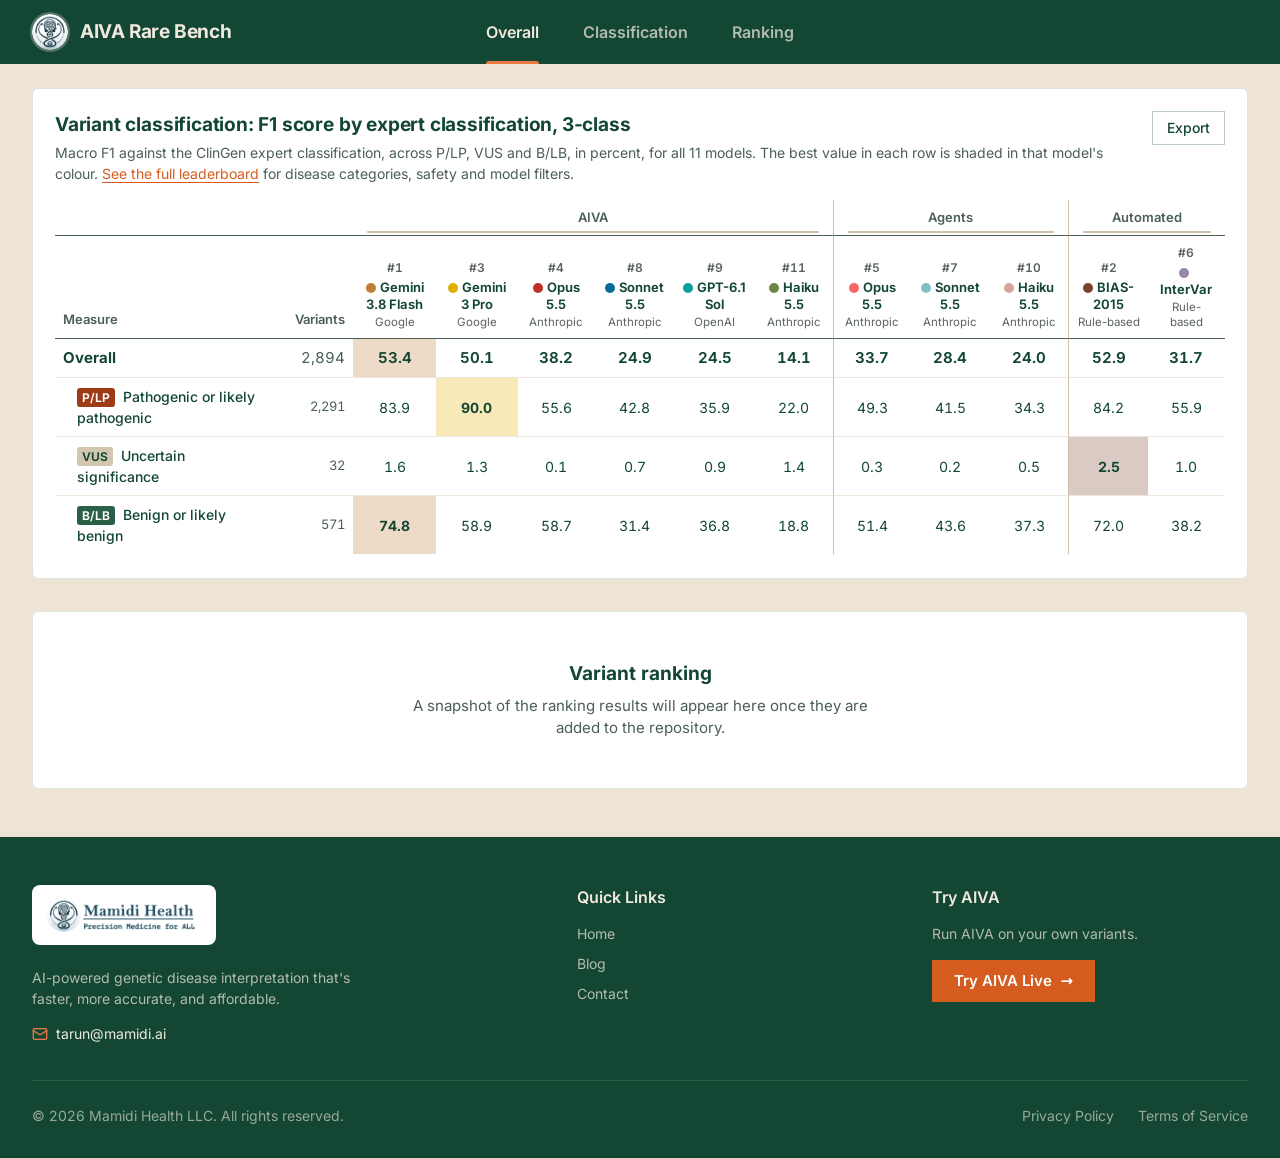
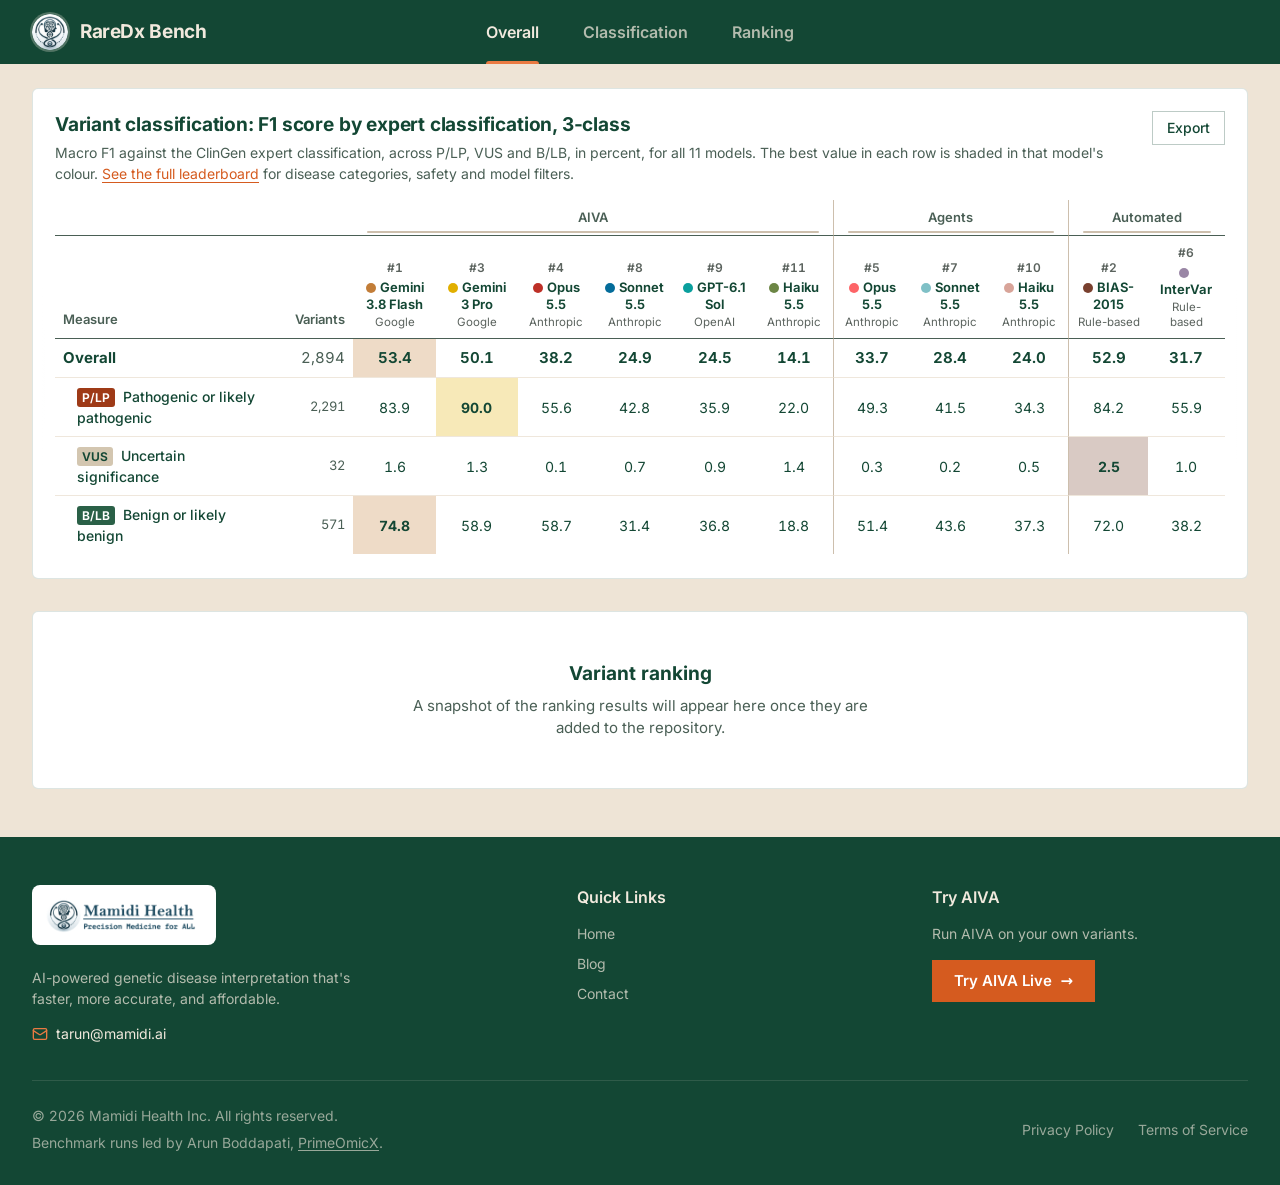
